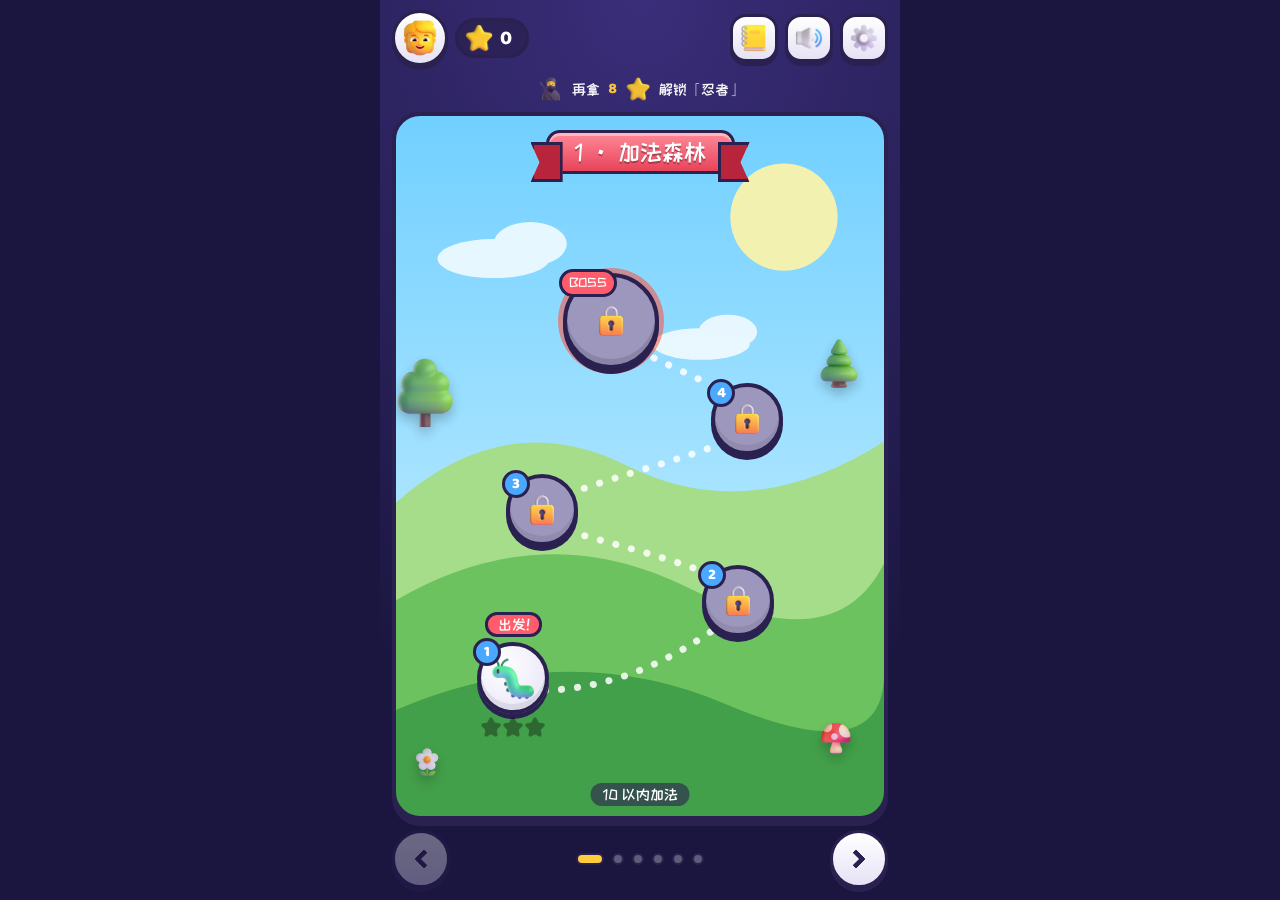
==== xiaoyongshi/index.html @ cb128e3d "发布「小勇士大冒险」离线版 一年级数学、拼音、应用题闯关小游戏，单个 HTML 文件， 图片和字体全部内嵌，不依赖任何境外服务，国内可直接打开。  Co-Authored-By: Claude Opu" ====
<!doctype html>
<html lang="zh-CN">
<head>
<meta charset="utf-8">
<meta name="viewport" content="width=device-width,initial-scale=1,maximum-scale=1,user-scalable=no,viewport-fit=cover">
<meta name="apple-mobile-web-app-capable" content="yes">
<meta name="format-detection" content="telephone=no">
<title>小勇士大冒险</title>
<style>html,body{margin:0}body{padding:env(safe-area-inset-top,0) 0 env(safe-area-inset-bottom,0)}</style>
</head>
<body>

<style>
@font-face{font-family:"ZCOOL KuaiLe";src:url([data-uri]) format("woff2");font-display:swap}
@font-face{font-family:"Baloo 2";font-weight:800;src:url([data-uri]) format("woff2");font-display:swap}
@font-face{font-family:"Andika";font-weight:700;src:url([data-uri]) format("woff2");font-display:swap}

/* Layout: a fixed one-screen game. Every screen and page is sized to the viewport; nothing scrolls.
   One UI face (ZCOOL KuaiLe) for all Chinese, one numeral face (Baloo 2); Andika only for pinyin, KaiTi only for the character being taught.
   Look: chunky cartoon-fantasy game UI — dark ink outlines, gold-framed cream panels, glossy pill buttons, painted scenes. */
:root{
  color-scheme: light;
  --ink:#2a2150;
  --ink2:#6a6394;
  --cream:#fff8e8;
  --frame1:#ffd66b;
  --frame2:#f0a51a;
  --gold:#ffcd3c; --gold-d:#e09200;
  --green:#5ad14f; --green-d:#2f9a2a;
  --blue:#4aa8ff; --blue-d:#1f68d6;
  --red:#ff5d6c; --red-d:#c8314a;
  --purple:#a070ff; --purple-d:#6c3fd9;
  --night:#1b1640;
  --f-ui:"ZCOOL KuaiLe","PingFang SC","Hiragino Sans GB","Microsoft YaHei",sans-serif;
  --f-num:"Baloo 2","ZCOOL KuaiLe","PingFang SC",sans-serif;
  --f-py:"Andika","Noto Sans","Segoe UI",Arial,sans-serif;
  --f-hz:"KaiTi","STKaiti","Kaiti SC","楷体",serif;
  --wbg:#7fd6ff;
}
*{box-sizing:border-box}
html,body{height:100%;overflow:hidden;overscroll-behavior:none}
body{background:var(--night);color:var(--ink);font-family:var(--f-ui);-webkit-tap-highlight-color:transparent;user-select:none;-webkit-user-select:none;-webkit-touch-callout:none}
button{font:inherit;color:inherit;border:0;background:none;cursor:pointer;touch-action:manipulation;padding:0}
button:focus-visible{outline:3px solid #fff;outline-offset:3px}
img{-webkit-user-drag:none;pointer-events:none}
.ei{width:1em;height:1em;object-fit:contain;vertical-align:-0.18em;display:inline-block}
#app{height:100%;max-width:520px;margin:0 auto;position:relative;overflow:hidden;background:var(--night)}
.screen{position:absolute;inset:0;display:flex;flex-direction:column}

/* ---------- shared game components ---------- */
.ttl{color:#fff;-webkit-text-stroke:6px var(--ink);paint-order:stroke fill;text-shadow:0 4px 0 var(--ink);letter-spacing:1px}
.num{font-family:var(--f-num);font-variant-numeric:tabular-nums}
.btn{--c1:#ffe169;--c2:#ffb21a;--cd:var(--gold-d);display:inline-flex;align-items:center;justify-content:center;gap:8px;min-height:54px;padding:8px 18px;border-radius:18px;border:3px solid var(--ink);
  background:linear-gradient(var(--c1),var(--c2));color:var(--ink);font:400 22px/1 var(--f-ui);
  box-shadow:inset 0 3px 0 rgba(255,255,255,.55),inset 0 -5px 0 rgba(0,0,0,.12),0 5px 0 var(--ink)}
.btn:active{transform:translateY(4px);box-shadow:inset 0 3px 0 rgba(255,255,255,.55),inset 0 -5px 0 rgba(0,0,0,.12),0 1px 0 var(--ink)}
.btn:disabled{filter:grayscale(1);opacity:.55}
.btn.green{--c1:#8ef07f;--c2:#3fbf3a;color:#fff;text-shadow:0 2px 0 rgba(0,0,0,.28)}
.btn.blue{--c1:#86c8ff;--c2:#3a8ef2;color:#fff;text-shadow:0 2px 0 rgba(0,0,0,.28)}
.btn.red{--c1:#ff97a2;--c2:#f2475f;color:#fff;text-shadow:0 2px 0 rgba(0,0,0,.28)}
.btn.purple{--c1:#c6a6ff;--c2:#8655f0;color:#fff;text-shadow:0 2px 0 rgba(0,0,0,.28)}
.btn.white{--c1:#ffffff;--c2:#e9e6f6}
.btn .ei{font-size:30px}
.ibtn{position:relative;width:52px;height:52px;flex:none;border-radius:16px;border:3px solid var(--ink);display:grid;place-items:center;
  background:linear-gradient(#ffffff,#e6e2f5);box-shadow:inset 0 3px 0 rgba(255,255,255,.7),0 4px 0 var(--ink)}
.ibtn:active{transform:translateY(3px);box-shadow:0 1px 0 var(--ink)}
.ibtn .ei{font-size:32px;vertical-align:0}
.ibtn.round{border-radius:50%}
.badge{position:absolute;right:-8px;top:-8px;min-width:24px;height:24px;padding:0 6px;border-radius:12px;background:var(--red);color:#fff;border:2px solid var(--ink);font:800 14px/20px var(--f-num);text-align:center}
.badge.pulse{animation:pulse 1s ease-in-out infinite}
.cnt{position:absolute;right:-6px;bottom:-6px;min-width:24px;height:24px;padding:0 5px;border-radius:12px;background:var(--red);color:#fff;border:2px solid var(--ink);font:800 15px/20px var(--f-num);text-align:center}
.panel{background:var(--cream);border:3px solid var(--ink);border-radius:24px;
  box-shadow:inset 0 0 0 5px var(--frame1),inset 0 0 0 8px var(--frame2),0 6px 0 var(--ink)}
.ribbon{position:relative;z-index:1;display:inline-flex;align-items:center;gap:6px;padding:6px 26px;border-radius:14px;border:3px solid var(--ink);
  background:linear-gradient(#ff8a98,#e8435a);color:#fff;font:400 24px/1.1 var(--f-ui);text-shadow:0 2px 0 rgba(0,0,0,.3);box-shadow:inset 0 3px 0 rgba(255,255,255,.4)}
.ribbon::before,.ribbon::after{content:"";position:absolute;z-index:-1;top:9px;width:26px;height:calc(100% - 4px);background:#b8243c;border:3px solid var(--ink)}
.ribbon::before{left:-18px;clip-path:polygon(0 0,100% 0,100% 100%,0 100%,9px 50%)}
.ribbon::after{right:-18px;clip-path:polygon(0 0,100% 0,calc(100% - 9px) 50%,100% 100%,0 100%)}
.ribbon.gold{background:linear-gradient(#ffe169,#ffaa12);color:var(--ink);text-shadow:0 2px 0 rgba(255,255,255,.6)}
.ribbon.gold::before,.ribbon.gold::after{background:#d98a00}
.ribbon.blue{background:linear-gradient(#86c8ff,#3a8ef2)}
.ribbon.blue::before,.ribbon.blue::after{background:#1f5fc0}
.pill{display:inline-flex;align-items:center;gap:6px;height:40px;padding:0 14px 0 6px;border-radius:20px;border:3px solid var(--ink);background:rgba(42,33,80,.72);color:#fff;font:800 20px/1 var(--f-num)}
.pill .ei{font-size:30px}
.bar{position:relative;height:20px;border:3px solid var(--ink);border-radius:999px;background:#3b2f6b;overflow:hidden}
.bar>i{position:absolute;left:0;top:0;bottom:0;width:100%;border-radius:999px;background:linear-gradient(#ff9a9a,#ff4d5e);box-shadow:inset 0 3px 0 rgba(255,255,255,.45);transition:width .35s}
.bar>span{position:absolute;inset:0;display:grid;place-items:center;font:800 13px/1 var(--f-num);color:#fff;-webkit-text-stroke:3px var(--ink);paint-order:stroke fill}
.tabs{display:flex;gap:8px}
.tab{flex:1;min-width:0;white-space:nowrap;height:46px;border-radius:14px;border:3px solid var(--ink);background:#ece8f8;color:var(--ink2);font:400 19px/1 var(--f-ui);display:flex;align-items:center;justify-content:center;gap:6px;position:relative;box-shadow:0 3px 0 var(--ink)}
.tab .ei{font-size:26px}
.tab.on{background:linear-gradient(#ffe169,#ffb21a);color:var(--ink);box-shadow:inset 0 3px 0 rgba(255,255,255,.5),0 3px 0 var(--ink)}

/* ---------- MAP: one world per screen ---------- */
#map{background:radial-gradient(120% 80% at 50% 0%,#3a2e7a,var(--night));padding:10px 12px 12px;gap:10px}
.topbar{display:flex;align-items:center;gap:7px}
.topbar .ibtn{width:48px;height:48px}
.topbar .ibtn .ei{font-size:30px}
.topbar .grow{flex:1}
.topbar .avatarbtn{width:56px;height:56px;border-radius:50%}
.topbar .avatarbtn .ei{font-size:40px}
.nexthero{display:flex;align-items:center;gap:8px;justify-content:center;color:#fff;font-size:15px;opacity:.95}
.nexthero .ei{font-size:26px}
.nexthero .num{color:var(--gold)}
.wview{position:relative;flex:1;min-height:0;touch-action:pan-y}
.wcard{position:absolute;inset:0;border-radius:28px;border:4px solid var(--ink);overflow:hidden;box-shadow:0 6px 0 var(--ink);background:var(--wbg) center/cover no-repeat;animation:wIn .35s ease-out}
@keyframes wIn{from{transform:translateX(var(--wdir,0)) scale(.96);opacity:0}}
.wcard .deco{position:absolute;opacity:.9;filter:drop-shadow(0 6px 6px rgba(0,0,0,.25))}
.whead{position:absolute;top:14px;left:0;right:0;display:flex;flex-direction:column;align-items:center;gap:6px;z-index:3}
.wsub{position:absolute;left:50%;bottom:10px;transform:translateX(-50%);z-index:3;white-space:nowrap;font-size:15px;color:#fff;background:rgba(42,33,80,.6);padding:4px 12px;border-radius:12px}
.wmedal{position:absolute;top:8px;right:8px;z-index:3;font-size:46px;filter:drop-shadow(0 3px 0 var(--ink))}
.wpath{position:absolute;inset:0;width:100%;height:100%;z-index:1}
.node{position:absolute;z-index:2;transform:translate(-50%,-50%);display:flex;flex-direction:column;align-items:center;gap:2px}
.node .ball{position:relative;width:72px;height:72px;border-radius:50%;border:4px solid var(--ink);display:grid;place-items:center;
  background:radial-gradient(circle at 35% 30%,#ffffff,#e5e1f5);box-shadow:inset 0 -6px 0 rgba(0,0,0,.08),0 5px 0 var(--ink)}
.node .ball .ei{font-size:48px;vertical-align:0}
.node.boss .ball{width:96px;height:96px;background:radial-gradient(circle at 35% 30%,#ffe6a8,#ff9f43);box-shadow:inset 0 -6px 0 rgba(0,0,0,.12),0 5px 0 var(--ink),0 0 0 5px rgba(255,80,60,.55)}
.node.boss .ball .ei{font-size:66px}
.node .lv{position:absolute;left:-8px;top:-8px;min-width:28px;height:28px;border-radius:14px;border:3px solid var(--ink);background:var(--blue);color:#fff;font:800 15px/22px var(--f-num);text-align:center;padding:0 4px}
.node.boss .lv{background:var(--red);font:400 13px/22px var(--f-ui);padding:0 7px}
.node .stars{display:flex;gap:0;height:22px}
.node .stars .ei{font-size:22px}
.node .stars .off{filter:brightness(0) opacity(.35)}
.node.closed .ball{background:#9d97bd}
.node.closed .ball .ei{font-size:34px}
.node.dia .ball{background:radial-gradient(circle at 35% 30%,#ffffff,#8be4ff);box-shadow:inset 0 -6px 0 rgba(0,0,0,.08),0 5px 0 var(--ink),0 0 18px #67e8f9}
.node .ball.nx{box-shadow:inset 0 -6px 0 rgba(0,0,0,.08),0 5px 0 var(--ink),0 0 0 5px var(--nc)}
.node.current .ball{animation:bounce 1s ease-in-out infinite}
.node.current::before{content:"出发!";position:absolute;top:-30px;z-index:3;background:var(--red);color:#fff;border:3px solid var(--ink);border-radius:12px;padding:2px 10px;font-size:15px;white-space:nowrap}
@keyframes bounce{0%,100%{transform:translateY(0)}50%{transform:translateY(-8px)}}
.wlock{position:absolute;inset:0;z-index:4;background:rgba(27,22,64,.62);display:flex;flex-direction:column;align-items:center;justify-content:center;gap:10px;color:#fff;font-size:20px;text-align:center;padding:20px}
.wlock .ei{font-size:72px}
.wnav{display:flex;align-items:center;justify-content:space-between;gap:10px}
.wnav .ibtn{width:58px;height:58px}
.dots{display:flex;gap:8px}
.dots i{width:12px;height:12px;border-radius:50%;background:rgba(255,255,255,.3);border:2px solid var(--ink)}
.dots i.on{background:var(--gold);width:28px;border-radius:7px}

/* ---------- BATTLE ---------- */
#battle{background:var(--night);padding:8px 10px 12px;gap:8px}
.btop{display:flex;align-items:center;gap:8px}
.btop .ibtn{width:46px;height:46px}
.btop .ibtn .ei{font-size:28px}
#bTitle{flex:1;min-width:0;text-align:center;color:#fff;font-size:17px;white-space:nowrap;overflow:hidden;text-overflow:ellipsis}
.arena{position:relative;flex:1 1 auto;min-height:150px;border-radius:22px;border:4px solid var(--ink);overflow:hidden;background:var(--wbg) center 70%/cover no-repeat;display:flex;justify-content:space-between;align-items:flex-end;padding:0 6px 8px}
.arena::after{content:"";position:absolute;left:8%;right:8%;bottom:14px;height:16px;border-radius:50%;background:rgba(0,0,0,.22);z-index:0}
.fighter{position:relative;z-index:1;display:flex;flex-direction:column;align-items:center;gap:3px;width:44%}
.sprite{line-height:0;animation:bob 1.6s ease-in-out infinite}
.sprite .ei{font-size:clamp(78px,23vw,118px);vertical-align:0;filter:drop-shadow(0 6px 4px rgba(0,0,0,.25))}
.mon .sprite:not(.hit):not(.lunge):not(.dead){animation-delay:-.8s}
@keyframes bob{0%,100%{transform:translateY(0)}50%{transform:translateY(-6px)}}
.tag{position:relative;z-index:2;font-size:14px;color:#fff;background:rgba(42,33,80,.8);border:2px solid var(--ink);border-radius:10px;padding:1px 10px;white-space:nowrap}
.hearts{position:relative;z-index:2;display:flex;gap:1px;padding:3px 7px;border-radius:14px;background:rgba(42,33,80,.7);border:2px solid var(--ink)}
.hearts .ei{font-size:clamp(16px,4.6vw,21px);vertical-align:0}
.hearts .lost{filter:grayscale(1) brightness(.6);opacity:.45}
.hearts .break{animation:hbreak .8s forwards}
.hearts .gain{animation:pop .5s}
@keyframes hbreak{0%{transform:scale(1)}30%{transform:scale(1.9) rotate(-25deg)}100%{transform:scale(.9);filter:grayscale(1) brightness(.6);opacity:.45}}
.mon .bar{width:100%;max-width:150px}
.charge{width:100%;max-width:150px;height:10px;border-radius:999px;border:2px solid var(--ink);background:rgba(42,33,80,.6);overflow:hidden}
.charge i{display:block;height:100%;width:0;background:linear-gradient(#ffe169,#ffb21a)}
.charge.hot i{background:linear-gradient(#ff9a9a,#ff3b4e)}
.charge.ice i{background:linear-gradient(#e0f7ff,#7dd3fc)}
.grow{position:relative;transform-origin:bottom center;transition:transform .15s linear}
.mon.angry .grow::after{content:"";position:absolute;top:-4px;right:-2px;width:34px;height:34px;background:var(--warn-img) center/contain no-repeat;animation:pulse .45s infinite}
.mon.angry .sprite:not(.hit):not(.lunge):not(.dead){animation:rage .2s infinite}
.mon.angry .sprite .ei{filter:drop-shadow(0 0 10px rgba(255,0,0,.95))}
@keyframes rage{0%,100%{transform:translate(0,0)}25%{transform:translate(-3px,2px) rotate(-3deg)}75%{transform:translate(3px,-2px) rotate(3deg)}}
.shake{animation:shake .4s}
@keyframes shake{0%,100%{transform:translateX(0)}20%{transform:translateX(-10px)}40%{transform:translateX(9px)}60%{transform:translateX(-6px)}80%{transform:translateX(4px)}}
.hit{animation:hit .45s}
@keyframes hit{0%{filter:none;transform:translateX(0)}30%{filter:brightness(2.4) saturate(0);transform:translateX(14px) rotate(8deg)}100%{filter:none;transform:translateX(0)}}
.lunge{animation:lunge .6s cubic-bezier(.5,0,.6,1)!important}
@keyframes lunge{0%{transform:translateX(0)}15%{transform:translateX(12%) scale(.92)}50%{transform:translateX(-115%) scale(1.35)}100%{transform:translateX(0)}}
.attack{animation:attack .35s}
@keyframes attack{0%,100%{transform:translateX(0)}50%{transform:translateX(30%) rotate(-8deg)}}
.hurt{animation:hurt .6s!important}
@keyframes hurt{0%{transform:none;filter:none}12%{transform:translateX(-26px) rotate(-16deg);filter:brightness(1.5) sepia(1) saturate(8) hue-rotate(-40deg)}40%{transform:translateX(-10px) rotate(-6deg)}100%{transform:none;filter:none}}
.dead{animation:dead .9s forwards}
@keyframes dead{to{transform:rotate(540deg) scale(0);opacity:0}}
.hwrap{position:relative}
.shield{position:absolute;left:50%;top:50%;width:135%;aspect-ratio:1;transform:translate(-50%,-50%);border-radius:50%;border:3px solid rgba(90,200,255,.95);background:radial-gradient(circle,rgba(90,200,255,.04) 40%,rgba(90,200,255,.4));box-shadow:0 0 18px rgba(90,200,255,.9);animation:shieldPulse 1.2s ease-in-out infinite;pointer-events:none}
@keyframes shieldPulse{50%{transform:translate(-50%,-50%) scale(1.07)}}
.shield.pop{animation:shieldPop .5s forwards}
@keyframes shieldPop{to{transform:translate(-50%,-50%) scale(1.7);opacity:0}}
.hero .sprite .ei{filter:drop-shadow(0 0 8px var(--hcol,transparent)) drop-shadow(0 6px 4px rgba(0,0,0,.25))}
.hero.gold .sprite .ei{filter:drop-shadow(0 0 6px #ffd700) drop-shadow(0 0 18px #ffb300)}
.items{position:absolute;top:8px;left:50%;transform:translateX(-50%);display:flex;gap:12px;z-index:5}
.item{position:relative;width:50px;height:50px;border-radius:50%;border:3px solid var(--ink);background:radial-gradient(circle at 35% 30%,#fff,#e5e1f5);display:grid;place-items:center;box-shadow:0 4px 0 var(--ink)}
.item .ei{font-size:32px;vertical-align:0}
.item:active{transform:translateY(3px);box-shadow:0 1px 0 var(--ink)}
.item:disabled{filter:grayscale(1);opacity:.45}
.item.used{animation:pop .5s}
.combo{position:absolute;top:66px;left:50%;transform:translateX(-50%);font:400 24px var(--f-ui);color:#ffcd3c;-webkit-text-stroke:5px var(--ink);paint-order:stroke fill;white-space:nowrap;z-index:5}
.combo.pop{animation:cpop .4s}
@keyframes cpop{0%{transform:translateX(-50%) scale(.5)}60%{transform:translateX(-50%) scale(1.3)}100%{transform:translateX(-50%) scale(1)}}
.banner{position:absolute;inset:0;z-index:9;display:grid;place-items:center;text-align:center;pointer-events:none;padding:0 10px}
.banner>div{animation:bannerIn 1.4s forwards}
.banner .ribbon{font-size:26px}
.banner .warn{display:flex;flex-direction:column;gap:4px;align-items:center;background:#14080a;color:#ff3b3b;border:7px solid #ffcc00;border-image:repeating-linear-gradient(45deg,#ffcc00 0 12px,#14080a 12px 24px) 7;padding:10px 20px}
.banner .warn b{font:800 clamp(26px,8vw,36px)/1 var(--f-num);letter-spacing:3px;white-space:nowrap}
.banner .warn span{font-size:22px;color:#fff}
@keyframes bannerIn{0%{transform:scale(.4);opacity:0}15%{transform:scale(1.08);opacity:1}25%{transform:scale(1)}80%{opacity:1}100%{opacity:0;transform:scale(.95)}}
.dmg{position:absolute;z-index:6;pointer-events:none;font:800 36px var(--f-num);color:#ff4d5e;-webkit-text-stroke:5px #fff;paint-order:stroke fill;animation:dmg .85s forwards}
.dmg.mon{right:14%;bottom:58%}
.dmg.big{font-size:48px;color:#ff8a00}
.dmg.me{left:10%;bottom:58%}
@keyframes dmg{from{transform:translateY(0) scale(.6);opacity:1}to{transform:translateY(-50px) scale(1.2);opacity:0}}
.toast{position:absolute;left:0;right:0;top:42%;z-index:8;display:flex;justify-content:center;pointer-events:none}
.toast>div{display:flex;align-items:center;gap:8px;padding:8px 18px;border-radius:18px;border:3px solid var(--ink);background:#fff;color:var(--ink);font:400 24px var(--f-ui);box-shadow:0 5px 0 var(--ink);animation:toast 1.3s forwards}
.toast .ei{font-size:40px}
@keyframes toast{0%{transform:scale(.3);opacity:0}15%{transform:scale(1.1);opacity:1}25%{transform:scale(1)}80%{opacity:1;transform:translateY(0)}100%{opacity:0;transform:translateY(-30px)}}
.shot{position:absolute;z-index:4;bottom:40%;left:24%;width:56px;height:56px;pointer-events:none;animation:shot .32s ease-in forwards;filter:drop-shadow(0 0 8px var(--sc,#fff)) drop-shadow(0 0 16px var(--sc,#fff))}
.shot .ei{font-size:56px;vertical-align:0}
@keyframes shot{from{left:24%;transform:scale(.6) rotate(0)}to{left:64%;transform:scale(1.5) rotate(360deg)}}
.fx,.part{position:absolute;z-index:6;pointer-events:none;width:0;height:0}
.fx .ei,.part .ei{position:absolute;left:0;top:0;vertical-align:0}
.fx .ei{font-size:96px;margin:-48px 0 0 -48px;animation:fx .6s ease-out forwards}
.fx.big .ei{font-size:150px;margin:-75px 0 0 -75px}
@keyframes fx{0%{transform:scale(.2) rotate(-30deg);opacity:1}60%{opacity:1}100%{transform:scale(1.4) rotate(25deg);opacity:0}}
.part .ei{font-size:30px;margin:-15px 0 0 -15px;animation:part .9s ease-out forwards}
@keyframes part{to{transform:translate(var(--dx),var(--dy)) scale(.3) rotate(260deg);opacity:0}}
.tint{position:absolute;inset:0;pointer-events:none;z-index:7;opacity:0;background:var(--tc,#fff)}
.tint.on{animation:tint .4s}
@keyframes tint{0%{opacity:.5}100%{opacity:0}}
.flash{position:absolute;inset:0;pointer-events:none;opacity:0;z-index:20;background:radial-gradient(ellipse at center,rgba(255,0,0,0) 25%,rgba(255,0,0,.65))}
.flash.on{animation:flashA .55s}
@keyframes flashA{0%{opacity:1}100%{opacity:0}}
.vig{position:absolute;inset:0;pointer-events:none;z-index:20;opacity:0;box-shadow:inset 0 0 70px 28px rgba(255,0,0,.8)}
.vig.on{animation:flashA .9s ease-out}
.cd{position:absolute;left:50%;top:50%;z-index:21;pointer-events:none;font:800 clamp(150px,50vw,250px)/1 var(--f-num);color:#ff3b4e;-webkit-text-stroke:9px var(--ink);paint-order:stroke fill;text-shadow:0 10px 0 var(--ink);opacity:0;transform:translate(-50%,-50%)}
.cd.on{animation:cdPop .95s ease-out forwards}
@keyframes cdPop{0%{opacity:0;transform:translate(-50%,-50%) scale(2.4)}12%{opacity:1;transform:translate(-50%,-50%) scale(1)}75%{opacity:.95;transform:translate(-50%,-50%) scale(.95)}100%{opacity:0;transform:translate(-50%,-50%) scale(.8)}}
#battle.quake{animation:quake .45s}
@keyframes quake{0%,100%{transform:translate(0,0)}15%{transform:translate(-9px,5px)}30%{transform:translate(8px,-6px)}45%{transform:translate(-6px,-3px)}60%{transform:translate(5px,4px)}80%{transform:translate(-2px,2px)}}
/* freeze: monster sealed in an ice block, frosted screen edges, falling snow */
.iceblock{position:absolute;left:50%;bottom:-4%;width:118%;height:112%;transform:translateX(-50%);z-index:3;pointer-events:none;border-radius:18px;border:3px solid #e8fbff;
  background:linear-gradient(135deg,rgba(255,255,255,.75) 0 8%,rgba(180,235,255,.35) 8% 30%,rgba(255,255,255,.5) 30% 33%,rgba(150,220,255,.35) 33% 100%);
  box-shadow:inset 0 0 18px rgba(255,255,255,.9),0 0 22px rgba(125,211,252,.95);animation:iceIn .35s cubic-bezier(.2,1.6,.4,1)}
@keyframes iceIn{from{transform:translateX(-50%) scale(.2);opacity:0}}
.mon.frozen .sprite{animation:none!important}
.mon.frozen .sprite .ei{filter:hue-rotate(170deg) saturate(.45) brightness(1.3)!important}
.frost{position:absolute;inset:0;z-index:7;pointer-events:none;opacity:0;transition:opacity .4s;
  background:radial-gradient(circle at 0 0,rgba(235,250,255,.95),transparent 28%),radial-gradient(circle at 100% 0,rgba(235,250,255,.95),transparent 28%),radial-gradient(circle at 0 100%,rgba(235,250,255,.9),transparent 26%),radial-gradient(circle at 100% 100%,rgba(235,250,255,.9),transparent 26%);
  box-shadow:inset 0 0 50px 18px rgba(186,236,255,.95)}
.frost.on{opacity:1}
.snow{position:absolute;top:-30px;z-index:6;pointer-events:none;animation:snow linear forwards}
.snow .ei{font-size:22px}
@keyframes snow{to{transform:translate(var(--sx),calc(var(--sh) + 40px)) rotate(240deg)}}
.icechip{position:absolute;top:-34px;left:50%;transform:translateX(-50%);z-index:4;display:flex;align-items:center;gap:4px;padding:2px 10px;border-radius:12px;border:2px solid var(--ink);background:#e0f7ff;color:#0b5c8a;font:800 16px/1.4 var(--f-num);white-space:nowrap}
.icechip .ei{font-size:20px}
/* boss */
#battle.boss .arena{box-shadow:inset 0 0 0 999px rgba(60,0,0,.35)}
#battle.boss .fighter.mon{width:56%}
#battle.boss .fighter.hero{width:40%}
#battle.boss .mon .sprite .ei{font-size:clamp(118px,35vw,176px);filter:drop-shadow(0 0 10px rgba(255,0,0,.9)) drop-shadow(0 0 26px rgba(255,90,0,.7))}
#battle.boss .grow::before{content:"";position:absolute;left:50%;bottom:-12%;width:150%;aspect-ratio:1;transform:translateX(-50%);border-radius:50%;background:radial-gradient(circle,rgba(255,70,0,.65),rgba(255,0,0,0) 66%);animation:aura .9s ease-in-out infinite alternate;z-index:-1}
@keyframes aura{from{opacity:.45;transform:translateX(-50%) scale(.88)}to{opacity:1;transform:translateX(-50%) scale(1.1)}}
#battle.boss .mon .bar{max-width:210px;height:24px}
#battle.boss .mon .tag{background:#5a0d14}
#battle.enraged .mon .sprite:not(.hit):not(.lunge):not(.dead){animation:rage .22s infinite}
#battle.enraged .mon .sprite .ei{filter:sepia(1) saturate(6) hue-rotate(-35deg) drop-shadow(0 0 18px rgba(255,0,0,1))}
.sprite.dying{animation:dying .1s infinite!important}
.sprite.dying .ei{filter:brightness(2) saturate(.3)!important}
@keyframes dying{0%,100%{transform:translate(0,0)}25%{transform:translate(-9px,4px) rotate(-5deg)}75%{transform:translate(9px,-4px) rotate(5deg)}}
.ko{position:absolute;left:50%;top:45%;z-index:11;font:800 clamp(84px,27vw,136px)/1 var(--f-num);color:#ffd400;-webkit-text-stroke:8px var(--ink);paint-order:stroke fill;text-shadow:0 8px 0 var(--ink);transform:translate(-50%,-50%);animation:ko 1.8s forwards;pointer-events:none;white-space:nowrap}
@keyframes ko{0%{transform:translate(-50%,-50%) scale(4);opacity:0}12%{transform:translate(-50%,-50%) scale(.9);opacity:1}20%{transform:translate(-50%,-50%) scale(1.05)}85%{opacity:1}100%{opacity:0;transform:translate(-50%,-50%) scale(1.2)}}
.whiteout{position:fixed;inset:0;background:#fff;z-index:40;pointer-events:none;animation:flashA .8s forwards}

/* question card + answers */
.qcard{position:relative;flex:none;min-height:88px;display:flex;align-items:center;justify-content:center;padding:12px 14px}
.qtag{position:absolute;left:14px;top:-14px;z-index:2;font-size:14px;padding:2px 12px;border-radius:10px;border:2px solid var(--ink);background:var(--purple);color:#fff}
.qtag.py{background:#ff6fae}
.q{font:800 clamp(40px,11vw,56px)/1.1 var(--f-num);display:flex;align-items:center;justify-content:center;gap:.22em;flex-wrap:wrap;color:var(--ink)}
.q.small{font-size:clamp(28px,8.5vw,40px);gap:.18em}
.q .op{color:var(--ink2)}
.blank{display:inline-grid;place-items:center;min-width:1.3em;height:1.2em;border-radius:12px;border:4px dashed var(--gold-d);color:var(--gold-d);background:#fff3cf}
.q .term{background:#ece8f8;border-radius:10px;padding:0 .2em;min-width:1.1em;text-align:center}
.q .comma{color:var(--ink2);font-size:.7em}
.q .ei{font-size:1.05em}
.speak{position:absolute;right:10px;top:50%;transform:translateY(-50%);width:42px;height:42px}
.speak:active{transform:translateY(-50%) translateY(2px)}
.speak .ei{font-size:26px}
.q.wordq{display:block;font:400 clamp(17px,4.7vw,20px)/1.65 var(--f-ui);text-align:left}
.wordq .wpic{float:left;margin:2px 8px 0 0}
.wordq .wpic .ei{font-size:44px}
.wordq .n{font:800 1.3em/1 var(--f-num);color:var(--blue-d);padding:0 2px}
.wordq .nm{font-weight:400;color:var(--red-d)}
.wordq .ei{font-size:1.2em}
.hintbtn{display:flex;align-items:center;gap:6px;margin:6px 0 0 auto;min-height:38px;padding:4px 14px;font-size:16px;border-radius:14px}
.hintbtn .ei{font-size:24px}
.qcard.word{display:block;padding:14px}
.pyq{display:flex;align-items:center;justify-content:center;gap:12px;flex-wrap:wrap}
.pyq .pic .ei{font-size:52px}
.pyq .hz{font-family:var(--f-hz);font-weight:400;font-size:1.25em;line-height:1}
.pyq .py,.ans .py{font-family:var(--f-py);font-weight:700}
.pyq .ask{font:400 18px var(--f-ui);color:var(--ink2);flex-basis:100%;text-align:center}
.pyq .ask b{font-weight:400;color:var(--red-d)}
.pyq .plus{color:var(--ink2)}
.answers{flex:none;display:grid;grid-template-columns:1fr 1fr;gap:12px}
.answers.three{grid-template-columns:repeat(3,1fr)}
.ans{position:relative;min-height:clamp(60px,9.5vh,80px);border-radius:20px;border:3px solid var(--ink);background:linear-gradient(#ffffff,#e9e6f6);color:var(--ink);
  font:800 clamp(34px,10vw,46px)/1 var(--f-num);display:flex;flex-direction:column;align-items:center;justify-content:center;gap:2px;
  box-shadow:inset 0 3px 0 #fff,inset 0 -5px 0 rgba(42,33,80,.08),0 5px 0 var(--ink)}
.ans:active{transform:translateY(4px);box-shadow:0 1px 0 var(--ink)}
.ans small{font:400 14px var(--f-ui);color:var(--ink2)}
.ans .ei{font-size:44px;vertical-align:0}
.ans .py{font-size:clamp(28px,8.5vw,38px)}
.ans .hz{font-family:var(--f-hz);font-weight:400;font-size:clamp(40px,12vw,54px)}
.ans .tn{font:700 40px var(--f-py);line-height:.8}
.ans.wrong{background:linear-gradient(#ff97a2,#f2475f);color:#fff;opacity:.6}
.ans.wrong small{color:#fff}
.ans.right{background:linear-gradient(#8ef07f,#3fbf3a);color:#fff}
.ans.right small{color:#fff}
.ans:disabled{cursor:default}
/* hint panel */
.hint{flex:0 1 auto;min-height:0;overflow:auto;padding:12px 14px;font-size:16px;line-height:1.55}
.hint p{margin:0 0 4px}
.hint b{font-family:var(--f-num);font-size:19px;font-weight:800}
.hint .htitle{display:flex;align-items:center;gap:6px;font-size:18px;color:var(--red-d)}
.hint .htitle .ei{font-size:24px}
.hint .py{font-family:var(--f-py);font-weight:700;font-size:19px}
.hint .ei{font-size:1.3em}
#battle.hinting .arena{flex:0 0 112px;min-height:112px}
#battle.hinting .sprite .ei{font-size:58px}
#battle.hinting.boss .mon .sprite .ei{font-size:76px}
#battle.hinting .items,#battle.hinting .combo{display:none}
.stept{font-size:16px;line-height:1.6;margin:2px 0 6px}
.stepnav{display:flex;gap:8px;justify-content:flex-end;align-items:center;margin-top:8px}
.stepno{margin-right:auto;white-space:nowrap;display:flex;align-items:center;gap:4px;font:800 16px var(--f-num);color:var(--red-d)}
.stepno .ei{font-size:22px}
#battle.hinting .hintbtn{display:none}
#battle.hinting.wordmode .arena{flex:0 0 78px;min-height:78px}
#battle.hinting.wordmode .sprite .ei{font-size:46px}
#battle.hinting.wordmode .hearts,#battle.hinting.wordmode .mon .bar,#battle.hinting.wordmode .tag{display:none}
#battle.hinting.wordmode .ans{min-height:54px}
#battle.wordmode .hint{padding:10px 12px}
.stepnav .btn{min-height:42px;font-size:17px;padding:4px 14px;border-radius:14px;white-space:nowrap}
.stepnav .ibtn{width:42px;height:42px}
.stepnav .ibtn .ei{font-size:24px}
.frames{display:flex;flex-wrap:wrap;gap:8px;margin-top:6px}
.frame{display:grid;grid-template-columns:repeat(5,20px);gap:3px;background:#fff;border-radius:8px;padding:4px;border:2px solid #e9dcae}
.dot{width:20px;height:20px;border-radius:50%}
.dot.a{background:#ff8a3d}.dot.b{background:#3d8bff}
.dot.x{background:#ffcaa8;position:relative}
.dot.x::after{content:"";position:absolute;left:-2px;right:-2px;top:8px;height:4px;background:var(--red-d);transform:rotate(-40deg);border-radius:2px}
.dot.e{border:2px dashed #3d8bff}.dot.n{background:#f2f2f2}
.steps{display:flex;flex-wrap:wrap;gap:6px;align-items:center;font:800 22px var(--f-num);margin-top:4px}
.steps .arr{font:400 13px var(--f-ui);color:var(--red-d)}
.bm{display:flex;flex-direction:column;gap:6px;margin:6px 0}
.bmrow{display:grid;grid-template-columns:3.4em 1fr;align-items:center;gap:6px}
.bml{font-size:15px;text-align:right;white-space:nowrap}
.bmbar{display:flex;height:28px}
.seg{height:100%;display:grid;place-items:center;font:800 15px var(--f-num);font-style:normal;border:2px solid var(--ink);margin-right:-2px;background:#ffb07a;white-space:nowrap}
.seg.b{background:#8fc1ff}.seg.c{background:#a6e3a1}.seg.g{background:#e5e7f0}
.seg.d{background:repeating-linear-gradient(45deg,#fff 0 6px,#ffe08a 6px 12px);border-style:dashed}
.seg.x{background:#fff;color:#9aa0b8;border-style:dashed;text-decoration:line-through}
.seg.q{background:#fff;color:var(--red-d)}
.seg.hl{box-shadow:0 0 0 3px #ef4444 inset;color:#b91c1c}
.bmbr{position:relative;height:28px}
.brace{position:absolute;top:0;height:10px;border:2px solid var(--red-d);border-top:0;border-radius:0 0 10px 10px}
.brace em{position:absolute;top:10px;left:50%;transform:translateX(-50%);font-style:normal;font-size:15px;color:var(--red-d);white-space:nowrap}
.ppl{display:flex;flex-wrap:wrap;gap:4px;margin:8px 0;align-items:flex-end}
.pp{width:26px;height:26px;border-radius:50%;background:#d6dbe9;display:grid;place-items:center;font:800 13px var(--f-num)}
.pp.f{background:#93c5fd}.pp.b{background:#86efac}.pp.m{background:#fde047}
.pp.me{background:#f97316;color:#fff;font:400 13px var(--f-ui);box-shadow:0 0 0 3px #fff,0 0 0 5px #f97316}
.pp.hl{animation:pulse .8s infinite}
.front{font-size:13px;color:var(--ink2);align-self:center;margin-right:2px}
.log{display:flex;align-items:center;margin:8px 0;flex-wrap:wrap;row-gap:6px}
.log .wood{height:24px;width:40px;background:#c98b4a;border:2px solid #7a4a1d;border-radius:6px}
.log .cut{font-style:normal;font-size:18px;margin:0 2px;color:#dc2626}
.xrow{font-size:24px;margin:4px 0;line-height:1.2}
.xrow .eq{font:800 20px var(--f-num);margin:0 6px;color:var(--ink2)}

/* ---------- PAGES (overlays that always fit one screen) ---------- */
.modal{position:fixed;inset:0;z-index:30;background:rgba(16,12,40,.66);display:flex;align-items:center;justify-content:center;padding:28px 12px 12px}
.page{position:relative;width:100%;max-width:440px;max-height:100%;display:flex;flex-direction:column;align-items:stretch;padding:34px 16px 18px;animation:pageIn .3s cubic-bezier(.2,1.4,.4,1)}
@keyframes pageIn{from{transform:scale(.88);opacity:0}}
.page.gold{box-shadow:inset 0 0 0 5px #fff1a8,inset 0 0 0 8px #f5b400,0 6px 0 var(--ink),0 0 50px rgba(255,200,0,.75);background:linear-gradient(#fffbe6,#ffe9a6)}
.page>.phead{position:absolute;top:-22px;left:0;right:0;display:flex;justify-content:center;pointer-events:none}
.page>.phead .ribbon{pointer-events:auto}
.page .back{position:absolute;left:-6px;top:-18px;z-index:3;width:50px;height:50px;border-radius:50%}
.page .back .chev{width:14px;height:14px;border-left:5px solid var(--ink);border-bottom:5px solid var(--ink);transform:translateX(3px) rotate(45deg);border-radius:2px}
.pbody{flex:1 1 auto;min-height:0;overflow-y:auto;overflow-x:hidden;padding:4px 4px 6px;margin:0 -4px;display:flex;flex-direction:column;gap:12px;text-align:center}
.pbody p{margin:0;color:var(--ink2);font-size:16px;line-height:1.5}
.row{display:flex;gap:10px;justify-content:center;align-items:center}
.btnrow{display:flex;gap:10px;align-items:center}
.btnrow .btn{flex:1}
.bubble{position:absolute;left:50%;bottom:16px;transform:translateX(-50%);z-index:5;background:var(--ink);color:#fff;padding:10px 16px;border-radius:16px;font-size:17px;line-height:1.4;opacity:0;pointer-events:none;width:max-content;max-width:86%;text-align:center}
.bubble .ei{font-size:24px}
.bubble.on{animation:bub 3s forwards}
@keyframes bub{0%{opacity:0;transform:translate(-50%,10px)}8%{opacity:1;transform:translate(-50%,0)}85%{opacity:1}100%{opacity:0}}
/* reward pieces */
.bigstars{display:flex;justify-content:center;gap:6px}
.bigstars .ei{font-size:clamp(52px,15vw,66px);vertical-align:0}
.bigstars .s{display:inline-block;animation:starPop .5s cubic-bezier(.2,1.8,.4,1) backwards}
.bigstars .off .ei{filter:brightness(0) opacity(.25)}
@keyframes starPop{0%{transform:scale(0) rotate(-180deg)}70%{transform:scale(1.4)}100%{transform:scale(1)}}
.wintitle{font-size:clamp(40px,12vw,52px);line-height:1.1;animation:winIn .7s cubic-bezier(.2,1.6,.4,1)}
@keyframes winIn{from{transform:scale(.2) rotate(-12deg);opacity:0}}
.note{display:flex;align-items:center;justify-content:center;gap:10px;border-radius:16px;border:3px solid var(--ink);background:#fff;padding:8px 12px;font-size:17px;line-height:1.35;text-align:left;animation:pageIn .5s .6s backwards}
.note .ei{font-size:40px;flex:none}
.chest{display:flex;flex-direction:column;align-items:center;gap:2px;margin:0 auto}
.chest .ei{font-size:clamp(92px,28vw,120px);animation:chest .9s ease-in-out infinite;filter:drop-shadow(0 6px 0 rgba(42,33,80,.25))}
.chest small{font-size:18px;color:var(--red-d)}
.chest.gold .ei{filter:drop-shadow(0 0 22px #ffd700)}
.chest.s1 .ei{animation-duration:.45s;filter:brightness(1.15) drop-shadow(0 0 22px #ffd700)}
.chest.s2 .ei{animation-duration:.2s;filter:brightness(1.4) drop-shadow(0 0 30px #fff6a0)}
@keyframes chest{0%,100%{transform:rotate(0)}20%{transform:rotate(-12deg) scale(1.06)}40%{transform:rotate(12deg) scale(1.12)}60%{transform:rotate(-6deg)}}
.loot{display:flex;flex-wrap:wrap;justify-content:center;gap:10px}
.lt{position:relative;width:84px;height:84px;display:grid;place-items:center;animation:stkIn .65s cubic-bezier(.2,1.6,.4,1) backwards}
.lt::before{content:"";position:absolute;inset:0;border-radius:50%;background:repeating-conic-gradient(#ffe48a 0 12deg,#fff8dc 12deg 24deg);animation:spin 6s linear infinite}
.lt.r::before{background:repeating-conic-gradient(#ffb3f0 0 12deg,#c7b5ff 12deg 24deg)}
.lt.l::before{background:repeating-conic-gradient(#7dd3fc 0 10deg,#fde68a 10deg 20deg,#f9a8d4 20deg 30deg)}
.lt.it::before{background:repeating-conic-gradient(#bbf7d0 0 12deg,#f0fdf4 12deg 24deg)}
.lt>.ei{position:relative;font-size:54px;vertical-align:0}
.lt .tagnew{position:absolute;left:50%;bottom:-8px;transform:translateX(-50%);z-index:1;white-space:nowrap;font-size:13px;padding:1px 8px;border-radius:10px;border:2px solid var(--ink);background:var(--red);color:#fff}
.lt.r .tagnew{background:var(--purple)}.lt.l .tagnew{background:#0ea5e9}.lt.it .tagnew{background:var(--green-d)}
.lt .cnt{right:2px;top:-2px;bottom:auto}
@keyframes spin{to{transform:rotate(360deg)}}
@keyframes stkIn{from{transform:scale(0) rotate(-40deg)}}
/* album */
.goals{display:flex;justify-content:center;gap:18px;padding-top:4px}
.goalb{position:relative;width:70px;height:70px;border-radius:50%;background:conic-gradient(var(--gold) var(--p),#ddd8ee 0);display:grid;place-items:center;border:3px solid var(--ink)}
.goalb::before{content:"";position:absolute;inset:6px;border-radius:50%;background:#fff;border:2px solid var(--ink)}
.goalb .ei{position:relative;font-size:38px;vertical-align:0;filter:grayscale(1);opacity:.45}
.goalb.done{background:var(--green)}
.goalb.done .ei{filter:none;opacity:1}
.goalb small{position:absolute;bottom:-20px;left:-14px;right:-14px;font:800 13px var(--f-num);color:var(--ink2)}
.grid{display:grid;grid-template-columns:repeat(8,minmax(0,1fr));gap:4px}
.grid>*{position:relative;aspect-ratio:1;border-radius:10px;background:#ece8f8;display:grid;place-items:center;border:2px solid transparent}
.grid .ei{font-size:min(6.6vw,30px);vertical-align:0}
.grid .no{font:800 15px var(--f-num);color:#b9b3d6}
.grid .r{background:#fff1c9}.grid .l{background:#e2f6ff}
.grid .cnt{right:-6px;top:-7px;bottom:auto;min-width:22px;height:22px;font-size:14px;line-height:18px}
.grid .dup{animation:wiggle 1.6s ease-in-out infinite}
@keyframes wiggle{0%,78%,100%{transform:rotate(0)}84%{transform:rotate(-12deg)}90%{transform:rotate(12deg)}96%{transform:rotate(-6deg)}}
.grid .shiny{background:linear-gradient(135deg,#fff3b0,#ffd6f5,#c7f0ff);border-color:#f5b400;box-shadow:0 0 10px #ffd700}
.grid button.picked{background:linear-gradient(135deg,#fff3b0,#ffd6f5,#c7f0ff);border-color:#f5b400;box-shadow:0 0 14px #ffd700;animation:pop .5s}
.grid button:disabled:not(.picked){opacity:.4}
.craft{display:flex;align-items:center;justify-content:center;gap:6px;padding:10px;border-radius:18px;border:3px solid var(--ink);background:#ece8f8;box-shadow:0 4px 0 var(--ink)}
.craft .slot{width:50px;height:50px;border-radius:12px;border:3px dashed #b9b3d6;display:grid;place-items:center;background:#fff}
.craft .slot .ei{font-size:34px;vertical-align:0}
.craft .slot.f{border-style:solid;border-color:var(--gold-d)}
.craft .arr{font:800 26px var(--f-num);color:#b9b3d6}
.craft .out{border:3px solid var(--ink);font:800 28px var(--f-num);color:#fff;background:#b9b3d6}
.craft.ready{background:#fff3cf;animation:cpulse 1.1s infinite}
.craft.ready .arr{color:var(--red)}
.craft.ready .out.r{background:linear-gradient(#ffe169,#f59e0b)}
.craft.ready .out.l{background:linear-gradient(#c6a6ff,#7c3aed)}
@keyframes cpulse{50%{transform:scale(1.03)}}
.itile{position:relative;flex:1;display:flex;flex-direction:column;align-items:center;gap:4px;padding:10px 4px 8px;border-radius:18px;border:3px solid var(--ink);background:#fff;box-shadow:0 4px 0 var(--ink)}
.itile>.ei{font-size:44px;vertical-align:0}
.itile .cnt{right:-8px;top:-8px;bottom:auto}
.itile small{font-size:14px;color:var(--ink2);display:flex;align-items:center;gap:2px}
.itile small .ei{font-size:20px}
.tierpills{display:flex;gap:8px;justify-content:center}
.tierpills button{display:flex;align-items:center;gap:4px;height:38px;padding:0 12px;border-radius:12px;border:2px solid var(--ink);background:#ece8f8;font:800 15px var(--f-num);color:var(--ink2)}
.tierpills button .ei{font-size:24px}
.tierpills button.on{background:#fff;box-shadow:0 3px 0 var(--ink);color:var(--ink)}
/* heroes */
.herostage{display:flex;align-items:center;gap:14px;padding:10px;border-radius:20px;border:3px solid var(--ink);background:radial-gradient(circle at 25% 50%,var(--hcol,#fff3) 0,rgba(255,255,255,.0) 55%),#fff;text-align:left}
.herostage>.ei{font-size:clamp(84px,24vw,104px);flex:none;filter:drop-shadow(0 0 12px var(--hcol))}
.herostage b{display:block;font-weight:400;font-size:24px}
.herostage p{text-align:left!important}
.herostage .lockline{color:var(--red-d)!important}
.heroes{display:grid;grid-template-columns:repeat(4,1fr);gap:10px}
.hcard{position:relative;aspect-ratio:1;border-radius:18px;border:3px solid var(--ink);background:radial-gradient(circle at 50% 40%,#fff,#e5e1f5);display:grid;place-items:center;box-shadow:0 4px 0 var(--ink)}
.hcard .ei{font-size:min(12vw,50px);vertical-align:0}
.hcard.lock .ei{filter:brightness(0) opacity(.35)}
.hcard .lk{position:absolute;right:-6px;bottom:-6px}
.hcard .lk .ei{font-size:24px;filter:none}
.hcard.sel{background:radial-gradient(circle at 50% 40%,#fff7c2,#ffcd3c);box-shadow:0 4px 0 var(--ink),0 0 0 4px #fff,0 0 0 7px var(--gold-d)}
.hcard.view{transform:translateY(-3px)}
/* parent */
.toggle{display:flex;justify-content:space-between;align-items:center;gap:10px;padding:10px 2px;border-bottom:2px dashed #e2dcf3;text-align:left;width:100%;font-size:17px}
.toggle .sw{width:56px;height:32px;border-radius:999px;background:#cfcae4;border:3px solid var(--ink);position:relative;flex:none}
.toggle .sw::after{content:"";position:absolute;top:2px;left:2px;width:22px;height:22px;border-radius:50%;background:#fff;border:2px solid var(--ink);transition:left .2s}
.toggle.on .sw{background:var(--green)}
.toggle.on .sw::after{left:26px}
.seg3{display:flex;border:3px solid var(--ink);border-radius:12px;overflow:hidden;flex:none}
.seg3 button{padding:6px 10px;font-size:15px;background:#fff}
.seg3 button.on{background:var(--gold)}
.stat{display:grid;grid-template-columns:5em 1fr 4.6em;gap:8px;align-items:center;font-size:15px;text-align:left}
.stat .sb{height:14px;border-radius:999px;border:2px solid var(--ink);background:#ece8f8;overflow:hidden}
.stat .sb i{display:block;height:100%;background:var(--green)}
.stat .pct{text-align:right;font:800 14px var(--f-num);color:var(--ink2)}
.mlist{list-style:none;margin:0;padding:0;text-align:left;font-size:15px}
.mlist li{padding:6px 0;border-bottom:2px dashed #e2dcf3;display:flex;justify-content:space-between;gap:8px}
.mlist .bad{color:var(--red-d)}.mlist .good{color:var(--green-d)}
.muted{color:var(--ink2);font-size:14px;text-align:left;line-height:1.5}
.vsel{width:100%;font:400 16px var(--f-ui);padding:10px;border-radius:12px;border:3px solid var(--ink);background:#fff;color:var(--ink)}
/* runs */
.runcard{display:block;width:100%;text-align:left;border-radius:20px;border:3px solid var(--ink);padding:12px 14px;background:#fff;box-shadow:0 5px 0 var(--ink);color:var(--ink)}
.runcard b{font-weight:400;font-size:22px}
.runcard .rpath{font-size:32px;margin:4px 0}
.runcard .rrw{display:flex;align-items:center;gap:10px;font:800 17px var(--f-num)}
.runcard .rrw .ei{font-size:28px}
.runcard.epic{background:linear-gradient(#fff4d1,#ffd76a)}
.runcard:disabled{filter:grayscale(.8);opacity:.6}
.runcard .lk{display:flex;align-items:center;gap:4px;font-size:15px;color:var(--red-d);margin-top:4px}
.rprog{display:flex;justify-content:center;gap:4px;font-size:34px}
.rprog .d{filter:grayscale(1);opacity:.35}
.rprog .c{animation:pulse .8s infinite}
.cards{display:flex;gap:10px;justify-content:center}
.card{width:92px;height:124px;border-radius:16px;border:3px solid var(--ink);background:linear-gradient(135deg,#8b5cf6,#4c1d95);box-shadow:0 5px 0 var(--ink);display:grid;place-items:center;font:800 54px var(--f-num);color:#fff;animation:cardIdle 1.6s ease-in-out infinite}
.card:nth-child(2){animation-delay:-.5s}.card:nth-child(3){animation-delay:-1s}
@keyframes cardIdle{50%{transform:translateY(-6px) rotate(-2deg)}}
.card.flip{background:linear-gradient(#fff,#fff4d1);box-shadow:0 5px 0 var(--ink),0 0 22px #ffd700;animation:flip .6s forwards}
.card .ei{font-size:62px;vertical-align:0}
@keyframes flip{0%{transform:rotateY(0)}50%{transform:rotateY(90deg) scale(1.1)}100%{transform:rotateY(0) scale(1.05)}}
.card:disabled:not(.flip){opacity:.4;animation:none}
#confetti,#fw{position:fixed;inset:0;width:100%;height:100%;pointer-events:none;z-index:35}
@keyframes pulse{0%,100%{transform:scale(1)}50%{transform:scale(1.12)}}
@keyframes pop{0%{transform:scale(1)}40%{transform:scale(1.35)}100%{transform:scale(1)}}
[hidden]{display:none!important}
.chev{display:block;width:14px;height:14px;border-left:5px solid var(--ink);border-bottom:5px solid var(--ink);transform:translateX(3px) rotate(45deg);border-radius:2px}
.chev.r{transform:translateX(-3px) rotate(-135deg)}
.ibtn:disabled{opacity:.35}
.deco{position:absolute;line-height:0;pointer-events:none}
.arena .deco{z-index:0;opacity:.9;filter:drop-shadow(0 4px 4px rgba(0,0,0,.2))}
@keyframes merge{to{transform:translateX(var(--mx,0)) scale(.3);opacity:0}}
@media (max-height:700px){
  .node .ball{width:62px;height:62px}.node .ball .ei{font-size:40px}
  .node.boss .ball{width:82px;height:82px}.node.boss .ball .ei{font-size:56px}
  .qcard{min-height:76px}.arena{min-height:130px}
  .lt{width:72px;height:72px}.lt>.ei{font-size:44px}
}
@media (prefers-reduced-motion: reduce){
  .sprite:not(.hit):not(.lunge):not(.dead):not(.attack):not(.hurt):not(.shake),.node.current .ball,.lt::before,.chest .ei,.card{animation:none!important}
}
</style>

<div id="app">
  <section id="map" class="screen"></section>
  <section id="battle" class="screen" hidden>
    <header class="btop">
      <button class="ibtn" id="bBack" aria-label="回地图"></button>
      <div id="bTitle"></div>
      <button class="ibtn" id="speakBtn" aria-label="再读一遍"></button>
    </header>
    <div class="arena" id="arena">
      <div class="fighter hero" id="heroBox">
        <div class="hearts" id="hearts"></div>
        <div class="hwrap"><div class="sprite" id="heroSprite"></div><div class="shield" id="shield" hidden></div></div>
        <div class="tag" id="heroName"></div>
      </div>
      <div class="fighter mon" id="monBox">
        <div class="bar"><i id="hpFill"></i><span id="hpText"></span></div>
        <div class="grow" id="monGrow"><div class="sprite" id="monSprite"></div><div class="iceblock" id="iceBlock" hidden></div><div class="icechip" id="iceChip" hidden></div></div>
        <div class="tag" id="monName"></div>
        <div class="charge" id="chargeWrap"><i id="chargeFill"></i></div>
      </div>
      <div class="items" id="items"></div>
      <div class="combo" id="combo"></div>
      <div class="frost" id="frost"></div>
      <div class="tint" id="tint"></div>
      <div class="toast" id="toast"></div>
      <div class="banner" id="banner"></div>
    </div>
    <div class="qcard panel" id="qcard">
      <span class="qtag" id="qTag" hidden></span>
      <div class="q" id="qText"></div>
    </div>
    <div class="hint panel" id="hint" hidden></div>
    <div class="answers" id="answers"></div>
    <div class="flash" id="flash"></div>
    <div class="vig" id="vig"></div>
    <div class="cd" id="cd"></div>
  </section>
</div>
<canvas id="confetti" aria-hidden="true"></canvas>
<canvas id="fw" aria-hidden="true"></canvas>
<div class="modal" id="modal" hidden></div>
<script>
(function(){
"use strict";
const $ = id => document.getElementById(id);
const ri = (a,b) => a + Math.floor(Math.random()*(b-a+1));
const pick = arr => arr[Math.floor(Math.random()*arr.length)];
const shuffle = a => { for(let i=a.length-1;i>0;i--){const j=Math.floor(Math.random()*(i+1));[a[i],a[j]]=[a[j],a[i]]} return a; };
const IMG_D = ["UklGRhAiAABXRUJQVlA4WAoAAAAQAAAA/wAA/wAAQUxQSHUQAAAB8AYAsGqn2bbN3sfigiXBKe7u7u4ULuy68BRPqbdA3Q2Hq4a7u7u7u2tSCEmAhOTYnh+VtWb22ufcfkfEBMD/+/+/kWpF2gx/fWTL3EGa3nDmbQP/6Nv7Wljw5Rp4Ef928mt6cKV1uYbCexOCqUIbUOb9ysFTr3SU+7hikOSaYaDsO3mDorh9SLhJC4JK3UDSPsFPzcdIe1kPdhpmIHXjIKfJCyT/Mrhp+ALp9wU1tZ4hw4fBTPlU5JhjC16K3EOWL4OX2IvI84kWrITsQaYHIEjV5iPXn4KVich2UJDSw8/GnxCcVMlEttvAnJoztmjl2vUbN2pQq2LRaEfgkecW8u3ILbxazw9+3nr+icfAv2m4Hx1fNympTWFbwGDbinyP6oyimr+z/KoXSdP3fN+zkBYIfIF8/Q2AaXSHH096kadx+7e+cVbXwc9oKrAs+eYuN/L2HZ1QXrOwoqnI92IYg5ITzhpoyisfl7Uqx0Hkm1YaqKMTDxtoXuPY8FhL+hL5ulsBcZVfXqDZs2bXsp7mfj6+3kCqd9xjoBIPv2q3ljwPkK3vn0Bp63MB1XljWIiVLEO2nj5AqPe6jGq9P9xpGf2RbVYHIGxxAtV7s69uDQWfskmtB/JLr0M1H21oBdpG5HqnHEgP/yIHVW3Mi1ffP5HruYIgvd1tVHnaUF1xcalc9seC7DwLDFT8rmJqW4hMN4WD7E6PUP3PBmkKa20wWekCyRE/[base64]/zKoViwlyusJhCVVoM+GjRmWyz4G6n6bSTDLxVQGLYMTSl/9y0PiVsIDWkVtKaDFPgDNM1RYaTQOZsNOHz5f9KAFpn08n3TICDzbaaQUqMjCHI3r2mRxhwtDWdm8XuZRVzFfMxGAISK73kdufdeOCb+43bzPBKpKm+QPozNglh55H3qV4O4O3of5EX/mImZzKDNiBxKrI+21kD/rb+t1gZXU3UHel3g8Rmfk7Jg2xgzpC3njHC5Nzm2UhnNJAQcQv5+qbEgHnzLzX44DzTJHjptoHEH5Dv5bpg7k4P+RjNzTIO6RtLqOFlY0wPA7PnWcEGL7tMcoLuIIjrh5BrRndQoDYyhwu+ZY7SBl03CQOQ66XSoMY697lkxJniAyS/ZReLeMhlWwyossBxJjjTFCfp3gLxD5HpPCeoM2IjE09JE7xikGXnFcv7jMk0HVTqXMgDF5lgDJIvAvFvkOcUDaj1wo36vP3RV999PmFMl1qxZGCbw8NXjt92ulZicZk8ftaBNKTFVztT8W/7b695s5qNBGyLWOBCdpE5ZPdtYp8jyzV2IAzrtTYT5T7+qaWDAJybWHiLc+uE5N+CcHQaixPhIL/0jAykvD8xvzyIPMkBZ3CbSldDbCxyTC4I0qut9SO1++di0qDQIw6ZeZhdJrupCdmucfA2BdmvLPQjR/[base64]/iKadb1TBkyjM0rwWUU2VewwnbeMjDzn0bzzdRlxz8nwHT63yXoIxfnofgOJrj1o5i9kwCd0h9nE+qmMBKF+SO4tLkGbg6Y2esjI/YzMl8ClMVLfAOH5dAtA4nA0+fNSEuB7MhzAZSTZAiHtHplRVULFLLPhQbuEol6yhVymk40VKonke0HceQ7N/64EWEuWojPZRVZfaABdbwnvoAIzi0joRIblmDyg8kYKzSB7GiJW5IUKcKkERwrZcB6RfqrLIHyCbBaIz0ElGnXEYCbZXB6VkHqZkCubrIlYcY8acKOEFmSXeXQimyhUCal/[base64]/ahuURmfECeUyqLozqEjWWKgX1e8g/Dndybzw1+UekWEzIT2DahSD2mSVhBKpzoqtJXtaFP5uYx/ZGCG4RDWRQUOyQkLjqPaKnSJ7A/[base64]/Uy0UGwsVbLYbKrtDCpS+SOE2lIZuYWGESWJ/[base64]/i2WRHZaArTLlLM2FMTHIbURL9STrCuH76l2iDUjw2oSoPZDCb7PHCCuXyFL1oQmkNXl8DrVXbFYH9mvMiDvfEPkdCOQ2RnJN4HwIrJCHLpQ+SKF4CpZdn4ZAE22G3/n4gAbyNSO0o0XO0uV4+RQmQrriM0mw8lyAMp/vCfTQOPZ8e+b6iC3O9I3EQp1U10HjpE+qtfEBtDlvCIJAGyxhaJ1kB56gy4rTKgmUm9lAfepfhErZpDhGnnEnyL9ZhAeRTaJxzaq82JwmQ67mqKam8EYsYVkiTx+pPLlEvueQXI+E0RcQnp/USHtLlk9HgOosLNYYwa4WWenLUCGR0G4JFL7InlUI5ssZnvIAD9n9z5yHCf2GtkV4OnKorosBlM5GIOZDfRz8MSLrSGbxwQOUxmviNXkgN7erPp7keMaEA59TjaSy49UOEZMO8MBvUMYjfYhy/[base64]/hGS/wyMd5ClhonBF5z++Gjtx/+oFefQ/qBHVekz6bQfWd8JFXM9pOvCaSwZDpEQlczsz92pt69df/DCj/x7gnh/JM8M51TMIDuvi8EAU5h3hyamnaFbDaxPkmF7CdpOC3lZBsTbIn1fXu/RHdLEoHSWdbwD4tp+upcxvIobZNhaAoy0jCN2CS2QfgUwP0p3VJOgbbKIZyVAXDvEoBu30XTYUwLku2cN/UBiJ6R/[base64]/i4bmacbC30kSFD+uFGOSA+QWT0WOu8DEuzlgRllJ4PrRUEf6qyA56hyybGKmOgYHvJJbEkCbe6o4UBwk29cjy+1g6pUscHeILIidbagg5z07SNZmIUujjrlKu1ngYl0WQNOL5ttbDqR/jDxXgMm/54HTNWngeivNXMmDdJA+Dnl6ypgtNoUHfqNJA8gzKds8L7+MAvmjDCZTwfT/YoJfaPIACk3LNkfOtAJAONZAnql5zKfvZYLfawQA+T97zC/j20JA+Z6BTEeCAsvmMMGfbBQAYYMOGqzOj4kGSv1b5HrargKYyAVXhJIAQNnPrnJJmV5PA1LXAuTqrwdKdJ7mgvvzEAFolT/Y56EyrvzY3AHEefYg21mgyGpuLnitLNUfo1t9vO13Q1L2iVn9imhAXvkmsr0fowoYzwbTOzD4o5bQPPHLJTvPPXyW4/V6sp7cOrpu1rvdKrmAZb9MZGt0BGXaD7FB34c2Fn9TszkcDpsGjMN/RsazQaHFM9ggbk1gxb/6JWR8J0Yl0I8RpnRSl+sjDzL2NQK1/soIjd9iFVXnLLL+GBQbfo4R4sOemoJyzfQh61121UDpZ5wQt5ZTjT3xMfJ+mADq7epnhZ6p+VSitT2HzN31QcUf80J89kmsMhrsRvbDQcn6CmaI6Z/mU4HWZLuB7KeCoiNOcEPMmlnWbI6eR9CEm+yqgvx32CH6t/dwmajwh/fQjCcjQd0VnvJDxN8n19BMEdFnsxdNeTMBVF4vywyIeO2LmjqzmH8sy0STPioJam+bYw5EvP9z91xcbFXe3OlG0z6pBKrv5jELInpP/NCjiEYU1fDN1Y/RzGnVQf09POb505TtPw5vUSpcE9HDizcZ+Pmqq140+dOaYIXdcsz15/[base64]/xiEMCW/CVHdb7F5SDALfRdusrcs8tAAByddE1VqV8WhABZb73ao6ATg8MgkM7/9iW1PJ5WFQJureakB6p4vqizEwJzW6Np98z3++wuYRDI69U/Puozj+fwx3VsEATm6/XTVYNfzpFvOsZAEJnQ/Zs9GWzc5+cm1QuFINRWvMsH8w8/9hN4Hx1YMLFn5RAIbrXIss37jPt0yrxVW3btPbB/3+4t6xbO+vr9xM71i4bA//v/P+QBAFZQOCB0EQAA0G8AnQEqAAEAAT5tMpFGKSssIS0WK6mADYlkbruwDiUSb/T9ft2T0390/ab8wPnHsL92+8P5Q/MbyEkb+xnyB+t+7n4jesj7tPcL/SX/Z/3/rzeYz9mP2T92r/m+vH9ovYA/nX+g/9XtB+qN6BH7HerB/v/24/9HyMfuF+4PwE/sl/9/YA9AD/l8Lj+AH4bfbvpT+Gfr/xM/wA1c+zl1k83hhZpKf3TYK6gf8e6d/7W+wAj4oWwmZE/if9OC4TPMzIigEb46w9OH2vvFC2EzIn8RRhOH0N68jNpJfnjzkefe+Fn8E/DBjNHTmqJD35U3Uy4hCbVaw9QLYL3eNhP9OkMUQ44RsFysB0iwYtVjb7ndu5iz4/603GFvDn+b+dHDlBvo9NCAmsMUGrGFxwR7RGQeQr0LWI774yYF6hz1FoJ4Xfs0LLaJXHWexurInRZiC7AriZisPvoIsSvhKowQnpWnHN9R+pj2EF0kdLMpIOEfNa/[base64]/MLpnB3jb0S+0MaWzUjGJep0IT3bgjT7zOtjUO7toYz246VrkydRnbGSLC4j3+T+9FFCTsAp8er5n+Wye+dPuD41wJEZpb7ORBk+xIypbeGnvp1aZ1U+wiklnL9993D6YGEQbyNtKmxNtS6cjpcmQByOlyDm0mfqn+OuF+1WufEksngVmesiln8n/VosC971uFAvJ9hL21btp+pFQ0+zTH0QvlLjc1I8oJCHuoqRSS554JI6YHTOekpZlJHXBTjH6GcJFZYcnP40Lk462HVwfLcBfC4wnbXse0zKCWpzMvxEWj2eA79/iUnzWneZzQZ/PNOHq3txV3Ki/RrH5EMLUVDuMABYOWuFnQfpIfvTHkxD+RAWoenF5ft7f5XO3jll4zzp9IEi3L+RXP3zhwHMWEzD5hoqp060tTs3/W5J5UcrrH8c++KKv3rtYKTi1JrLP/gOu4coju0TFITMifvOKNKWHPzj7dzAAP79bkgAAAAnSoAAz363P5M+l40IfWxc+0Ne0LihMgUfo0b4DsiYn8RP7Y2XjTW2fbmjtSRAtAQOg2/wuW9D1w9bgSSI0HgAIF/7Eh9TkSkskP4/fgC5DVeH/CDs8wITLsAS1kRfgAAAHFjduU9WMODPFclkNUQOd6YWgTDyMt8cgb3fjnHwAdzHp52WIRwOO9Fzgk6+eB/iMX5H9R5jSh+iFTj6PxJJo+QVs1zPHczT/SN9nm8Z3UHTU5AZD+8b5//3x+XQl8mpu1ZOI1BvusBK0jOI8KIuCP2VFRbAfXJX0fDUDAerF1rv1ig57UAnZYli4kBbGnXl7OijAZZvmblXOb/HCzCEsHRgQaJcPbawJz5gQqJVmXe4SI+cAjX6ABZUSBJzseri7HkjXbrk1o3Wb5NPOth1UmDB5CvA3CldxbV9XrHJV6WoMNq/RKXgxtjdY9koQpMeYgN1UhCF76/8K0f1z9gf/7BmUFCTRiGEnNeVLLFLoHsDXg9YsLGYSI91yhuXkOjJ+Pv/Wo9nxMDaF+sWNuWpSQ1sni8f1ZO0hZaFXbE1UCS7+yWpVtrLTEyF+sAMXwsHwuKQn+910w1S6iIRBkk45CoiCXNNGoYAC1wdqDqAZ3ipUyNpYRJNSbpQYBSSbORIh2IBnyA/y7qKgZMvhUdRJLDx7GHFXT7wibujnl5QqsZMNzWJi7Hlc7ovWRSlA6kqgAopeLdxRTx0yzSmuunuDj20U/YcCiJCLD4kY3DkPSUv6830Dx310oGJBs5TgzdDklXgycwuN6OrxAyvE5L1sq+JKpEbZkFTyMl6UZNF+jvUVV4DDRuRUDbEY95GkZtqsspWXUhq1oZrDG22g33zHr47hUhsiaFvMqezjz+/w47v4+A8xift1tiYFY8qpeSWjNKsGSDfzGDfroS2UWKzqlHfQutPpkJL6CqjqiuDulswjGzxnX42IzhlzaAF9UARSAA3JZUd4orErXAKtBwXeMSI+uojlguPaIjgUUb2+j1TPb3BkT0EMYAqgrgQGHBOm3FTdpMIS5vWGbYazborL58H8R8fo6ivy5hGK3cTsU7BKvH/9JVRDuYuk9RVMvWzYzF4lJ/clKWv2IC+KI8apYbQL0mvF/Tj8oqUcyVdxlHVKArFSEkSgttniyUaEEAg5tO/Zm3ARrEUCd8YW5vi4MqucbU7MSeR5UfKrNoSyByCz01VCT1jx8ZjGDJ2ADvTqkNHfEDpfBXdQNGy+ycbxEoY0Y4Vh29/OtcZlabF83B04fl8smi6mcf+LAiR30RPAxR///JKLBeWuBurWUSMxqAmNeDMFFX4RRsrdagYUBQjxwu2VUgQHTgORQZcJbQsyFAA0x7awkwNGbB2NBlwLWKSXj43lSHB6vlfdT/3EF0l+J4XKIkOhhLSIxrxprhVMfj/ke27mnKENom3jJflYkuMRU3aIAncJPY8e/QYuFC3+uwP50R9x9UWVdqXLj6Wd54JjQyS5L7M8mhu+XTBRF7O7KcC+xEX2xGjKt8moVn9VA3OHsPsp4qzyn17Wop0Rmhg0TpaOzpJcLC1tJeA2pIY2NWX2thWmnQ1umPbofMO3JIyM8gd+ZLzFmIDm0/cKPXxxCo9x+Qqc2b/qIm9OdZ3plsVXRH8YpKl8ubsGSbkBMHM1Xrvw+Cwk8XigYyFThCyzl+V/cMXY3WojRkL2V44jCah6gX+mVX867/4rer7aLQ7iqgYSNjjpSldSPNqhtCm9b7arhekT/LpPCJgE5UgnYAuqtSLEPeoREZOOUXYUjVgNBx8rk5Y18UJdREKm7wgQSkJ/wh8WgG8W0p32XT3Zz5CR52wd5fv6+3PSrmwDBamJGo36XiRcbhq52OBeX3QPXytXLdtIyBSRboz/zQUwYZZs5zXEkNBNLAE2BW2LPmUw0SC2AHzYAlZMLuT5TUE5LPQieg0v9WN+NfwCfF1XlAz3ga68aI9pikfUpICy7gsQ03fcgdd0N5L9GA/iajvkf0sOG9hNzjVj0vhFkYezr4jEYtuymNCLEXOmaLAlQ4ndBUpEvBvA1jtjb1zlr8H4hJJSB873ZPSC8x5FLdqaNSORo9Eb/SQBbM3BzRnNl4Pdu7swIml72pehJ2CNnYTV7G3w/+xU8VPs9uTK0wPj76OUaHQGFfmANnnP0btAy3Ud0A0UhVd3SASGNapVP4Vtwe03+fVBAF5RSs8VeBcscdP1CSB3dcTtGb93srm4lLWkkpH0NAsJqQfeuoVZqnB4TNt2EwaXxN4jqJRfzI3rrsLXE8BX0lOzdJOG4klF1lYfj/e2K1ao0DuSaD4VFPllcsDf8gWkdKfeq+tklmBKoUMiDmPyCwneal04rVa+FGcBTELHP6MrKjNdfsZJGwrFSHeRbbSPaatBnPsvs8kqa0oWytVt9dsxo+GqWaT6f1X6dykSfopRl9nV0p4dk+NPfZsVpqPi0zPISm8yqD6ZXyzas+3x7bATUJi/5vHnsXAfgj86BCjgT/UrR5CaRJRiI+elTdlI2PArHpoVu6sKskA60QRv0Le9FCWkpo6pYwww/8c7nf2dNVtilzlBKIbYSzXMf+XxUxspVfChcK/s/HwQjYBJbMJNFxe0Xb5gxMRei8ZKlY+znY8rIKtx1hNw3M/Eo3yJ6nzmL6aghM2I5yHjU8yFo68FHgtK1qm93u3un6ac1B8SupFtZyG/SIFJP6sX68eEnokEgdgJcvuDISnyOO7rbtFjEtqy3iRB5W3oxvKl4dv+Y9u5cq2OMSz+PRucraaNS1IZ3lC/yGYPcz8B8+46iz0TA8uAIZ6hzqLjefKqtZE/eHl/sqBL7wYsVzfjVESDG7kbo7+yW44BMAIegNrSlK07f5ADPksP9FubVOFSKCflaxYjH2D282/[base64]/pt3HOpTDPwQ/eZ0eXyOBGuqn0N7taopR0qhjvHBDmTr3bGFQ7biXldw4+mjg2d3jZWfRuf80crcHGmkEpmeI4WpvG6ZX3eHEYxY1B344+vERNn8Bn529TvVBkHGsiK4TJXsgbzEw/BF2XCGmKf1nKFBTCsTs27dyOs1Utkg/SAokI/FGwI4gn0EapIGfl8Acuz36SQ93rTvgpK12LNl2KfVZi18ftWHLu0p2XtsOZ99wIX7Lk/[base64]/su7dFRPFPuvfaM2M2sa/qvLSmP5wMYHkiMj4Mayl0BWyIVI6wL1MXcTLRYq+V+5fxIJ4I6Eain/WIpU2/rr4CM4Ac4+Ix5y7ngipe5tXVoNpU7DJ6TpTswUhcRoAtLe/0+Zs4EhkZ3yK4YfgpPRZG1j6KlDYgIu5Msfp2+Ul5qHiMMXocCwMoMMNC6t5LxREbSO4BFQOp1ASoLyxT+rgrnATZp/wr70JpFaBsg6L2Ldyyki7I+CQ94O5LpXPA0D8LEztTjM30fG3a78b1na8lpuoxA3ZjPRUWuaYVyn6Q6iXuvIUHqS6UsTmthRJu4m7UduMrtgzFmzYa+wBw64dRwpoU/LkkFwMJMl55rSNyGJA9uCRffTGEZv7jjfx19Zy0KcfE9QsVUqFg/xcpXd0+nqqDHN+2CQQzn65FdgyHJMCZ2Tf93nbrYn58/6aEnSEjRYqtuXgAauxUgPTwSCl8GRP3N11BadCkoVuzlLN+oPubal2+VEuytQefnegrY4cjqZzdFlpFmMk6yLHn30fDLpvSorsqFL9xltr/SArcy/UsX0sQdyM4IVtGkyT2B0RhgJWETpZDt9kgqCPIKEcAnkUP/E2OpwRBwcWD7D8ZYQ93rsdxeAmzT/hXwWrFKs5dnsNDLwV8KfJEp8qTRlwVJRSWWHKZABHEbAwOKKA4kHFNUxuSo4uMSZjXQ2dr5u9KWrM6Tmco8kL7KcKauPXVzwvmP2ODyQr4198MH/4kEN5c6yjsUQdyM32dFAW83gQ+WZltWftJT90jB//tXIHOYATQOM/wTsaIds3VQ/A21ddk12fqB/Y3PstXsl/609aAM1fMtkRI5+/YGq10LjZaM/kBJdQuSxqwclzenRadcUtPAFFKvO4K1YFzxwP+F+X4bzse2C9VqKJJqtAl9cG3zk01eUsM3/evw2eI7RWluYprJBhxXDV9MnqB5B5DHqArJ94L2TAJvx1ifBbegsxdNg4l7rDHdIW/wIUm57a3URldYy455Kayceoz/DCGAAAAAAAAAAAAAAAA==", "UklGRkIUAABXRUJQVlA4WAoAAAAQAAAA/wAA/wAAQUxQSHgGAAAN8IRt2zFJ2rbtF8NKOyOzbBtL27Zt2+YMN0a2battI1lMdDEVEZWh67yNiOs89mFHxATgE/8zazmOZTuOZXr56akiT6YdDgSdkBsPxyLRUMAJOpZ3YO+O3g+KBAVaGprrW+Mh1zAVFPJ5hX9pJ1vbkx/8pEcxY6fmdM5qD+UnJjN5T+G/N+JtR6Z/+tcSH0Ygmog0phfN7Aji/55Ydelrny5xEalrq22tbUyZJVRo3aV/eYWI5IoFXVEDRYVKrrnx2z0kNC/a0JXZV1So+JVzfpCXnpts6Vq7sg3Vmti4813Rhdpbu1u6LFRzt9tfFlt41qq5SWNaobrjHdunhFa3/rjgnmlUv9E6ITAj0rzh6MUKPtk2lpWW0Z1e0m3CPxPZkqwiSzZ32SX4qVsuSyp+3PrQGHzWVEpKwa6FJyyFD4spMm/J8gB4Dxy7vi4D3t1Vp3kF0O40H32GAd7dlvWLQiC+/[base64]/MgfrmSwugvvayMVC/8gYF6mecC+6XnA3uuy6a5u7Qq8D9nLPB/dzzwX3jRTnu5t+gQH3qohKoT1xeAPWBs8F96pIEeac1gPsj1oL7lUeCemfDZeB+1VHgvuEaj7vQpSVQH7pzAtSHDw2D+3Wbwb1zvcdd9E5w756quDNXrfW4azuxDOrDD4F7+3iDvI0rwH3r6QXuWq/ywP0JFrhfdAy4j10A7t3rx7mzlqTBfduRJfIOqQf3nVeA++gFIP+ICHnNR5a4S55TAPdrusG9ewXIP6pE3tKTwX3s9Cnu7A214L7xII+8MwxwnzgO5J/kkdd4ELi3LxknLz1bcRfdmAP3zetB/sUgv+4g9s4C+R2ryHMunSJvdge4T2yYJq9lHcg/H+QnDmLvUI+80KEg/2DFhKqGwOYsE2WzCmY1gsm8U3n2vDwVE8HKa9sEKodTlTcvToXaUQXHgsrxHXbFxTdxsXMcFX8KqBz7tV1xiQ1cvDiMil+fo2Ln11Hx7gYqhr9iVd7sLvC459nPmah4d/4YC96egb/sQRXWL1AEeNm9u3u3DysT1dg8E8LPDg9s6R0rhZuiBqrzMMi9ODa67Y13P7RR5RvFNjT00dCWMqq/sUtmufef7ymEDfjhEiWx7C+fzdUa8EfrWIh7d98P/gofbUtJa+K9vwyY8NPle2SVfeVXWfirtSQjqo8/vdeBz7bMhJwLW776e/hvV0FOk7//cxD+G5qZF9OH387AjxMzlZDyL/4gCl9OpyFiNfTYTvj0goKIiq/+Fr59ECQ88etnA74VWCaiL/Yb8O1lkK/a81QRPr5KPt7OL6Xg4+58+bz+vSD8vDYlnj1Pu/D1xfuF4731JHx+1i7ZeIPfCPic25GTTd93XPh8rE7J5tMh+H2bBclmn4b/15clU/hR1v/c5pxgvJdfNv0v3KIEM/RTC/5f0w655h+CDpMJwfwuo4U2yPW9P0CLs5VYMt+L6GEVpJr/xRS0aHWL5aNXoMe6mFi+52qiTUll+PfQ5AIIdfop6DItlWfLurDbhDL2m5AuYjGh9H0MXTZBprt+Bm3WTsnko1F91Gdk8jNTH7U5kWT+BG1anVmR/[base64]/e9Dwa3+6tE4M279m6Kj42dcuWR0Xwb6/ft6Alot/+XnHMW0xQ3NqbODZEWj7o5+9m+rsaI66lqElVc5PDA3t9GxovPBh7/bdk/lyGXo27XAybkLzhakD2WIZSk+fqB1WUDggpA0AAFBPAJ0BKgABAAE+bTKURqQjK6Er0usRcA2JYm7dXgMiv6XriOJ+V/Lj3Da9/Xvwh/dP27+WnkdJY9X/kz+594fzJ/33qs+8z3BP1T/Xb1lf1A923mG/av90PeX9JX9r9Qj+5/8rrXPQA/Z304v3b+Fb+x/8T9zfak///sAf//gJvRP98/Hj9cuP3eAaZu0kPAN6WISxCN5nUA6Nh61kYbP/qoNauHH10n/1SzeDOj/YII5pfyGIGQLGtUPceiO77BJzywMi6xTLNB2N/Vmz1alNlmw/wirq6GoYv+VQzJWmo+oNsBsNpJVrzReVNBdvDk7jv4mzBIdQicKmPv+qNmx63rHozq54KXdPPS8rf2i7Wn9xS/6c5WOPLzMCfW69l7dzPdEQVDTejr6LSwp0PzxlYo/+AJkFN+ppQudArCglMg15AkTG+LGHorPOTqgMr/3qwf/1gH6/vvU9kuWYIOWKA9j8IAtWtRUF4Qcm2f1oB56XhWNvfNyRT8vRe2DtYFEy5Wr2qOL1c91JA2mMxDDF2JL24IDaGUXLmPCxTMwz8HtJ6EzMW0f9ctNdW9ecAawQXJQkJyAiV4AIiqq25zYVfnxqjoPvND+TZfygdU1kxFBkZyns71MkPiH+S1ou+HGtd/[base64]/YAA/vz4QAAAAAAGyfbmUWc5ol5FgbXw7gQv+GdTFbLS+LSVgXWI0/zAAh0DnbdHJRaorfSh6887imbDc5Eg/I3bZxTKHUw9As2hBGECbDJyYZ6AkdzwwE3aqVwl3glSOa4e7DmbfsBrqUZN/EAon2mGF3TeS7Rcj5o/DUsa/20UgF14KZX6f/hJyP8MDwQtsaHeDN/tpupD6mzDLkWwH+0AABQI1YdPP+ndMKiCp78hA4t94EBrbKigA1MbU4vkWnFt92LbDWkPw1GBkWXNeIf+V6k3N8DxjXmvROhBkLh0o64zrtdlG+zw5X75RYZvCa5MV5BvUOrOr7e/nNQw9eQQt4Ptota8YyqMN6kGe0M/0NYCJCzH+NqPNee61fjldTF8flzcSFXvpmiyF/5WWYK/Ydc4KcFhsadQJfPCVJvxPIHd5kq2TqPcnbTahJ1pC2ftdCk1aHpZ605/8AAgzoUgZM51u1LlT6SYNrciZ+k7MIy5pCXxkkyzTTtPauEUQzUBFV9D8xSgFD0IJjKh2yahG9x9v0j0rSn4HpRsLsRj9JyTpflRy3eBjsPmfpTZL3ND9nbD+5cZDZT8hXhr90BUH5KuYtLCIz1CKjbVyUSndYR6hPHfG1td/M6BjBPXkFa7GK2Lt+L7yGsACUjIO3p2xhVoXKuHoyL+Ae5RCgUQA7BFlyTiwmuiYS2Ccr3997vgfrUFItMYUYv486lM8P0pOnlKlEiYwQuuAq6aHWSW90pQq1fFxftmVl/05ZV2Tu6siN90fdAKQKxBM2ZpJrK9WJVytNqka+KBBGpVKodjUbfx5xCB3JdXm9CI2zq/xFNtxBVtlZxY93JLV7hcncdRXagvWZ1atLowpJps34pTNwmOO8YLHp84q7bFmsUfThaW1ZtQRjt6lBsiCagBJ4wt1EhnTBj3zjHE+lQo6quaNeJTBruZNFbhLZGnApi0oxWpsbj4JPUJ/C2AKzNJugm2TfIN7BTC2BFst9/SvUrhoRmrZeit/pEf92VNyKUIOeF5Ot9XgiiOXQo6jiD2fzyb3QHelSxomguBGCSo8r7jxtE6zhuV6ToChWY+6xUgzAyH6jsGd5oVpmfIR/kwd2m3t7SOq9C8ompJ9+E1RFM56NUzVKhPU+0G06bjwd+4Ep7jPLvqWy6YAFgVNcBDOAY4uAm7ezb0aZ6qa/+UcVFRnDYMSb497o0w1mfIZaO/[base64]/B/lLlu7Tsf4guCMFJwkXnpMEsAGxJBiJ34Fvq9yVtL9yhfGWW7RrsJbsgBXM0aWd42JLYJ8ax6jWoTGp58gIP5CWlPliQPuSAwJ6P46XLlI/h5kj1NwMWYcI4boxG2IajWh9djxnWW7elvpkLfY1LHGESh9+R2OWesDDTzazlXYwVsSigyVMHnQk5jc4swUJxaEQn3Z024cYLrcGnUvUyz9D4J3wa9tXD2YGTwQkmJpNTlKlaD5gslTIQnKsG/saZYjuzBHxm8YhzWJcxGoupdDHJIyVBTf4Ek+QVKK7p6Ks9ZWGtRgI22tQBg8F9Vl3E5HPHsxRSZZZmOfvLjEIK2r/twzbOIxGaeTal7hsFLkze6Uc0xSZC8KQIlfxbZRT6oGXOCYj5ijSL+JQIovZISlPAMO65bype1WP7zd+aFaXA6Qcss0AzdecBiN/1y+8UQ1pCf/ZfKBETfAiJ/tRgkBNt0jo/LzTq8ryo8HmN9QahqXhZL51byyHwNtTqjepqZDWDKwNnGkWrhKVPYEXX0E1i81crB+WxycOkIdNk94TyViR6H2keVTPH30Paftvnch4iam4/MAIuh1+W1fWmAswrNqvpzksmQl5aTH9+TnK4zTTmKoRqsdcYD7YoQks7oGmLV6RuX6H9rCnj/[base64]/MiDF/NpZleCsZ/dGUiKWK+2msFqQ9ZX+OkcR3dHAHBsUuIgyERLxfRhNydanFxj0ZdqSvnfEs9lhv5rRZO5LdnCFU8vgNujcnfSi689W1KrwBBcOjdtRFu5O7eYoCQvV/Y6nlFWBagLMpCzENvCfEp1ynmmm4nkSG8gkkjSv7yXplUPGky5yNsFcZonKPXrO7TO9t/y70XbSEU3dLVq/E64dr/RAcJihbCIBwzKqriMc6l5aqNsVMeQsD5/xLl4YfupMmVzjNu88PpRPDbMrSBcIOri9lI6thkjEyHGPsQqfliTgQMrx/1UkgRSLRb71ooneL8skS1EVoq8s6AtoZ/hTUCBqHs6XaE4JV729dtHD5RKgLj5nQ/uTUKfxjitasqZl4Ykajk2hsi8ryJhhoZmV11YBqPswbN/Q3JQdns46EzcHMfAfI1uFNAk8P5kMjwbh8ftSwiZRL37F24TKQR6qiEiz+6IIrRPVsWNcAh/2MwXsxPbQZ7Jg2M7ykH8KggnwmBvzoxuc44hsemb379CTq1i61nO5PYh4/NZbaY1OuSEf97nlxdDqngv8AMTzPV6PehryjyQa44TzYTWGVO4pHcBDQeGdysWI6l7RFzXelzBuWmZ7iUfC8IS22M7vdxwhf+c9epBj8OUaUreilRBAGZNVkopzaUR0PlFojedkXg28ZszwnwAFewSn8e+XXy4uRbyviYI80AMaAYdbVjJBqBu/4tb+urIrVz2NNZJufr2MHOS+itSPdzgd+oySzQMv49typOEapodjvjozQDa6rwpTGtEfmkV8q0Jw4CKjW3xGqpJe6okJTix5Bd1uLjmF+ZTxVAlngJkvDQcKJxLdPxW2rq3JmlgMYjIlGLvzdOYIKOLsF8h/N7tFe1YbuA2wQAP6m/Xe3MtITsXCiz3puBYy23R/AiUWsm+qs8eqxjr76v/5MgheCSU+oABxO0x+ghsbYZo6LuMf+26AEQy1e1Or2q4CZmB8i7PnMuMb4dDCNH/LMTo8lRq/ukN+dOyC4hAA58gdyddmSPAqArTc2H55OAi8WowcNicoiPqdg0adf9SwzFPHJF8lqGuf82torFe5Xy0RRAtRlgrzPQAxOwuCJ39B4oJrlNU6cimH2QY2Oxuq98ojkbHmUxwSCvIx6S/+aOs2WZ+I/BmhOdaSMLHneVdi8G8azwZNEKgDtLIUJ97i1AWPLgOfiy4L22kCwNA2p6QoQKsH4SrK+WJWIeAbbnq7CEAdslUg3B3ySZZnW/wLVZvbLutm94IVSvNpMjBugLXO/S60o6Ibb/5RV9vDMt9dR+xhcNHDXH/bKHZSEvlkJqITVFoJDsAgDIxZlBmWkLiIZnqMyX6E+gwXBQ9Wxzv3yYDc/xF7XQcyXfPeimeOgyLi40qrNAH7uEtikSYuRmW3bSUc+p5jjosJXaR8AAAAAAAAAAAAAAAAAA==", "UklGRggRAABXRUJQVlA4WAoAAAAQAAAA/wAA/wAAQUxQSJgCAAABkKTtf9pGsr0p067d4RrPkNkHdjlBZsXMzMzMLKWNvZvZjY+QCwwzlbkasPtEf/Xxzw48iQhHbiQpknMWerD6NPwBBj9Vk9UMpXecv/dc/A//9y04554SvPNxIbyleFu++TxVeCME95bnq2HZIr198ZbF/RsQvnBPP5cpk6bfz+6d35EeqllJjL4d7pQM3Ey5O/uMlaF5bV4GdvJrW/RrO/hbBnp+H2zTy8r8kIGfHxlLox5XQojbo01qVILIaErT3mbPkoSRpT2GBuZlCSWXTfr/VySYXDao7ZFwspt6bUt4LKVotzoqAWWUcqOWKyHllUVntQSVDN25xndUvrdROShh5SDVifYoLqPNNNZKYFlDc8SZRyZvUOiT0NJHYSc2Oyi42LgUF9insJmqUTckwWVQXRqdtLod6OxQdx6dc+ruoXNX3XN0nqnj6HB1Aj4e+YnoPzr6f5X8icp/FX/nHbzy/7yr9N8o+X/x0v95V9n/YqLi/7gzC59T8U9E//OOkn+Dl/03BP5G8X+W4v9iFf8rElH3vqtT/ZCNjl0Gcd+l7O9LlP0fd2XREfCvu+TCz3Unp9jNqfqv/J9d+h8dftilbrnwI4fOiLphdLLqnqHzTN1tdG6rO4nOSXWb0dmkLo5OXF0vOr3qzE/YfDLVsYfYPGAEUtgkKTRNITPVRIFdQ+YaI9E5g8tMJw12EpdTjEjzW1TeNlNhqxYxWYwxuhzAZD8jZEF6+5KblFjtSzxe1DLa1ML5y2sZdawDUFa2uN9iGhJ7jcPrGNOTxkOTGEweamTa0nH0W/D7dqSdaU1t8kGgX4j59CBZw/TH7I1vOn7r6bBtO4XFVi6ksGptXzW2SnWFVUTY79zI01vHN8V7TAY/VZAxVlA4IEoOAADQVACdASoAAQABPm0uk0YkKiIhLvL7UUANiWRudoVto7MU7H6T8jvBBE/3r8iv6/0u/CHe7+kdVOjH1r+ds6HpK/MPoyfr314/MB/Rf+T+0Xu0+jn/U+oX/Wep69ADy7fZe/cP0xz/p5Yv4Mz776qePzFbSet0kz9tJVIAxETF2bdeEGGKg1QImR2Z/geb/9wQRZuLJqtldDm7nGEjLnotUk+pRUCm1/Jo0n12CLr/1biMdvNjZiip1jjew8xOufE+wnFbWX68B1FNqEbS36pnHabPaXukp5r6xjO/mSs5YOJLsS4GalIeP6Dh3kdkcbGCPG1TlvBA9to+Dv0H6ExEPfxyVk/xS+ZDN7+1MhY8Hf5E+rH0A/lSrDqAg3cDnWwGG5SlyrxjkHD6N4WCnNh28ieAO+lRCPp/+SnvAv1lraAH4vgKOMYIMb2WYA7GpEZjFSH+vNTt/ndUt1m0UY8dCcKQoOnru4M3IZYVBlR1xl30FjtcUeg7OgsC5RqROwSR54OmNuYnLrCY87Etzh7NehRRW+kzURINVw9ANCkMFK1WUPN72XIfApQDC3lEV2yHkMar68HeFc9+u0F4oc07hHhIHdgrD+bLAwPzvTxdqbHZt8ahBrfTiRJkIogOaj3EziGcetv/k+uDSYr7CD8myFhH2MxK9amXz2icnsXr4d27f/5yOX1azGYe+so96vp/3Z1ztFopBrWOFINfu7CtX9tSEq6q0qljB4UYBn+mIZXXZarTBkxeY+QTVU9D3iJjj1qC4n7v85XIj6SIDhN00J/D5rutOEmlopYDBxVV5C9eto2oHTDd/5fQVAcqURBEti6EGkKz5UZ0h2ZICj8JqilN4pejzFvdIK/Dkf/O2YF4txRSm/0YdRWVdWTSBbmvEaIOoiQM8BEOVnfs00AA/v02aAAAAAAD5+6Y2qnJSupyI0cG/2YES0BibmDTd+sqN8S7PE69okCTBSur546et74KbMV34VW9Ub9o0o9OhJiSdxW8nzNYkWsNGD07YWm/2EQvPOB3wmIfsOOojjPM7LgzxkqPXf+EIm2i9/4mw7Vofu7/jIaVcVdGP9gYJRaYGvS1v2LIvH89T8Fbzr4nFjGMJQi91J0klhnzVcC+BrR4EfZEeiB5e3+3ppWeXuZ77piL5/v6v8qRLh/FEoWtA8/pd4ChZ/B3UEjJn2hC3D6ANMTHLl22Su5m+V1X1dIX+xWvRdh43TAvzxTE7IuysY3xtVaDQtX832mKUz10sGXJ/mVzFDzefgUY3mPwRJeUdoGot+edP/Rrzm/aBOGIeTv9R6z2l34LLo26/zpvcvLDQlp1f4ND4r/0HGzqsOjvwYB561R/aA9zAq13M7uPe3uSKEcprn8VPqZPJaGTiL2i37y7L0du1iJmX91fb+o/[base64]/qe9fiAXTiBKnWpyhwj2sy1E/jQpa3OYGeq/PjqYqrJ2OeER0nsrCO1rRa6Vb8lRkHg9sv4ruGdA+kyg3znVl/VhdGKGA61L/WzyveKV7ptoFmFXGP8d/mE0ybVk30SV4E+ZmlACVZTZqwyx6elkyo98RseDGHXfJozYF+crbrFH+mOeCwYX/jlhkfG3V5F/3do27Ptnh2YH7SAs13Ly6sTrimh68NggK/j285CCYBOzfwiyJAf3RXGjFvg+/Lq/9kyvKLnpY//cKvEoTFmNqzxSPDvLX08BQNpa2fOrvefrB3x6LEVXzbeVR+iou1e5/MbJ22Z1eP1tWgFO+2NFRgRLTPyA7rX8K1eZfkCHCEa/qztaMX127GgS/SGjoR54YFRQH2SbPAPgKqPom9Mjux4675SXhbSF42Dxuq8cqT++8l0uZpYtR8FUEqrJSzG7TwQlRvKbgtkSypjSpv//1pkBVoph9N5CB+vxJLGTDacHGTXEFEIOF/IJvj/H/MsHRc/8igr94nIytiRNtHmf3GMmcbVLhuInR7eqId6eNZON3jW9tiSBPR2xGBiRfsqI9d91SYufB0lt8s71I14m9/gvv3v2Vwy1N8Z7+5CBN57CKpHa7Iu4QiO+R95h5HXfW9AnN7PHoeRXIvgYRdoQWud7OXSq2Oc6v8vDhsR+NkLaFjbFtg6FVdr3+ofWI1A54iZmIiWf+RQUnGPmUFVq1HXn9zBd8KnQWSGMQe9lfWFrt4BpgTPdD8Lut96Fw11tJlKppnC7tYSFUR/pGMUaMQsm90yyG6E5p+qqo8CUKEl9loLqPc/I7Fvr/7CafOnEqDgP3/6MTJQopenzl1gPYmYnXCESN/WQYxpMJ3HHixKv/MmxozxJ9xB5kLZRCRSl+bL+4XxIuaAsMSN7b6RiEwyZAY/FSHXDBQIVkzR1AyuyEqZgIRHFcjYiQyBFM8awhFRPs9LiCGm5SJTZsJ3WCPA0o04z+CzIEAYNT8j0NKPgRCnen7JYYqZrjo7u3SQvmyzWtu8DsoamOSfIxPlIw/[base64]/vFZ432eN0dXvg1+k0lMyHmhy5UyG8VsgUW8F6Un8zxYqHAQ6Z00hagisl9D3lf5gknF21srZLONBZlheaJZP8YJW97y/8GQav+nakR1Y2HFKjhaOMO//5yBE/12KCu+V57sl2njKGd1U0jRv9+vth3pzET90vOGr2x+Yavo27qRY+FaHmKpFdgp/[base64]/XLi2e5G8SbA9U+pfnhq1WywuK7/bLWPTP4v0y+eTJWdTCoGDO0VmEx9Bvqi7flF8wPJQ98y8vIf5OlfnjL0jH61pDuyPPuJrJYLPYvoadh1M1gIV4DTzy5V4ipHR0K524Yo/ns82Q1EGXtY4OcA9xCwTTSvztA0Tsb2iVeryOMUPZyhCIblDfd5U14zmAE8IfnSxaFt/AHyEJWVvj84SfQG3IrLmZgB/NfZqRp/Tm0AAngioF7IQ4rbWVklAnKnFm++QXHq+2HiRxUVTbYdSr13w2qz6QfLQOK4DWRMnP1/ulcRQsZAyjb2t5P2k63nuc/mEw7wJgmd/osuQeuq5BSS//XOQ68qI0lxjOdNcOkp8h9lKi+kk9HHYXRPYiOe18jIfXodpJuuPF5+nkrgvc5QM1V+Puv0dnidVFd0AwkjRT8KAOtfQz+K1zpJ/dFsXa1j2/ViDoW3MJGUImyUxa+oogDw5V+7hXKGfQ94zOU5Qgfta3PwfjbQt8dcCQfgOfGwmZ5jLAIcCsPSTBsgM7OTMi0k1zuy45XS2u5/v7dpB2NpQEQSlmp7XGIPMbESIdImsHzy/7WRT7kdKmyxPU0hEYFJ3daxsz63EJmTEfkmxGcqNODVImAozRmRH66jmD2GQ+vKufQjdwcesIEL+aTelf2AWfHKu8WFQPAyiAj8dC9TMkrAzJtufFpy/X2BO3F79BBKA3vIalxFKJuNhCSJsv5yn76NDvgDOgbwSSlp0ey6sbm2f87OWm+7BELhFa2/xJH09BkFPsvfADzo056+vLN7GSyP1zsj2lc/Bew19ZUF1bQFVl70D8dCwJLP6HPabx+VHjnDlIEpCi8flpHP2+9Yj0mmMl5wL2PbbpGis3v9+JOlfWacqYtFSf9bPMwysQyweGhxtRmPpN6JxxiJI1PqE1cQbiJJKyedXZYJ1ghozYw7klJoQpCJL6y5Y/bo0p2J0c5eW0TFlkZhM2tHWZRkv0QMJoOZqfoi/KNUEV5F+e0rKclfUhAYEtnSE7O2A4twwySVXSYCVNu8GM0nkSaN1bj5IRDSF8HWyqZuRpKQvbfmp9rZ0r0+iVtTSvZs81b02ER6K0scEtLQ5FthJvmVrSd63soX79PERAf491q81MjxCD2MgtpGXIsYao1fheW6Th1soVGVodcX4GhdUWC0jpS0FVVPZocPx5xGkbf9/2ZyNznCr7wNWYp101yU3CZOkfyQxCxt4EFEvUd4Qe00rnvqg2iUTzT9+2lgf7jvJAdYU9KkXihvd0npSxka1qM6ZUSo39+JVsW20JfDSwPpnk55vQJXZF5L592kFnDBidGRvFXBK9BIYLlDIePt3RCcbd9XLEOLAN/ZM1kTtfviz0dmAS0DX52f9xxmhRpcZHLEsM5g2JtFHF0hXi1enBa1LUK0oCAAAAAAAAAAAAAAAAA", "UklGRmwOAABXRUJQVlA4WAoAAAAQAAAA/wAA/wAAQUxQSFoGAAABoAVJtmnbWlvH17Zt27Zt2zYOrm3btm3btu8xttZ4uNp7jdHr80bEBCh//Y9h8qqdBvRvXzGhTks64rZKP3Rc7BNPf8WdHkW/HDLaW2eVfUO/fT+vrmpnoz8YUVtHdXDSH7XV1k0V7fSHI/LqpITv6Y/f89ZHC8iFI3RRersrguPqocnk0j46yPjGNRd1UA5yrSOh/mnnIqqmfya5qp/+WeEqf31izla3R89GeT3/t9JVT3csG1XFR1+Y623+Tj+MPNTOV5nmqh+GrymkH4ytn9EvfxnUxy2I1G2pdUKqY/TbwW5CFFxfFxT9SBp2DtIBxcNJ273hS/OZNG4vD57pNGn+dWzsOhODQdB5veUgLD5yLYnFPsgd4uEMcD7RPNji4FaEmCyDW3MuBiBmNJnNJkN/Lp5nN5vNZqMBpFQtZh+5/zE82hoTGRbNBakxMdaY8M8PTyxslwGcWN0uO4l59Xa/eLhY+nwhEUNGeYOS4RKJ+SAfJMW/kqCRdQApFkai2urAkeYzCRuRDwzjaRL3gRcWHUjgUVB4vJIoOC4SjUnkvkjslOkiEJZQmZyJcMhGQlfAoapUHXBoLlV/3TcAh2pSdcQhp1RVcPCIkMmZFAflgEw3FSBbyTQMCZ+PEkUmQULpJ9FkBUqP6/K8io2Fkj1cGmspBc1aVlkcrRQ8a4VJEt1CQTT7FTkeF1EwtfR4I8PXkT4KrJ5NtodyF7m/nZ+CrUehLlPWH7n69FNYlNVmtzs15HTYf2qzRkd8fXH9+KbpvUp4KTgbTGaLh2esTK2uakHdXDONn5enxw8tFrPJqCDvsUMDXRV9mSLG7U4qevOs2/XXHavdrrbumO92FXTHbLcroyc8i7boN+Ki2y3q1bSwpz7ItDSENBuyPCt+hiExpGnraBN4xsWk+XUm7IYRg5Ogy2XlwFkKuUPE4hUjbqWIyQa47efiugG1vCoXVB219cTmadDS2/mgUpjNJ0b3Q5bOyomaD7EFxOomwBJF8uLIjNdIYnYJXF7vuYlJiVYHYnc6WKYH/IQnxKoeMTwOKsNFjr7GQqossTwAqQM8vfXCKZ/KE3XGaT0x/cSMUgY7V9QMpbnE9hUDRgnC+aKyGA0hxrdDZHnBmS0FQs2J9WEAGa7z9sKCTyVivgU+R7i7aUCngModVUVnE7F/ApxMdv7UItgsJAG3QZM0SgJHVmQmkIjLgIkbLENMClyGkJBTYPF6J0VoAlQ6kpgjQDE9lOOTDyYNSNDukBguS/LMgkhFErUZIodluW7Ao4AqC1XDYxMJewKOTA5p1KJoLCJxt4GRLFoeRzYsgkjgFVDE+S6RNTUSg0jkaUB4vZUpLAEOnUjokTCYHkn1yQeFhiR2DxAMl+R6bsGgAgneAoMjkt0yIJBflYyqI7CBRD8FQEa7bFRcvgUk/E7xkkVJ58wuXRCJv0K4uMHyWVPJNogAnC6a11sEwhJI1okgHCOY6REGn3zlakgg9hTLcAmFFx5SlScYW0t1CIc7RpnyqzhQTZk2EpBnRMpkR4KKS7SAoNwlUNIoLJw55AkiMFeJE+c7GtY00gwiOGcK4/UWj/BEsnQgQMeKYnqAyFc/[base64]/Oy3bErhs4yepAjCpxspggP8RI0mjM1Hx8BBLo69iI/Q01W1ou+hHss5iwvMQtLD4PTQj4oTxcQO61hYNCBH1DDhZjd5AB7xDs7Mm1V4PA76K9Weht1d4Z9J5r7yV6VovmPqPn8NbcY/SiTJrbj94dRfMD0JurvZRW8IpqT1mC3RGFwUQfkIvIyoFSOho3Z1OFx8qhqFnbKFxmOoHZ3aIKn4bKm4PRijnawqzwas5Ws+OAYaPGjBn783E/HD/e/+fj/d06IMDf3z/A398/ICDAX6vj/f3Hjx/3/7E/HzNm9KgRg3s0KuSj/PW/+wJWUDgg7AcAANBDAJ0BKgABAAE+bTaXSCQjP6Ok9cor8A2JY27hbGDrGpyKI9alPp/wF03SPUkvqDeYDoZ+gZ+4fWhegB5bv7VfCl+6WC5/iBdv7qmWkaC3av7MkZkwEAHamAgA7UwD52aHrfMg5c08fGAQ7UwEAHVScvbH2ke2+rO0H7yBDlwSdOslI37JXtiUPg322Cy6QRCyykioexTqX/eJW+V5xPMgHaWM55kqOMLFbWcOkqJA4iONmYPQRyNNi7VEfJp+rvQVqYB9hsvW+UZ/borWe82yC4SBooxcZT3uapoDHp4W/67el2ylnTqVCrp2pgDHIMo4z2s/Vsi8MYBQXnaw5L4QsqeXsWOTEG2QKhA4F8+cD0H1YNwSkXeE3j764ozsi06TIkB+yvAir42pspfAblWnt1Y8iG9QS6VqxjSA5Mul7mH51bu6ZT+ujzCCXDKdJjUbt9QodUfgT/1So6/eqCjaBTOsm3HjgJ9+I9FQmd9yr4z3TtSeGpVGhi5+9mp/EscLw7Y+B1eKbx654ZF2Zcna37vAeYK1JveWc6F1BBT2Puws2Qc+kRgnOewePf1bO9LBGY+kbBxMgFNzG0EDrwxz964EqhvgZqlPfBCtO3+HguN+LZWFKdvLQE7iXz/indEW4CCZd1A5aFhmV/fUS3Swx0uOWk6L9YXHSBNPMtXS5HK+OGsTU3u8WlzccIuYNeNd+hB0LQhBeciHM1hPgpKfKhODZHgAAP7+6pAAA7ehaXcAtm1trPtguIAAi/i8UPashm9nxsJCUrjX9k4qr0RdfLIFlb/PqUJbNCNzTb60g0DheaVEXL2zJdOvXkeJuP1K4ThaPAiGgnjD2oO55T9tS0c2OltY75eJ+yQbIbD2B7+ce8eJGCI5fCR6xlnYJ9gekBqy0p8iQJQPM+3BXIPyEVKd/ffhpIZ4yWnjAaZ5i5f8oVz6Hw4hFU1osPtb392tLI5TSnTPyl2VrE8en7ZkRHuittcGJXz6YMGfpkv4VJyCoIjZv2dkiDCQdsG5Dxavykpj6tPR4EraZ8r5QEP4gKOeK/0XcnvFLmaPSzz7sc9i//yzxEnv2KJ5z/mdqCGj9VCwwKjQrNyJjTBsoYu+r5xn+Q0rNTubYDMcAzXk7Mn9f23HxcSZQU28aP+kvgXW/iqqbcwOIeCpedREURjtR7TyjipodHpGjeo/YT7Oq2CgEzJKEkA8O1dQlFZGz2E/7y1km5OAiZh+HYHoBkP+UHNTurZtrWWQhJSXBdzysff+P6PatDDsFC9NoApIo3E3L/0g41oTaqii+6ZCz6ADuubCfBEGLHtAWFrOX6u/xKaHxQK+q+/7/RDUh/ALsJurh/FqToWqI9ULd16eDCAfj+iTqj20zaHuc+KwSD05NkfLRNjjqdcgr4bSj5JFM1gVpLfgNY0waqcK1v1+McbBpCC5tGBCQeXzy2983fYsPYVyAkRIK7tr6BLzjDS+/mKf2gMfdOVVnC0D1xD/6Smh8UCu7DBBYnPPBc7qwCQZ6TyrNO29BqHQVOsPeJY1v/Z762vdVzYUH6YO/Mek+ltT216bZFTgcBHwihDYGTf34ccrGYZOJ22lPhS0i+VCP4mnVF1zhLsStHmG0JWj/s+/lQbEaXHh3Qr6jbLxbTqU8wiBVZyg57Jk0DsGYXHZ0jqJwwLKq9z1HFVvSxzKsFKvoW586fjpGeFT2y0TQW94Q9g62OGzlbfqU4V7T6/nltVGSBz0Nj81T5xGVNBqgDJnPN/Q6LL2jLe/eXBEKT3Qta3XEiKIJwOiJgZdUApGude6xWulbOFloyEMTySdddAvq0hRnQCWAaJ4OQc0m3zKkzx1QG4YUh3BVpq4AXHozHe9oRPfGa8tpzTJYBQYF6U29RZj79vfuItccCRbUe+1DfOPUyBNekuYPJK6Rv7BtKA9MXb8HAuXJWLcc/7bskOhs2OaLUxy64Iz6XTNWmKQLbL0EK/1U7vGddB/WA4WTBDi6xjm0cSvXcmgoVwr6DYUq9jYlxTt0Le6QFd3kp9H3OdzDLXgDOIbCt5mGTfXWKEHLO1CFQwoAr9R4YCczROWkPN4ubBcSfxJvpfyWMCHsZkPj7n2zOe6zuOg6wluBO6o6dUYwRvjwFsGp4OkDQ+BqjolQUzc7BhjJQAX15jETErflDBL/PU2GACkXmldoALV1ucKY56PSw3jWanKBQruK8v7UUSJvp3Nu0UzEoCKWNTWGBkJe2ad4gPK8uonoY4axFCxCdIaqYIKe8BoIHRrAznIH/k2bxXzco7+HUDKNF6tPKHT16cwK9MHw2guAp/[base64]/zlMquVdVxoQbrRuEtye+xLwAe7ZtP6Dj5XkNKGjExLgw4cWIPXfV8YE5W0Wfs30jAqewXMQrTF6pyQeslUyazjgIDSAqXzAIvL+wGT+PEEPXMmhifwZqdW6o2vvws2qsUHjUS7WUkmGbUPCkBJnDNTTmf0DnS1FegF7AAAAAAAAAAAA==", "UklGRmwOAABXRUJQVlA4WAoAAAAQAAAA/wAA/wAAQUxQSGAGAAABoIftkyFJiurute0dY23btm3c2rZxtn1r27Ztz9oa9nTFcaY7MzLir3s2IiYA3vn/nf//992q/8fp3YNSyC3FUvzn1cpi+xH/3T3Wklmw5z8QF6UUWWdM6IEsEuuRILwUILBKCcOIAvJKHZcwfFxMXHA8EfistLg+Tww+KymtzonCp8WElS9x+DBcVs6XicPbfqKC3V7AC5lF9Yk3cH9KSfX0Cq50Cqq8d/BDQWW2vYP95eR46SV3LTHBKS/h0xAxbfIWnk8rpZ+9hsssIc31Ho4Q0ngfxFWRUT8fYERmEbX3Ba62JNTYJzhQQjV8ExkmoAq+wf0u+ZTwEY6QTwFfvfEXT4ivcI14/HyGjaWTy3eXkgonp+9woPgep5WNnwI4TjahKjxJK5oiKuAY0VRU4l5yydRTArtLpqMa5xyCGakG1hDMfEVWCGapIm4/uRxWBKeLxXqiSkQSqWSyVcEmUimPyq6VSnd13LmE8pE6OEooOxS6aInE8UQhLCWSAFT5Q5G0VCrCKZH5SmFliexT632BJI9S65JAKqLadog8JiiGg+SxTbUV4kgZpdpDhzRqo/Lh0nhfvZ7SOK/[base64]/0e8i71z7Uf+jvBuHBG5lXZlYChZwLv11pPBjxlmLkMSJjBuMNL7Ht4qxRNRnW94HSGR+rqU+gUTGp2Kaay1Sed/[base64]/FIfTnWZHk/Csk/YTEmw7RXaMDewNb0k56hCZ+n0ajQuC/HBNOVadIzNOMM0DbJVx5E9Gys5yQpz/uv0ZBvs+rzEf7n1dE5qLHKLYpDY34E2vq5/wsxdlWTZIRkGXwKDRqTW5/BmMjHX1ZykpCx8+oYNOq3oO8PiUHEiC9qJ9PLCh+8KRYNG5lXo4+9gIgvV70XYulh+Xf67gYaeDZo3MA7/4xY0K9EMrVSVRy26JaNRn6UXifXNa/9M3L/V/0qZXb4zuVfb/SCc3Fo7oGgdXef/Kv97PCiuUOaVQhJ77IS48xQoFbv2YuPv0XDX06ql+u0zxJoRz+5cmTXxhWLF/y+aOWG3afuRNrIw8ageVVbGbYuB+1/ZN6r3Pplus+7gUBgM5tzh5wUwG+MiysKJGaM4NsEILKWh2v7XFTAh0x7FQRkJj/Os25AaPgbji2zKIFODLudGWj9il0xZYDY5Ie51QfI9XvAq5+B4AoxnDqRkiLoZvPpeTDQPIdNsTWBaMfvTLK7A9nJtvNoJhCe7iiHFjgogyzn+LM3BdCe6xp3zmQG6v2u8uZidqA/zyXOXMsNJsx5gS+3/MGMWQ9z5V4ImDL1Rp5cCwFzJv2VI8ezg0kdUz3s2JYWDNs2khkLk4FxS9/lhGe6AwycYycfXjQBM7vmeJhwNgyM3eQZCxakAYPn2Wa+F53A7I4R0Ybb4Q/GL3rCZFHDncDApGOjjLUtFJgYtstMjzpbwEZHl/vmif8+M7Ay3fxYw+wrBewMX20bJKKDAzhaYZcpno9LDUy16h81QeScTMBYq+5u6iI/ywXcrbTeQ9iz6dmAw6GfvCDq5si0wOU0/Y7b5MSvb+QCVhf96CEpd2YHAr+TNvzpGRFPv63iBKYnq//DPe3u/9Q4GbDeUWLSQbc28UemlHKCBDM0+uC4W7mYQ+83ywaSTF999JIbHkWiTvw+umoqEGmGMp2mLz12P9ZbnmenNnwzoXl4UhBv0uzF67TuPnjs9Pffnz9v7pxZk4Z2b16rXGhqC97538hWUDgg5gcAALA9AJ0BKgABAAE+bTSWR6QjJ6Entplw8A2JY27hcTD53v103/fPeejcP7v9MHOLnd7rJ6HmAfrX08/MZ+3frHelf/IeoB/kupL9ADwsPhF/tn/d9KrMgPxQ/QDjbiYMs2zvu5vQA/QAoXDDbqq8n0gkItXDDbqq8n0gkItXDAd3SvZ7yQjCgKyR9IJCLVtQulnYs5JLczHmtyk9NtSCQi1cMEMPlEvdVzqtvwwLqcASPpBIQ3sRKGx8ouUCOgP3/Q8BJ5Xk+kEggKGawnHT17U/atPf3hC5qfSCQi1LHZxwz5cP7huRmTVOFvgJH0gLSIZ4cjhL2t0cJ/fPhq2OyZaUcKDNXDDbn5OyrfgKRyjyb3DqJGi7xLadilI0kLZr/EM/JTAP3UBdK6MmAHDEkO4Y/LOCOy7HFIAn7FWnzH2lrSqhV2b1jdmUiYFi/UzHHpfulmjPTO1A5S9fR+uljDfL6lggvPjH+A8CIAW23g9/u595RbNMp/28w/2n2EXETH4UX5riNaqnpu8a/NqVSN4jwJZTACTWtmQCJee2tYwmxA+KotDF/nj/a20xq7ocKnkeVtJPAFBZ+lXqhisfa2XK8njI2klhL7ksYXGucjNSATCCNTRAZ3fpmDvyBB0U6AurYDFzvXnYiuGGo4DoJ+8UQIyqtkAA/v9d8AAAAX+OtAMratesCTssPpJVkVN8uXiF/JpfdGE2sKOSLHsgZNUaVnEA9CZKwQy/Z7ygBdTqY3YsISmE9qWuNccrbLY/7oHNH2hHGLq9Tt1R3g31CmIvKppZwm3HSjS5zfsF38ECvhBJ5vqwCMjSWs3glgDF86GOaGd8rmNDSSBsE7+6xLcuIA7F+9gqGuw+HIiYKC9w+Tl//9MDDwmt9m7LcCkpRIBP7KraEOi3Syop6tYXevOkG0bPUjOVQeu2oy4Tp+nxf45NywazZjD9YETu/1mPT6CZZwQIZUqql4wlbkxEv2Cg2XC6gAQviSiRSsYdJXC0//LDYbAAZV+p3IAlwQM+1hLrsfSI9EUyA5rtdIYj115PMzY3qdemUcYui7I2arvvU6lp6/GMNOWF5Vrli/ypwC5WXn4xLhURwahyTzLw/gA3X9o3xr59tS8MXEYvt4Pda5RcS6AuBPrMtbsco1sn3anbNIgPxK4i6QsH+fgfAZISxce/ZzuUxuTSHU5hd/ZNfwCeH5gm46gYAQZbtBv3ATmmoH2AsM29634m+bD/AcJ09egJLwyvw+g4elVDx8T11vZ5PSlaYA4uktpM5EnkJYdRGFpSknqk/COINE1iQmvLH3UwsUpTuYDxxQOaipgL2Eh6j8o8xz2Nv8PM2LRUOSvVtmjsFxbdVQGQvsaT5EivzaJ0gwH/p35RnqcMUZXps9jZ2tPGvKAk5qOipOEzvt2wXP8pW7Ck5HvEL3hwAH3bhtPY8l5MFbASXPkQOeV57tMkMBoSTANbuBJC7zs2sP2FVQdUwoVhKJwmCNocCxTVVWU209kbsNxK3o9QpJEJwASsU+PzGG5kIqZN6kvbPInuwzAgwqDa3F69By/mBf0kUzMd1rKg47gNkuW/GBZzecPLvGQ664ImFcjQ6BRvy6Up7+sQVN8LVIFbk6zKwIG/rmGw7SQRSRSMCPcKyTTsnIJ+1dB4FJesQrHQ7iAuEJUzOIm8hQ6MSbjlujWo3wggL/NIah7OqjcsmDovpkw+HhBHdq9/0ECHVmovuD5zY5OjMCDeuBDIj0ddGTNVOifX7CPUsGqg/ozVkbTFWgmDz+u0Idd9n8wAf8yw+ska/5qujzklpvZbpql3xWCYZ8QZ2XgPEMU3kagqmy/jAKKrXXzO47GkxlRKFpaaSBLs9ZLfsuOVEVzMhfA3BG3LN5ZoINvVH5oQkGqen9/lsx2JAUiYKBy0dZaHpj+PmNA9vzRvfiPO8Tqy42EiWTl2nzNyF49PrpzC5WNMIVIaOj/oi/DUYXzre/kHRL/a4Ls3dh6ETv7dCYPsjdA5qDFyfwFV9bwfHsK0d3BPOwub2iQIWmV/3TMl2/aWDe/RNCcEZG7ZtMwt/gtdx6e5rZds94PH67tLovsMXZLte9g55TH27z8gQJZdM4d+BluR+B+frRV/KYs7VUTVHwTygzjlMYp3uF2K5kg8166E19dUQViydHovjmVSaX8sA8ko4vZ/PUVFMhUuuHzVDS3v4+Kn0c0V3m6FDPm2jpwkEWT0qonqMSpU1k2ZcHwk1kP/ZUdof4zaGiHS1vYi902ILK7WcGqHShERjSqFYMS+ocfdKLsrhpdUAX7LnwLQ50Av9Zil6PamZGoWh8iciZ/qe8higIelO9MosDqsz9qoYLUgz9QFEYq6PI+izAci02IdYgD2xon7Ridz0aofdM1R8katUUm6yaw6DA4dDD8Tcsq4XorhMx//18WZA9SVtJdNiCjPfvvnd5B9gj/XR+ueeFT//5A+Kc4LRx3XwGDdccD8DYeMWnMTtTMK4t/OFFRZu27yrxw5MdOGjovflth644bB5C1PhchyW/LGfOYB/fYOg1vY7Myz2Rgdxb2iC151ZphQ8rc6/6Ujn2X+MPhjnfVU4M5nM57KdwMk00zSI8lWb7f3AnXKqiVV3wbTvn0G66tBm0VaQ6mVdz4KY/vVfy6ihjgWV2ZM7/9Itv8kv7qhxlmmNyxKWUo+dSY9P/xl8AAAAAAAAAAAAA==", "UklGRuoWAABXRUJQVlA4WAoAAAAQAAAA/wAA/wAAQUxQSMwKAAAB8IBt27Il2v4d512Egt24dHd76yN2d3eDPrbYON1lTSfmdIddMA5214TdSpg0N9zX8YTcZ1zXcV5PPxExAfB///+naOawdcHRO5LTz37UQr1y/WLfWLv2jdh+5UzhdOtDyz/wkcaHwUpVeOyEHwv0n1hSXrGiS45k+a6uaqQFjkW5WPBGlzrlP8hBzpz3y6vU+TY+Mv9VD33ltmHAi1RhUx6iwAdTmDLts7Hgg9Wp65WEgd8NVSP0cxT8eagioVcx0IdjSAta4Ufe/kqE/4LCd4er8WfkXBdOV60jyL9SBc8ulLjLo8QWHjzXgqoJ6SjwmArvotR3VPCkcWHufAdFRT5FofnF5fU15Bh9FPCiyC1l6fFeRMH9pIVeQclXQuXFCsHb3YlxxvpQ9HJpC1H6AnlbxaB/WRAlZXeg+COyQm7LuxUiy5MmCPFQDToqX0GJeUUlTUUFp8ryovi0YVS4D6PUPnJc51U475IUKwH9Q4kYj3JfkzMclRwuaasMfFCGhnhJh6Swo2ocZVI8aVLwWRKc6ZLyisjojop2l+JFucdICPFLwl4y4lVJkBIrKd1BgTNd1qsSvIYqhlfGVkkZJMDPsg5I+A6V/[base64]/[base64]/WkEawUq1jXr1x99zkNic3396NaptKUZbcN0Bsav3phpIuJG6d/Xi/nWCyXGUaTd56cazuaiNuWc3LJ0cWcZBgrNZzJr9dw3UUuPu/jUxzZzWVm3pddTe60urWle51XmoxXmry1nU2PuozffGWJHrbdTqt12W4/4SNfsLl8Wwj1C7P2LWMg01fKql1MzUscwaVrIZtXyThUSipkdax/e69p1llPHpmq+MVUShtkdZxaf69qlVnNW3PyzCk6tvOR5rKI36bpSyhsoah5WtIULnIqyhkF/f/IWsgSXpWxKzBtiub9vAIp/QtyesoqG+NbQKdkzXjjGrgHG6NhYs0/2rnp1xWQd08uuYvxNY6UodWwGW6onXr3iPtUDRw7p1pChYbYkTenWiBFhv6TM6daY0WHG5s/r0Rzmw5ogLunQhAqy68hU9ulwZrLv6dR26Xg2svNYt/blVC6y9XrLuJNcDq298R2/uNAbrb35fZ+41Awq9D/XloRdojEzXlfRIoLJTpp5kdgI6e2TrSHZ3oLRvjn7k9gVaB/t0wzcIqB2Zrxd5I4Decfk6kT8OKI7264M/GmieYeiCMR2onmvogREDdMfqwWKg/CkdeApof5G+F4B4toy6pYw6YO/S9i4D+l1bKNviAh0sdZuuW6VAD4fRNQw0ke2lag/TBehNVS+w8KAO02aP7uGtUdzDlHBcoumSUx4LKlHT22PU7KdWrPv6reEhCrnmJ+OjDd+98we2fvrGMzFjenprlfAwQfAqTa+C0OAKDdv3n7TwxXe/2nHo0oM8AwO9OUSZ0K0o2vDdu3Dg62lFBHSkqYMAV/SBXJRpzFXlY5SdMoSvsI8iX2G+0ntQdn4HNTqifP9ELrhA0XngDj6C8g+q8aUCmF2L62eKEvieQAWNWiqwWyrgGq6NFG3gciepgMNVcPuUuO/i2aADzVHJySo4HiqBVXgSKErgGqBGHxVgtxp1eM5RdI6rtxK+kkrMUyI/nCM4l6LcYJ7Khgo7Qckqhgp7gLM+klyfB/apME0NOKLCAJ4hNA3h6uCXl19ekSUKrAfep2l6mgvmGtISQdFahrR1Hq4vaPqCD8Zmy4pRBU5J8j/[base64]/kw5MoW2KDqykbYUObKNtmw5co+2aBoT7afMXoa8VEt+SvgnUjafvFepepu8n6n6k75ip8q/[base64]/A7lZgwla7FYh36AFEJMn6YyADU7KBf8hKigBdbJ0uJWWWB0zrmZUiJd0L+tjhobisl4uC1ML16heWAVD0lSxxDzuATja+JMj/SSWQ2n2nDzHv574yACp94hd0qRHoZbF1hoiEFiDV9T4WuNYjA6BFgghjXTHQzvZ7uI71ZSD3LQxwlRxgfY9x7WkPWto6LiWA+590ZiC5nREIdpcDwDp/[base64]/gu3tKquL/YH1ctaBDQ75ScaPwXYIHDNuiLoxwwE22d1m8tyYmLlzYx45N2bu3LkxMZPbuOH//qcZVlA4IPgLAACQRgCdASoAAQABPm00lEc4P6IqKbWZ4/ANiU3YNQPPI1Cd3egDEANIam76QIjbyW78QLsmY2Q2oz3X+7/t//YfeatD9n/EvNrWD54Plv7J/zfug+Zn+i/1/s7/UnsAfwr+U/sB60vrZ8wv7W/ud7wHoe/wnqAf1D/BdYX+5fsAfrR6tv/S/cr4I/6t/w/3D+BX9nv//7AHoAbo1+gH2SpGcgHYyma6cgzVUE+Z67h6f6AH7AGVOTDJhkwyYZMMcKq5Ef0awRKQtN4dxurmIB313PsTJrbTW6q8rUBa9FPWAdteTjwGprm6wL6vZh/uYFMXRwxQa3OQ/Cw61KBb4UWDMxjvXqDewYGzwQt42tJfZ2QXq4p95AHyCGAtsJqMIAI1nldziSNEwcgshm81zWYhgeKbZM6v2XY62zvo9azKJLFnvgB431JavR/[base64]/vz4QAAACG3weOohBhJnObAP/zqsr8Bl4X/GoVD4KMQWoUyMGOl+GtXCwLddqN3nf1pYglXm5+GBMwZv9JTSPHImyeNWy/3JcqT8wUzUbfPNHJbKc/cKoECjq34OO2sCbmqT5jr3BPwZCvFdp01ORd5+k3Jgi3P2/inNn+CG+vQ7FH0HIn8z4EPzx+VSbZ58MbKvv0Ng8K8OGKXabpWSO87sfzYDm1g70/BZwc/0lwP2nROeVnLvol9zp/[base64]/FXJumgruf/7plFZjgjU28lyv7rjT04AFba7mQn3x3dX3pQWLFzsN8EspjHN+pW1FL4F2H//y/2n9l/iuFxHeGrbrIw7ctI8cYKqz22yuqktIrcOAyhVz6D4HM4ffWT2tbbrZb3uNGCM83c+4MSd0/AuAx/1tx5HlFnKmvKSBmoOp3Yl7ehIidv3sb29cIhdCMXXKWnL3/HNQdEu0O9n4OtfYkvjLDkZMy1AWEluN301FCiRUhbwXHptw2GT5hP0HHfMzBlFGFd0sDZ28GnIhjtMfXjSsLmkbYxcbSwlvQfy334geZTCPIvwZFuILE4gXBadxcLxjwHH8BUd0nwhXASxUXT+lYAk+1kMu+iX3OnXxSW5KN8Zw6RyQG2fVba2gj+FU+CDpevhH/+bE1RIFObYVJghm9paWIGX+18v8trbto5FXy91K/k4dJjqHHJn73uRF9PGxEjXReZQvUFtLnpMIsTpFgCjdI6AAXJR11qeM7LPLy25XPrVGygLueqXwP2yq2XwqC2vApMqtO4pcrGAXPhy8Wm/g+bAhd1YC2RxVfCSfc9DdoEjq7S6JBf/5ukNAv9/6lCaEWERS8QkXI/4WoIPV0FOOwvOWKuQynb/iJMQQs6r3pZ/7V+XRVwEvTGw3roBxTTOhorK+y9fZKNrBkKTmcYmMwuprE/A/aaTvx2XtGnAVHkOz/gcv7NfTt0RMKlsuHWzAZKkvLGTwmOmsNRh0Al9R5NjDlveiOXk+42t0XWM2C+oVF8ARqnd3p2GTpRZahdMsF5cF6FNbN3G2MEclaU94+aPyLuPa0UspFdnuhwEWX50CCYrL9HlClyOIV37hrqaQzI1yTjwS8lIbfsqonM2UX6TVjFJR+jvhiXXfDLqWv/ZmHAOHvDN2kAGV8Q0a80TCbGX+DlzxeQ3/ia7eAZ9mHyS0TU6aIem0+N5g2tCPLpyqJ22rp76D8KswEo78VqQ0knL6enF+Qhvs8duchtej73pAUGIJLQXwOI79scAv9/b1X9qZkoVHUSTxoN7S/+45f/s8nbS7YMV2bFSNAYR9WCjnp8uOwSOy8KoX+3Tv7e3Q+pW+6eNpqyoRXZe1pnlZR67E9JfNFcTYIMz36KZYjkf4E+EYKPlchOO+BZiAWGo21hCQVsZ65wETL/6G8yG+VRO21dkTxg5CktRxPvWWZAe7QAVflyjUGzmtqUkxO9bNWtbRMHCMqL1SvAOMaVsb+MIj4VlVnc1xGPOlXsTd2ZX4WqyMWFTLoyKPIuRbr0dWT6pnkZzJHnQce8J9/xx//+CbnPNnJqAAjcjnsY6WjTLPyABKHecTkDfYmoDDehT4kniNgRPCp5i23Nz/BhErtlxNzSvrGcO2IVJeEwqS5MjllYBNLk93DlTAo2s+dPn8l7lFtJ4YZ6dzv1odRbanf4atBmxhnxRHiOR7lNHH1X4t+YD4Xbw6ZR/hdeWIvBzy+HAyOKyk8mM3E5LYpWiuuOuaY/U1bqaVPnxJB2QPDeVpZcGvO08YkMA+kHVWN18Ys+M1twagmrJX9S6fkmfT8AR+qRQC+Wr85xUSDGpAIevN1MBvQRfyUL/XJUOMi1Iybq61kbJal5iKRaMP580K7Eh5u2L6nUcYpkj4rEUkUzJJTtRSrqOdWWOfoWwrcgwk8aLDYokQqO0YMZ4VkHBK4wo9Yz7EybK6sQwiPiAPjhPmCvTOaLj+XiHYFK51aw4J6xh+3NknYQslt5/48r1ipUYwkWm1w7IEb5PsktoiPnfhsGmXy250sZLWSWza1WSVjqMVwqKXETqHNj1ojD1APQksruwkVNgTC/l2RCex4ZZB8YiGL1GqbMdaGHQpPNuexfI1YAAukPQkN3AjS3in4a8YxYKQE/xFDovOBcp5RnmnQlooM57oSnVUi0jnFqf4lNwFrzhyp7OcEY7nSfMTFNAZmvOXMjvBCPEBpig9bx3UGJykM3vs1LhdKgcR9S8YxKkzhLv4wqdpdixE6ld7smmlV9S/s1RnzkvMaL+HtcjmFQ3dJRm8XZ4DQAACF+hVl/z1nqw1XBg+ZHb38pp+hoMUfccXLowFeRt/0c9vrGFjRyHgyS+/LJ0aWRcf/twLzbj3mlw5DwboO6OuXkOnHdDMhNl+GhjpGEt6jdR0sa3zYJjzcYgW1vQSRB32VSDPQ+kg6RxFwbIm915QAI7kABUQV0/2oLVQFqSJGoLj+UgUrAqITlZZYrNrj0pmUe6KbxG0R2OwamNrfIdG3Ks54vePt5t7Z2CxcHX9D+cj6ZSbiJdLtq7Dgg//[base64]/BXt02ZbpZujHqCSQjFhbCduvM7Tp5RmYlecwZMk92e5A297YxXZLDc0rjWGiKAhXulqGAWuUOwAAAAAAAAAA", "UklGRgwNAABXRUJQVlA4WAoAAAAQAAAA/wAA/wAAQUxQSAQDAAABoEbb1iFJ+iLKbtu2bd7Xtm3btm3btm3btu0uxteeiS9yxfsZETEBwvG/sm7RkmQt2bb/yMlzbO+sCUP71i+WObGf7kr0SNlrjNt9650h7XLoqyube5RP5eMy4rRadPWNtN0Rr47PLBLJJQTW3f4iTNrz4Jsr4GM1LVavm4a082HHSkS3lFf+KWHS7j8ekMzNOtHbXQ+W9v/73oqWcR/9xpAcDL9f0hpa8lWSje9HxtHU05Ou+MoH+aZfJPXSLQuWnHw7QVNuVrDk5Ydyivn2kOx8WMdLJb3abX4Yh1NrCqXaF8YPGTwykjoBXYMlRx9VVKfEc8nTK/6qaPMlV8uqkv49W7bEUqSHZOvD6mqkOM2X8KXRVNCaP+WLvJhFhYAFIYz5XN9dgcRHDMZEjIxsnkbPJWcPpzbPq9k31jwrYF6kwQZrgmuZF2e+5G0P85LtZs4M81IfY84y89JfYM4W8zJeY8528zLdcPzn+M/xn+M/x3+O/xz/Of5z/Of47+8ZLzNnm3lpTjNnrXkpDzJnvnmJNzJnvHlRJ/DGaGmeb/dw1nwqZ55e4x1rbmUzT+S7zprNiRWIvdlgTHg3XwU8R35jzMtyugKi1H3GHEgsVIy+mS9fR7srISqHs+V8VqFmpDtsmeCtiOgRwpQP6YSqGQ8yZbmbMnqZuxwxjqQW6kaeFsyQNw18FBJpdvDj45RIQmU930d2bE8iFK/3gBfGlXhCdf/2rzhhnK0i1Pdv/4oPxtlivhYQURp+YcPx4u7CmgW3f2bBx6WRhFX1jHNf2b/QO/0SCAtHL3shwuaFziriIyztnn3QQ8PGhZ/vGFcXlo/b5OD973bM+HZ3YXlf4Rrj1pp96Pl3m/X16u5R5fyE6/RPVKLN2JVnbj548db2vnl2//qeRcOa5EnoIVyr5hM1ftrMuQrhrwSAQAQQiAgEAhGBiPA7gUCgPwIEAAQCACIQACIA9Ef8kQAiAAQCAQQQEUAAQAARQIS/EwACEUAgIhAIRITiBbJnShE70FM4/lcXVlA4IOIJAAAwRgCdASoAAQABPm02lkekIyUhpHV62KANiWNu/FspdkTDd7g832MHnPx3lZeSB2sfMG/T3pteY7ztfTj/g/UA/s3UL+g70q/7m5Qwpf5poDZ/4UPWhJgH6qlKnZ6c0AJlOzx5mtH+Br1kfSCtZPq5MyY8xdnI+80Vy9QeHEoRVSt6dOeNKpc58wl0ONWnmU4lbm6JPe5MLabETs6XUtuj55vBXt9bymqy3tibq30sfZpQPi8nX30rP56Fi7hngpGqqrAtEC//RfvtypD7p0To1xZhhhQ07dEczhagtoaUCeKFccf5xLSYxhpsK/euPpjPePnoWEcYnAVDAtinCAmRVfeZXHrZHJB/G1Up/4VBGcij0J/kkkRZps+bRHGDTwn/vJST+wX/iK/JM8abTmdWxchNWEEPZ6ERHn2+KBpbyJUkoC+6XilUvV6MAkVP33hYnCg6paB5Xl2YVOe1jmVncKzVXfz71/H7J22SOSwrGae9YJjVgMMY63btXqNyelJja7lklmwzslWMMPHDQ7goUCEZmtrTWugz4Ny0FkPOWPtWEvE1nQajy+v+ObPEK1vZkx+z1d25glixeMWqQwO6H1SqCRjHhVj7WWE61grytpszoNK7d/cl3ck/gnz6ym8r0Wnl/VedV5XZk1UHZ2x7a4JIWnvWOeMebcwW8JRnQGrTWAwH45mZ6dudLjfhZC4E1JascCj1j9O+F/Be6j964ZrS36648b7KroRSUcuhb0Vw8iEQjXecQQAA/vytEAAAACn/R8NggUtlQrNU/v3SBkzUMFb0qu/bAeSsDew/5YEvtgXq6ZCMfsfH4nwpMrJD8b2cng+hE1Y2lVAG9wvfKy2gYUXgEVnbQoGgOXS0x7ZGP+/yieUkSeE9bIZAeabeV3uisd2Rr1q38pZREaojX1Hv97rspCdmDzfaLbvCPMBrZFdtah0OaMeKcMiRsRObSuLI4fo0dRZ0JOyP5DcLsKRhymNH0awesPVd3T5iQJXUN/At2abDvXkZlH/lSTXIkC5Vh4Pfv6o0xiiOwSfUspK8bwHABgO8kYr+nG/QJYVeqcyxrNs6w77FngU6Nw3ulQjAMug1ToBGxXxZWnwADssXO/zUoi/tBuK6kq2bnIOTc2e8MxE/kG5b1MegXXdcbGPERPfCSB5OVNGULTfIc3/Ou4qZROiVvsR6ZZdcnvEm7d1Nr8nESm/kp6XHxndnGSuRm9RCnIr78+RqbGgv1I/VrtSan3R55Q9xwchE0eCqfdbeknGp+wSr+9/jDrrGY6JcqARzS6MzrbltPX/tfdU/[base64]/E7B/new7ta0waBnP9R4jJnhn/ujZ8Ou6Qmrd/8CcTS7PsqiCVilbalMTRP9YUtf/RrwkIJij9ctTQdw8dYU3dWO8bdMZYJFKBm91XoJQ8+S9dgh4+D6UEZreYWrEtamWONeysjvNrmHvcVL+WiHWsL6tvV1J/T9BTHIgvKNY48h4bT6a8kHUJB7JZ7Uf/6vHyanb8ZyN1Y7eORhuN0UXu4q59CY1uhLnKzAK6jdVLbA0jbUQKRfxI+DVAOznarIVj6MCBUoYhVhCKKcneS9Yz0Vpnz0ZyfVsddcD3xzzNZ84eB+5CA1tJpbWQn5f/YHUntO9xV90/nX0r+pSGvGHCs2C582AlaJP9YaQ4xRXXeL1BXgMWQAYbn97Olxp+7D7jyCIp9HufApAdEVRSj1GNBBXz3tIqqr1C9yRdHMdlsKH7+qVOr5OEAux+AEnCsT0xJx7SEBUTwIhJH/A+4UFvrHUHzg0CW01ZyhKg0CbgVTzquxmdZrbUsw/6GETD5CCPvXHCUc63i9fl7QLzGM74bNl648qccAyHCwtH7R65Fe3UFNXCLotQgpCgmN+KzYvgxns2hvKbQkN4k++YOSJ8yqHSZxjCNJyu6NkxKnBYUjmcCPLCFTgf+KrLyPxYZj0fTGPJmoTVZbfMJyGSVLtoPgpMtitPTO/qe9W9uRY10dI1H7tBLgUlytCg71JidrzFWhEp7HpqertQsf0/yoIWdx5xeCfmCLvUaHge8majnsAC1IN6NFE+YQdhIgjztnGXqnRp7kHOPIQ9d9MB5nKOGWJqghpH3V9uWznVSmCs5rOGTZsjqMYffyXsf5S8M9OLc7Ism4/5TWaCAouvpCHHkN5C6MNgEmXFNP8wfj+MBW+34sBuey/foPc7TRBoC5G/XBuq+WoFy0t6h9UO8pvbEafQgqcz61eRVwUNPUmJPaFDy0s0DSzeho1+xNqBu/gjVlE4awd3fgmQQ79iX1mS3ZYDN/wqLg3fylx6cyd9iLa6zkU/xbN/lNYJLuulnK1Ozig9dwET1yJEamvoZ9ivcipI+A4+7hGIdCbTmTLZV56ONNAr8cBlM+4CRgx2vR0vSTkHOy8RHCi1ZrqVBGZjNT2FdCY9W6jhkq7xumI0yF2PG9/Sh1SveZgLC8cZ+jL9zyXU/RVPcPj7qBBH71ronCbYrRn6d7RCJYyg3fOy3z7lnUgxrF2Bhp+YGxFN8spD1t+v/WXVf3XzfqxE0JNaKbKQXTN9S57qN9yADjOsVNRcQKQldqZ0o+uh3R4Bov1PCaK5IWkKM8RBTzPyePwbPZDK88q5L/hZKkvX/yhMG4dFog7Qb7s0US4qTTnH581hHVD48KEb9obaxTxkMxAe5RjZrdRBaZlsLsE60CLmQu0QN5SytYR5Q7/JLodVg7uA2qdpfaxSiTBaLSE2gPvucIGHqSVj/IYcZwyzBl8Y5AYLWBvHoGJir/xpAznieF/t5l95RrLFvGWrbKYfCR3J0T85uEuCU/pY6dsn/BvP/b/f58D0fGr/t/XGzjk8+qYGRmRN6SOtsuYaFcKxUGEg2TUit47N/Ae/hQ2kvZD1DvHmk32ocQlWrELMS4fgD01zKl+3s0vSkjIXaqiFeI9a7F515AeVvEcUe9TAbM/QzbhSMna1zjK9i6WbXFQR7uzixFHkaF+6myeBTK44fmKvlS2t3dcV7TxHsjokSSECS5eDg5IVJaCI4OsBMHvqH9XwtdAAtgwqLcKRZxQV35yMZ3h0rKc4VK+a5d5V3urGQa8jDYhDggTdnPzPi8/taL/KKYbalveXexQJmdivJB+JOOmE6UPsgEs5v+dQ6rf1uaCKUJkAFv3/MEZrAAAAAAAAAAAAAA", "UklGRkYUAABXRUJQVlA4WAoAAAAQAAAA/wAA/wAAQUxQSHsJAAAB8If/nyqn/f89z9nIstlsBHcJwV2CVgju7u4uCU6L1ttQdzecC9K8kAruVHCXV4NbpItFz3n+FWbmuWdmXv6KiAmA/3feVaRufO8xM+bOmzVpSOfmMT5DoyJbjk/628mHNj65dXf/t8/3qR6sO0bM6K/P5aPIB3tebuvRlkKdP7xoI8XHvyRW0ZDQrt/7kbB9elmsXtR8+y6St/eP9uqCq8dOGwMz8+1KOhA65hwGcN6aRqoXPCYVA9xOqadyRu9z6IDWiorKVncnOuTjZWFKFvZGLjrnn50VLP4SOqr9XWHF8rxrodNeb6dUtU6iA1uvh6jTsIfozHtLK1Lwe+jYN1soUeHt6ODZI1XCDAoJMnjEnkdHt180VCC0+fTPd1325+Tl+C/t/HRas9AnanoHnf6rYNkVGZ3yAFnvbxpfooDOD9H5N4TKzGizIQf55v3YLwQAhuSiDDe5pWV0OYwiryT6Jlsoxx9CJFV/L4r22yjLFaaM3K/loUK+Z8in2jFUyxnS6elHxcxrK5kEC5UzLUYqy1BFj3okMh/V9At5jLQVBQfKonk2qmpmeTkUu47q+qMhAyMFVXaEDEai0qYVc74i6WqDXznfu6i4VjOni8lRHTxgONzXqL69nK1sjgKdDnK0l1GFhzmZ564SnTSdyxyBatzZgcKajHhx5Z5LfkuRdjqLUW3cVydzUa3tOs4RFP9hKqr4B05Ra/kNVPQMjxOY3XfZqO6DAs814BQq/Y8B1+YoKn5e0cCqkIzqPzKQzKn3UQM3BlC5naiF990B0yMNNbF9gJgv2qiLSYHhWYf6eCggovaiRmZ7AqDIEdTK5vSij6BeTibnPYia+Sm1oM2omweovYva6XfRGo8aWolUzcc6Ek/JfQx1dASl11BLnycUl6cnb9MJPop6+j2dSaipKWQi7ujKNjIvoq7uplLkvrbso7IItXU/[base64]/[base64]/cDJ232l3odqwbO2uiuYlnvuMFpq/1dqVLbgQOX2K9O+R/4wJHdn6jS4Thw7JH3VejWWBMcvNIO5cl83gvObo5LU5r0JdHg/EU/zlOWqwk+kGONNZaK5G3qEQzyrPVdjmqcW1AWJFtq4Z8Kcf7VRgZI2NX687sqkLt3XnUDpB3UYunebJnl/fFWt0iQftizc9aczqJkc6ZnXd20pFMUqGNI+Zb9Zrz4warN2/bs37dnx48bV3z61ovPz5w0vE+Xts+2aNKgdvXKFcqWKl60cFRkhM/nCw/3FhgeHu7z+XwRkVGFixYvWbpcxcrVatVt2KTFM607dOs7dOy0OQtfWv7Rt+s3b9935OyFixdO/7Yz5atXE3o1jIR/DrqaL1i56/DedUvahFKK7P7i6p9+XvNyr2hKRs2J7yX/mPz+pFqGShRZeg0LTnu7HJWW67KwwJzkVlR8M89hwRdmR6iCOS0Tn/zx0lAKFVKQ8ccYCsaoO/jkd8YYShD9I7L/WkZcz0xkvt9XXEQysidHKECJU8jzSmVREy3kaE0RVfQo8jxSRHreP5Dv5aJiBlnI1RoiJuw35HvYI7tvkPdWQ0StR8j5UU0h3yDvzyXXH/[base64]/CgOdbPEneWxAsX3kdJAJNiKzX0cxf/[base64]/[base64]/PwxwD/mMb8PQOBX/PwxIPVCJ7mNAJGzuJ32iChyg9tIkHy1NE4fglBzHaeMGiC0ZRanT0D6TdK5fO0SA+6tXDKbgeDu2VxWBskPqp9ly19sguiQTzlcqAXCn7nNZr3qAhX0Ls9hONYSKPa5xpD7ng8IllhjM1xoC6pY6d20gqzd/VxA0zPt7BP4P60KRJuuyy7IPjo6BBQy5Om5X2zauvb1waWBsFFn+pe/7N+9flkHDxCO7rd804HD2z6fXA3+7///+/9/agQAVlA4IKQKAADQRwCdASoAAQABPm00lUekMSujqFUZwiANiWNuwEgXYBiADqVIkrJJ89gP1nKu9C+KfyM7IFOHZL+1+6Ptr+YH+rP629gbzEebv/iPVr/c/UA/nH9q///YS+gB+z3pu/sf8Ev7m/uX7VHUAdOvxA/CX9HfAj+OefZFcOqkHzilqxpSmX/QA6HPoAfsAWj2Ay2LoDMOqhQHSlLgTnJzeMy2BWEGuilvfNkM1LsjwyVDXzJzeLWxsn8RvAYWdOqgyFttdp4/KfyiEZ2lm4szqckK6A8D/0mQE3fYiC9A5peIVx3qZuV835UOQbIVz51CkGNu7rhOAv9lod6KK/YGn6wTnxBDILDb0micEd34gCmBDH/0/2TRQnhV6NhYWstyomLHdBBs+iceuDVjq5N30Tkfp1mdgpYSfvCW/rA52jHFgrg1MqbpGXvR5Robct0SHTQmVSrNrmzXkFEXyBmcZ6fAg+K8mHRAXrXCinSKhCxpmHs9LTUvCDo1QWtmD0TGTwT4/a3PY5z+rDtZO0llM7MRMCSfhkoaaorJpv2qqKrt+EwFVFgJulIFCtO/Whl1tKCF2fhHaJtAl3ocG2nC5CYmmehXWTWPj0x2T5qPCD4LJJu/Ylk6A7a9TwlRdfu+1E43Ewh4hBMK3eMwzhiFBAeBSz5TlVZ1cydfwf8+jrBlOWJzvgTcMCql7XnlX0Jxk5yn/2T/86JtaTWETAYKPrBOn8syeVrRo9I0ADwOSS9dJ0XLk5vGqukZOGAEsBlsbbnJzeM25yPAAP7VyYAB+zjWAD0t+6WDcxF0Pl7eiDj5WAd47ehDHlgCtqwg4SAAG7l1QBAb/mfTcbkjhvmBzYc0Eq1+kH7dUeNj8+mTbJ909gW5QShQl3qXOTRV2sv3TV/uJEWswJ2TiRFOuGmCcSfjvvaJE3HTh1a5xKR8fjnrwPUb9u/J2SFjOlJDul7QoQehB80O4PP9ooytFIvgAg7ihv20dj6yS8rXmJ9g7rgX3WFb84SpmmK16XOQ0D9TgG+oinGuC4GPr3JwaAjc8Beq1s6MzkNVyT28ltiviqQs+VtG1khYj8s7smoqFlOiQWSIhD8AB0TXtScPBWpGd98Lgb1LqLvj7VjCgTcYo0SUaSf/Ht6+X8uSiQv/4ZUWlXcdgjqgQ7GUNLKGxapSM4lBbEP3+QKjnAT89WF3ZuZCqkttUZzDiFmfOGCZUqM3CiJ1gh/+5Z+8coeI6aKJhzcC4pg7lwNr5jT5tlLCsK61QBqK5BtQ/ySZb9kB33EudhVJNkv7v9Yp0IWe2HszUh+7BU6RGqJ0k9Wj4oOvBCfuWeuTF3Hk6HATP+fk+zO1Loki/bjb/KpoMkLubQ48iYr8bBzGGhxKjREqPCLCbhqB9h17LU0fb912+LcO9z/pNzvV6lmMBaRUNBSm2XgoflU9ZKxDgVojLIm1Sa9hWmDXX4zpIUXKORqvk7iLLnWSJMJI9w23mOc/Q39m3QUiCAz5EY4S6FhNSF9jYK32qXLBULV4b1YGUuH8aoF9MzSPxsjBKM8pAq6sOf6pnTSo04l3vSEkhwJwgS5hH12RO1Z28PCpwhIa2/8/8IWwf523ig/8+zecHr2tXIG/Yq0iWibX7dYNCt8Uu7NE/nmaS8Ek3NN51Rj8GVTlAgv44ywweSf4a7hzMabtMcjHT6qEkrzzsD4td/+7YOFrVhc5rsjcShSJtQtycKkHHj2o7/0Y4dstOzGj8EyPjByE45F2bxJi4/63X9R45E1u+yR7VHH26udmigx/+0MQkX8YIO6XV8GOP+44XSGJxApb1tc4cNPDvszF5+3sXhZzHmRmx8o+1TNDhXNjOAKHCcBoN65CibVs4rTsHdhks2Omkt5No6cibqi+QjD2WZGjh8Uz8YbRIiE6LJVG+jXXXZCPP/aC+779n+6kvCaADZ1Tl7pQ9/VzPPssX236259VjPHkaGBxVlLTx83vX/yf3Teoku0IhzpiDZdPanEa2J4/a+ODNgKbHFm5SUAwSiSgsL99l0OaKvCCe6CoPuaxSlg/7Hwk7uVmQ2hY/tFoUuJUJpPjONqFocBEiv+xbdcSt/wf6VlbABKWlcyrSwIZuErAuay7lETMoXi+fJdIu+D8EJRsBz72zt1UsgqZtKgZ2cWcky4yosZ+NU8lHq10XkkbjbQTg1Gaxt4AY/ijSLYowwdUuRjrAsl0n+EHakRrSRIjeZGCgAc2tHB2BX/TbsDG/4ZpqSI1onGz4lQsm8EMGlPnXWDbnqNPF3HKnv3zOlrxbwb+JBnmgR+rbyV4G7zrZls0RV/ktf2Dn3J3DVxJ02twaVSp+pBLb77BfYC28p0Ww82C2cebOAW3pgZGHa8cT/4XjhtS8pccLJab9zxnmRSiyHr5//7CcgWqm9ItcoSVzTjLgaIRI6CCf6KU4PyPriCg3YJoOuVaQnJrK5341h6hJmIb8yOIWCyvDOx1EL52XaKfG3Q+gBL54wJG1gRHX/wQbRSGsxNnfmXE0ORuIpMJyY41tei9fsmrUf/YPf/4nD/FbP/+Jz0CP2Lat0Q4LITRQBkD8WwaYovJ2gKcV/IDqWGT83BWLHZKA4MYp6aUUsJ/h1/g9ERZnOblXIzaHp8sGMigRUze7agX0CaEvBomLeJG6VPnbSWh7KAedqE5apbSFxSLtnuLc8AxPpANK8YZSY+dYOgbwnq9aOac+YXwgDbsBhnYJMjrqCQqEoBG2v8J1kSWjk0wJGdSCEO69aVRK5VrPvYNarL5ktocsUA/[base64]/CC2EQfgWF0kpv/zqSMQRFi24cu7E3ukjwG7S7gt+HebYwbFbxsiu5qFm52av1N8arbEaeGztDalo27Zhk4I37Km1mbxTyV1n97a//mn/3ssf/62Mgly09zMfMxejL+50Gg7bSXGjz/nkv/nRg22eFf2//pMBtWKaOsxnP2vSFOkeiLhHOCXSc7MHCwvaaSvjx7zLfWkr/rEpmPPd6qRGOPmR+t3MMFVC/plBfJW8nv7ECO3THtllowcyqUjPe8pKxlRqVwC/IL+pxGZQdBIpJGP+jvrmP3FuGZlH37+cwdUoHj9WDyRRVKCUxklYiBFE1rk+u8ruDgJoTWpVxiD73kLFk3/bJgnNfmxzi6x0fFpAOukQUEOyFfHJQ7j1Th9TUbWYVEryrwAD/1ZYnnKcQ8WNxk8qqcvxwov5n5drbE/yK6//c585u3Z4LMY/f3KXfGHD++ZjBS+dPcetXLNxjYpGc/rlmLa+LqrKwFA3OPCLxpxcDAm4GVr/O8H+Abc0c+zQ1yuRHf+Ipr+YRPBqsyzFXjT3Cfm0g1Hn/PFXByeC4r215paQWLAMIwDNKIU5Ak4L3f3n1gi7s7l1nxV6KtMYqd3JS3mLd4+An3MJg8FDd+JHVLT5YzKiBf/7QobcahAAAAAAAAAAAAAAAAA=", "UklGRjQRAABXRUJQVlA4WAoAAAAQAAAA/wAA/wAAQUxQSIwGAAABoAQAkCFJiupxdw/Wtm3btm3btm2ram2fbdte2+OZrorH7HQpM+J5ETEB8L//zUdEx2SMDtIfrM/n83mDjgraG+XN1Ofz+fx+vz86OiYmJjY2LmNMtD8qLEQh0SHdMK8bupUBa/WgjZfjSw1DD6QnP7/z5+evHVo0oFokZVSUYvKn8ysqrMv47XAv8xBvDQ+liCYTxK/LcQ+TxtJDlQzi5hBqaNLBoyHEUOWDBxTu4VxaaDIKtCGFKiO8lY17uId96aW4hzvZ9yyKe9iGfevY9zH74kPJoMkKi7GvNRlUaY1i32L2bSGDJq3D7DtHBlVar7LvdTJo7FOl9Rr7zrHvCPu2sG8B+0ayrwX7inIvKZx7XwL3drJvMPf0/Nz7Dri3lHt6ce69BdzrxL1PFOYZDYB5e4F5v/iY96Qi8O55beDd/frAuw/[base64]/n+OKWPibge4qDqmy5hsEmnmrpYQH2corS5iMDTX/XQeHAvezOKP0WWvtGMQbgCScoY5PQ6vihDMCe9kUcRDv3R9DvUX67vK+jvW/6yYevK/aEXUW73/ORD0fZsw3tvxJKvhdF7eiHTlxHPnzHY12+J44wOpIPx1t3Ep15Nxv54otZVdNwCJ4bNXXSwOYlIlyjyQ8/CLHoEjo85ZttnfxEw6nWFA04LWP8saaK81QKJBW1ZCG69PueHqdpFMCzlnzjFsQv6zpMJYHRyIK4gHtQ3+4nF35qQX109W8VnaTRwChtbrC7ML6Lg1Qa4FJzc1yGgSHU+lMxtdBtGOhPLCOXqemuw9TGtMLWpvq4D+/lo9UMU7UFgG96SLXIVFZdADicVAtNwV8ieJiVUt3NHRQBriGUXsBcLyEk5HSCRoQvwXxMoghwMZ06WwDHhHAr1AEqDV5XrKgnBGxFpN+zgaUfCmEfje6XAGsbGSK4qdinEeCvUmD1SRFgKQJ9mBMsz/1QBAPsU2X3aw8P2NjVEMA6ygTuf7Kmtgfs3S+AV+zTpDW3klcB++MeuO8b+1Rp5QBnrnbfNbIYcQ7p6L5HClV0v0Pau+85XXwOmee+x2Qx8jrkK/ddB6rg4zND4hxQ23Dfd3RBxCdTFLuUt9D9r5MGcYtd/VGAW4iDo+0p9UwEI6nzLJsdef5AEdagDg61odjvKMIX4eTZZV37hyjE14A8l6zKts9AMY6nz3lrIqc8QkEG8tNnvRURo6+jMN8E+rQ15x13DQXalT5feMwUXXkfRfp3KHkeFYWgsw17T0exDgPqPKwKQXp7XU5B0f4cRpy0Y/kh87zbn6F4jeZAG31GBGSe+waKWAPiIN7okll/FPF/[base64]/ptsQf0q79MEXn799dMWgimHgUrn9WAicGVd74C8WJdUCAcoscYsfnNvZohlAtF1Vhq7atbF/TnCy8ooln4USTS8Gbsxz24KHxYBoH4M7K9039bA6UG2sS6D4tyZ+KAlUS8jiFgifejeI+zMjgWwHwcUR3fb/8CI1/[base64]/JvPVq1etWrVy+eK50yeNGtyreZW8kQr873/6AlZQOCCCCgAAsEUAnQEqAAEAAT5tNJZIJCulKaQSCrlwDYljbsBKvJv05crngVQdm8dp0nyf5TdKPzt4g6NY/farPK/S3sF/qJ1F/M19zPux/7v9bvd56BP9N6i/0AP2A9Ob2Lf6//1/TA9QDRAM8AUB9u/+qdQg/W4nOTr2Ng/2n/FwUbYUHm4WrqLvMFBqfVzMxxB17GwUJIj/xJ/9VaTVNta/oU9eVx/MfdSrD6dXEIqVzHAgZg+l1Uq8OmCBbg1Lh5hfT6sn0WUL69LRsH0wCfi7o8qqa+3+uVQuQt090Rn4PtF0KezMaeU+qxsK1G/WvsJ2iis8RbO6Dj5JgWtWqVPB/ssozEOzOoCIWmdFNa22DFu3oU9mYsXODI8uK5Vf62ytoeVBGSleUxT3+elv2b2id/wVyR3RONGJFeaCZj0V+vNiOhCHAHgNxsyhGG7oYwmAT2iB9jWHUa6C/n+kI9OkPpVOLaa0z5tJwTUp0FlMrW65EtA8uX4Vvo+tpR0bqxqaCeb1/NOFk8pRqyTiKxyecCCq0kaKc6VuwhEFkj95tD2awfWYreHRb+RbQ3X/6J7S/zzxNlaUww3D5l9T+JQW+nhvCY3w6nOXgwCUFSqvaJIcQVIl4GS2/+wk49gba9FITlMYN9CbQbjNBN0/L3dxKi9mjaCFqMhKgTqJOFP2I2w/KKPNgT+F0tVyz7BznBhBURI6D539A12YkZUA8P4rPBxWmwj5l3WRRdjRbF5KqRFUiLdn1o2D+6AA/v9vzgAAHX29VvQned3/5Jedkg3jE//hLONeubsUWxfdmFFcaL3nqNBtFX1Nv/biFDFBVfm+fHQOL0RqgIovcJWTBfwrnrCuJEeH/upxjkpwJYtvmhGAmpdqdnbf4sGklFHvij//hFor9ThXnQRPHFZvnnaFWu7yzX0pM1kJGVAkgavDkGYgCUsYfiAcLnPYQ5Zf9noY2j+Loc8VuMbW+9xyOHieX/God2m5P/BfZEopTb6tQCgKthUNgU84xngAUJ34p3S1fVyCAaz7boz2sSK+MyQQnUVd7xGlIoZpvlH5NTZ6k+389W0FdBd3JWyZfZ2VAAFbrhxU4YZ9QZWfRAWVIOR/bIJLNSf+XueH2XfJ2a+b0O9ZVp7+/hKPBOnvlITFucwZi3DusJb/2rEfjSTBhiR6maHMIO2v8yS6D/tDwxeY3Nee0P7OUFiQBNKXGTVJ43JSMQt27wPwgmKqxJSJw91a4sH9q3l+kZwHKE9oTTL8r2VM+ddkDtctc5Fb1UEO79AG4A6NSj/nz3KNzso3MzsSJJKC0FKRhGrMCRRJxtRCIvU2qPi8QUTB+XWizzN90ubAjxY0wJ4REWp9LtWducAoaohQjieNEMrR4hJio/yaWDmagzKrgb6lar7VODE6ua1ZDZByvZnEY0JclkWMbXFzeskrSPaV3mmFi7vRwK8NiO/JuFo5uV/tP1XWw/Qc1Uo4Nq5st78Dfc5Qejr8mghWigp4ZXxQ5SNygWKqr1Dn65h0ofJslQh01C33L3FebEPOlhAEzIJI1MyaP7+byAAFJdvEpeDYFs37GGWZhsWeHT+YqJY6lx4yNR3JDZgDGXjaW47DHS3mo2he8TUEaGxkglEgUNoALdo0c63An4/V/Wmg1HQSKPNA5cBSHiRVNx6FklqMC3hHQywrK84jQ5TEg9O7Kz9STvW2zSGmz43hFU62SvocMbtrF/+LO9l4z1tRs4fKVgtnO1TT1Spnimzgs9FkdcWmOMl+13Xyzcvi1Rd9CtYthS3fXUZ/BxJyVTGn+j+WJ7dqT6VomRcfaU7adlo8wx7CU5HyDgAigAcFnyFyYiApJUaAKsf6yJVtXx0OUHS6a8JxkXPEVH3KFGtf2iv5lOWnC2HZYY7w8fulmB293NmqJHnlepAoSbi8BNoKtVZ4wqPIM+uEQsepMa+8efzhVBXE6qujUl+msKBoDv8yk3gch9ygeZ/6QBDnMn/kSdCRtMnTXx2myV9NdvxeEEqzlEQhRFG34FFwo0OWmIbZg/8wO0nW+YDS56GEAVRF96tF5IaYPp4Yo0zBi4w0dOxNAPHMP3wNc1GKTNdUKU0fz5H9P+8/Qye8yyKQFEZkSkk2BlTWP10+TJHmS6/cUGGPJDkMO98bUXSVqbZPCYqnGlZsCuckI+Rfkqmi3pEInUsXfTsMj0V18cXxl51tgfoan5mAN3KELD5nnHd53ZZo/AS1n7P0Wvet4xHz/bgd6+Tb0wgNo/AHpPdx26AdCHodD17IOm8Ml31W7tlAUmoKrXTwOBh8buPRAn4ZSXo1xd9w19Bh2Rx5kPmyaCuSJj7XH0Gc++hgCSRQsfyxoXDcpBgF29tB0YzQ8C+Fn3itu6LHP5yISnjrLA2EEzx2Vap/yN5rDKDMmyrSeuQ7CsBj4JKBdBJ1T8aS74lNG10Ek0Bx9V6vC3YdoXUXfb4ELrgWW+ZH+ZyhpcKJ+evIG9s/dDo3eG6Z+yevqQ7S/yrIvdRfoW0uG6pvF3Yc6v/E3z/gum5raBvaRz/bHvpnX/38J2E9iHt7IHKa7uHU8qvymndq2zTeOWHMMCOcvcLfGkyIwDIf+hr+5TPov3hlPCZ8dJ2uRkfDua8niJ91OdY+0JqSFitFL19HeQ5z9U7Wqq8zGTpsiel4rWwfor/krIKSQPf5+5aeZLcUssOyGLqzgYPlNtqmpRhbWTpyzm3MCc0uQK6czZkZ5CWZdYY3VIUNfXIxYtMJvYCzQwMg8X29Ev/QgwoX170fn/XPlcgnFtDUWMQePiu6ZHg7DvJZrs9rLvrLOgmWbDxHyBlsNDheO8nDWh1F/+LDPH2PMdaEDHJx9sG6y4B/JYEXWSeu+Ct4ciWbmhyFEtojZe8Lvs9wHUMrLnwibylVeQf4xNkATeLGLEB2QxO6LodJPAv2dhPgQ/IVNOPnFSfpcaMNpTheDYyu/EssL5npS8YV45ATSzNK0ydV85xpY/cdpznRmKw52asz5KFioTnpiCT8rqpEfnboxf3JrhX/t1CdmnIVssFCrBkA1S4dQDUwbCYAAuimSxDFICiGNjT+mS3AQ4qViGhzh/5QxTQYScOJKiZZhY4UNNfgZHX20N6bIBRYAJjKkLYhcHuxnf8l12/PDR5SZUDAMCxM4tJhfI/d4GAJ/O5HqWwDwVlqE8ZEGOEbtZnue2fD3Y9D/RR9u9MQtffgb0gnsi+hoWz2yWFWcqqed/8MAA6pf/s5RKX11pImgfdYYTK2PPm47byCYF5U6BiJ7m5khqmd3c6K5I/1jUmYOdZfUzDa/3J8maA1DzTwy+KrQ3p7KWd2eHpC+5vE/cCh/MBRvyqTiPnYGEgesN8pEw3hr714F4G+mwkzkwsPdVwAA9i6mqpefOB1AjCYJq6Ouu03ikVGa/Y0/YTKtA3Y3MhZpC75Tq0K83Gc4ip18Cv49pvouOPCi/Rk628zmLAloP9sHm6S2HJBIb+yy7y3xQpLZlygyT3C9KZDkMkNzfe6zvgQ3OoxZYOJfKNN2HaqMvdX0TXf/BFgJ+ZZL3ntY/DuZf80PiTQi/YXt57oSjjduEEZ/1gN2OAAAAAAAAAAAAAAAAA=", "UklGRowLAABXRUJQVlA4WAoAAAAQAAAA/wAA/wAAQUxQSHkFAAABoAAAkCFH6tmNzTOCR862bb79f0aSs23bDA47Z9u2bdvaCzZT70+mu6reFxETIN75/53/3/n/H79OuWrUyOXEt4IzHwEAPJpZkGchSwz4TWNJCMO+egG/+8VX3NL6GfAHjX4ar/pCKvZh1UdGahgfMSrwIaTqw0A+jYVUHsemDxJTK/EDLi2FVF/KpHJG6hnlWGQ5CGl4wMKhryFNv2aQx/W0ue7Bn+6Qxt3Yk/5FWj1Pz50pkOZTmJMrOe2Sc/FmDZhwDWuqgCmrMMZ63BzHrXxpDCZtxBbvO2a548WVfmDavkzJ/No8rzPzJAZMPJslBRxmcuRniLYZTL1Z40dtMHltdjifNdsZZ260AtO3ZIbvA/M98OXFEJBwCCtC7DLYQzgxD6Scx4hiKXKkFGODthMk3alxoSFI25AJrpfkuejKg7YgcVsWeN+X6b4XB9qB1G0ZYLko10UL/YqB5MXoN0C2AfTbJts28mn3ZbuvUc8lSbZkF+q5OWRzuFHP8kq2lxbqiYOyHRTkHyLbEPpFOORyRNBPzJZrtmCg/3mZzvlzQIScl+dciOChX1yKHCmxfoKNRebZzfdmXmHBSq86E48lmOftsYl1PAUnQ1vHn3ptgKmN16fiW4UywavZUQMkNY409aKfS/[base64]/+6X9wNldyI6/dVfg8q+dQefTwJlJx0fHRtH/I41dDtoHS7rYYTZdyibgKCNyPdqGJtfhOQvNncSpKIPYDongh6WDrYAVV7BwsxPHRAV/cgReaDgPDBTIR47wagfCOcDCHXAelrIUTIehnQvpyVBN4nAfGTXgTQFgHqCzX8ugPy3dEr58DOUQ45z4uA/kUP3EYBAUehVsJBAUdxxLRdQMJdGl51gIh10LKeoMJxK1afARk/xWoHHXYgldOgg5ETp7FAyHEoOT+mxGNnjEoBKUti1J8W/TDaT4v9CHkn0yLZG58CQMz8+HxEjY/w6UqNrvhMosYkfGZSYwY+sdSIwWcuNebgE0eNOHwGU2MwPpHUaI1PXWrUwSeCGhH4WO7T4r4FH7GYFosFwtG0iMYoSzIlkrNgJFZTYpVAuT4l6uPkfIYOZ5xxEjXpUENgvZ4K6wTaoY9o8CgEL1E5mQLJlQTmUQZ+RpTAvVESdkk/[base64]/LAEAVlA4IOwFAADwNACdASoAAQABPm02lkgmJiehJxbZMPANiWdu8YA96mKxmt5BvX1xLgQ77ibzKebvprO8uf4jzgMx6/AClWhbesb1AOkh6ABIaj+REREREREREREREREREREREREREREREREPPLQYo8z3RoHEP32Zw5/jsiIdjYICxhVipXB1IsBisuHQPyqoY7Ng5jK4HVdeYAxE5+FT8+kYfKqqqqLUGi35fb83x9q4AhuQEjgfRxvttMlz+CBzehh0D8qhdwBKL9zEMyDyGUeF9EJ+Bxn4cJEksOgflIHdxU/pe8F/l45LXrJtzsCxWXAD14l/jJqgCyGMmRH6kREQ94noLEfklSwv8X8Rbx2hrHKcInWafh0OP3SQNtkPzdVUX2QkB1AA3JlqrysrP3nSCsjcqUmqaR/HWzuG3ilCms9pNnPtFUyepDn98Qofayy694dODzpKW8vFfeGn/B92ZH1EhTMzAgz1Z7t0//RfMqdLhdeVAWWp7/zzLyWb97bXNBtGeLkKv24GuNQbUfx54J4DK7ayHTIKEBVvNjEGVVjq7DjXWSnDDMzMzMyDRytaT5kvy+AA/vmJwAAAALbFNfucBzPeO0DabbTb4+PWUyva9kLnzhXro3yK8psvnC/3lB8oi+wccZye9qeGJTyIHAA95kWhaJZh65Gc5Pl9494cFu919tYMgIGtdVa4AP3A8JypQcsZNJXhZVQ0cfNDm4l3BaiSqz9Xo5fhV0LPFm4akfZHYdhCrJGK5Qb3to3582YDeFya+O5A9M5/KcQ42gtcx7ltBzheqK4y7FZBR7us/ZFXjxyBqLu5ezt5EOe1VNDVhkDCfHjgeOuAQD4tA0pmt8UWN/UK5wNNPgON1UuHPESAsw5Umo7M1kFcyFBhA2mtoKbpqch9pJebyJqeLFRHYtIPwwfHvhn0A1cuDK0A/JqAPMg8V7xRrMS3cAjbQkW9I+uJd/XzxT39jCXn44rL5kwMv0/hlwrTP+fVCwz+Cmv1j+BIaeDPNcLSs8b8ArOrOY9NGgSMNVWyv3bEQprIrqhVRIQbhNlRGTAKmz0s9k89jmW9diu+Db55q8r5V7Ltdt4/6vW20TGGIuhxjEX+Lj+K7UXpASiOu6MXr/EKJVsv08Fsvtw+Lvzrjp6ZFdaWLMzAQ3VgBtRTH08v4pybe1jesegBlnXMUz64H9jU/skXfKwAapJVMoNzBvN3aegFmr95cWF9m1OuZZes6R2RVKUA0+9auunzaA96W35CixurrP/1ln3f5wsQMp1q9aeEWBzAubc+GDIoskBPIa1LFgkqasKmCmXugVJ6ZqiZm1JRHcVNBtSpnkUJN+jjWJ5zl9WVJcA/0+GyYIEnOSBZgmhAq3Iqo5F9Fvoa6WhH+xnd2nTTI/WnqJmzML/jZeC84PoqpwacPyAAp3WCL2GSUNnxe5v0/2qlHmtTBgo8scfXDJKGaUf+2RGjblNg6w3rn7WqdlbCRKMtNLHTneiDe5bLM3rc1lK0Z063r3V+qyPohzw8JJT7eHILst50HLn0sgElR1wA13xGe4uANGkphbZweMF02692tf1mHpCY2goy8Pw9stMLdHK+d5BvNqW2yA5/K+O5kYrp2dfFyUPWtXfJULaGc4wSQ1MIxWuACO2Jnz0nf6aFyBcNC8rFaTDzocfqj5vyZ9K/p51OqowKLw8CBfR8CDKdbXgugxbaAE7bRUu85yCUm2nlTaQHNolhricCYqzs/8gdSvTbFNLd85OJZ6BD83vZM5rZee00Wb3IfLC93fRRbH/5pw7kNT6yw2NNOy9K64291QHM2EphjNajAT8dIgBDrNYWIxliFMfAgrt2/sikFhgzV7SAyo7ByyV9dm833zlj4fTxXROuZLTGeYeef+Gq3aC4gI20QVicx63dutXj1PTKMALaBlc3oSXSkg5omVH1/RBt6KD9sD6Udcvj8df6a84HHlPZ9yZBU4Ls8zkkiND7Iedf3Hh7Lhx06+SPHryBmwY9NJJyz3LMjoK5xgAAAAAAAAAA", "UklGRvQLAABXRUJQVlA4WAoAAAAQAAAA/wAA/wAAQUxQSFMFAAABoIBt+/m2+qVJytl2qtm2bdu2bXt11tm27R0bs+0tPQ2a/3eM5vve/3EjYgJU0t39CzXsO2Hm3NkzJg5qUSyZzjIWG7L5qot+tevK1pFlzTrJXG/VE/qdn62ubdY/uec+pD/0wXyLvim62UV/[base64]/4OQ9WLic/tkw4+ZXsNP8hMXxnRlOLER+/2gvfsxPjr45PLmcCxrvRpjck4JMVtUyY5J77mMS8OyUzHkW2uEhUuzU3Fjk3uElcx7L0OHiPjyORXww0ghD6EYl9ORSC7jYSPK6PQTy/VST8Wn/hMr1H4l/[base64]/FUkcCvy1wWdLvxNRGcif2HohPG3Hp0N/O1GZxd/+9HZx99edPbwtxWdjfxZ0YnkbyY6U/kbiE5P/uqhU42/vOBo2fgzvsXmmRd/6iw2R5SA87CZJEF9bCpKkNyOzEtvCdQhZNYrEXsg01iG1N/h8sxHBrUelzAlZCVYtMJSGD5F5X0l5hBUxshRBZU2coxCZakYlWyo2CsIUd9GsL4sKUJTOwH7spQAjR0E7Yui7FWLJ3AfW5gr+JrgvZaOtXQ3CODT3ox5HSKIlzA2kjDWmrJV0A4SPc3ElPEywbyDqV4EdEOWUj5G6poPR1MI6kEMpXmN1UN/fiYS2APY8X2I1g0TN20J7kbcHMNrLzNZEvBypOelDwHenZe9iO1ixfwGsddmTkoS5MU5GYhZf05WYhbLyXuYXWbE6xVmLw18pNIwc6fkI5RAD+ajAmrl+KiFWk0+GqBW/8+j2qjV5qMiapX4KIhaQT7Sa5hp6fgwxmEWZ+RDfYHZl4rRLZht5WQMZmM4qYJZFU4C7IjF+3OiTiF2QrE6ErERvFg0vDQLL+o9vD5QzPbFqz83Kd+i9TYVN2oZWksVu7mdWDly8qNisYpWDOeIQ8qWjSM1FakpimX/azhd9+dJVXWj5K6uuF6C0jLFtu/HGH3ky5fK9wKhZ3kU5zWc+NirKN67uNFxd1DcD9aw0for/odpyLgHKAl7J+Di7KpkbPQWldd1lJSFrmDydYiSM+V6RFYlV6K2fIzGw6ZK2jQRLiScYamVwAX2aChou0KV0CV3JiDg3FxUCW5Z+Fi6u9NzKuHNda335LoVXtWoEDSE9F71uUMa+xerewUbFJK+IXV7jZu1YPHSsPDIqBjrcqs1Jjo6OibGarXGxERF/vz2xLE7MjIiPDwsPDw84mfDfxoRHh62bMniJYsXzZs5rle9EF+FeenEUUnp2FJ/+ZXWfaWS/FVa95VK8kdp3VfqP3+CE0cRPWNYnqBpGml/aMIag55Ryj/lHx6gktoOAFZQOCB6BgAAkDsAnQEqAAEAAT5tNJNHv6iqoSi0ajvwDYlnbuFuNnYoFZvWynH1HGGeI3FnmX85HzwN9k3oC/hvwA/[base64]/or9piDz9ug9Vjc+L6fxXK/35kJbXaDm3p2aMvqunXm6JAebTRDe9qIAcRjX//5sjEdTMZ3SwwsNTHja5c01kLKJA+n7vXMAfbm25xMX8TZNq9PCMx+EW37bI8EgMi1z6C18uM/2EArP2zbCbuZUn76f0dVlkfhHjTtqIJWwxWNix3ZqUGrMycoqoIj7mOUMm1G8aVjDu2TSvAjKJcY/HVgJ4Nrdi0pwjmn7VqlBRIZVvt1XzOqBTi5ukPiWWEeTlG4KopK7qCfoY0KlknaBkEk6OLmrRa7cvqqkvGlA6tJIrAZLQyx+dZ15xAwa4O4c3dmtVth0js2nYxsrzWhWdd06bKi3jsXY9MWcjzhIAA/v7WQAkLsFLOv5jeaIO15Z+Olrg9QR0s+pA4ABV02P/TyNw/7dLqAOlXMP6NeOk720IsfSEj2DXwxj87xwGwFTLAAhfXwG0IzosQYypx1QSCiR3k+iTSwnLDIobY96/xZBzdDV3uqIIgFco+Bb47ei3C4bjRRTnO4/XNNjnzfFhzrQ6fUs1Q74GTJ28Y/KAwMU0hYYxP7jdeyowRHnzeABMO9ujOMmmCTVQyT51+Vymiwhktw91ekWeosM9h7gosvtUu40q92PgFKzFkpvFibkZY6dfAZ7+9/6AzSWFlfn3K+RWOGcC+iIl54xY/GStQ84Yt1Bb5Pxk16bvU8ZK8bbwettBplAFAyH6pczFEOEeMqBZD4JlRTrtFW8bFT7igai5KbR3F9z13JT3gPM1r9HxbpBz08Ak5Pmuqrp46HRFHb4dR3SqNOc12ywz6hSodDpD50tOTMFlnOmonR/CDGje6f10QI91k2fxyaI6/Y/0IEfKZ5lWSBykOCuROptMzdTgKkq7rXon+zMRf9E02gwu+dJW/RoIJRwLbhySnftdppft5JGtBt1Wr3KcX7Irc6uWEvkIV3/bevl291cp5MBrk4k52GbnRIeg/oRZ02mRT2e+ADgOl8Z0PTlSIRb/mJ62N2KnoidAKDaasQmM3UN1JFf8H6ecIG/UEdjw6OFsyaApWxftBkCl9VEWgBkTTT6nJK1ExREJbejTIWGUS+KGRnWAdKNOf/fF1NQsqz1zNAZPIRQvw35Q9i4kic73zYQBH9dZgXGpPBb3eK4Y0GD1RU1cJ3TwbWTus5yS8u755A6JV7VMNCW5E06Y8V9wF8qaNtgyjo4TWede6vrHFxRw2yuTAgRUqgnwgnV2VjvDXG/[base64]/6PHrIctbgly5YvSLWl/r4Nue4sCNsHaH1BHNX6Vzms6FB4/m3r2JzPjJiRIb/Xquxpo3Zl8rRUyQ4FmQFAnVlN5WmwDKlxHIbu7S/fH5K+NtezvcgR7yclVgL4PWnYhf7j92+1ajIA0qQ5gqowCTLB0TxcMpzLY8xY+ad54kY+S/sML70ZvDNLfd2HaqHP+hGXNKkmgWabXVs6xM205pTF5CXdHVXQ+aIxtJgS9SycMyk41zFDVrv3M3TjEbrGv5w7+6DhgpOrZKErKT+bBDwIvLGF6UUBqD8FDKtzMEKppPDuHCQg//NNsmnOduNcwAeGv+XGZFbwQUPFVlKL4a7aOGQO3ySXAAAJshKqvocbBi7LuHe6CorqiMvfAOn9LHeBVpGtfnORkE0AkOtlURW6qdwwtACELY3T9r0B7+ARkO8n6xm84X/bvTOLj6kTpbGZhxQAAAAA=", "UklGRvQTAABXRUJQVlA4WAoAAAAQAAAA/wAA/wAAQUxQSJEIAAAB8AcAtPFG/v+dJPVOmYyxHGvtHa89eu1YHdvm2jtY2zbHtdthBu3YHRvBc/5o+urNec499+VXREwA/N/Ocdd1m/LyR9/9/NO3H708rfuN8WZVr/+HXj9WMVD6ycD6hnTFtJIgKrbWzL7GeJwP/[base64]/[base64]/j5Gxzh6vzX1m3btl3kZo2GWpci4vrGAM0/vYBVLOkbEZZnkOe19ptGLnEfVjx417sBVOjtEIYbLKlMJzccw2stjlY2H5lep66crUVhQsx0q3rFGOaEDTfUVNTbGJr4wobFCWpiNkhlGjkYY4UNv3UogXorTAHmhA9T1QA07HTvPfeWGcCbBI7XUBSymJv16g7x1TRAAF+T1FR6HyLFc54wFHGzTj/J50ngRH2std80coORZkEYCrhZo58fiQRra6NEO84jRLCbunxuitWVk5lKrT5SfVJdHjeF6g6TmUKtDZlv1OVyU6DuCJlJ1LqRWaUuRxeOY2QmUkslU6Aui5t8dafITKA2isw6dZncFCiL8pEZQ20cGa+6DF1ciWSHcbVZe13o9NZOpi7eo/Og9ApVJZygc6ehTEG6zamNJ7NFc/VOEKplJFGrka4vWjtZOoj+BgnvBq62aqNIxdXZSHmZeXiePoekXyA3jkyppmLv++gcEn9CfMVOV0RkTHz1q299dNySrPNIvzFbZdoInj1/0R+w0LYnXWyVasP2q4CtMinNozeWTKmUbqI3xjB2OPnaKqRngP5os7Ca2WAUmS2Q0Hde/yTpFABntx9AxMNthDOGs5OnseLR6qK5WJ2zysdULVsSH4IOFkrm4tVamFy1HEG8BDo4W69quXIoT7LHSGL+biCYoaABfw9QmCeGNS6bjCDl7wGCsdqATYdT8vcAybwPdh1GyN8DJLMlgT9fD5DM8aZg26FkTrYB1Tki8HUC/spAebYIsiJ0liUC/CKCv1J12TLAzyNsM4zMVungy7YZTmaLulwp+Otyt1ldnhTwYe42qSvQ29HH8yu7hzuvukKtrb8GkvJCHaumrSKNWW9eBgBJeRUCvYC7rQLZ2B5Cxs3fXL60Pdh2GJmd4jg6JhJ4HEqmXBiXFrqBSzpnnJK49Gkj4HMYGX+0HHbPrQec0rE8ygo14/v1kQjglQ42kYBv1ahawO5wOndob88H3ZKB42F0HlJWoIMzuW8OauoEpofS6acsn7PgKe+y92Z1axIJnA+mM0ZZHje7UgcN6Nez64Od7rzuingnaHAgnenKcrkpAN32pTNfWY70etJ5QVmW9LrTeUtZpvQep/OzsnTp3Utnk7I06d1BJ1BbE4XauYoOTjaUWD+dQyl6KNIO7KSDP7nM5C9C+FmUkTxPCbOuVJHOTbF+niCFZ+YkVi1DfA1pIZ5YdKOzCnnicx4hhoh7PhnVrn6My+FwRSddeXOp+OBPeiED50+fPu+3kF8dzbMJ3yUaus/4ql0wPVhlfKnGl3Da9GCx8TW4JIliLcGbxlf7tOnBbEEUaSp2h+lBZ+NzrDA9aOEzPZhnfFFFpgcN9pkeXHfC9ODmsxIo1tpYy/DGWmh24yw0u1QLZViirepnUYjF2uqBlR962a+1Im2lVlbeEjrsN7HWlZS3AIDkt4L6KtQWfB3iUEsIeVOatvL1FfeuDzGnMVTqeHSzpko7d+78+J1ROgKofntDB/y9UcP3ain07g5aUhg7ukxbeK6JCABcD//k0xS+IwQAqDU2P6ilfDkAwFWTc4P6WSoKAKg76NtDmhksDQBwNh3w9jq/Nn5yCSRkfJtx72YdsTg7U1JSUrw01QWidXhu6/vkl7l7zvgthtJB0s7oxHotNphcyExu0uSVbXxZxrfa+P7iZrWknM3btG3TJpebNEG12Yosp8up5TnkOUNOXyDTmXLazlWWnNZxlSOnp7jKlVP8Gqby5ATxT63bf+DAgYvc5Auq0t+5KfiXv3x5/fGPpjzjyzW+HOPLNr5Mef3JTYa8/uAmTV5/crNKXr9zs1ReP3Pzu7y+5OYreS3k5jV5jeFmhLxu5qalvJw7ePE65AWDeOkOAnf9xsnnDolBwl98fBsHMo+cfJqHo8OdIPaUSSWW3YJ5oxJA9rW7zP8qq+z4xYBlUbKCgYvHyjK+nPdYLTBER0RMfFKKO6TH7fZ4PB53RY/H43FX9FR0u1NS3BWTqsW4HPB/sgIAVlA4IDwLAADQTgCdASoAAQABPm0ylEakLaShK5OqybANiWMvUjs4bK4Ek8bP927Zkk3qO7H22+r4pxA9tb0/bg/zS+a36VP8dvym9H/4jAd/wA/SLwcb4BfYW9n4sfx3oAfqqfJ9tobzD19n97AVNQ0K5g2/3r6z9xZgX3hJ0ayF96CIoOXRlc//ePORwFTUOtzgipSGuVQLq0BWNA/vvTMHWG8fuXNoVwUr3CxO0/vKwCsvaXqoCKORN9VoJvSMs4493YsAMP8R+qs61u5YjeNAwZDldSu4eM6xb6m2dzmAn/ySP44woNyJ5nYtbcfETTFNszyQxQHs5cRHKKEq6CPjk0coowqb6DLwiaawAPWQB8uuShZ6uPBdAxhSLdT7LLiMuK544kk3yB1RIKN8InAMpYkfvYZomsurf4d+0rNumNeLeQxRJpjHLnZCSAyYRWUBhNhu5WEt/YJVGLBWOyP57levp8wQaP3/5s0XVoEcwNxS3glGm/PFhSzk93d+btEZaqD1/Q20+ktuKuvnU0O6BLZs6nD7WNGJwcROPemQb8G43VlJjI/LtD2W/vfANzCfS5zDkv/gJKpjiSFk0UevdEKDSloPHEonBnLTopADA6QWhStHHyLmnZigUNL1DI8MdMaDmdNqSRnwf9lNjBP1D+byCXj9koKGTRaE+VaiLjPefBWFlUvM/eLkgF2l2DLNShYe7/oqsveYITM4WnWPjmyuRBmX1FZAyvMbv4ECgSNVV4n+fi8pgKB3Z/aEd3cQjEv7DXkGaG3ttDrfT0MuWsPdXuFg6QyCZF7oTwCUThBU+O4idI6jJl2f3sBTw467sK7Pd57xMapnHkS+DfUq+N9U03AA/v73VAiP7EN///pNkBVS285kM2UW0j/1ih8FCXFuUi2uk87Zg2O/d/ZX9EgAAISJDTmVbUEv74Pva9Iviaxj2F/EYWhcpDQoMnBCByOJ2bb6ssjahAOU2FvUVeZEbkASoqpmMWphMw5nUHv3YrjTE/rrl8IEUZUsEHfQXj0IzUqB7WVS3os3o2s9s9o2RZ8duLFFBgUOFqdas+hVdvqmKBqECpBbeZdduLmSOYAAjlo1kVbQBoSW9g3vzWHtu6HIyQJITob+FP/MMpJuniK5eXwmcIXSH1wRSGWznNdwKrFG8ucIPcp+tW41fdIzX+ciurhI1YmCs4Tnm0Rlf5xv//wiXtBsDQiZCDcIVgxBoNswYzL6HX0ZI6FL6yh+EZ545+l+E8YI5XPj3yF50Hnba89hUFeA8vGH3D0B+vHh8AwFFfeAjoKiu+KUuLhfyoygThADIl/NiEIrsxiJN4NPly2tnBfO/[base64]/o4PTxPFUdY3j8T8PlJqPflq+nnOeXTH6ntvrNQ3ck+UxxaX/lIVMnz6yl/svCzgFulG4/E+Neqk9dtNaKLA3F9uh5UZhZom6FvW2W/bJfC00ZzuiMYjEq/rCbLETLtYlsDcvPG/o1ikeekSSrxG9yuSWjhWMXwBN4lIw7KXQY61tIlMOCn6vqrCKDB9qAeB3v6hgsSaleb4THcfUkNJMnq2xkN85pC6BZpm6XPznFowBvBlBPrKi7CkpSrYz9jozgklR6yHjIed/Z+1wow9TvGuAQ8aszGoRD12M17nC7eqeYJtGZT/vChf/HIrHmtGG2K1Ja+Rl9yFy95BLlkqRhM2rV53V+QNjjR3LuoPmVUtC1tGxkryDtf/zCvlI8vvtPZmkbVykqkVD8l40Lh6zu0iPMXciHswDyUkCOsMQLic3g/NjIeWduusYluA4TtUsLIdCArrZhT4aur2ogN4gALoO3DwKLPFslbGO9/ww3pQo5SJh3AK+O8gAqeW+rtP4L/ecb98PiqHYATG93IXkd5oYNv8PaJhiTlXRMXeQ55GmxvNvz/vsuv/+6ArPwLmOKCnj67pxXp4ke7EfydNfLfYRCx/rXsiC+2ZlPhoVDTRSSNnM7DvDYUEYZVoM46MZoxMoh9X/rBhlUECpIDcExLqJ0SXzteTEaCd2ckdBkCVX0e1CuJKHi0HoPs/ZaZ58XtXNfxzvzi8Oj/l/buOwrmzq+T//2y/YqVDaJmP2YKmCY8ZgsSbXmVPUh7Q0tfuqbIk+Dft7WhQmSImc8GbXbcuBIBrHh5zV96RWL8aquRB/sL42tYIykV/IvQ0RF8l1yG+LvOqF/KrSobUxj+H/5j13B0WnVg7/opScCG4cj26D/FSdkH/HV5e4g36tlf3iqmDVMt7eOYmrqJTizlQUzQ2uZ51vuK9cTWRHIwjTG3iiSxTMwjXkrvf1Cuxnxrv6Vknqo92HHcYymwj9K+6YR/V8HimcguY5P+oWRh0uPfnzCLAtFD4iyxsO94H1cn7q1TLhJHnrF769wA/mT1O8nfPk1B7y6zGdbHWqMy7l0UuD/OrzCXMa8O0S4ld/I/2CfrjmT1k3YEk0DUmFmwNXF50cBOcHLcFmtjnYG4sXJZfwfoDU3SypKZqn2IY5mX1J1YoPiC0LXrTWCq3bXkW1m7UxCL7taPcDj+OUtXr3muXn6GiOBKxoCmGzrkQeJ3alXWgQlCyfWmIy9xkIT3n4Ct3JpgGRpEojk/1ocuQiuILDSCQiYhpskk7SvvnDj7ifzwUaFFRR1FYlPgNjkHxpERlwMXBJhZHHQL8S+xDQDvRDszqMJdE8a3VlaDkQ7IdUfQHYZW6/zx9wuKFoT3BlJeYG6WpPkI4A3458gL+OA3W9BLE7euF4tkPHJ//ncqoUU/zC+IV7NW8sHi2AVa6MksgVm9W8jSl5SfGq4gcV2U1UFPMjq77Uxh2vyfYLL8FofKdQ6g4yg9AlExxIehk2rJT+GnnIkXBIbkURaEufUoW1U+K+P/iHDq23h8qwsizdNLZYUvdNy3MEaikoFmd9bVicUGbB/is9R4rXgeofLrCmb12xzKWZ8UUekQ405aGITCEdqE5B+5kez0tW8vOplrwnIJu4vbeAAOhoZVK4U8sPmC5FswHMzyZOxbRe6VBA6mDt4AbYQHjyidSmv7xZYtGMeoAU6tqAJ8gNicNaY3pn1QASNoUzklWqgVmsNXziG1xd0URP8mps9x8YkK1bZm8f7OtbcXm/xxosWlCRpxSTJkVHucbC4Zd7MlfPBJnED7h9Miv1zxZVGX7OmioXetf5NVNQkZXi90lV+VOODTBjjU7t+5TPjHjcAEqL0nubXlkAU1BmNgx2RKxQFm7GyE5zJeAWOAcC+wu43Ne//Ldyqtofvf8EROgkmSkN97ZmQM1cJkpRW4x89pBisflxBhrFKVRxiEGi2e6NgG4wL3Cz6ykVPeOO3JtVMD4XvcxtZ8XOlQsa29XLSjV0SEKn3Az6juN1asSOl28GqRRrCSMCGBJLVPaAAAtD3yFdgc5um5e+9LLs6XIjbNPfqLEybNXHKAaATig5Idupb/oo05gK/fDTc+AAACFZUjD9OJFlQbt78jET1VixOvUVVE6DXVMIlwflrgsc+KoB6TdH5d5KKqIGc+TWgqWH0bDFVYmKZ+jmICsG/gtmxTtLxRdUBN2k0ACxYtQKklwqTcREy9QLZ5U/wazXx/aqxdHhGEmT26alrMO33xcRH7HjI0+h3WoDAyHCb8cYDGu2mNSfNIcWHCY2AAAAA==", "UklGRsgUAABXRUJQVlA4WAoAAAAQAAAA/wAA/wAAQUxQSB0IAAABsIZt2zG31vPOTNhpOqkbl0l34xqpvWwXx162Vdu2bdu2beRIpnvVbpJJZr7v+RHN937PPO+vfayImAD41///l1uEt/yoU2xx4jp93CJcKFGpDxf8T0dEz89F+9mDiPqtBR+VUp1G87KwUP2VorysY6FZ8xopjGi/H4vstBdW8hYWeX97oSi1d2FxexfWG4u7q46KOCZ6sNhPyxVU7mmx0DPRoRztnOjNwQUNQW8626lFwCgNvfo8LF/YC6+gNipAISIOobdn5ZuF3j4UoQz1/0Gv628AvKF7Df+prwivZ6GBruHDXGhg1mtK0NmNJnZ3VoBPNTS19in7Omlocq0T817OQ9PnvcK6Os+RwOd1GBd2C0l0VmKb314kcq8/14YgmYOY1lKjQ2vFspB0JDQ9hGNjkdSxDEv10OJOYZfYjcTuFtx6Bcl9lVmWk/[base64]/WDfQNfmn99udg8bULI5tZC/uJrp8KszYfdUHD4ufs65fmR5yt7cz76P3MQZULSqOrSUGVBznR+/dmtrHRFdXXiQa7lybnC86mKjsoX8oyNxqc2S+SptRFeSihtjAGALZQtQUAYhZpKGHeohR6ktfqKGnWn37wDVXfgN+fWSipvjaZlog5Gkp8NGksVWOTj6HEntnhdNh+eYZy60i2jnI/[base64]/Q+pwiF/MGtzVWgOpq2lCv8xTdIRVTiSLJ8lss2PMy/qqIz6hRk/[base64]/w/qMUPYEKxRCWWCDNAydPqcNoO5oxyqoIzCsya+FANHiaCees/UYHH9cDM9R7w70FdMHetDO5l1AKzhx3m3eEwMH/gVMbpUwKBxPcecO3Bu0Bl+HKdY/ryMCC03Xl+nWsHtNo6XeLVpU42INf66kYPlzybXrUCzRE/7snlT+7uHyOA8pD2vVdfzNJ5omddXN27fQj4QmuZGinNF/NiUfPUGqWt4FOD1/FiXTD42uijyMyj0T6m4R1k552GPuXlLGRo1ss+5I1cZGnu6z6jrQuZ6mrrI5KeIlufJvmEsunI2JtlfYBYh6xdJ+j7Gpn7FXnRz7jzLIq6Fcje5cQ10/mjNyNN7EcG7xOUtUQWt6RsA4/WE1ZN45FWla7+yOR+ZFlucOmGoCoV2ZxCVU8+9aRqH5/2ERXs4lNOME2NkdGNafqOU9/SNIlTk2naxamdNN3k1E2SbDmcyrZR5NA5pTsoikFWx1AUz6t4ilJ5lUpRbeVL5FUiRVV5VZWisjqn9LIUBeRxKs+fInGHU3eA5KOcOkLTEk4tpqkPp/rQ9Dan3qapGqeq0WS5y6e7FppgNZ9WA9Hf8+l7qmLZpMdSJS5z6bKgCgZyaSCQnagTdP0KQXoCXXCcoDatCDoGhH9Gzy2r9RY9n1JW4h45QwGGkXOvBGXQixqtBkCsRk0vID30ITHrAADWE/MwlDb4nRa9Ub7GOi2/AfGBV0jZCAVuJOVKIHXQSiMkL6GgBDchWiugfxwhI6HQkYSMAx8YdKwY+hPNNNfthdlvmMbzRC/[base64]/HA7pTFPTcWJI2d55YlswQPIPaoFI9HVQGJq4x+JMXRWOCi9dN0ozw7u9hBcnuXnR6j0v9rBUb6v7vZ7b0XG78KB1NGfLXxhffcW971B26W7zTnulYsLXNtt2aBYOLAZt3WZmrF0q7N7VQemFq6cZdeE5Zs3L5j69q5I/78oEGoAAJFaIMP/hgxd+3WHds3Lp3Qq2uT0vCv/4kFAFZQOCCEDAAAMEsAnQEqAAEAAT5tNpVHpD+iI6kUqTvwDYlN34GulDEAOaNTKFS/PYP9vy3HRHjDpzUq+u/xL/M8Rr3i/pD/fe4H+qv62dcPzEfuL+1Xu7f7H9gPeF6AH9p6jP0C/Ls/c74Qf65/1P3e9qTMiPoA4v4lm2IurCINZtqB9JH0Ef1uK5k/uJG2zCo08UPc6Sx2iSye1k0/JbtlEKjTxQ8SgvaBiurzYcG4n4w8N/LUz7Q6jz9fSV4CHvOiQToGF+0Z32fHzKzNKRS+LeGPEc22Po+gkX/Ib5+EATCgHx658ej98PUD/wT4Uk0PvKS4jOVjNyW4TG93JN3glqG0bKZv9o0OVZvq5qn8eBCpN/P0HyA9Gy0UD2zejYBW8fbreVhpom/zb273pgvku0iNAIljRSa51v7+SfZsP0IKAaIiawPFkGq8Ru0IgA9vftf0Sv/ngzhqZWQHan16xxMoMbeaXMq5Savzad4b8rguaSkpyCLz4s2L8Z3/jF7mE71MO8G19zdrcTs0caI69n2HzMme3qCA05RNNLeANgh/fHGG3eMrTZapcc6Bs8FH6sMNreq4mMaWoWvCrRxhcPm+JJQodxR1AJSsfhAIsHvoq5N5boWtx51fKm/RZVAn1nF+5MhQP7cHnfUdZ+fR9qXjuCw/8BuRNjjvENlsXVQzX5+OEshpz1KKHfqowmmQCdSMWP32S7/rFHTLiGBpdsgiv2U7dWJQW8SfRif/iJq3a560oRmSPUfp6Hm85ZbVKGI3R+XuzcNZ1exUuENfYJS9NrvKjaMUOLZhUGNkZrPmi0YrEIWEAAD+1cmAAAAARvL9gO8qQAEPRf5CfOMdK2Hu6+Txx35ShTGc1MtM/[base64]/VipOgCMR//ePVnpdMWj6acGOu+8+8hvTH4K3CF/+fi2cpbl5TPFxv5EMdWSzQ/baQD1v1Ls6QXOjAAIrqVQ3ZzK6V0iG8zrToYsft/1FS0uXstEGuSm5QFQ1TLF1hMhzyFKgnUctj5qzR/Gpniq1v8/X1M62WodXh1yg/CLCgDPoxEBGgBSl+McXO0EFYANJvpHJ4Io71rXdpbhHFwUy7UqQyj41a8YnHKLTf6cPrcyGdLAyRZsC5DZBArYhLln8P57SxHYRvZ5JWhcyc0303tujvonCSujy1BlNmMG7J8bGY4eO2dHMvI62linmz//gxaGN6zL3yZwVGzHp3FNmxg051s6wzf8t9GcnLIav7rXw7qUdBD3ekAsYiaQiMTNUNYnfCO5hpmw/GK6azEugHH+iXFfS1Ag3gwJd1Tta66VlTtUyoVvo3Aeh2Kpp9rAZk4ZDMCveIIYU2t4G6UG3I/RcuIFxnVbzXyNK2ispm+TSXdrqjp4ldjkdFEgQiPIVmMay6kMKILZqxTE4egTx/pgimv1urTrjjZtFhv5c41vDFldpjDkccrp6aNoI4VNIIRlEfhAwixcQLfuJbrM/K9lNbjn+T95iFbGMxvpnt9KgWu40rh4mXW6sgjib6nTojq4ai9ndfQEepjguX2bRIfUtzA69/WwDF0EqCeHWe7QZ+cC13a+80+fI+G2G2+yvhi9BdSF3PCiE5rlJUOdpUIHgvWk1omvC45gx4z99jHTAHS4fMdyNIJZWWV2q3uLpElzWXfRkizJilYSE5MpeCxwMHK5jay6AfB/ag8urjt2g2Bwoc++FyzqK///Mq/rO//w39gZsbbyPz/wTz2jK2CyYgBlQRA28QpI9On5giBYpT/fBB34Zy9Bmii+37EKUpXEjiYEnzjCMpVvItJD0/RTg91onszejvpxd8wJqw8js5cRNmvLBum+4RCzlCODziT3R/JjW7zDqpJDNHHNW+VA8AWdZ28lcNKIib+jvf5VvcgOOZDJSt3Yuub0f2mmz2zSFxXe7SBtfZznDUDGWSQe95lmlfaAcYXoxAwp3Xc9T9SBrVWofzd1arqeAAyTZoya0fTX7yxZZnJBIOB7d28FMkecWc4wPI/sGpr2pffEzkXcr9SYYkD18rMEN+YrBW43AHuLVIF/X5eve60GbcS8pqT25WOr99XtMM0f+ORP9/Vlb52cXdzGXdl0W23V7P0a94yGweYsDmIzeQtHcBbXBvICxoYK1YQP+s/8HwNvGqCpQnJ7UQdUBBj5iHC5XjOrssC8URVpTkOWflBmTDiYAnZehMwuPi6LDtDYgvVTFMoap+tZH+5JK7umnxpq/63I1p5iIze3Bseq1kWjeGTqOq6PkRWGQ3my5PF5f80K0FX0+i3Sxv9T0gW2bhytyMBv1INDFsMYwoBjV9NA2r/lqam2q8aIyCfmd+sz7pNgza0jeJUk+DxyuZyiOzDYRZJEAbVv+9aNuWDxwng/d4ZZXarVxEVeepVvdNI05pTVI/KP6pysRsZh0rbf+JU5aSRKae4z6JYRY86nm649UJfMOQcVLeC1269lHfyiuckKRQ6LYRO10F/9dkQMARbXHXMVaVSx4Z4MzFAkyxM8FAZ2T0OWCy1mO9zR2LTWOBB+3SFLKAf+8P5RM22x9Lx9j1poajBeL4g1Vqka/hEGlGc4d3rEEayVK5fOMtoslpaTEPeCJ0ocPGrutDeJjrNReavAyl3tOjRI6dUJIXcRt6Z2RlqZF3OOc6l4ArvIp/maKvGyy3iEvVIpOzTg/mPjODF3BpnZLi/0a0cGPgJ/zLjcw7soFqhkcPx+Eqk//Faki//pxdmLUWURNXc68MuRLC15tZZIOofErqB25XLXeIxBYZ+JwXXPLA6LdtCcRzzbGBe+2V/XjV9ph0VE4BDGwB5lP3bbH0H/5qHU9ehHG/gmaXcNYdaAZnTzl8+aL6B6s7GXVKHxLCAT7Ly/+qO4/9MWRP9tTsaocmDiagA89M5eyFr+WDwdDOX3TaRGkCOBv397KdNQfA7EcUMkKZkYRon1u8kGlhmq8Siw1PTEKZwDpl4vcoTx2HZgjIAEhefPOmbgzNVU+3sMP5/bMss2EtlTmWhGo/A4lcdLnTb2t4jP/w3+PA5BHmI8uTL5JFKqj4AJxWnPqH3wF4cJ1R8i/SqFhRpZNXE/RUH3Lv8bJG2v9Cks7zGvVaVlWPhKIA5O67vCFRplhmltMzFaML0y87txkXlK5UqaZXHfCRFRQtY2fxzAnCJ9hzt9roK+ovOoZHEpDOuqbGKoL/f+hu0fJw5ZsmNFM/yv25ZqjenQc0SwAwof42eDRT5ohbgivREovTA++Ve+hzjlfsLfaKyJcFnAhk8CrZp2bvn2REBwKbrCdlWPbHCGDZMpmewl/7FsZqGJUPBFQrb8H6Nc0eixerYvBjHIjbBHd+dDy4M+/Q5EG8UsiCiLFweg+7ly4dlMPISfa/lrl0mrPvL8G4131dUoQQgWYFoijYWimhf3tF9boi6G1RAIe3nqsCDmC+bUXRpOQ2JdekcmnpW4/8KiAchDZg5a0fBMQ4wp9FPKSAHzrKNjrVxZ1up0YpgTQK2lehvaluA//ECGSL4heVN89KujijxGmr/zltrGnmyLuBv3ECBF3DoH6j450+9fEQ16lenP5mpHXAUhXQu42n7NA9zxKNkNiOw5EilmB2awtDi6xu7cRTwswYYQqI12cki3nesGSRHXRn2OGJlfOot7ZUIinL7WfHVhkFTsBh93749nYwBSBv/3GUIimDKxvhVCj0DDNyYi1lbA4imz+dxKT3r459SrrWnEiGowLQuT/ryLO24WA+y/SuW3WCfEoSUHYhknSx9qO/gmAHeD4b2ctcudtxGNj0Q3olBLlU3mLBfMZjNI5JC40kOX+4gMXWlD8BU1/+voakUpY3zhUe3kdWcer37C2LbUcYgeWp0DoxFeXyu64KzTsjTg4QglT9vy/Adr7mty8Sba9RvHsVrc8W7+8z+hZ9oEWJiDm3dwuXWzegGaN8Y8VP8r+66TyL9Jv5isSd0vl0k+RFxY4Q1umHvhCxw7+wB9OpPLDbx7h50DneB8tAtt+bmEwDBY//tLP//de4YnFUm6kWKvAcu0ye5ltV/8sBAAAAAAAAAAAAAAAA", "UklGRkQRAABXRUJQVlA4WAoAAAAQAAAA/wAA/wAAQUxQSBEIAAAB8IBt/9nI//89krbDtTWzL61tzKLT8czatm0N1rZt2559H8fatm2r7w6axxuL9Jnn49G33xExAfB///+jX1FURXHP1Fz1h60+fOPFh88fXtw4vGZ4g1yqO5W++eoX+PMvV7fI4B6Zq29NQL0TttUwuz1eXe6ga+929XZr1BaP0PWPWpncl2InUczTxd0U85BEFDVxmMUdyXoIRT6S3f0o9QTFflrG3Yj8jKJ/iXIvajpQ/ITa7kREAhoxMdJ9KP0FjfmlrLuQ4yka9Zmfe2A5hMY9YnELhqKRh7sDxRMNlViSf6aTaOzTJva1RqO3457PY8M99WVeVzR+d96Z70vggYV11VCGNVi3RQrbOZfeIYWEDIxrgnJszrhVkljLN+WJJF6obPsVZZmHbdWk0YBt/aQxnG0zpbGWbRulcZBt+6RxmW3x0rjFtt3SuMG2DdI4w7Z50tjHthHSmMcfnyKRbfrEDo7u0cjqZ/qRrtKI+RFTDmuj7tFxcX3aRBXxYcLv7VbcTMIf/XhwXITvt+pLo/W3TAFDD7zHH026uaLdH9T9MeSyhnp+3VTPEwCaS6PN3/06+jHqqV0ZkosutVq8E/V/Fvdb5kPS2GYyVV6fhLo7D1RXSVLrXkJXayjPZ6/RxZfrqfSUPo68PF6GGN+pycjN5Gm+lBS/jhy9UZyOFnbkqb0VEeooDbmqjVUpMC1Azi40yU9dhLxdokpvEnJ3quw6I3+7ya1iIoMSK8ss/[base64]/[base64]/r8TZ/cmbi9TPpy6Hg7wEf+LGIP3jaPN6yYBX3qTVQg7WIW09CzZS5v2JBZ99CAtCHoYQNoIJowjbz4QDdKmvmfBWJSuTxgQtK1llkIvlyKrBhlpktWZDW7J6sqE3WX3Z0J+s3mzoQ1ZHNnQhqx4bGpAVyAYbWb+xIRdZHnYm/[base64]/QAfwOyLQ7VLA0pRznYIkxFhAF7BEOwRxzk8FXK18UYj4/AB6lAcAyBcvxCUrMNbc5r7LLlRRQJ+AvwMl6rzL7rc1A289WpxxhTM+SoVv6gagRsY7XXGupSfwVyk17ak+2rVhueH7LgCAXMOuavo8nVFGASarpQbteaP9kPPh+i55FPhR1wAouTuvf+j8Ie3N3kGlTcBr1c/WKnrc9FlTR/VrFJBBgZ911d8r6QMa9R01ddb0cdGtg/xUcDd1KP9z7q4OAf+pzVzAGhwSEhoaGhYWFhYeHvHNsJDKJX7xlotXzuKVQsIi/j48PDwsLCw0NDQ0JCTYWthCnO0h6p/8eO+4etlkkLn2mN0Pk1D/[base64]/59HL/y2Kf1GlD2wGwBNmPcqDegANWB04uNsA2EePAGiPBjyssKBgogE+59Aj4xsDOMsCD6cYAJfoMR0NuAiYmOqxAZI7/[base64]/7E4TSK5nh2YsPYNmW8gfvm1H75S5SrWNlqtQYG2my2oODgkJDA0uE/XNIaEhIcHGSz2QIDA63WShXLlSzgn8YC/w87AFZQOCAMCQAA8EMAnQEqAAEAAT5tNpdIJD+iJaPVWkvwDYllbvxwOM4gblFBMP9jP0nMqd3eBufySHDm28vmH85z0n+af1NnoUdLj+63pVZjN9AHYKd5/gA7CklRqmqkO4PUA/jfTa/a72AP1NIqYCIkT2TrlnnfaYl2TsqC4vJPwDStubyKgkU977T5gBujWEWGeMqq4xVsd3uIIXQ1VMAiIzDIAzhi/OYmsVQ8SAJXzINgKP5nzv2odq2GLwYK0ZzqZTCA4fMvO5pDlPiV1sJQUwfrjHrwVvn1uWcdwdTQ1DOMf5AhQrJpAOkAPHvGZFdw3NO+8D4gJgaSjUB5pTW+2dlNm8qw6j2gz/K28h17rS6b7MDK+jsWnKpY/n816gF3mmOhkiodppiVYiReqgVJtEsvOR6GupZX++V8aMGNVXMmwfId/4Q8eeMHsNUByMlcLjQoVjjo1gjrm31EuMyQU9JMUE1TKFQ+W7/83vsUDMNmQ+G8Jpx0p4ay60xms8qhE9iq41X+Wm//f17TM8Su29haCycpZ/Ltydy2jz9QrkLiMiWMICYdQGphT2nynG1oiP+3Vbg3/6bXnl0dJ2S9loSr7LjX/tBw+t80rMwKoHl6pPgIOfoTc5wMNq7nxUNmOzsTAAt4wf+UsrqX0cb7xzOyLa4wF3p95q99hGFLCh1a8MPYGdfvXgUngCtWT3DfsoaDSWCRMJ7+aPffaHgLXt446k3juEX/JE0tjjGAAP7/TgQAAAnfJNMhalObm/Sz0iejyUTjSUSx7lHwi+N8hH4+36DXkIgcU2Qylqbb2A7saP+8+H2q+j+UuGDE9h/[base64]//zUkf1d46z3TeQ7EFNL2t0DATeYdyegui1iCbI5YvTrmOsilq/WMRwel2IVEccOeFSKnyl6mNRX5Kc6FgnC5Xwf20UqJCFpdvo1u9W1FAsIQMfxWzvdNZ9jxjoBYfK3oSDeHRAoPSsScpy1A0jYVAy3BbzYuUSViQVvHLE8oiuoZTx5Vj30SwSA4uy3IH5tDgAU+cLuVvLamtF/FFacjdfmRVENBVKDzubFULHbRleOcbZkjSCeZILMfeZMPJVsuCsltU74y18eLlvjFI+Bt4v6D01VY5vqDWSrpMOMewMMxTbHnF28FQt4k8nKHP/6FXnJgPrL4C7lWLBDmPyRSkG0Q1Uik3YiWD68bG/yl5szT+w70A7oymP+De7ivP6XhqeWcDGVd06crpmY6f9cdTCuZtrquvDH883vNfezhd82HolmtsD/lclsT4pXSq7v6f8j5HuOp+vU5EWM5kUzNRrl5acWiNTKPtKLh6fZJ5STywgQ8pzGKa/ElRGMagWqj7RWVdAbZPjT5ia9f4iyYEPM/FGZ+Ux0XPimQFFlOM0GPz1PT28XYTX7ciSuMF1XmJtKk2Fw29shG5HncOmJ90EhnllDMBLAqa4RpmSe5yP0nVKMV/bcOTHOyf3Dn6KIPKAHEsjPYeN1gy9gLU55aPjf1hJpzK77VBLDHI3S//1Ij//hhP/4WW//8J97RipX+RLSQAgfgBFQtAom1pESHk/31+FkrIc1gBKOgpLUpqjV5Olyo8cDF3x6h/wU5OAJfE9B03NlMYaVMhIonR/JLDUc7leXtJewt/mn8MHj7VR+kwO5TJQmEte+krpj1R9hAuposjsIsZPQsFIFPm07fpZyF7VP24qL3gpH/gYpF46b2MgRv5K69SdH8ViFGp4OJ3Jt4YqXaeTKBBfgD4SazdHM/GUeZ2mEaSHCJ1oAb1dRLCaHdAFAuN23B2PaDqaMLnAZu0IJme6jJsk56yHnpMizDBw4ZztJknLhCJQkjgrqrby09vkRrg4NTHPXGsYMAvkm0qrZdRCQmf61+ILOQ/OtKYJj6oK7cbJ5qtkqQN/wNRHErYQdkWuIqqX1S3vSnusPs+D6glSwevbwiDudv9SWQ5o8NwwM01nWsvNzFNvUZnpt2nqG2vyg1YtL4/0sSVoz+j2HBO1YHx8TqjZMYYErPF1jvOp5+8OZYY/yEmnYNhP6B0+629Jt0NhTbpm7tVwyWwuZB2HvANCzkuHz+9sTHLdrGtcT8HP5cW3Hr3EdjuRxg4wID7yAjD+8js0nuP+0E11ZIRAIk6VFZErcrLn/pxJJJvB5RmMGBGneVJbMweU+pXbHBou/B+jRXHUBxwA9hPqMSazXrDaQE0Yl9bgKPgMwBnM3upX8/7jTjE5Ak7NWKUZiC5yO7YSmnTsnOiIPEijthmz6Q5M7aLu3LIe1pBZmhr+kAbqRTOsfa/GYMhHEQ0B5sWxLOmDjV+J7Tjy3llHER4ZGWoe2YovyQI16wzX//qjV8Jvyz5aTrCPww0R4NS6eYoDVDXiHPmIHt0/7E3WjWIDjhdB8vnTT+m1waMrYnGH7fNt3rl9tFRI8DUnDR8FHXWc2OPnK9tWkE4BPfw58kCGOq3h1TXuE7QkgksxEpRNo8T+kJ9tbqzey5FmxGLFVKCHShCzQBbqLKF3DvhU6zO22fC14S1UYClg4w6hzrZ/TihHlOnxuPKQxrICDBRFC5Vzfeymdrt8llhWssNJ3rSnmHumX04oxQRQgJEZgjfdeu3uyXxhmA7+IwkG0QPyjY9dCXhBup1f2jcuqkATrWTdk/d3+SFqjO9KbAdtCGk5Uy9Af3vTJaFw++cIQkzjD/F17QRAVIwxNqWSV8D6+Oh2G/JYr1/fb5Q9Kjz5P5purVpsi4sFeYfI5+riwfp59qBjaH7X5V1EgyypY19hgTo0wE2wMu5qE8kCmlUo1/zx/HJsTCiLjzVSw211uc/+KYnlFe8C9M7dDHdFo0O4ADksH//1zfWwilh8ihZGbGtboGJwxR5R2gMwJllzM9f/Rtx5BtmNXgAAAA", "UklGRnQSAABXRUJQVlA4WAoAAAAQAAAA/wAA/wAAQUxQSDwJAAABsIDtvym31prJhLVt27Zt2zYnKWPUboPaPj6ndptGtW27cTL/c5E967/W3v91fSNiAtj//U9Ap9wV6zZu3qpNu/YdOiJ2aNOkUkYFsdR2P3AvEYRNueaRUSlMdUPegvAPK6mDqVMESPk6nypUOgWyblYDR68kkDbWVQUKnAWZyylAndcgdXH6dYwFqd9YyNcjCeT2YdTvkARyR7pRr04syP1jVkb8/K9AWlvqtyvBDRn1Hc8C35T9A6oXzJk9e44cObnnyJ7FzcwU0Av4Pq/NVLlyEp/4ikyVzeeA72qmzL2Ac1NlstzhVVSZ+gDv6soUwW2WKlUH7u/yK9IqfnCnshJZXiFA8sGhlTOaTYrTALBTY989f/rkyVO7nzy+f/3MljG5FcAHDTvez5F8ZyUDOOBAPKdY6WAy8SqC/M8daNdLB6A07WbpQS3ardCB1Ny0260DpxntD8mXXJd4Z6RLHMCIHy5Z0o+VGfUjONlubA+cNW3ypMlTZ3jM9fTy8fX1s9vXZ/7MoU2zMPpz2lmaqXM4lxlMpc/x2MuU+iyPymp1hsNbk1qd5nCLqfUZDl8cVQ+6qtU5Hs+LK1U4D/g0u7RFnSK5AED8y4f379+/d+f2zetXL0dHRYSfP3Voh087FwWJ4cX97TiTclwRDCDUpBpXhYORqnFNvCcOinFdPKiofE2Vr6xiXBPvjlkxrojXgynmJeF8mWpGCXajC1POCPs+nv9h09olgT6enp7evgFBCxcvW7l2XXBoWPAKr2EVTUw9w+35ua4DU+zzdswzMeW245CJqfcFbY2Ygl/[base64]/nMBMmPOFJnv6bBXPqkypUS7MaoG6ipHo8qscA/JSkxMSnt5CS7E+O/PDjsVZrRt7OWWDcOGe4A5/iQ1vndHC0WR0SLg4nR2PWNhi2MYzBwvl+OKeQsDeU5NLFxiivNVHKohuz2OV4DziuZKo0C3i1UyeUpt3KqNAK4N1Yk8w1+ixSpMfCPraBGGxHgdRsVcv6IARAxp3XJTE4WB65mk/Flbtq2Tk6TdC0A35acEB8XF29vXOy3D3cPzS9taF3iAMD2+qep5UxSLRQANzXEzbgszyDtW/MLShQpGcAJJ8OqCJqT99WQxTVROphtWN20Adh+LCtHdZD/jcWoJtoDkLQwvQwDdADKGNU8+wDu1ZNgnh7UMKogHpDsbhZujQ6kZDWq5VwAdruJtl8HfmNGvY4TnMsq2FH5YisYVhgviMoi1nnpvrRhhr2RG5xxFSpSso/BhZhxb+YHm4SK4pV4csm0YX179ujZu//gUWPGT5zMccLYgW3LOTIj34IAg0SK5GNbnYcReCvGx9wCXeRiG81IjAIhAl3gspPRL6mwOOe4VCbSFhQIkuqjmUibcZ47CHOWx2NG5E04UEeYczwS0hFpI9IcmWAkkTYg/SLMBS6fa9FoPdJjYSK4QOLqxlktZtPfp0soUrKrKNF8AMCW8O3rl69fPn98//[base64]/Y8T29vH1/[base64]/UgQYgtZAkOOapuDlGrb/Dfz9b0WMbyBaU0H2aOqLZOn8axJonWt8/dFaCRKgqQaK04j7YOc+4+uD1l6Qjlq+OmN0vgt2nzG+nmhdBHF5pSGM8S/wE3C8ZHzd0HoJwnzTSi3Kr9cH4HnL+LqgDRDFmlayEy/HFTbges/4OqIN04sMh4AzAdqjjdGJzBeA913ja4s2UR9cTwP3W8bXCm2aPmwG/[base64]/ozA2swNZip/zO98cLqSw7GXKc815fFWN0IwphT3yMpOhKK1YEkjLF8w/e+1IvdWK2owhgz5W851i/04L7du/fsTnvP7gjxfsNqQhjeQ8U7hVVPfaKwaqjPLazy6vMYq5D6vEKyZVUe0wekFBflMX9DijUrj0Mc0humPJZEpDvq45yMdF593FKQ9qlPBhvSXPXJAsg11ScH0h2z+uRFmsTUpyDOy/QKVBRnKFOgUijHzCpUFuNtAaZCFRGSmjElqsrPNpSpUQ1utilMkWrxSp3MlMW2Y+u2bdu2bd22beu2bdu2/sEpcSBTFzHfNWFqF16EKV1yoBNTuuhajPbSPRnhwBTOFj7MmZF/cFq2rKK9/21aKaaCmUaPHzd+3Ljx43oyOytZ055p/duZ1plW60zrTOusuXOsE3o3ymdm//e/7gNWUDggEgkAADA/AJ0BKgABAAE+bTSVRz+/pyEqNSmD8A2JTdfODcAZJPBXXAH6Z/2ZG40z/gOw5AN7Pz1r+/kd+RQP2/57/9R/t/aL5hP6n9NnzO/rZ+0/u7/9P9mfed/e/UA/r/+u9MD2a/QA/Yb05/ZS/d/9wvZ8//[base64]/LwxQT2U+gU41J+Le8OU7b1x6fXP6bEEjrYTxaeNm1z4nYIOmYpozOXinD6CWJm2qhcM7XBM+yJFfmCRiZM3DZ+wFrZHOVaJa5eRLErF6Opn62Pnby98fIh2zgRVoK+9kH/KskLkMA2G10ToA5sgHy9hcENBNVL4g8ZlQbcw8lp7SwG687UgIDmxZ0ZD6u7e1WRYkvDvmoQB+F4UOvLEGqGEmZtJwLVZXuljhQDqX+KFMhjlaD2tNsHYzy/YIOwnjMe17jsk3IKaD1r223IG94kQ6DjNn7CemC3PA6tCd5s9AAA/vcRwAAN8TD2Ga8j38Y3CRYEV9PAPyTnTgOYe2YmsSqR+/7W/tZvF5d4kcBryH6O/lvwZg/+1/EFAHNgj6uWr7f+Yk/No82u7dUl4NrmDmbXHd/dc1/wAOaDm/am71zyo1SWt0AJHEBrc4YH2vfSDdRuV2w+YOFuPa9TKZwwgn/Q5IcK+Eye4LetP/+7EVoh64cSq2TKN/ut4zjulxsBZMjlZd3WvV20HN3OXtZvNgRKmlbq6UsME9vpe5yaQqRvt2V8KpdwbT7/GJ5zndLG5nLCG4a7j1L5uhmrnZckf2bc506JYMRiRcHwzbxHDy94x///2B/2XFesrXt4kRwmYeuMS/33/xYQd0ugFSbmjONsdeglAFRKH3WAO5itxpha5bKfFhU9ZFEAFYcTOs+1q0J9VJwJTL63W0tMDx+SUSQskepU3GlzPEa396RrBVFzk0Kn5XJA1uwb2FafwUSwNvA90ErQUt1TEGQaG3kwxE4eJbb9WKF/5u3pQrH1p2p5oAbUT8y2pNo7EaSMni8WcLfv/vkoTbwzURuTF6tDSWlwAtKBLPDIi5irKWQmBjImYGuw0R7drGYP9qCXIcp2qP/19eG8oQ5dP89WuLWIvO6Z7K3FRF+1t6kDLr4QrBqDkAAI/vMB9g368brbKaUkx89mvMfNA/pW0ONEpvpWzDxRo+Awrh8fAbfbBbY3b9etyr04YCg+aLmzLVra/2OKP084bkbl+eHmnZ+lEgZAx/koo/r5/6fO8KnS3rhxKyD7TcYBPNGSmzeNjQL59BXCJJpj1R7Z97rI9eQ1rTdzVyqjnE2GOAOdzX/4Qaet5fcFJ6CxpidUJvcuJpgeWsBcf58M0ZcT7+L1LCox9RZ8/3nZlrdlczhSKcV19JzKPflLDQ9o1SSdZwdFyPP/Z1myv6sC/kSEH5/MtsbvF02yq2s/Ysr5z2Wr5OhTuV9MWx8KI4xBVTEAByC1RYakFEApj1YwVqWuer3qBu3PV7ypsC2CyZ3ybW3g3zmXxP3XIesqBtyUpbP/7QVfeYzILzeS0txOPjPfK+22KEHmgcCnBiJ4ltvdF34+UZdf5QczsZbIfjB1F9O0oTmp/KTxPN9tKxkY9r4nt6SSxv1CeKIwJ+048X8eSJaLSX+tXYQwrtQ8fwtKosQprJVWIHjeDk6jmf5blfOuWTXsRcYyC4vI+lAJSFIqydThSE/vMLo8jaty3xoAg8re3uqWNzeHefBrbFPHMF9MfyCe0hgo4o/HtdoLVZ2FYzTXtxCt6moFU3yY8P+ffNihh8osomJsGb3nabGIWSunELt23/ZprH63HSvCn8mYHfsBXrZieCxpRrzS5sTeXhJplWUGDrDSjPBdcDM7gQG0MoqwkhfOeNar4QotTSk1rRl2VUY+3Yf/jFOxwB0VpqGTKNVziiWtl8AvIWZ5M5anP9K1dS+2JFNDJ5GvfNEOwbuu3+iqI00WbX/7EicfvyzRb+ICv2D2p4DS1uxl6NCgPsmJpi4koaUdtCtMahnnSPx5w+x5jLgp8mbWSdtnIjxsR7IS1sT9dquTGI9sYT81L5zzCv/eJ++NJAhz+gt217icjkllyk0AQf4of///fclDmBC4nUwOgmwtS/i5+3tcfE/By8Zdrv4u3EYNsE755uD84Tl+AWwfAS2L0Ofec1Sf7MiHJomXQgFOfLLdjvGIWmZ2xrqyDLxScsbJJld0wEu+32iQyRQQn/R9gICV4FlKihFUrbUqUNh6VGRcE7rxTnXVInGEWMPqXqFr3DOyI9cbgtHTL7EGZamDn03MslRwXfI48xIKYPMUzJMp4XTAK0Qhlb1TpjXxajxaz+i84+j9D/H/[base64]/H5ixont70sNpC+sL/+/Dlv0O3U57B2yAHsNHdr/hVqwzU5KHAykbTyKtYU34bMgB4lFoNknwTD3SlZYdctjMBwkDIkF4QVgOkJ+JjUp8P9bRy7f2FuTAE3rKAdKKRF6t+MImXnvBixbthSa6NfvMT0Mm2COfDirIdcKfE7D86A2Fvex5yxF+LuG73e81zg9D8f7J+ch2mMYoNKFsd9lYxw+hC7/sp1wNVkY03p16XBrAAAAAAAAAAAA==", "UklGRmAYAABXRUJQVlA4WAoAAAAQAAAA/wAA/wAAQUxQSB0NAAAB8AYAtGol+v+tcy5ckBIUu2YcMWACnAan7Rq79dHptluxC6bbZoaxY9rujukuG7slL/ees14I6+y17777vHwiYgLg//7X7cpT5kS5uuZnET90c0P9iOiv79rCPsQys91a1JdY9jmvO4vfjeW3d2VVfkDiEjdW7RekXq/gvqr8gvQOriv+e3Q4z21F7UCnJw13Za5C58nuKgsFvuyq+tkiVrqp1EIUecJwTzF/olC7pntaiILbuqb2tqjRbqliHorOcUvvoPBdLukuv7g8l7QRxfvCXVELZLQT3ZCxhwMbu6HmyHq3G1rP00yvjPYrng+CZIvnEa1K/BzReli+t5H3YZ1qegwRcb8hW+RFpgyN6lSAZXaQrTMyp+nT8wEs+7Ah2TKu27RpiI3lt5Mr8gaTnaBLL9pIPGBI1QKZizya1DmA5DZSvcl1DPT4znyk7zNk+p5rmx7F/IVOW0oU7+eap0cfoePdhjxPIPdwLcqwnOET8oxke1yHzEMocKc8n3FZiTrUFYU+Js1hrj9Ag41DYrbJYl7jmqdDGSj4YUkq21w9dGiRqM2S3InMvngNqnBdlJ0hR3OuraDBT6LwDXJ043pGh+aKsx+Q4lmm4gQNMo6Iw2+lGMK0BDS4ls1g3yPDMKYMHeqEnF/[base64]/8W3mesNJ9cfAd3+gO+CybTYwaX7QLvb8tk1mL6lHU8G/Y68woYPMR0g/VgbdHwBXx+mE5SvY0HLH+QbwRNeQljgAT03vmebwlMPiW1A1/[base64]/GodiSenwwVYz1IEvsdcK1SG2oXyQI50lQ+ZqQxcD6NBJzQRu/RNGlDfhghoi8RJ5DlLbakG4Lw08lSLzuLNASWB9A4plwbdiM4gNN+GC2swnAu4KSBbqYZjPgCgmq5jtZavIk+QlWI23IQU4rlQ+yHWyNBN75SNwCuphQxIJfSlC9gLQ3Fnhv9VGe1IZnkde+nw/eoFg1gXkxEv/1aMMOJtwgQfVCAj7NlOKnvAi6WMXPZT/EB9mU/UzfIvFMlDYMRPbtEiReIdipLK2ROhy0MZcPm/NBFgE/5Ij4k3ImWhuMUxLsNfgaW4RrsQwTkPoqaOOtKGNbPthOwOfENSyiHInQh25SHDb5+lB+MkR5diK1B+jjDCmwE1/keQI2EzUcqbsMjfhcjp9NNphDWS4orYQSaAoa+Zsc2J2vgUXw1RYS9zdS3wd20xuTkFi1SpXESgnxFeNiY2Oio6IqREZGeMPDw8I8hlLMG5L86mGDdQScJsJYjdTT8Rxxj41YuOPf66WWjeXatm1blmUFAgG/3+/3lRRe/v3dKHXEWZJgd752lPMVBExAcmcQbdw95UApSjpKHUko608mm+c/Aj7jrJtFWgqC62T+ixIvVUdTabADGwyj/GY6SS9Eal5lMU1XlKLUOerIkGcXX8INArZ1kHwRqYHmILLRWgsln6aOh+TB+9jgfco2Wv1TSJ4GAqOzfCh9T3U0kyiXr5FFsO+j1D2C5K1hAtL/xSCsr477JCquwgZfE3ANoe6/SD5WBRyb4/wYhCcNdTSSCIfwPUqxksupfxTJ+angOGYNBmUOqLOKTD/wGQcJ+FlZKaeQ7O8IjqsdwuDsoZDwEonsFDboRvE3vunBS0i2XwbHtf7E4CyKUwgclwin8Hn+JuAyAOhYgPTp4LjaXxika0Gl22T6hQ+epth9okf4kf6B4Sj2OwzWzkr5WCa7AZ/3OAExgA4XmeDUXIPBmudVyssy4St88BLJaY4HHI/EoM0EpaZL9ZUEkSeELfSA4zRf0NxIVEtUsUyXw/jgOVHvmeDYcxCDdhYodq9MmCpB+D9iphngfBAG7YV41UyT6jkJoKeQj0BgxMngGQSqbSbVXBk8Z0W8KuJZDNoNhnLCzsu0TwbzlAjf2vHd0uIMkvFr0ORVA/XOl+mKyWfMQuHWld+2LXt78vDn+/fs3PFVDNb8e0HBj8pkV2aLXYFqL24DKjaPSIRpXI1+Q7UXtAI1j5GpDVOHq6j2vLtB0VUKJerDYmZaqPZN1UHZcyV6mSN2Lar9xismqDvJL89ghtt+RaVbuXVA6UvlGSru0YvosGRyaou3/1NG6Yo7QfEpAWleFPa0Dx2evB8AwGj44rKTdvAdm1oX1L9cmr6CzFk2OtxWDco3anXIXP5zUdBYP8x+wIRQmByQpY2YyGXo0H4jHByH1c7oPfqN3HV7fz99vcQfkKP0v6+mdkiEkJkrS6qQ+O3osKA38Boeb4W0gUNGjRk7bvyEzEmTJ0+dOm36jJmzZs/JysrOzs7OmjV17Ku9HkuKhNCaVCqHXUlEzZ/Q4ZG7QM8XyHHGEFD/P3S4JRE0/ZYSKTaD88an0OE74aDt70sxw1nKWaT7ngWNr1UoQ2tHTc4i/dJjoPVvSFAc5yTpNNL/awx6X/UG3zpwWPso0vdXBd2fwfe0g4Rfkf5NDGh/patc+XG0iO1I/yQcXGAm10IgG58g/X0T3GDFizxWCm0M0rMNcIejeFYDuXWAlm2AS4w5y1GaTLrlEpLfNsA1DuZ4E6je/UheZIJ7jDwp7nhF0hwkfxkGbvJ5YVZzoD5hkQ5Gg6v0HhH1OlArnUTqiRrgMgcK2h1OWorUorvBbYb9KeRkTaD2RPJAcJ89RdxIBWr1C6QF4EI9PzsraQnktUj9PdqNQCdH/u5A7onUklSQPiq5Rf8hE6fNnjVz6sRRg5/t06nVI/ffmVQzPircNPTBOOTA3xvIiedJI0Hqiq0zvz4aQMG2VVpw6dTfP+zbtm7Npx+/OWPiyJcHdHq0sTdEQWtaSTegf4rUHR55jLTM/aUYhAXzIkOTsYPUHugtbcqN+iBrg6n/YtCODE3QzKY8TYv6D6kvgJxmx00WBvG3IQrWUo56SdOQutmUwtP/dwzuraHqDouAz1Aal1DybwUZO/yKwb4iVMFKylFvecZmpA4BCZO+xeCfFrLusAj4XHndkXrAw+cZVogK7BSyYAXlWERZ0ccppanAXmcnqtCqEbputwj4XFlTkJoF7O0vohJ/[base64]/K9eus0QMhIV+neCRgwSgIj2fx/3qunI/Ech15JBI4eLudk+kvtaszhKOqqz6DHQSON7cWUGjq1/a3CnB+pFe4wP1FHSHnTyUZTUKrzoU8b15qCVX8ii0hN3g1bWD4Sc7dVAL1/HEOsb6wG9jLpEubT5t4Dy9qaCbg5EYl5NgCq9Fp1W2clBJmjnPsrLUKaZNm6nT015w6NAP++wCVdjyro5rsNbP/gVYx8aFAk6+jYS3wGn8a2mfHvWVsWx7FTQ04jzBLuJo5uNGs2HfrTpn6LgKtoxvqkJutoJiTuAM6zKHQ93/N+rI8dNeePj3DXrt+/78Z+8y4Wlls2WfzhncHok6OxqSj8WsYYZHlWpVlLqA4+27tz32cGjJ816a+6nK79av3nr1k3frJg7c3iPjBoe0N34YsKVKOnc4UAkzgVXvo6S7soSfIQjpivrh8QZ4MpXUu5yZd5rhL8NV/YoEmeDK59JedCdHSSc97iyiqWEXHDlrZA4wJ1NJth13Nl6whFw5cYZQq47S7QJr7mzdCRmuLPWhEC8O7uL8Au4c8/R8sa7NOhql3Ukzq3Bs4U3/dIA3Hut4Qvf7RYO//e//gMAVlA4IBwLAACQSgCdASoAAQABPm00lUckP6ImqXMJ6/ANiU3YCTSNmgBhgEL8d/+v7OkB/q/zC9vSyv6P8U8xUgfs9/j+tn0yeYN+q/TO8wn7Vfsz7t/pZ9Ab9tuti9BDy3/Zd/dr9yvaIzab+xfh3+oHgj/C39kuZ2/SXT97OjcS749QP+K9Q30Fv1dMfKZOeNYp4t8W+LfFvevMC7NNLcPAiRVeAbJzxrEalTmZKryKxTYdVyVNpPXX3oonHfGUmQp+L1GtxF7gdDopbyMc5kSU83OZOeNYhCJis8m8/KAgXOvPe87wT58ffjAwtNGzonHekk29opTYcQRDwhFyn1rRge4QNtQQwsENe1q6VsOBsmOI+TeMZT5F0qzTF1ng5WVFK9/eYgHUvPW4hGwr+vqq9fGsU8UtO+7JYC+uBsLNN6OZojqtD6/MLMgaG3mtW093tew1zRboPA/bZRklzyOvO79cQJTrju3DTOBXcTbgGF8ouUXNHC2AZmNX24VGyt7aLKRYMPlz5duuO4/C2u66DrDBvwZE6hlHl0raT4jJF5LOxEtY6I9jDNLC4Od0S5kTGum3caxkCbpQe47th0CvU+Kj/wiKYy0nww3vT+Y0sIbzjxfPSxolSaJF0RpfFV/1i2JZV5qOnFmPo4r4EAMOfMrr0occPpKrDm1pk1PettN/+vOZUNAGBj03WEgkUo/Nh/3KNaP23qfYft109tQKeeAyBnEXbbSo6oZWLCU9+b3GtKuEBQl3F0UeGxpR4g8qiD73IGQM66pTZ8WTiSB4CT5QfAeoRMWNEyUH7aZOeNYpWAD+8T+AAAAFDdTEQlT3vOyefSJDcGY+x3LYkHMfZHjRd0Ackuu+y+oPFe7vpHcyJ4GZsQHelOFVS/WBb2tdL/pmQY2CX8xrCq6L5TyADHbHpVdQXUcRgqLD03MlDB2pZriv/jSuyRU3AEqBcEK34Pi9x5ozaBY5WrW6NMJyujVUDn8xR7XmqIFcYOQ+PoDPmt6lDxigfjfG7l5J6gMO1DiJOcE8wFAgtSIw2cpShs19Ev9AgMGAXuJcie8MzSrQ6imD18AAVl+opmgOBZewCEHk7yg8RxxfS8knCqv5c7Ohsd/QgFaOTIipbUF3m34fT0p+LB2CpCf9o1H7D/+aFAkownyPF4M+dO5Np0yKRJP7kfPBiw57MaiOUg2UACef+N+Uu+MsUbSggBX63N+ZGAaOcX68gHqRCG/ds6RuXjMtntEyHLQORQSF146eZ7p5kQe8djuoQEEmArdeuWiM7K905mCrgTsoRfZXUX5dlhF/+VClqqflT+6FdYcwvYzFZjWq9cMzQ79SCUeZzdHZ1LsH1VTHQhkkqJMmXkdN+LbSzlRzQN/zp9QeF0SDADNNcgSKZb6jXGY+7ubRfTiEwzdXwMDrzSyszWzdp47AQnpp093p1fxf5dgQRVYebBiYu/jo7FIOk2PxNOUnhtzUdDPRVCCznHTT5PjzI+/a6S9no0W7dPCinY4uhMCrYOoVe7HxRufHZxr46Rj76eGHTwen+Kp049i3Qzt7j7b/bZ4FBtwGtaCnWvYbivbwQP/3dSfd/FV8PW4axxKvGUAABB4w5HfhhI5jDlihzndiQjZxcLbNC0wRcL1qZnjRwFG4YD0KhTQB56m3eYlcvhrkw4xrJtW5X5BV0ETzBokL++jj461MAXwNyCgJ22YhXARTwi3qlYluW1NCOyvW0nckw1uubM7p11nmXh1lKhMSPeJp/rcz2z2Kb/IQzzQIJKVuUpMfrWhublfi72KblLfAEAdyqy6odmIMEal6dsy9cA3SOOTxuzzydtzZeVaE9kPnwuM/AZ/pCmgDYp7gU/FkTWpaXOga+h6HvtkE9ukS6Jwcxfwl4SgHCHU5KOh/a4/j1g8SJOqjw830MRhtIx6lB4gOJXNRH6AaG/fTdbSv4CxI+rNJ18TY0A06kc+hqMz8+rOPH+Zs6QCZJrVNSVPiPO3KDAucFdngkwdMF8v8j2FwroEbTc6yYf8xxcO8Uv0U5uImWEV8nxfH14f6d7O//9yPIrh6qTSt5V9mfW4MbbcxEulaz2J9YEmEOQthbq0LWGXjfut93NKVDOerdG99mNh8w5uVRzsfPZz44xpFqV0mOC080yiaHUu+ry6AmAkzAWTyL5hSOrYeSRfEWdU9HcvLQklNApODSDqjzTxX0/BqXST8lK9h9Gic7+Qj8zCX7Vn4YIxflmSnw0f4xiVb1bjnKXLwSi6Hk0NWyOs/9vXDvT6cids8YQ4KhReP5lZNuUTzhdD2/C5InXT60NLGvOJcGxz+tpG9p9gJh9gnMmyTYBvS3S2FCUbLkibV9ZhluxFU7ZDFkFPoiYGvoiE4fjyroyLiawzUdhhZ+ytC8C77x+/rwHbWLpiyHW51SeLa+6HFhTNX8HEWsPXPLxiM0+nObMVOl589ZLJe1cH1EyFVUkrE4vokqbarXo8YEo/nRTZvzWssES/LK6CYTraYicAs6SyqwPbOu2aLFXLn80P+WPmvtpMMD7EgISNkFYX86HIdkYZ0WMO2Jk42gVwp7Grj0khSs9Dmb9yj7xtQxujpD9Qa8CVJNUYTkg6nwuNlFMTo91ZCCbMCbav/k71zxVMLiFv9cyXGwwu8sqG1YJrDQ0DjoKn26MxBSFAgAU5XoMwUjG3lhaLNoLUWJ2o7LEwsqfhjP4YjhZrVvcMHqbxPIFYHegAcyaKheY1vp4ybILK+sOkFlctMSJrXhbSXIl61ohHzTP/UmBrnGFdMVyC9oSBtQjhsy0p+zKh5xm6PgEZVONgxWyk8sol3wg0Sy0Awe3m93vH9nqube5yrKqhR94etSSwtu8kES8zC2SLHzwTkTp/OPHAESrWm8I5FK36b4EWF7yvCrM0bvaGz1UfAaQv/sRHwnCOpsegPruQLnThCNAQkfAyKCbxGhD6YS7jItyAYrqBbkSKFxnQ/l9ydABS/KVZQD+YAOt3reAL/hCWNhSw5rOVzJBRDRrY9j9zbK18FJBHLRxRdX2dg7pYcTv4SVoeagast4W3TkOK4xSEc2HxE5a10PypwQlBS/uzQO1i082/tQWZC2BY9avmSfy66ppQabm+XAKYoH7qBxKcfcdDV5PpDR+PuMZdixfYmDHcJYdQ5OHP+rdEAg7+s/[base64]/oSXUEjDecZmia1oXdvg1lBMeHNeTQajVhBLIDdvxoyIw33eBEWkDzL+M66T7QNj0nUi7Y/3ma9zbjcEkAg4XSjsOaNiGAJc5QbXg40qfELu6/[base64]/ENr+kV/AFT4yZLCu2bARBcEQ64E6Csvy57Cvr2jZgj8BsBVcFGjQztTgySvZQAAAAAAAAAAAAAA=", "UklGRsQTAABXRUJQVlA4WAoAAAAQAAAA/wAA/wAAQUxQSOsIAAAB8AYAtOlG2/6tk7ZJyjGbmcvX2PbMrbFt27Zt27Z92ejY9hTDu27TpFkf2maf7LP2Oh+viJgA+Mf/lAdV7jJh3oLZo1qXshole40+05avWTmjX60whhWb+rsTs074dvSn0mnl5112YdbuiJklWBXQ5U8Piqb/0NpPpuABt1DYE9HVyiW/ns9Q3zttNFmsQ6JQ3+c9/FhU5Srq/10ROWrcQP2vVOKPbYELfZnYR/Od/ww3+tI1N4A5jt/R19ttvsr+Dfr65wKsKReFvv8hzDeOW+j7lyUYUzsWZfwtzBeOByjj+8psKR+Lcv5g1S/7HZTzfQmmFIpBWbdqegV8g7K+zMuSgF9R3r56zUF5L1g4MgklTiymT123RDiYIY4EmfBnTQ/7fZT5fS5+rEO5u+sxFeWezY7ciZK9ChLLFy/Zu2BuDEPZR4stR9k7c+MP6aLsInmTpDvNjDxu6bCPyAyUPsnOizYo/y3NO1u0fFiXF4sMgDW8a4sGHMeLb42ww7uLRtjHi+dGiAv2pqDLCBGssKUZATt4MwKN+E7jRAE05DFv/jCEy86JUsZICsnKkW4IT15O1DAGtspqIBrza0781yDbsjprkPKcaGKQKL/MgpMMUpUJlsA8nxUdYxCskFkjNOjoWlVKOkIsCvOvOHDD948S3GjgSZktN0qm6XE3jk5tEKIge4sDH9D4P2V2x1CZO7/tnU0t2SdHIYmpIRnC0wlAxNgl+dVh6RODVNbP0BmpjB3tr4g8Z5HOhRm2koH4U7gSSrxAQv/O8IgQjC6ngMrvkdK0MACHhxKMrUVeqQ9I638B2iOtseWJC3+FxE4HWEkMRhcmzfobUnsBIIIa/MtG2SIk96NfYCo5uIyw6m568KsqSK+7Bln+t5DgjoMIwtv+VPVHihdvpggHEGWPJOmbv0mKtNPUD0l+m0gS9iVJu00T1Tc0iiohq8tTtIxXCyi6y6sbBBXw8Co9Fz2NkNn/[base64]/UGRHd/w5F5tUGfO9S5+xE6ygVKLHHDzInFJHlBukQ2JfIicmhuUnGPIdRa4zre2grpLLXikOPdvwwqA4rUy0yPSVZV0ZmA48LBA9z3Rykm/vbxhEHDSUnrEqQ/K8Dze1iUcOOpfdsjepx7q0i6v7lQYWJu/0bTjj900pVzePqxaELBXK9Bk2pFImt5/t7RrMX/e2KqOOvLSg7THfT+ncU6eWGtM/S4RFem+trJ5Dl5oRYediUPFuv6eXdvKBFv91U9Q0R8PdsulPFuz3R9R6Wnf9s2lsvLr3iEDU4839lOTtUsEsvH5uOzqsQ15jqyMm59TLVqHp8jOj+OsCvnqO2Tp7RrK6JmATHVN91eCdTMy9nx2BYR9h6y9FU5e2O/I3AcO4mw/Invv5CBN24UM/[base64]/k0CYgOesGl50FUQXMmeZoA3Xt4tBMIz/6AQ3fDKIPSCfyJLQ6013dyJ6UuUN/OyZvkZkB/w0TOxNYFFZa9z5drRUCNoWtdPEmZEwjKLHPUzY+ULZ+DUr+c85AV7r9H5gflakUGbr8S51Gex/n04sK2eUHZllwlazdu13WJmhbWr1e1WN4AYGE1NTUBRlZQ0/84UVRNtTiRX01lOBHoVpKDE9pHFbnsnIDrKnoNrDyiop94MVVFK3jRwABxKQJuA3ThRahTvuWPBc7L53HwAn6QLu2T3wUGxEp3HZjZT7odcFJg1BzpJnIjZ4JkqZ/DBoGFOT5I5izEDVgt2XKAWQKnYYxku4GdhROliswG0F/gCVhvSuUsyg+YLpOnNQDUFHCHQTWXTMuAofbLEm0GAMiV7h1WBpgq0Z0QjsCX/5fmakgG7bVAXwC/89IklAKe1kmWJLIQZHpRYB8AZLspibM+cLVZihRvSkLmywQiLQAQ/kAKZzvg67/iJIgsDVl2EcBiAACOOxIkNATOlnrgs5ufQNaFPAIDM0CO73z2uCzwNvs+H+0MBW8fCpzNBALmun1zMAewt1WkD6Lbg/cbBZy5MwGoe88HkW2BwyEzE3RKXpoDBDsIYN8swDb2nU7xs0KBybmnRevwbqEDhPOnC3yfFUDY6Mc6vJ6aGxgd0GR3jFfv9rcOAj0vC7jCvQDwq7v2sceb19sa+gO3/Up1m7vz7IXT2+d0KeUHOo8RwJleZXQ0Hbdy75ED66e1+9oC5vSTdIEYu4gZ/lUAe5qvISLXNNOV3yWADU0XHBa5ajFdNUWwk+nSIkSe2MwWdBHBEabL9lokrpDZgnEieMp0Bb0WwXZmC/[base64]/EyB6aSYLmiTohbraYJKj6Ri+cYpbgiyt6pRQySxC4WSecaJoAeibpc8ZEQdkHuvxhpiB4mVuHC6YKoMY9sVkmCwIXugTcRcwWQNmzHq9Wgxmv/YsXF+2mDLTGVzNJmWMFs67VnL55Ze/c8I//aQYAVlA4ILIKAADwUACdASoAAQABPm02lUe/v6IjpxDqq/ANiWNuvnBuAGDV+gD+AIz/auE74nM3dueM+idRv3NT4fMI/VTp+eZTzePT56AHS6+ir0pHk85kb9EvYAd6Y9UiteHOmYnle+LoK9RX0Hf2AL+ov661nn/iliHoI3R56v5w9FQZ4ZsxUR5cIHmWxbDYBeEULWxgS4Kt+slogSOxqL+SXalo4bgR4LpVkvCIEagkzenyTjxHEvvJal7DjRI73NbtSszaX9ZuWIz+//HEp0+Iizh3RXioAavTGEau0jbt5KfDGyPoJW2IbertoYiHb2INmfvob5jo1HBeUbKwHS2FoLU3uhgsJg1sbEHxZO/1aC1JaIq3wCMpqxTf0Ul92tDOfJrUW+ecDCL8WdwGRrNVhkUWyWTNgxkkk6wqQBUaVl0tvBpbZg90N2t9bf5bXzgl7U43gEMwffd2/dgIr7eh9gjSn9RevDx0UpInA8XLitYgAmdYCXU+tk5mwxYvHXkc0E+cxE0JW7rccoz8aAUz6IhwHu3Vh5peeqbqGqWIdMArqdx2VN+l5G1smWdPqmu8LsnqxPYSNQIggKeIWk9LaEPEtNuBno/SwlHj5DkBG9hPtU8PQJLQiBOfhTQz4QK09M4AdgoYK+8YdD6trbGW6ZPmCDYuUTXw+R+XQMFupBFt8pPNUvGDw7yOvuS8APCLOq09gAP9jHzMouqHQAuFH9avlq1Q1yzOg6BoeLjNnrzYsi898mUUTEMqG2VzJil+Df/11Q6+LEiQMzQsQbrEx2kKmqwH95aCmjwiduutZ5/3/xPFNbS5w3qa2Kblrk8bZ44bdSYh6TUXxVkP5ZySoGVBPeDotyg+MKsFQ6/rrURZmlQ54AD+9xHAAAucVm9zdPlEHkYxcMLkH/zkPCew+ZMVua6B+x9jh57HRDDW7ULAUQHo+7jUuHVBNBGDGGLRzVCesjo9VRWApB1qNKi4JtEuSafa2zelbgbe70FbysSc6lDv0vIf9CfyFeBMw86f7xqPJtqZeAlh+UswT/ov8BfNw4jc6lkNEqPuz1oJldAcfbw+RqLLOjkLj52rrWXO77GNhJmhuopzVonDrVsxaHKz3FUP9pkTVnrHWOeKbal+IEzcNJlP9VP3nN1G7f+9GMhyDilIf/Ase9xPjfZV3IaE652bb/J5tcJdazlNWh1Qf6Pan4HvFPsn/yIGtnptDK87foy0DhOjRRBonckGWMaLpIzdiopt2v/1XLeK9UkMI7qGTwPDWfTDQqB8RFn2XazFRRXuxDfQ6f3/cx4SEhM4licAb+ufPn76SkAdyms5/AXmMPbbkYsx3tOluF0l3RZKUsnddSLRDYtRX1QuqnZ8phZ0FLCNLZXI19/AltMdrIxhftz2LcEEyKoSQ5ldfidetKo3uEr+C2xzBcPalc19xkA9k5c/1EIX/q8/9Y7DY5UO7OFjxFCRW9ssENnYthXSW3WmskdI5XDxb55k0FZFPB3Dvw/85Zlzu97hwhLdhr7VdZ8NOfyeuZe6OmaJ278X1buKMH4gjvXPtGuCe86fjOuv3pQdt37qjgkS+F2Yr++zrv2gzrEknioEnIrf4iivjy6O+6+AIcQHiB28DvvDDll4nM1fIQCDUuQL23PJXJcT9OvD/kM67Bf7W909T6ffTeTRWbkxPcEue4EtKEJwPj4PrFPucN0bo4lyD9JkdV+6OeEhe9PzSPMvIDKPumyPE1kXDTO1AaN1rvzxMOLUCYZbKWvIGluRwyqp+SDT4wn0xxrsP4ebgp5LZsFx6CWQ0gL+zYoRBJMT0YZKSM3vZS+tFahw4/2Z9zloEPCejk//lxbkH7B+HBhaM4VLoSt3F4Qro3VnK9+w1D1P0O48Kk7wAD67urb6OpgzFP1KJjsL6/p4zXx0GJ8uRTdcq6NUDukSPeTbnPW441QHlrALtJ2yeC0RsK78pv0cxh83EfbRu9esb/A8gGHktoC3QN9IVrZIvdJLNfE6tdXmBziKU+qnkgSG+lRdFF5nwjikjc9XObqqSw6kxMlIRNjYm0u+ol8CbSYrpEYpFkeusagb7JW3HkuMihbcw1MulBJu980KAQAOIbcOpl2pTIAzArglGYxgY9/8gGGRA95K1mTSD+mG4gv6+3wgwqOXhbdRliSvRT1q2+Ppfa6liV03IB0SEZB6PXvsW4V7GVZA7MdnMsiYqMzG07/47mZRUNyzHu6e/iQBDVq95qD3afSwmOwplvP1ud4mK6ORzdgwcswZzwkJ/5c97gaDNOFbsxfP1XCQdZoR+NqCuasSOZj2+eG9ZECi17Rn+7JApCPgAAhu3HQ/MgldrUWnWVMfwnstSc2dxJtekqCrOul17Q0pLdDcY5fI2yeizDvbZt7FEyCWLE5J15lxMshcFhOJINSrf9ESzjyaLMYyMg8UmXZek6Q4X9oTtgEd4OVUD4emaHJiohn0FcwYfQuGXCMU/Uza20YvONwzeFtbkjJVUt1wyVIbPUNidsg/k64LXyNTE9aHMefp14elvMLGSDskjPCDmR6FW2/BRbj0UQTguL3kRcWP24GDAEEC5f3PO2NUcNG5bI9gjhVDZ0JZuTwek9Z9qCoDrjidxPbr5Z1HiLBS3mjNqu5rHQD2PbmKr5fEltupF4/pFaBThqDj0rlzqOIN7uuvUtmph8S9+qeAcogWoVugvA+jScnIboJpAhZMY9KYUe4fAgVLaHMVMLclyDPNye7BJA2CcAoNYL9UJKhqEgB4p9EPNdnOshcUmiETXeELPVd1X/0FZ31A2baSxqyiikmUX15rXJTJkE33t6Cy/At7pPXidkwV+F3xc9kcyCfugf4T76ikn5XuVV4wrgG+fRqtkQbVCXNpv5+yAJTKFMY1AlhZs6BRSMaGGQ4R9AnIVWgi4RHx2t6gpsi6DULh+w/MbQI6p0CzBPzj3ltDQdzcLRf7BSrONtVUbHVoAZ2y2CgKz+Cq4rZSQx9ucbQupYYxkO21UAnA2tOkATt+UCKdNgT6Cr/iBkf2/Zw4rmvG6UWLfb6VPIc6/2Gmg/60qWWOG/nhmgNP4Of/obqmNrozIwwhG3i3J/8FQpgDckrZ8CQlOlyM+Bh8i+dkS2CdwLykfVsCzpETrfAD0ALIBRziS+64cojWpxBQM662kCD5snvC4FGcgT2IGm7nv+Mo9JsRJIW6bS0yYhM9PG16akqKbmT3+l2AIcvTxmvQ18SOm6CZh2nC/6ybR/4r69MwZ0Ab+SRzE0r7V88+k7LifL1+Kv4OnazQRNGhCzFJDvGmM3WNp8loo3udOtKhjI6Imx58b4Toh7YVjpmyJHIUuhUOUExOwLPv6hrjTtZ4oqSRRgjKSAR7DIZAAAAAD9jF/4b6urSCmRbP8Ee6Ui2wi3cYWMz72ylRXxpnJ1stuHsQM2jeJJPv+OKoZGoMUGFrJZOoFQQlRDWq56dcA/PcAAsQzGKx34rJLpLfISdJrjOoe4dc3mUsTNuVySugenQsU4Wr4N1rsJgQuDvn6dJuqiQjmr5WgDid51HWlOCh9AHoAAAw5ZzA8Dgw2l1kdwFM/pNO0sVD4ipl3uyKKRx6vYEcMdCXKVwa6fglm3jQFv/KaN5o4dUoF1tyLCg/kB/vOBvPY98jcW4bIr/kh35HMAAAAAAAAA==", "UklGRvYYAABXRUJQVlA4WAoAAAAQAAAA/wAA/wAAQUxQSE8NAAAB8Idt/yKn/f89Zi22cYcE9+BWb3F3d2hxlxd1dyfUgApOjBZ3d1oS3F1TglPi2ezM4yV5Pmd25vF8/vuKiAmA/1tbafHG5OriU1wxdZ5p263/0JdHvjy0X7e2zybF+SuCCN+BiN6PFGHZEtpMmrXm8F0P6i99cHLTnFe713JRtxbLHCkipcrAb3c9RN8XHpk/vrGLrlpaWedEo9SesPxvNHPutneeddHUG8su9RdJaO/fbqAVH68YFU3QYIbqFkbsmM3FaN2CyXRpwWIIGbGtFK2t9ZU55cXF+Wj9Y/IWPOE0mlBTvV6vqvnE4ydp5T5/iMZrD/7K+HL6gDbNasSHuQMDAt3h5Wo0bd13yqdL9mR79eXZqRnCcpNWcW4hGuw5sWBKi2gb+DCk2YjkvXlcqUCVSln5n4rR0KJdH7QOAXO6mkxd+aCsW4nyFfZZARqonU9uHwTmdjR/d1/unfnlgdyh1DnG3UX96qHXailgSZsCBFP3wjHUf/atKiCVw0iLXqii3vz5TysgmcNZQfQow+6j3qszwkE+OQLJSdiAeo8NcIKMjiBr6CPUeaSbAnL6MsNLTHga6jzf1way+gorgJSnryL//UkukNeRLH9ClCklyF36QyTI7BhGqR8dgUuR/2AjkNuJDI+TjIQs5H4ywQ6SO5NRYKei8S3k3lwBzOhIeL7f9E/mpK3ftnvvvt3b12f88kEDC9nC67Xs9cq0tz76InnOb4tTl69YtWbtunXr1q1ds2b1qhV//L48Iz0tNTVjxbotuw5kHj1+LJtxVyGiQy7y5o1VwMdKua7v/X6yAA1UP7aE31NTFmY+1tCip4DGwSXIm1UTfKrUmZh+Q0Pj+5tNqf/a1ny09GYaJqjIqc32Ax+G9Jp/E328z1S2Z2dfQ8vPIuFfGnLm9gPjw4auLUTf31fMU+WjK0jhRApe1ZDzcj0w2tVteSGa8gSY1N51s4o0vkfAdA05d0eBwdU+v41mnWkO/zEXkMyPrTdWQ84UfzDU1m6DF027wWUG/0m3kNC3LNffi5yzbGCka/gp9KXn7ql9m1elpyxLX7V5918bRzrA97ah15DUiVarmI9s7R0w0jX6KhqsXl3z2fAXEv0UMPszmUjsIKu9jWxtBhhoH3oFDS3c9WGHKLBmxC8qUtvNavNZ2jQwsMURNPJicrtAsGy3v5Hedlb7kKHNBP2JyzXUf/q9JAWs6/5FQ4JbWa2mp6z3Qbd9ai7qzvm2oQJWTjqDJLe0GozzIqL2CeiufRD1qlt7u8DavXNRTqDx3K3zW4Be25QC1Jk/pxZYXHlLRaJbW8/Q6A2o89FHMWB1+1wkuz1FL2Qj/5MPw8HyzhSkuws9ylQPcnt+jAXr21OR8J7k+C1A/m1JQKDyK1Len5qoPch9Z5ACFH6ApA8mpup55E6JAhL7a7QNpaVRDvI+6As0JuUh7UNIeeEx8u5NBBoDTyHxAyhpk4+c2tdOIHIWUt+DkPaFyJnfH6h8xkteWzraFCLnrcZApeM4kt+cjOfykPN4ApA5EemvREXDR8i5MxTIDLtHX6k/EZX+Rs5V/kDnx0j/DaAx/AxypjiBzuhcAWzjC564dF5XxQrOrci5xAGEfo4C/Iar2hVExBUuC3yPnCkOIDTyiQgG8tgOYZnvmW84cq52AqXvoQC1ijxNsOxbitkaFHDsDgBKA++I4ILC04/hDTSZ+xyyT4UBqaNQhMnAO5ShBpnsN2TnVAJSlRNCeJZrJMMbYK7uGqv4WaD1eRThRRvXJIbHaaqoHGSPAmKXCOE14H6DkWcz1RJkzwdiwwtEkBfF9zkjG8zcVmOdDqJmNIpwFvAvYBw3k/8FZBY1AGr3iCAvTsdWxjYzvYnsV4HaBK8IPgadFxgLTRT/hHXATs5kFGB2sA6/Ysb7JpqHzOK6QO52EQwEnXWQOdg8NT2sz4Dc0BIBbFX0DGQ1MU8qMm+46emO9OdVAb3JDE+gaep4WYOA3u8FMAF0ZzJOgGmXIfOQjaDj9G206QovZfximsqlrNZAb2gpeTlxoLs3Moeb5ntk7gSCWyL1pa1B/[base64]/atiOzuJppEjXGbJ5b+n6wFBwn5fHnseDT6cj+BkzbH5ldOZSH+hZYK5WQy9PDwLfNi1m3Q80zm1EazvNY31JrTaWiMKO9HXwccx3ZA8C8+xgngOeRvmXWqlhKQfGGEeHgc789yF6jmMeRy/iV66G+VGvBLMvdmN8nFExoW4rs+/Fg3mrIHMv1QF+axZw/eq3jOfnbyBoKmPMbZGs9wcRdWc9w3deXbjGAGq8v3br3z0OZZWdlZWVmZmVlZWbpzvzfQ4f++vPgvl2b/5jzzsAmgWDeD5DzBzDzqwxvCNc9fRmWE+E7yHnAz1RzGdkKD9zVt1x6lE+Q81Z5MPUWxm7gvqPvd9mxz0XOvMZg7lOMRXw5+v6QnOA1yOnpBOZWHjE+5rutb4XcVDmBnN4hYHJ/L2Mi39/6VkpN94fIqY4Bs8cjszdftr5VEhP0o4ac6ngwfRKrFd8tfavlpcVF5PWOBPM/zWrmozWyEr9YQ96iPmDBlqzafDclKeS9XOR+8BJYsQOrEt8NfWtlJOzNe8h/[base64]/bOID28/q2iMp+zIDi/R8+YwfyT+vbLyqodp5Hyz28eMYLgSDELH2PE8Lcgf8b5HYHh4SGhUdGRcfExZUrn5BYsVLlKlWr16hZq3adpLr1GzRs1LhJk6ZNmzVt0rhRg6Ra1SslxIYFOm2KVcB/0FfJs7788NWRXZrH2kGcG/Uhaqrq9XpVVdU0TUOTa6onL+fsvhWzZ3Sp5jCdqH8xgszc/bP7JyryM4qw/9Uu/dw7XHLqEPe/JbtmVJEZ2xX6EFE7/GpFaYGvhICI3l3D3ZJSTxMEIv4zt76UwA5xIGp7ejskpKNIEPHyxEDpUE6KBTHnVbdkwH7RIN6d7i8Xe8SDeH24XSa2iQjx8EsSsUZMqKWVl4algkJ8MtkuCT8IC/FAbTn4VGBYONUmA6+LDHFznASMFRvebiW+PoLD0lcV0bURHeKyAME1ER8eiBZbJQnAC5WFFqxKAN6qLTJ7gQxgTpLA4IYU4O2aAjskB3gtUVzrJAFPhglrrizgVqeo3pEG/EFUg+QBhwnqGYnITxJTuCoPeDJASEq2RGCykGCjTKgthPShTOClQBF1kAr8UkShHqnwNBAQHJQK3GcT0PtygcME1FgyboeIx3ZNLvAL8cA3klFURTxNJQMzxKOckQztGeHATMnA3Ypw4oolAzsJB1Jl44hNOM/[base64]/[base64]/LKXrfm2Q44ju3x4sIOlYEki0q97AD5buvvCoRNVYmqapZWplm0nT1KJL6X0cIOGK0x0Zn1ixQkK52KiI0JBgd1CQ2x0cEhoWERkVFR0dE2vCmJiY6MiwIAf83//WBwBWUDgggAsAANBSAJ0BKgABAAE+bTKVRqQjIiErFaq4gA2JY27fzACGRNTnI+H+SG5l+QbKo7Hz14KG4I8wH7D+sV/t/SS33P0AOlm/dH0ssxv/An9Cfp9sZ/th8B7wDUB2tqCdy1lw/pGv91A/4T1AP3A9hj9gDyQztaSFP8NG+fIYJDCs7NcClajKMAdZLViBtxSBQzekP6fTJf9Ek0m0siTFLfocjxKIuUgrLJPdllHj55n3HQ+st+f5TKBgiMAM4LwSQi+hVeSmwb7zCfCMONEsPxakJrHr3Rt++r5P5MNzoBKDyvSreB5kwLgwZLb3OEWh0EO7xzD15qB/IPgtJTNOY3XTJ6bOl1WwzlTn0qNUi4pVTwH0wcdYyX/F0hbP7ejqxZmEsMk6XvPmDU9hba/WldS69U69YrA55Ow5NrkgKfpTt3kt9eLh+ztUR7Aegw2BqZ0tqeSaN/OGf7JuCu7QAb463giY2O4nmhExx596wMHiqCj8p5IacoHfoCelV6LUeYTeftAdD4PnXbXJDncO+5P4J7Nm1J/59Jx6ZSx9gKB4DEonOXW7VU0nAiXqNbUzugP47IK5eqxhdHRN3W8Q3/EW25bgbop6w3OsOJdCw4hFeHM3dmDAtgx0LowiiKqrILMBvMRvRVh3kfPuCUybyjLRjfhDa1jVf+3R8TWM/BazmJgPds4B5139bgeYftPbSVM/RwrSfp2izX6Nbr7+yaSFvpRgzElvJAdkgMp92H9jYj0DxPAw4hNU+JBOYoRdOE+d5tuTd7KPdZBxM/UIoQmwDriwzhkwQtQT/AISUq9DtR6tuYLxQ8sLYiWfJBwqZfDnzeW6hdynWkm+3SvfpnmkI9t2IGsohe0G0w8zzUANZP6xDwPFhrB4fLEojWEzyuHwAP78+EAPH4v/0mRIh57/z//+1zRb9zw+dbq3rKd4px2mkqTPgIVD7NOfZ7TLLfZZIXTrEOlJMXf8Gli19/qI1WCI5fN+ATOc7uSyyvF7i7UgdHOLvfHjvMEaSaHlU6sNABdt26AFDFm12Xksod0CiDVPneRVTtZcRlJLTqyPaBK5MN58OsBHT1Z8gaFQlweETHCAirTFFhzXqhm2Ksg2AgUrhISaXaERun65dRNjWowyiOS/8TcQ52oVlQWcQZIyQ5YpKifWkWcNVAv28Xjr8ck59Y44X7HWOOF6y+BQfif+LzXzhNDbbuf5PQmEOmwKm0RgOhb6hFaxkN4kB2aKeQfPjR+REi3mGr2hXdzwnwTuJZi7lo8qRFAyChbdODC1zU9c8D/g74jUeLhsvaOOpUQU43ipWbgYUZ3umFxDAH4s4eQva5dJEWTtGTnL5DoDWE3xD2XhzaZBtMTIyx4xH5kSAi/BX3uqzkco3Oy/UpydnNeJgOXIsfrencpm+dKBoWzpghOWr1+RqvrUsRQE8X/FHujHBjXw9G3L4Sx2pSRzFzVcu8xw67lMr0t8csprWlck30ClyWXrxq21WcunvaaMkWN2ezoZIrvBnx3lPap/4xcYx3OjK1+PyHIspZWoyDxuD01GDi55qzFdGTi9MKzgr3BI5dtkZ33ZNah4RiezXYlzTXD1acUMKmRgO3rQnV3e7gsKfWdxQXILrPsy0CO/ORoKTqSQtaQI7eY1Hg91otetWi6fVGA1QTeBkhb39dv563+dQ33yW0/92icqheoH8IP3StEfOGFu++zvnUtnDJknwfc7R2eC7FugpjR2LaPEtXPLUPqM0qWGIj9YIWmJmmq70AkLqUoLY+bChk+e132SvgX5WQzWSBrHFZkYmvNklmLc14uXeBxCfibg2W4t/hm0BvD9CsXUUXHF1yQmdcNbU58KN63ramOUOag/4JEfKQ5uXEcCWOXDA/z2kFAzcbDD6fb7WsoTGJbPGXoz+em1UY+7AYxKc47mFCOkISAXJ46I7Kgw3hI1v0cqS2GcpSSbpznezJs8MeV3GX+6B14vZeyPEOnwyW2oiMOFXMStEWWzBtxmeGD66oAtpt+x5svr7P6zar63CDO/6v0JkIqai3cRSQWA4m46DccoV0xPStgGQCPHMrPq/NRN8pYb4TWDEji4XfZMEflf17n//z11+IwZrZmqatK2/WyqgmbpGUh9mcQMnHj/HuU3jJIRVfsw5hMbMdqUGeMtUqZliXkjTvelaunlSVofos8ikShb2l5XgGn9MpU4ZzDBBE7m4EUdhWR/BMdN7F4AXn5I/smFfmdKfLduGOs4EPxzNemRVyw21fbwkvwWVDbjr54cEz8yr6VK0lHKfVsygkqktqAiM8RLvkP/+NA//jJD//xfWpej2+U3/oIKBketJRwZVtr0UCncOQQ56DnRq2W/33lnyWT6Cs9kgcdx95pvulfTTt5eIWMKxUwtT6ahDTbd/NrXTg0gzh6WBDul76tKNmA0RCXs6+ZwT28Llywjq4y96kZxGFepWgmv0hYk74tAVfO78PvtHDxDtEKxwVZGXfXQyILOvHAcX/[base64]/IaFIbkkCOK0coPE6AAAAUNwx8KT3d+P24HQbBGLRTotIDt8pqqJ6VRprQwFQk5mu8DjGz/[base64]/knTKSeG9L69c/74+CayBqxw0ZM3ORVMJCzTowJq2fKppAvU8UetAgisFJBstfNt0/JUf20XJLC+yDCbk9fKLcx02DnQNWMH4lSL7+UhHsaojfjunTzOQsiqr1n/W72xEPxvhCBc+Bun/y9gAAH0tZe2tfUWDGjmEAXqoOk63lXI+dNddCHt98LW5MQw/E7U2+mjtn0LJXC/kNNK5aIOJgUv12npORUPKfC/x9qf+2gD38Ev04/bdrZ/sehh9SdZTVyOkhcWhc8CAQgzuct4eipGf1O5SUQWOpddZJldAGYlUSU2k9y+VCDhpExDW5fSY4fI/VnkREOmJWCHJQx+RrE9Kt+zSGs6CRAWgtII+U3uyaia2KlgKjrgVgVrNPi4d/6hQsQ440T6qMzP2jKJDjP01p2q2ofGiwT564uIcBh4ZA7If1XKLEhvTyiAmqZ8maManWJnuw/fgpNaK/+ImXB/0OAAVhnRwi49zbJTHscp/cSl2/WU+k+Rj9JCOZVzFMjfDobjUsRLeftfnt0J3S9Un9Z2Ld6q230SStZ0IX/CvKBkJ5HaSmen/G+ANjX24mqWQwCeHcAYinBfOM8eInU2FnHGllWZjRoPVIqJKT6cX+2YmVWlh79Hc4e6Rb2OQkmiCzY5H9VjVQEQbOOG61W6r1o68heGQ2v7UY0JLZCYAB1lmIK4587R/p6h/IOUreRxKEdPdwl7rAlz1qHTDUsnLldPwRJYl/sYveIUg4FmHafM508qBci/Upjkaiy4naXmMdSuAx3u8sdZbbkwHz7Krm1ULaWTU31FNqZ8MLXyA1EGfgcCpQbMRTkwliElb4/8/LBrvBDglz89hbXUDmgj+fe3wMQAAAAAAAAAAAA=", "UklGRgIPAABXRUJQVlA4WAoAAAAQAAAA/wAA/wAAQUxQSEUFAAABoIZt2/FG+r6k3h5ux7Zt27Zt27Zt27Zt27bRSZ3kWSPf/d7f/puImADtp/9/+v9/dt0va7k2g6es3HH4zKVrN2/93ZvXLp49snPV1MFtK2QL0M1JQPGuC069c4grOt6fXtS9ZJCZ0NO1Wn7PLq7ueLCybUaLGQist/SFGPf1iobB3MVtfyhajB5ztEsC1nwaHogVjPYjTX0JyzznqyANW5idK2vVY05B6zxdy40mjxZ3BfOjtp4Uubd6LLifd/CgR695V7A/amDhJucJwX8uPzGB8+yiQsfSUFL0+m9FlR+b64zE2yIq3Z2Ij2ofRa1f6pLhM9cpyl3qy0TqK6Li2xl4qPRV1BxWiwS9j11U7RhmYcBjiah8jZf6/PaL2o8FqS7kgqj+eny1Jbwl6n+QTGUJ7wmDT5KpK/5d4fBJUlUF3RAW78VVk+9Z4fFKgIrcdgiTBz0UNFu4XKYrp5Ow2Vc1JWLosFdSS+L3wueXVCrxOC2MXvZWyAThdLY6SjlIcVZVRdArYfVDPEWsFF63qKGKkxhpoAK/F8Lsu2AFTBNuF+LLFkuOIz86/aiwe94Crpbw2wybx32CnntD6yAM90bm85qiT/[base64]/K2TdDtbghlyk6kZ8DbDvGqK2BGiY674g6U1TXUPt3eG6k5/bXXw16Ok6rTj3KswWHm4Ld01beHh4uC08PDzS9cL/dZst/E9t4f887PX5Vd0y6ZoKdYsBG7teVovr6xq1W1xvuGYu/cJd77bJqCeu78xoLjYZQIaYCt9wI9wwFXXEiM70ZmK9IWSQifjlhzGum4iaYkxnGvOw1iAywDT4hBnlsmmoLkZ1pjILqw0jfU2C13fjXDQJVcW4zhTmYIWBpLcp8PpqpPOmoLIY2ZHMDCwzlPQwAZ6fjXXGBFQQYzuS8LfEYNKNPo+PRjtFXzkxuj0Re4sMJ53Jc/9gvBPklRbj2xNwNx+AdKTO/[base64]//8MMwBWUDgglgkAANA+AJ0BKgABAAE+bTaVR6QyLiOoVNmSQA2JY278Idg9Tu8IMuT/7zl3+7vFHPS3z5yvSF5gH64dOLzDfsl+yvvKf6r9o/eb6AH9v6kr0APLo9l/+2f9D9xvaMyS/9OaYidAH2/rPBbSmzy3e/fLFLBVefT3jxrpAypEgZUiQMqRIEGgZQR6fjjoVVFMBTdsGw3rlpejDmSzcfUgFW0wVXm2mNKSoG8hnIpd7Fe8hfMJAh1WK7TOJVTpQVjWILF8dtqlGuf4vuijpnQX9GOd+kOqTWiJQQXMuLsSIK2qJUcvy5xpu7ZiO9vTMLcRCJ3iHtrZDPUjDX71j/rqlKVmvpV9U93ADA73ZpP459VIgUZlbo3QfsUQ0Vp1aSdLCrRTqVC7GnsAO/bVzZUFauTjRj6fJLG1UEQh+Li8PtQL4rZSjmHq+MM2+FTLLrXX74qQDW3//vPKnQP1L4IkBUjVbuQRQHl3Kj1qkvgj9WjqnWKzreIb2KGtQ0Iv9rx3C3RcYuvG+hL0m5v11syn7Ns/0OTQYAYpivoBcT7u/IvLzyz3jxkbfxeem9g4xIZiTgU4+IhPNo4zrI8OUvT3jxjzE9ook/0W5I/eZXJaf20a7c+VIkCH0lLThdXAiTTiIn7iear6YpG3xsfdu/n0941MQC1+QMxTZUiQMqRKVKkSA8AA/v8T+AAAAAX+lMqKTETB/rfyP8+abC8KaL9rS6+dJGA/wQAabLkBozer0NMKF3kpuusrTw577+msMAc3FBz1M5b79ufo2c+nyvixa+UYuKP0jLhL0k8tOc2LB5ucsyAVyY1ojM+BnZmNrFxzrIXAUV7n4XrAs/IEOK97SjnU2X9VZbPWRbxrghIaC+ZR9BDS3UFmNMAV4K7kUTpXhZtKAQC1kSoHKWRkJy/IlanwWFpQG5xIN0obzGMNPvi2GhxScwiQKEQ9jNEA8TUBO8AAXObw4TLI4iuKaBobXS10kTdZnEwBTLuFIeinSGsM/Mxv/ozCzdBgLEOAkdFSecW3388OP2qRwDzoKcBTicculkfV1GCnnY3jZ+H05qcr/Rb9HeIq5klkaTgsKB4hhk0/+ZoHfHPcsDch2G9leWfjL8ZJSTlFT/cXRgiPDzRFk3QoVdfB1ngu7R9y+P8BRuL6V/yV3xmIDXz1O0I5W4Q2j4PjnjCa9xto/DaISnsVsvc2Hkvs9s7I33bSVl1H6NhCCKzmi5P9s7WvH1xaWzu4xQARMfwjAZh8TERjiZroJfvaXYLonkeldJWy6cWW8NsSw6T+SAaQMX3qDpLSUkljKqlxoKv7YTDc31/C4lwr8Xlu8JevdN03dks+N2mQW89xfpsU3Pt967hl9l3Yp5fCqBf8qUup4AV9LdPmkvrFonW4l56nQ+Zp0JtXWUeHPufa7USkG91OWeQT9HIOzmIEKT/BMcovyycabuUCL79B8lMTGPcvqGZO+6ZNx8Ski+V/T6FGYmuKfGW/zWeGKwm/RtGSA27QO8X5w70WDmwPgWS7wRDT7V9THUxur4lTWUGBwv6AEftnlKEYvh7KNDcpTI0E8r8/x//m6nEWiCVGnUVLBFWm+I0lrXPdDQ9WUhLoZAGtH5suGpRrMHYVKmJvgJEXr1J87xMNKQzkffwlSEbEd+ZcGTuXpS9mylpF+ApYIrA0lgQKiD7qLYZpyqdIGI9gt4ORP3a7A7hL54Bi/WUu9rST/xhT4N6JVUftNGaV+mZXbBZbuhPAd/6szLXxD3WAXFmozLFeJp/RSjJK1uc3zfKYFgcByOF2IVn5g3cRAmcksHoXzp5lDx4n7lqQAKBVXMIrMYZjQC+XbTjeG9CmPKVqBu417OrDh7lk2rt+HoU3uG2cjgU23OgK8visGbi+ZHrIkzO8rICq/Htkbqc0YbKwCwIa8bKenAa6wJkXJ/oioSLwqEcKC0Pqx+kk5OCsBmKkC0fIIBRzTylHmF1owwesJriDdPQNUJ9AxbVcQI1b0AO+u75Bcw7QEBdEXSUm2fyo7fAE/+bME99BF6JoTJNYp5p34bfMBzRgz+Gv7IfQPeIvrUk4IYaDd0XxyChTr/U/9FEwrw08H+Isxb7c2MhhFc1ZJLXixSvCL9HOstx69tXWkz5SKQz2OUujWkIlD1TREDG+dnxJE3eS1prMoQkpVmKnzpuO662e9vwmvGUrhvfkpG5+rT51RW7qy1+Kei3J4Ks9C46sVf2d/cwC8UYIU5LQZARiaTpPEmXRryQTy2EBBzDsxrFXGRxbdmBDDHGBkVcst7V0RMEDCqYYHOcduVANK+l46o3+va5vyKo42gnV2OsNzvsdq1f+rbOpolJgtzXxcwKNyRxt7bVOvaGKUSAGMQP32Af/PJcTNZptdXxdbK6djFGkhIIlrYr/ZhgLrgk4H0zSzcTsfvqR2Fp5qmkUmtj3RCJlCqd5BwIn/bzR9/0o4kc+DpozazyDEO4jY+vbjdGYGmjAZBOzaG5FholOLbRrC/IaYCHtFVheByQHGTEfN2bQTXfFB/+V4X5mY/zady7vpXw53QB5sYyXU4wDWB/cIeclunrmkShdcU7mHVCMYaDuPEKJv8hJ96q8xDqyMSr8XtsDV5DCwLLcOwFb/pcANyScS36hG2jh3gM1c2KrXHVFIX7t3pKAqAZ/CMaVAA9yEC0WeuUvGD/M/XqDl+Q5q6K1VKk0SfHb9zH6MYYrSmEU85wfectS8/3gwCv6cZ6ZH+q3ahOFu5w06UKzQZoSGMqQKT/unWb2yZfnlcfnLFCPvVer3Vjpw1j71wXj9NOfGKGALmUAAAANqbrXDl8zIKFdkBEQo8/WkrbA/5NzFr2vocVBdX+AFcwDRi2UQydzI3T1/r7fbAHTaBqFwt//QcTonpBlUxYApt0f/H9SguZIw0MQT3qROtsP36E+3W7Nqj1PLAziXqB1oAqHtAcSNquO8yVMjrtVVyCEHaYH2BeCdyKOBpUUbLioizCuGfDoxdcBAb46tXrr9A1po85Klik+B536b0lihQ/wIsWOht1mXLBRJGNr3LmpdBtjDcyOwpHdTTkXBTVZl8oHTk2a/uaWyZop2nLap6vRuaP5gwBASgdacVrl7UsBGEGC1QSNv/P3jJKCiBhoDjNh0yuCuPatxCpp0ddWe7nitW+lDnXNkR6ZMgPllsVzaSqZS1E9NFAjZgf/SA6fVmPxWLSt5q0m5+LztGGYTPMRnYjhQxaAB/KP//3esy2APWtBxQVODBcNjnHmjTPG3gnZgJL/aIcEJDVFYAAAAAAAAA==", "UklGRi4UAABXRUJQVlA4WAoAAAAQAAAA/wAA/wAAQUxQSIgIAAABsAYAkGm32px70zi3tlLb+trUtj+VqW3beParbdt2n426Se3GuufMhyR77tmd2Z8vIiYA/uq7f5i/zhWc/2OylfLz4iKaZoyLx/[base64]/vnbL5jUfzx3eppy/T4aKRXPPr+a4bTfSUDDp+5WRxWwbKPaEdfn6736Fdlt/vF/bsKWX2FuDbflHXfCij29Nz2dDF7FkP555+p5KQycmbygr1ELMDGOYu9nGOHSsd2sxgTpiGM6uEvPvobMTFwVnqqQNdXgV2vecic6/0SAzHkusE6NcDdbEoJzeBe6M3PFio9gUPusWSnwyVwZwW+xdHnkiz5ko941SGZwT28Mgd4tNcSj/s9rprRf7yXFZwht2iRw8oEerKlmJKL80GtUYE5HOHLEEPyfl67n8u0TM2Iw+OK2WW3F5R39roTJjG/xfTzEs4Zhco6+YaOOTZfUMZQX941AqKvVtdQCoY0Mnh1Ren4S2/zwgQEWuhqteo3KflQbIaorNdkSZ3Sb69H5/t2rKLryLSr6RCyBabJ8DQt5NQZ9/V0cluUdet1DVF/zhmFiU4bOI2+hE7zsBinC33ZuCKv8SlohZ+X3kmpKGDv06XAkd/kTVR/5LDDv5JmgbOvd5hAJqm6j8+C42vOMTz3l0cmIH+bojgb8kiF3xhecqOjuls3RFTQLsTA6xL+AsOj2pmWxwlCRsZpuxEZ3/upxsdUySFts2BmX8wyMZrCfpa7tqpEiBG2TL85wib257An5FSbtKBv+gCHvYMxtlfeiRDDZStNmWwvHS4GLZPDcIelGjcauWjavm88vUKpQ3sYBkUDWBnowTftgwrKyRTniKRPiRbNDDIivdex/WMAA+QJljsssGi9QW/2UnHyHi95HZXkqFI6VzbVKX9c2I7OB65DPEtyj3t9JBwCFFRS2tAP+/ygGyW6Wkg6BTCopZ19QN6XdVHo6TD4IOKybtWI8QyLjGXfUdVQAEbFLJj+MLQGZ7JKL6X/spAIwFliIevV8FMj/RRArLqgCge4wCEra28QPBmUhjNzVA2W8lMy8OyAbCYywipigC/OenSnRnbgmwsYsXifxUFQCVL0oSu66RC+wsH4tUblcHuHrdc555PjIM7A36Bck8ohCAoAlPnHVvfkmw/X2k86RSAELG3nNM/ObmbrC/RhohRxUDkOUfFy0HeM/294AvjUtI6C7lAEDZd6J8Y14fXxh83BkpXaYiAHeDD2/YlXxiVDj43PielFlqAgCj1ICNv6cJxJxb2jIUnNgcSe2prHTDavx90jurNm1f/+X8EW1K+IFT99JSVW2S5k0hJSGABYaRuaFI6kWgPbTR2GUnfoh6/vLRb+c3zuyUP51jtMymrOyMyykoaN34tKlfYAItNcgKGfKNhfY+3IKk3jaIyjr7BTJxDpDsHv4cuZhamKTKXyEftwDBxpgk5KO3IkHB25GTG4De3NeQk7GF6Mn/K7JyLJCb61dk5Xk3OUFXkZXPiwC1xiZkZWoLIHcYstIaDOSWS+DFNCDXdRE5aU0GeiORkyn9gd6QR6yIbU7QBORlUidyAh4yA5PbUtMT2Rlfm5iz/MDHBUgp5GUIXvCjZCSydAYlh3mSXIEOvxie4FmDjCrI1U5k9GbLjy4qFrEF21OxlS+nqDjDF7M4Ed/wBWcS8QtjfiDiV8aYBWn4jjHYg4ZznPmUhp2cuUDDO5x5bpAwkDNmGAm1OYMlSQhI5ExtEuAsZxrQMJkzDWkobTGmLg3wDWPKETGUL1ZOIkJfsSXWRQQsZMu3QGXON1xZRwZM5MowOgJ+ZUp5OqBeGkuiDEJgPks+BUr9TnOkLimQ6wY/fjNogZKP2DEUqK3whBlPQsiB0nd4MQ4IznuFE7cDKQL/Tyw+dACi20RxYRuQ7Xk/mQXROegCKLE+lb6UukB70XefEmf1B/L92619KGYSMhdY6CrX/5NTN2O9lmUmPri8bnzEQDreMXiQviswzBPshv/vSYU1C7jajYikPsDWZjTcqQV8rUKBtcYDjM1qqu/PJsBa46H6ovLzBo6qDy/582Y2AbiENw0o8Eawxv81AfiLP2dgIwU4hjWtSXjh4Yz7PgU4jTMwiYRHAZzJ9ooC/CdnYDoJx1kTfJ+C1NycgS4UYB/WwA4KNvEmZzQB9wzWwN+S1Wfl5Q30sZSHTZkDU9Q3hDswW3kL2ANjvIpbxh/oHKO2zQyCsj8qbReHIGBxqsK2sQigyhl1rWYSGK2vqOodLgFAxOZEJY1jFEC2XjtfqqcjqwDAXanfBwe/jX4bF/Pk55PLRkV8L18pbmVouAxId6V0r91My2SkdMeB+0Us2SayD36SzCrPv1mS/Qr8L2bKNVkD4JhUyfl0oJVU60AHja8kSiujBdBCotWgiYekicmvC+FxsowEbRwmyRm3Phh7pXheGDQy2x8SpDYDrSz5zHHWYNDM6q+dNh20s9ZLR1nTQUPL33VQ6iDQ0rxnHfOsGWhqlvlpzjhTGPS1zg8OeDvCBTqbZdhTH6WtzAe6GzohygdJq0uBDvt3PZRsi/XzxLygzTl6rL9lZu7lkfFlQbdzNuw/97MN2zatWDy6XTE3/OV/hQJWUDgggAsAAHBPAJ0BKgABAAE+bTKURyQrK6Eo14qhcA2JY27hbyDiIl1p4hPh83H4r4j58xL0Nb7xvcA6B/ma/XH9pPdw9KXoAfuH1nXoAftV6dXsl/u16XuYy3A+6nbEQIipt9T8tPJN1BP5V0xP3P9if9SzUEsvIhBmHUSSPUNQzMW8kxQo1PobVs5QfgBRTeYoXihRr6L7H1Y43ZXBlkNVtzUjrXBb7JW8Hdefl9O//FKKmnvEmjrEN3GvovmOFvTjsjWJUgyNpkUL7Agczk6VFaBJFpzlqwup2UD9tmxzZcagAW398b6hQG9yLyK3J+TFWpD2y4ykm4jA/77Bkajgcg94BOKs0b5NdmRyjICU0vPjFVPYcSRmgAMdJ4gKPkiG9QyIXm9qaQYFPevfb8Oatnlc26QVqsYegy7MxoE/mLniO6cnd5j9EhH2nvJJjxQusN3sNnqhBCjazrv/wyEXn22Dek1+q07jUvT5TNLQcP7i4qPjPR+Dm/0O5nWj+VukaMfh6d/VKMFzE9u3+Ne+SAU55yxFNnv54ef9Dkp0K/zy/[base64]/8L0Uysbh3Gqr2MTqpBRrQNUZiQH1gYLn+5Udw7/dsy/+wDLYOQRt50nIAPCWXkmJ2GHCbAayE0eM9elr8kZZeSYoUXgGycizPMAAP7/Q/wOXJG8QMoeCzdXbVdjPJHF++U4APXiBmS/tQfJjveA3MERsBlPE3y3HNpnKX3C6rPWPFfROzfIqJ+5CWT0D3azY9Q/iA4o+VsKq/knVh70uN+ceUGAVF0rucFgjNUiTobBM/7Swt0cgqGOYJmwMkTPa906vlWT40Ogr9fFRD6M+Ae99I2z30wGXiRanAD0KhxKoRtaSzQVA6Je2VtWB2vHIVAWR5ntECJUIgJNr+OCJEM86iYL3DuSxwN4353/ijhRgkWRYia5/f9amD6FNPuiiWu/A4+RdmmoOH4XVDBcyrzHs48kAWDkr5EwJb7sQAUQlRuUK3f99rEqFt1qu+0QWcC3UOZbKd91DT03CT230H4vCFGcLibEXi+8v4UecWxEw3Njrk5P7E/zCh+RqjH4nTiVqZTcVAV0x6Wd3qPuPpxaDaol4mH/r2xlPlgS0LwXN6dkqME5gTEsMoRoFTrmfWbwqLOir/tt/[base64]/NV0ATbhCQqwUgQPK2HgUEqxMKSS7VD68o2P5o98XxBJgAP0dO4wZ76pzY8TqJr+xB4ZGfl9gcc+tSp7/wrP5pIiSW1ss0csG3v4b078zI93SBxemGumY05pHH3VbawhvcPy3uCtoxsr3ds3CRZLNTNJzj0gSEsKr6C7czvdW2xZTSSa2PwC5vKPgtUCHfTPqfp6JkNCNkAmoyV6kBgO/GT6X4HPZv+S+a6qhxMFK5aLZ4+0pmEu/G9tBaeXSaTS2ygCNqCEHbFD8CmSypCvIct/DOFRUGKeyDnrzSNIxrBbZk1Sa8OcUu1xR3AJJWClE6rf5JtIfKDeiNHU81aCuQ/RpEGJ3WqxKgi4ULjBCjQlqVGB4Ofihrr2Xv2trRPiBNdiWFG/0vFxUOwYz3J4mGhcJom9EBbwtgfXGv5Jlgh2v/YUL4WtI7o8gXjK7eTBk2jly8h+KXusFhTf19K+T2gEarVgLxD8TOF2Hlh6s8tbGvAkTQ2z0DE03FFT9HOKfLMdeRYAswm/cnrG/wtvINBVoAXb7MeGOnuX2ySV2HVO8Y4cPCHbYQ56AZMMCJqQHq9uY/4D3aKd6e3ZI6XVx/PMDRg7VxJ1+LjCPPM3khbySSogxcRaEEWLBixmlAc0brQ2KbHBuoPXLZGeA18mKn7wZUHUU/Kjmyn3x9taVa67oDig923YDrvEsjA/vhSUJwQVqG1D7zhknf2lV6c13/W5gGlTzLTfyVFjC0cjQZjdU9kakghiTLIBw98hSOiwASYs6KCEfnNdvNCRKJGZRdMDbgOuAf+qw3frr/nvRmh7kDAbj2jCfotHGSeTPq3/FLsJ+r1g5ddl3NMHIFD+KhstC3ZEiowv4r1+aLN8tEZkLt5VsULXZ/0zN/bAEV/RIugJPpFT/1WlSzvsYPUz+llWQHj8OxqHTaeT8O5BgBJLAAAABaWmyuNTu8a4uar//13gucVSb80dY+x83zQogO3SBpZpHJjULOBIfkv6Mz1h4qTuv7HlgPogKw8GaJNsSoi0omA3ehHbUukYhcbB2k7/7sRQcnpRLUBU8JYaszD/stX7ZFCzXJxhqM2Bk1YQhqKLqOKUjvVEHa0/Xr4EN/iZo3Nkqmxlw6Hv1c8i7wcUCLMGfhksPXRZvqdXH21mN2EGOrUz+OC8SxIV3XkpGZZYG5z1BNbqAX/025D9MTeOIBd6EFzsC/yNASAfQjXj65/Lf7Og7b1tGZx1rAQekLqwQJG3VXTRZGM/NIYY/RTqxw5vBBZ01nMAUb/2IE3BbvdaW86iEdy2O5LBz41VtHi6G/U55NfSZNBkKQqArzOaTfv+5khRu+AwIwCiDcAcZKbNcHkj2Y3rVBLsXAi6RvZBxbSaXd8KHxMACiayP5Umb037faR8ErisDSMosmzIz2Tl2krQ4t/oxgSY2zPJz4wPyVBsnaI7E6XVIMhwWZE38Aj38LOMgUYAEgLHgkQhigDj9y7sFtmBsCRavZFsnsFvTHDR+OiNwbKmWCeqJqWIgTMxFNC6FYBo3qHHv06noBlComq24HL5/KbpgwFXh7DnRCNrLtIDQKsemfE+fp1DhO3zaLPflhN9/M6MOPfk8p05UYYH1aX7k8gSOKBT8q8eGb+K0jjGh94v0VlMISQhAffLX/8SQUj8q8QBgwD2rdqIIBhijrjZL/SyvN9GH8PztDR2eH3qf6aST4wIFXgO5Wqy3yAwuKMo5L4SLHS6b+zPw8eARcqetfb0/Ls7cCu1vVxOzY2v9wsv0qPM+KaA/KASg+L3VAbtwv8hpRYkrlphJ1MTyDyoqSjvGiGk7LZEsUTCHDY46kOIKe7wstju/ZmzQz8kEzn7jA3Pzgd6XVIoq0LGACtGuY/nzQffwcI1P8pb3qLsqDPKaVIqNqw9WmY5cIdAtoN31OgCUpGKOIn/qtVj6L3CP9zQlzCyM2l4vU9Hg0MQngMFX0cgl7GkD+v2m9trSac/DCho3J9sFnrrc5ZkFkwlsogAKxhFEM+zZ2sLSgkrO38vci9xqQZ0bF3ocRC3FRgUv9qmH10msg0YnFKH55VvQU/3OBcBe9CHhjOvUyAS6rH8hTb3IXe8n2/86eA46fVggk/FDVLKul0e2IUfw5A82W8R4oZW47Dls1Z0fQbcDheShQwTzpFgjPAITNQuPwmjjnmABSVTh9RAbY37NhLvor99u/rXmwLLScOBQVCNRKb/xG18jAh9RjxVatlyhEAgn1sLDwIdS0zwfAAjwUch6PpCLuBiqkOtjmMDWFZKf3pUTNztql90xddND5bCKCuW5Sjy1kBXy8ZtyDAvHL/Hun/3mD9RJGNsC3etUz/mf9r3gRo3wwPTJKgAAAAAAAAAAA=", "UklGRgwVAABXRUJQVlA4WAoAAAAQAAAA/wAA/wAAQUxQSHAEAAABoIZt2/FGer6kGtv22rZt2940a3vHWNveHdu2bdv2TBpca+V73/vnRAQkt5EcSREMbK4/+d0XmPwe8D/hysWB+DTl7UD84J1A/Pj91L4/ncqn/GwKf0v84K1A/KBdoHfaNQXtmoJ2TeFfEz94K9A55WdT+I/ED94K9O1/[base64]/PChB/LkK9qag3GvUGoF4H1PsA9V7Hr2IhTCGIP69CvRNRrxrq5eyVbw7q9cLH4mH7t0vx572odxLqlU7Jtwj12uNtsbDkaRB/nol6JRLyjUO9tqh3KeqVTsg3AvVeRr2j8L5YthNZjvrzI/wvnuWcA+LPnHXyfYJ6Z6BeZLEGbwVZ/fO7hrbLogZpEbJ5DkT9eQ3q5a6W7xXUq7RHvs8BpL+fg1KoPzug/jwqrcTb2dETJX0nyM4D+dqD+Gc2KUL9+RHqVdqK+mc+IybvZyH588TP7LyM+Jm1Vz+rvlX8zO5RPwsGip9Z3e3iZ3an+lnQWfzMKq4UP7PTisTP7AX1s0gv8TMru0D8zA7dKX5mV6XEz+wp9bPgU/Ezy+0pfmbFx4ifWYXZ4mdWbaH4mdVaKn5m9Zf7MO+FeWZ1F/kvbcI9s5rzfZc3LfStMsVv/239jDnQ0kM8lqK7zIkWtPdWdl1mjjTSMuOnrD7W3OndCR9lak1zqWeu9086ljS3WmuCZ5J6PjDXWvC5V7LxQnOxt+70R4bXNDfbZKovXqxpjrna/JYpH2TJ6eZyz1ji/nfaX5c2t1vyfcefuPxic7+nzHE46Y9Kmw+a/8JuVzP5JPNF63TNuJgtj0bNIz17inNJvFvR/NLoXcvd+mrTtYn5pwXxde5kwAnmp5Z8Zq0bLzHwDPNXi8eWhf9LbfcTzG/NvXFcqLP74ybmwZ7yw96wZuHTFc2Trfjk7BBmf6fzI+bRBsd/uDFcn2vHP1zBvNvcC7/cFJanTH62gXm6eee8vTD7H24DYvXM6w0aP9J1S/a+xs5+77LSpqA5R8XaL8/839k3/q1rqpqUVr7opfaz9v8/n2Y2Dv/w/mPyTVPzD7r08Xe7jV+TyPyrj7JdC4Z+/+adp1UNTGBzyzc55YKr73i48Ilnnnr80ftvuuzsY2qViJj6Hni7BlZQOCB2EAAAUFYAnQEqAAEAAT5tNpdIJCMiISMx+tiADYlibvxsF9viahWH6yf478zf63+0fzmWP/D/2X9c/kx1edY+dl5T+9f8P7zPnB/tvUf95nuEfqP/vv1o7EnmA/cr1iPxm9+P989QT+g/8LrQfQK/bf06f3I+D39z/3E9oLqAP//xnH4m94flHrQmNfRV2syysAHe6TNftBg7PLd4n6+9gb+Q/2frUehR+tjDrJ96/[base64]/hAEkGHU/vcbmd+J4P/yDEa7OiJI9rJkB+LjPKweVidKJshkDS17z5JquMplnmhSsLtbtXbgad2qmrXCzqqSG/eAHyjY/+4KEqGLQGVA+x9pD0YNKDPJ09cZFsGESf5Jk9wftYWFaTQrSrntDdl9ublMVupiG4dDJWwfNYNk5SZ4kvCDYdiSY3j+l+eSCxHwLxMDTtebr8Qhg7FbNH4d3ywYirdcUP7goLK1Kt8S2NZvM394IcmjDkZfixF28z9sOBmfWyxH7Pqrc3yLRlRZuEmq1fVSD/x7sQ64W/TVHAG8qxVanQuNkXXMYfvkf9rn8qe5CqzGS3GZD98l0+bAtT4VdjqfHCdM0PenIatW0gVb+zS63tS1qFKckjCQ8j/shtabvlCijpvCVwhc4l7dT5ua5XN8yAL5Vk9I/zytibUbb/5jEpEtYujq9MBmBc/ERT3o2n2rqSuGJAuKshQmRsfv9iTsbB5W0IPQLPTzHrDAAP7/JOAAAf/+TkyTUFMHf4a1yUE5R/3cN3JgTb0XEDp0b0/HMg2YI7as59Bi/pJzmkBxv8jS05JBXM81VfzEJI106vxoA6E0sxHxcelii/B4Hv57W7s6fvTjfNQ9tv1IwVqgQByfoKpHQen2i76Z96xKOioMStzX3b/w6cTDDcqqhHgu39FwPRyMuosAGb/mTEBCRnF8iCLefVyH/nh3t1oI1QouciItVdUDdH/WKulo0/LtQwQK29xggVqO30MwN1iTqGH78NCtt4+wZe+t0Bu1WegiBUL6XtYKlcF3DoTRjD6u4FbyYyxN7ET6UzXTJkcvB7vD2NMeuIPTIk7nK3/HMWVLrw0E9RxI59su7ohWulKDVQNO9ZcqQu4AULYF01zKxXAuF2vh8Yqu8dQmoFl+4qJ1ebS+lVVNs1iyH5KZvmeKDy5YPzs32jZViDr184vpjKYaTnaXeIO888O/lP/xsDqRJQXwbQURSuTMfOGH/FeELtzhwspRxVroIkDwYEpV0jJhUo5Neqz75/8/2gW763EGYs3bI6Ue5l0lI3MqLA6zcSy4VKYV5yQnEsXEVbWQgdiwI2pLJY2h2SjZvb8lA8Ly98jvMN/Ojwaz0TA0HQClnT/aL6IywChrpNLHGR0gGDjBrKdA//53iGgG7f/4pYdT8LR3a7jvbKZlK20umJs7KFxN6Z5+F4C8so9Lf5plmWAQN+e855bjguu6m8ppYyzH2RUXHldfkPCmGuTZ9G3XCZEr/IFcHZHp90/dqWgJLgLUjrMNnEV6BXrhLQaHF5bxCZVwlY1W538kQzQEmR40yQO0pPymtDonDrTWl60JNHuwsF5wgz+JbnwfBTUI49kfKXph8PAM/mq2Tox/pXS9GeXwNbhG0PThtDwd74QcS1oFVnRqCymfzg2GJYV9byi5kF8eKYa7vn3JJmBvSXwxmoef864IkULZKIxvRL3QKN84498pP+erfCuG4CO62snlenDVqjFmW/1zr2Fbi8CY7cOaEkCkeBD5ZSAJ3p8ToKV+Q71WdsBvBPaCSftmoDCQmm5kMp/yENyRnnH0qfBjPdaJthfWUau5n08H4QpLNPwnbMQAmIC4wCdaLdGbK2WBJhIZW4xSXfAVd5cnZRLla6MNY6zfpBpAzT+c95Q/O4IrKv8vjxJRXBkX2HDD6QepboMBs4rls7M5ekP7hcRz8F2Ip9dJqDJD3buBR6bizcSIEojbCIK1Ka1tBqjvMHD6Y302uXx4phfcH8ZHSEq1g4X5UQ/[base64]/k6/IbHgMauDH8LTzvvOqIzkFD9WSMb1e9RbERfHU7PfdVAaBkVj9n5Q8UMBOlidDBf+rerfUnVBEzG/zJOdYEgP3V+TGpjBMVsqEvZnlNsLzTHC5UYTLwFouSPv1mdZmOhVLzJfOmkPD851Bx2N/Ft27+dOo0JAkRz6ZDMjl9je63mg3tcSe2JgtTW2nly0R8dseD4sFgbIjcBPAXV0MoIAckmYIvhL4kDrJnoi6OP0zrxW4414Zs34zewBZ8ptgaDl7NaUNGHa/s79DrWpcoRraGDlL9od6r6XsQ8GJvG0YVnTcHhb5+6nemMId/Vkkdn/f240CwBGo5EpsLx0cWqyJw2t9SwiGRxbtRmohtsLLCFml20Jn494qu2Z0uJWn/vq4XYZgxD6eklW9d4jgRBKMdPO6kumhUaU93am/fEoCMwVtNYkC5cODiZTYaY2+OnT1dUhWscNIBqIEoVFdfmOpXKUxgFMig/w9RhO3/e9ExZapvhw1LpHqZbBZc2v8JGtKG2RkQ6kWFEcFtGl6D2fXQkcUNZZaKLK3rDer4vHl4DSA3g1n7LkiSa4J9Z+TY+yoIVAm1j4kPzo61TH8UbgcIfnTFsp3duVJe/ZGt/U2T4X4P7z6NpMt6kL7NyE3+feLsD4g5WfhJFOScnNOW+9eQBUivyj0QVNi1B6gnvC5Nrh7D4ABUVcG5cf2ce7GnrTZI46JpuRbpYXOfudm5gbo/QbiiAca5fzaLK6S4s3Arv7zEsUoP+VhhC0aZTTILI5FVMe2DRHn2NnDpEPoYSXtuCz+f+CBLOEePi1Hf9VjdALQAVbjHdB3hrJ1IiSqTP8yOlKESI6cqxI8UOx0IN3epFhRO8wOp41CW6UAOSUDOKyGQ+BsXMVq6xajDpl7JmiWw+YVv8Bhah41/g/hCEE6Q7tfJgtO13dayQ+IgFmGi6Cr2i2doYN+0cFLe0/so1qTs/WH8w6MR7msxruUKg/QTkRySpnSxa3Up/TgDDp/+m5ZaC+xKttP57yQNpLqKv/MPvDbaKrKo98E8ZwELFpUzt6oxtxIq918Bd7162AxYGMSvjhaw7nbHijZG7AmAdW38BYdr4y+k93ASrcqMFDRlcf5D63FvK/ZYrFoRqsM94GV3qyWRKAoZyDsnqej0u8FBDOYwUFA1NvcU/t+0/DRg2OAcIv1Eq20HDolGvARWp0JrrhLy0uZjzh4JVrWyL8ttPTRxXzldXZ/UqBgfO2Onm8H8z+mKBXc4apv7e/Zq8SekhtvFkEnhMrOmNMfXLnbp0Vy1esjRbVdumUm6+U60+4hjAMrcxz0oNsvYLJLQ1z/4I3Wuz/u9L6z/FehqFJ8oTfVo+8pCgdNFbbx5n2yqo/Wkd7NCt0Sg+H2oKNm4eZj3bA6vFCLFDTN3D/cF6T6w+EiFVcTqfDuJ/jJ6TKJfKxx1oEmDcfzEiHGP5SRp6XGjlolVCCL5wcRk1xdAlTep7+e2H1tf1U+AW1VWrHliJFtKe8e/HgoGMHVQKn6WXW/PNo15pcqkxZ0ISAuIj/ZSfs6B+9HmMATBfPuyjGamlWjXrZ2qNbKx9wBckJhegPHDkMdQZe/3OftIJepmUVQzYh1vIHoXKKNdFuse4Gy+MP7Y+urg1QuaQs13uJyQbJwYuVApWpEX/[base64]/qJa67AnLfnMO42vo3Gt5/PwSjKObY+Es/icQKfMVh7vwZCwnEIklydkwOkgjRlvDiEjq0kxyanTU2j4bVfaQqv8/GUyBwrduLIbc3ug0m7f2Mw2zXVURdOxNqmu4X+47YbB0C/QL4jUJrAD6blF/3dF8qMO6ho2fhqTF1D4iGaptcFow5kSDK6JRi01kFW1W/wDQ965N16Tudf85GGVEvmvKdozWR8azdGjWRPuQL9OFFM+IDGbo5nwc8BWqcJvbOj4yjF8q15k9ogEBBHb8tvWvd6Gohm7gYPaFmufGTWqQqF71f1qsq/WOgnU1V1C72HxEM3cGADzM/RJizGFojRXejb/apXCX+RKPv9eJb7p6H/3yADCQznAUmpm7CQGwVbzLBfrmAIcHe/fP3Dlub+WTSLzYfKYz46bu6l9pw9ma9g2KWVIz9cVybcpNIwPqC3WgOkQfMqBGJ9jlIP5kE+A06e6GMB7SyNhkaGdXylyU2tKAQuCltXR6ZURcgp3v21JYxuU+P0o+uemJLN59VUjaerpBVhkHPFklMy083iQMtuVJt77xSHZihxfDx1W+23cLG6S7/GGAzhk+7LQW473CsO159EdaKIWimRAFm+w3IdKvMPtpUUkNWheWAvv8FFO/aU+O+qHHP/8uf32l67Tyz+1rL501luZ+arWAJZDsy7R8PT128UElA5dhFEtmDjPCR6K46Ntbuykw4joesPWnmftaGHKKxVx078EQPeGNs7W58K4rnuFrtWOhN00/Imyj3IR57Xv6uz+Sw+WSnfvrwsunuQkq1kOjGiA9ntkE0kXRTf9EX//o///0cV//0XfBCecJ1zZ5W1Ct/[base64]/bMhw9Itm+FA0RYilwxm4+aMbeJA1befSwkLQ4dZc3g8GKlXxrWFnBFnJ3LkRjOwXmcW+87yPBl2LiMaqVo4iNQRsCcg4vIRO8da1jXZ6ikMtYVSV8xvxOXjlNqBfuKitM/mEi278jv99XkJAhfwnzAmJK2HzLDH/kYGKAzbgAAAAAAAAAAAAAA=", "UklGRmYUAABXRUJQVlA4WAoAAAAQAAAA/wAA/wAAQUxQSP8JAAABsMf/v/E227mSNGnTFGuzelZn275tz7Zt77ZtzeYzezWGduy8pUOVdGmc6/egSK5zzu/899wRMQHkH////5CSWiVsUljDzs++OWzUiEGv9GxiVAtXYNexX+xMv1fqlr32J5eO/DizfzWhCnluxWGTDJUuSvr8herCpOm+Is0JVfdmfNrLIEZ1FqaWgW8dOZ93VQtQl19ve8HnZaeGGUVH9ewZG/jTc/vXRLGRnjnpBP/KBRu7q0SmR7IT/O7MHqYTl7o/OUCB7luDgkUlYNpDUKT35rtaQemcCUp99JxOSIyLZMXA7VckAZG6nwAFZyUKSPAEm5Lg12jxSNwCivZMMQpH/yvKAlM/0Qic7FQYJMUIhvFzULo8Ty0WtbcpDkzNxaJJuvJgvUEo2t6m4OEbQtGlhAJnUm2BkPo4KYCSpQKheR5odF9JFAfda1SAebkkDIHv0OFJaikM+iF0wNNPJGEYSglkNhU9yxLRg0NNRe/xIrUgDKEGDtQXvTtz1ILn3RIteHDtZdGzrw4TgqEUwcFOQjCcpifTNQIQPIIm+Y9YATCMogku9xOAkLFU2SYF4y90AlXwayP8hU+h69pLAjCDLsccPfoi5tAFO2ugz7iIstut0Re1kjIYosdezEe0fV8Dewnf0HapNfZq/Uyb+1U18uquow0+jEFeg+3UHWuCvMTD1D3uqcJdixTqYGIg7lpfpO/ncNx1uEtfdgzuulnoK20iYU4a4KYP3tFhTv0mMPDTUMxpx7HgRBTmgpawoKg+5kK+ZoG3H+YiNrMA5mMu6jQT1mEu/joTsjBX184EhxZvmp7AxjZ4CxrJiGF4C13LiLV4M+5jxF68xecx4qqENXVrJyMcBqwFvQusbIC18C+Y8SzWok8zYwLWGhUyYy3W3gJmrsPa5+w4io2A2t1eHj521KBnWhglv0g57LiCCVXtIZ/uT8+5fufunVtXsk79Nb9/lOSzBAc7iqUqSBwzvvlzyq1iL1TsLXuYe/ij1oE+GgzsdOnKUxm7Dlnw7V9bN//2yaQXa6i4I9VcmVXokKHKsv3R5k5an+xliBxJCDF0Xnrq1qPip3aXx+2yWwrvHl3UTM2V+JlZFg/42HXvi3o+CLUwBOqqGi5IeVTqlqHSXuuNTT103DC8eQP8a56oqtIbwNIp62zgY9v+9houaFtvcYPft7TUV061gSl+LfyslcQ+/Rs3QIGeq+/qpcok3OAFQNIAHev0o62gzNK1UVIlxhbyA+6O0bMtbKkHlGo/3CWwgsCDbo6AZVK8mmFhUzygXNfOvoHltXgCXC2dFM+u2BUWULI7+ZWw/5FW2fgC1jVGVsXOtYCyvUmDIgghNY7InIGyxRFsip2bB0qXs8eFEzIiD7hbNi2SRbFr8mXFAdxePLDPQTt/oPCDBPbEzsmXgcYHyafMwGG56ONY1sSsypcB03LJZ7XYEjPbJAOu5ZIvElgSudokA7otPzZiR+Q0kwwIz/+5FiuM000yYFx+9GEdNhiXmWXAuVz6axMWGGeYZUC79c/a9OmXuAHz8t+JtOknuAH5G2vQVX2ZG9C/rSVNwcvdIIC729BTbYUHhPBY+yBKQmd4QBD3daRDPcIMwnigERXN8mRxgGNxNMy3gEjOoGGLQyiywynYKhamZhQsLhWKh+0oaHFNFokbURQETHoiEj+oKSBhb2XLwpBbm1CpbzX6u52HDx86dPDAgQP/2r9/3969e/bs3r1r186dO7Zv37Z165bNmzdv2rRxw4YN69evW7fu77///vuWFyPeU10lOggJCI00VjGy4ohyq1U6PDw8PGLhfeDvkzNnzyYlJ6ekpKalpadnZGZmZWefO3/hwsWcnJzc3Ms5p75/IUYinFQPverg0Ono6OjomPJjqx4XFxsTGUB4qZuU4wIOnyRoDP2oELh8Ggva5j/Zgc9ncCAFdzngAU6fRYE6dtol4HYSBoJarSoCficjIOSV/R7geAr3NN3XPACup/Ku5qAjXuB7Gt8i39hUArxP51lQ149zgP+Z/NI0nnnIDgjM4pUqcdahAhkweI5PUsKI3fkewOF5LkW8dcDkBSxe5JD+2Q13nYDHHO5oemwscgMmc3kTv+qWFXB5iS/Sa9lmGZB5hSuNTgBCr/JDW3NFAWA0jxuhPXY4AaU3OCGFTrwmA05v8kHX8lcLYPU2Fww9TzhA5MJHp3kBr3c4EDn2KmD2LvuMk68Aau8zz7j0DuD2AevCR94B5OZLbNMOuwzYfcQ2dbs0QO9jpkkxJ2T8PGGafq0D8FvItGcLAMFFLNOkA4aLWTbMhaIShoU+ARSbGTYLcGxhl/ECkp6qmDW6AElWZgWf8QhezwJAchmzvijDkk3NqNAML5bsrGr/CHAo82ucGQVywZ9m/zlY9bkdBdavGvxU5jcno/QHvCjYFa+q84PTXy5G1UsDDD7uSoi6yW6PvzRs6noRA87pAYQQTd8jsn/cjHo9DwHytwbyv/p+e/0UwKZx9xBwIJGUH/Lieb94tGyRqg+c88Fnn3120sK/zGZSBSRwUI5fdCxRN1x7qcBcarVa7V7u3eulJpU0jM/ng25UPqCx4FUNqXTAkkd+CGSHfqwT0GgbZiBVDP7I6jNvEDOksU5Ao3l+OKly2I9lPtMzIzYfsChbVsQRH8atdzJO+hqwKJvWGIlPa/9d6hu3jhWhBViQTatqEh83PVPmk2IVK3oAEuWiFQnE530zfZJFWDkdCZ7r86oTP/a/7IuvmbEGB67c8RHEr0NuVc37IjNWocB++p0g4l/pnXtVyjAwYwoGHDue1xJ/a+bkV8E+iDCzKwLMnzaXiP8jhuVVyvVZEDvC7nOvcHpNokQp7L3DzorMnyQShn7Auysjw4lCde3WZtj+x3poWl0NS2JyuebZ2lNLFCtFtnhu1gfvT322oZ6w9a1ijpWsaCgRRWurxUSHqglrg94p5Fbqi3qCwsC3svhk/6uFgSBR3XD2eRd/8qbU1hJEamq8MHLC/44f3O1jLrj2N5cIWsOuMk+2nh8ZTjA7+CnjnA/XdSC4Nf7sZlrJ+ZkhBLmqRkdldjnPLapN8Kvrk8cq961fu0oEw9pBt5jkvvrzCzqC5PAZJva4r218T0/wHLngOmPsaZ+/HiERTMfNuMQSa/Knz1VXEWRHj8v1MEIuOrzmmeoSwbfh+U0WFjgufDO4mYHgPLDlp7dpk807FwysqyVol2Jf2vOUJsexxd3rGAjugxqNPeuixJH68cCG1SSC/7AWC9MpKDmy+pVmUWoiiMFxL29zKKnswk/vNIkODSAiqTN2WZrmUMTT7F/Gt4mrFqQiAqqKHb3uissPsiXlpymdDURwpeiekz/661ju7XsPTPkP802m+3fzLpzY8uXcId0SNESg1SEx9Zq179CmZZO6kTqJ/ON/ZAMAVlA4IEAKAABwQgCdASoAAQABPm00lUgkKKchJtHJ2RANiU3bJc5rBcTAAzMRzXn6TfgPy09uq5P478W9BWiXtknd+YH+nvTl8w37X+sZ/mfWd6A39Q/63WJegz+2Hp2/uR8F/7p/vD7TH//6wD/8cKz+Hn6KfU/0eymTLvoAdEb0K/1mKONxMqDJiZUGTEyoElciNJ+7s7iTEcqDJiZUBWArMkUIz8B/2MkYvp7agyYmVBgRZwaC83CbYFAWjuJB/uJM+FMaXXH665iiPFjDaqGnih4yEi23zuhcwlo9FhuWFmHiUr1NZOa7muiVX+KKYTaJOUT0y99pK3KC6JTZ7aYYRRKmOFa1mRXJyaVhDVe87MXoaAQduLTZDfF16fbt/Av7BK/Wx2bfhVW9AMOZbx5aPfmCL6BXfmjnwsP6bwjU0tiJMM/Udg6WBEjzYoEfIwyPMvw1ae5xf5rejL8dvwb+qkQJvE4H6aXcMfHa5UbqmDwZyXm3cEtu6l64DuG6yHbsfVVRjvWXXkIh0jHhyoSUy/gvXoaFCtxq9K647kogY8uKlUKXfOSTff3bitDpR/rVIi3XyyckcEOjppLTkuYkBCzzbUvEe39THwbvZ7Bzsg87uQDGTdA4cPn0HNr2brmtad9u9/oELer9zgU/p4DDzmav4gInr+++s9lXrEFUBOFQtKjJW1Iq0/2ieliRU3IvLa5UWXgMBazkUwGC5/cTHAAA/vQ/[base64]/+skGkOAHXlAS9Kq9tCL+3d+Q4KIws7Trp6+7D05vY7SE10Q/2U2qvMAiIchytBCaJ53+Ap4gowhNA6lNlG44FPEockdBPyR3IAJyGbEjd2V92WqVQGeWnZK+cz1Jwf7Anr7jb5eLjdMu/dJyPShe4AFiaYWq0EpuM9iDD+CtSagXJifCOwL0q7hND2lccVo5lOwFDauAx4XbJuIJyPm5FEacTAQM6RCMA8GeRReab9B9geLtLBC2soc8OH1aZtcTStCjjcoC3p+Iho8nKli+6AHhvPRRwGVCN4B/i8hDY+DdlY//MRmZW214FsOcotghfqOwlP69LSrA2FbqZ2hz4CpPtip3TwXPbGL45BKcw0ExDCa67/AdqkwlHsAeKYiBtGGuhsa9JqtaYz4/izVKL6xUbYMQYGgs7RqTu8yKgPkUiQ7Ni9uBVW/VIAfuPS4DU01HhgysIuSMnqQkmyaxSxuX6DDYcBbInuUe48ct/fR4XClgKyMnhM/eTwmftdYp8U147nVzq/1dVOhjNBaupq0lK2GpV9NKh6jRFVE8AAU1Ql3Mv4A/mve4F/PabK3M8azlHi3CB7PEOt4LXzonjR4ekaUbKFxhNXMmJaPm9pynTR462Md/c2GrBOsLo4fPVgaEG5LbB1FU13tIHjs/epOEUHwVAojhbLuq7uoyQmoJu+i2B1tgVVD/uAj3Wn21UZ8H3fSUoPhBMro0d4237cARXXMj0cGvIQj6O4N5zf/LIzL6334F//AtlPGy6u4qZa3+1ALT4/kv0DLImaFD/kVqEBPWqfm+yXUMRQxg4CrgFgW67wHDFMiTX4k4XYTzEsZKxP+LPyt1aBgC7mJgj8YnABnfVwfIAeb+kaVPb7Qlxf3i8qWgH7zYuVtS229znPIjxh2/B+C3/MZascn10jZz11a6UYh70R8AAmN5EfpsWByl12HMYcElp3RL+2bJbrufklXAU+1WQc3RqDM0mCJoc7T5er7bKRKm/I4tn/Sjjzq9OMc5grJJoD5JIHSU18yQYj6kvbTT2+EvvnKYC3tyr+rr4murn/E1fWWfne6qy3tvj54wkEZdlj2XYLMcuwXWPNrXYri6FgsUXFf87DqO/PiV9/1ng+DySZXM+EInX3/zJF///G976SKX58YL16PQiNbeNpoQLC8Dgww24kOX8cd1pVhYtjND55btItfigHzGCrO4JSiFRz2pdrTLgWO7V40inzgU+p0Mxpq4TIzUvdMvHlN+FuSbkio+onvbqzt2qdS6tn7EriXX5H1vdofcofehiH4KoqXYC/1facXX2E2IuGovOeRAdeuZ+hw/eATzlcrABmNuFoI2/Y3Xs5T4YoCm/b5+vdKXzDs9FkvQAqSaeM2JTQnk/tRy0d5vSeOPPGV588kZ7dNVNKLa453iL/cL2+II6vrc8QihFNH5tT/HX6Y18Unkii7+alLnK2GfawWVh8EDWlGvykcWFe++Kh4QrEKKKMKkp5aZvxyBKbLj5mkMce+Ub6yngCSO7ASzlwoNFniH+vJbtQ3fSgubdnNXrB34Am1+Xg24G/JXyan//HIqp2FR+ejO4oaCov1jh39hy1ToWDtBfoKLd88as7N1zl0MV/hPmgXcm0Fl647LTjgxqEd61B8S+cVaMXFlv9a1UGfNisX0T5S9dDX2siFrda38GsiyMqVHdW4HiDWMC6JsC/65L5RocpsK8dUdNJGUSmGEZVkYQFdOSO2KGGO6G4u8+Vg3keNfQXsEKJOu190CtjVS/Clovt8m5IhVcSwXL1z+rLf/oiA+fPg24KheB6v7j6qn3KnsLbEAZaMDm7SXb25tZFPTsP2tCAFD+4sVHRd6br7UHN9ZCa2FASJ2vTD9onCu3rwqmebZuk/HDIHHWFohRFOI6AzlJ0WfzXF8vmNzrLWFcFTkHLREGMt+KHMyNXMIX2BJMHlVmWBOEOe2xdeGBWm0rkhB7t8ZiF/kZiuS/7Xbq3Sr3MYapHf47n++XGRH61Pmeko/P+rYlGL+uIT7UESjasU24xTGR+7r1zR9lzqLTV3iJLPYlaL7iRjzeKWgoAQsUhdz0hhelLdJ97R++770zONXEl/wOh7vz//u2mvWZ8w7NtSHBXxRWSbMQq6/6iMZ/vmGi4pqV/D9sblfl6n9RYZRD6d04Zd//S+GA0gAYsdH67TZbeLT+LlISOuwo+M6i07fClK3mBvwumwRZOz+36TbwnwjAnvFapR7blimght6dTZMv9L+qp/NOFkrdV3v0i33qpLmZgm5B69fABYqZ42zgAYJvqnwNvrkYFQEHJp8vmkmOMwisTL2OWHnEPd9vrrmUd9EDZ/qUni/ao3x/E7MvK32CuAcaYbj2yWbrsHX4tjABq6MmQJxrME6zUNKkU7/5WeIxGZU5XC2Onkv/PJZ0FBux3H1Pbibaj0h94FA3FGV5KQLD3rSY4H/9t2bYMcwrLtBrKtdQZ2kIetTdB73Hqr6VV/lzXJEzfLmXr6rVxOXoEmP/XDcoHRuZIetSS/Xr7wNBzNIPyBywAAAAAAAAAAAAAA==", "UklGRuwQAABXRUJQVlA4WAoAAAAQAAAA/wAA/wAAQUxQSLAGAAABoIftkyFJiuoem8ue9fnWtm3btm3btnG2bfvW9o579bSmK/46VGRWxPkiYgLgf///58LU6k1bt2v/ix06dOjQsWOnzl26duvRs1effgMGDx0xZvykqTPnzFuwaPGihfNmTRrRo3mVwmGCWB9EJb2nX17cyWVIIDkPFTYvbG8Xxb7HUfU7h5s4eVdcOUS8OCGecxF+DSDmzkvgG5zQAmLW2FC27dcE4om6XBuiDQxuieHZA/pAPFWBZcZ5jaB3IMdgk04Q1zsZ1kgv+HQEv0LT9YJvRbELtmgGX4tgVxXd4JMObhk/6AaXcguGaMfszq3oTN2guySzYI528HMnsxJztINjmQUz9XMnjVlRV7SD+5kF3fWTV45ZxmvawReZBcXd2gmWZRb00g4e4Rbs047fxa2ob3SDC7kFxW7q5loot6DyXc1gK3ZBS59mnvi9HKlV2w6fu2rHkSeeemrf5uVT+jR+IJwL0Dmgl3uxvy2p8aT9X7tN/O2+c8/NaZ3KAejh1wp2/VWOhwbtOxVES4PHt7aLsz3o4NXK4V9wPDL82A2k6X1rSKrNhW/SSnYogOPR4UdvIGn/q53C7StteTrqdfSMF9NRxVvL0+yp9CEfstF3sLT9PHwkiKwMHn3YXlI2BZCdgS0p9uEcmY0szR7ptInHPka2fvyYHTimeJGx3qlO7RV+C5n7tktzDdKRvRkNdWaMDyCDAxMNbYXuRCbvDtVU7CvI5tfjtJT0BTL6i2QNpXyDrP4hv3ZSfkBm/5SimbjPkd1fJWgl4h1k+AcRGjEOI8uPOfQxD5m+XBvdTK6ZPTTx6B1k+73yWog9jow/HaeDvcj6gxpob/IOeyhXIB2Zn1VQtaPI/ucVa2byD9spFXUOBXgpWqXpKML5CuV3y+CeS53NKMRdyhTzScH/gCrbUIz7FEnzyiFQXI1VKMgNSsTlSuJusgpjUZSTFHCclMU5J726KMxm9A5J4wly8fel4U2h1g/FOYza2/[base64]/igKcFky54DkG5J5kcZKySyi0UcyXWmUlcxDNMLuy8XtpAGfyOU9ILpOLkupdJVLWyouUyrBfFSMC1I5AWT3SmUrnd5S6UzHZcokL5UO/CyTL4HwSpkspNRAJtUphedI5JaTEhyWyG4g3VkirWjF3pOHO4IWPCmPA0C8ozxaUovMkUZGGDXYLo2NQL6GNCrSM47L4luDHoyRxUhQMOm+JO4kqAA7JbEZlHwsKIfgo2rA63J4CRStL4e6qsBHUvgAlG0mhSbqGB/K4ANDHahtSsCsAyq/[base64]/nxogtstvlZXlxqD/YbOcPNh7vzYsCWUzd4eeDbURhsu8gWj/3595YEW3ctz7a3OxuKge3HjvjBvk6NSwAWGtW2ZSpjBoOmMrl7ahvAx7BWu29RMm99tH/+4JbVHioYFxMdn++BKs0Hzt33wc0gpcz97SOAm87qcz7wWGdmvrdhSK0kA35XI7HG4PXvppvWeT+eXysEmBpZc9LR4/7f684Xeyc1KWyA5UaBxhN2f5pr/k7+08cm14kC7kY93nbCymNvf3XuWrY7O/3CDx8+v31O/3qFnUDaUaB231lbn/3g+/O3st1ZN859/e4Taye2LxsF3DZAiwb873/NA1ZQOCAWCgAA8D8AnQEqAAEAAT5tNpZIJCYnpaaU6UDwDYljbvx0OyXIC02AiiG0Ewb2k/S8372t3z6otIfbJ/E+532mfah5gH6o9PzzCfsj+ynvR+jv+4+oB/S/8P1oHoAeW37I/7pelVqj/SiO99oszhglpMv1f/a7Dv619gD+OdMn0Hv2nI1mZmZmZmZmZigRE5h8iHsdFZrUTIzUdDBRXQ91VVVVSewbSjJwqLCqx7aJMyb6SfNBj0NkBb7PP////+wykwgn03B45c8Qc3iPaPuskdvJJggbt3zHkzOT9EgEFpG+AFCGz5tG1P8aQ/e5VJOg+IKixt8S1GIuWuV9yiTYj9ZIohfr675KJZRbSDgqP7JSfwZnDysrPjYRjBiu4+yk2mD8Hd9/BYRPrdpZPZYCttrj9DHnURP/fiYt7J32LLN9guoG6wS3CA/XkhOBCXSoClIBLtr1UyzaPg7dR6AD2rnfc+AKef2+2ApwxfJpUzF90WO4K2uVZONyt/PmnLHGZv/tsk4oQ432yFO3n4XPh2troNVltGHblyVR2FLxv8XyukRIXoMtP2nSLOYT27/+5Y37Xt2dgECzdCQhh0+oLGomQEIcxR+tIhL/fy6aFDGXzFFGLCdqtnE/FwvFiIfKvMYZqgRm34+QTRyuT2W37x42yCO4JudjkqfdrqnX+QDoJxddBOLrvy5QAAD+2PkAAAAAEl9mL6zuK02Wn5v60mar6vAg2aL34SlC7E34Bl7cahudHer6jvpBEZ75t4nO75Zzib/8OwNscTzUd06jc2kad3hDeC5tl752iv8nulVNcyBhtlTewYbTEMEe9HsDzsXZbP2f7sVTHIgAA8btuFmmcyA7zMSgMU6t0OYiGvX8/hd9rdXlwNmTXVL9rMllF+YvvIqPs9ywL9G46KBL0drra9mjYvOSxD9yS7+elixNtVJWIe3LaxkI+ngOhik7ytqSiyYULVPIzuttWvJm062TzqC688SH7G7+LK8J2hyvsC0dDGlCca7Ud4AADjvRvS8M6x7gia84aDct/ZJW+qrsq6Qg5xieUrRIIqfxopApoCdGzUuj20vRpsbv/VfnmIzJggnbgN3trFqOTBL35KnEE0WCmK4aEuL9Hjl82ecuNyDsIN3t+bvtLN6IToOi/58nJYZt/O3FxIkeBq1gocdXrHTqv6qccLTRWeHHbs8Sefn2zfPQHHd69YCPwe2XLw2v/eLMbTqPT7eYJVoY8T/b0vazV849S29q7wnRUxgY6v6e/QgpWAtR0MnyjbyhimKisq0giLycRlM2FcYlY+A7oyZkAVt79H6uxy/5hP/oaMWS7/5Zfz3HyNQ2uYxUSFouOQKdFJwNlzCaBnX+K5vhPI76fMmIwtnzBljeWMh0w4c50Omuc151byvRepiv/0L1MEAp0rQ1LabWZlLbRphncm35zq5vyG0m/GheZeym+VKwAP/Q8YT/+MZ8cmkIXaK9x8KisY8xlCGQ23DRHwDME+ITm6PeCZuVJJpSyuHd8Wh4BvG9M6Ox18nV3tPrrKJ6LvML8PmkZ+QNX1JFcdGzUMTvFPL5kLtMVyzSxeOsNKjelffZJ3fsV/4rwkOfDpyZxEOv8qX4+THI0+ZEcxo9eh83WYboTiTVNncM+KPbVeJxeEPt4xfkycfdL9VCrjQIzuNWSox4tHuDwxx79T4viro58oKtUxqWtFbmvr2RQH8GIDod6INkFcowsbiaWqoYInQYIBtJ7k/o4H/0eEf5XHF0DXIn1B0xgyVhtZqXDDu14nGTY8rvO/wJY6jEWSlWx5mYOZgSr9Z8OfC2MhGwY2ySn2VLpmfpOMK12W+sqVh41/97P0vEOSHJchwqelLb2a8A7uTMHvOW3V4tgZFJt2Ypr1LyVyPWmRybQcadASJxwcHSONsjldaOhzVJBZG1dwfyZ6Oa9cRgGO0gQuEeMo8j9sCa+6zgMGyQ1M1RQydpWQnhm96DeaS2h7Q+7d0QUnMslAQ/pEnFqiP1M28jjitHmeUhDlkzoUnxCKlKyc/ykYV5sutZUWj+/bu52VgCCDzYHpATZjM9PyzeLymam6kBorZsKOVTAHFCEEqVq0ePSi/iFtErH0c1bE2tBQwKZ3Zy1DQ7o++2NxNTVxO12VoV58wZQqq5ZOHfc8PCY2xH7smp5YtE+k25UlSG/TcHMrhaxPLS9+iaiLb6UCXycYKuc4j9G0Sg2h1waydDHBVGU0ot70ZAH4kiiAAIcbu9Q29h9eVVgJ/JEDz2OC++28ai37wVdyqNJoxIFyxhjUjU4cXatLF/bm5IT2BugrEc8Z6AB82sk68HxBLlNzjCM+zr3wSgRvgMHoa9yHAW+Vf8FjbHt0c0ZHUoc77mK1rsapBP1xGUnbdD18JmLgJ+Pp2eL6eDqmczydT80zlCrm7lrERLKGmCWfKjopcSQ20ICZ/zuWUusJw1xuUx994MpN/EaMMnCuEdpIkXV7k4EzhECBLBvKcjtSh3sA2wzsht0k2b+nyDJAHibYSFd42VFsvITwyKeKATY0sHIoDhTt5zLBmzS47bks+VGXzWE8f/ykL9pnPyfpBMMHK+iJPuzN4AItkth3iw8p9yAWGR4j9XPfikm1bBe8kdPM6RovoNOu/0XXHd/PBztFxSnDO1A2AFVAuW1sTrzcNfSxC5oMFm+7k9t3aXfmwn1msTcCs1X8BgFMHOW3Q7XC/9k1oO31ljCAu+2lnOt2MiRUcxDC8q6FXPf+P5GA9/Faz9RX5nUOt67tr+qSR/bZ/hEbYBuOnkeDIGsRZZcEGbmN5Sl/6Fu3aKauZ/jmk9Fh1E/PnApiuoxeXbcTm8F3yE/Jo9UC2PHoHGmIvu4iR9jMj1EPrgLl8675xm4PoUue844Q1jUAguY05MFk8n+1GAL2+vJeOe4gZJO9Yof4gKyLF5LPKDYUwuVI8JUKDGeTGjgtwFcvKXLIuirM/BKiWL6s6P31bmpZdS+Tbf1SElhVGB8T+4FNyS14Gv4DKsqAJbfhaS3HjC0rlllGpZit5e0nFxiPxlT4EYcuKjbr5SG09XRfVP+lyPhoFS8y/9E1mYsR2qNZ0mofw0+jxHeajqx5ud9lG31fsq3QlW/VYp0mejebMoMu2zd5oRZpNwzC2VmCZXrdJ71KameKdVy5dJfNWwQ+X1Qcpct1odr5a7Az0RCjyk9xPJESGSDjlyFAzB0EpkU9xDnh+SJm53CSZCk+VNaQ4B+ol8Jbhq0vJSVWeF3KPFxfmSL8/Zq+jDJZcyvsAROFSqJJ3qqYy2cHQZhUxynm9rDUgsonX1Sl6NwPXis2Feb5oecZRkGPiE5j/VwHDqmIkvz4tgotVwCGvgvupoCJYWnSppqzY1d9H/8LtlrKM4f8loUnL/9rBzDpxbZF99StKz4Hf8kv4UU0tVZeKAsdx6AEzAyfoFu5rAAAAAAAAAAAAAAAA=", "UklGRuYPAABXRUJQVlA4WAoAAAAQAAAA/wAA/wAAQUxQSLcFAAABoIZt2/FGer64bse2bdu2bdu2ufaO1tZY6dpWx7ZZJd/7a5S89/2uNyImQP73P/qEihXjTa55YkCpQGIzU3M9re74lMvMnlR3+aSRNbbvxm5kYjvVXe8wsKjUu0uNMq9S6h5LmVete6llXvXvpb55NbqXRv/77x90LIfLGxkTn9D+XtrFRvvcTodlHI7o/FWadBk6ZcHa51/flvjVL4fPXr2Vmh601X20g4G05BsXju/77pOd7256fOmsMb1b1S6RyU2bp0T76c/s+v1aUIV7yonPXlsyoGYCVVaR/k9/[base64]/LhaWFzobbA8SQpNluhGano/MWFJeIkH6oXluGK0F8cSBz7GVEtkDRVlG5G8ion6TlxxN7mRI3H0VWR+jGODaykJaCwjrKi2qDIadOyFEUzRetWFGN52YdiCS83HCAe4SXNDWIZLzcdILry8rGA9H7HSnoTFBK/[base64]/mqyU0N/Vdmpqr/y7JTTX0F2CuovCztZ9OdL5ybdpz/rCjdXLP3J79z8JgB3c7MbwTpu1iGYxc1MBF256YKgLDdlEPhSmUn1IZCfmflZIK5nZj2GkcyMxFCOmXIYXFd5ueLCIJt52Swgx/EyFkUJXkqgsA6yctBCIQ+z8rDArMtKXRzOU5yccuKQRzh5RIBW5qQSEutXRn61kMh4RsYL1EzJfCRnwiIb+FgvYCvabNgV0IifDb/Abc5GczzWd1x8a+GR9ly0E8CO75j41oFIWjDRQiBbfh78FiapHGQhWFlQr2dhvcDOcZWDqzlwyVgOxghw1zcMfONCJuXT8KWVF+yL8S0W8N4f0P3gRSdlU7CllBX847GNEwIdm5FtdjAgmY/hOpZZOKyWgiq1mrA4AtUI4fFpTE8Lkd5ERH4PE5IxCU9SRuGy8AU05wsLm7WSsSTXEj572Ejs7sLoLCSzhFJrHY51Fifi2Y1it0dYjf8Fw8/xwmu+0whO5xNmK9/U341Kwm3bgO4CbYXdMbobI/w+rLeHhGDnuzp7x8mQRH2pry+jhONsR3R1OJuwXPKyni6XFJ4bpuootYEw3dfWj91XuJ6rnzlCtrVON+sstsSzSy+7PMJ3/E86+TFOGM9zUh8n8wjn5a/r4np5Yb1Fmh7SmwvvQ2wd2EOE+SU6WCLUO14Kv5cc3Invw3BL9An7GX8Lr98yCv8FzoTTmQJigpWuh8/1SmKGLdLCJa25mOIAOzzs/mKOc8Njjhik9Ww4PGOZhLg3h94HbjHL6C9D7ctoMc2sB0PrQBYxz8JnQ+lcETHRStdD53olMdPGqaGS0lhMtXswNILdxVzHhsYYMdlFobBIjNZ67ME9ZpmNOJ99UM86xHSt6YEHEZhuiQHXP3r/jtYTM45ZkXx/kpfHiDHnefjavV17OLcYdUzvty/fzeW3e8eIebtKd5/18Lp1D8/qXtol//sfOQBWUDggCAoAABBBAJ0BKgABAAE+bTaURyQjJKEp1flwkA2JTdfOduJrlAcSUba9aeI3zP5Ue2tcX8D+Cud/uL/bfdv20PMA/TXp8eYb+df631ev99+t3vQ9AD+qf8zrJvQA/hv+Z9Nn91Pg2/cb9x/gL/XzqAMhAuDCLFie2ct4YWjw7dIM28zYgNIMK3IcOqR0JYhsap2kGFc/RHX7Hjr/9KYSOqoA0gwrfJSj+DWtmPAeLmDv3D4jAF+IDRuw2/Jb8yz8LzdVUEBJzFdFHQwCabeX5uEu2oDSZ1sw+GKBiyBeD7MMgQqaNfW5gM7a1Nb8L7RfeR2cFjH+haai74EizjbSrduHHINR797ljRbbaKuQ79MaQUrsQNVJ0I8K8LjtYoDnHf/Lz6btZPwZWrpffE40nCDiiqrMzxC29acCFPHS9mnqUwbt/WVEFfW3L3vlaiY1pMep0zssXjIXjV/oq444Mpc2HiFPLOdCanZPzx3Xplfe7usG6F16qWva+npcadGuiSTH+dpo0Zvsw4pMPkDOmEUYd6PoXAxsW/2Qkg4XyIiuYs17jQBxJTQ+iCvrLxYOMHx25KkWN3vDJ+W/RwqTTYeHbnxGBBFQw6pQzdcJaVYhG/Ofx/NBE28zYeC2nj1KNMYJkCUG7Mde8boaNCFiDCufojq/DcUniSl7KN9BkbJOjehsk5BE1O0gwrnh/A4WnDfoh4AA/v+fCAABm/4wmDSfC5s2f/m3zsPc7KflLPPODByisPVo442juuUWG1xi0cfVZGONZAU4N/6TEqI1Oqqa3064bpuvTf2tcl6b/cSpuhTDAnTfAOkD+6QwacxSwUMejkAP3+YIqLLFqusB//rqXtTdd84bVcYBOGf44MuwmTiAJO03T79P7bmh2j0LnA53OimtJFDcRhwYHlcE+qX/6pPMYVfe6heo+JHEOSmSpZMwNUTVrr/A/TzdoH30PgRjuBXOY/4cfJ2BBET0LjeieXopbSKTO57a/m8CKDbjRl8dT+sngeuZQTrZQJfCLydTGPlUVn+VgItcgVOkkLDLxdL3iugcujN+3wh7DgONj1lXHL5gt8G+aZJ6+NuSW/ZYhvibQe+XwXuX51lmqO+YEZTaoOPCAGxCVnvSzfHAp/DVISzgVwC5enwyzP7CJeU+oh258EdP2jAKXOpcLwUBk7ohBfEa5gTjgv7xVeAVT2Dwv64U7unyYeDZRHW17j6CF27GrlmXfn5TW5gJkHVpdId4y0uW1cGatT+G8tBASCOsjEMWx8rKckk3yt6VoLXDs3IlD4gc6tq+SibNqC/wXuL9s4BcP7BRQCI4KqnSYnehJOZY6ZOCP2oiR/ujGNdOB0nLyHlL95jlcK3yhe+2SGtGFsCpnKGmZMyyFs9Xf8JoJWB5QuSbi5qeiZnmsD3t2Rz38Ot0gc6V7ZpUCAB7kcgK4UAmyRakdkS66o/2DUKYpWtk57I/RByAbvvzYhnkH/VOQn5DqCrpE2LWgyosykdDix7UaA6bjU7Fbz7oDNsmrzocxz8k12C4FCkvlWIrQ1Xo1fYAl26f57cBr7v0BP+y6oWFYhlDuCgDZkv0IP0mV6wGVu91osuHgp+j6CjS6vcCkRJ9YTn8NuggQwDzFygvDsX3ZrR2a2AvJXGfZ1ii/fXmsxNgvpDQjknuyAGg+3Z3JQWOsyHuAJ4KpH/BLJ0aM2rU4McnQcKYgTnmlYZLx1CteLjEmDAqDBxzQV3jvmtqUpRY+DSuYjC4/Y2qjuJ8bz5X7GZWdEtc6BorWdY2A/2rsJ2QA3k8Oi8zhbfP6Cfjvz9TBgl6CRly2/63xXc+FCxyWO1R3ZBNXlEXiFoj/HHu9Od7Pvq1CZ3KrOav4smucLLID7sII7OLSGkyZzJuZjssAmR1DQORc5keZlWbojJIHoWwvIL+I0GluP2Xlvtu8JfMrQpmnicuj4hrSsfkGUlNEQGt4gvEa7DDrooqcTkq92Z9/TCsM/xakWbhcB2jkbStGQeQitA7wJQMmO/94fk00Qe57Yv1TfYfgC86EpyD86hVWQCb+wNrBZwDKZrp3A8scBiSXYJMef9t1v29nndmRSr8H0gAVUDRidfCoD2QUURlLjzXpPQsgDPM2g3hVAjOks6m/[base64]/KDHPpihtJJ8KZZKOAO+k+S7H6xLOY4xAcKTVs2W9cjcgCu7DYIG5PlZCaSSXPFLl9SwM5jNi0khpm1C//KzCPKKONo3CPem4vYI8Bchp54/cps5nYwx11GmYYKoENtwVMFDPZuv5OdojRiL8XxHR8+8/zmRbYUhwsvi6K/0jMWSVJSqVeRENcxZY6//ul9/5kgpyxeJUN8BITnG1GpEq2bqRoWc4J5ormiWOIM5mwmAo/WrM+aY7ZeKxuKcuHDkZ9tOvi0Z0HYDo/eLc5SYEgV+4K3297OE0qVi4AtmQhV2mh9GxTmpqYZSKKl8seq/xqfSrMLP52R2BtcndVBzL8PExonlE1mZeWoMkV4MQby4orb26FcpmVFJHtNACCmLNdr4JcNpd4Dt6oebDKgJWGrIM1IJCX1R1rDU0CksEfXOoweKC8NReWIgiIncq1gVu9S1Vv0rk2n5lOsdBVjapIkIWm3WB9zYOV35RNXvjn/nu2/ptwF9Erljou1D5Kr/XLFzvcUZEPutaqlGyt7Gqf+8HmVejL8hsjwbEd5x8dQFQ/kwGENn5DXYRiMNwu0++WuXIBvr4DnH1evVHyEHlunwngbi4YY6erLaxUM+wnd8bYGwD1WbDOMm7Kpn89BJ6Arznb8teKEr7irvr4vav/Y6lSqURX8M4jCbQ/oXsGutIp41u/bPSswkwhTi3OtU0LqoUAuKM/lyoemGpWaluir9/k9/hi18Abf+4f//wv3/4Uv//wgaWB+E/hj36IDm4zrmAAQH0zC0yfQZAVgxpOTgnA6a0cnAlCgnn1ibG3Y65l/E12VqAfDSoJ8dVGmGXLdeFad+xC2y7AMF5lnPwcktgkTnNZw0je1hzuOg0n/UgjVohY/+CH2kf5g/l5O6lZBgvBQAFj0JcN7Xr7cxV2k0PtDSpolZ/Fe6z74lDzplmVhVIR+7M4i63vAaCEboosXLneYt5U5x0+HLVv3l8kP+5YlnmJRIRWJoYPHZu9d4G5YY1c2YBt9r/6wRfgP1JFiq423+rJWMrbA5BgBp58fWoK3ZLocnJArwAAAAAAAAAAA==", "UklGRk4QAABXRUJQVlA4WAoAAAAQAAAA/wAA/wAAQUxQSIMEAAABoAQAkCFJysrBYby27R2cbdtr27Zt27Zt27Z6zO7RDqriXVmREeeJiAkQef7P83+e///Xoiz6Vr3eE5Zu23/s5CnHnjy2f9vSCb3rvVVUEktWbjTtWJIFiFqJx6Y1qiyJVLTpqmhAOnpV06LkKd39tAmom6e6lyLMyw0OmqDB3IMNXqZJyTHxoM34saXoUXVpNmg1a0kVWlRYlgvazV1WgQ4hk56Dlp9PDKGBbBoL2o5tKglQ6TBo/XAl3cmOaaD5tI5Sa4V3AQF3FdbYOy4goesdbbXPAiJmtdOTz0wg5AxvDfltA1Ju9dNO8HEg5vFgzeQ/D+S8kF8r+S4AQS+EaCTgJJD0ZIA2fHcBUXf5asKYD2Sdb+ihOxC2uxY+yaFMzscaKBkHpI0rgZ73USDuUW/s+gN5+yMXmkWfrLqo+VwEAl/0wawHkLgHYiVSaeQpgddyIPJytCJMKpkRWO0DMu9F6h0g9Ds47aXUXpTCLEpZoRgtB1IvR6joc1o9L4JPHyB2H3TkPWrdldi8AeR+A5sZ9JqOjJeLXi4vXF4Dgr+KyzCKDcPlDMXOoBKSQ7GcYEy+AJJ/gckwmg3DZA/N9iBixNAsxsCjsEUzqwge7wLR38OjGdWa4TGMasPwWEy1RXjsptpuPM5S7Swe96h2D48YqsWgYaRQLcXAQqZSLVWikUa1tP+GeuGXJRctqpnnltT3c5pXq0ggfmK/Fx1V4ggw8HYdB9WNBhamf+OYmonAxKwvHFLgEbDRXdkZa4CRJ6UT3gdW1nPCfl5cNtQrZ/IC6qjXHpjZS73F3Fit3iFuHFXvNDdOq7efG3vUm8yNcep9xo0P1fO+x4tbXuqJH1hhfS2cOIsT04QjvRfxYZG3M4TRIZ0HGZ0M4dgS05Pp55lTSjj6pS+Hbz5pUs28uGPc9/4CQZlGtTQpkPwXADfV3GgYHrIZ3POwz80+D/vcf/[base64]/9kmN8w5/kLxiN0WJ6xdEcKBNSe6uOCaWFM4VIb23OwyaWe6NvcMlcLRRr436mdRLaveG/kNgaFMo1qaFEjm+e9PAMNNNbeBhXhKtacCzeNUO47HXKrNw6Mp1ZrgUcKkmVkCD3GEZkcEor/T7HdMfO5Q7I4PJuI7in0ncF1Pr3UC2XwPqfUgHzaiegKtEqoLfEPjKBUXKjCueI1O1ysKnP2m5dIod6qfQDt8t0Ufa0+4QL321Ge0eTq1tkBfVm04fMGadequX6fNNQuGN6wqRZ7/HQgAVlA4IKQLAABQRwCdASoAAQABPm0wkkYsKCGhLteaGYANiUG5aF1Rz2AJ4FTvUvEKdx9FzhXTvib5Hsqju7N76kcnnqT/Pn/f9wD9SOn//VfQd/Mf9P+3fvPfkB7qf996gH+36iz0AP1r9O32av7N/3fSp//+UAZUbmf+0yfJ7fk9du72a8AL6T0AEPJTzkp5yU85KeclPOSnnJTzkp5yU85KeclPOSnnJS/ny2gi3Fn6YFrBuuOtfP7pEBa2czdwFKec4AxZy7H5/7CsONQS2HYB79sla011TYsazHUSCEQbSWkn+FKQeeHbuOTeK58s6lvd+dfb9LvUzFF4OCaV52FfBDSEq9Liw/xw0lhjspnCrn6KvW5o726aJH/vlRsfeEH7W90LpESLDH1/G8tWNSE+Aq+pXaagaTwqUeIUrd8k88fFSTD1tkOqNExChX65DWh7bFilNNA5hLqEc1P9tQpBawpbPfVZRatGZVyUnYqF8ZDkSBXXbvCa3Cp0hCe0uauuXZ8pGAU5UhHxj59yXF6EaYyXx7ZhOGpPBxn9ew/SdvNqkgDdeANiyQ/OgaGZUnlQF1StcKjPKNwBij5Y1YbOBYolKgmsfciw/huiGKoMTVbFB/nuLiGJY4pdEYHnZypQ8ur3P7kzUh27iZ3IcjZmjR7g0GQ0SyobnKi/i/GOADMxoaW8IShtL4KguuQ3JKIDHlrAuLcGfcRJXphPY0G5roH5gM/XpJfQ6mI4sZbwS3+2NDuU8X7v4I4vhUrRtdXmSiYnCWSrhAAA/v8rqgAAAAAAAAAAAAVn5t/62hZjlnzrSICRmT7sRPLb1Tz6ZM8ps0IUZN2H/Al1hAKecYdxm6DXnvfllTrBm2/xuMJb4fbvtGylWtj34yg7kMzlss44U5HbOI4NwBv/YniISQf38jvgQLJnSZHulvA9bHjoRfvBwF2k+tfYut8/mQcg70TjLqOL5Jc9fv3/6msn3KZF0BrHjdA7dqUvgxOJ/ClnZw+R8wmrEiAcOG2FfAlr0NsyF3AVMErjox397Jz4zrQF4CzjW3v9t9jhf+CJ1pUKFgpBdAW2P4xjY/oMzC9Gx6ZwT4ItG32stBS0tYW5RvfIs8PJHB9o6jaQbnbS1v+p0YuxKcuZPMtVXfEGrR80CJK0bRLN/PoxJXeRHV/on27n7zMAn/5dB//uorJAdA0MzkYJMsNFzF5945CvcRYK88k2npV/rcTtsAIauEEqxcnw5xSokQZpG6lPt/u/QTFxJER9LLQSvXxUzT6Y+ZEFky7tjjBcGTW1oFce83+Pb3aey3AgDAIkgnD9ciIJYfqgqbjRQSONuxexy9maPmIZeVhx0l9SS53nNLjLohmDOTyKJABXmpWbGkdr5u7vfmovvk5CWGPdyDnVXFAgDZqds/INNoBX98w/5IjHRIhFKgfixbilqAfrKqjpYL+FwUkFm//k5QoFu8k4iA0u9MuAAM9Z/[base64]/mY5piMbI32MWsFBpm9d4F6HoK/qmEuK9FjuGXAmIx3dkg/KyxG29H5PnlcueGJBGZQzSlO6HCbi+d+F38+BtBscZX1HKkco/T7qDKiBT1lCNBRjw/kU0pLw492lM13lEa6DwIy8Y3p0jwinI4X8/rkf+unT//pUdZA3nGD4WXmH8zl39Kmacsq5n+4u+8ZQYb/Eoy8E9yobJk10sEz+POMa3pILZ9GYZYZ4qD6wn4dZ3WGBFKcutTZb8IrhnSKLN0d45MA0QhDwrtfEs6DETE/+qf59q8qV2b85pyas3mPTGrWLbS883SUPsr8fhtEDtSz4EN9tpliG2ZfKC15w7lNxYeMKy6bLO2DGIZh0T2v2c3alV78LEeIuotz5PwCHz45fMcJDNCZX7UWfDLks6H58+euHFH7CpmsziXOSxzvmS9TvTAlsDIZ7G/Ec2xcNW3Jg63zs/h/vKCMPTTr5GUbxKqBHvBwPo1PcCkXPSzeS4+jBVGX4gLGR6eXjBsDGtKZZ7kAtGnhNchLVh1HIxuq0BiUcFDegjT7A3zCk9bAHyetRSkXj93yVXDjCsOVMuRyr4IaPT+E7AFaADaa8sKgQozXgu/E4tqK4M9g1u/+1cje75GmCKfkLpj3uLRyPJLGYiBjTYb78NhA4IDE+VV6lSw6p5f8F6CNXpMXVMwqSoYKx1XahMJ3HSCHSbFv9semGDlkJGdLf61L6SNvS1g0Y3Go4cIsYNQdzFHEflcDuSn5w4wv/xmXCyq+mlknuZ151C7AJnneckY8ULp3U3TlGgC8CsnG6MHe7cxRuepQdANd9cBJE5zKYnlKaglzWYVO6vO1jvZv0T/P8r1IiBy1SIpDLMlvgDmP+syOhqoAocA7B/HY+pGYau+g9x915XtCbUf+RKIlFUwEBxz63VGDssrfbnfT5l48Ip0zFa8Bu/DM5tSJnAPttZKkJeOG3LOsIp5YNAsLfWFNRYMDdzqqjSPkGBGbxQJjifczC72VloOT/dtbkJxac1T4sorrtob5DU4WINHPOHvyygErxbXy7Tau2nHPhbqzCr9/+UCK2rSh7DlBf94QUnh/SlYWgs38GAhgY0Oe8JheJtDL9ZGdXfbFYh7FVcWKtQXb04uP+TDJvXvV02Vuva/0MSj9Hy5jQ2XWVyI3H+5Pay08ujHdZfCG7kNlL4rqPcDn5no9YhW6pnXOiKU1dYbQlCoed1cug6sdVyAiB2hX/PXdlxRUQteDThI6Y/ZyxiAs6hLV9ZGtrb8Qgeq/wHBacS4NKphAtNGmhgzcBkUgUA2B+T/hZ+Y65BURqdcwfyO0huOJlaMoFI9zQwdBzt7ge4Yq6onkk6jRfvi55apYI/OpGTuQE7HDWcWVvsOZkYIvjHK99JklAQrTNAK3V/9Xx9rEVt67NPhp3mb1B4ot3W4JnkzQ9sGP/0KD1z1VlaD5Y99RpjyA4iN/d97Id8Y1DfCCzK5xxRd9CeZ6zDk+ZK8FJAZDKFx8HPVh42LfeFulYLdRLqPON9GPwCifLFKKkCT1b04ZYXIFlazWM0j9NVQR4W6Vk2+vIyKbefGDRoAHREdHsyu6tWUBVdzqtxoG2hsTQe7PdJLD498M55Rb6a4m3FXxY6povWlNEWl7geOBo+PiBrjLj++m/+06DeoqBPtUMxf+mVw68/rtlsRtdV2i8ssRt7+/yIMaFxzTMRG8Cr3kEpj+CqPs/4qU/OZq8XW5e4kLWHcNWLwjSfp6EL/fDV+gS+Aru0caU1tz8+E3i/9i7JnJcZWVQ9xAtmyqtu14p7G8Qkol5zBXGBY+2/Tch7WUUlLoZMdeicAlokSeGwvDJYxHCYBvQEhWT/DWZVszBzbIzg+PArO1avBSSkn7KUiML56mWx7xbyRoSmP2B8BnTAAUmLTphdhvQEJljAPYrS7m5OFEJdcEviZYKhBdrq2jJzHX+NrqQCKCX/w3IfkNFDQfpC5LMH5VAFt+azbtAOkUGJxi24EbsomyOXx5WmK/8dz7y+i6kwDkbgMR1Lm4GwrjMOvz+kONnGctBOi0DA4zGOYvJURpkaGl0Nc3raVfR6IbLV5kra6EBWneHE6zd9gPznW8Wr+l48BN9dXp0m1wWMafvvIVvgJ65PDdG3T1yvnoujXNVHEFno8e9Okh3lp2oS/mkv0xTuBglIsd79hADIGFkrNDNzJeKw83fprBYpznyMjAcXibKlHgzUnk5Mlgk4W7EvJqpGqkI0wzfIfPj1X2sUEJnKA6neMLP63oq+ot2V3dpkmI7P+STRTfAAAAAAAAAAAAAA", "UklGRmQTAABXRUJQVlA4WAoAAAAQAAAA/wAA/wAAQUxQSG4GAAABoEbbtrG9Oc/z6rNVxMmn94ntvI1tJ7XdxrZq27Ztxnbtxk4+vd/z3V/F1dn914iYAPrf//+phxp1H33xFZeePbBjw2TnnwVyWvQ9d9LchQumX9irbgCQULcVK0+Jv+kf2vzuQ0smXTB62LAxF05Z9thHu0/WiL978I3LTsOiwQ1/COXjb/VxYCh9Li703DjAgSDv/rjQ98MS/rkXHRJaV8wPM6/ex0L7DR7nnPOPCQOWXemwLedlYcjXc5jW+w9hzF+7cSzpDl8YtHpxmF0ddgvDri3lVert1cK4ZVODfHKG/yqMvL41l5p+KExdfV8uh2o9XC0MfnhyAndybyoThv/p7ABnMhYeExbcOtDhSvL0g8KSX3RgSeCC34U9a16ox4/OG4Vdy+Yn8CLjAV9Yd1cHTnT9Wdg4vjDIBWdaXFj6kzweRJ4U9v6hhANnvCNsfuCSM+zmNJm91heW99fMbuLYKn/SDsHEHZMKLBQa+EqlYGTlKwNCdkm+6ifBzp+uTLZH5sx9gqX7ZmXaIWXhUcHWowtTzOee87tg7e/nuIbrvE6wd21nk6U9UCMYXPNgmrFiPwom/xgzU9JtvmCzf1uSgepvFqzeXM843Q8IZh/obhbn2rhgd/xaxyDuvYLl97jGCD4hmP5E0BCRlwTbX4oYIfK2YPzbEQO4TwvWP+3qd4Ng/g3aXS3Yf7Vm/av5V91Pq1oHBID7a2kU+lJA+GVIn+UCxOXadPVR8LtqEtkpYNwZ0WOuAHKuFsXlSJQX6fChgPJDDboLMLsr56xEY6Wj2kAB5wDF3E14bHTV6iEA7a7Wq4i8olTdOCLxOiotE5AuUyi4B5M/g+rEBKgxde5B5R5lgntQ+TOoSjcBa1dVluGyTJVVuKxSJK0Kl8o0NXoLYHursRSZJWq8g8w7Sji/[base64]/[base64]/zzO5PeD/HvIdI8ex/39mXrRmdzbyJp73zEuw8d/aiwjHNlhWTC2ZybTUaMbOLbpogZqOg4144VkSnHc20cmfMBnt1PBk3ayLENiSahBof5dbgBmXWgzy1/EJl2DrfmkHGdB3j1gGMeCr7JqTeDZOKUlXxamUxmzljHpXUZZOrsTTzalE3mzt3Moc25ZPKs1fxZnUVmT/uMO5+lkemTXubNS0lkfneuzxd/rktWHHyMK8cGky1Ld/FkVwnZM/1VjryaTjZ1p1Zwo2KqS5ZtsoEXG5qQfcOLKvlQuShMVi5+mwtvF5O1++7gwI4+ZPPQVQdsd+DKEFk++9Yym5Xdmk0MLFh2xFZHlhYQEzOmfW+j76dlECPds548ZZdTT8Zc4mbGhR/FbRH/6IJM4mn+ea+cMN+JV8/LJ84m9b/hq3JzlX91Q78kYnBip0mPrDpqmqOrHpnUMZE47dbqfu7cB99f/9PReI0+NVVHf9rw/oNzz+1eyyW+O+G03NqFpd5fRz3Pi/5dz4tGo17Ui0ajUc+LRqOeF/U8z4sW1s5NDTv0v/8tCFZQOCDQDAAAMFYAnQEqAAEAAT5tNJRHJCMiISlVasCADYljbvwlhypJ0sRz/2v5XdCHz/4N6TVIfaN+++8DtueYJ+sH63dfjzHecb6K/7j+AHwAftP1oHoAeW7+13wh/uH6XGZFdbP8fPYNAwPcXRKrv906JHvJag/8h6fPoPftkb0ALOFDlEVfTimn/uW1fqoLIIACakmpaDpvTNnZeAMxI/wVK2Xnk6fT1nCX9Oex+DyPNt3Do8HwmAtrySINLnv3NYCrlwFd+XNZ9Vbin3K4XEHff8IiEowkNIErlAnvDCZ9W/[base64]/pLruje42qfmU5KxZEJ+4tjaAHkVr+b5PC3mvt8dluhy2R+hmMQASfntaZPZpAlNsMdwQCt1RmsMq1o+OPiOLDo/zbqT0UiysI8z8xlNmlriIQwFP6Gi5ZTSVz0Z5F4XsZqmBJDuHetE2lMUofdbt9AkQFQKUWivLbi7t0zaA4U3yKzVzs7Ecw5icoKAhamNdymsi3/pFNxwnnISOjINWhlC+Ruiq0Yw4QSgeitVmfOV8ZaaYfz0A1A0N+kp7RWW2NSNXTfQdKQMT/VGvbiRv///6tn/z8tYzUtutIDkeyC0YVzJjHqIIFE2mq0kgmeRfN2dUx9zjQd3IcfQoOAmDW2fcNX3S/tQArHDNHpgjQ68M4nvAA/vz4QAAAAB38l91Mvhhnkuz+r9Nq3YahoAtPdDtiEi1meju0dwwMMlVf+sc66BHTkZas2lIyj38expZ7qurq2r7ykX1R+CK4ObYVwxVwUewqUTizevr+1yYzQv8xv/7vmfGf01bPvjyZ9PYdCI8me8HLYfU0q7vdk0u7ujAlCbwoiTkX5+W31E72T2iUxvlb+Lvc5LuTmA5VQIwm1taAX5FVmlMxUkXjLVIqr/d5jOTMG6bcVS6LoJ8Ur+poFapSg3VtuBAAVHJlKK+WuXdMBDB/Mf/u0qu7bgmA3Wxog1rbeT6P6FoEENSP33xepOKmH5/Baso7X8srgq+yvRc9rn+VLElIDg0ZBKZEvKOy109T0gykSPaEsb7V+je2cvnTS7EtDS9fD3guDfEgUa0IaJ7OP7gZHtGHWWKVu5xR5O4Hx18Gw8vcfG/n7fPwL/F8/l6ud1ydPWunfGTAGaJyLnR04Lj77SM0jFu4IZQLTYi/L2kXdFnde7I8IrlcKNm0JpoL0P67GzYuY31giGT73+eZ2eY3S24c2/jnR6oxx9AI3xOaoAEo2n7V+NU5f809R6pW1JrjOchOomAK2L0Sxo32PNQ+oe+8FrHFO9Af9Vpmi2VinQHz/wmFr8VxhXz+geM4xRIL1nBM/ZMpplA5j2r1+a52dZGEZKRP+58LgGOYWQzH6trCvIgpzCFLpu49C7vkQgL6KaIW7GCDjiZaNvYMEqFsThcTMw92wBEm479XI0z/T3n5XJXfxVhnfgoRzXWX/+qMbWQTHJa5HnCHkVlEp4TJWBLT6P6ur/ldUt4UgA9pXs8oynkJ23svF/Eb+iDqMabslDqwNs8lVlKekhD542JGYTnpwHtvwUJ2S39c0hzO1K/jfkOBhs7UnP2FoGn5/LL4/O6+ZVPdoSP+QwANd4bpa3dCvc2bfLF+HZHuXiVGl5bRV39nHWks50bvGRuHSwU1ykYdwxbLcLChfyUgOhiHffBeIuRVTVBr6QkXJMnNpv5Mm0hKqqY23pkFgGBck+od5sp/jyBBxTHALDKlI0qaYsGHFNyhfslPlnr8QqFQLBNWbUsAfY4sHhIoRZ1NfK2ohlNGdEBB8zwZ87HdzoqULFfeyAA8TNT23SRqnWaeN3sD/NJKNxSml0hLvXk9lZ2f75510qHyyc1GEGQqJQbFRWOBq1JJADc7ZoEiYz7tG/HDn7FYeiTNPdC6exf2gkWbZLZDU7S6UipKplwBKDVgLhy4LJq4t3lbijnccBYXggH2ggVdThAIyfCuRsqBZVcybFbYxFtw4yv8LJmzgTy8u2BDDkIEHsyax7F9azjMxWIByYtYuI+CT4J+4irhhroBOek35Gebc9/5PCOuRcTXWhKVEc5j8TIPguWG1qRAveiFzoTKu29P/y7OkzUivkt5z9uJVB4MIE86vmS5TsIr2zl/FZP0e58FurSIGkHC9rzXZ+RhLD6JXhESJgBwmWrrMOO9CgzQaS6JHeQlU5gGCfTo+REHtYvV59dOxA+/WwTnIR2iwJy/7nKAzT0Z7rnI5t8IvZoBNnRsNL2bn57ruqVALdhZq2e9fVvtflFD3StdDu+gVhxBMWQZ/OMrrcK4lPQI3DUEL2IFYiOUXf9C4xRYvvuFFHgwdDFZT38XnMtOLWD6OeHelioedABhrEm8GjqjpA59GCtqaPpF2BCA26cv+9FMfcTgxY0+VstY/[base64]/[base64]/hBADWHUgEOP6Exx7zFVKrwcJkPFrRmHv3rv6JqFGAwVUo0QDi+PiTdIm0+L83mS9Uugxmu8NP3OKUZKOhBrNYYm5x/n5MGie/PJaM/hsIP3MiA7bVxQkXfn+1KepN27m44S+u7dk7mdRnLSR4zJPZ1h0M6bgspNKeUC9fUgl5QaNyUI8eRCwMNp+tpepuUpGSdcRUy7TRq+glZzN11AbwP9O4PgZApMCVNj5csrzbV584+qc4qn8S2gkUnv519OFYy7Qf3cINVdS/3140FbqgbbJ6Pg0DjHELpxoOYI7EjqYMHCtzzDpwOqi7T7lY7pxBu5fKK4I9Mzw/bh4Rl5R7Og9sjSeeeEGLqodVYNZkHx/pSg04FELkiWuJA+T+cvWr78BkduElM6WAKZHoLfYOd/ImqaplYVb2rPmEIRCA9VJR0t2wjzZmk376xA6MEbdlZUEye6i8pHEqBh0tURlIJOyHOD0UHikXef5k6r3aPz/wQcQx5bzfwdZEgfnm5g72ZgK5H0ajZV7iWl/jZQ5BqmfnLk4IQiuEEXcU6pKzKYI4LjCfzEOWBtL5FdqtKSu13MfwDUFhLb3/iJgkT+GZRXS6IikaIPwzsgD+M6QhZw58Cldj/x8yuG90/pR/jyPg1EeUXr+N/+8vMdsyJ8qjrCvL6Jw92x6MK0TnN4GNNkyFBrJf07fOjklfEvdzbf1FNKe9yN7/dj/[base64]/lzuJnEQXS/ACHl24rTvu5+vfgMuxB20A/T1Qo5i6IIGLJWeog1+SmQz/w0kxO9DFdNq60Keas0FsOfNHtk0GVsJcwIVMsFYkrojhADTbN4IL89zxT2w5XG3nDtG1llSmBXN04Q7/SucHdL8pvd1w+FtWnuAzNmXOUI7eFKxCbDXazImteSTm7WYYOjfAipHB660AnL3pVH3Iuciza0F3jsPoVxAeFzct9g6gwkwbE/4Co0AAAAAAAAAAAAA==", "UklGRpATAABXRUJQVlA4WAoAAAAQAAAA/wAA/wAAQUxQSP0FAAABHIJsm84f/EeIiCR6zB4qObZtPW2GlmHR48pUeAiGIaQpMAd9X2UqelM5UZpOCS9+he8fhwMTQAOQulzhQP2ewy0dERNA1wFgSY1UvJ4LItoeJEzkOxyI7D+A9Zkt02Q+pCWcHg0Z8xmei418O0WaCxYkBLE7MCs7JPN9RCC1eqTK36tXlUbEBGh//v+Be6bthbFIs7wYVnOl5tWoyLNUxqFnmz1odCcSN+pp3XaE7epJ3YjI0eGw/GRYHzrGx3qY+BYIhisfm4/uS34sS+kavFO5yvdN98U33ys5xbRkcfcSibzcLSbZNVFuhkhq2CinGeVutyIkOGptuyxyCscjJHt0/JfDnczHARI/+DjBmcXDEC0YHi4wRa330Jq9dcUPp9RHq/ZLDi+Ud4HWPfcUH2JLAVo5WOJCtonWbmQ5MP75D1o8+jRmu9jmLVr+djNmtfk2MrA9by/lD5GFQ19ZarKDbOxMWsl7QkY+efaJ/4vMrMUtMxsgO4NZq+QfkKH3eYv4EbI08m3x/BOydeeZFRJ1ZGw9YQG3h6ztuuSlAmTuaYq4dB/Ze5YmLdVHBp+lCHMDZHHgkpXoIpO7CaKe1ZHN9Wc0fUJG75DkI6vfE1SIeBXlyZl9QGY/zBATD5DdQZyWGjK8RkoJWV4iZPKJZ0+TZDgdZHpHUfEe2e4TMT/k23COBNVGxrcUBZvI+k0Cxm95dzNm3idk/ifjshH3oqxpTWR/07BlFOCSUSqQQKBM8lCEnkHOhQzOHXNKKMSSMep/[base64]/0VF0Cr4ZOjO6Cp2KboTOkK5A54EuRyeny9DJ6FJ0UjqBjqSL0YnpQnQCOg8dj85Gx6YzW2xak663xmalMXzC5omDwmbB4Qabaw4Cmz6HCJuIg4ONw0E/IHM44aDVyNQayyEyQx4JMgkPHxmfx+kHLu8WD22JS6MxLXEpuUhcJBcXF5eLsUFlY3CB71L5DtpWpPJBn5xUsvqoS5lcKn1gTya7oHFRJkWdkqFEwqRO0JRIE7QuS6SsV/qPPKK0XtCSRws035bHlm7uSBojVzc4lsYRaF+QRkE/ZyCLgaMfVGVRBQMzoSTCjAlwKIkDMHJREgtmQE8OPTB0XQ5rpqi+FPrKFChJoQTGOhcyOHfMAU8Gb8FgFUggUCbBsgSWwOhYg38NMDz7h3vRG9PgE/[base64]/Pkfs82HQ24EcwC3aN17hRi4N1S4+cePTAxpMdPnQmwc6OP+TB0Fdg7bk2B1pzYPPY5o3tbjdjYPmxT5HNok9jwMBsw16NN8DEpcBOwRLwUb29sM+5p4CVTqlvl77nADvVWs8evTUFPF08CG0QHiwAYyeqA+oG1Qww1ymcjOgaHRcc4LC7/V9EUdTacoHP6XIzpCVsltPA7eTfu5dUXO4Wk8Bzlat833y1zfcPWQWsN1xZNh9f470p5YUBMrT8y0F94HSsB5e+paGpO1H/Wj2tW4p29bS47keOrkFr2l4YizTLi2E1U2pWjYr7q1TEgWeb2p//f2IAVlA4IGwNAACQSgCdASoAAQABPm00lUckIyIhK7PJSIANiWVu/ErZkYUkQOKG7/aczD3pMvf+uY+p7bt+Y/zafTt/a9+c9B3pab+m+gDzN+3P193gF9j7RZb0OVkcKm327/keop/iPWK/3PH19g+wR/KP711eP3T9gn9VTVcjmRzI5kcyOZHCM27eGQh9SVKEMAe9EjmJrSWgPmmWvmWEC4t/V+FXjffyybWEhpAZHib+xZWX/4vvDyuItDOV7ylc2jGfT62t/IUUs3Rsv4hZjvqTIPcd9Y2v3+g90a4Gr9roDiWF8UHmLLZJu4cXSZb0lnTvspsFlTxM4bEwW52nI2RdlWmEFPoC14cxpkX4J74Iohh962suu7AzW61hOBownK/oRkw0XKaZce5+BI/vrXuKDO2ieIE+XYhqXA0Xe2jCFrr2waBBHtt1TJt1l6CyaGzwphPIUxVVBh0pwF9Lm3mKeJFw11KjX5Qmb6neYRLFranAFh5W+dpdhxuZU4e5Y8kKxoV/Sk1/[base64]/cwaeifUbJeCANFQNFP22ppdr8/GdHkfp8Nmj3FyNVN1+JtkPEs+JKTvReLz1Ah7//0gKZRso02zswxmzYjxTFAAD+/PhAAAAAAAvstjJWJJszFPhB6fu5zvEMWO0ydTCRlMRaDIRjoVrZPie3Lrxs1IyOGfaKH266zPXywXsbll7NoPsH2u5K4+Q39hy+eroyQ4qo8xQwHu0t9INHaif1gPFr5Oj0ca3dbU3MbZd1T4MH+bH3u1/o1E8vVwwk/t53Fe6GFH4OAxwSrs+Pq2uLdj4qhOklOcxG112AkbZszu81BnzYDbX4rTCraAMa4ajyqjbOPPhJexw+7zc9fELl+zSCO9ntBTHVyn934UktLvZUlvAnkPG4GUDZ7CuBpFNG7VDqOk19uOx7wvUSv2/M54BeF3R9mfTHXgvaWY7pT62ux7BGYMySwLWkoYc/uoGZHxdHWkh7lXKAUuADE3MZTFFW06bzrZ3eaBw3qrXOPkDvQ68NxwMSmHuvdSvfh+ZRoGYb4KWvqdv2cyZModRwDwQCI96kuR6ekh4cQ696k6i9rrFSXVwhkrP+Pp7JNq9vyihwEhbuSJR5V9TJqpd+JqLk/AfqElx3mSoZPp85jCxhpf8bkvflSLGQtbhIGXcrB7D2gUvYyEm2/dqt6ehx2wB3Dqk2HQkip+KdvSDDl8WP0JZFw9d+MSoaNto0Q0U3AaZYYsKDIy3FTBlYdAE2ACRFdaSp0FIH47JF8jxxH2BBfXsdH7uNd2ywv6cF6Rt8VPMbE4XERa8eNgbpNTvicObDba+pkya+8IUgwcAo5AQwyWK+n/ZPKSFhTIQnS7pyyVJHwfFuTiBsRZJ3q7+BtWuV6mw9lYiI2ZH5QJznf7JGBy9o5jcOAuZwquKzKGjnfSJOzosJcuuvCpXp3mTzyTQmWJyhEuA6JPdb+BLG7mlA6UJwcgzi1EzE8mkizxEPhA0ESs17LzbGOs5RpB1eNUoZf/qUCaLYV95rf47SFgLpBOeHukm5OBeZaRjHoAGOkCC49j3iW3OsX0QL+ve8i8K/tDtbU+suVe4gvdl55SC7m/iRkRSgYSrI1tN2H/wy5QdQbvYJVSE5/4EWpTD/2QxrLrmedBFQvn80dzhrqLnU/qfbh9JZqxdxHRWeXSgMpEgxrI3GtfTrdN/CYWfPFHwO0rAAbBj1VEmkEn4PorqIBvk/3YCBqpQ+NPloXjrIWXCV/sghVHeyPNQF1q2+MkaeujpJZlcE5BQPQXe2OCBWkzE9TDYxzHhWU+GoZfNx0rMzMfBh+ibDcVx1x8N8OjstsB4Hph5Y15FDZXPSzsMxvGrvI90Co6ETPnYQ0j1D2aKZnM05UntSoy7E7gNg3DgSGZ6dTDYsvUX/dqGGnkibijGDMVKTReLhPRaC1sEx31VTtYg7TlFXxfJ+WmVOv6G+oNr5ifOyK47fR3QQGIoQslugf0R5HDVpd8dlgKPARW5/Nb2RU/D9vrJyBQ1GADGlxwjyqV4aSt4JC6nS7tiE82o3Mmgvrmoa5/QH+QUMebX3n1LbL+we45/IOK8KN3ty7GpyQ4Dqt/XCR8P7f8P1HiUpwFVx6QA4a4QQNbehTK2pPEMVcRBt9KdHGHDrHKK/QHtCS/f+BujkF8pLLo79UYDTTxOLGhzjh88P0kCNJg4kbNGY5QWBOKyVCSLSx/GC/E59MX1A31D+Dw9oyhSFTRMgP4wBxtJu/ByX/exansjhkPD9sQFcQuncy8pH5v0lIce0hpkgIC9V/NOsucLyhIxIRQzQvU/5eOV1b822FKSWNac73z4UWSbXPM8MCMmmtTVnyd+jf4ToZXCWFVIB8iTbCtNgYDrwHW3Dxanc+I6Nip2UrOoBWB6P/aDVeR7wu6YI8tyje6uxkPEnGYZLemWx+UNtQ4aIALHuuMR4IjCRhXtblO0Kp4prHwLxMZ4phrYzLAyqDJ4hgVrncnwSJ6ruBE0O0HYruH0I4Jf4QhaYT0yu2oz7cdoG5GnUDitbLc438bfkOLzp7JMRbVfEzOFilkFdb/dbEwEVwgVnlla6pF1TN+EYx1xibdKmhqOB24W7VJiHfYq7edusejyzYD3tda6c2OisvHyyCaiQR1sHVDnlCKyGCGqUx7M9e+N1istTYtTFO5R3Z5eXxx+E+cyvSo+UtJIkVLxb6yni2XqoRD5v5DA8EtDzVbMR+0VpNV0IqrMWxG7DT/bkZm+JDsrq8ym2u75SfZuToKSJz/R0rw74c25y0n+IDAZqhki4qjRAKz655lTyjb0KheNHAxF/8uj3YIHzia4ORAtfzKTouRkqriAi8JphUwuFWew2iYLDIPnGWEjeaZOqeHMuGEM1tBEvSvIGCQ+fcjdW4dkRjMpr5xjh9DCTOw+/cBDxx4fBjnzH59JlmuHQF+hkAmP8VZh2rRC1mKKwqqzsbpNokikZcCCzfwWqgVFWHY0gGG3JAEQv5z80rMMShz2VeTasSOa8jKIxn5sO5m8TTYuBv8h+EzHbpEA1HSHrtf9husP86A/c+2RJxQKUzYkPosArdmhqSxWydpXcKE/zLSyd9rxlQer0Cwxyh5B5Xy/qXtLRxSUJqzirZ8bebC5Prg/uQG2/U7t/kuS8oOxnlmyo8pn37JI6K78AEPyQWcL04VHtoHshaPZTMkm7wm+Kv6EsD7MJmDJw5FPnpmIM8Numk89wRT0XO/bdWAbH2o8FAP+7VhPozukwg3hcLnD62oeG3YEGauqJCixTXJVMnxtiitXjgVpvpFFIfBQ8BtKHy1qcCTptiC7p6igHQ+aUZaQ/ffSd+UV+jEaP3G7p4m6ydoFSx4IVlDxRQonZUP2Pv/03flMS6F4QVNh5pW2EDZMQs/Wi+6Fa8DYzMXIZubvNTTnfFTR2mK1gS8HZTVhxQ1v+j/de9s9t0N3VUzg7el/2Mzj3T/+7mM2wYMZrfHOwT/jLqgKaJ/3FFkrxx20V9dpT7yQ4qb14YR45NMmfUHne+SoWUn0D2Gy3ejNYEYpbZXa8F1NuI263NLynfg+Spl1dNAE6/XbMmwa6ZZaRGTr8EtxDVWiznkjiwtZsLkziLeMZg/xRgj7fAQD0oRl24I+7p6keZgnCVDN88KjXERjJZIDIFw4D5FvCzxTf5pXzLoEGZGeWq9d/vA9QYDNTbn30ogJYrfEZJUZY3ZJdqWLHYfxHLOVAixJqlpnFnS8zfaTgsAnjOtglCN/cc8NIxgmu/tPVPL+h3K8+csmimmjupm3St9/[base64]/XbphSg3jFdDHQAABIHp+ZO6AJ5+JVbJ/Jaf88eEzGgAZ/pxZiWVPywtQnrPQLn7mpim2t/hFoHI8ZB+3I4UFfe1cP4F/wAJcmth38uEJgJ6x/BOTRRbBbuY3Vi01Sj9tUlooAjhwTBAb18sH9DeSHzUQ33b+ABPBSLRBfL9R4/G/Z5paZJohkeqOq6S/ieILOSFz9VUi6UfA0VZRbOm0MX8137pB4RsYo0/pNiczHaQYCs611FbOgQZClHXWNCJWqxnSsKg8gCFyv6nAXijY0zKrySAVpb4hLplmxJl1Q1Wr7/w2e5uzOrnoWXJwssB0TxD/oN6O/TE2Xk96zf9SYiTruAAAAAAAAAAAAAAA", "UklGRvgXAABXRUJQVlA4WAoAAAAQAAAA/wAA/wAAQUxQSD0HAAAB8EZb2zFJ2rbtxxlRkdmRNltl22jbdtm2rbZtu2zb7Atl205EROLcfyQizhj7sR0/OyImgP6Nurdai3vualzRY2YV+0w7Vsil+nZ/3zbNsNwvrbU5yMDMB5VBPbCHQ7qinind9KXNIS7oaUZJG9jBd5UBxW5jR4eZjzWHnS1+yHj6sNNHowwn+4ZjPNFwfmLnL3iNpmFRGHB7k1GrOBz/MgLLbYWmM4flOQWeqjF49v4c/9Xt7zcKrnleeNhJ0EV02mFzmfbSBkG0ucJh2hS5549y+Qs/ii2H6unncL0Pt9i/OPiTbd2lqBYrOHwfgy3rfxzSYx91fLbLe7s4nB9GLXkvS3kvaK5lLGYL0AawnDUxS7suh52C2bssZ4EHsrjrgpwnyLuzoP/BbJUkyyCLL5Dkd8juZ0k/hmyAKJMge1OUYZB9LErv8lipTZ/qNe79H6bNX7Js6cJZP38yacCLbW71IPKOKB1LqLSHRv66/brNIfXtnTPlhSouLIaL8qqq3uO3IzY7fmnhqJYeHB4VZeNxDt/rs7plg5AQkCTcizcPq4gAzdEXMxevaefV351aY+ZL71XSHf2pOeaiWS01l3hEd8y86l6lM6pzTX/Mq1rpjB4uAoDtmVU1Ru8gwOx/K0ZfST4ImE88pS1aDQLztDRdfQcDX3hGU5/jwPZ30Vr6EwjmPbV1tBUKznlFP14fFmy/7dLNQwzn3GjN/IQHb0/XSno+IHyosk4+ZUjP1NZHmyJM+Hw9XdxyklG9UEcPtQ4zrmeraiBhQh4jezRLOu/[base64]/[base64]/yIzjbT4ITJ99PAoMtX1EJ2Py1GlB1qIy+ekyR64PKSLrCJY9mxdt2LxvNkzZ8yet3DpilWr16xatuDvr6f0vi9dGFoLi4PF+z9uJkp3vEqubCJIfC5kXDBSiUE/YMb8iRKjOWo8QAy1DTVfNSmoLWo8XYyIk6gVVZGCBqHGk8WIPo/[base64]/BY1U06TV+GRrHEkm3nm/BeIr0qwYWIrHf0hDR/ReB+Ij0fOsGHEZpiipMKEDhI10RNd0Nwn5LWxQ5tQACfkpfRPXWQ3AsXmNktT8NAM+wNEYUMylHfzxRa0TpH/u0Z7fVG1H2BzmaY18LzREljzmlNz6RrDsiz4sri3XGv+uPiKpMPKwxuzkCRFazdw6G25l5UvA0DIhI1Ri0KCdcAhsmNHPVF8Mfj0LJiBZDph8rdsY+v2jC/TFERHLwo0iUVMl39f54yUGfHYydf3D5l4MfylZUpiAj0CjTnVKr1YPPte/Wq3f3Di880rpGoouCFeRDUMJQkM+M7w3U6snR3fgamd4Zt+m9Q6jXlyIvG7YGUowl2BuFSeC8z6GtHrNZ9fBNFPHgcifO3UZGM0FRSfXSxZBdaUTA1w+DH6ns7FUhOt2AkK/lXE5qOcg9JhCKtdkEfSXnfqDy198c1NWBbsI+3blngiDrxW12eU5NSCb0o4udsjODIaKaQ2buuZJ37eDiyXe6CX9XnlMXVAhKKkuRKR5xah0Z7zKnvjOfj50abD6vOXWX+dxsO+OPMh/a5swSMuB+zrQ1oZjzThyPNCHq78QrZMSuFaH7XZkRZRwK1UovmXLW/0Pzm5fMOeb9wuDOtVdk1HW+zS3f4cGxZNzxz3+x7Uox24GTiyc0scjQrdikJA/963+pAQBWUDgglBAAAHBTAJ0BKgABAAE+bTKURqQloiEs8yn4sA2JYm78V3gy4NKrheL69y/KL20a9/ZPxb/dugPqL0DPLP3//s9Lf9Q/873AP1c/XHrc+YL9nvWd/0P7Fe7f/B+oR/Z/+Z1qPoAftP6cXso/2L/qfux7S3//9gD/6a9hu9sNPaXMLhr8k1VZmKf2T1iu839gewR/JP7p1lfQV/WQ98ZTCbcggQc5jjKcO/FjRK/14yK98rbhuOOX1ufbzF6smHhrCNS66ohyuy5LHWfWHejlixWf/iF6l4fZJdLFjU38Z5kdAKBZPsAo/MFMpW6uZ9TZbQ1SUQLeUwjYGLyQFBCU+Ex4WATn3ZIpMa0f5ExaupOrPps/Z4a5/KOD3zUt/GQrrHScOJ1Rt3hItbypV+g5viXeLcsCcpi12Rv4J+Vb50Sh6tiB1mFWrtCK68OlUMtMKO9C7fs5TbjLNJF84/VYgsMKQ96/eyKDMji1rWpDIwcLu7/0EogtDta97+expJsB7A19c+PRO3xiF1w5C7BwvItjWMHSoV5tPxhtANjc2NPx2ShlvtKt+D9q4b6fvhSBkrn4e6NE0O0Aq2dch5zsIOdwJyHokdwrKMpjlsaSWacKv4udnG4y/BMEMMGrCe+1T/U6DRdeY+np7DEdQrjXG1kufo+hAXwQ0hQZP14DFJ3uQutT5GY8CkGK6/C1t3AbuEf1UOyLeUmcl8YYPNtLekvIXbJsG1XUGSn7rQZnF5HG8DMdcNwML/BlkBcyvSkxvByBOiLk1ct0BpEuQpnCKfmCOk7qOqRfjDcvjZuL4H2rizfLQt0PvzRdfFx7DJssJ9NnqSwOrWtA5KU9+nGbCshZa6UehSXuyRscSDfm2I5P7c41h2WiYdyju1cd+LH5tFegU9sIxQAA/v8T+FZ7uDWUFvQD3vL2Nb4q4+bOZOOGnGsSIsWitkHL/zJ//DQAAwu0aJS0Pj+qrxL73Nf163oSpo636Wxdu/Iwu0NYpVP2VGTSi4pMcBOe98q70JJt6BZ7JcDhCu30FOb4wKMxYgGiskkydtGqoUr9tuEdPdjfgTDcWO9KUVs5nACQLFl9gubyab9S2/6ZrbOfENYdjo20tlYifyAUNWHZBWu2J+0tQTtCzkS8hclfzup/4NsRzkiI6gd2ohEJj7elEM/vagABfd4YQC1TY6bAdPOHcGB9qppHUcX8q+Q8iPg38rlPOti9gRChPEOyTT/0j2IyUgGyWGGfUaYt5AvO/JzQhJDqw7JI57PJlUfWKzGzFn8YqGLu8/TPPbQOzU+LHBGHoRi+SOXQilXNaQ1u7czo3Nals7nQNjCBY7QyaU9nstTzSMzr+GM867c6yNAkAAY74CMFy9Nr42lyAY7wWn/BhL5LNOpyoqAGMSge42QFutD2I1Qo+KOhDarf8OAZsvxVCwabYMC8Gw/DC+y0I8TBPXT4ux4dyy1EDyxJ40XU8oohLRjiOM7OtLh1kVLAUAsCIh4p2/thMIs3yViK6na18COOuZWkotrZcKzTdqQQ+jRoQ3pN2o791LB6Lz6Fiun8dz+WeO8ilnM+N/iMzo8QnkB7JRTeECBHmQ9ZqhqNArqQDOsRQzPCg8UKbf45pIXvj+2QI19coU6TukQdcOwSyj/iffEZsUiNq0em/XE+UMJ8PylUifZG3rp2lVWzWAQBWuBt2e8Oxek8h1FkbarTl5lrIFA3UUmGa0mejxXzU0qH7Kz1P/TryJb12YaTiSUfNodpuH89i+8iMnxQ0vptvQ4l5Zwu6d0tDDor/OLHz8i2FJyFREjXrZvWQcqFYcbCWlWZJftZqecG2Y7q80J+c8ufeP8kHV5fEdd9IrEY9XN8iruBXwPmEv0OYXRv5Ewl0qmQcKX3Z/elC2A304yAFqnJGNLiwgxGifqqpvolFxiDcucFoyCyKKB4PPRAfQNC4nCvLLXMmiqhoJk2OLiT5cWW9+nmsHPCo0JGNgPzbODoumn+9j7VPMsL40liMqXC1ZNmykN/MWE78KbtKQ9FmNPjHNhEsJxyCwKITtQCjJggn1VhKbUHdp7z/sqoClSra9J0fJRjcuYN9s7d7MLp1jdPUg3Bxt7SppApfK2t1OEE3cdcRd8o8fOBn9k63gpqZTzUuoX4IHz47PXyQRSZzXe6Z5KuJVVbaYp/piCimQzco4ujimGluUiR7a6De5mCybwQKehLw4+CMKpxRW6+hVixPgxTnhb6gGBGwz0RL4DtKvpoWTuDKZTJKw6h14AsklBR0jb74iA/pEpExZFCUOKii0TQR6WlEQkD5rynOwLwXQKy1pGIxHd6dqNiuX1qcQGRznCfy3xTPLZzeTJykZ0036vuhO09ntK5LpPxuTDdMIQjJrQOmxS7YiSEhxUhol4ijd9T99/3AGFPLKVL4I27z7iZkCpg8ucYKRwKePhq0NMzIwo2PnC09IouseZKYaW4Ifz/ZnLeb4IfCZN3Xo3SFpaiC+LOn7/2cN65QkH6svT7L2fKZaFKjXZvIdFBiU2QLERpa5PySaSNEgdVe3pRJum8vh5QH1Zy//toddUhfKhk2Abh7p2ktJDO+nc7z2B13+H1w73pI9msUnIUhwwT2CbpD4mYnmG5/BqbZy8KdVwF1jY6dDTA6qhu/DzaJynZMIKmFlG7fFXMUZN3l1gTl8ViEwzQ6eac/CrzeADCBx8AHYBlPCzzEn5SkRq2ssIzxDW+upA+rJPMIZ34JZlUxwG86Hrw7nyuuBBuCkuYwU+w5l0fcReQlXDLan6tsYF3z7Did0AAT4GYn1p8w7a4BFMUICL8kZGlwYpT2hRgUZ95yHd6tAQ6LAeRf/X1nKoakk59idcRMk1DD2KXm7SGEpChzbrJfWmI/KNgjyVeoEdWUL3tFITWMDTlIYvGoRfsW3+RD4DzUdBNKd0f/b/ftrbYsJ4Fw0qkLUEWq9mobMsHyD++XUNXFbzMWBRXsg5tcj9k/gqGF0LA9Yu9K7D25aEDBVkZL7X9npvYUqHaA/7c1Z5eH0mhSWVkyu2tGK47pOvDNGfFsuxInZBB2YxjhFVgqPU4Hb61A8Np0WFZe4t9E8FuWElzkaT/XT3b2aCcTr/FQa+ye2IOH+aAkmDn7OkSg2PnUyFAcFvJ8wAOperAyIPJpaslGzsr1v4DI/PIwnyMIiv61JBqv6H+nsUcbY6wke00MwHTdMHqG4Vq8gk/a+wxSn9MSU6s7EhoJIsgJ5FQ2X8LHI6bIDMWlaJeTTOSQNiW2aboFLpO7BYQXGNdt1YnDNw5m1DaJZm7A/hrkscpMZk6jHlcdQjUjpoKMlsDArAsG+8FeDD+SuQqPmhkIiQkLw3HnIRpYKM5lsiLE4qbut/Rlqax9i/Rckjaac1e+aWBq9J9Kmlu4zZDLk4Am0YI8oWS9D1Cilsu3P11B185zZueklMQd+ISKYjmgdKYYt2qxO3KHALDvMzQfUu8ETwNBgxkEa92V3dkapkNUi/0Gg2n9ocTWCsPdQKiD1dDbrrfR0Nqgz6lRXbgI0dViyZ/fVJpktQ+c7iViN4bKB6RZAlEZ3BpoJ9CIFw9TT+AjsRvrgqD2nAWQVGnVc/0rqHu4hTJfzkYcWUtB4iuB/9mSJkxIezW3UDwRZ5z0Vfe3fqkNGJ1dzjjolRcl3YJW3tOGHFzXfWFfOfzKkuaHKhS6+znzL9Fh/j0Y+CWzNOMK08LkVEHRutg1XuEe8MNX9EHFd3eXvZuuV/f/pVABVKITQ5bvFc6/076TJkCM8vgmDFB/U7Myj/uBTZPmlY06KpE7EFncjOX+PYpUbnrZ+M6GYZ2goocXfI7MKi+hfwCCJxtLDXO0kdr5KTsggWykcwtloonflY7+dkCHw3lUMltHY0MOJ2DB7C5qA0Ez7jym1i76KKu8d/bUIctNp64QBqvevbsYUFbdDqKC4qVC0cq4Zycg3KhIkE+WGU5nAJJSa5GihHkQUZeMHmpaJqlLQ9e5XtYADwMkZK3ho4C81nGxMaqaohbrPOg7XJ7lc2idzbw6CnYF5qq03I+fLZvY5grRjnhR9uOyiJM47fqecApn9Q2xU9x63lLlj1r7KXJSOmE/AU3GqWQL/2mpuxboI5Fyc+8TfDyoq/[base64]/u9xxujA5rMYsFVw+x98K+JiqBYCS7jf6D2mKYDadTdNaHI/E0ktvhnVS6gEeRaoENYNWVDUQhsMGO+ZWLB2D7hHNfH3Lq9q/2L0EFKNik9pRjATmRaieGzTqSY+R6PAzp/Xm5WnPawu7gO2b2Y0G3X5tKC1DO3bN5pqGkDR39Whl2RdYFiMG0gTOwR/9j+wgehf3P/Rf1oEZNrckxfkowvrRcYgSDAzV964NSlmddUryK+zKlBaHHDClTJjfbJBTDjWwpRy9lC3v2ro1bqRChuSs/zA+e4LAJ0aN9yqj9CQsTQIGvFssEg+aAl1uPPOPxAnhcfi33L4tVpZoMADgSN2h3Pi9emVpDmJ7abQLuGZ4uUTBSywf0iKO4qdon1w3ZIkTNLZHJKlanpKjKljvRXvKvyTAlNWiCBwph/c4qNbJIJLWwl0/itI064/aGL5SQEWqxG/EdHW/msT9LSV9zNKHIiLw7WcEbxrPqDo/OYpp+qTumlS8IDpqqsp0/qbyiewSW1pUp8YAMp6N98y4elrTb/irFIM+Z4aJKw+uwyNdlLgMK0fEfEcF6gX/+EoYC52LdB2RI6NWcRieb3bTj5hpEH8djw+NKDbffEIyV2yRoRwuJBQw5gBu9RGqNAv+G92g2BQzaO/JFydDhec32k4IKtCDj+/rCuIQoYoK4WipAoW6zM5Xe28H77P2lUHzzrFeivZtdzimbOMrNUqP9uIZPZhQlY13K3tcgAKbvj8A12geL5jqiG8DBUYrk6qsSp5CdPaZlJF92I2H2IOh/qjkldn3ndMX1SimrtjljH/SiZHcGqFhNgJ2o2hS6DizdTmR6ewntV596nq0+V6+pfmJma2am8rorloPjy4yxGTWqK6Su/IzAqxUw/Ucobi3rrfbP5mcS29ieYi3DZ4urFnX+7kQ8bqiIfQbg71/ppoL76v22bucD/NCQAAAgcDwdA/elAFZDjlHjzjNBWBs1j0rMeB59Kpf6QGvN/UOL/wFgPTKY+bwWO0VO8j0DDY6WSw6lVDRnkRBu+lgfLFStGN1TbSgj5RrlBoLZ9YUAN9tWmoxACux2B0xinBUR50jLo/XCIVLLO+7YGATzz98niAym4hXhL1zVwUpQvHaBhwzLMQmbepgSDodN5Gp0ZgsdDBDOve0KuiTxz8/e+/EQ5Pdg/jkdsf1ba0UAAMLVocmKhq5Lzsz+KXfISE+VjoZ/ssdlaUh8XpQintNDgBYjmgpK7mogCRFV/mh9pHJjgJBDEKB9XvShiTvct5z25Jfvq2c7gUmWsrnjFPYIK/f2D1jSQv/s5wf7WIoAAAAAAAAA", "UklGRl4TAABXRUJQVlA4WAoAAAAQAAAA/wAA/wAAQUxQSCQHAAAB8EZb2/K22bZtp2SZoiZ22jDTaBXmMjMzU5iZmZmZymQoU5hJThnCHFNrZsuRLZ178bqsw8e+Hz8bEROA//yvaVfDm1+aNHfZa3Ff7tz9VcLrK+dN7XV78wgzcnpeXrX7bBlVanny/tf6dwo3GfcjC3bnU8hLvSufr2UiVqth28tI2QrvlE4Os/AsOG2T6mkbrrdMoeaAJJuq5smJjUzg2ngfVeGKbQ86ZOd4aJ9NVf1ojwi5hfU4RlpMHeuWmfXocdJmen+XwG48SFo99YQlrHrxNul2fxtJOQbkkYb9c6LE1PYwafrsHTKyhvpI28GlkQKqt4W0/lNb8dyZSZr39ZaNNbaC9L8hQjDuRGLRW18sdb8lJpPbCcVzgdjMv0sk1+YQo/5nBXJrIbEa6CmOu0qI2eBAYdxaQuwGe4ni2kJiOPC8IDw5xHL5fWKoe56YLuwkBPe3xHZaYxFYicT4D9ESGEusv23xd2cFbzSEvXqZxLy/O3PWFmL/tJu3oSTATay18UnAfpQx52ESYXoMXwNJiGvYqpcnhcC1XMWTGH9y8XSjLQfqz5J1kASZXo2jR0mUkxkKOy6Lglr89CBhLmHHcUwahbHcPETinMDNPnmkR/JyrS0P6sVLPAn0qMVJTZ9EqDsnA0ikazk5IpOcSD48tkzoaT4WkFC/ZsM6LZXL1bloZUuFHudiOIn1NS62yyXVwYO7TC7UkYdHSLCTeFggmc087JFMhsWBM18y1JQDD4n2KQ5els1CDlbJZi8Hu2STYTFwTjaBavpzlcmGPPprSMK9T383S2eg/l6Sznz9TZJOnP7mSudr/S2Tzm79vSYdr/7ipPOz/r6Uzjn97ZROhv52SydTf19J54L+EqTzq/5el84R/a2Uzh79zZfOZv1NkU6i/npJZ6n+7pDOcP01l87D+osoF05H/SFZNsEaDOyXTa7FwGuySQKD/WSzmoPOsnmFg4hS0Xg4gFcyBU4WVkpmD1h8QTJzeagVEMwtPMArl1wXE1PkkgAmO8nlFS4cqVIJ1OECG6RyEGxeL5W+fFgnZVIawwcmyuQDMNooIJJ7OME2iSQ7WXlQIuPBquOoPApieEEPeSwBsxGp0vA35gZjpfEu2HWny8Lfih/0l8VqMOw6KYnCOhzhCUlMA8vWfjmkuHlCG78YHgfXc6TwOdiOOiuDosZ84c6gCIaC8yUS2OpgLfIn/vLrgfe2PvbsEcyhN3tkT2EOG9gjmm/xFuHlj1Y7WEODZP7oDSdraJfPH8W7WMNdfv7o80jW8GyAP9pejTX0CPJH+2uwhoFB/ujbK1lDrwB/9Etd1vB8OX90qhFruK+QP7rQgjV0SuOPUj2sofEP/FFmR9YQ/Q5/lHsta7CG+NmjwltZA7qfZo9K7+cN7o02d3T5cd6AR9O4o/IXmUPM2oCWvkpThwJ9mQOu+0k/KY+h5QV1KDicO7j6peulcPoVABqdUofsydwB7ikF+vCvroN/rPurOkRzLe6AWkuK9OB/pyX+/apvFaKVDvaA2AnpVa9gSWP8zzUOKESvOfkDInsdrVrJ42Pw/7p3KEQfuAQAWN3W5lSV0g/ucaISI79QiD6LlACAyKe/vqxe4GDfGFRyeIJCtC1aBgCqP/5aqkq58a/UQQidbypE+6pLAYCj46TNGSoU7Jl7iwshdqxWiI7UlMPfraZPLdqTEaisYG7S6lc8TqhoLVSIfqojin+03J77Bi2I+2q39+dzGZkXfk3aszlx6fBHOsRYUHiqrQ6dbCgOTY6y1aHzzYwE/YPqUOo1RoJXKtShjA5Ggicvq0M51xoJHvSpQ4W3GAnuKFKHSu41Elyfpw6VPWYk6JylDpW/YCRok64OBfoYCVpeVIeCw4wETU6rQ/[base64]/KbDJbHB1cuiGGQ6ang3ZtaaDBsdDlBpmPKj1Q2jmwoBjvaEoaWhCuGJPCKbBjKM3V9r3UYaEiI8rKaMJjDnsjUpJ7QCDtkZV/H8/NIFZdz34f5ROcMG0rQe/KP+3S1Nqwchr3jdtXdx78wdcY+E//4cSVlA4IBQMAADwTwCdASoAAQABPm00lUckIyShKLP6MJANiU3cLfogarP9V1z2VvH+c1YX8R+M+bprnz3+gvO36Jv1d7AX6zfrX/hOy35hf2+9aj0a/5r1Bf73/0Os99Cf9o/Tn/d34Pf7L/0f3e9q///+wB//7jHknm3w6ZFnNOd918P6AH6VmMMQf7P9n+z/Z/efJq9+yyd9CFl1c8o5sdCpJXsd8THawFJoULH2tM0CH0yMDXAhGYJwnof690zzL1CfOcFK0F7/mZy1vsBFd6ZGq4N2UEGTfsK45FJdbDKDQFbx6o+f4V/cVgn8uOO2BkdMv2x3IhGaU5VDBaodq/46uZVdvQfxfAFy5KFGL4+XYVLD9DH0rSv+/AZX+9bbkr6XwJwl7KrGAqelJfmB52dJV7s5GAgQmZJBdl/NlIY+lXv74a8ppyff3VSUtmxTrIW3S+uEeTPu8rhLvQJX4yMbEwi/9suKPwwssOwgCXRVc092ywwgCg2VRum57CRaDbRn9W/SmDJpYUJyVmkC5mB6ZQ7Qzp+WYdtupWttKDdRcv/c2+ulTcG4+oXGiSxYULabyn3dj5xtPGF8r4ZYZbP2Jv5IF3q4dateHsc/izPeyIqAfJiL2MEme67r41QZOZhabL1u/aW+a6s96WrpZQ/[base64]/v9SjAKD/ECQ/0lANMvED8QXzGP9VeFpy7/e7vZt5qpc/V5ct2gMMm2UC3Ckuj5oez0pwp5JtumxbNF36ciu9geNMebFYGWUvQsUiCVBPJOQVowmqNmTBbChvOld3uthPHBRM2Oq3mV1SULF/dgwe/K97u5+Fgzz9PpnZhjTrPRTOUZfDMxC6KN3oe731wVmGxjakUK807nZYxxhLXGyiQVmQTqQNRJLiCuTWw+xd1g3A5YU2/JaTqLL1IzEhdvKNL9JOBwqPPWWcGF/Tbv9nwZlX5ZaEKLsWKgq8PJ0eBrVqtOewIX3wGqkghXqIoM76DWV/VmUQdjo4wRjantE1ofZE3uefXMiRGuP3biWSCWGS1vseTQteMVHBbynvDmThdID6RzWpplI8UkVwliNltvhNAkXFo4+wsvQ/hAo6/3M/0Vym7F4qOHFy2jszfRDC7t4GT8WZMKKPbTWR/2mJlg0JLdtM7vzuxYMNa3d1/7aH1KeDgC67zwQ7INDwHv/Vji56dTWkf/Dgb/xCR0JrMvhb+3V0AR/QSHjMX8YA84IWNhwgynQwm70jF2JR9rMLnwm73BbuYhxXQhm+O2s1LyMWqmJP8e3CfDXKiAiSkZ8RLO4X0y7RTf7MG9mn5gATD3Pwxpi+Dq30K2EXoLuecmNAYVInr3gPfJmOrgluujlL5u7fGh741PdkbS8/hr+HYyNt2GAfMj/CM2/MYUZmh2y/UwhP87PuMIn+C6+NYESzkLsH1Yy0kwUPnkBHcr5JnIJrc9Kg9IroNCA65/yCnJqdjRGTo0rJKLKd7C7v1+YbLySm5d9ySMd6B4ZU43SgFrppeXPZkp6hgRI4fdqwEAr+xX2reb9obeFUs7xTuWDhUl7PoybCQUnBNqBgoYdG3kO+VqGSf3zhn/5BNYWVTMZwqRCU7ujgM9cYWVu0BdI0fRQ51lz8YlTFrAM5tu9k00+M2r+Bb8EDrYY107NH3V5pYXxLys0LXGLXuInTghQi3CgB2ojQH2PLPWO/5JyQYJM17pyx6J9+38ghxMWdNKSr1sXEF9nliCsvkYioWnaRv7O9lEMpBe10z/isHqQaM8tfTB+ODwyqwt7MLj6tIjOvhg1iKyRWboLT47nsUoGEIe1nt9ls1+xZknECo3hyrGgewfSEbaufylnQ6+GFOmD+67XnsTCdk/5VUL73u9u4Q95HbrB1N/1jn3lg39kK7dX2wN70TcGKocfg2Lm3D5AFNsH6fOeVo/Gzl19HXuhSk1mfScsRrLID//o+WUpPJeuVxWMM4K9L0RAZ487qXo0arl1ggPah3AqGyWVJ3N5AoVp0GQzSdvVtwK/bU+dRYbsg/UG0DuAF30i8QfENz13DQ2U4OQ+hm0gQ3PWBAbTewic3ZrDeVFDGQZ1xvLf0EuQhASalanNn59czoLcGAegNBcFy8xcvgQxqDcDddYM7X2Zbegxbcw5zm51C/QstxIZ3Eyo87Bw28uXmMsSjGzW/1JslVrITZfo3H55UBkARG/woY+a28OdCXyxgjm8WN7nJDgnNCEnNAekfZKHNc+0G7o0JPnL+JC3ThfMJKTjTqxrzWaVX00ywo4iJPLK1DtT8dvdqtSe+fdefLcFfZK64I1W4hjPWxxGv83QZt2wdYLszqrwwnbN8FOe2iGzq6yDG1k/bSmMQg6ujlKQpV2mUJTwVDj16VbcnVq4J3lDhvchbwl3kxfa3EBZXQ0+Ac0VKC3ngcD3Pb3gDlrfIpUEm+5nlEG7fMSHgPjHmPvDqnbM5oOTiGrxbBY6TZpzepwaJEh8GEkw+WXlGU27fPquXZqUOW4Xf1HthTyjh2fd5Q/AOl8e9v7bDuza7gaX/sINfYfPxSr5K5lkWbPP20jwUnA6qHm8jTMOdQGsQFdj1+FerRaI409P0boeEw6e9Gcwh9dF9VpDNvuzdxHqBY/aVYU0dGqIOJLz7OkuxaEz6TfNUI0jQt2P7XASgjN+LzCQaFcEqwkrC4P/MEamRgT1bpSGnxFlBhOLcI4G0P9lAx7dYPQRt2rq8d5XKqR3DuO7GDJckSJh2dsG91VJw+HVx35BnL2dRNvpWbTMf2c5buPxvXxY9i88/fvJN/tPhppEFizcH8LgyqeEi39Xwv7ISp1Esvaue7DOg06tkacicZ4Is/gvXtlHl/+c76EoDEVb2YjwK4t7ACmhhVyrEkZmtzw+cj+1DygAYFLsPRgx08NK/7h0G2Jb+1ydikKtpsVGbtH1f5d0wOTg/+1fz8hrPL664R1f1Q7uW/qcHQb+ZidH2guSQdo5qWPcme/XaHGVHJOoSaYV+ktzFN+kq46Ot+3UTZyUbofjBNp2ciQRQKUpFl9itwa/YOr/2vyXlFvHH2uU5EUfndS/73et2fRuT1oSp0AcHV1w4xlbEW9nAwr+qfc3+KbtP//XRXCv4K19YNgzfMz8Jdl5vtce/Cx5IQb3DuY3r7NL7RdgbbDtp/[base64]/4NgTj9EDTiRh353i3icH4ZTnPvfvWMuCswiIhTQGsgxF4WlD1wPHGp4S2uHZb8t2vbzaEG+7Oh5zMsilViyC5uOLY0KqSszhNgcfH5sd/tAta0RHNfmZe6jvy5s2K26ylHi3jvSvWM2ynDiJ0p9jAAAAAACtJAZrZZGNxUsDHN5ZtEvflpitco73nAdRliKmhR30M9ue/mGAOErXJy3muo0jm+fGW1Slq9ocBj5ncpYA3r2uwyb870H1/ChKpx5LR0BJFXTzh31SHsDHqNrELYsvzjgbZWVa3GTZy9VbP1uEuS57uVBsZDHOL0pSuoO7X9haQgh7dyh/k9nCjwJxhm4GMVuWScgZXolb2iDlElpjTgfMhET9ih9HoGOhIFnKLwUw1t/G3ADRMcqXBPDEzkdeltwPfN05JM4WHgT8/1+cID85z3jT2VNkb6gEUKw1PE0fZJv3OclW5zBeDBnjWYVxyecOF3sO6KeIxaSJAgBdCSraHc2OQUKGtn0SFotZDLSqiSRiFsh6XFgakkXd1Zc0XH9fBUk5f3gAAAAAAA==", "UklGRlYRAABXRUJQVlA4WAoAAAAQAAAA/wAA/wAAQUxQSHcEAAABoEXbtiHJioxs27ZtG8+2bdu2bXzZtr5s27bLithj5Iu8cePGuWc/Z0RAkCTJUVOFpCJihIdb3AcC+lb8p+I/Ff+p+M+/fikMX2fXA/bebGYb0kw85yMk/[base64]/oGDBoi8gw6bDC74z7dpfkneC1w/sYMGQC7/CH8afndE3jS0bIMZrWvu9XDip2fj6yNRUdqgxbi7XN7NFCwR5U9FnLkhbEkxMYecYRpuNuwUNEOUZHrNOjBRfb23erNSlLhn7ltPlC8giXt3fNdMrSHUbI9ci1TPLuRDS/Lidr0xAOg+aaFeTzmeFJMMbxYEDfGUnC34JDcy1uX8MKH+wksfnrTzlBJuLtruBTWHhvOQN8geBYHVPOQ8WDjewiw0rEyyDRC71lIttGGtgLxtWTXCMSF7zlEtsGGdgb3tuEUl9GzUYb8J+z7MiwWCF2MeGFQk+lckcNZhoYD8bliX4WiYL1RiZYuBAG5YkeF8mi/zkQhtmGzjK9sbR+/Q6mVSd3ttHzrZhzRIZVpezS1WFkjTiJBuONvCE1Z5kEYmDbXgjLGNEsw0NKEklNoeNe5e9g/wgLCUTs+1eCN23WKLvXQAIRqdmWPnRFWfeXQuAYryCLHKMcwHysQwgH8UvwT5OAcjHoAawjysA8tG/ChrGGaLjoBLcB4pPgn0M/RHsY0Uj2MeWLWAf27WAfewcg3v0Pr0J4B3lryWrG+KKdvRKFu3onSzVQ0RpH71ElPoDuRaNyK1oR5dTEkUmTunikA2/ASW/3cjZB+3PjkHK+OzQDZeCmJc4YVtQc1sHtP2KG1+3zc5qIOfqDl5kZ8eB2TmcHYf/7c9h/H/964/D/vd35LC//fcc/s8///9zQH////rzw8HsOCQ7G7Bj/ex0/o0bv3YKsnsYu/90QPF+ZtxXDFzY/m5e3NXB1RevjqjnRP3hYeDM0bdFfIhuGx04ddqdZCK6a3pQ0nlwqVycfmdEp3IZoFI5DdylfER3plRuB0NhIvcB9UvEgNolKlQucaF6UT266O5EiQ11J0QejIolPnQrL5x2V6ReeTGgZol+BKbx/CLX56RqTXh1MKqUt6FGeR0qlPfhfakQXpcaodqW1pu1qEoT3q3EvJugHdHdiVIrvD0cVR6BvTgc9cKbCdUORnSpGWJL1RBZ6oY65eUrM+JLxW2QuFL5YESU+iGmVD+Y3IvCQG5FJXIpOpFr0Tg650VpwMtS5/XJ7EXPiVf/bk/VVRMDinba7Lqvbfj6+k07BTwNx2x+6m3Pf17T1NLSXP3lc7efssXoMGBs2Lp9+zZhQN/K3gQAVlA4ILgMAAAQTgCdASoAAQABPm02lkgkIyIhJNNqSIANiWNu/FNYw+JXP1E/geffav8bxwCGYUv5+9gD+Af0zpmeZH+Wf7D9xffL9Jn+k9QD++/6brFvQA8u32V/6//2fSK//+dIf21+P8EAAHfTTy1Yrc9qG9Lb0WiWyDhl4kHDLxIOGXiQcMvEg4ZeJBwy8SDhl4kHDLxIOGXiQcMRi22rp2mpCINsWoYoLa8LhIghSh73oUvvALL7xYWa4S+2hfGoDENpwZ2P+9hCG0u/f1heMzsiwupdCbfRhjJ4tmV6b7bIpKttTNiZsYQ/wXxbYM1spU8vkc0c5vqr8PNcQY2R9aapWbzBLPPCSqV5lfrdp8V0uYT84z3ROHvl82ttLhqltENcbEsEbdSyXy5A+AKCTJE8PqqglXcaj/rZq6e+ftL/wCQlEOpv992EomKp1cdVYQ49xSC/FnX4FNrPmx6uLqhqpKANOeydoPM1AiT8JhKxHEi3i4/lghHTkWKNV+w87UkzK7C/0DWVFeE0af/SPXSvQiukMuwg/354iKgmX/W9FANIlMs4rz+LNcCzMjFLvlt2EAqv8ynuVi2BckTUK0n4//gu2/1PE3XSGeJb1TkbjnFgLp+BTzgepSych3SeGXz/szCFsjqK0G5TNWmiEqv/3M3//DHkovcDKGcNiOTjfDbqUNFVzgn5FSBL//HZP/9HC3/4kazXusO2bE4wDmnXU01kHj3eP5T4EffIJMeZ/7j3HT+/XXmwDwwH500f0OXfSQ5qbMyiLCb//pt9PHEVp2JxzQs50gmhpq5JTPNDo7SS+zEnmtK/J1qtbxj6ztUPgVFlvDGDgeNxIcAA/v9OBAAAAAAAAACL4JfAXtQmiCArqwV+Nh3ENGF5JNt5wcEMUEThEsFZApWP0JYHZ8YSR/6T9cvV8jdqKvM9dDEAE75WHYSKf7zmuazideM1u9xaFnURxzGXBc/fLl2G1HwCkcKoLhRNqMn0OsM4LUI80CAnvBGhYRNAzZLZhyMxA34F1TLb1nqEyfjXtR/oWSaLVCAbtoW3rpNaHp69H8DUqE8tseeCFA1KYyD6Ew93cNUsC/It6h3jUi9r+7BmopJ5Shlnz0oD3Y/7nP9MTnDNeqqnvEhFgUDR9l4c9m4F4sBzhRVHOgkOSyqvmX5eMuReODxr/01RLjNuXmeVu0+oWYWRfKt4gPYdQdg5uA6oCT3YTY5R052llFECh115RxbH50sTUpEkwY/xBvf8wuTN3BTimppibiU7wGTmduNZlx/EbzQtRALLHvcNTd5rqNP3x6wsi0TJX0YO5d/qjoqrlKWgwsdRyTztf8m8kAPmkD50CUpH0YGKXzK5rlDkLnBd5jRcQ3NVjO9RDlE6nLRpfeofKP3k4LvphAaHEz41/vXf49X3vODeHBR8ZgGcjW8Yqd1KCGWTvnFQubJVnx/dWK/Nvwj7NTsZPDFQYAg+Gms+RUgNirc5jt23WyfqlRmh12CLY3vgbj3ylaI84N+WrAr14hA+mQaQgrgMNGI5Ah63FcdqwFF6O5y0mLoGH9gRWzE58CtbvGFniUwZ+jL5DX3+CHt27QhfdeEvpW2zpRpo/cWw7Ecqo3xD0DMQQnvQSeMXIHGlS1fCQcgBXyMAuPeshiv9OXCKgQnGNA+9H1wGTe2QSvJGOUFS9vYXB92aIXjrnlGtLjKS27+i9a+/BuA1jgl7cjTIgoB7/XNzhn9Wmke+awcC8nOtzHQ6FPJUXwjrUHgJ77M+Fa0scJf3f1E4XpHpqoUHif9XxiD78gnAldlsOyN7pR6zSFlZ8GqOLZiabCH28QdI+8KROr9ojhnj1Qp71IOo9qR2NhKZ2rwHwANIPdYgc8GQerI0IY2i3UeBEvLAT29nV/IXSWuhs86bjO4r7NPpfwghNecSpAGSZi5wTDrUigKM6Y8a9Ynr98kyArug3b53RXFEH85BqKpjXe20bAMIHkhe3AizIID96wSjsTph1fYUc7U/O7RK2e8q6LfxxmpzT/WuLDvAN7lizXptntb43RbVIEebJqN0UJv7Cv8BKOLHO9Qj/bKpOntN9ipXbbcMU2Kt+QqtTIfM8HxuQwCeJ84C/8IAiERTzT+dmHI223YdyyrhLCpTt1ecIBRUD0pxPaYF+IYZMmW1p3A/3CKQssn+zvsBSgFCyBWQO7WHbIVJ5GHYUeF9EyYzoAuI6VZ1UERFq+74qpGOUcqZ0TLzi+92I8buxf80er1fsu+gKZ4f7XI0xnkPEnKIc1xaJwBjwsGsewPomzVOfKPd/1qikXGiyTBqPVU4F8UNtvB3OD39G+xzka7TU2DQCi4u+k7ItRNJ/J42s5qCyQcApjZqY0dn5vkbkiUN8N2ESWYg/nnsshwe7/q3I3CynbkcAGXYjVrmKVhxY5FLLSWIXAe+pzJJ/IJefzEOAptW7wnQiBAZKF+u95lP2vQWy13q0EVd/ZebMpb2H/yI138D9Qfz9g/l3BRM/cv+wEVHJIy84gXVRllIZpfun9lxqcGjWpYHKRPdw6Huok53S6h7wKf+goGcCSIAjRT8s79vfJ4p41CabFKYW28mNHLVGgy7hwLd8Ua/ni0BWQCoZkbhkpZDQVNjunf9WUYwXU4R0HgWZfA/SBaLIaUevjUWbdVHLy6oaaLk5oLGRlEQY+bmxQ5eY5yiuiPYNnW4D3A753zbFibHUPxP+4D4wyE48jAQKc2afTQTk5Q46n1thUL4fP/5kKTFKYFLrpeBy4QPuv2lkJeY0ouYsiPQqynFKyhY+AxcOGL/5DkRUnr5qfswVZmreekbQ5rT9Gabg8b0yPcFhmkSE+nMsCglQ5+4/K8Tpg0JtA6oGgBiW6n8tKGHdkFwDI11zbEb1FxgKBJt79Rdm7HE0Y3AD8CdA6DZxcmOYtzc6XH16aUayDJSqQIqQQNT1//k2flFn0ZMTKl9cVYEU8i4Gd4E9Dyjs+NRVNZX/[base64]/PrTib6d6pmUKbwEYtQ2h6uYnslpxW/0WAPyxWwW0gMJFjB5wzxDE770FtzGkBsJpCT75xOS7ndvB+yJ3Tj3tHgq9EZ0cRqyDQ6JHCQTpd96MaW9X3sGysrAJmVb8G4OkLV6KBUSuMGRV8PpmVfTJW4kB/NUPIJKkQpOAdBTlSa07evYznbMvPGw2NwQE21NSI/Ak7M7i2ofxlwp1rjW8hRXyqIK86xASBjXpZVdbiDQ3oLDmOK5tGFvsAKdz0ZSLzlVLlw6YsJ3NXBFK5gf7w0LZFiG5aIwwT88PKaBw8KkDan9w+m5e7gAoxZBAG9VdFONLVZAnMbY0a4ynkQamsroz8OcFRtOFDD5LUMMAq1buTUiy+TGUWLQr25e2CufWRuUh/JGL3ejuC1vLA8foiCrrzjQaJK2WcrUnn6ElEqeQaWPXZVa8BextZkgmiQCH8cw8wo/C3qIAhfdwPKGJorsy0VdZzer9dDnUmP2ZvGFLUhA0HF2B7W/Wc8tLylW8pkU/yszcQTqil08MPknfyY3K0Q1lVntag8I0pzetd4aaZc5Ire7+z11fQ1mISYWAGHsrMWEDQkNu58axO8MVRQO1oj2EtDbqklr/3iywpVszrV4ibu/[base64]/V14ARguBAj0oX1NgowfXvaH+9ymeSERaC4MshESTkjxmX6imgNWuhvWoauiSp2qqd+GhVUskJfyv1NQt6WlJqOS+0PuIRg7SBNtl91PClYZjPzRibnHGkAAAAAAAAAAAA", "UklGRkINAABXRUJQVlA4WAoAAAAQAAAA/wAA/wAAQUxQSBUFAAABoEBt29lI+9LB2rZtK1nbtm3btm3btj1e27Z3Omjy/hi03/fm/baziogJYH/9/+NXiZ46d8H82ZNHUUzFPXGWfAXzpo9tMbsE9Weeem2DEG2vzixomcYMEtSddvRxEIRofPRY0jq1acXudDoYwm1cG5kOt/jdztog3MaVoSnMKPXcr2Bn297ieGVe5g92Dt6S32xiTw8ARx4tgFOqlcHgQH1LGlOp9RIcrK9IhE/Ukd/Bwd/7uphG1MXA4bsWCjIlbgOHx5OYRFIP4HNrHEzcJtiAy6f5TSHDA+D1fi7HuSXLq2r5Urg7LtFJ4PVLWRNI9wT4/VLFIbHrLfT1hxCtV5Y1je+QrA+A3+9l0Ut4F3gOamU3pewWK4QzaG81i92Kvgeev+RDzv008K33tFMFL7DrtTqKfcp/A76fJsFtMvBuDLFH8l1g92MZ7FHDCrwfccGsmM4dwDglXLXfgwO/[base64]/m1JqJTz1qTcSnFLX645OaWrXxsbwjVjp82A5aPVYQakOrhQzheP6kKo4RW0GpKwpKmYIJ1YDhPJdO5yxIxX5Ape85GNaFvtPIaM3wrmalkDGIYV7iJX382zLcE6y0EedIVoZ+1gXv6eK/pSTDNlbNcZuPnj53wcPTy9vb28fH18/Pz++GTpb7l/[base64]/LGlcrGTCRjnvky8TC4Cy/BAHl7mYWLGX63LgbE9GRM265TrNurpd+bkZWLHzFO6YpXqNQbTa3yN6lUqlskXh2Gp0qsGQ1aTPlX6tAh/6h//aBH+VKefJn3qT3+a9Kk//WnSp0qfJn1qhD8twp8qfZrTT5U+7Zc/qtNPc/qpTj9N+tQ//[base64]/QoUUf+f8SIEcOHDhk0oG/PTk0r54rO/vpfWABWUDggBggAALA+AJ0BKgABAAE+bTSTR7+opqEqU4mr8A2JTdurrDlxrf0/5AcVr3r6ng83alnP9OHmFfpZ+qvX08x37Verh6ZPQA6Ub0APLk9kv9yf3A9nLVNOvNE6tTtXlPQd7l8oYDlymTl08W+Le57tB6JiliHA5yPVBJNTTHiC3g435V9w5kZzVk3yOoktCjKTEft6ON+eosPTmwLFaOu82zfAzrnBzd2H8/OpO+b5BdAQE4Dy8jYJ1ZLNusrmtKRMSs1tCS+3eSpnMw9ylMI4yIJ8HCeTnGRHsY0tQJrU8LUJ3yszPrJz0+AZTTW/1UOAr1jQhX2VBfumJpzCg4XKpFQvHcJdJ17Qp3vHLZP5XMibQm47uW4HJMLCajfkmN0NSxIFQg/z7VNkTb23EGOF4buUYAJQzqToYwj3Z+pmcIi0kMmUiGWHC+/Klp0CP6RKxc3//8mdjbRrmq7+XIfjvLjT5BKcKUBqq3K3Fgngf/tKxIA2NJdbRHdBOA8H11UbRk9jXetRyxvq/xMPpciW2kHbZNKaCaADnPaBqDzlVtlvDEZVcvSfm9P9jFq7sbxuqrEUfB+0rY+AfrI/PWZkeXfHXTL+55UViyDGmoqLfAAHO+17DXeYTZKU+jWxovrpgIVGVsmv1vuxwosNoDBiS6YITiakK1TeaIM4v8cr9iybAAD+/TZoAAAAAevlNeNNOUlM8bN+a2cOxd/M1a/wopa7/VX0MGg3LQHVYcD4tdO4QrwOTCJGiqUpotVDV7s+8MYfddLKn+rnlCDNWJV7h9yBY4KdunoqGRE6Cbbwj14SQdnM2jNiAYIbmj/K7LiS1Hy8HRPjeUucJe3aKsGIxnFKbgB85DvVYa5t/qvz3HdX8I3JuabpYvfrVq1uz6kD5Yt3SKQz+CjzbT05CteEY3VcRtj1Mf26x/VhWCmpPkqiiZgj08CiFcNeAilz8RrI5iq8/9DR6MgtBeCeSmEiNe1ymVrNilaxoZ5vonumWe7FdRrj77YKxCMzwcC7JEkX3nwDshqT/byZXuhJWn9TLQ7sQyHUIDswpvVSl4VH7ikwKlvGm0fArkavBVclPgvDI2ewNx0ZSk4DY0ZRHQtkDHivjTKVLuE+ekiFycOL9EghxokiqdQTsztGUwpt/QfR6PudndU/t7SVduhaHv6VGoc0pOIYSfQhv5j1Bnr8k/2SF4qbV5+Ze1eLBtspV/Bf9hXWDbJ3mqJ2eEHWVtnfGJSGn/nW9yG4Lso47Ww5HyKZCiGBoqP2wc6h0lREiMq3lOjoiekzXEiMbJ9ZKHeAGgLoe5tpzZMzOpRFKJDqD/5TVWQsVTm6LUhXExzH/3Onjm8/5MQQAOj1uPEIPfFsnXQf1F6l21n0o+TS48HMak2uxMVsKUV//jFsZ2qOkDRAlNFDrl8uhPeJw1sFB8HTEfqexgGE+fM4VJA4r5G3bLje+fe//xd+KL2L/cL2eUP4ctFRwLNKcfbCPwsmxwrJQeO8HdRfeothokCV8hPmStfL1EMNlZ2rmMPjKmL/[base64]/l07llEfsRLRu5pTtPvemMBOHXinf6NW+yJmDAYPsLuf9GyABJ18Jyh0Dq363hbx2gnzJHa1K5BCqARrrexKoxLY3GN0qcTv4rtNyIEM4aCE/+EV7n9fBZ+2sHymaS8jITxrZOT9s0sqMYQHXCqcUzbnkcJcHl5SdlYXTFP0zfBSB9fJrUkNM6ywSUjVs3URWmHtYzfQd2akQKnPWGjUpCp2UGoijN4Zj4ewDwWiGLFtew/60um7SlmM68mwq4W8CK6WxwXtdsCoCWJSst/zSHWmawe0ye8CQ9pddzXk7E9H7vnqeSwKza24QO/ZMUG5dFPMT5Xuv49RNayWwAwG9kVSnWwXc3uNJVZ9NtoNZXJT8Dfoqf1ImmXzTWDaCkhLFltbh81lVpcHUu6mXDCG/G+gY/yZQNw/1H2HJJIR0NYanVWG4YNkluLt4p/+DVucw87wf/Zcpw2x9Ywjo55+/etC/iPEQT2fP3EUPdkhv7oPsDCM7jvEThZ45n1fQhh2xATh9joJfT8tKZh/hAIu/TiLKMa1q7/kOhx0RFP3neZL27YcD/zpf//p1nFQnFYS2YsrAALZa0vy3hXhb3BDCi1/5slymf/EYV0E+DUDAKUMfkjrsGX8s9So2YAanmN1xu8mIq0Rd4UvLgjTeEtLX3O7JVQgyZaUXZ1Q8gX2/s3BWncMpYaA6gm7VHty1+25n3hvwRJMuUARyWb9OOwXdPRUuyU5u/6BtuPzWMC8/[base64]", "UklGRpoWAABXRUJQVlA4WAoAAAAQAAAA/wAA/wAAQUxQSCYJAAABGUVt20Dq8Wv5I+6GIaL/EwB0LrJNEpgTPHrwgVmOgrZtmJg/7R0KETEBBbVBaLa3ejuSbds1znlfzgxW18RVHaHJ/VsWMQET4A/7P1OOtm37/qpWa6IjOWzbtm37GB62MgfGNg7btm3bto8jTo6kk2ZV/f6Y1d1HVR/bqtNnREyAyt//d5TWafqkx7nEhvgw71zjet2fcRRZ72aJ1W4YZ9w6bDawVPO9bonJw9Gkh34SPRa7xWikmjHNqR2PMxpLXHzNS06NZqOxwayh7ZHjEl0EgPGPfuxQzcVKA5DXnzHg0Pr7KABYavQZUWPPmjwIjPilpxt3xqgcCIyVhkxxR1xWLIDAOLL/[base64]/+KEDNWe3BxKltZoxf8CBDVdskUQIZWgxZ3RU2KruNymIQ4jZ8NwxDpze+4ck4hBi1ksdc6kDUzshiTiE2OgD029EA5rULgMQhYDZqD3ki9aaBv8ekxAIZYZWo27ttraj+iUQBAqBgdLzxnEk2D39c0ABIZRJG63mTGBbzd1pIQKmEEAZXX/6XFs0oS2QQqIkK1bbNT4TBWhMq5QizmGAKbLecqknLC2x76+BFAFKK6PV2Q+3Wdor/ZOkOJVgUTBaz5zMPWDvvh8DShpwGAV5rdT0aWzn3K6spEEKHEIIMqxT58y1Q6NbgkDGNYcRRI7Vpss/Xh+d1yplkFKgMIYcMHqTZZ6ysujevwYiKQ0ohCF0XqtTH+20skf6RylqNCiMEWSV1hNn1bex/knKOsUoM96vlT77aiuDezKBaMih3OSfrAYdfYuVE9tkIGsLKJOCtNZbiPr26KaAGnIol4J+o3Z+J29j99ZAJGKqrKCYN2q/p20kNvs1ELWKy0GylxXvV9+6nZJiwpQn8oaTy3xngdb+Q4gEc1lEeWPW+5wtrJLJkUholC1MkfUG9S3aJYgIZTMZGF6kw0Kspo9IMJXFZJjr+5WFRbOQEKiQmc0i9UESaUFg4hACVAA2GhZZSIIKAHAJggrAmmGRpQRUACYOIYCNZKj62pYFOBsHMYEYYKCYAps/bKj04kBeEDEBxMRgNklGG2y2LSUI2TgTEzGIGSikCPxbfZ9sLMB9gxBKAKAoAdHXYoM/25hgMikQABAIyNYS8ftWfliy0SBvYgBAAAHI1BPMe/U9vbcEsjoWEppZiMg8C6vP7EOMvgShNOfrQfyYlcIbuwnmvkELhBfFIICfqO/D+EZgTsdFqVwyTozr7dx9cA0ZM5CiEpytF4IL91nBLSMEcSGXLGUK9SB8WqyPZ44KAJMNZAgXYwmAv/zGzu/[base64]/OtXRrlmzhdw8MpXr65DuekT4aAesXazQLnfHYvI+PGwo09NlfpwJNy8e/r4/UUJ8/BEOKlHvT97w1LZy+9AhExPuu+6nUNyI76Gqz80//LAciG/HARnX2xe4/pkyPPHIVrWz0J4cs7Tj7qCNcYgfLmpU752BfvujvCdDx2ZjhLJ+1C66dqbH3FkpetReu3LR/zgyP5DUPqA4w/KR4iJKDe47sIWJ8QtKHeJOUOME0tOQ7nb7jI+Oix9SFloPGm6Eweg/C0Xf8iJUSj/zHv/iAyHosIj71UuDKkAg291ITi0guR+90SGrStZZJGvHKAtKtnqTXZgDVS69euRYYlKsHibA/HaSpr6Cw4sXtESrZFBViS1A5IrITIOyIqkjgx/iwR2gCrySyY4yOQzxC74LZPvEfse45/9ZvRCXv0NX+B7gopkTV19MpmIx2LxQAZSChJERCDC0hUd+R2IARATg5jAAJXHiFElzd6RhImEWFhYiIWFxRVxiVUqWvpCMIOZDbPRWmlVKBYL+Vwu3defN38fNeutv8pKSy7ZSHB4GKrQDuQGl5uGv15nu1pavv/+408Gqm25w/dbC5E+/+7IZatpo1EbIvpvM23+htWy9MzV4YfBgecuXRVDm+GPYu9d3EtdCb9caIeUY013wztXTTnVeA88NMUOJe+Blw5k3LkEnvpl3pWDm3wFzzjSOBne2vqCG2PgsXf0uLDMfj6Tm+fCGfDaS363lzzSbzrH29sHnntSztoBvnP7/bbEjr7TOtjWCvDerdnS2v6z3w+WVvGfcx61tJT/zJnve0vC8g6fhW2t8Km3NcenxtYSn1pbE3xSlmyKT5IsDfCJwfcCYanDR5KdpuEjhCXjQ94HW8KXLJkBIksC2JbRa4QvWUJsyZ5+7/+G7/kf+Awf/8BH3uf/7H3/+q89iI0dZTxI2ylo/9GWVMZ/MmTHtPtPOyz/6j+/2PrUfz6z9Zb/vGnr6azvZF+11XOb79wG67PzfpO/xN634/1mPByc86DPPPi9C/rwm/zlxqfgZHH4Id/6yTej4Oz9aw95VfuGee26D+Bw8dbtHvWNR+bCdfYNg/+4zN5H3vev/4HP8P2dbfgC3//f5H3sff/3/78Bkvex9/0DVvuGcc/4hnav6BtF97K+kXUv4329vtHrXo9v9Lj3s2/85N4PvvGje19m/CLzs3v5t/ziTVThvX5xXzXc0eUTXU9XQ99Un5iKqrzkJX948dPq0Id87gufTUSVdm3/oh+8OAFV27XrWR2LRr6OqZ+jivXFKx+0x4YrJCJb/uf3n34VVZ4GEF960YbGxlQiHk8EUspASgqPEBxulNZK6XyhkM/29PR2/F7A//3vIlZQOCBODQAA0FMAnQEqAAEAAT5tNJZHJCiqISf0WwFADYlN2yKlDVcG9vxD+l7Zkavd/7d+6HTrdO+NvlFyxfvOWP+d/auqN+jvYG/UjqBeYn9wf2M96P0lf2z1AP2T9K/2OP2q9hny5/2g+FT9z/3Iw3b8Wu5V+RNvxurNxbM5Gb8/T1x7AX8r/s3V4/cz2E/1c//5p9a3zxlmLM1ms1lEMFAMk5l2e3sNk+q/eEqgIo/wc2nWmgQEKIf9FSKM14YkHjWVbjmZWwIAgpGDO7ECET0LK2oETUzUg4rgTWNiOxa50w5BaIjc73iyth4XEcMA4hkyq9VKVNghKOJEvBM/PKlX5ZdHtsimHQzZTPwc+kfNnIEWzuki52h/oCEpuNSGVBxlHbyX51nIqYmKwOXrc7rMW8B4QgUDFTfzEKIE7olqwSWFnJtp6N6BKNsp6EUWbrDSQbX2XJZCvK7Egxuw3uar7RNNViOzN8QD5USgdGu+CEOkjLQVMon8dHZoXgceVUQl3Xxx4YQ0pdTa03TLEd5TDld1JQYOoR0GEBKthiUjFN8VS72F5vcJbXgGIz+/q2xjXoMIfLkf5DB05gJS6hDnkRbrOUFY/raakt8NIXyN6fbF9kuwGQ+slXedgDy6hlc47mEbQlizT7wbVRhwtyTEO4SG4kh9/yyLgHlmN6+WzJ8aJcN98f6gRyGDQm32CC/Fff2r89jyvIIkrD+W1Gpv8RfM4ayA/S5dhxmAMRfA69O8yGEV4trLjSiAHyX0+0E/fNnotTRTMkE/7DhfgvMmWpTbE0o+dUX1hxZ5rDfoVf/ENBy1PEkaETE6ZwF2vhZ/b9LP1QrtBs/NNTcJeohMVqmPaitRq6OT8njxFkuJmSTriO4DF2WzxP/8CVbCL3bGnP/7G/rtxJ4CAAD+/K0QAAAAAAP3rzCgxotKwS9Z5kS+WTSI2I5jb3vQU1ZUnsnjytyEGXyH/uB/nczL2fPBFLnv0U/[base64]/LhLl/OpSP8TB+G1zTwPeS++l8voKwTIoNdDJrHREuesqghLIWUyrrDMKu9LMZgKaMIH2z3jTVUmoxFtx/vF3PmoqAPMhkk/3bVaLDJr/xcfw63jya9R1yVEZ4Ki7kHLCIYqS62Tg4Gu/pGvkgAATQIDQkSo+PTBhWWuYIPdURCx/2M3brG+2qW8zmYXmpcDoXGrEcCfcy8sMHpJuShyeifDOArU/Yv/8uyPai/rkneEc4f9nxrvNBo1+8oSO06kTN8XRCWY8rPRW8vNa+VuIXb8gaENwCPjNZ2rA8gCNMw+00xCMkAuUhgAO2IW/E826BfAaxYgBc0M/TCWC5Gn2bwiD43dWpyGD6vcec5Gz8VJ2WQaFfcepyBtT7Zt4JPc/n0wgwyE0JVyGHS6p/[base64]/0hQv+qBVfjWEyju1PnwUv/VSb9MeNyAzfL+N/lFu7mHG2D+RvOyygw4IsO07nIJbwGKiNCIL+I6UhXyWzn/lzleYsaViOVjlc/plv/0xdu0AszCy5UaxArpDCpQRVlab7XC6tvmJNrgY6v4fSRFTXLDYPqtrDc1qsXdb2IHHlhCYD4LogoT+7JqqcSp3fDdf+uLfsEHtxKjoc9Ktp0f9J8itoByKR8Y3lAACz5BEqI2hK0tZS+IP7Xuzdsm66FbkkGiGbq+h/IlDCovtDE1QI2Php9rhLeLigYa9sPGsK00BkYMRKtxCTzuRPwCqCJIOz+1W6aavIHoYw3UCH81p8Dvd8V1Nh5VlYDegLa/TwO8oZ8DgC1losSkUa+askO6t1XYBY6J8WI/H2vhX0GIV3fVaehBVAnj67sqKg3r99921rQ+Uit5dK4ySdEqYB1rRwM9A50RGtYK/SofDROmmzvg2ZUZaNnRmvOBskEtiFV5l6PojgEQtB/hPdB1339Gsj3fyBEgXCH3goxpd56bAqjfAA5GFMXpM6nQCGDyQE4Z52VjryVMh7sbXTS7d9ejehNR3hawRGb4KUdzdamLmOh0VnscGR1xE/sVmcUuGhtU+XN68OW3t0KJA1SyM/vva+WbZWorSwkZ3vBhYUBZ6q4kENSkMy29fTjnkyoFmRg+lUfdxrsIh3bh+vUp5/Cka3XbBcJJsjhtoGx+121zy+ElLQR234Aiy5guKOvh1IQkwYyJf9sevN9FKef37PbvcMkAi/VMsUT6WOYidoSfI4VXUmF9iIfgdS+wVyJGzUuVUnZAdHOTw4tOU3UDB0eCXdoD0vfz1+DaxhM9GAMXyit/IH4mBWUH+weuFPBV9YoyZCkDxvoiZ2N/LSkviyYWE8R8burUHuOT4b7SbJjshqr/ha7DguG9/MdiHRzG3fpV5rR5Sxraj+KQzdsF3ceslcxNhroZXp5josKvWXdOY1J7KpCjTt/Z1p313Gaqke7GKjMt4rQVH35tM+e5yRn91XxkQ4dOonFZe9PE31J5qGFbZCj8bTxeinegG/7bIDSIZ4yw5DITC+4oMgOWx9NC7d/Xw6Ibi3K4R6S5T75inBxlzlYGhKXgx+h5bqdXt1yLqGUNldeovndvkWyIK29qoLRqh2EMG5HDTiiN6cK4lNLMGy7Uu7/9LW9QH4BFAulxdt3Z0M08QR9SoI/bSqTfkhYWHdS8xv3GsxjbBPYADdBD1rU3vgvqfkiA8Z4zkGBrYCalrLT96sGyNyEhpW0hLFBqcbop7+idRKulnOK2By8gglhvJrJkfZSxgy/WxCD98+b87oJfkfuKQr78cvPieg1yLEPEY94gs73bGu/zhNDJmD8kkd0h4k4AtWEZ1SbeuzB1Lrhp6xTejSprh36dbUb3wU6Qp/Jn+k8znxAs70nK+8optYB5tHXDNA1zOgKjqa6QiYRLGz2E56h/xCGL/+r/1ZxFx9P4t2MdPfQNgSDpDWu1al+vX6DCHBLI7rTvHxDZ83phwAvypvyOglCT2yjHThCz2E4pLwjabHmugKiTE/hxCkgrW58Hfb0PFBjRHwov6adLEumVpeObgE6z8l80TglcXpsrO48IVKAU4T6Qp0eSliG0hAYaIZQyVJCkeBPPBaewSu91kez/4E+PSHGP35CvbTNghqwL7osJyQ2HkL3wD/iy8yuRKm0Z0EF6nHTLJf/vLI6hlSE2dCH1AZt7lLmiplBi1fzMh2kiXJvyPB0TZdck3D3BlngQ1Jh6L5aewMmBL3m1uTkCq1tmOVOA/6L+QI+i6Kp8HeK9hfRdkBZLexPnOVs+eEUUb8zLgAmBHZFbv9+5hpouIllMGdfW5vgOi7t1U0VTsaQoYXFWWj6ZhyBRGW38mv1VJuHeTLWyUWFUO/4QDZc4KJ+rxWkfuo8pPPj5/fYr3bCfKIZ0uBHvgyf3bL1niBDMgeA3Sb+kAuQd1qGEMCd/XX+JyH+x8/q9mpky7aSAepfyMWALwyuSDzz0mJA7gCVzmYsHB+d1jNVkUFuRXazWL3165P1Pq/oB0Uvkl6Xh0BNTcn6t+wICWZM2HEZYk0//PxWMEnMiSllLAhQI/KO37Rjf++QXrP+uXJimyL4Sw6hX4vt3LZrKVFCv9qOCNpn8oP74At9DmRt3k/mXELT9J8enwj3GqkGHBcYe1eG8azyHmLJgzf4FMAHGmxmc+IrAhYKNox+ihWQP0nTk4tSDmt9Be4do3HukNKbD4ovoBV6hlJdAScYzXiD22Pzww/y2f3KdTqzHObDTkdclB/UAYAsFdb10t7SMbEvfiMMn2lgURfOuMTPobaDSTYGtZQlK+Zr5HALDfySpXu06xkDoN8Wwio2KNY9m+UKSfyakGNYpPTyxNeQnmbQs43kkKEn3pm8fsZnHAPsGm4JBCY/FueBUq4aRi653588DHIN4Vv4lYOERVZlzLBCDcDXkpjyDB7tV1AmV6m3VjTnRTZNEuhmUivaZEHlZZ2OPVXOQd61vG+a7T4k3JqKVOe/AJHdZmdedFdN07EebLOil4bb6yR2LrkN6kV1tPKxFxs6CsintZZYEXgz6+pO7HauH14qq5muYguoR6jH66BVDEa5l/zHiHJd/IttohV99EaSTwJ/TfgVzjFZ4CC7Ax2fqjwAAAAAAAAAAAAAA==", "UklGRk4VAABXRUJQVlA4WAoAAAAQAAAA/wAA/wAAQUxQSCQDAAABkDNr2zI1L/btDG7RPvADqC3ahirSe427VXH3BFv7nucj7v9ASpySmXjnnrxRkuf5dvZmF4uICTBL/leckl26btvehp6Dx8/2DgYjrkszZCZmZmIiIqb/ycR/JyYmIv6jN+QNeZ7HzETMREQ8Y2Km/8jEREzMNHM3GgkN9p09drCnfu/29aVZKbEmq7Ll/suvNo7++vJ+a1VmzEjbGH5n4/J3wU1psSC7adrG8dONWX5z9j6xcf7j3Y6vysYtgONl/kmt+Wgh/FiT6pPcuxbGu7m+KH5kgXxQ5IPVIxbK4VXq8sYsmGN5ylKvWzivp+rqtIB2qqr6hsi3KkXOqIV01NFTZ0GtU7PqNSqvV2rpsLC2K3Ee4/LY0bHVArtFxy1kbqoIvEbmVUBDuYW2XEMXNl0abmNzS8MkNlMKnI/YfAzIlVhw18hVolMhV41OtdxOdHbINaHTKNeNTpfcPnT2yR1D55jceXTOy/Wi0ys3gE6/XBCdoFwYnbBcFJ0IfFE5Fx1XjpLdaP4jTvoj+HjeP4KP4aOkP4aPlvzHi93gpD+Cj+Gj2Q+a94fnu+HZDy/R5ckNJfy8hB+jw0l/NPtB8DF8lPDjhe4YPoKP4aP5D2ixey58tPABw0cJP4aP4OOkP0r4cdIfLXbHlXPhi6IThS8iF0EnLBdEJyg3gE6/[base64]/UUPkXhYZPyYexeHO7nGn6m1HzH4WJNqfFs2jsB4mfGzs/txvPd4j2N8ntU4Hc9NN2aZGJi2MfQ2Pnsb2phmYmVmZcu9l1/jqa8v77VUZpoYm5JVum7bnvqeA8fO9A4Gw1HXJVmXXPpXJiammTN7nucxM/0jM2l3XTcaDg70njl2oKd+z7Z1JVkpZsn/igFWUDggBBIAABBaAJ0BKgABAAE+bTKUR6QipLAokisyAA2JZAZ6zdFoDkXuO7RUb3kfyY9tGw/2v8MeyrzPjwdiH7L7mfmR/lv+T7JP0l/t/cD/Tf/af2/8kO5f5i/2W/ZT3YP+Z60v7R/kfYA/rv+k///YdegJ5a37yfCL/Zf+P+4PwL/s1///YA///tw77z3KyPz0Doe4At2XS6TyPfgfbmps8jCOh5qdDzRHauqYkuvJU0Liaz56I6a1mop4Fgph+gOYp+Uhc8T1rew8BybH3G1f/H5R/PHfnjdssSE8f93bohqQgyFQXwTVrtVJ9SsMnLpD9I+Jv2K+OZ4DNe6zrnqKjaCzl5vX5+dokGN9HMuxFF5lnTtSwNJdoKFpUTFdbhGuSv5lrHE2/qxhQmq/Ayryj1sxo1501LbunAq+nQ/Z2PIV7N3RMve9ysEc/2IgogY4nj3ZTecwyaJeQTP5OzXFUoU6Ssxw6DG1H5/9Ky+TYtq6LXTW/zyojw3Z5BMUBiwX4TZJvwd2gC68h+D4P+Wsr9GqsS8W8djzWb0AlMj8LGPrlCw7Dnco+WFN944jIB6AXif/3V1/9OEP/voUZUc6PndYfNGe9ANHmIM/vz+Pwk/mtPysvyYs/yyiIfyFb2S+He0uNHcb4B9gHuv8vLJT52qgaH4kVi//3tDDHDCf9vN0r6l9oWPAGDt2ZSbBVYd41HNfjsUBUzrqsGz87bD+427bwPqC+qviCJbV7N2oR4JIqHiZ8wpdEFUOP2dlX7yTXKhnqq59LOyXA7juwTyoucglbjaPeUD5KWy6/EgipqXnK/WvNLYcowYakcLWPe0pjPZHAcZxrnlxPB3wFIOaVdWGMlfcMkj3zB+3NZsDZW4y/h361ly5kYZ6sXJLVYSLG+oTFNV788AWSALvIMQ+U8zsYdXLcPH0ciF7WrZSFC71/9QGmlqJ7RohcLtfkwcYP5uXKLLsPhTzQ5+PAAD+/PhAAAAAAnrT0gASYYxBq9wb+7S2A4r8/m/PG+KPNGPC9jylZxC4WBjV+NJkCmiSZwtpUPr62VDyAqkwON+mIIh+9HVmwN0ubm6mWoIoqWKpcB0oXekYy0fSM7dmyC9aTLxiUEewnOjH86GJ6NDyiRYojcE1ByjpHNMeY/nbpJv0QGh+MdZ8mTD47Gcv6b+GX/KG5tpj4muaGlLD9OPVE+JzXIkp0WypuLYTexMeA/cXR3NZzF8qrZOYT4miovEkd1UOXqHeYTAgJZD5HQgO/dIm/N7i94cxSLm6SkSN6054ifuAgg/s6+zQOuuDKskq513IKgPDc34fMNMiWxpVBVA8C7DvuEmLN76j83VjE56Q42rKLAZWXH+nYC0wfXlwPIDQ+iIWnkh0/05+I7O0qMNEMhcwm4CWcOE09dWbHoWqPwk3VirxJE0eJmYidd4R6u19gdb/HRtHYNq3/EzwbWgC/+t2AidSAkuJ0AxB2dgLthCys60v+xwyPKZqGZxPTbi+tjmQEzhApMN2ZXwkrVf/z4Dm/vtFy7TeEbwa3CehsH2MK/L8VAUxFcm5O3eiocpD8K+jS6gATS6lF3tiAxDhGfxlfX6ar38f3/n3ZtB/[base64]/FT3JmAmKgM4lsunydgDFWyGxA91AaN3Uebhlp0BIT/PJ0xA0CexVYwBSG9zE1BgIaaRJvbYq8tTNkAa7juYw4tZcWB57MwtKjsuQEcTja6DEMzPzaKENtRYDqTyUc0s9LAVqPQac4SEGd+AuzpYOPY+McoDzXQS2L+gtEq+Cr6rxGiMG5Xa+ICmyXyOS40GiyVwmOJlGa+sm/u6xNh6QWEMEKo+Axau9z+sC0t7QLNRwZjHXvvRunzHBNB8EZeVzcDMGvVWh+iFUZUSnVMTHx178pb0FEUSw0xk080geDYvXBntuCEQQbJ45fy/tPYmKP29xxUKAZ5FEyvTD/A3YdQ2YJHyebPv1kv/hciwWdjFVC5OTqtoxFkCWuYLqxtQ/XUWtnlyhuM3g2oyQNeoUR29qrGgliNnEvSP6eP7WZ3sNdth8cZNDWSpgzRdLNnmtDP8qUiwsWL4UWKnrnJlEHufyKW90FzJJLswFQC4yv0c90N7Gr7szuNDk5P6DEnbo9hSUvOUFFNJX/GjNkyPgkW4NRCE+vtK5EbqQY/MH2AokWKcyRGtbDh7Qxrp7oo4F7GHoab8cKsqlRrdy/g+0tD3Ly44977xFakFLA3iHucJO58uTwRdTEwfCV+B4x6nj0VLc28pqLYc5RDEudZjq2tqPRySgc5BG1I8NnLKN7lxJ7dLCbQDifPichGZFo+Rk/7IzfqP7EiNfHKO5ALc6tc7tYRbA/p3USMcFjacDePfKm/+XuarLsr5uc2geDrTVshHdWGZxL3p/[base64]/3ahKj1c5kXPoTzx/UP8UZIGpOQq/BNAlH8U5oKJAYaj0HfkqNKWd5eWVLo6UWQM41tWtXiceBMu3ihonojdmtySG3Iz4zTM1DRUrBPr3OHC7zbnp06lRPFKg83PPnVNpY8feamUSwMQXtBlTAY1cf5vFYUI7ZwWD/[base64]/Z9s5XXf3ChTzp+ArA70vxY7jWW/OtqOhfit3zRYKZS1hfxeuPXbRqGRzlSLbug322km8VGHRYqJD9NbmJKNmccNZg0nZZFHJQOnVJ/dAs3t2Qi5//nIiTAYHzQnc8bmLPbQ5eciOnuTPsxKdTxC0ukoI/kMNaSOslGI5Sz4X0YxVQ5wjHYGkxMjoOUlyLsL9KGe1lcGVLn1zhwuH3XKOZEepk7gRBSuyLuF3djLE4EhViacdp7kGHss8TTrVoQF80rQXOe4AD7wFizpIGGo6F1BOAe1JWR4YMg5NYomeBCrVz0yujrWUHwc9DhwEbg9t9qDEEm0V2UN9ElblpPu3gt/+TPHlwaafWF/qFZqB3R4F6/6B4NJgNMaQsWkdtJuY3pOAgFLHNeOf39Nv7A1vRCTkGP7xy5TRvG+X+LjqRrxtmAK17E4lyCgaBa4xs1C0BuDxRZnXCx9bvOF0Ink5lxR4fP10u05NbGV5OcLV3uEJqy91jFkbbIHsGyvK0rdcxkXc1AEb2oZkQ//qnt7QdZ28kSUF+ZTZrX2/+S7ogU2+cP4xhvQOcLXSXH/m9llYi8bSxLjXMfuyVRGlPOpLxyEvIzzuIa1ufKN+0QFudtf/VcyTR8BfBxfUiwcnDNVjYwkCiWttq4a4dUWuxApn5xl1WO80C6++t5BUdlsq5fADdU+edZZKIxvTcDvP4Pe5TaBZ4Lr3D8l1usZStgOl4yIpfU6h8aEJ2pXqoK245FshRR1+ocsapGti3G6TMhpq7AQ3eLvjz4LuO5JrOY3XiCk59P8AiYyFDdnh7/27u0s7Ztk+LEY9xx/MASPo9hTJ4tsum/Se1AaRMtkDFlvN0oPxje21INJfNnQ+FsSws5ubuDT8ID2Ak/V0dUp3q/i3XJRpBAo3xjRPo+vuooMVjOgqmHcUscP87HO4bm2bF4a2H0SF0aPMJUMeLpJb2ex26yoQYWFsU9ZkBYwtTtT9f/dRphPnuRZ5bVjFuJ4dRGElHeQZzTSC/4wj5PxO938J5LG4p5P3QmPDFa4Y45U0ZiB8H6sy6lDJE0s5Rh/HGUXbsWMzl3rcKVbkAS0FjTA2rzAJJF4CImyXULy62Ep7zaZ3xKdD/uJyIQ1sQSecN+k6m6mEMjuswE/9o4OF2HpuHvNyfMXzTvkbrMs3FxzyHUPVrzpvwaLueI/KlLP9DDipPOd1j2jzqUrUp+Kehr4PEDO+HDEn6uugHQ4Jiztl9BW6W6phICYzoPhkjniATyMPxjh38l1ak3FwSF811bIExyzymCdIY33FuRZ5NWm0l2eC37onZW5ovcsK5j/xaewPIKr5SzmHNAJB54SVVEUKpcXEGTDNKdIhWHy6mepWPSTpyQ0MB7Ajh0mZgRybsOO7XPK/1pzbNxVzV3/[base64]/[base64]/tT/n2UGb3ADlkZnhOmq5TJm8mRn1eD22L/JMAHwr8frBL1/mIVC2EsO177u3r52ulGJjIQXQ5fX99d93iPbsUCUzxgt6EFKseDhDqzuPqLaldYnytwv2M8L7ReyrvPmGxQ4YbhZu9d8BkzWRC85ZtGeZsR46rphkO6WSvGERUy0zA7nZxD3YO+N6hSWOOVg2qDIdYi1MYISNFluhZJNC9QWjQW2cXWa9nxp/18cw1oO293JOTdPy4/ICPAiLk692SlJikPeo6MrCHCK3YEqglL9prqKgvdlZp31HMkRiIYOYhWYrw+lJvbVgtWXJVYDj15+eo1zbsUoaSN/j47D/4QZsaiAwaBeYVnQWrT5U7OkOQReUfOH78QGJII5SgUhAZsHMPxHOYd3kWH20vREgy9usOmtnDopoguith8RCHWTalORc69+0BamDlS3mAL40tL9bszSqrvHfKtdw6C6rdo3gt5fX3Zl7ydbHGrhh8ABhdptCnqIP+Lgi4uQCbnh5cYSyJnNo3/wZ1JAMWYC/IZS7K6hTJDY7aDyX1oJmdU5WTnxhFJL5S24ya43TnwW3lJt1UmL6HwEp3CEiEUAAbAYJC6D73AG2ajPuvTyaaQ+OGIEQpHHU4wTJwYnARTpwLklUm0o7Mjm3NWdEbSD+KXhvHQ5j9bPNIOwf1BWvWTekP7kLYsO8zNPIaV60I/Q/P39iDbKYqKEzzfY//Ngm3FwYOcGhzfwRpmVLLn+9yBHFlQ1YYKbC2bSl5A/T3AzKitZ081PjOHy8izmU484uFc9LGJkHtBtJ+hTxkLPCKqecOmjenlOxezuLpPQMewRsdRI5OppyGRNrED3s7g8CxSycEMQOBCdUiy8j6NE2UC/TugoIcOrgK1bDkeYRnBm1OrNnVxilCgwnbBKNj+HQ/5EG4pJg+pa6eMzuZOlz2WxFuVuj8R6Z91uUPsk9YD1/+f+rGoBv+5pMHKSd5sNxTaeivANNIC+/moC7Zoj7bvYctcanCi4BDW61DHY2EXwUoLfj3WHkTwl1m+bgTA6XFb3zhk6KD5a1+JtgYQ7HiEayOLhp97T+UdjGipp+hY6heYs804YDuTF2cSgAAAAAAAAAAAAAAAA=", "UklGRtgjAABXRUJQVlA4WAoAAAAQAAAA/wAA/wAAQUxQSAgNAAAB8Ibt/yKn/f89Z1YT0pCgEdw1uHsaXMIbt9SLu7u7u3xapF7cHSq4u7tDyTsUopvszjxvkMzrNfOS/dx7R8QEwP/8///MzkajlywdE+3kQNjoo4+fHBwYIlnukS8x09djAhhT+iVhpv+0l6riV9Hg9ZJszcKstd4SVfwVGn5TiqX2ugHMqCZN7mtIeDOQHftDNHxUmsYg8UR2otG4VkiSXK/J3rqZmUSAXSQpBik2Z2YTySBJGk9jMjMXSHpK0koa37GiJpC0lLfvWQnRSKIkaSKNqayUR0ItWJKa0WjFSnOSBEWS3PFkCYGs9CG5ArI8mWw6sDqTZI80ZbtDcv8TZjaSLJcmKBdvLKECMHuWZIQ8Qbl7Rh5UAGbVBJL2EgVB099l9u/MYGA3t05SWaYAssVO37BhRtsgYLk2EmohcsXFr0jeKH7XXJJj4HfvI/nO71KekAzzu0I1kmZ+Vz0k1Av4Xf1J3ql+11qS4+B3XyJZ4XdlSyfpaZajRJ2a4YpfUQ9Jq5lT7acERNTvT80rAzma9h3SI0plbzSJJ8CMoLUaZvn+a+HV2ZWBHz8eFcTafpLzYGLOC2h4niI0x0INs35Yky13IskKE+x/IuFgkTm2ouGUpkxFI2l3EwYjaVoJgc1Hwg+lLKIGhoa4FKIFJHpBeoH/EOEGcVXXSPCYal6hXj9e+eDT9YzXx5a0DzWi3Cd5oNDrgOTJQcLageRdTXL2OKGhYc/2FmoWFZF0DdBfQQGjuVbg6/nrlvQvo1DJlUHhgcsMpeMDpHitrZLJLKJ2Jhyi0ZtjFXb78GP9dAyNVkizvwl5dyHlQ0UBQH1E4sluwnEaw/g1OB2z1pc5yAZTeRFIrcozpP6hB0ADJD0EJu6h8QW3JqLxX1Wi0VRwMK0GH9BEfYFtPVEfM2bSqMqr1joBjiLqSee5m06VD2ju5iQSb7gZ9Sm8snPK/RhJU/[base64]/KjSqUHnlKHGJOk5swLX33SiZQL6pRnQFtiBrnKOipbPSGeSS2A0/3sapxWpgDJbvZnoxxoA9W+oYG8jn5EcMQQjabQC2YyIm7VqXq/[base64]/7Oi/9k6GhQz4i/dvD/[base64]/PcO2JJJoU0ru1pHZlvybTqWYJUJ1kmImBE73IMNf88NW8NO4QaNGDuzRpGyQYmgylZKWKIyE6W56De8h0904EfLltrdo0Pto9+RmoVlMYSaPTnAXaAcu1pDtylwIW5KIFL0XZjVwAsB0KkUtob4i+JVW1HVk/ImNA8oX75D6f3+MdS+gks8SsJKgA6VvUpD1wcC+bTmam/CUhh5qjSKphq7aqbi/R+bPOdlTViGDXrc14FvdQGIFoBlxGpm/mw/Y74MsJqoWgb6eLF7WApoVn6EVk67uXTNtRJ8v4uK+6jdqxpqdZ1/7DOgbcwL7BZOYeAyWLfNLMiK+mJkDaMa8R7MTD01pU8gOxEpQ+faTNl16E39xaRXg4Xpk8rR1ANyVahdVgWpnD5p7d059F5iqKMDHiHQ2tlmJ/lc+NPPtokoKCHIosrmQA219aOLlzwNAnH8yMoi9sASkf6aFCgJ1pzLSnL15SP1eOwWEWgUZXZuTNdtLWsljXCDYL1nBtz1tbBVDykeKgnAXMIN4tipT9eikDlJBvIcZQu+SYIZqUbldEQSsvGQJ8WkbdvJoFLYGg4hz62yh/ktuVuAikTZJBSE3RObftGPlaxJPdxD0APYQfw5lw3HO2IfGIOrVPMBnMQYctfpOGNk+3BJQ5ImRl1VA2Ce4gNo8VybBk1/jx74Dda0AkUeyOhwJwra94wPi+ZIAUOsJZq0tcVoAlJbb/qtp8VtbKCDugjovMDEOolPQ8Da7BQBADQ5WQegtkJ/6zwlIOMsa4h/FEYreKCn6iWf4kxRd4lqi2zqOiGotvxwxbfH3v27ZuWvn1l/XLpk24qtW1fM5Fe65UriG1SygRjYZsvLwgzSk7Xn8x3cjWhW2caw08r2dSWGxMw7+o6Ml3x9b3L24yqcOnOtoQli37+5qaPHXWweWt/FnCufqU7LVmnFJQ0Zf/dgtF2e28S0jhIYjZvUrZDvjr8GFeHKXbweBWKm29BXyUDszOIIXQRl8a0aSe8h15Kf3QNcALlRBrm9XDCk1fkpFzsbPCedAHNdu5wSDjk6nkceJ/RTmZnPtdcWsAvo8QF6vUlnbyzVMqJlJ4OAXyPGpjClP+YYfGgA4+75ArvtqsBXq4xwmxXS6j7w/zFYd5L6G/NcKM9Wbf0L8lqllfsECpv70C9aypL71C5awFK7Lh+b1pCSnpHk1Kw1gqTFKY+r1nYuGdWlUIX92l92m2uyu4HxRDTsPnb/tcpIFolgaKgXx+6e1L+kE+vZCLcdtfaKbcUZhaZ3wXv/Ws7QNrKjk67jsukZJjwGWzwpNuzCxig0sHfn5xnc0lgLL9kRx6ReGFQIWXU3WvCH5zcFUMRT1i9mlgV1H81+SDKSNswHTsWLSjrRzAuPBX+xL/ejlksLA+HgRpa0tB1wMqBjTsKgKzG8UT+K8CJDKm+KZBHIZmC6e9FpyUQkF/ChUKuJEhL8pMjFHSBgnE/vE9C6/PChPxYT7FWkI9QkKv5CGOijq+Dyy0EdYuF4WlotLqyMJf4kLz9mkQI0XGMZJQaQussduGWiCQu8vA8PE9twtAevFhj0l4Jzg7tiE50gSHLYQXnEU/S7ruCq3aVc3O4faCi8j0iJl1r9HREw/0EzhzQTh4RBL2KZmYNY7cnJmk/hOWcGxEQ3fCufLTfH5wiwwHwnPOHni9ogPu5tXSyPBUTwphxK4xry9SByfjSOdZeCSaWFeMuzIkekykOoy6z9IcSlHdsoAFjZrBI19HHkgBXXNGk/jKD8+8UpBc7P60NjEjxooha3Nqk1jHD++koPGZjnfkOkV+bFQDiqaBVPJjin8OCwF3mDTsj8j8dYEbiqvpOA6mF83lWA48DOPLgXzLABN/jWijVU40hBlUI+yAhTdo2dx41Pg6UAp2AcWrTjr78fPzq1pbgOurpEBT3mrfKwAd0/KwFAQue1fCVihCK0gCl+fpYLQWwrvZVsQ/CjBvZ8eAqL/WWi3BoeA+C+LK+2XhipIoDNFVLeH5QY5LIFCTvu1kQqyGCuiO8PzgESOFo7n92gVpHK9YO6NDAPZPCESz8YYFaRTeSOO+6PCQEaDfYLw/B6jgpxWQCHeG5EXpLWVANI3fqqCxPbn3v1RYSC3M/mWvqmxCrL7A88ejA4DCT7MrfTNTWwgxZc59XBMOEiy8oJHGdub2UCabYn8eTwxH8i0w8OZjJ0t7SDXnHkyKT9It/qeH95drewg43d48XRyAZD0PVzw7m7tAGmfzIFnUwqCzNdnzbsn1gFy73jD1NPJhUD+F7Lj3d3GDv5gMS8jzyYXBH9xLQvePW0c4D9GvLPc86kFwb/8wlq+fW0d4G8qGyz0Yloh8Efdf1rEt/8/DvBTg49b4cWMIuDHBu00K2NnrBP8W9sUnxnXRkSAH1z3Bq1Hcyoq4B87B7ygcH9uDRX8aHfckQwjGSfHRSngd+dqO33z8UuX/v5tYotQ+J///U5WUDggqhYAAFBwAJ0BKgABAAE+bTCTRqQjIaEucsqYgA2JZm7hba4rGXwAL+g/I7vOMd+C/tX7Nfld8vlWfrX4B/rX7ifFXue6y84ryr9u/4n98/Mb4f+q79FewP+oH+p/w/+H/aL4pPW55if6r/iP3F92D/jfsz7uv7P6gH9x/2H//7Db0Bf259XP/r/ul8IH9Y/5v7o/Ap+v//59gD//+oB/4uKN/uP4cdyL8aOSP/YjTU7LfbvNbuQ+UnNxwM8Lf9k/4/sAfxT/G8mL7E9gP+Rf3zqx/vL7Bf6zf+1GEUhASXYSEBJdhIPzSBrtg28Z+Q29clkFnvYsR1Ta+sJ69H7OcBu0l/jz98/XbVd4Ysg+dFH3jVI71UGZnOrYN9YHqwrKOtAKZLoeCQG64vSn6NaArBYUR0WoA/P9XKNRysI6vV6KoDyYYvjEPjOvy+T0EcJztxph3AET7c+8bq8cbGvDmbf4mq9lCER5ZNyB89pLAKdEIUUxGT+YJSzG9bgvIrr2kMkKWtDONnG6bq7ine4WWMm1/jvO3C1U1nsKOiffrdWITCBpUOUljXk1nfRLBpJJ5OLbtcxuZtVoVryrTeSJbcGc3anmKXye84BNYp0dF8CZql/j1mMeh59rsnFLB6MgO2u6jabRcuUv7a2E0qawuyr7h0Q2Tl9L2D+Em1a+vQLlBLYE2VVkOHo8Keb8RRjyn+SwU7n2bgx4Qxo7chYJSLYOuZCR6qleWSZG0VR1ryNCwT8r2p/34jaohyotRc3fLLdl1uBNpyvnfFyeb56ryiQCIYGwU0hRJFLmUWfLZ4b/+SB79hC3+WV+ANjOd1e93avtBAxYqjCm2f56gJhnB2ZaEpJLEU3b90yyzTub/nsj8YbAAn+wQ5DMNg+W/9JzT59AnhXvfmxS5z0AV58H+9TwGHj91cu9B9fDNOALukJvDUuuOLdfJwqN9YEZtwfhruNcp0Kms/W+0Sub0SKAkOKFEw9S+6NGkJ0kRlf3qyi6WmJw21DJGqrpmrh6OyV6O+cCMOujHV7A6RsilKQ6SQBs5y++ym5rDPuWyqhK7kSG33gXtA25lXdg6IkaxrADoeNODD4M26CqSZPyg9vfKQQetPwuym2SCsV+Ejd4Wk5brVKuvwhihP8R3kmHe/kN3dChZfs349GCvcoMSBVcba5vV/suu29ehvSLiyND0YNLhdYP4t4LVWjS4XbYKQAA/vbiwAAWce4XOWkdbW4OcZA7N39+vUBTULsLtxC/Imp2GbMnoFtkioFeEcpI1FZX643bepEQXCKF9gvVe/VdFX/qpGS524rB/2rRvAG7vOxIkWmwZ+eU+cL1R2brH/jJbwG4MvTHhCWSwLSEhPV2yXDyOOx7bnpp8LgR+/pSkrSUQeTTbCWsI3AQKQMY3k5Q70KwkjXEfrhBNinW73sCy0cHr2STyDn2KoHldlNix8xt2SWsKKk0rEOzstjCkmbaMhl2AByz6AJrWoUrpY+wPxPwaKcSkOmLc4IjG676i55RNQJgqpksGDSJ4IBU1ktWfbZkybiLjUYKGVHEoa+tSXnh+uKRfwD/VDpoATgGLmW4/d5/[base64]//v5JGwFwS9WGMR0mDghr76DRsppRSJG5pn6rO9jOevbileFmfNAFE+ru6N6LH5ONb4vnghVu+ClkXSWQuevidKnE9XL3J3kbA2HvUatVbUU9xXW4SeL+0slcj/2aIFLZJseFeCGokp6AKglgPHOe5PmNXbvfSA4ZKmp9zAgRA3N1W24wthKd6/C5M1WbF5QTiDCJefsAgkSBXQUoQhp4oIIJvACnWT6IIWVLBxgk9GPZIxLel/u4PmyjI46Lk4OuXkPSbgde4dizTNHVrVAH1H/[base64]/qh+7OEEzz8iXUrFA9Gx9F6IZ8vmJJkSDVuhYSJ9tk1cmeBMeLkokjAZX9+oeFzzFhLXhHC8H8nFppOWhIJXArAtMetJAVePRmqM0DltfLl1rogz19FcKaKDnFJQ2Zh+s8vFY4ljzsdMWySOynbSVK2tn0FlXhUeTJYRiF4lDzOjQR5ng53k2Gyq+KCH/q8h3qi1F7Zq9EfAntt9gZuXtsjKTIDcIyyC3U6BKkl0BiCkCnJ1v8kM0fbHsXDqSPV8Kr/[base64]/fsbnHPGUzO1GT0KqufgNUScZPWr8gtlSWi5xIEoABsEmSoW7T8hVo0plDBDzcin4Yczec0l2gl+XwItY5V5qpqPxKK+4owCfXoVSmB03vBMdc7/KoOBYiy8FlKfVyiAb6bThs9d0l3hRlaOohWuhocIopEo/RluZd1mCouRgEe23//+Ybh/5xX3ZSK1RK1Xvm5/XossTUQqVtcxa5ED5HP9R9iRgkMcxU1WguAlT9EqC/dUwiSBufEKuKMFEuE6g+fkyz9DKeLIuqzXtqv1XukcbckjFEUoJXXPiiU9Y2/xrimPeLsBaif3LiYmpJXCAcNY6HdkoKhjEPmserY0P+/nPJtmTXKxO9XpJqiVf1eCFriBXI6RPBYkWkfGolDrvihsHAGG9OZRWWEDN9hljF8ckWKLkVv2McXJ3zhdP02WFdweS8GbjyDqavt+kE5KWzRdBq+2fdveYVHiCJtK7hmPC/jtFA3wt4qzPiMt1wPXis+mGvN/lkddbON5kKATY6PfYpcOFoq9gSknDEUQ03w+k7MoEhuLdn3Oi7nMEv0SZvP8pXypZx+GfnDtcywEf/LGlVvV/fN42+OuWlNJplXWWfUVifQXSeZyT0w3j+pDZlrGoyhcV2BTsvkxzCzf8I1crUgHRtyL8t5+TDpCs0Z3Y/QzVkxTz8CE/BEytXVe9iR1d1vgF3MtUtGbtgIe/3Op6f06woyyKT+GHKrL9/mwZH6StJrsVfjAMjrCrSi6Xzf78DlpUSY9lnf5amq3QvtI51OHcM5WGJfKFyuAjpx42LJw+m08zuyMho/InQNsR3ooEq/QCDk5LzVU7A/OZNQMm7A+ExLMaL2wDpVoaxLXrMKwOFGvzgLch329PCTKkPOhLt0St9hB5rADkeiszarpOC85l/moOorUEd5JBd1ZkJec+CdJn8aYD39BPY0D+aQWhk920qX2bIpZWC8Yb/oG6ahrGPrOT6gvTmf75KBwUgCbtgZbJ5eOjmTAFWH5Jcd00LVaBndjBkzrQNnw3pXObIMeJANzDqq30RWSTdzUWHRiqpjWcjLzr1+ql0+p1AMHk+O3KVgmNxLf62GXB0qCtvCXJoOzytnx7ToulfdE9meMGo/kc0LgM1+nYSJr/eEGjlyYBNUbqjKkmKP6ys2mRb2ex/9kk7ibOxrso2VIc2s1OQYdoS4gvmqCgXw8GyvIwakMRcO6ly0wJQGQuD8cJ457cHRnHvLZqPbItAnTw2Esbr++DVnu/SUW/XV55854orzp7f8sgIWOT2bwnrsXTxi9Raj/YD0q+J7xlEMu3YiddppRZB1HTklwwxp4Y0esnqkK7TCTRBbsX2JX0sfezpfKIUAYxIQoMW2O3z8tpyM5CVd623EZfWv74JrtLcPVcb5SjfCMB4o9OSDLOqh2auSrK1TazVG8it759WCD4PWFhr4M59k2W/3ciRQU42SkJHYspAzdjUvFvV7Ti1EJT3m3FPmQyOrf/EUmraXItfzUH4VDLGku3ajp5qKtnC6BBDzlUWFu1a/3BP6DtwtFd+J+oAvgh/OnBUnMv1TLVMeV/ANdeoqhyQVrhNejSRMgcfPknQAQvy+WZf3rczs2oG+G59LvhzCRZfP2rkK1nBo0zbu7jydpsqj7cXhseoUDNA2T6lFn1SlsczArTrxPUYynsia1i9dfz3ULKmjIBBiQSVESSwS7eNTrhEPdGIlgmdmCHJa6Rb7BwolQRhqLL8aWrxC6Ejm/SmXf/P3JPd4y37sG4cOVo/c6ez3tTIFLvbLnG61mafDDU/l2i/DCIGX80mmIdFJ+AKPI9lbKS+zzV1mmiAy/7SUPlWRrb2JySihS9Omw/9v2PJZKsXdptvFNJDzhX19/MbMQA/wiMUgWnv5Pw8YSq8lEAN17PsxjxyDI9Oyyv1xkJO069MUPL2j98yf7I53P6tuJ3gUxKarfALP3e5MmsFnsvIVfe9rwyaClc7izsa1E+fpEssYAbxWkNfvIO2EAax2T2vS/3CBG2OYgvhsQkBX/eyfMolwdCwLWA9E7iPKJXggaR93ixkTR6y7/[base64]/8uwUx2/tNoKW0GFLnYOAUtG0HrZfUHiyWH1NZmw1V/aefO5ORq1WyTLNAkfVpgBw1M5Ehyh6L5cBXJc2BpgWGFubnGJ92bccrXY+5bhMX9VLpMKI7cFgALExehUL7ZgMIMEnBXyiqV/cfuaQoyKx2QK3jr9MirpwlqVSM/WWMyY+w1wTrCbpfNz49vEfMbM7gnDFeoiOxpJceMdfTDVVV4v8DR9DeWY3ECDi5G2nSDlbuylvBFALnP0yU4YH5aZQ30rEeyu8N/5ItWtK0IEj8nqfl09886FywCBKTQxb73BHtxuvOi92q5A7ekX4JQ3OunQ1NWlec47hz5CEEUY2qRU6lmSBEMOO+SSarpRtIg5mFMjNwNr8OWMrz7ERtpIW/xDGisi2fUQ7rWIotw0SG1s0W5lfBpzIApSqvDzF1JG397Y91MdpQ+pyU+8+s1Yv6GV/ZfatgGBlof7saxQ3CtNDZZtuWyggKkdYNEqgOt+a841u6jjhY88PFCeoD1pZdjoa/5cHUv/bNb1tRzbjqGYwRnTdnLADr198iOEC8fyKmdo9m8I5PZMfXny/nNTqQvfNHw0S9BXhn8jqy9NCEI2adK1GC/dldOnRkH5PtPXquo0/pDa1pxgIzhRtmACh0tCHSyeQGc772JOr7RXGeQUhogWOu/sBUGMUDTvgUUtmHoubA5TyiTtm0BMl3tgaOGefKwfhGry0lJquKMbR1MEzQMYqkAGFt3B6Lw0MckGWLAhrANxMu7TNkOqr3ZVlTZuxzDoqkUULWJoz//nZaj3v0rTHGQ7Kx8sQXawORdR7QCIb8F//ywH7P9Rug2bWtSWp8OJ6wHk6PVz7OneEYc9Nv8Jn1WlMCGSQRIC6bHHcIadoDPlJydFYb4eZM46gL+94EqGjn/6uGeY2y9oAVQYt2SWqjXDXM3XBSQ6rQyLrW3nDUhy0HwT1KYbeuUgzTTJDqT7uev0rU4OGSXV0vXL1Kf/s/yaWVdx/Kd7UzZukmBxrWnno2EnzTH5wxVv3U/pGHjRTTDfvWidmpMb2DOMaqpVr3L0dEQvqHoZvq9s/RU4kxBJ7blp9XM7VlEy78n+DPFNiPfOOrhDGeH9LIoy/Fj9taPji6Ay4pJPuTngZQcVGTgsqwyryL1CoJ3ZnxHbfFp8l+Z54OshfOseq3CLmHiB11Pse/+CVSWRQ59n9xRwTui5xwODjScDtw6oWCQuozuRqPf8zDpFrcYm9XkGZ74AKpqUdl0zrjVxJlgQTHdBeEp/LFk25kOBcHkFEbKyEogRRYCHIY0JGpu3EpUhSgVJhzF+XUXqGNb3DjFKQZ0hW1b/PeGZltcwuJWcpqjisTZsCRhDozVUlMH7QqBiYmE5rJwSlRC2+doql/Y3ojQ0vDpiB0oq9Hd7O7K7MTuvsvO01f90scv31ZK0YSsrT9hFwJ8dka43pvEa93LZSv5wKOAKopBB95OdoEip7+BgDDfcgSICA9ffJo1mMWHE/+CmF13HaLNWyGZuIk5+RKtr78231yMh8Jip/uKuwW54zswqdChtkE98MrFMBPS0n8Bct6aP4frzxUBYoGZnwTynJWpqiOUkznYf75Ci4En3lpo0BVGTTO4StR9uc8knAb6Fx2D2bjHR1X1lp4MrHDqfCD7BbZDla9L/2QdYB8z+/bO7Zp7z7cAWjikXRifkPn1fHG2hAy9KVLQOBoRxqCJj88afXXC/jTZsZBcKLJSuWuzq/I14Yggok6W2InyD0TZIdQur9/UsO3iQh2CJq7XQXN3ocd0WmgMlegsgYj1wuaN40tVpFFnDoQ3elJOs+h1GXWDB1NZeollmXXeEkr18+cPbKZc8KYa72HqM421sWCD9sxjVXJ5PN+R2J9dwIdiqOYHqQFBmbRyNOop/9snMI3a4EU6a8N0yNrKtcmf7ZpjQJOO/HlSSe5N3ZttKIj4J1e4XU5FiLnjGLNL+U9hXC4ALSuX7IYn6fKPMMrJxHsVFb7GLygNCGFTazIbTAHRXNn7o2VCNTxCQMtXGm/zM8QEeHDjwPHPqvbACet/aNkPTdTwZB6HcMtrFA66+gIJi+PMUYymJt3xbfhlqR5pQrGSR3TwuDlqZxK27RT9MXbI0h5tPkFowZrge+jo7tsRX3sfzEFamiiz0Sv1COE61qdUdBVcPwRICVLoi2x/NgiKXk0f6aVCE/AkNOZqU/NulCXXnNhMA40+afkwYJb2NWPvlqjrNQIa+dfoWVPG04ogOZCIKxdRQkyENSea5+mMhqyZ2qSR7tDzyV5vl3VAs4QqFPxeSnv8QZoy4MPM3/nRYJXWmHFwN8YSIAB8Sp/9ylqwUq4TFzmmSdR4gk8G7u7hcKTmSMbGazE9MTyY+u1BiyOhbYB89/6G/X6/ifCRSNmUllatyp7OL9gJZ4mYaJL4pcIgRsqWdCkTrtKh3cGDdKwVSs93FNoOOsU+4fVbE+KqO+pATd+wy23iCZrKLrMDk/WBdUUmRBy61BLkQcv/yBTySd2rpUDXBXLL6dCkrLPHXb6EJ0v228ozxr1J+lrmB4/SA1PJsxNby9rMtgSf6Mvhj4DcbHLE40YJ3YZ5KLufU1nu7cYbKGm4cm35rQKDW2AAAAAAAAAAAAAAA==", "UklGRtAWAABXRUJQVlA4WAoAAAAQAAAA/wAA/wAAQUxQSNMKAAAB8Mb/n2Kn/f+9Nh7cvS0OBwo5uLs7pO7u7o67y426B9dICdSwd3B3KO4aw5OT7FxIdndmnjOzF98RMQH0f//77Qj/VqTVy5MSt1/a6M8iO03YnMMKPejDrFZfX2EuT/mu8Ee3MPcX/dbAfczrFX9VcwXz7qusV64zjhd9VPFFjOsZ/1RjP+N71Dc1ucA47/NLTdMZ7+0+KXCNcd/kjyoeZ/zX+6KI1UzgGl80kon81w+1yBXyjw8K38F83stM7L/+J/acoDX+520meJ3viTguKs33DGaiN/ueJGHbzCL8seSjp6U/tW1UKREVcoXtNopqmxjof5UEvMiEHzSJMkcY7BwBf4g7ZhLfM9xbUdxibog7YxDlcoDsCtw6MfGXDGIAA74bze1zCTIsc/gCaT9xT5TgukHMRVrE74QEN8PMYTfSUG7F8iS4HW4MUbeRhnBrxEwqwJDrcesrw80wY3gA6VYkt5dkyLaMYTjSDuL+uQyXyBiXICXwmyDDUXM4hPQpv9kybDWG2Bykfvx+lWGVMQQZcnV+82X4wRgeR8oO57dEhqHGMBZpE/[base64]/Ng11+ylPKLTnKnFyfpu3Fh7LciKtmqDzslQIAdObFtFdURcV0XeYmtCLI1L3aspjJqMT1emFybQJtyYyerq2KABuyTs3tGEOz9/NiRcor4XG2hc6unP13TIuS6AlhatBrmISVVrlK5YJXKBatUdjzscKRdrVjCryWCzVLDbqShxHm/[base64]/DDrsr86xUFIcG3eJ3nhX6r2QHkT51aDvnss2kzzs2pToKdbjKzdFuIFVsDlK/Qor8YjPQ2+9aIFRzlyD2RkDOBoGCAxlyjQIxaxnweBQq+rUtRpvZ4QVmMWT7ARSi/qdNYDMRUf0QFDsRCUMlpufo78cCExl4Xxyi+svzdfd+gS1oE5GImi4J6a1HgctoC7GIqo87ozG7SoGLaPPRiMK7zDxqayo9rEAa2hg8IrKqPz7177MhN6f3SZyBtJ4KjkTrooTCY+t87PQASbwK6etCqt/FOhCuEKL+TvESWWeR3iyERkLldyfdlc5H6lxYxFIg+31S1AMStWPAdvnCKGJ8CCX9MVJVvESvIF20HIjqTt57W7r8rLSPSpMBzET6h9w3kC7FIgW7eECi1UjTPdSXLpmUFi+PdRnpJZN5QJ4KNlJbk4mXpwsDzivlC95GOk0eA4b2LVKql/pm8YA8aUgTjSZemrAMpGd8QTUbqbnRPCBNLwYcKuoLPkA6SkYTL80vSIn+YAvSaF8QcQPpUd2FVW0ULDwuGIwLBoPBuGDwLacPgsFgMC4uGIwLFoyLCwaDdYtyqMmQG3sK6KXOt5dtJn9u2lPhXgYg5cR4qq8T6/07DHXjPR4+R9pPOhvFgE9WdTcXaZHO+thIbHWYq11IQzUWto9hD3ATdRtpiLeAPloz8OVuAgy5vrf6+vgY7Zrl4gGkW5Eam46WX9TFMKSdpLHJaHkxLhYjJejsNbRT5PIg0qc6q22D/eAiJgepn84oFSs/6CKOIdfgENBIvZtQs8jlY0jZ4Rzqa4QG3gFKjXIzFmkz6Y3aHEbJnRBFbpORftIdRT62+Mhd6S6lja5J7o8hva+9gsnSBchrsRBSDyNIgmvBgO2qvuBZpPQwHgHzmoS0nnyA1W4/0tdKSNFci/8x6De5NDAq65Nchj3R4tFQuj+0Np3BTzW8d5kC3+XQSLoVGmt4RwW3G3hrLF2qxhKZEhO9BbmF8nmt1FedfDXk1/HUhM+dmcHoMo9s5/[base64]/MNmuJigLxquhmHkfYXDgVok9IOQQyeNFTmsgsNFODS9USD/xxIkuOuxQpZaGqNgFl5WHPGsNzV12bAAiY96+LuVi16OJJ1Rxwy0jI5kglD0FNjWABnfZ1BHXowk85uLlGiRKWLtQhpKfiDqNlK8Lwgw5Pq+4AGkW5G+YBjSTjLHZKTFSAkG18DNQaRPfUFMDlI/XxDHkGsYRIp0DV08jnQ93ODudzEGaTMZ5B9ASUg/mcQK6Rq5OIb0vkmkShfnVCyE1MMkVnKyLx29yyvo1IIB21VNYhUXe0HQohKvX+DT1OlZpPQwk/[base64]/rkuDwj7IKnK3uRH2zQQ40J+PsOHLK+41JwhKPjJn8SmlyW/nDX+ZKP2fagAj6v/+1CwBWUDgg1gsAAFBPAJ0BKgABAAE+bTKVRyQzIiErksoaYA2JTde4EGCA/QAh8Tw/uXYRkd89+YfUSdv+N/juwXvWOivOl/y/W5t+vM5+3fq8+l3+8eof/aeqB9DPy6/Zu/df0lsyR/AD9O+xe4gDT/ZexnXzFepn6DX7HHQAnE4nE4nE4nE4nE4nE4m4X3LmEJUbMJmFY8nsMplMFj0YVK1i5EqwAKYh5gInR+nT5CHYLL2GUymFIx8rcCAyog//IQoNaosnolaBoHLdjtz4jIfFbgCjS8dJ8ptpfJv0z7/8efX4YDmzx4137lYUP8+jllK1lrrDwMnDS/nGm7U1biiWqH6W7bXBIkp79pUH0AQmypt3NUmJ/4joZLL1JqRNWc9WPF4u5hdQClH0FdrNaMN0Zh4MKmn2yikN+rq1ObIWtt4aM0abXjsatLbC9mXbCelzToJ5vDlv2zMDlAo5PS41gBqt+7efRKyuI7xK+3hqcZ+IR8IO/fZE7eP+97Ode0SjzcmGPojbcT3GUpvfzMwegyjL94ZuWjPhBzZIUEyiFGPy7bcYPUHqSxBhfI1thSl7HfToUXCpFqHnb/OK5e2NKltk0naylzNYJldmML8UjSWVf4G/ZcTFZIEkze7QTPsz/LSDtY6wk42o0fvaLVwH7tx3uO3CHhHnxfDoO9b2QAHWV2ekZhGZALwYT5nXjqNpcpQxKzZ89gTKzqDiptNqegVjHO/xwIIclwQZYyBA8czEQ7+rEcx8BqyJbEeZ754jnE1a2UepEfg4xsDNBec6q5F/C0TV+INVQhVh46wmkuOFUkYbrrEpad7E9sDgPwGxfv4qd6LChfiwCD1RNuRuDmm56Jr0PMpk+AAA/tr6AAAAAAQP8ZDmqxNeIxqSUdmPDPZOKUQzZOtxrSYHBOHVrzZTLPjrQwJIBetffZ4fn3dxiSgzVF4zXj3Vh7kas1huoM6uf8XoWaqR8H5FAAGlOU2cC6FXSJt9ErgCHOWzaULF39F9twjCZins9kKA2pyRJvUFSD6f1tef97o5xo+/be8Bw28kkMaCzwaDOy2zc7n4b/kmsuk7Hl2trJzvxbpejJW/wJkQTOuF0yhVqZ9xFiAT3NpoRE1yz+q/Q+gBBH6Fl8jeVGybNTDaEVy/zz++ZrXjNXX4pvbIFWE4GNGUzQ0ECIc0cqYDGUTc4ucW7tpWeCKnnV9TuVgB6USYVHFnN9fPmuXr7/r9DsokP1mvp6qk2Ls2lKcMNeyaA9U2Od0dKTyvrUZ7YlC8QcT4GHv+jz+YzbHYA2Nrnp3tyhOm18xX7wfiBWjiS5NL9mWOPcH9Q/EnoOyvqg32PhW6yYKe80+q7tlAeawWyjc6I+ADylZHurLre60LbW4HoQaPQPOXFQbrPqzfVfTLJfsJl62ShfjXe3ldlrmHk72/v8JHSGSoIoaNSD+W/aVy4l1RRpF2H1H4dYA8F0yZ6tkY/XyEGvG8PdgtUcrPN3PHW/UHviuADGB9Ccizc2SnScuAdZ0b9vfrmZO7/ytCPsPTl4qz8POPsFjqvxE3vg7yB7F7cRkoSx4w/C6+2SDgVtIr5hNBSHJwsq61N8NjV4FDKCKWjmGLveXEWxqTQ6IRgbWOJcwVynUg+ryYsImaHhvhuuLY/FU1ug+nycrlqD61iVH9wXicQfJjsMhm84FRXt81DkVmUyM1nw7BYHDI4Cu8QWstApf0t5F/fZ85AWCPt6V8DTf6yk/DwXcisu5tJUIrkhN2ikAk3Nvj178BwGwm02T9RAPVx/r21vpFvT90oow180Baej6MnwBaQESfMkZSx8yEy08z5J8Nsqtd1DEomTNHoVOl4N7TiYxENy4JvMN2ujgyRqb55iwD+LyzXw7u6nzAAcY4wWabn7H/jRiudO/93b9QrRNjQUiFdNlHwjXKEmSR+62GWzXCDQZZX2/1u4xa9SOGGBPwPEEhbE/UBJs/0oAHrBCD0uXxN5vsmX8TYVmznYH+/fvnad54qh0FzjEHnc4CztZAasnm3gVoR9oCDssgkCr9wUWkUQGUj9t5Wk7voHuxDnLP1OJ87WqIcpaWkOpl3IcAO/g6I/ydm79hOIoz0Gfhm86byeHvcvJTE9XjnhfqjpbBEdlfxQn/SYMjZCHCDOxxEoEZc7SAjrv0LABmHvj4ccfCUpxJz5QSQ5mx90369MMpSTizEAEwD4y8ob6ps9adv/xuwritN0PefRWBxa4uTZqgFIks3VxsJPYdYDIHeFcMseZD+J9L2IbdpkjZEqWwfLH51GvkzfWjAeatfm1shTKdXpvXhff8Q8mcmLv3Lru9NgFadAib4b8Ghs0c82Zp2I/2y5ZrftLDQ+4K05w+CXObh5z79B/VYIjwmnsAiQNlxD92Y0uMu2Mcz+Y6q+nCXaYEqq0o6S1khIsz9Aq+ufHcl4xSyEOfWr2/sEJUIkGoT0gFxi7o8P5pVnWCKUXoRyUtPYQtgbhHj+UfnBpa9JfdwESmYefbaTJ/sCvI+9a5zWQQ2SsanvAshbUkD/dXy2WkZpRPd28hRVPKJKGoeBVbqyABI8o84ZSv/9A/HdS389i350vCPE95S2SCB0qHsdm0c2FFTVnCEfMORDV6uuo6DRjYuPWT4ULW4dvuzWyoSA/7aXHQbAQSjqutpI6flUuoc6RwUCLuyW95vBQB2AZZVnszX/wbHvXVtdVV3WUnLRwuLQX6/5DJxy47Hsb8pJM+ooX3c3mQwj+nxi0RG0xSK8i+e51IF4lDleei3iwbNfLNnTRfTTFI7hQqMfWuKKTP1TFZQHsa/q5SZJ4QUdS/HYb7jA4TqNEs28EulbDUy9QgbmG8W98785GMjhauUCf3ffNqMAOGRCxqBecIPLPyHHO0UByoTrM7Yf8Tv3423BsswRTImw8OHbWY3xoerj9/EL28QaPGgg5zzchiX+OJzAgKC2if693coLYBWLBfc/79R4IIrmcsKQaltsmLzdDjDD+3l56aOlFPeNQM158RYLJHGoFj8uu7v/gP/2GZ//2C3xXmcQltCVjJWKhs7CJb+37A4Jy5wwmceDIE5r0ITJMYpBioZDfqDIF9r8lKFJRCb9yPNRj/qyvwUFvW2hc2p5c24v3CsQuo9aZaxFA5ACEKAR0CEwvWgwTOp8YiJ9Ev/LXlvROgbbc38fRp/76FftFS9bjAxMoinq4bjbojXuBs7+vjJxSOM/9x4gYjFMgM6TKwqhQc5MXMpnbEuKwhf8WuzS/CNDT+8MW6Wrz3865OCZFyjhNmM5M6sNmJsZumCgABTYIcbRJme22evbZSmO6fc3c62RHyrAizTVaXVJLKpxvDfslzvq3zr7KeOha/mrbAyLkZ9h7vJ/94Izaeo3k3/j/MzK5X08XuLiu7uihLpJqNu/QauJO697B1PTElK7wg398Ny2dQlAxYb2rgfmcmh/rfYdznk/UFhfudSrdhFFScOrBwmwtFdn/fjLkSx/pkauvmDK/O93/i5yXJ/Oo58NOLe5NqQ2fku9787lC8Lo+mT5vu7q2HjI+U4Q/31Y/W/pVYbzXTw3eTQq6cbPElJcLCB+JtoAcN/eu1VFgf/eLPhm+dnOKd8l/ABM5MhJLbyRm246rP3Z3wwOlMYvS8SfOJ1BECUmCLDveucBUwbc4rUbTbxY9p3arJaon6asgXZcNKMc/WisjmFolr8jKaXdY71iEkNipmyGlFkolgNkAayOic2H0zaIyk1VgPVN+ewbsrbCWadO8Vo3eQ9SmRpqGWwX75YmRR2tvZrkoL1/AAALf1ccNN69aQSbtgX1RlUwYiumcM69G9dZBQzwosejvggFHybgtZqj8T0h7YouugD4NKi8kj4vMTz51CZg5Hs17F/EXbk1hGEBkgAgZ6moViw4Yht+x5kQyz1nGjf3KadxwEQQ9WxAHfZnPtUIv/b3mLQCfIUra8DDRp0xLiyGUjXpsViGegKLvxyOQZmygjptDywiaYp6e+0S9zkB6Ra9YTYN2DpbiIOl8gVV++MKSEyVG/srx9b0+sQxlwcK0QYAAAAAAAAAAAAAAAAA==", "UklGRhISAABXRUJQVlA4WAoAAAAQAAAA/wAA/wAAQUxQSLMFAAABoEBt2/FG+pLUbse2bRZj27Zt27Zt27Zt27aC751V/zR9v+efdBUREyD+97/CXZIXadp94NgZ4wf3bFk0iavO8i0/fO8HCv+3cxMrxdRL0Rpu/Er2tR1pE1sHZZn9hSLSsrWwQd8E75cU4aerm/RLhk2SHPJ0sE7xHGkhR5VL4+iRvNfIkV+W1x2GblZybDnDS1/4LCPHPxFbT8Q6S5HxXnr9EO8qRc63OfVCwpsUWd9k0QeBV8nelvu7F00dNWnBlss/7EUv0+sBtz1kV3lmUGFf8ddeebscstqF7kbXAbPJnq+HpRHaY3e7Zw/a7QpfHbLjq46+wr4ude7agcail+S9NuvkaML+Hj2+arMVws50iDQ/LCgiNu0pTXTXF7pGpHlvNBHRHvM00STkAp5pmu8uIt7QU2qxpANuFGmdYxQO2VFqoPW4xfqqZblJOOhALTI/bANJ42kv4ajGpRpoC2o+rzW8TSzCa/ROkDmkRIXqtWvXrFSqQI5k/qZwCZ8bGqwpQGtGGhuIP3pkqNRz1u5rH2ykUX65fWBB/9o5fP9E5DSHj8aCdkDDDoMpY/N5579TBFturuiU10OIiRreeECWyKZhxtrX5LBfdncv9CZ8VAKyzhS5pYYZkO2OZFqfmgBz/8wKZQIsH/HaBLCuzMzCy2MTM+fRcm30gJi1jI0BVanLxPD7Hp4wpd5GTN+tZIDIa8h34ntHSoAK3ybWv/Z2A8d/piTuz2WFJuweKfBHbxdYXIdYSY0HEoGS4DAp83UZSAq+IIXahpjwaGchtW4JAMN1Gin3SnIofLeSgl/mASLGSVLy57IwxL9KijbXBSHRbVK2rTkEie+SwmUrABLcJqXLFsqLc4MUb6unuKALpHxLWaV5HSIAv+RVmGk1QfgimbqGE4iX/VRVQ6JA641qSveJcOylJO/LBKSlgIpmEJSPYqinvMSC1htUE/sFodlQMYZ1BOf7RGqpSYBuNagkxktEqKZK5hOkzwLVESwxoUnKMJ0hUC0ZVdGQYN2pCK9HuFBRNXQlYM8aVeD/ChmqooJeBO0lE3++L7Ghyvx1IHBPG7hze4AOFeauJsG7hbtj+NhS8padAB7H2yyEXnly5vMBIarBWR2CeBtn2zAyx+IrhhkjasFXAwJ5N18bUDIHceX5CSWqwVURgnk+VyNxemJk6hROlJYnfwtQLXkqSkAv56k/[base64]/TpyEK9TpF+L0C/7bySndd9rpEuL0C43yFxbl5JTT76TuO/[base64]/g6mZ4LoNSjfd2HK7DFJpwXd+K0TLBOfDELofxJrrPny+5hS8R7+OjrWK4D7xPWxsjQT/ia8jY64nVBhjPy7viws1uo2ToFxMJZRZ8hEitoleQqEBE81wXAgRik272gbFvcYuQr3pZrxHwbqnmqtQs3f5mdetynu5tkUCofSAfA0HLdx9/vHHH1YpVSGl9cfHx5f2rxrboWRio0DR6OrlFz1XqRrNuw4cPZbt0QO7Nq9RKmd0Py9Xo/jf/3wCAFZQOCA4DAAAsEwAnQEqAAEAAT5tMpZIpCKnoSSQ6njwDYlN29Z6iVxFdtYB6y/zPyv9sy1f478OexXzK669CXnP/sesb/iesP9J/5/3Cv0c/5P906+fmC/oX+X/b73c/+L+x3va/vXqAf1r/ZdaP6AHlsex9/Wf+P+33tC///rAP//wwH4KSOHtFmhRBOKt/O+AhWyqI5QXGFqojlBcB166I+DAwo9dMXRo360Km+m/zcgz7AwBNB1cbCrYuYrhL8WvrEJYiUg/55vlTvTZJzoHrSVlvwTDPdXGwq1YRrR/U0itD3VomVP/XDvUpBFZd+r4CbxECYYOyHDXBGneXMMWr2QA6VVLJtoarzNPoEXR6nQL6F+55EKz3Rrehad7jEuD1ZNpKqgyqFgCkScrCCScAs7dvS1OuVbIihhUSa+Xr0UH2gQPLFdFfsu32Xhd33lBG7c/C97CJ63WnP33PyeGV8Fb4uNBGitjTzbChYbUP6eJUC0Erze9rSunVKdtImNpU3EjbvAspCMk9smMI4mZuWarEQQb4wWPWhQlL/6xlAyPRntTVekiArK4O4WCTQ2D8HmAakFMA3dzxhbZ1/SFNpf2TiSOsIADCgZ6hicgoxnXoTgWMXclrDg2xDJAn+fb7//57ZwB9tmg5M0Xw/nP3zG71g7//aBD8qQXZfP0jV/02U4XIfNBQ0tC3XY3pDCxOww2Q9+0pyezEJyp/zmVxBxdcIaV9RoiftJeW56Vza5q/+WEJKypNAiGzqXH+ZW8pXk+kVDD12pKjhuPYsWr2AT4nVT/Cs/hL1q556ZVWmzhsOxKqEcoDmXT09PT09PT0/VUAAD+/K0QAAAB5xJh/chwXykTIciAGt+CE1Zu8n2MndYDcz/+DQSV6cmuRf4FzAIQZGAHI04/YhxCqXKQVxc7UsnsUopm7LzZxYPDGn8XqgyowFvM2dLIu/lEU5hr4HKOJ/UOWL4EaHZcZaH6iSmw5R52/MxrR1NhwWDhGTIh8N0eOX9cXJRHdbnrNa17NiWaDf6ijGHsACaziycE8m8+ZbcGyPUjRukrBWaNo33zKb/g38wEvOHJx0Cks3wR0RyBtakcX/MwQRSUcaATH3cFU8pIPMzB9dAgRO3Jm9mXLv7yH6vRw5so9Y7E/5AWg70jZOPzHrBADMWA2zYwH3tg2JPlSB1JI1rIlshb84WCBl0waSJKYG+zwYtCa95F9hDnE+meIWwIWyEsZQwHCF5XfTCWyYAB1tTzC5yxQmICr1SAtOKaj9oJaRfwrj884HG54gX0cMqADl4AU3FxsehBMnnFUbTI8ufClP/JzQZ2DI+vyDxM5mpuEOdr6+isaA/qWb1AjHQQ3gxs+t8t5F+JyLNX0gBBUX0oEd+PANECKRS6w4oGvcnC/TA27PibTU5lzeKvLVWmL+lBcucjd/N/z30GXGu8tM1TzjEP5McdP0H/gFGge8/pSEakSIfesOLb7D7rhEtb982iM0U2FxWIH6vO4b0+ZfzyMXbPVEDmB70iZc48VnoA7UnMpZvyWEr6IeP/jmVMOlKnVbostyR7aaaYg/yrcrkBYIFcSCypQ2pDFaULQtU5+CpGjx2qZX//ROV/nC6dzN7V6NXACejxfNS1SwTOTrXEQ2IKndUx8aLecBwpyXDS0zJxhFJ9Mp9h9kyzhByuHremJBlZdL5ll9IU11jbR7XkQ58EGZF9PrvheDPR/eMeMd/Hv5u32nKTnW6sjHynoTzXTA1aSG7W7OVT/uDb1UaZU+Q2SLUbImJ25csAdx+cXCKFw3iPvD232eoKukZz1KraClRoYcLqtkuuYleQd0j/bGkoJ+l/4CI7+IUUS2A0jhrXBPshRxu+zrbaFcfdk2SNzdZM9CrHlAEEo0kJyigiR9K9XBSAdzEJeu9Mb5P7jmUuCR/qjq06Tx45cmQlUnkuPQncP1sgHq/S2F9QzaE4GdtQd5oA4+YjeMnIQCeGV2dciqs5Kui9jib1m09PdvJNoF2vgoS0WT4SrRt0Witr6hq4k+VgL7znrC+USXhqSSggNpevjPw2azgtHKX13gZ8/RLC3uRNpOF1NU8Y8L6cC80oi6Od3TPJaBAqhvzzXDKGdca8GDSDWLC+Z8bRFiX+q2f1wszaK2gVso/MFuBKLzAbKWug+iuHf+c7t2ROfS5B1VQKyHA+Ip/v4m2fewrtfK9JXnVae+oyHs0J1BOxx8DGKajbMaQG+GJcFAaSHx1JxZ/WzqKKS1LEJAOvicwwgPtkxFFin2dH22kYQUkKd7rynx5tGVmhmBWZQuctjeZumBIGZ/Sd0zRbqRZ6V83rwNEO49+tW5JIsqXeBMasI4AIyJpLOtJabQegt994rivBBvekH9KA9UjC9j+qEv8WnifLjRcSYIKtFrKFG7QGTfnLllo7/7xE5EBppsmABvjeV1MUrbLeffuVrmipr1jg+Q78F7V/sJsmXA/oHPuvY8f/[base64]/rwAORX4ZGtAZojcMldGAFF73eMZSQ6zjGmkYRWxRUS+rqH93YK7xN9mYC13qxgqZv6nV1MuXDm4+OPSV/ariABEAh76aEcMiOIAxlfeCHFkJ/CC6uKQq+DMMsVQXel2gI+950L6HC3pEBjO3h6+DSxNJNyld643srrJz7YzC8S+v2QjoQucPGXsXS9vVPMgMrIHOURazwQTd0d732OBZX3G/AyPW7eXhmTPBaXrVwnkyqZ9gsVbaSaoK3FIRtfDB6KV99Qrz1Cp1xt3X4Qn3Kf2O/tyqjHVEUKZaOcF++zkBOs4DSB2jkeOiukI3SaJ1mHvTwNXxj0OmYatGm6y+qeO/g2RiGdH9LdBU1Dls1XB66/iRpDyJsBscMQ47FcWB2qZrJqGxwJRuVAjxtmorhBvp9EywWk+2zDsb8biWZidI07m4GQW9NeKMOV6RHNJVXUAD8ZLpTCoUpPMFiB2cCOXf5JuAm8qyzDVTolJ0EKiFkZQJshNErrt/GKecjKLuzhQ+L3ctvBa/OlVb03lRWTuuhcphhpM+17xqdKKiRXGNIJlrfvlgO48QIFpKl0Sj1+xdtBz7wkxtpzHJQZ2NzpoD+2jM4JwUXH3a9irqKo63lgF+4Jkc5Wck/5Swpsudmf4kG9ddUigLzxfpiMs6jwgqBSYoVaCuey91piT305tNSCr28xrNvSMp3RoiQ2zJM/C2g4W3gbpkeJ9ZGJRVjV3bBe3AUS3nH0cfkQ1sqt/cNkKCk64s2BxNZoCPmFTZXGbDSbxmBDHC23Meli7THgfpbP5svdGwZdvhhWtOTmn3UMcj0IPyzKN0YxSaVX5crqJ6P/kmEFpV7sWCFRieYGT9ExZSJUnv3sGZMmkH6gkClfx6ZkEYzrJAyvpT+1OXk+06aJepN95UJgcq4Wr1MagREvS82S9PGfk65/Bop5KplFcnXQtlpyB+BprCNCJUU66gohlSm/HVOxCksOSaHFbgAL7V5muxsegKXxL9cCUWmtOeGfMKAWv5dPLqZXWcpF9Qu3lpUNzBi2tgLj+c9A/ypor3QBySQMtyMsBRLLs34GRJLXOiKLk/6QZODzp7w0t05buLJ12Dwh0uxmPu2dSvcwVaMDbos/3qY07JbWXWV5dLIuZE1m6EN9qyAELJV7dRhJIo2zwEletLnai/IsMphTakPZR//dHiGJyTxK4AcXB6rWsX+my80uEH4JPRWCJ5NWzH6wKl4FWg7i+x+cQzAn9GzZQv4c63Xxbg8EwLitk2LHVrkIl4u7nrKQ6VC7VaQWclJm3vLKUqxqv8gSLWgYanh6kz0ZhjS38WqnbbK/SDhLRxViWZjLNnsoS37xDrfTcrK9QljXy27T+e4JmfrLXe998OUGX6mEJVp81XCiuXv+nKv0qel04bvteG6xO5UEvEB1uly3HB+YzWroeUsKX5QAAAAAAAAAAAAAA=", "UklGRpoRAABXRUJQVlA4WAoAAAAQAAAA/wAA/wAAQUxQSIUFAAABoIZt2/FGer4k1dFO2rGtX3Y1tm3bNqu1vWPbtm3btqdK8n3vWn3vezwbERMg//s/6TpyVmzZa/CIkaNGj474i5GRkZERkZEREZF/GqHL0X84avSof3DkiKGDerWunNcBxtFg0UNF5qOFde1Aih5RlB4qDKNGnCI1tjqIfM8Vrc/yQTB2KGJ3GgjKKWorIpjAzRQEF7m5ZugvyOTGTKW/gorcovqrwE5l/dVjp6H+WrDTWn/t2Omkv47sdH3h6/byqxM73d986chOj/df6/DC1/FtJ93fftXptb+O7HTTXwd2uuivLTud9NeCnTb6a8BOY/1VYae6/oqzE6y/1BY3Vnr9Gde4uW3Tn0zmZrYArMBNTQTGbmYO2xBIkXheXCGCsa3JitVNUHZ2c2L2FZxV7zPyqI4gzbyWj03ZBaut/X0uHnaxCdw0k0wezGnpBHLYYRaOlhbUjl6PGHjc10uAp5tsojOnphfwoQexHQoX/I4eD3A97OkQCtNMMDGZE9MKjcH7EO0PFibtXe6jud/FLmSmHutB4hmbWggtvgfH7uLCqb3DXQx32tuE1hTfe/[base64]/[base64]/j9j5UH9z2Jmtv93s7NLfNXauac87np14L92lstixUuouj6I3t+6K8lNUd2X4KaO7qvxU0V0tfmrprg4/dV74auuuBj/VdVeRnwq6C+YnWHf5+Mmnu0z0WJl0F+Bmx+2vO9sjdh4aupMT7JwQ7a9mZ7X+fmLnR/31Z6e//mqwU11/[base64]/[base64]/P04l8c0Pa64++f3LBszskVIKkNesO2+yQIDk/na5X//YwcAVlA4IO4LAAAQRgCdASoAAQABPm00lkgkIyUhpdHKcKANiU3XS9RIF+79n+ITvX5b/lB16XO3g3pD0q+uPxR/J/uXUn+lX4AP1U/W/rmeYb9pfV7/zPq4/sPqAf0n/cdZT6AH7aemh7G37qfuh7W3//9gD//68V9IHYAexne2nHq5e5t8v6Ev6VlSiDNvObec285tKpkKSzPgWzjOo6rZFaam9j7MhtaP9zWSRceM9NvC3vVUgPn2fmgJYCAKXroTDYDGrG3kIC+jAnarbn9hiAPcZxOU0JvZNv//IuSVST29xJv5QfRBWdpz/32E4//X4Yq0BY/m9kvmWasuR87c7Ce5ZNMPFqMkLzktoGlJdPgTK6cQc2RQSDoHAn3DThEI9DeWzSNYaTaA64sid1PQ1z74SGR5VNBDyoOyX0d+6Cqf1Hbms1khv7AYnik8wbiISdo00xOTGYZoKQmf7IGDqTIqC5YXJmHkRbbZLUAvAfjTkxfeoiCSx6ecTBqE6mU3/5+6t6m0tyXtAjMNHoJKHLr/b7WXXiAZelY+0g+AFwlhGqQ/6Sqi6VsPu7VGomPFDWck6N+wiL/wMcfGg3rsqU1nHiIluHSvPKoPo72M1+c6wzgBdfl5hIPyBrqTdUVoaGbSRFPx2ovhzTL90dtH3UzEajWpL23+XloroYCR3RDbkqW/cGcxg1FPn8w0CnMjEbUrTr/zl8YVmnh26QXZ3vVtjF0pqjOK/h4ICnHtakgMFO/dIM283VkuQRMQXPOXgAD+/K0QAAAF5d5cBmeRgkVqckpoNn+IP5M7ZWFZtasNQNef8wztdmyNDtkEh4Uij3i0GHWYHXNDjIAih27KOP4oQTA8zqmyihSzof3bs1m66RG0oCqn1jHoeq1kVIY939oU9uUySjHzSaeKXlry1QAS2WV4RCBarsVxfuh0aR34Dcqff4DdPeztcWxQ2G7l/l6o/fLapwW6UVAFvy78owJKF9R31NQRVQrFnNwAPOb9qvAShfS4ZcoAQqL4xuBVgWE/yINfxG2NnXSPw4AYAxiT2Rmn9KoFJoKe96FfV1N7pfMsBAKlybmHt2uFWjY2N31wc0wMxwQk8546MTwZoi0HlSmsgjn554Z6aigRmMuaDgKaCjAKADZrnQaLfrD1Q/GkbcF7ivXOtLgxKEgEtn2NLEBiRuRXGLg0IRetDBbrcj4ODjsQ+GT/6/lWi9a+xrEpHO2H59yf3kOnZM2j5KxH8htNPegqu11RTQiVREuw8zIGzFIRiRszxRx64/fEHFA9NfEtSQf6JAvhPUP420xMR4yD+agxqW/NtUHkAWd55KdiB/PfRIK6MFjnTzvRR1oLnpKjRjoz6iC3yzyT+ViAByUcTmDVkZCl98EJ9OUyvvOSQNjWWGBNW/T5G0DQBoXLaOhVEDDtajc/0DNZHNoUZk58zyOmvwUDTQF/gFDxq5BPQhU7h4JMPM2o1mbDm539Z9rnBJtsdp63VfcylgRGJJqGDuWcHS4k9UyywCcdt8mpVGG+ltP+FT/zNmU+zllUo+5p3vPlQYT0D6KhK+zAYrqB140njWSJZ7LuvQQH7G1osKv/H0Wa9TwOCz0/9mHcMNBMLYWmpM5HiccCCrCMcK0gcGPHw23/wTrf//JjX5FKEFLev6zo6KHNOC1vMdLXpXeR4MiulCABc74JJ1wpi+d+CskXv6DfwkGXsw+UhcXi2GeolhiQmCnE4tN+MK61c0cTBqIvxzzL9PmcFRTtb685XlOL6yYH0qSWmdUrFcm4a1qKxdnQx8HaDRH5YKeKcK+LryeMGnw3T/G0HyuRkg0vtP3CXcAU9xwVWgYIkEchUeK08DsHxLcNqNFgEddws4/bcItj0aQ6bD0vmmi2c+2YoGzPMHoALNPjZdol2r5VrkL3ucR559iBccx5zRkk/pS9KDGepFkpLs16hopc43nX+p4hbK42WRhrlapNW0rAKGnhcifqqA+6qt/ZT6d72FXbxd0D9/BeiLRXZf1GsI+GELfsTB4an0d894UpQ3NUVgHARzsny8Fi2lZygGiDVSO7B7vIsALU/Olq/O4MLaixJqdHk8uLvr4H48e1XWiLMPEuuFmWgCyXxDfG5/Dhg48e3f0DAIp4ffPxS0W9MeozweGhElcTEV4BScVt94O2FMRYVyiKbT/+NTmBgsyjq7fLT40n3mKKHQ4lYdm4MBwV/Tzb74kDFAWXjAZeuN+0adqiMCpy9hcQdcoKzCYeyxuyvTjwFcKhgsBPnnD6gkauZZlrNZ9odyUiqUjek9teilvUOsMT3bIcbA5bJBu0hoaTdxdn6Dau9KZj/SC5GJcqzF9rRPvi8VWBSgUY+2+XXMAi3OxnA77Kpti++KVG5di10c/[base64]/9gx0OUd5l8SK3e3UBSxw2CchZup7+HWsvVEDJzqmxv5N39cWG2yz3Jwov+mwO8yZOSHI8s0deRsI69aymTWcQb+BlTc467itZ3+Qgy//5YAEv8ENeMv50fBK73wImfCmAKghjv8H8KyHF9tw7bSbVVCCsWK5LYSV0hCT1FnEdwpJZAzJzjQgp/lvqhyi8d1LF//+9r0kY1XeCiek/[base64]/xinkOfKPIVkv5cnafSNGi5m5OBPmgxt07qregVztiammN3NK/bPSBM5KZ5SV9nTlAlftPKzcGJokz+cQC+e2pdC+EdYB1Iq4GrQYgZQLWsDluER+X1t68VIj5C/lDycWSJyFgCLPyJFjABTbgRr7y2ECC+zVkPe84nPtD07meRQ+0pDgoissB08dBdItqFMJ1yZA8unYWQhQnfDjKF4/9W2xAK6fhpaDEs7+yGezBdy0RFW2FPuq0VTN/IR4TwfVUcEJminmS7XhdYCxxY+fp+N4UopeKQ2y7aIcN/2Hu5/XLP3dPKjSpFD8ydqOzp4OsmucCHKwACcKQKc/HzpfdEllDOdtAX/Wjl5sF8Bcwik4l8LdkV5Hsn8xucfzcck6JjkM/aEKhPk/e1XSSTmWdpGv1uMA0QeGkxKpSkRC8qOvSgC+DbxKQpGFuHVihLnq8XjaadfNxCZnRgxoGpayUUNhKwVhqZpIhe54buRPBs3qvppIwACxA+BnBopjxd5Nm5PFsvvD1tu78QWx+KzgrPG/KsfZZSCzTcK/BXE5ytmL3KNzcnqf5MsqnAgADG2SWfhYYBJUMWLjVKYYGqCsEFD5gGYjWknrYBpTnBCyApTtbJMSlIdDhuFhzKFa+H2CwCUh2KiP0Y1gOpG2aFjqYyt5e9zbq7hYhkvzKTEuvJjkI1DmQPKM5av5fMH/7z+h/[base64]/+0oqGPdnQsJIwekj9wHZQgM+wUbR9OSN+cH8x6VgYUa//veKZB7LV9DV0BbJC7/y67/rVBatKSzL+HBYmrzZsj//6QP6rSQ3og424rlVcDfjFjJc34Mo96eZIDb7lPWUMm5/+VquSyMQs08AAAAAAAAAAAAAAAA=", "UklGRvoJAABXRUJQVlA4WAoAAAAQAAAA/wAA/[base64]/DMsTWD55CtEzwPbN3gybKV/vNljf+M/4z/jP+M/4z/jP+M/4z/jP+M//61yrCVwXPL1gOeY7YO8cywNYsnyVYMT6jCVTmMR/Jc5QWwzVUKUfCDqc8gIhlnalQg+555evJjkkiZpUpUUI+zNCqw1TZHWwqXWJsMbVqCXPWX2CkOKAHfXuDmsV3wu1JvvLzYLnFEV/Lyl5Hvq4RLnNPd2DO9vM3j1vxsZ7NLjP/rFQBWUDgghAgAALBCAJ0BKgABAAE+bTSVRqQooiEsEymxEA2JTdfNqfBVBP0QPef/Jniwe9PylsWfNt/F9gHpV8wr9IP9Z+rXaA8xv7D/tL7u/SAf5D/Hdbj6CflqfuF8Kf7p+kZG4SL0EpgUHhqLyUv7hPSszOLB4QAW5YO/82e9OL34KPg8HaazJsVVbb336m/6WHb45Xb4f/+3aGy3Xejfc5hf28ZjXUtoJAvjy27bLMin/OUFOLUP79kDMTA1OFp8MLdvhRNRHwodgWv+O0sL9zDr7Jbrkt5qfutjlYgzG4F1Dvdz8Qb3MfT+f+CkMgd7MINNZCpUeXnm6cJOp+3NGPpBdlB/hWJ8fJlCUjuFNidZLueh3iUt2TizVXZp2AhYPNs59ol3p+buWhKTUE3ThJ1P4eeeTzPagJYP/ZfkcfdpNvzLHkWhUN+UZSdUYttqWm3kRAb+x+78y56f4+/7xNlLBA5Gg3/JVTWszwY/xE7mNXWnV312RrUTZbC3FarINLusgv0Fp1Q30G+Nlf4toLzu8X5YT4mDdVOv1onmXS7sLweGZXKDtObpF3u+E3LDhuzawxnu7itSokoy5yC6c43mvejMgZUQs9un/NbYs+r9/JXEfAsvGeJL6T7DI8xJy/MhnEAzKwO+5TxeLYQAQWNAKBwYm0Z55laCW2xeSBdwG51q0eEk+aBCoN7eCL4moPbUmL08LjoQdKfJVoDqAFqzHg6AAP7/E/gAAAbv7IUGgtv72DUfgQDibMR2B4Tk6/NqS0fT4P/nMp4+m3X+KFFf+oGBh7CoyQqrFjofZR5rZyUGLr7sme512WoIZoElcQ927RToi4WX4bHqQ0l4Wey1NgU6SwhaTRCqewKsfLqtiE/3A20RKCKpfAAS6gpFS2wCbP/y3flrsx3Omz4NJ4L74eGalwJrDjVZTIq1I3w41EvvmcHAiHErAa84t4CrOtKxgGM9heXFOchb/U2CHv73qWWV9xUJvvYNdr+it4NY6aDKE/jksNllMZWlqtN35xNmSq1KhHgV0WjBbfkjC8yOJpNS/FGOxGS/nGBe9NaOgtTaxTiAdD8xw4qQpfGSBr449jy01g8yROiRvVRXlWgF5ZzNDN4ibLP0+/++TBZHOVYoxY1H/CqG4m/W+Ju0gyYgq7GWq5UZcEBAXgjVAeSFBYVcYGx4MD5o7Bdj5lf0fNTKdDgCuCg8SvPC25byR8Zmipj0SmkmbZMhT4F2hYlTXvx/j5ixi0aff/miTVzjA///hrCrZ72z/j30ZNedwDr01iRqhRPmmpj6X5dUUP2xoZTPGuTqh5hX4uFEmYpxN3jrN+WNVm5zKhPZN2PMLdnO8BQKfK1wmvxCKP/+Vf6IhzrWyImCmMo+RadVFjItCvKPA/JYTXYU9KaN5qVl5GHpHsj1AV5WI6artU7ZJobmmbZnaRgmfYcnZcjrASUDR/dEj14W6RfMvTea/BhZEhw9TfAxVjQ8tG4bfQJBWDP2ERES8JxKcbZv0gnnGprAAqfTFdhIkIxTgxv0ShfFO5gv9eu9Bx3qwGLZOYYXrzJ6mftlG/D84E8ZkN6gs7skNRG7GM6wNy+ABrBXI9RD6lP3LXl43FNZFjI/+zqGyJZsrm2wMoGQNT3YkOhYI75k4k1VENcyZO0giAaOXIOjOg1SZelKJkMToa8p2A4kKI70SpVpKrwVAkhBEiadLg7VOjgcIGL8RHJxphem/ryRAcjOhLuva017Y8uexN5FbDnLEFOYhW+isk6HJS022qwgAa/Wq6C9+lJ5gtDqyPja84BQ0czc7MZPtP//hfmgYeNjv9zTQCiNWOknUDhN0T+YEV2yBeQ3LYOnLVFV/UUHdq5xU9+84tmjAAPUSIs2cjx6+xWCZcm4U5ZQEWr5M0al5rf0IRQE9wImLpXY2RnJsrA2VPFi7ASXtNLUcBU+vTY0pMFBsQVaNhjellw+4++1gIRX0Ut1R5ADzll7u20IWm+3BngUJVxEXvCw3+d3iNmZtJEnAOXiyzKpGlof0Q8Rds/weJb0uvxM680xF/zlZEsZuTW7iVa8wp4ctbMi4TwTkZEi/ERGLygbYwpd7IHIUPvJGi73MFYGhz85Qa73Sj/huFzlXGwPiUrwAN4WHBxQwcQIshh686dBeXwPSGrMlmnzHprrprY7dlBxcf7q0QlxLxlZXZO729MT73kTxMVNXOG/pVQ/FyL/[base64]/EQ4K11CcKKTNvgsEX9meMqeL8wnJZfv5VhCvbiClRsYb3Jtrxjs/TVIxN20elDzzRYMGj0/doKbbmkMEF9dc1izCSIX4glIQVJcsmkM/teyEUywbfr2lTpQZg7WjGPbZzlJz0/mDyc83lBPflC96zb0eIGuCEfQBOpO8BLu4TEEGrl9ZGQivYAZko0LhCYsp2lkAik1VqZ+kwyzsr6v1Nz8lySv6b43DhCDqldlENtaeGe/01f7vn0eDZQ46YFdzJuI/jrQnqNZlyg0J7ImQ6fCqL3ku0KoDB1rlVMEbnVux6tIscWdTr4go8hQa3hosSddFvC9dDxl8MlPRiaiG9zlYpGpL1s+JDY2e02v/byn5slz8t4L98oRj/WHASCleN0sTtNVg6XhCUguIWzzGYnXYqpA1zLJ7zn6AlgD74+e7kkBN7y7Tk8nqaf/fYlpAnVt7UBHdLH/Jc395miadDLeFkDWSQAAAAAAAAAAAAAA", "UklGRt4WAABXRUJQVlA4WAoAAAAQAAAA/wAA/wAAQUxQSGEKAAABsIftt2m31lh7x25U27Zt47kntW2bR7Vt96K9ta1js0hqRkWcNNl7r3GR7DXXWHOt8eeJiAmAv/wvY7unjXNVN9/LzEn5dd/wUoo7vlU79O7dsao3g3w2OTFP9cmBiW2qlK7RafqBP3Mw18zrE8KY438TdU9fE8qavyPFuI6MaYs0nWP4cpkIunpzJcRBBVNLMqUJ0j3BlE6E1Co8aUII1/IkOJvQI4UlcIyQWpQnFbPoYDeewAAHnZlMgXN01jGlgpPOIaYsR7rHmXKH0GmehLoIHeNJMyR8gCfDKa3jySeU5vNkK6XBPDlKqSlPrhJSI3nyLaGXCk/uEDoCPH1GaCRPCmXTcRTgyU6kexZY2sZFqC1LCsUi3e8Vjnh+iYTbA0ejkPAlYOkMQlkVeFLbRWcWMHXKBzJf1mYKRDR9RwSz6jMFIIYKbmLL12TWs+UEmQ5sWUvlkMKWCfo93vf9n+cH2cDtop/7MKKFfj+D5kr7snFsXkr+xn2nLFr82fxx3Wr4W7MQp26JioaGp1yI+NQLAJTK007Fquim486ufuHWC37RzennjtL+poq5DoWSn0SjSMe1If5Wa4luWCYve9RPmPfjU04U/m55QWtVRdWteW6eg+8h2YzlIVYKrurW7/98xjxB0nH9FAtV16HXHAC/yS+R/MkI6wRz9drcdE0sGvFFA+ukzMnRx4lG/TDMMgFU2PpC/T9X4ldbB7XRZOT1npYJQIms1aRBhSAFAAJd8sCrYdbJbVuSRPBhFSsGf8oEU3pYsctSQdd8xXrtlgviEX/L9Yls8JcSVmuEdDC+mcVqLx/MHm0ynq2mTKitGGgJPUd6pksnxK1eZtLmISLi9cKG6eai9X5fn7I+NntQ3cnXnLrgzQjzmOjEXB+16tEi1AgF3iFpR1Fws/ROhx74pLpZjFbRXefPE73IHUbKjn9WA/dr39ED06LMoWUOar0RSKy5Sih7bznQHPBvPdD1ic0EwmNR+w5aym0km7m5OIhUFrp0QDzqI7/tKDC7IKnGSDV1ZUEQ3SNFD7yVT3aFskVgD1KHiLz9JAx0rPpID/yzqORmotAbNenYP3XSeBkE+oZd0wNfVJHbd2LQdaI6kQLXkGg06O25QQ9831xmIU5BiK6jVSm0eI1U7+oGMPyDDpjVXmLVUEfX4cp62eY7kOwdAtA4Tgd8GyavSnogOv9ZUZeIi0j4LgUo+qMOOE1eIS5dEB2Hyolr/AIpR5MAv3/[base64]/w7Kbb9W8XK8vLGziBXlPIuVqY9H+3xZRt2OfIYN7tasRooD7VUlhYgnrpqMtlhT+5McPOEgL9yn86EsMR/MjLIdYVm12wA1i+CCIHROo4X52FHZSUz/iBtyghnFh3BhGDndxIzidnLMOM2A/ObzKjYb0sAkzlF/onWAGDKXnKMIMn1hyOJsZMJ/e2yLMyJdMDq/ZeAFL6OEkZoSn0MsozwtYTA+/sPMi3zt6OJEXMNcAqcV54f+KHp5VWAGjDIBRvPB+a4CXQawYlW0AXMsIj/VoyJxqbAg+jwa9pTCh1J9o2L48aJ6Ixn0ZwIGR2Wjkz62f5wY0dnoRqxd+DY2+2+LVeIyGzylj6QakowR3WDjPjSrKMCPUuq1CSY60aspUhyxOWTS/gyjNZ9as2I8oz2TFijWLR4lGgwUfk40y3WQEzw5bjjY1Me8dKNXMUvSqrX6NiMkFTCvwMsp1HBAvMOUXFXOdb1bhP6BcjwBp317ncjDvaMWcgn9Eyf5KwxZSo+uklUe/f4/uNzQln9soW7WSLp6FG/Wevfnc78kqCt1uRso+NObbFzrg5yIU/wptR3y6/+bjLNT3nY8JTUJjJtaYpMdDxQ1beO0eU9Yc/yHBiUR7mU/VLGPEVoHgFB2wHngUatR77taLd1JVJH7WdLx+QUM+KwcAm/R4FJOJRs0pYDYz0JD3iwEAVHDpYOipJlMg2RA/RUKul+X0m8lsQiPeCIbcu8sJa5hKwUwjHPOBPD2ey2mtqSxH3eMEbLaDmwvlFOdpIt5xer0d5bVVi3MauJ0/zSUj7GIiUaiva08EgDI1x613nUFjnQ5SOmIiR/X5pRHk2vyZG1+VBO1XZZQVahp+qXq8n+gBeYaszcolfrwdBDZQDRWzsuFwlwAcbRpdULxrXwFwu+DkI5f3DvADsWcN4/pxfmUFAEa5BHxjGjvFfVcfCNd0GSL76vhikOd4VZta3iTsr0Q5F9iB9BF6qccGhIHbE1VNuNgk6qFgRx8gXsFBK253Vz/QPEXV9NRuDotFjQHyewnFrGpsB6HTVC3Yyhx+F/RPoF8yi4bzu7mVFBA+VdWy3xRKqmLSCxoAlhHIPD+qMOg7WdWQGmAGE1DsKjCi7286Je7/KBD0H+tyDweZwWUxaZGGgNKvxanRq5p6As1hTveumUDwBzHLwaCVnopx3J5RQQG6PT+45SwuvygUmhJhFMh/QVvS4QHhQLx9qjs4T377xSwB4yq977ijxqxr5QUGrPXand+l55EgJDnMQAC2Vtv+yFZRTbwytbwCBi32gxtqYdk1RKGfguG9IgsHK2Bkn21qHlhddkuFvMtnPBm2j87tll12fwhZAJbQo9fRmJc3x/uC5EuoIhKDrIFZjkORs4DTF0TEBnAqIFPEZOB0NxT4wpdVO0SMAU7bXgh44s2qGihwCLB6voBoD159I6APsDrSqe13G68GovbuwOvD2r5XeOX5Tls74HUz1HxLYdYKTWpTYPafmi4Cs0uoWlx1uTUWtR4Dbp/T4qzMLb90LQeB251QY3Zpdm3Wsg24rTzWkFmEXZVQ42pgq1Ihat7aA0dPnztz8siB7WsXz5s89G/tGlYpMl9DSgRXQhY+RZqfAlNrPUOib0KYUuwtUp0FTD2AVF/7M8Ujncx4YKo9nsoTb65Al1QiQ4CvRQ86Kdz1YAxAleMu/aKAuXXOqzr9ZOMOQOPr+nQCDrf+WoenNhaB0vknYcOAy7aP7oiJ8WQTgL3/AxH9gNWew59q+sPOKwDvCa819AB++81IcOcHhWEAQQvf59UemB66ODWX2wrXACLXZCDm1AHOF/70aGf4y/88BABWUDggVgwAAJBIAJ0BKgABAAE+bTSVR7+/oiEoswmr8A2JTdwuHsCMV/QB/AEcKRnXpXz7J+X/tDV5+8fhv2L96EdT2G+UvPnU7/SH/I9wT9Pv2D/w3Zk/dH1Bftf+6vu/fkB7ov7r6gH9d/3nWKegB+2Xpsfu98Ff9U/537n/Aj+z3//9gD0AOCL/FD9L89m07mVu+VbG7UA6NPoAfqSW0rUiPOmXoU9l1yvHLWYUgvn7xczpl6FPZSOwPKzlBdaYAeoomChmBcdLryLmNtv2n3sD4szGWcGHPQR5sX48G2gMzBusccyLCc6+gSp97DvIZJKhWqbr8ZyxcDaC48fh7fmuDYoqOrcYoO/T8bA3MRDGVRVPvYBBZ8YWUOIeMEKArfuYqWHgFxcSINTjlMM4//7pN2eVBtPkw1/sUorC49Bq9vOtqpjn2UkdnypK4fetb4H8r+O7U5bELTrR82t4NKQ5QESimSf6rU1HnQaxKuOEKvuxvWXQFoK32C/CDRPRJL6/o+yjzpl6FOspmbifEbiotLUv09JOD/9l+eYl6rx/tPvYd5B3tdPH6Dzhj6gLaD6MeyzJ4+wEEk35JAMwFPWCOA9UofSuax33yjPskjrZ/nwe5eoxNKppMKt4PZLsekbW/op/md+y5yj2rh+bI+VOv4zZxUQhSQIXrQA4j6Ef7xa7Gq2tKDRhYN7ouplI1HeVTWWgH64CF3cWP09zAd3dywQKePIvCxcDQ0EW5OvY22/GAc3xby1L9IUarh7xvZmVbcjbb9p97M/MrNWy69jbbYAA/v9dGgHHJZ40m1f/yK845JOLDuc5mna74xOF/7xc2mCrDUKsFXHZUwt160tE6PGWXN4z1ORr4uaXeOR8+a2NE837+9rl47/LnEsYG4BnxChOJuljyzdEqrHd7iYATzfCSbefbXaQvs2wERddHlkC0BUyqqvmoulx9BepM7o4DiC9MqJZACpRqUGjRi37WzkPV36mc8eM8IHFl6uRALIOTbOA2gYf852pX2UMd2Svs1X+Uod7DSK4ZKq9W91maESInF3ifIHL+13KdYz9Nt1ORpomGb+7P8S4t9/hIhhvT+WJC4OBqRTECqgb1IUxiw4APof5VtVbv1BCZuo3B+7M1XyN/BMV/o1R8qCOizBYkay7Mox6oJ/fu/5tGmPxtVxsijRLPrR+Tg/QzsODfJeFR+zpnhFkDE3yLtySlFGJ+SJ3+lyhPlk2ns/K+c5of9CYCzh5a83XOi9DF8wTwsIcw4Uju7qVj/sJw2rQ9pxWIwUlpKjFiiWcVuat99WEcrAquSEs6KFDASSPkAVxm1HIP+N8izeRcGoP/PUMjc/+TdkAr0GmcKN2ZfkhcQaCHXxVblhPwTxQIuWrUdKkc4zSAnMdnTN3p7Gce8bcF/7ZNiTg8schbrafT/evQHNzwazUPWps9v3x+wYPDGZ3HCTS9x29NIFZil+qhi+PTe5CyDWM3/qiEutlFa6xXHzwN1zdF4jYiQBAzuWMlUPdQHAYLIhG+gz7h18vb7HeUBRTFhOpcZhMrDjtEey+YbwRPwBZUdGnjarEBZGUxySbnGnUbULXt21f2jIx6YnIQzaEZoEOkXh9GyfJ/QiKU6eoS5I+ySjHL32omvXcvq7ujNaGdd4ZfMOQWhWLcYZnszTYgyGvdN8hqnMsxsFW2LLazQQGEbSu31rDKyrmpxS+O9a0ol2lRhdq6jaKq1RofVPo+4oOQBpvQgFKWqrXo7wl9CBW336r/tBR5Z05pEwnYoPkZwPJYuKOkLlL8wp0x+4MROWaJTVLAfFiHK2bygy7oKIRboB4Xiw1iUS0+/N7CiZM7D0zCWPVr4fmiizHyNbe/emBr3riZp8IJr/VUTHbiTPa3kXqjrrOheO3HyEV/NP78NT0CdAR6n783xWQTAZHdYbOYBkoSIsjgg/PjEX3BXpD7c1jjYvw66oNNohqbTu9WzrV2kZ9BX8xMq7Hn3kQ8dWAA8XvUNKZPhuAsE8PcKhQZJ4RPOzHZQKFpy36CWKO9NG3vjwKaYuA9VtjYd3Luz7Wa64KNBTcCm7FpCsRaw8MFH7miqGJaGVMCYOt3nWecX+27jDG9U8efP+Sn8WCJ32VMLEFwdlUWFd/RSWWgEHv8DUinASc+F4fOIHwJ6KB9s4jskQ9SLSVAE2FJKdiWprTAw2eQpUR9RUg/BvW2DkYF0jw0nb6wADMnO9Ac3kWHH2ErM4EfDLt9IBMCVkxeydT1DpB3N4Jdu61BaHvuwQV8v0FH4X9At0HH5TpEv3Z4snySnAkxY1V9mAOwwuxXZOC3+GIC6GpeK5ZV8Sza7YbQAnPu6oXvXAp/CtB8UTjgafXMmxLJpdxhUczQezmBxGjjfwtjly41z7f/D+WhMayPri3QthS6M/[base64]/GCPkG1on8GcP0a0Ikh/QBdLaZySddCLLAlyhAA31XcFaH034fS74S5mycSy9ofrIIRTl8G4FgucK4j2IUJgSloYsTSfHcCxS+nSFKlz5Edy6fSgj+B9Lgld6ueskD702innx6SnN3TZO+3mL7mAIEswUDNo1Uppro27/4RBpDeysm7g47BkCd7FwADiixHnmG/9UUetr75jY7BGa//9cO+31piUF83cnQOXru+ij40uLZc81Qp2jV+vgRLW5NDzR1VzmBF+1kTKpZfk1CssFSTAFAqMW/QQaedWn5P24dSD2VF8QWdqC6uFQjMlG0JMqRDPHEbkmAq57bzESwCgxlMMdqgk/2W9o371789CNzFfZO9PZ3Ytlt/JRtkLxWNHfgLHngZVlAok5EwMDGzmXqE+ACcBqnmy4F0i30KpBY/YmBBGOYCZse+caby9Yl0Nz1xUSSEAkv436EuOrd9CIKuW8dRmXwi8GvmpglpBICgjMHhqPmK5gBxTnHb9qkNCjZ9zNnx/Pc+sR/7qWWbZV0922w+ZH3DQJtsEsrtDUpb65beey86+1O+pPLlzRxDv977gYz0gd3AuuEdmj8b/hps/wuo/51V/SNGSn+ccdKr3TXqbgFr8sY8B5xgkp37unFBA69QNT1sVTpys/gJ7WvwIt8Ag3CbJ2nlssSt4+m7T+bXLufIr0b2W/8pPKKnFJwlbYyFQ5wLsZWY0ToJ6fcJjRoJF2Ni3nWtiCXUZfjN6njZK2GJ872rzeA54DvwhrkqSw/6aWpfcW714AtVCOEOp/BnKWxoOTF/10wjjUtb2I/rr0qzgUSEvwnDqfkP08A57CI8/ANp8MnBjSIi9ccThrohhH/l75A//pxb/+0gRmSHj6UlcAGgRxu9fT1o/8h97AJtdvJZyEwb+/3qoYYR1ScXjzidzNeOvCgQf7SEiSbICSGNtplcmUdiwX04JkpGN3jV/HGRQ9bE35pT3rdL2ApTOFe3ljqDYGc/NdfBuVnx4KYnVUsZoUpxj88dlarDUTCeO/nBij9TDK4y6mGp4/qfYPfv4RCwsD1SFynqbEPS8syoPf9GlHYbKnEUoaPK4HL9TfldcLmfySczdfkUu74M82hWgxqLkLboRe3Oxerh+luxW04l65gK4UGy5ZnQYDs3Yg7/1yj6Oa3Sc/0uTEvyD4AAb9w/zlL+j9bqsI5ey7Ot/4UpckHuBK/c2+l3rGZEnw22+CaUoWEOwHApnL/gq0lF2PB8xFEPtH/zOvvJV7zGn/T/8GwdEKv6s+6on+FItBbHEbguIPgvLJFuvil5H8AAAA++Mb5AdV8F11T2hSmXjw35YGj4MV6uH04/YXxP3j/9hnxyenBlKeEZdEAUn9Pi7kQiwLzxPRhWjDHsWE4nG+urjMis7dgG139PVEiHSdkjM4/d4QvpDeRmFxI9cFtI/uMwEYUAcehQ1lRA00niEYghofGPMeApeAjtPJjFcvOkJcuSHQkguOT4FOo82OhrBouHnPsBE/sUoUQBvYcs/7Dhb/qH+JXMPO4SmceQnSuOLHEvR1rOoPZgVR0zM3F+WakRuQSEuNiBUAAAAAAAA", "UklGRjAWAABXRUJQVlA4WAoAAAAQAAAA/wAA/wAAQUxQSIQFAAANoAVJtmnbqo1r27Zt27Zt27Zt27Zt27aNw/V4ONd8Y369iIDgRpIiySHlMdPMaO8D/Of3v/+EJAbNKE0yQvvJ8vPxABYAFpaf75kv3vzgLfe4xB4eBxkHmShKJpIQjXA4cQIOAMCBAwL1fgB85yZbWMYvpFhB5gTsu8PPxwM4/Pk+AHDgxE04YpKCLJTgEB35GQTispgYwSw8aalEDqrxCAmWgdGKcNKEalTBI9D3r1NGaqZSi09ILzdLlFKIUvQN5BtappTkdKSj+KaGcjpxhMuB0FA5dbnIbeFNTeW4GEc3rAAfL/RVjpNqrBPe5FJQESKxOYB6KSkH54R31BFNSePoj0cAJKK6kuLxQnTjCzgVlIwKTA6Asep+5oQ3r4inpH4s5JW/1zZiKeo50us0uZUUgd708+dodIKyTopvNlBNUY24wXk/[base64]/FlJuGbtZTAjtvKHaSLo1rPxrw2nEM+oh7XYxjlXE0oQrtEHinaUj80mvATsYjdR7TF16UtnWLMZyAsn3jUakYDghbOoTzZB/FuPYwkJS2dBBumAKnaMldemC20a+0oc7mES/GMRRZpDNJr/pttIPE+kCbcnGCKIo7gGdMZd8mMs0ZlFIYUsZj+n0+q8ZgFtZufnBNUwmB10prbSULGATk7Awk8Iw3wZCMJrYNOcX5lFU1thGHZpSi4+YRbFYYyv5GEEt3mAOxWC17WRgMrV5hxkUnrW2lI6x1OYb8s/[base64]//ku1VRw1y4SPa8cGlPV7Ith+E056fwp3PRMKhNRZfhTs/8SGCzoj3foBnJNDcZ0W+3SOF1twX8NwkrdbcEPBcIovmPivy7TS5NHbmYXFGwPMcD5IZ/FEHwF5Kass+Ic82KmjLViHPQTIRTUs+cFXI48lmamrJWuTcAppp6ZxjgaDnAh7k1Y5TyLoJdNOO8cKezSQjg1Zc5ZGwx5eBDNeKAci7bYSniDYc4rvAx6IjEwmhiVsadkXm3WAbvbVgNHJvBKXJpoFz4F2CHw+aMtvmt0P8Smtk3x1GsxCHjY99miH/NnCNwbY1CDNoGLFoaUtzeWsIY9GO/NS1nRWcwBzyoSlFaGwrizmMWeRNK1LTwza/58ZzC/[base64]/vc7AFZQOCCGEAAA0FAAnQEqAAEAAT5tMpRHLCMiJqoS2lmADYlibtkh2BLFeU3uAEO8a3+g7GT0fg/yv/n/vhWL+2ff38wvl5419T+gj5X+tf8z+0fmd7QHsb+9T3AP4b/Ov2W67PmD/aP9gPe4/yH6q+7v+veoB/L/93/9ewP9AD9tPVu/537pfBr+5P7if//5FP25///sAegBwRv40/qf5r/5D8cv3W98/w32lPaPppx9e7v9Txv7UHCH/t5gX/PnT3xWm/xz/y3gDfAP7v5mvVl/tv/f6E/6X0pi7LPdCSYoYa+nH4KkUACPaqp+d/aJAnrqbNYW0w8OMke46Mq4f1LF0wrZITdqhBrtLkx+9x21knrWe+2NiAKto5Ylr0puw6L7X+2+t2piTPN5+Z1q70NcATgMCcd8RNaRlC4PyvZHgf3OS5aiy6SMhKiUDJe9qyLIivvYYYsIw6R4cYuhBvzoGOwIY2zctjgAwUp+1X7kXaDekGDLlYHpHC0/dwTZtxH1NwMfzprkMLoRsj765IWyYNcc4oYawW7T+4RXiVuskDwII7W5FS9C5yxkWyLLV66QUMNU0aUqYHx1X+A9REzndTgYtPqP8NDXstfTi+2veKQTCVehFjFFQc0DyT9bLGoY0DnB9LCvQB0yJu2DK2Ib7htjb9k5/jVlcf5BOYlrGq5dET8aL9vXrOIgJi5HX7zo+u1ecrwNnjXKYjvtUG574fEYKr0aSt0V4kYBlTWzjqOLqyWH9AJ8/izVChbZE4jp4C90nQkCMHjhCGko/zz1XeHsXCGcMEtQ61aqR5VhkXQkVKQE5ifEmXdJ2DzhdqDLKFDRqUzz4I1uVkxV/XSCwnfDRW77vPHCZmpiK0V5vJ+mAvQWAAD+9SjAAAEygKFnE9lqu03uBcM/uq3dsRF9tJ+jtvt/7egW5kCPz0JYDUlGDkpD68YlkF3t8gqWhe8QmgqmwyVt10xNn7gnvwWj5gO/Faak4i0nlYiT56gTA/sk9zWMrxPJXT4+7/fLkyCixjM5AsyFCGUixYGf9ysPxiHj8dtS4QvQV3QKmoOQe/5NeV/Jjy9XQfkBuqAenBLvu06Z2Ex18h2CGaacxm0whZGck/81haeou/+rqDVSSjbqIruqp/iHh4AN7+22Mjw9s51U78znZynsSCmMb80IvadfqqvtUoerw5BtyJgYVHt3zGPtuOwMsa0iXWLNAn0bt2wUolALxNDdSZtVwrfY/sgwF42AG/2Y0+ecs51fQeqWhrvszWcI4LKgkFmpWDOZ0a8MWUgtgOxrPfhsK1GGm78yaoQWfydxgWtXuO/9LkR8a3zeLVFnWhGAKFnhxlveL0SQFnxfW8AOKRmZ2f/i+HFhzHSJYE/lyP4IGYmAc+1Z5MX8VTX+mH7pEpMF49iNA1WcHEW8U+pMC1TJKXrmVCK/TKAHAd+rLyLJ3yNewQELWAEs6ipWdrULpDWfLA6Fbgs05eKHTuXpliopcKkq0eRLQD8jDOn8GvH5bi1rUyw4H8X+AnNTozTRUEzeYwYpU0OXz+532pOm8SbIU+4ICrzCCbcC1hgSZIx8Z9AW+EsFXna3dRhEz9TnpvzElg7GyPLxtyHV8nOLfyyX0T/elssYJrA4bTmbk+W07pr1O5XigEBp7CcKk/Fo90MwHTSomL1FOtnm6+E1fUVg+yxRzazWSnWz7csB+akhVgbrY6f7bH7ghZFwKjk9NxQ7dHLtNeqr2RgU+1fomJF9Ok0D3qRB9Y0Oe9Jlfduq6HYsusoc813c54Zg/MwdPCmC8bAeVM+2/AKSDT+DAo/mn+W+4sqFnMLxcfxPokuSkoeyLmXjnGaQAuzlWgm4Fx43xNfx+YaDJD7iF6NEGffbmwyIQx2uS8ZCmafySfYAwdNyQ9gB71C9Z+It2X/yfdF5YESR72fp2Bzz3CZZ6vzKBROKJErZdZWhK1YC241g2tSdTC8ZV8kqK/JEMnXjzicNF/[base64]/V0W6dgpR0s8Omc6ZC3IMSuGrE/03KjqcTpIptmdSgRBlImjALbPE1YwdUy52lW/08aAsyBiX4F08RhKUukcYFtGuadPwu1FRLR/pHWwWz6AxbYyCK9Spu0TjBQYvGjiDILhfYKyVhT+FnvPPA9k2K1cnbmOiTVpuBvbAQWYA5z5bbTcG5xvgvwlSEi201Dj6COrXOEUUYL1Xv2RIGCHlFy0GWgxe/8OqODSA49z6rzZy5TVXZ4qhhqQZoQR5gZZlwkQ9u2C4iIjcAEdWcyQ/BoECJK8h5yGuZURwC3nfwIyyM3y+hybzZrEZUXYnsd5A/xQVsIGXjIGp3b3ZfZx2DY1o7/csaDyH9KI+q0SNKr28ow0F9c5+LEfeEze4+/fY59CRN6QHZ94qIl/XsHSp/iWvE8+88kQqmBp17ymwW4l2hFwpWScd10l1+Cf5xlWGaaDIrkSic4jJOFUii1pU6Ghj+IAKcqJnYWoQnyg8je2DROwJP2Ksj/yySbK9NZ6SmeFilDz6PgJd6V7Wfwg9s7MngRtRLFdJ1jK3GEe+K/NOdx8Bg8F7Kf4P0ExAokZ8E421e4lECBQyCKbO05jq8/GJ59rrEhxc/yKB3IEN+RYiciHGwNeDBKgVFVgBnW6qzZhPd9YTpff6a2FWP6ck7xpLK/aakSbq+pHiViU2bB39Se9vfKDGDK6umxoKQOqUG3ySEOZKDceHz9UcGvyvEt3b0KE3/guKdLZfvxyroHZUUGWNSBhDrmE47H9B7eNs0vUQLlGjlPrir3+Iidzhoz88+LAxXdkOsD6mWcspYKYMxDp2pCLdvbQ2dKupHCxX+Orb67CIuZsUucxQghUQBmQyi4uQzd0jYCMsl98Gcjomuwzezs/Ksv2XgxeNDziu3rU8lxN+aeljT0nYv2VVTc4xxXvBRkjPFZTvHvxr3Wl/TEw4dQ1syvnsRl0Zazl/dhKtoxt20bbmef23gY7bPDjT8RqmCy+DQPD7jDOMId2sH+g3xbnU+Gb/07d+dRt8AAI2xd9o5Jsuy7nz5CLecxhDa96wZC/veDLV2C2OJRmoqShGD0pEHna6VrSklkWZAKvJb8dFkIya+tg5nvotpNvg/W7OLTQiohUH3O1JTyYeu13Y4/QFGnNyczVT2d2nzGiQt93BEnqHyHnhQ8o7RKg9+Hi4PU4ViVh3wIXUoMVAD7qTX/HphxOKwJLzFDfxQVq7zcb7RLVMj179ZQHsyOTjCtljQCyy54AllE5MIaUMOE/RiWOPAESpUDI57bODRfu/mgcd2Xj5tguubJHBivw+BQSmD7xAngJ33q/IuvKCy6tWwAAGCrkBhMdE9O9HaZgZphXOgV+al6I575MbwgJBvwrtZ0VV5vA3/f9CgR/wfD/b/BNrtCCC3aqzQ7Gv6TtFv51sWJrva/yJ9NM2floNR/eoUQjQqPVBb4oeVM/pRAFGPpbHI0XcoRD7AahCkMbhAYaVoNwDyFL8yb0uDzoBfHv3hSkuVTxQg1SCBX87nhkmZVoqXI2vhKQLeTvkJ2TWmPw+5MG8O5JG6lrHOESNwIQER3CgJ9zarwoNRC+aWnpMnZ63ejZJaZ8/d4N7/8CM5G1v8Dkh5DHwMvFtAKucGNXvBTEJbhdUBfGpLDmK89FYg/jQgEglyeSOfZMO/WTv0jnIn04f93X6zebzYR+VW3ZpiK24Jk0iimRQl2zW1QqcCkvaFlRUwY/4sH6e1qfQW4YmIYnr/NEQCUYEOS/OTTNxL0wLLs8pQr2Usu3LA0VktX+wws22bZb+uB3j5Kwy5BBqowBy/0OJxwUAylSoLpl/0awvNIToEvWxv7LgFjcDAo9pwLKSYw3/[base64]/1Ia5DJ2myksJSFxUEfKX6ITZor10A278k71ibL0gAVJ9iwJMB3yk1qCablBiylzJB9gYZdl0qs74g/Y3AXVueVPg/vsnbZ0XnkirKzFSRvDwEuMsdPliGnAJzpl21J2lHOftsiI2i/[base64]/kEPZnhKwK8DjdUY09F8DMdmFy6KEZhnUsF2oXm1bKhkJFVxqm6VJumxCy/UtvLCVM5Vk5Afulz+Jp306rIpisMfvAGMbxXxRrt3IP7JjdJtiyNSYFsuUrR6IQd7jKKyQ7PvpBhIaQ+K4EMiakJJZStFW+5s+mxProF9Wx0oGBmRikskT3eVI+RDps2MJeieGohy2EX5PyQT5S2ie29f3CXKHHOr6EN+OPVT+nSJij/Sgkhma2Az1P5SKoq+awEBsSMaM0v8cihQkBc3Anh5GzZEn3uPgtRwzr9oM7fZp4yBLhkg4Sc3AAtlVfxAgRPxRK+vDmIiYwexND8+k/99198K7mqPQbm3jV8eN0XacN6SWoNOGsm1MwZHz4pFCA7iz3jmNICA+3HrTh8XyBb7rpWy0cTW0fJ4wmjVQiCniplwCkQLWKD1bjgk1HOi62fAViA7asTdQkJnWLNAJ6SeviFB3tkPdwNjLbWAa5w2clbsptWTLapYsitIlZwza3H/eAE0jBaEO9mykujqyxJ+devF05AWV0K88po+y7y8E2Drv88zXPp6vikT1iMiiys/ruSb4YHh8QRzg2/GgrA/+JhuZZl4aXTATnDW5lgOWlP0EdWckYuKZ+1o0UiYvBm6sr38NJIqTgGztVnLzz9i2IRglUXFtqHjwLkIK6ONy8wzmzrBNQ5DKDQAEZfwvDIcj0U0LdSfhIZtvv1A9jA8Fr7TRRgnpWS/Y5jIhvOac5Oi98wiOfezh7p5bgldw/99rrZTcznNoAAc2TYdZLFVOmwWeXZZn7n0ds7h0WefrKAOEUqgq4+TvnHjbbCA9r1WEO2rkoT5LWVjFy/0gXrxdYAGjs+41fnuQ2LxmJe0iD3A0QeIFjAYcxHu89StnBZsURmNAcoCz23GPGNqRVGoOqGYkdrm6I0kXOjx0Yx6dy5DfTlrdMOGhTpXsCzyFnrv4F8as9sC8wc/gM+jB9Iha9nPyNFyneKIGPCPlqEM+4Gbk1nY36QtTaxbtQcI4XEkn/BiNJC7/2tbHPJeCRL7gAAAAAAAAAAAAA", "UklGRhIRAABXRUJQVlA4WAoAAAAQAAAA/wAA/wAAQUxQSDUHAAABsAYAkCG5Wu2eL7rYtm3btm3btp5i9Dwrtu3cxsne29jW2Tf149Czu101368vETEB8M3/Sq0jLtgSB9qcGmizBdqSDLQlDrRJBtqMDbSl+IKowxOvn5HQn704shlJ3cyQijotekV+rEZiV/PjCDVH+HGCmuPf/Pe/v/Q1u46dMWf25P4N85JmKdhkyLS582ZP6Fk3MyU+bTcG6ZjCd9sGZiHoBEC2Ibs+YQr1h1va+tJQeO0XlI/b2/oUNSfb7I9H+c9rCqovzx8JaLBOjY4Gx/+eV23WKRHI3shpHgrLfBpZfCarsoo/RSY/K66ocp+QzZ/KK6nIR2T0hyIKSudAVjvSqWcbMvtf5XRCdndUjP9Lfr30V8sUZPhkpfi+M+LprzNGTVhxNpa6uIs/[base64]/pzxk4hSR7hEMc4UlQhTBryV6MSZThKv1REoITizVeKqOv6RCMvEl0yhEv+oY4IEruHLGpQcr46KMnobrrTWZcqrw/JWAsPr86R+OEq+sagD1shg9GCODIpG2R9BoeWkEPfm4kauvShfRiVwSg7DZvhzwn9GGMqfBKXWNQDxRS8LFyy9XqCRddQCu4xAvFafB/VtaOhOUGzuYEMQ9xdL7iA1B5Irtg+NDc6pGuhpEMatz5rUP9T8nVSWdXFocHdQ7w8GIYbOTpVoIzUbE/nPDEGjvwMFW7cbhfiqvxVgKTVLAaz9XqLh26wqAu/thiHeaABzqZkLDW6g8du9QM0ea4xDPLiBmo0H0YlrrKDs/hHGcTJiAKi86Hn+XCwKarcMfM+bD0OtoPyAVTF8iVkdACQW2q7zRN9REMiscYkjl2oApZYuj7nxuAtQ6z3uIyc+jfMGggNWRHMhekUAEJ3vX50D+r/5gPDq5+g7Vx2Ib+ugzdEO6Pca9ZGuD6O9gIXplkbRFLU0HbAxz+86PfofeYCVFU5Rc6oCsLN1ECX/[base64]/kD+xs9dqcnjcAM+i2OdJfIxX5gEnP+qruD/mtOMJHld+uupu8uDyaz2LoIV4pYVwxMaKZJDldxTMwEZrXcgofOe7iwHJjb4uOvOuPq+OJgggc6YyCY4v//Y6gzhpqjic6YaI4WOmOBOdrujG3myOEMhynKrjtDz2aGBqNTB5uhs845a4LK6M7Ry5iff9DJ/5qeGrqz9Bomx+cOOv2uj7lZgy64xtQMQ5ccZmJ6J7hGQi/TMl5HF9XHmxOvTejCm7xMSMbT6NKnM5qO4g/RxR+WMBnNgtHlg5uZirHx6IbxY82D92Z0081eJiHjGXTb0xlNQYlH6MaPSpiA5sHo1sHN2Tc2Ht08fhzvvLegArd4Mchac/aO01du3bMnGWS32+1B9sQvUYkv7fL3bl89s2N2TQsXfCe9QKJfTPJjQdVHSPijqgzoGIWkR3ckr1kcEh/Xgrh8X5H84Hy07UMG7ietGrKwGmW/8+B3wnwjeBDuS1cTZGJjupZxYRldF7hwgSzPKC5EeVJVGdlYiaqxfBhL1V98+JOqB3x4QFRmnQ96ZppaIiNb0DSPE3NpOsyJwyRZvnLiq4WiosjKIhT14kVPitbxYh1F13hxjSCfWF7E+tBTE5lZk57J3JhEz3ZubKfnGTeekpMT2ZmTmvb8aE/NEn4spuYUP04S4xHBj3APWsogQ0vTMoAjA2jZypEttNzhyB1S/OM5Ep+KkvrI0nqUzOTJTEr28mQvJW948pqQ/MjUfHR04UpnOpZzZTkdZ7lylgzPKK5EeVJRAdlanoqhfBlCxa98+YUKB18cRATofEkIoKEpMrYJDfM4M4+GQ5w5RILlI2c+WigoiqwtQkEv3vSk4DvefEfBed6cJ8ASzptwi/oyIHMzqC83d3KpzzuON3He6oODvDkEBJaJ4ExEWQqg1gO+PKgNNHo2mfndpq1CCC1ZITRNJKkJTQghNE1oQhNCaEIIoQlNaEIIoQkhhCaEJoTQhKYJTWhCaEIIoYlkNaEJIYSmaZoQmhBC00SSmkisCSGEJpLWRAq3bvpuRhMP+OZ/twQAVlA4ILYJAAAwRgCdASoAAQABPm00k0c/v6ajKlQaW/ANiU3Z0Ae0WQBQHi9fSDP0X2se+ZbH8L+MOc0Pr3Hf1Onl5hP6c9QrzGft96vnpR/1nqKf0vqV/Qr8u32Tf7J/3/SKzG78Fv0A7BT9lfhHeAagjKcNCFnVTc2fqYGX3X6/UCDvtcwCgeVz8a0VcWHlBQjHZ2tV14dqbnC9Admjx9LWVJHqAlcLTa24M4dK5eeeNFTfWClklqnBN97ZF4LVVlqhyJFzzaH0NLpBAUNs5+S7D2c4P/+g9H5MYrkONjw0ux3LykS5aXLsllNpHOpA+CtjiRe/EWyXJj5oNOD///bN3oKESuYCCd0YokRGUJlWV8HYKX38UUkVsRpAPE24e17NOtfitG3svmAlWXyOgZofyBI9fq+9MyJuKVgAKW4FzWW/F4uon8oIkGJ8XQsnmyOaJpA6NsjsGvrr2xqimIcXQ0SNfsw7gxPjtm+IwBGHjBfrmF28h3+N/Itft/HM/UwMvuvajdYB2qTu8Sy34rif9ZAWB9KaQ+WJ6z9TAx/gi0eD688Ds65ehRs5FKyThxq5tXiwoi0Zzi0Y8ugB/tk6vuvf2vayoQy8/oaPnpbxKXWWST+apiA5f8qx7mz8ANVRCyNh1WMOwpcG+8h+7M+hbhVx1/xk8Onxl9gSH1lBPezMAmOB7xE9ZP80gojOrwifMwwneJZyGq5Rfr4EXNyEK4R/KTe0ZKfDVT4dlU8hCpLP0/0x8qEcKjmY+Wo6SzAA/v8UjAAAs746uwen/5BjLpBb/44/zs9tz0mhHnCYQwDET2olHn0O9yruhXGnMzi2GMKurO9ocoe72m26bVdJLD4LvxtkN8454JgGB6eoBIoaHe9dbYzUroet/w4tdVRQNXKewBQH4ctPcCeJh/V8gKCd12caymaU3jKW4Bg8YSMCuvbRZWBoeT+Np4WyTrFk3vZVWBHW4r+8uuPbb6QoLQXb7rhlx8jZhdJCQca0A0hrO2rLhO5XAilmi+VhrCgyT/rL8JnpGTzojjTQZAGqmk3yliHiJ6gzriK8mgvKJNnzmVw02dohXf3DxPAAy2QEpPB3YorTEv/ri9yfFuj8kSxf2msTnfhuJ4hQYpKZxQ41KjB8DG0T5/qt/zZubp2EXrAvYqIveMe06mUTcDnuMvCWyzGMlwtoDXfvBZPTeQ+5bTIhFEXqOJhpCpQFIQpFEKEMO46eMrkS/4sjXNEq90W53Cw71JEwUVXO6luAxBT6F+MJzNZn74bDoJEoBs8N8UNvZ1lR0x1wjRao+MZVLSoXn33rjc+ZOS4zoC0qOEQ+GafGN/oFOnUuUARyMtiVMBpfaMuKMIm0uUkMIs0gXYw0S9eh4tKEHPGZTqn6yJ+hDU4VHQj33Q/FF3gPF6afK8xAosQM5ARjdg/+YnNFUVlM2nsrkQn2d0GeFf5kIhICJxKRzYt9vTqFotlszK6MwGbO6uN9/Dv1V1wsybAgnlkMVQcjl6N92vDkAVtYSAYRp41eUqUg/NVA3BKqTkhlxi8YvsNdsPNwHz7wyWhx6ujeU68kutANQpw+0ytmDLdsRaGBQqyh1Iv8v+yF48wB5KVlQCoieCJ8XsLjJnb9z/1W7hi/jvsn8mV5gXvtsJosbdBpOBY57FB5b9Ze/8CBzXKLegTh/1mGcWWpUiAaLFU+knh+7xuiEAgUKylGVboHji/4STYayuSkH8N53XEa1Xp3nmXr6+z88ZjALLf1rP0Hexba1Uy+us6bpsDrBJcMqtnqBtqwHiOo+SLLxqfHf0fUUx7RkmmSA/vQ8WwcFxapvRsGXvqRuzGsKZrOqeohf0TwIEKcjOuiWgRKspMxkl1xvu6whmOSSZ5+S7lZKTdf67PX9wfIvgfLS5yZ98LLWMM/JAecQAygjV8CbTKfHCaTn4FPmz7IUy1KbTRHYIf/6LrYod0Pp2K1539Vs/pvn5gQkc2knNBvg8Wh9N7AfTaR4WK14rqIIj4RX67TVeu9OmppSmEg0icDcyePTULoc7PiF6FIjewBa/raBGuYbWhKkKRhLnHpG0puw8jvnDO5Lmh3wxLbtX/y4yLf0ABHDDTg2xaljaOyu+UZ6v24AAZAqBaZow2C+jGqgRVWvjY1Thvvfs2Ai1OCxubI1tK9ic2NjaZTobY8Xof/hCS4v0MH2rEOxofvzjTHU8isGX/aBZ9X637D2mgDxXn/gK/QJbJAaADB4Um1421tZVPBrh5xeNkhrbspoNiR0amKcXc40Zfjk28WOgB20tQBA8rhkMNwqZAAek/DTED/1/yRYtFFHNtj4JN/o/kOW1BbTemiz59HRbj/Io658ACxtyglXw+n4KIC66lxGz20NntRLNNplNYjRR71CWZkPh6lH7xfQ+yIwS3M362JqYZ7vY/aH0DTMwUtRwT2s8KrT4cZBWc9CTmBvDE5uTHLa9eWr/KI/nHOAA02jukuTHRfzMjEnj+lUfgyITtiWJ3novPyKZTbliPtsP0nlP82BT4ubQiMh95b9VQrIB0LqpCT6oUDwcfJS6J1LuUQC3jcVTxLGs0KM7vRu81KG2Y7zCY3SGnLNaqMSTXwnLK1IV41b/kaBZRuooku7+ItnGF2raSQibcBlvXowCjJdVSvJSyfObjSKs7YUlvqvswEv2iJC185YuVdMC1VyZ//9P/+tCZ9PMZPxmTlSb3mS5C+VMBO7b1PHby6bM9yoHHpZ5cclSP7v5PJlXFbR7L7MJxehkgpfy1LEn2goQyrJJmgWmy1I28ztWx4TaRH7tBVuKweYXW9yIrfoXoIzyQ5mq0kMq3RbJE770Q88EhYYbLWdeO+2Bjv/hf8bUPjaaLUJpG13WnSFqy+4Ri0yXSiN1BaNQk/RMHOE2WIK3cahaktn87vCAcciPvkeM671Z6OUUwdRzjND9Y4MhMrTpkQnX+Ip7zJH+3R5XfvBpo1tfAf2YIjITtVMR4wgdwWWvL/BVJfxNAI5Yj+lxGscgQLf2v0uITI2kmS0bmMebDxg/+hKAkiSoz0sFFo38fBG1UKodm71mbbzdYqWBv5xI9ecMpN6b1jxJBUqOAJonNvNjG8sh2k98rO4++x85JvXKyE/sPGon5Crw+qCqAUdyvmOUtpCpcvnvJO/1IwQLtwHuz6XoQCMJX3Osis66bhhQLCke9ttH9Nl82FJZDVPjtl6I9//l5AbkUQvizDTaTra0fl8PrK7dkBO+XdG+C/USbVSwa7mK7qTWlDCWOOHGWjHpPjBh4uvUZVm8qzbmsA3N33fGziXLWtI7/xTiHPZ+ZlBT4JmP14/4AAAAAAAAAAAA==", "UklGRpYNAABXRUJQVlA4WAoAAAAQAAAA/wAA/wAAQUxQSJIDAAABoIDtfyFJSrqm++nttW3btm3btm3btm3btm3vGO2u/HdP3cmm+n+uiJgAovtf97/uf93/uv91/+v+1/2v+//fagv3411fwU5P4H0j5n/ddPXwvhIDOz2B9w38xfxXtbg1Ri7ZsHbl3LG9mpTLFoeiy9T8WgSD32aOsM/XV/coHhdT5rHB4L3j04Fe2RQsdQ8DH0dd6puGYijzQ+AYurmcET89VR4A7vN1TMgx7AHe6oXKAaiJfpkbgHtvDoqYmDcEAAgfExN5ADeKUuSBdZgZecAOpEQewMuSFHkQ0V5BHngmmZEHsC6mRsXJV7vbiKlzJg/rUCGLyTfGxFkKVazfusewydNnzJozd/6CRYuXLluxcvWates3bNq8Zdv2LcUlAUcS/EpJO0VDlJw9d7wIsjH4NXOGPlvbMin9I7Hz1B+65vSzj4GhVpfKgOPX4pKAi8ni1Zxx9WOkZsRrc+STG7xlgVsqGgkhpsx1xxx+GWhnIObnopKAN48iQERZxOt+wwq+dZ9r1GDOzS9WBiJ/KigJUeVgrHXWBr5XrSD+h3x+VpJ5gSDbd7n9qkInXCDf1zn8qCr3Gcj4ZTa/qd5zkPTnQ94e+eanVH4G/v7PVuAu4C7xQYY741QX4K7iZ8Bd3IOAvJZW5MU7BcirZ0WesgGQl/kZ7gyFV7oxpxRf/ZEB3gLKbfrCAI0/gany9m8MECmcueaeQAaoPG0RylLvcAhgczMVKEbjk2GAzwNE2Fgtz4QDRk9TQeK2vxQFOD2rCJGw63UrYPU4FSBpn9t2wOtuwt3S574DMLuQX/IngNve/FI8x41aA3vvc2DvfCzsTaPICy9DkHcuPvLUngR5t9Miz9OPIu90CoK7sDoEd+oUC/IOJCe4u5GPCJrk0he+YaJ4Ar9o5Ve3KI9KUlFI3KR80+1mQtgnpkyqmfWDxbhThhJZWlZ6BAgbGItoaMn3IpwtQIk8lR7h3B7Vi0Y0Nd1JxsuxND0lUi10iXGxr89tIBobbVQon6ed4hDZmru/9516sUEsosFZd7l8Fzwni0IknGDAK+YT97nWSSnRZKX4Trtvvi4oYCGSjl1v2zfmhfp4UYWElGi2IcuImy5vwo/0zmImEqcJy4/be+uLTWXuyDfnNw0smtRINN6cpd3KMy/CnIw5gu4fmt8kUxxKpB8QM1HKtJnSpUwSx0T8Q2qOkyx1hgxpUiSwGIju/39MAlZQOCDeCQAA8D4AnQEqAAEAAT5tNpZIJCMiISg0uJiADYllbuF0oQLX+8j6fzx7g/m+DUOF3C5OPVv93fuDfqf03/Mn+1/rOekj0AP3D60v0APLa9m/9xv3A9qTNmP7H1quX0U8WsqrmGk+Sr619gjpVehX+0xH6OfVxRotOEs4kYSWFAuE+rijRacJZxIwksKBcJ9XFGi04SziRhJYUC4T6uKNFpwlnEjCSwoFwn1cUaLThLOJGElhQLhPq4o0WnCWcSD4rF/S6EvGScJI+NFzCYT6uKE8vvWJjs4TFdH8HjB2739jz62pi1VFwxCJJTticrq55rqAjhndZRmFolga1zaB2aOFMyV+hoI93a7ia7BKqHnm5SDFxouvExfhkOuEgAztRQxKQKsmhDb6shGZOTYR7ENN8Q00vHrdF9CVNTAu3w3ksS+15EU8zH9J7tmKhgbOahrZY/[base64]/UYE4dbbJXSOTc1MELIZCvfNSzAAA/v+u+AAAAAAAAAAAABSfHXOEenwwX1/u+uqH74r9zfwYPES7H+hDdcN8xOSFWBjW+TlkiFZHa9GgCGGfVAvNjydTo2qgndu7VDp6uxNOl1Ee8hKC2JA6dsakHTUnIDk8H4qS9E+Y/R8By1/wv5f5S8OX/S+Jnstn/WyDnPSEQq6z/H/JnToVsbeRz1Qu5xIPC9it817J32PMSTBYO0SxmxIal7gnlQLjoxx/maq9wfRUoqvEzHig3Uo8YJUcfmuVKPptcIXRwSFVehmICje6KHYIGzVf/LRtMPryvHwnVHaZw8t0LDW/YaZmAcdmzftSAF1TSui1t8Hx1NiqB+3OpmmPZ6HwXxuU61GBJRNt5BXv68rZ2EtPVTtcfdiw0R0AhyPvR8Ja1sEyPMmFW5Wo2cxsLWpBA3iRTAp3GyKjaE/DLLN5XHxeSXT9qXgBApDlFtJ2gHhT580KTGFMgDEnYK0NuPG0uOnMbk1BEuucbLNpxcq3f4apP0gdCP9UdF9eZAQ1vdsmIvR0/TUdwi0gZ7TxkNIFPffDOnBErm4u58dAiFiJZ7CIQwtDxHrvW0XC4On/7BwX6jYBu0D8bSDOGWp6dgaSh9NP/pfI8lmWL9Zet8exAIArbWlYVPl5gTpdU0hdYAUy4NBeXxfyrS3X8zUatsdH91Q9VqNhmCdE1fMRmPOgbIRavd/P+/4vBhdncrK1Gb8ZEI7EX701ApYOJcQFm4L2CgqapCjYaUQ621MVIZZWswTn0zmUhU3tXTPDImN25sUkCflXSnShMjVWzOHYEoz4EiiqbeqL0MzgAGEw0lWLIb8ZLksVg6lM2MtU3Zh6m90SfUb6s0mWSr5oLqtRmlidjT2WXSa3qYhRZVK/yd4lLTxiT8uWo3ZuTBoNPxQTIiqIc3Y7yKxA8aLSyteN7GWNVFF1m+9718F8PHSGX1WVm/MJprzrtuu+ptkt6sA8ScdeyZ/jxOnpn+44Y16t4go4kY3SsOp7mYNkepSYIO7e6PfaCFXfhMl2NGlgH73bvf0HIwTDci91po0mLwAB12zGE/sNXwM9LoETiMYmjboX8wq9lTY0xKk4pJN1JR2BGaR92HzvoyVq0/Nb4X115DUcMVl8PLH8IB8R0nf/FfoFDud7RUtPuGFzgct4kfW5vQVh3jL6vC9RcJNgs5W7/a60bBQQJb9s4pnoYq1Ly5lcPpRi8jejl6vAW1VMv9AQ2D8U5nxEeN0srdeOvo9X7B0DIqiecx8/wCeqXag/NJ6PnypLsi/E9bvMHIt8BXsBu6T75afZsWNR9RJhAzXuLRytfWt4qw+tWNAfjQpWIC90fLOuAco1HMuGyujyFP1r3vNINRuuy8nFkjxfpPIZeXH6AzA8RnfZX4QoMplEZHhZifQnfm1VA/tWHjQK0MD0Snp4C93+7G2DWmIhDYnKf4DbQ8T3rfMt6U7hOfssyhOlZXo+LRcLXLkBzH6x39dTasMLiQKRLPM+/xqZ3r2GeNPT5e5Le6QTRIOd0sNGro/+xUx9rnO4M1CtdK20c/phDLvtW7sOFeiMYLw2oDVsZu5FlbO5NmE4go+WLHAUhun0PGVoIJfCC2xWQHpl4RT9dwXkpj/+q2YDymiGlUF30VH+b4f/7DMz67n7hx6FFAQrltNZgwpu/rEZgyPhC4eY9S54/VZJf1n/qqYYkOaA6EpK8bkyYzjdO5xiZ+jN8X3/5b6Vu49zI+eQ1HxMEkvE2xY7rDoK9AZ7Sfcby23Z3hCU/iGfEWN9D7lwL/dvJsjQ9fSTZ9ZA96V9RIGJcdepCPO3aRqESe+yahD3EEEYnSKytCznKIUm0zSZ3exdSk4LYEyaQ1sRgDJvjZcJNosDeO0E/EZ/6cqkhvZK5OquOX3wte7iAcwMPjJvft5Zdnjg7Uhhy9LGCfqcfVxpbnEdN/qDo0bM8A1xhzjW7u/zfwFr7+bPtPRi3O7uHxTzkVQ1CU5NjX7+aQshZ/2//Uv6LRPMcwFmgJuKzPahFMs1wpcrW2yXhNvb6rttpu4aKb/+xlBaNppJjqJ37jAic9RuYb5vbgqLoTnCJ3HxcJ6BARjoMZfy89CVp0VDsp1+DVdxyAkKSeCJ7+Qmb/B44T7n125+w8vDn1XAMGfn1Tl8oGbS95qZ1/XmV3QhLCAiEB4sUQ6NWojFvUTneC1ugy6OHaJGr4zK862XdE1KFqfKOqJVBX3a3799M2/pjVXiXmq8hnKMdjv22yOoLIyu+ZPYYJRrNPeoUTqYNX9nHaj54NCtXdViay9USreotW9gJQzrFBXVDLNxcNBVOYmlTB2t9gKvvgL+7FmnVOObk4gg6kMF+UqM1PrV/tM8HHG+hRNeC8qQnQf6Lm0ndMKlx0r6Bs4PFBN5n0CcmOVDpf+9MwHXDVHlP3iQWRGHOQfsXpMRUcBjf8HiHSuKxMxlQFNRLg75ET/acr/iTiXTjfrKSvQcLuThnqJfz9R1a2EkDycOfQ0dUNVwy3qPG4pr4kXbZHPpby1AzVkPUiFEbW5oMvSyNdLjn/IOLUb87Y5wmWml88wWgAmhiP0OHGPsHKwr26Njsmc/nXg0Jcd6Oe4qHG7n8sI67zLPFKgEknHgW6jQpdLehnXArPRe/MdqljFVf/N/rGl9E41PUu0H3Xn6FwQmY6nt7wnIfNnVRpBmjLsUzQAAAAAAAAAA", "UklGRiIKAABXRUJQVlA4WAoAAAAQAAAA/wAA/wAAQUxQSN8DAAABoEVr2/E8mi/5tVTbtu12bBsZ27Zt27aSMWvbtm1E3302bd73ee7nbBIRE3BQ3v95/2te6eAbXvzqt7//+OHth87vWWqu+reMSOE/7x1xdytL9f46jQMYjjwpaqR28RAHeurBFip/KoUchh9VMk/Xucjx4u7GOWsvcr7zRNPckIWDmQsNc2kIJzPnm+XYNBxNH2uUNlvh7M7uJqk0Bw4vr22Q4Cs4PbTQHtfB8afM0X2va9njjFF5IZzf2MAUwefwcFiBJa6Alw8YouseP9KDzFBlITxdUcMIkTi8jQc2uAse32CCg9M+7etpgLpr4fWiKvQVDIXnXwXsPQ7vryLvmKx/e7pS13ADBJxfibjCkRDxs4C3pyDkFbQdl5ViTxfSGm+CmPMrUVY0BoJ+GTD2PES9hrCTQ1n29aSr2RYIu6QaWcXjIW4iwtVLEPhOqk4OJUofTFSTzRB5bT2aisZC6OGFLD0DsZ8h6bisXOEpFDXcCMG3tSKocAREn17Gz2MQ/n16jsxKh4vJqb8e4u/uTE3BUCg4rxIzj0DFz4k5PKMDLqWl7looubsDKdG/oeasUk7uh6JvUjIkrUl4CiG1VkHVTQ3piPwKZYcWsHE71L2fjP4pfdKDqKi+DAovr0FEJAGV4wEPt0DpG2nom9RqX28Sqi+D2kurURDEoXgiwsAtUP02AvoldUv1V6/Gcii/vIZykZ+hfjzQ7Q4QeJNqA1MMJHsrVnMlKFxcRa3ILyDx20CrO0DjdUr1T/Gwr5dK1ZeDyMVVFYokQOX3gT63gMwb1emTZCPZW5nqy0DnkqqqRBIg9LtAk9tB6Q2KDExxsq+3GrVWgtSl1ZSI/gFa44EO94HY21Q4JMNMaqACddeA2pU1xYv+A3J/j0j3IOi9V7jDMvykDxat7loQvKaOYNF/QPFfUbkeBMkPiHVYhqXMwULVWwua19QWqWAoiP4rKtHjoPp+gY7LcpU5TJwmm0D2uvrCFI8D3SMKZXkFhD8jyhkhY+FJgrTeDsq3NBOjdCpIn1AsxTug/WUhYuA9PFWEtjuJw9bmApTNAPWTSvx7H+S/6t2FYD88w7P2u+jDtpZelc+CASeX+PQBTPiaRxfAhuEZ3rTbaQRsa+5J6QyYcWKxH+/AkC95cR4sGZ7iQZsdpsCWZs6VToMxJ5S49hbM+bpj58Ce4TlOtd5uEOxs71DpNJh0TiV33oZRvwxcOQ9mvd6RtjvskuzjROkMGHZpdRfehWnjQe5OhXEvzt0j1nki77+8//L+y/vv/5F1Od/t2Pmux87f39j5vsfOz2ns/PNj5+9vrGvu8u8HAFZQOCAcBgAAsDYAnQEqAAEAAT5tNpZHpCY/pyhzGWvwDYllbvxCuyWsYTS1oSIrIdt/81b0PzRfq7+u3vu9H/1AG83/tR6VWYs/hn8YjiTVXwc0mTPpFp4oe86LYmVBkxMqDJiZUGTEyoC/KDb7lTbiTpTn5rHkKbf/IIZcwqMPFCb7uaeB+0zMjr61zic2o5FJcCkh66CoWdQQ8niVPH0dO8dBSRHe23G6V4FogbNHRno5VnUEGpk1I38wQiwY9gCQWxv5K7ArMa/Z5tq8jM+VCyJKWCC9TKGQ95ejtQD/agYNEc3riXpL8bhoPQ0XmLPbQZlK2lNi/YR7bs1n+lM+LDUQZcfhaJguUm03ungouT1CCKEOkoZQtiGF/EBMdeTzDUraqjld2NqpRNGFihLrPvVm9Uqpsrbtvc1gkeFZku+lsQM2UBq7AhRlIOA6LYtcruXME/CUXJAA4UBGhp7ycDg1P0ICIwB1hktKC3BDVSYn/cePQ9QgHfDTFHHIxv7/aufbb7ZHw+39QX1uWp90IGJerTO6RO3zLafcSjjMpwSy8PdC2SBcNz1c7C+d/RvM0PV9AZBbBqGK5nLtIk3PaL5vnAAA/[base64]/xpzbtAXKXBTsLurTs0d2+Qo1ICdbfyBdsdTwJSal/ZlijZXGru4xNUtjJnhch1E8Hmqmd4opPW9pDmkldLYivqe2vFcNocpMHETrC/d4dcG15006a1CJuxApA4JhqCxkXDzi4aWzclpq2CpzTKs/kZLNqjaUl19Yu+0jFSZOb6va8L+l9IWhY+M8QNgDJdjXcDlZbsj6L8JZ5ssqVs9QOeZAfPOf1GSZpQgRn1fS1ej58w5UtCH6BesPOf7zFxe4D7RwHvreOqzRXJ74u8khspIoVyg6A9XtBdV0G9AbeGQVkkICpcRP9CxafhSpbE6nFtLhrRW27bB//ePh3dzavYsHYeGLVMa4jflO+B6VHhFEBIw1148SkQnjpYaB6khQ1Wwv3lbPfDP8VXHADCU0IXFS51egX5cLskQbysTUybuwJ7pH3nRUFfY6IRZV0AirJNctvTjqU2HNHxkcyP6/+E9PwlCOwEjjxguDtJgjrlltDkGg2g58s0EyGiMOWCREY/fnTHVnzv7F7Ouqg8il78H0aUKD0BfLXAuRpjxDXrHRU7TPS3+D/Pf2XVhrLU+GusqmPxNaXgeHRRS2j9VjDddA5XXm8VQWVgEgOa1xhVHqKyv4P0N6wYWYuxdZPux7bdSpdqDMySUXHEacN6SocVMjj/PjY9gQIMic02xy72J0DrL4krttcE4WV5mUjtlC9D/[base64]/vhiTHFPdf/E1b7RnU93IyfNRAQPRL/H/Ez5izcyfpro/Qg3/UHw1kpqYJHXBlP2q4S9HunFpY0n2RtQ5OaXMD7Tn5VeuP82YHmiLsKyRv1x+6vbwts63A8C4UZKgNKLR87wOj60GGJ7xBagZo2v9cPYcCkjITmTJ8ja8SEFphDzX4S833yV5n8Cg3zHdE3VSsUwn2BMYQk0jA/eRlwpWh6WSa9hBMEg2hyI9PcpXGwzCJYxxU99+6wkj2rP/SyHQ4ksfMmy/g1hOGY6Sb9ZF8LnGKogzSVyy0oIdjb+RpOM9kzvYFkjDIeHIswIXjG77IGBSIEicQeAAAAAAAAAAA==", "UklGRnoKAABXRUJQVlA4WAoAAAAQAAAA/wAA/wAAQUxQSDUCAAABkLv9nyFJe1pHZyPbu3/[base64]/ilNHjMSD1cXdVeACtpiJ6V+Olupca9gJi9yoh4itmvkaoYAqgdrIKsnGTrYAu73Dztov8BnXgpmOg/EYDckfLbwl2lsjPjR2X/HZjZ5f8DmPnkPxOYOe4/E5j57T8zmLnrPzOY+cc+c7LL/5XR7z8EsgXT74E8sWTL+GXX/wfdv2nsNNZl/KKSsrKK25U3Lhx4+Z77Ly/cePGjYobFeVlJUV5l7NOu6f070TDdj1pBwK2P9k1rHP0S2sDMral9esE8yuBlJXzRQtPBWp2pIQLFVsABC2IFSi8FEhaGi5OChA1WZg5QNbZgvT6SJePvcQ4BIQ9KESvaspU9xRhLZB2rQh3aXNXgF5ttGnr5dxEIO5E57ZSZ6tzydRJdu4ada46l0OdHO2/X3/XyZej/af9p/33M+A6+XK0/7T/tP+0/7RArpMvR/tPAI/lsH3hgs2tUHOftje3uX+Lc8tJzi0nuWVxb5tz2+ac27bNva1Qc25fuMAth03n9PsBAFZQOCAeCAAAUEEAnQEqAAEAAT5tLpNFpCKhlZ4GIEAGxKbru+GmzkE/c/qv4m+MWMzsP4dfxj9m+0X5/7LdNOiu2X6U9uT5gP4B0sPQA6XP0APNe9XnIVTnHDhnm2JD4NNy6m//7NsCd/87JwumZGEuT2eqWM46tLtdO3hGvPB6PdWkf/41mBa5belsDCwIwcs5VRyHAWdwPInWJOMOLqdz31tZFSGAwhq2kb5ulAq62MY67A9wcYIfKAF1O6lax2DZG5Vu2+oDSVIVCdld++/K4ZXr5ApeiBplNQo1NhaUXcOkwOAB1Vohl3nj1YCMQTFnV6RtowAJuhdn0T4BCIAXCnqenHKFnQp9cKt3B7f1S5ys4vQnpByDTNXP4+tpMx8QeK75zk3FhdEjMzk/qCaN7PEsUHrTSf0dT4NavT+13cCycjHQbdw9rk2wv33y21AjNaWtm+82dyDgO0qAPTu/1YtHyb2k57DIjw1RFJj/A/gbT6cl+yEg13L+f6z5MVJ9MufAIQI9ibvw1rKoGE0vhV0fDTMnMl3ymsDEq0EbNSAtrFW4DBVod5rxkvQ/5lTTRL59wByh/5lkeIsKc8+RuKirg1g1ozCpODQolvpuCEVuDCKgtF7LaAIeeq2w5MHIAVld9lpZ+vX9/TAWkA6wQ6EWChy0uDiLRJ7fKCWypYTX6r7cNLX06O5a9X6phr+wRf90pI0jOVkAAP79NmgAAAAjv4Nv9Rt5bPSZkMOw84FdMksmlDAjaWb/25HIj9iK+l6fJiJIPab4t0NHRvyyPrryUajTLeMOdjtNHNuQYCaMcPAZa0jLN/Xex038edv3Bki6jR7gr0CQgt1szqOpmjIFBAts3b9URhZWClZFHv3lBXYI+gjMsYU1rrANvCQ/jPjEKi2B5XIwAgnD32jSBu6ZgDy2h3gHjoxPYEUwAMNQ8Kfj6xTGzk8BMA3F+BDcyBuQEkW7nTyeJMZa6UFsxKlotZ3GlfHdkUKQlkFrVpGAr//DMmuCk9iu5fyZOhHFbS9m80q81Kn9HtM4hkR8q+dGdxspdK/Iax7SamJ++lzq9iwu9JC/qisMqTvdcazMKV03VQTOUf04712SDwAcbvQWlw30WvThTH/s0dgAnl+q6uhO4A5wdvk6/pwMi5LhionXk1i5WuZknauZWakmZGm03McT09ZkrNBttBoTGc6Bzuc4/wWOECuADSoWMXgVBp4Q8F7og0NU9frIsRsOIwXRuQDAKH+gRVKbwZg2Xke34zzX6xwtk4v6dFrXfMXIQG6YroVWDe4NroywunfPQzyJTY+/28uKaHP/9p4N4ItrI/Q1JeDZBIPYqcfvQyvv+XXiVNsIOSEBfQ3RBGpsOp26AIwfH6/lzY9DsdA8wLlVuqRUDshMjVl+4/[base64]/qZxDS3ySMd/rI9rudCYVfGCp2NDQt2cym1ggysv9UkdruVqo5SitMtK64Y0NAGopJZFWQblMiL7GQOVLqUHfJIJZ1BcSbXRcRUmnS/PPgtJys3+Eg/[base64]/67Kj9JJW1x1UCOruOnUTTfhv5v30FVYj3DUEROPbrDQleWD8FpGI+NyVx8mf8aa7nVRsI+7UUao2B8vvUjwJDudq/4atl9kqL4kE7bbQcWiCYLjN9pGo/c6FPmclWGOfI9/uhVq/BU2QiqVmJhlJcEsb7Wt+P/KVh+wxSWqryVcJ5uXvN1TVNPDC0kY/Dke8tXFyiGD37qMvbDe+SxkTul42lQWuvikQ0dJ0fnqI6HQtPH6vkfycCM9mpd2+QhsO8KzVpWQUUHq8omImCaaTirAIrcI21Ggufq4tEihVxz+bgEHYERpHPthohFvWDkACKsJVh8NB15IBRSSIsQ1WcKNpvAzoScE/F9sbL7XW3be7aOqAdCoCoZZoShKJu409IWGMWJQy1pWI2H9u8y++5Baf5xRIr6OvCTcoAD4Pw7khsdxPOrA6hbZZuX7JQ1zRKYBoc5Icp9YoPJ/5Y/NKxpX4kEciF2Jxjkgogtzh1hdllBB+p+k7IpnlmUeag2oAyMEctKIY/MKbfYxxebzp07BmXgwPalMopo+PVugStH22jnlMnRwXxx9qKjd40U7tUDrHutGIEVKQjns+su3kfLjGwqvOKbU13cJ3KQUwEu0GMlK7/F///IkN6sD68JCLYs9Tuo0rGUsp6XbKkSMRy7CG4CtzQHu+1ywPNqGgO3AaOArc6U45ewehXQiXnUBdkxZ0fIAAAAAAAAAAA=", "UklGRl4SAABXRUJQVlA4WAoAAAAQAAAA/wAA/wAAQUxQSMsGAAABoEZt2xlJSqptd+/Ys7Zt27Zt2/aObVV119q2PbbRGDWrKs+Prkre7/vet7/1RsQEOP/7X/z8HLvLG9K68f40i8t4DwBGWNyNSHqcteWuSPada2uXI+XBlpY+N9W7lnYqUns7WZn7nQ9MtbKD4Tfez8be84UhFraz56+5k31NQ8BHrat/PEh9kW0NQeCbLatTU7Cl2Xb1GAgvtKriBooZaTZ1C0hPtKjsZTRfufZ0MYj3t6a0mVRvWdOJoPa2syT3azJMsKQDQB/rbUdvKcAAK9reU9FYZUOToPRBC+oTU1NbYD8DoPh666lqVLU4y3YegvLzLKewTt3vIbu5ARoeazVZi3X4zGrOg5b7WEzodz1etZhjoWdia2txP9cE46xlH+ja1rPjlH9mlQ6HVP86ffr039+/[base64]/o5AaWZc2OZI2qwHy/OdwKLEn/jyDRH2ACtk/Z2HUJB6p7u68jra8m9nR1a3ur8/HBRniNxKu/jUzMdahlaJ+7lOjIn2zBkG0chb7VJltzdyRF7AoBZ15U4SnlbBngfnZLpCH5yyyuHhhzFrDkvrBu0tSN8VnGfNMnczE5dXdk6T4phyUWuXLt+4Xnf7S3Z1svRfnhIqtNbASB2oVwVi5H8IaH2bUPS+GFijUfK+I4iZc9FyiX5Qm0aT4UakS6Cz+uEegY+Y90Fcr/zMzMkUs4aP7hfoF3ge3+RzobvJRnyDPc3WaRP/eE4cYo3+GupEmgrL8Cb4lyJgLcI9CICxnsL4/4SZG5InLz6IHhEmD0Q+BBxzkfg5ZlUUdOGU40JFhHnq2A4mepx024lKmsM1tZFmO09gveo9jXM24boOhDeJcxgECb6E7mfm/WaQ+tOp1iQLkrhOgo8SeRsVm/S8m5E+4H0SFEuAemqbCJnx4XmzNzcIZ5I86ok7vc0OIPKKbxjetyE2M/X5zrEVS00se6C7ALij8kcp+CmH9t0a/n66myH/GYQ3y/ICCpvC7IzlsPIhcdQhWZTLckQo2QjFZ6nesSDoYmbiQ4C+XFiXAXy2lyaK2CudzpNmO5NKdxf6HAuSddGg1BXRtGplS7eW4g9ofBzkhdh9H0Ud0LhI0KMVeFtSxBaatZvBGnzVSzPFKG8SQUGEPSE2YmiYEdA6SkiXA+la/OD7WEYNgsWVfOeBKEZanBhsANM2yFQt5iaRH8B9oPib9i7D4qfFGCSKuzEXPpiVauy2atqUTaUuWOh/[base64]/eQylLlcL9zOzjaeXtiNoZOg+bw0bl6C5qMZelc3HMpMfoNujaXs9E9oV83MhdD+WnaehPZtXXn5Rr/fXWayV+mHu1nZAQbuw8zpMHBhOidDTRjPzEcm4GhGCteb0FzJyuaeEa8xcimMvImV52BkrAcb7g9mzAoxkltrBh5kY1cYeiAj58DQpRlcjDRlCiOfm4ITmCjZaEprJza28Yx5i4mrYeztbAyAsfE+LLi/mjMvjYn8BnPwGAt7w+DDmLgIBq/I4mCcSdVMfGMSTmWgvMmktq5mZW+62x6771K5I4z+gIEbYPQ9jlO64x6777ZjoQGdJjaifWKlWYnNjNtpplmLtnk/gfYtwwt0y/wVTD5t3E0wvAmp3wlpdiK4XHOkabNN832oZk+xgZGmcfqYZuP5aOw4DNasho8O5DDNon/5q7G+6P/+qLG+6N/+aqwv+je0odY37F8Waqwv+o8/NdYX/U8KnvVJ/38fvH/86QhK5/3p1xHUrcb6oux4f/vrCErn/etf4k+X42/h9vlwOByJhFNHwuFIOBJOHomEk0bC7SORcDgSCY+9hd1DNfsf/QBWUDggbAsAAFBNAJ0BKgABAAE+bTaVRyQsIiEolpoRgA2JTdwtqfNVH2R/ltlu9B599n/s/3z6OlAPrd8aflvul+b3+l/SD4A+YN+n/TR8wH7G/sZ6MHuT9AD+gf5HrZf3A9gD9ovTV9jX9y/3e9q3MOPxc/YDwX/jfcDlvDuHmesKdL00PvAPQdMAa4EtkC6kWGuBLY/vc6SwclcvlQ9zdT6brXyR0VIrwxKK4eTrXpkjKAEp1+buK18kdE/vu0wcZ74EuU3wakezW3nuaE5pyV7+yOqfwv6DrfC90f/rmOHXyPwfv1NN3vfrXDs/9iTy2IWCR+4qJc1KoVm0XPe8/82YP+Rhgwqpy6kPKpP57ihz5iYYqXWHBM738DbmjaOeNwYMBddwuVJSBIZSWnAfRRECL8M36Effp7WxvyAhUuaqnolAC7pTnlLvUxVgdreqgOPMz+Y6qjyFI2F319Cbh2MpxUyElWP501CZjaVo4pGY6JVCg4KkxCnpAnP/5jnkGp4Q0oYToSVLlWJrFqNDOuCDeOWSKwePxk10ZIkvIicuTd5gf/c8Ek23yKudU5AxEOkunVMej4oFYivFPi8KpDeL6fw3dePdiMOXkyjfuYlMqJD26pgn9HQgH++PyFq8QvA++qF6uVxCStv0XcMitgJiryF7HShkl8vQtgaSFYnfVdFRh/wM83G2bRP7/LLYAtsXbh/R4G1s9SNSIGC2SR3fk8DMmI3XiVAEAtCBUUoVgtRciLH/zgoSsep2p5rmkCKOrnTKYLyrzuaAbZdsf0sSKysFW/qLXoL7NZmhpzbsTUpCp/rVMunF4VffukJk/jMS90ydgZM/AAD+/xP4AAAA3flQfmSEiEkwkkzzy2H15B0GwIr7EFgJje+T/OYpP9W+aM9Rnj2Ek2V39msUCc5fWFGT6z0dywNm40mUZAJnLn+ru18dr3Lv+lYPOZ4dbSzodMAAKwfrxJmhcPQvPiFmh25MgIf23P9XfprnVmmRMPrP/CevqIecX3G57Dv/yIk7iXtLsS5pF8GcxPD1LTlax1uC6HsHmpA6IshWRnCeYAE0WhL5cR7euI6H5QM7EgdyS3YNCVEzSEhl9aW5Uel7+u22zw7tQni0GhZc/7eL3+1bFpSHe5WBxDEIvfyge7LyXJY2mxyjOEcUHlbkzkLEBPCHUvyxRyK2beWZUzo8DN2KxCZQ3V0PTxzw835LnVb0looUEORwR89kBybevo8x3jGbEFZVUelNOCC15mr6lCAsmGdIsiTdD827bb0/qiCWqcGe70ZZSyHsm8iHEulXr4QZg8/1hgYb8kwC4vw8ah0FityoXt3rXwQAtPe5dP+OAMhfkvyo1+G9Q/4Z6qYfDcFOmgA3bkM5vp8E4I8IrQrV4lUVoY8zR4IxJJ4WHUKNlvPxpk79jaJwGMQGCkkkRzsmAXsmRB86MoSnPFhGvs+cC1pcbzB33nlkl/EXW8A1I3Vi3QIIeZiaqJWr9KYsKf+CuZdeVOSepTFJAjZB/U52nDQzM+Qv46OAdjcAFHonQc4K8k5TZxB+Wd6bLgcv/Tx4H4GNvrKMmG0ppiMEJUOSgnXmVYDnTQCDufqXJEGxMLmh4O6NiBj5dbXoGF+MEjLRboEQStWL0JZSLg52o3pXmEy+fORVNetxdgwMeRzj+S8a1TCdLMVu/foABwifQp8tLmJRj73xRjZI3Mo+5NmTLTyw6SrgDLQar6b9R/IuORQpPSCzOW8NsYzUhK7iB32COs9skZrnI2+w+A/co+el9g4aN2hJX0yzzNVHI23ffYNDt8+PWIvoDTelxxXgvHa6gjSvk7b7Sfk4TMHmpoghd15FRAUE7yLQLSyjv+JwDqmAS6yF7WPTeDmaL03ZEFtIUx3sRtPOCEGl0naDqSqrJrIQCAUsCs/1j6gOHf69bIcxOYyCZgK2ywwLF1S7aR5F+u5PEbk6wQnptezuazdo/+KCdAL40GkWq8JT2ignl84+mOg8HqJEqdwXm7dCowASCqj0BsFV8Iaf9p/ChJG8BPiZs0dPqQVfi7wavHpxKH5IPwURxILt5ff9zpDgPIqfhxdpcBCqiz99Ldsv3XWpdOELx5wdkR+U9NY4jhzrLJBcHEJVX/pkpUjE1LteoilSqTiVudPEaA1pNE8QhUiE+W3LHAeddvamldJ+zAr8oCO4W9CJ4ZozpZ4r04yjxx2TGz6jgbwlROJ9iuauiCm2lOl1eSjZvA8lGqVl/XcHZ/UI7lU+UPyzxaqYv6a+UkWPu52RQIrJntJfNnjnB6FbRRYqRvXd6yx4EzxGotCFOStTyfjBN1Laci/ux0IKhfRlGf/MqpyP2wPEqap6iBUTuq4u6mjcIqNa+Ni80nD3P1qgNEP2xKYkwm+7OhYd3kRU5Fwh5iBEh1jZwL5ssVTg45hOcUeXSfwHxhGYBS46BSbTjyxaIGGfNpr2JDwLSLaKDeMCJvwiYpPCpVEHmtSn+Ohy346Ox5baxGbDk5WtFP9JaX+wzbzrjtn+JRGsRrKl/cMXphY38wXapDEJUzYHtrWRDplVJfHfe7FtnhX9kSuLSqV2+FTX3exm67MyvqzQimqjzwIaboZWrd7+D6HnCd1ZRuE1C5NSVU4zNfJvlQLMFdWoP5+Mc4lV4ZlaGzDV84aGIs+o+D64kW0/FNjrhwKtdvBF7COZhcLm7WW7nrPSPIDuTOnBapqR1OtQtOtiXJTbRmUESlwff+t7NHnYc8YhW1W28Oew4DV6ZTw2qJzr+Lzh/f5QH2Dn8MkN9xwAcaxGOOhUg0JmQALK1pZFTwYdU8QLFbqfR2r3whGAMNzH4eBoaGZEf/3zXMt9XwhlTHLQxGexrafy36lF1Ftxu1zZUJ6/kitSSXCJ3ADmylNI3+aC+XFO83gAjZOZ1BmiOG0QsrZtbA3ahFaXjGaxeha1jry+YmdZ/SsT91kTEcRaxSRmYOLEWm5cIhvmwgzfC81hStjbEZFvoVBhuBneFkYura6zYKg63CTAwmvyFN/pN5anUbPZaf3vKzwn8I2NwCn8snC0o1MC+NG3kOUB0aBR+7vefeG8noA25wRdPPwpzr9P0uBtoFZGgj4LwUwUaa7SD76KBpnFzlk8Qj1dEZsJS0AozGIE3rVSeLvDT5zaxjRnuMBweluEPUToykd/YtPN2Y0/aNt41Tuq+TkD1saojk61Ilvy5PbjIJOVIvsrAoVPvUdJ/xanDZgG3xkG/fe4lqcVLxEXPdIF7wy+/IQtNS6y1G/OAZIbtOZhPJL2bwKy6DsleppdkCWJWDESAcbmQ8L7EimJCVLFZHA8v8yK15M0ULqlwfdK92lC6aVojG06/48BVdF1hP2ARWeFvJssoG0hzqvXFZqX+4ryT5olRGOU0EN9s03Q1+g7EnvYXXc/hN2y1YlCBpMLZAd2BaKPb9pdxTU8iwVlG/mQA0xcecbpDL4fLXd/gnDd4ZbupULzwravOFC8yvOpILwmg04cm2yA6DvhV8mgrvfkTogqXalxlAEwIFdtQhQkCvqN3wUdLVzTWuWmJqG36lk1SMeBe5+nfZWnne8QdA8/HUt8bMTJHXQwrLiTjHL7lK4WPeCUEVKexRiqfvUYkvKtDEHOQY0vNwKhxuOlfkvjTq34oGT/wRKZnCC+/p5XOYxwdt4hrRZf+DHjzQESXhzR/P8PvlmkKYdzZ6TEWIOdEcpa9Y/9Hrrm/j61S0urei6ai8H/KpUePi3AsJhorhMIvtnnybW/tquA7BKLwicaFXTyoP1ZrH67iBu6VbTbLcBYsyNtg9lLEfBGa5ah8rCeUAOFcQS+AcX3PF9Fg46Y0riOQfvR1+rEcdA9LDQyKCQI2kScQs8+2MA98SXeelbT3HcV86Ufw7oz0xE2vUoMYwDrYwkqKQAAAAAAAAAA", "UklGRuQGAABXRUJQVlA4WAoAAAAQAAAA/wAA/wAAQUxQSGEDAAABkIDtfxlJSTt7a5xt27Zt27bRnG37bnC2bdu2fWtj2hyGnUz/642ICUBJ/rdhjgdd+il3AkNfrikKtm4B1KB+sQPMhknU+C4OYmX01NRhEDtFTfZxhVc60TTaCl4NqJlz4NXFnA3w6m6OJg4MdkqVo3DJUiUKZU/piGHlWLDFhA2nn/lGSdSwFOn9+MSqUQ2y8fBRFemz/m4otbzvubnN08JFVXL0UV8qQ/HpimaeAMnQbcdvKuOIs8NzQQIXm3xLpLKXHk4ugEGgqrrkPbVV6dGEnErPsd66H9S2xasDUik35yY6H8rCiH3NHZWYR5vtAZSdv5YVsEMBR0aV4G0mfe8jYZSx4sH87Jtkzv/fdW2Ty48vNfGmnrI4rBvzzluCUhpxflR+LB+cpduW75TZ+nqs+2Ch/9+tbZVWBnz+HhtfS5Tp9zHbsL8VKKXic83ACl7YUm7FO88/60vZL+VgGxdsHYPilwva6QNbVC+dP1vG9BmzFyhTs9Xg6drzn/TUXjaze/Z/EPjGgU8AH4n1J4CPJPlPAB8BnwA+Aj4hxo/E+hNi/EiMnwA+kugvAXwEfAL4SKI/hBg/kugPAXwk1p8Q40cS/BPAR2L9CeAj4JCigr2/ffnmHRwlAUv6fXkj6Vgtf0pHDiOEMOeYumDNblO23A6C0PeDpH4GDllalbfdwmthVhDYhv3swCdd99wcsr5L9enXoyxE2IbeMi7k2JD8GMk3VYetPpYQGHeSZV/[base64]/1FhO/nprfIQ+PlL6VDLqXbDN++b7LT774h0ZEhof4fXp0ce/SsW3KeGEEQjmYiHmVg4rHCJiyAmqS/6If1ODTxPpTg0+T5L/Ef6nBp0n0jzrGTwM+Nfg0Se/pYs4GeNU3Zza80olmtIQXOmWatyvAyuhNGoYgPkwyYRcHMtQtwJB+sQMCevoptwNDXqwuiiDP8SjJ/0AEAFZQOCBcAwAAUCMAnQEqAAEAAT5tNpZIpD+iIibQWCPwDYlpbuFwEOqyIdVMAEzVu4/IAEP5Oi8nReTovFajRdN738l2fpwkvizzECmF6xrbRSvutu4ela1cG6rjOIpX+AJzhcyIi7cnb1K5hIiXTquJlCndLk+T8q+p4slXrHXxULr3MUC9DCo98TArwQ6VunXfNXiq8EOk8/tlxNlRJPCheDULEaUCr1RL7/0XQA9vzIZtDtn+gVqE4K6vtfqhuDthnTqxcJNyhbnyW4v7XO522Sh4/1wIIPDKk8jNO1soENJN112Yk/8nnnCxN4ntkt1BD6gh8gwgEMOenThovJ0RRaUThovJ0Xi1YQn1BD6gh8gvuoBoIhYxatfKF5Oi8nReLzosj5Oi8lwAAP7/BsAEL/v9T/8OFCendDwCbxAA2ZVJT1xoakVmp0y5A/w5Z3W3R7utEGTuhAfP/aqwUCc3e87wxFABHFXOpko8FoFCRxY6YkebGbtOfNwFfCgzy31c5wOfuBz8EYVpepKeGhQR23sf2VWkk/01zBmmgx6l1vs2///nwdzHY9qZvcw8z/3NZqk6bYEJ9LqGB9YnfQkfvZiNg5yCC4dgh1KeXPjlFT5ASqn26oQon2jhwMK/6AkXrOIwhy4yovRkEbv+9a+FWG/esn7/9E973cck+zywg+GGGj0Hssb5YsVTbPrZwWPOyN1DZAIEuoywKKkRi0rZZlwL3C4J6rirA6KuRBGhOFFI9razMzFWk42+nbn3MVYlsRIAQTy2/oDkV58QAN8kMswuvGZpKSJM6ZxBEo43CkD7cGNVuv4IPQiBUPkQYcuf/1w9mZ898Tz26BZdf9TlVfi6e0GD9H7cq4IZGfMDYT0ew1+a3ZOPVgmOcOjelM0czoFravSyKWnl+BPSjzXsJKXmrmCN0Fu4EFwbQXIDtJ5XR1YN2+7puKOsKeXs78nZMGoYeltgDvmjzjX/6QAdUOZ3sXm00fkF/4hFLoMV2ryBEVKnkLaPp2qTZ2nuqiJkMYJko9pOy8sQAD9ocR02U3/7Kv0ODkMx82710IhauAvSFBFqBZYQMvyE0BAadMMBwQeIKc3N1ulfBulB3mXJcAAhNPTgwAsMK2gL1RAut+57czRmF8zYVyTpHIjgAAAAAAA=", "UklGRsATAABXRUJQVlA4WAoAAAAQAAAA/wAA/wAAQUxQSP8IAAABoMb//9lI+qUda23b1nhtnNYcrm1bZ9t3zdq2d++1s7Zet2OtxzNFfg9mb5Kmv/z+Dy8iJgD+Z7rk7lemtI9ZzMr2W77tamaRgoojP+Hsz9M6epSgTLfpX+w8G3fz6sUDPy96r5YkIk2WXbaj6qy9kWUBzJ0/vW1HlSl/Dg8QC5/oOAU1LtjyUSpqmyd3kYTBb0EGuubVwSYhMEWmouvGdRaARufQpZXfyzJPGp+Lrp7UlXVefyCBtrkS38pfQBp/cedalTtI5R5PnlW8h3TuceeYXxxS+qvEL9NOpHUBvxYhsbbu3Aq0UoMp5Xjl9RDp/YtXK5FgpRunauZRhNdNjPoFaR7Jp9pWom6Z2PQ5Ut2TSz4vydrGpZFIdmEZJu2lC0fzyCePsM086o2Ep5tYtJYyrMeiY6QN5pCUQdpyDpVWSPuDQ62Q9GMc6kHbVU0ks5dfqdKl/H08zBILPqDtXolM1XtM/Xj7+UcvCuwOBRXFYSt4k3L/0uE/P5wzJLCiybhG0/bkP6p+8NGpF+hU5dWlHya1cTekMbTdBYCyg398pKBOsw/PaSIZzlDaLteddcaKOn+0tonB9KHNqqArKpfGehlJB9pcN31xaeOozBPEl4t8jcKUxRTElDEmY4BLbEE818wYvmYMFi13N4KhnEGMa2gAFe2swexx9MEF3iD+7E3eTO7g5RrUVS7iDqYHEQdb2YP5I4gL4g86FtAGJ/mD+LWZtCCFQbjJgzLYxCE86E1Y2FMW4Uk/qjzW2ZHJZ/xoanwF+XzSmyBpUi5yer87OZX2I7P/lIgZmIHsXkuK73cK8luJIKTdA2R5YRAV5kVFyPTkyjTUOoN8P26mYORr5PwS1yttQd5bO7pa53jk/j1vl/JYZ0f+b3SlxldQBK2tXUaakodieNHkItUOozBGuMbIlyiOqX4uUGE7CuUK/b2bgWKZVV5n3t8qKJob9FXxIopnVlk9VXuMIrpYR+XuoZCmeurGdBAFdZRuZqCoXtRL5TfCojTVyWcorh/[base64]/K/[base64]/J+k27fF9n+aahsW6kypSq3SFwdhQa7FSq2qL2U522z2j6U7VEO6We0xKMpi5VF7S7D8425RhMjhtR5Wzafew0KdNg/gGih6H2nZ0GZw3mc6p+0+6Fu/OWGswQoqQE7X4D59coNBR7JaKqK9qF6wDWG0ocEN0RNT8t6cHzjJGspKqKXauM+qDLgEPGoTShCtYomiinGoBOTeOTjOIa0N16zoZPvvjq62+Kf/31V198+uHKmCagY/fuK36VLbJFtsiyLFveKssWi0W2WGRZtlhk2SLLssViscgWeV9SvqKDouR/rqqbRpjhmgPqB/bq07dfv/79+vTu1bNH925du3QOCw0OCuzUoV2bls0a16vmAWXuqnoTIA769D+Dqr8Eoa5wAVXnVxeqjvGo/jMQaN+1VlT/sqI4+UxMRi0ngiBLLT/OQE0vmUXIrd7Ib/9FjbMaAE896oT1GxYRGRMbGxsbExMTEx0dHRUVGRkZ8dZxxccWH/Ofo0s6qoSjx0VPnb/mu33Xc9CJo4CfUosplkeFaJRfATubrHmIRrrHzI2QvQ401DO+wMs6B9Bgj/sCK83zctFgd3gDK/33oME6VpqAlbVuosGmDwReVniIBrutAvDS5xIa651ewM2/0VAfR7sBN/srBqKcHWoGdgYkolEqD9c3Ao4uRWN8sXd2YwlY6pFCnJKffFFe9X4DM7B1JGqo3Ptt/she4YFvDQoKCg4ODg4JCQkJDQkNDQ0LCwsPCw8P7xweHt65c3jnknZR2blzWFCHpjVKmYG7h9Q9X1MXRNorR9Wf5UCsu6DaNRII9iI1RyUQ7R/UdALhPqoiSRKvWyoOgHjfVvG7gF1XIQtYnIqzArZXRY6XeH2sAkeK10Q1T/2Fq5UaPOovWqZkNXivm2DBL6oQ42a19RKpLhogojXh2vkzp0+fOnXy5IkTJ44fP3bs6NEjR44cPnzo0MGDBw7s37dn964d27dt3bpl8+ZNsmyx/P33X3/99fffFlnevMnyxw+fLYkOCeCSdFkTGu2Xl9ViEQwmCxGL/qjGIfMFwhDfTJb4A43zKUP8w4s/MIc23OvBH+ln2lCW2ANuO2jDxfwBrz9ps3biD0izbZThdTN/AMJuU4aDOQTuM18StoNFAP5THpK1n0kApuAPHygUOYayqXilXgu+3Xn28s37j/99Gh+fkJCYmJSUnJySmpqWnp6RkZn57PnzF6/eZGVn5+Tm5eXl5+cXFBQUFhYVWa02m81mtxW3FhXkZr1MT06Ij49/cP77UBBOqbipuPntbsXd3T08PT09PTzc3d3MJgn+979rAwBWUDggmgoAALBRAJ0BKgABAAE+bTKURyQoIiop9HqRQA2JZW7ZGXsgvwCeBVTRzu8/E5m7oLxF0tdsfFD6hfmT87L0g/5D0gOpJ9ADpVPKqzGX8Tf033AZ3W1ZVmyOvlW6gX8Y6h/oAfpWcIcDwZh4C0DPVXYhh5taeRZuyo4yjA90Xd/+ytZs33gDyk6b9TifjrNwyWmPM071tvT7Ec57tRGjaNrhs296EJhuisvoRQI2w3sFTK5DtLBoDxjdcymnj7H3ZdTw059moHUvBOcPwk12YpT/PBDrzv5nYVCllia5Sm3u+fXP1VqckyEDNOrpSGH5ZPyDi8DDhPvzLyebroW+Pz3F9M8TB2V7YPy4rq345h7TlDnJMhAyXmrx/94T+c2Lz44/6LPbMraxIj2UWr/wbs038DQzqxJwYSxsgP8MTAAQ/l+xpCHnRXXW/LkoxmMlszNG1JLiKrZiKjf3ZmA0JWC9bxAoLkPpnn7Dr/3DYLNbeEF/sGFGTP30h1n6efDJBgq0B9iZXqZ2rf0mjudYbYIUwu8LeGouRJM7WXgkDtD/Qy9NCb1s1rmntDOl85qJs27l6kdfQyFyvJB47vuH/K38fUZiVYITq5z2B6aPIrqS63SbqKkpZ6G3jBj6MV98BTRPeMD6dchv0SQtLc8wDO2xRjS3IjtarA++Pu5x9w/qY4oiBfqRmp9uXReH40mbznZmZQG9NYEM4CO5pVrozjOOhkdZfrj+dVfVgvgnWIjGm1VdgWvkp15bFNOrpKIMeSaLHQ4DPm4lCOw3vxb1/GlYn/j9tTQWPGWWHIQbaTwNleRObNVsZAVr9umYebWnSuAWEHrPwtSxksVeIELZgJkwbn9O/xeTjlutauHdoWkFJFpXvHigImeAAP7a+gSCEQUQXTefSOEsVv+4mNbs8AABv7DDWWXXoun77i2A/0ThJJoaAyukgwWSQx/[base64]/6C4i1EmvZt0RcrkDMgPoDFxRx8hetNv+oh2mkptgjqs5m2beAJuag/XPxUHQJctNGcuemWyN90q8rGIZLZAKrwTOxV3LH3xFeUpHVdgaqKS24M0THNLtD95PhLNnva27rGFUX+yAK52xz3u56nUSBcSCV/rmK/9H7gdKtvN+PO8fDwtLok9hBdyLY2au6IkAZDZttOdDHLcuWNWIqVSPTtcjqcyP2Duz2UAGoQiGAFxkXQCf3j/rITbPHdNXfprxl02Ook67t/zxRn9SMbK03NvJYw6mN8Ax12dyn+6X4eEGIgIyMzyNmfwLcs6tekZ3B883GZZvI8PNJMn4y2HFIx8hUHmDfHYAaog1Oeef3HxYcFLAAA/DQMLI8Q0JeF7bRSWqv5Mk6A1NrX9Or8mOGuYA2OV3GZf8Lc11XxwM7p7AnqroYKZwywFRorKH6jcICRg0DWQ8yOsVpDNh00CPpxFITLawuhkm2fuwK6iegtQuR1VATGKcre7/8Ilr4gJGzJdRlarIa7oqUrkPPNOxj6WM2BfCdExVTjh8toIJNxLZAbehjvErAh/nESyW/yXtd//QSqC70ouh9MNk7LrJbv6oU4miJuI8LBm/j+9mnoZyx0ySPj2uA0v4TRbpKegO0weoC9MfxmW0PzK8+y2I+dWHw6OCaW2+p5VdZ2Hcrrlq7Sbd+k1CmeJ3Yap71eBEE4rk3hIaXhXzZjPhdEqatYDDg8TrVL5o6eDNeG3KTQx/42G/o+5PSAceo9l4ICCujm5011dfzfQlD6nkYbZT7s12+kYnYXm1CCTcmE/oveYWgAa92NPC6Ch1hoJruKiOej1QZrHulyKkoXRQcfk3NbSqFMEHtqTDkEHLfykhfkFgbXQ7V8ShOGrhcgLFQc4Vxkm+bakRRszx040YzVwfxWD0Uybnt7QazwZajjRj/+V+824GtedW97xdnDELkbMH5byU0TvDjlV/7ceiM73WnKzr60LRS+/FMMYQGtcMphGi5Y5+z3PW5uiN6qHORQpc0mVIKVBt0zpbWgOd+TEbX9X+Cbz6rnxMjxekZGirLPPN+k8Mu8IPVAAFWXHUpXCqNachdvLG1V84QM17ZfQzSWj16wTGtXj/RHnF9czuxam1wiqSGvncRiMB5MXt+6vEEbi8bEGfR64iXVMM2U04cfslswoxMYnxR3BqEfmGq5Al6qoGTFpQjmNhtAeTTAFanwXuUlARK4AvnnN7BrWuD0Xznkfxk/wVHdRLpLu5bsavtP9omZ1Lbg90atlOXanIGBcqwKVh8MA/ArWLY7wEKBQRVKb4f+wEqFnzsMkmYDV9iced/nNex5gcAaqgTe/+nFZxNW3lrJNWD5hsJKBlWWfRG/s/SLgcwC5ww86FFbkfiPK/N6bteoEeE+ZaBKNpqM7tESQqWt0OID/JLFjZs3XLeCDXCRKXFElFlLne+cAdR+I76Df016ZQnX6neivOWM4GLvKoDL2Rw7HKAXdq89jIR3QipQU30dfveNA8Qj9tNYwcr/9JWYYkqWMZPdgxMs4LaRYKS1FbMwfP4cA2s6GA4u30p2LO5hTvnqgwymr1S011tirJ6w7s/UA5vZqvucNCIs82EZ7LvVMNWEe5bQA48ZpF9x/c1NpPdcAA+vV31V7MM2V8FIrarrIGYIHvxt12F3Uu6e/gqbNTdVqFnrGhWDTzovOQ9dQyDc4papSAtNw9KnvpbhQwG5W6heki61K9FogX2Z7Ltk2OZp4IqvwXXmWe8AMakxKHS+RyetshLwBa2CK98lU+RzFAz/6Vn9jAzvtfF44qDWZGyfCz/qEuospz5Zb2X3JnxN1MmXkHbgpy+HO/HPAFkV7de2vDPd66Cww6jdsQl+6KHACWJJzuHXNABgNDVYkY3Q32LU420u1hXb7VXlLwWmYgXkqq9Z2+DkTsVDxHh5qZ5ImwPuAgpcI2td2LvWXwhskRgitsGDEVNZaoM4yqW4c83fK9x0llIgI8uE+3kTwyTIFJ6hZidAKo6YKiHWUTXVfEpDXyhnEsopt2/AT8v/w0fpIlq5R/8ucGvwT//lDaz5Q+MmtF6MplgRIAV/cap4Fdfdo8MonxFmz0SJp/r3YzCR97I+ScU+3xSAsW+7xl/U5e8aNLQFiSTW1wPhOHEv44f5q2TSSNt+3uz60xtsHOoBtMc24ATf8z3S0CC5jInwjKe25xXMrOjVnkvlPnOJxsBD0Pq9r7rE2KPUE9pohXqkLRhuT9TTPVeUlQClelXIyiY7zRYNPXzml0CxGK7N4+OFaNjV+9HVj99/e/Ic6TNFGZRng4vij3ynYUp53zq/k0VxhxK0ZKp88eXF0g+phNgVC7wfad/Keso79gIErked1R8qlE6HY2Dh7RO1X962P/nVSr7LW/S9gDNzsCmAAAAAAAAAAA", "UklGRuQcAABXRUJQVlA4WAoAAAAQAAAA/wAA/wAAQUxQSD4MAAAB8Ib9/zk3/v89XjOZJE2VxrXdw7b73lqr2rZt226a7Wa9WyPtGk393mq9VWxz9HpciF7PxxNzvC+9I2IC4P/+F6pmtpTc5DKZO+8Ke5GWbyt5xvk6LpF5ZhQan1DdBap3F5mecn1qRyHb310ev1fI+KHLcw5Zr3Z1euqsfixVMs1kNpvdLO4enp7ubiZN+X7EolPufxtW8i+nukOxA8cc/eFlanZObp7Vbnc4HHZrdlp8dMTLXz9uoWwdsMinXc3A2jTslh2NP69soUVE+wHznk+Q6buq5ptXxFhg7XlUR6bhJlWbjYW/cGMVcAfZ5jUBVb9fxFJgHPA7Mp4Hqt5EL8wayMjrPjK+qinbESz8EjAOQcZR/qDqAVlFDGM0AhnbuoCyH8bC4zzYlItmtQSUvb+jiG3AdgMyvm5SJM82vYcOHz5syMB+fbp3bNOydach+/Ox8LzKbLxTGUUFggqbxoRlI8NjwHYuMnTmvD7fAFS4+W1kmuLPRntakp9HNvD3DwyqGBgY5F/GDGrcLRfZTgG2jbGEWzVQ76apyPYUMF5egi81UG/[base64]/NING8cj9z6Co4UUUmnakolFlXiL/0xUlML94iJmLTMbsR/4zvRVlCpb8prcRVfMFcAgU9YgB+LyyAbuR/5yqqvKdEfhPzRIFpQtgA6jqU0MwcU4jn9KlPD0Kenr59X+G/D90V5YIYxBRdzqKdOoowsNrt+w5GvJF2M/hx/0VI9Ywkf+gGAkSwoZqkSijyWqRJKOtLt8Zl+8Ll++qUmhSuqEWyTIK+5/fdZfvvMt3Qi2SZLRIKSBORh3U4o2EEi1qcV9Ch0Atg+Vjq60YPeRzAFTzqmz+Lqscfn/JJa0JqKdfmEzSOoKS9jr3b74uh5dNQVkt5fyDAgP8CwYE+Pv7FfT19fHx8fH1r9Zy6MY7ThHoH1UAha91MI+7R71B8evc5srx9UATKL/HeW7yf1xSA1zCUk84Sfv+yqULX372Sei5s6f3z6qpctCFk5I6TnoonJdNBIgHVaXukNHvDR3Yv1/Bt/r1699/QMGBAwcNGjRo8OAhQ0eMXPgzijHfR0lqh6NEu6uI2x8o014q0hal2k5FesqlrYrUkksbFdFeunqwweULzHT1YIXLZwl39aBKtDxaKwo0SpBGK1WBun+5elAuWHfxADp845RBS5UBqLfm2xRddC3UBgBMvg1at2/foUPHjp06d+narXv3Hj169uzVu0/[base64]/m9zWVXYnYci1TdpYGCbJ0gyubaULLMTUahp74KRc/OR6GUZ9XiGYr1aHQzUdiNZR6B0Kn+qo1B/6QNGmo8j4b6SMc9JR5FGHG4JhlpCkfI7cmkQjpxbjx3at2fX9i2bNqxdteS9ehoY63YeSQ+ViWlBLvJ+Cihqp5F2f4kE3ULu82uQ2IjEe8ujVxzyvw8oTtepdZWFaZUD+U/yodDXjtQ7SqLsVyjCqUCwWiKSny+Hqo9RhLdNBDzuIP2M0e4SaBqNIsxtAAQPI5ep3x1bv3Da6IFdm1YtaxZTxxQU4nwg2E/no9h6ztPPNwz3F02XDBTiZY2AdyQK0vF4d0tNIO0yUYh/VwCCISjSJwu8RdE4GYWY2ggIDtCFgpi8qowQKr1BIeZ1A4I+0SjciH4C8HqIQrQNBYrnUMD6GU/etI9RiPaRQHGwLiLE8ADOFqAQ7aOAYu9UFPSLKly1swrB9i5QnGBDYT/z4ajsCxRh7mCguFRHgf/szs9JFGFGT6C4BsW+nZseuggSWwPFpSh4R3tOPP9EAUY2BIqTdNHhQzMfi1CAv1UDin1sKP53uaiQJIBbFYBig1SU4AONhw3Ivb7bDSiW/xOl2IODcsncpQ4Hktp5lONnHCxG3m/XAppLUJIZnuTMrzjLW+kGNDvbZIH9yQ1Bvn9oCET9IlGap8hd5ipurAZEtcsoz6fUKto4su7zBrKzUaJWL2JzkFv9SgOg2yRXJtiW2E/c/[base64]/[base64]/hLyGAMM+MljJAd5raEibv5HXF+VY9OMkhlZbHjB/b2CJ/A7YkVd7B2A5hJNYWuYEHhBzQnq5F0NrcTAD+d0ATN+TAYTygYjpN7dPHdz7PyNXfhKBPN+xsBknhWHcCDKjNrCdIgWvTKmNA8azpQAfyCwUWC+UQw+J/VuO2Qo5mP6RlrUtMF8vB1ggrUXAfrskvNMlddVE4JAkYIecIvyA4IeyCMqRkbUDUAzj5F96sENG84DkE04ucOCTLJ9PNRKWbE5mcwDzpPO8LJBsinxaK/FgeSaZ1HpAcy4nocBlZ6dU7G8B0a/5yKrJBxyRynwgWtXOhT4JOC3zr0SOANWDyKO+GrjtpkvjgplKOxsPqaOA33bS+MkLiDaMQfoJuwKAX7f7KMmH3kBTezsFSaaMnDhn6bqt+0+GfrBvblsL8LwIJfnUD0haBvyARNeAMOtkS+JpADA3+XWc+VE8Uo0tKwzTdyjHR37AMKD/0qOX77zI0pHyNBDmNJTjT95geI21j53I4X2zMKqky+GqFxjd6qIDubS3AlFqV1CKwRYw2C/EiZxuAGGORBnqGzQwuG0k8nrbIgz/RBnkjwOje2Ujr3FVQJgfowTjO4PRzbKQ19xOIMxBugQeVAOjvf5CXh0jQJjeUSj+U55g+Gbk1TkVxHkShZ85BowPyuHFOR3E2UsX3r26wHAjcmobD+Is8xIFb11rAYamN5xkDQKBHkTB32kGTJsjn5EtQKAdHIyiDybxFT/VDGzn8PFdEAjU/CuyzWkJZZfF8ZO93RtYH+TBvtENRPo+snWOBADwmvkXH1kHKgL7YA7+7ABi/Y6Ncy4Ubupz3kouboM/UNxOLmedJ4jVnM0kdwwUN3DBQ52Q88cxnkCzDzFbcFUQLZsnTaGkdVfcdZDQ/1hXF8iablNK3V8DBBxq3JsZbmBk4KiQFzqbzJuL6wPpoHAquVdGeYGQy57MMCL3+YlBbmB8lWHbwiKcBugp4adntnYH8uZ++679cu/h4+f/vIlNSktPT0tJio+LjYmJi09Ky8zOs+bnJD6/trV/ORC3pUaLdu3btW3TulXLQlvUD3IDguWaDZ61bv+Zz766+NXHp3evnT6olY8JBKhpmgbF1DST2c1sgv8PHVZQOCCAEAAAcF8AnQEqAAEAAT5tMpRGpCgtoS0VOhmwDYlkbsUaN/7iJcWb6VccC9VbG7+Ev6q+TP4AOUAs53L6/5X8ALqKN6EQ0D6r7Xfeus793/Cv9m91HhVJD7Pf5H97/Kr5lf7H/c/3b3bfqL2Bf0z/YDrw+YX9oP2896P0gf3f1BP61/j//p2HfoAeW5+6vwl/2P/p/ub7Uv/19gD/7eoBwP34b/qN9O9l71x3oGnt2c+4mbpD6EZ+FD1ku+LqDfq31gPQA/WA/Dwjornqr5CVz1UoWYagvgSsIDEdhMkLUagTfs4hAwu/UYCS2mGbqrsCvqM0x1EI0DaCDCPupXPpuXh++KbdmSjejt08Vz1U1GGl/[base64]/4XwkPC6iyKBWpbJynEk5PqCOb8tob8fsVKDfUnxqS8U8Xy6kJvyh5mLf9leQO1aDvT8XNWXBeva44VE6Fimq/k4kGtkwAO8CWz36c8Ug/72V8YAB+oQGH5ynmGUHlC7iXUre3z07tVO8XlKfWIJlWLN2CpQ/y/pr23SAiUZKVPGViK8ctFuyYX7KZoV05/psb7zoU5fxRjJxDTpPC/vVOgEF9F2cKCx8jmXY1WzAt+6Snv/eE/OU/kXx7AE21olDjRx1A9YqdY9Zn2Xr21csVbPywaYYwZTpSILM/m1Mryk8Kiauhr/MH8BsU21iU/7d60U8XDg/46Aq4K5QshZd8edNnnT3GDEnxlZx+qbC4d1cOOdOdvGEZ+yOURXLK3sJyFwyC3nJdKifP/c2i5z20WZEl/Y/jNcAAD+3EcAAAAIbyRQ+Z7Qrms79QWEHtptsgVQvYl+SHcqk1CCXgvGCCnXol2zmfnxW1oU5j/1q4uOZr/9IMWnpPb8/xiMpg29MmRnTGjmqbR0OkU7dpoz1U9uVdU05Qe1IO3jVk40qdKsJ4o0bD15r4Dr8Ar9/8mi8O6Mu8ySvmZJ4Hos42YoxmE6999wbfNOoI/hhvmS+pZl1DynGzo+Re/8RCGe0xv4D7p3TcmnHOjqDn8MtAcFOy0t/ajdGCyM1pg8s+c/IlxhO8wE08n2BE17ftAAuWhymwg8AsuVOGx5UlDeJDDK/MoAVG+T5u+m8pdIeaHl/TVD+umQNwZnMakG6fWKxHzTLKOaHnc8Tb0zn/vEqhZQbIdFR/zPsYauvkNzV1lxLw08CVK/YYBV/b7MvB0Kl1FJ1HsBHWqTYlz7h23eA05EJXn/[base64]/af4OEwKIGArP1htT+1Rj3Fszc8DB6fK7M0/Wcg5lCfhvE5Cb/Yb/LwpF5UttVbq+Hg3isqAmn8/wz7veVeE0Ny7nt7eesFWC12PXYcYWf35G5ufDlaqXtgUPVnAJbALX0QIRTpV/+O3/4mVb7k+vbKWfIhuMKKB7WNnm2Z03HjKQyquFWLon5NS2W2ysFwNYQ2SwKiqZcHdJCm/iX/4QekrjegMm3Gfiql2bf7H9N2U/2XW7WmXTRiajKounry+9P4/Qs+WrORbOL/aDf5tTZHkg8W465TvyNp0vS5sysnm3PPT0EP340hRHS4A8nLY5ShmjqlLD93ERjbZ3ffcACarndZ/FBGYHcQM+md982sLoAlJczXOYbpkU4u3cwPJH6oYWNLNaYDNQ4kZIHLiuQxDQDQwrXgD+3mtA+Pjztckz5kLnSlGTy731ejkQj2FlH2HXO3XtflNYQq7zDPJ3BX8u29C1qGW0OW6S+yvTLC4pcO73b6cwstObSWDwjvrpFpDpcbi+S8gAArm48Q4Kbkq+/ggabZRBS4CB8e1zeF+dFMYrujiNy7nPGmFnGhBhR8oJiewK/ncBEMLssY8cUjFKt/krO0o8GrP94ablAeGYZZvXFHLp8HauRpxpneD+3cRZXwUx4nUediKZuuhlag7HdpJMW34is6OD/n/JFC9+AECK+z//jR0m0s0G63ab8QGNSL8wnspLxFzC15+5DXTOfYj8imrrrVf83WayQRKzITNimqO8AeAcNBPPFJPeyE7s2Sar0SSUjOS7L4lssWbwkkGGfiPa6WmLANF9ud++DTbjY8umr/wypmKA5eJ3FXBm0Wz5t0MMWSggs5F+AO3X5amgPQjGlGde3Ya52cMdi8V+8ZOSn4t2SdGYsCmiTfPwfOBqoTm1x/su35iQzdSOPY9ooPedxdFq+0XzxvuVhkrv1ZaVX7yPKy9/9XDokGfyGfY78ahA0NFDpfXsmUpjKRPTog2OM9fK86wySULQa+OHrd6xd9wX/LtjQWPRxBTYuSGn5CKHKMSKDfT/5fh1xuZVch4fYbbwxVRKmki4PCg+vX8WB+wQagLUC3AorRUhKT7m02EjJggaPVA74JN8PVmDYmqjZkwgq67kf4XbQhjjF7vszuc+ZIFgRM9WG/GZq5vz9mtVKZ7sACyA5Qn/SXVFnD7lLyfJc9E7ApCKcW7qWP+A40YRRt2VKCP+acQ/gjgKcbqm3dEBWmvMOnc/8vwScPzPW15wclwu2SXCzl+WZIkTkxzNi0GEltmy7S9rb2YFa1Nz3hAUreKWel0bTehd1OSeUxhvX8Gvm3QuXPZs9FzmED2i1AiDTkPT2+6/xByRYf1JzP4bCBZuqn4985PeROz4W9HgqjkP4IePXW9dPUUeHC59DjmHxcnGZKqJnciblH56sirkMu/1BAAubke9QNSv/VAKWuGTuFG1ufLSv8Oqst5L+R9ogu3012uAfBkHO2f1uGxxg5bKFF1nOMfoQReO4Co6SwzjP5wiegOMGic52saYsbjA3nGkrCioJHti83iSUc7rZmN8bKLcP27nPi//j/gbxtbHsVKD7HGIdLPVQc3H68qS8Rin2GUvKNmREvEqZcfT1fO13QdqW55AY6cK3hUlx7H2ICBQDf2E8PiGeuiD6lvREQxhtbdpQkBFBHaDMPawmim0Ms+xMthX7TYS7V/EHNxHDhibNK+nWc1Ul4kLgUZX2YLVBTnKhSLXx194eiCals+VEPcLRs02OL52PIch6Mvjqq8W57E+Fgo9blKkQvEdzdTWHwm8F9yiCZplQYSPZx6oddSVdIpPuA4M25p3o56I/2hfT2O4qEBmt56iZ/eUTNgdhYCx6oZuJBAVBNpBg+T0JCnuxDGc64tTlK1xb1qdFJKZc9rcYevmCMFA9Rr/n5subJtlRH/S7GKvjD8oAANis+r1K4M5RQhvUAVsU/G1qbb4VuhwpGu0l4EKAid+y7T/pb5qpbM/ZiXGqKNUG9LcMpFU/TNxhBqJHT3C/xslPzt05oak8ztv57iwASoGAo84Cax0TAz9xO6MeUBWFsPQaDy/fpNf6cZw+9YyZ/4m1Qkk1x0C2MQ6FopuEkf2aKKI00O6CakhnQG+FjjFw8GKhzmp5nBi5+XzqY7258WJv+VXXl8MlcWiA76cQAb8SGsZN4Ia9SYFXZHUBxlLtJyxncEHN4Cgy//F314YOOXF9DcLphD7o9fZAf5NZpjWcSRPeXdS8kGH3KPbR0U/+odTjY0vlnqXWg9g0y6+YLJOJvWMBoquXDx2BddugQGM69HGysz92d0mondnv5cFFBiDwKqg3ZELVSljFi70Q2fC70/jtg/vW5wTrr62u/5uDUFqSeDY4KErYKY5fAnDsIWuayl1ndY/guZvizcajRl7cWspVKJrAIxEwiU3tgVe0yNFXdnjUeUhQ/kyPA6F3Qg0WcDMsljHuGBqVtQSGY4djloEu2AWUL4NmI5S/gNc1SljFVyVzUV6OqRg12QDl8w7U1vifr0XQPVVglOkxGRzpZnwn58SVBlo5V/Tmue7VY4cLVCKHAK5o5Z6uGOkMVel4z0SE/PzEFJkFIt3vGWYTy/acIgZKly6POh1D8PiP2UL+7buKdQrbzwRjsyq+clqGsNrIy/542yL4/KnLDEf83dLuYtp8xE5B4SjaZ5FQxGshJfXli73urXixPN48jQICh9TeNALHl2KXoQ8B8NMDjrG7N0UxfMIbXep68SviNxWpzfKQ6IaEDY3kw7KFBB5X13D7GuHE24tfwJ7MlNWDuvQaPAxcrBEv6jb8L7t/EE8zUfaa53HAaS5VQQs8VFwdDcHQve6FMe5I94IJABan7ZbmGWMwqtWrJpWYs/HHnr6g2Klvy84rlygnPeXiiW82o5dhXR/i+NgBNvPx1L/xuQjJzvmnuxsr2r2QhScvzyr+SF38ftxFml2GE6gwRATW/bBdNyS3f7RLDj6Z8SkfRx8JG2OwoPNPRVGyIQzFy8iFfVA8x3Pqim2DyN3yo8oGx82RXVqYRI80DatGer9GLBeNiNf1UJ8TaxivJ+CyN/naJnX/AV4OhZkv753HetyTYLFcSNsG+Y3LY/aFk42c84mrmFcHdK6j2zeaoS1ElB6Uf4Qx7ePpY5DR0i9Boc8RWBTcS5O4ZDFV07b5r2fzkSl5EKpMP+s5BLVoXyxemX7XdDoXPwmN7/vmQiZWAVFu2Vo45GWQJk0vhdel08yNTABGcjRJ9Qi9Avli8HqwJlwUUX++/uvb3u4S0cAY7DqABml5UznHq/[base64]/Ztp/[base64]//qeNZO2NxWqRyQWugV2ELjW/9uQbdZjnzh48NJWw7dKCgAARdXv8YXElyoArMxU2eRnFBowGdhGGw9X1jwuQyI7oCFY6yLYaEkNnKmY3al9nr0fBFIYMyUh1SIc/bsOsajQAAAA", "UklGRjAZAABXRUJQVlA4WAoAAAAQAAAA/wAA/wAAQUxQSOEKAAAB8AYAtGk3+v+tc2+SRk1TTm3btm0Mawxre1DbtpHatjVmFU1Th9dnvcg+c89N1lp53j0RMQHwf///D9+aOW+ZqrUbNm7auGHd6uWL5Azx0zJI1uLtRi07ej/G5kEvPfa3/9w6vmbqp7XCMzA5Os298h5973lycELj0IyHVm7KDRemYfulKdUsGYl843/FdBizqpl/BqHWHiem139X1rfIr+YZHdP135Nzyy7fdh3TvX1bJblZvopHEvVj1YRW9BKS6dlbTGBav3ik1D4ns7TC9yC1kd1kVfsJEnwwj5y0r+1I8uteUgreimRvCRNR/jtI+F9VBFQnFklPGSSevjakfk0m0fgv1pH+y7kEk/M8svh3SbFUe4ZMvqwmlN7JyOb7ehIJWKYjo/F15JH3KvL6rrI0GsUitzFFRGEZ60R+f8kiiOxHkOVjVjE0eIZMTxeC/7cu5NrdXARlbyPjsTn5C5hsQ9b3s9foF+T+I94K7tSR/bgcjGWdmYwSXMdW9mlvUYaeWjwVW5yAYrym8ZOpy3E3SrI7M+GdN7xGYf4ZwEZQ5T7L7jpRoEOI0fLVb922VZO6VUrkCQ8JDAgIDM1Rsm7n4QuP/ulEIpPvnzh0/gUpkYGUhM6O1NFY97hdLrcHSf3z+zoBAACWmlvcdOA3hARfQ9Jdextq8B/rPqcjKpCOfki5e3Nx8DL/YzJwCB1fUXa6InhfIZmMv61kVNTJetpZAzOnk4FdyYDtRDlmhoC5WRPIuPdZjw41AkkIe0jS5XJgco6578hQJu+oQAB88DM9cX0tYPIXiUiuZ1Gm9AfZrxHjWp4NTLYsQpKv505/ELiBlLMVwWy/TUh0dJ30B9Annoxf22tgdqZ9SLatNwFQ5CwN0YP8wPTAw0i4/oOW/kDrE5f+3owPAfNDTiPtm/zTH0DWRY70Ff9DVvBhlitI/fFgAgCK73Snn3c/5ABfht9C+i9mpgCgwi5X+oidEA4+zXEPObyRlQSAYssS0t7PAwLBt7l/Qh4f5KQBIPyrh2nKvrepBj4u/Bdy+Vt+IgCgyoLINOK+9nVO8HnJZ8jn46JkAFhqz3rk8dWbiEH5IA2Wi0FOo0rTkTp3r+X37Ca5/945tKofpMlKcchrbDlSUgdV7T1jz43nKR6F7nj14MiCIQ3CIc3WeI3cxlWlxtAakrtwiWL5swZAGm/4Hvl9W5em9NoiCTlOaCqH9inIc3JrKfRyINf2rjLo70a+nZ9J4GsPcu4ZzN8YHXnXh3I3Vkfu9aG8DdeRf30IZ309KEF3L74aOFCGtppc5Y1FKT7PydR+lOM2nlrrgtAbcaTdR0le5aguilKvzNAGWeAShv4Uxn1+cnqE4Qxlpw5Ksxw7XcTRjJ0vxNGTndHi6MfOZN/EHVxzhpwp7brMeuGTr9mZ6ovEwf4A9ckpAgC5rvpiKDvTfJBSGwCgHjkFAQCyRvtgGDvTfTAFUtchJ08q+NoHIwRRVFGbnByKgoKYZl6Kn6ImNXqYwppk3kg5xIGyGjWeEAXEymGqeTGqytS4A1UxcphiXrSqAjVOf1WceaPYmWxelKosNXY/hfbOvJHsTDDvuaokNSlWVYJ5I9gZbd5TVTFqkiwKS6J5X7PzjXn/qApTk6jS4s0bxM5A835XFaQmQVO9Nu8zdj4274GqAFEQbV5Xdjqbd4uoeIO/zGvLThvzrhL3k3nN2Glp3mVVQWreGdw3rzE7zQ2exhncM7igKkTNG1DfMnhkEPPUoCE7TQ3WnDfobnBGVZiaVwZXVXpXg9MbDeqz09BgzimDWi7VYVUxav41OK2y1TM4utCgFjtlDUbvMMgfqVqhKkFNlMEG1V/FDDZMMCjGjv97VaOhqmjLetWnqtLUPDXor1rhF6ca3Ez1ysoOLFNcs2R/qRgGZWyp/glWlaPmb4PQZ6mSi8NoRWwW6y3FPOA37IiOeCU3QLV/EJ0zNICOrxF/[base64]/f3r0RBw8dPnrizIXL127euR9FTYQ4sg08+BJZ3S2MvCttyO1WWXSLR37Xi2K4jgwvl0QXD3K8UBBhccjybEFMR55/[base64]/JKDswcjTNQEgZP6fV/tqANB+/9kJYeBl4GNiYsNDgzIF+PtZrVarX2qrRWMsbc5AanWP2+VyOu02m93ucDgctqRXT24enjegnEUon3rI8eGL1XUlMtCFrJ6pJI2g5chtSh9Z1PkV+dUHCCLLcjdy7KgvBa1HNDJ9x8KUX4Opu8+c3DyqsqYoewb57sRSwLBnaPjjx1bIvcyJjO/hqOzP+J8fX7Qh64kB/NR9j7KsyE7JNyjMj7ix3kRpjuamN4pzJjPaI3ksYaY0ynMdM4MFsomZNQLZykuBNwLZxkmWsa8xI5dnxlsU6Q4uKmyyoVB381D/qI5ijeCg8QXkNXLxogULFixYuGTFqjVr169fu3rFitUbj8abdpS+2ueQWWd9MLejaWepK7FfR25HgMmNTLtEW/h8B7K7UzOrhWnXKNM+jkV+7wWD2a1Nu0lYoZPIcEwBML29aXfJ0vq+R4aTaoL5HU27T1X4HuTY3QV82MW0B0RV+htZHgq+7MZLp0RkeQakiXExqiceynq7kOWVmm86qjxhZ1RNd6nuUtTZhSxvtoBvm6lcAadVNSaprhBUJgFZ3moFH1dSvdaOqsp9odpHj/UmsrzFD3wdZFdcgeUKT5bGqqn0fIYsb7SC7/cqvoAmitsQ+DyVuwI52s8sLbFAGsx9DxFP+APMRcRX1QCaJiF6JgK5VZBhfYoGadLacmgzCwBAvW8n5gYAKDJ1di2gdzxDjn4gyp38vGoMsjzLzv0iIMzTzOjrgkGaW3h50xPkOYqVI/lAoBUZiflIA4lq97mwLwgHoXbjwb2zGIhVO8WAa2c5kGyux9S9WVQYhFv4F8o8l/oGg3wzL3ES5bk9pggIuej8KHreRAzMD5K2lB+85uZbnQjPk73Dq/uBxC3h5Rp16vPVmCnfzZ6/dPWGrbv2HTp6/PS5i1eu37x998GPv/z25+Nn0S/fJzlcHv2/6Lru8bjdzpS3kQ/Pb5sxoEE2yOBqFr9MIVly5ClQqGCBfLlzZgsPyxwaEhTob9Xg/3IHAFZQOCAoDgAA8FQAnQEqAAEAAT5tNJZHpCMiI6ayKsCADYlN183G2WkFf3V/CVd799+WXty3B/M8VedHtJ/dfex2vP1B7AH9o/jvnVexH+q+gr+bejN/qf2i943+a9QD+9f9X1of89///co9AD9xetR/cP0h///mvX4q/oBTDjuUvOd+PUE/j39a6wvoHfsAX7ON7mVWcb3Mqs4y3n+RWOWPLch01I+sU/CgyoaiSYh6SjQ1gUl7oUz8rKFJ+q1w0+9+qqpJya9V+MpLCCkVqp5eMRvSM/yZ/iZfUsJWW2+j3f+2kRnc79+XKYcbv6oQVL+yw/UPCMcsWJun6yuFvDYkoP40nr6CONca4nNvufQP4ddH5s4oelbIEaaPIVphXsfCU38eLAi6oWvMn3WBeSckH6XsW+cITgitYtxEYG8Yy3QuNrmhrqeeUt5jx589O4cWLGSNb5xYem9VmzF3z/ZLPBzvacOhcdSRziGvBh9+IqI3XT0lswCxDmeiBU3Q6ZbTl0CRWZo6D2rwtsQfsex/Ul0KvDs3L5x/ArQnbtOuVDr2JSB79qSI9at4yUVkBDhJo/7mV/kz1PyYg74uMCIzX8E94JFM086U2lT/tMxke0thqHGFfHLUiJJvRyEj0mS4Xy5lp43tcO5WYLYXsSft3YrdqnVcZ/f1iy1H3BH5cgzq+0Us7wkB4p1PP+2vHjQlKcAD1vA6jmA/ESj7zPhpfjSryXYzcyqw6j9xQ+AwF9rUx1uUKtBmGoVVTO6nalHeUCtHVIlAAlT9H/Jt6TU181ehYeT7CDbgk+q35sfyErbzwY7q+H0w5DlmbRtD4ZN1iQBhZOmyLXV9PlapFfncocw7UuOCT/YlpqOIV6yBKaZson+bHt3gQpwAv8VTMNedhILZuuvirNp6HAQW2eQ81HP55r654AD+/wZgAAAEDCDFur9kh937vMy/22Fb94oHoBtsEMyO5qaEMjgJv/43EOX5mcLLgQ+EieLC9FCQV0cFY0PfvfUo43dS5vlJqow0jLd5WTT/lLxt/C6uAynTIJ5voWUxmZ5+mucpKpsNdoz+gqB2WEuRPfV0mFDAbemAv1Ab7E5qKosM7mA2MnzGRl/AIJ44fdSFdo3jTc71WYa/8Cam6ZNRkAoQjkW/Z8mKkZDtqEnwHTfCrHKLOt+qWoAaAlSw5X+zUkNKMonA/MGkex4id4cXdL4UF6z+DdpKpEVUg/64X6GQbZy6V0FcOidccN8XJQblJr2j/2CV9a9bqxIS1FF9FZ5qfpfPc16WocVisEXI4rQOBLQNzFT2zVVGs1lFLFA1IHM6iKL/[base64]/Mb61Bcfa7atSmJ71Ju2pZ7vbnXcs5vfbqMzrVRztnpaCKrxNnRfpoEbb3jScdDM9yAr9U88j0utiuF9/7HlTFVivhjKICOQ40P9x7YByj+zEymPzW6Lfxi76NK+Buwo5emIhFw4/Le4AIXBGCOuOINXfgSNkji10luEClIJP1//6RG5jwBKUH9KRzf/17b/zE7GaXiQ7jxmXzAHVrz+6KNAQ3CdNvQbp2w7D3yaahGSVgPbTt8IK/cMme35tv1RfmBrgEPTm6sVwFsYmHLX3PIUDX+8np5DvginDg0sV150mOgLaaRs9MGeCNxhqfiC1Atl4Fe7A0HewiV07HCu5c8D+juXx8vlhMPbt3Bv10ceTlCvrPBCTC0+hBRgHLHr74vM6Adwi4MhHA3z6Ovw5UvzdBehmkETg+ukCWlI7vw/BegHLlrFb6DpeMgdjZadElNkWH89qX1g6zeu/BobdMsr0/Uo9gf2bGfW8Gq7PYNpqgiaQhAAAAG5KI3o0FzTv5ErtNMsgwe+lu84VT31WMwie3L1zWZV/HP0f8ugS6Kzu0FGd/Coc+xoqSTLogkZdi9Uu+lJeQbg/lGiN/MaqF89UnFeyeM1wqHRowsaU6cyG5vA5u+ijnOm4UYRUoZL2E3BxSqIJP4VxVSAc7Vz8cOP769/hiNEd/eZ/8qeQEnHyeklc6/MT98X+oIcb8WgIwX+LQRYklBC3PqankpWiRUk6ngp557AZUmk1+GdKfsq9Ck3/cnE9mZYk267KQkQ+IrSGkRx16EiEp1+WVA6njAm1VRd8dQvtLt1AYMviEi337n5VbAgW1lm8TqukgHnVXufLic9I17MWSFwrBVwHxZhX6SruKDSnXLvB3vJKNAVzOaF9dTKbwO/11qBL6bKo4VHmf6PdRUDB6lkjnq/EXQAwVaOwj1ulnFWruXlrreVpv8wdahKZQUqJ4jLDd3gplchSSh7hI3qZUUgHwLhipf4Lkne9kpH0Go7TzWlmANaobvJsOx+473eMPvUGEWeK4uPoCbJSwHtbtoD5JJbJeBO/GuRdJXYLYfbn/TcZQKsMpVcz5Vl5T7K0fq6rofNyrSvg3RPbfAazmG9s0TmjRtnng6O6GTzADemlbnkVyi6nlAKTyiVPh///CG5QvGjX23I+aWF3iwZXEQpJmMNudNA/X3jHXc3dJs9PGV/fUON9iz8AoGNvT+G+wLk7W8pNUI3ZTATy8fcvn9BgkmbC51FNe5hols5S25qBFz6mruSssLYYiklJcbUl9/9Q4rmPi1vRxLm+rP/HESwLXf0Y5tC7CxHm7NX2b06gTKRg3+xfLfKvHiBRGdiMV0HPgXBmuNQSwsN9jPFKJRfVNF6Eeg/yMRq2fbmEa2i8zdy9w+pLLE6U5OtI7Q1WZPwQocyVGFKhXRdfm0dDDH3gU8YXBwyYZeZme0TAk38jz+uXFx2+MQCbUKUNTK9491+tE6N6DOR71iarlpyI+cUAdjBsUTSfpfDpSeRp5MEKw4oHe6IYoVGlx1WJy4kD/8uAGxpfSHPVcAoz/KYSh0bGzlUmvh8acoqtgAAVKeJlS+9CR0ynJhMD4TYVKYvJH/GRdqJB8uE6xxB3YyHN5BrFpCD7i5QA7lkJQXygj1sN5n4V7YbKrFmfHOJbLm43OvudbyGILZd4JJcDJlLMsbKBBC95Yk/auTGyJFw9B7dKvbxkNT+urYfEBnf6cp8DJJ4a/bgLoMJ+/qJafrOM1hOIYZxJqYjhj6mxVUBpvPn//quwpzJXwNKu4AD4MA4CgZtRWl3gNb/xyHft1pwf/4VvA9z7G9PlV4AnYZN2mX+wljnYRDVZQNNN65YhpBZ/rfXJOzPNMNroDeKtvaP8nYFROUDNSqNb2k+eZ7Jqyx2y3Ek0Dqa+Sg/8jT7yh7Guu9ZJ58EZVbUgiqvn9+5D07bE9vBkJBaiJW4s3g4J3aVvyKpctBmQ/yzg9L2o7hjSn98YHQf/WcNQRHEZ9dwYX5L1LbAcDa9OHpuwnPCp3Sq8/k7+p8Us3gwveHpE0bjFcIgB1DvWuuXmBNQsDK5XlFgAmC18nFVp32n+oVJAFeQHiVvDhnEoEv5KDHy6iEPdqXA6qfiM1b37Fs5IQxltT//WsflqOE9+Y3lFd4mpfppr35Rp8sz5ujNApvEPZaHh7qCXnKnLxuIewUf41IKaLxm4XN6621qYHaODkksAcAi+AjYG/JGrouTBGp3kI4OMSJwFCpvhBRXo+sv+1qZUkhDZWLA5Xs0AvLc94pfKZcE23lC0p81drnk51aA/wYPRmEjcp7jv57DFyDh4UkqizNItJvzasLpJFsf6niaNgpVcR0v9tQimywWtLMf4B731IdNksMVhU0gPTnSdLcuFiU7VTYtByI23ziBZGnmKFlPxLBHjXZR/CDmV4P2rwKixe1tZacyKEHDNba/QYJQzk714xdhTnXqE2/BVij9sL4AoDSTbqsG3Ti2TR8A6tt/L9qcfYZXbN66wUXys0uIeYYylI1rAGwgqC58TmZ9oRt/QleXoF9yxvK48yhYO7SB/iYDHi6BJpvq8vr2Pk0lLkHvh2g+oVTHkcolWy73NslxmvrZlsdq/L5viDbpZ1wgRFLe9GkMB9l8WzoddyN6/QO6LjstRtm0WqZLiQ7EazRN52TmLbL5pNeJqRJnKlfJE4iA/iYc6EtO/1UvWDrSgAx6KmKqJtomV5jr+HqBLSPwU++2g3GbxYVtH9sodYqpVfvCGLSFNB+w7vInPg6jjgJck6KWf+OSEDDL7oidGal5tcS37Y0GDqzlHrb1HD5Go+H055R82XvpUyKt6IpHt9hHxX6DEdBc1Ya2yIgt0pvBvy6e6BXE3XQES56K6/+gs//2gj/9nk//9m2KB8h6sEnqGqQiIyVbs8emFdepOyGV/i2YwS3+XiAELbychYFqxSz2CIyksPEVGm9CJesVBDdxnKIDUxsxpwYs2xraj90CoFsFQU/+/x7PL11hNpmNHRRAF7Rfk9XxGeSxv5dlbj50ZuTNMzoEZhoJj9iZAOUOgUid9dJOqQ9B4mxyjoWxw1CWT2elcg6wEIEuDpExO9Skg6QIScTn5bWkSHSSyOxm7jPVJyyTQDgu3R291uAzhhCTHxnQ0Pbqn/n5XihKym1cX784o9uyY/EFbK3/0x+EzNe8YHcS3auYAAAAAABC54c9tTsObvVQOr0y2ISdrhgdgqNDc+VfjtCLM7xLJZaB8cq9+z1X5SlEiF/lgXE938fsf6c5g0tOexAAAAAA", "UklGRmIZAABXRUJQVlA4WAoAAAAQAAAA/wAA/wAAQUxQSC4MAAAB8IZt27E3+v8d1xU3ZVCbeWq7HdS2bVtT27at3LVmFtu2Jx11UrsNblzHi/Daz+M85+UTERNA//e/UeZoPWvD3qMnPZ5Tbnqy/ZTnlCfj+OOH925dMWNgo1jLqOzp91lc5+qhfpHmtIeFfrCnvCF1ZLm9ewob0auCMd/[base64]/GRAOnRUBy0MgvJ+lRE7B/KkqeDVQGuToII/ZcT8Z3sios0aaG8UVPTnTLBzpSJR1C35OpoFFf4hE8y+o5Wpj3ydDYPyf5MZ5sCr3S+L18U0qMjDTDGzV7yuxhF6NSvyG0WZCRsOXbjKuu1uDvZaH2vZIKaypg0i4b+e/VBXPYyBLv3nK39LUz11EZy7WPkqtWtULJM/3M4uKrn/ms9JPxBwstPQQuM6ztp+5avryQ5n6HuY8O6JlcMax1pZIqLw3FHRUXnz5M6VK1fu3Hny5ouKio6OiYmJiU1beEfAsKy4oTs/S+bsd65dWtAyV1Zcb/GzRL2kKjD42DVGTP1wWcNgIAqd8cCMSsz4wMfAt450CIMhil7+UJre8uQZ+a6f4e/ua2yhEEVPTzCamnsesaI/TI1CIQpqfeiBIH1Esdu86bDCj7aURSGiiNbrv/UZh93tW1bdf6IiTNpcTSZuevHrxGS/o1ZfMax2X7CE/pPlgDIMyhFVtHRcpSrVa9SsWat23fpN2w7flqihqq+xlKlbYtGyN3w7UD8Z8m7zsaD3xgerR9aLeun+Lwv7eT31qAlOfwHyn2N5fWsjlAt5rI/211nkH+uqRt/CDFAtbKvDQqdOtxV7E2agYiU+ZsFfjFbrCswgtZ69zaL/XkWpc1oYmsrCP+qikgdmsELWSofF909Q6Lh8wXtZh84aS5nDMEOUCTvDmtwdpMp+mKGqhF1kbR4JVmSPcGEXWKPHg9TYCTNMjSAPa/[base64]/Doz++++Ob3ez7FuDvOTJhJONa7rGzSW8u7VcllU1orokzrmWduKvRjMMwMmMk4bVjRe/vbR1LWg2ov+UUVHgIzHWYKzvtKOB/2i6Dsthof96rxWzDKNHGaOAo4rzchd0vuSFGB+6BMgZkKc4Xxf2hF7pc+4yjwlQUyWZpyfriUeaEE2eZPPH4OZBLMNJSNjP5zTULNewLvDMhEmOkgkffQLuQhXGtcKpqvGMYEmBkg/Rl8QxBBN7sHxnMwxsHMBHkNy5lF6FUTwX61IcbKUtwP5Uwj/LhELG4AMQZmFsYUhl5KKla5h7VJlBcwPoA6ZilBz3uh/rYRRsPMhijqR/oighQdD8V1EEbBzIEYzsCPypGqlgdqsSRzIU4jjSB1o64hfYowEmY+Qsg9oLcshaiDA+TLJ8gChDqM661MSl8A4o4AI2AWIkwB2kVql08FWgMwHGYRwlmc5GKK0S6gdwRZAmD9g7OfVC/lxXkc4t4wmKUABRwYp5pyFI/DcXIsA2jFsB+T+k2Aerg3FGYFwEyccQLYv+Escm8IzEqAfTD+QgLQMpyT7g2GWQ3wHsynJGFdnM/[base64]/Hldut7mCHu1YX5UooiMNzapRgfTDf3KsDcsYQI88Jsdak/wz7rXpSDEsgtBCXC3Axz5zWcOPeCU1C4mhTvw/BQV6oHYAJ53KPrMF2lOIhzNYcblxn2tgXwKcw8Kebi8CoXujHuOwR4EeakFO2A/M2zreQdoB0IW2B+lKKwg8N3K2dT9HcMPAphKowvtxDWNSC+WTtbin7DyJUROsDws0JQPBI/[base64]/gLwVhKC6fukGEPYuIL4oBe0T7h0LrC2S01qKfP+I9iSOwMPvAfGvEUJQW0eyMQR/CIlXSkF7BLti4bWB8tWXIuILsf4qQPgh/yLxL7mFoDJ3hXpam1RcB8XHLSGorU8kZwApWdmB4olS0EhHoiWk6LtY3mZS0GKBtlmq9MPiu/+TwtomzrEgUjX8OhZfLSwEWVuEORZC6i4E4+9ihCBrgyjbg0jhAklg/GWMEGTNDojhLLdI6Z1o/G0RIYh6JQmRNIgUL+NF4z8rSUENr4nwTz1S/igcP2gjBcVeEeCVQqR+eS8c+2ZZQpA9PUWxpIk2Sbgfj/lsXiGIKr+n1CeVScYSSQpwQkMpyB5zX5lbI4JIypUqsG9FmBBEBbakKJG6I5rkzHNDBebvG0lBVPqYHy51X2kSdYga7N8bKwVRuW2PoR7vKk3C2u+rwXxvapgURFGzfoT5flxekre6VxHmqwODpSCyam1KBEhYW88ikZcrw/xT/xApiCio5uy3U1x48vr8WhZJHfGTOswJE3KJkTaywfgDX9wPZMG5/8HeKY3CSPT6PoWY722KEyRdO1/19v3Hzlq8aO6MSf2bVYmxSYNLlWJ23huWVxQth36qFjM/Pd090uio7EPVmPnJ2UH5DY76Ouoxs//TZc0iTY22iZA25cO13YpZJhb2gRRpncQXl/eumsOwqPA/gqTv+/PN/QsGN6uYL9gyI6r1WJqMnZRbP330ypn9m1bMnzV57Mhhgwf279evb5+0vbOzV69ePXt079a5Y7uWTeuWzResE+riF0ptJ/nPD04sHVQnpx5orGMeGft+PDymoi0fLTWXdK8f7RsjnbXZbJjZ+8qIKNHI3ms6zJzkaR0kGNn7zIeZf52WVy6y95gQ8/1VhcQie70RMT9Zm18qooWOETE/mJNDKhrpMyPmv3pYQlH7R4bE/[base64]/9iNLxQPiK7+Ykkg0mwNEBEUaPfDZiKU0wPRFRi6kcBI+F62iCiEhPe9BpIFZ0QUVTvI/8axtNwzRCRXWnC6RsGcZL0bFcYduAHvxGkVNZUuvmen37sqyTNORNI+yEV2k/f9cafXk15J5ExRsS1GrVkz+UPfr6TEtBH8ukqZKBWcK4iFes9167H4LHT5y5ZvXH73gNHjh0/ceJk+vEn40/GZ9nj8cR7PPGezMZ7Mo73ZGP8yRNHDmxZPrFFHvq//7MbVlA4IA4NAABQWQCdASoAAQABPm0wk0a/qqahLHUK6/ANiWJu2RE7HXIDpTFqGv89+U/9e99G6P5P77c60jTtn/rek78M/iT+nfYK/U/p2+YX9vP2G94H0gf3/1AP5j/0vSq9kH0GvLr9kr+z/9v0uvUA1oj8N/0Y+oPTP8Ke9ve8aucfcjrWZ6g38b6dHoAfrog6yUfDj66T/6FZKPhx9OExNUldpTA0bFQ3O1zpP/oR0xk7h29e7WEDPh6YhRzmWRCDO0zJEgUPAmY68HmFL2UzuNL4HhuFWdkZALpjqObg57jZhQOFeLdnMSr+lX93E12jpmsSNwpH/aN3pp7OOagSNnkop8nxFxEQgXHP95mbJsmNEarkpZl0szTimA2LHxbcDjPeb9pFa3GjM0SsbBLimKg80zpxu5iWhyvTZqXnfljGQ1On5Y8vqACL2JRzGozVQM0HMgoxFWPGr08EQMGEjjBuyVt38UBox5sMzK055fQkdkUPHBekaDsy/c4LigDKtetx7FLC1NOnVp5QikgN5Imffiaxn0qvfBfCoN5qHwr/dbEOw7P+qxUlKuh1CYvP9fM+D/jovDbsgedKMsNf1Sv8KFHcJgsuygS0CCVPpXBqQbBaogKcQbZx+GJE6zHkakgEqWfVu9wtgn11QPog3n7jqWhpxTUiODlYbvXciikigjjBigeeaDejK/f/D5VobRBXTNjIek1c6xVTVcnCEPHUFl3/uB7B8jLMpiIlg7ooICatj9kO5ndmPrVn+2Cfy7NPRVnmd/RVAtCaUECQrluXjfXH9Luj7ELjiv98Jxf0D/xZTItYT093CO4xJ36d7zwYF4Hw5TDDzaYx0QhToH0oOMkdGUOnCT2njCNGlxgGUoXwrD5KJy0+rqd8lK/V7t32OGcn6NGB6u7+8siePshV2+75LMDSfxi1JkXRB2fbzVDvGLu6Oqq2PrnvSkVsWyZ5bXbbVcAA/t3YAAAAAAHW+AQnCqS3yquzrA8wIdBwIE4QxkhgQUxFzMA0ED/2E02XMtG/4vPvBaMmXsTnT0cT8a9FEv6p3zMJPTdENCdQ3MY0VNc4Z+fDUWhS8e3ZCbETgPXKRyMQPUJglpYABIYJysTjIRDDb/2h0zbd30VyIRuAIMex//qy+E3pekfwCVZywf3HOmWnHuLr1jYnozAS6iN0WDlys7Ra580cnABks2Lc76C0tipivBINviGBqDft1flAZT966AEDmsWeGle5WTKqKK7Qcr4K8gmXF7e27Aik8If+UT3ePQNJMjcT8kgwCUNSxpi1VEoBOeuZtzhMDa+FFLMAM+USlHAAy7ydFIMHff9Onb/WgGI19VfJsa7MlDAUz909UzGbBPkAILsu2y1y4XI2pyltXBBg3CkxC+Qdw+gMX9RjNPCbEzlpVSZDM4F6Tyo+ovCY17suW5ZzaUSA2lgbYmcuL39Hf06hfhHv9vnNk49MxCrsRO2uvXPtetZySydMN5uDYdc6/Pg7qbtHNR/mlkJlL6gMnudsdPG+zAMP1jVl2jcgc5Nn5plrMkX4uXP/BYiWIbjXJ/KXZdekajBmivpqtK06TdPZs4tY2YhBbUVWKTfUBtKuROyVtWQXGNtjVZGXYHQXzFRZLSuYwMVfRgodPBCP1ybforl5kdLK6qt6z5BaWTvSZK9R7v/jk8GZvP3OkwUY37EIbasDN/5ZgwnbTeHSrepRFH6tQzm90/hYGrIBhHGSCI/Co5zyUG6E9iS6leVeaEiIyTb2bECfkMkCkrMqMSi1VrnEILAkakgwo0iaZ63yyXQd9Mo7BltwhF7/1svZxa9QZhPDZjN3L+sQx7RR39UhT565yKkW7ylrCh0hXiE7enEAkjnhnLblFnvZdgJaLqCpTyv3/+vhf/sAH//r5GehWe3NAAYmq2+K6lJ7578je/56h//M3S23YX6grosDibble8vPUggiCskPzUwJ1dgj/tjBhjLfmSo87VwH3R9MVaUnaAT3uhWJj+r4wEP7cuI1BiNeAoGXfO8//5cBRTJky7HFdmps0Rga+p9wQG/h/S12+0XjrWnt69ih70roHtuN+0zRet2LtHytVta9kBZ8DVnkOmXJAKc1sQpHUIWkPkIg+z5X6KqECD8PexH7a3I+/7zL5xWTbTPxcqB/XuQVG8Xrl1wxCesPmE5NIYp++KBfmmPptKYVItmXqtFLh9GS2z/j3LUTO3UM/uKRFWBTuUnDimnhX4WcVG6Qxh9EGYPOIP+tlJqpBqdZtXfLlvm5jKkBaq1d+DVJCyb61froK7PgjzLey04fgWPF0FpDv6iAZj334uW/czlcvBrqntNkkoVbvlxYd6xDtGDmI1zbUCcSXMXZvB/nOiZivdags8zfzSluhtBJT9W1LRlL1Ke9K3hM9rHf2g0I12g/nyuiEm22bslO142kh5rKfdx1CTiDMKkJxZJh/YymBM48hDMEjHjEqMyk9HBHmb9YK/cJsioqHdFU9BNS/v0ceN/qfHAoQSZDYbraWFbVf9+SYtZJTjW7NHX/f0WZGy4M3OqcIHNzVxbHl5F27J5iyOV23OQSv5OHkPnSxQ7/blxGnaTcIWJQ2YKD9cLztTziVNRF4H1+JLGSKyg/fR74HkLuI+30aMF4ZjWikDLeQu8/AgPU1A9XV/prFU8YUomfBLS+WGJxOX70+N8CH4M2dLGTcw605wszHPHbuF8nYK9NTqtuIHxKwT/9iMw+fvwW5OdvEh9K2AEMiLAHSIyNC0ZvXY8OklrFjRIJFfIU5co6V7yZ26JEKLPBFGyf8CT5HtlEh29d0Y/LR9cJteONqJUtY6026z0BBl017P6CcldILp4nMplZb/d8iW5Bcqbg3A5q/umsriAMtWofuswKxoeFcn3We6OYDQ60pmWBdCacjQIP0WdEs+QEK+P7aoHHhSE4PyEUMmkRRxSh3P6XcAI7l0m4so59Q5rRdIRLKbeV9K9SGQMaI7uWVuDtcIcwS/p873Ue7YqLUudG86PQLvNk2tlVn0V//iOVpmQ7acLlY5u0y9NagBwYcWsPu2zPQ79f5eyVjLJK3l8WHTOQBjHzFAzHGMf2/pM1P7xjFoYYp0H9J1ffEXtrgKqLMZ8epoKEsXaBGsE69eF1hUkG74loZXgN3ElEG2zDJ1NSzibv0EdswOauAAS873NXMfHyl1UqGM9fXmdx8n+12JEb4Z8K4pkbkY/gCpk9/FvmGUZpL2Ws9Oko5dhF3E/XZcYvM5RrTeWOPJv1UWBWXbFcaylEcMnvs1huhhRymSzHkVdyTlGh4cEo7NDM7ulXdxzHFiX/DdLr9TF9B13Tp1E11CFwvNo96WinJxY9Cmtn9w0IXUNcOp0et1A8XT1N8V/1LqDH5nlE7K987TsjkdEhs4t/FTsi2aDIZitBZQduoGJ8MSB8qICOdiiSkiQxo6gN3l5IvIYRIDJDSKrN/hVlGkdodD/f6J4kfn5JKN34MnxpHua97dnAjhu34gEv6jeHBswNxsleJVyIKpOeb8c+6W26UY5lXnwtFNkGHEyWN2x1IdKzOhrp/m+h3oTuvFI4JkWWUpnQaKhc4QARGBoGrxOKu+YBdPqpi/ToEadvjkoDjIdNlpxkkCzj0NypxVE6Qs8pCei1Jx74rriHr3256RDiVpgMfNGTWkm0ZIW5O2qlTw4QUFnZzFWZhL7j0gYio3F4uxkulh1zRXVZ9YjqnDgl9aIV4dA0VdFfARVrl75LF4Odf37SA+3dIsto2nDQvAQWfS/xbpQshRIZjjjKuFIw1UNo3zCitkf80+1tO57juszL9HRwEodDm5P/ik6KytgKAh+QQGkta0ZH3s5w4W27uFssI30524Sc3l1uqaAnP8Q5vXB4zT8ifVs3woNtQCQ79In0jI2+mmeaZ9xzCojx6KuQqYBLLaeZGk2vLnPvTdIpHg8EKMvBzfxUwgPLfnIEfQI3/VnxM3qTG2R8d2btmdQ2dIPyfdRAYKZF/gbrIv7zM+F1txp4IwHGW8/LHz8oJroInVawPxKQ9Q1UFJnMto6CGZHs4CVQAAaSh2vEYDkjmdePNH9zQ9VyXZOlKLcesRnFsRq45ZLcKgfKH8xyD4ykl33gjmIFHUhCbVOYY6bck/Q15OKH+c4K0uV2toOHbGCKPixCU5mPfqCnrXBzMGTaZV1ihaPggCPN85yG1M1iglU82NHODZoDKNuocofktcXhrofe6iONqY44A/+Cdm2mC52YpYnHJKifOwhWD2zPEdVgU4FLdHHzlrumwAm0e2lm0ng2kgY+12sIjHrBHEtEUrFxuZfuTnAHWxPyYuIf/NPbI6I7oNwZ4A3wCYKaMe8lKtMilxVhOgNHLB1NbXIymoKiBGI8rz4GK8JTBg1SxQq/aljok92LAk4YxgBTyC6tBYwsCtvO1o3pk5z94hqiebT+dlBNWx+1Qqa4I6o9DXWOve/vDAAAAAAAAAAAAAA=", "UklGRvwQAABXRUJQVlA4WAoAAAAQAAAA/wAA/wAAQUxQSGQIAAAB8AYAkGnH2rbV2jsYJWObBzMZ27Zt27Yztm3btm2eOGMbJ9lYdXF27+5a1T9PREwA/ON/Cm1pSzXs0KNLq2oFEhsalqTT7ncm/l/3q8NjyvhpVdblP9HzT5vr+ulSnEkxKPj1tExalP0WetGxMaf+VP+I3nWtz6w3vuNd6PWf4+Pqi2+jByhlWFmtsKXIX7ZSpXJlK9Ttu+41yuqe6a8LcVvtfmuiktczaYGtyytU920ZDYi/C5WOac4+v6OouKsr92ah8u6uvCvqVg9dzVh3HCmMKcO4HCYJ+C4z3wYhkTfjsG0XFTiHbbfJcFfgWgQZGBGPaXfpwLFM20HItzQ860IIzuNZkq+E/EzJMphACI7iWYJQQqLtLIN83+jA8jyDyt/[base64]/D+BP2vdI+wj+7ETifwRxp6BJHUZlYs4epP9lJdbEibEANHcUNviSAy0ydHGnstkT+doMuQzDsNl9/OIFJEmVIdufufMXLJg/KHu6JHHtpOS1iv9pOr69exEdER4aGhIS8tdfIX+FhISEhoaGhoWFR0RGRkU/efL06bNnz1+8ePny5avXr9++//j5248Yp8s08ZdN148XNw/[base64]/ThsaGI7xVtMHMqAhlf6gIOUgWCXurCCWUg811N+BFHGYi32NQCLKYOQOVoLeijEiRcrwNrlALo6eLfNcWgjcm+zzbFYDb7zGSqxX/BPcyvGgxiX1Xl0rq410I5uMu9nuqt4d5Q9UZyL1i9ttybo15N7q1Tryz3DqhXjHtn1SvAvavq5eXedfVyce+8en9yb7t6v3NvuHq/Mc8MUi8H886A5jkLE5Cdd8NAx15effd/YgaAjk3xAVvQwKMfHNHzswGJ2bh1yYD/[base64]/lRBwEIXj3ASWQAFjpksclWhC6DIpr8ZhO+zEgaQpP3er+zBB4koAwD/0mPOxirjfPvo6rmTRw7s2blt87pVSxfOnzNzxvSpkydPmk0KnvSn7b8Tt72oxt8JQHgSkxTcaCMPACqHqhDjYxU40wog4QkFHNaB/[base64]/HrV57IMYENnciDJelOOQWwoQw9AvddSDOaCMxFFkHwbo24ASQDN33tvEBfGUwVpDjDJzEUWGO0/s+gS0AWQ8bh3BlrHMu80Ig1s3b+x565dpq3itokDyHaWOWYlIGGzN8De74ewASxYD1JvF7fWKwB/XBHVnwPPksi1R9xCL4HPiFiuuMqB3MfETfAWQIG/rG25uIkg+TVxXb0HgbtZ8tBfMuOduOISgH29gH7WVxMkz2gK++QvA/hf40eYTbbOKHwxyFnYZMcMkNy4JuxnJkngMjsay1YThfcHWcdZ1wpRxSWLGyJsoyFNc3bklGwqij7oD9JWYUc2uUq7RO2JA/KWYUcWqRJFoeB1viBxKY/6W15mqTaj4Nk2kLkk51qjWPdQkLsE47J+FuNsD7rkewmF/qwLspf0qB+fglHo57KgTaWdQt4UAEYtVyxxNIqM+g0I6GsdK0RlkWUzinyQDlQsZV3L1WqLIi8lBX3K/lXE/vigZmmW+V5Bgat8gVvLRGWWYiwKnGaAqqU86mMdC0WllyEo1jP3YFC3uEfdrWOSIDOhDHvRY0d7UDjIo+bW0VHQO5sEiZwefasFKgc4PSlmHZlcYjaAhJnR04i8oPZpD974WQcsFPI1hwy2h7/mXpUIFC/r/LUuYKF+c2I9+6sYSJnr7i983VgQ1K//8he+9gdrTVG39+AhQ4YM6NSt/6BBg/q1LWIHSe1F2/cfPHhgz6aF/IFE//JdBw8bNmxwj2qB8I//hQJWUDggcggAANBDAJ0BKgABAAE+bTSWSCQjJ6+k87px8A2JZW7hcMDeqlhv+65avpr6fzNx9a+/rd8wD9NemV5mvOk9LH+H9HLqY95y/w2BMfRLTBgurWPaCnTYJX18dJMDpJgdIiyPzAXcO+AcgXTueximkM5ymB0koieNhu/EsliuYI7BodVCjtgGiBrdwP3NFnMM3BSpzxPFF8CzjEcFgCgufi7DOiYrVhkblYj6Q2JkCgESxoIrIyisNxNCF2w9DZH4D2MDmJlvb/+J+RUMhzWWXYrmB1BrKnzOZtbHLd5iKt/XCmcilB2CDOVyYRF2jvjcHbt924/1WZOmUe+KxghozdwTw2D2nuck1gEUFniM24kx6EW/UGPOkCm2SWprVPPPfhK0EVMM54hh6pFJHbkOXOvmMWWj3dgViGWjXXNOcjxJjdrIcfxa01pQwmtMylJRdsIiHo/UMfihqkEPD7/S3LCv+YVKpiEbVDZkf5hscAobuxo32Huzd2yNB6SLklobU/fYsw7/uj41/ZGoiQiS5ZSndYcOPDkthyvSnJDBC0N26VO0Ze7j8arrFwEjydFk6jZagWwk4MROF8VeaDoUP4/Smh3p1IPeiCpBWg3r3Q9AfttXtK9GDRoME02NEvhyuHsCGiwa0Qbri/0dELdCwsL8WIiRtTNKx7dG3yCTs5Qc6tacB0MhZJ3Hi8M1cpIt0iR+pTmbRqIqFpFv6eY1sV+2CYVL70qvqwAAAP7/TgQAADb/pMZV42at2nQmKoRxws0ecqiP+wbWXhd41PKzumV3h9nCqlYloCqQBlTqOy8aQA01Lo9HIKsWYWQm9W/BGiD654NIKmRKdv+9ldPCcoX7Jl2Lggj6AAAcPZUV0RL8OpNOcMqUmsWC29kp9+n4alFYPhjfvn9eXLDpYnOwc9ODJadfN7g8TNgv8GIezCdfqMs/vH8YBm5B3V/ZD21E1aaOH4sI5uNXd6xM/yxMNJ8HXxENg5Uc6S88ZoHlxYmGSOiVBmWAb2U+fXDF6V2ZwUHTtUz+KxV8nFsJ3TlmrIjqQDNrDdyby7IippmYH9OZXu6CI+C/f0p7QBE9n2iuF9/S+Z9T3dvp4q9/UiqrsD9Hsh+RxlgLY3fR8fMGgTCthtLTrslFUcFriqIpKFUilWZ9GT0JazUe2gRgR3AgBmp5I2woj2m6DSwUqcxpk+1+95YJWuZREOkGLFTo8DhFUA5qVBaEUpKK327XUgTE9KfBCrPV/b8b+v9ZZirpDl4GcLOSX/3BWQ5aSTczv4ZxGVhvKpHyv9p+8948KBkSxteFRahSX6PKAsP1fsgjrzDf78q9YMry6/j53IhgZJnHI+BqOTJo0g1f+E7PLy1f9WWSoWNqseyz1M5gGyhEWbvRyoCH4mDmYfw+Gp1B5Xq3lTSMFcaeI1pn4fGePPue2dS0N7P/kMOkNUXVGax0M/oC3Yp9DvLcP0grtB6/svo1JNqM9OikaSBQYMHIAj7aXNVbPLKvN+ndOX5RHriqvWdfx5lfNQjvmJB6HAENfiM+KlguGlYxBye1Ew6lrGwGVX8YYkeXb9AA9mvgrD7+g2KB5q59A8MBEPRLO/6PABhE0W4iilJTDg1PeNunxp/[base64]/3KK3eGPqYQfmh5Mpf/UlOOFK62vG2z/aHaUWr2JWzctUttR4tAg1mrJ5By7r1ZAS+CgWtWbduvitoa5CYHuv//cRBUIoalS0DykdfrkVT37fF4kEPkGHtGGgufSzhL78s6nYh5uNo762c8qM5C30qkOr6n/N2VrEs3ChH/DMFqoF8+gZzn/1h1B/h8b+QKPss2KpFFPclKloL8BwBK6pF7PUmNv3ljiIOwROWQB6aUm/Boei6wRGkcRHJaGwtFqNdmIFlkdqaDLENKHG+2iFDMJAFs0nj9AfpEK3GdpfqjJhFrG3d5z4UCuvWtvv3bBfr7/Hg4B0SCRY7Y1p+1SShMWRqBjyUfaaJUIXZDs6J3FRfs//2ojVOc4PVkKdzXzntvz0wUM/8EndPSKyALuYxabn24kBk+JWsHR2FRTaFhQZ7CB+AzEcjDQT2DfGCvDrwXd6TJ1N2KNBwnoIF+MaxnDsnsH3Q2huMnqDnz5dDQVXqburF/a4HYzB1rGmPXExM9RiBMtmD0yJR7eFxQEC2nD+/cRJqvNxo+PTekYLMFZS/+DPW+FwrOH8T/MAkyXnJb0ujE61+m4BpyLiRgAHyAO6tSvfjQ7w8mxv+//4yR9zrW1oMdKoYF/rYn7Cj2Mj6AK5b58zj965vTBEdDmG7N+hqBqMv6YOPhx6axTkPn7h1dcSF+Llkl5GZttQcDRcDDqBlDKhEoAdXP6cCVFNpX/Eu4iBcIxEx9JnMDKD7EsSDwSU+BeFIWg2V7zbb6rZACLInHouCMixhVPlgwB06y85KhZPyalnXpK1SKMfYMOLaapWdavCSriTWQMXtpyAYd40o9UqR+NnMhiFJhYCKMaowL0Yp7mEdJihEYFw2K4taL5f/KLn17NIjqVkb71zccZ+BXafUyv/QPgEyNLnF47onjfLTaiddbJm/IRDvWXBtKLdxNdz+WpjnwQAAAAAAAAAAA", "UklGRlwZAABXRUJQVlA4WAoAAAAQAAAA/wAA/wAAQUxQSLULAAAB8If9tyqn/f+tM5OJK86LUNwqWC/FrbhrBah7kcqr7oq7VHF3d4i9cHcLxZ0k2JBkMnPWS3jNWXvttSd/NiImAP72/9/+//uIkQ+2fPnTnydOnjFz8i+DP3+19cPRhaj4Vl8uyvSh44LTS79pl1T4cT/53Q4fKvTv/blRWGGm7qhzyPDyhKeswkn063uQ7aF34wofCV9eRdZZPxYrXER+dB3Z3/wmthDRMRO1PPesVUgoMQe1XZFcKGh5GTXO6hL6ub4NoNb2iLAQL3o+ar8mIaRLTEcBdxeXyuVyWeIl7kQRj5SSxqrQ7cuZO6/cuXvnxsHFP/V9xC1XTAYKuTdJEnej0SdtdHhlascImdxLUcyUcDHK/3wBaW+MqybRIBT0NyEenOFDev/sB8XpZEuCL0pQapIf1RZMKi1L2Rso6p3q2lmvZqH67L6SWKtQ2M1uzcquRZ5zEuXog+IO0Kv5deSaWVOK+Evy5JTUqXc+8r3ZXIhBKPBvGr0dQM65XUX4h1eigqravGUj74JeEoxBkafr0smP3PNb6pfslclXTY8at5D/zUf0KvfJzgIU2r/7s4r8Yg6hjplJGtWZ50fRAwsf4/YL6jlPm2K/BVD8wOSSrBrZmmA7TZpdRCNeacXItQN13aJHfz8aMvBPPj1RW7uqDt+hQQdzcR/WB1/R4H006mdMOqPGP/[base64]/lBwF2oD99dM1U9RhI9mPhDHjvX9P3tBKWA/[base64]/3lj/Q9tEVa5jdJjdWCCAzllG+d+CHT819KiA1xRgbg+JoOx82zD/e21SGw9deKYC9L8rEUCT9bZxEPHK6FpU0FUF4iCXRACPDLpuHkR7y/[base64]/dfJhVNzhokKUEd8RKA5UPmw+vVg8OHrmgBJe6pYH4mebDM8nBQYVMJThUHICXcoyHBxKDgzKHlNgvywPJS4yH6zzBQfE9KjCvnjwArQ6bDsc7gKRtKvBCSYEgrO9Jw+FrDiA+XQVucAsE4Om51Wy5jzmA2FQV+JVIAFB3/HWD4alEBxCbqqKgoVAA4W1+P2csnO0E4jIU4OlEqQAgcomxsI8TSNihACfJVXEbmjs72QkUO6DAbilVtxw0+QrLCZTOpMNT0SJ5htto9l6OoPJlOvxeopKpaPpLiY7gsbt098rLU/sMmn+EM+jiJ8PZ4nS5gyFgfjVn8BFd4AlhPgxgSLiYwJpOhutFcY/[base64]/NJqArTNNcR7JO7bNG9qU/kmcr/xkgUA0OqeGVaSwF6ar3UJ34HcF5aC+z/tNUKOh2QtzURdBiPz7N4QZAuvCbAOyRyaJZo08TNLLwdBN79rgrdI/qDZoEf8aWQd+DEMHDb3GmASyXiaVD1+RdY57cF5M698+0jG0KRp0cJmdbgaUDa/K15eBMV4mlQdYk4h59UJQNvcKx0+RDGJZp0Og5Hzbx6gbuGVrjPFQpr5GjziY2R/YwH9017hPqRIpRnHz0pBvoF3QWnLe7KNojhN8wW/Z5Cv/2VQ3DpXtPkE8X6aV9hFn+UTeAmUt8uTLIWgIdK2ZvcFsrXfAIad8wXbTfAR0UPcSt7i8yGw7O6T6yTBGhpfNLexyHYoMH22QKyLzpLyaI4C8wp5bGa7uEBfv1Q3nL2CtDO4/Ylct0YB31cCQt2yHG0j6s+sso/L+dLA+S1bpjsuJw2Q+FFmfyDTvCeBdz9bpLtOrFSirDBeD+RzeRO4v29L5HXyHBLPB96jkOksix18LJI7uNLXqPrwKnKbyakE0PBzge4F50lB4vyivD5Gnv4GoOUQ2Vx/IvVKYO05y2QIaBj97PI80dy/IXlPXt2R57EoftXHZKPEwSQsRfLLEbw28Qg0Bu6NVgRQ5iDqnUT6b4F11QCPScC83kYUOy/sPkXH+5H+bgleg5BldklelRfaKLddFgBKfpONKocC67ALPAYC56jvc1H0BTU7z8pFpTeL82qDLE+Ec2p4HE3/BfCewaMH8A3/yY+mPxnFK+Y2i10uPuW2ovEDzYB3d2TZHtg2v4bmHwvM57DYZbF5y4fmPxTNLOoWi27A1BqEIeCth4B5O+R4ws3E9SuGgP6OwH0ii3eAp+sPDAUHAHfrNIecOB7WOAwFfwD21ZHjWOD5DYaC3wP/fhzsmjxeskMA+yPQcAmHHcCyYR6aP7c3aOi+weEdFmUuoflPPwY61kSGvhIcPGlo/sVFQMu3OKwFjt+j8bNftkDPaRxe41C/wHT2jNKg61EG/tIMok+g4VOeAm0T/Ay2A8OhaHR7UzPQuBEy/IZBLZ/Jcmc8Dlq/y6G+OisNjW3v7F8MNJ/I4HaEuu5o6LyUDyqB/mkM1oNyz3ET5ad/1yIWJLSuMvhW3ato4NmlQMrEAIO2yjx/GehiBIhZB9XbpZT1RgNPBzk7MrhkqbL2mOhjQfoxWA+qG6CJWwryI4NxyqabyF9EkD8YZL4ZqSbRa6KdIOgyBohnnrVUvIgm/[base64]/6oWFsgd/kqKj4ud5Mj60W+CrBX9kkH6jxYvUr140X2LOgIo9+JXPw8ZOnTosPsPHz58xIiRI0eNGjV69OgxY8aMHTP2f8fdf/x9J0yYuGjxIqeLF9138coNqRmbt27bvn371s1p65dNGdSvbUU3/O1/SQEAVlA4IIANAACQYwCdASoAAQABPm0ylUYkIyImKhQLuMANiWNu4MADIDHACG4PzrIyt6uCTO2bh7nk/Od36HegP8zg1/9q/Hzue2pu7f29E49ZYPKd7PUE/kPUF9AA//Id+CDGJDvwQYxId+CDGJDvwQYw/jw87dUUEbImjC5ajl/Id99k6YbH4+4gpnTaQkj3SWantr++adT+FIIWWNqI6OJMzVRetiEXsBCmbZCPjDjFgXan9kuKbsIgZDEZ4nJKcrfcK6ijbiLk48LyqPOQ2g98EnX5ZzwSJhbBvR3iGcHYToW7lTTXy0dHu0xNy25RuAOYpcq/3bNjmyRIFdn+dajnwIH6q+8Zy8Cndo6RmU+FlGDcMmmcVyNSAfYtfr7rozsGdEUg+ZcKDU5akdK8960jFO4FzLkMcZ9z3GOlsNuAvibao5avRZHro1W/K7R/TajI19k4dc1Ti91q5tKs9MwO5p6a1f9phb4inrTc/EH3kAYki0vSMae80MNmbGySltCcnUtOEywov1Fp2cVBJ6P9wHlXVJXaKHiHP/6o2AFIjyzoVHbjfo9GlKKvCXJIsbwGEBcIiMQMn95xldmH1jDbZ6d6Wd8etKcPASdHRS51rt3zCttRDOkkaoU/uoq/VvouFLX4kMNn4UemgXbWQ1GRnpHqP42HvkAKx87NWZ4hEhJBAdnMtHtigtdeSI7ft/2AnzvcrdvF9q9DVI0QjsKuRiVHK0zT/jtvPWCqvEbt166OkSmG99T+vvQ+Nw8RmmsC4ypnKKp0LMsR4b+wY4oOxb21jHcP0JGQJaenut79Gqrg2+sZA79LZdoYiIqZVP3AKQu8zsMPSTOU4cnqghMngTD9L/il5qGcnF25Hu0IEN7zjdaipETNUTO6xnHjJRYEBCQsmBP1keNM4u1qAmuFbgF5g0xKYwfy4xjJrguiqPn5D1E9gPqEW7VRRH4I7E4PKLvB1uE98u/FzRmd3w+4q9EBOtEA5oLVAKlxoCSr+WJHUTRJVxQDV4LEPl+qhslJ0GsQQvNGpVgk/Iwvl8idpBFBuXajLZ63NDy/fG4gOlwFCUUuQYElAVNAAP7VyYAAAAAAAAITpKcGACBjHs/80AJJ/PF2IgxfyMqGzvZBoFezkNiV9hgMOcb8yyHY4Mkfk+XTRNYIYABabBExZ6adGiogMb6ehGUoLSHRTjbvW1NmZONStrrvg0GW0Y1CdyE5GCgjMOw6dw2NAhW7/nSz/U1uaxRG95ccPZIyD5oQetzGonCfOiAfNr7S4BAqAM6wNPO6Te+oZnRhKrWL8F3puapkC5s34hgRnFauaQvc4vPG3K3zWuhCqcRlIOa/xpPdLo/aMzEwsepgIbCmg1Y1xmNxxGfs460BW/Y3snVsrkaehdfSEUllasy/k49vWU05dt5iseWgBROw4Pym4hOKCkk4OMNl+SZJHqWb4oAzKBZYBfbJn3nmvOPNlmdzMJDXf+odbiB5zoaGElJcLCS4inOlEU5BJUfXd9YWzuxeX7w1x8fWfFBvhnjN66oChRRkEOZcY94E4dmv9SlGhq3dcEZg/u8X+wc7bGiLwmn8hUVmXD+aOcWrhXvqTA5hTepoU5F4JpUoAorAbPmvlCNay53pdcayzVj684z79zOsBY4PUeBN3+wnoSBi5MxKaO3BpgVqpa455ATNR0KW8fPPy7PIE7W7eV+voUAmj2ZYBWYdrFcBsfmqN6Uqo/RW8FDd6nFNUzPMorZGXO9d2bfa0fufnntTMewArQJvtjHZZMvFDVAykLe9T2cbcy7fiH2VHwORT76pth4BkzDsmtKgNTDCzJ6CqOxfqyRGAkGaO8HV0lC2J1mgxYhqke6p9qG77LbvNj++VzJt7oBROPq/h1EpGBCu+TYvFsthbGxZZcaBE5nTSioVC1EXTjJTRkM6kRI43NM/aTK1twdWiDQj+khvvFFhO8QAvL6OL1OQIrKP+ECLApjAVxpuXMo1yL04w+VMdwb2tb3bhskderjbWyxUWO1k5Aeg3VKlB7YLcHpgwsFas8OGeajvFw24qMr5a8CsIoGG0uU6V9IpzFOav47Bm9f//v5P/77P//35i67gN+NE34j44zuQOIEwXYVHrCVoooNHcca1fmNfVAkylHtm/sKXAtk65GYfZqw2ncyNOlFzglUldN4wdH3A11NnzK/0cZ6S65Mw7u4HXbHz/YuHQjJGhUv4EIQ9xeGyQKHsFfftpgoTo/[base64]/AYuuxHY5beQB1oHG35HzcJYcWjASWC6O7bRpfyv6XfoM1zoNAAj4XEBQoEfpjA8S1+W9mmGqGKdLd0jff3pjMw70RB5VAdZtopbSy/0gzvzAfg0dSc7ZFJTHBUWE27PmCgoUSCHnP8iXA1LWuqmY04dlpQ34oiK7skcLxaWOmW0nYQXgVT4nAx/1azNPca83Wdk/wGCgeFLR/xY4OBUyMVbKlMTSOrLI7+rcsvqPwUMT0Ksx60lmPfIyuSBsPHWpQRPFMYtSWIX3lkzgtMd7a5Hi3JdiaTxq4c/YNLrQwZ4ZURCQ5Dq8/[base64]/TXbN8qwd9s3OOCgTOlkQCxpXK6E72ymdm5xuhDjMdSTQEMdwJPqWbMLaDAroOoXA2xHX4AoVuSDQnZA4EF4NtvwTeP/FcV08Jb3C5+zp3nJtcolkKsbpzGrZSj8ttjm/y5yY02LLOOx7ihAKx+gC7tJ9z9+5wpWuocFQ4XHp884/WRjzyC4d7PWfxj0hKgrZIHM6EAhJiRLXD5hF6BwZQ+wwgQiXt4pQPKRsj00CM27v0zzFfPjeRczSd7Hl5hnAorsTZPIYBRk0gaCvoBV56iUpwCuNn4vIexXekKoEBL+hyNejN2DL8yAqdffqBLGMrnyB2zt20vIDkNtPPz+LtzNOe/TrhD42TCaGS8e16YFrdnPKBQnYfG50rXfMSr9WOJe/K+DwsXA3z9rlLPexVpsva6vZfxiYXKM+NaGM/+JYVwiuH1xgYmU9zDtfkH8nKzTlo2VClBipjbVET8FILxk9wsIR0qiu7lSwR/jSocoiQ7LP1JsLtv8mCS/4EM87oDG/Ln3m+GePCAw3zMQJmwNq+bjM78NWtJu3AUCBTgJ/pZjVvsmwaCwsw7E3PrxYscYGzKeLjCGpNU1SYftespZI0PqjQWTQhqKxaLkuSugPRcKN/UiQNqsdxT2qZKB55NDkG4WdGBgwM2n0dedGuyVIZ/V3PJxEeIZfrQYbkvq4ivXTxYgmXYtXWY1popcdTQSiNIqAnWZvMpaAPePyc31ilxNVKZmPptjqESHspnCS0C/[base64]/C+Tz3IaeFO1bo0oAwvDarnDwZl/lJUjX2Zrep+nmii/zv7oEX1aDjHGKf8ItZwn1giP4wPSuSV1cBST15fU3R9K3ePaxR+6Knki5AZzHko7zX9k9oElbLS1YX2L1gdrylrDgRFMIiRnG+shox8YWUa78ubAMXQ5TV9b2ZXZz7i8Q0ZjhlzbiIbuYkYF7FvFtp9owyexZwT7CbUnsVd0aA9HF1oWhOBAC1Sv/9XCWkvSN6olkz4XzlhVfFavE0eCb31krcXiP8RGmNppAdUvpgPzSa2Zy3H5TXrqx7Fh+wgrTKA2ry+c6Sp+BZ0DsRN9icsIZ/[base64]/oBUY3hEGg5r/TYuaHQNxwbhpqkeQtTYjGEYAAAAAAAAAAAAAAAA=", "UklGRg4RAABXRUJQVlA4WAoAAAAQAAAA/wAA/wAAQUxQSMwHAAAB8EZr2/I027ZtxxEIXMV60qSkdjql7u7u7u7u7u4yysXpboyz7u7u7u7uAkVKyHFsfyg5kn3ftv3nGRETAP/5n7NaniYjFv65ct2qP+cPrJNdU608vVc9MTGz5v3F3ZzqFNrrgAetdG9vG6xEjpmv0fonY8OVJ2j0W/Tt88GBalP3Gvr+XCmFybnCRH90T7YpitbtNfrrDoeSuDaiH9+IZpce4swVFWrzSePn6NdPSzDK2XTelmvvDUQ0kq9vmtcuRrMkKM5EP38ew6TcIw6lo9d3/uqS3asiZ9D/b0cxSKu5Ph0tTt/d25GZHHFpKOJBO3vqHEefpm0fVjpU1+zRnVd9QEFjmfP1FvRD432CGwU2anNGH52CBD4O40vkRqRxDlvy30QiUz9jSrlXSObPPCmfgHSm5uJI4TdI6XSGRN1FUu/b2BGwB4mtzo6pSO133CjuJucGM/[base64]/OkwoL3ASyT+ahTQ7rqLxF/OCbQHHUTiDzuA+G+R+L9DgPjGJnGeNkB86D2k3tOLuDlIvzmEtDwpDEBzKGU/[base64]/[base64]/IQ89O+R50YuWWi/[base64]/[base64]/wb5fRBuD7H+kixX0mH9YVqwuqIBzxDquApeEKoMqaH4t0h9KgMMFinivBnsF6otq6HaIc0IRsKMwhU1VWCrMAlTFN3ZB9HvKgDUFKY/qGCfIDIW4qYmxXyEwvxC2BJUYJYQLVXKfEEWVwh0pQnGlwLYifKEW/4hgT1WKpzYBYJ9SYBkRRqvFVBGi3ltmsuyoCDDFqqe/syzdIUKWG9a8LzOZZdhOBCiaaEVKXZjAs7+FgAYp3iXWAhjNs0e6EFDllTe3igDAQJ5hQTHg8+2ZMn7/BACgE9MGCQJak4NmRu61ZSHDBkxbJgoAfNZrUXz8vHZO+Ggppt0VyHuHyTPDIQ/9Jc+wojxgJ9NaSGQK0zpJpCzT2kpEv82zahKBMSwzHDKJTODYKZDqdI6NlkuWm/xKdckFahrsigPZzubWk0+kY9vsP6bpT2ZqoulPRqrhN2ZLkG/IPr8wd/bMG+Gq9v8XfnJp4Oc2PVu7baZ/vI6tGmaLqPrtW/+IBRmHb/eDQ6Uh45BpKX7wsrsOGVe57AdpcyMg46zz0/xgXYCUIPB700cJ/XXIZN69PlvngkwGz/P46mghyGyB/T7bEAyybvXSJzs/h8zr/d/[base64]/83SsX+NTRbfFtz0eMu0v75ALfBlSZue/tx8xHK3o7gVA9qmil6lWKuXTwzyBX/uJF8zpt4JfhhWs0a9W0ZpEI8E89V4XGHbt1bFLOqcF//vc9VlA4IBwJAABwPwCdASoAAQABPm02l0ekJiUlJdWZ+MANiWNu/DKUd4gB1tNAP4A+1Mh55n+e/IDcbvD/lP0G3A/fzEGf2n3YdsTzAP016bnmA/ZL9t/d49FvoAf07/YdZT6AH7Vem77En7kelZ//+sA4Gj8EKUTt33RREpmxKk24974SLLquna/1507X+tB0+UyzGuq3Gj/Qj5QcIORwp9pVvF1tpb/XnEw5qoBW42TkKdX4CjBpoXhmi2v9xFcNoa6BtHNoljwnZTKgjE17Rtw9OK2qwiLOfEGswEAFxX7iGityDBlTDnkG7UvzddVsmNptSsis1OsPW7TtUueIaNc2UxgwbiN302W0t5QGNIAO1N2l8WDnZGmaloxn10cPqXENZwpz8CpCg5tcDc+/U7m5AOvH5j6XzbT7kkC4sW3tSenHW1IaHSyqECRojD+czQ2M3isy4H7U0MUi1H/JcjtXozeMZ3wATmzHCIFkOGT7FXINNmI7Ku7xgIBO5xgYWPTo14TjJE2X6ar0DZFzpZTeoi4Tda9CemzDY5HSnhRdAIEPrr2Y/UEcOB5MUe/PiZENyV+7rtOxjI81M+fNoAlBMvd94OUBcP5GC18HmBXEdxR2LxwaGpo22ldRw3sg+5EzttIZ0AKVSELr1g4uQ35fEcMAEy50uaiSZO0t+FeASwrU6i07d/WbrpAA/tHGAAAAA2WZ24bXyWZBSaMsFvbmnxK4wWcEFJFciWbL8p/VvhQWpyIGMEIO65k3ypU17/EumEnViHzm2Dn7p7Nm76JKjNUJJv/5VC+CKq6Zm17qUvR/isPBn+ID9xPyWy1PO16ue86r1DDLAqWGV0r34ErTIc2l7jKPgDe9mjd2tjNMp7HDq0hjIvgU39zuaAvL9sze8TuH7irGB+435C6+2i/1tCKr4LzbkPf/HprsusABx05DqznpccBX0ziR55Ziy4kmirO54o6+oedaXlZSzuKvrM1QbvrxlKXge5kMNshgx9SdaCv0OxzL6teRszajzzpZQR/hW0H0viWUo4FBXUIByEy6ucYyxi4C5as8f+Yn3tfe4ZX4T5TcywImCw4TufGCqMkg/VGXJlf3t3lf1MWqiET1EfHkcanXZizWm3JKhLpUHushgbcGNs3ZneKFfEwA6xgld7TWcfx3SfLzkeMm2Kg/+7xTAOof8E16Y30s8a47N5MfothtBB2ifhkrQHpL3Xf3YeBvep/FIbj6n/oNLsUA3edKnB0rGbsgaPR1b1dfvjGl+0YOn8knVJ8EniEv+lP9FZf6XzeeafnZdxZjWVjUi7b3aQkSPpK2McZdcbvzUEmmp9Gurinj2FsLII28ocywceVdzYNupO/ghYGK6ORzXVXv/Bjjw9eG4nOm2JIc9uplbB3L4iv7Vu99wnCDGLx/PDxiEdYTh45OM7gcfUEjPcE5PeiehoszcN2Xr7fcBifVoToav5a9w/ufS54li1HG38FdY0mdFhr7CvZio8DMySw1/wI+QCNRsYXlBKBbJswm9EFuKoDE+54bbrvRmeIMng5oBEuCQA/Ru6EdOyZwxpA0I+gSn4LxOAP7PzFBf5Eud6LE0+3qpDFEPZ8zv/zua3KaAXQWTGybgqmoo1RqCObrgsySo9tauA77P09O1P+As7ynJ0Kj5hqAMcQUeNHl5ihCwFZzAzoIlJM7ADY8MUQ0toCegVXn2o7/7qCbfx5Y1DvDM9rZ0y+ztR1f8gTEuWR7IsFYJ1oHArXakHwkdG+i+b2kI/EKm3DLgqfGlJ6rduvxUZmL7YE51fu7bMOY7I0R6o07ZstBKkDUGxZjeZEKgr0MoaxvCLq+ZpZZaW6HaoebDGPYArrS8Mu0Rz0If0Bddhv4C1r/Unjj86pvNEcM/0h3vuIINHmN8j1uu5IS5jav0bttUPxlxaPVb98OI6FWvz03rIG0fXK4xN/ZGO/fzkd4XXc6ikofZ/RKvBe/[base64]/oCJG5lZZzMLQZ9n04dhuGIu6KEdyFiPUO6dI5P52sbEpC9GtiXARyv6rB/PPV6Tv3o5M1uQPikP/MeqOX+IEknNnuvrVdTfDSixiEZxFzJBFtyPD5N4Nwn2u5d8r4Kmbx1LMlVUuqFEp93DwHQRd2spqljTvP17K3Utl4DuzixhBhoG+nD86HnEMNZFDaaQStcgHi2G7mFdOHs+xiZZdAdVzbpcJcaOL1kMYuN//4Jol3/nlMig6oOdsb4MCY0yJte/9OX4AxSUqA1KoWgxBlk26XtjQjDxYaVs7WDGUk6uUnSuj0+5Wue4OdlgigYj32TS1WWnMyLN9FfQUpEoyXLM5XgkhIifGUbyEC7xpQ70VYuoy6cRcJBY0mTluU+HPQWD8CJDzTpnZ2tJABG5Vwv5B9+223huxo9N9MXMjyUHiTmBTiM2IhWN22Nqmykoy+HDJqTqcg/nqt+sTxTsCDQCba7yAD18PAf7+zs/8l/1Y94Cz4OHjDEWLz4b8UP40DsKxcnrMY6drhx89Nbspdz0kINRO9Bf0gXlFTef1kz7WWTgT66y6je7i8eMAuYjcMEkMzuX94KNMyHNpUOk7gogv/UsPrbRdpbjUidvz/swpbtnwCjdaa3fSAQE8mzTh5qwPiIkH8UCAenlc18IEBc+UFOQsuxzKSme1tuRRpVFbE+e2i7SqvNjRztFUiHvy6a9njqqUWeLpymHonMW7pdGTb7TymeS3p02ecD5Gp8VO1mrPH8voE8npNsU3knI/mWGhLEnAXpWCwUR18RdC0dvalXlmcr6Ob2/PiMmCowWW+NPx+559pdhrK5KHs1wrl5/w5+M/d46cwvW1+7+cKS0VXPgAg6xPiTI80CYgesQCwloDfqZDmTUMXQVRiIzH9mUsScTp5ooWu4HrqJNK1gFIhJiAAAAAAAAAAAA", "UklGRrAPAABXRUJQVlA4WAoAAAAQAAAA/wAA/wAAQUxQSI0FAAABoAAAkCFHqtnZjXm2bdu2bdu2bds2Yidn27aSszarqfcnMz1V74+ICYD//f8fLOX05VqOmL3uYFjMyZPHogO2LRrdrlwyiUdS8uojd174ggmpvNg/KBt3MnXacE/BRFUudndji6HsrGsKqvFpG54UmPUI1bvFjR2u7U8qqOpQF174TIhF1c/khMfE96hBa3o2SM2foDbHcCFlIGo1mAnVX6Jmb/Cgnx21+4wD0mQFNXyHA9NR0zEM6KxoawP9ylhQ2/3I534XNV6IfEtR4y8N1Ctk19o6oLgpbfFqLXoPHjF2zPCBp1Dr1YnlVqzzovC731Ggz42E8qo140Q8CncGUDlVt0AzitielUYurSNsKOgQoHCOhbEo7sYEKr7XjgJ/biJP+XAFhT4NiJv3sIJid2SnTap1NhT9caCs3Pc9ir8vZYqfRR10ZKCL8zQb6uEVIGuBC6iPy6giDTSjTnYhitdu1M1qNMl/C/WzNEnqfEIdbUuRPjbUUyWqoUwMaQ7q7r0BXpQwLEc9fj83IxnktajT1p2laCCtQh0/[base64]/UVS9jmyzjjBiqzLdhyJLgrncd+Rc1Kdm0h3IZSIQsprT6oYrCDjXNufQuprSiq++A3SXztyqZm3kYXakHN33/kGuagyyZS6bMc54W+Rk37qkGssCj118dr9WAvy018VFa8hY1XR3Ya8q+dA3rk/R+b1QO4FsO8e96RY9n3inuEr9+Rv7DNzzxj/p5+Feyb+Wf/333//srDPyj2j5U+/ePaZuSfz7xv3DF+4J31i3xvuwT32BbGvF/s8X3EPmircg4EO7kHNu9wDU+O1Ry/fvv/wybNXse8/f7fYHAqzfrtkkI3OHj6pMuUuXLpSzYatw9j1+1O+Ip6f9qCuQjt/AcBi2vmJwOUi6fxFADk+cg+aKdyD6eyTD3EPPE5yD5Ld5B6kvsE9SHWFe+Adyj1wWqIQzE8oAE3e0ctfMJB2L/cA6t3gHhg7PmAegKnpUYV3AJB/1hPmAcjlZl1xsO7n6VstvWBh3c9dC7WbeeD8OwdZ/MT3y5JXzrINug+fNHfV1j2HAsPCIyIiI0KD/A/t2bp+5aJZU8aNGNijffMGtapWKF28SIF8efPkLVSsVKXaTbuPnLU58raZAxp3ylF/UlAs535RLjgk1CKiw3T6uW+bwxbhHKIVACTrd5F5AFLxTWaRHCQYAKQY91IcB2gG4NLlpij2UQ1AbnhSDHvpBiBVClEEsJtyAFB0r11zO4kHkHuTVWPbyAeQeYVZU1sYAJBm3mcNbWQBQLIp7zSzngkA3qNfa2QVGwDc+z/[base64]/8JCwBWUDgg/AkAANBIAJ0BKgABAAE+bTSVR6QjIiOos/oYgA2JZW7gwK3VmqGDZg3rpVISiknw09wxzvfnM77R6AHSz/uP6SuZD/iP+nfGdlPd5Cy7Hlu+W+b9B0whsW+eQyU5KclOSnJTRdqR8+Dy7+8vbh7ou/LmS3zyGSbVEJDabuuhA3pzk9gzeuNH7AnqTFcFA0puarbDTl770rZzjzd5s0Jo8RIkB3tu9OyTJtnDnWhdgYsFYYyZhb+JaH7sgEd8lMwhA+u1yyGl097lmB1Yc6SATQWe8/96E0IUXKzOvjpE+KpU5bMZAyNcXNVFxbdksQRHRk9xo0cGmIqyquXwt3E4WzlXw1+RnfyNEXUhSx4kz/nK/EoHrno9J/ptIQWGXmFAR6tjRs5bz1JwVIx1xptALRfvbUwXT/Pl8Fnka4KdVuVsj1LetaF0TwzhXz3m2GInahEVGdcSUojPwr9nv3TsmHBFku5cYKQRFCThuxKfxy4PkzzK88/k6aEcYK/w3ZRfczo5TovwUTAuThstGXRw24fvOz0YBGg6er1amcasdCASAYarImj5/[base64]/sjBcMrcXP28O+SnJTkprYPbgAD+3EcAAAAABe3//HEJQFb/Ao1xG75HCzHj5rLQhaDfr9wxv4XFest4AgGq0luLDCOmLuagMtVOMy5phZNnSZx8t4AEymbdffX1E/ToVWYr9sM3hANEIf6HEcCG8PuwibI8Am2ecPBVzKuMhnQvtauGobJknqSNZM8LNI857yjo9MgpeoVi0ln28KnVMT7v1HW9B4tAS0b9Lg7H8JmYuMvgRTjC3nOupv+p5vOF9dLQKRYet1gvlpj6DfYa84M9JENX12lU/+6tKdR2mWZUxw0AFM3gSYrMrJmmM3at4XcJOXuypFhNKwVnu45OKPeukoXIbpVzVzAvndEzDs+FObDEJucat9+Zxw3dMKimGJiLafPlQGZ278PNQAZQsI20h+S03aReD0jmn5TBSFpAbeRjX/byDFyJmdz30SmKL7cguhPhiJ6ZfVWf7p6ilMfFovwlRsUShLuO88OV2Hv/GsBDmD1ojk+AQKjsI05EwwF+cWTet8AkHuPkpbVjZ50CseE0fGGvZfdaACGA1/fLOGlR1/Ni8PqAKAJZvW43gvDQUzRo5EKkxf1BtB4nOKjrFAB1uhu0hFBntncRilt0iuuEF7yeIdgFWV8R+GPmM3PBq4x9QbVWm1ogAykYWZ4I0oXa0WFLTXQyDxomGcszpVJyDa4Q1ASnPT4gnhn3F0u21pHLSA5oZG7tXrzfJz0GgTuPnfJF8S/QABJoj8fP9TmQdsjam7cwtcLwDPSRPqnjSipdu37IdmeLY/7taD1ooTpL61UvMmT243+9h5gulhHH99tdNv6D3Dpz/KlcopAO7mUcIFFOhArQr5/XyUjbDJ7UGv5IuSCyt1czdE/Q/ZU6/U0BcLXeH9PMEwesaRZjDw5Jhl6JWhJnk1SJnTzA7/mcHigCUiTXkrYi5411mviXf0qnZh1k1JtGd1KIIacRY+fYwTHIFgH2TKYE5Fji6GSUX45Wv4YuteZP0RXoXrUm7eV5vxxwr7/ULetdDD8qdk+W1PME4r3zdTT5tEcMw8VQXNnUH7YvHHvGxpj3DtDAAcu7amVHBjfx/x/Ga2vXDbvIzuMvBv4gW96QEdjMyFPdiTHjf9Sm2lT0PpkSgKRNffIl+KEds8DRjQty9WKxLfNaSZgwakDhL3X2YqqvgGAA0oEqG4dmEOfPiGYi0uXUVTbmSEhzygcNT9DHFRdF9pGK6D4cUXEvIaUsupUjcgvrF6MmjEID0/wRG7KcSkqRMKJoYiWwd1sHTA+kLxfaZSGpcKIque3KIZFbwHJF3NSDeZdj/lIrzUqoAUf0q8zrz1eT8zO72POWGc7D3BJ/e4jW2wyfdrZQljd3x/X3+hAyuKvhLn6ebSyxulElO6qZBhskc6hjZE67gW1sQ9IPQ2BJejFR0Z865GhFWvOedhK9WbneTBVkTEh25gVTG6n6tap8AQFTv7quh1icMEjCXJUEWglTtrQkdU7gqJ1SzBx6TjuCJd+GvxsK2KQeq1HbnbZY2vFSz/FB7Soo0YZhNKptYaBYjV1/CA8BllbXxZcOwYOKcDTtU9b//2bGLfVJ2+omi7j0gjxS/eecYe16JJjhGCa42BDSPlc6PuNBwKolSKWPaLZ0mg4uwJgw9uxau9q56EqiUund7G3wACZG9FyHTiOBv8BCIx0G4CPXinUGuiKmc1d5si6OE/jslQ7AzRVjpHo+edBrLm0QagZq2ZAZM4O1JUlVnhATCWobNk508ZpmmGSBjjojGRimzALzXcNhPbeP0n25KiFf33VI3/dz1n+7hZAunGh9CEe3IEkxngLMbzeWNGlbMoY6cmcMzJ3EuUdGNKeHER1pT8pykW1k7n6SvsqQHt8Y1eEOFEmOx1PA/fxC9ixYaiEs0DElYQy/RiNKNyjOHcgELyF8OmSMx3UXHAIPJIJXnvcEAPJIZiuQbiqREyJIVg5s6/EiJrR5Y3kVTxQNnO4GPwYwdSbk6WTNINShUTVocI73mNloqjf9IE9Lr5CtUKAy3gX74O0NCX9cx6evw07QaOmD+wrBVI9f6PuRcTP+i6t/3urzBs5VyJgj9F3evCs2FvhYFZOImTD1NqryBIbX7KJwUETKK2gTcZYxoy+vExvsKP/lfd93Ye4nzJtQT09CUDFmsXT2/mNUViy9yNDnEG4ALLMkk73Po9VxYLEL/wCSw18bQRfmCkVqJQdK4xVv0djA1p1l9qm8nmN8N3JBKCs8Cxbk/gTqLlEWUqkHRsS/aof2s7I2FQnaY3ZtBMhIEAH7Jj5gB712xhYo2KN7EcisLlt1RZTF5Fu56P1zA0DCsaoy3sTZTxPzqJW86pBV+Jj31HJVV/5eh4O+6aCMXH4980NFy/g+UrKW6jpJBJ400iycfzI930A7Q0hWml76KL7k94W90w5MK2fYAAAADD6IyvEVdhTfIuZ9j9QmSo7kJiyRitUoUeRRYRqY98UW7AawPPMe1gtymcc+OLJDinSHlObKh0W48ZPNl9ALeVjI4qquTUyh+pXVkqWMAAACWs/WJuF8aXyA1ahI0NwiwnIeCGWEe/XhY6Xv3YqBnPNLDVVKWB0+j8eI4b0UsBVg9sThBDa98QYUXfqCGOTRUm3wXgNkV4D6oAAAAAAAAA==", "UklGRqoTAABXRUJQVlA4WAoAAAAQAAAA/wAA/wAAQUxQSMkHAAAB8IdtEyIn2v9Vd2YyITKLu/sRwuLuGg+erDvu7u7uzrG4rksWd3f34KwEHphAGJKZTHc9Gumuqv7v2YiYAPjb//+no6N00/g+IydOmzV3/vy5s6ZNHNknvmlphyVyVOk8cfupp17MVu/[base64]/2cj8bPZaadxprZhzPkL2Hzl5W44CXMZaY00CWmPGbJdQhBdtfPVEIfZgy/mXFP5ycjUJxTiJqUKpcnhdiKc5KMg5LBV4I4nUAhxNQFFOYCjwmSyeBfLTFYXZlR3lsjQuKdw0QHE24GaVPFYxE5giD1cgL/Eo0HhevpfI96w43RJxh3DSGUXamZP1MlnPiN9fMkn246MmCrUmH0OlMpSPnVLZyYbNJRWXjYtqKNZqXPSQSw8uVsplJRcn5XKSCfsbubyx81AJBVuJh2jJRPHQXzL9eFgomYU87JLMLh5uSuYmC0qKZFwKA+808Ekmo76TuNITL/tQuL6L40rQVWCVF0XsWZqPqDZ/oZh/b07Sx14UtCeeoNgMFLW3LTklX6KwnxWl5gcU91Zi6ury0qrRsg4FvoIUf5fEkv0oqYMiD6PkU5l1oWS4zAZQMkZmQyjpJ7OulETLrCUlhTWJZeShBM5K7CiQ2ltiX9IS/Ie8HgXQAp/KKwGIVXZIawOQG3xcVgdz0QPO3yT1UzBQ7DfCLaXUwSoQXXLJKwm5FhYHwgNjpn1/+J5c7h/+bmpULqA/Ri7RwGR+TSpafi7gplRuApurpbKKjwSpJPBR0CcTX0E+4IxMTgOj42QylpPqMqnGiXJHIncUTmCaRKYCq2G6PPQwXuCCPC4As33k0YebfG5puPNxA2ulsRbYraXLQq/FDxySxUFgOEoWkRwp5yVxXuEIPpXEZ0C+o06dwmqWikmiaJbUwnXqOEip9wRRTzm7blh0RXsmSkmiZCbsFaOGrz3r0hGf1KPkFGbSfWnz2M5hDoCg7yXxXRCAI6zT2E2X3JjJU4TYPZn57+lJF1JQlK7zSemYZY+dDjU1azJOVemASzK7CISukNlKSuJlFk9JHq/EvHkogf0S2w+kfi6xz2nJ/UZeb3LTAivltRKIraZLS69GDeyS1i4gt4m0mtADe2W1Fwiu6ZOUryZFsEZSq4HigDhNUANKK8TkjZ560I2i1h9s7FXNRoNS7sMV13wo85RdY1o6zeWoM+DbP1D43nML44sqpghpM/lQKlpE/cHWnqGqoYq9v/icF63m819GNnEYJPqYhlbVtaSQEbrqaGXv5zfALbS2/XJOeWVxJuUcHLc4CQYYYG1cTgM4X1qa2WDEcVYmtZAhnH9amAlgzM+sy8Ngg6jHLEsnMGpoukX5AYw70po8L2IgvyNWRO8ERi7xzIIsBmNH+CzHSYfBYKDVeFoMjK4ssxava4Hx/b6xEumtwYwBidbB0wHMmWunVfB2BrM6tlsDdzSY12+pFfhHEzB1vwzx3awAJm/9l/C+eQdMX+yw5DwDFCDQNsYjtss1gcga52TmnRYAZNp6vxTYwSpAaqFlHmElJShAbbmNPkE97u4PFFda6RbSja4BQHX+4fflk/FrhAqU+7X6+oVk9ItDiwP9/uHLH8jEc3hoOeBSqdx13Y0MUbj2TYlyArP5j0jiUiHgt8JtFOXtCuzUeYbCTK7NTIe3KE53e1YG+VCgvoF82BejUBfZmXD+gmL9xclCkXMo2LOFGajyCEk9HB5xhBR8FEpeuAtJTfQH8E8kBV3hxPX0IKn3cgMA5L5HCnp6UqZO0ZFUbwP4rw29pKA+RSXLvhaJHQb/cxgtiGvtRClbkNif1P+l/[base64]/NoW2vggYtsh6zRSPwoHP3Mt9xttbGwxde6/xfMtyA6u1DhtL398cDN98v26sQ7WAWyXmrHEyvqkPpqz/TYZxzkQrwLASvlszRNK4EmDakuOSDKHtaqsA1xVnPMypBwsaqmBqteGCBzn1cEYFYF1tOOuyll2uxCHvKkCg8u7QRFd2aZdmNlRBgAViJyUmpWVGd9/dNeujqjYg1Fb1o9m77rr1zKQlJU6KLQCStBeq0abLp59/GNekcm4/INovd+WmcR9+/mmXNjUK2uFv/9MJAFZQOCC6CwAAcE0AnQEqAAEAAT5tNJVIJCipoabSajkwDYlN3iZlCniMvQ65EJ3qvyZ9v65f4z8Xf1rpUURdvPm3qc+YT+o3UD81X7S+sT/ofWL/kvUA/pnUU+gt+zPp2ex/+7H7Re1H//82M/Br9Oc8A+yp5mFr60V7r+zvsMfqaV3nNvObec285t5zF7daJdyfLHSr+Z7KOE72kJQO5y2GH2jbpdIyg12i3tlGNeUI3dSem3m2D4j2MI3vvg+JRztmKWx1//+7Ux/XNFVBrmtbYAqavqYCIoyCRragqqvgJW//OEC7ILPAp4mE1bDpNr6yycYfGuYbv9WsUbmlLV1/Ow35U5BUYiJI9eLIIrlbC1T5HxtTiyz0HtV2EanyY2G70VwBwMO4c6AvKHixAe9kJ3/9yqFCvn/GkS51kbU38CbIPGSVZ8SKfpH0tOE0P///hb8YOmw/Q85GFsoJNA3TYZkmbOXP4ptw////+Nn+gkBBTzeY6+QG3+jBG8s1nKrRWeqwsVreNFDC9dD8DFvo5qngbRpX6kH4h/TG5rThl4kYLRACqzcLF1ShYH+9X1TYUEJFsnZKnECYpT9KtZazjzqN6jFgYmNX0mTa5kTAvTyqIOMLD1mfAzyOlAkFxDgPaiFjJ+9Xpp5wzdGUrr+nikP29w1uq/BOC72vrVlOD+yTI70/gEbEYJQgpGhwgt6IZbmlaGj486hH3DdEdYfQWx9qMHMXNd1Dde4WU93p3f/gH8EfBzu8/l7ocpd5BxzGlG3jRoJy5tW1JVNk78m7pyo4YKwuxb2t6IWsJtg3MQ/7qHpoc6twO3YoeP6PNr934JDXL938YYiNCAD+/PhAAAAACTqBA7W1rGszQn5x2z8aQiPnHNA/OXCk6UHa75cVgs2tWET52nA2Wk5Ab/mqesMy4PbCXk0d7NIX09S+IXK+Lqy9O891RW0Ym6/[base64]/IGCwlD0ccTY+j+sL7rbd4w2oIFs9LiUa69BQwqCkDOAY0cC7TKRPgDlAauYQpBmXgC1mm9zaoKqtjST3pkIPLvH8VV4J5jdTxd4i0R3YPW6kvjFXREXF+88BQ6GWmUEfi36Mw9aYSEuWRZwUurFPBmKrKnxcq3MFf8QAKMfUORwP++M8DHoq/62a86kA5moVb+1dEyb6x/iaVJcocf+BvgOioZ5tfwxsOopyTXlNu5vxX6vYRvbSfuBeOXnp7LN758V4mDzE/FlwTZkdEm+CxV6OUEh4gOAmYtc12ULGXQBFB1rO09ZYRaziyhn81Py3dZmfY//At+sLfkfx2XXDcewo5KmNq54SLyfvp5e6q0IMu5tm+DRza6JQCEGU/pWtXHgOYUSjeI33W9zgHhZeeZ3dqzKphJ1uM+nO2J1fyJleprQcfoMDTRd0LARskVWe73IUAY5e8KJNTSp0mk3JmdFxiQ2yA7NtLoi79gUcTNxoYhYSTsCQnn7nOf/j4PdQQZrLE5m4HGCMCCD6zoLUYMecVHs/UABJeHS7fqG8bH172GkNpOK1OLIoISTjcWXDBFi+pVKtv4x+qb5Qn7E5on5RE8tBKBEHe1RAg2zTdDXNrX86pvM+04W9kQ6ta3saVwHb73Xhx7sCQISLfoG3CVCb9NvYG//9DPh4f+o44Q9UEN9q9kGO5l9ilqg/8AmooOAYHiUNzCHD6rzrf/95Mv9BwLgYIPiWaYq5hBNg3YdZkIv9QrWKX8yd/MBiUdT6Y9cAsEzmsI6ide+Kam9ssAVPuLVyPciKmlaJw3YuPG+41Avv4yUTggLgBOXUSCLONe/prycQ2A+20y1nR9vhogHn36qHeItmM+X344Ile+bzdPM1owKXgy+/fFif/+jx/8AQV5k+Ms9WO0/R2xsL7BxVIp4F4mXQisFBCoyhPBI10cGmSRjFp/4NaiPkwhDy+0YWiAzUOdMWXekDE13tveZWGAqHKGc1OzGbqewI4+9pcbM7NiKbdjgSmSCYHGjSHXFB384t7y3gFJGdD7H/TGtwJkSfcNmMLKJLGqBGZmRSQPFw8XWP1l8Sge9Z8EQJKyLLD//wZf+pEjx8Qy9NSrSoIv3R+a6ySE0+3Oi8uftIf4Vuj3wa7veNoDxDK+SqrUhQrwqX/Lc9dBTQ4q6xOoi3GzL/rotCpY/Z36+R7av+yzn+IR+kZaysZLp362FNzD8ReGmB8N4VBS8h+eDyF5xr3omKkyPLV0BMUJgRGEzCQYN8HbAREn1BzWSlJgUYvP8ksbpnSTeqjB6aoALUOMU/AsZ6hvw/Y1Xv88mgIDeqqT4c62LS/9UHF6XDnbq/uI7g92Lbgkvc+8A2KRavQMaMppe2wMMTEDcubkfMXynagzGuJGtdBs0TzDHNF2jxR3wQai0ctYCl9RWRgUY2SB9tFYmuxAstUX/R56l3Gwc4jsULS7o4Hkp/QmDqaTc7IH6f8XDBG9VnNvW++z6uadbBKWtuPJWVgELr59x1xoVhnpouwb6mWeVgc45kT0oQFcC+O6ezs+33jgFvXZSjoizUK4ug5MojLN/rG6IOubaUcA0nNFEP0EGyUGTyR+HFP8kvY4R5PTXgFciCLbXkREyj7RTKt9vlD66tmsh6kN0I2GK83R3gSWJQEaANsfcUZuRGG3Xm5Db63mWCrOqr/[base64]/[base64]/BP5lL9kepW8ntWLZb8ikNw4ZxXSW16dQrrCkX9nQXLo5NBzIlcOpNEHe5gBaT4v3vqg4xZff/rpWuYmaiPzQelVcXatFkIwpPRBp6clBIinw7hJ6L4Z34AeWyf9O6x4qgvJpTJ6VLgi1xlALDBjWsL/jTrBAaUbP0SYyJomAvcXHrveEedJtewoBlCpRSwwaXhy2o9NPqnBCslG8Y2X9XisqLna4ozILNhBUW9Ln4SsGfcFzEO3ze1o3RjQcWK/CEAz8MKgZ2YoZNRtAgY0JupsL87NxyeyiagZ8qpQFClBKrlrnSeea2773RymQ44SzhKHwcQK2QPNl+2F5ZdZDQ1Td+tAgI2rdCLb95/mt8wCP9W5OaWwsaD6fkBcY/KRabggTqqsPMnWh5/SAKY2nDN/tBB6qHH1VtEXNIZKY3gWbH3P1fsq7fk84nW9xr56mEp1E2NhTZieD4GSKiYwqB6zF4IzXEuUU43b7KKgLByh1X7eHKRSYUHkEG0E6WRik/4UFm62L0bI8pqR4KSqviBxdv+UShTaFd4nrRuTCww6BSHaHRLq53l9H7vtlOonyLlMCP6vCc1gXwxDk/5evoAAAAAAAAAAAAAAAAA=", "UklGRsYRAABXRUJQVlA4WAoAAAAQAAAA/wAA/wAAQUxQSGcIAAAB8Idts2lH2/bVXAp6ddp2x23btm3btm0jbdu2bduI21GvzFnXfd/JmDNZs2r+dW9XREwA/Ov//1csGTpzq9Ofw050TKYTabsEHJxbUWJV8tMYZ8S2ui5O59by2F/83xPpGCUdR8HQpcUlZ/JeEI7xP0jCp3qo8vHAVM5S6oCMwlP4tF0N4p8Af2codQbVBpnZ9EAdYuzu/InN54CC6nOw6Y4WiLEbsiQm+8xo1DIXm9Zrg/h7kDXRVHmDmsa4samsVojXPBOH6wIFtd0HfF6nGf5snhi876LGUXkZZV2tGSrjpASrGo4a/6wFrC6+MkwjxFWmBOruQG1/rfcGbrs22BWpDQaYEmSUglrGHm+eBFieoutVRQtcnBCTUcuQ6dmB8bmX/NQA+2s3EjX82N8OzE8+Mkido5pWnRR1YYPcwAAmHfdLDQal0aZCDKqVl6UGg5hlrxrcrUmWUFT7rAwYyA6/VGBDDSwXUKWyKgkYyrzvVLywqRuHKqM6gNFM/[base64]/ocPHHCJ/71y/ePLAxkUTB7Ss5O8hGY2s3XZ+UTAxy+G3d01tW8TdINi7XZTRSf8+3TyguAv30kwPRyePODO2uIVv7mN+oC6Gbmpi51nFV6iff3bUs7LLtkBGfQ2c6cmrTJdRf2MPlJP45PcB9flKdYlJhUJQty+WYpFfCOq4sj0LfzK9R33/PcjCHNtl1P0buXgzHwmM6C0xpoJMAeKOZGxxf4lEPvXhymgkM7wiT9L8oAOjW7JkOlIa240h9jBSUOnNj25IrNyFHZeowdgmzMgmk4NRZXnRAwkO8WTFLorwoZ0RUhBJuFXiQyaFJuzOh+pIdERuNnSnCm/buDCRLBzPhYV0xeRlwmq68JKJB+sIww48WEbZVw8WzKQMp7FgEGkRmTnQhDQM4EBe2mI8GWCLJA1XMwCu0haTjQGTaMP5DChL3K8U9Jk/0oZD6YM5xL2z0Ocr04b16INDxB1hQBmFttis9MF+2nAMA/yjaXtpog/G04YlGWC7R9sSBoDvD9ICLQyABjJlWIkD0FehbBkLYAJln80sgKEKXViCB9Aukq6pTIAib8l6wAVIsVYhSs7CBYBqT2jCznwAS5f3JO1gBIC12SWZnhAzJwAgx4hLMcRgQWYAQNLKQ9afex7yKyLiz+9fP3+Eh4YEfvn0/u2rF08f3b9989rVG4++xujKIH7EK5lMJpMkSaCpzbvJkg+6cZAtCW9u8FQnwsxcA3BdpQ+Yj28gLdKHHowD8xFd2MA5SBOoBy9ZB831QE7NOumCDmB11kEZRQfG8A7O6MA+5tXUgXfMMz13Pjk172Co82FF5mV0OF9/5sFJ51vNvS7Od4N7aR1OF2FjHlx2OszPvdHO1413lmydnG8D46wtD/5GHXwrsa3GK9RHxZNp0iQZ9bIH02agfh7gWSNFRyLsHLN/QT1txrF+qKv7OXZbX2LS8SutrC84nF/[base64]/F/oG0ob4qi55vtShsjEVcdJL6hA/FKMN5tGHUR1oK88AVIaSZgliAOIEyiCABdiPsmo8kBsSZg1iAf7wISvd4C88wHsuNCWdHYlsHE+S33NkZHQugvyCkZUH6LE/RV4qZcmZhtw8Qk3q3+yQ/Yjpg/ycT8xRhnw20/[base64]/rO5TWgAwl5p6O1ZfomanAKZ6fVHzvTDEm6bx4rsOvYhYmQ34mvOu2Ov8IO5RfuhuHXg8Ig2w1nV0eHy/Z3mAepcY54o4Ozq/BOz1aL/j8Y+fL/Z1Tw2a3tAm6Pq1q1cuXbxw/tzZM6dPnTxxRaM+eWzAZkkCzYdr0wHUun3X5K0JDGGaP1oEuauCWZoMBIM4VouuoD5VsAav3IyC7bK6AyYNoJ6sKrokGMY0D9RcTAqa9pRVxDQFA5l8t5Cyyh00bhAq9KkCGMt6N+NRzlUE7dMs+BVP2BQPMJpS7kFrjh5Z2dcLEjZpo5l7j+yeWssN/vW/MwIAVlA4IDgJAADQQwCdASoAAQABPm02lkekIyenKHcpIPANiWNu4XMIGEgsLK3fzvZ/e19Vywne8gJ9aPb5gHQZ80nm7/jd72/7n6gH9P/x3Wbftj7CnSjf3D/s+kfmQH4AdyX8a7gtFu6zN8p6ABRoiLVx1IAERYhbE6sDNr/[base64]/cv6YHbxzuyNZWZnQPg06PgMn3wTqxx1F1Y0JzKM4wUbfPF8bdOOmGIKfxjIgvfTxNDdh/w23vAT2NG8VMvaFjOOeIbWYAfc2v5T6cwYnF9A3gJ7GjsDxpBXlKUH7pd/IUtQh+DHC7xDiO6Ymk8w5rqgmcH0Hqm2ZS4y30efwjATe2PJQDzjhY3xfkBM4y5nzbgbU+gxH3OQd0Hz5UqiAyDE7Fg7z5YsU/X2TaZhrMtV8lQNVINO2qdWe2kylX3mNUbOu8fwvoOgK32f7+u93o6My2nnnQeorcOwNta1+BkEmrXozHY0ERfWBhjKgZq1SY6YTWGdH8t6K1lPD/ZBPY0jnbQHYBeh37cAAD+/384AAt9xoOy9kFqAyvDGWBsB8Zua8I39sYfCxtAGO7Pi6BeP9Z3I/Av9nNQLKxVAS4f6D9Cnr2ku51vN5gjdkXnNpV1S/0wKjLnOsss8RfiATwYo/GElp+6DmPQ0yVIECBzLRnWIqnnu6a8Ci21HlK+l4sKvOx1+DDA96Qbu8QA5goVc/dcltXCQesIMsFrjpy/pmbJOUzv6UBTGLdv66on41qzMSBnW2Z3WQumuOw8g4lEKXKG0j+qlfmomaRklHJ48vl+zzdgpEv5H/BG9Irq+jbfrZxB8U40QLLQ0AC3ZV5pEuOXOzRiFf8rAncjuJIDCfkhrN7jMb6VT4p9JZBlVDbMUSmneGZV34+rCkQgjnMU4O7ynH7Y+0ipQ+T0/x1GigSlcaAxBP4WGT8j1PBIxUUKdgTRMAJ73JZ/Sd/dvoaY8dbmJYgf5EGwA/LIQje2ajBz1G8VgE0ksgth084y4emdDNHgdsR1OzyMRyNh8Yjrs3iPTK+2BuqAzgreMVy8sxqydnjqS0/XkTNl/+bt4tQJkKR9v+PzH3KpbwRAvrNLwf/FYwtNsnCptynqzTneM8F3+AjKmhLWJCWAjYCQLIGqbjdfFbFuSAoUQOy75jpEEpDsEGNrIfavEBR8Ys0hjtqCj+lj5ECnzn65XQt6CeG9uOQNMMhwoFOuuYnkUct30/m8SmWaWlEai4NrUCTgtcRn8c7U3xc5RwW9o/YJUh0AutnWL9uJ0Uq9RD01ES8aBri7Xx254iu/32vLBZZAyURglnQx42gDf1Nr7DZXrZVZSakEguqEdgLQZQ+ghbPkKAutcj91R9aBDi4MCegjj2EHc6ABzSeYfRJB/bughnaLyCFka0vEmPD7RTCltOQxAa+MeTotpZBF2L80mjGDGX2312OR84ZVkA8itI5/+AQNgd8oXlnoeMuuwDHTi9c0q3tY80M8ihm77c8dImUAB6drqzL+FNHeFEfvYaO7Ara6Zw8mQG9EzDO5w5Pt4Rhtq8jwXo2ogubnz8V2Ozj5bsjw0pCRmMlsHhwcssD/cDQ5x0FG3KZ2L3slj/uUwBiZRF0YXW8GsgAATHfYFMBdPgjSoqg1FMcZmd7MOnS36wUoTIw//42zmmq9eYb4KlFSN+ynhAxe9BPe7uFlWHYUt2WOvzF5joXGQOmtA1mzsnRN+N3XQplbMAc74HOTTz8d0BOHBnW0cOSZP6bXIwMoF3ldAA+eXoQJUFWZAU9Qqp2lPI8IFb3WmLpEWACsJOYu1i7eMQ+v7UMKnh9OKj4kAoWKOwTtpRF6xqhRm5XWtajfBlHZRpgX/yG+z+iWipvuejDAsoXz+tt2RtzLnWqs7VPnx3YoCBrKKzhWmQ2izl4WEbx+9dlT8yHEm+XLJnQP8GpWQ13y9BLX5JNdRrt3tOLl/zAPlR+GGKxVnWPasOxv8EpLXt/P/hPOk9PT2JCD17yF4dbgZJMfnLC98CoAJu91qnhzomHPLJpbLfGNc8M1/qwnB0ffadpjEtqeVSQx58IHE/RLh8/fBP98kHCfTLy12nNAdjbaUBEDYdPMZOl4gPs5N40OPdAeB8XMPyqoWQgZz8EaYO+GbkoM3swtpgw63mliq0hWVlb86GDemUQrFhUSXYwVztsA7RyqAYA8Isik3zqqqmuL/NSznAkLSj07/2ZRptg98NcWx09LX98ThZv/pqDVkkFsQuASA93wocYijgsZ8/qlY14NPyvNH/A04ye/PrUAdT4gOFY+bzv43ptVMZHjNlWEC6GOBEQl2Ld++vRGCKo6RAlgb0tCCreJknAKiNhYZZ7asHuXpmutjcJztblFzpK1dNAUmO52ypuDHCcqad4/sn+z3qI85ITbU2nfLeU7uSFh38jVPNwF/lFS1H2rxZy7Y68WbIAAazKGykudYIb5oMwXPXBDBS5XlmIl47KLIn84H0vV49AlDqwBntmxIDJuoWjpHUEdxcJceyPX6dIV93Ua7qlTB6Q2QA3gddNy4VOq/hEcncdQlbp9MuJDciBehoDPIsuObjDCr6kNxP8oAwz1cIq+o30nwpEDvfG5JZskQM/6NsAtDxVgcZQ/81QZWrnGHmnPrBsJcEFQl10bn4I1oulJQJwx2eCBnZcumHza6USdedHlBpFjL4SEgVGOsnrbdgqR1E0uR+Iq5iPK9uP5PMSeC6CPIcgTQ7THuH5Q3gqKoRRLzrPk3dwumkXFY0AfMC8BfVxy591TA68sLhLaKVF7NiUfmxsid3p/WvTbMSMKTobNWWfuloeCaGitBvGVj/rw1AotE5d/X3/FaYcnsSS/m5u+6VVhZWdKWNMkTxHlanwF0ilM2KfZ/4YEkoC8twEgJuXjTSqfqM535udx0WK7r+gEr/Ps6WSNvoWor75EVimYAAAAAAAAAAAAAA==", "UklGRsITAABXRUJQVlA4WAoAAAAQAAAA/wAA/wAAQUxQSGsIAAABsIf9vym31m9PNJmmwTnJvTWT6tZ2e1Tbtm3bto3Utm3bdtPcpopnZv8uOmvP7LXWb/15ImIC4G///+1/emrBRWp07Dd0cJ/WVfKlUC5L/r47XjmR0f5kXZdsmjJpBWe9RLc+HJddiXxbXEH36ydqeqmOd7sX6OHbtTWlKX8HTXgyn7oELdfRlEljfRWl+As07aUsStI5CU38uYJ6WGaiuZPbqIbPWjS73kstvCLR/Hp3ldDmI4/OxgrRF/mML6YMf9o5wdehipDzM3K7U1OCNM+R4xYqEHwTeY7+lX7WE8j3fPJ5b0XOk8OJpy1C7lcQbzTyn5iWdF10AeBIytV3oAhfWuj2ewKKsTTZCnxFQc6gWvgHFOUDoqV6gsLUU5Ms8BoKtDbF/I6iSEcTzGsTCnUrvbS5KNar9BqOgo0iVwddNInexKptR9E6bbQqF4/C1QNJlTcGxesMoFTmtyhgux+hwh6iiL9odAq4hEJ+AGT2PYhiPkAmSyQKejqZZqKom1FpIAo7nEitdWG90mhUPRmFvQgIrKVvGYviriiD4OK5LBwF1l72SkeBv/MWn21BIuLjDv58WGtvTUDBTwDhW/bjT9/1CTBflinRKPzk9OKria6jhgSZq+QuB0pwJYh/IQPix1YW02gVTqEUk8IlEMmEeDqnScqdREnOAgn2M4CxLc2QY5eOknwfIoOwaAOI8708lXJ6EkrzQloZQJkoI7jJ2zPVX6FMoyrIAH4d+8kALtY8ELBYR7k6RntJACBlv/ds2M59Oe6hfI+GygDA1v0d0/cM7qr+FWX8KEIKAIEz7Qy43k2d7SjnT6XkAFDiJYMjj1tGobTjG0gCwi67wuVu0KagxB2tJQGhT119DzQ2CaXubCcJ+MMVtjA0HCXv7CgJOO5qnZGOuuzQ2VESDVxFebFVs6P8HQ3k4B/rAnMx5fmGFEysIAXY76ohS9ATpOGP4lIY6mo8y3qkYnSEDKq52slQD+n4KFQCmV2dcxX4nhB4yio+m8PFU1fjkZSRmvAsX118t/wsTRwtcLjw4LELZ56Mlv+bjcR01hPeGReI+HHfgJDU8dTA2IKiW8uCiP8+jfR8lUpo+SOTDND0nFVcoYscSOKVmqAs7T4hlXuLKXQf0tleUUSlXiOlP0eIp0Uy0vpuoGg6O5Ha2y1i6asjvUcKpZmOBHdWE0jZBCR5TIQwMkcj0W/ZBGE5jmRfIYjuSPhWQsgWS7nYHCLYh6S/6sdfWZ12OJk77SwS31metxpI/ueBfGnX6YfL+CqCCqhX5WqhCuDbXzjy/6wEuJajJqiItfk5qAofw3jxi1MF3MxLUVTHJpz0UoiY9HxsUgg8YuFBe60S2JuH9LpSJOTloDSq5b3f/U1XUzEQf+zumNFc7ZUDEfU7k0t7m2eIivx/1PIqviaZriqI+GF8KlNEKgzij6Jm2KY09vJmWKww8StzghnHqkri/jYhYM5eShK1pkEQmLaJcjivjC7uBWb+SzFeNEsNZi+gFnEFwPz+CUrRGng8rxJLgMtpCnHdn4+66vAlHPhMo6uCXg841Z6rwlzgdqoiXLHyk0tXgq/hwPEFFdAbAs/[base64]/4uetWdStqBciVRIsdXnIwOJkUVwJAwrbHhHiVGqRcLJkM3/KBpHtTIfEvkLW2mgaOhiBvvxMU0LuCzENuE2AUyD3NM+mNB9lnfSO5sSD/HB+kNhYomOONvPShQMPwZ7JKbA5UTHVVTjG/Ax1TbpHR89xAScvgZOnsDAFiFn8il+T+GpAzxaRkmbQCkuY+KJGKNAH464rqgVbtkuIBaH/sc6odAOScEa14ANa34ona3HImpeCRUOz313bPYwEYTqq7YnB+vbNnSrtSgfDzEUwVyHOdJT5PxZYDpqw5dOVZTJJunjm9m/[base64]/[base64]/oEG9Ppg99LUBvBdKq452NDoNzF8qwQBeDqRUZx2NbvLiAOrYDeBhbzplSUCjh6zAZRunAexJpwlodIcVOO1j5KlGplNGIn2A27EG9H+S6YqBxV7ArzafDbOSaRvbdA14tqxjSrSRqQWLPkQDvn33sOwBMvvecpXUAri3nXKVVIhOEP7iZzF/ggCDz/8suQVQOnTOF8T49ZlBiNZhbxGTDxYBYvtmy2UDYVoy5Q6Ev8cOAFZQOCAwCwAA0EYAnQEqAAEAAT5tNJZHv7+iKShRuhvwDYlN182a51CrQvqp6sIsrwvxOYg6XlivkeYBz5/Md+yXq/ekT/KeoB/QP931tfoAdKh+6Po05sp/h/wd/RDwE/i1cA2qivw4F6g38j6g37X+w1+nJe0lSOipENfGqV0iGvjVK6RDXxqlb3bzhLIbC5j4FbtSWJgIyo/FM2QMLu0lOPwNDm0/Cvcsu0gtKepRdgv70UQCXXC1UQ0dH29VSySnaPo8S1NxZGV2zzJze/jWcXd2ENdB0E+bAEYObc/mZq91NOlX7eo4oOO5bgws5Giif2wFeAyYDzyjCjPQVcIeNu9YxqPvT0DmsqTrtUuQt5fttZRrm2tPD30NQ/yQLlH2xxu6HfT/ZSttZw0hYA4Lmrfvid/LvShVOtNoqzOMtVwydbPFYKwhOQAuLOfh8RejvQnpUjgqYHUzcONQY/+Y2sTguL7ORv+AutqDGq/uyvyGCIQa/z3i+SqZ2X5ycsyzBdeYqxPdKUrAku8xnS7MQULQQjR3jajRvf8j8H/0kD1K4q4NPZR3Vn/7J0sknTOo2Oigl19rDn77GVKSDC56gVGSR0UVhpVk36LJps/BsE8wtujkcp2yjn2s2D34s9TU0X+b4UFB6tOK0zrVK6Q0dMA5gNnI2i9HwLqVXy2vJKNPw7+dZqIKqOfmtPbe1dkhv7IOZo6Xhq2ozUjon+UnDCSBDGEjOw+twk3QB5Zvw4y9Uyd5mmKpXRNWY4eN9WJAOjErogAA/v7qkAAAAAAAAVeXmGInlzoSOOgkE9TmY3+Sdy0ZvB96/xfSNR4n5jPt47FU1rVTPM9lydiyyWcD8omLYizn7cc3gg5Bp62AJHd9c0z1oBtPH94fUBkZxVOlgi8FZAuI6lXDGTtIbfm77glOfj06KnvP3mPOZwjv4QKZsvBjccoNFeOsQDdnt5IGfdgAoU5Bl/ZnPcvXOHCbon8Ega2+4n1ZyM90CU5A/AwTgnHt8ypIspADMZnQbxFeU7zg1wmzNxduv097b24P41dySlRhO5zY4/Ci7cylRkhBUe1GVAgB5SAHFcN7TNGE2ipI1DfteIVdca1weHd9Nvv+QzepcL2Jyz/4MRVeHhDD7dk17XeOTteqyQa4SdGpTBuFeHWSED23J0/RfWMZTKudWcT748jP/5MGXBvexyzc6ngUgaNmYH8ZkJ5F/i0dG9KwhgrjPdc6HE59PAWc2SwZuzTr1obyE0KpltzCeYY3j8rrJCVDrlzcVw9MUEA/89A2kQNSyFs2IYJoffbLkGnpOJncTcge77jbezmjVh9J6T6AfvwZt/9Ko83INuQJD5BK7AdJBznIIA9eAPzraGHosX/m3vY8kq1DNx1kwMl7mbaFnOygF/URHrFvLc5WhKWEriNlwIkZS3zrWUpCAXKAg4yKlKDOXQXXr5VWR74KwF9L7w/da1mNqYqJY3kf/ZUJE4+TB/+0LryljoJZQeNj+CjCiqSm35pnEM/b0ljCVB6Ccj1//ghNB/sACVOZci0f8Uq+3tiCivnZBiVkr3FTKRv4+yEMNwcs7ND5QBYVcmk81eUnSoG8NM21bOq9pTsA8JV/s40TKcnsTyG6yuP3eHhC0paNUmYwMNaCHIpIMsVtdYTwe6JK3ZfPndAz592gVK7H0UlDcET3PbM2L+FBJyCRH3HwHmggXjQC5m6VyttxY765QVIB4S+UsmWXzAML/OSVEfyeMJ3lbHBqF5Myrdh34Nvqv/gKx5N/YGetEQuy9d538jIIiVSYLZU5Nb+ZFO1V+L4/64UVjSOx9w/0If8qwcYrCcYqJ0GD1n4/SCPdDv/f/8ZAvMsjwmBhNcTEQrezAAN+aYv8I0QilGuwXSl2bksNbGxpQtP7mnYifhBSSTZxQbz05lhjp+kDr0EvtV0K+eT3IqWh9AWZzwlMhJXRPgI0OQq82wlkbFs8Py+ZcC52aRbXMgXcBhubyGM+3JGdK+mSv0AKn5xQyn0nQiyEBy3NWB5kmhZ+0ckmyQjpzUGAQbeFu9M/diXSTrhLoNfR0k8RXd6JAdsdP3/wVq8GD5Nt/CBIFhes009WBZ8xDQaqqYBhniblh8gadyls24oIPdLK2cgUoqCjGs0YN5tjBP7lPokHiHKUpwOYQ+0IoKkyKglCzQEtsXMRLxI+AxThaQLbuOSQtzb8sk37Yw4deL1NA+DDZQbTEepwGvD8oZFOzzbw+IF4T/iW5S1IQq5Tm3OqQHmQL2gsbz1hy010lpTrdkCoGU4u9ni7X3sTYMNttO79umxSQspCVDQTIluJRm2wozl3iCtfb9RjuXkU9Xp3N9vGb0E9aG5lBa0AUeS3VrbFW1BiyzygFK6M6G7YrMhdk5o43ZoemeIptfLKxSHSRNzAfJBxNwZymu+pI24586ZiH/66DaJRxnW43d3K+pijq2o1vQYrCQa5J4LETh8F7wyHVKeG619ce120hRUtgGNSbYt9YUCq9HP+zgS0RJLcQClqoi7qVd88fMLgIR6ZX65doiAZfe/k7eD8M5uFVoD5ITepueRnrBh3P3ofZ81LvaLDmyLBIX7wA8JCTODUsQvlBf0UtcvzyxbhD9vOH7XPvCKMTPtJEmCzHng0M5RUY4NQOMm6EYwUCDYT30qmWhVJcX6PmRtjzkzrJdrpoesgAjDCW600GwnP8Ru0Q//8ExlBHdUVWPFTvkZ+NQ6oAg/5h0LQKMCJG4pGGa0B0twdSS8vACKcGacvkxlpYKUIF9MQq4CD/+UGPndAqIOtPbUWun5lKkAuuLosLuBAx5iB41P0X5bBGtM/WYF/ZTYTSCQyEZHUmFWD+UbG04yxTpHxXdyF2WJpLM2p994W+yFBknIzF4OVNuwlgDpxc+4x4G5H8n4/Oin50H2v8BNBoZUcv+u0QI6iRheZv1b5/fLQVgOfonRwVu8+oCl7NJVPA7AHByCGAVukSuPCkb7c3lfE0D46XrqjSP7zoLFVViT7esYDKK6G2N+PAUSQfX6om0HxGDRA9LWTFKVbYC7kCPoUJxReN/06+hwSmhtM+uqRZHxk1JbnFs4Zviecl6kBBn8Fn7F/Fx0Xoxd/feFl25KAU6uWPiiRE5w9XQN6R0h62jNy0w6t/lGgyOB4LU6qzEarQGKoqkj4dOw/8ViHTgGvk///QR//oA3//PCHfRU1d470YcWtkMilx0BLQg6HbiHLKmRDXaWIaPWldVeZf8Ny+P19ecs8kwBvgkk/O3WJhzBx0v0gEAljGt5TwFVsUqhpeqhqlZTOqYL68erReCl8kt6xeDRx98f6/egp5rTioJbC0QsqptV/J3aBajVPtQ5Pwr9WpyQyCjfBQYuW+WFS01nNbO3ItxLzV/bQxd2rzbxv34IqEKUpwv/Q5GLjw0YR2wqpreN5745FIG83I2DxnLvpJBQir5ageryOOsSd5UYS50Ux/RF+PAm4HPka6Aprws4rIXQmcd3f6YjIIOQ23WMIBKHAdmVeuNmS/km+60TPFDgNAOZwMTM8DnKY36fAF5c4Xrqa68C34/7A3ZOeTZUtISjs9oW6DefLP8qPrBu2JHWl7Kcr8zCg5P1t1wrZgEUb2JRIQRt9CCWmy+V5Hx2Kxl+14hl4Jm/J3HtBPtdEmXUirEGkf3Ufijw41/JfFIeOxaqAYBuzJ2SHOM2m814O3G/F1LfHdK7+5+ntbP1ZZ7OA9guA5IxMwhCeVTKmZCfMukFX9Kwdx4eN729VPBkUBOKmxXTIZoL6oFlgauLEBhatCEEX8gZpioEIzBgEMuHcv/89YcBoI4qAc21xPwEWIgi8iQAAAAA=", "UklGRs4ZAABXRUJQVlA4WAoAAAAQAAAA/wAA/wAAQUxQSMEKAAABsEZr2zKn1fPNJBMhMkGWQx3tIsEdgleCcwR3OT24u7aEOlZv6q64VZA2Ce7utgJJ8Hgy8z0/yPd88r7v8/1sREwA/ON/[base64]//zsx42/b/3l6yJCCrhfT839BCvnN4t0NZ46Y7+/iXbn71jYLsKdeNusuIJOzf2pv991xK/OQGcXru/lcxGRw/foKGBG8hMuIW7uLRS15Ot4FxD78gMUWd9Qn3m+iVkoeuDT6pxrewJlmDMtlGvRHwVRkkcSmBHRcfDzMU5ocQHlWTjNY1/M84M7hitiTBYiPlzgtUsbX4xSXe+3ybvgISJmjVbCQiz9U5vCPkXZnq1li/Yplr5AAQkBA+xuS/Q2lG9mUzt6oGEgQX6r0HijHf69KOOcRBs2GuEq+e0kXLUhJg3lnNPaumuEnfLbQ8iyLnwnyvpBQ8uyCOkqybRM+xzlfa2qVZm8mIMy3xfJoHYBqeG7/[base64]/[base64]/FJFE5GXw9XToIAZObVVE3EKuXnAp5jXkZ8L1NIqwJCiBJWEnUKOHghRyFzk6Xh1PJnHlPuVlbEOufqVKtrrbAk2UYNnP/J1h6aEAcjZbioIPc+aIx4FDEHe9pZVTELSiBnzF80Z173eWeYc7j5uzqL5M0YkJcRKI7rLos1Xg8jw4NVNC7tEC+cft6sQWV+4a5xfpAprctAFPlxTQRTPyGx0idkjPEKU34guclM5AZpcRld5uYnjuueiy8zt7rDRJeg6S0Y7aqKOLlSf6KApOrpSfbJj/q+j6cIDn83p17HZdDaN79hvzmcHCk2h/pJDBgXR5I1l7SKh1I/Y9BY8Gpm47IYJDA50RI9ipBfMDQPDkFtsuqg9AgBhcwtoWNzdAYmFSL/QEIitkM/1DQAaXqBhYaJtIeeR/lc5oC5k1GQClNtNw3Neu9ohfW0EkHcxaiMFItbSsK1d/[base64]/u5KkM4VdI6WzjF1zpPMOu5Klk8Kut6TzNbvelc7P7PpUOpvY9Y10trDre+msZdfn0vmOXR9I51N2rZTO++x6VTpvsGuRdGaza5x0hrOrj3ReZFdb6TRjVx3pVOdW0C+dkDxmZWnSgePMSgX5/sqszyX0KrPmSWg4s/pKKIFZT0nIl8eq2x4JQTqrtoOMV7NqmZQGsqqHlKrpjCqJkxKcZtRekPMaRiVLqjejOkkqtoBND8IlBZvY9C3IegSb/i2tiiVMyo+RFvzJpLUg7yFM6i2xqAcsygyTGKSwaAXIvA2H9HipaYcZtBvkPoxBfSQXfos9l0MkB2+wZypIvl8Oe0bIzbdSR/bqK30Sq/o3svjvKtJqk4FMzmgjqXHFyObicTIKT0FWp4RLp1IaMjutkmTiryC7r8RLJfEBMvxBokQ65yHL8zpLo+ZdNF20jiUBU3i3piRC96LpG608OxmysdUNU7g3VA5T0PTOSgBP57DjbjWotMsUTpaC/44ZfUUoAMBodvQDgNAVupk7fhnMRpP5g6FU7XtmpECpg/NN4CwJeC+buNYEDOMus+JUVGnQ5LqJy17xEpG+ryoQG+cz4mE9MK66n4btxHub9lsUkIfzQf83UKO2094W7zgpww8m17AhGej+DNIx4WIDpKlgNnQrE37ymIBppECsaK2QGqhkCvzHWbCvDJitHKBgS9GGkg6DhdWvMuBcRTB/[base64]/SRom2gDS9w6Acl/q0tM/jAX7fyANEK0vaa0TALpfkdz5LuDEtaS+ovUgbXIGRL1aJLGCRRHgyE2k7qK9QNruEIB6m2Wl/1oTHLqd9LxonUh/Ogag8yEp7WkLjt1B6iRae9JuB4F3wCnpHOnrAefuJiWK1paU6iQA739PSOVQLw84OZXURrRWpD3OAvB0+12XRHBzVw84ew+ppUzSnQYA9T/[base64]//qHEQ80w/kqNXs2CwS2B3ZrGMtDf4JOQBWUDgg5g4AADBeAJ0BKgABAAE+bTKVRyQjIiGqsYsIgA2JTd+JTd2EH670eHu+ZH6X8M89MjTtn/mf3D2j+mDzC/1F6c/mA/ZH9vfd49HP+J9QD+1f47rW/Qz8uL2UP7H/3vSA///sAf//XcPxf/VrzY/3/5GW/3b47jZk4MoSPzRXe81CekL6CP63HvFIMiZ+KodcUEGRM8bi/MQ9ETU9DPoDX7/T2WvPMGGxMPjn1IMiZ+DDPVwExHuvdz01/FloI3IUrg7U9m+CISpOKCDIeWuTUSMM8QwcGLxQbsixGM2GPyjitqFAjT26cJ25+OHVdi/76SG4d8JkPBpW6b7RJVqPfAFe3Mw2H7vtsWlm1b/REY7YgDmDxcWhzm6sTa2w64CedpLYo4Gt7dEvO0fzJ/3W3u5JnmOEMzvIl5iitejqQAsnu5ksg+Ctg+KKc5w7shK6+OfUR0NOn1g+bKN7QgC+wuJlDkCaAWIYzwuYpx/P8bE0l2sfQWZjQ2enTMbsGidAHBlzi1k+yjh4ErkXSC2RyZ8wfYZ8fphjoPadt7s66uynwnzEk0vljpJLz8UzA4Su5PLhX9kZ2IMpOajY9S9mXBFW8I2bXrvkvO09niQI6Bh1J9ubUZes97cyyN2zf+xWgtY5mt1ZGbIe44n972U0JzBRTMxLFNuQWLNcS/YqSYnMXE8t8EP8E5jxP9TBvsDK67/2HQ95dyEMtmEYQpQBQkXsFcZKBOMj1L3ON+1d8QwJ5dCr65M9WAAGQ0AZ9KVfVOTcOY3pNAuKmuCfzjA7Ze5zkj+jfDcx3vDQ3BTVyMp5feGU/HKgIPErh0heltSiS2PCd7FFp6Qilnw1W2/ApjUkhTm9L1tLJgL4Iwi53CbUnvQyex9zynkQ5dIc77wT+WKJxsb7YNyIuH0b8nf6uwBETLgCwFRr9+QLwlGOzcewEWlajwTvFnfb8wx5zTWaOR8vuptOks5yZ5/Hu1fbqldZzCmkCMLwTHAL/QuntE0si3q7xfOylXzVF8FeAAD+/PhAAAAATe6/ESIeEG5INiTyuESX/pFsnRWRkgvLWd61V4F2mY2bR6YXfY5wfS8gMlfNwNY2Rh+z/R61i8rWN7/yHAiqwLwj0CfaJOFFtIIxjlLWsrf1IxS8HFu/Jq+S1p4YKk3A7t17saJiFDHC3+5Ms3ADYooAAD4ZfEu0NqoulPfkAmpLjYFokMTs9Lcmd+rbUBE0ExWRUxRxS09IKSwUzfM9PGsLFsLgxrA3aFGGWkHBCQ1NSN7jD9SjmgNtmMainqPHdmIY2iagUjMChvMKVBHwukfcXWTXSVetcz59ymmNKM4YQXwvxrZjhIMCM59/6vAHUZZFMVDCs1PDkaThVFDeJYl5RfbePHu30PY8Mk4eQjYugofmBAEmLYZRzWSQ1KGvbhm6J/qbLt97xaEaHnPY41Rkoozm47VgTcTZVP0f8rAH8TR5Opzo9POlGc5bMJXh1wiErxN2Q3pij753QPBkIkTN12OW886Xe2rNk/x6GJBkM9uGFMzOZPNsih9g6uDRYa5N1SdjHHMIFiG5OGfBUQ/FCAU2HAGd16pOaLgrX5v8M9nQ+dwP7hVe8MRgn74N6e+j3EiLUBlb0ud7DgzAnrjYD/c1QL5FjJPX9G+S5KDsvTWAOduwvHgzclIk21412hUHYW0BAhkjAXX6ZRybGWQrWw56Hal5lZMat+66JEvd+X3353tLsRZZmUmph1gG4v58T7texbAxDC3WiugqPP11DDYrEzoxcaoZLQ90Q5mzmpVPfKFaYvabF/X62jTN1hurg3eWb501dKRjN89hT+E/krt44YzsGgnWQObq3RvVyTKyeGlm2pt9BRfi3vywu/xHIpXZYx62IceSX4EXpenFAH1AQOkgboL+EcHaa71mMb+qWuXudqcR+QgzGRKxwaDtJf+Eg+GLt+orAUBkisrlA8npnb9JSsjSlHCxcaeAbPue9Zzw1zFT59vnQuNU/LflhOgD+vUXu8FIVN0JNPaHqpMryhijKUm0Sqx0Z8zXUwOLQoltEhI63nBVbJJCfIaMp/NcW+GW1QTyqeinqf+2pF1OjkmfvEYP9AI7+FgdZcCnNxMdGH7LNO40/bDL1YooTaAGWaMXoXUCGt90vjZsh05gCQjJEpydCYtfI2B8bEGkLtFUfbKtWiT8NmvbUy8zIu6+G3dEwYnb3kE1QcCr/cow5eeTjhbn4PGXZ4OeKq3l8dpIJoikO3hRbuKyS9kPFhqvzlO5kEmu5ajj0QtVaiyx+8xYouwcGGRqSGsJaTotKV/lchOUa6kmJxEP1M9sTy9LugeIdQL0H3eRUN8V+qNJG9waTU5QRpuholEsUqr7QaZTWHCQdgNl9VKanttZRxIePDjyYzSsadeEtYKD75cBaJ7awffHQKGGEo66LOYOpM5Gt83nS+rirGXXKyZHadkHlcZdP3bUrvj939ZflwRNERCnaUWdJ7eC8FpFDYmuNN8sfg/bQ/APHfrf7M6RQXFsaQzS1AVR0byhmIjDF5U3KjtaLP0S5bg9oRTqMb4OTqwvDK059J+lU4XbtVNFQr6/wGRGnz9wjIYpHR7O+M5I/k68Yj1KKKgXJD/zxdXgS1VeA5lmGa9Tp0GR/O06Hb8GZKIg1nQBUa86s4L9AN9T6Y127v8BUghyRmLFHyACp5m6Ckfloe/kJCt0+tTkAKaIuaRHCXm5ttGDmQJoiG2w6HGqDo02l8sJ5Ky5ypeLOR4faVKleegg5aqjRG7TVjRyrb6kn1npLxKwf1G/lXrtC7ERi2SGpkJclozV9ocaY8B+d+oaaZEsFq+Kcot69a1RlHv0VAGj5BRbVX4AtuEPYjCdbmbz/lidj+VkX7IbHX2QBByDyPxxJkM982vQvR2R4MvlpcmgYafeDNASQsBYGQwn+klpPF4j60ghpO0A+M8/UmRCoQviNh3OUSlEE9iDz/nS1RS4FwDnp++/W+LevvcRs8JKON0JOxesw+KQTSItVqXk1ndhWHl3jIFzGSt9T1ntkjTnIZ0l6vuFeuSje5j7DTCWNTHMNUWI/jrEuzDeaNY8nSmybDvT82fw/OSdHRG8qSAua91Zs+CyDGDeGTXwPZDEVU2iseuFxgOhkciA/5RHb/IhLvtBzkv7Uewg6epmW1rxcSrznq1wAANKHpbpxtTlU4Dxtkbp0toQ2/NIc/HABXCUlC7cQhVIaLP8wiOeP0ed1hUNzIDOokzYWsasD/5eqisxXsXVq087NbLbkSlbYNe+YwaPU1HsMU54j3pG80w8hvYs+lHv/+f5eGuU6+7IL57rYjPcLhnuQDuAarHjvDTEJDe5S3VdfHMEcbH421hegBGGPcFC/5CVBZ7487Y36H9ota9VeZYG6PqbmNDRx+P6SvCnwqJjdUkGq62KiqYQk2+kMQSkvlOU3w4dmBj+m1Db07SdIMAQ0XxpglVeYsOu+lpH7AJhuDSX61C8VJlJzdZSYf+fwChXviAIlveG4Cv73QF0f2rZ7AeXjABFNujBdptLfvf/Hb/914QELUIvizdLpicJytxxrxiz8GO+byWqhKnANIMsVFn3v39I0lCuDoY08TwYLOFE0BRSmVhzoVlI93ie3coZa+Uq/wBqn6eXPqkrBK+83jcSk2zV7+H6FzW7UW32hRPCF7f/wR9/dMCZf+CwxvbPoU1810cvMNBTpxbHfnNAMqoTszazYzwnuI7MQsmAH+eMM9PLBnqlvgcw1r1+luXjOnGKqGiHPJIOG3QGdW/1VPfhBNK5MG8lYagy/MrH7bAIrddZWDmTlpy9sTbCc4Czz5zfZSgEqQFdSWxxEeRE9vzBn1k2CiUp0DGDoA4sZ57PJHPFHwPbWUrsZO3uHgc/2FWdW31Zil1gvWyX4zjs2snQ3v4fUN9KQCOafgiAyjT/kDr2EPaKbMH7Ni8XhQUMclX2ZkSk+OWP6l3Wu/t4gCpLZM6avfFrHGE7NGkF9udEOo7clsoHfmT3Gjw3OrwXHsMp7Y0f9mKkJx4DiHvQggeEUvH+DsbtboE3wEe+EQYaffjpZN3rusZTVs7Hm4UhB6LdV57nRoVlSEhtP/T87fa5Lf+UnUVl9vkJKapOYWzqBdxTW/cYzLvkoj+NMiKlhdIHf5Wz8yUrvDBPL30eXd7jO4d8AXhzfxSKVv7U2lc3vZPLBMEwLk1TrtEM/wzXWjuPnQpCOOnJuDumhAzPr8b6TEBPxxDSk2Xtr/J5a3Komi7xRt9+jhIwBtaAGveU8E44+3WuMbpoIjfp5lm2A+YOhn+sx6iu6Z5PQecOqw+PFP+1sxyCsL+nFNobZ3mgcMPfcJzQhYJpdKZdjc35MtLRGGCakkoDyxsfh04TOciz3H9HSaIUx9pxqNNhEgA8Y1N7XmhCXtZQQvOKU1QkAi7sl/CqwzC5SuhjOnurNaEWhZ6TVxZO+9BNSJf+i5aFL7xBK6wqpebwlKZB9aGS5izSLzLBis5dC0ZSHj62BjC1XFfVyebgKg0GtusgBwuBHCb6iZT+cibm1PFuudOC8X/9s2lkPFDmPP/NNzHuqo4MEuFdG8Ps6MxPajrOtPKC09n7sHDvKWYYeZHpaXHlnOPD/FzI5PKZFimE3uL5yiBn8jBk+mf04UUlpROvmKI1kWkqNq642JujJl+YkaftUbu6O6YBrixR4etPnOvH/g3GoS6f1Q+JakaS3cJOb75fRSQzwaiZeShwRw25kD1wwTS1QIs0D9gZi/DEck7i8PN1daHV6ve+9S7ZONaWgIqv38lbnFVsyE/01fhP9GtsUgXjqagYRA+EMJGcIxcQlP8qyMKgd8fKOC6mLlz3xel8Gqoo6rAAoSX85lnV+E6cpsCUwob470X3jEfqZD4hnd33NMvm6x5sfwEd3ZdzTuxVzt8uB5YMk+C/1pQsQln/hfzdypgIvtGBEP2FgxokACGyFX+/Of/5QH/8mw//5J5BY2XBLECGYqoNAwFg1NlWHw0aARb0W7+Hnx0JR85R+rGvc25zDyOICXB0iHJ4P7xCw1DLCGv3OtZ7J8oABJAAAAAAABbLFttGdhrGWHN6a8DhFXnxt0/Tcf/+oaAAAAA=", "UklGRvITAABXRUJQVlA4WAoAAAAQAAAA/wAA/wAAQUxQSMYIAAABoAUAkGm3mnNj1LZtu6md5LG2bSN6r7Zt23Zj1LaNqA3vPfMR3TO7Z85nI2IC4Lf/f/v/96BtXfOWruHWsk27Dh5//OHernXL5m4N6lSvVK508aKFCuTPly9vvvwFChYqUrRoTnvDkdPTa9PFp3EWpKrGXahvIGxarr1nQfrJ7Y1CgWnPUdAf2QyBi18cijvNACj/vkKRg/nnsh3FjnfkXolbKHoh5rX6jsKX4F37eBS/DOs6xKP45sycc09ACb4Fxlf7iTK8yLhcL1CKs/lmdxHl6Ma3mSjHSHu2VU6UxH7guskfJenBtn4oyZe2XLN/J4upwPWOKMn4vGy7KosFwPVKqiS+ZWfbDJTkaGD7NUk8dGBbliQ5JNQAtrdDOY4Cvk+Ww1GFcTukcCc7MP6GDB7lBcabIiXwohBwPqtFvIclgPWVUfjDWYD37UQze5mA+UMFu90E2P+/UF+G2AL/Nwv0ZHo2MIKnRPm0toECxjCQnvlzyKrupUzAdMfybQf5rtx35lpwWETqv6h8C98xZ8bovv80L+OsgExz/T19i3+Y/9lZ7ezkl7Ot96GnSShybNjGEbUdQKZVfULMmPbTv6WW5a+V9ywox18XZ9SxlYNj9yAV028ZKq2Cwy4kolw/b3Z3FM556ifMeHxRKbn2vmBGGX9f30gRSen0Eq06TEKVVkehvB+MzipMBX+08iLZKK3Oqyj36KVFxOgSg9beIBfFPRx1MHFzcXr2y1S0+kapuAWhTiauzkssmz9quFYiJY+oqJ/R0xwp5YhALVdJw8k3DvX1SVs6OW+ipktl0fgh6q66PReRHHdQ20VycFxgQT3+6E7C7jxqPF8KFe6gTqurnAgsQa3nyKDXT9Tvm6U166NqNlM8+5Wo65HuGpWOQ83/Fy7HZdR580RFC9NF1N5PtJKPUf/[base64]/[base64]/QwqPHIhMR5Z3diOgtgSabVWeLW9CYD/QtHmAPA9rrt33QkTckOkJHpqZ2wBRH67hFM0mAtVNbNuj1S6FzAa23dfoqCOQncq2JG2OOADd2mzT9qA9EFbCjIe6xA5I108yGj+7AfX+FmPxtArQ7/DeQCTMdAERXYec/WkQzpcFMQsveGoxAkkHWigg5vBfaADNN7wKgqh+yP9fuzrmAnHdVQOA5ohZbvai2DxGo/[base64]/sSilZDSh0isiRhM4VBisVR8iSQ7Usv8mUFrgZSakxqM409cYVpYipzjc/bMBmLVyUFH7nzKmoYPlVr0lIvM6Q1pTqdSlx5USGCNvymtSVQaCAA+nEkoD2mPodJYBIfbjJkG6RxEpaEIUDWBLUG26elIpZ4QMJ4r0aUgva2p1BbDdIInahdId20qNcSAnC9ZshLSn10lUkUQqP6LIf72GVC+EikrCnS0sONFXsioP5HiwsA0bkRWhAz/R6SgOMoKXsQ1gYw3IpJbHLDZyYmkP8CK9j9IqDkEArsDfEjuDFZdRCOLSGC/nwtJncG6xZNJZBIK7LbxIP5PsPYBChZXscC0gAORTcDq5RMouAgGMMqsey8rg4Z+FJyFg/aROheQF7R0eqydWQJQ5p6urXYAbZsk6wG4btGvmO6g+VhdAOgRqVMhpUF7ZbtWFklAkfN6lOBlBxSdI/QBlL7fdSeoIhDNc1cjF1kA5N5o0ZUvA0xANs89bVzlAVDrsn7EL8gGlPPc00LNJBNQ2kfoQ9KmYkA853ktMksFwOQRJL/49aWAvu1cVS8AlMYHkqX2+b8CIOa/MdayOEsHAAp7vZSV5VJXRxC2yB7VOr9sZARgclv3UT7qjclFQewmN60SANK2dZt31yKRuDOjioP4tt1DrNBDXinzdVoRliCBr6e9mziBLOvuiMvAIkVuKR2r9py5P+xTsiqAGv/8ysbJ7kVNIFdXz7Wv1dTUUA/QTcUxb6X6Ldq6e3p6eHp6eHp6eHp4eHqssdbbee5tmtQundUWZK3kadx/xtQJfxdQQO//[base64]/YefLaX77+MP7R7sPJ2TJ2e/0emn5gH6s/r114PMl+2v7S+776T/QA/pX/P60H0APLY/dr4Lv3N/d32j///7AH//9QDgiPwi/RTjdiasr00r6AHSN9AD9Zi1qbeZrwGkGFc/PdIM28zXgNIMK52Z4h0R9o0JhrwGkDiCx9iSUoiJZXjelPVmM0vVz890gr29VQtsUL/jqz8H/7XKG4jiegwra/9WYvSyKO9ooCSpDYm49mPh0HOIUoh+Rfv1cEKTWKWb6BScCD/4ZSlDqyivGTX4U+j+MWadEfUEUCATlOpeQP3l6QyXrtcIT11SDYz5Rt7ua3Y89t+8VhyGuvPk8bRZ7RlrO66dDQ3zITwyg82bUnfPZdSiQ1fiPOEfhEXXdZASVml7n31ickb3KZjvXv1J00ZIMznvbglrGr5JRBtaH0Sqeuq6+co1jyzCcDpqBJ/WRJxJQNORA4Vws7mJrJu8QcjsItN0V+H+hh10Jj9E/O7tU4thl52hDhmbc4P0oLNHaOTpjYtbx8X7r3d+3vOqHPr0/VtTi/rS4q93r/xjXVAznju7kivuIkwXKRdl2aReSPolh+ycVxeugA9D6WTeLujgPnAOf6VRmw1E7RAmu8f2/WI2JoFPWigbeD3XCKXM05DMxKuYo9hn5ribH+h12NXQ0jARNiaklHYgklNHTd+nW3x573uU6v4PmbjpSQbofaiJ5QnQTbzDzkUcJ+e52AA/vQ0QAAAAAAFWTjt1AAK8Z2wA65a9JbB9jF5KYykGN/eCqEsevxWcySOmL+EDP/dQMnRANGkZU+YQqRTSQACB8tEyYTewANqSjJYDXxnaChfCWYwPvLUwo/5oRUNn7Ldnju/Fd/3BYU5Gqfwg+cpdZY7lkr65zgu34nTY64FfN48O5A+lvb84KTYXgPT2E1BFSKqV/RU3fTUa+CuTCgcsDmZPmMXF59YslVskdl9uaIQJNIT9jtWAJqX9w98gBaBctw+6MQWLxLviKCVs3GX4NRxbESNPRO8Or5Dbz/[base64]/NWsiFDRWCzi+LuvK1s839///5DH/8v+//5J371My0nVJC26+HFnS+mti0QcWky+q8+3QVhADqww0TT4FXYlPUqxU/CBV3DucPBpb0SLzCPogHe8AOuWvnO/A6qM7PqSR+R3x5kUeYC/IAYZX2j5BtlHbKXa6viBo1eXX4eby7HJgMThs0OhREhYBfGQ+mIGwryS7WJKag87PWTacIHXJRdEXnjRspBfSmSOaQVAjyCyUOg0idy+kETpd+N6sZ7y6yC/yNsH0fLmkTUXs9AtqqmA8xBuUM8qGr3sFkgo2rv9+vuJHjy/61J7ih0QfCH5zshKklezvOVVXcQVbEc6BDf5EvKxkoTR7ePap4In/htTW4639KOB43M7Z932ySQVnKmQ0BLKLBFaDrWNQdIVN39YkWYEtbfj/5cTalRSx1fZg4GPOi9oG4ElmlVxYRlapK5v3hBkNEFrcEtYzQCNYYZTQ5+uau8rE/LnI4DeEUfPVFH0MThxtBcd/Vxe8118mdTc7l3g3slSACN5E0f5mMV6ex2vLP+doiU+B4lUEoJDH8umHaiOJCmvMDnIFYr1oNpZSWiVgjU1J8q/6cuZscTj+OW6lMg46i0sGyEmyFDGXEHgXKtzK7wbfguQTSYHbFRiUHuw4JddO69PpoW1Btyra7vWL4Uh/hoX1B61ibWM6Q9Djh3hx0s9uzWYX79wpHwE1xTcKnrvdjkawV8kE2fhMpf5yv/mA/IWOKf1ry24OMXB4i4O1xHdFGEDH49cXURJaIPrEeBGQvrBZsEAYaCyy1YHgsnapUlzSkplqz4f8Q3hNYzJ8gh7uDh62a4EWAWTcMhQM8C3cePhGBaPbRGdUq/Suja15i0IgVLarE7R/iHDE4WOQmp0XMtwl9tmZ8cj8s04r0/biDdVQ7t4yX3qNzaAbROOF5Z1eUreIaEtLbnLX5gtULUotMaqhc9cddTgUsWRuH1MuI6Rk2u4GtsqPB6GB+XXSTKHSVMPhbUmmG4t8UT7XhEGxuuc6e2gGPmVdLSwt1GYBGyMVSyvzGeTpff/N+Mhix56xhCwwGzm50QQE0qHh7R7gxIgNsNmvWZOeQ/if8gr//pdOYP/9MYoGfgR2Zx0thzDVsuqJ/n/DUxa+70oy80Y4kBDDrWiys08Ys6cDF3dWaYE+qbMY8IiYTm/IBVdqLdW3/fKuF5r57aGFtb00qWp+ioEwSKHDGNG/4X95t3MMG/9Ibcm1yNUC83tK5LLFhQF1HUvj0Tsg3EgBPUhni3dm7xb2cLDIPDOCcnQGsn3wsNkBLZ/HG7QHSWtVUMOs+WHdCi521Z/WcA835Jbet9Hk4Zmd+7YGnNDaQEPxSQq7l2b//ds9mT0Z5yj5UbQCzISjIElCqybRbaa2QGKz/n/2eQBd2wDzQbQVaN+Wf6jWfM2m2kVQB1jdKAUvBTFhVB2DZTC4FTfAMQ/406LVvDZY7qZJdWnoDAp6dZcoEGFYddDSFo2jBG6qzSFlaUoEhroeT4B43lG6AiqQiBEBWcGic6EsCVKYBGMhcwIcsJtXNRekr+nrVLJuGqHD/FnE4cDjnFoAH4g3EMFoTTBGynQjqnXJBCXgdPinJDTSWS8hs13teyfGQ8WRXcs8d6i6ECqp3Nn/e5+wkUA4R7WvspWD50lfcI/t3A+6eqMznllCNfbd3HJLDgdQGB9c/oBIdbbgMeC/76la7UAxa/q4slgQzaFbBCzRjrtc3++7rhUpQocLfwj6tlI+9yHfZFs5EleiOLNnKluTMpreEFYX63gDMC7TkGnHHBf+TZcACbzs+WR0p6v8Np4bb6oR+samwTsdJY5dkAApignukVM8BCHTz09Vs1jlGP59vdm3jSmCYP/OvHgdvxGjcmF1sHS8kWm8HYuuBYJqLomfeOv1sVDoSqLnbYNxscDD6NpbX3ePI3eU6u7ioTrHL5Is/TmPVw09MirjCrpW5G3Gc401KjoqhD8scxdvScaqPFIDYNDJCOF2gE4A//DHs7hHE7MPT9IAcRMDP3y3za6plthckihpaf+CsqRwdGs0s4UsLoH9Kxc2TPc18VR0jQRxmkehFI3DBnTvLFlo/ncltZp32ZpXjp2waJVZeUbL4YxHsGJnHYk10mKHaYeJ+RYGiCevefz+j3qld/YeP1xAABoPhwucSSZ0cvn1BEQe67vGNUUH3x/z2RPkG+yltQZcwsu607aEetlGZjTNANOUF9jUQDvNyySNV78LNf7E42sO7dZhxrmS18TvcFEGx/l9rCL+tvQwyMkZfh8SrVIl0iMZ6k2fndSXXKfwDv6klsSltxcKHbriWSPg3/99xpeMav3dg9uyNABzGlTT6ck1hhVGKPlmwamRnMVbcePq6M+kd94GSQGpcVQAAAAAAAAAAA=", "UklGRqgNAABXRUJQVlA4WAoAAAAQAAAA/wAA/wAAQUxQSKkEAAABoAAAjCFJqu5Z/e7Ztm3btm3btm3bxszZtm3bXleeh0pV8p6ImADh9r/b/27/u/3v9r/b//8CbnlHTZQ+Z6EypQvlSJcoirfFJytyzgaDFuy58S4Yvjr47Y3dCwbWzxHJYo2dpNrIXc8l/[base64]/BoA/z08NjcAgYNbi/gxiRtoFxN0UgRbqbYOBrqQhR9gMY+X0JMrQMBkMHNaaBPUyCseVAiwCOmWD0KbbxPBeB4ec6DOe1Goy/[base64]/DITurw07/+znQPK7Dj34tLgFZC+kA7vxYyD8TA2kPwqkf+6JzWr1BYhfDJn3EiD/NFzhdgL971qY/A4DB1Mj8twELOyKaArwcCueypIJ7z2xxHoDXMyKZQmwsROSfJIPK5DsAT7ewJFDMiIkAorlwMkCGMJ/ZkVLDPWBlRMwLOfFNgT2Y17cRpAUeOnvqV4ZZkAM9TpzI6t647hRVr053Gio3kpudFZvGTcGqTeDGxPVG8WN2eq15sZ69YpwQw6wVIslmQEwzlZMXGcHzPNQbBY/YLW3WmUZAtvCKOX1giFwKKJKYjJH4Fx0lRIHcwSux1dILGMJ3E+hUPIAlsDzTOqIITyBt3nV8bvBE/hUUhmR2Z8nEFhJGdGKKeCfQRkxkilwQB17LlMgkzLCHseUXuoI0TGIJfNUErnucWSOUiLi1BB+tFFLiMw7JTOeRlBNiKwr/TnxIa/AGLnZ1g9cOJpGYPXK0fy+/I2UIL8W5DeD/IEH9yE9LL8S5G9Bfi3Ibwb5lX/w7uix48dPnDx16vT+qYUtgfkwIA/1E0ijAPZdQpv4fLFE5oPfPzWisC8yH3yxROGD3981Iv/ps1Mfu7EFeWEJE4rNpY+F2B4KrPZrbFP10R7bRjRiF7Ym+kgmkTXH0wlZaFx9iP24PkbCE8Mf11ah0SK4hgnEE1HJXDoRizHdDIMp4n1MM4VWw53H8z6DQJ39E54TvnoRMc5ieZNHIC/yHsuxKEK3YeZKFEeSCvQpT6EIneYrNJx7S4hy5+s6hAY9Gl1WLnhjNqHp2PXGrnK6vtrp+man64/XTW+X1hKatNJ3mLHO9X2drm92OleOqRNDuP2vLgBWUDgg2AgAAHBEAJ0BKgABAAE+bTSWRyQuJ6EpVnmhwA2JY274SyilGqN/2K4M/U+fLcH85yWCJYXv6Q9gDoC+ZL9r/WP9HP+i9QD+7dTX6AHS236l+L36LHgCYUvyRZykvlJfKS+Ul8pL5SXykvlJfKS+Ul8pL5SXykvlJfKS+Ul8pL5SXykvlJfKS+Ul8pL5SXyksf/SSx21b+7CyXXl3kHFV2Aq/XLmPY+8XcEO3Z+EH/yqVVU/eHyfS241zV6TdGl1QNoc3TB+KYjKben2981g6khErKLIWwGklt2NkAL7FYRTsMGMWAQbUYVo9yTrHgx1blL2f+5zcFaTd1AryFeivB2+3yDLkG0RUaQv7IGboefP+/VxUW8Z7X3nOowejhOngaBWKsRubFmbsXI3/CrJkT5PJzi8kqa7HX/JdV9+mGhTAcPeRddF9V/kK5n/c2fjhpBr8Dz9s3D5erILolsFKDpAJEPzSdBZL5xRV/n8U79zdkWkDiLWuDnIXrN0hVMFPd5yRI+UGub8+9/6n2H/f2TSVhaHPt2dnPFb/axz9UuXXbPwdv/UraGUMAEqOP1LMvxp/bPLw4DmpDa7CdJqLJpL0BuQRXWL6auKcPRbMfHX6FKaOb6MapKogsxkqLKLbMZnk8NQz4SgLNIl4cI5fgyynQ3KNacBWmINaTelg2lUs2QYQBc5tLHxTOIpl6pmXrWDWFmb1YMtos1mS0rpa24G9VXJYeDo7wWYNMetBwAA/v9/OAAAAAAAAAAAAApPxfigSokNpM9vSAAC7ZUcX4/JH4cZQGBmsWFkJNWiNCAml9wp8vp9MfeLaJ0iqzpCXpVWAKU7k6KFSiSOXEzOB3mkrHjHwoU04K2stYmgZjMTM1L/ES+yaoOJzjxFWo6ThZzSlktn2e+oGQHEFj+CfbtM0P37/JzHyHYV9sroSYwAA+8xvFNrbpcQMRRj2OGxtF0LU2vHWZcXRkJSWp8qg/OP5b4e3TOv5ASt0s0z5+xq8EiFVMR7jaQRlObgzqskO++lbIe5ORWUSpRFXO7nmbWdGGy3zoG/EZPptDhGFtt0h08p+x/8AKxoUvp6gJ6VR5KeQcuC32+n8J7pSl9XfasKgkMtZkNO3+ssLZ8h5zxRzREk/RsjcQWQKDBs4H/kil6E40tR+bZL5RirIcO+nC1DToENTxUqSc3Y8b4/NHwPydFBZK/shnOVOw6Mb/j7s0PIPSeVxdJSCaeSaYtHpK/cDiEd+ZjhYVaJGEpIlzzBhy5yA42+e0/i9MFoWFa2HNf7accCOmczE5f3+wC99Uz+BFV0+p6idd18//xAuQ4IQ24lnmFWIbzR79QHezy8mlAYpOAf/5aMoaFI6IYkjYBA9jYHZ7tLEw+ctzfsao4F+KpQejwZ8hyk1goDA6Q3MX8fyGlFB5OHiVUefhEAJDgv3VT3rFP9nkZTFtpQAl68C7yX9hCr/pAbgHW8hFleuxSX7hGK4/82EaYEzj6EgCCy4oKbaGapph/w3tAEngJhT75pXiBo8zHdE7S59Fk4JHOypxN4M05CVDhxWSlCZOLIUrd4FqqfvkrLFFDGBiS5iBq59/u1Pbl877X1LEmqUhyw75Z8zQOMRQuhhoGr0SH3QoJ+ZT/cfSzuQ/UmCpOMcfAE/k5LH46AJfCDtywkMRFOaNFHbh1KGoP3pcf/Xm+VZvPgC/[base64]/TjkXe/1CiX6slrC/hN7CRXIE0r9GxCTV40kVUiTdUV0Up1H63GoOXOA7Lgb8TsE0J3VLURtvJqUHNTJRbPzYiG2KQ0326NPHlETLxBViaMfEeeW7JP0gY4cPnow3eifilad7BQB5xLdEKNp2gZwjGma+oodiwCywitklo6X+fECvsCqfMjS/7gKaRwcL1eCZCROQpFztTibcQYpDQSKSu+ottVS0GB+EbIKR3g12CmblnmAo9TsQXMmZd4kWc/TvbwdLDJufwvhdmuUp127vjCDXri6eRRxVpW/ih6pMaoqH7lVEInZ4apiCQ/s4LepCR+DGfnQ1Ji702gcFHjiaLD8urnH6iBUaOJVQg5eiTmSxrdG93XiWTLim5aX16g/OOwd/2SoV9n0/5i6n+Sy52m1pIXfoegQhAe+6rxwmw1MO7lO43Dz6LMoYFbBlX567xKgIjMQytUM3SzV4sHcUBsrgbBrgmagn4oAQaBQXhMT2WndMjxdjtnEPxheVLD/[base64]/vHt3RfZSnIjyWG71/hnzACseFGLVRTfe2eG5cxreXr3KyZ6rVPDNVExZWyQNaRUg1x+Awz/9lSnRBSc1TfJWXv53d/V3DCSAlWX5cKeMxPa6A9dVES2Zh9s45icnc3e8Sg4V1ILRK05KcfGzvJkDfN85SmzBT2Zit//Xx2yPur41g7A7jjRomv2Vktnubaqf1Ir4BkhUYsDZL1wVpkSDo53ElaM1R/U/eagIN3z0x0H6V6HmMJwcac64eH63KQ19KKnqHQzYJBSak2LONZhqbB27pq40O2/O2j7niKSRW4kFGkRivOORpvMLuoJYAAAAAAAAAAAA", "UklGRv4PAABXRUJQVlA4WAoAAAAQAAAA/wAA/wAAQUxQSMcGAAABoIb9t2k3WuecsElt27Zvatu27Y7ajm3btj2TSW0zSd2giH1x1of7zJm5Z6+91sdGxATAbf/f9j/VMc37TVm+edt99969Zu7wzlUtSVkt5zz79zU//sfcQx+sj4sVkNFizQ8Z+P+X7HnIEy4Zs9tTSRj6m+8OixBK3XuT0a3pT7eQhznoBz+62f5rtCmKsBnH0P2nZ4WJwZpxDtU8O8mUQf8jqO7eHgKo+7WNKgfeqcw8a20eqn5jKusa7UQKP6/Itzm5SOMVD9Oi30EyvesNjtU+iJR+EMWvzilI685K3Bqah9Sers2riSVI74UGnJriQ4ov1uXTWC/SfK4ql/oWIdX7Y3nUIhPp/sbkUMUkpPx+Blm/IumBEfzZgsTfrMWdHj7q8A+TN7GJSP9y3jyJGsyty5n2Ph3gt4wxElCPQ/kyHjV5Opwr4Wd1gUu4Mgu1mVKKJ9ZZfeBanoxBjaZEsyRBJ7iUI21srSRZ/OiSjHodyw1zYwlqNp4Z1X5B7dptWDEoDTX8KiMiHg2gjvPKsaHBXtT0ai5MyUZdJ1osiH0TNT6OA21Po84PmdozVhSi3mfpruI3qPubdfTmuYz6P1ldY9Y2H3IwdYKhq9hfkItHFpXXkvUzMrLo+zlV9LMRmenbcWdbUyuVcrgRfPXtyZX0sRqZ6j/wcL9oPXzFleD83zd1CqPvB84EZ3yzspVJ2xbuBKd9uqSZSVc9L4OCUz5e1NSgCZ5jUnDKx4ubmQTFHONTcOpny1qZxEDtM6wKvv7V6nZhlEC5z7kVnPH9+s7hZICxqIBfwTm/3NkjkgaAlsdZFpz/55a4aAqg1Cs204IL/7mvX4xyABMy+BZcvOPB/jGKQb0drAsuStjWO0IlCHvQz7zg3B9WNjWUAeh3jX/ByS8MjFQFKv8sAkS89XpXRSBOCoi4Z5AaHkEgfllZhd6iwKQGCnSTBZ4q475OwsCH3NdSGtmlXFdfGjjadZXE8ajrSvml8b3rrEJp7HcdpEvjtPtOSiPJfQnSOO2+r6RxwH0vSONv990jjc/dN0caL7ivvzTucV8TacxxX7RPGP3dB1eE0VSBeFn4ohV4TRZXQMENsvhbhaGyeFWF+rJYq4KVLYqBKsBOSdg1lXhREjcMJeZJ4i9Qsq0knlAjPFcQk9WAeEE0VORBOaSbigyRw/egaFmvGDapAnvE0F2ZB6WQG6GMRwo/g7IRWUJYpw58IYRWCs2UwUVDoYpeEbwEKv8ugkFKLZRARqRSlUoE8A6o/Z0Ahio2gX/p4YpF3WDfs6D609yz2ynXLMC8/[base64]/hhEHHfOYc6IckD/Ey5qUeqDBmQHGZLUDLS632VIQB5pcZzOlZDhoc4PNEu840OjqAENKJoJW5/vZUTwWNDuuiBn5Q0C7cRmsyOgNGm5+nhFXW4OWKyew4Wgt0HTka0z4oQzoe2ERA+wnLNB552Tt5U8DzZf7XHPn2oL2jQV5OvukLHCw8S5t5S0wgIdhmwr1tK8p8LHZPxoqviccOGkuuKmbva2Bm5Xf8OskZ1UYMLRTgjbsj2oCT42xZ/VwwAN8DV94mb6Ls0xgbdSKK7SlrYkC9kYtSqQrZV0MsNgav4umxMXRwOfO7xZSY/892gJeV1pzgpKbz7UAhhudXiXC++PkKGB6Jwp8fy2uAnyfq1zm57MrAeufUaogfluPCOD+384eenZnnlv8SZ+u6x4FAjRvOrIrA4Q1Hbfl430ZgdD4l/UsB1KsaTtKMeBfjTKtB83Z/NgbX/6asPfQ0aNH9p9wdg4EORQd/wohnODsS0lsdvZYKB5wtlUSHzubHorvnY2WxAlnbUJx0VkDQUSVOCqKDEG5gKNsSxDt0fERCGEvdLwDBDnb2fuhWO7sZUk86WxDKF51tkQSfzgbGIrdznoIwkh3ZFcLgZXjyF9GENVsR+lGCBqh42Tge0y3ScvWbXT8Mjq+uNHhhjWr1m90/IazxI0O1y+f6inDJnP0j0VIsjd+ZgSLOh5EwhMHMGhxCZIeuNfgzhobqX+SOUP8SP8C1pS5hhrMq8WZLajFNxkTlqqHwgp86YmanMqXObrYype2AU1M5AuMeP+3P6n/4/dPpxuMuW17AFZQOCAQCQAA0DkAnQEqAAEAAT5tNpZHv7+qI6faCOPwDYlN34ZSbsX4fUEXZbEXc18l+YP816dLnPyB/XeqBR727ZPvUj5gH6s+bl+gHvv/cz1Q/s/+03vM/539mfd76AH9c6hz0APLm/dD4Qv3i9K7VCuxf0AZ4BqEsr0zmO9VVVVVVVVVVVVVVVVVVVVVUOC7r9vS5tflauzlfxERERD0bUG5qP2HvUG9K0BNGg6d1VVSIvngCWd9Qp2K5WtXZRRib61uMpILP//AMFO76x3KmxqxjsqSUoYfwa//O/SUd5boBa+gbvi8OCzAVeK5LGNnCayxzThfSdcjRC1XNF4x9+K+wbCHY5RUoOYGo7l4foTFHQIBEAZvY//QGbc4vLTXdbF76V3qys0F/aq3BFHgfzjorkmHQ4mKfZ0ICMw94Kkb2vO4Y3/d/NFnnRrG3LLiudaZHm6pJvxMH+nvuSjcIdWfg76jYXnoEKXqvoG6Ig71DFVSP/MFQt+dxJ8LKSS4kTCDLFBwHEhcqps4MzMy7r63waUP7Jdeg/9EJ6QZlriksrLG+0COtw5/wla24kMgREQ9ToOf2PYCMlzwhCejTpAM3eO22G9QLl3kLTmGqqqpgroiV0RcaIljaqoQAP7/MjQAAAABka+a+WSsqJYWMevCYmTd4wtUoB7BIgCTb+r1P/J0THk/+WWFsymnIbMyG5hMPhc95kr3R2QGOewz0GW4A1x7x3ocKP8AyX/VMatCOFyuubk24m64TqbbQjzvEWGv3qAZoz1/hqX0J6BKfbHOg/G9uv/6DjIuVEE/ji+y1zMZcmrWgFIsbFUoroIeOg6G5MwVt2ZneI+977pxbqUUrAZe0ABkc5e6WE+WwSkMZsNnU3a9NaonEo5mzdwFH3TMQA114mf+4efZyF+fZRdLtdg06vdydIN3J8J854QS/zyoxLa/Fx9G+MoffW5Ic7ZavcNzh5VdInwCcfjkC8uDT7Lmfq4J1z74BPdqeq6hyetfNUjG5z+WlJ2UaSE9O2rhSLsBiJMsqgD71H/FHLZbQX1QiV3oHH1+4fkC3tx3pVxJCOht6ukSCpgbEVcnKSYqbcK7bxnULShLG3uI+LlzGCFvgeGyC2WhlTtwTil4ZDWqB/MGyo3XgP3llNNGmf4itKgEDplgXQtuV9c6X+HUSGZeYR0n+CDxuJSedA5y7JFL2P3qraW3I2PvnZSMeSmQAXkwnDGeAO6XoliL9ioT//ffwtgJ0YxtO4h0a/u8wkk0S8OGsYDdKuq45mL/Xz9ejMMMr2jaAv7vICLtWP9/+6dBn0MR4h+QAj55RPxxrfOSTzWuyghZHyudOUhnm+JrKltRBG+bK0/loTdp/C2f+ZdgJrfixA3hstehmChJaAhSkB763lpsPbk7vn3B2z/jPD8OWBRIlBPdMAX9yvO6nG3gHRaGn8W+QGnLrD5BjjLg4l9bTPgeaJmJTS+al0apz/Kt1NQmFVlHKG+uFzi3qx4wAvdq1uWnYWqpr06wKbdEkoWeU4whxQxMkcIJdpu+Gt0xY0vyNQBPYsqRk9nI7bMrqdGlrlj/QRB+iXRxkajWBr78F6OciO6DWlPRtCSS+i9OIgMTmDzmGzj+7WeDnuFT6P/sqi+zO+OsYtxKNKm1iLd2A7bYhutav6caiEyHbcdNr3/zXZs2LDDA166/cYERkkoCdzTXhmUyCcWzxDrBxHyIjflpVwiMkswXf6uFE6EwPKe2w98+hl7ZUWDN8kpifQeCS+7rfZWJitlnXILY2elwUjP98eMYArbkOM40FeIueYnpc+YrLHefFz3QRXs9TC9gvNcxLUPwDLUGU9/2XHREy9AwpXkXpuDdo2WI9FYh/AQdJO2kj+syiBkEno2/gwX9bwaB/wA+Qy+sKe3S+rHzgofkeaFCwqQzAn+fgUSaVyxv/bkntM8tk+kgURZN3MBuWXmyacj4oeZha8rJCBUZY30wSrA1vF4z9JJD2+yG7eBA4LBO3AMBiMxaN2EJ1DxNR26fxQg5gpKgTNgKHc/AVUDvV/KgvFKHj3dZE18BT0idC3llqYsCDgxyJ6z0RKM9mvSa+53QaP9dD3oHUZlwOhI51C6TjgH/7Kx6hlaIVWPtVowZd6ummm//qaXg3lUMsmaIC7IavWDtKMIHmwvaA9+mBOrcGbI1Qp/jNJ7q+ZRgouOSjYo9+h0IP9CnCWFjK84QCgYBlNWiHq0SCxVIEA/9Kpc9PFFJemqeAnT7CFmNERbV0M+0a6CEaKWyYgaYNSz/q1VQ0N1VXKSWr1LQCrRbPzaIpO52CvDo3l8H8oZQqQgWQUIN496zfj8s7PkHxf6f/0KEqwgH43eorFkusiM7id9+r1SusOXTxzruH1YKOltJZy9XCudqhXYfpRXMqXgGtkGYvkkOcTdZgDea0Ya6SXioIACaqmN2ccdanK9c1iYCTf66PByU4oEg9XNfM68khDZYV808Mfmz0DHUeCgZbNeEwjhyUQHB/2hnGxEmtNfaif+t3Jb1bFCxEYN/CPb6bc11GH59jri7zKU+81h/+dymqQAEjpFw82KUeEQEz8UhSURYgcnzG6m1f9Vhrfy01yqxtFICZq5h+gIDfD7rtZWH5H+UiT+J7M3rHRlHnG8/R1aorKqF9n5zjXNn3QvfPtktOCK4wDSkZO72OZeDb4DpF+1dJKU0TmnVyxqN/iqoQgG3WxH8pG5MUmMhZMRUAFLVm7qk6oD7CD9m9uP4i285uAv3YLpk/TRxYdjmXgrzT/rLnD76V4UQtkPH+Qek1SAK4txV0PaurMa0L9sCWJsiwsSAArdvTNZ3k9Qp1HcCI5XX/gBdx8a+EDV/igEt5OanB3gLHQVhriqTE03L5ZjNXLzXY0dC2qvUlqHNTxCGY+535GnKuHl9gFb9BIhFqzHcRqQ28NVqHEloUVUjwtiK9pAdpQ6AATqSrDcjaZfTDZF/k2JdAKxvetRd310up/54hjuc2LVDtgjVThghOMqauaRIjk6bZhiCOoOKf/BfJdq/RCdNrN1eOYTSK5Es3NiMZcx+QwsK9q/6sfPYmKTEeeqJRE6cX7cDu0jlwA4IWS1QAAAAAAAAAA==", "UklGRowRAABXRUJQVlA4WAoAAAAQAAAA/wAA/wAAQUxQSLwHAAABoAUAkGm3mnNj66a27TaskdpGcpPaSG6ebdu2ndq2bdtKLs/8tNucuzuzny8iJgD+97+KbRXajX749a//Wbx6w5Zt27dt2bR+9fLF8//9/cdvPv/w7ddefu6pxx4umDVtYl72yKED+/bq0bVzh3aZ6akprVu1aNG8eYvmzRpUTwjiW1L/11ZcQ/nNO1vfqMexGs61XlSnZw63InNW+VGt5hBWJT97EdV7yOCT/ZU7qOQ6XAp1XkNFZzGpwz5U9mgWxXzsR3UP4VDrw6jyDP4YU12ocr+dPWGfo9r3AXfjlqLiX+JO8jZUvL8uc5J3o+r/AN7Gb0PVu+vxJnw5Kv8JYK3xFSp/WTBvpqHyD9iBta1cyjtUGVgbuR9Vv7Ys8PY1VLz3lVDgbXOv2sz5LYC5xipU+N31z9QH9g5CBf/5xJOPPTRjTLe6ocDgoH0qWgKcHokqNlsxyrZDSfgDo7qgmj2V+fS3ovBFNlX0qupSBJceRmXnMMnYra71TGqI6jab8+hJheFHPNqisuvRHKrgVxnmcCgblb6SQ9+ozV+bP8YJteGz/KlmKu64jT0jUfXt2fOO8j5nzzrlXYvgTdj4EuXhYM6ETzmBBP7Jl8hZp5HEkkSmRBecRyrHsiT2kUtI52KGJDx5FSn1lueG/bnrSOw0XpR9+RaSu5oT5d+4gwT7q7Ch3LvFSHM+F3peQao3MqGnB8n2V2dBuatIuJMFryPlm1mwgzSzJge2k4aFHPiCts0c6EibWZMBxmLS0MkAqHqetM0cgAanKDNrcAAq7yUMC1gASWsJ28ADiJ5Ll78aDyDka7JwNhPA9jpZa7kA4PQT5a/[base64]/Pupt5yfUtYkQJqf1yMiGiOkWoFYa5E2VJ+8+G9r4bLdIwwdEhlZC03UbC6RCEuyookCh6+FcVTJKqIlLsSZAmfcBgftKdE6aShQ464h87igw+UaChtRTKUe/EaluYQiZy0uRIDruaHxVi6wyR6lzZ0BFjTH71Y2iMl+oe4ooBqN9fE0h8j0RbiXIkBY+uzBi11yGNcJg4dARIyehdaPFaeKB91cwMictpxtHy8PHWReleidYmPXcQAnCRPZ/LQYVXF125iQE6Vx0HfXGvqfFqCATpDnifocyVY0PIXHwbsLHk+pg8dpWV0WmhiAM+RZx4DikonaMBGDGyJdjDAlVAKYbn7MdDlMa4wAHMeKHrWSQx8eSJ9HPjvAexPX0YZ5amFHCyJF6ny9m2UM1+a9izA7Ps1+MqNssozjAf/3ivlDx/KWyBNPg9K4gGMbktNlDlfmld5gKOCBm1GyQuk+Z4JO/ah9PIsZoIK5dmhfed1L6hEG5yyxJq6Vxl1r7H2pWlfJ30olKWn9vXVvgHa108fHpKltz4UytJV+zK0r7H2ldW+ULc2OGWBE9q3Qvs+0oYCaaZrX4r2hRfrHizRPqf21TY1IV8e2Kp9U7Uv/rbuwVt6MEemSsW6B69qX8JF3YMc7TMWaMBsuaDiZf7NlAz6+Nk3TTZ4jn1TpLP9yr2J0kHkKuaNkw/iNvMuVwGQtIF12SqA2GWcG60ECPuOcSPUAMbDPrYNVQRA1/NcG6QMKPsf0/qrA4zRl1mWpRAA+0c+hrVRCkDjv012VVMMQKtfvLwqjlQOQLUXznLqc1BycJdPz3DpTBk1AYCt2ey/zpj8OdIQlG5U6DLz3aIdlzwmSeaD+kV9Pp/P63HfObPaGQM0htnrtGrX7SmxLT2yunbu1KF9u8zMjPT0tPump6dnZGRMF9uZ1aNnr959+vbrP2DQ4KHDho8cnZ2bl+fIHjl0QJ+eWV07dWyXmda6Wb3KdrvdnpSUlJiYmJCQEB8fHx8XFxd775iYmOh7R0VFRUZGRkZEhIeGBNuA2jlib4KVk8U+Bn38SizXkg/[base64]/WdJbrEgjnhN7wpLHxF7UiH/F+lryi9gwjTguVt2S/WIN9CHBL3Q9yIooj1BxqD60ReHVYGUrFN4C+jhV7ANL8sS+1IhPxCZZ8rbYbI1YL5ZmyTKxTvoQfEvIF2uF7bKQmcy2sJaDJs1x3r/Q6XwOhW8VOu9fMGv8tHyn8FOmUEmh8/7507O7lOOS0eHnW6hm/46CeA7VWoQqvzLRYE/fm6j43yKZM8iDyl8Szpqmd5HATzkTtBUpNLMYMwpp3GHwZSMR2J4tFU0q3mRLe6RyLlvKFFPxGlsg4/MFS9S/+K/8cL78v3xWUDggqgkAAFBFAJ0BKgABAAE+bTaVR6QmJyOmk7pQ4A2JTdwuGADVT1nR2nU/DflV0O/R3gT+jdIKhPt5/ofcB27/MN/WHp5+Y39jPWI/2n7R+570AP7T1GvoJ+XV7JP9g/8HpIf//Ncvwz/VWmyOGu9r9AD9ACu+W+wN9gb7A31sYEuxY175KOoD/nE+VvF2HO6QsLc+N5t2yHoiVTbpHmlknMr7QXwaDvq4qF/S++M4hYGclyMrNMYKf6jrot20rXWMxwOasjfb/RwNFPVKFfpLHjSebfYGueh/xFpZPo/EQRJRm/L/t0AF87gh0zfRZZGKwybHMZC4Jdvfab8c4dXN6DA8zT1LWK87ghiLuZpw6XG/gXBj8Qorame5am71Nx+8f9J3PymRidnHR2H8uc5/gZ1XnsNsqq9YM0doMVzoPf/FKkaNTSS+P7SYJDW4nVCcypHaAzyw7WexXkt02/G+Nj2l96j/9+6l69KWDRyfiNawJXcKMLaZojzAbu7GIvL//7ensNo+K/p2KNzamvoj4UeN1uiWi9NpFu7ghgihGrBUFzcdWP/piB9GA35mDwbNDQD6o3HjCB3xaJnjrT57rMgW2/rjbhswslcXEmo3gfFulh7sN0o2V3r8NzbAnuu5ONAuOrdd9bKmaS1Gz12LAlwkeXoKW9NIlWqtUd6jGf4u0S9cBaGXCcRDROznCC77EDStH/XW4coh5kjVTXKYUQWi8ZVf3Kb7A32Ay8KSOdN0KzOV0VoAAP7/XRoAABS9rG4o4QtjI8g4f7PIoaoPYohKzKkChPWYIVGlGtwAVm/jSE5N+bfYu3s3XGGITrWRWfU1bvWseM1JzxkrqQm07Q17dpAzhuTIV0Y5/iuefeX1ZM1hP3GOT7hv6Y5ux6rHa0R4bYyt2XoOkebVAmzwAZHz+Frk9ZWPZKgm5g6pvw+cJ0A7Kw1XQnTO1anve6U9sC8t4uLwGDpipBvqG3fC7aNP3l0jGjn1uX0H26VDg2p5nqaBKGuV7nh315RZ/oDAZsBsg25hAzFsJmN00BZUntE1L4L0f5rMenqQ/0OJN+skPycklqwUo41WWvEbZCRsQEQM/9hMeYy5BSarzta6kzxoB01S3UkCk9cAfYF1wp7knJs8rZSQ9+R6NC+xlU50vCTEt09H6WT29HIVz/JNjm4klajAw9tTExHF+jDZT9GUE/OMttXQfQTWqPhGleEDlX1NLQV4vam0A9KpDYPL3vXn/AWXEi2kp6DI8osPdkUUTI0LIAv4BVMMAW7qv0PsZBxsDo0ZI69R/mn0vzwvSEamDVS6hC/wqgx6m9ntBP41SjJQn8BBwOeY4Z6yFOr9rv265yWZFL1sQhtXrDiH0p6OwX81mJKTFRP7apDffUMEUORma9CsaJM7OZ78WY05dnn/R9WdqFDbZoUpHNi9F3oVs9ocVCAKIZgZTbCxn//qOWPaW6YF1hC+CI6sAD8McPmsQiW91c3F4m6CKdaCxWHQmhtad8QXFsP/80bqmQrfWC2I7JPJwuIJXglcLmPTzZ3yk4rChhyqB1Z+JU4ytCZID/V+r/QsBB7FP2lLPcm9/9GAuLDZ652zJXzyhj40ACM10/U0oqVRAPvYAER9rcd+Y1ZmXjf34Afg0la+QVTC5zCCcmWVcxg5EPYnnMq4PVZmgNZGuqsxm+Hukf4Zv9JKaIaoBlQcCHc5EHbzaIgh05Y5kSYsckgKq/rzr/qFuji6/dqxD3u/vXszPu4KY/Mgi0YP0nDLV2wereULc2/3//UdqT7BeL2oI5/06BuX/FxhJCtoZDrcKdsRB58PdnHiJpCpxMaO5pUoACjGau6Y+tWFAmd64NPxYT/K+qv6gW/MpQDHrWjWjHuW1yskOHpx8GNz6bUN7dUni2AgkCTMLkvfecRih+z/dQ37S/r28NqZT24AF5Z/D2AqiHg/CUTckxsoQ84S3MoptRDW/f4yHGpmqQAUxvKtZZMsF7nILlRrJpZzVoObBhSstLupcPwqoUn6Jx55+zb+r7zThU55doBMD//[base64]/ZKc4xUAo02IfKMU9A4VrHfN1d6KCil+aWbf/yIL4gRp+B9lAppSjZiEwnkdT7ICDYhxCyCPe2A32Jz/sN+5Z23pVsZiRGQ88avuQX5Rso+77eAYHtftJqBSrpsOgu3NLCW6q1Vyo0EzF49yqt+6EgprujgjDM1VP0FB6/vDOGsSaR7WaWHsQhXXqtAJ36R46AikfwuY3wtpGJWubp6zwjqtxrk/lTJADiweR05NLihFJiIcNggzEwdqS9jh95g1AgHepM/OCCyHkaeMdkrAsLL9JSpjq9fmFfpDNFyTIHJzUwg1Xos8xkTQF8AIC+lgCMlIc2Pp/bFNBfaOSuWtdaMc71daEghCeqtAjyx3Xj1y/DVQcMt9Bb2I0gYH1jQFWeGWC0uRQebwxKhWXupqffvVWHNMgSFkFWdkxOUjbfH9ZMMVeQY+QVvIKD2o365dmg7YnjBKX8oN5Lx6A1SgXKOlZQMRX9+Or7Fjfe3FJ2TKm3qDlrwxRFx2OGrsJjUkAT7vI2bxWY5aLi/+2MlCXIYyUmXoHXZ7lJNnRJXP1NSF0b1Vpqta7/L8UlBwf0cn3vjAf6egxrcWCnNogQ3H/YkrMBSbf+1HbZ6ESYCiNhPQS/5SbbWroqn/E+qACWgE92vPBEB+LHo3c5yRP7wcrwHA4Mxju4GIeroTuHfR6C0lAQsEeRmluR0MU4kv+VwAR6taNHsNAD93ffSf/KBzOPGWu6icWt9j7SSJ6nkJHe6sTEHDePmO3Nf6cuTGMYv3eEpBnfG7e2Y8hjxFoAAAAB2Y/gmLS3SoRDvwxMPZvpUMCz+hWvH/L5ki/uhYjC5F1cz284sxXzjYnqBht5J6jWirwdc2uaqVUxVVKFUvg+FzoCqkIFTI8QirlZxEgcmGquA5rQXg+Nc6mWWCo9rILjgJbgHJKBtbOnA7ZM7xHVcOHOU/FHWgzMVMKG3x/Ps/QxK+Qu4id8e35ibQPKKtZX6PqvUyKGMW8dFoD/E+ng7eomqasFleI2yCscL3NDf/dS8F+q5rslK5hgH8faVYAAAAAAAAAA", "UklGRqoRAABXRUJQVlA4WAoAAAAQAAAA/wAA/wAAQUxQSD4FAAABoIZt2/FGer9kmrFt27Zt27Zt27bX9u7Yto1ibGXC7xlu8b33nZ8TEROgvvj/i/+/+B+/ESOGEZAZGVsOm/nD6dAXXhHvi9BTP8wc1iKDESjFbDj5iFMi1HlkcsOYAU+awbu8EqneXYPTBDBx+x0xJQqah/[base64]/FEERDuPgK0Vdc3EV0l4o4JiIzNhO1BXJtJoZjGs7EV5g2MxGMKZgIhx+T38FDWQFdlof+qPrzsBDVQh7OoDpDg/EW1VuDhcwCOzMLfXENIqGuF5e/BQU1fALc35CAkm6B7q0EL8sTAf86F7g4lwT+jcTY/hQCtxvIhguFk4CV9nNgVoYVP1hIvJcE1Y9C41+gWguR3SCle8WEMzOiHULlfgNPTyFzMJxMb9lw50CzW+g8ZGDpJYQOhpLByYg7G5LtQuk+IB2F1F4wUrxk5U06FL8Irf+AqC/ENocQ5y4zDxMgWCbUrgNQzOTGLK0946SQe96muz5C71DNJXvFjzO13jYLwT9orZTJkFTQmHFcKD5n6KuTkNxTW7EesvQ0nq6mC83zNZXGzZM3o542CdHfaSmfyZRZREd/CNVbNFRCyC6vny1s7dROCaG7nG7+4Os/zeQ2+ZICelknhH+llaQexrwpdTJOKJ+sEdtDzp7Y9dFcSG+nj62s7dJGGj9rZgZdjBLax+niGm+3NJFXiC+oh/HMTdbDJeauaSGlyZyk1UFPob6PDtZxt0kHYdzd00B0kzszpvXyCvmFrVefvcbWa8xec+uVY6+K9eKzl9B66h53D5QGF0bG/hkczDkSGUt0kN+MsOddVAoOUhi9XkVcQR2obyPIvzqRUuoRAw+VUknXmxH0vdJi4pAI2ZJPffw1A1+pjwvtjJCwxHpQBV+H72Al9emeDPT4hFLVj4bPWUjpssSVcOyoqj6fkgAzxWeUqrUnHNfLKn3aBz383PPFedX/vo7vuvrfhVa8+tyjwUFKq7baE77Zu3PNqEo2Fc5J+Cb9P6Vs1cds3Hfox0n1bApkYXyFwgM4DF2Ygj8J3UR8mU1sZmZ86gC2/YrAdtjaMWB/iOyhnQE1FtlYRWFCJy5nIg7UHFyzFYlJXahcSVlQs1HNUjTGfYbpWVweVD9M/RSR9ouILtiZUAsRLVBMpnUjcqdlYr1AXk9EJh8mXyYe1grotTQk96DyJGdhqsCeSkK0Z7ieReOgrQBvy8FuZLspSG0iM1MzMFygD2fgDLYzBKQ0sZkp8PUT8P3w/YruV3jGK3SvDHTFBX5xdIPwDUK3Ad8GdKH4QsEF+fH5g7AVEgILYevCQBdsoxkYjW0BAwuwbWNgG7azDJzBdoOBG9iOMXAU2zAGhmFzHMd33IFNxZp932Phx8HPPJ5nwY89Fn4wK5Yi0LCs+p+GZdUX/2sRVlA4IEYMAAAwSQCdASoAAQABPm00l0ekIyIjqHLpmIANiWNu/HA5VOM3D4v7IvrvPCsT+h/HfMVIZ7u57X3pe4T+uP6kdeTzK/cB7tvpc/x/qAf+DqSPQA6WT7scSk/wH4uwSHfojrZU6uEa15P3vRTVKRpq1Wx2qtalI01arY7VWtSkaatVsdqrWpRuCx+A83enxVGsyZkElwuI/[base64]/dmQ/RStA2/WFg5MLfxVnM2xLT9vpubPikbg0FrIniiw51fx4NjSwJ1SFjznC0E4xGvtHTzoYeiU1LqnY947cEN907kTnB/Y2cTavP+kga3QV0JMRvUiDkZx3OqKO8C/gHm4L4SGMaNdHBMeX4F2eQ8amIVK10mCyfa+JqQGM7GlPUUZegR0D4Zt8J1TYG4nkd6a3ORsx2U8l+nqes4XyBAwL+a5CY9qnjt1DGue7yXEVkjMFpQqbfOSnOfw/dmfKNf/ZLlZEJeAVyZh/mYCSVmroxuWrztmoUmT1Z+UskKGli/9nz7slnvNamiOgHJdPlsp6k7GmZIsUoM2qk3+b1OWQOxykgi9PfyIlnkQAA/v+hDgAAAAABTLOF7KiP+M27j134vghMsBqnvT4MZoLD9f+OGVbYw0V/qooiff8RHimAgvNZ36IZCecdjMTcdjaC+qWb4VnaMVqpEY+8B04SvSUV6dXy9uZWsguwWKyNGXXDw8N+O0N8TT+Qu2vJCL5ALBqtrApa01Su5cpMNu8ExJ/mBfMtJgRJfLccZjZnJ2bk4sqV+k8F16+qoT5/94fdwMG8uRDUCib0YkaW/jMdUBVidR9IuW4TUzkzS/R9Y/RLW12slAferdrVS/jfs64fvKOghGnmmb0CpH2oLE/5fgAmVsPeEtX3nYhjzQakvj2fXQBbQ36klW77Q3yN5+l/SRQxwS3VUrbyKZXV/oDvZA/KnYMc6S9b3fKFCgpLH89xnrbLpBOheV3hQxxVQGMJS/2ps0l8BwTtQ9zyD6hZuMhYDKZ4RRPFLxVAhp+35QY0vGd5oi37Pymtu9Uw1/BJhM2DKSVOZ4+0V4eYd0ZUwb+Go3Zl3ibxd1zKXR3AGF775QGs33PWwTOd8MI/l9ErK2yifpj88wR802N5iwUx7Qcye2O9nnhXG69K5jn1afJKJE8QHIIPHk79G9DxBDx8WgOoh+9yugog4qFqXRIv1PNcp4Dew4fEeK5f/fXQb7JPZY+/SuCHOnoVHKA0jHXT2+JG5Iti3YWAXlJu2886z/GE3U6tc05rjySw1bwMtejKcUna1GHIK7K+PvakE45u+8DkCcY3llNWbavHWqnjjDZ6hohxycJYEUVPmOCsueDRHUa9VZZHa4n9Adxxxj9KfgJmY/PPYa/wqRyvlCa007Bt7vz9yEzUG4fVUB15MSsfAipOarJkAMdCOCsiuyGCwqqb1DQSnqHe3A5bJPbEOgAvcTpu8quxOCwFhE7/gNghtQ7mX/o3SmZaPd90Pt2Hn/c8YRrGYQTY1iQF5+uGklE0u5hQIszOhUp+umBszAsS0TSL0mtsprrrKLxRE2tkbkv96z81FWMIWkzDgxetdgG/IW1rLS1jtdbBQOcXIZsmtQoSW+SQgdRGCPT5FXUUqNEqH75AvcbiKWwtjlgDNt8d0dWcBK55SwEFQ5t+JlJDJN6ANHq3qn/Js/r3sCybqPXvT3N/IBoLbR2AB6ji/dOBjAbxiz82q1Y9r2XqGAyZ17/CoBJUbZ51RxXF8vhGsvnPFz50m2Tqe0HCbhlwGRNURSK9sjGQ4NFyO4Yfd7A1MNeibrBNZNokHWWEhW0XeJvY0M/DYIV6qGpkA2tB6Aj5/wn/rl36+fnzL8dklcKC4I31k+/9qtDnGLSh2aB7CV3132r56wvlRLqWSVZgXJMl3Fkh3lurLe1odpVLmi9gMa3wHiRkqCI4xhB2hrKPj0DureGKiv+n9Eb1dZ9Papw+vSN3EZBdCTfMVaycP2qkQj8MZDcLnzKJu40kaXFipKFqBtr2KlwVnGMbxEH0LxR5p1vSQl6Fy6JLw8R8/waaslNp7AZwNgfnE5biNTrmZgSePWQAT3xsjeryTIfE65tssIi1b/2GvDNetB3RkN/dRZNk+CbJmA2a3FRR8d5jsBu4kzCDCLBxmMcAsppi5K6Aq14AF7/ry5w3EQjF0wp4qrXs69wW6XwzyXgMPHkEJSNzk3WAXtQfRp2vRODclF9O7mwZWoCaBNBMYA+L2XXKKEFDq3NQgoIroEO7/wS3q1QJn0YSiFmRYyQOEqJfDCeNvo7aP480njQzH9i0bjTtrICdSQTDvdZGP3XkIH04d1ESHW/PjvRBxI/e2BTDkBoYmIz5Zc9EgP1CHDJZgO0hn27Iw5vWC4RaQmXoCbOjK8N3l90hj1yoHdMWEMCbC4Ivg+/uKBKyLNw94KOQi3u7FnVVQbTyI5oRaZvfYRThz0up/tVekCLOnE4S6peD1ZEsHG1RgMgOppMjKrrX3kMtmww5a/iRbLq8xjukzcK0HhjX2BaikxL92rOAXE5/[base64]/F0D00eHIiWQrYXY4MNcCHSirY5GS8fSFb3fInSUvYJA9+xM8VGvCd/NWGiHj1/M2ck93R3bEyI/[base64]/bD2hmJlKz8Uo9dbTizOs1t2Re64P+3ri82hkcAcvzRjGAoDVYAo8ssZ/LTL0294NcgX+SEQMjNH8W/tfgJfcb6EO5bmGxAGx/h4eXnB8aBnrnSPuBgyvAv3IQWIv2BRhwbzbny+FRWQZtz3/myreb9Ga1FLQQmxHaF5hsmArQ3kD2Ymg64IhAsyQlocXGtLrBU4igAcxmktDgtTlBxIcOHjuCPRgbFqYpKiuKOmpfVhQdQNQ4Wmu9kD9rKkjLW3xpNdZNmGmX7rl33Rc/kDHGCP1tGoIBHhaxe0fjKVoTtrbU5wAKbjV3ee1ikCzHqYL1lbwX8dsNjhnum1sf8dKk95ght0TH1UcdZfd/ppV0WqjXc8YgyBtwRJLvSWusIcPNaTnA2bABGSE5du/N9bAVe79zSETzRPUS28Gqe+r1e6QODWTAB7lu1DMKAXIYvDVgufflOgqDneR4OUScCYO8mzLZ/iO3o8OfvHyX7b57IN4cAUSqi56fCPeBCbokj4Kn1PXeQZKyCJbHrMl/dl4L73/x39HZfGYnEsCbIotxKWbO+0D512KaewF+lOgJxb9lhad0VRfLWiuXDcJf/Budfqegu2oagUtkIjckVR32OFSuapsOZ2M3eFFoA0UqPHmuisd8icbhqJfW52D66Z+5QFNXvjRbxl/tMknI3uT/XWvqPvHcPiaJAxon3XhgSx4Rl9kcelh1cgyhP6SwArN/lP4Tfj6Tv2Ijnnkup4VqLpgncoWh+cklCh4obf6HlUmmSAXB1CYwufB2O1n0wKOLrtug9MyqsfH+x79MAcXQAd+9iGubpe8ecrg4tLapuxYbh45CVoFHrpWmmL+AinPrwAAAAAAAAAAAA", "UklGRlQOAABXRUJQVlA4WAoAAAAQAAAA/wAA/wAAQUxQSEkGAAABoAUAsGk3mvtutKnbJLUVrFnbbVLbtm2ltlLbtm3bZhruK+PXc/7avefMnfnbRsQEwHf/f/f//zt0D6jUctD0tRs3bty4dtrAFhX93e3C3b9ii4HT1m7cuHHj2umDWlYKcLchI6jTgguf5Td/OhfWwd/AzfDvEHbuk/zmzxcWdAoybCRtrYUvpIVPw0JSY5U6JOyZtPDFwlppbcFRbtVnafnH5aUc+DhKLf8kLf+8sqwDuwxDnkpFH/[base64]/7HrzeGpLQNNABghUZ2gUVuBi+g/9NA7qeC7g0P7C1xEW21KJ0kmJpXWJEu4ZGN4Fi3MI5KRR0wd+kpW9tHAP44XcYWVc5yRzDztUK2FZGcLxVK/4ceb1GqNkQwdrZTPR458zKTSKMnSkQqlieFJTBp1ekmm9lLGuMOVu4Yq/0i2/[base64]/58tpUAybwZQIoWlhwRRRWBc5y5Qwo25wrzdXxeM6T5+7qQFeedAWFvSM4EuGtEnThSGdQ2u02P267qwWV+VEJVN/EjY2gvF80L6L81IOGvGgAOi7jxDLQ0vsWH2556wH+Ti44C4OuFZJ4kFQe9G0jOCBag859GCB6g97DBPXEENC91xfaiV6gf8tEyiW2BAzLxNIttgzgWOAq1a4WACx/[base64]/1IpI6nW3xqHKpKwlfFYQrlpuBwlXJXUcjkopwrEwbBkvTBGIyl3VgMDtLuIAJmLO3+NfUrKIlfUL9g6gXrN5B6A/VbTr3l+p2n3nn9Iqj3VjvPZOole+qWU5I/h25F6FdEt2r0q6pbPfrV0601/Vrp1p1+3XTrQ78+unWgX3vdGtKvoW7V6FdNt5L0K6lbXvrl1c0rhXopXrrBW+q9Be3PU++8fkuot0S/[base64]/8iTafKgP+RSIoE1EE7DDHObqcywH26LlA0ETM9wTbrB1BkchaYKe+m+mx2RdsNuQRLR4Fg/16DvhAh/cDvMCWfULf0eBdqA/YdoaREfYXMTID2Lpnw+PCzsTxRp5g//[base64]/j0YNLhdtg0uF22DS4XbYNLXZB0gn6xOcgtTWxI4XNF/0P2/W2q6yUg1Lm68st/KAiU6phhngZmBjQdbfNG0aXFwL93OKOMWjjIb+pp3tZZ3wdKPMaA+EZVCIlGb4yDoXrqz97Zu1eyT1e31+Myu1A5c/Vky7K/JGfVT/HR7k+Lp8lajw5G/e1aU4lyifc2Rv4cDd5KkRkugH2GB5M4YykKBhDJLM84ZiHnbmyivjsnK+lC4jlVS/82YjZaywraqpc2UbI97wMUf3Fi5PlyEk87YG3L/leYGkPFBh9wughwJGO/Ta+YTu6RidEw32qGkBewktJ5FC4ot4cmqn39MMN3tQyrMeQVUbQEXHSce07pB45N+pT0qMiFXcWqZHp/Fygzb0c5Pbc51HDxI50/wveFYwTVkn/+/HUstE86q1U+ugCFPOMEJIQyycv+by6SzhctQBULypmZ4PlJMHSH5AdZTEJHFRPO5oWfx77pjuxWY/BuimZeddHIAO9M+WJZLMiXRYw305L5Rgmdow09MZBxkdqgFaFFAqFpYg6UtSbsXMsTyLFeXprf2ulLKK36Dr4ifTRCNGGnDbvdrxWRvJOtubdXq2Y/eddOjYBGouqSwYwAuCXTgAyRG0JvJc/xkMO9KX4YFfv9fkqtl88JCMpwGL5KmShnyZEG6ao+l1TQmGRlGQMqyN2V8o9AAAD+zXAAAAAAAAAE7ss6cDWHwDDLxsN5BBCSNTUX51xiRK0C1/F7qjn+Q0kdKSVfu9x//o4+/560MB445tIv2j2CarTrtkTljy6M/PrkIZLRjIidWi5gsionFqC9k/uEBg7QO9tOeav9D6p9AL+7m/O77yx9u8+xYRLo2F8I9aIaBLAVv2zgbv33QgqXgaOvNyuksY0SREvskrghYCAJK4XQ94j2fd0C29lmOsDUw1AcPi9Z7izT0QxQxnXrUOcHscnMa6wn5V3ToEIoS/kh2+pMX06rMEkM5siV6QCVDzAkghm5Q1geziZl0xYmsjeD6cjAuE9EVbW04/jnqX0M0La8joPlyLhP4cC/P8ZQkXJ2I6rvLEL0tF8oGallhx5S6PTi/L38MPmtpzCJUzjuPVrUmjjeZ2lIM5B7d+9NYPXhkBy+J8wZIUwnnltg7t4aGefC+GKAD3euP3ye7JjzFSTj+pwB7RL3njT4svks0N2FJF5MYnAE/LAP2JHLFQJcHttM4lnl69D5tp59z5FRCvhAgHlVqnqSTTXA136cUr5jdT6unOhJRDusE2i6QpV8bLup4O2TY7lMhDnVP6GIPK92UWgRia9yw+9ePFU/8SkTrrsEOCCv/eO5NNA4G55Qs5QbKPONPTElpZIiW4qiqBrSh26dp/w+XTdfaBOqGZ+aQHg6uaKiZeAiKzi9CU+VpTggwreFKgVkcKmghb1u1iLwFdXXmAWVgWmqDb2g4Gsapa624g2rA3U2mNwPWtL4kUgNaZtdfqCZ0oAEXMrXVtFfTcry4nJABW0aczHj1Fa/[base64]/tNQeFlY36rIjNG0zfiFmWwpWXhaIhe8//+t3alXYAFt81BCXfw83y0Fm5ZkdNv9GVXfjPbTtHJ3GGMvNqe4zeSrc65wt3XOKqncKU2P9VMrYwxyyR8TKchF0ocxZv/aWOjaDSbO3LeZ5Wd64iCL7ULG3RM9SSv/7Xv+6XhXZ8TTt6vhSBxBe/gyMSDTzoA1Db+mTO0PfN3GrjPeSitZpVO8Yot4Xq3bz0Pub2ZZMP45X5wi7cOqog8rmluwCROwSr7JqQhmf9u8HoHiDL5tTO+rPv7Xf7t6W3h4tHQQFBL7uSteCey7KlKexA4HcUe/j4YWpbWOGH3KOpA/vnFFf5XzsJvbIhmavmXsRFL+v+20owQoakHDCsc2r10MzforZ91xZsUQ6b/6uDMuKD//mqKmb2BVDRjLhleKJED/DggKbhFVVBDbctRlkUdi2BgXDy4PnnwaHoE4KOR7sB01ylHBdEGJamJ8f/+rkbCS0xU+dn7L3jrys9trGXzDb8FtpJEgTxkOMVik7KCtdmpAK4x6QaqFBhaglrOE0VjdYuj3Uk0Zgr3Oinl/ORmKlGF/9DeCjnwPMkMNpCx0b7hMkZZEwCfc5iQiy9/fi1truSspCV0BKmWuCYrzLAlhNcRI2b6S3yM+g5PMvuaYU97WpcZ57IzyC54UCJJRUTy+HHQU7fTObuCSIbz4zUkfbE6YLckh/tf+sUzCC3/QDmXxFSX5kyQ9e7j98HUoHejWLUfG8b3Ja++0GfZJBza8xP2EhFUj5F+JbpYodu0rSksyr01ZicyW7rp62HC60iHmiGBJz88DXkuEd3BB1sdFPlg0hIRgZCx/TAPcQy7e64I6zLI5iiYKeb/XXLgkSVpkIF/7tDdHqIgAAAAAAAAAAA==", "UklGRm4TAABXRUJQVlA4WAoAAAAQAAAA/wAA/wAAQUxQSAEJAAAB8AcAkCFJ2v9F9Zhr27ZtG+e7tdG95tk217Zt27atsWe6Kx5Md1XWRET9eRExAfCv/xnUgvOUrt6gedsOnTp17NC6ab3KRbMFaFlPy1axeY+B4z786qc/Z8ya+eePX74/pn/XRoX9hRHebMzf2y9GZaBhPe3FlQPrZn4+slOlMM162RoM+m7t6WgPmpt4amafvELwa/TlsXS0oPvZ4bmTOhb3s0ho00mr7rhRedqyigKo9tNjtHbs/h/fKeNQ41//o/0paNW0CRpvfr0O65gln60bX9vfpOAu816gtX/RGHO8cQWzctSa4SUNafVnRKH1nXw1PIFZXr/0VV2HD2GDz2GWTCzAVOQfHqTx/s9NA/6v9NcvMauO56nBbSQ0eveCFZd0zLqLONJc6SjIeQwFzkZROvmJ2IGiTC/[base64]/moJijNNY8Wv62fa7qTqKUi/NSOTkuyjRL9nQ+jxDmSYWZSJsCYp1k8ZC9iMo2D4chB5GyUblZ2A+ynYZfT1RuHoH6kLuSQdvBBM3HOU7mTbtooDi8pNWBSX8F2ljRJRejrLFIsIllJ2QkbsSYXdlhIsIeyCkjJJ0nRcS/[base64]/LtFk7NWMC3NeAhQ9gY1FwVTwoxTAJD3PDFJ/nIJSDBhDwBAnmu0YFG5wAkT1v8flImipbFg/jZhSSbQXSell2AGmLAgM5hLygjBlNCNzfeSO4qS9wWj3TS2zAtMouQ7wcAPxjZ6i4giZKZkGho74A2+I2SFZBw3Dd3woaJOxxbJwPuGEv28wQU6dosmf6oRLOLDl3TsEw3MNdTeh1Y2qaLbyIc+RGSQsUs2sNzILh/gKhmbhVM23UBSqA/ryVguHPjTAHbx4UcyZkgn90sD83yYSsY30oGhBqJDvA0nY5p4HPt9w9e99SVjqHigTJJv67z1IaM7I6VXP3yw/+sOYZaDUb6l5vYygIz6fOR6jJkmbegTaTFttU84yIuTCj0/H+PQx4QZVSwFOW74tNrL+1TEOvjY4AuiZ311K0GFV77c8vIzFSeAzxO+Ibpn5bEQ1HrlQ5SXlVQsYuSiEcTnPS0EVe97O+7lGBXTGbliDPW/g6wDuVfomXh6ZuaIoqITI1dNQDyQ2zoAtf+6m5F+shdknl8nQi/AyBVT8GpRCwFAUCB4b4dE3tcYuWwO3iluKZ8/oGIFMHrRJLxVMItspcLJyQWz8ExklgiMo6IqJ+dMwzWOrNAEiXzu4OSMeTghK3xFxWLg9LSC1BrW065R8S4rpxTgSX/[base64]/EUj5dERZSN8BDx0RgWXuhqoSy99xI5oVAnmCHqjKqBriRTHcDYPpTVeUVTfAgnT8D1y1UVVAS+BcSej2MraAYReVVFDqIhGY0AL4XKCqroOMzpPQjYLy1opKmRf6lI6X7/TlzXFNT1CStx30k9XlhYH2wmgLmVNuBtGa0At6D7irJZ0b5xW4kdiJw/46SwsbqLncjtYs09hz7VdQyEDHgGNJ7KAT4r5CsYLQvwZ0XJCDB13ODBMcoeFgwE0fZoWvikOQnJUGEjvXm4bOvB7u+3fIMqY6uDkLMcdU84uMbgBhLPWMpoRkIskY0Q/HNQJR1o9iJagDCrP6YmUdVQZzFL7BypTgINHIDI/tzgUj95rIxOwiEGnCRh7SRGoj1IxYeNgTBfsvB5jwg2LxP6Ut2aiDYPKeQ/JOVQLJVbiP1yVMCQLId45D6nWVBtH3Skfj7r2sg2sEepD3+ozCQbV8Pkp72RwEQbvt0pDx9VkmQbvkYJDzpzxIg3vBLSPfTD/OCgGcg1frh94JAwu10op7+UAlkHHobKY6Z3yEApPw+0vt0dudgkHPuWGJS939Q1w9E/SkSGrvzk9bhIO2Ql6rOL1t16KlHnefxjm/fq+QPEn8H1XoGaQCgRVbvMfHPLacfJrqNeJKfnNsxa/rrdbJrIPatilaAQUdogUoNWnXq3qtX985tGlctHO4H4s+equhtI3a0BypuYH9+VlXZ/hxWVcb2+MerKm57iqHqAranuSo9u+15W5U7xPaMU5XiZ3s+VfVSsz2/qLoKtneOqv32Z5mqJfZnvarP7c9WVX3tz05VtezPPkXJwfbngKLdYH8PKZpgg46o8ZSwQcfU7AIbfFxNFzt0QskZhx06qaQN2OFTKlaALT6t4Fk+e3TGPE9HsMfnzPsYbPIF0xY57NJFs7YFgV2+ZNLOULDNV8xZHQK2Tv/BD2xdwrtgq88b21ca7PVRI08GOsBmL/PtyaRwsN19fdAP9w8GGx58LBP3kcmlwKaHT9y55NOuueBf/8sdAFZQOCBGCgAA8EAAnQEqAAEAAT5tNpZIJj+vIacU2WvwDYlN3GjpkJSB6xNnrTut95/JP+ze/Va377+D/6H0laNO0ny11bf097Af6hfr91+vMH+0/7je63/c/2q91noDf07/kdZF6AHlwexx/Y/+l6Tf//9gD//66j+AH6UZ4B2I5K4t/WSfUXsAfxnpzegB+tZMsaCRfroSDavM9I1gOF7EVlhoL+hZ3oMzWwSWMa+qoAB82eOukIpzMm1MaT5CiI9En42bK3DSDPiGqlPNd+11WMET/XH5E/pPx1wB4FcCjCDeZBILGU5nZ417VX6zFOZs2wLmA6vNvZoLJPVBWYVJkA+VaRvVVjjNZTwLcRDXY3oWEMeNreX1IAiZv7PyprXF08sHAb2dzFvaUkNiF4kJqARYYFcwrK8SNjQyixFoRrC8NIw9C6qMd2MbrroQxsaAUXRyBe/9/koO4ejqS07MJahEOrHagZ163hWTMV74HHLpHlUl+xvSKFiUQi0nTSvBWX3FddCGi24nzDtHkemRj8sFMLLqkAXIiCd+ahZkeuUln9oQbVWNzWwW0EcdTRC+UV6XDpiu5qnbHeuFZxJeFzsg8280RdZdcVW0Mi1p/QmWNBIs6D+rL27SMWDJeSux60T/RfBK64ulhB5EQ9/Xm1XUCxwUyaytJwFNuFZ0JBs5lnEpTzLmtXmgkX66AGSRsuhINqqAAP7/K0QABPAUmVeXOUmZGQIvt6F+1cKl8sAZbT2Je0upu/GscmATKspOjvQ+50mktDT8M587pkEPDH3ebYWEMiWR+6zZTHXWWfwtI8WzeSdMvIRuj6YTQ6gAPzeeJaU4RehnrYnqpvyAovtcvzkN5HVGUlGjv7GAz2ei6H0BT4WCFJg6IKee0OAx6kqd2ImKD+uXSedb8j+rCHIzJ8Jj8C36O7XElNLvxSGrEQDgUfdn/Fgs/fD4YI3yUiq0Zn/WHBFvR2Vx0s6mIJXkESpStvbk8eKUB4rAujvzU8WCUrrPtMGCNlUs/Aev2UF/5aLlWtdr3EwO6Gm37xeumH1EAH52v5Cb5Z9njc4vb8G1oZh+lKYOkpYXmCKrtRs27GT8q4/DbdsOf0nK2P1YJJsCq2TBRWK86CkshDA1uMtkBFzcQkDB8sw372nmvyrXiTgtHdPb9B0mgPTQtAgASyDWZZF4YzNr/lVdUbdBw5/6G+JfO8yRXEU7/KTQw5S8/QACwY+A3sEDOYm4Gq6vyQkcAC2v5sAyrm1dymUo0FqJk0dqmKQT1GOK0KrteljBNa0U0iNDXhR+oqNUZkEH/QzKa7ZGAQ31CJio2PmYLICVO2bxPmrZQlJjQH3R03m6clcmW3nzLdToS39Pdf2GttiNuWoBgKg9vjES2GUeRPlKwx9px4/xbcu9seEgTiox3meeySigClMYxh7kWX/LtAymQ8Dvjb4R42qr4nd0r8v/FNr7fKrfTWG+kBf3bQAPYlpYqrVTSWn3lysuu6vT7xK5NIgeH1vI6aDnhX5mxwOD01b9oCF8+sY/4or1hEItrECZQyKXP8e6iJMkFYKUdvYclDetLrftvRRT2VhNM3SD9/bUBzT4BSVnFq/beQ1y6gbSOj2w1Hsw79LzkhK212A79+nZ5zjTgY2FMd2yLewne4dhMMLmPxHfVnnio44nDOXmzjRERlspsp6no0gfUPYnupBEaEJflapLM1IQAf6zC4HdF78feNFk2omuACXdhB4uoAYJAT5YbnvphSVicYSFdn/2Ji98MPGJ2FmvK0ahMX8qO4OK86+vwy9cMC0rGMgxzbNLK6INjHnfluImMq+c/pbUSKNX3BTUSWX5SZmVhlK48l5hgJxY1YfMCAAACEkVWxVKd5DMOq53OmJgjapE8YXfoYkv7qLHOjiqbwzS+bT5QKJ9o9sj//ckAZ9DN+lXEhqLny7eDow1qteDRqG6lhIQsK956PXGbwSZUWDqcZd1eKjlTWvRpctitC2+BKGOYYNYmm4B4AD1XH0fn+VxT3NF//PMhn2ui7D3/6Y3K3rrlsUdoYTnw1SU4O6cPB7zt32tR5NHh5LTqxQ7gtyPlxfI1yET84jpe5Cth7WAu3E086AqTOLRyZdNvwWjfjc+LYxyns9C+K5dvFQ5M1xx8YTx/eSL2yvERqalwlyKykF96gKN2oLhcMVUXClPzz5AmuroYdSrlKIxgFlZny2ikEbAt9Q39vAtKbl/M3otwZ8Ai33auHNcvZUctDr33zS9xqWWAIJMcH1eyhd2v6nt+JX4RLCwWZNnFU4knLDF4QchS8wxRyYzfBnypmECjVDo6GGZ8G7puEmJx7LGN9gL7OAS137AeKhv88EHfnNJ7adfGYkudrDE+8+QAGcHIYTiHAd5i3ski3LLerd5M47Ed9udsHL9n/KCk8deTMeCZVpBrIheEDeKxbGFd+VOTU4/48FdzKVGwYCdXB7B/sB7OW6h/a98ZgDCr4bZe/xOiekbqqKnXGASR00J/2lVvdpJRBU+8hoM01Q2pttycyZoCs8j7IZgHKFHsybLUZl/r/DKu8XmbZt4eu5MkCKBL9SGbxLLwI+CjqQLv2OZoQhKfM1e+LL66wL+2sIEu8A3ai/yMCpKzkMmVRadfbES+VcYtupNg5G8QfJLQ3J4iksq8sF2LBU9sCM/zDk9F8jxhfdS1OnKPdgzcVfJUaYnqX/49HGgd1mkDMQ0h2PILRPlE79YRb8OYZwivSGViZSBUAW6O9lKqfgoISb8Kn09T/4AlESaXmjsS7EiqtFy/6EfTdZQQj5DJDn2HUSebGwgd3TdxJmDq1YLrK4p+CWbBG+Iv830tqCZYEKQUj0RWel80ZxlHW+wo+VCPN1/4snHtcYOo0Lrox6R8UPfJXgswV9PMF8gFakTUAAA73zhmMVABR9trk06/ZW03p+QRZH3dXK3ehPZaDi4pDo/svIl2joplPXBTfQAE3onyRSwSyyDA74m5glUSBq/OK80vKLBidMXSuVx4c7LX5yGVpXNvxvX/lzPqdfrIJ1lFfvwZt1nVb8dleO4Esmbu8obkk7tIIm2iW5ju6B7n0xFLCMORt2Uh150P1+VjwF38KV/YublNee5Oa0EQP7Um+UtJ1n3Er/37Ci4JrnJtjHL61Z1T+aR7zr21WCFQlvglGiJckrKIybDyZdOooDnoXX3X3VoXD1qT6vr7aGXWbXf0B1O5FKEfGdCRbnr5LWsC0Juw/kTG6BOr1amnM2HzCnz4YJLsTOqjjnXI9Z+QIMU2JIN4Gi38YPUQEDyyW/0V5Ab+mVbQJdIFtfSe0p+DTcFH/wsmM572NdjDiv+jarB8gEB65AXrggLheC4FdR5CwqsW9g2IDhA1Jpps3x54j/8FKsgwU8cuBHNxKmHIdREl/OX74PmwMwZ2163ZtbXm731aOXhUAAABAWMtldYQ1Shq92F8kr5xvZ/gUCQ5WHHEvwXzUAGk1//P0LypTsHqcOHOzAIMzrGHTcY6hCSkA2Ju6tgAAAAAAAAAAA=", "UklGRhYSAABXRUJQVlA4WAoAAAAQAAAA/wAA/wAAQUxQSAAIAAAB8ID99yKn/f+d2YH49WYT3AMVrN5GkNS9jeEOeQt2uYW6C05SxR0Wd3eXtwR3t9DYUixpZPa8dXbnNeeceTsRMQFw3//3/X/f/zYPj+syfKxn24G/3Tp3zLDOMWE8hMV0Th89d+uBv906b2x6l7gwhlyPDp5zrAT9Lzk6a2ATjTKtycDZR4rR/5JjcwY/[base64]/[base64]/[base64]/StfwMKdEBUSkMen/XsaeWyhQn8mfuPfb5nop8JUJr7171smpqrwJyZ2+beLiT8pEFzExC3dH/0WE0XB1kUjk77K/lRGLutaF88FPu7P42zEW5fMxiv+vMJGknW92VicMXfDrv0Hjx/P2r9zw9yMJWz0tu4TNtj+2Lovnc6X//[base64]/bHOYhzYMOyEkzgRZgd49K5zuPso2LO7c+gGds1wChlgW32lM1ih2wci9jqBvRFg58gs+WVFgr0r/VF6f6gEdnfvlN1ON9g/1CM5TyhQ6PrCkJrxuQuITCqQWUES0Flvj8T21ANK9aGF0iocogOxDbfIanMDoFdLPiOnM8kakBzc97KMLvUNBrKD0k7K52T3ICBdf9VTKJlCz2s60B/VZ1uxTIq39Y4CLiukTrpgyMK4MCm1AjDbTRZdgeERshjB0SZZbGJIuyGLbIYiymRRFs5PExRmY35el8br/PSURk9+PpfG5/z8KI0f+PFIw8PPamms4WeVNFbxs1QaS/mZJY1Z/IyQxgh+BktjED+tpNGKn1hpxPFTVRi+Kvy4vLIocPEDu2WxGxieIIsJHKXJIo2jRrJoxJHrhiRuuDiC2ZKYDSx3kURnnqJ+kcMvkTzBKjmsAqY7y6ETV+E/[base64]/y91kEMuA+gaA+46RuJwh1J327p7KZviXQW09e8WDYlzemD57dcuWb66rVAFlJVeC2gV6+ZvbLlOZBhg1M0nWoAco5cRdHqSJC065Myaso+cYGwX8mmJftlkHe1HZTsqAbi1hI8xZQUexI0WUX0OITkHuoRIaeHx3uRZO/4h0WkJ643kGxjfZIunUrpF9C8sT6xe46dcronrTfMIOKF9EqSiZleiOa94x8GgMjMEruUZEYCwMMZXlOIhdNjhBLSdT/6eahHBPz9xmvtsbYx/P2IHodMIeL+riHyiP4qB80XexI0MPvqYfWOvApmtQRPsSnEnK+iReF6eXkpmr/2UQ3wV+92Xq3zXXXwt/rH10whli5/2SUFd/+TaN63vW15CGRQ2ml1TqcFQSCD2mz3mUHEk/3cEnh0wm00f/vHxyDg5TocUuNQh3IQ8Ecn3DaFeHvCo8yVb7Pdh+ZP9neDpdorK0qtKl3xigaWuvufMoXo294miK/qH19F86XLX3GB9XU/u2TFpc/qgPWuV5eXmkHEqx9V5+khTzGaz/k6GhTVX/gxOzDZPz6vg6LRX+eYQiye9xBD9fPR/IGuIaCyHvvBllvmbm35IFYHlUO6HjCFmF+Pn+/QbOH0GLBhuQapw8ZOX7BgxthhKQ3KgQ1jZhSawe/4WWviwvDKwHTl9Asm1vDz2d8zNiTqwLietN74e5/y4z6KiN6MBsB+gwwvIh5x8wPhPcemRYAII9LG9AyH+/63MVZQOCDwCQAAEE0AnQEqAAEAAT5tMpZHJCM/qilWSfvwDYljbsBG38exk3AGTjOATwKrKCR9z4HncXR/Y8x5bfzAP1Q6e/mY/a31bfTD/mPRd6oP0AOlZv5L8QP0d6oD4V+QtDDN3d0ytGMn1mu9zqC/xn+qdVn0AP1AMic8eePPHnjzx5488eePPHnjzx5488eePPHmi5Dl9Z9y7t3tUko0BQWHMAiTy76crPL8LAMJYMK2mfC9H+EFevjhi/gecSG+MnT8fSwlGt9dhAOnM//[base64]/MXHVg2OC13KDW/kaqhFGhpA6TVnf/4md5TruBLJ5H1zRWKR4PXZuEBQAP4d3SdrtxqG1mJdNTc8pww6LuzGwGstl81wHrCrKaMt+YRC5TGcdDyv6PtwF0F4raFu//LppQ9J3+LJCW85tYInIJaYnUXs9dK+q4fp6G/uQDxq6Olk0Nm06E3dtRgUV1ifGWV6V9U1+QhWuFyF76AG2sBx4oEUhvbP5KJY0zyhOcCPGZapnQB2WJ+PKYoieyHuPDAJaHJZyQH+Ar/kCVey6hYMDHJOi/3DxpI2n9M8lQ5xtDsEVX0wNRGECo5bk3E0FRvlT2KgAD+9CHAAAAAAAAAA/0gnIgoUwz6uizgBM0mUXoiXAOKHpJNxEatY0Udw1spgGvEEcltQYWRWV8p7Jjro5ArArdklwqAMmX6lOu2NnKIKg+FpU6fuXqf1n7U3+InlG2cdYtcKr8fzUdFT96JSqZnMrWhzl982GIoa5cAP3tUMvK/nY/bkmJ4bvSLXmnfEp55yJM6tW+ciTGGxH9JFkYL2gAsRv3eQVxYdGgdPz6ZFj/IVAJcTq5yXyfX7tmGNCZ8nYdFQXFkLh62qdzBOne7iucoAjhifAl9+hE6DJcA0lfkwPJuR8HQBv1tJ5TLSFuBJATHAnj3gb5C7ehIMcLKKIe63jtTQUxJHlKSPp1OxDeGaLKU0LNMeDaG7YMy2rJD9K2dxTQNPQ+OEkTXJZYeJbPU4wcY3nuy/R0pCu9LI3UucNwLnGAFPWpclJgfVXwd4dRuB0upe7AXRvJ5hjvgJd1Z5icElpQbYs1V6GVUW4Lwlv5Ij0+7TS3IUcc6oNM17Z83UFVYggJ3Dbjb0Qlbbxc9HX8V0OveQ/UX3vvZ2BRlr63LusDkKBa38TsdhHiMNo2HYez+JgnVnAXBm8I/NaHPt/a2CyzK6IMH9lzGg8KNQkz4uE12xAgj/+2+rGWKLzrqhRaQ1VxlIBqVOtNYjjzEi7KIlYajh2BRHCMnILgl8vvyx9ziS6mWZlM6W/XD4qkMSw2ecswtCNRiNrxWU7LY1jdb0VAj3YYQWjI9cHC9rdE7qjF0NNvC0rfVxc+h8mSImYfolRSzkKVMZNI8OeNcfyt0tdV/AfjavYZwLZ+eW1P0OSzl/F1bet1z5KO8RPMwPRfbp2aWS7D47/uqbf8BPNx8pK9CCqnaOP+eCijPZoU96zmg9HAythpfJNUxD/YXKnr39PUFTz405RtKeuknlEXO6ZIrwRMTE1K7URr7nuYBUuBCkQFgU8QAHVcubfXCu7jtdl+R+jSqlG1s1voTkALqulqvA04yTTcpmW0TFfOEFFgoUerQ3v/7Um1xE85z8LpuRs8exq3kEpBrbiiBXFKzQzYGI57yrrXy9qZwRMhPNwAecKK7cgs7vJOb9YSsUi+b/C0kNc6PZGxt387mm4FjJMRxuSfI0rqRog1/mf4+jkH8ALGUHl5T1vDgHUj8IJwYelFGlhcfGTP7s0UMCadi4DWvab848o1KvPJPc0kUK/HjhALXf20tFpspKtbFIl8E46XGROPiKwzLIJnQl6b1C7cX6hHdXNZ3MTKziyukzPj4UCt0N9HB8MMZsa9PbYnbUFgv1nIbSh1sQ9ZGz09rHC30OQ3AR6Nbufv//gh+SBKmHfMYCm093b/t9GabEmlVJPyimYEWRuzQ8pk9UeYOEeVuoNZJLRtwbdYcSEP7WpHmLNgF7L0kaEH4mFO8PITag1AzH3Uhb0uiUS3qpl3Ub7yNtvvQ25exf/ZYaZUp/RuXXm1RQAAjUZ7tsJalQIFVhG8WKoAZnIc7VjKTzf6UeOJ0iwOSqXNkV5i2n12f/RzoPuALv5FVmXpHpk4xWrsnO9XYnCHwdNR+WKcM9ZsyhHoYrDwObxUuYHzWeO+/SLaWHX0fpQJXLtIflIwJnnttFSd8UP7jGzd2dU7nACM8H/JlvconsTr8RzrnuQGyH3QbjW3FezQIOGnv0RvRiWH9Arweiw2eo1AtAQlyTiJTXWozegj2ZKx/IQ0FUDPfUsTCJP/pj7gR1179VXHJzIh30gTfNYIAz9xvK+npCeSOJZQoVCh9/L/GdS1Vr15WD/TKwmcmtVZfRpw4p61iTbEsgDbWeslkBQSKC26hNg6NmDKdJ51QEigNnjSV/tx/zOkbYlO2Ln4cIIzsajKGnCUEB+q+UkqOtLygQ0IZte3goxXAD//BpwDkKvlyC9bsZMJ5c/2QYXqDSbsiXyWWzk1miQ75mm1KZOQCzNzlaDwhbx0oMKl2iyCtEy68l//PB+L8AJ0ZhyQGPT/rHPYbR8YtFLwst2Jms0sdB+/6GfuslP/e01piXzw1xIPg5g+NCCHZz9+R9krtQ6ztKQ4AtXIOXD5qje36YdW+kkmNVS+m/JUcgUsXAZBxNdoqOI0PTI0BS8ugihzn8qRtZCPueEnwD5/b5GNrS49c9OwD5BkhJEr4+cnzO0F1HJmcLqmY+J9GmYQw5BTXRkF+mIYjjoB+XrjVJ0Z9xXQwnB9hLt5oYq7FGlJynh+Ib49poo7pHmXjzGG6cs/w6byYpANcOqJkCrEDOz/0wguB/y7YLcxQvrAOsDhKyrq2GWPL9tQ9a0FbKldQnBUepoLiyFzhoMre/8uP7iiwnVGIWLXwWUz/sVA+7bHhC1SI4VeCIH6MGQzkXavW25gVCZsScZs862jhut8Sd2W79jz+yVYqpD5VX+mh+QFxd1fq0d92XGiOxsku+hw01Jm8B+uSjAmI8//9buODwhuQDSnp5UK8U6+Yqlt25USVkfR56B/iRxwQvKXrH/69dqMlXaxKtoD3QH9ubv9kAmtXz2wHmLc87K3KrS05JZkjX8djr6PNg7hGOQAAAAAAAAAAAAAA", "UklGRpQQAABXRUJQVlA4WAoAAAAQAAAA/wAA/wAAQUxQSOYGAAABsMf/v/E41u/JJKNMMcXsa7a2bXe9W1ytt26vb23bRmrbNgbV2NZVbaRMmye/P2YmOTnnOb9zfSNiAuD//pdg0JcTtx8daubPPPTY9olfWunXfMdLLLyaPxsWfrmjGe2qHtSxaLsPbz72IhD1g1Xppv3+BRZvN3H3ohhE++81oln3ortRwH2UG4h7A0lWLgbdXs3farcwphzByqeh+/356+8eppUnV1A8uu+qyV8tl3sYF0Qs01H08O8af9oND/CIiVbj0NPtIOAOT3AcqZo7PBogwgCPHM0JZU5ET101Rajp8gQTzHT6A3p8TxPBdM8j/AOZgu55dhaEPOvZvSAqjUbPF4qxyDMcRSTLDQa/E+P3DG5Y5ODbbe7+S9HJ6ZkZaalJCXExUdevXI6MCA8Pu3Tx/OkjO20zB3eva/HK18iwuxjdGeCvvGKp233wTNvOI6fPX7wUFhYWEXn5yrWomLiEpJT0zMz0pOhL++d08+Widjby+PLavI98mZ1g0UGMDixOMPP9aN61l8hjVm0eopHbhxs7aEyC37JoIUZLFm+DmWgdNz5CbqM5aODiBxFT+lkY/IgsW4nRigX+wMDSLwV5dtX3Xj/kvKCXyaMtTLqI0YXJVo9MvQqQ837em8IbYlRTT/7M5GsxvmZS4EmTKOR+iveW8oeOST5uhehMRokxioke4pbPJAfyv9R7GwRAvFjOnU+R6Xox1jPBT90pdxFFXO+9LUJgfi03hrKJESOWzVA3auWjkFsMCu/WL24pmzcBIgS8YbO0uPp30aA2CIK3qhZziA12EaErsj1YTLVbKOh6760QBdNKFBXJaLYIsxlFFFUyDUVd4b15wuCeohIZJYuQzCixqD0o7FzvTRIHexWRxUivxl81nVFWEb1Q3EneGyzQg3KF8hjhaP5GI+O8QuUeCjTYe98LhLZC2aySanKfxCq7kA0F/t57H4nkqAEASayMMxEAajhE+sh7dUXC9QBwxeiuAMAGFLmu96xOkV6XB3Ok0UWaIeS1SE6r9+C2SDhtSAEafsHgaSjybeAwTCgCh/GwQm2W89BXbfryUEtpXLV40G6ozA2NB9ikMpuAy54q05MP/0fq8sifD7Cpiw04bairit6AFzilKqeA2za6muit+YG9arIXOK74TEWeVeQJBqnIIOBa26MeezS+IChBNRKCgPfQXLXIDQX+K2apRFZFELFshDpElAUxLQt1NdAXWkDYj/JUIP8jEDlg8nPqPZ8cAIKHLHhGuWcLQ8AASw9No1r6sNJgkFrTeRkuarky5jbTwFAr9bJFPXPRyPUsytarEhiyKbT913+avMC2eee+QwnUSDi8b9fmVfMn/+nr9qEmkOJEakwA6e6kxk75XKHGFfnkUyNfOiY7Newm2Zgd1HCYZePvpIbTXzZWnRq69V/9nMqn/9ufM1D1dKvqOZVPVz5noOrp1v/77z/+OANVT7f+vz/OQNXTrf/pxxmoerr1v/04A1VPt/6rTUl6lJTNTCTnDMk0eEuPt/WlokUiQSM1mXyNJP1aIuZsmmSZ5TEAidpfGqZ0qqSbZNENydpNFifpckISoe/o8i5UDqOQsKPkcI0y16TwwXvKvA+RQR8kbR8ZbKDNehlk0iZTAiWdtHGWMr42SNy2xjeAOv2NbxZ1ZhnfJupsMr4z1DljfNeoc9X44qkTb3zp1EkzvmTqJBtfNHWijS+COuHGd4A6+41vGXWWGt8Y6owxvh7U6W58NahT3fh8ntLmqY/xwTnanAUJTqHNZBm0p007Gfjco8w9HxnAFspsASl+RpnP5ODzN7r8zUcOMJMuM0CSoW+o8iZUFrCJKptAmrXf0eRdbXnAOpqsBYl++IIi9g9lAqMpMhqkakmmR7JFLtDiLTXetgDZjqHGaJCu6QwtzpjkA8E5lMgJBhnXfUyHx3VBzm3tVLC3BVl/+poGrz8FeX/0nALPPwKZt74vvwetQO7VUmSXUg1kX2Kf3PYFgfy1gXZ52QdoQMKaF2R1oSZQUet1W0a3f9KAkNaJT2TzZIIViBk8/pZMbo0PBoL69brolIPzwk9+QNUqw8MdRucIG14ZaBvcbU74fZcxuR6Ez+kWDCTWQjp8PWz6/OW248Zw3LZs3vRhX3cI0YDeftlGkO0LlO/4Xrz3HYH2k8WbDMQ37RVtr4l64HdWrDN+QH//4yIdDwAVNK8TZ50FFPGPb8R4+0dQxxYZImS3BJX0n/aat9ezAkAxK2908OTYUAUUtPKCR7w8WlgJFDXgp9Nvvec4/VMAqGxw7123Xexcd3b1KgPqa6rdd3nEXd0T/V748r61TaDOWsmGn/cePnXuwvmzJg3v9XnDkhr83//SBlZQOCCICQAAkEQAnQEqAAEAAT5tMpVHJCWpoSnUilEwDYllbsBIqtLBTbjW0t96y/u+Zu8AmsPW7c7zK+c7/mfXf6AH9r6jLeWP3d9KONimn19gOnlNqu28LUD6KfoAGsdPLJStN08slK02z/9r5V8YGmXq7XLfd9JmhIvRi/ay61s1sMxn0fN+IgN3SsEIBC4x3iAgKSzK5CgG+SS9uC2yedFcK0LN/yStWscDe6XoOYMWInYaiavZCw06ljUsVvdpGHOvTat0cJWKFvkixKvUDozlXYndQgkUIjPwY3PlC7dWUKxwuYm6G5raSLHJPg/3j4pi8R7o8N9czmOCDih3GB7qUhgFeaNhuG9H+eRP1dYnQFmVPUwzKxFZ1A5GJ03Ard8rbdmU0ef+dYp2ZUXsefIvigxFQy9VkQYWTxnSEQOOeVkX/fP4MzDvQWnP/7WiTSeMKS9fJq4JvKyLHIaBHLroSV7Xtgg1MEPlQFHZc0NAwCtLr4oj48NROFRJzt/k4gzD9zle1rtAI8yd8YSvKT3RmTwgVapMUodeXIlKWn2r5EoQsBo/7jwXEP3puEvaaxLjy4TLY9CHyMLKfK/nkqWodz97RUn6akQAykzK86FL7LzDX+tivu2E31yTTsQCucETby7rI4K+PZvoBKTaVX4hb25J3uDdrWngCtUyxg9S6w0yEEvHJNVlK3HprY3YEmovJPwMFWKJw9XvpJFm/XJHgDCl4vJStN0yMGj1w/OhooAA/vz4QAAAAQP9wAopXa/THwxoci6nuDid6BNKdv+P4bnL2V+AZn0VTbBAhQOzuIX7vOCZ15A4n33+9je7vrG8k7v/ukYkAt2+555OC06fjXqZC/96ceZf4By7O8RtZxKMkzn/4kciVKP+n3Q+R97N4qlA29YVEBn6fE30Tssvmnu/JKbLmbaPKZ8MVSLu5QA+/4zL7DzidNyCMnfm/b5k2q6t/kh5VkNNYeVwnijWwERAEWTOL2dys5CK6I9Zx3Tixdb1wSqY6Ay7MY7558f3+PgVGD4oTcYoxZND/uPSytlnQ3p6dsGRfdUGcB0Syd92+wixZ1Ue8EOaKrQmUSG2YN0Cd8AD9wA2sCBR+5LrekcvU8y5ULJXVqTV4pW6VCXn4fslGE+pTt/qJJAnaSmwuuoTQlTSydZSKkvtUfTj4LJdjQfBWVqnmkYu7F92bYnqGmwRFUxn/[base64]/ZizL8LBTpEVv7xSar/[base64]/63X9VMtarRSag0aRFtvQ5h4PLr1YkB8SD83ulC+OR5nf/uFIx2svBNisddgOcGjkWg1sZ0Z7SSh6FK8bTiTOP++8hzKzpZuK/jcsSHZZ45zByC40A7iDHOeKQg7QpwK0GtoX8Eos6/miVmqiOQL9pLoI5KdaMAcOq9hf48GgqJ7drExpIJ20cGb7TwZLGQ0nweIDjadai9e0uMzI/FqYvs0X37PE/W8Wk8XN4b+pjmdd49tkHmDVkqO7Je0AqsUOQ/3/Az3XIMJeO/83nH+fcqPHOTOp/4zXYAmrBGqABQfp7JwH4A+a/cZ7TmQuNnNu3O2j2G4NjJqM4nv2ybsAGxdOW5rywbOl35kYI4Z8Ck8POUopmm8r2wntf6fu3QBjGEiS51oHOKVxa438aTpcyYP7NEqFKhViX7uojCVtb53/075+STlvWW7TtUnQRwEjAal3CLGJeLFIJ79FZL1NtRNrmEIO5+i1b7FaPfsnMjqSayi/tm0R1TegAQI1Nn2LqLpwLp6BelroQAMfgIAY8GlfZlmm1iz6NVi7ypvAOp7YDWHqjPkEQXdsdbyV9IvjecPlVKRqHu/+hqRh1J8WKL1nvprbhJBZrFjFOYGGOCG4CWdbKwEnACXxfZl/rdHOut64AFmfnXnha99httgh+iKltd43JPhNIQPi+tpMju7d2AskRLJZ61iJARQRmni5Hw1pvZLu7ZTI+ow2mPSDbO7AvuPPwoPUGu/MdLK0eZkYwnyjPiBKABYXBOcbpRIbvMffUaMa45TWoImIkEY92nNwwrf2fcpDiRxk1V1TewRVWn+EHLD/bkMJ6Bh2MnDWdDHjR9UqC4o/FhMG5ApqC65LZ9opT89XDq71IPlfqxOEeL3aWil+LK9HMPaw6zNsBo/nlsH6pH/1VrAOTWXcpD5ybw7votFxA91leWxVfHtIwK2M0WzeMkGUPcmDZCVOnnCi+qe0T0hZk/qsFk24+u9ZE3UXUmRfvOaeTPUQN5w+ZkJgQsAq1pt+cQAey8yS1WE13vGUyK2nA664+9Ozfa3rZTboBfHjQwumvZRHteyAsymLWzywK9C2iRH9Y/IWBWrVxCgjAJQJWr9ZUFWjVeg9C2HwB31K7GGQv23VeR5Ct8uiqrmiZNtantFtqJRWW1hxD/u1xiOesJHAMFikqp+ycgdA6HQsMseBj9Xvx0KbmovvuuAAESZziucQVi2GI2NOGYitbk40/OWGglx/3HivRTOq7/zp+ZNCn+/7KcjfcH0CnQcnz89ibPAGfsmJZmL/wRKEFZr7we6l2ychuUt0koMMPTPfX/+hqHJJODUrTcY6+ljj6TDSXLi4qkrIl1B0tM89OWv/xyv/+2wf/tn//+2IuogMHvIfT1wAAAXKXJ0fmF3BdkZal59ZBfwuSUIT4okfiUhmjb5uya9qI1NdHfcvrefTdFvaoWyPOT77U1riXbVE1f+E6nlAHmM9s9dP1rcRLayQ3PkEIYxx8fXf/266w1bLXGQ577zNvDzUY6Lhq76Wh+ck6dshA/vH28XkP/o///8oD/+TYf/yT283kY1KvNQVNpuaVoAAAAAAAAAAAA==", "UklGRnwXAABXRUJQVlA4WAoAAAAQAAAA/wAA/wAAQUxQSJAGAAABoEBrk+q2mSdZZraVOkzFMDMzc1Jug2VmDmOZUU45THaZZZfRYbRSMFPBeGI9TdHV7o5myo2ICYD//f/fDd0jrn0k48Pdu3e/v/2hK4ckh6LkoVc9tP393bt3f5jxyDXDU0OLY9CaXTY23P5seR8rlDj6Lv/Mxobbu9YMcoSKJgtzMbgHbnSHCvcNBzC4voVNQkGrR2ox+JX3NAkFTe6pxODXPtKKuthlNaj2h5ujqIu6+QdUW70slrThuah+X1/a+u5D9b5hdLlW2qhj/U0Ouhw316OO9koXUUlvoK7bY6mK3YG6vpFEUrO9qO8nblXOtD7TLlp4t2fTC6+8/vorL2zy3L3woml90pyq3J+gvnubEdQiF3Xe0yho1nHjbl2XU4XBDVTlrLtlXCMraI32oM65LchxH0C9P48PSotz1/oCqDyQu/bcFkGJ/xz13u8mJjIbdX8x7PdY3ZZ+YaO29hdLu1m/J+wl1D0rkpYHUf+lDWt9237Ufv9trRu2HPV/kJTpAQPsEb/lnPySH430vzzZ+VsjbAMC0wlxF6GJR+N/JebCQ2jwoQujfyX+KJpY5KbDg2beAQBRVxai4YVXRAHAnWimh4xufkPqTghbkIcE5i1wnlBniL8bFS+iqW/nIJE576CpLxLRJWAMAwNdaXgaGf8UCYlVnKtKpGA+sn4eBZm8yyAgspJ3P0SaNwSZP8S8q7h3lXlPc+8p8z7m3sfm5XEvzzhXHffqXKbFB7hnx0kvEP9HT1Q99/xRplnl3Cu3TIM93NsDxr/IvRfNW8a9ZebN4N5085rYvLObmAef8+4zIHAZ75ZR0C7AuUA7CuADzr0PJJ7NubNpcPn45nPRAAv4tgCIDNvJtZwwKmCIzTN7MND5AM8eAEJjd3Nsdywl0O47fn3XDmgde4xbx8YAtWf7eeU/C+g9p55T9ecAxRN/4NMPE4Hmzge5dLAzUJ3wVIBDgacSgPAJufzJnQi0p5ZypzQVaA/bjuzd7iTNehAZ/IBF2bXI4usIO93mkX0aWYNrkcm1g4lqV45sLm9HUpoPGe1LIyjmY2T1xzHkOLYgs7c4qFmN7F5FzOwAvwKzSRlQhwyvG0BIyyJkeVFLMmI+Q6Z/FkOE9Tyy/XmLhquR8VeTMKyec/VDCWhaiKwvbGqcy4vM97pMW4HsX2HYSJt//[base64]/Vklmth1cy72jhqJBMhUOHlijaljqMlc1YHa6QzeU63Cebe3V4UTYv6pAjmy80sMpkU2api/bLxh+trhkKt5m67tLppm6EdEaomyadaermSWeeuqulc7W6W6Vzi7rl0lmu7i7p3KnuIek8qC5dOh51z0rnGXXrpbNe3WbpbFa3XTrb1O2Qzg51mdLJEF/m//7761+GugzxrZPOOnWPSucRdWuks1rdFdK5XN0E6UxQ11467dW5KmVT6VIHXtl4QcPVslmlw1DZDNEhvEIyFeE6wLOSeQa0HCGZ4Xo4fXLJdegB18jlGtA0vkwqZfG6wEKpLARt4/Jkkh+vD5wjk3NAY4dXIu84dII238vj+zag9zx5zAXdH5fG46B9RLYssiP0A/deSexxg4lNj8jhcFMws+U+KextCaamvCeD91LA3Oi1ElgbDUbPr+Fe9Tww/WQv77wngfmOC4v5VnyhA0hMWFbJs8plCUBm6k15/Mq7KRVIjZi8oZpT1RunRAC98RPv3X2MQ8d23TspHsiO7jn71oe2vvyGV2k+ZQVepW++vO2hW2f3jIaQ36WGrpouwOMFdC0ALqdTlQ5sjsyiKSuST5B6iKJDqcDptnn0fNMWeN2umJridsDtToW0FHYCfp/4JSVfnggcb/4FHV80B57HZVKRGQdcdy6xKbCXOIHxY0vMKxkLvE/LMC0jDbhvzSk1qXSOBQJ0e2xTbI8bhNjzDTPe6AGCHJWtX/YoEObgTL9O/sxBINDWK/N0yVvZGoQaNsJTrK7YMyIMJOvsuzSrJng1WUv7OkHAUf0vfuz9YrthdvF7j13SPwokbSW0HzL13Mtuuumy2VOHtE+w4H//h25WUDggxhAAAFBeAJ0BKgABAAE+bTKTRqQloaGsNErYsA2JYm7VR90ABk76w/ZOvhD33P8k/6z78Fkfuf4X/t/ui8mJCHsl8Rf1vSP6yPMG/Tj9j/8B2W/MN/Of+t6t3+n/aX3cf4D1AP8H1D3oAeXj7IP9t/4P7ye0l6gH//9svaQOqA0QXa5AW6Azv/x5iaPH97x9d6AH6uIGmFSZfJMvkmXyRzXJaX92BA0aNVUaIvd55LYYj/NGN/HzQXDy0Hx/pCClgCryZj/GVPH7KwgthBCcS4Qc0D3Vqmgdikcuf7M+iOdqJ7SP6irhyMrgrKfopwixKtYBjvSAd/tXOpsEQA92P0WSnam1JsPfLsV6ytB+w9XUaS/A2fWb/[base64]/z7IR6ebX9Rszwjn/yB8QjvHKtGUOuN/q0mrTIbaD+lbiPHZBwLwxSBvrh2/G1vH2JhGTNG4Vk69dERA25bUTmGcRu7E3Tfkkd0fcYTfpavxC3gp3fBC4UKpotoZeDuaVTdr8br0BSJurGURsXafStGVXSPwcT+kUiRnQaxVQsvFIrCDdKWf9U9ZFm3zLDv8Xhu1stIUMiokUOKLs545G41Jfz1UKEcySHk3ffniH/ISqAe9GDexVzkZtofj3nupoDkW1yGZgvuzvcRaMNlvXmFcBsmXBhOb2d6nk4skisHgk1++FVif2HS9/8iaEGmOz/60p7c3S4lzkAbXWT17euCN2Av27FqDjQjix/b9cKI+OmX/Qr1mAXixMjIN+6bVX1o7w3YairWI5EwTxUGgfcPyTpyGjSW1BqxIER8ho0KAA/tkfAAAAAKH67fsKDZTuW2vFwapGn7iefGPlCgb9sV2dK4/[base64]/pMv0pvOthwypcD/+CwRVooGIRKoD8VF4ZnoWOsy0cKO64fT4WF3HN9hmhjTsnMoaRxJ7hkqeaV5x33ptVFACt7ZLJP4JGzBpi48VSL/P9xwTU1k3kM1dPi4Cge4VaTUYP1h/IPxStq+qRSZc5js8s3uUWO+IcEobv9aimVdApyDXc23fKyitF+uymoVvmWQx68XJmDNDEfs7l/xh1tUI0IN0aS3jsYOS4ixML5L6S2++s8dKxsC1Z3KvyXFyhaC6puKJvpQkkz59KMLMYSGsyuVbr+aeucp4wkfji4zMGCeyz0fweBipZzsd+fT4ZZubt9zctRuAjnfImww6X6hMVtlhkOAJn67I/yamX4Nn6bCVUZ8nQhls5Kc2iRMSu2jK+LbHPFtoMniNlho3Z83YMmiQUuE+8JEWO7YmqAZRcC2cJu7+pSWty/v7vz6+lsdpMMLaRknDJUEamKF39ZPXgOfa/9xb3nSEV9sCTtyRDsfzxozGTx8DxiKAeFJjUQPtFJuPEzctSSuOFRs+5qISP7/O72mFVccAhQuj0waYemyxsz65u6HeWiQmXBghXySHsa72ZYv6trvbBakDfp6YLi6kFJHZw+rxNpIhG9nI//GAx9nOJIraVEZIprtvFtLMy1XhAj/6ZX9XaUKMC1GrR0TphtgkovQpcX3LUNteQazMAFF4ayROj75O1xgf8yv63PcStP2fX8OM7sl2mMpJdW7L+0Rw1YxWazBOdCp68KhnvIHxQWdCt2AL6EGDKHn0syGi1Ah6QkdvD2Duhr359+Aeyqwh6l5p/4X0dTWQCaX51if+SfOoNYO/PVmOskWyg+w9BCTctxtWee/5wZvSOdov8p/YB++Q8TrdoGNM8hBF1yGfNtZQ7VvLq52KExaycL/ny4zW9gZgMH7ER5C7urc/+QxKK/ip7AYtFf0RAPMtEsP5ARVv2hdjKmooP3m77/uSp+5qTfVS2BYfq7Ckf/KBaoANG14Ah1/cVfhAuXODx+tc4B4gMSK9kIWv5KHZROP+2P9TM0z9hSM1FfUTa5NHn6b/q/JPc0y7k/6CNca4MdWD+A1V5mcMEFxlJWbvv9Sn+NXB3ARecR7ucxK/3UKayicYqzlJBjZtiYPek1heImW5WWX9cVKVyzo4e5gxPgCUI9EOf2dYbOqiJTH/xQltc0sLId+iLe7IGJYBHhW/uCcybBX4HT+6aH4Z8jZxCkJUDjC6a1W0BqWbUOBRIFuUUW+TwhDuEFRhW2koz0H87B3ti5kHtEDHZpcAL6jERVrlDMHsBGhixcVlIoXQoZVcg29rdidVMkRkhBxzqSfXgmtirfTmZx9nOP4/5tJQo4A/P+JXg4mJSHTiDzL7QntpOjyHVCKWydffps0rWWG0L83s1l6FTwjqLn5a5yHORHvXj+53QIfD9UgoqroMyDdcJe1j4r/LDW5zMa1rbEmrT6RieEjCOkDE3cAIm+Dv6R3Ov8NMJ6t3cLR3aor09DeYCBqKdjo0IixvZqwCc7RSNFcxZCkishBJOuX3OhbFW0a6S0nKUNnJ2Z+zPfbJlX/oWaDHSHxCuvoxhW6HM6Lw3JGEHSYz8xjWDd2cT/+UOvh3n76iN6h5saCD+ZWlat/Fw4aPwLYWkh6zqcUKQBQDXTO7HVcqfhx03IM8O8VYhCs/D4aD4FU/mCL52h2J+T7oFZPQQNe8YJZct9YXVWs0EwBRVWQXpYR3pdKNZKz2EYK0JNorGwIyIW8fI+XGM5kOzI3lI8/qtVJMmOMCFA2RCXN7ExPHk1qSQJeaoEVbiBGAVHCDhkf/xGfvLQuIZeqlPpzUgZ4GLLAPvYRX+RsJiEzzksBZnw6nyLFyYDYDQInZy8iR6hku9lVv6fYyqjGEpVal0/5iEEs+WAZjxFXTvCtwsxklw+kyGlO/ItMQynAMKMoGoAvp8wtZDoCR4tO2T5cZnBcQUuU3z6noexlAe+rSiSBm433uSrPrlEqfNXsjUDAmwm+Nnx4arITg/B3bb5qAmh+rz3599LuuWIvvnO2Dd7RcMXuMkBfYYNo6fg+eASXetCOxvWCmfVMi9OTi6TU8GfkyTYmnv6MiopnW15v0gqiQjPCHyCOzs4hX+I+b7kOck2/Andy4k4D32JE8OBdSKeFFCQVOdAqSW+8I9sV19It3SYg66ffAzh6CtNRRlyyr6zuSfWjOd+w11wiTzX20LrQuw03jkX/MhZN8o+JK507zpMEDj/rPjIJcKuqWwyswB6t6k0Y4EvhEPjucAEe4N5IvafbKCmI8sinUaUJznEsgr7uvowndZlHGYgHY5DiZpnhwpFWkMRlhG7CB/gDcvxv9skdc9j7lDZupEKMn4rfIKRrhjA4W31d3PhZ1iqa8MZCVCxC3Z1mjdJIdW7x25MSgvDidfnv/VYW4Cig1hSoChvV+FbWUTYm0EXxxiLYtRJ4ZR/kYy7Ska4Dny3ctrwBxJ6mJuysTPW283GPlZ6deuejKkdf7SeLJ/GWjxTiL2OXxr1rJmp0tDEXzkFg5TZ46WoQRNSvXWfzixzJpWltUO9c4b9/aVg2tlC4AxhiuLuC+9cqgXDEeSZsXLYARntjLV803WPnEP8PF2MG1jp6X2BTR+7hv9mAwdAfhSmLPCx8efyV1azSVgRdVeStc6oPpzzfqQ6JZGpUoqW8eVv+hUePdighy0K23kbTd5KMzSV8/HAKDbDDypvWUH3Aq3v4pnBy5VCL3jngzWCt/Vq+bXD4YvN8XOF37I9PfGMneGSBk2gahsWklk+hSWNOxykTq78n0h4rqPg2haKjLmVaKjp+C1+EsVfJuAioNwBPVgT+9tGPQc2jiCgVgGLHryJCqlPfZEvt2i70WsorgfEhu+V+zbdX5QFKgy2eLW0uFB01WNbDCvP8c0Ms59oY2PbVhWoInRzX/[base64]/ABIVzbwgIgCVZUWviQU8CsZAtPykrRNAFD+q/R5lgBPFZdqYguAbU2qBsKgGbyFTzUe9mVGjgtEUfRFrq5YyR6nRiSEiejm9lLr9Rze9QEe7rxmDMIOQQyQDpzG7slUisB3p618btFGuzZC6DsyS2BF0vikGliOxAePdvNOBAr0uMwELWPHY+AsnBfB1/s//62SK/rzhhiE8wp2mMywpItMG95uDjeoRjh3UDkEjRikqR3YEYfN0LwGvgxFJNx93TnCygYhW1wfRI/DDhnWjhoddzpbB1y5BS2uuBcdIrtbcMv7R0RS6LHmiFwHRPJMcGt6hPdAUvXbPFwYD5nwF/MQiSbooj0or9Ist23DaNY8g6VvwXwpj8h0RHqK6AQdDh/eO6XoNmz9YcoSZkrKyD5SirHNk/as6LE2yYLR7+p7TBIKeZn9WqQxujc4iFhBLShUeObVBiS1JGv7xZwt3fRL74TkcxVxEKj8DRv7rrLxLT9nRifl0htJIoL4ZyXBKDCrQ2EdMtXnaRm/VI1jF2o9k8qWvabmc92/yeJ7hJ9XHi6fKVS7I64PnkDXv7tepimROsbWGRK51/430n591ntXKSwWCIO6LqS3L49V4L/9DjvjqS07d1N2Ej3ZF4So295/LZFJ8ckkAtr+bfhEC3KEz9EHngjJ5PZp5XJVvkg3+6FEv2t/nwuKor/vcqfw+SG6/jp83GwayN2CWFbqYxEch6AVc40nWcqseFO7TnmR5y91/SyKkbMis2b76AZV745DxdwFkB2QYqQV1NzFy5cih1R6UV8b4FmOvDs/RUXX3/mhSFeWJRMrKsDNKKk6GB7lc1hSIEwiULiDK/6rtTlsJQSg995y49epuM/GxHFf9crTW2WTnXCAHUogx+Sjd680faSJukq2PUao9EglqQs8pu53htRwl+eLnVXx/6HGcgOGGgqoGIOF7DMCDX/r3W0TC811IISSJ//9ZoOeQMCwmpOiomM5S+RZE9pamDhScKpRinAJVFnsABIb0IlW7EFP4ePikEg2XXRsxNHXICJaFRieLI1MpsbF1Z7jkZXhztrU9gSAgGWnqJCMZbHFSbKEUs2xLAOWhmhZQF6TcxYW2qscEb4Ysr3LMD5BX1SyofDaxDZiY8CTcYnSFU/CCRA58kS72UA1P+8PkpP7dtjyg5RkCGsYcF6MRAADKAAAAAAAAAAAAAA=", "UklGRpQRAABXRUJQVlA4WAoAAAAQAAAA/wAA/wAAQUxQSDMIAAAB8EbbtjIn27btoypFBHdCEVzDKaGdJ3IZ7hpBGwSu4A7tQoK7O1wnuXANnIa7u7u7u1S4cEqSY/2K7HXsPevnGRETIP7yv5ozVegwdtGG7ZuWT+rwg8NqAT90mLR80/YNi8Z2qBAIUub26z9QWl3LatutY6+z7C2l9cP69pnxKTDJRem/1tJmDVvLq5R+16QC2Nh6/J8y9lhpK5Q+Rhn7rocNmNCjlOGf2vBr84ky/[base64]/[base64]/GIlRfLYxYmsTzayGvDIxaT73m0kNecx/eYBH5jESUvmsW3QEzERRaR8qJYXBSgrmQRLS+axUpUBrBoIa8FiwGo1GXRWl5rFnVRcZoc2slrx8F0omJ7wyFOXhyHtzZUxD4O/eT147BfwDqdw0QhgpwRLYdOW7Zp/[base64]/+Du/yGvk7zSUZ6zxbxINecLe+8yLl2n9ht63l2l9cbq3XfD/Hb3fheUT0Uu03mL0llhvGnrTrDccveHW64peV+vVQa+u9UqhV9J6mTzYeQKtJ+5gd0cocBN2m1QwHLvhKqiFXS0VZPch58uuAnEZuctCiTORm6mG6shVV4PjFW6vAtQgFuG2SCixaLcTuJ3oVsxqIfXn3DQJevPmnHohVjHK9d/1hfzCLzv7lzXYZY9c8ID8ygcLIrMzMmIPesgP9RyMNZgYS8hvXWzwaEB+bH0eCzIi5bqJl3k9JSMW8EhM19vf/u0Um/DaKJxxv71NVyKPvmnynRxTxSGEEKXcaLlLCiFEQJUxp3xp6sMj671Uni9vnUekPgWtKSL1PK1XPE/lblYeosieFHIfjI+wiTSH3MHqTkgahBC2iPiDbkrZU0SwDY3IItJfPQWplBoi/VkjQoXVZyE1Wyg58CxOZwPVJEq9Q+ldKaHqul6MvHWFunth1EuofCJCE4XSjUX4LDLUJuxL0FlqF6q3LcBmgU2o35hg4mJOMIQWe/lQ8fUUuqzjwsRVV+izxAVELpQQOg1OMNEwE4KFZqNeYfEqSug3729I/JZXaLnRfRTuNxK6Dhn9GYHPo0OExsOW+3TnWx4mNB/+Z4rOkv8IFwCWT/TqyptYXoBYZEaSjpJmFBFAZuly3tSLea5LFoFmhf++1MereRUEpI6Gy106cC1v6BC4Zqo1946pMvP2nFqZBLpGqV6b36vp/ebepQwBsqPif9Y9M1ViPls3oKJDgG2ERY7f9jjFeimPt42PDDME6kbOf3aevuX6F2t8ub51eud/5hR+YUChf7UdOnfdkTsfkuUlf7hzZN3coW2rFgoQ/qgt2PljtUatOvWLHz1pxrwFy1b/+tuqpQvmzZg4Or5fp1aNqv3oDLaJv/yvWwBWUDggOgkAAJBDAJ0BKgABAAE+bTSXSCQjJ6Ei9Osw8A2JZ27ZLnSuLNYrrAw+47yvLPjGHynL3PS3CfmA83z0n+dV1PXoAdLN+4H66ezXmPH4W/pvacqCRg1jlZWatHubes+g1+uRQuIa+NUupENfGp/ixhwq9aIr+beLVCshsy3byTSfscxlcVmXkE7VkjyOgysZaHPaqVG1NkmUeVr9/r37ATIjer0VIhGCKeht0HYy1wPiL6weYS2JTr2RW3CaPRBPQ84kqsHTeKY3YQ18aNH4C33mKpWFC0sXlxr7tvfazvskBn+rhpUQojz/f5NqPRMMTIk0PS7HF+za1kNeTvBexRSNOtqXOVP/mcc1td2Qnl0JrUjRR/mrWrQYBDtIKJpsrKndMvIbjL5a7VMCL/6RU/UCUuEEJAf8imLhq0DVNFDL9ENSFI/zl1zx4aFQ6MhwiPGp97BvYN6GvOs0lYKAlPCdQP8/Tr1xm4VgIzW3UFEruyUA3oaXOv/T8oCkUuIQPXDG3AF/Ji9SyzOtoZJpK/zKwj+sPmhWkUwsOcLhx3LZhfVDNVJZy9KeQf696LhTN/dDkWFzEKawNtCgY8B/yOY8tefIny02PhGMlvMO4AHPan1q6MbSBrmA3kt2WxQ7gWEn7xUk9LCx/sTUY8LF1HLY8KYkkQWp1WOtMKUawwd6NZ9w1ghXDTZ80kVPsDgH1kNPCu4MW3F14T4VwJarZiPMVG0fpSt1AAD+9CHAAAFn/E3/HUh2NMLr/E2OUpUWoFRABCFuQ9V4O65NObKnEGVvSLjTDMxON2p47qdOhFhp+uqt1Pa+zi5QZV4nQDjb1j256qh0J8gyrU0gMKwCWLzNF+4Co2WGLwbPAYgVCl5SzbkOjHk6MMxVKdeF7YEBH7YToEV+qbp+s+4TY/p0yG/vEWJlUunKXYd1VEbsMv3y1RxkgJ5p9aqIFeNAFKHYatRimcGP7DJFTqQ8al35iEVCc2NY3jJsGh1zeWGLfbACehTToZ/4Aso/lBOXKU7R7xVnpyhoa6V/PZdf5s9Qg3GkpZDbWi6CxCsEtZglH+JuOYngYN4OCkT2N/rGBdmfgCXBu2Kn38mIfmrJwlFs719iOB8XlQJcluMqBf7ACxn/8Rw4VFUJifFzmrRBR2jkb+QkxFKX62/vBEhfJIp9CXsbqh17qrbWcmLS9EpwdcPtd7//7Gv//3kEzEe61lYFPQSA7Q4P7jmtuoPm/IbxEsB0d71Eihtpg7uXAQC4YYHsDnH65LXSqAIWc6a91JdRz3tCNSDr3GW1YZfcEYA36P6Nb7hCtQ/w3e0sjy46u1sC/pNtri7h0YboVtt/YoCT/hQBOCD33UFuH/hPfDdIUIoO7D/Z3IscH8rbAwa7JYjS+jNgwPNSvdZn4shmoE1/GAsjg/4do5N24oMfhtyIcLa+jKNuPE09MBpASTrKEnoJBBOVYEB7YtOQf4Kf/4vxwxgZbOwHWtuFZUZMglHR4PNIkKe73W3OgKY0TaXatmqtcqplZhhjyC+uQb+1wUKDL69nghO5ypb9T9c0OnWJYfB/dz1qlrlF+m7ZguW7EuJnKA38eE9+DD+nxtVUT/huKQa06Qe9NdsKxVbNBjB495TdYFaf2jm0QEe+FwiWZlg2yHCW21AuoVXQQzCB/Qa+vYo4o5SGUoTs4t/yWoSB4OVCDK+6Al0fgohrQbVNQFLgMoy2IuYMxfhBcI6w4DkTkGTjJcRmcYdO+qAAplfHwNieoBZB5PJgtlzRHmopKf4ATTojjGm3JAj2nYHv8RY9bw/q4bM3QhQLuHeaaCzfTVmIKHEA2g9KJod7Ua52WuaOUTxL/Ulk68/[base64]/8sN85eeBY17oUqqwTK07ItOtkekHp8o7GAuP+IY8raPHpI1ey9PbVsUXfZitFdhPiVjpZs+dn2v8VD98hZA6n4nVNB62ZVSsrEQdhgL7iPhqFrixq/HnSceBhQtqMgejudpthoLGXSak+gpBA/dG+g50YwS4x/Acr0hQ9IUriD0wDe0rDiOdpsb/4eFPXsB/tJoilddEsWA+mw5ys5bYtf6aTECP/6BxTgB30A7HgLdZGU9j0upBFsrpDvq2TuovENy7f/90k5t2zOP+r8tYq00+MxqnK3Wr8r6WVDjQUd5ParNSlUE9jv54hEhqMzGzJs6OUpDL0GKEqLdvI5PlowUiEIRV/ZAyILw/2lwnD3x3pQgumJIqI+2T+CDKKOmnKC6Rm2PFmYO2fyE79AscLaOLOkocbFtTcxDxgqkSN8fzln+slBNEQCQegWgxLqV9tlrQewZBCpYfxlOhliRYEjBddiVOeO4JKpb/PxTjpGalzjvLGXndE06uClknpvAC8o2Y7Sa6AOCxGnXCGbn7Azqg8ZeNU2k7AMoZg/KgHGKNPUc+zj0WjTekDWzpnUDgkXnWoWVVouZAPFYGsBxTxzqLjzt3cIghvoE7NMPzkcOsSNFy+4H2mfKDbTmRtYVWtb1CYswxde0u2LS5dfouPRD41AjbGBG6d1vkz9UekGv0TyuguHy+cX0A8NZaezXAefV46hvMkRFSJo4FRMsIk/daxXBPNEcw7AguxRBAfE81ULaColcptiYEDjrr7ctXhsiV7XMvCHqw1+2oGz5c0MfDVzpOBhMYla3mgQwEQOKnlFdat9dT4CvtXRQfSqCrtmH//bY+faFtUQPf++3p3ftNdSqEZGtTgJYS35NZzHtbArfYxIC9RGxvUGrU0T6/nWF1ZmgHPehGytvha2bb3v0+Qe1/e+GhbTI4Yk4pYkZTeDI2jSO+djxI769r4yqXHnu01sVAQLlC4Fko3dBmKRXe8Ob2gmO+uYYFpQhWtTXx4i/AZNcpMSnqp+tT+Nnfn2w5G4tZoeqAJ9u0Vf+9AQLf/aD0tQJxA1r76D/dZRzjmwkU2rHAgAAAAAAAAAAAA=", "UklGRroTAABXRUJQVlA4WAoAAAAQAAAA/wAA/wAAQUxQSBgHAAABsIf//yE50q9m0hutcbZtmzF73DV7Fyc9MQetYWyju2P7sPbGzlpxBqs4z07XL9PfP6ZV9f3Vp84XERMg/u////v/Pye7flLim+j+NEafzpno8/7EpRat33lqHT/Y7zZ0but3ME6tz/fTFHL3w5TimTxs8s5Qig/drYyOByj1zffict9mSv1AR1Wsp3RPfQ2Vr52idNcpojelf+nXmPz6EqXfWwnayQzQze6IdL9JGTyhqeAPlNHmvnj0baaM/l4FqzJDRi4aeQZldqUCtHMZIiMfi3yDMnxO4/eReKbIKECiwKBMxz/C71eUeVmEQ5GkzP+SX5EJJD0oeCSZWMhvpBkkPRh4JJk5kl+pKSR1BHRJppbyC5hDUrc/XZK5AX6VJpEstjtdksmV/KrMIqnbW7Eks6v4VZtGUrczXZL6aswjqdtXsSTzq+2ApG5XuiQ7qLYCSd2edEkwkPTYkUcSECQ99uORBAXJIrspkmQXVVYhWWgvRZKsWmUfJAvspFASICQL7KNAko1UWoiMPLvIN8jClbZCRp495BsECxl5dpBnkKVD/ELWIiNXfbkG2UzQYmTkqC7HIIsH+QWsRjG32twGWT1gPxTrqzJ3jOzHbz2KudXljpH1/fx8DMjIV1W+QQx9tkSyRE0lt4hjBb8KFkTL71TPncuJpwLKmdA7q8LhSCQajUYikfCK5cuWLlm0cMG8ubNnzZwxbdqUKXW1tTXV1VVJq2tqauvqpkyZNn3GzFmz586bv3DRkqXLlq8IhyPRaDQaiYTDq94jpuX8yrjgWMavFL1SfpPQm8RvInoT+U1AbwK/8eiN5zcOvXH8xqI3lt8Y9MbwG43eKH6j0BvJbwR6w/mVoFfCz4uel99Q9IbyG4LeEH6D0BvEbyB6A/n1R68/v37o9eP3Z/T+xO9B9B7kV4yezs+DnodfIXqF/ArQy+eXh14ev1z0cvi50XPz64teH3690evNrwC9An5D0RvKbwJ6E/gF0Qvym4xeHb/Z6M3itxi9hfzC6IX5rUZvNb8N6K3ntxm9Tfy2obeN3w70dvDbhd5OfrvR2+X4dv/jZxd6u/jtRG8Hvx3obee3Db2t/Lagt4XfJvQ28tuA3np+a9Fby281eqv5RdGL8gujt4LfMvSW8VuM3mJ+C9FbwG8eevP4zUZvNr+Z6M3gNx296fymojeF32T06vjVolfLrwa9an5V6FXxC6EX4hdEL8gvgF6Anx89v+Pz8fP9s6eCX4Xj8/2zx/ePmTauVPwOwtXGKn98+oPmfcWuJAH0/[base64]/gJ+L+guwTrrEfQeyRLcd6O3S7D/O3p/4/coeo/wexK9J/k9i94z/Pait4ffQfQO8juG3lF+L6L3Ar/X0HuV31vovcnvLHpn+F1A7zy/evQu8mtAr4FfE3qN//Rr4teIXiO/BvTq+V1A7zy/M+id4vc6eq/yewG9E+w+dxa9M5/j9bU1BsFvrPkan+9tayFHeGvb93j84qE4Ocb4Q7+wnNbpGXKYz3TSrJTV5yA50IN9sqyS7XmBHOoLnmxLfPwQOdhDH7dAmyPkaI+4zMshh5tj3ry0Xo1jF38trXnmLU3jUN82V7C74up7KI0l5g1J6dnOmhCHsTsshNb52ZSGmHdnfZL4I78Srddgt0a0/tXD8ST1d5onfvJuq5btPxCJx2M3PoEQP9je0urdnwgrfrTumT0LviaS/wq7XyYR4usL9jxT9xHBsUMzcs0dUuD8PHLPCSUGkQuo4bvIfVcN2hu4vaGpQfhx8wlFfiyGWuxjqhBrUVsjlPkVAzPjK+oQCzBbIBR6XyNijfeqRPSI4xXvIdQ6G6/ZQrHZO9Haka0a0f4hrP7eXqi37Xqk1rUVKtbGGigZYzWh6O8dwujQ94S6s4fV41M/LFsovYP3TWze9LYXys/utPoKKpdXdcoW9ti289wTEg15Ym6ntsJW7/7NuMje9+IIxN/bGxn3m7uEPWv3fKfboPIZke2P7Tn6ypmL71y6eu369evXrl5+r6n+3KnXXjh6YM/Tjz+0e+v66NL5M6fWhHyTxo/yDu5fXJTn7tOzR7euXTp37ty5S9duPXr2cecVFfcb7B01bpIvVDN15oKlK9dv2f3QY0/vOXD0xVffOlff9N7lq9euX79+7eqldy6efuXInse2h2eUD+r2nXs0AaSmaVlZWZqmCSVrmqZlaZom/s90VlA4IHwMAABQTQCdASoAAQABPm0ylUe/v6IlJ9Kac/ANiU3fhL8Si4++hnX96lfovyn/rn7d/PLav8J+N+gFPZ3p5TPWR+l/YH/TT9fev/5kf5b/tP2394T0zf5z1Cv6l1G3oAeXX7JH9d/5v7sfAb+v3//6wD/58MT+FH6AdUBdA0YTDNM9bxgtx15xbrtzGqs684t125jVWdeaDd/glVBasD+LWJLGqsxL8PxkYItwhWhFqVPPi6q2eB6IraSSxqbTYQVaaKJnbvXaDtwTyipbcPExFCDUD1k9/1eLi6WBo9zZ7ZMjnMCjHdxrZufmVF8yerHxKstCK40mTCscB6DCm/66rOu+xeLYd3q7YvQlar5u2O4eGC7ARLs8PIsLCUkAySevtXW5XJr5YPvRlKa1UCwpzcpt86b2YR+I+M////xB2514+1s85e/X6FoXw/fuT1iVDTdGZOXOxnBSlx+lAOieIdBUPUTY3MTGD7E7yH0XjOD033Lk8CbvTnRFiUN8le+jSjKMyjlsjj4bQlwZLllAvauFMUsV2dQmLChspLx7Xsr20D/B2NmsuxzPPoi/QtXuOt/axMAKJEwlesTxymLKS780gvDW+g31Iao783jwlnIX08uAwwP/7F1xsbQWb5JII7D9Y3hxv3+NxGeG7t4Qih8cQaqtouv30fnwNAzcJCapaUGaO4M6RiTPqjoN0S1YOqX1ywXV/HiLNzEf/QOp2wGn0Hk8GvvI7lc94BgYhrFm//4gl2xyec9HlbjGC2b7xwiPt02/2Y6hjFaU77qIlyjPpwcT3LOUAhAnsL0pE75mPiaQbKoKx5jMO93pMgfdNGAe2AAA/v9D/AAAAAACbeGsdbUiy5m4lt3vUBS9dt0t0kuRs/jXZsSGAi2F6U0rE9O1zAENFQLYcpPKt5v/TXocmmq4WmP9OrHHQWDCKyNShJZsLFE21IrjGW7I5Bxniua4TBOSAjUzKkHysjHwpPNy39iLabO7NWt8dq03yvb1Ky83ffjZNIXYN2WiPXY7sxDSFwHQwoWQsa+LtvtuxS/iUloaD46KJtsBW0kthEzACkyE//XVGHjOwasbxfsjDUgsaZE4AEOvIAh4MNqT189MhgA02R3r3p4ny4EnGqRnFy58tVdYdW27G0vO5C2hPeok6qjEJC2gs+LoU9jJpxICe+UiQE98o7HxhEHvdm4/NtIhJk+eTtnxESeL3OPgrEPNF/KOUUL+MhYkDfaYZSY/cxbIN6SLP62sY7GP6j0DwoxUQgDC2ciZyvCAnPLidY5F1pi85hGp/6P7TsBkYJrVH78jZGrH8iAP1wKRbsjj+8WBAorET8TZeoM5Xvr/LyMhSFl78xFBfzRAYjBE5ZL1JbRbZul41NR54FN251+SsXabTTp4Kg6f74mb/Nun8LQxztOgiDdr6vfRrWZ7b0PuT1yrrue3hDypZWnwlDUdu6oF8hT3XiDbTjIBkbwHSkpuzFCxp0e9LjxMiaTSto/ZvRHyjQXeB6WCp43AEUTdyXhaK3+f0joLfb6hMrEKnLaaCfUZ5VMZx/xoFnqNeB56X60zBzs+L6KZaWczyMLMz83P+vd8LUNOX6RuLB1R2tvFOp+LH/QeGV1LG+rwLyt2S6tfZ1c5E3hWx8x/GEKMvEkcSLsh2Mrk4KSthbMxUG7T6pv3w2A+IkvXob4JDDFL+CJwqxGodkpTP8AyViNQvUWtsi5DZiXTuIQRbDysyTMK92bMdvL9iHA8ZpJzVPH+2NhI+zA7UMshQAZet7sOjyfzgZbMhIMwiI+tk+HvU6wsRbS619ey4olxK2f8MGcuBbuq+/IC3MDc/mUJ3BZoyy1DHsGyIK22dMxz99HvbG2+X7IkyLU+opa3WuPzw5iyh8HlF9iFOrJJMPDIT6wbszBFYxqkejGsJVivKvcst40PeJaT+mU4qFJdPyo7dUm/XQCizyPfrKtO5uafauWEvnGr7s7HNlb10r8XHfJRz5bQsP1oLYW5+GuWG/Rg6teP8F2pjjL1QL7AIuteKyjqhowCTo9fVGIIRFuZLTMhqI56AacdDHtyJh6qHDitIjnTU2hYN7SABCM0ihlTq2JaHPuFrYv2U6pu7WtchhF3Gomezonm//jhluUBYFUWmCy7ZjWoX/MfbIJEXAht6Ca/JFQdCTup+5erlizHsdcOs+muD88Tw1Uit6g5fW+t2gynwmPcsx0R43Au+posiI7er8mYowOZJIuGLjzShUqDDffYFrM7FbkZ2Yn/zrJxdvuO7rdD2VqzK4UJXUnXkdwco6eAJBy+STeXS7NRi3QoG/kA/YpEOrNvC8j1M2wwuF8YlhGEx0FwX/Gjkj6+s4S5rM8VwoG6M1eE2aXfOup/XIlgha/ERCdpWMqj8qdMTrd3UgaaqZGfcSu1z2xiQZmH6dnwXdYY9RdXD9oKSY396XJsTm7snYXCVo7JvgG3G7fcXNcKYWyt5DXKTHLE3IRZmdmE7tA2Di4SgsgM3uMykb/I7nhMcu8eVjDXlPWSUUya4r4hWAPJUfUiv25e4DaIjldalI+heJ5GbkK+cJZOJQ7hpGtEtaSx1AfGHrJ9r+SxwXC6Axls4/PLImZxnPOrYYjdvfQIi/5XnctX6UvBIAnL6Is5Xl1AQlQp8GtvmDi16VkRTfIApX98fTduLA8dtCUi17lt1tqAW8+/Nnz6scgs6iv/9Ltim8VX/Fe8EgeDx4E6s3WiOWfcJYuRbpzHqxJaGeXvBttGi+6aKlK+FJN/CNeAL3BgqEnKKeQhmzvF19NLu+kJ4+fwhd7SVUWJqUAA+auICROm492MokSgk+adgEG1nkOqh3BXIivHL0WQj1f848Eybbw2BtNJP+f6v7B3DtNl2vfJWXU3r/4jX1fUzea9vvSIFXFIIOMZOLXY92s/1XyvxPlzYGl5tsezNpumpnUTc+LC/0p8iFwQZVYrT+vMrqoJ0IxW8DocxLTU4Rw66HF1eEiJs7xKyNqM1SDpPb/ZYChiqx7/atsEavyd2lwjrlXZTjsz4Zxe6Vu+zCDcXePlhIbMdSl8nBnQ4P0ybKMhJr/eu970Zwg+peZMtC18Hy6Vc7vyn/+rQpCvCCC75VN23gY2A0AcqXSCpps3MQhi7PuXrzMtOd0Tuf1b68psN+FPty9K4O+XZZzplLo/2TxbMC+F+mzcV0q5tkej3Nq8BWNOCWs9lI5W9xa7MBi1F3zq6E38wKGbfFADgGEoKeSLaSpi8yCe5JL8VkTamfSI7iRMXIq0DsPRL91dv6I73wf31MFs+bhUVWky7Ni6USBADhUDAZG1LlUiE4up52/AQqRPWhH2oDxREdE/toAskCh6j2PHbrY9vopw+rMo8oBgmwmfAku0XQCV5+hVo0dr6Hppkl39lF/Gd0Dpvsj/odrOc82Sts0wZqalUi/byltS8iio0+60ETEfPB68FwUhoF6d6m3uN/9E7HgPSkBalKyRDSaWp+JBEChBmkOMJfLde+ZTa2ZMtnLupFmwFnRqTX0UfKgBrRqSmp3UG4GoAtUUZR1Vk+7sBE6U5hi4qEhY29z+WPqpHUv+JRIG6C+Xs9DR/jBWQmSJANdl6HrSm/X0W9mkMgCKRyc2OqGKNTkbhq6piLP01FxWKpA/fw2DyzNgkHtGZybltYpnUfpteq6ohJwzTNjXIVeLL9XND+X0gbrkvBdwEovluwn7Wa6BWPeT00zG6gHoBFslKFjafIlEu30B7HNeQvVS8c0KCwpOixmoiobCGKSM2XyZr7QfDkB/ULJ/r/zUMXI64HoeHKsPhVAEHW1uqnVFM+V/gjblaLnbQfwGjFFT2kTjV54y/dfGOApC9nnf+t2nUNZS8d864KOYUKT5Pk9qaQXy6BvmM1wTRuld9hdbb9XJigMYSF6KSEW7HTXd4/VBoMpCBI9VFv9pSE5tnklt/RAJDVqqKck0otFWoHFuH94x/oNmWbIEADF0yDciPs9ciCLnAt2dLwoC+DJLTg0Y48bKkU6WLK5coYrEE3qavsAUL5ydIvs+blqNElnXJ8PQAqfG1+X/2CGvBXpOfJ9Z6N16wAUNrkRoZ7cxNGAAAIOBE+QtLGBSfUAZMF3tZrbKVGntMNdxYiDeCY/0mObe/atSB3XxBDfyzmUG8mdxo19JDro5VG/97cZ/dqzsWiAXTlVKlW7BaYydRV73ek32JJHGgAx9TPQ4XbnPNfaafYLHJ/WdFflqEvhKXUyZqhZ/aE9kibY4fU98PzLKJHacm7bBDSyFf3gQAAAA", "UklGRtgZAABXRUJQVlA4WAoAAAAQAAAA/wAA/wAAQUxQSPIKAAAB8Mb/nyk5/v+9TnfPTA9jbXoZG7Mb23Ym5iC2PYrXG9u2beudTLKKJrbG6j6vCzPpqjp1qup9bSNiAuA/p/qUKP2FXeGaHUlDxIxnJ+e0ClAxn/XobtK2FhbVsu5H0jvdNLUagRTPlFUp+xsamBKmUM2Q8mKrMk2hhWttqjSTGi5WpVH0sL8iVWeQWkqNrP/SwzMWJYK2Oj3spkYwl8Ftixppo1OoYQs1Avhm1q1knc5mVQIAa66KvXdmkCX5q1OWZf5HhI0VC7LdIJquWlDGSXJQuWAXyV31CiZJsSqC5giK2HQ65sH9P8/t+WNU4wIsKpM4fVRAqzz3ro7u6/dXBmWnVYhEzyV/[base64]/JsQGJQ7jTGu53IY8lzGCMCw2cNC/QQ/OtPvcdEutFeQs8gZx+ZwLhaPSUOCfSvAl822c7kdPnFv7GoUmO4qvQTeR2CXDfSzeJuNxc1XmH3OqB3FVJQZOcCTw3SkJ+dwPvOR+jSb7KTaYV6x25YM3GjZu37dp74NDhg3s2z+mTnVLlZOQ3uTB3m9Asg4BU6/S3jhSTJnvQyP8UOR4DvLdAuvrteUO7dO4XvjbGaZi1QJrrENI+6EdhJ3J81Mqb/QGV5D9KwOdzddmVbogL3iSF7iL9zRpRO+T4cT7gfQjS3PwlEDrmJrCLyQeEhR4jy9Yktr85iisPvNufU4jvAhTzL8xgdCEnEOa9h0yPkPRAflMaAPfdkPxJWaBb7gQLfbEPENovINskT/cst/lJbwP8nyZ7/B3Q1jrGUnvWHoiXIOvv3GuN3Ka1B/4dLqKPJYGhffgrKp8i/YC4JzIv6ZZ2lZvklmCCg5BUbwNsfUJu6QR6zLBsQF4knpkrh1utkNd3NcEMdxGtAfalph59n5XzybaRxYCmxwVk/[base64]/DdzXLjPoA0I8TTLFBJrolB7bgXIdpH8BxHiZZCh/9n+R8nCgvYdBP0FcIxnA3wSk/N6fVjEnvY8BgrhMMpw7RwKtX4H2IqQ/AwR5kmQad+uQdhVaeZLoxecRxS6ShbxV1Wl9tNEKR/ozQJQLSY5wZrmItOO+yZ3N18tmtbitaZrfG3pxeTSj8jeJ5LnGVzdkqbucacmJCe7HJyF9ZzzdOPKPbx5eP/RTN3+eOpHoDq58HjEx90+z7PyUJ8EgriaiwM/YuLGnkSzlKe8nkWEXbuAayVMLR/NR6NP5mUeCVfkpli62Sfx0IPqDn+0o9k785HGSvLHzUk0XXDF+4AIJduFEO41i/2DlaDzRBU5aouAPA8dFdBKszoU1RnRTeYIrRPu56IWir8vVYCK9Mgf2WNEl+3CVK4kEj3IwDEV/[base64]/F6ejJOob1m7YtGXLlk3rVi6d/+vcmeHjB7atYDdCiVRDyHvi5lLMtEOouEn1WdVG5X3uy2iF+mBfNh4fFWg7m4qowI/Y9FehDB8mM1QIv2OyVokqM9mnRA2YHFeiVkzOKlEQk4tK1J3JVSXqzeS6EgUzuaFEYcrX7/[base64]/P61GriONNaA14L7FeD97yWBZ63jVblL29fFG3jXqs26mSptp0d07diuVfOmjRrUq1O7Vs3q1apWrVKlcmCx7JqRMnsVq9+x/+gpUbN+XJBBJ4OSUwLo62/2D8ptKLdnU3F1PEIlvu5zecmcGGnnw36LxhT46gMFZxtopksN4sVcXECpRLIVGkAHnWwoAPwsOXjGxgV010l2eQAA/EwUBQDgeVZycAgfMItgvx0y2w4QzNUyQf5YyYm18GFZ5dYWO2Ttf9EdPUKDrIu/khsM5AOsKz6nz7XC57Of/[base64]/[base64]/t43+wQoitdYaODV84qgRw4dlOTTzkMyDsx6U9cDMA7Lun3nAgEGDhw4fOXrs+ImTp4aHR0ZFT3czOjo6KioqMiIifNq0qVMmTZwwfuyYUSOHDxk0oF9IcJ/uXXp07diudYtmjRvUq1OretXKPwRWKFe6ZPFiRQt/m8cD/vO/0QFWUDggwA4AAHBUAJ0BKgABAAE+bTKVRyQjIiEq8VpYgA2JYm69wAHMkmfC1hHpx+O/LT+ye/VcP7p+D+e5Px2sfwfWB/xfWj+qPYA/Ujp5eYf9kP3G95j/kesP+0+oB/RP851m/oAftd6b/7s/CZ/XP+f+53tF///2AP//rvH4U/pLTHIvHwj8r/UE/jPUM/bv2AP05OXjVRvjMvQcYYjwtfGzza1wClU8aSNxp0XllTEf+FeGhFcoifg1HCl8hCZoOxtHN/JF6SaUx5YJcMlqoaCxwd1YCuwOYCXrPUFtJ9oYoXFRiQ7dMhMm32vOLpyowO84mXiKw6K41tTA7ASLHTg591GNcyXCEMhB8k+0Bjiq0r2+8qjlThAv4CgSc8J2chk4t6ajsFjmw4iOXfKknivrT4uvI3qFiDbjgKXpL/Vl25AyqkmyahL+/Hrt1BpVfhwOffVS0iF1u82u3M9Ojcfyk1EqbLER8gt3sPWNKEac1PYwq4mjYYmidJGGQV3n3Z2PGHnWNE4KSs7Y11L3Kl3geq9rA5wqiG/ikVrbV6aMeNB33T+4A5pAX9fKZPxUgCM0ssxXP7/E101zQXMD2/URqICGL0sSjPjN1w462fZ7LyG35uuuL0Knmrhz5D1DP5Og+r/jIwHh7CjhGA7Hu/Uyr2bI1j3bL/8+ZNCW4ZPeOGAn/We0g0A4Sd5TJd3n5GtvH1riIisTD5dUQwFfjtfXhziiaoXr/JE6zOgp8QubHjmZvENI2tlEeKXd9mWdQCLDEVQIiGCH4xL1uaNw64IdWPchYCk3f/mU9NwDj1rdnixQ2ooMVAVKD032qlDZ+1gWlw3UhUbpQtsW3bM0d/3RTzEXYX0mzCdPWvB8lgEAkFFIGhjA94sHQVY0NY4WCF+RIVu3KQXBvNinGYURZHbSgAD+1cmAoPG5KT1/dHM1WN9rzRpXIwPROpxS1jqJTOnQ/Ajpr2MfdhgaVZiAAAAxkyusie8FRngZVQmGz/7nH48jfM4lfbRra94/qftW1cGWLkbbK36XQziVBDX7tieYscWsxvF2gnAA8YD/exiRfvcj3ZXTAM7ezKBRXvlKj+puel7DhjAAANXrINi0ZIxCQtARI1RA/pCjuTo7ZqPNDo8kdiqh3I/KA+5bZ84ZlIv54KCoyrEx/OFI65rqItlfGFF4wdjezGPC9Tbd9ZTqS4O1XM2sAEbY0j/lU/6yLD1vKp/1dVxcmvrfhblOYPv8sqV8FbWWH8nN1jys9UOEulZBe4I4kcBVx5yYnoysttN0VlMsU/QUXUQucVbj2xuCkyM48HdGGiEZ/GcO1ZrrdnwFGtIsKPlQeTB4MndqY9PoSiSqgCsaAPsw21NQhU5kL6l5NO4DvZ+OBWUkngAzch0o2Sqb/hdBuyXQi8o7Ppl53z33qCIox5HKm7HDabIBk1wUUccvoolZ1oc/as4wn0/s94znXYTEL6D3vNq8muLrX6ChkuF8udDna0BwbABUWjB9F+YVhP4Zx+rCjb9UQ9hV/Bv9lZEUVS8U545Ry/RlefUIVqOUgfqd3dDd3JQyUkK+bXJh0IX3/peM//cX9mQfByp4NQONxoOtsxgEfGn9dFFgRZTuWUXGIrFL/QSyB7YOQa8867UkV4idif/D6CDMYRE6Nphkwn01zQeEcTonRon67QUv9/5D79w/iif/+wCJg2oAWVR14BYCRywoW/1zUrNb87HEi/waRt7CSGY2OX5U7g3iht1ZXlKZx/+waI498NnLCI+qjWWMY4H8uyzVm8yXqlfk2gaCiwGYe9PlHoQlYGkpnfYvGjRycW+PS1p3/qc2fCD0E25/7d88So0nGpELyUABdXhkwl5NWuex/PqeAgkW5Va82VWODizwFcPdhBj/MlZbEu6xgS3XcXlG6b5Wnm+t/Rt8LLlJ453p4JNNeiA6DfTYzdLygFq9Sy9Du0HtKAYr7QhiW/8mDmTPdVU5EzBL/A0GDHVYVCI2UwC29TaXG5vWiVE1eX68bcA9E6812vnkZYjrUp9GAfa0pAoGXoP/XYrZagv5LNa2s1zV0iAG7bJaNmq+JWKja6uzYPEe50wmKCC/v0M2sDkAVTEXwNj4/DjXwBjE+q1BUE3IoemcKwzSVE92+H5pJQCxRGuzt0h1Rnbs+psOkQasymazkSAeOzuRyVrOc7/e/4xInXDhozFnw/Vi6f8USUMeJFsFZMU7PT3ECqZ4xxwSNOZ4rZbqZmcsSQaj5bhZF+seqBbP6MWd+CjteOblczA9sdnyE1G3lkyBXeUN5SfWvoE1NCCxzcy62wF3mPn0dyY25MiUGs6k/DunTDQuE/6yLUnM9ak5yHIEd9k2lLoeTNXiisr9dSx6pHnCi5Tx6iXFIBVSa6vR+AxCnC+pFbl/JabCaSvgSv5jPhwDh+YA/wVLq5Ouy8b7y4VLlGfqf3Ft2LvOiCyIhSrCbGPXdEccHt0wnMDDkdIeabaOM4dy33hcRvNfhnppdzBr9gzWs9mcVLeorM5Ni1j9knjj+TANLaeNLmgDn0LY2n3YRd44mqTHR2GQkLoB1cXMqz7KkcaXjVTp2Mq0T+9vX/ae59F6CJAslyI4eST7+ucX5xIzM9aNKreBiwGn8xGlj/DCWHGBqwNB2/PvrV55i1f85v2FYFbmLV/LbYdWnqmmY8KfrvRW013czjyJ4JnbtHDZjjysn7s5Xd3ZTOFo8RnpPQZr4iZ1RCrjfudCiVzx896ssGVLp8jIWG1kmwEWkSRzqZZlV9DNLpIQax5TQkdeYWPMnDGny+dycpi07tXJccsTpgZgT45N8+nlOcp/2JSpesufypP8ocNgqvV0ARziTnT8e+slSFh0ySlNnZiyQwq2e1iovmaXLwmRwtDkGuQr9Regrb4ANnv6AecwnGREw6uAXlcdny2+kMVamp+XU5PK/+lhqto/p3Gds6g6f2Yq+O6HfhIgpd43q3npp0Uf/6V3h1PIZRGQuYKojb7vJ/tvzrj2ATBZC7Msg5Vij4q2y5JZ7FFOklSS/KuFnEbNM9eQ7J1UDD1qB4mrlh6oQEBPL8qOX92t5PDyJhhmKzh1J1WGMtZH3Nglqgsow9Ji0cWczLzgIoAyUiMx6AW7+Mg+fVsEw8OeW3WybyCH9MMhPygu8luuu2AIF0WgBSdYyM5xO3cvV9k3gsg99mOia3ZasOffT+AOkJh3FYI3aPovxiq/8XguzDQ7u6PKEJavC/+DQwvQ4A0yCpltVs/9tZ3wh946G3CHT6XaJAj63ZTKNSqFnSC2QrVRM/ng/gkGKLOJPv621nMx2A1vTM/p8E2w9RvX2gZcT2w06CxElmJcsQ4Q+0kUNo1130G9SJ9ARFX6kc6JqVMCgr9nLuVPTYaS3pYGPuG2XEL4aWtsWpTiCocE5dIfu3jg/Ff8pcE6ShQzLbiBq6MgiahgBXd1vravKXvTblgTEUa/SH8hrr1Fo4sWum8Gbvy86FZx1SYr3NBFyC89/5XJbyduMUxjhACpAHKo7qoHzZ4fvnKobwPVngPzr238KnLctSiGH/6wlvUEnwYyGLEsV55gq/2YkzbnoELYZGrYqAJd1+TMCdIhf9G8ETg7mNiwIFX1N+NGieTbepeif6iFcRkzD6mmnJlveK4/regcfGEJNVV6anqTbMZajkLNx3iQhQBlJMenKRQNui3C9/5k3MXiCbg450qVo8Cs2PBivMypj2xLh5GkBb8pCp9hT31Ebt21m5E99zfwEnEH7DQEW97MQzfPNZcJj413DkhFBNZ7+OOML0pbJUxyHqXDo6OIYlAw70g//cBu0kQ45pUpIAL4HEJDk09/Jc5xEafyI63UvHHaht7+Ly7L2VQHwGqirpJ37zDAGsRNS6zll9YHSCjN0F4N4dBMyg7GYF8qzUW7nxIoxpdJSFX/KIPHgyqIYkUpQ5bLUxad632ih0ibk7FWDdaKUr6EwGyANAPRlaRjuNrkAxikhS4zGYeEa44F7N14QdaNV5IZnjqGpJSjLn/wtPNlKGsASbcj0dhu/DcQrHyMbq8EFfZ4Nhuak096Sl0uDuWcY2cJVz/KlBuCua7YWCWk+ch7UOOBTKh3eley4/CcJC0F5qsW1psV3UnRiBWC6xp0v1bz4BX8p2BYAQ///A2wL+aUIsTXDeTvrMNCypyiVTTaflY//vZH/8tA//72ZwD7VAgsKdMrleVrgiqy6DYNh8MzepN6bExd6aNj1gg9NtHPfjMtqotUwgMgj3EMsWbHlIyH55TwdSKpm7EK1uBUTVMsHPkcZ6gW6FRNP5pLI9dV+XvdL8ndPAmMncEXQF1U5zOceteVzhFgFMAe/l0qpOHtjlpASlccvK77Z7SUTFXamrwyKjZ5qWrkmdXsqXihqDZ9i7KKpySAEd/NT66p3tXFu9gowNeroTMf+f8U7ATasDE4QjzK4VLXy9Ilz4QRGky/0Eue/NsIinKqiwwgD4gj+PHLAmftIsKnAaFNEkQx60qXHpSEXOigFD5lV3/FY9Bxs7emVGUcrhTFNRzY9Z8+GaBuHtX8sJUeEwWa0W8oT99hrGXkPNbT2FgD0pkCL/UcKt4sXMsEIlbUpSGpapmeA8vGw1iTogB7s8vv/7qFP4pRfHhqmvQqIy7FR1Geob5RuZGwhQKOJ2kc6U2saeoP+lrhh7Nxu3adECgJvmAsn2wF7V53LXztJD/rIw63k/[base64]/OJ0c2euy2lyfxifn/knRAput7crXOB8YfszWQo2E/VXn/pdT2A4AAAAAAAAAAAAAAAAA", "UklGRt4bAABXRUJQVlA4WAoAAAAQAAAA/wAA/wAAQUxQSKoMAAAB8Mb/nyqn/f+9zm52N9Y0WsPdnTfuevMKDhWgijvU3V2p4O6u7yLB3SW4OxHiIdnd87pAMmfmNXPmXGxETAD8p9iInj8vXzd9eFmnFv5JKhYaWFNZt6LqterYtWX1OINbeNmmXTt3aPqUW0y5JGTMG6hRpYauvR7EQs3bmz5t4rFU7I25p/1YeObeT5t7uJW+g8zmmyRKjVmYuHZ8jK25e+030erdr8uw+AbsDqLVWx8/w8dzBC0WNBRXflkAH71Syb6MAeeRa8E/xQtzD7qOXPN/j+ExCi0fMgS5JuVikcc8dlV8LXLPGGoAQNV9yP3uS4Yl92Vr2FpM3Hpkfcmmuj5AkavjYXAOivzbY6UBcvxDSPmzyLzbnl4pQLF3d6PgjY9bGMXjkIg695A9WNqOhgVR9m2hbF/yuC2gYSpaHWJDHf0o/3wX01c87vCr/wAtr7SfSmmowveYxvA4wq1mMlpPDbEb115U4sOaLI15/[base64]/dKjzdYLJp6dbAKAB44oOHvKZS2ijiCztpyS3paSj0NysPykDhAxWwUEQrO2nMrRsUXjxo4Xso0pPGaQqlnwScc9lJHV6BqCLgmoVORcEOTj9RGi5gONhpMV6XoehdFiozLOD0EaXG/K6G24o3n9MWhg0WEhh+5vQWpdAMbn3BXi9zmsawmC0YyfABp/aUYBmv9YbNrOQ0gWEmm9/L8AofsySpfpySnwGbfY9TK4Zf2bJdDA35XDXEuUp2HDLh/RG96oRDCT7mC2C3dfikehk+Z7sLjL4sLn+DYFebyTexyPwTx/ksBNt1neMyGRjfZbvAAku5NBLjGXgSCVaxHxjMo6Ayyyi2I0xteWw1hLQ8gRQD0Tbk2cvhe2B9g20vk7HaWn5dEBj6u4k0f7IhKH3Z0p5QpoFsO5ng6RuWxoDA8keR7EeG/UCJoxa2xALzALZENqh2n80/AQQ2v4+Ep/jsB7zv5DCkDHcDe2+2zRag7AGWY41AYI88JJ0Yr6xyn+24eiXxg5IcABLG7s9HxOzENx4Dq8+xbbQC7gE78x/JXNHNBQIH+ZH4+YpqCv3Jj4U+/NzDAQDCytQs5QGOndnWWAKAsNotWlX0gNAhQSR/[base64]/XVhqBaDdHsWndwMAiDkgBJOLKwP65BSV3hmIh3yWjuhfVwWIjxN3rQYU+tQ1IbjVrQwov6jgkbyZJYC+r3q9GCD/vrCDxaDIxgVC8G11AMR3Gz6sczTY5XOiFkQC46diHtZWiM16jgnJHWUAq++UEDzu0zR4aqnJL7ESWGxlCsFPdQ2g4qR/03mYmzoYYHmxmILa2gYAIZV6frzkWKZZhJm2ZUw54Fk+XwgeDNG4wl0JNdt27923U7NiLuA9WQyO1T6KxfPEZJawG1doXJnaTdp37/3Ka28NHTZ8xMiiR4wYPnTI64P69+jcsl75+FC3oQ74TQwuUZ/xWOXWfUd98vPsNYkHz9/LCZhIMpBz/8KhxDWzf/lk9IB2NWJccpV4KMbsoDJf42FTdt0Novxm2sHZE9o8Jg38LQaTvIoyqk7cmo1qLdj/SQOXHOX9YnCMkkq8m4RqvvxZWRlgkaC0BPU0WFCA6g6saiZBfVMM/[base64]/ozb6y1Hw5QrLiyIXm6kP+DsFOCwMe5B7BzUyK4bCLHHTqHlv6QSOojBJ3E2D2AuolScNAt3EYWVi6/QC6xGoSmAIrYQCzfiBQGiBuLm0XkPNvOISB9fEXaC1XjewFoFt4oLxlMKyteMdAnPEYWtKbVA7NxP4ksAoSh/qR06ouJEE/qG0Tj+wsbieBBIJGbc1ZKy4VgSuE4oxNWSRuFoE/KF0GqOGXhBXggCWodNHRwLRwqJNAi3ojNcRbCIsLECgN51vtOR1YR4/gdF0/tKS78UVEPiczgItWS3OT+AvOsu05JSwsACBJXRWaEmWS1ScSWAzneVaYsaLKo8E99GZqyVYV1RTCkl0/[base64]//yYpNKZau1GT4vGUl/[base64]/y1/VrXW6CAuB7rZsBKoy8onFmXSVAR1PftoIip+lbJ1VEX9e1I4YqoKOpaT1AnZP17LhLIeFJWtYDVFonT8MOuZQCIzWsM6jVWKFdWw3FQMwlzQrWB+XWy9WrGaDgQVr14CkVwe86NQKU7NmsT3vcaoK4c7r0sDqoumKyJk0CdTfL1aKdboXBCwENSisNSn/T1B6zJ6g9/KD2/Axqb3gGdXeHV2nez/you1eeBJXXPILam14DFO6emIfam9saFF5hF2rwt6Bu19Bs1GFzapSqSvyLunyljZKMl9NQn4O/hKvnyeWo1+eaqOaFe6jb/q98KomZjTp+vLY62l9HPX842qWG8F+DqO0ro1RQ9QTq/MmS8nXJQL2/XFa27vmo+2cel6tSNur/bLm2owM0/ydTTdMJ4BSZxqMjPCPT5/SCG65oyB2ZJlBL/7sa+MZlacdemRqQerCwXzg8Wnat4szt767OpDVYJnjPTyP/zIJxDTzA2OWcwm59UxkAfM0nLLvoJxL4wpAKSg37Zc7iZcuXL19W+NKlS5csWbJ48aJFCxfMnzXlp8/Hv9Smog8s+0bdVVPu4q4eYIys8+zor6at2rL38KlzFy5fuXb9xq3bd+7eu5+ckpr2ID0jMyvj/tnNX1cHm476ME05eWsGRgNZ41GXAfYe/e59ldyc0eNx0O+I1w6pIX31qOou0HSjwR/JkuVt/6ipF/Q+9IWFWbLk7visbQQ4woge029RC15eNrF5GDhJV50xi66ZJMyUXf+MbBUHjtRIaDtm6p50k9vD8+t/eqvVkwY4XdeTTfpP+HbWik07du3evX3TumWzJn/97pCejYt74T+8A1ZQOCAODwAAMFsAnQEqAAEAAT5tMpRGpD+iJqv0anvwDYlibsBL8vEwAZ7PgA0hoqv6AahL+Ff6Af2a1/8mAtml3v1XV3f99P+YntwXP/H/iXoK0q94M77zA/196cvmD/an1a/8h+x3u0/t3qAfy3/ZdZT6Bf7W+nV7I/9k/82+Af//hd/xQ/QD6g7Mn7GfCNxqJ1avqwGeX7yWoN0d/QA/UA9gHYTPjqjldjXK3xmzIPuaDoOXzvGORAw2aE+qbHRx0v62g/b51A3UdoTjztELlnQV+KiZj4X+T8KD5u4/G5kpDtyME6X6gBC762c3089MYhtg5ZR5J3buN8d8OVmEmYgHOLDQhmf8VcOz9alsySWDq7C8F6cKWRBgvvxRendoEV6EQM/U2NbB6GiAfPv4MhDm0N4JVGcc0kovPjpR/HYapRa5OXHtbAh8jEd4BqONHdelwyQ/msy+EOE1mXYvAA5P4KEazpnudtXnw9h/kSILI+e5HVUSfYwMNP9z+smYnLzLyc3MYIzJJww/OXDX+x7ye2I2IqTWLLZi31ZSklHNb/c/8rsUBU082bb+jN3ifMvdRAirhM+Dh+Sg7/RMNdnoop0rNfgjDbSLIcPGy41aY/qT0J9Y7ZOTHrswa8rXvWof2y1hO7iNZ5p+6/[base64]/IP7gnfNEE8n0Bqwci9A8zrvu7/Dzamq7gsrH3wE4GFm2vWz65+s1fxv8J4QHM/SYBdw7kcPnamMqxWlXAdxXs/gAPf0BA5RRstjQItCfT1h3klfl3dfHgYIrVt5CypS1hMtiYo2TGfLzLfTuVQi9C0paxcV1aMBw/7Tb4w+Vl5Cgy5+aCxFx9pqeULEOhDkAjfKY+PlsZIPmvFdktJVpncgkqvPbGPwZ0/nuP+thPdrbC1eii1N58sAoX+136B/jonDvT3//COc2WLUQNsCBrO4+iRKSXqkHUnb/WIjxUdibfG0aZMTCtHSsKzdozOiWCvFsCzScvH8frLgWm3EaHV9g/[base64]/++G4LqMtJfkMTN04FRfDlqnhH/zMpJzivTlM+5iEkQ/72i/uiyNH9wMAZ60YJSUmgMz8jjJv23zXwZWgDHrrDIZ4mqqMPWFBTezu3oXmrUCv77C8bpD4TNd8vwD09H2BKeEuzsPMHALa0qr7i6nVdhY0ZwuqVrXrgQ0XQqFZzg3ydQHEXtqamoZUJ3yQOsPU5xotzVCUT7k+JZ97kUr/ZwmRsAkJXfPHCAoAEHLIKxPcUVt7IacudeB31m6N/N6bNDa9B4ch2Yhpr9hdV69QH+zKziZfYN0RfL32fynHMGci0sw8/00r7Ao9M3Cn6V73dAeApyFdZDuaxcKdHAaaWCVQdv0wXreoL/gpN5bBGY4fPDuF8LEQcIY56mmyC47ASqZ/j5LTVRLM4tLjMmOCpbX9fE/BcAX25hV+HW3Zz9dU1as1/8Bb7BCKrD92VjN22jX1SXvFwx0v15J+PZmdKaTM6Y5WBKNNlP384AvVs6+f2GhlrzNec1hWm3BhNeSKzms9fnbrq0t4AHTMPDbANcWojjNE/0ANslnMNDSaAv9cfRhtvLEKdo/pwwsH1tw821Og8i3L277/6qZ98zZMaiHv+VmOBcKAEsZoILB/5NaEMv8x0J/uPMCQFQxQDwf/fIFaCFteo3Arh/YVibevHe+YcZ5PE9kCNIn93ZHz7Yl04kUDieapmvlcsEyaQONQtXTu39Hbg7pbR9h9i8OvTpWn/IVohI/g6+Bp7bgRnve9bW1vlgONxLOwGDEMoGyKj+kazlZTLm/gD5b7UGpr8RwUXEtL18E++Gy4p6dVTa8aw7Xhf5uqCuay/GN1sQHxuoHKSYRL4Dmyke7cLbB2i/Z5zYrLok5jrw7s/FF74d2firW0vsfBM1uU9d8EzVSyoS9OuODOaFWt1M7z7zbqtiAfJej8Tcc2MYsc5GqtTnNAxgbN+PQ3rol9eqZ8y+SuLUQhM/8T5pYLW7907mTIMtXEuR62t7362yZjTlaXaX+g//[base64]/9LbnbVIb6netMO3tPd7W/NeWdECh7wzq+2GyertIw3THVr0tM/nxVzk9j3d+okB2kBALJ6ChegjDVxZlAnWoXQR6aAsXNum0xrVh0+e4zziuZg/xQsArrI02kiQmwPaO6KqkQPTJRHI8fdRY/oFlnwRRq5GzZAef9p+xsiMoE/APWpvyv+hhghVvbpd9cNg3a9CcPOrYKIFKaHVpnJFAVw1U0HnGTtJznkByqVFlMoZBznbAu1651dt2cridaZe6ppI6W7oOk6BZIYTqAJ04AU5cKc6NZhPAv4VOyJhS9e/IKNZbBns6X5AX6MOAfgxRvy23xlp0peUfh/n6MR2w5eicw/Ovdhl+hEkBqewaqeXx9/kiVv6CMIih+kOCY0dOm4GFKKbQ3Q4Pp+71heCuxByHWdFEjp5mCLNmP14Z9741Rp1utpzAHG4C675mcqo7QPdqX4VfwaJ4v2kr+SQ2MAHg5zrVZ3c1fSVVGCGnhOAEQXhQk+vt1A6liVb2+jKhFe2McLikEjsGLqfvEX4/ipmYcByFgxMtSY/Pt6EcE6OlAlgi2iv4/iQMkaDKk6CCweC2RGJAPOSF7SY9DwykBe0VzEJRJE4S85sO967D65OZgKlb5XlDCzyfmRZC/qnHrJLj/1xAAoWsLXhppvInXS4IW90NhPdgj9tRulgIZSrc5HORjQ7+wNum+4PIWCI0uFaCk4wn6Fa/VkgRO7VsR9vwxnSq9fWJySM824Rp8JenWsWh4Ms31q9rbH7ieD9wHSKJU58Syen16S/BNNClhlVP3/vGBZ7+4nOgC9tG9UScQT2G4lmEuv7JrhStcp/[base64]/9rHp7YaAN5niYDaYTIBh/fRv8IRqLYvNE7BAr5JHyDQOi+J6CdQlrIaCjzVSpfTJFY26KdON61XWluJMNltWl0RXP1Bqty1P8FZ50gdkvP1OWBV+OaowcGCkWhtHu/E45hBidWuRbHsDF4/UY7Hw7ld+I0cFmw4uECOOQj7EPad8APg39w0JiF0Ja4TZLfRLml2oi0ztsO7Q7ctRFvHKGhsrJ6wqRZe/NAIP6WRJ0JDjv/jiZTcAmhIlRYYM3Rku6vMFYmdFSPoQnBA6smKSit4kx8sg4EPM4t2YJ6lpdfGayO/RsHGWvDn4d/i4cpXWEp39cIYvNqZZ28G0Fe/q8z2cglTbln/9UXh53PWQHJf9Xs5ARmrI+OH2n7xBcp7unLUisg3ommsAYR8A+WDlQHlfYOME3UzDUU5nVTjRWknkSihQsMvm9AgksjmmlxZrUzY9CX5wfaR2bNaZAL1OvGgccQz3q6yRPgA1id7G/yt1cdXW1kfu9tD/5jW/teKIBIhGjtZB4E3uyWx9K9+LOALE0skpj1Bx7LlkS1BTWe5SCAPr7+b46OowpP7wbNas8BofU4HcsjPocAqI3ggQ3R9RX8Ko3iICCmU6ur2/ZHVpzm9/ngpJPSApBHuQUWFkJ+jvJ6d0JIs4A3S7B7WZKtZBTBtaoyUjqlAbPvsi6Om5jDewyn2OMNwwuko0Z0akIZJW0DecQzXwnqy0iQceX3ATNkpVcygyMK4YO+Y4P17Wp5n2QJmWm+nuutr+XZLH2mTQv/yG2nSTE+uMzetvOES9sNHkOWd/y7PsTqd+Z9X42QnU/S/CVmIk1M+o/zB0/BcIA2OjAYdOXPehpfr9dcEBWiM9GQNw64kQUrF/C5IdoOCcNMSc3lYi292tUXflzcDLaMMXblHYEwgx/i6wCZGLh5V5fNGIHBGBtygWq/8WRChboTbkIfEhAwiAwNPs6ypXgf7VFaB5T46OgiPQLHn5Mjocm0tdmszkNSLk6y4zguw6ZvxxQBnTw8Kk8PvJELgeNi0sGEBljA0O/xPBIDUCmevcoOwQKZ44r5zp0jjl6bVIMcdZKUtSYKhDHPQvrlh915Oc4HcyeFB51tuD0v8y14Ws0YS0+dWhUyvcAAecAoBfq0ZJI1SUOV+zcoPCBKu2rFhnUMm4elzl6HR8UYkVBBHnAAAAQpUPCaigUPa5y2ySAEYBj5qfDNDpm3NKI/9syhsH3IAHyhSI058e/ej7wAAAAAAA=", "UklGRtQQAABXRUJQVlA4WAoAAAAQAAAA/wAA/wAAQUxQSDgGAAABoEZt2xlJ+lKtUfWYqd2xbds21rZt2+bYWtu2baNtT3Ulz7KRfO/z/pyImACz1/970e4MndJcdc5aoPyaxoqbjX9/1Utvd/wH8ieo7fn/QsUKrX30P0icrrTv/g+4LqKyrJpgfYrCnPwa4dGGCiusGV6MpnYat/SYcy69+uorLjj14FlDWkbUU1ILFFShln7xB1vPmd5CMUnltanrxBf3LG2hlcpg/Dv+yqn76g6A9+oR6eroFA8UgJL7B6rCvbcKwfdfmOloofHlZQjpe3MdFcz5GSF+fTR/0dU+Qu1tc8kb+A1CX3JaMnMrymDDd/vxdpYHO1aeEeHMuQb2fLYdZdfBpn+OJ+x82HXPSQ5bB/iWAdakcTWsAvZ9pQVTzX6Cjb/qTNQW2PnPQTQt8i2FgnEkNfkN1i6bxtGVsHjFbIY6lNkMFbMIuh12L59CT7tyy6F0FDuXwvp5fblJy7QffotRsx8k/DjKzOsi4LEkXgb5MuAaXtZDSG8JK532SIHCbqSsh5zvplIyNiEIvt51/qQGbLT4AdKWPLA0lYnoa5A444LmMg07/vAxDWvT71MInX9WmkDHegAqXr1mcdfk/0oZvy4Oub8aL05SIf6/4ttXn3jkqQ9KIXvi2hRhmvo1oPHVtrKkVvKBn/qIYt4jBLlDRbmYERQMlaRLNSPI6SmI2UkJvm8lSO84JXghWQ5zPSe4SpBGX3CSmCSH6VNECX6KymGmVVKC2wQxc8opqR4siBmdwQhedgQx7Z9hBPMlMc4hGYR8HJHEmOg5mXRgoSzGpK16ooqMN6UxxjRdeMNLGQke/FHy/Dv5YR6wWSTnThBZ0VKii0Dl8QId7XORc11/aRZXg03/7YPTJBlfAUb/PCsqxoACkJp1fIoMnf4Ar5+OlqDNN2A2cV2a9aLvgdy3Y5ZLew70/jnUaknbQXDxJIs5d4Li0tH2uhgk5/Ww1bE+S/gyaqflCfC8wUrTKkG0v8BCI4pB9a+NrdM7B2RfYJuOv4HtgmZ2afsN+D7LKs0/AuE/RizS+HVQPtEeKU+A8zutEdkM0n9ybHELWPc7W+I88L6/HQ7zibvWCrPjIP5RGwwrBfMfW6BLJqjPCV+rb8B9VXLYGr0F8r1GIUt+FOz7zcLlrAZ/[base64]/V94jtKl674lafm0tslv3YOWMbmrHl4GaCpfzvNxzZK2KMMT1zQU5Ktn3iH9y63DX/2/I7sGNusYqf8ci5k5qYmqa+DH66xG0Rf+/WlZ0cU9t7QJC51wbxt6+ZlW7q8ihQ1Co7ZFVvXTsr3dTx0ArZ3MCYhV54yl68dGpjU/fNfgBJ5uJwZD985qg0U6/ODtDk3By0srduP6BbxNT74eDJOBd7gSl+7daD+6WYQPYsYcqYpQUB8L5ec0T/ZBPY1PfBlYk94tdL/L0bF7Q2wb4WbBkz4926KnvlyhlRE/hJCQJigTPO1Acra5P4fuvJI9JMGNN/BmPGmKYr7n2/2AP86uy31502qbkJ7T1g7d+RqNuxTQPHhHq8R50NUz4Dha5gJ0J5zXO0dx2Ut08FCzGx1kB5vaq1tws0ukIN8rT3MHiMyTTYI8KV6QEQGROpd0J7a8GkK1G7SipiEl0C5aVmaG8VuHQFeoWMmDy9fe3dDDJdcRrkaG9/[base64]/yB3Q/srvGu1Tfdt2Xb6ssP6OaYvf6vZ1ZQOCB2CgAAUFUAnQEqAAEAAT5tMpVHJCMprykSu2ngDYlnbuFvILuc3OhtSLs7thNvnmb9PvMV+sfid+qFL5XCYqeWz96moN0k/Qd/WA7g+YvxdnLbbfFn4Pl67p67n4PmL8XZy22ilO5gT8GE6heyAavWSJUYCm/jEJg+YvxdnGeGNOGbVLmGFqiB0oZwPP4Z4PW3lgqNGh/iZ/dX0dIr48nNI2ZEz0ZtwOMJt5tctKtC+znhlhV4mtvFndMSIrEHf3vkL8rtykq4g+zSh51Ve0Jto593bcR9PzvFKTdMKuq3b/GmEeGHsULLq/Zu956ihiKrJxky9JE2Kqz4PX/DUffO5ZcPwfEhRGbnUA56m/stJh3Lu7nNCswIvVjuyIqWs/W/pvxJTup1sZTX4GQnvu3fbxg30jDHvKg0a7ID4hEUKQlITW1BZk5p8msXQT4O3vRlF3UxxgVlfk7EZaCgH4ZVH/JEOD5QpmjJo86dV28V8duHudLhV3pNbZlwhvsCDRaCerFBkGbXuudTRzL8D033CEMpQqROVjRPEm2/8LYByd16Ot6X+QFVWEm8uMzojr0BPnMM6YyNo5pAHyx/Juk5o0rORb6P2wPTpnLc2xE3KcqI0Obr9hxxnK0TVCxAJMNk2Ttdw/TYNHgx3MYwbww7SfXnXrBKB3liOumWQgb+ezZuGGXAN1tnzbmdrX/8TXcmpXSixxQKPh4QqxQuqfbkDgZBmfQWfW1QEvUIUgnC4MxB6WfVIWxCKWW1U1UHTE24E3F/r1cXBFBBKSuBEDhCI5U5z+G2atEY8/qcArZdX0cP+FSq7/tlTFDuYfDYNUNQ8s9rsPi9GQORfRYoes4uMn/enG+/VOmk0Lass6xRgw6gmclQMS6fiQdBnN8Kz3hEOnSxoUzTS3ikHL7tWWV2TnC3AxJgAAD+/0P8AAAAIqBBDGkbamecs07j8ZXVugADfZibtRHl+6GFej60t/ZuL87ESXiGLi8sCqTKFk7GScFlldjPSS89p/x/9/P/XwZq/labFE1HkrZJ5pEAIxxvnbcuWoUyoPfK1q7HF77HA8V4WGvRlGpz+BTWGgoEfmkZ87dM+avGl2xefPt4pMWSTVFQpiAIKtpUiBsMMGnz5j9VlMrjTiOuvTWExYVSe+X4tlhcOeyztZ0u/h6nii/Em43PQKtEA9+RMzjZAoUdS77gSQ3nKBwHaYlm/7kqGNp4kQ4mSBZfcOunG5z6FVB87qXDuHXnJJg3lfY3aJIYnzFyQ6SJ9eY0EOZmUrHCuiAKykZpeLYyla3NIV3nBQa6MHh55ErEWXeGAuF6/3nOqYH2+KJatWNl+S/21OdqxGxNQVRaoMJTg1U+2BXyMq6VDoF1rx1RdVjgp61qt0Xgyu9UF3drNfPDnUQ9eyilAnKlIuAB9FXoMKlYQ3xTsl0D1ZotwmzEtksrXSemrKh5fTM+/64Aby0aIb+ckLviorL7ft/yNHUcWQHvVAg24RSC0MOfJqUs5qW2PiATKh2s/ytTlQROPbbnDfIl8uBVx0vqhFdhePUEfQ1v0cnmYbjhDUB2EIQimqJMnJj3uA1meMywxkW6KDLNdix33/Na2tMiWiKcbEkq/ifTRYDTPTdHd8ibh0W73Ybp277o5OJfzyT5N73N+vp+0k4cvf+Xj2khp1UwD/5UOUxc4Suu5NOjy0t1sZ/q6GLJ/gEk6bQCh9Nh14vQAeyZeqCRKSXl5gnBOfz5a3s2ZtTizHOh+4JaaxaXkZY49Yh9gkpTRTjNA7BjJxiIXjxynfjqc+ZUtlwSqfgj9rT1v/Vj+B0RXFNirI9xOK1Y01tniopC0xPtEKuM4FKYUT5tplEE9CkLBii9uufqWVBoEJb5amOLepm/tIpWeNx6dfAGjFcFjMxu6a3wIFUyBHLZCtv1Wifi7gU7gQU/Sap1ylddZOj6nBoLNqIsytVs5/wBWkrxrmVr3MuSDdjmZB1w1+5ZBGDlyuOmK9Ay047ZCXuBPIR1LgaZ1mNePlhMd2kykr3ftZjQwZ3v4aI+f34F4jteDhosKDbCszUxA+kkC4w19RENSxuFlZxI/oVr/FVMkS0DiPwYaKTA/cKNhnf+G19GU37+x2cQM+UlWVmXzJovG80e6UonGksFtGfqcb91lST8BPT1dxHWjuHNd4hgLDbvc67OVPrYMly59eTmPFfmvbkKvtaDkQb/OCnlK+AfSQBLEnSrNL6N9QgAO0T7bDq7nTW9JyQQ0LGx+97aMrybQHd6tmoPCfmYDKJLBxKYHtdawvLUPDoS5h6NDXbhXWtZNBqHdcUQw+zmjwzJ0e5QQkpslTn8E9vk2oqx/9N5f5+bY5/ioowjym5J9RNeT3CwwkwLZDwgOazwgYbGgBcFdweTceru0e6UOAzfYGxM3jm0753O+VkytAVy01qmvGVfoG4ysEwxbXDiNjWysgu8fAicJKvYwaT8bGdDd31PFMq00NnkgJ/aL7lvRCWss2Fg3C1rv/yz23qmxRDojTIaYIuzZDbOd8XV0Z2Qn21VrRvjPob+0xHV1T9nq+eNH3vYNTdMG110KGgmmMkHepIkXwglwLa7Rj5o+hpElwDX8E0jCj7Xgcv2ctFqLvFuY/CtEo1MfOHOr6sS/Kd4jvsTb5NkZWYkVeEtofkaIQd2ihXpvYZmanZdaPfHEUdmTW69GsncGszPH6AxUrzcGa3poOIqrSyvPF5xSk4c/mEvq2azQoV1f+NoQb1w3rzfVbTiISQoq8W3w5CMJSDjjjsmy4rmK5PJG7xsDWAq0DSCHYT5fOtn7qMBwpfY8rwOynzxcDB8z3E92NY+0XGjeFweW/KgcIvKgTB6/B3MP1GiyP+zeW9YBptsUSpr6C+226CuZn0/9lvJhTLmRk2jwbs/+LgULnH317/7zrpgWwrOsiYesrGHjQUNdz4dXQlm/6739r2b4WEHvTc6ZKvv/HaB2MnJQJEgwZGs88HLJo8rDTBgniGr+4joGVz4GXKuJqUZ2OZ+lo8CYGZ5Z3LLN1e6BEMD0Yq3lMmI7akJ3HnOUHqttiIRfFw1sqCDDrpPH0V0fo8GCSaemgU2o/c+C703GsgcQtWgAABpYT5KRmUxBTwnnKVSZdoRm8MoJv0u+PBWdqP4GbXpddlN/GJSyq8VqbYAcgO1OhAb0o3troSDrfLwU7wEmQXq9kRrlm0q9bDKf0foM0TD5OwvLkVNAGhRg/k0cDA5DjBKKUYXEtuZP3v/gnghTUgicRfTKa9pJsT2Bx9C2wsjy7ZtzU68pJU9P4mN/6XW8lyG9qpflROHiijkrFyK3v6BANw/RKvlDCxh2AYe0luOEL4E6yBOyp+fnclfu49MYJKyAgOP68ulNFToVXKCwsxYu+9C1j6UuFLYiP0DdiU++gX5gxFCa3BwjuG7PZuA5awAmJ0uqvGz5IOVPJrEBlcEQ4HHOVnDhEwkPIsL+OAbYkswKMk0J5k0DJooSqJ4AAFHUAUE98aHT33z2G/42ynbx6RXspflibYOAk3bnk779XDnmecIiSmAcg78qT1d5kFhrkr9WZ8qFSX8i/bgAAAAAAAAAAAAAAA=", "UklGRp4RAABXRUJQVlA4WAoAAAAQAAAA/wAA/wAAQUxQSBMGAAABoAUAsGk3mvtiJ7XN1E5q27b9tmvXWNQ2wk1t27Ztu3kbvZf37nxenTPz2YiYAPjq/6/+/+p/KSuBRep0/WHCrJitB46ePHf5yrmTRw9si5s98cfu9YoHKbzxLd95dOypd2400P3hTOK4bpX8GeJbdcSy82lo2oxLq0ZF+fHBv/7YfQ60YMqhSY2DGFBo+DYHWjh196jiCuUiJ9xQ0fLq3b8rKjQrOvaaiqK8M7k0ufy7H/CgUNXj/YMpVXjWexTw58WlqBS1LhMF7dneQKGP0uwECv1CBxtxGh5H4V9orRCm+iGU4un6VMkd40FJqusKUcTvt2SUaOqkIHLUuIaSvd+AFoHTM1G6niVhhIi6h1J+2pAKtl+cKGn3JG8S5NiFEj9WgADVnqPU3zeQXvdUlLxzmNxsE1WU/1xvifnEIwm3BUjLfzMS8VCopEIOIBnPZJVS8Akk5NWsEvLfh6Q8Eyodn01IzIMBklFikZxbveUyBgk6WyqdPBTBIRKpnIIkddaTRtYnSNR3+SShbEKyHvGSwygk7AQpVE6njLuBBPyuI2mfhIpvIhJ3ofAqOKnjqSc47/NI3ruBYrMjgccJLet7CqXkF9l8JHGSwMq6aKTWFtcWJPJxRVTVVCphM1HtQjKfUcQUrdIJ24hpBxL6tJAiPZTCWsLxqz3mGpL69phafgLxaR7vQII7Epr5iKHgzFdI9lczC1ivdIwTSe+MKW2tvIluJL87Ma91fH9KRhYm/[base64]/[base64]/IlXuhYEsC76myedIkGfNdIpktgCZ9lEJ8j3IdTw95oFsZ1Ej1iYd2wpabPQB+XqvpsQuf5Cx10o6rPcDOSuzqBDjDdIep5Jgjg0k3jtNfi47yD3qlew+NgHZ5z8vt1slQf7+81SJxQQDCdt/kJWjD1CxwAE5nS4JdFSGfJFP6o9eQMp822VzqDhQU2n/QCbPe9uAoP5/OGSRNiUYiJpniVMG7vjCQNjCK12i86wuDcQtsSpdZK6k8kDg3FPei+rLjIJA5KBhF0V04/swoHTlRZ/F8v+qmgpQO7DbhlRRZGzvEwo0D+2xKdl6Kdv7RwDl/RpOv6FaR707t3kgMDBv1/lX3Obz3FzSu6ACfIxo+PN/tzLN4r639vem2YGjQRU7j4498SRdv4xnpxLGdascAtz1zlG5eQ/7n/8uWBabtGFjUtzyhVNHf9OzRdVcPvDV/1IGAFZQOCBkCwAA0EsAnQEqAAEAAT5tNJZHJCunq6hUKolwDYllbr5tT4Kl+wqQDBxo+DZsfTxbgnzN+a15x++q7zD/fcCc+gDjXQJENbyXhRpZceXrJd8J8d6AH6qmUo7xtWT0fM2ujFHeNqyej5m10Yo7xtWT0fM2uhtV/3slhBJfdZo5+ggh/J5arxlR6HzsFjFgE5GnHKmRbJjvDc4gH/Bxn+pqsoDA/vYRuY26g/vn7kdT0OCEcwckI6TszO7piXxuE+Ll6PG//pHa2VTSoa8Zdsm2eHuYET2I9LXsqS3hgdoadqZa44LeSQCiesNU3WT1ko2Dos/F8vKDFtOHTM9jnYHuwCXKXklXy6mb/[base64]/q68fxQzOzpC353Ina65zUoqse78WJiSs++GvjCaXZjeRJLk5eklW0F59OzNfwtI3iGvEfaWeiqQaUWDLyFNJ0UoYsIB+eEqdJ8+BfFcsBj3gay+ktiTBpNcY+a++33huuZRifaQ1aQsHzUywozHIHv4aITp4UiNRbnCK4gMNbsPTQ4Gysno+YO0WXoQqekAo1AAP7+/nAAAAAAAAAAAAACH29hTVwffz4E7EwPzNz4Mdx8Cjnl0Y/CgL4BemHAnxoXxdx9zfBCJ/lx50suG8nrUUwk8LYtTSa8W4l+X/sZfSVxX7fl5SElA1F7Ap2zI0AJY3Ixw4+BuakNSYJ9mdpFcF+B3DAUV/IKxIhTxkagx84NYJMiuXfn+/UdRXY68+YS5am+DLBvcvH6/8f/X7N/62r5r4IwL/WGXAN9eTUtwUZQCmtXtw3/[base64]/wmNf91vlM0n+BxbnJXz0TR1YecvoA/z1/9VPzjYtCUJY8xq5hEAt7HQ5PsDBjbTYQlrbp4VF5nMqhPJVhp4Cy/8hmAQ8XoDc0L9RyZRFI9nTcb/2ZopWQdpAmwWPQ+tru+VSNsIRfYPu2HJw0iluaiKo9Q1+m9ATPmllZukSJC4LOWlChu5e8oukvN1SQrT3WG9VIP0iWFoApMOiB//rtgZatNGJBcBzaC2002HPgD+Cz2fjVHCjGFKOpV8+Kh9cimcZrPd2nAPJD6iUc3LQDWV+VV78Ixf/4AeaxhFu4xI0JDDTrvpBPxOfB3kMcEwbrucAb9+28Ln5UcjvQ31FFgwqoaKKbx+zOWAiFTxKO6U59mNi4wQCFTOk3CTMBzhXpLwugUVrF8DpGdrAj2xICeF2H9FBadpx2wQQvAhvE6/XaR9sGJh1vV3JE5cHQ+jtBEbvtqTKGzk5kDlZpazY7oVB7jkk2dL5EJnrqDEqTRIE2LLkdKUgUi+9oUd8HrVaSVnEOJPdK5M72F+PNT+IyJp3ETSxb37VXdY6euMIGM18jr1txPovpDJ8ww+GzOgT4MA0Jv3nO2lOPY7V8uWYLZ3N4OpOI3FjR9C4MjboLa/gxTZZTeCqxlnVRNoANsOUg2Pmj53GYhF9A5HWksX8y4+Eu9BAGasTwRJn8r6fP/+i8tRg2dO1lD5O/nSYKj7pwoQ2FmBVWwBwa6eCO3kdwOLGvpaOpGEH4DaCjRiWSfI7+B4s2fDYy1EKNSHaYSH4s/dfsFm5eXq2BCUC3QOb7YUnsGXb7gKnj3z0MkA7FniRL68xBNMXbq+EQLap/yXzks1ElYAp8+4gCMHmc9uM3oWd/jP1G1PDtnJB7dSw7458d6lU4HHckH6t3OJ1bSIEA4ZdnXOMOTZuYLg0uJxbbhNSn02ceHYNZW8XMxITJyH/[base64]/dYAgtGeudWM+TXZIUXYVRpYbPs/+NO5M+36hshEjoBFczxkWDE9yN62w4gka9ehAuAOvdARSyY8ZtaRW//XZVInWgahnxv0CbiqB4nKT9ImAIGqOFF/7CpaQAtQvQIgwn5uHR7/KWSbL+lE9NXtB6B4IOBReLwMsSiQAlKoFZDqyIa/RtTW6v35gC2iPMeP68ejAip8bNifdKdhjOw+BYrLyriYjnM7qJUlpGwvW3oNLhm03uGu5CrVfNUZ1f5F+R4aB4eLLHNx/ltGv8m27URsrhPA5MsDp94KH2pZxP3BFykmx0Kzy9+5VVrr3Bb24Ti2fLWDNlZqkZ3J2SCu8yCNkkyF+Rj4BfFX23CXDwuN6UiAPmR1iQxiHn/Q3FmRTR9U4vR3/d7+5oHjXGrap4NLFgyD6Hn5sT4RdVWpxNqJpbbhrze6IZhhkZuuJXlb+E8OXmAh0B85cUDSb4vqsO1takzM29cpjn4oieLPFAKJmTt2rXD4YzhAA9+73SX3g9Rc8WCw7/wEOSaTR3edZq6tnc32AMPfZQUzvMM64+EfKFgJNepF/CpXlwuxyHOEWjFDzlZLqNhQYqpjqMoB0LlmVQmqrlklwkVRkp8YSEyOxSSdq8voKsqVeD1e7hVjqrwfcMy022wx7XCuexpGm3W2HaF2gFhcfMmecrO6jl7HFus8AM/n/mg3vWxko1Td3ypc9RUASK6+56FeUXsqjeCHieR6Mvvim2dBplBaUi4ZJnBvJQyJFjVf5A7xeBE3PjHb+VuOjhPDd9LnwY/NGUZ65+6Wtz4ZGUIdhlZEHbO1cQCBNfmaw7PLy+k0vaNyJyqdZjd07OzWppgOvdbes1/kTXsqZPs9wUDz6QJhrCDk9i2gIaSnHyPuqHLtHhX4mdmWm8ZD4uQrInLPN2B3huWHYpZIN6cVGXR1hoE0Ab+l/4pKA7lYFicnAG/0QaECQ3Vi13iKy3GCuBvxaWE8ZmmQEZFkEPk+30+cK+mbHsohjJxwHA0HvA/ULOasAfSnFsnxqf/ztbro3GlnpJtBGL5sQtAWjv+1/6Jc10V45LQAlNYrj1cynF4+D88ltiVtiIzSxt6upLL+kCN710GEiWFGMNfjVV7tE0PEc+6VQqa7VoTHvccCAP1PjZB2s2HcDPJ//E4uK0iJ57VirXcsb/o5QAB6+Dg1xMXhoFx8cA2rQwrsfcpLqfGxXFLEt+F7U/i0Sf+SQ2gNjeNOK27nqiseRGRhtnO2XCIDLPH2C5b54o40fqDBjgjVSsjJkyosOynqJzYjawJ6jUyHZdaTQ+08kq2B4lkDFV7/RsmwYBP7+O6SoWpwmYeh4S49EJueekQbseMp4A8boJCkUM5acM6PzRTj/xRVhDOQl38DkFagfNMBn9bdV4/5pvE//5kS/x3jweJ/nJeombgdTXjWiuQ9zTb/0hwAAAAAAAAAAAAA", "UklGRjQQAABXRUJQVlA4WAoAAAAQAAAA/wAA/wAAQUxQSM8EAAABoEbb1rG3Ou/3ZTj54dqObaeKaru9tm3rV23zeevG+FLbthvU+kb1Je9zfe+DPqdOREwA1Pq/1v/ca/U6vPLthAU5BcWlJaUWS9nKVavXrtuwfsO6NatKi/Jylq/IyS8qKVwx48chrSWjtR7y44wVhSVF+bnLl+fkFZWuWrNuw/oN69auWbWyrMxSWlJSXJCzYOK3r3Sop0nMaxg5Z1BujX1vO8vD+e19BuXWOEeGeUnJvk/BPcr7qVRZpJ2ivN8r6GMvG5e3T1ERbYPlMNhGRTz1lotM7F6toILaYmUQa6OClr9qJ43IHVTcA2bxzAeouNsj5GD/nY2K3FW8rlRk23f2Emi8mYo9R7y5QlG6uZFwMZVU8Fv7hL8lGK2KESzTSpXfmiFUv7sUgff6CtT1HkXhvS7CRN+iSLwVJUjDcorG8oZCOGymiNzkIMJIisqRAmQbuDCyuXM/R5F51p23CRSdEzkLrcZHdShXprUUoWs1nnpRlPbiyLwfJ/vM/PSmSO3NzwasrOcmgqI1gpfxeBnPifNlvFx24qMLRWw2H5MwM5GP45g5xkU9AzNGPR6yKGqzePgEN5/wMBs3s3hYg5vVPJzEzUkOTFbcWE3snGtwU+PMzoci15tdM+w0ZeeLHV92wdgJZheOnXB2UdiJZBeNnWh2sdiJZReHnTh28diJZ5eInQR2SdhJZJeMneQHHynYSXnwkYqd1AcfaQ+70h59aP+wq/[base64]/2s+SLVW9T8s9Jzt26VW75qB9ybzQAA6gcAYDaDwDgQu9Z/tf6r9d8DgRmqN0O831TvN/E+Ub1PxHte9Z4XL1310sXzqla7ak/xYK/a7QEJjlW7sTLop3Z9ZeB2VeWuusoARqvcaJCir6Fuhq8coEzdykCSCTWqVpMgC5imatNAmt4X1eyitzzgOTV7DiSqTVWxqZpMwN6iXhZ7kKvHQdU66A6ybXZArQ40A/l6WFTK4g4ydpiqTlPsQc7aiItqdHGEBtL2nlqjPjVTvUDq8RZDbQxLPEi/3cir6nJlVDu4L7r2GbO7Wj2qd4/u7Qr3Uc9OIz76ZRohOtGJTnRCiK7rhBCdEEL0rXLaov+V6EQnhOg6+Vud6GTaLx+N6OQBSmk/U0Yz7UGltW8M2Rhfa6DY/a1ysfYD9Q45JpNjwaDi7ovlscgd1Fx7xSoH6ysaKHvbjTLY2BZU3u49q2jW9+xA8ZvnipXTHBCYdUicQ1mAQ/vXKsWofM0e0Oj6QRV/VR+4AiqdXzvG17HXnAGd5ux8Gy+2/Cwz4LTxdj62NQa8Nq3kobIJYDbsKrtr4YDbiAusLkQBdpvvYLOjBeDX8Zd7/5/tF0dAcWCh8f8YhYGA5ugFd/7bnQXRgGqv5xZf+DcXFz/nBfg2Nc947etff/ri1YzmJqj1//0cAFZQOCA+CwAAEE4AnQEqAAEAAT5tNJZIJCKlI6YxClCgDYljbuDAAzCSBGQDiPkbhXtJUk+l5p5Dnb/Pb8wzoBc6p0VXUwbzB+7HpEH/0yjFfPd+9w9EAqAW0ODzaf8dtzs8zXf+O252U6K+Dn2hBKN/Zd52t5X95EMZPfzkDTV0n10ab1VrU4fnemti1ZzD8m+SRryT7z6a1a+FFgDHE89W1dqdqDoNmEKFiXzfWhKAninG0U0yUgq9n9v6khAeYXHU8xqhmIni17b64umLdRzN5CMLZunjHxsfiQOB18DPb9WGwq2DJ2g3DSH1lKby/JvnYFGwOcSvMo7MTf+LoMIQGVmmwWABZn/faHL7JDBT747BlrjcL5joItLiYzIeoEEVTC+QuVUVeXpqC4Ft6NvvXHXaRscjcZlnhHWcc+c0Ug/ikhqNiHwQJEfi2ZYxkZWlGF36LZrAh/KU1rSa5f7If/6fgE9T6KLjz/lGx9I/qo7lX2fdzSTZH5y+wUWX4PYQQur82W9sCH26GysEBA+XiSoEBqv4Vbr8h3tbFsiru82QKUl2rH1IYMNqlR9YOVj8HMIeYyf+2M0ku5EPNVq00UI4NnNRfdtlB2OLnUVVlGg0FcvRtSmqgd7JrGwGAenSvfBXpX06fd/TItbaNSxBGx0M6PUVCL0HK4J5s8Sy0XlWQnfj9pm7dsIyGfx0QAhHlf85I3NGfLFvXkv0z1YkCMDVbJRYVjXbkrcPJ7Z2ElJF1ydOF1pMpN1A2BE/voq5d0N+1+8RPmSiicSs8rEXDFLXt/uT/IvqdC3R1Mp/+8XbYymXKH2X0Ry1I0kuzHlcQnaNtzs8w+bXarVbQ4EAAP7RxgAAAAAAAAAAD//jEYkaCKZ05mzlB4/8o+CGmZT3dbJkmmZrWe+76RO/7CofdfTNMDoMh43M6iB7ORoqio1TYCEKf44R5SfA0plY9sOMvTqxOlSOCwMUnp6p0T6o/D7lp1AVZMSLsQX38j+WWZ7+8jVz8Tpsz8JCczy5GXhVMrqbwAkqqi4OvHXdYEkoOxAMxBN1SeKhvuo5hjARTRvk0zcpDVQ6Rope0uJZuU78J5BgAJf6aoDQnisD39miXCUdTtE3uOg6+BI/f6vVHmc7bJasfpc2N/GBZW2eWXtgWDLzXcDUwiNYymVeq/T4p3A30mCEG4kK0LUYcKZacE8eesn/eIpcoQQ6RIa7JGUm/pJAOlAc4XkrngD01bkDDqhbFRddrntDsszRuPdOL1CwTszT+lP5sp6zaX+mF46+PkwTtpe2AEsUm7H7o7YgO6MHLQcq0bdYaOFlEO2u7n9jl9doQB0mc3aqgR+yiW4T2YvR5g5ZG2afo/PT27ziX0hKDZ5D86z469XhK5kv6aEpixN769MeAGiBeQom3vh9zyejdXdtOuVsZQoJlZrvT8b9EVzeroms+deoVCL++vO8ftxrQudP6NLDN2VVeO/xUUL0Qm96YofzGcHe1ch5r1SCLvl8BO7KmfkuhoppiXf3SV/MW0k0SAUjNgNAvr/S5iB+aUwyltaVO0hp2U0AFJw1I8vyIebW7jB3szXswhKcjKwPMs5hTKrtlKbccVLGTdf69VW+DDpzp5xOtobER/2PBsJIIJAZeSBzx5ZjvrE0OoNv524EUoa4tT9TmOIz5tTQ6+vMzG0hB7/7FvmOVr0N/gZP38zzwQuC4IZhhOAJamneyi8UUKcdDuiQcdoZLED5yuWgHeTluXnw/26K2EEQdi4uhUFrRWhbT+jC8rZ1F05cSV9fy5qfWORQ/H6NcRHIA6LUWUSsR6VAkN+QILB/g6wRDtgYk4+8PFAGMkNTb+x2r/Yvl4Rk5PeCWnHIaD8cLTUIUm0XsWxy/D671nkKMTO3u4Quqi3oP3mUDvYFQ+y6uRsA2t6y8mH4CxhXMZqaU9ku9mbos86PKA7ZlTGopU3yh1pGAU9Fy5ri1BRG/nyN/GPVKj2z6ihea0EgVHZ4O9rCVLLjzr+4/A8yh2y5y8uE0D1dgdtyN7PejDZc/VRqPc9SzqOZWBL+WZ8QjvR3r1An8k8ob5g5H+XRBHoPUnjM9DdXs5BV3LBq4Uv/5is+2Q3fnDA8/RFySmTLaR/xyXxrjP8uxzp6dGO3PaoSMjyxKpnY2s8dS8GmLBWUnN4HlwxClRf0M3vgByyW9T4fo4m2668nZVJ+BdE6YwvVgdncR49Z7uoRXnytDqvb2SdaxEiHwLCCGvXrQQG349b1vK22eLnwAt77GlgusXZqb8m5ebKQR3xkDOn0vaQs01xJXKG+Z+np/DPMBo8zo1jztrwaqAYkNW9JUQckco49S7GOM1/3D0j6dRe6+O/8xQixB4h9B5jRj4tAsowZ6ZDfW+PkLYjCDPr0+c97sPuf08CSwsTm3oXcIOxPJdaV2Dmh3vyfwgUtGTMpPkQ2C0wt7/MA+i3J45UF9XrZi4QF8pfpivZfI1HvczNfg2VB/CnOORJPB/AbdRtk0pEBA0kIBIxJIBFuZKFj9+PeB+Wg1AyLKc1fVkLMsHjyHQN9NSoKYAGwNuYDHI+ZSwd5nUQzdiDzKr+jAkffbQsYQby71NVS3ifsr46y4uBuw+PB/rKfRzW9e5V4wbCwwlUdtR5/+RqFmAtNkW1Tio946ZaLmiBMHk3uikGmPlr20ssM9e3izAaG47A0XdgE/4QDGHwZkMK1RZxZYn+iBh6Y0qObqF4TwXN7Hw0dtto+ufbcKZR2+GKDWlHoSp2f3uenvIJU3ErnAqPf5qYBOkRQtaFxYZe4elqaFcNP03t9buuNIWdl966UqT4k0QCyjlJHwHS9tzW0lDMQe2tBKj3Eyk9aD6hj55nCc5RqzARRVYtF9UUuD6nH0/vY2fpNjb/sM08/LYAK2r+/[base64]/orb0HsASH8zVQxrX5DDOdvWLGDBc0PsZKy1dgU+FHmfI26g7u58yZXmAcrmCDmKAgoRx/K2JLwE5pra7IlIv5Gpqwnzcb9+zu2kEeZEHQLnYVhH7dulfhLYSX5Xh9xAsVHS+VIRTSyxvBd6UuxdOKVeRd59rmLxmdyHL1fpASGJH+dbB5qLNjfCSQKkm0/eAaJ31Vs0ZjJQELqbniF/vDKNNZUAJXGn2JGGKr+RH/TAVkPDX97ZPU+f08GaFrdueUlC4/2U0w9eeri/5K33Dqcajwe4aS8pF4guryBJJeWxInmjF4N8OyB3MIlZjx8oiBfRGJTQGIFS7QNaPTrmSX2i5bsekAYugpZTih12UAWhQDK5ycsrbJ9gA1R02CNanyWU6Boa//0g3Lf8J93Nrdix5FjYkD0i7p/nwtSqk7Iad/0gAPblLyI9ne9O+NPxaTrf4wnrmbExMAAAn+gayMe2yKveU6nY8mbtNzEzMEYgivEKBsYgqgk4zdzek4WKG+C4pxQgIrzyz6rFg7mQ6ObH5afxLeltjb2m5KtuxEnrYRkMdrPPrYYe/HwEL6XHSjuV46vCEsxQQw2NqAhf/E/GLpFwftH/ekPdoxj7ScOIlMOl39MCSfMc/+AC+mKrvSJU7zgAAAAAAAAAAAA==", "UklGRi4RAABXRUJQVlA4WAoAAAAQAAAA/wAA/wAAQUxQSKIGAAABoEZt29q2eSVLQdflNuekeLwyw1ZmZmZmZmbmdszMZe54K3P7h5mblOyM4oBB+sax9H563187jYgJgGf+f+b//+dWc5dv0K7/xAUr1r70xnvvvfHi2hULJvZv16B8bpU97qrd5328/8rvpoiy+fvV/R/N617VTSOt1phlb6yf07GwTZQiHRbuuhMRNo3c2bmwQxHFJoU7zln/xrIxtTSnKfXiY/HPkUODY6zSqk3ckmoK25upWyZW06yKGXwoIv758YulnCTpw7D4zze6WVFy7N5fBOJf9o4taUX3G+I/hz8o7Bj90kSON3qi42r04mVToDcvv9jIFR3PJpHjtH7O4P5YRPOyN2eu+q+mCGmmvFpPzdlzl0Q0P3Y7gPeciO59bw68K+4Lyd5b4c2B976I7jmv9Jr6RbRvJ/+HuD4/GULCxk994v9D8m0RbX9TyY0Iiegf0/8packTIe0nS5L+ST8moh8aITN1tSmsXPK38u9nCqlnvlfhb0uEleZqVVrxm4S1wVJQaZshpG9sqwSlgpYIsTFeUgWPCqu/3mgIRzQ2fi2sPlpQSmVuCELfKCOhBj5Bal8D6fTOEsTO6i0XZZYhyG3MVCSivSVI/[base64]/4wLn+qAVX2DB2+qgFdZw4HVCqBeQL8FgH0R9RYB+nHUG4tvH/X2oosPUC8Qj62pIH9TbIvptxjbT/T7EVlMOv3SY3DVFgyshWsyBybh+oQDH+M6x4FzqBKCHAgmYHpesPB5TEN4MATTKh6sxLSDB9sxnefBeURaBg8yNDzJgonJeGpxoRaezlzohGcCF8bjWcmFFXg+4MIHeHZyYSee/VzYj+csF87iucWFW2gUHxd8eH7jwm8KFjXAhQwVi5bNhWwNS0yYC2EdS1yEC5E4LHqYCyEdiyuLC1kuLGqACwEVi/IbF35V0DzhwlNAe50L1/Gc4sIpPD9w4Qc8W7mwFc87XHgHzxIuLMEzigsj8bTjQls81bhQDU9BkwdmQTzqrzz4VcUDp3lwGhB/[base64]/iR5wUAaDQSJK1sptFWRGeS9Q5/beUHudULUCdUG2c+kzkyQvrqZNptV+UHiWcqcSQQnLJJKl9Qi4Iy1AlQJvABO2TqbJtmtwDm7hykS7g5OOsSghzEEnHVkhBqRkeC0fYO0CPUB5+2QSYnMDuDEjdPokNYYnLn0FSpcKQ1Onec7GnybF5xbe9F0PvNFDRy9s9/p/J3A6YsdcbbDxcD59cVB5wou1oGEVc441ZkqQEV9dqYTZc7WgZCl9jjPnlJAzFaXnOVSK6CnPvGxczyeqANJ3bN8zuCb5Qayehb45edf4AHSusddl9v1cW4gr6vLIVNW5qEuLqBx+Q1PZPRkQ3kgdGzPfUG5ZO/rEQvUzj/026AsQt8OyQ80LzDwSx8+38aBBYDyWp2lR7LwZB1ZWkcDBiY0nPfNU9Nu5pNv5jVMAEYqRTsu2nU12x7ZV3Yt6lBUAZbGlGo7Zf3mw7cyjWgYmbcOb14/uW2pGGCwK1eRyg3ade87eOT48SMH9+verkHlIrlc8Mz/Dg1WUDggZgoAALBJAJ0BKgABAAE+bTSURyQ/q6gqlYnD8A2JTdeDgGnM68GvfHsl+45vDxuZDBNHl8wX9T+od5kPNn/3nrY/zPqAf47qKvQT/YzrT/7d5yup+T+6+MjwX7rEnyPoAGf+KrSahZFK81oi6odfuY4i6oW+0oxRu34/frVcJTje657CO/T/ZSrSrK85b9/[base64]/6m68/[base64]/vz4QAAAAAAAAAAW//nDPZStEgzCAuK1MTl56KM7pUrxNsuGDxEm0UVVpiN5mTHX2tSgizqxG+0U3IzG7GAilpPTvEcULP/YHB2wlCB68PVTzkTTpJQVj5aHYd2mBUFipO98fTZRAUCzH0MJMt/nyJswej/xOHtu1GDciVyx6w9DeK/1TQhwd9gbbUMuWju72LHh8Mg3P8rXuD1euWq2qxk3NjCoQFB/6BwEmmAr6f6avt8/cg32ZryzMWa1N8ud+BsC0oJR9wJpfKWY4obuEycijkNAh30i1V6LKL5RbzSuTqSMpynvfm3HludTld85udqfq9wVtMbJoGb6xBpOSY2WLXCJ8mJIG0nCkI90/vAu7rpW63n9HlHyh9/aEDD4Z21JjDP+eetuRRTWDavtoJjbh75pA3IwWVCqyy1judBfLP41bEPwECnxvcrqbHxQRZ3/mml6lrrG0Szi5BxXMZ6Lgar8D5bnGNGTZ+iSKEM9LpMLviJZuP4atstZ4Xifyqix23H/S2QYvjrtxNuhIOfZHfVHeby5O/sVCUQ5EWHd10GqCoSimqn9eg9fU3yhciVKmYJiZxCQFnqdIM7xjaXaevgvK2aOg1eiTbQkUTVtPnXejPKlfov98KCaYdNQvwkwN9kyMs/15L0Wiuo8I3KpITxL/71+kFlCuNzyDGAJx3AqCPY4Zgc2zzrH0E9GANamsEluAufmKAC5pIWc0ITl71RdzMQS9NzkgMiUhCjOvMlbWy5XYto0qWcoyXsdFAtYpuLv1afrLTFlH4gaYtMYlyzE92fsS3gPQO4NK0efXsTM5TEiKwoCWRMiPz1irXkOhAGshXN9eROn/22WyTh1cVDFob8QHqc08rjmUwL3QLo9ofBWY7Qb0eKWNX+4Lk+UjuvPzbX+qvpGadHoOHzAuoOlPfVg9EfV2B6/cPOzRcvPd8o1TXaycbduf1/eV4yxWUwWIMD+eYSnZ1oC2Eh5p57HcCVrJAJXIN/kpbLVTcFB1t47BOR5OpuiEET/BP/vA10i38eXNJtbIUTmqFqCKA8zJBMv/RUGmZ0MKpalNLeGUGQLwv+1X9uFLGNMv+MoLVNNx9na6xvcJ3C7XwUVqDLldEZLEllcWf7U0c9aXDWpDkLj9N/I4CXuRZ9zuvDBwjyyiHh/GT61WuKDsBPUIfGUAZ4UFjiY6z44s+Em/7csfUCO4FJIXL1b1yyDRDUk+Tggxn+AMYucVUgsQNH8/2X+Ptuh/6DzJuBd/we4VpHfvCwPpMKnOkIa+jZPi3+cBN173jT0X7zylyDHQ03h5EhYf11HYPf0VjKHMpPdkq4uutArrWck/naPDeqS8EmVmpzzQAg/zKCUTyoxk6burCX6MC6u/R1bLc2frObB3uZ1Y0OTLKDubdym+Iee8AjKmTbA95aAzaf9XKKp+qM0+HFv9Hb8LfFh5L79Z3HJmvuSRkjW2fxPVl91m8Uoqhq45Jwoq2NU24imgbKO48VJ2WLwsovZ9Rux6lEvaV3OJpqWP5+xRLpGpZ3uHR5j/JkDjQfWhVubt4USkCdIIUolwGouAolh3A1jEAuOJ7XcNY4ejgZCNCYimWnLhng8FyxunWYHASeu3K4YIDBnHOBhBKeeF9A6vjoyuAQwPqoF99vC9jqHgXXXt29rUQzglBA5ncSZxPDDTJfPBRqXTaWELMSZoQ/PzeVQdoNMDyeDVOXmmcO9BcasYaHSUK2iJqYiGJkootekU640cqSM6gpx/Xkxbs0iqjUO+ENvN9nhB45/25IlCYKd26ieLFzqdMZ212UoJgRT/WThKyiakyuF+msM37a5wriZKo9r+jzwSSNXdKaxXEuRuSIOBMGrV7DsAg2kWlHAvE3uHMnptuseFkbs8D594DZNj/qzgmTymGXJKxHuhgbvOdhCqeQyHYu5+kMq5BPBIhVA3EEjnny+mqyvKltsgHb2a3EEpwKxuIrZu4/rbJiByk+xygEqpvQq0ZvSJ3A5lPxqVNVByewKP722nsCWmCN9uLFOKLqSTLKvdOLeQmEI0fz4glm2BFo2GQVY8xfn59F/259yHH5QlemiJP7/ds0YfVuxsDo0nubWdQb1FldG+LCjLQFoL+BboKhYbyB8zYXkaVwFo5rHBpSdP+DT60GnycCxiVOV6EwECWUk2rJrhDpQXdDWKIFZxsvVw+gP+5mQ9raZUsiCPDtU/mwFq+h13wPJt+0dR5YQK8HdGVgf84gjFJWjmaOXAWfd/6iKpX7iya50x+OJkl2+WX7RM5o7VuzyXObL9JqjPOYcMgC+mcDy9z/yDxPijgizPFU9vRlftaqWXOO+AJO0lxk3O1/U79eFinxPFGmeenDleVc75k+pRQ28oTVFy3IPIe8mjbSfPJegKFwDJPQUtlUgbesLhioxev/0sCqkY+bsu/Xg74KAW70KGO4dli9xHd2QqVeAFd9Zv6LYlAJmzR235xeWK8JNjF/ci5rSvGa3iQZEINIqKjCgiwb/dUu+ebobyRCjVsOJVlfAHVH018TXcnV9yYSMzJDuPhYyyvWTD6AL6k18zsavMOcbzuj/au13BZrOwDVIf/6WEwLgK1V8qwQrwiPzHU1bSprXyJTITkk+ge1M4Qu5x5sf1Dx6oPaT1nMpn1+u6q2vr8vm9iNK5qrMT6ND5OWzlMmE9195Nj6g5FGqS8hXpfSsb+szVDWUGD/1B8jz94gQ1Nh/JDMr+kP13RfbjW09E8XUAAAAAAAAAAAAAAA=", "UklGRswVAABXRUJQVlA4WAoAAAAQAAAA/wAA/wAAQUxQSBMHAAAB8IZts+q2tq1Vl0yyFNIcTM6gMOM12JkQGMzMbGa64igZTOHIg5kZw8zMjJ52mBwGyVbvNdlq1aq3mv8SERMAZ/x/xv9MNutxd8ErVZ9++cUHQyuf+kualy9vy788VTn0gy++/LTqlYK7ezQzAqtD3g/VMWzk0VlvDvDz4x/w5qyj2MhY9fd5HSxX8/apqsF4n5rwzDmcnPPshFMY75qqdK9bXRCqRbXRH/t6ePD0/TGKamtCF7hRu8+jSHD9k0n6JT25HglGP2/nNpd/EUOiWx/y6OV5aCsSjX1xuZv4X40g4QXddeq+AAmffsXvGn3/jrQbhqfqkjqiAWlX93UH3xgHya/vrkf3DUjeGeNzgcuWo46RTA2szAjquOwy9vocRE0/SqaW/BFqeiCduQcjqO2UZrSaTUVtIw+y9ryNGi8OUgouRo3tDMYyHNR6aZBOi2WotZPB1kM2aj7XT8U/FzW3H2LqL1HU/hcvDe9vqH3kLyy1OoQMvk7jdWSw7kqGAmuQQ+dOCnc5HOCaAD8fIo+HWqpreQh5/JCd2x0mcKZHlWcmMunczkzzXchmpqosZHNXc17CyOeR89Wcf5QPDLPSuYER/FjNx8hoQydOxiKnsS4qusQ4wbGMXOWwgr+q+BVZda7iYyzyarePX3ubFxzLRlubGfwofh8js3YbLsLI7emz43X2aW4wzIT/CDuYH68CZPeIn4f7kN+V8VrJD97Hw08MOe3j0x4Z/okF33GG8IX4vMjRcR8H/ZDjNfFZyxH25eANlpxW8WjlsPQGB3NYwrJ4lCPLcxhIPMHTsngs5+lEon7tkGfnqsZd5fCE7fS7gymcbTXGmo1M365fCVeY05hc5LpEv5Fs2W82+1+avWWzNUK/b9lC3Dfm4fSeXbr0TH84vA/5/ka/SYy55CT9ZpvebP0WmN78///MMr1Z+k0wvfH6fWl6X+j3hum9oV+O6eXo19/0+umXZnpp+nnqzO6gRz+YanZTgMEhZjeEg3SzS+cg5YTJnUjhACaY3HhgMdfkcnhoZXKteLC2mNtmiwcIm9sYYPJ2c7uNi7NtU7PP5sLaa2p7LS5ghaktBzY3mNoGNprUm1o0wMWdaOx3cDHd3KYzcRMa/E0sBKpNrjrAwWg0+tEM9LHNzu6jXZNqNPzqgG5j0PhHaXZVzPxiV2mVuBoFuCpRp2IUYbFGFx2TwbEL9fkchfi5Nr1tKdi9NbFmoxhnW3rcioK8VQvvGkms8erwMIryIQ28G2WxwUvvARTm/eSsldJYYVHri+LsS22iPCYQa2fLw25LazQKdBQp/[base64]/VfSidD9W9Kp1X1eVLJ1/[base64]/Dao8606roDt90OmNWBbsBvh50mtas9cHzZJnPadBnwfM4CU1pwNnCd+oMZ/ZAKfHtecczHedkDrN9/3HSO3wfcd9xoNhs7Av9NvzaZr5qCG1pPHDOVY0+AW14x10zmXgHu6S06aR4ni7zgqq2mmca0VuC21qN7TGLPoxa4cPOhEVOIDG0GLn3ld7YJ2N9dCS7ec4Ljds6EnuDyV41z3MwZdxUYYNcvom4V/aILGOJFL+1yo10vXQQGmXjbzxF3ifx8WyKY5p+e+O2EW5z49fEgmKmv39DFUe6ii4f29YHR+q/KCE+tqeeovmZqOOMqPxhy8sW9+t7zVG5JRWUoFAoNqhxYUV5WWlJcVFhQkJ+Xm5OdnZ2VlZmZmZmRmZH571lZWdnZObl5+fkFhUXFxaVl5RUDBw4aFAqFKitKcp+6t2+vi5PhjP+5BgBWUDggkg4AABBRAJ0BKgABAAE+bTKWSCQ/oiEmMKpj8A2JYm7eu04RZPXx6R/lvyo/tvvrcH9nvebv5/Rf2l7M09/sH8b/zP7X+RfxA/z3s7/Uv+49wf9Pv9r/Xfx5+ID9Zvfd5jf6j/YP3G92b/L/4D/Ae8v/BeoB/cv7n/+exB9AD9qvTL/eT4Nf6p/0P3k9nX///8r3AP//sVH2Z/qB9Vr2nfb2py4QlHKnVXd3+g70+vQvKm/RHh3BDuCHcEO4IdwQ7gh27sKchXIJwC6CX8LsVuYmtSpoa+kIkrHd7P4NU6ZhDR71V+MAY49VsTvftE9ClhagpfAseisorOvFIj8AjLJm0g6yen/wK+lKSnv3g1N+da7ypi/[base64]/[base64]//zl4fvmP8PzoDdFHBxSsZHI4IWjYqBWRBh/VnWFR9Vbryl2KImzK+Lsbb+V3vJirwgGLZlyDOq+xGlAQNRSCbWBnwAOe+cJgAD+/K0QAAAAAAAAA/aBIIc3vB2qduwZbZq+tVnyEYTUeImkiVcprkMQGJrgC4R+GZQQyYL0sPfX5o2NIbs8IiMa6VyFusrxdGOoRTjEU6X1u6oCYfpVRE+y/lTqh/1HkWfYbg2bKacfVyvDkDupa61ui4bCa/RKZYBIQBiROEAAPChUpNvrdqefJJ5AlYlQXCq7XisSJGOzPpj8ED7k10wVev5KVhQOnlVTvmK40w+0EXyDODadKOpAEFfDJMIZLuCVHW8j8qG7VR2soDuN4hTHDBQfDB7GLIRllrQJCBp4TDWwWNHzGhRzwcVA1DuH0vaFsD/aLGX4H8BOWvykGidre59AR3StHiqdLRBPaByCZSV/pnjogLxgvDJHzOwTv5kdUmYNklZpsKz06YnmDf6DfOc4j8dIJNYhwA6r2GFaVKkRGjX1X0r5+iD2KDAhK38YIv6rQAyJ6ovgh1fpvA4HciX28v0pHskxJ3+jrOT5QyQQuodMvXIoGmfRFCeqSM/GqsPqfhdCFXTh4krVUjEi3Xcnb2FxS3TNludkUZAamcnfCMYn1X9LhPhy6S7FXZopY+6rjj643vo88f8Nyqs20Kl66NnZhqlAmbxKfFcXcbcsM++b3UilBIvsdFK/DiuNW1vK5KWuTiBV5th2bp2GPsx///iv2Goh6GoT1Jz06o8fCPZ/dhGORbqabEyfw32mH13fanpFvgDRT0XTizghO0C3L+n+VtCkz+YBTuQ57a6pRUqOjslomIfz4w/RszRGKiRejOglDc3WGD8xDg6Z3ZpiA/htEZvs6IP4ofMmkCp0WzQcDObbyQVcpAYXyYAeb158u1ZfsrDZbnZEmNipEwdouzKZCdSRJxfpQGToqfFY+5eLdrJQS4Yy1wqWJGlnzCO/c4y8giY2FLo0H1Wzw2vN6itAk5UYIA+LuI5fH9PSkpUlRARcYdeQlxZSniA8zHceeynH5RQ1PVWCjROI6bbBpp1Sj/9Lci3pYBhgYBXRxd9J+8BdIjNQUDBQmj8mUv9VglhSrpY8Uz11ggliemr5iUoz63hRSGvCMkuHB36zMr2FVn0HBzRl9ElrnDUuN2DCZ9ZL62EwitimBPGw8snmCAB00eB+aT2pXopVJ2HN7YuF6fARM/OhUPbLvoo0QO4M4IF9pKyIArWZcWUK08jtEDBaWpsHEo+NUMvsbuXGFiPxrmH4fiksJgATZgEGk+A3ixcfpIRolFw+k+LxheQixQvEFmEc8I438yXhc4PTl1SYsdauiKPJ6iZhv//gRg5WLxBjCtAUCc3/+g7I4H8zO6dB2grmN3xLPiTGASNatXHhrWWquKl/aGOXE7N0UKH6y1aA4Ck/[base64]/A5dh6zo8NyR3602oRrwzV+o4yntvU33JY/8dDRPs4+xAvm/kZaICbhRukpKUX7Yq/cc5UeszEe4De1xdQWKW6e/S74wpc+/aJjEOOHuPtqPUE26uasfw5d+WSRtjVKL0cFLeiWcZRPtG5KOfwofDyjgEc4mVVQAIZXIC5tSqCaTZ1OsDvJSZzbYWU+l7hWhHMpZCi2TbLirQjYoc/DUeVouagxzgwqtm+w+/IjB1yDH1cZpQQUsrj1Mj4eMSbeUIx8/c67/wMxsmc2jGy7MXlJsACW0zmvYfIGjp0DvJnJWva1ugw8lFQN/GsL/qbD8z10X/mqHDopJLLGMiyd/qtehmEE/wIE+RkIdUuU9gtMNBEvqR9lwh7qIiuHp0tpLHNl2b1IziQ3KRVOMQp55hgy2Gjb/nhjBL4lxPJYvd41+1JK7oN0/RN5vPXZPO6qpaRQFcEWFM3EzBRhJAzdkNqE00k7zC5ctc/4sTVXWxOBHE3GZbVXQPtTErPc6RGwEJ292qj8Y+A06tQxrb2JBPDTkRrMLn9dK4TEUKhmmH8wyQrC0OcOAbNlpAIVCF2xoBMZCE75Un+kjC0ZHumYeH6qg5r53oCI5pnufBD8sLXnA44Em1kEGYO3I2NAO3KQeM9+XBXwUtoc24c/w97y8U65FoSDo/Wi7hUCKJo5G1uUn6LzBV0PPQayrEOT0/Uj9x3nMIm2T8uVHggulJnAgnvv+uG/QdQkn6JBwayxgO7rbZjai+2R/IS1vgTB1InYcgEUERcUSW6bwJrZJmLshng90JDRV45dMQSTaSHcd+lfms6tqAOHBLHBq00nyRWX9Vl1q15W3V1PbzW5SytjUWlhd7E3wJs6UbUCj1fHceLCl7e7aDFdFEec27AQNPxwmFKl2Rg4o6pphFwc7qc5u0AO+ZISnymTEtuZcElwH3EpJz0/kne0rmotdChbV9Ln6ft3F9ugu5X2YVJ+QLEhFWzU+BpmdTum563VXBCzI7dXTE08McMoos6iL9vrqhAu0AGWQTEWinZOMCKT+02xK3gFqH+5LgGAmaQjF96NhMqJlkta6RToXlgt7o1XttpHocND6pV1Lb20kz/pZ07/cmEn91LEvxC80vqXPVMo91sUmbZQ8hGWLTrPPW4unvMRADPVTQjGlvf8/yqiQSQPMBHVhAfT9eRqk6sLF2Z38zCyCp7g4MuU7VBhLgTLDWhBQNL9QIk45iyyG36R0vSAp2R6wvUKJZN/4C2sundX4otPkOQ2pMIOuvk3rmPAzDxBRLwD7BSEvPAz7FgrCtm+3ABEvSmb0s7rqxI+j7D5rzo4H3HSJas6dpnzhg4mRJfZGOWQgXUfig0ic2x+d0n/SRES0TY098imzgRMpU/Yng54kp6DQRH73pdewy7PhHO3Z8ybXeJBjb0AIpfbtuGdQfky4lMF1FuAj3d4q3i5RbrlY0Pi2slT1Z+k3EhgX/GkAR4NvY4WEfqOn5Ld2CV+YFE7Fh16dx1AjGiD/EjYsGUITZRsIiH2QmH++d56lLFdGlkxhBoHbLuumYhE9fxX6KxzdYvAmXAavK1pM6VQzoibzIJHpZCpJ2zP+sM0VcYRoiPKVWqIGYijsE5NvwKPWBPWJHdi//wSVSfI+gzlaOBMyLETcUBmIl2hCHKMe5LGsrBoCT8+rEJf4j7JZtmbWC6lQclaf0dwgr0nmB+13YivBPgV28wuwocWaF3o/xgGtAZWYnf3gm624nsUuwY99Vg1E/pV1WE2UMoVANRWJQ4AqRae9cbrOT70Vpjo7YYjwAL7qIC1wtFTzBO63SOIw7PjYHxI3DL0ZPOiGDIbFtH0zcLG2wmMKLxI0cYw5JKVlOacxKgA8L/i7mWBb+nby8Y7W4MAi9eSqShMKCWb7H+tLt49tZ7aC7FiAa3qLDGSmwfJkFbEP37VjL1X7Mpa8qstQ/TO9w+vV73baiTZo/2ncPansedQMorEI6X974DS7MpZ8kOhiP4i7fkGEsQmAlBiJ2RidpNKpXDeyjFnm0LjeUq/LJ67RSe+oH84XYtIGZIcZ0TLsGHmSRjg9X7smWdS5cJYwxlQnqyT7AAEIhuCRkQf2cUavj0RQicamgoBzbZ6s8SC57fpKEFuLKybksbAEC7cHOVOVAt55CXdlHTOrsaqUY/IyJ//I3FLcg6gJxViVGc5mqbtpaA5X48LVffsokpxDKkd9LVjJuvL7QG8F1HK3RO2tPNKGfMRdBA/o61EHBz4AaYlAp5gBs6tFEb819tjhmyu5xEkHCYSGmkRfgkGoUAmFuiakDHRzSfVsKu8MI2eGvk4+pxWbnjWiEVIt1pk0Ag3Ff/+4Egd75Zl6hBUe30rSrmtxZoGucQL/8pNAAAAAAAAAAAAAAAA=", "UklGRu4TAABXRUJQVlA4WAoAAAAQAAAA/wAA/wAAQUxQSNgHAAABsIf//yk31u/MxM0Gdbu1zVtf1LZt2w4Wtd0mi2ptI7mdrW2bs0mVZLuZ2eH5Xt+c3+9zvufPRsQEiJf+f+l/VW0lmg9buCp17wd7U1cvHN68hM2cbCWaD1+4OnXvB3tTVy8c3ryEzSxiOy93ZNH/m+VY3iXWXGK7rHBk0f+b5VjeORZeiekOL+W11zGjpFmUnO7wUl57HdNLAgsfkB4gYwP7Bkbgixj49wAZG0gfEI4pftGvJOOvCfmxFUjIIBmdi+LxxCRnk6w5r8Xgin0th2TNTorBYhudQTJnjrFjso/JJJkzRtmA1DhMsh+thajWUZL9cA0U9rl/[base64]/[base64]/QNsC+N+wlYukzpwH4yLg3YfpkOAksz7idgR2U6Aewn474Bdj4PNFuI3ablyXVgXxu3B1iW7b/ZK3Sbt/27k3ezXB6P6/mdE9+nLOpbJ/J/CXcD22PcOmDU+N/C/5acnkN56j3/9pgqtv/QjYCvNW4+sqPFYwd8nEPGPtzZL7+odgvZPOP6ISO/[base64]/[base64]/BCXsEce8xZD0IJbPR/Itz65rOIr5eEZNcMwgpm/BcZxrGSEoyga5Rs1RTCe2r0exj283NQyxXr7pFTF0I8ZPwLCBcx9hOMs5p4Ygxs85KoOgObG+N4JZvFuCYCfvvkJwnHfXANiyeecJUy+/zjsqpV4dYn5T9dpxr5t6g7k3Sr0p3Jup3nzuLVIvkXtJ6iVbvgTuLVJvLvdmqjeBeyPU68O9Luo1514j9SoyTy+qXoSPdy/s6onbvDslAH7Du3cRvM67qQi68K4RgkJBzr0IQyAucO57AXE156ZiaM44vRyG0Cd8OyVA7uDbLBTN2OZ7FYV2hWufC5jTuNYKR2w2z85pOMRyng0QQIu6OHbFjkSs5FhvAbXAc34d1rCIaewKNhJgQy9wa4eA2yzIK2c8HrGBVXoXATjfVU7tEJDre/h0OR8mMZlNL6oJ0NoeJgV7C9hRJ3iUIIAXu8ehdzRkotpT/nwVKrA3/I07P0cK9H9+wZu0KIG/WQ5nvo4UZlgvgy87Q4U5lrvCFP11TZhl/M8scQ0UJhqyWufHzTrCXHtlc+PDOGG2ZQ+wIme4JszXPtfNhx9LC3Ou4mBCxiBNmLU2xMkAz5o4YeYxb+Sq5ncF1Ap+UF6YfbGNbnX0I1NrRtiiGiw4r0zg49qCg8VX5qjx2+bq4r9qDd76XYXc7ZUFF2OmXJbv9PgY8b/HjTuuS3Z5en7BSe0vb2fL9GBNHZGXlZMv6dI4NzbSBDsju+96KoV+bXUzu8jzyjPT3MYFL65oZhdMDWmSuC/XEP3B+2PLacLgqOYJ32fqeeY5taV/ccHcsPrjtuzPDP5/7kufJXcvqQlJtRJtZ2z6/twTr/5fgrl3D77/+uC6EYLLWkzNNkNmJC1bu2H9yjfmj+3epESIUDI0rmTlmrWqlS8SZRMv/Q8cVlA4IPALAABwTwCdASoAAQABPm00lUekP6SjqHLp8/ANiU3bIisMSAJ4FTXUb+17Oj9fo/8B6hFrfx3KIV95/vPflE9W3mC893zX+bH6Zv8T6gH+V6jv0AOlg/wXnLeoB//9eF/BT9FvqhpAfENQGzBoqeIbZ29AToy+gB+sxd2FMjnvhJl2WgUyOe+EmXZZ7Zv4QT5yVsgjLBTK7Y+/AXbYBTBU2LyKxmDNSBgs3HOoI5w93Dwjp7tykJ26J868yTblme2fArAJfztn1O6zXyQL4wLBeB67sfRaJcblYCXxiEB9xC5CjUNwJ8MCpM/wfz8UdsXGncWyr4hkTCwHpYE/Eo0biMmAWTbL4BNmcW9n/slqNq/sim6IVyjn3pdgd4iGMUIf4nP4L+yT6HOQ7cx92pY6TxVn0Eg7dDlX36TM36OLYQKQS6V34gdsDg/IDw0RXLUbHM85zc1++6fePdu3AcCG/+aQ5kFVbh4QaELUXlHqKs+QBlwJ4ElCO9TvjZSUVR9+EWHR5vNxGtm4ui4V0IYT0mqQBIpEfCP1bKKVeX75RyEpgabpw4/vk3W36XraJ8VRfIOQyTWrcdsyuopftH63KKF2ydpIamXSe3zUbEoCPGCK+zaVPjQWnNXiknEugluGZ4rmZsyWdzMSlXCvUhA52kJ3GATzUac23aVurhSCJfcvrNcSYoCwVevOxhw50QOlfs4tqCMujD+NIZ2a7pGI8hDAyTVKDjby/Q0E54CNXxoX7LQRdUbZQuK1OYyyYMK3c4q8Yvj4UmAq/WNRfeMAWHXsUrqv9Q0jGlFU2q2JRdFHiyxFTwv8gU6+SbBmFU1X2aSOmH/7VZdkTXh2lCT8cQRgxxRmMAD+/xrkAAAAAAAA2W7Oy1eUMBUH56/OmdwomvnjkPMFwg5zPg9sF7fo0/93In3jNsaXIRO95lgdpeL2mIiYF3wR/VTx/jatDWCCR01ZlO4L0e1H/9nU0o5P0efeKPe0+xuM9U2/haA3EhGGBUIxezXdwlBblkwrEnfMtu83LZARfnnWND9/b7jzhN4739ymyLKOwRW+FBLrmm7NOFE3zywQllkX5IseAjP7Cesvx45N1pSNEwH1GS2c/EScClRfMi1wSqcQSbZ63BHNXuFKeSKgLyAW++exmvMQ9ijwKPG7oCrC0vjAK4HqHojF1rHGeOeJ3e8aL/w32GQAC4EzD/78LRUi2gNOV+o0MGyZSlvp3wwlOePB2S7u3R6tLRP5voqy3PgXjlP+VWhu5KKIscpSOgZuGJXUOA9Qdzh85vYwQgRIMyrmY20nuKLGD3HF7jUjkAAtSru+SJ5xy9EvKACEuV934EzvfzT7TLQjrj7jGFKL95p8QUXvBwOdVVZuhcMgXre8YNJjsq8kj/XA6MATD2lBItNSZ1f0LyrYqu8BGnKZ9vainOqB9g/jlrhoxecxKeO0dOC0DgLFxZiq9f7A75tieB4zt7ZoC03nBcu3b+pVNAKGT0wO6JePwJLzILQnqzPo/xPH00lscJ03N/l8E4NZZCmdtSkHrkb1m31JNDMGFPr6SevYbfS1Mi9qWREpNK0A5dbAYE0Wcnfv4DKrDtHaOxo4WX0xQK2qCe9YtU3I3iNtLv8UEXI86Svw9oxy3mA3r00RkdyfJlAW61AXzjAsfcJrNPLg+dOyuWg4d5QxX/dK0Oh36HsS85jXSAFCfGVtuJ6UBuZE2TK0wI7l9uXh9loP7yNDXD1nz5C+4x3FCYQPCZbvzRRQV0okWX14Dq+yJF/4XltKVWVj01TLUAy/N+FcaMUh7ZrIAGtqEog0V7CjWs8GBc4nYYlxx9zShLSOPm4TvQDdxPKtU2xBf0QzAOTpdnAekg1vWRr7LxhyCUH/wZSfMRKMSdv0ayKVW79cAf+ttUPS2HDJBoGvUEsFocYKeZ1eIsY+ls7imD8gP4T8aY4Ey0ZTbhMU7LQSDKbj7id5LpBLI4MWp7y8F5/8GTpF0+Ngld3Y0DRo88cQlZ1cNbViNQikc7tvQjEgX2pUxxfYjSVOnBT3bUQmHnF2jyI7mHR1rVnULhrHtzrJKVl1SE7HSiapz5911mP9HJRWBzfa87dv827MKLco+ax0rXlbWIgQ+81ubTZ8gaLJ+/nIUWNA1sMSLL3W31tRoQzDUUc9+0A4O/551obCyVgVXPj7418d/j5gMGCcViIRWPPEdKlyEAKBDr3xee99dDCeR8sJvJzoGN3XrNtOAB5lHTdvKxjuN5RelgXyd5TMf4yU6WWK7S0rON4xYF7W1zafVNM4zzqXx3H0HDRR9mN2n1B4zYqe/vJqY6J8tHHwHyMop+4G3zAkI5JaQUoAbu8mDo4RCbxmQuyjk9ZCHiL8QK5GwBXYagt7C+W21z1/bEKhiqiyz9uKEF1Z7gQXkw6IhNZdCPaYnVynSf6eKhABpFB96AxzI/v5oILPAVwudQjP/oCE8djGaT0cR/TEx1GMe14kUeqOJcmMx58l9uXlQomB5OV+9QJpd2u4L7+Bplv9/NvYrP44nPDTxtik9E1CW8Kniz0t0hD42qQeIEuUZedWdkqzJCGH1Bz9H8peiOMESYW5sM8dwRjk+/c4mep2F4P6kJf//DZ07fe5uZ7Koamq2iVCj2yVVrRnLP5SYR/l6NOIRTETs7y5C7cpkQ1nOkGWk1YIhNtSxY0JY9zgKOy9JhkeJpFMmuc5WQu19whLYJfqcRXBDHczb8zc225odgklMAi2U87EU+8HnEP7iPdWtD9jmNKTfA+CsNJszuBXk3X/rvME47O9B3NaaDBVln9O2VWnbaqyb5tLBO0QoH7hN6btgvJfnoSYfwljfEdIAbiRPoVD9uV55nroy3F7vVojU6VbQ3ZAZFUbja+4CQOhI8DlHBZ/uG7/Tq0rAbAWM/IPMdz25Out5WNYizYVszXM25/VkZNeGLgH/R/ztt43zcwQu42W6QoJg42zEj2UInVc3hqd6V7af+GgFcbm2yRkMhP08Cp4hjIOBpD7BNhbRvTy+m3Mm5eDITvfKhYpR/[base64]/bUJSbLYNdTnRIEj34We5bk1Ssx0qXff+bX29VR/IMGH5k7MH+lPi7ZSPhQe6ZiZUpMGkheos/lDSPmdAExhGf2OSdpjRbEWPJRRqjcC3LxtlGIgMippFBig/m+963cv2otew0f50Af82FwAcLNkyzvqFejcOKq2/bPc/N+YjyiQOrzlSNZp/PibxtK5rPqpPpAYK7Dik4T2r92imnJOp313xDOjh446QtyMPU0OpsJbkxGzYuM0lqHaY+ajQ/nl2FrANB0a9xPoMVhaylphSO9VFVJ0IOoWIue6wmnezEVfs9f4z+VETP5bjMZTOac5Li5C7qrfnZSWPRkFokQx0oZxUMH+X1LV1lfFWL4uUidRdWxHwQpRAezfTjN6v+sU9J/SDAIH9e6S2OVM52i76QXjlsARqRpNcYHf3ds8PfQFHfn0yf7oVVDPYTXmcam+4GJaJiCK/SBwo7xohG+PV6EYU7m8dJRCSjyPlCNjaMkNyHfUqDBzgGD5ddxJhG37R2okas/c+yO1jB3+sOfaT5k2M6Z/QsAk9ncVNCvIevowe4AXyL8sh+reo/EnKstKZ08Szo9GFyQmAXNAHInBpENb6NrQm+sw/KDr2Du3wkXvyteCcsXIISSE+5YlbmDrKp8ZuSrkJAD9/MHowfKD3qTkOx/YNI7IUjUrIa1aRAM3B4H0dr/4Wz8VrVNAaL/4BGskKFZqFCpRD7wwNMH+pN7r098CL0fXAOUwdyPRRMm3QAAAAAAAAAAAAAAA==", "UklGRpYSAABXRUJQVlA4WAoAAAAQAAAA/wAA/wAAQUxQSJwHAAAB8IDtkyHJ/v9lV4+1tm3btu1Ze/d47Z3dY6xtW4Nrjm3bZ22N0d1VcTQzXRFRkW+/I2IC1P/9/y+a7gi3PNyFI5yjwv57Zkp8f0MUjffdAd9HvR2i6V3424+byaHEIQv+as1xhKjLkKP3yWAhDLkDOZrtnWAO5PbjyhII22ZBLt92gs9zBUmDnK/yZ5Brqxx/+X25A+uZQIfrdw/yOIS/JpDn14o5mTvGhLwu4q933uBSC+cqnAh5X8PfKD9A1gyXQzU+D37cxd9EfwDsC3ekyZngzwP8TfEPfFHZeUJ3gn8P8zfVT3Cvt9OU/wT8fNSxwFzpdpRut8Hfh/mb7DeAxMLOYSzygd8P8TfRBjjfxCnynwEb9/M33g7InOQMdX4EO/fyN84WgG0hDjAiFWzdzV+0TfBROe6C1lhg7y7+RtsFtzrxVvItsHsHfyNtA+8cF2NtroHt2/gbbh/A0UiuXA96wP7N/A3FAN9W5yn8AGDcyN9gFJA8iKOKnwPKDfwNxAHWM4Hs9LwLONfz1x8JwOvFeTGW+QDpWv76ooErrTgpFA9o1/DXBw9kz3ax0eg3wPs8f70QARwIZ2JCBiB+jr8eqODLKhyEbAHUz/LXDRfc60OvzAeA+2n+uiIDc6WbWPsbgPwp/jphA0goRMn1sAewP8FfR3zwWyM6EQcB/2r+2hOAjAlUqn4FBGP4a0cBYGsIiQFJQHEFf21owAdl8AU8YQHJZfy1IgI3OmIr8hIQXcJfCyrgnWeganIBqC7irxkZgDP5EU3MALIL+GtKCH5pjCVsOxCez19jSpD1iIGi1hdAeS5/DUkBvFnDvuBFGUD6Mf7qEwPPxvL2BEf/AsQf4a8eNQDPmZFF/RXU4tmrQP5B/mrTAwDzuxOrZw7s2LxejcoVy1esUqNBi64j52x9MxU4nMVfTRZYn8FfNelM46+KdKbwV1E6k/grL50J/JWRzjj+SkpnDH9FpTOSv4LSGcpflCWcAfyFm8Lpw1+ITzjd+Qv0CKcjf+5M4bThz0gVTkv+XEnCaeEA94XT2gFShNOZv8Bs4QzjrzgIdx5/7aSzl78F0vmFv7elY1XlroIpHVjA3RMg3h8N3qLuygc68jYPBBzLWtQtCZm1OVsKIj7EWJFkGflq8LUWhHyUrUpZUjIbcnUExJzAVFNTTlZ7llyvg6Dfd3HUG0Q9iKGAr2X1YxA/E0HY09kJvyyt65HcLAJxL2emaJK8Uorzsh4EvomVKtkS81Tj5BiI/AQjzS2ZWS3ZcL0BQn/bxUVfEHt/JgK+ldv3gTxMBsFPZSHiquSuRXKwFES/nIHiKbJLLUFvMwh/[base64]/I1I+sQQr3QJ9umMMU9qd1Y41CH3VHL1Lz41M79OKgIjhVL+ZRGKoXMyjM0It5FNbrxR4Kn+nFjwTKmHphVcA3GzRzJr43dCMRXRGvbqSHYRsE2tkGW4x+TMe2RT/mY3taP6ZjG6gf9bEFX9SNdxX6bl69SK+DT43z6ERmd0Wx8019uNFS0Sz9li58XEZRDdyqB+ciFF3XCzoQG6QoGy/J74dwRbuSR3wdFfXj0vvYRW6c9JYq8i2k159efel1oNdWej3pRUtvKr3npLee3nvSe59cWJb0MkOptQLxN6U2Q37jqa2S3yJqMfJbQC0aleXzmk5gmRauAdSKZGDIPv/6rmXjO9cuEhocWX34oSzOfHGTGxWNiCxRr8uE5bte/y0bQ1IUNbXKDt+1dw/GTOxQIUjlscwxvhKrqTwGV+gwMebgu9d8djymyAce84N1/9NTz8zqUTNc+f0Ri6kYQ/k7vGaPWc+c/PSe5YetBj1lTDufg5XyTcKGuYMaFTSU7ct5WqNsNwo2GvjYhvivU6wcvhmueHQ3HPvowxN6NixkKLTu9zj6Ksi+nI1C9btHz5o5pLpLOXcbjnoqWX/[base64]/1KJkPqJ0cFwmndQRSg8bfkHlk+pKF4Pn3KZwY5pbaWS+R39EZn01PVxpptFo2etJWO4nLqyl9NRdoeO4uU+s3Xng6Mkz52Lj/hofHx8XFxcbe/b0iSP7tq9ZNWd0h9KG+r///7EOVlA4INQKAACwUQCdASoAAQABPm0ylkekIyIhqRC6WIANiWlu/CX4acAOQHXdHgeDb+Mn6bwaHgf8y81aagrC7jPr72C/5R1FPQr/aozvlbXRiWNGJY0X5aP7/WQjUhEMs5vKssjRgWggxEgReoWxDbK2hlMmRw5f6O34df/pT+As4ml5018qdDMngSuiGGsPvjZneJQEf9IHfGWjpxdnLyLPtSNixfv322DFok05xFhTXSjzD7ddaFddCR37zjLoljjm/gqst8x26qnHfk/OB1H//+FXh5ITYVH3ElRiyCl2hdwYvL9BKiyQM+XqUXqtvd+gCuUX4sK6PxmK2CmWcsqBsoNnBpQXjXcjRMaFDQPYJvdenTyf6100bJIhhJVpWvQZS6HfTlxuEiJrW1yts1wV9c1yExoeINlcUc1717vNCZh9ZGUm6rQda9TkuWE5QnlZZ6ToUbd1uuHSfwRk7AJNhzC31RON/Y4sxdSH/az1pG9ePTmeIDEYWAABTf/sG2K71Hn+z4CPJK2PDgus1lAPUkxfJ2JgfidLlO4dckI9Jg+INs00ypo/uFcetwcPx48rbab/lOYGKb69m1ynkAIzKL+XOlLs7VHKMbB1b8PRHactMw3fWX12f14m1/gE8GYpIxTrQq3sN2eNsJOQcM3k3dvffCmpAZ1doZ0wdleq1PNjx8QqrCSQT/3AxKtp7Z1a0Mv3+isP5yQc1ONJvOQtMFMmfcaYvUwXZ3Gaph8JdmL+q9EeL9icITzm4Eupw4AyvHDG/qV85L/6TCA2lde7zFyz7hu9CZMFxHXmk2hphuz0xfr/fQledsKgaq3bWIm+oJjiWNB7WjwmQMqqiGZRI2S9f5D7sUlhgxE/96g22S2ujB3PWzdLbsljAAD+9CHAAW67NuuHUmbvlIp3vbWgEr61yW8cU3j+TntTaIiLPcHznUuYanHqWm11pFRGKhYJ1MdLNDBnh6q2+mh1g/QbBtP4fC4Dio1M/AkNdf3WhTdxnsFo9LAhzyTXk+Jybc8s4ra5D0HzcL8hJcg9MNZJKt/2XQKkmHoWkZHXoNBwt7bJfxoiUjbwW54eJcTCj7Ect17cciviFDbs4U+eJdCFl3t6du8NI2XXFRgVELezHREvqHWgqGT6aVsIIlAvBWTRwB+F5t3RDx/OfoMWkUwMDfZ6hMmAswkXFpEle56lC7bKMZcM/9FSFdybE2RTRaknUFhZE5f/afktlW6KzN7+5axjHnu8RpCk4QYod5Wg67S+t1Heu8p5lE9h8HhQrN2B89+V2DBxYAcHlqzPKRvdbDKMJ6AtRxDNFGjtLIW2qwy0pxE6BHgxT/0ZD2GR9gLqz7TTkAa8iGhSf03EP0khC3Ma20mQSvBLFvrvyWbQyRhGTbLg/iMlcheHbRblt3JHt/6LJF/epGGfrO4BkIf/nZl5wJyMcHfNZXK5SxFto/bK9vQ0WLHwmkplK3xkRxxjk00nFhf5yBbN2Lqv54rBx9ivBdMzYpZxgh7qZEIS0r+9CT79gyMQxd21wUXsvE7fNZGAWobrTlkQGo33foCIBA0bvz+RG91PHa/blSkP5NcOy0IJGrtetoaACh/WTy5HZSzHNMrODKy39pvmOr+0jC/XYICzBFKH4ApjQMIsELVY2vmDJq6T1ZRV3NPrLYsM7dpoM3lRU09g/iq0LafLC9CyWI4L7Le2IX1/CxVXoMo6S1XQOZJtiOGu6nwhBi4C8/BPMttpC9adJGEA0lwHz6H0YCPj6O/6vlryF+BnswktzdHaCsYOMfUSWfF2UJFNm+jq9/j4/xF7sMHbIVvfUBwvsVh4HCmiChBXhQqu4W/9qYXE1kW7uVteKhqQN/GV4SHJZijypd4ODgPhr5Ty1BZ5MQkc6X0/MybnwoXyHkv4NiAqcTY3xjco4wOcy3yEIMrY3JDfHwJg2F561TvuGLXKjKk9KfvaE9Uslqs9MEB5D1MBRZaXvkj2QrB0SfpsoUR7o4G6ypmMNycQNKAMgh/9JeOd998Q495cjPBpVkHVpBAm+B5d9WRacqii2f8Fk+LIixvoksdah01zokwgcWiXETJtEdSINoMOUVgnz8FknvfATsWD1vLYlm1vFDtQxesIZz5MUkQq3YUCBv9tGKxZ8Ldj/I/N+lNBavwLKiEbzw+BvMsiA637IYsPEuFmOXTZmRlO/IOZfmg40XUQ8I5lIsbG8QqmkIlQuclhs8Dmpg/Yum2PROQR7fNXCrJ+gfW8C9IYtgCVETXSG/wY4rEj2NFABEzyJ1dU82WNKWcH0BGBPycFVhrilzZ0G9/qQ0dxh8tTLblZMjzmL2hwbdBmGikDmzYyElZAHbbV/UW8CtTFUCCOE75Wu7b72aZWcBekamNPGczhrML/mIxx4RdP/i2r952KLQiGxtEe/jxhnd0hzi2ytc52oDkq74V7okKc9G354rR5p3gqQ4ofTA+OYQAnz1rCoev6YufBlHd8FO8AxrGkFm78z+xboANbab4mfwwz3Dqev2kyvjkR26vo9Jtg9lnxY0xvkpSOkD8IFaSkltcgDq+83bheU3jKNpluIcMvoppiiMGO6qTCvYJCXfTc4/h89g89FOQVCemzQLQY4AItyAlRgUpwAQxToBg6rP4YbbUV2kTXXuAwDAVBWtKL67OS4+EyKsae0eZ6Eif22czCFHhPTa8IZpVKIIKDSlV/8cn5P8C6Bu1DtI61ojGW7YbVCMEhelOeXt7z9FhKnrc7Wd1neZhwBHVXmm521y/SBRtKaSnu8k8scaJksU/CfRpx1g9BfFx0aGgrrCEvLuOPhO75ItvLzHlIKtbg/tIlNCX0Af/cAuyBVg3+UbkT7HsYTqyjGLMU9eJorzt8nzpPEl0Dh9yWbVa/UQZ0R+oAT4r9TA2j2g77U0tTQegcbLVhBK8A7QHbLIZJr22kbn12PSMNGou+CI6kBE1ET5k435G8KET3oKEP0/awKit+9movy0FZWHBGkPxWTULD63A8f/BcKF41G5rWFK7KbdbDQObQu8iCqjgpTKg2OYrD7paPsKKAKjWYc9nKnFQzqyEiVFehheVwQq0c65Sl/VDsQM2PklQBLSQGXM71kShXpeNq0vxqTF0lXXhxZmbtpfRNv4RT/is34G4etTM1soDM7KcAV9PP9/EPqFVsHNaD9v7CH7pKwezbURecywhzMpyx0kA19brIH8vfUXi8/EJpNP2jx2fRXhSRs6qxNW/5KfebzK2qekIV6j+tEu6xavoYKCnPLifJV7Ad1V4FZEJ0nWVDPgd5xL5EUKkHiy0QSK0rflhwjV92VT9GWytUt40oG8+9YJUmy2vsINb3hjBIdAZvYYepv3vALI3Yz3xHrRXhxjF5FNg2K4jri1bFqiOfZufzKGPoZRw6LAdR/WYLGh4g/w7o3NQd3GG5HJ9t3w2QPjzSmriE4WLlP6vm/UULAsWcxn9L5x8GnRJvrQ8N/RfAGQRIrvjkFAJXBTFG5x03ON0diwR/90go5vAh9zUEj/n4aro+uKeSYUZpeJlAMnyYtDXleS8EyQcZVAp5DVxwUj5k1Peq/N9u2DO+5zateqhf0vKXQW8kt5uKhptN0wslQ7+tMzum8MHAWAW6TtgnjVqDxYQED5Aa2T5ana/HK+8u8DaiPIrhNTYrRVqGZGoPjR5FFYlCVTdY6rCfH4rRdff/18NZHdQbTEAAAAAAAAA=", "UklGRvQSAABXRUJQVlA4WAoAAAAQAAAA/wAA/wAAQUxQSJcGAAABoIVt2yE5+qoV90xYsZ2MYntt246ddWzOdcW20dHE6Vnb9sZOloPuqvqPgvq+qv/do01ETABd9f9V//9fw2j7F0YvzInH4/tXTxl6S7WAXwWq3zJ06pr98Xg8Z+GYF9pH/aLUbXN/sNRlnt7Ws7b/1O657bS6TOv7ObdFPS98y8YCdWWdL/qbfmIO+MJRVzZ/481hL4sOParcLFyZ5hdpKwuVm0eHpnhV8VfPKbftLQ39oNEWW7l97tXiXmTc97viWDgjxetSshOK4+/3Gp5TaYvieug6b7vhkOK6uZLHXHdK8XWmRbwrMs1RfE9d5yXGK5Zi/bbJIlAktWq9tKzmzbPS6lUtXTTAwnxbsbZeMTwjskRx/7XRlTNKpt/SZ8LyfZ8d+SfpqEt0rH+OfLZv+YQ+t6aXNK5co18V9yVhjygaU/xPZV2JaLvnZx44ZinX7aMHZj7fvtSVyDql+MeKekI4piSeSbu0UFbP5d8kFevkN8teyApdWtMzSmIs4gHGUiXzaLWLBDMH77yghJ7fOSgzeJHqx5TMpYa8V5XUz0sRUep9y04o4SeX3ZdKRKU+V1JfEXedLUatNJ/bU6g8sWDPs+YqJda6VlilU0qwpTzUUoJPVRJlxBSAWwxJ9ykI7xVU/HcMfi8u51UF4qtioudROBeVMlTBOFRI+CgOR8MyblFA3ixjExIbRUQLkCiISrhNQXmbhDlYzJHwAxbfC4haWFhRfu0VmO35vYBGT35j0BjDbxEaC/nloJHDLxeN+H8vcfj2o7Gf3xo0VvObisZUfsPQGMrvFjRu4VcDDKc6v8AZLE4b/Gg7FttIYC8sekqo4yDh1JZAXyDxBYkcgER/GWYhDoWmDFqJw0oSmmajYKdJoRgKMRLbKIFBoqEcysYgmwSnHkLgUIokut7RP+d6kj1N/[base64]/IclzW4rGZiHMLld4NHNQcXpxqPuxWwd/[base64]/Oj+ahMVEEphyAokTKRLocSQeI5HGQRwOGjKo/j8o/FOfpPZFoS+JDezGYHdADpnHEThukuTOCf1LdCbZ/fSvHwk35ureXBIfztG7nLA8Kvmuzr1TkrywzCf69kkZ8sayn+jaJ2XJK8u8o2dvlybvLLFTx3aWIC8Nzdav2WHy2D4JvSrsQ97b6bhOHe9EXmzu1qfdJnlzYECeHuUNCJBnN3pPh95rRF4e7POn7vzZJ0geX2WFozP2iirkg+3f0Zd32pM/Gnd9oyff3GWQbwYf+k4/vnswSL4avOtDvfjgriD5rtFpk6ULyU2dDPLnmmOO68CxMTXJxyO3bSn0t8LYbRHy+/I937b9yn7rhfKkh9X6vJH0n2Ru32qkk+UeWXvWT86ufaQc6WeozfDcfD/Izx3eNkTaWqLb8P1/etmf+4Z3K0HaG0p/Zt7HBd6T//G8Z9JDpM9FMx+dsvuw7Q32od1THs0sSloebfHA8OVvHU9KSR5/a/nwB1qkkP4Xq9f10ZeyN+R+dzbhuOckzn77xobslx7pWq8Y4WlEytZr1f2OR3sPGz5u2sz5S1asXL165fIl82dOHTd8WO9Hb+/eql7ZiEFX/e+zAFZQOCA2DAAAEEwAnQEqAAEAAT5tMpZHpCMiISiSmiiADYllbvxvyONHU2ezxFzm98wmCwAnNfVzt2PMj5w/nAb7l+s3BCf3jzeMyI+gCDJcGse7Jr/V2ReYfyRdQz+U/2/q9+g7+oBhb75fMvmXzL5l8y+ZfMvmXzL04x/0LDyo2p6AfS7EQKrTbqBU0ailDQw+Mg1iYCoT7vjLzhLGdmwMR0NQuaPo07L29SROmeeLhw8DPxzWou0U+2/ldo961FxqT48TLhVsecDgibV+l/oaEOBPfkEpzzQSx/1lsGYlQn/+7l0tENwbKGcVLxm/DE30F14eX1JYQO1xUJTbr4FIExjEIOqxguM0gxdPH+ryeEfKk2s4ojdo+m1CmXQRrCXwUi0xEfjvz0TesKXnvmQKhBKnBp/961IL/emjEfSwJa2OAM7+CR274D5rXn4THbruwl0Sbiow/od3Tk7zFp48KsjVL7VaGomLktoLIo3q/8+C99O8cf06I14iTmB9lxkwRpO+3tJpzEmfqF4qFtuTBBCBsj9roN0pOWbibqKQfa5N7vqClZEV63eYmUijD2ERO8FTF5Km9DPaYeDSvY3EzPXl+PnTiY9Gce15n1wMVnELLNHfspjiLXQT/PUG0WoNl/o7y7Fk9BYVEMBOd46HDtySDLmzUCFPcyYzFhFc8yRVVmWvXy1AdCPL8PIXdP7D2yWG1rc5rZUK+r3R6WBvefUNn369WrvnuUVtqARhmSFzmH02Wld8Ns5QmhodaTSaVqQl0HL7/Bj1MUbF5Y46RVVwxL34gW9CNIPM9B0P54F8PxDLdMIPCsWI75GDJwAA/vytEAAAAAAAAACgw0j8qRKlqJsnXwF97buW86ADoGrcZXTDrFCnPOT+0hZv7hnCnc32iSb17bGR7HkBG3205s83bYeXE2D91LWJcH/NUMYrwFIRw1AV/SQvq2qqepi0Y6tx639PfsHFNdESCO0oR2Lb+LLi39o4EZ1548yWcoo5E76tvh3v36skveAVJhsxOFpnb6TuxTGI9LqtynjuulQ0h+ZI+LBdr99GAh+ZAjpjFVDE9y15dZIPaAZ133OhoYbNtXxgOwl263HlUkHW8MfUVoF9YdO9I4SNLVZ7w1mxrwl/oZ/2q4eIV3ViIW+MBRThUfxyBosytKFQiLZme8dbsYCluMMvuEWkwOFRrHLuB2A7at3GFndZs/cWvBtYlvHjxDQySqu8+XPergvsLo2A+4ruJmXqLTiY6yeJ8fon/OLluFIOeQBC/aUg+mu0AMb8A+8RqCjFH92DfgG62wfFXqt1cOZbwyZ+Zl5sJQMe6fl20gpdPhuVaNYTCcAInPvUQybYJzJIrwaC09QQWtTeNNIky3hBJoZ6arsb5bOEKXGi1CPU1eAwIKFIvwA9EOe73H6Nik+ucfkAjwCI5Q0CIj1Us/[base64]/ktUf5ZRpB8tKwcAaJfSHzDQyIU4VVbyrs5Dm59Ltmc9MJzKRfg9k8FazRP3kWUgSKLQA3QTNiXLb7OunLeXxhR/VL1eJQjsFIxct7V31QeQD4bJ8EXK8jWNdsNzpH5FGCeetnrNY1tqg9lWvQqvm+NiBUNjrPwcrsSrdFYwljTbltQEIu4klFriUlGyPhnGk5F3mpukeCyxr6hS7U/mCi/t5XIqTAUiOYvSEzcetSUt6FLUa5LeEmAxwSNulbffF2Niay92jDfXOjnE7RVxwT5bV8yT+7v5P0lhiIQ/zL664r09ZcVUkf5hWxbYA6U0Nc/2/TgePKxf76Jl+Yk3VG3I2VtSJFMkGyEXK/0bMMgwf5jHkfaj4f9zC9IheUxoEZJFNNWItPw23qbkOTs9yIiGCNiItMDskQVaPbDnX+Rp3TFFfRLWfv7nePHFLBKhRoxXgx+ijaLViO+wB3BfSeBNiyiGaf3axcHgq3F5ciqYcbUlZWWHvpS3D0JPJp9dQEKHc2ADB1By3hv/+K3Dur+m1p+G3wwTeo/YNF3InYs809dFYmQ232EUKcM5dmaEwdjmC4/z/DBKN3cfaNiA2gF2XtueBl6SGIEMkz7tAx2nK8x3i+cTRr+BpCb9rxXy3vQ6/P3Wcq/w2gtIikmdnyX5XO6be3CsU+pzx+AZ0e+uC18btooz7ivcBe7kcQTwLA3H49IhI1vK4PT/50gjajLf6oC4QUaKfe6a3a9O2ZIH94Lp4R4IGYYd9Eox6tvdLUXxr8vPl3ruHNMZLlxGVaVtCEBDeLR3sTJtNIHyYXsI3aLElyilJ/3ruJAex9CZI3VU5Y+anP51bbgLrCPuOatWa8H1FmPT3SOgoR8pxruQ8tGOdlAOBwwwr8SQr4ZU9sx3/ScDFzPWCk6hRDjutr8UAZovdk+Jll9MGmpZa+gHIQtvBAakFpPi8bFW4pgUMDFgyxEBhac9oQiVNC9ss9U+w++Q0D3JssM0PNPBoJbzLUF2cHciv0dabZSJDiv0vSq7R/0dBzrbKV/s+aQVSgcdqBxUA1zDu7uNbFcEFfJYZ9nU7ZMkoNHO0DD/BQx3nk6bpnb6OoeKoMWan/MOQQBgwRUcrulPSv/oYSwTV4X9tcKmG3wWHavhgZdNxbHVSmOnpktWvKeFltFWhak9bNwm6oLvpR2EUok7iNYVKXTO5nThn70u3a476+/2hmKc7v6T5w2EfB3km6l3g6jMCf1iLNh3N8Uwo6ErWPQHX1nFmaCsiJeGLmrj9bL4O/eGEQM5ebUk79ZfKNkEgU1oCyxwxLkHtki5ey2OCb3p3uu4oBtATD9qDO5591qxSbG0M1BMzHpQm+t+mkDBjtwJxGnGhwDMzC5iW598nzlBYAuP957YMjPi9cChtEHaiW2zsBM1KloXZc/5qZ/jjd8nRUeHL6fqPMniZePTtUhEqHaOs7x5eHGEEDy4MVQzvmh39moF6e9AU4cCTb2SHOnx7ORKQ0ApkaI4j09/7cRRwldN927oQOsO5ODkg15FFL4cZ3jEcLTZUM4TTDA4+BjogLfQ588XdNjcYhELwbDeB+Z/sIhX5u1hk47iH8MHOWihj+cRK7LfOMw5TkbaTChrJN866oCNLIhBYOcj33HTCJaHT8Mw1Tntrg9kfmo2vENtfE+45Ukxlwfsg/fk+La7zMcmcDabFJm8ufNeftb07YUcoPPGMNNvzyQz4KptzgedIe9y6j28KHha0pimFsQWuYIKX05EHkOHC5c0+CtXGsxUmSEzQslBlEL7j72fQO9HGIR+dXtZIQ/I+c9tWuCRvEcCwD9owV9iJR5DlNcqskNXPcufZDg9t+b4VbfDbBpN7Y6Ng+QLaRmAsrobl5kqztEOY+hL81SNiGNgeL0R3y6pNWvrqfC+46IEhBMzYbmGGMMtg9heDzYPHY/1+yeX/GvOwVhizCeovBBvOuAIgjgZHep+I3rkacvIAO4xXjSWwEyINt2oWOoFXG/BKImYXLCTK06vmEuRHeBaFAPkRnsJZvAGWXu3UWoRPbkIbhV5L5ESBiSnb3te3/5tAVRX7EwaDqidZbk64whocjaQqfou4xEy8MqACXdT6/1/V8EOK3SuTNtQnv+D58SUcFgAhTaNb/1leLI8+Zfv/aS4NmqkWn/6oYW+oGO7d7UHEfdkhQZVaAkX6zLtjCCNnocp/WiGQDz0PQISvLb+A4b3x/xy2DT3VykFg05/zakK66/qYVX0ajC0ifdYi1Wd0Ca+SxRWP82hYHQz+rvAcJYigq9e9aevKPZkdl3FYnPhZW+HvzE4cnxHysEpMcFsHapXZWJ49WdsiqKwRwIpuIYXjFP35M2sIvfDZCgPzXamONSe8zVmWA16911XTQCx30qrQzfU95vumbsIvqhA3MXA4RSt1ipUSteyc9FS/BXsyN+V0/4IJCKNm+1vxRBR3hWGW2lw7gz+n8ZEd8rtOyP/FZxGXD0wAAAAAAAAAAA", "UklGRgASAABXRUJQVlA4WAoAAAAQAAAA/wAA/wAAQUxQSKQGAAAB8If9/6E3/v89ZpKJtr1S22a4iF5+vdY2a9u2194tg9cGta0ka9tGXrXbHMmFmeeLOTKPx8zz/t+rETEBdNn/l/3//xrG9bx96lOr1+/cmPvsrHtS6/hXQtId059es2HnhtynZ9yVnOAXcX9Z9Fq1qnn4gydvqes/8dcteyuoah5659Ebr/A883crTqnavVR8k+UnUX/JPatq93zBtdFeFjvga+VmxaSAXySM+EG5+fOYK7zKGv2rcvv0vDp+EDf5qHL7+PR4T/rDp4rjL/cYnnfdN4rj97d4TyDfUUz3tfS2hhsU162NPSb9W8X3+A1elv2z4lvxR08ZUq0424tNFmZ84w7dktIzMtKTunVoHG/ymBhSnMPTDc8wFjiK+d9jas8IpN017tGi0i+OVEZUjSOVRz4vLVw27q60gFF75tOK+0tRHhG1QvHfU6c2AjmjVpb9w1au20fKVo7KDtRGTJHivyHOE4zlSuLemJpZaaNLvo0o1pFvSkanWjUzi5TEDVFeMF/JLDT/R1T6jP3nldDz+2ekR/2vZ5TMlw15gx0h6tH/aNSn8JgSfqywT6P/mKikzhSXUqWkOrc3H3YgpDwxdHBo85yQmMifhdX9WsmtiigPjVxUco80lbVGAbhDVLaNgLpdUPSHCsKfEuQMVSDOEWP9iMKpgJRHFIyThBif4VARI+MaBeQtMp5DYq0I6ygSlYkSshWUd0qYicXzEg5i8akA6yIWdgN+7RWYGfyuRaMPvzFoLOS3CI1V/J5FYx2/XDR281uHRim/PDT28HsWjQ38FqOxmt84NBbzux6Nfvw6opHFz6rEwm7Ej0qx+JIEzsXiJQl/xOJeCbEnkahqIIFeRmIzicxB4i4Z5jc4HI+TQYNwmElC435D4Vx9KTQOhSUkNuZLDCoCcuivDgQPkuQSBA4Zohr8pH8nW5PsrJDu2beQ9PG6t4zk5+rdJlOe9aHefRgtb5TS/FHi6p/[base64]/HkXmCx6vIlLMwzyBzxuTQSiHrtORwLTTqbxzGYzOewypsVnI4jE0ph++x+Z6BVYVNleVeCwVuS/[base64]/ahstWYjoKl1Fc2tuo2O240FuovEVsx6Eyjk/rCCaR1nyoDJMyYvwAJvdzij2KyJEYTrQQkYXEunUIj1BrXpSPRx4x7xRCI9SZG+WhkUfsO4awCHXkR89j8TwJrH8ciWP1JdAAJPqTSPNNHN40ZVBSFQpVSSR1AgrjSax5AIMDphxqdRqBU61I8vVh/QtfT7LH6994Em7k6t4aQxrFlutdeRzJT3xH595JJC9s+LG+fdyAvLHJF7r2RRPyymbv6dl7zcg76+7Rsd11yUutXP3KtchbjRlhvQrPMMhz/3xUp47+mby4eak+lTYnb46eXa1H1bOjybN7v6NDb/ciL4+eVKk7lZOiyeM7rHd0xlnfgXww5x19eTuH/NF8+Hs9+f4hk3zT6vuVfnzVxyJfjbr/M7349L4o8l3zb9siuhDZ+jeT/Ln9oyd14MSj7cnH4+/ZHvS34PZ748nvm4551/Er593RTUgPO44rD/tPuHx8B9LJpgO2nvWTc1sHNCX9jMme93rID0Kvz82OIW1NvH7BwQteduHggusTSXuttJG5H1V7T/VHeSPTLNLnuLQBzx2ssL3Brjj43IC0ONLyxKsfWVTy5tGwlMiRN0oWPXJ1Iul/QrdrB8x8buNr350PO+454fPfv7bxuVkDru2WQHgasY26ZFx374DRU+c9+vyKNfmFJRs2ri3MX7P8+UfnTR0z4N5rM7o0ijXosv99FlZQOCA2CwAAsEwAnQEqAAEAAT5tMpRGpD+moSvVqfvwDYllbsBJACV5WlAZoDk4k/ifubSm7dvng/PY33PefPJuzGa4Hs7u12ajEPZOKrtuSe0eir+wB0EGt1ut1ut1ut1ut1ut1ut1utu36+PbpuLtKRh98bvYJO79VW+cYRj5M6FYugC2+uhmIFijtke5fogKp9w4t8N//[base64]/2ys7mJ4OQeryuO2wVHpQxwpBsb3SwulbGmvsmiBsLDRj0MbxTcW4FNWegDjP/v/ZmsAvfjQ5QLL4sfbrIS+ynXcjtZvlC7mEs9LwH6cVfDI3kEtyRkps2dXce6hLZB4G7U1e3sGc7Ax/WytatnXVhDOyOQ9LL04D//vB+uJ5HSeTDQOxB6BNgygVpPRqAd7rcJv3z5siPjLXaoDEVNLVipYSkGVQ6HivS33Xf6/u+AkX5Nf1TmVjgrBmFiuW34aPSiiTzg08eypZLBXD3Fb4P34RVvE7ZR9jqs2e1TiPx+B0N7diZAzy4o8u8T2N44sLxjVOEu7Ant58mtsHVWw6UJO0Voe/MPJFCkbWNkWQWT4yCHG+VvPgoIbv2uv4Khfgkvn+bKDsTiQ5w7OPi0PJP5P6cSp0gNUyGSP78OjUmAAD+3EcAAAAAAAAAAAy/AAr3qbxqh7KpohIOpbwzaw6Xtj936YMEs4RVexI0sly+LDYALmRYgBTHFPRIGbA7JFwC5QBV+uzisY7tOpt345G0reyjCchU1A86e2PjQYIoi4Ce85eAaxAa5If834dY+Y5H2Tw6U4gvaSUEor3bOW9tkZ8nt0q/nls9uUmJhK34leyk71cat9GsWyNSUsF1T2zCHifIgLOI7aYYfoM5jv0nfn54s1TZnzkmgYvUb4eJf/v53t/8nFxxx5/k/ipGcUaNjI/u1huhkgYlbZtbtNDKNOb29SDBggdBcbv/GME9z1BEdqJbjbALXDobOgbItikQ/pOmnCPzLZzAoyDlc4u4mMREy3ezwxGu3tMhv15o0DjTRNjGstzXsRStAausY/utoJaTo4F8KBP66ub9R7x+gMt8eLlSjf/c5aUo/aJh05YUBpIm5lV2VcgBRhDAZgG9v1aNgKozSbahTeBjVEKyc9wS2btgXcJh7//hYbLCHnTCKA2/GC8Qo48mnvD6yakFwc1oNJkwV9itdlJpnETroq2cda+yn7sdL1XMiSzB/VMwSkr8zhPQdipF1v6LF/CM0rZgJT2BS9f+E5jKK4cRN9vVnAkaPn6k5wj4EOjlheTHwI63iKvqROpory5hwf9fZAd+US4CF6KlpQaFbfmXBZgVupKiqvhroulJdV+XlPYkOFtdeofdHRwZwgQzqfVBY0NH9cQVcb8nvDxTSKbTJ8dALqEYhAHk7q21rJ3r1doozxmt0Q6mznKdo0JDc9OEfUl/qhEYWnM0VljzfYUSgcEI4oRlng2hBlgEGbMGOnGTOw/juAzPw1E3j2l5mo6MbbH+ieGGAwGA2aAi00vaTBvX8+x8oGiYnfcRQ4k4I9KLL1Rw858H++qOzAcILBVCBm/DSi38F2+ezL12htxNU13M9xCTcysO5jV58QCzukGzYHFnVIHlMLZCQ2noNV/OuS4QGxQcWXSn4/h9HxRZ3fFfVA+cfIdhwLaCmNZPVsbcPt/3q+7zHX1gTxtUxSCVG/OO+ozv7CZoUcBgg1RsqxpOxsdO3f/fSDOQxpXwAF624lELH8isTHF67qCg4YsGw3gnED53FP0NkCm03nF6/7L/63B4wAT6X11b5RXJWufqPpwxjCzIl2vC8raOlO23bUhD225MqUD8UxEaEjFHuz6oHZlFJQbLBQEiJ759M6rHDqpUy+a1K3n+b/zLOOa0rKr0dBJ6bDsGU3kId42T5PF894eTvpDlaS+KBkuC0BVisHJixhu/vSDZTr0pRch5Yo4eh/B4/1wWoQiYIqcN4s2TUyahHV/SG71j4ReQzRf25LFAgGvja3Mz7V6IMGcvh/UEqe1lkTnUU/QWt4axAXiw2+YbbEKEjM0ImG8MDprs//sqVtS9qyBVYXNGvW8vgsTFGVoiSfXFZQgJ++tm93SBdAkGIet18VshwtG6V/KrJMj9PcvoWNJvK7KatAdzN3kPTiCO7vaK2O3SoU9A+iolk9xk/7wjyilBSRzBA5kOP6BGn0o0+9WR2lPpa74HX18NO/D1R1sCXyCX3fWPtim/0juW7++U7nZU4QC0NCXlshNP8/QI2JUdSDgLMQ0vq4WlQ6dqhoMlf/Fk4hd7VbfUUdTKy16BOHcgV++0TXN2bGpTqqQNa3+GBAwEXVTjccIVYSBsSuE6nwNqyBaRPUYuKUWB4mCqtlCTdOn8y4vridp3i3UsuOXBzpLksGKfGDR1ijHT/gPHCZnUG1jATIjZJ/3U3UUO6coadUwLMdqSf/1jhChf9LHc5CfK/[base64]/IF3wFnILiRhyoANB0ERMKUo//zlpGZw3xpPIis5Ym+XID29yfHgVZ08/i162qShuiNvzpGXCjWG59WNm4rCkI885jkcUwKS7K2pY94yNYZuQ5dhhfXBfW/vbFVddj3L72kjUWErIptTDyohA56n6GvrNplo+475onA/00hCgqbEA8WosbbxgIN+iDKm0nRICKRoUMBA34UCMQ8ZdgX5e5cMB3mJLnOaCzuiOquuPkoAB35DNWfg4UnOyEDaHuGjv/yH6ly9mgnWb9asM7G+JFvgbAZ8y02tQNWiJD7siOnkrGJcuf/r/HcKWEAJPMoF4EHvnSfqCFR0wYJc635/QVKkXd1qrGNYZQJB+kx8m1ACLJ6WyrYT1PWm5NbTEJ0QbiQeD/iu6bo5QM4+aC9SSCYLyG7orEIRhciRToQpHKATAp0wyhMli46co7v+mYN5PGCD4yQnlQuWaoEpl7fhNAutbo4Z/ZJqpSWm55J3L+FqnGA9G+SKxnjNk17geeTZVhXARdWjyQLbeUMVHWElYsAxi4asZyGIwT7hoiJe8958ZeXGmbEHdZ7n36Xbmktv3RiZ2Il5FZdXllWg0xenai4UFUTh1LNtpSHwtQUTYW7Yt+OdHqaVf/aw7IBT5kMQzfUB5wX885Jn2aPYavZpZdy5GjXzgvDsqZujT5+CUN/xvmG5t0tfm118ZcKxkQT8neH8oxOywepOdPj8iqRVk+ftNnP/pFI9mWAVpP/9EZJ4BPVv6E3aWRoMBygYBnRMMC9ppyO8xkSO3lDuVpS0YexFaWd9XbNqlbCf+NZdiO3/e46cOPXQ77OpwPozrFFDLkVVWzCKYleRcngMwQ4XMHHcYZJ0Ria9nPNYoVeRas/Ro1cY3F9zmwP6K6O9nQl6wW5fD/yHhpvnc/P+XG1g2C80W//yg48cAAAAAAAAAAAAA=", "UklGRoARAABXRUJQVlA4WAoAAAAQAAAA/wAA/wAAQUxQSDUGAAABHAVt2zAxf9o7FCJiAkpB86K3yVIp0HkAak7kPBsZQZDYC0dCotubkfbA2aMM0xGRKnPsb8jNlEy/F5JrEBHagzY43dKxB21Q9qAdCKKistNZyN/rVvKb73sv3UbEBMiRbVtqq0sVRbl7uCMjNaORik8MmoQbcilyB8PAI1A3Goj54AQKK6Je/u7TPWlETAB88b+5rWzRrVzcqdV2LlbcomOJyXbvPzjuBm/nm1jhZ6p4M38b9I4P77m2XKzSbuv5LFKYsopmz452S5Y0HK81WikkrFajludIwfaOxyGeymjc9mz2qeSPNZ7qdT9RglOr7Ulr8LTNlMi85c+orTlWC09aUdFqy/4vIkG5/[base64]/jOKJwwmEI+pQaxYBOMKAwBl42GccPE73HofR65BjJn4TZINC6HWEMZczhicWAQzVjMkXmFBvPbOK9Fo/[base64]/[base64]/M6gashv8IroNc9xS31A+jW55YP2s1OeTXN6gfKS04ty6DjGxGfohug58aWS9sG6PpHLv0I+u7wqAMat3oc6lk6g8yQPy8zoHcn4M7IAd3nXvHmVQ70nws4E+TAhM6QL0MHzJjpcaWXAVNaHZ50LDDoj1t+bH8EszYibkQNMO2NJS+WN8C85SknpmUwcdZXXFB+Fgy9F/Ig3ANzX3nPgX+ugMnzfmK6xM+D4esLsy3qYP4zA2UuNTgDLGyemOqkCVwsPIxNFD8sACOrE/NMqsBLJ63PS506JM6L5+58dM8XJNK79+k8TO93JNawHOw3FCGJNlj3duvXAYnXf2vs1eQ+idiND7ON5kPskpyjorVNW0QkbG9RjfYYq4VHEler7Z8NTttMkdxV0l+frnU/uSHp2157HJ6OcNz2bADR8VqjfxNKyWr0u+eANEv11rNZpNJS0exZq16yQKy2e++w3Q3ezDex+hwVb+Zvgm778J5rg5idolu5WK3VqhcrbtGBL/43OABWUDggJAsAADBLAJ0BKgABAAE+bTKVRyQ/v6aqs/nL8A2JZQ3OmIl/gGTmrMYr5J4L7eVLU4tIO3V56nzpN+U3n2/X/wv/Uf6cHDTNq/9HoyHVZA8t/neSH604C3oyftGasyqzjdSXqAq6kulpxcT8x/kBzSoCFKMC1jCMWL/6rzUbdSXJUD/347RGdeicUVqA+1qZefxaFl9Xf2dq/QxKE7irqv60V+riG8u3UZGmstNhb9NPIX2R/DQs56YCZ11Hw4vUFmDd6uLYAzODKijG3Fehwy2qk/6UB6webGn7zRyXordUshyhhhws8Du/55qaTv4KrcsHaq+OUVFt8dtGsYVvpbysxbCkoSDDYCI24A7JzLUUcWVoJB6S9yXE8NFYo71onapO1Zdca6bivdwLH/qB5/sVARtMi89w6TxYgJHaKPdlHzEd2z2tTA8KhWRup7YlVhwu7kmB2BZRFlUlRUBpVWvlfKNgy9CY+oH8lGw6zHy0xvJiUyxhbJ6mHmLwNRPo9masAkcqc1lVglGLP/8bLVboKmefJHRVSiBR42sVNFIIshY3WauGVT0Z/gj5DrwA03pei2K7gXLRCWcqtANoUGqpSO/71WIYwxiMVAUB+3H/nXEISmDw1G6Z2a9uYVlUtYo5e2GSWC3RhWH9/90QvevWzIawqfN6NCscXA1wV/pZTqfuflmvQBy9zouW/9xXLxENAl7A37cFjJ4D2unSfwcEPyMbO+j6LyqmhuFzWaZNi/vRtx9k5VZvqCm/8m+nErsjmMSbgKATLYKepG3ldDLn9IL9vLONu66/rc6pJHbDacm3WUAA/eOwAAAAAA8f0OlAHuoON80TAI7VmzRK8DeHof+Q/c4IK6DxTF+CVdGVW5LGuTlZ7AJM3VA32P+lyI+J4sZqHfWf/GsKbY+kDRGUBN7U9hZRbjYMl3g+WWkpORL59vyXRhXvsoTJCCAAAFJS0RZ/WPWhNBT2+Au3Byk7q2rrQJQyImr++agl8L0LaZ1AxqZ7cG2OPsI8uLeCRqD5CrvGvTPzyKqg5oMDViJApVELPqsRf6zVVNbrYJaIu/fTpev19wYKP8EzDDbnrxjy4ulYtG44ln43xwvnbZ9HzkxQDoTcpnzmW83nRqaw/ILYV6EdzQutUkPghAQoB+SZOzbIyLdciUjL20tAGRxWY8uX2mukuAJn22/0u04rENEf/2lb3qnr8LFnU8xamJngGGkYmmto3UJo9VCQ50JDoLZsPv11It+Ps6P9MMjkGldkJMRAQpIf+hwy0MQ5SWKY4deCBbt/QbfsnB3TzIa7SE5Ag243l+9HAPF9QWTsB04ANIEBfXFO7mscFLuZ4Y9aaUmLShoNz4R1Pw0wgX43Db5b6vzTbAOhH6/ifqEB+OiRK6fwEomXRWXfVpoRoVei3PzhufuSFkj1UktpVsTUXC2Oemjc+Ofx/H94bQJFvkNM89oeV5mCpjdDfAZ8oT9ycS5asAS18fm7BoS75U2WkGVKblV///o0JgTn5x0771+keGMj0Zt1V/EmxFMO99QXqO4kI96ayZR2Dqj1pCKtPIz03X324tSgx/77GQ78z1KzL4j0wjayDa6SnRYTTtrXuUXv3Z3FCOhCMZ+zetJZ/gaJFLjx70QQ5KkosyVK0yZRDqyjNIkNXb6T43oSsoe8GpJgDEWGKjVMc+vdEEr7l43Sms+kzqHbo3Z9ketj9thYPcb8JRY5xqph+mCUeUIlCX23lY2jezEL4F40an6FzdQZWqz+8QwpOt8TNLU1eyjIUtgvF6sXm2zPOijSNE3QswJ7IFcTZlW0OcYr/Y+gX0663jsAMEKZ0/Py94RxL04i9+THMkFi4LIgGQYUXuj2OFEBtDRQ3SEKuN79pGViaymTya4mE5GvDZ7pQgrYuz/[base64]/kYM3WDwqUqym66sWSSnhcCDfwHzgM/A8+fIRVOia1R9KhDJLR/7mNTseOnZHlRUQSVg6qJgqaWL6I2enH1M7KvOwzZUo5T5g7maWoU6TUFfyEamVs9wM7q6aC1gD7uUfolhZAi4/4+EyYQXlImH8HX9BwExpSEZiSWRNcwX/[base64]/pK+SNrVdounTLlo8V12jFTHpJCRs+DHiC3lIeoqxMqLJBca7UaYgae11JJQBX/aqn6ZsHiyzhH6CNL/eN6z65jqdsx+yMoCkrLAHqfxiBTNsDMLEojFj/mEq7rw/aDZw0J2m8SqrtGoRLjAMOTn+TtgrUQ+HMqxdFsr+yjQeJFUowy/5b4kdZelSwB+rzYe9kuqAeNi3jcUPjmEnTVeCITGz9BMSKgckEKMOfdwGAzCVte/3rSeiaL9Ac90qpQnkK+ilzmTCgpZswnyf1/d0nXhxuvhUJOlVdyZc/J/IIZEshAFzDzMJez1FGdaGa3U1PHGLyvesxJ3FR1DXgXCq+MBl8/uA99+itngI4GHJDccetFDaJQcD+oXKmvovFrz+HjZZe9L3+ioD5m/JWc0O4RVbgWgZ+097rtSNQa4rc6A2VlEOo98uahb73qNASoEsEZbSQ1bTuBA0JRhIxR3+Od32l3BtyxdiPJcsPhaIz/qQ8pQHmL+3Y//+VU/r7//y5iwsZpLABvOerkmevtLFw9DCKo7AatKreHRGXsnfnv876gFYyfo1CNu/Fza1tgw5bKpqu9h1wqEmoTcjDAoexnSDC/NTADW+zhHgTt1TwfzbaCFvmbw1dYdUjbw+bMeDpkEWGDtdtrpRDkQWUxngnd+03wc8rPBSk6jdZzqCbFHfPH5ymMkYgklr2a/E+5fYCLeE2CEjfTLu0agr7/7pBGsdCddGaA7H/Lj9dTgErH2XS/oR3oWhAa4mqLovs8KfF08+hveocQyLP74l93NxWhu+0uxEe/jWx+vrMZizTNW55w0ToMNK8YyhyEaWIuBkprh8mNUmbL68m1/MQv2N0tlf8owI9YACldb0KrYWV4CmqfV20mIssAOMFja1kmSidnkrtrSZOZJhQ70AfgZ9OyhzMqqiRPZRclp/tbI5A1aEXOJUQA+xmGBTzcCqvguAB0Hf9my/OOVgmiNTQa8rdq7OIvkwNJP2xk3VQVGyDgYlmjzF9JjpA/th7H46Use02CbFP/taOziAAAAAAAAAAAAA", "UklGRqwOAABXRUJQVlA4WAoAAAAQAAAA/wAA/wAAQUxQSMEFAAABoAVJtmnbGmsf49q2bdu2bdu2bdu2bdv2sc+53nvNz/vu2bN7vff1ImIC5H//wzZ8MpWs2rhTj979enZoXqtk9gQ26+Sep83U3fciHOoPzchHR2Z1Ku5tdZI1nHP9m/qrP++tbJ3GqriWnXrHoWKl+XJhNS/L4VJhqZ+K1dFb63laicyT3isnDF2c3yLYah53KCc1r7dy58+j03Pl1J+HxeXOo9cH5fTBo+Lx5tL6rdJiUF8P0srcVdp8VY+x5BtMpdOjWdky2ocqzX4b7k5V6qNKw3cLEdUgWGn593RPkjyXmUrX93NTlPaG0vi3XgY/ZQOV3td7sdP6h9L9zVTUGGNMpf8PeYixzVcQwyvS4rpGgfxWnRSXDQrm95qU2FYpoN8rMrJQQY0oyMcwBdY/IxttTDTqUVwuSv1QeA+5MJHaTyEeS4THdQXZXpWHeQq0X2IWapuo1C4Skgcq3C042KOAByRioIWCvpqAxEHYHCXwrVDgH7qjK2pHpwaAMy4r+BHJsTVUBK6E5vacgV/[base64]/[base64]/IwJRzFIT5jYJZAfEvE9E6b7REwRzHd4eOcL6hYPtQX0DRp2CuqrLISlgHWZhS4C+yIJF2y4znPwM6fgPsvBdAF+moKPvshOUtBckB9n4LwB7SgB9gIC/TABywX7QXxhScHtx9dfwO+B99Qd3U541QX9NnSHBf4WcD+z4dsIbrbgX4ctID4Ba7B1FgJXQbvjwsByZGZZYXAJsh1C4SJgX9NxMB/YBOFwDq6PPiTMwtVSSJwB67LBwjRUjiLC4hRUa4XGSaAiU/AwAdRQ4XEcpleeRIzBVE+IHAXppMHECES/cguTQxEtEioHAwpJxMVAQL2Fy/54HrmR0QeOWUXI7Alnv7DZHc2PLHR0QTNd6OwIxi8uH+3BdBA+22C5aSOkJRSzlBDaDMoWYbQxkpg0lDRAMlYorQvkvTcntYA0E06r47hgkFIZhr2QkFoexmphtRSKqBS0FEIxWmjNBuKzNy+pQfQQXj1/QXjjToy8hdBVmD2F4JMnNQsR9BNqewPw9+amEoBhwm0yU3uBvuQYftobLOzu1d0Hb3p66q690JtVc49c+DGe662uEDxTa2cNhorpzJ5fGDYeaWypcNxfX4EJSUoYra12wvJSXZ02aMr6W09fMwvPq/Q0WIhO801HD1yZkgkaMqsK1T7v9LNVyK5j6iY0OVuyRjcthO54r/WyXggv9F0nT+IyJj01EpZVOF+gjV/[base64]/Yn7Y2jO9WGrXjHUGzdpy6szpU/vXTOtaMbUh//v/v0cAVlA4IMQIAACwQgCdASoAAQABPm02lke/piopJlYaA/ANiWNu4Wxg8GAdfSJ/zn5ae0hc/9B+KOYqPx3NT3fMQ/V3qT+Zz9uPWV9Jf+A9QD9h/S39kH9oPYA8uT2V/7Z/3P2w9rDVLevH0AfVDYz/QDRhSohZ2roegEv09zNcofBICmM1M2xpQNhYWI5JCaBk6ZeMOH04Zrmh8EgAYsjGkQr9K9R3wWwjY4nSYONpHM8XQXY+iikfHirhgjtoYBCkjNS0fS+ddJ/Fy2vi7Vdqlm6R/AN216rP3AMZMEgBea+lOLtcG7iwYHPp5mQLH/fidMe7OUwIqTLfmrz7wzaC3xuhIAksVe4cjAUbjSnN+AA94lK3As9XoLn1hfGG2/TKgtOGh7BtusD0mXjMRMjYW0ANrP7MzxdxrsJdlzg4bU0gLdoFAsx0e1eKauhymT8Q/[base64]/q8KmM1jcpnjYaeCejJolmgAD+/uqQABvcI09BBsKuS++UVjoGBf0rnD2K0LCkfOZx+aS2Z+Sm7m2NPEPw7zzBJuzxhV6TaRZ76Uq3WYtCA7Jmj4KHtgQI6a/7tn7uRuVJTUgETeRg+s4K+s9mTy6ZfrEUjuNZN7K3EJEmH/[base64]/51QGAL2EJfwLub5r+0eq4yBXdvBjwVy1H2MHF8Q+pjcpNInpOyVrh5J2GfiXZX7rXcii5PkSdRCPvwhaXqU7C5IwQ3ccpXA4OmwN32NVFW5X1dJkw5nIPIDxikX9n99YRoUiTBRKScLsMhx6Slo2A/ZoLzZKOuy9xkdJVOsnRrBrdaZBmJzl/lW//+eb6qoMMFGnj/JGd0G5xoMyTUrEg/jCXxsNizSyk/HQWdljFc8I1DKf0vPXyILsQePu2kiPLgPDvUoUh0Vp4prKAp27KLLDk8YsLeynTqodYzUb+D0TTUmi8x/Vdzy05wXqsKbukUcOquv3Ecb/P643A79goVfemNmxj1N1DvgiaLkj7YcNh0+LQ5VwAoX5/5EUT7iXbpwDtU7yr6/rs/Ie5dRvQshpMgi7q0/uz7MQFSOxtR712duJSGEcdvDgrofwTMwtomcHPqObCISHLcrfRSdYRPDeKaRElBXRv7v9dDmskKcfjNJIF6gB7Yjsq5a+xXNenLZLvoBuBBiL5zpHYiBllsJQ9ry9jXjOwz8Q3PMEtYfxamXrnIu1dF7feXW572Zg3p0funOp/ab14UzAmyOIDEP0FYhG6ReNuZp5W7IBZuDTzBJsBGnz8u/XiXDmZivHGJ8z/+3g84LsOIYUcYo1KGoqaB+Q82GgPC4rzasA+X3WyT4C6fQjPfyPfaK8lkM2fmTZF0q57kH0cTFILns/2RDEjcsKm3DzK5CMlgTTA8s6mi/YRzMsZfhCwf9Uhvte7R20RHkG1TfuDcGyNDZ122jdVzz9EgVoYvhE4XuUyN+5BK1+AULPVzue2qTKIcqIOSxBHJmnrJMbIiUSqfeTvZbVPnKmIiNXMi4kESP6hwXRWlnW33yGUKZd2KL0giJQx+Xqvs6mqc0/[base64]/t0GK0SVTlBZ6//xKAB87sg9Wzee2YQZi6vc8+ODh9m+fv08JD/FZZ+uTwCu+VYPW3FB5sW2fpMUsZI9my8jKAJZO6DubqfZrGDhSd5xNfMS0NSZ/JFP38LsaLfiwH5+Dr9B9HU3tD3CqoCB8IHDW+SQJcrAA0Z0ac7LBfYyj5nEl+956g9gUScGZPWoKu0nesG2vPuAXGEq9JxbuBe+nOg6h8qE2aAXf3IWhP/HcGmQrGGFe3I7Q4Iy67sIUl6OoMA180JPCm19e8p1hUA8KbbiZ8Psx6UQaQ8MObvK7rhnw3sTjm1pP89duEXx2yagME1275ffo+aHtdaVxUabKoUL7QLVtLJdy/BDqhAl//XowGcwxx+1fv6WZ/tXVSxqE75O7tXDMLQOi0c02ssscQEtFTtegR9R+GojneCJZAye8jVIUxD3Qrx769jJn931QtN6lK0qri3a6omCExiNd7QajcWYeD3HuOz3OS2wVPf+ypqLOX1Va+VfxNjuEarXe1BImS/4jIyGvrBzVa1oPg8DFsA7Af7dqlP54xalQJbFyytGe25JhG1mk2Z23FEdkgw++PvCn8TsFqX4aaY6m1RtKAVwahEiL6ba/s+o9xp0nABhbbAYfkH3ROS9AAl8Db0PmeR+YnnNrSTFuBC66escsQR4ImPl0d5TbxcrBux8YKbuAY2megAAAAAAAAAAA=", "UklGRkoQAABXRUJQVlA4WAoAAAAQAAAA/wAA/wAAQUxQSKQFAAABoIZt2/FGepJUSb21x7Zt27Zt2+rMamzbtm23Y3umdpN8z3qbF8/7sxExAZDp/0z/Z/o/E/T2gUUrVq1cOrengVAOeRsOnrtu/4nTJ/evndWnqg8/hqKDtzxKwX/WEiMOzG6bU08ej6a/3UjG/2l9ub5LIAeOjdZ9xYz8tLmNK2GcOx1LxQy2Xh0ezFbBhT8w4xPXlyZK4LxotKnlaFN7VnR1Tmto47OVCeIZnoS2fzPMlYnaN5BBbX82Yug6fEE2f0xws1nBE8ho0gg7SvgdQHa/DnSwicuCdGT3QhY6VPuMTEfUskG1V8h0VEMi6IaZkXFtm38GOS2wIuPWSToK2K9CDqM66TIixy3kcLOT/FyOIJ97fP9f4xjk8qyH7DyvIK+f6v0P/TQrcnrHT27et5FfbaHpv3geQn4jgmTmdQe5jqzwb2VeIc9Pg+TlcRM5t27M8zev+WbkO9JfVqYLyL/12i8z9yQi9w+85GR/EOl43VVGujVIyROOEpqKtNyil04XjRgYLpsqaUjO/nLJ/[base64]/vyN88JP4s7sqaqWcuw5kxAskfaeJrLirgL1yVMauAtQpHxghUwpeu/MxDRVzGTVmLKmi1OTFGojK+8+BjPirkWi7KW1RCa8iB6Qkq5Ucv9hagYm5irrxFNbTGjBkjUTk/[base64]/[base64]/UemMM4i6WDSNzrqAuEvFUOiUM4i8TAx9jphA7KWiqLPTEURf5CttVtmB+PO+o8xsHcgwLIIsloEgSe/LREloAtI07SLJ++IgUf1cjR5XA0GunVOosdIJZFv6HSmSe4CEfU8Q4kkRkLJhkpkKa11B1hVfk+BHK5C4+1pNfgcCQe4NP0juWwcdyN5jhVVi2nofoGClR9J6UAWI6DAqXkrfB9gDHYM2WqWTEu4JtCx7VS7mtWFATn37t/KwbMsLJDWNi5ODZWsBIKvvryniS1ubB0gbuixVbPG/hgF5Qxcmiev9GC8gse+Ur0LSLrV1ADIbu90STsySIkBrXek1CQKxnOpgAoK7dT1rEYJ2e0QIkD10xA2NM+v10TmB+FkGn0njJuFAr2BQQo8WK1+zl359djUnUEhdju7rX2rMxJ+dUccDVDSg8YxjnzUbxVxc2K2QPaiszr/6oMUnX6X9Ly0x4ujvg2uF6kGVHbNUbDVkyvzFSxeFTxnavmZhLwNk+j/T/zIHVlA4IIAKAACQTACdASoAAQABPm00lUckIyujKbbZ6XANiU3fjYMm/E1WEJVif4nn6WJ/T/gvnSOj8yAa79U/8v+mfAB+kf6q+0f1a/0f0B/z3/TfuP78vo8/4PqAf3zqAOfR9kH91f3S9srqAOBv/Dv9AOqA8Wkov6jx42hx7rkj/njEMeb7+r6Qv/s/2f7P9n+z/Z/s/2f7P9n+z/Z/s/2f7P9n+z/Z/kIt0PzK1QqLByN6DJJov9JMIzeU0zHvpBWrKNZ/RokO6SN+gJ1JWv47pnxyshMZUgjF9am6cqiPgxfWL+27+jVJ5Pa39WcQkxxKX/rHZeAii6UaeiupHECuCnaiYgJA2tpYtDwE6dFu/4y1dYEAKoE+GSTtG4T5S+t7eU0hQbnLFoJAtPeKqYJFS3ykrYe0xXZFd+5jBmWwkSVGLRtYhg6dANwYsXlYM12iFspi6Q9N9g+190DJ2NOBZv8mWZqwURF1oh/+kaZ94IUBGJqweFCuzKxKjOL3O36NDPbK9AhxkeplmASJMAU6SI+18zGYusO/r6tSQNDO+mdc1T7m95JQ3jktiw7pciy19AbPzof0G0f/vLP8j9I09E1DMvJcs5ozFzEA2r2FX4BMBJFOb6N7vwhUsQh6aDbU7O4T96ehZgwLU7NBhijttwLzp/bxLRMvkx4Bwafl+Q5urQvsZDggq85RmXY63h7XOI0+oyo2i2OnZer7ybe7sqMORg5VlaZuNOBv1fpN42HfqGCVP8lKSxAYZbdR+sAjL4Hswcw2kdFbgkIboGZ6kXM1ieJF5ksTwn/mVxq41L5Hw91780zaFRYQI7kdyO5HQAAA/v+fCAAAAAAABK5jGPa+HZToBLCZi5JwaLZaCGm0qA7/bmM62v+dJ2Gc7iz+puoQwE1nmxTTOK+mP/5czaHrpInxA4sMSbnc6UZ8//ihy1EUe8aL2yFtHulW/[base64]/kulOZ91T/bYoquAxN3/T0jRx8zUr76+GOviYNRj1k9IJfGceYqaM5r3DeG0cp7cC+41Az4yX5jfCWt7jkopnY9lFUm/fsbRN+DoPdm78A2UyP5FF8ZpVtHyla5nB/U2WstvaFtdOmoJSWxtw9vlX3dsv7KBo0qWMcLrdNOqBlMx4OuLF0nXMhbGLGewE0A7vCpsJsWMAq9kNXE1AdNXl44xV5kshMUBya9PcfXo5UjPUXcyEdvWr/AHPjbOk0C3tZggUg1BZox3QHki3vl1Kc8uB0c4sajdP5H7j3OAL/5778nNpdpMRI4zETQJAS4H1BZFEjrzkgi+LVOafPrrPUHFEp9+wjnD/J2tVGkIKrQMWnUqyhRwxf6JDad1oavbbFZ/Ia1Wcq/VfaMd3GE7cpRmdEDeNT6Nft1YCN5u3OvhoNztUxQIt/oyvVu25lPl2KGcjlK7JsAj9bHZUkR+qiMnsfqHnVvfYtJ0jJKtcy76+xBgtus6jaP+/JEpxSErW5fsjh99ES1yiI9CKs85PS8e5pOx7wJA+dA1pJb3Ie7WCFSqCS3x51QdQ62d6fEX2QZsumPSmLv8fhp+kRcNfljMYeLuhJ6YKtQIVL9I4mpCmnKynQAAwlRipbgWLqBtBGhRO+Gcd3j6qBTZGNBcsNZUlkkkHjAmRP3GkvyB9dfVu0q6m/gbZkfT+I3yOQKClB/52DSBtBmNe0vIwyi3qrTs+rWIhhxs0xtmp/sG/YQzdDu/GX8+nhLBmLVIirvEdJvKa2FkKvyc/Y7lBlsHDPjsxLP6UvBz7xOD4n8qgtL/6bpCutNS9qoELIHNwGg6u7pHKd9BYT9aA+edHb8iW5Bs0RIufEvjbKRyHSVi/[base64]/gdFttPU+mV27aLfesPTKUg5V13wRq0FUgyQV451iScPZZNZnOEau+7tC8bmg7oIfsHsIu+FMk/G46cfuXBW7pCcxyQzWM3aTsIUKUyYHh+y3w/wMlvPf1jTaKmQUytxSoZg3V9k63lVp7W7Voadiz7DoetKatljKDoYjnBZv7fkRzwZ8mt2CBbMXTnYbtK5udSWYle4XyqW0YIaAafd7IXRY6UZa56at9XrXT2MucYDcEr3R9jngyISOo7gmL3N5bZEc1wYA9n+O59ynjWrQPyxxlpBwpRStLNmX8JB4A/5TEsO2YQA+9lVFj6J348TiuXifNBSmUmXutuFj3GonvxYB5Ioiq86faKlTtTRevFP1+2lQtj6PKfkh5AsCvbNLIzcK1dRylfTsv2R1+QfZMvuC2hmAS9XNqZnV9T+1mfs/5GX1ahzVR9YSL4n/0W8AGNgo4rfk0DE6X2rzqYOrQazNDifFan995d8R4Oymgc/XwcU0EPaBdIIg7JZcXYHb9Q4uZgpcb9Eiu7l1miKGxAm7G19pnxyFJNnMTd8TcHUic5bcquYYPwIHGS8qyAjFFyJlQ6VmA6Z++jRMLbUqtMLT9G7SgpPJUvay4FCAwaywrqBAFpck7nJpGm5q4wYBD9LMsASGdoinbaZ1QRHtV/aM6griDTpEnXD04m7wDsr1dA8hK7tKhE2hbuosiSRkAuVCWAKMEViG16vNeoBz68h4/jKVj19wNNvWXHJ4sEzKu58DmzUPsG7uXHZWNjcyx1bbMG1hHeZYChwdoEMbAGZzYcYZtqW+OuDX+EugvwDO0/gBt5Kxkt6LvBgoSyfq8+fX/hKL189oxKT7AcYjc04zFmLLW2DMSy8EDQwqaw0qgv6b75FOOObrQEtMSnMvLRIQJn9+z8Y7COS+bVasaI3+Mq5UfWOCQRt7hYJtvWZsP+R0VsBnicyiOTaui03VYQrQ2XPpW/MoGMqvXURNuB/NZ7brbS+CFzcPGBNzL+gUZkv4FVLSsAlh1sYvVj6d65yAQTZtMvXppisXnudZrirKtpnYgjK3D3tVKW3SBRW2JcxhTfmksJ9W5NEoHaDmFs7aXv4Y07fHWPaRff1ksxDPykMpsdBsq9H8f49ZCFPKIHL/3ZD69ZMAai7wtZjuYeLfTUBeijbtqbUASGjNAmvBm3Lzngf9+VQcdxzn2EXCStLIeKboz7oYasrOi864ocC0YmD2U/Bvw+tesC2F+tg/v2gHKOYpbELzIovCFuQ4Fq0nBzVyczMGr62+Ay9Le3+B/3PyIIDRiKFh+JwA8oKDFP7vucWI+nnmoW+oTFcmEnjRq4Us6vupAAAAAAAAAAAAAAAAA=", "UklGRgAVAABXRUJQVlA4WAoAAAAQAAAA/wAA/wAAQUxQSHwIAAAB8Idtt2k52v+NtXc5ZdeRFNKxbdu2bdu2nbTtoBHbVsd2I3Zp195rPKhaHHPMPzsiJgD+BXpk27lLO/lIW/zQAxmIiDudUpZz9HEPZtlIvpLGnlZR62zZKrjZgzpXSVapd6h7kWRtQv0TJeuCAd0l6ycD6klWNVVfccmCL/VFyVbgRT3pPrIFuV/[base64]/GOFKkKqWRuBCqVIWqga8DJQpgFrH9eEAuQIo9dE7PadlCyB0wBltnkjpAlDKf/FOAxaRMAAIHXI5i9cBcgagVPgyGRHTO4LEh7SeMSE/iNc7f52WLesU8OEA0Y6YkpUr5AswLLj71reYafL+EXESEtpn8zMVEdF1aWU1hwFhK9+g5vQvP5CG8NYLN+0/tHPje9R8vaeXnrqPUHfqJC8xxA/sHmsrR2KVxk1q5vcxzLvNlnQ0+I+ympSpHjRyf6QIqr1FTF0QYBfftuufYabJ+0flMKT0OTTRNVyDshINvp6DPr+H+P9Xi9kibNpj1Oz6Lp8uxxQXmrtcyWI8Gn41nLwOmHlybxtUvo+602f7avNdj6Yvzqya2zjc6aTu+ywQvw602iAXGnkiuxbnBrTggP/zv4VmTiDO8Y8GvFrUWtPQ4Pt5NMxBK6aXB4AxaGpaIdryo+bkXlbqi4bfz5FFdY8l8HYQ+D82Bw8opPXRhvhVoGVKpBmHZ/wz8bmGFl0LHdHsdqR9rQcvF7KI1zk086NM+qBVPdU2mXbXjzDlri5819kavdBUtQkAOK5ZBq+/Ng1HEBav6kNc7W0B5y1z8FEoQAWk9GkIXe3R0E1e5tVHs1cCzCMFp9O1yhgcY97npmUUhyO0vIki66xBF0xT7puGB5yvacElVPmmGXTetBjVPOynEpMST1QONHiMaZXQgm+Q2k+IilQNca90mtbUCvS68tIE+3So7y9vW9M/CcxvLSL8gajYvSoiel5f/G3ZmNalop1g0UZC8pSgCSBXrdrFQxWweFkh4Raq7BnqEZJahRFwVUh4QGHECjFhfUZUEtQZBx8c18SEbfgAgwR1zYsF3jnLVytf5KmYsKf4kiYeSUaR3/cTXLXf3Sj6YULzX6ei+B8HCSz+LLJwslFKTJVWbeoVC6Qsz0Pk4asII3yaffVQxf/PuDCnAFVRt5GL8/UFjP4TNau7KpOkbEM2JmfXU/8e6la/iySoBzJyrTbnIhWNfFSBnMB/OJGeS4vvRjQ4pQk1I5GV32hwrkfD02rRotzkhbtIVnPQxJe5SCmJzPw1ixoeM/CYk5Lx3FDLZ+JzHc0dQMlGbuDeTPqjyf8EEHKBHVgHABy3zMJ+hDzmxwkFoAaafpIO5TU/sAXAGvM88WTAPwy55ISb5mEXOs4zBLtGqxZYTMd6jtxpiBbcSMcYjuAFKxygozhLLHmSDuUW007RAZOYdoKQ2FSeHSYE1vJsNyXxKSz7jRJYwLJvSQl9wrG1hCh+QcM4Np8IrzrLj79wqx6OTSEhcvJD5PswCrq+Qc53s5/fp8j7ZrYL2ofMr2E3713I/dJ2W4Tsz2Ozyh7+RdnLcQbZ7w6wVwvkf6rTXvsk4KViqxxuCXgAtu6BEnjZXh/JwAl7HZSBffa6KQNb7fWXDPxsr3sy8KW9TsnAOnv9JANL7TVWBubZq7QMTLeX454ETLIXTJeAMTbLnsa/ETaDj/k31G5JaewbaDdYwb5+tot6xb3etoMx3OtlP99bsgfNmNebAGUX7/oSAIVcrBtAAaxg3WASwp9ybjgJ0J9zY2jw+oNxE2mA6irfphMBP/NtHhVJyWxbRgXMYNvHZGR7wLXvyIAOXPuNDuUQ0/bSAaXcPDtJCHzKs+uUxL5m2RNKYDTLUp2U+N7gmCeYEmjCMcxJCuzgWDlaCrkY1ogWWMmwPsREPOPXVGJgML/WUuN9mV2bqYF67DpDDmzm1mN68qczy+VDDixlFsbSE/aUWUXpgYHMqkKQ1wVeNSAIaqmsakkRbGJVJ5JypXKqK0kwh1OdaQp8xKh2NEFHRjUhSjnIpxpEQfEMNpWmClaxKZGssMdMcgeQBd2Y9FShSznAo1NAeKF0Fv1AGcxj0TTSst3lUEvSoDGHctEGG/nz3EFcwjv2bAfqx7FnEnk+V7hTiTyopfLmlQ998BNv1oMAE96xpqsIYCJn0sKF4HeDMZtBjA0Y004QsJEtz/1FkfCWK8tAmCOY4s4rDq8TPPkdBFoohSVVRQLDOXIQhOrYzJAaYoHIe+zYBaItncIMdwnhQGeVF5+AgGex4nmUiBzfcKIHCNl3Jx92KmKCoONceBkPog4/xwO1DYg76iIL1oLIoy8w4Lif0CDytPAeZQfBhxwQ3NuSIHz/X4SWVhcY6LVGYK6WwMPhGaJKbw1crPdCTO8bAR9znRPRkwrASf81qnAu5ARmNn8imG8DgZ0xG0Tyvo8CHG3xUBgn8gNTA+ekCCF5rBfwNekrN32bPwDeFvzBTduFBsDfvOve03W1kxNYHD78spXepVpGPdzSCWxWyq362xoZe3qGRI++bIlnq4sDs52V5//hMenlhh7R8P9KiblXVHOefNHEF1ge02rxwVfGZFz7fnhpb9Cc1Ovrmx5jnm2bUM4JnHck1B4w9+sdxy/dffTXgxtn9v68clybktnA2LCq/RauP3LrRUqGOyPtzYPTW9eMbpzkAPlWnD5+vl4K/Ot/IgFWUDggXgwAADBVAJ0BKgABAAE+bTSVSCQ/q6Olsirj8A2JTdgI2o8+AMmscAIfq2/9d2PXN/R/lr/afektn+Q/GfN05F5ZflH8D/z/7/+Xvb5+8j3Av09/Yrr7eYr9ov2w92j/b/rl77PQA/pv+e////s7SP0AP289V//q/uh8Ev7jft98CX7H///rAP+51g/Hn8Nvj0bRwqbgEyWkZazZ70VdM5VUdK5R9MjzTUcdTiI48ERzhNpjR0m8YuNk2cR5xblUTKfyx7w8AHNiMC2NqO/M+fbfMMF5pqOOvNBRJe9VVvs+R2eKjtUzbiZZI8g523lhRj71h3vBnfUtlcwUcZLI0OdbeJDNvosJ58GFvtBvHrGpVoqKOpPCz8fIDPQf+TcsljhZzGyAosS/2wWmShMgvVpKEhXb9j9VXepMSIw8eXroLbQBdo2krLV91cwpOVhHu8FlO6WrOWOEI1QVRiLDzwh2koSokaWU1q6ZkjyJ377rpao8viGYNGdnDUZP0QlZcksSAKGrlHb4CJZ/KV9SrafxqAagsq1muxJ+22HiVOGrk0LGM1Sa5g6AsYFZY1Mi73W6dCJdEGL9URTQP3mm3w8P/WklN3FKViUrVSQBEdTAtwZLqxO/iN6+FADvnnX7bLt0Mh+nln9CS6chxDGkEBfdK2eTAYN03c2YMKiwiFuSEx99FHZZQ2ARSUDThNwrlBXcKt8oW5G53eVJkyaBJliWp9omzEKfkc1k1hyLp0pLBnzUCb791pmjk7BsFmW2SKwJ8Yi7v7l5ltEJV/HE2RKSZj5kdKbLAGQ/4059Hv4D2Weset2xsfgZeft9vn7FHtyjsok6PyufNC2Dj/4HGUkIgC01dqC84KuXc7PNnczotPZc4LnSyri9yyDgmMGcNLcIL0Y0WcnsfHNNRu9Y1j+Y3Q+MgAD+9DRMHnuS2869oXVuXXhVylxHYADB3AINy5Zsasv4RJoU1JhrhXj+8Xbn7rT3KGQ4M8bTDnnwVE4H5bIzkETLQJU2T+YxI6pTcais9WY3y1/mByN41ZNadnQfxcIvBNOrEoW0oCycwDVAUEnY2N8lGLf2iNPw8ykKpe+GL+AAod12WDbGiIy5YVCIiYE1mPuGfQhh8M7Utw4/vF27zcedpkfKyhFHdP1XrElmLXDuuraSYB/HMFby409dU40kEtL+etgBOqCXf0oBy8HZfScANgP0ghMBEKJVcFclecItE5/7ErAJfAHB50zl/4pLNRPTfqIStSVW28CPkzpufGdxz6ZddgALnjD/Ipy/cGCfWCnHuaHoTRhCPjV4pKSZcUegBgr9JJa6AtjmJlF5+dj76xUoF6o5B+or+t0WRrhHlTtA6iAmDv9kebd+hVVHH3dlvPg8fqisvuEWb+hdhcc3LTIAnwe2+uRG8A4X3shNPMylB2gCP+N39JTmJQilBP7FDw7v8q6d8vIvokVH3AOgano99f7LvCP//RSuCztcM4hcRQeQvQCngaoXeN/lKJm0d0D3MGNkVQ7C4YDnYZLkRTt4jUOUIeuZYHjCPTHD5JzCmRjGNyUstOxe5j3MbRwVn9t9BeAKu/64eqlY6wivwb55x+Sbwed/vMtdh5RrQ8IMbhv6JfaAaeKz9iVMz+ZE4i044lgmEtig415udcYTMISn/C6FbzZifqrU2xQG7h9gpEzf8QJ5LPoFpA6CVU/uKRD9Ree7/O0t8jCbibDPsChoBzi9a4WghucVFBz93IYB5jv7KS2IWGOKhhA77rfumdDPqImFCVhUxeqJpQpWnRkFfN5//+l4L6IhGoM+oX2SVHbu1NOqI3yGRXAe2Ahblg3l0wEiN2M/QAR68wf47X0cmi6Y8vXft7xb9Jmx2V6eyQgH+ReNXPP31uXk8Y5/[base64]/8oG4Hrnc7iLdsRQTZ2ekxS3nY8hH/5rgyRx4Pr3IX8mVv7GAABu+bmfjcEWnBuRNLa6RZQQs3rQDyqjqTaIAZRx79Tr+s0iyS01E6QdW0BtxFMAdzcZzkw/FITPfn4jNR75yimvG4WFk+u2YmL+V17XGmqZnGPDcno9IA0sOKEhxF8Tr4o3FsJNm1T/poZaRt8brXvB6UW3HfJNWQwjz3rUZ1HJT1An5GKmjn0+oVfN16Qbxd4WIXx79Ug3GRtB8r+Z0guDN7jV3sC3TqM01Asr4m5LOnl0EfmjaBqmiztcxhUhEOkan/cwtMs8bHFyB9/N/yp11/nD3wAqxESk7JV5mElT1wl1fY1VteOm4G26cn2a2Y94zWU3Ik2prondQix33smh9G2QU9axHK4d8y6hI8aPgUv6ivAoPrMHB01Aj34ovHWWRzZeZFFf1L/q5jsU6PgN2FXbDmPSX7SHnzcYBYa4x3qNcy89zjypz6bT9oeWnEsNXCa+rNJnHvh/0SRjFuuXD93t6IPsSd5kYoBCWa3gc+P3ZxLPvoi4Ij4yU7k4n4BaxD5j009N8uOSURs+WADg16gjx35/O8fHvFyv3Cl/OJBf5uepeGfVpczij2VTkKzQNWo0oiXFKm2ayM6sTrvHTHzuKYFHbU3+WaowGz5LHrygmqF2s3IEQrp8NOEeSvTzCRFCL3FoKyfyZbTaIG6uL/ZAco1FRoyzvfj0/sY3EauTFXQTfhLN7efRhDAPcEUIF1xERBhPziEx5Nd9/89PLYMlT1IhGFR/BVEoH5xWyiVS1eHlvcbFRLg/g+Vw6FvnkEefNy4/TRx9m/zMvnfbbckcvmBn+BTOa+eOFByZ/ZumoBZKj7s1vI135Cd2nB4CM4fL14Cju8RmV0440adcX+GXxynfhYjU3tc35dds0uAv2U7nPE2aMAe2pz/pqahWpgBuPT/xIKi86+/1JRfm4FLWPxHujHa5cT4Qcp5h3nL8V6wZdYgLuz4n7tZ4eMKeOtr5Ok4aZhG8Euh6JweOcuDB/bPhlWgbLZyE6tHiyxjnZBpdk/ebtCVDbM1HKd99WstYWdPOdFweehH82TuYDfCNswf9goEALsiNgUI1xsxEge8Yli/8racqaaY9UAEoExPWf7BHd3O8HATblZAyQ+Ij+udGyTOHdT+7bkELXhmoi8rBaBzWOHJBhPpcqnNe+w1Qp7yLtnS1WDEQ4cA7V+5HUZ+8Mid/+2FMufzciWX6sVkfU7AiFHZkaUbznyhdeusUhYKCtjlVe7FGq/Fxa08u0RYbKPWnaJcOfX0GOC27qyV/IJk620YSrnmWBMmNs7Li0wSvZcbvQcZQE7HDDUjgB7NaRH/zunMYGAHfGE8kQK0xCQD7ay0mlcjWSuF/iky93CJTyfZiHgKnM8ltHj6fhnjKAzqEwA47Q8scwEoR8tNBUupwIiFq2YrrjCsfDTmusjThVxRDuJYBJKa1Lb30UYmc9337xL8B+NgrV/TmPAAXDnx068WjL3IAGjirzqBE2c3dzL0xNbHKq83pzN3lS5BRxHJFPt/LYEs69FRdQIE88JsZG96LrCj3O7p6gqzK5mWf0/Y5g1+ddYm1Q+xWvOPQqzL5gQK7gYydOCZxmnIJp8AeL6cED1wJ7ovKUqtwCVnxHTO0QLXnUI6+KYQyrbzasxINZO1jZwb9iB07am0TRTVs56UyNpJwcgPQbSkmUbDDeK4pqfgJzGMXV2H6r+6bV6fdoBmS/1e0jwKbzxoy6KpJMUtmhvCQ3s7/sXtG7uXe9O92br0dC4BQBjKFvYVcE/SAZFjHcJYKAAFwj0bU3RHwpPaus+BOTkyrcDqk199GfE5bcaGP5K4JOxdK00xoKbUX7MukMcsbXoKyr9yktO/2oHCiQAC/E1mSMpL9efyuVh3ftB81Y7AjjHSzjab+TOKxSVTne+Ik4aFvxHTPBBCXEcmxxWUQr21uuuI6JhvJBiEY2hVfW6uzkzawSZ3tMNtrzgHS5/y5cPDAymXxZI0wuvKuPLW/WjOAsX/+nAKQCnjCa9iniz8bLWzzXVHVIJYUD//6wqdnajLos/LlzPWmCdRrTW6lcSNMzQlturOZSdLMEeJR0loV0AAAAAAAAAAAAA=", "UklGRq4WAABXRUJQVlA4WAoAAAAQAAAA/wAA/wAAQUxQSDoIAAABsAYAkGk315yT3OQ2qY0ktf38aiO1bds208+obdu28UWfWdtBb9rce+ahOWf27N4579drREwAfPD/B/9/8P///+jKlNnl3EI7rP85xTBSfl7XIdSJZZr9HE0+n5XJcUXeQ4v3Ih3WRB9a9k1wVNORdLqD6mTQGJ0cU8RrJH4V7pQ2IflGh1TMS+ct5ozmocB5zugnET85opyGCCOnE6qOQqs5odZiWjmhjmI6OqEmYho7oQpiyjshd7KIZLcTgiMijoAj7i6imzMKeUD3IMQZQX+6/[base64]/gYtP41gQqE3BG8KCWjkFeFtJGQqEu5nwiqkXEVX9AUKfVFEQNbXFMY/VRbecuTEgbXS2yFjMklyRqqQGBQcE0I3AElX20Ar3mHMhD6Vgu0W2O26gf/9ZstfxDVD2mZUK1D4CrqDNA91UaEjf8L3vlxSxFblotGkb2moqOlEM4i6oA27UGkPaDBMUO1baDJlWqB9Giai+W9yClpGtIymRIIdEkoQBb0j+ruY/[base64]/[base64]/LYtNtM/IENdkpNHjKPCb4Pdp+1HifVoas5HSW4Im4xqkv1cc7KoN9ZDh75VJmiDtR+/ri1L3fV9VLwmuIqn8O9JfigAbl9ieSoWpM10Ep4m8Vf+rSIJcCYX/K8PvSOvJY801MxXJbw0MBHuHDVj9igbxclFLFQwi/C0DQMB5lPx8AAAsRerplopeRuLX++bWDgQJt1FhQi/NwnIkXwQwFqUfC1DfILsfZE7rlYDU20DScWSIO7ObypxI56tT1iOfp2zm20jfxlT2nUg/TpY6AvBePTMDUeDNaFTgjTUo8LiZ+vdQYB1ZsvsEoO8LdxpatAj1+4qk4f7ChwJ92WSB30UgxpV735/Rr89+X7k4FPo7SLtDDHpG6P+10L/dCQQAfYQHxW6XZ4IgxKP5ANI992/YECDfURQ9Xp56wvBpS2iPfn4rtHqKwuvKk8MnDI2Vp/2dZ52Bwn3Z5dFuiuPxTZB4pzPYKdNEZzBRpvrOoL5MOQ0nYOSUSbvlBG5pMsFuJ7ALpJ7sBCbL1cAJNJArl8E/I5dc2h3+3dbkgj382wOST+HfFNki+RcpWx6De0Zu2bS73LuryQZ7ubcXpJ/GvanyNeJeI/nyGrwz8sqn3efdPU0+2M+7/aDA6bybroImvGuignwG54x8KtAecO6+pgI4yLkDoMQZnJuhhqaca6qGMINvRpgatId8e6ipAQ7x7RAochbfZqqiOd+aqyLC4JoRoQr9EdceaaqAI1w7DMqcw7XZ6mjBtRbqKMC1AurQn/Dssa4OOMqzo6DQuTybo5JWPGupkoI8K6gS/SnHnuoqgWMcOwZKjeJYlFpac6y1WgpxrJBaiqfw6+2fVVJyjw85fq6yKrQRKch032cuJWgLkPH73SqYgazfqMlX08c77C1dwHfI/GeZZWuF7B8r217+fa/JFZTAPyO/XKXQATaRq7YTGCBXAycwXK5KTqCrXDkNB1BJLu1n/iWnkwui+LcDJC/4jn01ZYP53DsC0mf6jXcvCsoHZZ5xLqUuqLD8Hb69rAdqzLHVYNqpIqDMf25N5te7w5EaqDS0xqCpn/[base64]/yJDImcQM/gCWcGYJ+MXCb/mSUtg/wDy+RIGfdH/DlRtufwHhN3nyRzj4z4hvOPJNOPjTdHM93PDMdYOfDY+6xYlbUeHgh/XSPaLW7D1+5uKVazeiY2Lj4uPjv/WT8fHxcbEx0TeuXbl45vjeNVE9Suvwwf//ywVWUDggTg4AANBSAJ0BKgABAAE+bTaWRyQjIiEodfnYgA2JTd+IWxwcgEmfpOym9H4T80PazsP98/EvPcoB69f6X9n/Jntf+YF+uHTg8xH7g/sr7r/+q/Zb3kegB/c/831jn7qewB/H/+D6c3snf3r/u+mH6gH//2Ir/AfjJ+t3mF/ufyAt9F2ige6P6Uf2J6L+/RoAfxP+pfrp7RWcr639gH+R/2Xqw+gP+vpb3c/RHh3BDuCHcEO4IdwQ7gh3BDuCHcEO4IdwQ6kAehRWwzhaFyjCufojwrGMvoyuXhwyB2amiL9Y+SGUhdRzF3hhZPX6C/RClUFOWon2NYHXSyK/y8AzLthHX6jjGLnmLHB85+tVpMHrLSB54ztZiDfDPWGlXaZH5J1eSwTK5+qjXC6k77by46zYGAeIi/9b5B9ElQSVHyOd49IxnSfkA+KiOwIMajJtCpp0+4BjTYQzv+NitfAzI1/[base64]/YVTFqxhPPgzahl16F/E9D7Uh9fIJwspHOtCj0+JtKvs/sJQJOI3+YlqDOCnaersqOivyrv4YsXlEj61c8m+lCAB7/GiTie1FwvwkGNKsiYsMOggnMs3I2rCPtBwQojwxSpOsdoZNgpWO0PDcgAP7/XfAAAAAAAzA5HDbSfE/TamrofFOfaCv83/KuEJ8/JNLRocwttBT03vBJ1skpeRNeLnNe6i/n46DWDdlv8810vOw3W6lHWAOkWJLZW/ZQJk+Eec2/dlL75MXATV5k5jfeaydpBfzezk3UpCa57XTbbMGersfxRp5SahF51kJRb8x128KiUU4UKPMSgot358BGKjEePPRvhF2+IAfQkNAsa9gpUlW4w6z/+OS5zk7B2iCzvLw4qY9ANgDPSBIIVIesiG2VkhFXRSpNWvR110qYPwecOCdvjI7FQ62C9GvI5sObLWGRVgovZchr77QomyvdpbW3FGBB+HuVa90o02r+rs58vUfnotbsPKO7HSIMVbYBFMBrSqBHTva/MdzN6wzP5JwjQr91l1J1sSDtEEn++++d/Cn3MwLEQj/hH2TDD77kX9XSEeZgpP+HyIZMOhq592b/xwiSYyaYnjE4yCiO43L1kBYSPYQMyHh5yioZnmAKgR2wq81eCvUktGTkJHzv0MeN8gQsPtnox7tUaCxn9Uyw4sBgZ2h9+OSChuWI+DpAzPqoPGuOrVH+RacxRTQcOCNjt68OynqpFiRtS+UGcEPubaYpT2lSmGz/vPdxX/lYx6L5Mnb6rLuxFy8ouQg58ZzLd+yqVYYF8vVQiLJAf3zkZQOAEkRF57/GG6j50AklXdPF0zjXj++XX6BmFpv56xdCtBXU/IYZN7jE1MWDAcJfHe461z9dB+U7TM0moIR/Wa0GwQ9TzPemqeCpyL6KKTppEcFk0HmFFAc0pW5ywzPLQb09NNdO6n+tBex6SMMmQHmlKS74hZeoXTFwHOX2eK+ahZZHyvtmOS/n4w+xG+nb/RtK4AYJ1CgRX1tXInAHRt5tcu6U32ebItZv1hLDcaTqju5k497sqGafnJNHVv+Yo2F6o1qBCsUS5Xw2BVfwFlSxTLEpBNuAYZiy+2Y8F0D21F8CnXE11s6g8S1FzdV2JVXG1czaaI1wrmM6/pFJCMTiINYbeZKmBMzmrGHaA2bJk/Hd2vu86pjuYm/ky+IMbkBqGEClqYRxVXlEd61s5kc2AVd7SPsB6LmHp2xPcUeHdTigwutkk3/aCezviDoTif49Nf3IpsybsQo2+3GjKjf+0yFtHr4VwyhuN46IFciHkGVNppZmBN98hEO2hkxr4wJ0gqzkvgV0tNbQgstW+i6t/cfQJpgQtRNa4yZ0vAQcC1ZqmPn3ssZWdivvd0BF8lsHIINn+LUWBEkyKI59uvoR3hJJUD1lx5fiv4myKlC4wSQOhaHghcjNwQLeaCDF5ZGQW2KVXajsmhnl7/ntZLGZdEsXA3doD2WtUzAVzd7U3YAqeWHj0SybX5R0nuvM42D7x8Cr+rlazEFgK2XAo0nQKL0dwYILd2ypZlD5z/9lWrAywnNHO07FJa7wVOaHly2BcrK4SxXG6K4ZjYgCxNU7T/eODl5lG+rD1qzOuTBKEveTiS9TCqq7a9KHNqRJ8oP9PqJxbAnSPRw86YkqTFTM75fSqJiCKx1xKLm9bYRX4E8eKexSec3gqNlN35+1wdwOHxaIxTne1PZP5CGays5RQhP3DFoq+LRwy/yQK2oHI2ZJGLMFBmfqFZz4gU6ybsYeIQ0jelOHVy/Ml7l1x3FPDXkyQZ1skzgbQvUKe/TnYcrod0jvuZscn6Z4r3bRDf9C8+3Uuq0MMNHVP4064bIBvFYr9A1r8D9u4WkeAmEp31934IUnI6U/5lEk3nd6FosXioI9N40b0meScE7GYtmUjhz/3MSgYvpT3GkzYnYxIS2kynLIyNd7+b0bUl8XK1ewsFO0EdtTbrNtgaXZbW3/9UuABmea2VJS6U9QCmwWxIp624AsnGbEgGo9SC0PmlibSHTnOznEgCwi69BMjIAwLPrMDmjD/SM3s6sri7xyhTb90AbmvqY4oWQxHGqkUjzyfRx7K2UVWjN8cSkwxfll3FMVU2c1lMZGuRIjVG7Xfykbb8oXC4AGgeL0Zr1NZQx89++nuJYk/8CJuOTIIkvPLv/1mNp20qmYzhDBNPuVwb5TA9Nram8rvgUMeyYqiyTiUHePcpLokz6TLFmtk/yeB+q38Dv/7IZRYHI0V2ey/D82qKEph4SjHVDYxe17oy3p/5f9GcwCz9QWyyV8ZqGfL8AadEN5uk8tJsbvPiX8Otb2ZgWo0ReUX2UV7K6TI4Tn1opBubxP2rgH7sbiyMSVplf62KyDwYB0fLqzMyn6ad9rSVhXI4k0vIQAqqAL8+yqU0nW///e9xAtjF49K6xtf0V/PxmeU8UtpI9Drb/OKWjdBU8HtCLrbhbwUf4BpNv1wSBrcYL96HK/iAn8uC3L8g1mtaLxZnppY6Fse7TN+Js+auN3hTzGHknwjIE/8tg/VzRM96aLOr1XtLK+e4+VAPSYK3oIxKB02MrVnc3z/xIpIbmhYDxbaC1/v06APCJinOj42axpx9nSIUxEyCFZh+f8fW3qHTWUupW/IYXl6Bp8lwqKH9W43Bak+6+3fZb+fDORZwjIWc2VA9ANvrAVTZqo5Clff23yHa4BfaWaqSKRhHfQ0DdACwkdVuKZZQaBB4AlHsofMAtN1a6uP9dPn13/XXH6sOmFRlI6w4dmbzt2hozWR/B/S7rBZ5p9yH/fCqe/T5VV+4o+kgLk0OML68qW7xaHS4lrsPLH/JWb4h5SRThcZs99i8t249UEVM0NTvsz7/5/g9UbRY0ucEO2xj014I5gdVADZz6OmMfGcFtJYhH1y7E11fxkKPe0SX7Agrjbsi5lq2dBx657dth6KUVYOzmSyqcE0A+alZcPy1jOE/nnYO2PpgysE3WU/Pjch5Y8d9pBL9jnwJ6XuF3t/PLNLtl34uGn7GlN/e3H/wyR4pgr28d9hK5scjZETFf2UEkLsZcFmYaqe5hImu2KBt8B3sYRdTYyglenmsNxwrmJbCE/C9sX6kIFs2AUsZDO6xRdM2uwVGYOQlVcYC1DLTiuhwj02CwQiK702bWqvOd8uRNBvVc1lnMHpdpXTzjmpil7pAt9SstLMtxAfYOTY7xX/vMMvv5Ur/[base64]/fPJfoYjAU67wbqc+XLS03rEnR4Px6/9daDhgVE9G0i6vjuvUcogkHd9L+o258a+vCnnIlUGExr87mIGyNxuRZdgEdL1hb/hQSH6mOkm+XsQDifZkWHZEgwbK7xMRAJcJ95mtdD42f+rMqBhrxw8K9k/meOITcZ2bzXdXOD3HxEzEkmU/h6r34ibS5nhfrQWGkRhvVEceuLdq8RMJe71qpLY5qW9ybJBpK3Mpu8H9fl2Tcx8/lHqtFomYPqLsCGfUJUjAH01e0tSZpKyRol2dTxOV+a1AzYTWgH2ip9n8Z6QMHGfk8ToThI24sxSzos0KCKETCvJRWsQyLzDMUq1Ag9DRSXV4hVm3iRSKASVY309VqPJAAPcgaaqAAcPVxR5GdGIqHWP/dLln/yVOQ8nONwbKAfrh8lb9GMwmrc6mwcyFuGXmtcxZoqtSpLspaADCAuXER3y8opU32XD0Hol1RFpyK/12ITClN4Z83iWDoSGRNIZ92uMUXBpGRmx0IWN+rlL5X604rmf8NQhCFsgvsgNkB8IgsgzYX7bIqAOZEFiyEk5IrlvcVcyysSuzWyCVHYCZ8TsakzaMt+to/28IIcjkollSYS4YipWAXHvqLofPUwrCZsE7Nox4y4MQctZUtCg42/WNxqolQeaQP/o3vtY2Cd0tgAAAAAAAAAAAA", "UklGRhgQAABXRUJQVlA4WAoAAAAQAAAA/wAA/wAAQUxQSOIFAAABoAVJtmnbGuuY1zy4tm3btm0/89q2bdu2bdvm9hrPb2PO0Z83Ihy5beRIkgrozced+AGC79esCUyUMlkIasLK99t402Iy228t7xCFl4ILP/J/6liTFyuZN5r8vzoH++EkuL+V3XI8TDKeYjc1q4Ck1nt22zMGRL5xsQfmAYgxkj3yB3z4TWXPmI9vZrGHbEaH/2z2lPXoZg57zBRwM5c9pzP64SzQZp435pYBfng4+jFzgh8+C2zms3fojX4cUeCHD6Af7ot+uC764YrohzuiH96CaBawV3EVAj/M50PwvOp1p8BZ+8BO2NfMbK+Gfc3Mn4oBWfvKN3lgrH3ni+zgh/lpZgiv+tbHGd0ksnSf6dtOXLl6asfMb0qFS7f2tQ8zuEFUnwM2/k8tOzolkmztex+k/98LNRbZ2Q2/zMsi1yFW1QoeZGM3dc5NLhEDmFUr5phH/9It5KH4JVatXI/YM+eFCUNHO7NilXzHnno4vigX1fQ1mRWr0mdmzwsTZEYzs2JVs7A3nCfHRTWTmVWrq1XUA9Z+M1lbH0ZIcVGNxvYV4qoSnXkbX4StTb39Bf3wk2Dww9xM+0/ozxHdf0gAzBw6b2/MZhEcr/Wl1DLwIljbmcFSWEvXmc5isFLb2yjk4EtcLXe0J7EkNtdxxrEorNP1FipJHkZqx0CWxrq68SOLw1zNaG/Kw2M/rSjnYIHMrhPxH7NEdNeJESwS6zUi4p1MmE00unWehfJNFMJNDiHu254qFs6sujBSLHiRLrSSC3sqTYhyyNVI0sTlcvE6XBMyWuSqHWniN3Jx2tDloMsCuSpAmhi8VSxmky6G75eKj/G0Kc4RqepK2hjvhFBcMPQpwWmhOnXsT4/vn9UwRIMSnmXRfNRMgxKdZ9mc6Kd+iaWrH6lvkguy4cgNvxWEPksE/AoT+moQ+iqSJp2Xi3RE2Je3DALft0TYuxpK2HuVjQh6V7ISIe9Gn/9+FfGPFqK/Rb6cR+j7kgh+3xD6bvjBrzyhbzWhzx4Dv76EvgchAYHBoeERgbiz2uwOp8tlPds/ioiw74R96mWgj6firw+h73MM/AYT+i4S+uzB6DPjEfjswQS+S0TgG0Lg+xxL4PuGCHvTDYLe5z5/[base64]/TgS7RgJTqtR5MFgxKe0OPEQ3rJindYi1ZJBsXZq8XRp3KiFbZFh66FilbwSh0aLhoUMEuHre9SsmUM16BHSUk2v3VpcP4hSLia2TTY/zKEq/w79esnHJTrofpbHz2kK/as+megO0tXnM3qL3tLV8AEVt6hfiScne3Ktzxcusq8VL5z6aUr7Xnle9dAuiKWq//1MyOEy/jOofziSi4SztJPlc/S2RCuKA0ORi0Ik24LZKBT+U7GkHCWe6x8D3NKV5IN6l+UVFi6jC6fld8CyUfSmfmE6j1NIV6BfW2KdzSIxDPPOcXrKx8U3E/tJy3pSECzH1G6JRJC/t3fKYwjDYlo9HJT3QaSkJa/oiyXpYSCvlH1Q2YUiWmyGQ41q0KCmmOrknQnUS17QkF+lBXyq3NJOTqQtPo3vaoYeUle/Zso9YZbfiSxfnWOq0NXElqj7DZTDc4HkdzmmGNRgE85SHST/ubzazVcDUh6A+vucPp0p7MNITBN/7u+3OcEoV+pGa98wwACYnCVud5/wtmLwBhUfsp9r/KhJgHSL/evh+1eO/WelVCZoO6Uqy7vXHoBzWR1Rh385BF3qxBAA3O0HLfvtZvbmgMjCKZ+sZW+mXngqfM/udc/GcHViMxepWPfCQtXr5zaK68fwferxxBWUDggEAoAAPBMAJ0BKgABAAE+bTSWRyQjIiEok1oggA2JZW7hbcD5V/yXa8BPu+BtdwZ5p/Ow6QDpIt5E/czBafwo6jH8HrrjuLdxMz2JIyd1R0853idQD+N/1rqq/tp7AH6RGFvnkMlOSnJTkpxsYEpz/c1+uV4ZMti3p6KXJrEeLY8NjQM3lKkfTwyApbG6Hzl8gOlosZkpyU5JdKauFmWR8tGSjg56gC85cnZtVcGlBSaEwaBMkG/YJlDwF0TANvkQIf9rlD0tZcYKmJ1nk77HiAov/g6NeCA9wTjKRpdJSKifDQHxD6wEDUCWe/ooDJzyGNgINUJVS0fG85RAYzliKZpMCMQLMvX9p85ju+Tiupnv5sdgJsIY1QtmQnBolUSVumtYTkaLsXZKnftCxrX3QOS3YrBupJunccJmNNYk+dfCvl4bGU131vus1u7evQuwnFlI1m+aQkk0x80/JuhoKIGJ3TQjMGowycvLOHfLl1FNzBf/j9UTgzyfGVy96PVPvOUviyv0Fao4ycixRjwxTv3ZL+VBhH3Ft0UFmqBRDR1byFPPFfXGfq/n/B8b3bKQWkOmzRLB0cGi53L/bk7L2Lr+to/JYZzptZ7TxMMyduEf7OcJpRUJQq3jTJyk0JZTKf9QyqynxIWLppDjJSYNuhO7cPnL3mqdikFfUViIZKcfgBHxtVPFyGMcYwBIBAGuuCsuXxfzumXtMzXuYRf6ie0laR4tjvjaYn8ebIDB/k2wEdMqb/axVPipMKOBy+RIMkTU4RqCwHBlv/9+LY8MhJHNt5lTgzWD0hvAujjS2amFE65ykT87IgBWNEsIZJ5FkMpL4AD+/wZgAJjc6kx73Vo2dO8rTkj82eweozf6MeQeIH5XEPuviu4T0BnMvjYSK02J9orLf4TTDsnrDxD0+3ihojMQ13tS3sMTXz2DZPxeITndgP6if8/UQmzBG52PITTHn6qjnF6WmUDBscM0jnVTCXsfaQo5BxAv733xfyweY/z8ktH9ox4WLygdr+7v3+Nf/[base64]/[base64]/snav0hPReGw9H7KviMYLzg3BIk5BD4VVERcMugpQr/TivPxM7QiF2MbiVg2HhdrP+nyQH6k9uwEuiVKqJnqb6QCV6AUGH8A7QZ4nl7dDP2XmbtMG5AKxnbdUJ/JRjqL5HZdJJZpwpJmOrXSpel2V4XtnSkdo+p6tVzxUY/hDV9ih8QLZ2q/tapIdUSmhfJ9p3ex/tX4geJInsvqVvEeGKLFS0qIJ5Qw1WbaxMf0z826kXfqE9zHO/d9nwKn6ElFs42z+8ORDl/s+jlNeeYLDvttH5LghsND9zmVqwdJTNtzvakyAKJUwFCehYoc/[base64]/YNrw6GsyBme1Iy2IF4M2FUlfsnhZmSPQQE1S7HKpfJuHNV1TA+ts2B0lFJFOkx/kXveiSe9WVNMVr574nWhS21LroZP+3uje/d8Ch558GBCcJIZY8SKfERy30+Il33TxYFHoQqPefwvBddP7kzaJBi9ECZD/v4iFGiYh4/lCuAsWrqVTQjTZhQIvkuCauEgzFXcnZKooZAodk/IFETyK5j+Xm1BaOHRiuydS9jN2w3Db7OBJ2CS7XxnLNREGSOSXsVXLaHkRbbsdOQI02d8ra82xPJGCGIBMatxyuiFfwd2o4HVfES8Hde7ryAPn+gGAAhnIrd/Qxx1Snl16qhbhG3I6UKCJrQEPy+xdz0MbrD1DI3hkww37HSPjx/TGcelZzHocRTU1bzGQd44BF6syisLoyEY7jljpKvH9ifBTRUX+bMULCLIVHjL0E+AsluNb/wFx+zHeJrpLbtfiomjUiyxlhgBMatxyueroCJy77V4AgBT2oeUj8TstzAWgEqGFHaDKfwrSpqZTYPKUvlaqWB/MQigGcGSgPT5s3xrDo58g/jfVNl1RCaYwluw4ltkRu8GgmLXHWzKnBRyPegAj6zl9gIVsXTzHmRE5/I6K/NPica2KOI46VukAoPtDK2wr97YyRMk1InNwngGV6q4oIUg7s8D8CZ4AK6X8BzDtiy2zdUxF2lLXIZp1oxtvuotWcA9GP4tTBWTyOnMcJhPowCNyfHvkTSNQm6S5MNWzlPP196efFmYIH/KdD2/7dtp1tKsWEfeq0sIXNFOD6kMYTrZltdb4zJte0S3JCP8ahr+otWup0BXquHM1OoGsWF+0ic+su1JbxqQv2eNGib9QT3gWuapJP7GpeNB/Or5WWN+E72U5PD0TjGJsqQc5Yq+Aa2Ap6bH1Mme0ftQOmDrEzqBfDAjXAwwkTirHQMSgBjRLr6xWVpr6QccL9kRQ/bmUpsaUzbVQnRF6zofgJxbKbfAv5XTjarYIjnsOruXlOXsXMtT8yaBkMPQP/XtYPJL/bUQbDIIp8cdWwLr9E4AEs/dE99E11edAo0SOueStmPWMJYlHlruHtK6H4DI5HewBdC7QINcgeoqC+Bj+s5ozfMRnRXdsoSx86uHOHjPnQFeaMJ9hZo1Q6M9JZChYy7MUCQ1HvB5dMQRpt8chm4pYpctdpR6rquMVclzfF5l/9Dn/8j/uT//PAYdxJGCKO10sAAAAAAAAAAA", "UklGRiYZAABXRUJQVlA4WAoAAAAQAAAA/wAA/wAAQUxQSPYHAAAB8AYAtGm32raNtXa4qyQ14qS23eAYtW3bxzm2Xds2w7qpbbex2njvNS4me8851pg/T0RMAPzjf1N09Q6o16RZy1Zt2rbr0DksPDw8IiIyMjIyIqxz+zbN6wdUrWB1d7FYdF3TNOWo2i1q/cmnhQY62bAVF+XnvsjJzkh+dPvyqfj9W5b/+tnsoS/VtTLP951EO0pe/PDwr+PaeDItdHURUpl/7KuXPdnl8kE+0vp8y+AKrPI+iAS/WPuyziavRCT65owKPLLsR7ozv6jKoXlI+vOvK7InIJc2xMx3rMxZgvTf661xpkaBCSDuC2HMHDTH3HkubDltEogn6zPF324amDdLZ8kcNNNof4Y0STEVzOjLjapf5KLJGn97MkIPW5mPJnw2mAtBUXfQpNNf54Bbn4N2NG/bHM3sfN59jCa/2M3UKn2RjeZ/0Mu8rO9lIgvP1zApre8D5OKdYFMKPYCMfFTbfPTpL5CVj0PNptZh5OZ9P3N5KxX5ea2SiVg+tSNHT5Q1jfI7kKnbLSbhewHZ+oM5NHiIfDWGm0HLVORsblP6Wmcgb6+Xo65pOnJ3KXEhT5G/PUmrdAMZnFSJMLdoZPFywn5GHhvhZPU2mIQXXIjyz0A2j6ZJP4x8fmQlaQJyejpFNbJY9diDoFXI61H0tLUz64pOjRaL3H6JmpeR3RupieNXYRVaOiDDJ9OykWPHSKlVxDG7LyUfIMsnE6Lf5tkBQtojz/PL0fEL0/AtMvSHXPuZjFbI9YtkRLHNXomK42zDrkR4FfHtCyLeRL5HE/EV47JcaIhjHNYjwfU55waS0Ag5/xUJQ1i3l4RvWXefhH2ss5Wn4D7rsDkBZW2860VAE+T9bAK6M+8HAmYybz0B3zPvEAEbmXeKgHjmXSbgGvNuyaelMu+efC4Fqme1Me+OfN4G827IVx2Zf0k+f+4lyhfIvWPKFyNfAPf2yVeLe9vkq8K91fJVMJi3QD5PG/N+kM+lgHmfyadlMu8d+eAB86YQcIF5QwmIY15XArYzL4yARcxrTsCXzAskYBbvjAoEDORdgSsB4bxLBgLr8u4yBWXtrIulQEtj3UYKIJF1WzUK4liH3xDwLjL/Hel62rln7ylZYBayPytQKj0GFTBGl2kYKuEwiawP1eCBpzyTUBEnSaPfUoVbuiwRqIwRsixUhwWS6E/U4YkuRz1UyHpyjFCJ4XJ8qxLfyrFFJTbLcUQljshxTiXOynFJJS7KcVolTstxUCUOyrFMJZbJ8a5KvCPHGyrxhhwVbepg85EDjqvDcZB0njrMlaWWTRWKa8kCW1RhM0jbzlADo608sF0NtoHEtfNUIC9UJnhHBd4BqS3R/Iu2yAVV73PvXlWQvX4q71IagPzNUziX3BworHeTbzfrAo0Vd3JtZ0WgUpuQybHM8RoQWmNBEbeKFlQHYoN/[base64]/PRvZnj9MlCjyESngoUBZ9Ug4qYs4kXYrQWFTImFDx9GkvUClfTNMF849G5Yz2F6prOipoeleBZtlRSe0zhZmJyjpTkHCbutjChXC9hgp7zVWEnqi0PURYoTYrRLikNpdEeKQ2j0S4oDYXRFilNitF6Kc2/URwf6gyD9xEgAEq0x+E1FaqywoQ1DNOvMTjZnQ8Ubw4qyhQPk64nt6nzOeUdy/h4sqDuNatgl23gPcJsznhDZYbgm21gsiWX8UaDQDlY8wlujwAjBHrFwsIPtMu0GMPAADPzWayxRMAwOOJQLaZIH7vXHHmwv+0/Goev1rgf84VJ7c3yNj2mSiZFf4XwNRicyieCv/[base64]/[base64]/kqgeGGMaDVSP9QGx9aYlyhgPlIfv+X/47Ooiv+fb4ZNv1AmcUXN/2SQ9fDcTX3y34f/tCgPguq9MRjce/BoO8bkFhQ+Z/t2J3wrlbT1IzM1Mf3zoXv3vFd/OHhAe5gbzBvz42ENNXdwYTtPg2rKYBlZqmaUClVq2RrwX+8b+MVlA4IAoRAAAQWwCdASoAAQABPm00lkgkIyylo5LrCZANiWJu2R2bAHMeRT8gD6X7Rr0QLPV7hp8h+Rfto21/L/iLn8j0+zH0F/h6a36v9gX9Pf1u7CPmH/dv9mfeI/4Hqr/uXqDf03/Uf/PsI/3S9gf9u/V1/8XsZfuL+43tJf/n2APQA/+nDIfiP+scGaFJeGGlEmreRjUO8rv2F+iixT1BEEgtBEEgtBDX3IJfsrsCq6KoP2Ko4bHjS7cd/nPYStr4nHtowoiGHIa7Kqyqupu207g/OenE7ZLFvxljX4PmW8aCGtm/[base64]/Qldn6hGODF9V0uo3hpkrSXWnthDVn8fl5IERx93EoNXVIUURW5rFvM2pb5NEf2n4J3KJN/+PGN86SAqVEPkNQ/luGfFoRgnOYzkSY5ILL9Pag8dNt755w8oJ5aHjxMi5n4dbcJ6pnofkytERBQEpnDSWLWrvWqrJ0rDqPQSI/rre1bsrx9pFvKAvC3RD/Mp4L+Ew0u+fiFqKr/5AmlYrTCoiqKTsl9uk/jqASjpv9kt+X91JeqGH7V3yVfZIlcCsWfmOYwThIlSXVC8NfoIG/5nuXbHrLcCVCrzYd0YRPu4y6C6RoNhrk7HzU9FDq1tTNFpVvIeAD+3+gAAAAADAfGAf6Qmixs9De4wQG3FV3xx5AK+BGn4dKLyE10d5SrY/vk4KiqNUS6C7CA1bWw3e81oT/AoCNZEPcA8US9+ADCrthPHg2DplDvQRPdcmy/J+Hrva7rGNbFs1uYQEwEUbuZBN9hn4piNFYk48sI/UfSO9iUl/1J5JLe31eYnsbOv9kQOGrLSAbnF9/WZp36f6FWSKwBUnvYO5z9IXRecPPOYuJaeAAlLE/9GvnjhLiXmWHDpZ8zD3AMpJZmhaTN/0oxeQXSFc+hq0QrH+YiKFxql62PV+rn53M3y0M3vBlXwPsX7SG5W9uu4P1WLyrq9wCgR4F8iLUFsgHfp5A/jwIpA094KhNxIDyGPpk/76nkHm95uegcwx+sxwAH6uuBydRfUKNQWPqC937hANShtflfpVjtjXFFg6dvoyJ49BvcZDrOyZRyQidXRWeuoGH9HZ2/o+j3BL5N+jZmM/RNsOAbsciJcXZKRqiN+zaFBj1SBZb3E1aJgGSrZ/bRm4jWuMYTBEFz+cD3DNVVFD6dVgWwXYrAMewgVvWttXkjuS+WcQCCAscbd7dTRK1FxBGq2+RSEOx4hhg4Y4FZRCaRfqW7kJBBY31HdPh7vytG/+QRNFFeT7re7TujPkBvOX4qO3hmseuGFZSE/dn2/6vCf+FB4k3+ZNqRf2+bmPUAECV/KBM0awKgNnWYGnav376qA1PGEdJPcaORtGmlcIASixvlYSBtYeUT9H9G0aeeWS3wfSKl97cVCS3QiXPoiKqKX0cQBK/4dL7UcyC5le7odUBnDTjplj8EEJZB5YvdxqDMEMw1OvCc81C6Mv8VFCvwkMLEj+7NCNoawq3EAs1RI8QwIKF6JSOkY7LAHRGfU3oCYRGjyv/EPHqqER4TjIyBBkVQo3seegXkFTjLKSR7824ObggaEIXU6CgEgD/7tfdWROgpYOaEo4dSU53zrVWw5rdkEUgi+G64+Z7cwTw8YT3iIHZ9EMD5nnaYC6V1cmTcdy9uUqYiuGIRmRuVjJJOuwVusIZwuUGrn2R5Krw5UbcV9QMQ/Vc9com/IB51hUl3ZaxVoM0tYZRPHs5M/aKUCze7F3Z9n/dwOQCI7I4IO6+uakZw+J8wLklGPLytl+CBb6OvNc4PhZUYruMKOyWiNmSkEQbghR+flY7nnABTw+zZgYl6+IrI0wXoxJZ/paqJro2mibFEuEq0jTg0zq/[base64]/aOaxCMYKwh61BAWczRJ8BjPQidu8LorTemlSI77H/QZU5+NwoaifRTevBgYb/RWr9XnLf86MUT9hfvZTgSDcG7do1zE2MZe8aldh81eGyRAUq1ekti0fwECG6vVEOQ5nBpwmDZdytilOpRBeRs/azAyU1p30m+5EGsyH397/Tvm933wECFF8PiFtcbTE1VVqaPFBMy+zsrQDEBvr5/hlHoF87P7qSkfCnBABd8vKdjuPyzvRn8mWSBskRiWJ+UfICesTwEy1GiNgKX94HIRipTc63oN2FkjI+KZhoTXi9Hl/Su6iJOqcJXPNHaBNKKxe3RO1bQQtNUgrQQj3790jmiUp+Hp9Sf3+9c/NkNtsHiLrTbJWVOnoXyb9I+K7vVceGFlC5h7b/PDyt8m1limgA9Zz/Y32BBpo5f3wW7+K1G6iTuST4T+ao7c/vtAN7z4+RwdS2ffLg36vkKyKqacnz9R4u8v6w+oPDPXvl/e6jy61qSnjRm3X3zMMSLfsfk8pFb7xXzVsPLN7k0pg2gsl5PuAK5hQ+xbKX8j/g3E30fn7nCSFPngv9CTvw6o8fkq5pCK8gzRwHMe27kDEOA1cPfUz/cIPkrwFFjVBiQdBunAWQNcJU7n7a5kboCaL3q1Tv2Nf+iyVRviL5tDchrCOoiMtQ6sLUQQzxQBhAD142mx54NB7VgA5tj1+914m+GtZpp8aBg6uTZSkQ6dXbczBPWR+8nDKlzDgXyVcdZMwh2pPgphmYemIHq7NtOaBWdeoUcoiXTFJ1BSirWIf/NK6Ez+1ceqVMHrBxtdU3MP93eRGswWxseHjHP9FMkk8viqKavbmdOH8LjJpHO68Qhaz1lvZao5FW064p6OFRxcLpAzEdON3pJ4pMur1mtlBTFrHcOPTpamZOmq/OWIk3DUqPKqS+OgdueuXO+vZ8t8gtPu6TNn1AO1KkFVvR62v8fhqv2v3DR7uOShKesq00yfZI+uzwBFDvgkC0wKLQpmtPPGhsjKxRqpue/4z7u7v6Hs4C8+ZmFj8PICmTFrx7i8BqoCqceKg6vVQ83E8tZKL1iOAEGZ0HLEMv5cWdoy3dF3N9jIAEyWhKkn6qmwiCL5ZYzkBBFEeK2m/yJicOeyFu1jhzmyZemswgYJ2Jc23monracFEimhFa59ZLFVLH14UwsskyOGFsal+8Tue6tkVhisgf7cwvsI0SX0SaqDO9cyAYD1Etw6EtSw98Zsh6PCRKmsDQGvcGvDhYrWYOl1BX6vMT86Af4AzHcwfuXrosEJBGk9COjg2h//Czz7R+Dgt8V8k8AUIfBfDoWnN3M3fBAt3wpJI5rshd7YUXprvUq3WUI9kwRlOo4WVlwkjcGraVXdlrXsWeSQr8JJhw/74qSVGBoZDWcO8kHLA747JPRhB3zJvIr+7g5SOUL3dsPnNFUISAc38Z13LBooouFLSc5gPKt0eFGILrnBf6finGasc811y9YTBfjlxqJLbNyEua8DLx2pkCyeedStSvYFaxHhX+VcPmzJxz1c/+alIv5CntdkUWr2MqeBCzOh460zmsUydNREpy81q+W46oJsSxHOmIupVkNnazavFcxFAZ6SG6dUZC60M4yke0mYvnL3vHpGSF//tXJB4+vHGIzNx5N4oWk7h+rn7PhlF52UXKN5nEZP/kXwASgL6rK7HTYb1GlM8nFHJ1hug4o42Lh5Hz62tnTRtNupTQVXlZyOqf/NHcgtEWI/TBsZfbhW/8hi1sD9REew95reWcJ6/QCJjali5miLm46iL1DUMl/o0fZ8qB4lB/y6jbSPhSIYnBptNilT3Jl6v2VzAnFO6gdPoNVw6s70srZrEBekN23UOGn/Mr5EG9JOBeMG0DxCLL+q0N+fSs+PS5bjNxpHu9ksFG/dnga1Kh9jIizn7n2BM0LqMbOcJWt2ti/61P/B+ub45/82CSzZ/Dh2I7bbZG6G1ecKg5sM2j2cytyxxdhc8B1rQy0B+h3pE7zRUKCKkMBU1eBkctbnp0zbDNr0my10PxH+fctwAOR7SgzFRnKOnoNYieH9/WMrOBTCafcqBynY044fhUTrcEK7Cu4VYis+kyWECy7RAGgPraTw35uB3tczLcFlmXwwJAhSw60t7uvlrsep5aEWLeDvusLbfuUc3IFO8AOB+FcOkWoL0aKgZasW3tBSopchAyXgPg+y6DhtO4G0z7NuQi916RNWY9hW2E87QfDAy/ZC4TKjj4jl73Hw2MblP6AtzX/QuDXivquFm0+xbg6XVKkltFFWCCvApeQGG17ZxveqZrLKzibtgMHjdRxhY4IIERJ5jn6PcW31C0aV1vtvoMhlMsML8NDaznsM6m0JQEO3HOELpRYQ0fKfxQGueC8v/zEzKNrI62ODJm3aVu3MEg9YbcmDOqqVTM4VxtLWqhi7vq+sV/f+veDBq0sPS+OK4HYbBYGpPBJ/DacqhUWqA7h90SFyoDmnkrYOtG/Ault65A/28Evit7DfxJhmeyFkiKfd+yrpdsTTKUDjEDN6NNZ7vFGRg4R8n8TQQ5n5LZzOsROOZSQgqsXESe/JyJx7tG3n4g8iav1P6O2FIY8i2VQE/tskk/KXUw3ARhTwQZSk3MZlgKWnno/0xLu+tEKxInuppgzDFGxGWwlAy3zmnivw1tvgx7LWhUeZXfBvzVc35zL3bjRs0wpAyrgS313YeZ65dHX33zUgXTBIl3E6D/fdqUX52ST/C7ErXvh1SM/gcvL5JpoARlQwTRB59nj7yEnW2B0SKerVltB1xmiaPtoW8i3MaEG8exL+QcTMDpVDxxPfD2+H/Cjv60lPCDuq5wmBRxV771u49rMH66Z0AhwbvRmd/j+U+S/XcgUb3qQabN0md810slCWxKoMYrE2zLEHTWP0FxFy+Sp3v3nKxv2c9R8IjaeGTwgEPoeHkKGTGpwkT/1LH0lH/6OK//RdiwLJ78sb8eW4yHWoLBYNL/5wP/fjJXscJoJLx75izb6Pw+p35WFLdlDLUqd9x6ib36NWZaDVByLiX1VJ1lVwZNxUxdv4POcbmYCvDNfo+14Mzzi/Pp6KeQGQE/ziHuvWEMSUN+XlvfYoFltXphQ/6Lh5+xsCHiasl6oLxUKGo9CQ1lVmNEc2wl6M9jcpbrQTuEGI/2n1lwxskuJJWmVwZIT/0Nyuzna7/vuaf5VdSfnrKd15cXYtlAauu9OkR/7vD8ef/+jiv/0gR2Q5DWFfAWAA6giU6pkYoT/R4UjFiuAQzbLafyAZ2XhYYvMhI9sVPWmqF7j+farucvN42ejIV4Gz0P/Pq3JGMjwxgGQpI5LrEkrhkIxPbksi5IrEmASzjvfeMbHNDd03/5zIGBMKwJXv4/0AaEukDafAAAAAAAAAAAAAAAAAAAA=", "UklGRtYSAABXRUJQVlA4WAoAAAAQAAAA/wAA/wAAQUxQSE8FAAABoIZt2/FGer/U3UzHtm3btm3bWtvm2LZt5RutvZt2bE+d5HvW6nPf+bcTERNgHvkfuys0Mjo6MtQVdLnyNBr+8rL9X1x6kOzz+33JDy5+sX/Zy8Mb53EFQVb+7m8fvi3/+O1Db3XPbwUxmbrPj3XkX3e887tlCkpyjTmQKv/Z1ANjcgUZ0X33+uU/7t/bJzp4KPHeHUmTd94rERRY9bcGJM0GttW32LOaHpU0frSpRV3Ng6LgwZq85V/liIrOyvycRTweL2rGPx5BWM2vRNWvarAV+apflPW9GkFVqc9E4U9LEdU/XlSO789SxCxR+5MIirIdEcWPZCOopFdU95akp9YtUf5WbXKax4v68c2paZcsAJPaEtM6WSAmt6KlQaKATGxASoV7AvNeBUryXRKgl/IS4v5UoH7qpsNaI2BXW2xME7hTyaibiie1LhWZzgvg8xmZWCmQVxLRTUB3pSHLNVTXsrCwUGAvJKFuAFegLgUhZwX42RAGBgv0QQREX8R2MRrfFAE/BZ77OrrrbnSTBP5EcOEX8F0Ix9ZHCOyN7SQDJ6FVEQqrIJvFwSxg0Xc5uBOFq5uQ2BXXOhbWwXInsBDvRtVRaOyIah4P80BZF3g4b2EqIUSWgBNTpFixYo8z8XjxYsWLxODoeDIglAZOdsBgvSbEvmoh6CbUdgNgfcXNl5Z+OR1unJz6VRZyK+tXjZ2qj/z3P9jKsFNaP3cyN0lu/cwabtYYgIXuMnOnIAJTLY6XuGoGo3voqoOHfh/LgvfQ7w+uGuI2aOuzUN/AdsVxEOvCZZ7l4FkDPL+PAV9+ZGYTAxsN9IYMNMBmncZ32sJmuuDrYsCHfI3uqxB0piu6Lga+6zS2Uy58pqGDzGloGFyPbL2hsEACrvgCHJiZuGYaEsM/Q/VZOAumUgqmlIqGxycxPWmIDD2M6HAoEybfTTw38xouW/[base64]/vsW3bY/91j+2xbY9t27bHtu0T29JgbX0eXR8AVlA4IGANAACwWQCdASoAAQABPm00lUckIz+rprV7M/ANiWVu4W8g3NkZNOZu6y8c9PmeOxx60f0V/yPcA/SDp7+ZL9nf2q94T0jf6/1AP6Z/vOtz9ADy5/Zw/cX9qvaLySv9AIN/wPxo8rlXa3i5r//K7AHoS/qqZiDW63W63W63W63V4xDSryZIn/pQhtTpsLXv8IxvBN78hDZytoh1bR5ms1mp7xFoONDl01CMPv/3pYeQNCSgKHEipGYxLlb+mZWzHNwZMvRXhztvJhXDQENAz+hx9t1ryYU7K3AVFb3IXt2YRPkU79vLHWX0FbvgSCO70CDWDF6G+B376zz93VMHXf639C2281PlSHeMxTHfooTeiGixep0D0qunN3QxPDKILIh/grlwBpJUJfeBw7QaDI0LhE0DQh+XmpjgogPW8qVCPXm5koXzsJDqc5rp4JQqmE8FmI2N+Cep1DMcPYjJk7LyJc+oF85WY9TYbsJxy8aJ4lMnwuBy7W61OOqCEzeaXFxHVcPS6zVQGbUTE8nHTbpbCBTd4MyVSLqCpAk6m0vJKqSD/HqH1m4fDHO0uwCIMuc31jTyPAEGkp2ay/BeRCAXeVjgGX2/4BHHjEhsppUv1lBAuT0M2Nv9Yb5lHoMcsP/6MW02m0sE90NPzVcJqJ07Bf5YFzJTYwD1Wt6l350/jl5zT57Qvf3vK3rRI0xUwXQINX9+BV6N7y5YhyoEZ6tbzmgXLJ63h5+K8bqo9pGS5FJlCKfsZb36JqBTv8dmeS9cqfFZKmSRAVY7/2ICOLqhi1QlY3gMM9KUmX1EPoVHd4hGQcjLz4kZE0sMoSw94Ium//FD8/Ih3EkqplvNu+jUzVIdf0v3UkG2KZs9L6yoKudIwlL6IHzvMIhA8ZtsKSDGo04WqvoXLXUYSwxX/VQKeZPAN1H12lxAfLQSnvePYO9a9yUoDfR8tYq8tCo731nBkg/pJaLg8AAA/v9D/AAARXdXN3PEtgkKn2UF246CMscqZkgvLUMWCi40LngBOpb/kx4AGkjOBZbJOBw97oNsfG2DZFmgP3oqDhd/ouE5Crz+QkjeY8yQqvlllaa6IBOkaXIvCsYhBj/LUjH2qqB4TWi3QgEt/oN3cWJlwliB0ZoSpN9uG9UwY5EfkCDY2TiJ0h5/M/Pnav02GF4jq/WmMrSYOtjCAw/QcAvulcMOifgP4td27hKk2tRpVPPDFzJJd9ab74SLcuAXt/zub9GLD5gDxeWsnjmPSF1w3YZKYAU1XW3+/G2ng35n1DfA/x+me75NECqroBnpbBS5fduMspLQhU1yk6yLTY0IdyRwCUnuEIDjEVxTR9rPsBTQ4/yAYoLV4MUJNAsDx6aOzdqEVVtSVEClPjvzDV1PbKVfoDZ/rFQqV9CNSNG5lROeAusGVHmTZMjMo1Y1p5l6chHxO+F6s77XqxMEZEofgfks6Zzy7V1q7FvnqUzqIu78B3fuG/9VeSYH+0JCaOznMGO4kdIItmPLPzi2DVOMEjPal1lcx7l+1H7ShrPe9Rehm+lUsZ6gAZsO5B5WVCc02tyVjvmT90p9wLvauHNAFT70/Sb/3++hhR10kf/8DBTUaYugaxkjb/FSmMw/9ud9lOsKnF0aY7tcAs1cjRFMjX5Bk12JrASG+Cc6brsRrZYbPuJreIcxTCLRVG12KpeTiomt+SU+mLOP/wMxUzA8AmCPVA29G53UIGv9D9cI6GvAyOcAB8dvwUvv99SbW1t+ppOUTRtyHoo1LuTVWMjZNVfR4ynOgdpdG+ZwMgaplsIrNof/gddqCVFr/Uxmn35Wo3U8RvtvEClqF4NWNflCRhd5/2iIhH/FCe9TmJZzz8u/qy2ykU9FL0o8uzb7IvZWhf5jZJKqerU78A2kyKwDouPpUVi5Iv+uc+04Frlq36EQgbe8X8ry6cz/yr+ntcodUNBPoGbiWt8s9uCJ/+lznfLrYXrxqUFTaLRUwjXf9VkR5tTm6zmt15tWXFg8JlE3tBxl7L9Jl6YXL5rTPqxx0jvhbgd4Il6eKKZLs/ZVmNWJGnGNwgL7hYpge3aisRgpssF5xkJ3XhWH1yBY3pYzIeKw4uQQG8BWm/3nqYGTM/mW2rWxPiWCpmBXd8C5lcHoTiOnn46517qchf5+mBWoqlTZP7Ij3l0Z5OUNg9x01FBFXzmV4PnhYWLXcSx7JKcuv8PszGD5TBREoRiKbxOWKQgECcYRNta4xdzb461oOSrFqSMhp1Xl+MtN5rbCSTY8Hz0S81xqDaovmNaNApXO4LyfcX/jGosD1CJBXcyjxXhYqEvJWzhONoEHMzZm2a36ffIfjlKgRCOq3yEYth5q+ic7N1s0jp/A8hc3k9ygLgb3tTYFscqf/2gtp8Q9rPFvW68NOvAI3V9krTD8dRwWWjhVccLSdAnIhA5SUKD5pI3Ub1KxHIzLBQDjOjhWyJfkAPhoixu2dZ9bdXdvKjHxfavozsRpRQAPt5UqZng3ehm8AkWS6kjSR6UZYmnAKL9V7qN7C6cSqBZ8PI5A0V6D77mq/5T6Aplk3YyjW9SzTYSSvpn6BLyoULyuCdpgbkRYmtPjlA25+U2fDRBwb3nctV5hR1HhsLruez7WxUfJv+cRxCxAI5B2d8jyy0b1V7OauaPkZRotIBLBbdogi0NOzzTftFKc1isvOyIHkc9oZk9EhBJo8wyNqc/cUtIlr+dEHvf4bfcWHloUqfKUGUlqAfyfVAJLUrfR020oeX9nthIn7uX/Lmx6RfPL/tE/+66Q8tQ0UbvthCxNpHbp7xqbaKE595+85oKy7kEvJOZzlPBu6hRpKxxDk1N9YiqzN0moZdhqCY2VWaRk8zj5WAVxuH/s2cSpQVN/eSmIQIXMXWqPcleCTolj9Kf/+gsFv6F6OSNCZOY8yDx3anrmc/mkR9ceAgpCX2CzZYm1e3PcFtwd4XWWA4H1i2/2DtzHc80kwm1zhISdpKBQu1hFhmZvc4fFWGziQi/LAjtVlJnR7uFNOne/YMxjOBeryEu+paxulp4gMimOzGdDQJsUrz3VF9W0OwmHwlDt88umMUaYwnMoVM/oRyp2OfVX3k7Rxy7b3L/Tk1rJe3334JfLXKzR968A/5taIfTjDwiZyHN2ITD/L7T3Kq/x3YUuGgzpFW0+YkFK6G9Xke2u37bpHLL/ek3fhzloR1/cGywimiNtwk5hhrE0TFZtq0JZZVKiaTkYoddYTrQTIqXGF90X/9lTWM/zoBSwuI6DJCAE9hBfXI1t7No/vZRdnPYJvhg2kpMOWeENwy9SRI8gmHDXIgGGXdT07xBh4fhDkCMVETiejx/zx3cDVCi4df83Aflh5yCxP3THUA60KIVhjJ+eyAxMSvyoSgqhLO6Vmn4Hk4oz5xS/ICiLpuOhxUoCKLw+zmNbCQkc583hiEkukl20go70xcaAGaINzu/Wt5m73kcPiDQVgr5C+kmgInwEHo75vw+CxCUxLl0ImYM/ibx8p+Wx7wN9lxkJpLJLUomEjOCB2eVYjO9y9h6LrD65Cslx/ExpOKbUiP+/PtHEM8Ha/XBMyTdZZH3WTU6RzAxb70DlgTYTuJ8rGSwXZb3jzuausX+30RNrj47puSuKeeHPYFnanDKgtsxvtNYtV1V2qazAXJgYnHDADLUn+lutOVyWVOHxCpmbRUA23unTKMuPn4GFHi8Vj0FWUiOh7h0mRI2SerZEajRxMk2YbQhU7Olz7StdyckSSH/Hp79SQKLKGjIE4Lc7so62edl4TyzWLLrqm0wYtldiso10An6Iu4Jt9DaDlIwdAchB0EBjKFJ+2b9u9SgMrqYkFE17fhE3TPMp8ldrk6TjH7jdnqL8R4K1QdXT/Un/VxTQA5aWnIpH0ra5T4Bv/4nA/fOdIfsmsGDowXrKw9a/pmKRbqVhLg+T++eb8c10iYgYSseyZ98E+nTAZ/vcJuUuvGR1T/kFFK4du6mKHhth/McIe9UNjlzma7ucfcHjhvRfzEZnRFrLrfLmZhDnt2MUM1/5Gu7SudMI3ev+79yBRi+oVjaA2lwwbNxrX0HVIIsvuIVc0pDUiqeXf9z+zscEkRuNhSKc7srPowvU7te0H2/Umw8VKtlFVW87KZsYlnFMBDEF7eDh9ZSJDErqcMDUTK6OD6qkunaDyTIb/x5xmxfuqPDCEhmjqikMpzhkeLwbyjTfmKGSw7DjcCfKvWvplTT1rWyRyHxvHsrRJkm2LDJrEVWC6Hydrw76UdAnkuFoGAn7c+YBILYOE8UkNxh7halfVYvWI4jBJjShYigF1DKB9qFAlCG0puxQ3frrLgMktjWAFS+63sGv0G9nNZnVaSxu/ZH7blyhMR79JnHCZYe9g7giZ/jhh6BWFXHjh0T+gJaYOnF2ZGIN/rcVu6xsP2Tom+Ra4vePycPoG6zBYd3uZoW8wdbCBi1QwzfSIC01mPaV9lXLLxqSxsu1qGgAva8bzD9JT+sWyilqhqEKqAp1Ex3wnY5Ee7g2nkb+ZtE2VFLcknXX3PsO2n/lZI9cBQIphOFU86kX9Ck2yaZPuUrxv87t+gAIgOAAAAAAAAAA", "UklGRooVAABXRUJQVlA4WAoAAAAQAAAA/wAA/wAAQUxQSFgGAAABoMf///k2+vySFPOypnhsmc3z3Wzbtq3yqtk7Y7bt4jAbdY+zz1f86n6/Z+Xzed/9dxExAfS//2U03N1tln+axebubvwrKD/6rZM3f8jLz8u8d+3wiolNSv19pZpMXHH4+n0zLz/vh5sn3xrthK6M/7VC/WcLPtsyuYHtr7I1mLz1swL9Zwuv+ZdBrdz7Gfqv/u54UEOPP+PeMOj4d/qvzni/HGIlFmXqvzfz5KKelW2/slXusehkpv57MxeVgKvDHf2PNG9dv3HL1P/IOx2wKrpWaXbVmqJA1UnSLCfVgalHumY6rQdGRkihZrswxADIukqzvsoGT5FDmvlDRcAp8bFm/+MS0NgvaQEvlgbG65oW8WoZWBxxWsg4ByiOeC1mnBckjjgtaJwDEK84LWqcFxyOOC1snBcY3vFa3HhvKPyStMBJvkBU+FyL/FkFGGrd1ULfrQVC42+02N80gmCAqQU3+8tnma+06Gq+RTi/WC1+jK9o3R5rAB93k8tvlwZxl59MniFpGsa0YE95bCPvaCjvjLDJYh2QquFMHWCVw9I3WUOa1Ncig9EtQcMa380QoOE5De25htz5bC7U4BZu8WGt31ca4K/[base64]/HgYjN5iHlsi15KE6ctV4KJKPW74nD/QQt4fE5DncznKxCbdNXITjFsZFH9x6c1Eft3pceOailuvJBX2CWiqxuRe1PXyEoxbGRxfUuvDhVJgpJx/GU8yeGHxQNGZRxOhCzBZw0gOzHpw4FWLKyYnxELGHBid0GLHDxGooYqG8tEGsDS+l8/HKL80LJeOVTMyuw2sdN6PxGs1NLbxqcWP5Cq2vLNzQYbQOE7v+aPnz8zJaL/PjloZVmhs/FI1VFDEchFUgRy9h9SJHtu+Q+s7GUTOovm3G0LhcDXXuWHZClQZbhTITqAEPZGWgQkwNZKS+qSE367PhkaRBT/TgIkLDHsGE08TNdPKwSgO/igXfLOSyfDkI0tAHcZCCXQoD1RV2qrrrTdbgT3K97ehtd71E9BJdzmqiZ1pdza7QU3ZXq6Thr+RqNfGr6WqV8KvkamUUesrualYTPdPqapSEXhK5/A70drjeFPSmuF5NhZ2q4XpGKnapxGAIdiEc+GUjl+3HAa1Fbi2xWCELt6zyPNA83OYSk56pqKV4ckHPZmGW9SzxOUwhpoYSp6GIhRGvc/GaQ9xOzsMqbzLx2+ohUg9aEseOrQoltdVBTDe/[base64]/[base64]/XfALReF2q1w0UyFgp0wqDgAxV8qhXCcshWdJkDSY0X7wjy+0XCU/7Hkn22AnSwV9J8dUgQtWxKl+C/FUOArbewULuCg/WI3AbbM7mLHtzAwLYJyCJq6QAH0K5bsTlAm4KLkfUNQhqR6+V5zO4yDi/sqeDIHer2St046mbpnIVZd48tTG0V00boW+112rSZejU4HnL3lqzafvu/YeOHjt+4kRUVFR0VHRUdHRUVHRU1IkTx48dPbR/9/ZNq99aNi9kytCuTWrZrfS//0UEVlA4IAwPAABQUQCdASoAAQABPm0ylEgkKCIpqXEaWTANiU3cGABkgtg+LP9F1o4IfOfl7+W/zwW//J/gjnpj/dr39f7s/iZ63v1N/0fcO/UD/f/4LsBeY/9nv2Z91z/Df8D/Ve8z+/eoB/dP9F1nXoAfxn/B+mx+3/waf1z/jfuN7Tv//9gD0AOn345/Q6zlAa/KMV391r6byVTTTM9j7pmex90zPUycoZB9dqAitMhJ2LFx89+M6YlhFyPoM4YtU24kkzkXV5MnaR6mrcj9aca+38Qf7gJlxnQqcyJ5sPSRs2QqxlGCOKZ43G4X3HRcsC1XwKvX0FgDzzIr0lKgvvI0869/Gm9wzcaXc+DBNkVq/4TzjHMX/zs3WRQ0FMoZHapUROYbssmxmpJlSm52Zas2Ca5Flm08ScG93vPbixsMlva7EsFS3O4ANeBnpOE2G2j2ERAxgmGXnA4Q1hukn3yj/x7KEloEDDhQeMTxn+EH0Fh0eRxgYg4DyB0xy/EAvYKXt8gcfUsaCM79GI/uS7ThXeHhgHyZakBesySw2mDbJk1QmDHKJTbQ0PID6KoAK26bPAf/3+iuo4bWPaCOc/sNA+lqOosOGvINxVIzk+sWUZzb+JbHd8EeP04agBLqh2DaFeltKmJ6YwwZ4oTIp5wLrFfeXCblJ0VPyyJ5+3F1opcFkqKmzFLhP5uOHWJmROv7r9U2cQxWHWpxaGXffPkRnM8Y36cDckzy7f5bsq2PL10mF9QH526DOwpR7YSbAADyivp+mEhjEAPBkPNxf0/oivI7FalyhjGnu8rk3jRMWx4MpQX5Bkzbf06kMteQy7jxBSKBQH9HAuX3JvBg0O5kM1xlRwol82DMRFgnOJ2Tv1RJ36UbIkWHAAD+1cmAAABt88Kq51UwN64ZrGvPOVEOvS/tqFI/8N96M/tNDpSpNqS6fV/kaVnBBvUVCHYpm7koLwTrcga6GjVxbsDB0i/V3wVL5PWSydMXD/aG5geo2J9Oux1Uv2mhdV/jzzg3we9IjUibvhD836DQ5PL4wz3+3LcuPV3yIjS5bG+wMGtXGnZ4ms/s3XcKtIbSX8JRDAdol88dAP3YA9WXsEeDUm0e5U1wZILPdw0EeM71AS7rjPjguSHEVnBzlOLULwLQNRWOU9zR6Opu6MA+iZe+UaGMbl+3CyaiOoKBt5vmNmYcX8NWwBQOc32Id+GHXOi2fVrzZzaFqtsftGvi7N7UzR/JQpJ+6anaU/eHBvcETmuambyh98So4dHm5dDm9E9iTrTAwQz9N0lNhKdpE0DvgCwFIk7uObs89zIdgS4gF7sJEil4Ew4XZ0rJ1F2PopIpHQLXf9PZHV8lekQQueGwyskgKTkuL3kVcNvnoDDe74twl4CUTR0Clnudh6ZjbzkPoCwpc/sCNUWlSer944OZ4mgdULzHkn+hQrk76Is4Z784QZA0rDl+eVHnXCr9Of0kFVNQKsMl2E1T7nD6zpHY+GO1AQ6GXN7uFXEntRqpOuCCkOQlogs0hBRTbyUVK8J7mJ2yh3ZkOtDatrGe1rlPLnV4fQ3o4owzrcGNd3dMozdEe3jUTXPdbV3pPl7g/S3Z9lziICs+A0Ej/q2nnYXdt+duUo7nBVXNUOK8iwE3kHeX98whkJ8Ps5W2CgBcpFugjF7rehXTgvYEr5hP3GxfmjCKacVyPJt2jZZvTzjs9SK6ZugjfZz6DhdN7vHtCeDn+X3T9uOC1sbUv8eVnbvRjqS7he2FJb0jEKXYvSnJ5W//DFPHwvONndruZz6CY24A4s/DYsxAMFrdI8qoEwnt9R8UTyRlBgpLta/8jQzrLoybzJuq052atk58QFDxmJNfh+jbuYgvQNUt45hvl2ody9za4dVd+RDRpj/IpcMri4rANNgA0/[base64]/YcXN5L5wcPws6pKcHFdhh6651P75TaDx81g1ruQgFI9omtQArEyLNdQXpEtNL48pk0H5Gz6rEvnaucGTCvfLS3oeNk2QI4aUVjqIKkZTFkIbK+EhWVwzra4o/Bsh6A+ZnepS3Be7iw/Ky1NVLwlzyK3mQYNVjwMrhfM8dFp59SVlgIXtgyEQf5AVBhHqsyy+uxlCNNzLBZrO0bOP/Ebfa0imeUNHryU8cEqyoI3xlbqPp+3Y4+djR8qbEn9lx9fRucv3h/0HtCc61fNEHNo+zCXPOrvC4yiYqUFCcHzUIVjua29xaU6Qy+pN0DyryEol9M/LiUjk3n7s9/pPzl4iu3wBUBbmgm2jXKDFmcQxVz89kdxpimR7UpKbIYXo28pYk1Kd/m2EZS9ZunO/kUdaNOTZvVqrKwzqqt+E91YFmhap5ddd+jwvYWAmMml8oNqUhJigsaVNp4dLhh2zZ1q1M0Vj4LO/kepPeicvI8mupyOc0AjpCDpiaAwjqwXLLv4yBEvE7ElM079C1eSs/GYq1C4BM7Nr0KTIH5gUuh1vGAksMF2Ct5MT/eO2mg3L/k6HoXv8TjhPanntSixbATDkn6wDi+/qDXzOebKG7FIR9s7OXrmJA1GLMNWUM3YzxCoemosQIJFzBiyt0Faqk2mqlLy1H8jJb3xfbyjUxT0JF2jn98zc1HM+/KrhpHCCZNHn+2m8KhuynWhG5kwpQqgg1JYV8xZ3myJb9cnpFm9urX5dxpUdddCBOrg7q9q+fkXc+vdc9RUhNpb0/S/JE1gQxQemdoNKC4b/ysL1P6L1dES88S8nRtT3xWY9HQIBzp6hRUWP6JuARfmdjkOvQpXlR3pp6470sLnUFdc2WmoJRXvr/8k/GkdnLIbYFFvoXib/IaZQ5hiZ6JPNsVQyadkIWaSAxMS41HWoTYzpYmsWNFneu73eFfiyecpbuQIosw9+gpL//QYFcO9s9t2ZqKL88YAje4tieMzQEV6cIrNT/3Y32pvEJ30SAB31gU4vDjkh4vw+2MKxG2JVtRPQI6IIF9e34Lr6T/GS9mDHw1ThHRYuZZmsfB3Giwe+smsnAL2lunZ7qWVRQGLyxm31aOTkmMhwrGxzA1IOO7C+Ve7FztswdWQ322lu7NkCycgSDA9wtuXiLr1/3d2fTMbdUAHSZ+sA5ykRYtcw+vnzqRM2OJJJDKwiM4xtUfvgNn/7lF8rnY17EyPmLweRk/6upzb5L8yFR2sQKK/[base64]/b9QOZ4UDBC/67HqI3epeabW0Q5IEA7iYzfsePkoB+8vabqSS+LJDkTz+LrZ0sfPTvHhGYRe/4qrjIlkh+JB4tuhcCZs8bD1OZgk+mKmVGkmre7ivcgMHP+h5k4SERj5LF3GbXZc2r+rkP8KzV403sH7RlRFfFrb5xZXCsSlHHy9J/QOoYCqHoOqQP83sBfrIWsf/YhuyyTOqWfXiFM7bChbzzGTKnKam/MSwskjO+XsLNhQ9LP30s7+BLBh8RYEHtZh995gdQ+84+yZHfZnzgDYOFTEZNrK0tomI1w2Btb/zl3/gflnLl2MyiHJ9UodC/FRhfU5C88mAa8JNDu0IsDZsOR0KwFQlnhYLx/7o7Lbq0eB8qB5ZJfb0+9tpaKa04bUV9b+oTLZ1XyenfnUXGZmRcqGYxNA1hif/43Uw1sxoETvlg0vljd0aE36zMfj7nfXGSAFqF4qTdV3uhjD6QrgVl7sN9fqFTmrMB+7oHZmWKNgOgOdoMWcwPUatMtrXRO/ghTGh4mxTiM39NzViF+T+IEQcfuRvE9E0wKZduKIbGNx1NlWftgvYs9L4PlnLbRpxo+SLLPUkG7fbgGyZE9P/qFQmBg9rHaOzwLjtseqx6elXffCJdVdVkPlzmi15yKa4U1mxPLp5gtHn8+yw8RgVJYtfQjIZnhm84lszzwfvBs30q3uMez8+a50jO4xaiHRqIWJSlLQNcbtg9iZpQhypTg7BE/iDuefKkRmLypEgwCL7N2Oi8sFBFj/+cMcZLA6dS17nDWjqMH9O5ZwZtIdaCU4A86qEkFSRs50drrWJ+zuwRznHspQRv9krN7H3nW1v+MFd6xpgEhJjvrupbUw6JCXcVWNKnf8maiEOY9pu0jV9DCIZZouud4zD/DRLq9GyoIv0UTFSzCwJgfVAaPdUAMkDUjm2vC4j3CzFDl8bpVJHYbKj4vRbBPTo1AmyvCNbMXCin9h4mw1GKXjJff32yRBhe1Pa56NE7At8z75FS+C4MTuYoRhTu3bYaWJ68+4h4cH3njdz3CGv+jAeaX8lPPLvgLUtW/b4iCG5fGQSXwMOvikEUvQiUQ6Uh5HCuI0gGPZ1hqhxxYCyM7f4/NrcX74SnWHbkKHjF9Sgupq7z6lSus9VBWhkKqMxbhbfbA+qQeF905O/aqVqap7eCZ/FO+AQAZNvJgvp5hc7uKZtysXEsfPf656cZ7aUfJbYW0mzTTGKvIiY3I+/[base64]/ANL02nMtudx1UiGrSOR+njf/qj7cUnJ4Gr7PMb5PWwjmUwPx/TrfPbn1tlTVW/+WAgAAAAAAAAAAAAAAA=", "UklGRoYXAABXRUJQVlA4WAoAAAAQAAAA/wAA/wAAQUxQSHwGAAABoEbbtqlHuu+LM8r1pWzb1bYV2+iUHSdt27btss227aCML9b3Trv7nXvf2T87IiZA/e9/F/d4p5yXlD933ozUC4/rHQBW6AmLnnz3mE3/tP7D5wpOCcfIGl+2oYH+46Ytl0+20Blz43fk8A83jQEmJH2HTQztbanBmHQqqSK2P88PxSO08CCx/iUvEIzo74n9J2cg0esN0tF+ujsMcQdJ0+oLMQi53yZt/XcEA9B7J2m9va/4JvxCmlcfL7wzjpL2jcmii2wkA/rLLLkltJAZHwmSWlormXJNF5nltpM5vxotsSV+MqkvQ1yBd5JpX+4pq15rybxHloTKKSBnPxn514JuMopY8BUZu/HV1K7C6XBq+cZWMnvrzpujeorE6nlB+UtftJI72j88P3d8gCj65T77g01uu++F9G5CGFT+vp9cunlpYqjrBSet95OrH7htsKt1La8k9297aYJrdbvuGMnQ//JwVworPUxybLmji+tYcT+RLKuTLHcZtJzk+U4fF7Fm+UiiB+Ncw/sOCdW+L8QdTvyV5LqjtxvMaCbJVk40nuc2Eq7vbMMFv0DibYoyWug7JOCWaIMFLyURN51nrICXSMi100x1F4m5ur+Z5pKg94Sa6NQWSdH9BoqoJFHbkcax3iZh13QzTRaJ+1HDeA/[base64]/hm4Xy+9a3RbL73XdHpLft7ptl197F72C6uRH5+k1hQC8Qa8lCOzSayUCbV6dOjQgQOk6xRGEr+r0CgZ1HfTxNmJAmfoUEogbtQn8AQX/KF2SCcZ7NfF8jIOvix7xBGSpFoGfI1ETrkMuQblIg/[base64]/E5nUOS7G5hsOV2MRyOAcaux+HDs3IfKtYbkTmAR5FyETyGGnj0tiBh/UlLqsU01twWcDldFxGcAltQKXK4qJ2obJUsX0KlZv53IxKIZ9rUFnA52ZUSvk8g8rdfHahsp5NSD0qRwK5nESwTuNyHS5XcPkIl3eZDLZx8ffjsYiAncNjAzIrWHRpQaY+jEMcQXsWh/uxuZrDR9isZtChFZv9lnPHEbZ2T+eywaFTnLsGnTTnnkCnyLmV6Fzv3DZ07nLufXQecO5D+N5H507ndqBznXOr0Sl07nl00py7BZ3TnJuPTj/[base64]/hSlbac9GJQojb0fIXCD0tr7rvxutPRSnVYLz1+itA96QHQNqcqEOXVy+3GqMuPod6X2cldlyqDSBontS1UmHfyGLa22h7orw568UVT2O+OVgU9d2i6lttemKkMPvbFSQpU3DFIGDzjz/p9lU/nw2YHK9NaYeS//5JeIXf1WwUSPcknLe+a8O99+t6bZloDddujTVQ8UnN/PUi4c2GXQpJPOvigmKT07b8asOXPnzV+wcOGiRYsXL1lSUFBYVFRcXFJaWlpaVl5eXlFRcdlfV1SUl5eVlZYUFxcVFRQsXrRw/tzZM2fk5WRnpqcmJyXEx8VER0VGXvK3kVFR0bFx8QlJqemZWdm5eZfm58+YMWNGfm5WWkLU+adPHxkRYqn//a83VlA4IOQQAABQYACdASoAAQABPm0ylEekIqIpKDH7iSANiU3XdgHCLLm7fTj9D57dxf0X4f5uhDnet/W8rT2u/rP2CP1V6gvmS/Z79oPeO9Hv9s9QX+m/5LrSPQA/in/A9OP90/g2/dr9uvgH/ZT//9YB/9d4z/QD6j3Ccm84E5h/VfRvneLAZrfkzfE+hf+uRz8/kosEGQRX20OuJu7gURy3dkcmVwfXevOz2PjV5VFZ9todcEyp2gRG58I63t1Y+2HKV9xHEDtECuVDLNKR8dxnTXLL66OHFKPBFbC2l+woOY7llMpLYEkmCWcKU3ZR/SGf8hxWW0fF9KkJTxcJQJM7ObimfltOpX+GhQdcf72bOiF9j8EiQFE0blufTvW/FOpq/fZ8dsMtngkKzaWKb6XfhAwjLka7ikJfwgmX6IvgctQefjDXhk4BM0fV0fLZqwyn8O8+vhX+rb1Rz9huQI+YSC/GorCWmPMOIcmxP/qmA7aRGA/OI+3uP+yya9yh1BlPLx2Gh1RdepPgUTk/UbpJCUMe5/peBJy0PYp+51zWY57emq3Vp7IPCiWo9A/ZvkBompd6vrRoRlESWbouSf4wFpcSC9iKB7Yo0z3R1ozRD3cUR4Q8Gd3ggTd+Mll8fONYw7/[base64]//qdLNloW8xE0fJlC8KypMpL/exS6XgzZMC/YQercUW4z57R88nN0qCleTmCj6Sqfo+/qgfa1m82r5ZFIsKIlXb1SA2mqQ/Xch+0ND9dyH6zgMAAD+/PhAAAAAACd5QXfNoo/NuTkcqLpIv5wlWQAAYf5azYcPcyMeXSPUOiTVFrzbbOc8BesseQPySgwIsYdeKbU3WG0rFDosvXLLV5OBsoWxXP9Z1hknMT1f1lpr0WtnszqoLN/j4qVDsHJZL5GdaAdx+hZH5/fHsXrMYn10N+HTbEQhD0rt+y1Cbm/bYf5W6EzauBwEvb+cs5F1FxVYvu0f57R8HauodBOGJzilmQSkSAAJ3ptX/+zpF+hh4Al5hq5ScAPJXOIUv6gw+IjjA76SbSJQwX5wUvFb+xZzBzB8Di1ubNZc8AlCQt90RzRTIqKywk5SfKX+t6LuXqu0DXxUBusQln8uJgGrszT1tmxl/[base64]/S1BbCeSGYet9VscGwDLuoETRjTd48MnnKRRSTBr+577hS7+LaJC6zyc9ZkSMZ3i81CPHgOUr/U8HYeoe0I96GRaJomhcWkC9ITfdgFWflRQCCYAwirGFR1JwjHJAnoK7wdTYheGDN4KsTCLn/VdYqn7Bk5IGjvEU2gBO9MILQp2zIlisg6/iWmQccr3NKwEhIYs/v3E146qgwN07Yq6pZXnxwnC6noUH/u4i/qWgTbYAFzxL04skp3s3gVJbd1mC9S7Zds2NEPaaGnlcA3J6TsxehuKJNr7yNcSKtBXCZTMQUg0IokuZnag7tfNMBdRUKcvJmvp1xUPgBbcEsqCF0XRQFXbwz+DSKL17m3NTMe6TY/SQPwahcXshQ0uCSlVGFkhsWYbJKkaVAr0n2w+rjOm5FMoSdNkC3D1FyLNJpQjTxera0+VByz4h8aq8s8egv+dx99b1q7n/rr1yhnXuJ9YA5E5fQUusRbL3g2hfjfjJzCBba1dR6PyKVXsADrH8pFAZbtb92EeiZdg9zFy21bfTt5NyCOsqFufqYczR/76LUQWpe5w26cjkNLvqiYExut3oMuRnrjeKQE3ccWrkbsByNXi45T6G4+Uv9iYsa225BHH2phoIm7D06ks+f9rbwcq60mCCa5hILZ9J3rZ+Yv1Hw2K8E0FhGnZVetVMaN/Eux8oxoSoYhfsMJ5hFyjSBiwcckdHO1PV4lodSelEPp31lboUnK7TYMuTOfMKXBUXbmKYlBQ/eDFKWtfakRA8LnoQcR0gnYE2PAAETCLAjRmce2veJBq6TJdSK5HcfsL84vJqC2tZdSIKej3QrGmn/a8DmVF/0m/cNLqs3raqAZfzLGNK7oDtEA9SHlrGg0VYU5KrW2Vo4/KEsiEjlfp4bPhu836D5XctAPv4/[base64]/sgyGY8eSzjXEW+UbDrwakX5+Y7vYKrf21grIhAspP0O50SYVaend+I8AljvRJrrM3vvW6TWlouaXGIgJ4Dqu7ZUY0+aepHmTZMj65komhiScwbfr33hbVYsdgLOCebOnqJucQF2BP427lbcOwl+hsfcYllGvNx/e4Rd7n0oTlbBGDmzJZfAwdr9NW5dHoGNgHyU1Jm+fq4zhfy2IZIz5I+4SBK+6d2pyskfOIOcOgW8EXIpVzwePDniBlrjsu7TXyEn2/Fps5G7Q7elh9Sa5wCcD6/Sl/26Ei1BFrkxmfXrA+uBNaRbteIZhUcoLCrlO9KLNZ5P08+Y6Vw/JUZc9cXQYlpjoVSS1DfrmtKiOSoU+cmRSv0n+6kzZt/sKSxuQI+qjc8234rfkWvuA2/aByimvKMZIzP3gtnQD7c7bK+BtncZhXJSW9BoHY5mkUls1aB9PTvzsEU2kYW1f0oMJUppWFhmBhqoWdqltfoP+pdQeypZ1dLHy5nmJF8I7aPEorL2txi7WYRPzGMcC9jhX6u/C89+5KfUPdqx3uisPTJEhTUuktvb5Gu4RLZHmGIWnkNzGwqn++iYzTn5OiXAOIiqEVj9GvbCioZmB+tVoSHI3GkkIoBwuC4oCOfZ21a4WAIU//y0IWTiGHePwZbevzNgZIvr30OrGHbyELxq++qoSuVDaeZg8PaJF7Yvp0RAcaC5r9R2haU4KCaEMeZKHNV/+zN/1Fgmj54Wx8PQsG+yk3YUvybpNtSxtjMSKxkwNr5PK922uIHftdVGREArN28XcXFj9BbvYg+1vRsWqmUzH9ZUExR9jiFNSUPR/QuFeE+3Oiu5Px8fG0fD83bBTSnL6/RpM+23fPNXQwNx56tULn0M70l0DoEvBjnd14Zrw1OSsu/FYNASjqy7m2AO5cNcEjc9t9WlL2dNh5gP1H+vK80ZksDlUXO6vP1B3C0EufRyt8RilWQvefN2e8HgelobkqcmlB623QlpuwIRsxrt6VlfpdVnQTznbzBvTCDHPgJIh0YGgK9YbuO3CcoJKwtbvUBTpDxWBG43bs/yKkdj6I0JxsaMiEqLHXuVCKc+0yPQC/nnlDzcyQFT8F9NLxeFP044h0yHUAjdGgMiIb/3yMcZ+5Cdt+cecssb/ZadCJye+FQyvs6UzFwdlYpL8OcDAD0AL0FpEhi1ByQ1C23n5MpiMwG+OBvZsu3f4QAB36dTVnEPXoi0S0qUymx4kjIPE8cFNshlzI8NcndEKAXXeu+nObL7A/Y7sQIAf6icPCEeoV45dJXJ+YVP3sBpmPlAjNxDYX5RfKVgxb9ozig4p9hTA9EXb4PmnoDeFQEu3/dgqJTDeA/XESO+lgl+k5KaAV00i5BCPM/9yYv9n90DmqBIDM184HMRTyryFy59097xz7BTag7ZL20Oa6BC2X2VnOu1UMUjpgz9IMG2g1gD7Tv/Px5bqyYfzV665NfqW1ZGYTOyhi4UCpuhLUD4sfJF/L7XRmb21NEHAXcZAxWbTLPRkDVRBL1aWT72lMf2eGZsTrw3nhzc3FFsV+1e1U6Ldt5tMkUFjV5juXjmxKxZ/VyjteH7z3pVgAsGEr33efyHE/[base64]/MWSsWqrjVEB/zfkQmYqsZR6RR5y4WHMSgY7NJLeDDxOVaj6Uw6h1Y0BKCTKsLwCQyvS+U+YMIE5rYHUXgTtJkijQ4sDrTIqVLq9SB4KAzFEo81mOpVENSslTA2Lv4SHOy9z6Tr5cNSkY05VfTV/owBwAx4EelDsPS7pIv78d6E5A6ByIzPJi4JAq3KhDsG8g1WoGsdYUCr2P0F5Qbnil252Tmlj8Oq0tL6JJZjtIQnh15YUK1Jnx58A2r9Mw1H2aYfwEeHpK9kk5TGNazQH9Kyzm9wG4WEVkRbqfbFI89/3b0WLMefNeCt5vqNqslYSud1HPxPCqMjZouGLawpb+z97NhbR1Qh0jz4+A4gLlrjPwbvW8SU50U+hHt0aODEU8xhrBmzvDXfFLvgD26PXUKI0Js0gSwWW/4oNJO+p0J37b9bibZ6BPWbildY3G77Pc/hnu87edomTgFzbdnBhnDYLtMHTXOK4ViLhAtBK4C24IY8mb9NBuWO6jNUlPxOU6rEVvkPD7YQI22LuI2c2CEKxygRiAMH0kRVALTt/etYX+ineD5PKqCDK3Dfop8yl/uX863tK4YvRXYQygCAAeJVO3L3dJI1AMPAPtwUMgvE1W79ncYVckqprZpOhiVmqouj5Y49XzKdWdGUtvEqiJ/vV8ZgGzb5WwH6BXeQchrnAL1BVTtOgKFIbp/Ia7NP9mRcgH3aqzd4fUWUSv9xrm6jXtPrOTU8bjfbnuzaMaJb8rBUqLNndnWE91yzdhvhXLKW3+WfTaGpL4KyeVftaTPG6FKqEV6/LmIVjdtECUY0Ka4DwvEk0J5b9KVOEPcq+zoC9SyAzx74ERWMor00TTt26yJSrqmXtNSVxnKzmb1A8N2PLyHv6AbCo9Np5/Os8FY3nftsPxxP/Q3Gtv/1iH0GusdfTBgH+eEBZY6DlWxOa4GTtnF3Y4voF5qtEwmsByKcegVcYRttjoGEfZh6ELrh68AXeev81s3Kv63CJjOcMkarLsnUBEU8GR3sFDRjjTsxDWFtzM0hjP/85mY/0qNygGA0Lz/9KEoKCc3xCbsAAAAAAAAAAAAAAAAA", "UklGRkgbAABXRUJQVlA4WAoAAAAQAAAA/wAA/wAAQUxQSAIJAAAB8Idt1+sk/v+tJwlJkNgwNoot0y2HohyH4PRi1xe87L7a9Bn79N57771ZXl0nOH1o9m6wvAhM7zMSMSjwYojB7L3WH0KyYa+99n8zETEB8Lv/f+tzms+Xpuxbt4Jb1m/eXHJLYTd75ppY0ohERNhY8kePDfMtj1CSkeU+W6OUEX2DcUo6HvQboJSyBSpz8qLFRTmOVLJKKOXgwFScOUWLr52cqcThTk/rWp4pn7QQEbVV3x5QyQT2koF7T0lGBW4PtxERtXw61dO10tLdijPnuJdDX+x8fmb3rpP1ZhNS+ye+vi+g2nMVb0cjcPuFjvYco+//5gS1j01vZHUd/9wXdn0ReinfwZb3jl+QiDARvr5XFynYoFOyWsMrE/u4nL7CFw4jGYqtLxT6nK7MS17+UaNk9cqzukiv66t+RSLCX1a4uJrSQB02/[base64]/IVZ/Ht0JQz9JUMrHJvM0/NvUCPdNV0a5P0Ze6GO3UWr6PqTUPxvOU7cPDSBqeTjLmF6P6cSs/mhPY3IeaSEj30vnSV2PRlDb2jxHe0p1pHo920rstj6cqzpSqj3HaZ+2kZH6CsUTnPmTIUThRRmgBhff9+bKJ2+cMS6QM3jcsv1IDGubl+YPzQ7kT7vxyZVv3ls0yA2+xT+RsT+eDkw7/4HGUOzxkXeG2ujkeH317gOHNGJajx7YXX0kjkREbXvuGPVgIxmLq9xcwYSIQYQtZMktGhkcuQTY9v3TKGn+w8cXnBOXUPwcYDxju4S2Z3AGf9Hlo/8ZWB+yXz77/Ly5LpXPpYo3yDwsnUhv4P4hXTb6Q8D+qT/J5qdT+YPHUTL4BFjg+KhkouOtIG2dYHCtywpg/[base64]/jKzcko725fJ1WI6PwML4Kj8movpAtdSvKSLtZcTVsFwk53Iep3k9oUsIXe7PkfTpGYo496WUovwJJ0Hp5PjNq6N11SKLGuruGKUb6X/+lTuLWv1jRnY1Bq4+TyJtWDmJi+EYkoeOGAhYGVCKJHSsHMOB+RSPBay+7zTehgUQfLTDfGpQdrjKdN0LCr/[base64]/GbKmMt2cD/Zpgo7arjdiB2lcM8k34kW/j9eNO4V6E9wJVpZhkRIZtYN9wsl2p2Qf+rSRxvkW1822EO13r78J7L7q03ieNt+/CWMgf8Fe2C9jcw6fA6u1A33CzulWgT3kkzCxT8YA9+mAimdVx53A7ErkwzD2T8xw78JwPM7H9XfkE/mDtrP8oO92WD2U/fI7vdp4H5F0QlF58KDLrfQrnpbzk5gIub5Ba5GFjst09uu/w8eErlVurmwVsut3IvD1lVcvvfQB5mROXWMp0FxxsoN3zTycGwBhL8DyMZUHckJJe4TZkvu5ZEX5ttvsVx2cUXmU5tJuFvVGbr/n/pNfnMlo/S08eYbTaJv9hss+RXZLbRuvT0kWbzRqRX5zEbrEHZ4Sow/YQG2UULzOd+RZOc9qLbfDCgAuWml/cHDgs3otRww3DgcdCqJpkdXzkIuOx+3Ve6vPQvl/cDPtWwOw+hrPDQXUMV8JpfjpLSy/KBX89TMTnFnvYAx71fQilpj/cGnvuEpbRjCDCtbtFlpN+suIKCehkdGw9sB2pkFD6Vr9yQjEK5fAXCMgoH+MqLyCiSx9fU4zKKTeRrCcoIF/F1Dwn5Lr6ekNLjfD0kpQf4WoEywuV8XdAso+YL+PKXy6jUzxcsRgnhtU7GMqskFMoExh1FR+UTnQyspy+sR+HUL1C8gZpVg5LBmlkK2B94V+0JlAk277+zP1hi30vfONioSUNvPPj6pX0VWKbyBua9Uy+H6Mp5Aa8DrFZl5JUlZJBYV5ihwJrT70lI4MS9/cG6+78rgdJ0sPIJR6yvPg8sPeMd63s7w9pUseVhkbI2yEpYXSILLN71s9X94rI6VWl1FWD5D2vWpj1kfVOi1tY6xfp8W6xtR4b1wWLdyvRFIMDeIQvDUG8JwLQ666qbBiJU8xus6uh8JQNQs2qt6bN53UCMA+4KtZ2E8frqXfvrda60Q/t3VdfH8aS20J0DnCBI9+Di+95e9eQNU/OHZQ0Zu3STxhFWLc0fnD1s3PQbn1r11n3FgxWIUynoUOU+1MpP6zO9FHSoFIi31yM6N/ojPUHW7o+QmY/cIO3RP/Py82iQ9w0JTrSbQOA5YU6qcySmLv+VjyOXKYlB79eRC/21biDznEpMBZt2B9du/F4zTjuy6b/B7XWYClZkg9TPqtST0n545eJMl7N7wfMxoyIvFPicrsxLXjmqJaVXFoDcs95qwg5OfH3/GAe067hwGxqhby1yQbsqcN/XiQ6w6Y0skLxnamnLSW01dwQUJBnYa8TeACSpAneG205qKZ3iAeEr/7TFS2cNckKKA4OpBQdCis7Bs5Ysme5XYAeVUpC6PxhPLh70Q+pKKQU21rficDKR5T6w355Z6xvxJDxWMtEFtjy94KaSzZvX31yQDvY9zedLg9/9/1ufAVZQOCAgEgAAUGAAnQEqAAEAAT5tMpRGJCsiISw2ewFgDYlN3BgQDLp1Dd3od+Z86m0P4/8e8xXX3n3c7eSj1Zfnz2Cf166cPmL/cD1iv+R60v8N6hH9G/1XWp+gB/HvPs9mj+y/930tcxz/FXuOfk5KzpRPh/pWfpfQ8Z99Q3+U9RH9svYy/ZJBsZatn/1XTK8KyUfHg7tFeLLKkmw+IgjtGkmokaV4VZy6LK3307RDr22Ts9QFu58/WSaO/ZJvCrY7yOBG+fw0RVFgevJ6bxd8juXt9/hAJwohRFiynjDsxcmvjaseBUcX1RHC4CVANIlKDa8kDTr60AWVBEDWLR1MO9/6XPJgLAp7Ql8ALW4mpcFFGgKno4ls/Nw0IJ6JMOkQFLu0rA5fjahNm5KNzfwZX3mn02FwM2hsVY3bbjNvOc/[base64]/X1wRPubsuk4KfrGzotjgip4uJ3kBxGYyOdkThCgmnqag7Suf8nQ7uceeRE1MBvnvr9IhHcEYaxZ5e46kbI5s8LLqS6Jp+04WxPp+YY4H5lOz6K/Z2dnfONqCrNobQ6mJleKwwmDUT4S5kaCjX4h5mkDjm/A06r9lbs+0fRk0RAMbTUMOquVdCPvtAihAsAwjbJ+nedboazwvPFyWXKTs4VQ/B72zeJw0UhYp+gp5WiX0aZCMZg7/Ox7wMEbNSl9iNHV/kgdv7p0uJbGqaBKPZY+PHun0zSp8VnRULe599ztKKFfgGJzYnwk+ga8VnNYU3Ga0ls1ko+PHunyAloC4xjHEOdmg06RTzzeP9D0kbceq6ZXhWSj4+5OslHgAAA/tr6AAAAFNOlZWUy7Ky7N5PB9gG16rbF4Z/2GCXanRVJbB+aUDsyvPnL/kYTE1cPX22oz95dHdm2mD1KblqUi4TuVx25VhrJspNcVqPS0EuGC1XlkP1xeGfdhgcA0+pmAoo+YdEzwSp1rzT/OvQylJf/8ivWX70BbQwtEPt/V/sFTub5ApL7WIBPXHwRjpdH5EUGndrKspAxYp/ofDz0kJOFvWM+YIsIdA3SsTvP9Aw/2EeuXGJ85sVgXzQLP2vrjwDn1PtXKruxAHRAcyjrnifNCgnN8AVBqMqfFBfWOjxRrV9x7QfZWjJZSfd/X4Cm9gTkgoM0H6PE7z66N0Exjf6TWNGEWFs9CCRFQXndRihn7B5a8R0fmH5rxqi3mRpu3sUHDL2OCUvg7iRUkkW9DKBD/XPep7zH8Jg4dd27oeAzPaWvkE30j5rYSEV7GOhjxy40htvsp756uLStyNRSYny8CIYX2fr51hR8rVA7rC2ZvhYBnwpf3GnZXXRNxWHXUcKygjMs6EVlvBhw9HDSpKwIjBRz63Vhq8e31x2o/EX2vKp9PEvrVIVaQoCmwlABm8+UcrNqVVSS1rA1Ym+7vnfBnjeFtOI9AcnYxZjVysRR0OhbFj9mbnK1wjrrcj844fm+IWUPH5yTDsyPFujWayYM4CE/s/bHfMfBGaSRpn/5VIQIB2/njGmEOxh7Ps2V+ywM1mityokHc0ghzmpC2TAVEzvmyTSGu0dhbu6zifNi0P65ajw7fMdddwBfnaeUE7V153CmTdtqiQ0wAq5S+SSvx+FA5HUXw+gx/1ab/GQhmsOS/k7gO7HuIQRLmSIAaywNfso3tD4so0aJifzqKFY7LvwSVT/ugv4B2Ked4bQ9onfjYom1NscdIJulbAjud7blTwWjZQg+hoz5unC5ovqSLIDMzttWI+5U9uJf2qCrvv/[base64]/hns3qTPqHlQhR17VrcgXw3XdcYbCzns5wJk78wikQcsE8Dq5OuF/cnUCik7p5fDGEwOPWZftZq0CAouSXaFVGtx3MJmpc+0y5vlmO5/YbgQOo0g3TnW08W+4tQkiv6fvDlQ9YghQ65Am5Ov/v6QdlO+lvZUKIBo8A+zLu6Rv87NGYjq/lo3WjxoPQvGanUvbWKkCIw7SWm/CVBzUCCcjhCtx7SQW5eTTtA1BDe6UeHx8pACN3GsObyJvfbwXdZiCGS5Ijh/Rdgk6wV+z6wiYGELqy0LVuvhoO1b0eoip9kI+ADUHMYFBK4Rri8JUyhs5Ki8sZGatPVXXA8aGVb+OOcUSlsoZG6aFCjDQKbaPqIU4y0Cdmyc9NxgSNfayoAALvXQVBHQe7Yph/sEsxjo+lQ+cLBB0/X/dwPdpXUUAxzArEPELCrB7uX4xww9NGYUwr4zPOcQhwGnRmeS6wYdJLvuTa5TD68/602fdD94hcJYoOrf6ltmizxncfEGgrw1qUG8h/cwXOS4s/nrIOOZQJnKyf4rcGjxudrUPLJrhz/7jwx0PTP/menY2nWco6f/VRxS5/EHh13Ig+TXTtozXyPoXv87TJvnwe0i+UbO7cX3fHKT/Gc6upMmfPiiiO5MKn4ikDk0BJjqPgwNwK47EcqdWRDumZG6wSrWWVAgGxvzElvVqwrE+jnvj5UM8w9w3TnOYh1fSQGPqVR0P4r74hLXV6QJQx5lNysPOoxFFfjwVETEjPJQmzUA1OQQw5NibwiG0ugWpcrnnE0pGMMJEdt3f0aQZ1dWoYIev4F4If828KrC7fxJ/rNQ2uHi6BH/nmZdvosp4ZIiQzzQF53IbdzLjMCsYlAUt9IvTGltqd4rhUQDikd/9GAL0+x1P+pqoPBU/mAIRLxnj5tZabzIuLWtV57j7tILauQReFImzgzpfVTjqVb6JlEJjbrer8kZqkgCV8pr83ePFMTgnq/oz64c8zJDkfNWf8EA0x4evDU1jPo20Yj/TFC9lzOwR2aVxbRkvk7QQY8KukKbCfti6JG/u3rlBgUiMD7eTl4JMiOdKRQ+iRXVAHW8fYuxpQ779WnJYKSoEjPJEK0CIktvQcZfH//wv3/4Uv//wgi6u9auYQa7ipzjD9fL+aOv9XH4/AotJ5Nv7/Ii2tVShhMm9mhixjoGn88FjbK27KP0h3hZa1xjmtm8CuwZEfGkf51Mvq0omlzKq90+ASkIgIBYgkr4hcM92YX08J+dOHlMphC/nONtDwrDujzgfb4El+Y+2aQGPy1OY/uoIdM9XM3u25M+IAac7TO0lm6saTxhMsN4yVKFO3pXFNgcRrS9itVEHKsDBxUpK8PjMhvSksT2ZwmZbkfMbuD2vmdorYHmOLRjENNZ/qF1WGyPGa6NSfkKN2KtKxajy0OSzNn5ulplwZVqX+oJhptaKTiqnIId6FBAfy9JmleGnM4Kq8KtaaocF9G+VgH8vaqc6DnM3iDgCSAJekh/D+O+G+76yvzVj9YmFJd+tRop5xAEBgZrZNmS/0febIkWur8JMYxKDaE503cZ0R4cOZApCyoUTvsQGsy7Q9FwBKwI1IcpaTExtEyT+iRAQRY/1x8XGV5FhdGTT4pGycPJHbxR3kK+0Q5eMqzSv5Wts/pj5Y3xXHE9UwY/VL+gBcYPHaFbulcGjR2NfV5llX/8QF0a4KIm5817EyAMnd9is8g5fI5mVv3ePYgYLDFcYEyf5m1CaW4PbyM1/DTMW53hdHR9FcsED4CLOUHHKGA79wKReQQ8YNKLe1tITf98tCE+9nCvJGxvxX4tEfNrjMHqvGkmffYwDFvSTMcffirHrHrDGyeX1tk7c/q2uRaHXvmd8WNV/1F0j7yI6FuQ0aNC9G1OshwCZ7KLKMomSlIEmz3UiWzM1dK3QvWt2ar3U3Yqx0Sypvs0YKQn/6W+B6yP8PkAFxNXRde3nKbBR7GcRc8gBprDXbO4u3tmxsh//2k8ig4JU3ewuDuFaWUjXGNc6s7woVELr8KsR61WwzTNRHHYSIT2khAwPzLUJ2av0Z0f4bB2UacXYqCLJ1qjmhXMVLIXbCNX1AG3afgOYz9uHJAb13coW3MBHvyfIz076n4AjilQQqSCZ/gjr0IVWYI/DnGSjG+HrmpZvmd2QLDXl2eUh3lO28KTxtcF6YBWxejRtubj1yIF/lTgNx8O3EiZr/34DzK7ZSKoJujdw1D31JxOV+L0hkVSEqQTAvqYC31jrYeLtdq0BsvqAae+DZ2J+h0jwRtBZkYWRtQtVPQNBWqHUD6NIaanC3VO6hjZ5Iy8cOT4pyJgf4e969PrNghKX4wkd/CA/4u/iStaPzpIAUyCsB1CDt4FQv6cDd2GNxb7yxrdgSSmgVRvMACdgJmHBq3vnJ3g5HludwLUaE1gG/kynfbhTPPm2YHgDfait74orfdJDgnyyCGlldPw1YHoPV/dM/Ri5SZzAM63rsqYMi9H6UKJ8AeARs6qQtN0Sc6GscrqxdI0kRUSlPcKowf3SSXuhRAZXlM3Ac+TzC/[base64]/rfTHUUYdiPQFg0WEkfjVtnFWJeht2A4x68mbLdKQNeTehL3Bx3Cqe/pTo0LfihtThYMLwJ6ZT2pQfUsbzaW2zBpOqQy+Xquf8PV6j6y4DJqm/1SuS6QVC/XkplUOfgH4T8DZOuQHQaqN67Qk/59cXRk1tcEc7RWOdCUyRi9WvSSn4HtWyizG/nTdz8v4cvu1Jnh0YtOtdSN0C4Acia/2qlnrQclGi+244189qUMxzASeir457cTTPiv5AREwxCqE8VNMV6yfOgPZ8n5iBCZwF44SjFZ6NR9aLO+3q32ROcvHyGYU66i9bcTdVQH6wjGXuJTg5XkV6dT5JtMlkelOdSOYrUcZfTm9eRje362ZRD2jt/cA9yyKXwKgEGS1LEZGUcPVgBAmnqOkvH6dmWPvDcRao0K4AhpJH7TJT1ljZJuK//tKzqLt50EwNtj78hqZEONhyDhV3YN5P+5A0hXXYNRbHcemUn8dhZEXpbCKO/xt4SReT4FmoAApS5/ByZqxO8yYdVdKwnULgPDXadsvWtCpBAZtZTNVy5SsDbHMRviYeJb2lwcm1ky7NxnGXbcjmE5MFQ4rZB6QrqXYHl/RucA3AZqb5X1iGMXb2gKPcvVtyrA9Yvd5So6PXn7zML1g39tAGWzu5QSOVVHkMDOvGBf37Fysyh5ZVZ2b8GVQqdRKBnqkS16tMq41WPFTdmZZQ0YAC7fx4/mhtykf3BLa4eRmZEa39hmMwYXeSX30pMT98qktWbgmqiDDCdCl92fDY3cbA+34CREA2DdvzjNEU5Hs6xbS4srgCfGv2HywYmnZKuOKOwJb8+W3YMOvZzHILE0GeDfEzDaHGpmrwy3Q/nIGyYoPDhx7j3odThyo1moJ4SDxC6DqET3jqDzqd7PbfdxcNtGnTGkXeCb0SfjSfMsq9a0kvhJ3fIjfu8wrLapMzK6EhTlEtF6wTnhdzf9/Smkb9c23+O3UK4f3ZvtLsALHYuOEaPWxzUSEZivd2UEapiR875pfpE9DssRWkydK9DTBASV7BIpj19vjmiBtMJwtYt96e5Tka45QzvVCARN/Bf9U7ggMgRNsciejf8BYSOTF6sYUAAi4frHc2yHJspDodn+47mgs5n+l10mQDI7xSnBDwCpIXQfsz4ZGLWQmrX4WOEEQ89bhzwN4CcxsV5jyYxU9o4JYluPf5ipGS7RaKf2+jHVW7YGrRBWj5TiLSYAAAAAAAAAAA=", "UklGRkgQAABXRUJQVlA4WAoAAAAQAAAA/wAA/wAAQUxQSC4HAAAB8Ift/9nI//890g46We/OTGc1WNu2MbtP2/batm3bNjtcm521bXOU+/P5wm7zyP1xy5/PiJgA8S/ftf+2Ya6izVoMmrNp94mrdx8/eXT3infn+ml9fqyT22GHsjXstvxUMvn68e4pv5ULsDHZPhh/LI3Mf57Yr67LhmiFO21PIXmfrf8tt70o0NNrkOzpO1u47ULGH3YYZM3k1c2dNqDg2Idk5Ysds4FXZVUaWf3p6LzA1Yw1iMPXU8JBK7PZIC5fjQkBLOesNOL0UadAsPxaPyZuzzSBquwBYthYEgZTQN8U4vn+lyAVPUB8L8uO0I/PiPMrNeHRZxPzqZ00bKIOE//LMiJT8y6p8Gg4Ll+/JjXeKIdKJ4NU+bQhJNpwUujrTwBxTCGlpn4Dh2MGKTbtWzC0KaTctM+wGEEKTo5GogMp+XkVHD5LVxPdLYhClZek6tPZMch1ndS91Q8B/22k8iEIDCWlG++pr3G62uh+uOpCbpLqE5yKW0Hqb6+2zwnAl0VUFnIHAdruUNgswvBnddVIB+FesKqchwjFSar6kWBMLa4m/ToOtF5NnQhIo4aKMt9DguJU1JWwrKke/[base64]/cGpo4B54HyngARweingPDgz+PN7CU4Mf2EE7mn+KqHz3Mne++gYwey1QYfKsTcMnnfZWwJPC/Z2wjOYvSvwLOLBkSkkV5684RERkZFR/zPf/y+UDM/efG8c9T8jIyMj8uYJy6RJU3XFA4PsaPrdhaXk6JhO9jX5GxneN8jOplQ0TztJ9naTeYXI5iZnMK2u3aGCppW1O0aIaf63bY5XmN/[base64]/2ugEnnKSUCf56kSUi+dLL2PlBHKUmukqAJLQ6F6l6XFULVgaTtUg1m6BNUCjvxfQZXAURhBfZ6jSli9cDL0PlZGCEOtsKJyDA0B6x2GFoH1F0PbwBrI0EWw5vPj9wqsBH7cBPZZfiqi9cLJzntoGcHstESLyrIzGK7m7CyE6092EuEawM55uOZy4/cSrnhuQgnuM9yUx+u5k5l38TJyMNMCLyrDzCDAmjEzH7DfmUkArD8z5wCbzYvzBWCxvIQYgJ3ipRwB/szBSnPEjGys/IkYlWJlIGRNWZkH2a+sxEPWl5WzkM3ixPkcshhOgg3ITnJSliB/6mCkGWZGVkb+wIxKMjIAtMaMzAXtF0biQOvDyGnQZvDheAaah4/sBmhePkoT6I8dbESjlp6FjV9Ro+Js9IOtIRuzYPuRjRjYerFxArZpXDiewLaJiywGbEe5KEaw39eYaIBbWgYmvsONCjDRDbhaTIwD7jMmVgDXlokE4PozcRi4MUycAm4qE6dt3yHgRjIRY4HHuxcO79G528DpsdcMy93dMrL1Z9GN3/2+++zDKfJ1ZWKaZC/X/FrUKf6/luuLuQ+sYxzoVNIh3jRTs6l3JfuYiRZSHfgxi3h71xe7rPFqWinhw8BPd8pkRDFRUqId9TXh47q75Uubmkf4us4uec5pTGhnZbn8oSZ87/junmQHywkTta/vyDJIcNlNDmNiJmFu2EaZ0vr7C3ODV8iRmo+N4Ccy3GsuTHd0TJHmTgNhuvbXaxnmCT67S7A/XMhY+5Yk+8OFjFVvmPc0nBHXcdNmBQk58+yWYnaQkDP3HtN+F5yWeGrO6z+EtIHjDNNe/S6kdU0xaZ7GiohONuN0eSHz+3dMSiorZP7ykRmbXILZ6Gc+Sx6iC7nd8w0TXg90CbnzrvXdIpdgt2SSb9KXFxbyV4/3VdrCgkL+Rgd887K1Jhh2dXv4dk+mFhfWrLzghQ/ujSsoLKk12ZD6VukrCgims/y1M/UNjGvzP80orJv1ywVXjTdIPzO5uUtYN/dfm56+yZXRxQTnWRu0Gjx55qRBraLzasLqWs76v3QfPHxgl+9qZBOW9y/5WdfRM2dP6PVlYU3863/ZAVZQOCD0CAAAcDwAnQEqAAEAAT5tNpdIJD+/paNUWpPwDYllQ2IK2lAHULRj9qv6gNGA/AC56YWMuQ2DLuBfM55zHpE/ze+pegB0qH7r3wB0QGid7oQO6pEaN5BtQjofei6Rio08SUffG6Oa5eI+iy8Qonq4KZYPBxX2noKz/a6ovpGJdQQBPnfpR2Zx4u8hzxLmHmJDJYmsj07/xnR9AzYGbKil5An8OyjyYe+4i+i584tn3sJS8TUlPv/5ctxIcUcRp+3GPXCKk5W0+FQGzM/[base64]/NeYr4jV/Fsw2YkayuvHSG+yEBS1KZGqvyGNEDn+GBd0FUkgGxNwwD41FohOjT8J5uMYd2EFIjZH7I/Q4K+Y0l9YoXjXyHBqpBYJpHpxkFeEnQzG3PqF89Cr82dFgwjAAP7RxgANvlbnrve13f9hnxEN+DAAAYX/boj/qT6BlwogB+WJv6kc+/fWuEPledugXi9AYMKCq8k5lFc4Ur96uvLF3xcwK+z5MZdkKajAD/AAA4u/ymLfrZiKZioro+nlg/xthzv9IBhzE4oxeOwqu4xcLLlyT3ozzs1+EU1DIzS4boqaLklUIALopP9ZwHvqiA7+ODvH//9PvcgMF9BePw7xro04Bb4ptbHmtik810RYeqZkHRwPJ/kGcMGkUo2mtGLiisGzm9g5K2YwX57Hd1A36fQSnfdvbZywVIdMMfqcxhT6l9S26i6JTXr435o1g4O7bhswfkvuWnaXd4M60zauao49BjOhmw/QRtEVW1/3unR/Ez54/VNNKy5K8JgHJ9iAMzkV+NHZBYrSliLnJtel3Y0Y6povUsR3PVmuSGXxw21wDI6jsT4CeuFtqqE+3A+v3im2T9/JDo/omW6lqCXkdYS2k6u1AwSCYQuI+1/Vvr82ldrz6BNS1LMLjVnMU7j9Qgj604Co+xIuoHJ3kRMdaeltcrEf7SdFSmz0MhvfzU1d0v+U/RXfEzQy8LtxazhIPdsvBq/JZ7Qh/5YuTB8GVG+njC6krgy8kPT6eq4a724OWzCs2KikGkCu/2345PQW5sXiDy9aQeaXI4g1VnLllQwRUXJKqZiPnhObyDyB1csdk2vxaIGI8Lq5khAMqCFCqu7bOQYXet1uyT9l7XCQA2kb0KiAlKaGzpBqrsTDmjgU0uB6Jw2eSR9kbt11siCKMHuzmHTSlcGH+5tza47GN9PM+FmrOoQgT+nrOCpG6ah+/Ceyw/ycSQ4GScJpb2HAdygbFLECEU2fOFMJucJ9zuiS2UCV6MJ75uCbt9cqvXYz8+3cqZ/BdFTqucjxnWn9lt8f3iYc+lGbBaH//jSz/1MMz//lgfKZFOi3EHWgmkaHmcOOfbJUFz9ZxR2vRlH0NcqcIWbFPZ3j4u6AdepRAcMofP8Sgrf5qBGNNu7fvg7x2CKvU2zB7DexNLJmtPHD//YUe2IJ6SN5Ewg2qabvL0KRanb+gXSA7bCwhCko1Jtt/t5hac+xZEJ8DqJlzE/sZTABLlPya7iQ12lefeXvTD1TqOPwt7wrAb1YNSJERqLZz8771RUoYfaIWse2Xp91VO8uzDOJaZN9J+27nb9zVKpcdvQ/BJq9RtTHq1wSIo9pb/3AZ6+8h6i+OKjBeZeVwqQ8sPMIqafCDrfx4z4QPQm9HE8McmwmwAWsuedwAL4G6WnrfYoly3/3tUCQHFeb81IcZOqRh+xCp0vGm4CMlhs5AXDRlgdfyU3NjpFXGNYOK2YMVbznWKd4s9dK6Hed//L1e5z8wO+1bO/yc6kVXjciJLUCborsrTlvLvkcerjtvBSXLpH2hhgNaA6HFEJT+HQ2qUw1rB3lKc1juJWcZMluRjKljJXWYMDctmf2P1qQdOf+GXS2hS798f+TuU7P8r8rV5++EWT5feJvjsyuEjLsxMvhBVqH3KqA//q1Wc5f/wstlTmx1kgqoWc7PQ4T37qCanTqnQM+9Qd9wLMkuyT42ptnPhRIQ/OUF2bn0mV2qZdYV3SEWuJobH6F8hKtS1qOFKqE1lP8ZintdYW9hW/5139noevM4fK5bfvsyYm9MVfVhgsFIhOQeMIok1ulNd2Z/z/z/whxi09svgLwYifeLCFsVbAcvF0Bx0r937w10/Yz/2NfpS4XgAN7FY8A8f7bF7gpYHJhErxQFopVE1sxmQ9FD0WZPqYxJOXhYayvYLGQ8Dp/CQa5NmV3XDFcx3dSmKV//OFB37mRx70Apk6mgq03M0Tbas3ixOWJnEwHzt56sajqC2iDJnYkDmZFDrf0XAuwJM95R4kt20YF3xBjChNAkPMEf6i114GZd5SVKFGnv8/197SPQjuv8RmNd2GZ6FokGv7LW/pQkM+A+gABs0G3OBPa2HAB9LLuE78v1rpW1uCf1QMcRg9PAPZpGb5X3tHTRTbXIw0rdeZlJThkz6CS7vDMpMJT/8qZU69tflUkHDh8gcQOS3T3bhfQBvuxELtECAMYU+KX1ArYZGbTI5N2DUnKYoSR0ybyd25Kk2a9Vk9NDq/o5l5wnP98AGVYE4+adNolzlawlOzjEmxmiqzl9FB85NVwmWOOe80AIhmnaXyNuXEqGGQs36n64UbMPwT9gLnI7bpXY0ytZ5Srmqlvz0khBlQn/+Q7YLlq2pePpIZzFUlRu+87Lkl/aDuIGO9o/sh/oVmxv9pzKN20Tlg0qDYV+71liV8KYzxGQjXMS4f/KoplKnX5HzNMHbDV6SAtw6z9/nyln2N0pSLdPR3ivCy9diu8mmG5ZlCMf1ZKoMaGj7UmwH75RUkqqvREHnrtBy0BOAAAAAAAAAAAAAAA", "UklGRsITAABXRUJQVlA4WAoAAAAQAAAA/wAA/wAAQUxQSIMGAAABoAQAkCFJiqoaz6xt27btPdtY2+bZtn23tm3b9tjtqnjebWRmxPMiYgLgf/+b2Eqs3m7QS5Pmv//1r/8sW7588Z8/fvHO3AnPD2hdMVY8cY2eWPDXwdQI/uehmzt+mP5A7RiRxDYf/v3RABL1Hf5+ZMs4SSR0W7AtD8n7drzWI1ECVp2Jm/yorH/LlIYW6+w271xE5a9+0jWKaVbTd6+jJu991s7mV5lJJ1Grl2ZVYJXdc3EItRte0cfmUsGR51HT50clcajMGxmo8fTXSnOn/Cc+1Hz+pxU5U/pjPxow8Hl5rhRckIuG9L1dlCNRw+6hQdPGxrCj6wk07NlevCj3p4fG9RZV4IMzMhuNnD3aYULtXWjs3XU44Iz3ocF9ExzjVdyCht9W2XAPpaPxM58wWewnHnLw20RjVdqHTDxRy1Bdk5GNWYOMNDKEjHRnWMaJ/[base64]/WRqsw19zOmog9hWy/kKCHecj4t7VQN8C5UGMNWFuR9Xts9Z5B5r+sXKE73EsuotpbyP73Fasa4F+wplp/[base64]/lmpsglF3z9IEU4UgTuy8TsErsgmxyJwUjb3gOAu2ZyjsEo2eyh8J5vlFObL5nMKQ2QzjUI32TxCobJsmlBwciQTTqQA+yRzHkh+KZk/abwkmQk06kmmHQ0nRS6+OBqwSC5bgOgQucygUtkTSzMqcFwqt20yc6XyNZBtIJVedKyTMkmOoQNTZfI5EK4QEUkrSrBGIicsUg9KZASQjr4hj+yCtGCGPD4E4iXypRGuSg0+k8YfQL5qSBZeY3rwkyyWg4I1w5LwmqsAP0hiCShZOSCHSAM14H05/ACKFk+XQl55VWCCFOaAsrFnZXA1QR3o5YlgMKj8jwRWgtLlsviXW1ktGMK/caC4vZl7ex3VoEo273x1Qf0XeTcONGgt5txGWwdQ7CbfksuCHjuFueb2Al3O5Np80Ka9lmfrHX1AsSscu1ocdNokj1/5zUCvj3vc8p4B3S7g1rugXfsvXq2J0g8k7OXUycKg41KX+HS3Mui5diqXcluArtvm8yjYB/Q9IMQh92nQ+TMuf7wRoPehHnumgO5He8yZC/of7bHmNTDhMJcxb1pGgBcjbHnTAkM+GWLKaxYY84EAR7xZYNJeefxwx4JZ22dyI/QsmLbJXV5k9wLz1rjEiZuNwcSlD/HhcHkwc4E1XFieBKaO/pwH7zlg8FFh8wVfAbP3SDNdahcwfbVjZjtdHcyf+KvJVhYCDlqjgqZyFzrAxHY3zZT1APCx1CYTHa4BnHTmR0zjfRoHzOxx1ywpA4GfpdeZZF1Z4Kg93m8K31gbmNromBkO1wO+xr4W1l94YQywtuVJ3Z1rDdyNnR/UWeSDBGBwo336OtceeOyMzdFT8LV4YHOllTraWg9Y/eAN3dx6ygJmJ70Z0In/tQLA8JrLPF14i6oC07sc1MPBzsB3+8lL6l19xgbWx468q1by2Dhgf9LUVHXSphcEERacmaZGyoxCIMaCU+7QuzEuCUQZP+QcrePPxYI4nYGbPCqRld0tkGm9TzMppLxTDQSb+Pw29/5ENjwRB9KtPOWg+1+5+yeUBxlXGrYs499lLBlaASQd1fDlTzZeyo14XiT30oZPXmoUBSK34wsWjrfhf/8bHgBWUDggGA0AALBFAJ0BKgABAAE+bTSVRyQ/q6Ep9Nnz8A2JTdso5mz1b/bY0cA9GvxH9y7x3Ox3/k1kh+rnztOS/SXsC/r70sf+36APOn/Gb3qf4rfOfQA6Vz+99IB//9Iggtq2ryX6Okz773Ydzx3+x5EnzfogfqqZ+vOLqQ9PSahZFJ+oh7DH9BjAwfGEHQl1vSagf+arjZUJh3PK77+d0CrEEyaAi/6RTLzwI7/5YecfJOWxJu4yquXci77E1yhI4dA5I9AlmHSG0Vu7tl1Ddd+hTe8pASXAQjZmbtvD0hdauiJZrfvW/k/cQcngPiil+o6ZVOuSeZvOFWrg3IiYSAXpltxncSPumWB2ssG8SBp172Q99hWlxVgQdmnJ7xax4dSeV7WRxlAxc8EvOATiifuOR+0gbAVfu7RS/Sjg+07E60PnrgGZhNxHAkLd3TbgKrIZUY2ludrcvXmhrSpKQn7eTkHWQ/KDp77gmnnioUUoMLz6JA7e5VZb34eX8KrmlJPd2oEKBoKNyJrj7pvW7CtklnqXKC4M8ssEOEkl7a/X0IXD0C4ppTCqbEr+3n1isOOR/F2imsmfgvTZB4lRIT1tng9RGbcDSM0SitaiqC5pfST7Dd20e32ffCnvon0MrTPG/KYSyOVi10Q0SihBNQsgKQEYWEEZZyqj4h36cI+X7VOIjRnJhYMYDeFNgYzWecUKKxWAYievQ/jhbAitxSo9fVRPh9GQyCs+oHxzJ6s84upDr7mBRy+cXTcAAP78+EAAAAAB8/YhqDthop4v4BtnTd76v6SB+JV26ruBCPrRD7gmuTYhv1t3tH8JNHHoX/bLo7e7NU/JysbKOjpURGdgnUV/0oJOon1Oau5P5uLVVCMpYQw0a1GSW0Hd2BqSL9m7xBb6fd9hiDIdyhU848P8mZI4o0QvtgrxAGCfIOYZPVKqGtL0AIEAVoQyAEF9gHD7vCqokIMG5pTObV3a1X6KCDwWN+HZwXSGcmczQFehmpT1QWWA4dEuB4/lR2mXzCgx+L7BdY0tEScSsYQuWUf9aItdm3Ns6/AquKn8nK3UEt83/uYvibNqjTSgCk6DZeDl0FLIBYMQW/0s8ixJv1xy2vuWRCnK+YUnbPWuEyadNGEG8jNdqGEB9eQEIOfOayRnstirOEPsOxHgG88uOoRBmyB/T3L8dAXgooiIdz6EWkcvVGrphFjOdpC8NQMsUcSSYlJbzBKHX7PFDA8Nin+13//+fhk+43sXU+LL82+NkeFzBY6dOYjhRO/TGPfCanDW56m5Idfvr3bsitpya3fR6uyU6/YCM9IeqDyK0XeeNENT07y0lXkUst+NoLoI15qAhMgsX9e///NoVgfRkJ0rrmJ00hpq6uU4Ecn7wEnlDqxp6plZ0nS2CeTTLUE6ZJwJWhtFwU8CEewoWSM3BwxW64TMC9mVXNIfBzHaC5KVhJCDCFoL+rtC7c9YKZ3vmHn0vviTG17BCItwMmoOCsyyfCQQezXQ1pANOP/GtgTIwL1VfGVUBafQOUChI7cKZ1UvtUyx7RS+G5+/MNlMRwaPOMw9L0tftuiTBg/[base64]/7hHu01u0mHVFkg81gjxKkHcD9JDZrgpM+bk7i2BRCY3fD/UAJJJ7jOLhRZc9UzI70gv17jIHf639vERvDEUJN33+m+SIVxixMMderA+ZDT4AWOkquvbNi8gOGIqqltNpn7P3zlQTSQ/0YY/92YkPWjLO9OtjOx2sZTANCd+1O00Zxy5AVxt3eV2iIL7l5b471MfNz0AKSEVO2ORYS6yQnhG6XxvtBkfRf8nVEen1r8Ym57udexfXV20efYe5RATmUCWmaQfxl6TakSl8oXoNMLiEUxoMB37d7MhjT2ZsyMDoqW5b/S1OKraprMKRZ89gwfYPvr93vtW8tpgwvhuAoE/M4hC2m3of+nFys3CCoeBH/+5hiUzuPuXERIT5oU/97IznTJKrFDvWTsVzc+axtG1ZoTo0eNXBmCJHQClFkAHSwkAizYcqXZ+izurPp+oxfkGdJaGu2kj0UlkxIFjGttytiGwSdPSswDhgvezHCJzsVFsVMoPnjNESkDeCvwmusb+5CI8x30pePehyjJ55SH2sOwQg8Ug/rdc/bJ9OYbMfrXXS+T2FURk3RlskGFXvMciZmXvZaMxqbg+vyKF3EX57pDSZ0dCfQVO2vdvnir5Vm765Bh0+gPFhAtw/R4lDh7YhYtd/sS54HSpXBkXb0eYBBk6FkPL4jg+VRaHb0Ro2frxn1IXH5hm22vFVR03bOqF8h6S9M6RGUtYFGPEPd+CqyVI227HMkBOFMjrVyED3T5vewAQUv9/hLqcDkM5vnoB/HL/KNfPukgWeFqaxogL9CnrtB0yGx6hgbHs5z+E1AJ+gPuLof00GEFAG5ANb5ARyoslCMaSJ8jvaz3el9BijKseKXbH2nfjYLc9biA9a1saKjmN1K7qAV8AAbhOhoMJjZ9tub+hoQmecLbOl9JtmlStU4pIkYM5K6mRhgsKsfGUKpBrZTv0cajH0f1M8B/tfGBs0cPZuMuY23oY/Y+sbQAb9/nsfWLQYd7/fi05pLT7eEbTk48510uScitC3Bo0t7pj6VYWee/35DD48AtVuPtw6xKkYANPqNFFatAjUuREfru6nSKBXWuBABGJG+VXMN+0ZUB3o1KDLb4cA+Q2PsZ9gHuw/ewSecvFTKe0IaFiiJeLGxKOFCxw3t5xdsnHCV4Pj7UuqHFMYaHEc1p8PDCJOcOoAkSy8Ud4NE0O7rlLFqZDTfIwJRV0OP7j/j/UvNytyEew+D78dnjacVUd4OGYVOrL4OJcO8HHTNSkio6pgCvnJAZiw6j2pN0HAWg7VaON9FKOpnHKvKgWv/oY51xAz4g94CHOylAGKXDn1i7K1bGhF8fML2TIe968mghQE/XdNoEFW+OukXpVo/lENHL9ZyedfaiYrCOCTcac6gh4zJrApPzeYHnrWkyq8FT3Xpc3Uwc+m9Js/xO2n8err3qw0axyKgMi0bGnXZ0I2qaqHqG8snfAy+37Xp4t4DLL5IQJU6yI94Rc8GPp14kpBHvRBSb2D9AtyYjGQTQJU+Bj6hsxQkqCjLHl12ikZdbNCtOccy2Ne5xu1opt/6F0Axhi18P8hQb4D7OMHpTCHsXuNrucy4nWaL3Fr1L0dWP0cqsSTSxDdvwagdkmy4Dc0Q3Vkp1WEt4MJRMQeYnCd7oPivo9oxeX5/mRVpfGg+eeS2J41psSulc0D6n2z9YQPGe36/cnmEssPvK9BEY7vcb3Fe+DRGDDe55OL8oB0/W8Dl5hf3LjmRfgYz3ODSjIRIzTPn3YEA2wFoZXiZzNWsfETrl5rF724oLEf8Z2Vlh6hKrMyaXuzaJKoq82AkC0QwMd58qBnaJtnUoTXMYrUg2dYny1BdRXFP/2I+R2oGuLXrmUTHvNNP00QM61qpcv/BRgADQC1LZmRWAkaeHWUegt9UB4bB1CZ43FnfU8Q48+o15EMXnLWp33FQDgW6PyFhrsyWWiHwV2QEIf9ecL6cLeVb6KdfHrYmsyowegj0vzffMXOJ/Fk7EBlmXZmLGTSoz3qccsoWBlFGuCkUufklSOhtIlLxxEl21z2HE6ZYjyRmpcQqTMIDr4+XnjGEmpsqZfHjQXmAJvESx2cQQXJd52H8sgH3P5/nS+S9cRh8mrJEY7AeN6cEx92gOcDq5fEf24YHABnBp8frJTpfstDG+jD4eezGA0Rzyx6//sTGxmfQut+/4AlB/HP02RMvHebb4vxWfG9R//XXp6ESGyR/4Kyv6BbjlGgAASbVqxWzG5CZyxRylYnoS4pbwRnrWraIHate6iTugRyHgEJJey38WfCvxYq/KZ9SoGUPRbw6z7lHjphrclLz49wYmDthNCZT1d5kswOoja19Ti2QzaCr8ryx3MmDIA8Y+xvHB2+1MrOsAGqt9/avtu8ID7tdcPM9sg4H7PTxGP8QSqcBr+Dv2E3XuqAF1/O6qLhFDkaHpRRJHbqCjLyP46j6ap/7KnhKqR23JVDMuXV+jY/IvbGELQxlv+kI4rOgGKkABpscaK4tfNcb4fuDok2/fG80EtafIOgEaPWK5vT60nOJNHSx1RCb6WN0JNUD1eEFvWk0tmJVnPJEeLjiS9MD66j72SzNkOSO8POb1sB1cRf/4HW62WA9Iou7Sq5UiUwNNotr5ga1vsnMKDfY3xt2DXl/9tmRi//aCa8Q4UFZ0Qc2O2RQlUWNgAAAAAAAAAAAAAAA=", "UklGRpwRAABXRUJQVlA4WAoAAAAQAAAA/wAA/wAAQUxQSHcIAAAB8AAAkGlH2v71OffGGNueZGzba9u2bY1t22aMmQ32jpGsx3Y2uLnR3FOr3FN1bnedx09ETID4v///R8TKj82MTXPt3uPKSFr2djOZNXt7WVKGa89uV1rszMcq8yFsfCH47N3WSFaNtnnB58LxYUyomwWmc/[base64]/yNEFrlZq3atG3bpk10k0q6YG/QYgP+3jjwaqQ/NJp4Aco1Fgf9DbMXgs9XX3VareqsUvB5AcM6Gr4BZDa01oiLYNLowK9xYPpydyu96wXTY/n1rTnI72mdDwHxW36dRIBrzaxylxfjBLu0axhwMMgada8D5lV+5aLAp9ZYC6i5GrvycNy1rNDRwMmzCTDSCivA1lxw0lUosjfQm+4esDlf0M20O9vpdtmGfKwjdL/aBR3tIpl2DSufXQ4PlsdB5SzG8ji4FVyGZVShqmpglQVzqyGg96PqD+gNuXU33mSqKXh3cysGL6c6TfUcvBhm3WPgQUo4RXgK4Bv3cEp70gOU2bcFYgXe9j1Qep7UuFT3mf1Anb8/NT7WdHzqgXygPvBsXf5UumferwZI3Dg6796KjAm6d3sxKLB4692BPKnw4XlQ5pm3w/kR9M5VUOrFl5zMGPgzKPdAJ04ET/OCgks/drChwV5QdFxFeWlRD710V13L9LgEyv6xkWXCBz15b0vNQncfAQC4EdvRGjcVgsLPRVuj5pwCAIDD91glYBGUW/KCFYYWgdIvNLdC/[base64]/Bu9r930IYCL0si0O7wv5Fo45kBt6A94X+bsLQfuTEP7Wv/y4tAGgDczKmI5fI/+Agn5CA7YArSYJBAyQiMiK3AT+NFlJbnZQA3prXUfNMbvnwCWLqlr9NM3Y/yQAoAcD4zMS4uISk5dWfa7h9zga+5e2M3rFm9evWqVatWb0j6xQuY/mIn/weiJLuTRJdgdxLottmdbXRL7M4SupF2ZyTdg3bnQbqaZfamrCadWGlvVgoLNsq1M7kNrSBuKrYvxSOENXufsCsnegurhryQ6rYf7tQXQoSVAxr3vf8Ll11wfXF/38YBwi+HXbIDl4YJf27r5p+7rfDvb/j3tfDzxgb3jMb+pp3l3lnN30Q69zKE3+/gXoz/reLeWv+bxr3Z/vcu9z71v0Hcu8P/Qt28K6vqf2Id71KEBAfy7kEZaN9x7miADERPL+PuEHKcwLcVQpKByVw7EikLEZnOs1/qCHmGLOPYzupCqo9e5Vbh+04h2UpfXeZUwax6QsJBN09Ou1DKnxvX9s5/MFLIO6hm26FvJhs8MZLeGNquTogmVNj/Ikcu9hcqbefhh6edUOsEfkwQiu3Aj/aqceRxI8+hGpHNjWyh3ExuZKhnJzd2qieVG6n/8SfF9qX+0y/F9qX+21+K7UtlxYH3hrRtWKeWXGvXadh2yHsHeFTyjCakrT1TwqHnhNSfY1CWLjc9iz+fC8l/zp/bZXcHf3rKridaCh/ay649WiofWsmuFVoKH6JkF237ov5hkaqeFFVFo6XYpii0ZPUkcSNRPbHciFXPRlVFo21Sz1xVRaEtUM/H3PhcPSO4cYd6wj28KKmkHrGZF7FCwUN5cbuKNBdSS9m1RDqoq0h0vYHTVHZNcbx9hZq/wKkpu5o444Wi9bUYxYGyCyzG2BGgKhG0AWGvkP4+hPhQoW7HRMPUh/L7yNz8IKH04UdNnKogv4pnTJy9T6g+6PlsX860Ewpsf9aXY2+FCQZqbd7d8v3VgoJLae9FinJ1Z4DvTodmPc3hDPDdqZcjIt9Pu1Tgvvbj9o876YKRui7K1W7dcNxdUlrma2mp5+q+WYN06+iDZu676iktLfO1tMR9fMNt2l/+quuaYGvYdkA/1N0q3Q8B+vbwcli7BgiL77fG/SVAuJpBXQ0KKOlhhR4lQGl05c9IoM1y0DmygHYkf7YRwU10NwHxNv6kUc2nW0CVxp90qj10e6ky+JNEdY7uHFUyf9ZQ5WlUWh7Vev6MpXLrVLqbagJ/HqIqJHMUUj3Jn1o3/[base64]/a+a+L////s1AFZQOCD+CAAAsEkAnQEqAAEAAT5tNJVHJD+koSm2OjvwDYljbuFq7iX+AOqgR38YP1m/s2qV/hn+IFr/5fR+k22fgEoNu/1XNK9QanmZAAiO3uNvMh+vf7Y+6x6VfJA61T0APBJ+Eb93fR1zHz8D6UkGH6xjUA/jvUF9AA0cbZLa6ZMd42yW0PfplFYmfrpwdXYvtzh3wxK5cHu/z11HT/LQ0MFw/ksXZGgfMVBNvqb5zxjTO8HfnpHvBti/A+peIn+ol9f1vmnad8FZNjQwIiTaVdMmNntHs5W1GpKfwqnRl2b5jZmOMs2HSvmbq23qZNAkDJarXeZaTf4+dN086U5NTnmTeSL8LiHJAItLxRBp5CGhSR105UsN34g6WaGTE6B5Y0PncB4FZ0FQkfsnV77rR/3AhcIG7/Fj0jq4ZDLJu6ZHBwKYRem845GOtFD3uE5QepBPVCPklHLJBDKctdIVFCv0u2NxefX6tq9JTLU8vgVeRzo2S+0W4Jaa4v2B65s1rxc//GpzIMMcKYjVbV16OdUHy//4A7rCJtacJ6rzpKivk9Mu5Xf6fsC66TVC7CEnIRO02w8VYaWQVwUr/RRYQrOoVlst6WFyi4XJL6/fxR3F/2SKDZGrjZ3HX9hVtKGy0lvSbg+CtyFPRh45b8FOJ4tojGS/zFr5xVHL/IF2TFWbFSeMYYKHmGtWBy1H1uBWfX9thdxP5SxHXzVt8HG96AfYABiInd7myceWNQt+wN5bRoMza6QkYU+Z7ACTn4vwhu/i5Jhv97m8b7K//+9eKumTHeNiGij7D7pjIAD+of4AAABWW3uTgTgvTzjd0E3GtHwvIbSiv06db9cbA+Y9NMIi/YGNAj2wVFkxQlYASjEpM9reug+dkVhN3gw75+FaxQUW+NgoIeSqdUBfgwFjpb5YRArp1Cy6fJGson9s8YpPPH31EezoSqMQpEVCEl0dciL5Jh2q/hovcu9e2/ObN4RDDG+s2dZUqas38AO3xlvgyLLjQjD4KqXQ3ZwR5C4SgfdmegzDn/wq5MO2wmldOsyWZWt+tV/1a0TlPXKI08dH7eEXOnzoAMC/6IHs5B22hknfUYOD4PdiAPYwCd4n/pzl9zz5EAAj267F8XNp3m2MbmobqIz92Dmkbr9chnpWeBpkM7KCMVF0QK5Ulht8TK8fGRQs6CkvQfiqskAJv+gceD//3iKA8DJDW2m2FUFO/+N4d49ySD0aas3r+i4aGYknqR/JrGbK3WweCgpqdz1JS1q+O4r+YGra4qRzD6dsH7POptrnLd3FqKAaJ6RWquz128iRopVH65wWHv6pLcc7yx5MGP20UhzRE1J/JPIkunGrWIR5BJ4FvCMw5s/CIaJHYfv/7dvLpV9ZYEYZ9EwXwFzRByO2PznhYrTUVNSjqd+/Mysnl43wCIZ4avoxo2PH5UFmRdyFVzE1BkP4KNOGIuwEsTUjEtGLfL1hqvOdneIWsTGfYeoO2ubjDIHMKuoEJZMvmXPYwteZaqxLW0iRNTyrBUa5LQlCTAZ4UGfBLJX8VVSTIIjxBwQIMqrRtdYDLlM2xERDeMc/[base64]/oHaRAhAB5cJYio8wrank9VPFEMdGayg8lVQhJrRX4QtOM8Ye9G0znFN3GlLhxo9xO3ABEOuNvOFpEsxyt8e7HSJX+3fOllG4u1EJqgocz6C5CpDkjvN7ruxJQ4hYPhLBi8TRdktLqelBdO8ov77kt2bdZpnRW/r1NxYfSP4htpK6T/hT+Nm03t4SD7MsOwu/zsssW9WV0L++sT6wXAi+0N3LBYLHTFab9hOcWuQmBv5aLqbBew2XDj5uf7w0jKJIt1VD3WXSumPFJXivb2xoKD4bfnlJXE6O6C50Wn7WDRmgh9SkfaCQhCF9zj97xw4A2suwgPTlkP49j7xyyFXXQYM/JjIIhCdgIOqQS57wRo+Sv5LcmkNKP9Yc3R4YNrjZ/ur1Nw8asJ0HTUn5EKOrwlGNZY+Jd57H117Zc06574fp8/eb07Z2N6WTWlyQFyIyx8tEC47/CsebgBGeJwKWo0TCNL4AA/6n830fXYxbOlFwauqf6pKB7Q/hbwTXASm3Furl3AKD0ee9eecrtYqDEbglpm99ZKkyfkxopA7rcdQVB/Ha2xk6qxt6gVygFyTJvHmPaiZ44UQDThzEGfLoRR3qHFEal/jdUnBO1g5UFVK07mNIwEfgQzXOVMLG0V1BRs2NPHSEe9mh3qETT7bwMIz0MVqx6Ycc/0lLGkO+zPF3KuAqgAIh1Mu5dO5AITJq+diLafdcqKPflex5y02FuOgtukasSYR5gTfWotS7pFo0G5nQkmorL9Z0wFCf8QH4nbBxB7jjZmf6QH4/4gMeIgICggblJNrs/LAfRY3XGDJ4lpErbwR/9K4mzSUNN5n3Vdene3b4ZSddUaIyAIPPAOGked7mCS+iYZVSMwRi0P9o62blfytE0Le+MXwGs3UZqMMhWleL2gV2cFNihInzPxMTfsBFYSb6OzOZCjt+c8KpgCnKsLMJRYmIHkDmx4SPCfk/N6I/8gf7m87iQxXKGXr7O1IgVhqytqnFhwtDQPBYxEwdYO/ZJh+2huy24j0OJs2tuxLEUbqJbdkCgyPTCsxmsbFm7fEQOolS59vdPErKHYKgni3AceyR5rotMOOFbCkj1/9MSfQaBMIoJEnPO0WidVgAAAAAAAAAAAA==", "UklGRtAQAABXRUJQVlA4WAoAAAAQAAAA/wAA/wAAQUxQSGMHAAABsAYAkCG5Ws0sctm78BjjFNu27eTZtm3btt+Lbdt2crZ9l52d/rOzt9UzU/Xex4iYAPi//+3a0TC29/BJs6+54aYbr50/bezg7q3rO3jkTpxw79t/7U6u1EWt9crU/cs/enRGVw9XlKYTnvzteJWQ0Htu4bOTmyu8cPd94K80XUitpy18sI+bB0rHB9eUCZOWrrm/g0I896hPkoXJkz4e6Sabc9Q3ecIS874e5aRYx7fShYWmvdWBWGE379GFxeq7b/DQKfGDQmHJ+e/EkkgZscInLFtbNIg8jhkHhMXvnKRSRp19Utjg4WkqVZTxR4RNHhxDkx6bhI1u6E6P6K80Yava19G0cN5TKGy38G4HIfocFLa8vycVwt7ThE1736hLgqEXhY2f6W9/IW/[base64]/CZL6VBOsfIOFhJyRJD8cB3reEsQ/Q3LGKJRTRtkEaHnBdnPeazhPUH4dy2hn0Y5rY8FuI4I0h9ymu9+Qfx7TRdTRL2iaLN9Lcj/pcl6aPTTuplrg2DgOlONFSwcbSL1IA8OqOaZIZg43TTqMS4cVc0yTbBxqkmUfXzYq5hjuGDkMHOs5MRyU7TzccKXaIaPBCs/MkH9Yl4U15fvNsHM2+U7wI0D0nXVuSG6yvauYOe7kjkz+JHhlGuUYOhIub7myFdSuXI5kuOSabhg6TCZPuDJhxIpF3lySZEnUTC1nTz3cOVeeVZwZaU0rmKuFLtk6S3Y2kuWB/hynyx/8eVPSZR0vqQrcjTX+aI3l2OKYOwUOZ7jzLNyLOHMQjkucuaMFGEaZ2pCZOghWNtehjm8mSjDk7y5T4bPefO2DGt4s1CGw7zZJUM2b5IkcFXzpsKB11DnjS8Mr41gbku8btzpijeIOwPxRnNnJN5k7kzEm8Wd6XjzuTMX72ruzGffArx53JmLN4M70/EmcGcC3jDuDMfrxZ0+eLHcScBrqPNGD8dzVPKmxoUHybzJBAl38Wa/DH/wZokMr/PmbRlu4c0dMgzlzTAZInTO6JEyKCmcSQIpF3LmDzke5sz9cvTjTA85XEV8yXXIAQv58jNIeh1f5sgSXsOVivqywAqu/AHSzuTKeHncWTxJcsgDz/PkUZA4qoIjxQ1lgvc48gpIHV3Kj4JGcsHT/HgIJA85z42TbtlgpM4L32CQ/yNevAMm9BzhxKEQM0B8IR8K2oI5R1/[base64]/+ccGeLvz81Jy+ESqQUJlWYD+l8xUg5WT7mQfEVHLsJk+lBhyym8NAzp12s5Me2+xmG/u2/vOw9e+2Lf99bAv7trJviwS+kmJNDl9xiY8lb0YoSr2nfHi+J+spSsSbeJvp9QP4fQvvTfD7A9oWeo3x1wWvi7/RaJvpleivzhWsK25/7dC20KuZP7UMq0z11wxtM71i/CnFWMWKvxh+RBkUYRUaRPOlEA3Ittlqoui1CS1SlgJpNrEnkl4bpSmwio30ipAlX5oN9FgvTT5WnkEE2np6rENrbJCHlWsQjraOHmvRGvmDXKwcg0Zoa+ixGktvYJCNlWnQEG0VPZaj1TNIx0ozqKdjLaXHn1iax+Ay1iUDjw/[base64]/RV+r53RveT9+c8D2A2v3NxqiaElrzojmaA2vahlema0KtOfbegPlA5os+4CUPbOkDC0JgYD0jpiWzsgv/736oBAFZQOCBGCQAA0DwAnQEqAAEAAT5tNJRHJj+pISy2WKvwDYlnbvxfmyvMJKPVHRgxxsefewoDzxd+A3kTyjsyR/ET9SfBLvmfYUeg2vp18sXSOzO/2X8+P11v3PRJ/ZkmVN2Wgbg5s/MtAr1NT2O9D+83Rtdfl5KoYaccQfOcYBUCyiNKDb+uFPtTfe9bWCUeS7hfHQAEq6xJ7cfjdkvamQIJeMBz87gqClj0jgEo7tDOReeP216mTdxu3hk8GSTkD/ObaBmzWXUWDIt170AKv/BTkQrJmw3K9hLMXgpAuPu1UydLjtBDVX9Cq26Is+iDgRmAzPjiG/8fM6zxkBvVFWyPpca7pbSZyNeLPnO59qzaDwgHTZ8Z6xICAP2H74neeuCcZjSsVrAhyWgxbq9A8j7QW1+2r+wQMzfFIwNGexwGeYlMdf0RE8sVit6WHhAeKbP6gBl8LIsYqhwM5/W5EQQ709SZ8csJPsBu3OZFYbhvZbN/aWurU0kftI0ZYK5WCDSmqMt/+fwe3t6dIIG4BLXK2aKHMhRD4L/BSeKeVQn8/Wz0CzY1cjRCz06boDdu+2Lvo+yi7pu2DsFyHxFHXejiHW8/Ms9NHsx2iPft18C59Ezj71PAQLBEXFSbiRgZAxEySFOSkkmDUdADdvCm26nbX7Upc/AAAP7RQwAAAABQaq1yxtghWebiZ9ZKfQE1staYjIfRrB3cIa0se2ytU76Qa4vZrTe9mnGwaegpNjFq/TnhYkItdcW8ZjF7R8Qsx+k8V8ya2HkNbtRRo27Bs9iYQMlueiqoAWOwGTpQ67zsahsVnjKA1gaUfjB5IWmz6dSB6Lj0rZC5Yq0P6z7rUX7za0I6ABo58f+OFS/CPwRodIX+qOkEUeUXFsM9eqwcCTn3cgOOgam4WyxIv7Nxs2IHfo1S1tSiAQQ8Sz7U/RNzHLDzLgoKgv/DHZAt/Hepe47ZQ7L343U3YhVgtxMR1/JxsDnXqoAQZ1L//s2oHUf8cOK1V+WUJ9S3N3FvwNxYQIQQf/Hv+VVhh+thU8BEA6UFqDYBc9+n+K/UB063cEekLzbF4prm1FF6iUiHuK4UefgXfVN4y65KmEn2J0LC2hhwkHiK3Ah1YqOptac2iF1Y0vfko0kucBdJShfnnwCBwftd5V//qZUiFXKV14rntkFT3Q+7BfVrdBP9n7FlIqVMT3Hn2xrAoP4c4VHyfj7xTCUpAbd0VU5uL3ixKb2cIDTCIoAt/cyzbKXt9inWLdnF3s/iJj2U1jJg6QNEzY0JLqE7AnCyx9N05EbMEpkGigGCgxWh3h/0DzFvscqcjoHyGNU1g00Z7Ma1T8jIeoaM3M9hhjpAebqSwWgKvU7wg6JFZDMkDvqXMJ1b5Z8YS2A2766kMFdYeEB76QsH10eJGKC+dw15kXMHwX58Brp54JqhgyN2AoQdtjABP4jSCDlf0VFhV9EKg1NI/XZ0Lq2c7XjBrLER372Iy89cA05HG0u0ElLd0bODg+xUKEV2OXPtvcgg1oppQ7N7y2EQiCh+qkkR6D/685RIMaffP0/2mFmv0B9r5UXUJNZ8geyb9mpSEVIqSPla80YJA4mADIU4J3xtJZsZh3PmeWxc6pEbBkhkvnJ/cxEYNPb/of3AI54v5rxnc7BIIokgXhi4So+/M6Xprzs888icC4Ecsh7Qt43sSj5hpt9UEQ5m9+vKXNcgExOxudiX7W182AroyKCpaBzg1t7/r1mWfeurkuixZLOF1n+m61ab7jH68KkyctizhOhVsYbDebzUkk3s5uw0fcbbqdwr1OG3WK6jEUhy8GbI4asoeqk5beev5fNqyI59MeLjxqNgKERdELCylJo3mAKx9ctlKUpm8nYGl+gC8jbn6ZPD+Nuf2w1GiuU/TXvSVRtYRKCWSifqWpV71+ICAUl1vLw//pXXFFPH1AC1NkUdei7n85XP92dXTfPnc62WX5q7qRcBLI7A7sr99xs0FgMRfBLfY29fZ/EzL/U/fwm7ltLRijIaM207isXFl3ElQNQEvpVZuFzV+kiuVxBDbT63ko51FLwZWpEyGb+8NcVB8SjulQSm1No8BUG6M8eZoqyxAXJ63YnFPdDNLTbzObBKF/AvdzRN6F4iZ+DVjXTjkGOuQDdz0Rt3nn8e7at6KazJP3n/qSlM38RqTxE5wmpzoawM+suwbxtjRg8OfQxVG1YxL0KqltoPytXALngMnQH23Si1THmH+4+6nP17ngQQWNZ846D8v2bQkdZ1AuwDJtyZya4MMx3BGRw0B1GWxAchreHN1i1FqcrkGCzLsXluQw4Xa/ZdLXCctq0RD2HWQBl5dhFQNdQrTOJAmYBmZiiqBJ1G7MeaZ1NnRTDiq2vKSfLBZ0FtlNRBsF8T1KXVfO0K9PrzcyoOHeXBHi9N8KQFZn0mfMf0Jz+zuHGwDwSByQiSb4tIc97vboHk9Pz9+y2FiueSibit6Y0H1oqPD6H9OP/1BMVlhHbMOtbEtd+prDxeLiaOkMXc0ABv3cC8RojL8Bis2oDJXKDf5um4lrTuDaIdEuPnPdGv10vjqw5k9qJcrTxTOmc0NzLtHTIng30cSAiaifG4QfJZQ8sYuquGd6rnUHO2vFgeeKZ1BT/r4L29OW4S/iPofew+zfrTfuifKAnFLBQCKgQhZxocB7qNm4ubN/jMamAbZ0L0q7fJHHwyU1njfoFM8/SbukosAAhvDJy4NcbXvRzAOCbiv8HW4OSsCWO4klXLjXyoW3CMmCqKhD6JHhMnNVTZxh6CZP7liChez/mkEE8VL8V1IN9ekJ5/arQTMxIT+TSdJn9HmwjxCA82JCAAE9FipO4zIyx4+fE7tqlAIBRUVPC6AXGX0g3a9FoMVAL/+opl2NdRjgq8LA6iTcbKlRwtyHZzE+m3Q8eh4uzp36QDAOsM5++scLcAnDD3+L4VYcZlikQP8PS0Q5gQQAS30VKHOokt/4lFEaHlOnR50zDJXmzctMHBTpUsLnWjnDJ9MkFjfbq1Qq0EhhcypG7WVRFodDTEBWBFmIp2yKGOxnOy7cgq8SBoMgCWgKs9kB8/vb///BnRnAlkfN9/OceI6kM1ViFPH4AJoY4kxaOs8MVQHRBZtNtmWOXPmFLGE2G7Md+ezA2YBz8zzvtIdOm+MzRe8f/c4oT6/BAAAAAAAAAAAA==", "UklGRpgOAABXRUJQVlA4WAoAAAAQAAAA/wAA/wAAQUxQSDAFAAABoIZt29lIe5qsvduO1rZt27Ztj/HZtm1jjLVtc7QdW03avB8Hed/3eX5OREwAVPq/0v+V/q/0P+/Wy/[base64]/[base64]/ESQnnEuBxg0EHYwPw6W1QwfAGXp+iwlPAreV1Grxh4QeUTynwiQI8V/kRfz9WAb6rhWMvvBrwXusg7g7WAv7rn8bc6fogQtsVvF2xgRgb38HancYgylYJOEtsBeLsnIqx1I4g0l5Z+MrqBWIdko+t/[base64]/K7gsFZF/[base64]/XJHk9geMjywUR+FIwPkUhygcUwDrC3Qx6AsA72tcInCtAczvNPgzdgLuQ/gLBuRbXubtZUC/[base64]/eWzvybQud7J8jhZDyhtvVy2S1agtdetstzyAmq3jC9dfEugd4eU0qR0AIr3zPq/zJ5A80F5/5U3CKg+puhfRWOA7tM1xrQZQPnFTudioP2G9VDZd1ZQOCBCCQAA0DoAnQEqAAEAAT5tNpdIpCKnoSO0afDwDYljbvw2ePrAGWmOAYgAW+dSX4ztKwZ9w/Kz+tdYVzb3g6eBC3px78egOpl5iH8G/kn7G9cLzGdDz+y+oB/Neo859b2Jf3R/dD2tPUA///sQ/wDgXqIruR9ncpXg1pL/2/oou89qAdBn9pPYA/XkfJERERERERERERERERERERERERERERERERERERERERERCahA10f6mrgFxDjhG2H03ORk5z2DQ92/pkoDDMkdz4y2Ef7pRrxxcbX+Xyt8k2DmCD4mgavC45n+eNFj8RTf3FMn4IzDfUFw5j0Ty7G4hmXEdIs18YhWZjnsRD+MXfsNEWTSKF6bIdGzByKI9t7r8ebCMtthD5L1J5/pu9DoETMGKtP8pD02OYuA3ywKNaRMKBkg9uUXyE0Z1AVoeb26zKoqaeGxxB/FgW0DwkA6kvBaVSFdqKCkYwJzrb9KnogTWOdiaGSSdkCBm8REPp852i8hGpKWOev8bu+6lEBi5ubbwd1BkiIiGS4H635PDCZfzM9hm6h6cnjf0964Nid3d3d0gir9PNLAX3OwInxQCm8lqAR2REREQ9iMlujy/GwKbbyhjPkiIiIiIh4EMwRaYMx6Td3d2QAA/vfzgAAAAAAAAAAiN6I+x8YlgHQdTkPsgbJjsTUTc+MwHOfp4maxopeFanmd3d+tL3ik+uxPOTUs88ncLOilLKJeUXM5TamDfyqNO2EwpO+koy6QNh9JB5izhk+lEqbhewF2Obp1dy0bn3r6+GnCBIPehzqp4tINlyjJv9ld3hLS9qlTv475elEOlgc8MunORD/sQOST5+LMFdG0Axfo7KLH70dItzW8zlohCrdmmaNU4lSy4qcI2G89U6FD3ZQ4on7+flWf075h82vs1p3nnHktp2zdig6Ij3+lXPwhOG6J/l3z/jyrKvAD/5cw4srqO7w01xuYCyCS/jkx/xjqjzpZOOocDxqCH6umIWYIoSpP+djTbnLa2zxQffKG1bdgUpiDiaMZJNPHXgDUvZtq1JFjHier8VkwKutKaPmgarQUFsa8JEedCnALIaorsObnV/xmcP8I3LerBqascbiHISs5fr0FsfRJgeda/No+oAT9CXWe1uFnqR9MvxDiWJgvH+svAab22CNuDwn75f/8sbA67zwos9mZ9g0RUcTuJ3w/dQDLaohMUFqSSrByB5lJ1HzyzURrwbn7laDClKXJcb5xl0J5D+PYKh8UW3bWHwdZO26gUsbMRMnpFiHRKbm85tREtgxYcYiQZr0yYk5qCwAJ1ddgTOE3j5H3e0p0Pp2A4RjrFTCfNwYFPlNhcZV/fUP640OL+kUA1bqYG1BCa68r/UDFXAB+28f825S4epSztBBzmJsoJnXaBkLwkrsd4eydRy7jJPA+lTx/n/jlE+Qq7Cb5Ur14e9qoHNNsSeA/zlYg0kT4Iv1/HQ5oxpXiYhOn1Xauk0VfNYxzgPa690Jrd1JNYcqxp8EBpkJchA2p5C2KZlSQd+jRF/v8qtAbdYF3jra5ZFe+o5khN7c13cni9ZL3d09pOoTBidb8ZM5tc9PddhF6/RCH9lA4oDoZ10uwH1BjwEAL7pCsEyQ/HEpfMhE73VU4yPcH0Tk1/Q7/D4n+IImf6j/qG4qRabW+d/3gMGJkkt3+CIjWREOYfIFh21+p2drmIy/DUEmwTmVyZLYFE9soo1LFDOCqzepPOmceF+opTQKnM/RE2mTUqPHZAO6G9jvq5uhvlVDdlS5E2+GdQt7Ztah+wt0ZEha7MODPRd53/TJzLU9fTQVBlAL6+GOLcBocZRWbQ783rFfsrzitZ3V1SICYuaOT8ImDPA0+NIHMVw9igpd0Ji4waD8O95gJDZyaIEjp8wUt9UO3utapTv+XfCOVkArf1BTmxTSUjSFSnfd/eYI1FTg6uEDCg308ACbeWUB54unLRXkO/u2gTt7nJJn/fBKZzkzCZUMVaDNhsDigRhJZmn3uz++4iCgHSwmdvUZ5GXPT0/wIf9KS0PUnlhERrcm37jfymVDlxatRUR6T9ovnNiu698RVevOrTw1/BdbBwoBp38dGtSh1lkBEIAW36Wgn6TYZa2/uoBzP8uhQIb9PPr1yN9PpgA/pDoHskdC7rGTmsk2YbQozwzAwpch8RymzAkOFSLsM4g4Ytr1fEBI2qzHELao4No0/kK0J6ODFzl+m2GJIHXdEbyPT1xF8bQILy+FTM62BkbLoyqyk1A+ebkoQOEiEFWEevD9dg9QC6QFG6hbvG8MqDFHXbz87sVLwMltc3xUAEoKrc+fAMZXBkmRS7/Tps7Ozs4zXpkxM4iUqq4GI7d4h4q9TrFvpUyCv8GQbaWZX3fvuawAAKLYGAb3lmHUV5F9Uf5ry8ESUaUm/m0zf1IjVS1wrlBEQEYDlxWA6PpcseebTPW0Lucsrn5TWDaq4HBALgeX1qYS3mk7cm67ZGOz3eKC8PkfTcuvhcwta9RuYRL6n58b5k9v0zDLQr8e9N1TQeIYyvXDllRB30Ji965nTyko+rYk8W4KT0zG98U6jH3eR0AG//MBIqDCAkp3PmGp8pDYX5tsRUnWaL4Uc1q28buHz5YerNad0XTgkx4tH1QjwmE4hhPkNtRZqjL17ezXAIcovdHSI7u64h3ukqi/VKqcnP23/JVRD90gk5NHGbZhyXQFh+qF3/RJVvn5kZOT+AQXuGvVBzwNnPMvU9CybAO6I0lmCkUgACW2Uvla76ojPXnOJhXCFK5VPbvKKtHEPCz8KMCSeS8kY/St+PGzQD1sBI7l9tteH2uLC43t9xy5vlubHGLpkfbmQ+A35wUaccBrweyCCq1GLYjrN8CM6Ow4A9owaaB9JvKu4/4KZwAS6eGshpezdaMnD/hVx1PQsl4ml0usqttXMN3CpZC9wAAAXVl0SKfWHLGSKNomO0VtUfoxnjFq5HXaAuG8L5q7pijNyULvi7KXE83qBcg+TQ8Lpma7RN6hvW5SBAqn3enD8Z+Ou2zhFdNuu6C8FNO29MsvPBKNm0HltI7tPFZnkuJS0qsqAQoAHxKCFPBe/2TbuvdlORePTkqfiLXFN0uu3/8ukpUM/0W2qAAAAIQrexRATtIkkee+f7H8AJv66PTI5Tso9zfLztoAAAAAA", "UklGRrIUAABXRUJQVlA4WAoAAAAQAAAA/wAA/wAAQUxQSC0HAAABsAUAkCFJVlR7h7e27T2vbdu2bdvG2bZXZ2uwtj2eWbS7Ou/ee9OIjMr4exsREwAP/f/Q//8fuimubP2GzVs0b1ivTIyJOi2mSuOugydMmzF17ICOT5WxG15so/E795/K00X+et7JAzsmNo4jKa759Bd/vhMQoXsvHd42so7FoAr13p3qFZH2HXtmYHFS4rpsT/GJyOcdmN/AZDQV5vzkE9EOJC2rQ0SRsQfcIvo3nmllMY6CE37XBdLjC0pLZ+v1pVdgvbGxmjHUe+GBwOz/pK0mU4mVNwVq/XAXE3nNDwQF+qNDLLJUet4t8B8fbCbt6W+EnOeGmmUo95JPyHmip0ZW2beDQtpjHdAlbnQJeb+vT5Nlzn0h9VfVUGkjbgupfZtiCaqVJGR3r3TgqfGDkP58I2q0qU5B4MmGSMwLXIJA/wozKQnvCxr962wYKv8miDxchJBKJwWZSdWiN/yuIPNibTIapgtC7w2JUuyrgtLclkS0vy9ofdYRjarHBK2uHiR08Qhq/ygTuc45glpvTwLauQS9txpGSJsTEPR6Okr3+D1BsWtIRGwvC5LvPyFZ+duC5uBKLbyC3wmi75SVKiZJkP2GPZyKpwTZfzlkekUQ/lOR0BqmCcKfk2iwIP1C3VCGuATlwb7SVMijTdwbmo99Z1DQnlVSEu2QIP+jiv/V8rgg/1NNjpHCAH37V29KEkbYV4qCaUZgnNfiZNglWLlGgipeXjwoje89wczn0dXRueGtgO0dwc5nkFXy88NZFNcOwdClqOLyOHLdimmMYGkPTH/[base64]/q4c1pBJDGm58xHOPNRxgO8mY7hud5MwfDfN70wNCLN7Ux1GSN14HB5uLMCUCZwpm3cbzAmdk4xnGmKY7ajHHH4DBn8uU3QPoJX9ZimcKX1liqs+W+A4t2niufA9qdXBmHpyVTAiXwWNJ48jMgfpYnUzC1YIm/BCbzFY4cANRrODIIV1WdH1kFcMF3/NgNyPuxI1gLm+0GN74H9Mu40QtfMRcvLprxwfO8mAYSVvVzIiNWBniPE8tAyno6H3ILygEf8WE1SFo3wIXsgrLA21xYDNJW8fLgVpw8sJsHE0DiojkcOGmVCeZyoDNIbT+nfvtB8s7K56kuG3ymeutB+goP1O5qrHwwX+26AYHWIyr3IZD4pF/dskvRAJvUbTQQWeCMqh3UqIBGfjXLLQt0rlOzEUCoPUXFPtYogVpO9bpVBGidrFx6ByBW+1S1tgC5Ra6r1d92eqCpT6VyKwPFCxQq2A9INn2uTruA6IKXVel3O03xQ7/yKlJaGSDY1vWdB0KV/a2AXO3JvelCoWcCtQlTjgmlfl0jptzOu0Kt/yoApBbd5xGKfaM0kNo5Q6i28wkgtaVPqLbeD2hNEcq9EGgtGFSuFzViigvVPmQFYk3XFSslAcidpFaXSwK92sagQmVUB5I7nVWme08B0daRp9XI0x7oNnXeH1CfQD+gvcKKi4qjjwHyTU2fzVSY4AwwRHu3d++rymIwzPhBn7lVZA0YasHRvwRVYyMYbt3X/UqxVTMegAbJCrFNA0N2vKUMWzUwaPPnirBBA8MudEsJVoGRj1GA4AIwdNs1w9OngsEvNzr/SDD6SrqxuXuB8ScZ2t02oIDLjCztcVDBJwzsUjVQQnOaYSWXAEV806gOJYAqDovMfvpesYEyltAjcdO8SKctuEIDhUyNxGsAA12UeUaAUm6MxCAAaJxGV1ZLUMvWEQgUAwCoeJKq89VBMR33w0uG/5l4gKYfCoNy7g9vw/[base64]/yHKyBihwUU9+l0yRA+sGXYq34kCJP8hvCUS1axY+9yQN1LhVPp6S0YHyv2K78DiosvbX/3oJom3doKN6LxHUuVngv3JKRw2g/W08znEaqPR4jxCZrQBjsS+xHK0Nil2qZ+d4wKlNdmLQtzmAsTX+jN61NsBb62J3dIKvPgLsrf1bNK52Ag6bJ+dEyrcjHphc/AV/RL6tB4yu/aEe1t+dNOB1zWdyQ/F91lYDfsf0eCb5nq67z70zpjiw3RQTZ4GH/jd6AFZQOCBeDQAAcEwAnQEqAAEAAT5tNpRHpCMiJSlT6WigDYlN34XHHpwdwCfJUvO4NZ+T/LXoaudvAvVPI09bvkn+V/euqL93vuAfp7/wvSM9gPmM/b/1gv736uf71/mPYA/sH/M6xL0D/Li9kT+0/9D0xvUA///AFdm/wo6lW343R6Eu5oVMfQ/QHya9QL+Mf3Xq1eg7+upby3x1kwOsmB1kwOsmB1kwOsl9SFdzJeuD8deFDbYreEulBMfAEgrLtdzXWcpQf04EBgLbFnkCAfqKV7qteKDaMdsBkloejr8Mx8okpMZezUJTJihav8kYkacaLYzvuSok5vMoeTmlqIM0gWTZCL/VPch2BJs9h5ETGDhYPpltuvriupO+kPn3J6t9OJeUyKXUK9I1WtGt0Zs4m2H//maNOxskxyXmXOOAi8b5mWuHhqQepKb3euxpT3CoV//vEmg+7oNfmMo9dhgS/ZBd6L9KWUJV7HDTlgB95h7GWNk5scLxwSuUJ1yXdCaTPdVlR10Z/z+RPQuaf5SfZTxf2Ct0o1Pvdc/G/xAs9yP1sDq9y0llbJ6ZNXklbfyp5oCrVNlVRjL/4IlVw8rYrVJMvIGAGe7U4WxXCLaZ8jr9kFfJ5oVALrSwCkCZyhJk7ixTTQ1a24/LkqxYjQ2o5s6x2azA0Ca61VrQHkAHnxvYnz3pJtZz0UbzPATzS28bmhqp/DpTFm5jNf7UcRZ7eh5hP/tgJWeuwKxFWPyMnykciSXZNIFkuZpMBslSuVaZdjvcDrJfpZERCrW26KZndXF1RkRqEeo5Jkw0ciTM3vynQZ0thcZMLjI5sCUXNrouLIAA/v9r6AAAAAAAAmO4SG0C4c46EnRR63UuhrHoFXT7lLjWYmMwhJdtjRA4Z2qtbJh16bUbwUYZqXIU1GKDT/KBvW1xzdzmWppFqYmm4tAgIIHG/CA2rG5viBI/SImpgZgGWfOUamNRPe0RWMGENhvVtgDpfByd0Z2/cxVFGy0LCtgVFvRaIp98Wp5EzHkySgH0W2KXCxOqn3tci3Nj1SYyoG53PmwO6eAH/71mDD7FO21CNMc+WGuHfvnTgj0ZWC0IN+8D42Wx+FyO3DwTCUsDsTEt2LaBUrjPRShmFh/wadqrSobIFwZNoeySky34EY11xyIfoUSWnRb8Pold0NDv6bICCRtJmy3lfYW8PfSsn4aZieMlDeflXLypXVjoGfzVCmttuuw4mMv0O7QejZCeQvcPpCgPlfiWKA78d9rAaubGN1eCP3np6XB9F/qQhmg+zt4stPDiLsshF+RG7DpBhuBdw0SZm0Tr6sfd2BXEc0sEP1NrtcfRcubK5PkQS9Fvy14o/bWhpBGRtQafrhvOWpeRmm17uJ240BQ2gufIx8iA09JoVwKlWMZK4A0yppagt5e0EqAZXrlMZNpdd8WE/MQfGUvt0r8fkDstZFP2ZmG+/CCFFtcBuFd/t2bErnA9U/uZ5mNM7roRJSHpouue2nV6p5akzQK/e6EyKYJdgl1kEn3byMLzXKBm3D+I4ZUq/J+Phh5wodh+SoZ+f6F+jVqTnDVglTvntV8oEx3c2pvyil/FnCqip5oZeb7Cb6INs/XLQg7vcNI9He2OpXYI6dSap3cHu4YDEUwsBTwPoQQutL3SVBwliXtAxdsE5hSNwvld3eUd6Wehr91I3ODIJ+ThTLXVGd5OO2TXE+btEFIAKmJMDX1/4FvTMKVefytx4+1KLK9iQK60QSxxo3lgxjDxTar/IjzUhNLRqiC4ffSA8g1TNLmxUrQd3b2aUgEmXbFzHkj1tOHJIWRKp9X1pSDviUSAZOF6gbdv1CC+i8AOCmIfaxQ0knpotZ5x08lglDv3Dn9+Hsd9MeDyFfVGyv24RiUFpqOpqNx4K/KeLxnaDEI82HBOoS9nsaeVnK17WlMDwr/RglH/JN/BLN5P96uPtPiBw9OtVVySV2FdjmQtsvWORoAbwD13LfgX8rKt0bjk3ptwDsMgY++t0zGU4yCvBA1YDgN/psWEnGiv63IsY9JvrZruZHF0cXL6aIGm/vbaduEB6MopC3JZFthF0nwKN5iAUFGfnZiRHMA42+ExN5KEA5O4QQkTIIDNTjxXjIIHLGTOgJ7zFj7piF+Jilb+c3yKCq0DLiO3IbTOc0DItjMb4g8gsz4wor1D3/WckbQr19Bepte1vHUS/JPgYQFG6Vw6RvbQEngRPlH8vVANz/jZrNMx3YX3WCKriUHyzP6Mz+1sGFBBrebvFU/itOLkQU5Di+yBR30gwvT8cjqVP95H+uP7ResgH3IgAIK9kqPfFghhrzV6A+7+WYMfGgGX/cBmej4Tq8QJhK5e2W4pMgfjIyiV/95jDRp7E303UTyCaQLZCzSNNK0bhHMHtAReTrqLq7YkKIhlWD1tjFpDfh2t1hX98+T2MxONfxlbZZLrOdRPMgV7NfK/4qAOwsZ48NbAxtRiSHpszQRg+KbZiaiwpehjHtZ2p07H9Hl4MDq3+pYkSUprtX68w2x9wrIKDfWP8XB01jS80PqiSUI3BdH3pXlis7aJRHmbyjOy06QpDQLyFpmdcYcXgDrSLYLJvgX3EXN/Xq2lKkMcSrjndu0/H+bJelORIYDEKyhqhdx1FNPGSUqZFVznSGo93UVcbDupIRDufSQWSKoKQpTNAWTRTRd49/omJDgjbKPxF94MLhtWwFhEZW9JT/nweNq7bx39rigle215kWEXpBNcuZ8hDV6uxlf9UddTd+9j0yCxvyiJEY7/4J7/xAwdRAteUYy+Hp0+PsPF8TxtHNzfwANdLB8Gm597rvLILrQpmENNu6PCznbz6Ic47X6SZFZGLIID77PO2R2Vn4/h0WysBej86ys4BnRse/KGvLgjP5dLgqfMHgRHI4xS74dfk++KQ/fDCErIeSR7cX49LMUneb+UbL0Y244TeCkhpI8E4Mn6DNSTa3OrlL0KCa5Nphnuh6JhhSkA4VcUB3uAV5g4zujf7GKS8Hga+/ePS/OQLk7BqK8f1GI/4pLKVMcYAU18lkRqwFX/gnX+LNCdqNcM7/s2JTJ6LvfljYHm1Nfr0aGBKdaoO39hj2rQT7XIW4bWYEMCN+QsuQMpdoaJAx/V3bBVXLOKgA/BA4ALjOlYPDpCT02yQlXPa3qWzLvUAW3EdBtngnYuQG+MW2PEOh7C7gGXamixsUB6HdclZRNdl5dseiS9PBT5GeZjeMvePdxFQv2vwGvMh30Rc+eySCPf02MPyH+cqWMPGcby46pxrepw6yOCIVa/jnL183ZLRIRGoUfSwf1xihmw1Zz/qth2JWoD8caycr6vP+O1FiYv6Nx8/zSW77onHTWhWTAewFixbhFKhSySHetXWJGWSVd7kUlUiktjuoyMnZ3VT/wCOnBjDm/944X90FTbUeR4o0k/nr4glMtEODPCjpQ2BVAqHf38iR0371By6uqL5YpJJdUsBmdaAU8ynyCWehDco1CgJZpVNZ+s4in4sSOGjI3INK7pfWFfqA7nckT7ao/vg17IcilSos4rCbai5Ve3EyWLStBBgOkX206u3zg2MD70cy/XeuGwXton6hbBR31CNOWysh2D36YVTL/3VQsjn1/IagIgCD5pKNYDTbyAztTq9LBnUfpVtnfIpjtOpCjbzP+Qw2OID+nj0xrE5mUN5+iA3TYqURLEziZcCpu3LwFftROZmWDg79FvwQ62rUMKT/1i7Gbjlzo76ofQlsp4HQDcBpo7YyfdEH4sABn2Lxw9e43JaM76JGLXANR+452NyfJQ0L/RQHBQUmsRg4RqcszDkwftWveMcaXns4Hy6CvXleWQOoXOsh6k3UXsEB3PnLwdiC6g0O0n++9sDtb9H4CuUNXAAPSmiQ0PYM24XtrEn8w7rb0lwjSGibzwgNBoatI/h/8u5/EX0fGEuvMwNcDBCJ/pVr3CL2/M+Fmk5e7+THxTnyE/[base64]/o9tPNxZ//E+loSJUtDh2aZdJnIbLg1VQi073a8/8HXMZc1OAErCB/X1aYvAGjUZ0bAjHycMB7CXRetDcq4mfnbsl1USyPr/C6svvxaHDqSEYIRCtxTd7I3WW2w+hKuPXtyfRcUBSnOkInOCX4DIlNRfOQrXXRj8ASXW2AK7jO7jEqRflhyZ3aRISpgwYztzYs9JsBPLOrnJNLY3MGFxt2K3Q2myJauS3c1BAi+8excrgYMu/++5IZCRpxH7AyzT5yO4vSTt41YG61J06r48FbGs0lgLFYavJdp1+D+HP9nA/CsSb70MEvkub3aaYAz5ppBNK/J57sZAAAAAAAAAAA=", "UklGRjIPAABXRUJQVlA4WAoAAAAQAAAA/wAA/wAAQUxQSPUFAAABoAQAkCFJiuoxd4y1NXP22rZt27Zt27Zt27aN8XR3VZxvrrIi4rkRMQHwxf8ka37RZVoOmLJ0464DR44dO3Jg18alUwa0LBvtpwlIS1dl+PaHdkxh+8Ptw6uk1QQTWX/RAx3/d/3BovqREtFy9jntQNM6TvfJKYyIzud1NLl+rlOEGGyF1iShkklrCtkk4F7/Iip8sb479zxaPkDFH7Tw4JxL3XtogffqurAt3xm0yDP5eBa2SEfL1BeF8Uur9wYt9U1djVmh69By14exqugztOBnRflk6+9AS3b0szHJfyNa9kZ/FmW4hBZ+KQODvn6Klv70a/bkeY8W/z4PcwrGoOXHFGRN3hgkMCYvY777gCR++I4tmZ4jkc8zMSXgGpJ5LYAlLtuQ0G0uHBmCpA5mSAknLc6S7Ah/gcQ+D2eGth7JXafxohYSXJMVQS8pehnEiWlI8nRGfO2gyf41H3Yg0dvZUMCgyijAhQNI9n4m5DXoMvLyYCMSvpEFWR2UObJyYBySPo4BXm9oe+NFX00kviZ9O6nbSV6knTp7JHXtkPx21B2m7zBxEQ76HBG0NUEGNqFtPQfWk+b+kQMf3SnLgyzMQ1k/[base64]/gvtPKdroDh31PWddJX+BxyA2ruh4CXM7wxJqepAc+R72zondRwOk88dYTlwd4XcFhNY4KwO2WhrUYLYHfI6xlBDDctspKVto4Bt6nreO0N/A8zQureJ4GuJ4v2RqS8wHfu1hDZ2C8ts0Ktmmcg4jX6r2OAN7XVK8mMF/bpto2jXuQNVGtxCzA/7FqjQEBBn9Q6UOwBGCQSoNAhMEx6sQEywAmqzMZhJhdV0XPJgXYrcpuEGMNVWrKweujGh+85AAL1VgIgiyjRhlJeH5W4bOnJGC9CutBlM1VaC6LzIb5jMyy0B6a76EmC1hqvqUgzDbmayONH8z3gzQ8EsyW4CENOGW2UyDOqWabKo86Zmsijx/N9iavNEJumw1jfpKFthXN/yiVKCqgiqNFcUyJGH9BpNeVwJqCqIlqThVEP0V2CWKcIicFMU2R84KYqcgF8d38NaMmhRmKIBpnfhAeYszX0sPd4rP7iGC6ShgmghkqvbKJYKZKA0F4G9wFEJy/xVlFnDfX1rAB+3Pu1VHZCyDB7O9RYRlsReF5J0svHKXn+k56MEp8XvukB24t9lzceV1yfztdkac9G4VJYYYiiBjXUgjT1UGjsgymKYRXxacHiGC6Skag9G5o0qsJskvqDPz3r9R/+XNFPs9qlx74X/s9qnsBJFhSR4XPiOA8qnxYAgG6UqslEGwo1VsC2j2lvpUANFHplCYCbZBTGaMICDFX30k9K2Svb5hvKgizt2G2dW7SgAafTeUc6QryTDsz1jT2Dd+DTH1L9Z4wa+68uyl3d8H8ebMmDagWCsL9zZlSzt9AyoNTajCI2bYiZVbY5ARuC1NioRtIWmsb91/i2mog7IxL7P/GviQDCDxtt/0xf4nZ3y0dSN0lMndUpAt88T/xAFZQOCAWCQAA8EAAnQEqAAEAAT5tNpdIP68/oSSz6fvwDYljbvxj2KPAGQBjgJLfmP9V1+34vJ+dxbf9F+JOYqQ53Cz1/Fc6d3mO/br9jvdh/13rc/vXqAf1zqUPQA/a/05fZb/eP0nvUA//+oZ/oB2ErboiTH59sqHiHoAfpmRT2n15tXmib8se5nJAKkErNdCYFlp6uCZx4rwS6F6kWBnjMeBB035YNpd0LPJxyI8wemdKQBsstdec7igeWAhmbV36t4UMr5Rot2u9if/FQvec7gdDom1eY/0FEC02Mi5+ovwR52I0MS9c0TcXOqisYOCwrnhq//lPX4kWzx/WXzaePUMyavMDhPXULDqgIgrWzjEZmXwRl6jV3lFY94Y9N1//v+LlMrBGgwCwsqBolSR0GLoJvywdeOHyFZFUVeZbhTWblNu5uZMmw+x8TG82EzGUBsQSIVFtwrHWo1g+KRYOVIdPKLOQbrfvC6yolDaeSa7kbcKw/a9fDWgPEfYVXx4Y7KX630s0m7cNVPafXm1d4+pr7940C/yVACQP94qM5pP2huHwn6NE35YU77Af6JRv7Ppau1hYOXqYCg0hwFeIm0kivnUa73LengwEhjFPIK6Rp4+2SOTh/NMOIaDUD6w8TTZqD6/Geha3caLGibnBf6mX1dZeCTveX+QSqXdaKUQ/oxKV5gT/s5OhjRN+WPeGV9j5Y9zAAP713wAITklTcDNcdPok6eQTpfmgvT7UPLHfahVgpyc7SAQt26ZWFt2+Wkqp2MRd+jO1eMad8/sLdKfPLt3gChW3ner4hF5NnH4jEUoIUMLofFjgQpq4/CfEjpLGLC54tuFvv5ASlCDOJMOLD9b1Vbgx5Q2qLiIs5OvZzXOwaCUOkjHPGS8cYFD698TmznE0XxtP7nw+1dSAbraxibApFuGjG/fvonI9Zdkl4Vs6Ho6v/EaqJQh3zFI8VuiaYSS63lg++Bs9i/l0KJPnDy9p1zuJwxQyteO4krS6dwIHFUStqoIdAC16Hchb9feyZYy+fBQ7/Nb8eF+Wst72vYoxzFlfx/UXWq5KRgOSoqonXtlksqan2zA9HLXVYBHnw95RlopndA2j+oVzoWzDGNVxtBP1mhKELQakCGtFayxAAmOmBoJ9iykTgRQGQGe490CLKCKQkThUuSJ7VUz0uQNk0VN+EaUSUwqTA52Vjhct0WIWLd/VqC3+kexOqkVLbtbXx9XWo0crfTDgiMCr3+DqOo/RoF4BG+IfMyyZUh66JrLL4n0TKEBicob47Im0sLiPA8KWVM6QdSbykJIawZwttEAEuuug4eY5ltENNIzzfyfZ7RgRRXhc8LAibpBN2B6LFgsg3YAug425KbCOpo2C5C0rfMnvdHcF5D4cYBYIWfnT8wlTFvcLakDjBILEt7s9PzGjKADWR8/StWPfwKams+zyJN7TvHQJNTYWlpizyeSeLrOAeusZSlbWhW5Z2yAGdVeQM3Naj5fIx4/b85RyOPZL0e4yASgCX/hoNIWhCAmWhCJR1N1jcMQPiHO6vQQ/5FMK43YjGbrtseq5yyXBzn6RBY42HJ9oAdLr+PA+RsEjS2JxjDKbZYIvU94c17SAuLS21MfSjSiYRW1ZSWlaiOID7DwC2qy8pMTV4SIEwadQAuYNsQph42f80/2ontbYNL4jeVutKngBpXqHyISXaPA5zCWbU+dd2rAs4NFO6rcxid9zGwha2Aqq72sLRfXf7jdzN3F/HkfSYqx6a+zRN01wT2iCwPHvFjY3q/FA4/rydZMun1q3Aj+fA8339HPddmdY++EISBWxIAV5gGdgLt3uTWaBwRWdWuj6SF7A3DwDwItn8CcKPKSR9wS9JKO/DuL1NBL/31C71JwyI2TUzSNqXKm67Fbe/7Jb5+1tmtBJjtHIORVBBMV2Q0wIEpthiI+DPn/MpZVXE+4MPISPm+OCBf/Kuib44Z4dwTeB+l3eVKxeXqkx5pWxCL7NmImvSw2cZzqOQFSWHcpjE0D0Ywcw/ormksYveJ/ZqBoVUTe5eUvFzHNwFCE4TbkTVMKPN7SPW4FQY51ERNXvmkrPvRZDSGiZrLrzPK//lV+e5XCtEdCbGHlJzy5SeELyoW/2VFc/si/WdHP2mPR6rr8OdvlSuOwbhvMQXFhaVfmz9riSJPcLLELgT574oXu3HK0p0YhJACGszY16irGPA4HkY3ztPJGVqrs4AyLV1/QVfca64Mt+5YUv+CK9P/KchfpXvBZTLGDxhPjeeoPF+hRuJOIyOesj/EB1lyy2KcAKMpmnV1AvzbMptCMV9ZjSd718aW/2r5EVSCpvtq2jCaDBQzteJ/604XD+mBWLHO/IS7T3cCWxvZSgLYqw0jUtrvvAABA6GTDV8NjUB3tkgQLajXb8kaeF/wn0JzOr+GrK1VRvJg+LESOUnNndumQL5gI8CMM+th2x3w1vBwBvldXP28cYRLvs2Bu/mc/soYK1fVatKbL4bYj06kH/pxwF2gZci8HJWCf9nLo/ijPkVSCWy10efjpQll3cvX/KX7p6MBVg75dQSZoqtMtM1wuRiFElwtgnkXTbbJOnlWnuNBQX0BDzxsOvTUgomd9u5LV+jN5qhawSInKy3GoAns0pcjIg1ppRohmdsqsnLTeTQROtdymJuSFtxe0XkT1liwI000Q/P44zRa9Me3Os3mgNUWPS9b2G7UAuYD7zOHysGU/SwIm5cQI3SgLYHQrcfnkWjpH03t3lgVOTs8C9ApvQFyz1kzztcP76FXDjMPy4UytL/vSEMYomAedrJN+kvVzDap7ndlAV80wOeaso/e9AspvbKNmGk4ALB27f2AWp/FaFiATWLBElMvuS6n4gFV9xyy8bevSKUwhkMw75VRaGSidLlCVX+4vdqAxAaWGGwryIT3kaEdEYe30NiEPNg9IgoQ7DuKf/9kk8RP/7s0H1MT3X9BBjJWRIW8z+r/J3TZFMawXYMTo1NYlxhkOOLxaP8ReJ7F88VXFSdm/49DZXJ1obLkUE9TWJXqturQ2eyStvW6CQv+gKetXMji8dWyNqGn0HwkCGMQdvb29TqCwoFC5Aci5hPbz/9IAJh50Y48fw9cAAAAAAAA==", "UklGRqgYAABXRUJQVlA4WAoAAAAQAAAA/wAA/wAAQUxQSFIJAAAB8Mf//yk3/v89TiYTTtM4qe0Um65te+su6r60ZrG2bRev1La1rG3bTTLhZM79hcmc53nmPB7PPzciJoD+8n9N7Tr96/OMrm4VEHohxuCuwf/PSDO39hGws6Ox+U9FQLCHqdHISLDf8BnaPdUAszLMLKmwOuzuZGT07ygQ7Gpk90YD+w2fgSUVRgPMzTQvKogOezqa1z0OUNzVuJKKHMB+K9awqMAJMD/TsO51hl3tzSqpyBmKuxsVFSiA/V6sSd2nApiXUaN6rfz9BkklFynBzg41aLgNnM0VFBWoQbBXjXnIBoAnJXWfItjvx9aMzqX4//GSSi5SBMxJrwkZexBxvaSoQBl2n6efbxYiF/sk1UUdSnpr9zKqry+p5CJ1sN/x6XVrOIorJUVjXQDmZOrU+BSi7C2qLq5gb74+iSsR7dOiSi52BSW9tPkWUb8rKhrrDuy3Y/Xog+gLZNXFJWB+lg6dShyskFVysVvYl+9e2i44PGqJisa6hmAPt2KmwmlViqy6uAf7Pb87Q+C8nawCxe4Bi7LduD6k4HpZ0RgdsKeTukYnoPBBYXXVAsFequJ/g8ohwgoUawH7Q7+aT6D0M2HRWD2AhZkqettq5kqrmy7Y08lZhyDU7qxpWZd3jOElUKwLSu53Uns7FJf5a1DMha+tDwPzY1ihcdrA/tgfVcxEKM+tKXE3fH4Akdvw0k0fYH5mNEOhPr9GJN/z8ylUX5bKS3JQI+w5v7o7q1y4Vb+MBycGEfWnxOx4nVD2dyvCpcVwcbBmjR5eUAGHmwPcdNUKmN6KyNcvCDff0sjq9OLaMByfbEHcBoJ6IfzrlD1wd6Iu/qs+2gOVpZcTv+M003CVFkm3f38casM9iOFuXnPcci39/nFFUP48cRwIekxlvDuNH1lQARdHWSzROI9BPXVWhxfW2HB1WQLx3M1rLlbku/S9nXB7WyYxHQh6zIMqEm79+gjcP96c2B7nMZ87Sn9gXCF0LL2E+O7uMXt9UTV6eGEF9LR7EuO1gt6C7tVYbYetDEPbF4n1CR5z7laLyH/5O9ug80iLtx4eA6yfvLgQei9OIN4DQa/Rf3MacT+BuWNNiP3uvJVdSvwHSjize5EEJ3L2AomwO2M/WjKoVcLWvDgS4gSuNqWSFHswdbwpiTGlhKWyy0iQEzgK9yJJ9uRoCIkypYSfry1Z0GR25vpJmP252ZxK0mzCzPGmJE5/BSull5I8k6s4CXcjgfYGp0+SQJsf4uQrkmedIWfB6Dy/LKxmPd7/LQRON6eSHFOuHz7tKLg91pRkGJs38Lv1ITAcvIj4t+rd/faSIjBddTcxH7jiiQkHbDD+ODHuy+v7xdoQmP/W4irz9lfmnoEAf48njuv/fdSOMGRY2oIYrj06BDl+RhyPhCRvYWmtKO5gaZgoxrIU83qVIOy/[base64]/Q/5eKI7xACsvo6n5oIAZrbnqLsoUPVtXXZStsgCKH6pFi9J8yDPwwN8jKQvg0jX32px0XwLpLogn4frT0Ku4RENvM96NATRlryW4nH+ryHeo4P9XpY2DxLecrflWW22QchLL/SoW89BzOHRjb3osSpIuuztVK/xfw5pH+tjeUrGfAh8crKH5O2EyL/3jtsKIfPKBK94OAShTyFvjPsCIrdLVz8T8IasxRByuPLsrt9n/fjWswO63HzVha2z/OSR7fdAqHao9MzBzb/O+untp/vcfnmHxtm14izy4pvPQYzhshM7Vq9YMOWHd4cOuP2SFhkJPosYfDgEzsuPrF86o+D7j19/tv8dlzSrHWsRu/HfgO/jr19b10/cZy8D3+tzSYBtd4PxfBLgLWfB+LkY/qynQuC8kL+EEWC+GXfZK6B96arZv1V5yWPM5e2C3kfHP9w5nohaLPeQlbzdVQh97V0/928ZQ9XW3u0ddh5j1rAwNA2t/qRLHXLYzzvwHl8JI6Bl2Yq3bkslhYFy7zji5yp7Gdw/N3PIVcmk+g/vwB1MddoLl4+OfzjfT25+4yHjeeoahIvhHd8/1CKG3H7EQ8qzGLKGhaE6tO6zrrmk5RUegof5ifseakuWvHF7GmmbHvaQNewkz4LCs7OGXJFIWltHPcTuyIxvBpweKvhXvp/[base64]/MLrNlrwu1WQEudhhW1S4UF5pYT0udoNSRkf1pbxojxYrLVfIGlQaxelEeU3Xog+5nb+rOvSU11s6nEh0jVLHVTdDXn11eJM0tP5VHqkiQ1wXaRBqrAPRRbsj4C5xBSrdm0qapo6P8C9x0Q73btCFrMFFAK6W1zTXtsZoQ9Tgjal/J3m/49rDZLp93CpKNZ5Obn1JxptY6Y7d3nxouzuLyYCnu3OfCb3pyn6/CfV0ZRiZcJ4b5blGlFDpwkgy450uXGRIU9X9YRnSy+oeIkPuouxEoinlKXuLTDmxUlGoiTHRVkVTyJzHKrrRoIar2RZjUPeqeZQMOk9JUapJJZSr+IKMep0Cu51ZjVKwiMx6mIJ7DeteZ/v9htXG2VAybH/QSVmOadFKJyPIuEc6udi8hjn40zKvuxz0IfNuHN2JRAPzFUb1Fpn4n9FUNTGykdFMIyN/NpobzeymKLbFmFl9u7qHycx9hdUUphoa/VnNF2TqP0Sy2xvbo5EWkrFfE+kec8uy/29PrLlZe/7vcTL4DwHsSzK5nIMovoqMPrdnU/rL/xIFVlA4IDAPAABwUwCdASoAAQABPm0ylkikIqIhJnBaIIANiU3caU2PygAZpspP4zr4NqeM/H3+pfuL83th/r34S/J/o3kCetfwD+3/v35AdrLzBP0x/0X+C/Jzui/2T0F/0P/J/s37uP++/Zn3Wf1X/UfsZ8Af9K/1H//7C/9y/YF/bn1cf+x+6vwbft1+3/wJ/s1//+sA/[base64]/s2vmzQVWCMIpnn5vyTrA+1scLGNFJ9GNn72GeY49PuTko76CpiRRuJ3kID49u5QfP4q4YP2c/EXtdEqxCZDQ8KsaavbN0vHrDXm7U8QpV1M4fpZoX6e3xt4SS8SloNviKSTKYlu61S1ZIjR239Rkkflrn2CVyDSmUuGKUW0GW2l535wDgn3euR3E/eZMapS9L2QHLl/KzXjEeT7r5d0Awnoc0xbcESQpw2QTEn/J03fJfmV5EPosI2I4uQoT6y3Jeavhd9Tvy0R9/0Nmy19K2G+nJB0NRn9Lel5SFtt0lWD0/8EprSKOMkLkrP5Zs4r40lE/HdPVYx9ivj96wX89QnB+A5HZo20SqTrWKWsYBJx7h4O8vqnKhUxwzoly17S06MCZ5BTbw5EmxprGNG+afCJ5zZgX+WkdsQdJMDpJgc6nLhBdquvwhd8KO2AlEwEmaWC4ly2DwAAP7zI0ATmSSdhTEJnC0W4elgW1RxxGWrhwmwqxzYbP/aqmVe3H48ntUR0s92VGPstDUFq2MxxudFpc+0dpIdBDTAAGivwtYxNThLvRXe3WAv53zMl01MAoCHzyC+eVfLsq+vCTno4eo6ke00DACRzOgMouiubwPpDxjIk+HFn2pLcsIM0Pw3dIL9p3cnbVifZcYMgCc41zS6pAXjyfmDsRX9WzLwVUhn/w6LKXUqSyjE/3ZbOUBNeNH97yI0mfiDX8sj72KIJWPioVK3ZRJAGnK+DwGWOfzOFX7xNdGeOV+XxgkuheuUQNpsx0TQMrR28FYE8YzrD9Zl78/B0KMlpSjmeNbex/Z3wY1pZKjvd4yhRbe4gxLf1dpYB37STrW+p/mjKWTHCE11fwQV8JPR5Idf9QiAt3CQfVlLFSuNYesqwHEtjcZwI9ueDWv36MPJyfA0VOuFPL3Y/1e3+cpRoJ8wTfjYPm8z1soiQi4iUOosJ+srLRK+2IDjzvWd3wma6w7ammMuKc9xLeRp7tWOb52ZeK6jSx5uerqjpM/J979jHI+XMrj7hr7pyN1C+JKU2XKpfWdB8WocI6U4CnzUTlqTiDAPLXJ8W9FfAl0Pf9Jdu7pvCx8XFRf2gXL8qIRMl72fKkQYVqilwcFQEdJnN42G/hA3bGwLL3Tgpto12maF7NCtw9vRAP/RfmUKRQn72looW2PIetZaeHHvVywXu2rLpPxJnRJvRkxEBSW3x0sz3gEmkWMf9TcoP8djRFeag0ab/bKJunHhmNsW1gWxy1oC0+Rq9HBW8nyEKh1JfABol5E1s6cI4unJCvRVhr44bJayrfJftqiRQv7/P6bBjCca5mNBZ6Dipf//AbsVg1TbtBRtVGg+/6S0xD1YhfkVca7VDGJ5vElnFO7dBjjwxSrwF3nj/Wfbq9YUirGV40wIMUD6aQgnyZDbjnjNnbzbPBAtAgA2UuHcYfckME7Dklh8n0LxYjTvLjkrGjZdZh3NSEwMP9Jz0J0yr8L+2JEVYq/GldjgEpAx9q9zii3W66zWm8vVTocXuRKor/[base64]/ahq8YZqbpw1ZWOOjzR3OO6JZ25sf5hj+WGmD+/nf/5QH/8mw//5KSqnk4HuLl1GRv2V0ouT8LSCE0zEuhja/rtQ5z7sdp+AomnYq7BALitM2TlbVDpW9xLLscaesoxwB/sc6roqN0Y2p5OYv1ao1RdkgBWy1v0Oz3iEDcl0xroqtwop4HNpP/CWKi/G5lr6yLwXgMllQwzRP+ZHC6TZTXW4MKpEo5Gvgm6iWa6QHqLDHRN3Ly+J9f5CZaYqOr2fmTlczIiUr/vtUXlNvBtQr6POzbDwmPKvKhmtYCr0Y5P3sdqX7dTSR/NbWs4uUC7EKIVYMjrag+7uIeNphDcmXnaUo7lr1yfvrjWXKokv7Lkd/877vBXCoPOXhbbgI6Rh+tAvHcXqdIh7z2H3T9P8mFmfqRbgQUC3ibxOcYAN1ljcYuwYIx5JdkA9ScYO37MOeWA76wqDaoUm3j8SLTInIdyrGvohEqqrAEmONB+mAHSYll39DHoFQAKHxZAMiEuQOBXxWQLLROzFB32KbyEZNfjahqrv/ptn2ahdPzSBHekQC8ERm1S1XE/3Ejcvdjt1j3YOjFXd1VyNWTvw8cawxxDphy8asLPqTFpKhHs+hlOfc4R1KnYcplANIgqHh3g6mKRkv6XDsdD10EllkKUpFiDLnBQj758YBZphai3qCv07N0ZGrjCpM2h5S9t4BcR6RzJ848LZfM+a/HnZasF2dUBfPRU4KZ7EdL7L2MaWXioyB+h0v40MX1M307kDzp2OVmGxGhnKr/[base64]/HC1NyCsr7rJvDIl/HmeYOxBh7iXFXCerqWra1lMe5chKvOw+bdSq01CgSJrBLsmP/5+KHDnJq6af/Sn89ky25uM8AROfGUs5J6a0AdYk1/QvDQaTY1wbiyc63xlz/PgJ8nVQxkU74okp8COv9hZT/gtHTBrMtbQdJadS8Dhwxd8KfI/gNd9gUSfVvH020llHGrHOIo7vqJMm7vbh0gCYfndQhc8s9wTJYy6UkVKlESzmlUJI7areJsZjOShme3hWl5vLvC/RkM7hvs2f6VlIJp4wlTto4sOWSP/8ZZ8FGj5NSf9s85oiNS2ozuta0MwN7mMaMRGJ2BqlqxPjS3vlisVflUdOGWf/gso6147dVcjr0NXmHZH7XaZRDDRrK7uWFFWHmwy10/hOZpz+syrQUfURfSyxOaZoA34yfw7gzVCr5LhW9EpN8cPRG/c8MP37bs/MSG+OSS0DoeaujQwxD5a6sZ6JgoxmCSDc0Uq2EigEYt9363u6QUI+P6+x41/13QMuOVgRLJw7W/p4irNjhsQDP47hou4sllRa8jg7sB9raHcgIq/39JYvqYyxFd0jMANb3ZRYGckyv3G2ZjRtweOmS6/6mYaGv3WthnhWCwfSVUYFoNFhTPl+IDjVePpLTbVR7d+kkQHqf3fTEfZFNG/hBwKRJ/RZ5n2sGGJGKq5bkQs1vaIS64eKG4OSpq8pclhxkqWsWQB8SxL4ml4kjL5uizpIi4W6aSUS83m4scY4ff2qaLIiL7irjW16/IpL8UkXMqO6hGlbbizlaJYGT/knFbbJP0fX9xcuI6HOHnDnpWuJOh8h/jl+hgGJSsSL02mzx+4hLby/bHjx8OI063tAQDqZyKDD/LO/AHmJN2xSaF5jLYrnME07FFkA/reuOUMh8FOOIjheTJhk+agQ5NJdYR7vOsThqgndEBJlCNIIcdzRqAT4huxFq3wc38RDSg6DCs+jnpV1qcwpF2bpmrT1qKSoRUA+SY34fKyuv6UyBxFv7aZN8fwIjo15N7y89RjkfD47Xwx4SBB9NDy0WkETnxitUVNv9ysT9So7Y/OY60rEYRPxCU6A2sGwksSaAo5j/0ZEpNyq9gL//5oL/8y5//5iw/k2cwAWKuzIRU6+Sj7Dx0DHytGCkf5GCbQGL3dqvWBcPJcbF1yfovbi6A0c+uFiGlfapqCWFlAtNu8W9FzRCPplO2UpgiY3dhteWamkVjrIsduNMEOnkDXiDXzkHxlESjcRpbNVPRm7LM7vwbB23YEbdayK/LtUn/a2iVNedXQXu9Q2LDLQppwle1jFk6wFRgl1Ofj/sj9xIA6TjAPig4PlzHt3eGXZkAnzIdV1YK0/+vj+UC4Diy3hPar5hddgb2ww8uDxuMGAAAABy0KlSguDm7FoY8ZbIA564QF6WdZ4c5YDsjP8732k8UIYD/RklnlLsVbyXAzerQzmECH5bfxNTr39Y2o57LlGYl00uuzZL/eHFrnbsJ3/YfxXnrlasc8xFr9SCTs9fRUdBP9muk/23B11/k8jbAASGRQ+v6lzEVtdMLmFaSct82Cu9nRQbPiPXd+XgQVyDcbLY4nMedwzvjppP/pwzaS2IbbwO3wexg8DjrgTmXZGD3D8iS6Ii0oiErjfqRaRrvXIhLMF3vEckILkgTdoXSHu79WB5McnSEh94n6y8LMGxiJ1tP00r8myTRLGUvb80Ct8lIHUzRpUz/4rup6g6mjIQCN296HhZh+TDO5CjzHNm/Hhu34YA4XLNxNl2aF2kQQK04l4pvgAAABmkAPYJJ2HMDLrH8vFMT0JQ9OOK0x1lrEe7nQc1UJ967+OqnNiTWBEX7hvfDyZlcQG/orpI1uNLfDlj0E7bVt1v3FomhE8m9yqrG/nj8sofMAAABn2WV1Rw1YEMp7vuKVElSxOuWpg5BIGpJi5ahpHPoE+e9bsGdhSZ3Lm/xQLeQ/ycG2GWkWHTSROJsV6PoP487pF0W/97GaCY3hDVLAAAAAAAAA=", "UklGRngMAABXRUJQVlA4WAoAAAAQAAAA/wAA/wAAQUxQSN4FAAABoEVb2zKn+f4J+UOHRRTXKW4R3ImnFqm36J27u7sToN4S6ri7u7u7u2tsJvO/d8j87/t8l0TEBKj3/hc8OLFn+vyVK1eunJ/eMzFYu8zWWz302u4tbUydMr6/Qm/xSnNDm8puoLe8oawmpT6ht/4kVYt6eekd5vXUoCH0jgdrTwfrXVkdNKeJm965u7HWhN0kH7wZpjP/kE/+ozEplm9YKdrivEI+esWpK6PJZ0dpSvls38kurycLyYcXaEkTy5esJhri2Ec+vdehH9+Rj3+nHeZFX7to6kZX8vkumhF4z/[base64]/5+x5YYSmEutTACqdxVtWaXx+J+Z/g6eymzt3ZXTmEfvzwKnl5c9bE5vVJOBqaJpZEljNgDF2kIg7DVySSchkWBzHpDjmQKUFidkCFPOiHBdNTDqSoB0hKXBbktsFEBlIog4EJPSxLI9D8ZhAwo6Ho2SmNJkl0fiFxP0ZjEpuedyVsJhPAs+Hoq5XIm8dJDaSyBuASCChE2BwHJTqgAOFb0jsb0DwPy/XOX8M2pHgbSFw3pTsphOBfiR6PwBCHsn2OES+sST8WPGKvZTuZTHpZpL4M4Vz5ciX7ZItgwDMEK2KBwFPFcnmEYTzBAvPwyAvXK5FBOJCsaK8KHijpFpGMC4Tqo6Fg1VbpqUE5BKRwr1IeMMl+p+g/F+gSh4sPJXkySAwM8QplYtGbklpxhKcY4Up8BCPh05Z2hOg7URxnEbkjEOSeII0XpJ/MflXkOBMTDKD5WhPoLaTYx8qe8Uob6FilZeiB8HaXYrNuGwWIjQXl9xQGVoQsC1kyEBmtgynkTktQkgeMnnBEiQRtIkSDMNmqASLsVkswTFsjgng9xKbl378lSBwS/AXjU4z/lqh04q/nuj04G8kOiP5m4XOLP7mojOXv7XorOVvAzob+NuEzib+tqCzhb9t6Gzjb7v2rUNnHX+L0FnI3xx0Mvibgc4M/saiM5a/7uh05+9LdL7grwE6DfgrhU4p/gLc2LhN/tQFbC4oAZdhs0yCMdiMkaA5Ns0liMQmUgLzJTIvTQnUZmQ2KRFHIjNChkRkEmUIdOPiDpRB7cBlhxKyDy59pKhsoWJVlsI4i8pZJeZEVCbKEYVKlBzqMCaHlaCdMekkSVgWIllhkqj/EflfiVrfwsOqJ4vajMcmJWwSHknSGIfQOGRIo75C4yslrrELi12GPKqhhYS3oZJ4HhJzlcgfZuGQ7ZJJDcFhiBLa/xAKh/ylUpG5GORGKrmHYTBUCW4eQGC/KZlyPZLvkUvJ/qlXOu8nSvqR0o1U4vutk22tn3wq6JhkRwMVgiWvyXWtpMKw+mOpHldXKEZnypTZTOGYkClRZoJCMv6VPK/iFZZxr6R5FafQjH4qy9NohWf4dUmu11CIljwsx+ESCtOCa6RYU1Chmm+cVwLvuHwK2ORH/D1KVti69nO336XQzT/ew5lnfIACuN5Jvk7UUxgHjHbz5B4doGCO2MjRhgiFtJF8lpuzyQpts9s9Tu51MxXgzs5Xubja2alAN9uc4uBUG38FvCN+bo69cubGORT6hXudsc+Z3oWVFhqRo8/Y4ezoSEPpoxE+dEeuL+XuHBpuKO0MTJlxINsXsvfPSAlU2pq/bqeZ6y/nvq3cK+tndqyTX2mwWazWx617DJ8ye/HKlStXLp49ZViP1h/XKmaq9/6XGVZQOCB0BgAAsDAAnQEqAAEAAT5tNpdIpCMnoiV4KKDwDYllbuFsYMpgHaOjD8lzPfU2SLOWfiufj5gHPI8wHm1eiz0AOkQ9ADpP/7R5xWY8fgB+gH1rOOYf4vHWDJgA0EWVs0oKegeM0n9iAETNIrkBp+aKJDlbNKCnnvdfv5n1agWv73j8AnHGr7zD9hRZWzQABTUnzkme8/JHlsXeGVxmlBLgUo6qJ70tkehVC5qIsqi0CeCP1I38iHaPw8eCe20Cu++rQngVCSLQ9PulgKMAuMoPGvdtXeSk5wduzJe0WVNUgC2CTE5u/qOOgQGyE6fezYU6whRTSe+2vGPSVtrIfwnI9K4/Rpoex3B0QDC9UAL4yTYH/p9QO5entcr/39lfPT0hR1T+woptXojCLj843qoUdMuWVNgy/lFmKFdlip//MBm03NiOWBdaE0PY7AJGH8aNeVyeRmx5cfsyWFVg9HfBxSYu1EWPyjSVBNv3hoT7zC+rRX9h5sqT/yxAZiE5zaEPkmScZpQTcqtT93QiRWa46AAA/v7qkAAADBAt8/QRBEBfhLTknAKSyHNu1HI/8sNNYVe2QhpTTJXPxr6H/kF+4hfisBGbRguZGrXvbVbMkAf9Wy6uqZ8QJWezjALYIWdajdnfGlhbrXF3IjHjgbFEou85zT25xSjiULqROVzipeYQCbRlRwKSZQNS264MU+F9mAgQLWaU8JSFLNXQgWBTvG/n1XFX4kcWIbp97U59v3N0KvSPKph0UIfVyzrQABws4nX82XmD5ZKNIbg1OWFcEljFHegiclkjqcteTeePLunwKBY40z9qFU5wGqQTkV14nqjnP3uKTTPwhBJTbYgsP//J+EH/[base64]/LxwvKCs7oipxiCy6chace4YbuI54c7JOPKmXF990PLILSCGggvuipRIosqi1xAhNxMx15i6W4A63U4mYxP/a2jFZXOyOsAD1K5AUMphEO8x2XsROaBzSvApp4QgNTM6LHQHGkWqNhbYSVSEazkdFlKgoNgHReVxqIkagrwCSWPOVx9+3bYJSWz3hKPhoEdZpt4kBL57qj5NqS1BgIkLf1GUFtTmQSOWiEOQmnP02M9/JABYY1goezHrRuEvJWoiaeCDeFRtRM9ZPEYhQBURfLbRoADLb63RTWj57FPgguAr4anLHn9Uk5wHb7+JXTSS20PZchf+4i+RrzQUsCTxduyIe8tXXp4PKaA6W3YY5CkyBbMG3xdYLvVdDIKRqisXzyqpNRCypN+A2gPFUALwTRBu8Tphka0P6pKs/eu1GHd4J0XZpLgnv42OpZmVjIB9NJa5fyzz7yPtn1MU/6K9IdOZOa86TnKLi4laMWr29RbIjRToXqfkgsPK88jrDZuoxQMM6UeqYaNCxbUpMUbYxBWVOv2JAsh1RNglN1v10WEqjalnAXn8K1AILlitvQhZq0p96NteNHq8bwryRnKNVEZs6Yizr72y3KbDq2cekY+FeMLydRbikD98M2XOil10lJkEag2ZUi9C7FbDEvAwge/9ZBsRnwzXvar0gLXl8TjU3uW4Xxh+DAEFmgeVvDJ+rEjLdqCozevhM9/oMQa2bXdMsCrJ6MDsjzqTrd4RaNECa/Ku9dwvzKEOhZURxf+ZOAnqN8gZV6I9dje1SRVIrFJa7WPpnymhggyA/bLVCP7r/+oTJPFBPm2QMZxmAIIw8pxLvZn2Je8gLny3QYX6ulbGL+mbv8q2Sv4oTZxxX+i5Tx5W+pNmW71dt7Mk7/3y5umW2lIaG7lJ8TJ/H8HZVZC/lI/os7r6X8yZ6+Pi0pN5bJxrCPGB/lUwUz1cZjDHDun1eADPC5JAgBx9TVJdbpUHgEiIvGSldnSMzqJpk5xCzHFJv5BBwHJPknayHtf/n2ULZ9TwZrwF1cQJHMffRTi/n447ab9J/1ETHJZcoqClnOQAAAAAAAAAAAA=", "UklGRkwQAABXRUJQVlA4WAoAAAAQAAAA/wAA/wAAQUxQSEMHAAABsEZts2lJ0j5p3M5lZ9lMFVtl27Zt27Zt27Zt20Y68+JE9yARO86OnxUREyB++f9XE+3y1R68bMveI7uXT+5VIZM9t0xN17yHlH8/MKSEM58KzPsJafpjcwsfFmXdYIO0T9rZwI07LpOSIJ2/zSnAmrw3AKF+po4DWxrEA9LnPU086WYDvJ+HejFkKOD+McSdG611ZADv2tmzopwZJDxfkBGBn0DK5NEOXNB2gqzHA5nQBOR9W5gFzi8kgp9/cKAbSB1TQv2c38kF33IqX12Q/b6n6h2SDrYqXgarfFBH7SYBge+8VM4zmgKYoHK9gMRoH3Wze0IDjFa38kDkW3tl20YFlFa1wGQylqhafyDzpaZmdg/p0EPVrAwQWkfNzlIyXMny6pQsVLKxQOkeFdMekXJGxcKA1FMqNpaW4wqmPaRlv4KFA63zFGw8MX3Vy+4ZMdXVqyjQavNXr1nE3BbK7fCOmJnqVR6ILaJeq4i5oymXezQxvYRyNwZaP5jUaz8x3YVyB1loeeqiXr2AVOvfQr2v0zJFqHcBnZTzLgo2FSh9HiDU2+EtJV/yCwWvCIR+DhMqvp6SEULFPeMJ0XMrWRsg9IBQ8pOEWMOULIuNkOlCyYcBneeclEx7SMctP6HkRYHMU75CzedSkTzaQai50ycaEldlF6peFeS3PF/f1luo+3oMD4am9ZCBfTs1LR/mLpTeIw5DUhbB2GaAcg1n9uOwhvPF34wD9vGlIyDVS7DlJBY4qzEl1IoGqjGlJ+C9Zc+TC4igMUsy2zA9cSLIKTCsZNUGzVu1bFyzbOHMbpoB9QHU7SnRAsr1XnLqTTKk3Pr16qYRdXLYG8olXG/ciNByd1r3XId0/HZw6F9ORpFFxwW9KXCpvPAlYIze3trfEPoB8k8estmXXfEd8JqPtPSg7zI2GCZXyPAXgD12eRHistjQ/fCVKHJdMkh5saEjZX0A/yRp/jyog7RP2znRdUGC+GA5IvbrIPWzpnZEZbJJAHNlCFlpBemv/EVTT5AxKQs6xz7RQKG+JpCiM1LAcmyR14DKb600ckKtclhyo3IcYQZC9wVR0xUk3Ygp8zmg9XNVYk7IYgvHU+M7UKtPcaQk0CIL7MZiN8YGBB/3I6QDSKsXx+G+HWh+no+Ow/[base64]/7bphWbKj0x6Tohf/P5XAuBejKwi0Hvs/xwwsMRDbSGKg3P8I0w0MhmO7Tc0l7b8WgZG/[base64]/Stu6KUE9tHcWC3QZzTz4pMfPrGBF/WEhJE6J9YKKfcy4pmnHFE2NiQVEZKuYUMnIWtoDBMWCXn78eCYk0SOVzlwx0vIXCBR/V6ECrm7K9+7HEJybZvivc8jpPd8oHSvcgkCc35RuPuZBIl/xCvbWV9BZHWzoq1xFWTWM6uYpY8mCK2RoF7vSgpaS3xXrT3+gto8j5Uqur0m6PXarVD7MgmS7fonK9KrupqgutAdFYod4S4Idx6RqDpJcwMF8Tl26yoTNzujMMC/TyrLq0G+wiBL7LUpiHlXDUdhoDkmvVMLy4lO/sJoHUrNeaorwscNLfyFMWvZWi+7YzG22EuL2+WzE8ZuKtZ68u67P62GYjNHv7iwZUq3StkchDJqrn4ZM2fOkjNfeGTU/y6U+sKFChUu9D8LFy5cqDD2qIj8ubJlyZYzT95cmf1NTpr45X96AQBWUDgg4ggAALA9AJ0BKgABAAE+bTSUR7+/pqcneGqD8A2JTd+Md2O5N3YPnBevpZ+o8++6/5P8K89yh/tqn4eYR+vnUU8z/nJei3+veoB/R/7t1pPoAfuB1qH9z/7PpPeoB//+A07C/gB+gH1WN2YXQtr+O68d7B5ABfkUjVfUcddyO5HSNjSIUsyHmlmrURqvqOOu4H53V+PP/T+blBXxCWSA6/qtB2mRqvp/HWBg0hDwt6aodNSNYshfEexE1pOpNu4zx13I7hJkETe0ehJkKwGjxG4IABlVGD/blGkG7pA0Z/m77kcVxm4mGZtZZFWcqhtDEH+3CUjE+2FeHD7dhLDI2nA+Akj9o5ScwT4Pr6bYF7amXmFv3rHUdS7SnfbKZ+KuKU7g+hxfLlp8j3/eflAdELlYQEO7e7nXz+netgW5kDfAKOqB+R+EQeQfIf0RVBOEj8OgObYgxXB6YkYE0Vex/cOn4gvCNyvrSlR64zL+KSS4wBPUFQIH394oczobv0Jf3kVGM89CF4w/cgEnk9YEMIBY/cyZKxkcEuxsC5s/k1jnITQPrCHyDqDNS36+VNSJbz9k0JdMjDFJkOZYzQMrTVXdycRl6DkwUy8dHl3idpS5N2v3y8HPjVJ0XOLbddlyfMTc5XN8feo4pz2i+V+1I3/K/akIvqlRhIAA/tr6AAAAiJ73qw6MdZ1quIij0xrjDW5ligNSmDHo0q385LndKuuAYaHLtyKOaZ+J35iht5hgMXgAFK8JVFvHA1QSJAbLIUwHZOOogHfduR+5gLm9yqC4jovbCljvz9HXb602iPYUwdSPLhToD4bnt7mAcPHqCDpDyf1IUjk7YRIvbwKMIob62A3dhX92yNhf/tiHeY8L60ZMa+qtxutgQAHMvCwe5O+u0GfMuQvd3vvQ2VWeLDhT5y+tjLgDVmCBxcA9tvTa9itv9Oiy+FNulXqFgWL6eyn+BDXIA1vPgsrHf1D5wjLIb6bD9yF7tppA/HWgo9ZzXR61gdfqXuFxLtf4GXNsybvwhAcbrl9D//+e8E+Ee+H78GC0dBurX++Q+gDhZ77AAEtosM6rV6dMKLhZMBgSqo1fo8bRSgvdqoJ5hVd37T5EAMBoHPQZQWE1U+ex6fhCMdtoZiWZKjPL5fEhDkb2tFc5nQ+IVygFHwnFEvv/WNXmNTmof3D/5wS/+cjC8pGsRpley3gDEM8fhS8AIhNyian8rTFL7CN5+62y0HwiL9TicGblpuabqYpq4HKsCAnZAP9OV3btziNoWTXkluf7xTt7iF+KDHLJKVhyW1C18sf4AAQ3PbjYQ19U2dmHlvWWkHfc27l1602xqm9rp8qnlE/0yeP/DDeL6OoAGtpu2MqoT6seCeBAIwDl7lEjIZYKp2ssQTr0NgsT+e5f0LGlXPl+QMJYgddt2d12X969g2mCNCi7rkzh+ULTRRzp9h63V6yta8uIrNYBz9UopEaFmRNp9/J/3MNG8B1dWuKSiYY1ZpoVWLI8x/gzSukno/ySf+RDn3xda2nxtDZ/GoXWAWH/UZmjt0g4rwP2+eWvpFj05gfXNKvoQX7YzbyQJD1+NvSUBabbd5nQ7wJHT2p1VCeTifVrC0jsBDAOxOZb91LU3WGBj1FAxOB03qbnFk6Zg2iK9d2SkfH2eEPWZVE1f48FnTAXmE3ioRmdX8ZV5d8UcyFQhfLFv040fkagCBdhPmR2c7dUALbYC/msWFj/QSngf2gu/89Sp4ODxzVGf2mJSZfo3jToIagI8jmmzTJuM/yh0zZR/Q13Pp0/J1xj0q+Yn1gq7Ul7cikX5d+P2kCHcbKOaTFmkqDXE72o7dP9mrEFCWggpH5fUkC8xu2FVF5TLCTe6PNF/+Ri9WYJR1rlRKEaKhRANg5Uyplpb7xahTZNdtBoP4fWNTmghUmFjRXnmDyev8PH7X/6p1qrwwnaqknfT6+xdn1XoCL/bGSOP3UutEsKgqr1W0B3ih7AJwD9B6KtUxIuWUumIw14UEFLZz+cI3P2ylETkU3Qu8rP0iWw+Mjug98b1qL3D/R0Vj32ZGmROHV0gi1vFzr/2kcdepAFH6MdQLHTE5ckD5LX5JitUA1dwgDUslMdbTv+6Xun9HckNkm6sW8ZeDubcVZmLJTIAAGYQ2gwADTxbaF04mPnkeiVvY81f8137ni/wm3BkqDxJl7ogzGAosUFRqN59/plm4DAgad/4+o/XImN7opwnLMt9F3Wlyx3naThoZyxMxmb8m1VC5wOOUEI/qcCciZZGB7qCyBfOrZajRpBIB2NRRtKUvG4WwoUYjG/fWWYv0dnGENI3jdsyRNKrGDjNCcgwsiZmuFZ7/x+kiAmru/9MqvbqhQGxRcJz7z0hN7KIFob3vydfiTOrKPZCcMUCQuJ/QQuKlFYbD3dmCrrk/z+HsqybFyaTyXPBz4uPqiJd60X8kEUlDrFcYstPRVWSDGlWiu/mO2QjzgugH6XxD1bCanqFsLY4mOkjs4Gvuf9Qpk/RvP5QYe40fbhlrIrAi0LOi91cyvEKbGT/bafG340zsiLQWpqH/pyi4DU3OIPOpRmgi9s+2rSf91QoG7p245j7uWXpGZV2ufp71KRs+RLvvwN3l1WUxytZC8APT9CijHup2rOIDPailr8QoQT15atcGubo/h64x9kSrGZ9VaTWXDX5boeuHI2sAnz6uhZj3TYiZ46/yPVJQ1FqilGTK6Cwyhpa/j5J6mbM30Gryc03TiDsiKfVAP28ewSTEDb7y1Gjuop5khNA5p0ikaJNcIlT8UMsP89WWLW5emQAD61ePBjOuC8zSiFAgswAL3qmz1IngwJQ4YPdy0/gD+jXOHZnhgOOktEF661qf8nlKC3TU8ItU4ncOrYJyyz4d4mC7Fs+YtrBFUmW3QcuSzDdfY0AlRkFTHNXdr87p4brzeO/Fog29LVUmDBbrXkbhidYaFn1MZWNWiol15FlsPgJYve4WbN9fMwNZlXOp3YqPV3/1T78J/qEBQXgS7kvKOfNeJSmBcLYXwoAAAAAAAAAAAAAA==", "UklGRugWAABXRUJQVlA4WAoAAAAQAAAA/wAA/wAAQUxQSEQLAAABoMb//yIl+s0usSDgKtgdx7Xdidjd3d2F3d3tFV7Zimdfd3fZ3d3KAVLLzvcBC+5v5vefeXgRMQH0f8w1V4HoyjXr1KlRsVxUsGavgir0Xnrg3wce5Kx7Hp36atOMrpVCbZCj6owvkuB/z5mE6c3cNkarvP4qDJh18p1+JTU74hp4BMbVL8Z3zGczQibcgtEzvo2Ltg9atyswpX58wSuaLSj1OUx8anZ569czEebWfxnmtnQBG3SY/+mOGIdlC/sUQp6Ni7Jm+X6FnE/fq2TBwn6BqPr3HZwWy/kR/Om9+dO++FVLFi1b++7Bn65kGArA+eGhlmo1njn547j6bsp9cHSrqTvOZhkHuDszn3XqpD9D5oGOIeRvd7PFP2cYBXiyOMoiFXmIXKdtKEXMER3irxsE+G9ZAUu0D7k+VIaM6Ki16ooxgP8W57c+zZHbxN5kWEfd+EeGAB7PCrM4zhO5Of8CGTqk17e6EYA7o4IsTS/k8p8CZPgX1j0xAnC+k2ZdHMdzcSqKzBgx9qIRgB9rWJamyPlhGTKps+ufRoB3a3GLsj8nvTWZV2v+owGA5BkuKxKZntObZO7YHw0AnG9lQQYjxzv5TEZa878MABwsbTk+zGkkmd/R7YIBkDwl0FoEJ+VwLUgAoqDxD/iAY7UtRX3kOIGEjFyfyYes1yIsxNQcUiOlIHrpKz7gaivrsCeHXSSo1uUaH/Qt+a3C6Ry6SEIUtjqTDbjVzhq4MnylhctCVPlPPuib3VagPHx/T+IGxKWwAddiLUBMDsvkISr/LR+861zK65pDW4nIMSaFDTheQXUjcyglEtFzP/MhbZymtqm+ngYIRc4ZGWzARwWUNtfXGZK76hk+3IxV2UJf3wlGeTbpbMia71TXAl87JCPq+pgN+Lqwsub4WicblfmdD7diVDXV12LhKGi9zgbPFE1Nw3zNlY6ocyIbsC9CSV19zZaPnj/BhzMvqijW11wFUNguPiR2UNBLvhapgLTJHjZ45zmU4/b6WK0EoqaP2IB9YarRHvjYrAh67iQfjpRWDP3i42NVUN5P+HC3jmI2+/hTGRSwjg9pfdQy3ccNdRCN9LBBn6+ppLWPjCCFUPNENmBrsEIK69lQWiVU6QYfvs2nDu2qjyZKoRLH+HCilDJon4/xaiH3d3y4UUEZcT7eUQy59vDhSUNVVPfxq2rI8TofUjsqIjAxW1KAakibr7PBM0QN9GE2VFIO0TgvG/SpahjtY6iCqJ+HDViqqSDax3sqos4ZfHjdoQDtbLYLmoqodSof3nfKRyuy6aWURE1S+LArUL462dBPTdQwmQ/7gsRzXM+2W1FUP4kPB4Olo/XZ7jkVRfWS+HAoWLqa2VBNVdQgmQ8Hg4RzXMy2RFkU85QP+wJlo9nZ/lQXNUnlQ0KAbKWzAPynqYtap/Nhm1M02gXgCKm8i4cP8ZpoBX7WL9dQGg3w8mGVaKTld5Dix+l8mC2aFZxvAH20vdFe54O3h60hZwIf0pvaGnJ9w4ekaraG3Mf4cKesraHi1/lwNsrWUIVEPvwcYmuoeSYfEhy2hobpfFhqb2iVAfQB9sZ5iA/p9W0NhR/lw/2ytoZK3+PDsXBbQw0z+LDfYWtopAEwx97Q2wbwtrM3rt/48CTa1lDxu3w4lsfWUKyHD9vsDU0zAEbYG8eHBkirYmso/xU+XMhra6hWBh922xuaZAAMsTeOjw2Q8qKtoQK3+fBPsK2hZl4+rLI3tMoA3kb2xnWED1fdtoZeSeXDZntDkwygt7c3zu/5cDvS1lC5ZD5stzc00gB6G3vj+JYP1yNsDZVL4cPr9oYmGCCrtr1x/s6Ho4G2hipm8iHO3tAKAyQVtzd5LvMhwd5QWwPoMfaGDvPhaID1KDdsw55dy1sHy1DmKR9GWIzQYX/r8Hm9lwg0zwD33FYiaMxt5HaNJkHoFT6ssBCNTuIZ4ySgrgZIK20Vwjd58axp5STQfuTDNotQ5yL8+I4EVN3Ll1XBCjimZ8KfyeES0E4+fGQBoj6BnzuIUDqNT6+tvOpX4O91ItBqPnypgrAa7Xt2b1nZrflDG5EGv/8gQ9QTPr2edCHDfsyET+/NT+Y3CX+GiJ1gvKuJQLP48KVwLa/gGTN+WdggOKdGF8HpDZMh/B6fXku0OC/8mfTZjNhCgWGN9+vgLSsDTeLDh5L11+F3PdML9hpC5LnD531FrpLJMHWsEDSJD1vlegfmbiVF2D2+jOJShT01WScpaCYflknVGibvLoY7ke9BqFCzzNZbDFrBh8FCbTTbADmKZ/Ad0WR602yD5aCtfKgl00qzjRKkss63WabxZpskCH3Pl+IWqZHZ5kvShQ/[base64]/[base64]/LBaTvqKuZ4gUv31JJyJUgGICTEwqYIAH8PUUhbcAtyYD0/e2DDdZcN0C0LEQhAz5LFQzAg/gYp4FK3wH/fYc0ROSq3mf2uvd27tr2zvolM8cN7Nap++iNF+UAcOvNJkEGKXMeBjxMinQOThYEwOPd/YoYoM09GHGCKohqPBYFgPfo2naRLBUP6jDkC+qgBmnCZM869f7ImmF+KTL4Ox3GvKAphAYK5DPr8qfrJnau90KhPEGBrogSVdvGvX/aC8OuIKW+KVQuvR5Plg6jV1ZL8O8MKSKY8pimFip1328XS/2gqHGk2iYef02jgLkeFf3nVg7F+Sk5kojqXFLQBlKvtsk/Kyl7xLu6atJLKogCP/TH4wI+iNreVsxbpOTQL/0winKO3KGrJKWYmijk4DN96sgFUbsbCplHqnau9ObueD7KvfstryouhSqLqMXl3PwYRc9c77ga9Gak8pBx53zdGh9AfgyakqyCTaR4R4XhS1ZMiQkkP5fYo4t3Okx1/DFHhEt+lSyvc9gdyfRuZIUjFqXINZMsctE3M4TaoFklonJbPBLFO8hKP7/NI856B1ns8u+ki+KdTha8+KpEOZI6kzV3T7woxImXybI7233hNZ93YyhZ+ueW3zLZ6Riy/IFt96aZ58nkYLKF+Yd87TFF0oooso8Fh3z01Gi350aRzQxr++YF3TCez7sGkx3VSg/YfM7Ll/r5iMJkZ6Nazv7gdKbfHn+9sGko2WHXy23Hr0r4/uSd5AxPVpYn7fGl3w6um9i6jJNstyPAFRIS5NTof54DVlA4IH4LAABwTgCdASoAAQABPm0ylUe/v6uhKFK6m/ANiU3cLeHACxAN7/7vor/AduJl/s39d/aD+7e8DZ38f9MvOLnO9dPmH+l/dfzA9p3+Qe8n9M/8j3Av1D/XPr3+YX+nf6X9tfed/1XqZ/ufqAf0z/ldYb+5nsAftx6uv/a9ir+qf9D9uv/t8in7Qf//2AP/d6gH/r6yfjn+IH6V/ZLRmunIWZq3HynoNfrkZp3gux0VNymiBh5Y5Plj7Ek/Qy7/RC/eVzFL9/fJ1Khu0iKECRC3i1vb9ZZZieVNXRl5EAmU95X69DFE0rtjLPIS2kcM/+6W2XA/bDK8VWkTuQaNTwsAQOfZoXFWFBzNjSM0QqDU6yI3PToNCpU/NovX8uxr1tbgB/cWMMe6ZoQ0gQSgfYOgwuwNuHfTfIKF3qSiKYzTVDdC0acFuarup6GaB0AsJXuI9XHxYCS6C7G0DXjX9JBI6W3cTbUXRrj+QSKfEMXZpHq9mlIJy2MdvKJa0jKI4ZxcQCZOU4ESb7BrACczhR5PbWFgjZM0LJFInd5+qeoc4LT/BqtJFRHcLXCgCBkbJTfXPdEXjC4+mn8Kx27Th+DrXV33VFWG6V3/hecXOGKJeO0dH71LpaB1Nq4YudsEOdGNrS/dFktRMSThPKegbeeGi6Qz7csEsPP2GAjNav0mXNG5NP2qRvQqKlAcOVLHszB4/4NcrRRlhmPAAEJoI59si4DMRIhMiZnpY4otPVKocglYbnOJxaaLAtqdwpXXYpElOBaZk6lmkAgqe6fUQF9s8M0HiOx8HcKM3rBV9e/OpxVlPpSfeUQZwc/bLfdM0uKx/teJpD6mpwKjJG7+zYAA/vXSAGfpH/+29WOJbglexC4J5PC/Qk6rClNLhI587XqJc5xIMZz4Co64vvLiakkLFBaPUZwFIqtI4h9SKrSOIfUiq0jhlN+8bg2lj2vv7vxQ0vfrXu45YS/Csyrz5LlkHFi4kSJnxSbFMGGkEDkAp8TkMXquaC6EjLOpJsnnsu2i34rceln8OBMZxViTYviOT0KvLchP/mjr3LOSrkhXQQ73F0s60O2nZ8x2CRh2cIN3SDAj0VkDxK8HxA+RjLvrAAsXNHEEORRML7A7rCwfijb42ra583pCkD/nPUBbScME9d3Ihlfnt5GgsRZxFu3i8u60wdYMJuZ6egAUC601feacCSSK/Yz8z5dtZjmVfhhG2quAxNxd3KJHYAGTRKfZX5wsy4o9BbiOAHRZ5ew5qNGcekgpaFIFUeiX/pYlY0y0T05mAZoOJv1Muz31Xs8PipNYQ57f73duv9JmzYkRdMeWRBGX7GMrPaS6H5mXSDOOrB2JdpwI7UEpV0QAEoVcqp/vY7YWKnRMDZcbl4VWhieoi7YkwaLnbDtdORQ2JZtnk7YIR1AfhQPT7p0RyXxbDE7t/9LzRIY9uZ2hv2//76PXS9aCClRECn8m0Ut4l25XrDo0FZm5M3xozVsaUtrGnad4bbLFkFUdkwHUXrxzjHBjm2v4hE3fjPydW0XuLpSOQEBXWmz6klqIoyM6M2HBR79baRZiMxQBqT/[base64]/MJQP3LEmWotfDWOfahizglKSj9kgv+Uq8/isIo0PsSOwEW8Gm9QTgV1ftk1GBWGN+UMQ9DY+Ogmjx0bhNaP3QjLiVhggXDlZUI/hIqVorlRotmeyZzTKRyYffJovNeRpPfft3qvJtQt3R5CXYYQfYwXFrV9Xk4S3X3k4VM7QSmnuQ7wBj0re1wkh4juh1RcnHryDUMeC7Sl4VxQ8buh8fDy1gZRRomwfnikVjRU+Jvv9f+VQF5bdUTU8szXrLX5ZFWaH1/AwaKSy4xChEkUcxt6faG0C6rgRD0D4GxxnRHt1zmgJR61lSAg25VuAAPTq19MLDw3D5GrbKxkiitkBVBmUX/jqAPEIuEPIY+Q8GNhbWaZJzTatBjpEkzbnKF6ahbDPIBfkN9xfR+3W+N0sQo8EQMmsEMV78AAWhBQpVTnBfDsOqp+ALQSGL/rwoc24GbB3oKG6jEzzoy3V6j1IvbdSBBIrilGHpftqzuDI3XdRj1drxviv7DyfJXF8YGfDFQCF1/YbqaEZvoCFPTiErU2KRdSh6OOwp+xE1PyvrJFBoOobdyIHnxWetkDZxcpZ7kFW70ovegSFmLWSe7ifnC/Cfv0GADehalarHLE4skZtq5MahCiqz20zuS3kc7Dbmv0TuN6S+5sS1FBGCf1YQiMXs76gu3Z38t0T5S6Kxazzea+oU7ltXS2ddAf6P6IckJIzN9qsh9MUHAYJ8OmnpzzOD59+ziGQeHdUoHoBqNYY9EaCIPHQ/l9WWA+22yuTjqZnm3m7wODPHeDMY3bSFZdHvnSbIj5yc5nlKSyiyT5u8lUz/An1GV8O0/H5nF9ZK2qRTarE2ZFJgoXg4VSJam+ZqolYR2pzKObOBCk17bardbvOqFL9He3EZ6gMj/NDKE8GUepTRWfKBDy+C+/hPnI4Jexy9FJ9ROXR+BFUeghEP2Dqu/RMq1JHlg6D5jbbtUS51LeaYI8Uf+h8MVACltdeAnxsWt5fSJiknnyzUC75fDhCjSMG5kzzGv9FyTNWIuPDLPGYpNvn3ItbQBmhredvTg3s6X6JfMUV3fsfUt4jUHUk/QbzjMoD9f//hjYdkOpRsoYyhUyjQHJgah5OSvOC2Ohi273QvPv1N0qVpuZVjkSkLYHMwiTu00sKHsThEZvbPLvVF6vnHyAQowgPc3KHOOfDWobApxvGoSj88WBCO+fX3iG0DVxPw5Jcwycc3u4g4M44iESzEdSKc6wG4BLzyMpDMJQnFiGj6Q/TEeY7C2ZKCCMrmtKUXnsBeFj2JhZOUCJHosGHAG56aIsAC2/YxrT0gXMf6/[base64]/eTBw1bAEFTdKsAggganw9Fi/mjH+IPasEe0oaHowuL0mP5n96nRBnzdOsKA+dyJscX/BdAAAAwF5PgbVeYP6qFZvgsIzlyQA7u2fbKr6UUW3cJoXHG88pJlUmDBBSzRO67DQgHgNwQJvG7/CSTeBA6uyZEHXP1uHoqOxphHkHoa5jckqCbQD6Do6RH56tKVjMrpPFPhIJ/BD+IBzjM95kbbev/DfA/WXE6GK+xcSNXzyZgn/aLQ33UJ+KKfk7Ct5gA4tbDhKAABtKrB5jrwh/oymYWYHrnzeCS+MSN2zXe/br+kfBrPsEOoAAA==", "UklGRuQJAABXRUJQVlA4WAoAAAAQAAAA/wAA/wAAQUxQSBcDAAABkLNt2/Imb9KPGpoZZ+yEU4XR7Re4k4mPZi3d2q2Z0EpqX97nCfwId3eHzWEjOC8Oz/PlyJ2vWERMgPnvf80VU5pWrE+1tqd3dWb6B7PW0veZiZmZBJn4+8TERMTfzH2bmZmYiYiY+AeJmX4pExEx/bi12cH+TOeudHtr84YVjVMqCo43O3Xg1htXRL+9dSA12ysY8Xn7Hrmi/NG+efFCULnxmivir26sDFt85QNX5D9YGQ9VzVEH4JGa8MSSeQdhPhkLSWW/g7G/KhSJgw7Ig4kQJM44KE8n1FUfcWAeqVYWsw5OG9PlO0B9VVNfI/J6qiLvrIP0jKdnqwN1q5oRj1B5OEKL72DdpqTsHi73y3QscMDO19GLTEaF9xSZp56G2Q7aWRp8bHwNATaBhsvYXFLg5bF56cmNc+COlatFp1ZuKTpL5dags0ZuOzq+XAs6LXJt6LTJpdHpkNuFzk65TnQ65TLo9Mj1odMnN4jOgFyATiCXRScrZ6MuK0dRF/35iCM/ivx4yB/Bx/DRf//9/Y/hI/j4T3cc+VHkx/BR6YP++MN/uuHSR26oWy7yY/hy8LEcD3Wj0gfBx/BR5Mf/usPwUemD4OPIj/51z8JHfz9g+CjyY/[base64]/ROLnC/Pe/ZgBWUDggpgYAAFA2AJ0BKgABAAE+bTCVRqYjIiEo9huowA2JYy9tr4Ghqvlq7bGttcVEbz4S1MWmWrgMWNxk49f7gMg5IEnxlMXwmQvZBNNNITsYCYYLMBkWd7nklvRdTpB9LpK2ePxtyx/GuUYlFPzZ1KptMiHl0dcZLy1CxZhu34+0Lh1t+dtB7OzFn+0uUzJPKm9rlS/uhGNJMlIWdaSXMmYdnY4cjqpjGdXYi2birmZj/BFMMAJBySQjOuiD9hyT21kZbUgFr6ww4id3SnQfjCpm+41y4df6OFpmpdNO6IF0rBczKURrBFSbyU/gTsRTtdjfxMBdX+s13sGy58egO4aNJ/0jq1vxjoBTNclOvQQ1wkiFw/HRDpqDAxZ878REfqd7VW/VMHlzzfkGbf9noejzXs85m5zG1h1XR/pP059PTpjYQAj/7+a5xUdgDbqf74cFcDPKtp06yIOFtuHqV+OrtIDvZqifDakGCn/7exTI2Zh/9w6Yr3vqjBzMnxpjimVR0jjRbfk91EbXs5IG/odXrMunvSel31YS9fHGHplNUs9dOil1cjKclGMVckbdEqd+9RkwovFibMdsW/dmx9AAAP78+EAAAAAAaP/YcXqSCfu07xyBf72Zd/+JzjKM0lkV5lvRdey0/jC7RCZ7wS+aoNpZHHOmeN/3QWd7kYD7ttv/0A7jlCGSGm1147zY3LG9dqqsLDMbi6j+T5kviqNedTOFAUSGZzGqlnTBPpMg78ydhgW9/nqZakP2GZaVLGEOf+h08xjJNtHQjLLbLLPoyqkAR99pkniheJPM0zKB/7Cl75muFQPqvnkztrC8SJ4gxv2LgSUXIKqOvBvQzhjm3pzEnuc8Yg8hFM4o8Pl1tLq7JvIpLnZnV0lnMZw1drFWDYc7WKSe4P+sms1ImwCyuOcP6/Jt9EMM0LnEKrtXBLfHteC9FHAky+nQa/0/OxwTVZ3yqn4kr/Ac5ohtuRfXEq8BjtxBgiIWNkKie66253874U36InbwygPf7YwXqerL02oaYmvW2/UvNL+PuEaIzPW3Y/UKQzmaRhgCc+7V1lxJtDugoW67buggFAR/s5NzOcBF9jMCCtJNTaHYDDX/6I4Vm4J8Z0mVJDBI1I5CBmnl1cRNhdhwRno9nMf+GfpajeG6GQppnDuWXIZeqMXeaGIaXfS8sA8iuSXGVNkIkmrOpk7p3SoR+lGJllDR1VRUQ7fZ/nEaw9K3B+PLON6NHuQrKOxS5EiddfIe4QJCcfEyJO2z6ApXoHjrY6NgPi8/08QqY4DwuOaI8Lx7FaJzZVhXLIVb0WCb9gAq0fU+gLAnpWlbdvnaPPMpyQd0le98qbDLAN+Oq40GzTwHcawR4g/1UKwGuhdzuhaBZKeLP+9oydw9Q8Li9GkQTRdbhAwrPUOka/PqNMoDfxBrz2nH/xaqBSLa67SUDzrv2zfcht5e0cNwAYgBTOyfncaUsIQ5I6w8m/Ti+G49k9s1wFC0Une6e1BoGbznAEPM0Mcnlg3zOPL0tdZ2K61sdKidJFlq3he8y17XXiBL5PA6+dhMLYPe11/h208K+k/2h+9LOgny1UATvFWhfPSWSSsvWfkM/yQS/XyKkIqCSwRLbtHhpKtqiH9K/+ZCtGMv5FKaFPyVINa7203jIdYiHDDaEPpz6gEdJve4uC3B9z7HmJrzUhgJaCL+ilkGf1OcgCYeEZMzgQqzFeZogCHk2kAR3Uopmbfl3k+iTk9GtL6D/zN8oFi0sDJjnhOpe/KleisRLnSdT2+9aatktt09bCfLSp4movWmZnxElo6fKjtB/cYcrRBZ7X1TwEByqLkYvV+UTIsKx7Xy0r3Qj3aAqyt8EgmYGy6rZPcoNdFKtRDA5Wy42LsyEzXHAVCD06UJ/cceTkSRDfmEQ3/y0zbenzEw8Xn/uktUI9IKboQExFHk/r8ZRmCsbP64BFYyitKvGUU1OERmnZ9Ac0jAQ2NVIWaAAN1PmH0QSRxvpCsgNq8w4yLuyVQ+kD1NnpfUO//ygNTV0QUFRsSqdhJE1+Jow8PvJ4mpXQpEU9fvcmKdsvVmXtBZ2OQ1TjO44ow7tIJh/kThVtitcWYOVmx6QySis30vtLzaYvbD5LrZiA47jp3AlQEHACXpoNiOP0fokKTbNRW6IelPYd3m0Y58MM99rhKIUcpqbqmf5d1GU0PcelJN//7zpOcvX71MmD9Pq+lzlF26XYfJbn5yZJ5qJNSZhleHY3TBbOXD/f+xN21BsXQI2/EQAAAAAAAAAAAAAAA=", "UklGRoAPAABXRUJQVlA4WAoAAAAQAAAA/wAA/wAAQUxQSJUHAAABoMb//6K2+ed68cyVow7UkLq7u7u769zdt8wX1y3JNKTTZ74lmaZ9NncLS044avBix//1IlTg7vf7zRcRkNw2kiSFHRj3ElPXSlX0Bxj1+v9ndXJO3Xz51bsXDj6X5Mrpf8OrX7XKiir/9v17RQsuprZyxz/5rRaJ8QTFokd/eXf7JaSW/eoPlBg/pWLHv/BPprPEiVXtv/PTKhb65KqMNBore7o/wM9IkS+vv5RE5617/Rg/U7UWdxPpq7OXvnPmzXnb3f3I8zlbG8M8GSlF7gziPl3ZdILz5Hy/RySt1zZHeLJSSzyExZypXyR0svF2t0hWL/rM4KmQXExVzBnzXZSnRuoDDoGgErIX/8BTJq3WRZCzR3/PU6hQoZ2eXvgdT6l0v0TNOXteSzS1ZejExLw1hxI7pR82UOKz5x+K8JSXEaiS6OitHdkM10siEUet5Y0nODfFeoFDIKG3NUW4WdJrHATEs1c0n+DmSc33iOj3lqYw52a61JuJ/FWXNx7n3Fw/6EM95q6OZ7OllWEesyZ/Zn5zrtyB90DWgk8NbgXJJVjHnFHfRrk1pD3oElDmDIs6DtpWca1TwJkzWEh6gYRvL/qOc0u53obt/cb8Q1FrlYFtzFt3ODVNF4k6e8HhCLdcGYFKCc/elopMGoc4e/mpni1abgDHi+ZsfC/CrSq91olgTJ/5xjFuXWkYcojJB01u/J9KOyoDnFvb+V7cYt7NP/GUiDASNeIDI+kijkNkVSmcAzBmA/2/Nf0v+nsJN2gchrQaJ1Lu9EqEAxFaT6WdX8Y4FIUauqBUU1s5mDJCpV0xqs0yB6QjL2EUr1QhldH2FEK+TuWw/GIXEZvap3BYPlLcC5uLLm3jwHTkmV7puNTwH2LQHHykPy6+oDnKwbmifxYmlVZ6lHPa4+JfYwBdOQCTKH0Q5vCk3Y1KvPzrGECrqAzYno9yDnEAk/[base64]/BwpqdUPjkSvZcgeu5QiOcQmd4yqAN4XDTd+yDQgWd6peMRS1XiT6Gi90ENpsvxOIOkO+t06jmEs1CnnkNIfvI5hFRFPoewN8Ac0B/tLeDhQp16DmH3Az2GF3dheLgIqA9icgyvC1LPIVwPakBJFCIcwks+h0j33qmA9G8HEeEQPqAcIlSMCIfwAeYQiESgHOJhn4hI1EBaK/dhwiFCMP0wIhzCVQSUQ1T0z0Qj2v1Aj+F34THA7NUwrZT7qOcQ2kMu6jlEsM5FPYcIFdqp5xC6Hw8LLqAcIh6p5xChBjv1HCJQZaeeQwT8duo5hF7oop5DhOqcmESY1h70Us8h1FJvJvEcQkUkCk6gHEIr81HPIZQ7veRziPgA8RxCzXcicgyHOlDroJ5D6E/YqOcQwRds1O8l6AUS9RxCr5fI5xCVEvkcol4in0MUOKnnEHot/Rwi/w8Ah/D8ieAQrj/uHAKTvYQqoI5H6vcSHnTRzyH+CthLkKjfS9D/AOwl+P9S5BBesBzCIeARoXKIGgcisRSm1QfcaFj0Ar2OUuzOIJ5DKPd7ENlLALqjrJbgQaJECSqHuAOPyKQqmJbjA8RzCOXe7mnE/06hvcSGh6V6mDFwUxb1HOLra/EowVmrQaxIy0RM/[base64]/vDGWLK9JRa/[base64]/COD5jt443LUW/GMsyO4cbEswbZ8UTT8nij7561unn/rWkbAc2Y4CjQDdMmEpqAaKsPGMA4Aw17CZFD8+JNh/265TgDxqdQw3qcAV8OYQpnoCZaizOgfAyv0eBwBsT2EqBwBtT2EizDGUjjEGELcAbk9xLCjWvMXyzAfS/h+HuJnIGyWKwkl9/dfDYjTqL73vZk9gre6XiyTJ67lQSSWKtYT2Azlma78avIGe4U+afHL0SiM69tCcXOYKGuvXKiyMjU9Je+Dp8mxNqbr7IzSmXb3dx6NBo76Z2w9k3VmFxGrGyLS5t/aFNURf71y5ev8+UwgpV2wbDFe6+5YvMUh8Co1/8+iwEAVlA4IMQHAADQPwCdASoAAQABPm02l0gkIyIhJDbKAIANiWVu/HyYiecPbyp/L0mt8VypzlfMA/SD9X94B0RfQA/9nUAc+x7KmQI4APMv7QP27pw3aepx3+zitL/vx30EP2qISmwUfae6ZA7FNb0rQpwNoLwPX0gCz9SyJqGkwUfae2MW+EmQE8wWysnxHi3VpvXcpEZ/9UTxL5UMX7Dz5gcUOYd5dHyBwtN8lm0MibFt3+e+7vD0yB2LXsYdX6EzSGi9NFGzKoifQMTHaTWEBcpxLepsD82K/k7GI7Iyu3TWasL6HanMBOowMw1v5rVvFJFE4ifsRegCqvEBcn5vNWGfs7jGhLMG4Ijc1V31oPCLTlk8aTupEu9ARzgn3SMY6ixbIH/CJVVGpwX5OVDN2839z7vOGqBB8bc7Wp6mfqnRkscJjC2go4AkoBL4Eaj526yr2HYH5evzBX/6//DsqGLV8y0sZueBT9ji7RLmMtitY8GdcWp/GLBFxS1GC3zYeJjftpokwrCt1Ss2ypcmjcQRXX1f4+dTU9NARfmp9pFnGdi/Y6GMVsoHnVQFVj4T3/aBjXvZKVeME08niCB7aeYFzQPrmJZhNZ3ikFuW2KEImmkBKY+GlIt4k9PZdx4jHxgdzCEv8BB/If37aepr1NmFVMh0NUlcQ5dn46o6uw32NYAtOZA7IpLKjAqP3WAA/v8yNAGx/lVIXUGLb/3fwxQfeRIOm1n7XR7EpOuOSLxNQNU4JXxHtaacx5ijYXuWnYGrP/7HzKvlOLKp+NFJSJm+0hMA/SfzhSkOB66kFhL7e6Md4a4X5SF3L9f7nw4gND+06YaPvWGcWwV/Q0/8dwREi0Ya4TDPukX61K8/WG3X519X/L3S1POJH3Rcu5jWoRi4cwoe7uXT8Qs+dOSBQ+2OYF+9Ohf1FG0uh39WXbpunTv/oo9kyr9UEtSpMx5fUdKPSrVGRRBSk7Wfewfi3h35lOPe/[base64]/q/7eS5Z0ssFg2muBF9eJcR7icNf/QlPE9InKLRfP0D8XuPO4NqUlMnhT9LyVsDqg+XYSMO4Xfbnq2gClb6xatGe9W2gviWsLSs/hSxNw4ON3aAqEQcSoX9/HP09yygEZNiK33c8WOFkRllcYtDEzt8bRJ0zXFeAagE/mKFOzuvjpE0mQq6azIsSf8YhjSy12uHgvuDH7nGGixTjoQGAd91zuut/GvDwiKpxX/yz/uZCmt1LPiZ4Yu+5H+u7nqkQADoEHGnMl7/0JpkMirEoMaesH2yJRrgyAXhqD9RRRgbBpSVDQlBxO0WswDeeQnU5n/GC8NGQN1x3Q/MUMclZtPDcd8PTv8/nillqrVIIonWCj1G/21ckiD5OCZGRNd8oMd2oGIrGdfnLtCJumjFpwGAAvtAGIy/a4KUcqXznqO0OldZ61m1qpFbUFkKS6V/5+cN9nsI5/pX+InoI3hlLpLnOT5Buc5J/z/7JK3X0cdwOqumTlYp32l7GwY84GpMmKTaG8dhGpnToJyiITH8kY09GnyL68/YCenJBPxZNTVtbg6NYSpvGF5EewMZ0VLQjzZ6ulc6YeSWfCjBqBm+bG/2cmVQ2ziO/yOq0Z9+KSrFwfoFDRzbzs/[base64]/tjERFI/VgHEJZ3nx9i/zVvYNJpn2B38kPZSSkvcgObZFd/g+k+DeuVXmtrEqbuL7tbzBwye0Izyw3FSlFKddO9/[base64]/8mRR6IqR6//RnZSZ7LXZzK5JXRzAGQuhkI5EHRrWjGdiVoYBnW9/d4DkmEU0xB3hZXsu64niaDnI03X9shHrkq4qjICCxG7MmNIOL4cj1mwV8F7aNyfYJobLR+cGOvtJHCJVtL/7bDTR0D8HTjdOByEDcM63aFTH4rTn7kUKyiqz9uDMthcCyYlehEbO3802DTaLxc2ZU4EB81rAuQk9ElcMawum3CKOhHy3P+YgAn/2hJLzliygAAAAAA==", "UklGRrwQAABXRUJQVlA4WAoAAAAQAAAA/wAA/wAAQUxQSJUHAAABHDJpm8a/7V1TEBETUJD2kUxqAEAdkps3u7N7NtOcHXPiSzYXJ3Ubo7Zt225je1Mrtp0cYuu8xt3uzKvmbfm9n42ICZBb27ayVR8WErkT8X1IyHfLIKIHOvCaKME9IiX0vQcVuLutg8N7ETEB8P+LJdkkxrIs/VtFZxYWUYvzPC/ylyzySIuiyJ9eFBUVFRf9qYVZsf9KkVdaD9vcnlAPD17y8CDSw8ODZ/Z6/lzHie9vTPm3CWu7uMYT0ERZbfZXr7T8u4QN2exFwQ5WjQwlb54Phduzr6smjpixNhRvLThZF0f+qyjk0y1xdJotZptFRQhSdF63ezaLmforeVJajxtenP3jAbuYmWfIHvzk/HK7iqIuXNbwj3d4UORpYa2frQii2BslJ09ai8KPMuffX42cC2v9aQBZ1/oTZCGocAbyLuMpJ+8iHzqj8a7/6gDS1bM/Tt8vZoLkfuhGslb+zpCCgV8xSrphN5JrraOKIkBZImZm5CzykI4+2iEcABQro64/gNRTz2UaQeCEiP/AQWl4tKUE3Or+k0b5KkMGoTPivnIknrDIwC7501rKO7HAr+TlfoKzncywNrtQv2mzARhWVkFwvA4cu+4YoXY8y244RbhUJn4i3ES52IdlkyiXylg28jihZjTLyioJja+wrN0+Tc+zXBY+E1JW+PWCDW1khpmn1eshPh0neiLA/VWUI31NDCtdoxHw0wyJXwkfuyi2e9MkdsHNlRQ8fFuqLHJmFCzxU/D0wx0iuQUPHiah7Qsl3gTKUk4VfOYnIVa9X5reT9AEgRE7Q0Cs/v7znawKf+h8KOKOkQpe8zHBFDC2maryDiItc1QWiANRHSe7OWAQmDq/1cQ7Y9uPAwwQyFT01jHknNzlo3rkoDFSznvVyLrsp6qRh6JE3XoQQ1U9TZwy9l+DdM1xbN2Xh8XMkNTXXbTmi9/dVKAsYZTh5r1I1ep/viIRQLEyKm1BEynwfgkAs0YeRKrviWTgVuTbjaQXCkzs6v6zSlmcYQJ23VaBxPNDJGCX/Fkd5Y0E4FfSD349zdEtnGFtdmp6/o0REsP6VqC+430gMuraY4S6SSybeJJQPUj8RLjpFOFSKctuIPUXPxNGHifUjBY/EQYeIjQ+y7J2ezQ9zwqZY+lrA3pqQ4bMMOP0Bj3EJ+JEzwR45BjlcAcjw3qtowSnJzMs6QsXAatvTRE7IQw3llPw6IPJ7ILWXzdR8PBDBZLAmWF+oJyEZ2ZengKgLBUzMaDtFA8JbateHJLbx8opecQ2GmLjtpmT93EKUp8/FQJiwO0VM1Og5LWaUISdA8piJ/OMlkUOFogDcpsfHbwDyPrAwQCjIHE281o+7eRd3uf1KgME6jDDgRwE5X5Wj6wreNGOrIu5+yCGrAU5JQ3aEAjBe2Du1AOcynnLhmT/3i9u6Dbsa0bJt+9D8tl51+fIoCxlVPYcN+n4m93DAUCxMmrsQaQef6Il/F7UjIh6x0FxvZQBQidE9zVIVJfGA7/urqBUW8yCZ4Jxch1BeyURBE+EpOV+Pc3XxsSwNntR37cBiKJmgqWcYHubZSOPEmrHiZ8IE08Rqgey7CbKpT4su4FUJn4mXHecUDtO/EQYWEWwvciydrs1Pd9qs8SwtFXNemp1sZlhpsl1eogvJDIMHqqiVHYOY1jvFSoBp+QY+RU/2UXx3pwkdkbAxAoKVj+QJIucGHnfaxSsv6cFu+DuShIGv+puFjdD8icHSJrv4Iel8V0Xc8oweBMJUXWfWbdsv5gJAvGPHqMhqi6bh1WQ+0xjCOLOMbWf7+WBMWDuMcPDO4jsPreBd2Bu98IF3kGM5TADRIq/fJ6bdeFly5GD5oRftxZZZ+rzE7LO0H028i75bXdoWpBVE45jiO4NT92+nFPKvADN+80NebG9ljHK/PI5JO+/Py9CAmUpo9r+3Ezaek2yAQAUq5iJcedZpG4YHgm/59RlM/yUk1cng9AZcfkWJDY/lSDx68njlG3tjSB2IkTMsxGCt0QDvzLWNusFLmQaRc+ErvtQ370MiIwaXEWwP82yMScItVez7MZThEv9WHbTacLFUpZNPEmoHsSyq48S6m8RPxH6VBCcH7OsYIem13wgQmJY/HcePdVbGskww7vn9BDnpzMMJu2lVI80C54RJV8FCLito5lfUa/[base64]/P/Tl5w+ffvz525++/PyZtFTMFEinuWK2mVeEUfSOmC20xRF3fYOIXYzUZnEWWP3idbnRXRVIWP+fHIJ1eb42lIUa1u3HOp+qidLl2cH+6mAWrBR//cJdJ8+dF+K9rfWp4dYs4uTWnRWlq67S9f6UyodT+RpTKqmpfGoq70+pfDiVd9NAf1N19t//rxMAVlA4IAAJAAAwQwCdASoAAQABPm0ylkckIyIhLDdIwIANiU3XlmWpfw6VXaSZ5u9fgLpDzu9rf7n7kPnN/oPWz93nuAfqP/peqr5lv2X/Wb3gfSN6AH85/z3Wp+gd5bH7pfDH+7X7S+1w+W2ViZg9ADo0+gj+pJnnna3IHw2lfERIAhafJasvUtWYAXrFZiI7YrMBi2uKRekFrJdkVD+xvynpsUcDv3B3gCHd3EEWDxelZRijmJuxkix+cZfrDHV2cXpb7VDfw0Usi4pbW3lIMUwTbzxtGcGC/YtKFFeh6Cc/LQuaQmYecOE8TdiCOMe2O1V4lHXDKBqxx0YnSBy+59ojhHVIDZ46Y8TjkcPXLNs5jibiXtTmpjJfGADW9/PKACkn44eSKalUz+YQbPn5PPtQwDyBDGKfNJYTZoEYDbKdPHj1KdYzob0yV3GpzkvN3bM7Bw/HszZzVQPUZEpLEP6uKN4y7TR6mrsPTmvKBcyAPkFP8pnjgrQLcDE5IgsEjozHr/cdp+dL/PCDqJHHkj3/iU73Hm5QqNCROvEHAMgl8+Q/5x4OlC0EAJFK/R+awph2x47Mjwh+AWk+b3fMOI9pImcqGupjlJzZrC7FKWz1Ikv1czKnw3bQ/1mv4P0WHA1IasEENdlNWBxgz+YM+OGiJn5TRjQ+qul3MnFbXLjCfs6NTk8FEhRjJE/oG07t64geVyf3qXQjZUiAB5p0CQ09ZIaesPJGGeAA/vytESv/7Gz3cIwSS1JAYN0dua0x5k25rSLLp+u5WEK9lc34ueZ5w/YRHeyPArgJfQJlHL3XxzKn2AHt+QodYBDm2I4TZ/0FwIumMAsHSYyIqBrsI0eAxv/x5I6eZv/8uQAGsQvuxsHj/9LF1DuqBzv/A3INtCrVBl0G2Uf+2HVQCz/mMKBo3/g8W3L+KZrJ30f6/x/3zCeJ/umRae+sTVK+3a54CLLxuzHak0y5nhPwU+Jw/IDRmtmBHfpgDHnsav+EB4MPGlUNf/FK9n//VobAAbtxTr37SVzh7b34HnWlo39n9fgLs3ctCj73LtqnPoKCHxcvoMr5u3cH0w4C/Cpd7UliIiQYYmIzWBQ1/5FXJGzpoAreyy+bMhAq7PDUik6+kxkzTNHAMeUGUV5JRXrDO65k7rokzAxvpF03aCKdEmikjf0W3rGvoouEIuhbdBjsd0Ei6dA7bfBIAAC5PVtLgsuhVqWuZUSB/lYntlRTdt6jLBw7k629ERywljCY8h96yDqDmCynxAnjadFcldJc4d8DI20guTpzXMvNWJ1kfvwfifK5UjjbbA4t1Lx0tMXb9tICrAxxK3nVr9ZtOWWCt4zgXFsx2xaTSy7IPhmf//HnvjRV4FAj1nCzXUc4ySe7ziy/EoGedFIYgALld+5dKTiKZyyuUBGhOOheyIYDIQW6gHV+yu/F36Xmed5oUMfbB8zTaPz4Or3Jlhcs88Vs1XLbWTsXCO5uFYtOq7SMxUFLpoc5/wJFIjkaGGlONWgbhq/TQh2IL9hH0hVdLhU0De2ysaB9JiCyMqtsh92lljjdme8VOOFaD6BJZIxWMl6jx0yUqbd5+yobyPskUafiZ0qH08v/[base64]/DwF6x7TlArGxck/xZrqn1k+6+m7yXM4U0Y0kXJ5zuKTOLr2zcd1soTHP9bnBeZSpHe90Azmi+uiX9c0oAACDPGbhkyys2pRwBPilxszDmUpvHo+6EhntisxKRt6sqvPnp0o57PHNdGGn7QjtFDcqJj5rEfeeRD4ASByWEA/rFr4E7mB/lncvxK7pZ8q35I5eB9peu1p4E3dj8jSwBfBIcz88icGmaOVCXrro4SlNdqOoXA7nNL+9ZD9nqROuydU2D3h7i4szF2TM5n0pwnsYbJoQoqn5aSovSVbzlORy5NivGMQ91qElTU5trvZ1f+kPv8aTyd4Hhxf67zFuFuAQfCBALkw/jjcfz84ZzXnzGJ3eqZVWvcNOp1hPsDWXA2B2b6WF8DmoLEGYt5ib7fibS+SgXPFV6Iwtt95/AwweYlvAd85u+0JVnVzkkiwiOVhiPLaz4eacK1z6h7bX5XDIhjAAK1uzwPDkB0TmZ7POAatO1f01Uz1+0aegfXIOAo8BxQxA073ZWKf1txwQb0l4xZZGeY9jYiqESM7bwkqkv/oW3GWGx8CaP7VlXiK7B7LofS/24dAmAQWWI225F7tNYQiIuLzGSu1YToHSMS4MOuMS7MqjA/YK7/v0kZJo6WrKbMd1WfM/up6foslZ49Y81Ha/BrHy/S+wlYHNqPbCC7uP8kG0XMHvYB/ggz/0ofuIxJFuDp36TeaLmZz82K4lqQyu4Khg/[base64]/IrUDnQGnfZhANrhcxQJNwDNAHfCY4HUpqOfBiEwd75Jrl6kIZbVvoLzQf4qhg0GX7Os5Tq0DylVk3JCAggLp++YuK2plZHeyB9IrCWohMCapPyM5Ty/054MuM73dJIQ2+HhSFq5InorRh8WIREwbJmq0Eibuh9SZ2t1HLnAWwo2800Ai8sq2CbkFVXxK2CGjX60JiQOKt0w0WQi74DjBOmX++cVP/BgS6bKnYQfh6YXbwzYMxnmnXRmNUaThIdjwlZEg3gsbLgGlXLjlkkK6YNnFYAAAAAAAAAA=", "UklGRkIIAABXRUJQVlA4WAoAAAAQAAAA/wAA/wAAQUxQSLQCAAABkLv9f9pGkh0flpnxLzgemZmkgzKM3Y6ZRmZeme/m0njMzEzlJg4U/BucmPLrabpzREwAcf3v+t/1v9tySZJkvcdSRfEoiieybFySqN5ZVC9JsklPREXxKB5rZVmWJUmScKJzLn/1en2q6vcHgkZDwWDIZDBsQO/Xq6rq83Z3tv359f3rm+ZjtUU20aLaY81vvn7/9aets9urqqrq1wfCBsOGQqGenpDBoOFAwK+qPq/326U5FJ2MesBSe7w62bqU1Y81wLI+A5n0N4Cpb1eyNcm7fIDp6zRUlCZAtqWMmqOlLYBss4LJQcD3TIyZmLOA7wFEyjWE4EGGsYz7gLBWjsYoFVB+lWEk4zWgrI5CIu0jIH0/JlLMfUD6UyoKSgOgfZaGo2cB7QYFg72AeFm4MkB8LwIlGmYtybrkFsy0kqgboQLqu3W7AXXfiChL/Qi4+1IISfHhBh9So0qpB+zXELIGsK/3RNNeQP8JpU/Qg71RVKrhpxUXa/hppVGSPaVGhQHwyFEYANXayVnUaYlrn2sglNqztYlOopUtIKAtFc6Rj4OgHpedchyE9bhDqkBgKx2R2CoyLUlO2ABCu94B9JXYvKT25Wpio+XaNw0Ed5p9paKzwr5K0al0/ef6z/Wf6z/Xf67/XP+5/vt30grRKbFvmuhMtS9XExstxz76QmxeUPvIOrFZSxyY+Edk/iQ4gZSLTBlx5mFxOUwcKh0SlcOSUwgp+SUiv0qIk+NWPuoXi/7HK+OJ09PGL+aGGTfKuHHGGQ/LGOecMW6Y8bCM6xnXL63rs66vjnPOGeOWMm6UceOMMx6WMc45Y9ww4/qF49PJX+VO63YSQZYvWXVJFiUy+KI1FwcTcZa29Zrr3SYRoR53y8ytcUS06aybwUjBmzMpEfH42ZtOX7lyatOsePI/r1ZQOCBoBQAAcDEAnQEqAAEAAT5tNJVHJiWiISo1uiDADYljbt7BVFRifYV6I3fGTM34N3DXngdTzvGeQMegP7NRHgtnW0ogBr8QzQuK5DNHh8hmjw+QzR4fIZo8PkM0eHyGaOBJwR2cG+E5Azdgv6GmNp1EJDSKYLM82KWMQsneDpJrspVFdLJgQ+8KqWV/FiEOEbpCCh2Hockj8+uChadx3qPNxJUawvhhmEu9Zs/Ma6JUoZOx+Q+Q4kXjEjTC3Q9o6/BG8NX2vEL5ncy28cQfb4gR0cpp/jlhbwcIk0mvbze47Xk7rJ37gf+J+sBrvsHe0HMH9+1myJw8LHo5f9HPOTRDcGbEs+WwVWn/K5RBV9IK/naNl4acnghZUowWe3Up6Il7TFh54R0P6SkYaSBCXSlqiRWm/J/IXW+ECUiMCexaqW0t+xLzs8QWDmDDcpTWixt7KQIdGONATYIWV6qbOuHjieGfwwXnGk2MOUWXRhPYdA+XOGwji3xou+EK/IXRQSzqYr5pifEIdM3kpQInBQu2ww9yT+hcQLAA/vz4QAAAAAAAAADx/+UmNyismI4ueMjmjFaMzSqXS34i3WJiSb1qIXcATtfzlAiqm2oUmDW48MB9Kj98qzWjz5BUnMu6ayFc5pkwDI21Cn0EDUU6UWa3Hg1247i6/+h6qgCUjjo9w1Ttf/bcBdsjGPi8r8NuOFZKW5bpaddwvl+wRjZTcRmQdb3XSqaLN+/tfx4lw3NlE24las8QghOHyeNwHj+zWJPjQoAL/z8fZb0ri32dv3HfTOMzOVufOyjn9E3KCGlR2/Gwx+8QEIpm25Xklo3SRNmiOjZujNhWdez1aApoi7L6eMT8wv5qnzPt4rY3Mxd0+81QaFl/aXiegsx1re08FsCeqmD/W2t3Dy1AwzYUTXJUF/IQQl+nkrn/5sWSm6a2CjIL/HiS2kcoXk2f51ih/5FRBJe+P5Nn5vn57xnaqFVv/4SmBz/mIX57dxDWwbtGTWdamGyqRGF8agODHUDgOjLpRep/kyo+im1ElDjMbv3F1llBGSemlzdJev3n43SB/Vd+S/Pnr11+ejm5VPMnbdq84FEXx3/vSKVzo/fNGzH1BELbr5UUsiOCsBspjMSbh5O9AKD8fxVvSIjKspkv6A9QDtgvkNrgP9RLMt+SN7WOw0i263M1dWSzq6D5Mik8Boet9r+fxStsKi5z3SFVEqX2o0coups7G/evkP4dRtgoN4eP7q9sK8OJHDxoM7D7OqOgl6l6MSQr9vO9gg5eHzu5OH7ym4cMJBKeZXZmFAPdXSfpcJEuZ1ZiUT8UhuplqFCVeiOZlnH5liTCVbTE0vmfVoX/jCOvTfpNjTWyLYFGMP8e1r3Ig5kxEhelt5I9UHSofHwAvWl7H+BH9BHCoQ+LOiiS3Nj1bRvFJQDR0hw66rGlzo2T4p7rr2tSiZsRiJXTanVfDWEXSMx9Np2ojmKejDpe265hyoIXIBXXiabnU2Jhly1H7spbtLma8sbNbE5C+8XPRk+kpjNztD43i8uEeXDa6qslA/SokmO+ppxn3l3TW6uym9xEDuYe6yFKK8c+kEZ1vtLY7W1JKnGKXqPZ7XDhPh6LuFd3ECS4OlKcaahP9MYUQ/W57mScXTIpB7FYJSQY4FLMDVptvUNlnoU1Az1uc8YHdzss79/Vuybk9vSoQvnSMe1nxwTBqKjxGVkJzTPvwFcQ8VS+Fd/OG7YL0Dm+RpQ5fF9MUAAAMPiUdk5A7uOR3Ke3wqFHHaM7G3mx+j1vJyj4TmxTrzC9mDAL20tRoqk1W0yv76fvuHDVnLNJzvhyP/HF7psTVzGLBIAFVAAQRLLfrIAAAA==", "UklGRgQIAABXRUJQVlA4WAoAAAAQAAAA/wAA/wAAQUxQSLABAAABkHRrmyFGFac7xs7LrJJZ2V7Ztm3btu35CaweW1XDHptbu2Pn+964ImIChPG/8X8ppV/rbedvEXlTrqjFkPoP0mk9kcyNrn/Sqf2cxosaP9PpfRnBCplO8UJOJHskvfFlRMd0muMYMZioVEYMISrN+G/X4iK7ZNGYWn6IFPGnPXzAS0/fF4Be+ib4vLropR+F75MPen+D0ftnl1sZDN8QNlnw2eX+rDI/u8zPKvdnl1iD2WSVWEPYZJf7s+Czy/ws9LwzMkfHkdKR0pH5dmTujpSOlM6xzV0sKIrnh77opaev80EvfQx8X2LRSx8J3yH4TsB30vjP+M/4z/jPjGggfK3gi/yJntgGX+wr9ETKC/RE1Ibv4AkR2X7W0iJ8FZEivtz4D78Z8DWHL+AFeqKdh56Y4aEnOr9HT9i9Dl5WWiutldZa6dyVVlprpbVWOv+/oCiej+BzK/w9KvNz4XsEn1vm9wg+F75H8LmV/j2Czy3zewTfA5qOceIMTfs4MZ+mAZxI+knR5zBOiCkEed0EK33WkPN/guBmp2e0qCaCn36NZm3dReTmqTV9hPF/wQJWUDggLgYAANAvAJ0BKgABAAE+bTSVRyQ/pKEsE9jb8A2JY267v5RFYWimFJfk9xTvgX5Sxt2fZ8wHmv/57UmfQA6XjyZiaeKc+wpnpzP/kHfigIpfM/+Qd91NJiQvP0aX1tFBHprXBSe6rl1SQd+JUr7NKvQQbmVR91yPJbBEro8UiGPUT8gktMKIL5XY1uEnb06UEdCb63ZQNq2+tjQkJoz40WBx7liRjMtNSsL5MQj9RqrJ9jqWGuMm7O9DJW0thCIq7Pk2E9iosM4FD/VjYal6ZTpJ6FXYbN8Hnwyb/JvlA0agWZP47YbIzcQiciaLyXufQX+6gZZjoXfeuOJlIQtovVuZ9fhB6FtNa52JTOJm1NvlgBzafVIIV1aCfTvV29zD+bTK5uT/R8YoKVQlSF/WACmNgWL7qffrEpRR4yHaGLqbjsLjzkQkalHR9uZhvzNKlZc0kEkXMAH/akndhZ5acXFbK6Tjfmf/ClbIdbYphRkJdCu/d/9tune17AZfQd+J+ZQo5gu7KNs9vAAA/vz4QAAAAAAAAAXP9qP/s/Rr7YQDaus//4aY9oViOnNRSUZIaJR/73I5lf3OwvHKwJEpCx8kaTHcQx3iR0hYaSvidL71/00Zg2DWRH8Yi2hqkBJ9P5WehH//jFtpltc7Ln+a2Qf2gUa7kysACGRS2P25aRjsNj8M2SYtyrMcIYnB9828h68+ufslT006B8LSL5WzbjYEVH/09bxO1N/7JLeOXCYMqHnS+7q/jsn8hfK4qG/Y69z+r91FI/5GdVdod88/piAsMFHEBOMBoUyVUwOgbAtHwyj9KV7xn/ChSQ+Uj4ft9xpAPUgpmKPDZBlh+Lt+JLc073YfxtEAH8kS6TVYDsx2ADK3LyLfGXcMxXShGgAAykJO8BrUzWlvvkgDb1a7DkugRghnUnv8JHK+ZiR9K2RT2crn43SAz93Da/DkDbrXGbWAvyKfcrULw/8b/N2dgGO2fNuF5WqmuDwAMOx0wkvyTMugoSUy1i5ebVYeXyMrCv3CWFKyreB587wRs8QDikgDH0AnWTWJHTbjJy7meXvnU5oAFM/GPM+VdIwWxx261PVRmfG4/NUgx+FYMLLMU6CadVLY7gWRxW8VSOYUWrzgFzmbolqtLjPy2F/B3TncXg0K0jtFO3Q+zMFLFsjN1pHdPE+IJPwhQ8gP1H9R+O0aP2rSXYtL2hDKnH2LXrHeH8sM2N7yzDkMoGU86uVWu/LSEVZultU6uTTawdlzRk0JQLoIX6bDSur2EgrHEPC2ds5JLVj0gvn9WQlt6M5oCSTupvXofW7mGPjnDHb5iNHC+Xe31Z6GRhw3+OREPwC8Ea0X19ooyo9/EM6s2s3F19JFCaaKPjUPrC/KhuzShcc/mtJ8RM7myGjqCbO/1q0RNMwkN9RM+XkvlGvZ/RmxGiXtDLJBstUWQ7VHCUJdW98uhmzC07g/1DUgVrgM+MLcLvM/sjIBKV+7D4YxKAyw2Rl2D6iWu5NCnjpjEa/VCr2gcDzSWeF5EhzHq+AAQgXbHqOt0SW6xq/2Ig6f5b9uureQEsSC+O+1oJlev+XGpVfpcI4l/9nKf9S29eA/kMRcO1fZlsgnv6wczywuAQuAI6iVxJvr5zGy75lVWAwRGtD5eFNyQQIgZQ3+phyRgAeumCbul21Mb4qvsdkBl9mPjEQ+ZvlfoTyRfPH4WfHGFe6KKFjXME1tIMqVMJTFys8Y3b/5oLhZ5gYk2RKsqfUM3rqZaKDnm+jLTjGzCYjdPU1UKrOWqK4uNIqhUMoLHgs4pbBg6v5FQZM/72Z6m7zpZ/pL40Z5s/ReHzqSAAA9+tai+WFxHrBrqGD8VBca4zFOVQQzmouE9vS0RSTWqF/uQFADvUSQN1Tf2ZILxNo41KsuD2qVzGue+rtSqXLg7ET+8qvgZGeACHYOsO/P7uKfDferZ9IvVkkuj6cmhQqCUVBSZWYADZsjuMkcUxPaiJSewSoGrLHhQeZ7YbeqP2iir67VrKF5K0ezfVAT0K9Hh2RePrPmW4+zABhByF/YwpLSZzzjmt1zsnt2xM6diQAtEYIJwYeJTnnX6RGRlwdbbGL0r9Mr0lSG2YwAAAAAAAAAAAA=", "UklGRt4MAABXRUJQVlA4WAoAAAAQAAAA/wAA/wAAQUxQSHACAAABkONsm9RIf5mEbBBzhXZsi7vMxpyAjtoxRuqNC/RKSjio6hI2Jxiu0ftCSM2CW6q/LD7vjghHbttIEo0uTHpNn6aqn0DwszeZG/wcX+SF+h/5b1RSylYL7fOkUu1W2tXMea0u2lFKttub6eHDJtvv0m5Lzj5AzUS23vODNnneu8gv4jBw54kYJtNad27qaTIQ88EbVbqzU408+z6nz7rT85T6djnRve783EeORf1SQ0h5YM2XFw0iz18s/dscNxpGmmNhQS/TUJL1+H9nGkwywe1Yw8kx990aPJovvE991oDyzPlQp9SQMnX4HGpQidj496jc+VxSDSsp10L7GZfnTzxGGliOeGacFTKV4DDU0DLgkGAz5jDFZsLxgb3GpnbNBRpcAnMhOqG5MTqxuQt0Lszl6OTmCnQKcxIdaU7BJ5d+avnfvfwPa39q+9/W37pDbv+vu9b/xdp/kOv/ddfG/2Vq5++8U67+i82/Ye1fyM2/Yvnfvfo/ZfV/2e6fGy3/p2z+7V7+h+W/WP0PG//Uxt+gtv/mXSv/Qq38C7n+X3dt/9v6W3fInT/rrgKdwlyOTm7uAp0LczE6sbkQndBcgE5gzq2xqV1zNMVmQgwSbBIOA2wGHESFTCU40AiZI2LhPePy5PGgFJeUmPh3qNz5XOgQlYjYOCUmpcOH+s+IPB8QZ740eDRfiDfHeBwTM5GhcSu4US8Ds/WIP+IYyAXNsSAr+QLjOc9fyFb6IOYfZZ/sxYkATMHvIoesxk+fOn6lmfpkPd7R7w7/zDLyaC4ihsmkg79G15PxQNAcxQ3C+CIvZCfmV34Rh4FL8LMvGQFWUDggSAoAAJBCAJ0BKgABAAE+bTSXR6QjIqGltmrAgA2JTd8Lz6BdUL/UlH8t3nZku8fll/Pum44N8Tf033K+lPUPn8eM/uPnS9FPmAfqZ0rv7H6B/OG/3Xqe/yPqK/1XqQvQA/gHnxeyx+4X7oe0H//82MjvXbXLAYJ6WKeb71T5gqBEDMaw2LDYtqpEPx/lynFrRsRhnvw5lhJOt8/FIDMtZnoof+QX/RJqcjfh4rcelLSTMrpCjeQjEXEoia6fV4p0gHu5b6ERH350rt8y4x5IBnLFhGbs21BS/cn89h06qZsL6h4h2GjIkwD0n7340/ZuMDZEqbHN2cj4gaoIPe4m8ckjJg67QDOZOmdxw4rGspgqrRpbIKF/1KUoHeAERNp+QGX1ipH9xA+eLyC65nIZbwlKexJFUsiS7f1Sxs+Wr4ikp3+aLoWiAjHbsHdYQTEaOtMqaJzneyh7i8MtrqPr5KETdt+VxbJ2oGwap4yK7fPCQOp/jsBnF/hqtBxfDczAe0E8bN9FZ6Pz0yrmwUNPZkBJX0Ef7BWtkciMoWr+Ujxs9AXpulAmMeuPcb8/mPtS6meBtk2OR/IZA8yF4ctqLiOpsbFTpyx9cjBVYo+ErZssA18p4BKGeLXewawO1JhjL7B0K1QumLs4CoY88q1AX5CuG9HmpdVvUssNUUGiOj5Za97ifhIFb+1NXoy0FJ8b4w0zYKPC7Dq578OZYRJaVqAA/vytEAAAAAA3/nhQ629XxOf6wMvIyKbavFyyQ9lcwWjThkRJoPiEFnkh+fZxLzJJY+gQ798ZfzctXg+Ue5bl/Tak49+XSYe5PDDr+pukZ0zrCVUZ1UuCorVNbR/ny/X1TkNCHf3fA2mItR7xt6cWq4ksHf46vCrc79OiMBmZ0QA3Y15g1UIohWlQ5rBHOxrCRAhn8zM2ZZxKYVtu+Te8uMNfcpFIFv4tHgXEhosnzO4sjhQQe/QT/7N6fw/cX5wrz7zl/KSUuv6DmVo5Hqiypc5E2POoFq1oORFpXEUEkG0oh/6FsRekPpy2D06INYKjwBfxiVgLHn430Wx/2psJW+JQPnQHCQM1JTz/mxa19mN+i+9okKcOUTC24WqO4YxS2D4E8VvG/CJ5lMvt1TSs1rRkmPSQzckG8q7wWKbYm+8u6s11RXpb8zm0QqEi8h/XTKfQ9chDT2Nv02+++NkDKgBulkk7rRVcabqT/[base64]/9nFl+L0T31raHTJGhH8Vlvf8vnz5/zi2163Mm0jjZBwXyqotX9QatO53SfCVnbh4YjfjgSdU1ZBYsTN+bOr5gmOnbNgRzWsjJNlgONmQVIkWiaL2LtORcF+rrDMqzg6Fxpq6ShzOAhzBAu8v1J42jL9cDDyD/FN/hdK62j9OWBqIjfdCdqK4AmbUI4OVXzbixOneiq5rpp2VxfwqjALDfGORURG9ne+0NJ+OetTX4v4XlNkCS7zKJ0M7uMlnBokDNmPPhr2uLtMWtPGqzrMZk8r3WrUcxs53LH8X3I61woOZZoQym+Obt6cBqS955U2vg7tB1CgWkkcJjrWvllVrO1gdGTii4cwPEe/QZ8gu+EKxxK9QtUhBZ6kSIFBh3Tfx/9TsBGOTao77X2dFJ/BtLt12gWcTfCIHToT2cYv4dBwFLjrGX3QaHr8E8oRX4/A7hg0+XP7CcsFY2sV0cCHd8IRi49Y/8So7ZDaJ2vVkWwqcJshfZ1Xf2/cdnE1gxgCGJWv+IUV4Z8so9UBuJcIcPwVcNzJbQOjujEHkbxkJbHToQWr0/PCO1We/gbT351Xq+jK7rlUtTQfOtY4RdleiMGfEiWzHw9UTdjN7ZDkuhP9SgL7Lgu46rRsJZBL7RqobviCBob/LGuzUH6D9zR+Bhv1tKTgFowDkdb5b9bKCjCyBp1UTcx3ICIkrbMCzdwznl8tsYCHRKWlh+wjzVADCyU0D/vsf9Bo6A/[base64]/bfHNa4QsM2lPcDlTguUXuMLVbTrtyNfT1MipATlfy834E3etgglXiRkw0H0QkR6iHdwnerdsQFW1xhHJEB2xcMh3TZ3XEixWOAspjur67uGRYa9Nu/YJfTmICjpTHblUM7M4DZpgwiB6fx9XEr7lr+es2W1C7NdwK5s1m+oloWG3uCTxVVB9S9Lrt9wa6IjheMzzSFukFCA78+SAhkzJNK66Etlrjgj83tf/3DRoMdVFGB0FAuBwvXEg5yaMo4nrx3PpBwXrMIkj/YAFknrctJjqPKIRDusfIwlLZAVm8YnbJhRfeDofqztihmzWmNmyY74F+HDJRlYYqRCQO2GxcZJFgeCze8oL0obpFYsjda3IEmpdNIvulPRkAc9tJmkKVC/9lMS/TruxzRh9uPzs8RDHVYmu+kX8G8LY8hDSO7wfGbLP9ZrPVUtRgUAzHlBgBAANFUmnv2BMYKb+LWmPVP9usk9BjiMHKsKLIBnwg1KZt80hWrEAvZZwsjWj8BcwciMC8FrVeE9usRufDLG0vTN5esmQdSvUmuP2de/uq/[base64]/xwzmzjZXgOwUUnE/QP+Ts3KRnWQL/9BIq8P2yGpEsfijYbIrC9/G2dSAIeBeeOV7f1sbBPPlbok1hKH+ljDONjCNTmxWilz7mKNTXnbgj38OTpN/aEPI0Kb+KbJoODRLj/Yd1n2r+T8zmVHYQnAqkmuer26q2wxLYo876Znj3PhGxG5M7H6mFfIwAG9YV8R3bPvk+bW1rDTN+ZqmujSAYSNZpnAnI4SVYjJtyCVunwIAe9HpwPzZMctH/nrnaTgoxzhe19eO0sVVokzulH+oQ2TxVSMf7sjznlBtTCsr1q/mc5083AjblXVboHU/ZGfys0U0hhIyAAAAAAAAAAAAAAA=", "UklGRv4MAABXRUJQVlA4WAoAAAAQAAAA/wAA/wAAQUxQSA4FAAABoABJsmnb6n3Ou3y2bdu2bdu2bdu2bdu2/7Pt947m62rvtWa+f0RAcCNJkeSMbR0zwwfwL575Zqjcvk+fdmXjsiJa/ubdWxSMoYFQeYcd/06/n+dqtwhciNr7yg8iclwfEFVtRpYpzyiIvWposCDtSQq4s4kU5tf4LAVn87wYkOwOBbaflC1S3+cUzC2zac/nAAW+e2oWdfgHCv56a6+mh5Qv8tCPFJI5MuruIJHihev3jkK4A4bewn0ntfPr/JJCvkKaPxQilfNq+pDM2Aa9ZSOFs1W7QebMEV1rCUjZjBJnyLQ101qoZ6qWcz+ZuPXQetNIydJu8JCZXtu1lvKTgiVa6CKTlwJar4NbtWJM/k6mrwb03hCPUkUY8oks2CCIkX/X12TJlkGIvJo9Iot2BCJkq3GLLNtdCJBR8ixZuA8G/+U+QJbO4Q3mS7fZQ9ZyhwHrJV7sIssXGYwXc+oPUmCxwHYRh30mJZYATBe6x2tSZEnAct4tn5AySwGGs9W6TQotNdjNKH2elFo6cFveQ6TYMoDXMmz1kGoygdOSLnWTessMPos9/QepuCw8/D1Ipqod+g8fPW78hAmPKbh7MmHuF1JzWfUXpe3+b6Tzsuku3MjPpPmyay7rPdJ+OfRW8DPJLtk7kp3tKHEgp86qk/ROSS+Fhwe5NNaRpLdafNekZ/ssPX83E3LrK4JH+iMaSS+m+OKQ9DeOJ74E4l+TUPwjkfgSiy+J/MS/k6RsHH/dScbGjcW3Z1zb/GF0xch+HOgYR0u8zLkxv4bY2d7MmknOD3JNCiM8ouvppEefykuPnA2kR65a0qPvBaRHL2Jr83UHX9ttE/4gaiz9QS8iSH/QQPG9CSv8NUTNxXdC+mvIHV961Ex8S8R3Q/o7IYf4SIdr/vEnGXPc4h9Pxbdd/Gv6iC+b9Nc8tElvBITnSiy9VRCeM7X0v3eaBuE9jgjZr3EVhfD6QngLDeGt9oLs5npBdM6uBkR3K7fsf3f9ZbA/JPdpUhxAbq4jrSICQvvxcP/EGtEBiC3vH/f/O0v6p///bpOIfyRm4xBfGX0l4sK9BNpKSNKXgKQvPklfXJK+WCR90Un6IpP0hXFzU3zteH0nZnZbvx6Q9O0i6RtK0leQpM/rqfj1J+mL8EL8qnrEbyhJn9HXLf6Vha6Ln1ftAy7xvwCLVmnwyoMXbt179PhJiPZGu2/C+JlX4wfSB9+OL1W0n9UQbsAH9WRawGuINv6bajKA2xB/nlMt6cFvSLXWo5I04Dhk262QlOA5FD6hjGTgOqPSVUUkBNshVMP7SogDxoNvhxcKiIYAG+bhOITr995qnnAIuCE8h6hjv1r8F8e+YD/EnWPpF2JfbBAgpFjltvB/DAERQpadljkNKUKhYxbZCDkyKlyxxFgIEuz171mgOUQJPu2emy4nhAlh+74313d/iBOijP5qpqOAQCHubId5+sPkbsUBk0u+0m2WdDC7I77gcpm3m+OiAdOrDz5X4IhJD9X0jjAKRpnzIfbID+b3Izw4na3a1RCqD1hQevA6e+1rIbHNgBVlBbezVzsXbHeiAlYUD/zOKLbNHbxLIsCKHtvB8pIMfxi0zVEBS5oIrmcvMOFGYC9Dz8kKBmBJ75OA88WpPGj5gTNn9i9onxK/zpJc7SHwBjoD4RjhJTE0uxfwI3UjL8i8hB12XL59eVvruJB79ihxotgh/v733//++99///vvDyUAVlA4IMoHAACQQgCdASoAAQABPm02lUgkIz+ppJsaC/ANiWVu4W++K8pqgD20gD7h51Nd/q34y/ADrUqL9Azwn9R/0n6cdZDzAP4B/AP97+ivZA8wH8v3gD+QdQJ6AHmyf9X9bf//8i37bftL8Av7Af//rAOCL/C/9APqVsQXFrcqzpuIz6nwu/5tabPVd61736AAeWjB7xWD0iZ3Oog/y0D0ht8H5W0J5s2LC052UaEOXgSnppkIArDzEmImQraE85zRtX8BKiNzgxqvgNVIoLQunt+LaOYPVZv3AIu+h/6n8ZpdK/EYkX2ScmKTR/c8Ww1xOmxc3DpI/48/Uuv83vCo/[base64]/ORM1S7ynIVlY+VI7J5tWSgjO0hjW+RCzA/terAOlwXZhreW1WgV8/3BEmhs755l+0dojIyRIt1PsRBRpyTnTawTnByMnJ/NZM+UhYyTGFfTjIyRIv2KxFAX/6MavN7vNp9qCRkiRftPtQSMkSL9p9qCRkiRYgAP7i9//748023RUj9oe0mYACvgnXLvGrzFg9j/Qsted5Lp//BO+ipdZKUrTsKM5qjCjg/j7kXbpp+tcvxZO8UoEz4P/MLRJ/pw1/uxac9u8x//m7sG6eEmtW2u5Z+gfG9nqXGqM6Qv+BD832T4qj8SHs6gtPz+fhFcm5XjQhYtmwSkWI78vqt/0f8z46buJ36Z8glB253tcEAJVgCz6Sc2/OYHMMe0AwpJekXoffTHR9crpnoYBXd44wTsKohJsGALaeHpLMFcpGHWAhaqhMJDDuGJy3wc+flJO/u6pXFTzqzmQCHjgCB8h7c9/3F7XFDc5p5Cq8y2V5TZOfMUBYxFG1DCc6OGeKcTQjjUEhUswqAYkUDHTlkbNnQRRIxjIweoDgZ/8gxa52NlVYWXga4mirnj7GVyxGuqbmiDYPyq8tj45T5OILlB3mEYscqc7PhBOpGOKBQmdkSFyOEII1zJv44wTsKpTCKeslVDIKVYP+3Pml4u/9HOV3BH83zioTt7uDSMcS2SH2YvuK3wjA4byEGXU6BOs/xAN7L1prb0fPUxil+80OYs9rhKMnFDKJ1VgSk1REJfIkyngtLVQ7w/7rAQKA/a2cdbH2qz48jtA3fzxOY90He0bMO4gUCLi70UG49m6zNkCSiVDzK18DLqAr18nDiEzhnCKFHnWPsv2WbFSY7vJR5uZ4tu40KcQOtQ+VZcn7c5hN9mKzH4/cP/z4FlAr7bl/[base64]/3iJjWmP9fvsenfwCGkrRG59Wpsk0BCkWZtXwq7rAAEtsLBt8RSe1KZ8u9oOmXXr5vyFdsRMS3PECKJHilLojvd11naxAmV5Yf5PQewrGb0qFZWwPBpkoRXzTBA6Y0rcDwSlQnfslBPZIxtkPiqJgYhqsOjuNopnRkjynh8m5tlV+Jmym448jwv3Fw6Vbgf79W27//mST/+2XFAAfdipErpVCq/mWFGLqBY5PUXsboTPApdcTi5d6PyBrgsanPjtaP+yEc/j1BpWD2xG1IDcZp+o6vlAdar3rTCffvsYjiRm+hxaeHZ03UdhYWj/j99qkAQYWIqvi0YUX6RdkVN2SuxzT7yL3+bl2mVRlmmiGDXUwyAqofRCnfq+JN2UVlEpAOP1g6/laltwDhTXtth3XiyiZNTSrH2u2JObn6BaNeIUhmAR3RH7oam+zaQorTsv1ScEXTXEHs/Pll6aHyvIUqjfsk/goACBzCu9ycd5Wc0hTP+xOwmyhfo+f6SoXBhLl0a1uZ11FXXEgLWN/7QWi62HggWUewa6fHsJWCv+Sy/5bhCzhfUylnbfGUZbs5m9tX3EFez1jw/EZwF3TOIGDEnmqyYrQ9zFQYPISuyIpjPI8Wdn1jv5ygl2/3++wa6lBN7cFIA5M2iAAAAAAAAAAAAA==", "UklGRtwSAABXRUJQVlA4WAoAAAAQAAAA/wAA/wAAQUxQSNUJAAAB8IZt23E327Ztx0hGGjVnUtsNTtRMziqnkZ4uT6NGOvWs7dP2WZy27easbZsxy2gc28Ws27EfY2zj1zk1IiaALvn/kv//ETS83V1jp08fk9Y4KAvtsXBtKf9ve/fE2CDL6vRKFoN5D1lBVMQjm1lyqTdYqjEjm4U/8gRFtReVsPy0IKjmgjPsZHn7YCdmZhE7nGEFNRHjc9n51CDG+9gJNvGboMXTbx+bWV43OLFu3MTGDglKui9ng782JTJtxrwhSZaOrvrGZpPzQ4wInZDP/73jsXD9tHi3kg1PNCHyJ/7/xx8K0U29l0vZ+AEmfMBV3tJHMbHzz7IL5xpwI4P2B/WUEjkhn135kQG/[base64]/vVNqaQdV+OkD0k0PRYwX62nTFEtT+R4YrbA0q7H232tx0MIhpcLMLnugaO1h/62P92NIpabhThzKYBouHrZeyPO5lF4ctEeGuU28I73JM+a9HTzz3/gqNLzrN/7mwYWRN8Evyh5aZao5df5EDexTSifhckeJR7Yp48xwG+q3nUq1iitLNbOh/lgN/NBdS5QIAPVHdHn3OsMupUKMCLXRFfxEqj7mcF7DQXeFazBru7g24qx/hknHn9WXH0sI3x2+ZtUB0tFPClmJZo6yDZNZ5vMN4Watg41h3FHsB4pGGfa486XMTy4szaoz5Kx/gpozznVNRs0ue/fTi6jpTnV+xCI5MifUpIcSTsqTL+73Nzw2WoSTHEr5sUaysh2YnwX/n/b2khQ8Ow0qYG1WH9vMJVzeko41kN8asG1ddPW1+VuKibCLWrgC7UM6eRFlIceIHBog4i9DrE881pop+NCGe3FKlTDOVFGtNMC8kOnIJ4T6wEzYD4YWOaayHFgd0Y/xgiEZMLbTSmhX7eFeA5EjQF4g6mtNTPLRKVqRKXFUKvmNJKP9ZKAT4eJ0ALodxqukp2gBLPCPAyiYZlCPc1pLUWUpygvhUCdqoAfQR9EDzQQz6M94QJ9IJKIoIHGmtjPE7A2ofwrWbEayHZIZovkB+H0RRosar+eG50r2gnrI8wni/[base64]/LtHIA36GWsJ3WNAgmL4EYGwXKTEC4WUILMNiNdMTixGixHuCNFG5GMDEjTDcwT6QiOxj5DVyiuojsWUI4uxmcgxA+JVw0MxWousxfojF0KVt07gWaQkBEpG7FrOJejG1xS7D+FGUAuE2yiPh2BdoBQoxkau094H2GU+5HbIW4YM1N4+zMpBHoWsYmSEc/[base64]/1h9pobgYJNi6DkrBnkfIIxb1rSTzN6D4LW4XsJL197iXBOmehuQRHlSJL9bbES5LPMWonYtcxOlxrFRMskowvhVYTvgjqoLQDKSRq/[base64]/OwQyvBLRWdBmMrWZfk5jR+qQ5BSGHzWmqX62QQWXk2StQig/ypjG+nkNOd+DRF9ieCEZ20A/XeyqXbieRK8qhy42NKeuFlIcoHerVNSHRK3lDL9J5tbUQrIT0aursP9Kkn2I4fKWBkX7lJDiBEUt9v2PildjSLZBAbaYDPaWKiHZEaIrn1q+9bcZzUnY+oHhi01NouMqcng448+R0b+pr815rKCWWQu0F7OP8XQyu4/yrM8Z3+k1zJupg+6umcG43ZtMn6W6gT6BpWR8bI7iUi8ynlnTPLrH1kA3d3QuYdy+ndy4QGvt8lnwXXKlNcOnsg55LHj4MncQpe4NeF1dkFLIguXdyLXewRmVga2LebeeY8nx5Oo6d8779O9tB46ePHXa0QItDK9gyc8td5nqfeS4f+psWLXXWHRndQqM4eNy/VEns5quZdG8VhQwY2aX+J8ORt2Rz6IXe1IgrfP8RX/TzqC4ZTaLVt5NAbbp0gr/0tYYq99plrWHUuC9/Evbn1xpypW/s/TjFJC7/[base64]/D8OpEeThms9fcGk1WRozO3T5oxob5GWG79dbs4sU/Sd8KnPlDbBClHHn83YbgUvRL1XmTCUglrr1q2OnYwIbog8/XY79AAFvyGD9zjxkxUEEYX02yJ2qDYFydb1P/lEDrWgILrVohPY97UpuA7p/cI+uwr2+tstCsIb3TX344xNm5a/MzaJLvn/kv//oRMAVlA4IOAIAADQRQCdASoAAQABPm02lUgkIz+hJHV6g/ANiWNu08Awdb7SdzSfwfmvUx+p/0D9getHzejzenfyr/R6WnmB/rz0mfMB+4H7R+7n/rvUz6Av876in0APLt9jn+v/8v90vgA/Wz//+wB//+AD9Gf2/8Pv0ApucXJ/FdehqAfwvpk+gB+wBM7VVxsKtjtVXGwq2O1VcbCrY7VMvZZ5rrqTL4lg6Hemu74tVEckyW9JNezrk2dd3aTp3pXve2IfDdwEHa9XtituPX9s+/fELnIkaLyFWBvchdp8djUDYW3wO6Jk0hlCnCqRxXRBCE4MEhdy6elVIEuSIwUxy04xWS+C43YHYok/U8IaCQM5KMRcOyhxg3492W/z+DAD+fFVGRQIdmMDBbFEFD5l6mEtPzJPWp7iW+JJzmDU+syvg4ODhPdPfkTp2tknlslFZU93UhSk7dUPNqS+B9yBPuPpcgOSDko1FnjJIfXxBduC0vDaBLFdG8Kb+J/whlsnKs6J9pFc7oh7EcRfzOJvYnr6A0zmJdG/7SPEB16NCkG5TaTISM5wOkDtAdGFAxn21bBBW+swn6FnTKNzM/E+PpwamJiEQ0c+HC+N2AD+o12Zr++x2lqu4vSTJcgZB7p3aB6oGF0TDlNYCJum/+l7p0MrxLv47Dg7sWyxTk4QOj7e0McCqEurFw4Uwyyj7BCjKxC/9Dmvvd/4NGoihmInvM68cZaBRTTyrl/mHmFqojf2L2WFWx2qrjYVbHaqt7AA/vz4QAAAAAACWOoDD6Jy8k10D4zYB/+k6r8bdHtBM6YWMAJ7U28X0JfvfmGgAhJRcrSTOLnF9JsHpCbZmu/lVGIgVjnuA0zZKu2MeY9pJE7BanLfisOxMym9+pTMLN8N4vJcZGJ/l4C9GBfq4/SRyN573vwMgzxTOJAgdyJWCfgIeJagnWh4lKGkOLOT9C0k2eon8RHUJ5VDC892CIzEBVXPkZokPM7NsbmyNQ1lytnQJ6KwcHEvbOqMiq7YgIK4ZO43Ua0o4iJqebV1nIBY2QCt+nc83P1T0IcAESWFeBT05/QAIBcPZ7w4Q42Fx1JSEK5P+vq6kURYgI/BCUFLpoFqQI6KJAUAtWNa9s2klYBNYQZfh8NOe4S0b0VEsoj+5tiMF/aA+IAr7ZD/VG4oKCAuAcrSvHMGFeCuw5jKeulxdARtmLWBFplB3mRLl5E5F8mVqyUACsUpPaxBugrv+8OzCxUnY6HqwabypU2dw+z2G0tO6xJuHxYDj7zZEdF+/a/M+tsFE/lgN9XzUy/fDB1TJMla6u0O+lwf9/lLGRDbgLUoQVRiHukSrWP/tMnFNp+z66blloi/2Cu4Hoo392jwqwf//SIdIDlaP7eyeyx3DjrheDDSXjuwGcvpovDmxrVhnkZHsLiUt0q+q1qAhZ6PSw4mRWhJNRAs930pqQL/xbW399o0vqkfD4WSE+S3mA+u019HC1u/UxsGPKSNsvC4WiN7sPF9TfwnL7SGqroYoBkRnYl49zibzgZgBBfoZWR2/Hevz0hkgyxyJQmp/mbhma0Y/nFNKjVPYeGuH9C8Gxl9TEshWks8SuKO3mIcxvMLm4VLCWFL4ADfZkQJVYIoxaZZkp3AFixeUfL9EcwnOZ+U56eFn/YNABGnuZvfs/vkq5ZCiSr3RS42LKsrZlaBPSscIT+bYSJeVI6w7HJaC1EcmYlBeucJ5RH4tvUkt9xyPvmKR+cgxYa6O7/7LVYp3SOOV14Zk9353KuljtghoaDjJ4pCuvEtJ4FEKyyVcgwwCqvRdjBpsRGdys1eaTnTGLTy2FgH1n2Tu5tt7xXX7FV8Y5Xwl4QvSwhfNsVLpytrOBg7/cfhGtLQH88sw3HtQYwYyivJfjvLukn9zIotQX79gJldsWqVvh3rpBysMQT4MXzuXV0Ee5aD9w9R8wJ8M9R1tPNVzEQzvm0txqhLl2ZK+GIExP8VivlBdwjs8FKkYwdVJoJcfv/41tgaMOoIj8MdTlcLDmAECm5LTMSPQYMsZ/n7LfQDJ77OHhHf/kR2DU2DVp1AEcvS9shO3htQ0tiqIovK6ol+hYguczSKJlsVwLJALk45ZsHra5Tv9rJlx9enH/94cAGg2XjH2PMj8Pdfl3nzNCjYyJrCMOQLcQ+OtfCQrtKJvT42k4CcCs/8R2J2PvwYD+Ti166n1QCv4an/G79KVRfVbpYDTqglOkUcn93x+nAVXDJMqaDZSOR8PzFM3cBzcZUXmqnfBe4cr5nsouQ4EEPUtU4ap+PnOzFtVm9Byxdw3j/nt7DQVCoz3e8A+W8GbBQXve/H/CFzYtkVPQGeC0FFJSLgHs4jaogVWX4AgClmeOJT4SSxOKlD7JX1io05M3EmnJM5GmbzxSSeyBf/OAM4ATbY5EsWqHQ/4Ddju9y///GAP5Li9EGUILD2Kr/3v/pn58Mikdr3Rpc6OiiOD/nlxLqRW4x23/he+e/wcb0QKcUMBHqT6ysGJMaSofElGkzOOw31g8yaTRo2dfxyj3wnx0I+PKl2rR/9wBQipceIf+AdmUUx9wW009Vcr1Vkx5YKOaq4Ar5H9NBhhAB/DtltPxpDoVhIF4CI1nw7Ehf08h3G/tFFIAJ2j3KEgWHRmEnsYxAAnvaOiJDoEzAw4YETD7DmXgqX5VCylbpC0zwWf9M4MzXK1i0fpXxrTkvKzPKuees5XbF8p3+VRFc7aP/rRiYs8U/P8eGpBsADQstCImrrKZwTMxsY/cegzvAU4URbZub6lg9DCZ5rzdUGIVJY88bZGiUJU82gzcTuOCNy2+eYWNLSAbsBvcibGMFNGyh/LF4Tr/iYZIqJBCUUKOsGR+Yy1/YpZqeUkNQN21id/LkPF/fznVm/5jMuyTTRPJuEy0Myq25Tf7NhPFg8Qm+LB3qJIKT/iyf+LnTWHp7YKJGhT/Tpi/oVAAE3Qq08f8tFC7u6fC+5HtzGA5S19Oa0jjCQ4YT8YGqKv58AU39y+RmPsf7ejFZJqp2vjdpYv/tBjn4AAAAAAAAAAAAA", "UklGRoAMAABXRUJQVlA4WAoAAAAQAAAA/wAA/[base64]/HHZgepmm1OWmORdGYkqd73Ae4G8j5b/y1p0r2SRiHlVtIq5wJfQ1DqDWnYw9z4mQfaSdMi2qDnuZ40b5oFuuSniUEb3IFLd5NYtN8LtvT3iUmHUd9S3SE27XeHzO8yMWqdBTDX/cSqCYDNJl6cTeBq6mSGQrOC9XsIseuuN1Qu50ktjii7k9RqHlR9VFlbOjahYd60Xq7u/sGFW0w/Z1PjnDJABYYo9mNZJS/xP/nX2hhBSnvshdNWUuhJZz8hVeqhH0lhI2Eq6VTmXQdXBR/[base64]/2SjmrnrewKFjIHZLcbtPNG0li8DnMzDpmDsvst2nmN9xq0Q5IOxty8kp3FGr5JyByWdICbyYZvCl77tfMyhmJqXKYj+jAtDt0LSdPx2hdrZf23/pAF63fvja5Pkj7u/W/79qpcuKRne6Nr55q5g2oHmnXJv+n2T4Qi59vlNTz15u+lYQSmjxMD9CR4s4MAFTEjlW6+VDYsnED1uZlJH0fPEbC2++tAkY8ErXt/sFcjgsD1PjtzVWwEr89ZWcsdRgB7kZ6xNC8IYhdc2TLtJJCNZ6sZoWTPy5TvO5jorJmn4QS0Oiz5fEHqkomjdgS1Yiy/UYTVYo7fJ3Vg9cWdn04EtsIMLylGaxA/j9DawY6XHa077PxOaIVbuckHl8OHm5JwUWpuKuCVOdG/AG7Kx8EOEv597khscrh8wutfAex+xf/POxJh3S3Bn4CEpoPygAfx/+tucU6HE18NAuL9110yG//hBCeD2P/hhFcCEv/9Svg37453uu447l+s/3NnUbicybnJDZfdk5uMcH0zc2MNQeuqYNcVtJbyMxOt9vzUQnvPP/jxD8PqrokfsRGrEYKh8lBFZeLIfB2pjYJldZH+/Ysn80mcFgmmZbeh9DYFV6I/ys8c1QVblv0YTRaM87+B0B4rZyLjA3yOegnepbuFzn4fwb2ku7GZ5yL4Zxliw+VrI6GPsp5D9X67JbPQS+Y6dxH9d6KE0FOWCjttWHxfkV/orqSNlt22Y2C7NqO6l9BpvlnL1mzWStc1qV7qFzdh+P3cmQAAVlA4IGoHAACwPQCdASoAAQABPm02lkekIz+hJvRqO/ANiWNu4MDl2qadDTGX/KrqWOyvD/zFZaoEG2v3HduDcF+YDzgP9d60/QA/ZXrSfQA/bD05fZh/c79u74AvMrZSz3u9vQAK76m71N3qbvU3epkFvHUfaEtbAmt/3kU4Msl3HC0Gy4aHpaX/Tm71N3X0j01OdIEgfCdKRXMPlyuiyAYD/Z7ouXeLuDkTvc7Skoklmxh5kQozgxWUX3BMG9px02UksArGzQHaxhxVrUlEpJgQ+rBdFAOcATXSx+XDc7SklG8FJde/IEMa7kMphXfOQQb07b28uAQRKcPx+WXEl9HYtt4JDc/amLpxOtHOpTsSzrRG3/[base64]/qqvQE1PY2uexmF2b0+FjJ5xmC9X7MTPJhm9rbr6jac/[base64]/5Aq5Ys7fru1f+Ieiw1XPWVf0Cj+EU/oeU0yU3tIW10l5Ts3YVt+yQ0TQoAY3SeGfidsR6KeJiSMgDL+Jxxdc7ZFZcJ5j1KBNXK9G4PxaVJnJitE9LGl+/9kv3SeliniSfsDCpv/VIZK8/Irs5Y7u/X3Z8ANIQINWVbxGMhFah9gvZk201R/NMExSaIV/L4zsAAOILxV+9xEw5WJ0pqN5QUYZFivL0L1/R6vRtXxy/Z4GPAMfHxDJ8cqAADz9xFP61HlSsaU4j423RKId86VfVD7+Zw7hPtLeVaGLxUAESvnCRN9jlArsIAui/J5v3HEJRycVmQzIqIN/4CXdcqm0MSFyMuuSax1N9yvI4gKXN77dstqnfkcB8NYs4K9f8deuEqq/pjeYkXAlT7hdAcwY/OE71nj+SRO/0grBM3SVmKDk1sPz1lEMuvK/wYRS7rabUnqhPtSzuf+rzrhfIq6IsVvQBJxm/K64QEtPEjsYr4Ts0mAZV3ChqPov6elwvsAEqx6yQtQFmINspXuXl92qE03LqZEl649JA0WuiCzrmgM1Wo+q3+cg2B+pKiiB7WCAQrvEqmXcnhqjpkubbaCKj0cJK2m3Xr6lj/P/+JcJ2B5xapCuw1HIDYczcRmzh9yM+Z38oc4ltJ3Arc4Z72GYsTM7ZWfftiXbigG9p/IbaZnOsEqVB3jM1VvLNUgOvnW6MDIiPT8XzgniogjGsv1eOfhS5/9NtjqgPeckGb8k+K0lPGut2bPeP+EF6y9/VUY371PbouO3wLze2Fh7kbhHjX6ec+9sTD0IdpE6bBBuBK5Sg3gRrXv3WHnPmr6viAk7YQwzAYay6Q+sY1aUuujnAm7Nut41mVGGOmx8davTD2ASh8E7gyqDNCGw7F7pXouXcP00m4nJw7rxmeVFEH5ZE6AkoVNn0n48siN79QfOHapl4SCo/mXSxhAQUY1eqgm+ixeXUYgbtQRgq57birpyUthhM8/[base64]/DEISx1W9AxJ/HVOrr539ihFTz4MN8NWgzvDOG9AjKyQGG+hQpaAZbUr3wtXgu8FO0bqfCQV9ShxoHST/[base64]/0u+b3oG3YxS8prp+/aBMtozTssVEGkkle5DFpw9+fM7R44gkiUjkygLthry2OWUpZydlsPt9h0m4sMMHyYidNnUOJ+a+H/0SxCpT9zRePb7pHgCJ5jn+mjCT69L//tT6mPpKdTbVQV3o/qqTxCkejDyt/eWHI+AAAAAAAAAAAA==", "UklGRiYOAABXRUJQVlA4WAoAAAAQAAAA/wAA/wAAQUxQSGsCAAABkCNtm9RGf4uEzBRzBStmijnLik/ARFKMqfLGBbySEg7VfQnBCYZreF8I6dkkuX9UfNoVEY7ctpEkGlOY6jV9quUJBD87k9n+QXSe5UoqpaSUY9f9V4aS/3pS/lfKWO//KDkh6r/rxuqdVuTfjJUzVt2EYsY+TE4qk+e78+w8OvDtWSI+xkWtOzd1EXtiNjjDSnd2qqHTvg/Jk+70PCZuu6zwTnd+bkOrRf1SQ0i535rPTxpEnj63NNocNRpGmiPRgl6qoSTt8f9PNZikgtuRhpMj7qc1eDSfed/6pAHlifOlVqkhpbD4/NCgErJx71C5dbkkGlYSroX2Ey5PezyGGlgGPDPOCplKcPA0tHgcYmwOORTYjDg22Gtsatucr8HFNxegE5iL0InMnaNzbi5DJzOXo5Obk+hIcwoe/M0aZGflTy39yeV/s/1n3bH67yz/D6/+192r/9s2/9Zdm3/zzs3/By3+zeLfWf9rNv6prf8PUot/s/q/bf3vkuV/s/zvrP7t/Fl3quV/s/nXWflfohb/By3/m+0/647Vf2f5f3jhl6OTm8vQycydo3NuLkInMhegE5j7hI5vzq6xebPNUYHNiBjE2MQcPGw8DqJCphIcaIjMgFg4T7g8OjwoweWMmLi3qNy6XChEJSQ2VolJafGh/hMiT/vEmc8NHs1n4s0RHkfETKRo3Ahu1EvB/HrEH3EE5IbmSFAr+QzjPU+fqa30SwyKPrUXKwQwBb8NLWo1bvLY8SvNxKXW4wx+dfg2y9ChmYjw4lHdwTvMo0NP0AzF9oPoPMtl+1HvKWT28jM7jwLfJvjZlYwAAFZQOCCUCwAAkEcAnQEqAAEAAT5tMJBGpCUhoS5VmiCgDYlN13kKiWwHgiu5JJN3v8x/7h1A3LE2fi/0EegPzZ6sf1V/mfww/NX6q/AB+r3Sy/af1B/sz6zvoi/sPqAf1X/jdZP6AH8T8+X2cP3O/aj2mf/+0rR08tz+p1xM8h3uXxJ+jvRXFkVIzCgLrA62ZCe+6OAMF+P52ShHVnWUIO0Jpp0QAu0785TsTfeXDMgNeibNc7lAxp/pCf5T3y2fEYzdaI0CzZc5a10Q71bGpG01G90tHrTv2RvXoxO1xNTBcttsOn7ZQhLul3xc5dq1FYpM1aRe6Z2mmN87/z2fAwCtkCbbkKmxItomnBzdD25AFV//CCFOExCM7rPU3WFL8qrLM7kGKNK0QGdQuIGTNYHbME0IPjSzZEQYPY91i9mwi69y/xPB+o/J9QAtZIFajoV0zKYdEK/0uwIPhwvjk2/v4BIUGKU4vF+qZpdry620/835oGfIrlMCEut5orQEHCsslgYvjpsWNWzCl3VHBGPsKRc684MO/hg3UwI4RUiuS1Br//c2Gj6mpv1JkwHevQpT7LJ6PmfIaj16X5h35zloz/9C2tUOaAj1EK2g7gngQtafrrC1iLaFjcToQ+pUcFCPQ6SdEbKX9YurC0hAVsMno40c1J1ziaNsY/lo01BA3psfQkBxG02Ahy9oul+N7cbr5rMDLMCZGxqBBSns21kKtUZS1Dyf52RPmzSsLu0eBtUh20q2+1iywNkiOapLqHqUHnVOIvHABmuq7cAA/v206AAAAAA8f7aPLv09CM/+XIIcnndgNahCQ7Vs8coeMJ7XgH1cMtydbX6orbbSDg91fsto/u+zFfBRba58eAD6+SrLDWhjFZ/c8plFrwlt8XMa3jo0LZsRoj3BXkbIni2HLM4sRXyYkorzLwAoZFBepcwXEPTs6AycHijemZ6Pah7KDPwq4EHy2FaH2O6urvibUzMaPdPSnPb30D+CzszqC5304Z/bVevVB8Iq0FW5m7ivSzk+X5jf8v5arBD1AItBoPgciMLmDceAzt4Ab1yiz8XKkQrmxavUz7LjWrr+m5KC1vMvzC9fmymQ4SkdAQQPvlPrGXs8Q3nCPJecNGkjELJKLEsmRgOjTG+Jn/cWqmJlyfvgm9N8SIPheuUEA1vo/8tZfXl5sNFbVkYRufvMkDwglfs7s1InpA5CayC99gB4VEGs0uzHl87YrwtzNbOzkflL6AK6bp6iXUXpolEhrf4Xhy6Vw9o12JpqJVNvcrPVXplaIU6DtfFzCeMb1jqa/9stirrkN7zbc0QNiavHdbRHgKxHtOZ80OjU3DZiWGT15nIAAZpCUkD0y+k7gEMbm2FVKUSB9mx0fDNaYNZItPlzREvqVfhS1mJK2Q93eelbClCUEelxJoE0FhdJNorbNnai7ZxdwHwOIlt/y0YBm9YBwgU6QRrM3aLOnvsOvScwXux5xW9Gfxy/8/7y8iVrdNyI2n5oBO8iSTt2abCwsq+OHYPlxybqbWsjY64222QgeD4rC3E+rF2H02lMDgPh3ZpswuQVruMdIJVpqxowGhUL1Esr2bewmVwGxC/5gZxWUw4Ft7qMgcmQknAcP4T0vDMZy8F/gvZ3qXcGZz5VPUDNwEi/vHbxUsZCthYQyfD6qOWQNCzVJjQwxu57BhF24k7nRVoi+BywB0zRHw+i2HsEDQLCHFDqKySxn16q3zylRuSO8xKXWBxbhtBKYc1+mIItjEyCrgMUyB+c2MhRqHq2qo/7XxbQN+OEN5AlFDPvHg25a4RUoJT7H2p83Ici8ZJb9j42QDhsqa/wnWYn9erYd7H/tJrY72xTvxg/7TYLw7Rcf7SB8HP43JnhmbQxXsMyulD82sz7gAwnCSDE4LpbImiDaV0vTZ0hEplF3Liy1Gv4xsOxtoagA8qsO8jDFPNOjlcDFfq2k0jr+0PPuqZzry84wSRRo8ecyMCaww3xGyeyx1cCdGZfMwFsd0GTgFUZbDgLlPNxUJgkWb8tsfrbwDHo6upEjtg7R9pVALx+eB6/GNTegb7SmHrjAI46uXCeeY/BGnV0UchkEdbQVV1wxID4Ln+dV9JIFUDJuhzXd0DrRrziE8LOptQDCXpKJEst6XW675bmX01YN03SKFs9fKSPW9JkWxugE3+rwng7CBbb++qXt3/E45mplf8hgBRywZ+pxAcjYsYhmNgWQLV7bNnim8OB1V3IDX8c9uDHhcnC5a81vFDtdyCZGgqHwzqrj885siQ4JSZLl/FkIaOXfcZ6ttNX4cvAd6ggWhcsL14dDJIy3h/[base64]/UW8UN4y9GIlpY0uIjGrhhWur8OuBi0Bbp9/[base64]/T0IcvKZlXGAGc7H6kJZ/54QkfK1UU4L8OfemOT/jk7+Mf8lAZofBeuzZUmK2ZlPEXugXhlOntIFCEcOFdrrp2dTEGV97FHrD2OITb5OkN+qEaNkMRxp04RoVqBpUaGogYXgi98/eTEubim0bxO79iyaNVERLZFumFqxjMUQYO6k4D/cBYBQEMFnqn8syAoIAWfoJmHWGphv2zm76pox+jEhserWMUIXfvwAqo3pEEUFIPz1SKbVBsgQe4bEAoDq36Uldw9iTWgkyHgdI/ULRI8oRkPEA53HeNt2RnlWj2HIrzGKJx/2dWb2NCMiF67sIme+CeKVggrpJ9WSATvd6zjSgXLMcgkoLXhQZPL77T5hvyQz4E1eWvTMBYMmon58UJsAKh8/77xayOKcaeb+Aq0TYiJObEwW2KlT12IsZh6E5ikNNHUjwS7mtG2l4ZpJ5VL0gCNHKS1PinXZLqP0tRSwUGKPznTPg1YalHh8no/QywpduCEtoqcgofsxN/JPc/vH38Uw6mmUjhDydvqhhfdaLxWzN8ikewwpCw9O1dBCk7QK8SjAQJzAnVeCjJGSJOR55/2MHHckjFi7EuEGqxO9qZFy3qZlP5bjc2xDBHw3+6Xp7LZYX10j3Oa7ljV87PpFpp55/lKMi2gqRIeXjpHzyRGWVu1PgyEuRGUHTYJdywMh6I2rHdBcu8Mi6OxzDt4OU464Rl6R1G12ohcR1klZX5d+a6Jtx5OgHKlGg9Q8aK9hf1UPWkx8shTaEX8eFxIuPipL47MthhZqBP1MBcLJKUcYP++GKiF38tebQctwWu+mrGWhv33d4O8OZBXD0InXCNYA/QIrW943WxsQ7W101z2h/+3uHb//tX0/vPyHXuJ+OpngFcyLKk4TAneK/vhLWcAVzJMYDAvtXjPxCpWgU1JqM/yjb+9vPZ7qen958pce0tm354YyAdfoOlBnPdbAA2088G6v5/pApKocqTHOPlnMjpua+d3Cnj7vE+fvBaLvurOQ+Q4AAAAAAAAAAAAAAA", "UklGRiwQAABXRUJQVlA4WAoAAAAQAAAA/wAA/wAAQUxQSEMGAAABoEXbtilJui/SKtu2bdu2bdu2bdt2d9m2bbsSEfFOqzJ0zr6fHREToP73v+z55/+5o1csfTPGm0REn1tr20D67UJfPctl/R3tDtQx4wRF9s9gDStLkf8zSL8OOUAHAnQro+kI7fLTrJnk+EZvrQr86ARaatGpJuTU6YZGHXUODdentHYnmV20aQI5295Yk3xfO43CK+pRTXLhz8JatM8V9Dm7BqW0u4TepNWf8eTix4l0x/+tq+hGTM1pTK4/Haw3p92A9vnpTB5yy7VeGrPSPWi2oS0JwtyEhmvLSHJXs7OmBL13G7I30pMO5MYRFXXE+4E70Y/8GlKH3PtDBu0wLrgZPUmkG+XI7a9F14yj7keH/bWiGHnieotO/OERNE0jCpOHdtOHPzzFVkMXipHH/syjB8Yxz6FXybSgPHnytagQZew/f2rD6M6zXPQo2u2NT4Z9JhHRr+nRndWAPHwyPI1+0W9flnSO/yNPM5uB082kSFo7OaU3eXxoPmhamhT5kYZjsT95Hr2ID0zJCHJ0guHQLOLwhB8sid+R42McSR/BAs1CxeswObO/A3uIR7MRKH3JqWbbSFUkLn9kgiRTmHPIVjMSfnfZoFvBgHifIWeHFvtdf2J0GSDdyfmfs/1X4u+cUBM4knxzAb1M8R+bidVvqdHYSi69H18pVYWYPeuLRVly8Y14KtozbmgUFL63XUUPq68hdq0FkOhBIt8LwiHOJ5loOg5zSGh7YRTSR0hFdwJA2Epyj8IgvylYeCYIDpPkRy0AlCLZm8lnnBLuTXTxypH006UzTogXkVG4YiT/[base64]/[base64]/lqgtIlvqqgdJmvQihd4is1Suf4CrSBdIIv4xVIB/lSx0HaytgKkBYzNgik8YzVAKk3Y6lBasKY1xeMyjCmDmOUg7NxGMXjrDJE4b6cxbQh9ESxfhGhw7yNQ2g+b0UR6sWbzweAKvKmlgOUgrnK+HzxYs7vAzzHFPfz4ZnCXgF46rNn3ATHTM6e6gLOM4O/aN+wWaMEnIFNKwlSWJExk0ugViNzW4mYyQ7MZBnUOmCKCpEuApbX3kKoubDMVlLG+YRKATFUV1DuGnL4XMakrxI0nw2RsHiSqCmIrFKiBt3Fw8wji8pnheOwknY8HKXFif4BjOOGOKoLFmZRJa/PNSi2K4mL2IEISyOSmg/EGCVz1CcwPAgUShW3gWAvrsQeDcJUJbfPYQgu+Qum4j0H4EsaJXrun+LZayjha9qkG6rE72jKttKQTw0U7YCfQnCEYKdCFIaDxTobTaHY1S7T8WgKx/phEu0KUkgWfS/PAh+FZYorwth6GQrNoKWivC+rEG3yVY7jSRSmKY4IYR3mo1C1dP4mwfU8Ctmk29gLHeKnwC1/k7edqRW+Pm1f8HW+lMI4sPtLnq7WsiiY/dvc4edUNYuC2lJ+p5WT0FX5FOCJB91hwjzXKZYC3cg59rbpafaLA9Mo7FN32vHZc95taJ1Y6aBPzi6rblvdzXpjWdvMXkonQ/K1nLDzTqg7hN7ZOaFF3mClqT5JCtfvM23z8afhjoU/Ob5pWp/6hZP4KD32TZS3YtPug0aOHTtyUPemFfIk8lX/+19sAFZQOCDCCQAAEEQAnQEqAAEAAT5tNpZIJD+iL6Ty6bPwDYljbuFucNicvYKej8n+UnPg9m+P+j8TJ6p/Hv8Dp2fdj7h/6vdN3zM/td1NvQA/lf+76yT0APLX9jL91/2o+AD9hv//7AHoAcDX+JP6AcZdwQISavqzDuVe6+gB+sxCrpmZmZmZmZmZmZaN8WG7xS/dr81CVMZMhlaRYiIiIiIdIoJiCKhOMC3jQBhkXgfWlIiIiHoVgS4V++Y++ckqMmicZL/VzNg4id8gaXlC5mZlQNaEDvdwCTwQk/qOZovPuCs+RopI7S7//ZE9juWuAHtu7A1U141gqp4tEj9RmmeHe8jQbk0XYh/9GI+SNyXoiHp3GN//pvJJA6VpfVJ8HHSkXW4EQsewsBX9B////un3s6ntdR3oZqU/knnio2ZaSAo8lFC7+J89diELD2DiA3/UysHHoqZd2Jo2XMMZ6WoU0N4p79vUfhSlWY0v/tppKVuJnMny/l+vTzgPwTK8L6X0dajNTOhGDYYRa6r9SP/6hZ4T8oYm5YmAb1o3W9ttsrcVOHRcxzb71yS6hDPIE7sUkcHCK0EZUJ5HdipzmS5p03sorrR7vFBC3TnjL7lirkXE057BsIdp9Isj2ClitmgQlnkQknzL/SC/Fp8+wykNbEj23u5P+yfo6mxdkzz+AnjuREQ9dJ3Bnp6qVzemwRC1WTY4J7t/CG3p0eT0ndb7hLd3d3d2nOm9wPuadu7pgAD+/ytEAABJNZN2I/6rdOa4MTrcX673gAD3FYCV2l+Np8/VHno3LSNjb91eZoBAiyDxYQV/occJjbdWykY8x0t1mp4hcocVc/AbYQCs2GYLLiQ1dU8SJmO7IvL8fMv1wkpTvPSqIjicB1G/YlYoxvnqTEqIiEkfjLASDgA06dSagn6b2LzpWGS/0hrg+rk/3/A1Jax0HKCQDffXQQBl65wJfAv6n7esgGMzG52O8Gjfmd83Nf6q9Fx3HgQbgNrcXDr5yKW6Ma7diPXGx3EDNYb8uYzW91/R0Gyu2u8DuquxC1iX7MAACq1NLWfKP0TFCn9wBkCiS45u5ij/rG2K/Iyz2XIx1fOJiSyhExqKF8MaXVgphkr0U2f0bleOjiq3RlQ/To2b4ch1OScia1N6qm+lsuopMjlkcKqYf6esimS/1kH1nxFmW9T4/73L3yePm63Rh5m7tHVTLOzeucUs5iryzE15HB15P/2q7fg8R1tEt1lN2wOz5cHWpJOax0TuDXH/vOlb8Xcna2JmprIYmCBYAEWv2A69BcXfYWFAQI+8rQ+BaRE2Z27K1NW7MQWYpYKOPVD8IJHYi65OACSei7PCELpRRS8IV36pDUSREfxwtrNHP1CCzOF5NBin7zpT8/NMz+ta5pL5fBMETPyaZe24UM0Cp1cakz0aYSw3lNshqEAzzV7q4lyl8QWhGsavGlJVKPOZa8/wecUELFTECknKjd/j8SP40rbrNwizYYY0nOQ2a3pUuxU3ysakPnYQtILvcsxt0UHi+/VECi26+7dXfJe0Ay9cCPluT/f8nntUUQqe5ayAO9LFfLujzlX+RYZfAxg5hw1/hKo2RqWRNdXQISlhHCeMUCPS7uvWt4A+fTdprdu7M2H+qpqSOlfFT//jFVBPrOG6g2nuPzyRQy9E+DnoKMuA4bxUyFWeA/feB3Vfd8GPd/rvB1TfGXoxcDKy+w9ysvE47wAULsl+w1/iGDqPvGr3UnmKjThY5cGj0mu18IKNBFs/7es5Pj9vtJJBA5SZ1FeW5ViasT066/T8HcFvRhXk3nnag9GovrRK+DFEm5tzATjdDv+ckWwY90lgJrv2syh2OxcouM3oz2u2h7bRLdAqye5ElPCrHbxbDaXbZwYlcPP38xu4I7AKwUfavyuDwMfxF636WSKwisN/pzXQOxCv79DTHpjSaETRQxjcsh/Pz/RdOaclmrY4SA7pGl3H8Qns9cIYvefFsfGfekG0xMFENoJZLuWPrd3wurDlsDQpnf5cccgpBDrOGsHqAmqKJbtL3ain2tJhp/Fo3kNzEqrZD8p64Txb9yR/o0KJ9eqozt/YQmfy4cnQwlvrEpMoJKHG3FiliIvrxBgtR9hSlt7wZYDdmOPGEMQx3GnNiCDsrjvvs4lVE9hLbSg/1xwrvlo4BoVi6/hIlfQAOgra4eMQ+PED3I+7XChe7gDrBRiCHHEehsKrafRblGo57GVxNEF20lChYQihNWI3jdNM2QeIx4dOozl2evICmsbPYsUYYiyz2jJ50KNn4SqgrUn+Kvy6FKWHiDp075HoNY/BU86t2fSqlUvH9n/hyBzCExuwAosWrFW91OHAj5RXNOQiITbfi0rNVKIfuVmE2KxEEI5gzvhiSiGQT1L7Fgph94XpbK9pIH9b8Teqg7mts8/ofiTDhDCGDyLnohNuChgpDCiVG+r5ozmKJD+Bc/O6ehVFI3xEsb8Hi0hOhb+D2Zb/8nlPi0hNKa4OQlLHcm6/Ei3AZ7Erh5scMe8ZlTPLghxdhgtx0UqwG0+oFoYn35GPv+n2OkE5mpgJVuH+c8uzdTyk41Gl8MmeI1dan6HjjI3Z92hSpBxk/zsvtQb2cPvtpZ6Ym7i2JtKYVP+8XLUrGEf7TzVDB/Nl+uOwKZi/HCVot6VH2AMnEJ3cuk6SS7PnS4q07nA8L0AgiNP3G9FP6KSmGElfTqBqf7jL2HWeP3Tplbvb1KK3nnPFuzlvmAkjo5bR6W9bdJY+eBcK5RehIWL51hB7SA15eODtN0+GAE+GDKDz093INevULvcAgci68EgFi8KUG2J/ZKzp8fp5WwJxwi9JysrwVZxQleKlauWngy0f2vdZhHOhDvuAS/GcTJV8DoExDTj2J0c+q6Z6NPKI64k3L1RtaexbRrIxBD31vGeYIC07dUAA2/+xyDSQTPSLi+s5ivIT+gWoKt24c/XymufXcQ0n2csG+bT16KUo/eqd5i84yEjB+d5y7UhFkuVMIoECePF02mtOF6h5zZXEoSTUrcr/dXB43K41HaVfhkhWvZKXDZ6Nvyb0a4AQemA9uGNDYwRhx1A5WSA0+Jz3YGQ/dSq12eIshlw/zjvGpRejyGy2bkXl0zApY/QZf126g0gnb4wXqLobRHRw2qvLb6KLae4T5vrchrcDzeE+IMCLNnupRI3kgU7jF6zV2FP0dnca30r2LG2wCHuhRTxl46Gt4hTM0cvjUZyJ6D4ByDawA/EhzxZ5x0GBD4alN1wkwV9bHi6ZzjylbRvLW5on0EKv6Tg+PhynT5kTpqvAn/+Q8OfV/9IaKKVK3G9O5b/3tElsKAiYdgAAAAAAAAAAAAA=", "UklGRtQQAABXRUJQVlA4WAoAAAAQAAAA/wAA/wAAQUxQSAQGAAABoEZtkyHJitZobdu2bdtj9w7Xtm3btm3zWmvb7J6errhmxDc/b0RMAP3vf5U989T27T1h8dYjZ698d+3ad1fOHtm6eEJvvzp5PZM+XuVCpuy7kcB/e8LNfVNCy3slVXL4zr7k4H+l8/Icv1xJjdTtFtww+N99Y2H71EmGHHFHnPyfTDganzMJkDH2tJv/w+4zcZmgs7bc7uT/fMKOljbUMg+5x0LeH5YFsZLLHSyoY3kptKrsMlhYY09VpCodYJEPVkGpyFaDhTZ2FEUow5wEFtw1LwM61piXLPyrOCs05S+xglcq4uIzycUquqb4gFLlR1bzWlVEbCNdrKhrtA2O3GdY2XN5wGj5ktV91RoJy2g3K2yMtcCQajcrvTc1CHm/Y7V/yAdB5aes+LOqADT/yKp/bKleYAIr7wpWLsbN6rtjVetuMIBGD8XiDYbQ6K5WhMEgGnalOiYyjIldVKrvYCCdDRUq9ZahfFdanax3Gcx72ZTxPs9wXvRRxbSCAV1t0iSOIe2mSGUnJglV1Uhzm0G9k1aLTQzrFpMOIQxsuAq53yLzLo8CpsMM7VGzfOEMrl28LK/QeZ1FujUM71rhahv4GHVFs37JAH9tlSyCIbYLlvwRRo9TyDWYQR4qVtrXKL1JJ9VIhnm0UKlf4/[base64]/[base64]/oSj92tW+W1yHDqx0n447NRqHwzpnVq5MqMQzWrHo3BGr4sg5DP0MgphMIQVHwmB6UfNbpgQqMCqV0Fglm5zALA91e25h37NWfkW+q3Tbr16KT9q9zGldkGsfrB2B/U7rFxml36J2XSLZwB76XYRgauqFWIIi2k2GoOxiplvYXDHrFcNBrGmXvNRWKCW5wsUXnpp1ZphbKPVBhw2KpXiIw6fUurUhYH01Wk9EltU8nyLxAdvjeoxlI01Go/[base64]/0ICVlA4IKoKAADwRgCdASoAAQABPm02l0gkIyonorbaYUANiWVu40b4KA5klMlwGz++X53/nAz+7Df4/Tm8wD9P+nB5gPNi/1Xqq9AD/QdQr6AHly+yf/fskY62fiJ3Lfx7lRG5lMgVQPtPoR/3r0h88KoF+vPpO+wr0F/16IDGgcX7T0fAQWMHluyTLRVGk/6miyGzSLvuXsqqWohgjDuwgoY0Df4JW3l+BvagEfTXddF00qSJAHfsPT62qbV3dRMpXHbZqpniNHcepxhBnJSKGRHiUu6/dBB6Jb4NLTif5lJRthQ5e4H9Lv74NlDAHS9JK+YooWtNotJBZlI4NVIuhfmnZOt+T/WNk7LYacPhaylVIFhkvGSPtdrIfEdfCqxVw57/blR4OHRAkUDxZgceVnaa5StbDBgpWOpmK6hH2iuZI9AzRWTeVMMRfCINfQg/dOLlk6riWcyLHMm2VsXHTOtqj6usJ5JNyybS1I+NmhZ1SZUarfFd4uG45IlvE3tdN2CGCUFU/[base64]/BMyARSJ6AA/tvzgAAAA4Uw6wFweXAxSlESi3gUfklxReE+CGrcj+D580N+VCYYKwSWC9OA4tRxTvWCYbmW/lpkCmLKSg8gE2PBwIVPGydTKaMC3Sto6zQgexd1kOjW/vW5WGazhyUEcrtTmgAQFaO8DC53R1xCeAY+ijQssAUNi6EKp2GC8FCMzKZhVk7hbZw3QVtH0O49Cd2N5OtD72/ft3Ty18UdvoPYfjsE1N7Y8+d1PLAzCL39GyesfUB4IsjTU/4BXXErtZaTLLJ0aKzzJv7Wc5bX/wNK6PkMqX4OLeExxc7+CwbC4O3XlLXtdCurn7yu8TvyixrmS9OCnfdVL3MCJC2wjSc0l2ZcGSrq8NNyX0EMU8CYvYMtlvxFFv+yi/790I/hodVmL1tza4tYCkjxU5KEmDh+UBrYZxiN/1ibB1uEpCMlWPJI6oIhIjs/hRy9qc/+kSm01D0Zw+6KiOvb2IMxDrcHRiKA41pD3hJE+jm3tY0efaMymc9y+9pM+8L46yCw4RuVr1h5z6Y5dxPgJIjo+LlimjxYKpwlcQIV+5//avCwBjrMvKLBhl8zcBaZQhPjGueoRFP66/MSJpwebNMJFqZgdRfBCTI9dTWr6oqOhTlGJUE2qN/qYAg7EJMhlCpmJ2TYvqnNv6sf4Ww537S0uCtN/7nDB+92Q9mm4AMnngvKMQjYJQjTOecJBOC+qH0/wouV6gPBl7UYxikfTBkz8QWmjA8fcmPVolFAIdpzZJwToSbnAAh986zCctSzgY4U4RbDBpAnRszSfIAjipUi9aIUzLglq1rEjQMDCmW96Wt3l9Js90/xqikuPpOnstm+vn0cwu1LvdSz+fluZY16MbL//t438ixDb6/jreJY68K1+Fv+X3ToxcckQinzD4yjCeFYRrUKLAYKNmnduCVrA/8d2VSoaT9ORfM3dknahhaYpRY4YWkXCX8Q57fpR/J6GqOAfDneiJSLS9gZJb8MK2XyMdiUjQ5Zpqljf4uXuV+NNRFNbu3ALixaau01GmSEEYYN2Uurwzazltr9KiwFgjoccbTsM7JhgdfiDaNjJMtAjuLL1kgwZZ1VBKMO41ZHMIB9M7TmrNxzsJAsROLkLEbyDAte6FNuybj6afyyTA3ra2iZuNwlY4vHwVLPjBcIBv/bL3WgFtElgV/V/WzMmC5wGpsTGUiaK+As4zDGGv4DXeHd0iRS4NxTsuC6PUPGXKXojQzUBcDg0RDYcZZPWkH3DuwUZ91u04UWbp1O6PUqtA9THj5Qf9rjTP3wYbRjfS8w8IlwVr4XehlrtHQlbW+HveSqniO8+2WMHbsatv7EIyVeZsGoLKHh2Nbn5aqK//9lvA4WbLRM/ks5y2fGsGnZt8jKd5IHH8uvNFK9RWfpzP06lWQLND38Cdx1yahbq5uNRDwoExJOUukqSSjUrObIAPhtZlv8nsGgDtd4veGw9cKSk1uUtgpWrc6Y73SU0ahCALmvIlvbs/3RzjmkJfpb5jiUw6/rQtSN60LcY2QuCqNv09hE+6vTVo8JhauJ4onqMLjV77fvRCTOs9b8QVCpcw0e/MzLK++sV9ORsNx0F5YlMXjfp1FyCqgFVHjO2tDSsa3nTvNZz0ssWoTXVe2snAA85vMhFolxYH1I987Jdg2QKHKLijicRIAdn7S7flJQUzNksPsAATkyQv8UTllPcPda7ZsoQTD6mAEXvY0kzfkkXW1HOqelKPvrqsF8YS/ebSeE1vpzUq+Ni2FfUV1ngMGmt/N59GK1weaezPOG6xJcw+AHYa4e30jxcsD2qBgaWvcfoknk0vL2Q45Ij2QNfVGOXAAAL74UxId84yYXMPVl9dqRAq8uzZxYojT9Bcm3CQYPB2e5XEd4bwtq5kTmMSRZXYEJiSc/KuKbLVq5x1KxIRfKSuws8JsefnScZIlbXrwy/+Jyg7uHIf4WqO1+XRsyLM3cPVJiA0ec6lieVqPz4ihtvAmIP4+KClsOtgmbe8txc8oXkYS7MbC+W+K1O2PIfPdPT/VDIGhndS1ahCtWa11OtVzPVMytPr/[base64]/[base64]/DhVG3FDzcZvPo2EYsyCytEnFh+eLw2eVEH+eiW7AzIZo+7fi0Izp0oqW/rT3TpMxpFsH3r8xPi7YEs5S3n5rDVS0EnojmjSqI3fs8vbATh64PhTpV5uifLEyE8kMGhOb/PWvMW6hWN6obRUG9bQAAAAAAAAAAAA=", "UklGRkQcAABXRUJQVlA4WAoAAAAQAAAA/wAA/wAAQUxQSDYOAAAB8AYAtGqntbaNtZMdQghhEzYepIYFObgGhzqHOqEuuLvbochOCRWsgnuNaqjgUsMl9SIJHPRACZata5xz720YY8yx1v15ImIC4L/+d/jyPcaP71H+/xeWKP/iECJiaIlflOVqkobvu/zD3+XUz8O/zG8gp9u3l/YPT3It7Y8hIsYelZJ+EYt4MV1Kpo2IeLyDO4mbGsX/87RXRvkTWOQT5WV4T+H/GZ0a50LKfY1/3UKEdzve4naviJb411+Xcx3N87CIT4qYi7ecLeLJImB+c5fRqxCL2kfCo/at2Y9K6FMULOzlJhIXY9El1LyChFdqCuhbJMR3El1DtT14iy/ylTiMpEdK8L10C7inmkvoehFv9Vm+FUi8gu/ZW8ELXdyAZ0IUbzmTrTeS92HLvCWMjvc4nu9jJHyEq3EhXWFjrkduDfFjn8PV/xUpH2RKPYaMx0ozdaPA3+o7Ws9rSHovj+dTZP3Uw3MvCV5/[base64]/wq5L1lUK1DwcirrEhPiV2UdoNlJZM8H4j4oujcR5LHhyabq9SpE/[base64]/v2z5tPTHtjFMpgHwVklv0Khpy079d3J8P6hLi8aNGtRJ8wLxJIatj9WrUqGsv0yZVF9KogVO6HmHbjRVEa3hdJMs4B5N944HnDc1SNaPDeBrqi0WsPcnC5UBJ84l6yHgSaqngb8H2U/gyL+RdRZQn+pvArqQ/eFIxUNkDQWkUVUR0JAslOREbZC8goCKVJUEVCTDDCeaShYuJqAyVZqAYmGyqU60l+yCJaAqVTUB1gWyvQ5UNUZ2EATeTnW7ADhAFqvqPMOQ/GMJNahqSviIDIc6zz66mRJqU6VLmEm313Hq2XSZEupT1ZeQSWfXc5rXkb6WhIZUDSXUosPXHSb5Mt3lOAmNqRpLiLtMdznZWQYifQ5IbEbVTALk0OEAR/EeYxgpogVVCxGjGI55neRZZGwgojVVaxENGPBZB/H+zpDnEdGWqq0ITz7D717n6IuM80BkR6oOImA+A/[base64]/iII1TPaL6jwWRd7TZWTNoHpZVpnTPBh5TJn7Q8gb6wqyZ1HNlAVdYzwYul+VjjeROQDCA1SzhEGACW92UiTjGjLv8Ep7hSogzbuLCa+1VaN5ATKfrgjSs6mypEHlM0xY0EKJhpeRubAliJ9LNUcctA4y4eVGKtQ+j8z2cyD/NapsefAiF16oo0BaHnK/Aga+TvWaATCXC/OrGVfqCHJviDPhDao3TIjbwIW5PsO8XyL3jiQwcT7VPBMgaTsXfu01awFy/1AKjFxAtcAIKPUDFy4yqj9y708FM9+kWmQGpO7nwoEGtQtzHfKDoW9RvW0I+A9xhdsZU+ksMh8pC6a+Q7XYFCh7hAnPVDIkfhsy55YHYxdTLTEGyuUy4dZ4M6Yi888VwNylVMvMgQo/MeEUI1pHmH6tBAYvp1phEFT8hSnSyoDk35H3jypg8kqqVSZB2h88+FuyvNeQN+82MHo11RqjoHoeD74qrkmU51wtMHst1TqzoNZ5nkhjYZ5vkfVaUzB8PdV6w6DZNRb81iPrKWSN/h1Mf4/qPdOge5QFe4oqdoJnNBj/IdUHxsFYnuPFJPVB1vWWeR9RbTDPWs+CfQTFH2P5tSSY/[base64]/HMapjejzPsFjCt3SFPj3yqPL08BXSfSvAc4nuc9DzNNVpPSCH7pKHz2/T9VHkHNU5RfrS2X6+Jkh/px7Wv6j+pciddNiE7166U5Yif1L9aelhnaK7ly+T7gNQpICqQBF4ny6TrxfdREU816iueRSZQPcS32C6hxSJu0F1Q5PudIP5RtLV16SQqjBOkXp0o/jGkUWTFYkPUYXiFUmOko3jm0h2wVIkIUIVSVDEOk82gW8C2SFQtHiUKlpcEThINp5vLNkOTZJjVLFkTXaQjeEbQfa1Jj6byi6lyddkI/gGkX2liR/JyzjBIL7eZFs1qUhXQZNtZL34nibbo0kaXWVN9pI9zfcwWZ4mVeiqaJJP9jBfZ7JQMUXS6NIUKRYi68zXkAzvUKQCXUVF7kDyhnxlbbKuivjp/IrcQ2b7+TxXyYYoUsqmsn2KDCMr8PDBIbLFiiTHqGLJiiwjOwQCPyE7qkhilCqaqEgu2ScSssmiZfRIiFBFEvTwR8myJfQlw4f1iA9TheL1eBjJ+0hoRbdYkSBVUJEldK0klIyQnY13T/HnyCIlJcBPZNhJjzBVSI/OSP4ziFxJt0yNhAhVJEGNZXSrZAyku+bTIilGFS2uhe8a3QAZjelwsBalbCo7RYvBSN9Ihvcq3R/xSlRA8gpKxP9Bd9UrA76kw55K3EV3pxI9kf5LEDqS4ad4HRrTNdYh/ieGkVLqMeBzOnSg66DD88hYV4p1guFUsgqP0j2iQnI+wwlLCrzBgDNUGEI3RIWXkfENENueI1hXg1fpXtUgPcjRXk78GQb8Ll6BrXRbFYj/[base64]/8MkLoMiAPN8XyJ4NRvrOsOFvDaQNR6HDpf3tN2Q/4zMDMvnwZj9L1DBbij1MlNXvJvL3BEOtjXyIOWly4gIoOOCRUyUHBW60TIGqfwrAK0O8Qvw5KPpzvxDv4AIUeKUqmPusBMSj91kSHjmDws88LMG67yiKfA4Mtt4Tgbizq8VVbyMauLEel9V1J8p8zzIJSh+XgXi4dwpH4/VRNDK6vglHSu/DKPR4aTC78Q0hiNdWdUuiKdfnBxvN/aFveZqkbquuodQbjcD0TFsKIl7PGd0upWipXabtjqDhkd1Tu5QuWql2ozdeR7l2DzB/kqD/[base64]/3cOVudXBkVMG/uwOfhlSChzb0+m9kNPdXNfJA85eduDumHNd3fCMD9xg2sAtIQeK7M/qnAju0dd9ztbTEacI5n+zemxnH7jQxOoZjw97ecH6r/acvB5Txw5fzN26LnvU4y0re8ENe5Iq1Gra7u4Hn9gQMi284bH7u7RtWsOfYIEbv/dXVPDXe8C1x821UUU7O86leVaimis87mwyKjrZlTUMaxJu6MY2oqo5LuwuWxf7Tvc1GpUd7b4+0maD+zqkzSH3lafNSfd1SptT7utHbX50X1u02ey+AtoE3FeGNhnuK+5nXX72uC/ooUsPcOHWZ5p8arkxSM3VIzcV3HmlfVrsrwRuPfn1qAbR15PBxacvLzCtYHk6uPzibQdPCwSysgJZgaxAViAQCGQFsrICf50VCASysgKBrEARswJ/PW1Q2+LwX//rD1ZQOCDoDQAAkFcAnQEqAAEAAT5tMJNGv7+kISxTSyPwDYlkbsBKkCO/wAaC8Gv5Ls6Nc9h/rn7d/3z3s7E/bfwr7IO4XsvzP/If27/rf3v8pPnF6UvMJ/T/pyeYj9zvV0/0/7c+8D+u+oP/Qf+Z1m37fewB+z/pv/ul8H/9g/5v7y+0N///YA///qAf+Xq1+0/+V/AD9D/qzsS/sBoy5UuMWIKfqWvK1A/430zvQT/YpC8CPVJQ2FxehsLizQlE5Xc2zMiaGKJYmxIHK0WaZr3857+K9ZIETup+wuKzYjsR8M8xoIo9ZmsoZ5BTVz/eBGGl5R7k7ZVU9qs1XXig+cL7QLKYpCKzmtdaX0DnQDAhXGJ/MV1Tgcpn3C19r543PKDnTiQXnx8kbOwcrUqQGrjUiMxnzPeP2ybmpt2wfDaybF8EXx5e2F3KheLxqvKswMdKZP7w0i0JeRLDvhOn/mZquapk84oKSP1DnsPieTRJyFA/iIgkeNlh/lWqvbwarKFcgJJiqxC9pb3+gQELWo3j0bwKushmQn4lIZd7We+EJ5VUK9kqcF8iNiZur39I39hb4kVCMwSSLIX3mtoFEQm5nOww97UtGNJrjJmY1Is8Rpo3VRLVAAY4E/wbxwVfiiwksNDSy+VT/N7BW9hTtCxrnVLFCMCQaP2eP/o1t/cqqIBOEXGstua8YNPCjmQWmq+RGQXcUZAsH+JANlujSkb14e0rvRD0KZQxkdHuXI3NElAseWXoSls9HrsqtzIPF2bJZRib9SQ/+97FBjWsazyiWTf+2IgGQrbVk9I0HzwIMp/Ij4tqXA7kXYy0Fkc5aZgcBhASwydK6/M7cKhTpisshBGe0eROCfGfAMcGhQmwR3mqvA53gDbLiFCftKNH+TT1sYN/uOyHZp8eV4F6ocGEKMWVBNl2vgA7nqTgQ2pATMtRnvV9tbVp7Myy4AD9+DQAAADfaEvhu681s7abHqM2Q4EB2Xvq0I0eh0/RAYXgfrMUoo5z2yFZbYx6Z8l4e2k8EUobQxKcH0Cl8KgvdYok/klMSYQsCaa1X+H2RQ01WaFKNGHx1cOS1eQmqRqtQkuOxTSWRlophb/t/ljHHb/8N9Gjk1Eh+nJpQ2YqWb2UfyKfD4ZNZ9GVwG4IgVHtKeMwbfT2rQ5dy2ATrcZ0T9sv7O+x7E8syJ3//HYJ1Lq5QxXNUGpu3Zdpsa1lrbOGsvWoe+Zhm4F2d50h1C+KiWybP1i7EWuulEH6MfTlfh4wa2LeY7UpE0sQLLweAVCuNOhXftdDnG6xSa2T0AjSX1/DPAJe/ayyXfYkRfHRsByojYcGi79CGhYnP5PYGh+dSKtSS31CUMxe9EDHZKGa4wFpow+omD4LT6aJlDXK0LOK/RU1z0Rbu1j0owj7faBgGdyrU7o7f+x4ln9Wg0P/dRO0SHP5/qC6B3vJa+LEFX3vX+brZ+ckzKQXdMXT8QXUNnaSuCUz8K2AK3+3VEFZ493IGJAb+44Vt6771C/2Q8stIwwXxNXVTur2mZUlai6eECi+/8azeKDg+hlEPhFULfWeQ9Ms4XVECNeFNApuGHZn5VsaIC93c6X8dZPVhjwtoKMXz6k2Co2+DPyoQBrUz9bTx9gNxxA+4zGCxHQ0YH6lWeoN09odL3TxXurOOMO6FgmxhjA9hqo9kLQfEnYCTAQc/m5JD1A57k2s3tPRryrjh8ZGaFWxuqwtGfifBr+bIhuo50ZHdxPrnMrKW2hoxkC2fEiUuXe/IwnvJgi+SVUpusQkVXgPa4zPpVertj34zGQVtnAUGra2nU04R8qHWgqCTVkEUEQ3sQRM8jNqrx+7+cAtAXRLewWZtHsHlURQUt3xA0y9BL5na0MQ6DOjjRrmkUPiLjX7BX5v7h/3HYY3W1XSHrRmYPDAWWZ2v/7gnhx22Kr3P+rP+FkUmbgGqOQns77Dtr85NR8eb9j7NjCx9HA+IR5lWFXkij7zzWwmYeVzfr4CSHs5YlT+ZsSEpNB3fYOYLA5bDWNNta/[base64]/et5GCtSNdvdd07OQzJ8KVWQlCm9r6DJt8+9MgwACbMi/0ErcGAYtyIyvE3kl2srQZBBbwqYQmnhwpxVOLhWwnFttT7zwIdMoavShK9NBzTelUyLmaThci85fsdhHSI6QGIrdqddcDviJzT7DvVk0k53xHYUu1D/m4xt0En/+rf//7gB/+3wf/+3aQoleWRCEqDzrihw7+gQb2xHVIfQAAEaJWqF8NFWheCC3f2KJphsnzZvNxQRiDwmPepqKZLy2wcwVa2PX6PlUtJ0rj+LGfk887Iuka+OgAgkk00eoqJfk47/XORUXY068zTU+X8vzjW0SAGRlDHMTQfHHFBadoRXZZvSrRqvO9HVZE24ZdcLU7/Gq7eNB0iTL727XkF9s3574z5ggKl2FEc2wAqKpyhLysW4b+o8AYfw5n+jYEVqyDoU5dchdsEnyWHjPrCzbWNn0C+Z9eQX6IdsKwTW0xFaGb8V18d8NGlf+1r2E8bvGB8zY5Or9hJCAYzAIzt1mJyB367Sxvzl8umCPSfugugFIWiY11sbR+4bMH/[base64]/sGzEwG6IMoD/FRGGhOvuugh72AfOmEguNHX6Mvhu+FTeJDBU8+rItXHramXXV8TaTrQLZ4Fmm9YCpOAbVNwkhKGA1AW4IDnEsnx7LYJK/eT4ilMHDKAL9HNCbVQ3DZJP4x6gB0ARg74YuoiOMybGKfsmtMKw0SF38Gmds/UMDbHJPtGtZrr6pi2P4nWhscVbY3NzcQtpdDGxX7P1ynhS1tkfzFd5Dt/QJtp5amBNjROr6auSfUU92DqKZy0pMBRY0ojWbfnz5Prnu0lMBXB73tF4DuYGNndKUMvto+k1oWhiElUwFpfA/U0rYrBEUWwbjvSHYuSlBcC1SXCXiH7j1kRBY3lt+cvDW0PYOG7MgH6u5OGoh86D4hQECjxaLwwHd0A60Mk0SmG+EKB+wFnJz8S4TWB/CZPYprMPUlTDVLYUp1EtA54HSuE6si+1roHZkUJpdrYJY6eqJ42OItMMttGw1dFwSyZhJKnhkwFJLPoBR5Vjnu3If1ANht0aF8woIJ5zPpFctlLVxNl8695oP2SyaZOW/Vg1UDkAoB7ZHuE6JnGAtaHu9ILLnryzIkAyuIqXiiIWtBOi63G/EnnKmVT0xsNzI0LE4Dbe7+GSdZL6Kowdx8BuCGIGypukbFBLyFBdcd8UiAxAux0kpY51jpmvr+1q8cRE6aW+fcxf924dzQzbk8C3iSmpk6sJnIvBCq2EigbqDVmZhIQvm+uWhE9m7FAGsNHHOYx51L5oU9ukwBZqcvdyvcZdhZckVU+e7Xf2/t0/2/XELz9oj3z36FLWVelNa2HKcE0OE4iz+hYOPMRPfEldsm+XWYifiSzQOnyPZRHSedm5uayM7WmFmUbdDuvmPwv0U1V2MKu6Q5gh5QdBFCqqm79QCdTtVK9M8g3wEL442oaffskYtof+IXswvd3pYWKGV0uvlwvqYM0crH7B6Q9iI4cSMNhvINtrdEMjk/KvceKRA5nAVchvM31OluKEGN41bBer6Xr9RdC8hi24DQygln+AZMv0tj2tlyff26jidM7JXGx/mRRzDpekoWmLYVlGexd0YojCj8cw9MeS09JRGxNSas0u71Jz8rKZQW3UuY6k3/XFq6YrWmBECaNgGEj3il+0u+qg0VYjVER4NoOsSK+MJlYLslBPNPWT/BXdzYwKnwoDOjL7yljVlJKptiqXCvuL8LDZjolQEqrc3cUOj62/MdCDW6X3/8uxC8PAQx9LwMfPIzxDXth7LUAEL3ON4FD4Pqy9y2rjV/x1zIIzQ+3aDcBsFUohfAeCnVKTHnmV6u4WlYqG9Lj8obzzwo0YKNnuQktrfstsxNuyeupE3sU7tABAiO23+CmwU4uwUX7pQxCqevqf7QUWEV00OurBJ2rxCT9TU5uInZVrCns+IWaJTqXvGQUznRnT/+uIxtvoUpaq7hM3FvZFoGL2AubPoABIc/d7gH0sgLbxYxD5UGfD2kRX0GRvetT4fQwKeklpszibdeKB9eU/pVVxmC0LCfgAtlueaS41bzv15jPpwycOPM5XAJ1DmGp85O2UC22dfwMjjVtasaREaVsKYC+FBiNh+akdpaxblvQ7UHIBME67t8uEp802kyhHL8rnb7L1OB0m0/yGK79sA+VmduR+Di1+xwAAAAAAAAAAAAAA=", "UklGRsAKAABXRUJQVlA4WAoAAAAQAAAA/wAA/wAAQUxQSEgFAAABoMf/n9lIm+7Ztm37Fo9t27Zt27Zt29bi7Fs0adI0dZNNZjK/P9LXNdmbm9/jjYgJIK3+37IPvvpn0/zx6kFYK7vMhqLWZWUoizwBm/hEBGOnwyafgbBxhU2zxqGr7Bso8ZsybB0LJR+PrD5GaUYfXD0MAT6CqrksCDYHUZHvINDvIng6GAI+GE2d6oPa2AlLl0LglyFpYDa47AAcPQwhPoyiyTQMOhlD70Ko7yCoCkKuRE/kp7B+jGBnPwh9P+S0XQnAi5fCiwOsbIub4wC4V7Q0rygHOA41HRsBPFYUSvaY3wNo7IiZcwA8Sl2Xurw0TqnrUuoBnIOYrjpw6jqO41AIkDp+ykHvipfLgDOn2c+D8Jr9DuNwKVp6muA5lt+BQB3L7zAwe2LlauCOlffzYHjeb7keXIWUninuWlm/DQHb2Ww2m7NcnuyJkyuB2dm0nwfF0/6czeBKlHRNcCefTpqmaUHglmmayVTe4YmuGDkLaCGVMAwjwYPjCcNImOkChbMwssKzM0Zc1/[base64]/[base64]/jq8P4YxzBcPur7aDsq9sTJI9+lgZBnx1FED3yhoZS6m8cRZDdgW8ab0/Q3b51XW36TZi1YNHi8oqKysrKqqLbllK+YMH8+fPmzZ07d86cObNnTZ84rGsECxPPfHFFM2yOPPPbE8cMl77+Fy2DzZv/fEZPmRt4jwUCzN7YW9bKzsqAII0TIlI27FsQ6CcDJawqDkKNzpeuvWwQbH4HydrVAeFa20jV7DwIODNFonpvBCGv6iZPz4KgH5amXUDUvFKS2q4UFlSXydGRIPB9pShSJ7KfpGgRCH26DN0nthslKNIgtpUSNA7EzgfLz+GCg73l52bRXSE/r4vuafn5XnSfys8y0f0qPxtEt1R+mkS3Wn5U0a2TH01069G3AX0b//rQ/+yq/+tDQ5/+Z1fDv5/F0NeEvtXo+x59T6DvKPT1KmCP3Ie+Pir2SEUBe2RrA3tkyIsMeYSMPDchqnpZIqTu7yob0bcefavRV42+z9D3IPqOxF5zH+w9QZCXG448fiTBHb+Q4M48mKAuekNfgrplZUS2hVNHWv3X6p/av/zqWl9TK5raf1+r+bOp5q+XatFUo+8P+foDfb+L5nf5+lU0v8jXh6L5SL5uFc2t8rWDaHaUr7YNYqlvK1/kJLGcSCS8zfci+b6NjJGh9eKoH0LkfNQKUawYTWS92wNUBPSBrkTix92+jm9ma28bR2S/z6yFixYvLi+vqKiobLEVFRXl5YsXL1o4uw9p9f8WEFZQOCBSBQAAsC4AnQEqAAEAAT5tNphIpCMioSITCYiADYlnbvx8mP3n/quIUyL4b8luksK1u56dvFI6ffmA84zpAOlI9ADy4fZS/dG8AOOu4gR0iOvzkvODJecGS84FD9AC2CQRyvbLxQ5HqxyL85LzaUKM0LJngiRSLFAbGJOBrro1G5Q2Y5jV9ZUzopD4rycKRQ149qUeHBGj9gFU2wHenABCQFJShfaL85LzcIiNfkOwoQC4x/Rt9ceBzpOBrrF4WM7xeaJV9T20y0Pame1ST/+wo22Jm66NeMK8piyaXKIU3gt/U/LeEqPFjxkXeFDRGfBkuP3rV/ajg0ofC7RZeH/avEsOGNCiwguk4GuTfXVhY3JFdT8dBjBTO2WtvddGvF/mtJWfi0xbS9dfaUyI0W0H1BjmkMkYj2pYSQzT7RTIU37hVMl5wYbtpHZ+GL85Lzb+o2X9ueUNePagHlJNUha76OT1uuQfuXoLapPgrkD/t3qdWekX5yXJY3x4wJ1Ts0mYAAD+/2LIAmv5ma2kxXfMmIVnvyAw6DW+V87+KmlJ+JEhhncQL/KYe/l3Eo+5yTYnP2Ofi13BWsQ7J1As7Jr+mf3tCPtOzrXMso2IYvdp8j+yySq5LL2whrJw2+en/yY4WkRDnCWJ0LjzuvcDG/PgQFpjXQe/v6OKe8oIuX5OvBmmlMVx8jwpxe/RCxfpat2j3GGkRB5MsxyRhJLVBvemgMB4bdpr/kIUh+V8rEpG3HrhRnO7qqTOL1uJNEmOhpuRtNusa78f5+uXZezaf8V9homY1IGuItxoXZoZn/wUKy1NSE1ZgMDmSRdG7dr6TvGt/OZvgrPKq9DK924nc7AiHjCpDbKbduTBG1WWDDSLNSj1IF9cYazl4CI3kyat3I+JUgOUJ/fI3wUzNvm9zg/Q/eqqIUQsfgQwT0xJ0gx32gge3iwhN2sQguG7XvuAJkaPSTWmce3oHzJefDo4PgjBr9QGD8j9yBJesR0fHpf/7o8mcWAfOjU/wl9CsHCYfO2q4scJ4AAzqZcad0TrdNQlduDQq3Tnx6k6rcF2G4TyHIg4DKwAgxicgP/2r31yGlKUrtzVDNDnuyi9UO6wR3zYczHg5yL/sAABpPV3oGerdGC1n7XQ8W9+8viJ/qDxk/Ae3RWLmLrJwKvxCgANZOwdylKznkLChsFqdjWuGUly9rLTk8gexv1v5pFRyChd9jDi7VZTyLj38qnvlOglGDZEC2TZYKed/NSaWGkst1dWkDncTPPYLNstw9n7qWf1Cv9c7klNRQwYmEw8VuXUwlC55DQRGXFc3Gr7MEJ5h822H739of4hBcoOpIpOTntXozQHkbXcd1l4uTxSIcRxOD1g9oAexMvmEutM7/cb/OWkSL7/H+jK2uc64YP81U85twcL9x/ND/N9WU7Aq1d3GzqYzjhB/NyGC+HOeuD38A0dcMWoK721o6bUNL7MEs9CX0c7hD0o8gAYKr5dZrFcLl0W590rk98reYtpKQ/D24xZwbiOxsgXNtKQ0KbkKRpyP5xasTnxSKXVEOse3iCUI6lt4L8d6ax+14xk/w9jJjKt3yQsTnOE2UuYqMw6u9nVAwIJnE7mgGAVhVBuHS3OXUYqeLwVsdLZ+ylcE5Ff/wB///x++IAVYy3eKsstfqDgqMBmcRplr3s6a1R+TFsjPT7HFh+Ivg2d54G9q/OYvpi+XFDFTVfQ0onJtXp/VHsIa6lk0FK0IAfz4jdw5x0ZY0/4IbaUXoAg7QJUJrVoXzVQ5IRC67zUBmK0ll2zV6iNTG+e2qQppSXuXSYsnPxk9cAAAAAAAAAA", "UklGRqQeAABXRUJQVlA4WAoAAAAQAAAA/wAA/wAAQUxQSEsRAAAB8Ibt/yKn/f89ZzZOCA6BBHe3ugZ3exd3fxd3d3d32uJe3O1dKFr6xqG4O8EJhCS7O88byT5mXq+Z1x7ve++ImAD6v/+dsGSPEe2iVBTVbkT3kv5A9D5m5sSpQaoJnJrIzLw/[base64]/ZVpNoC7JPdUuQk/Kk2szM3BXrysy8KZU8J5ElqhuDPJEm6AAn/ws7lYwPBEvzBBnjRKkajB3fNEKWTog7TJaZnOI7HdHfpcAzZAnzIP+WJV3LCWPqhUhS9wkz84umklRGuJAkX3hTSgpAApJS8n4hSSFGq0jS/g0z8/0qUjT0cIrelnIUgqpLsod9BCKBPniPJNWhQnJ0MTjFpBoSZHjDPt9llCLMjfSSI4/Xh9sabx45eiHuUCmi49nns3BxXRnsIgXdRebL0Zt9JlnDveSYj9wlKQcx2FLccmS7HPuRw3Jstsjta7Mch5H9chxGZotbg7wNlGIOEqtJcUXUP1LoL5A5UoQnIAvEDUP4ayk6IUY2GbTXol5rMmQzkE5SVGG0p7jvoTFS/[base64]/Q4STkW4aEypPUgi4TpEw0W7p2gC1uEuNPKMAXqJ0cJ6IYuAV1EbogK2chSbgwRdQO5QBIGPka8ueXQriD8vQwLESOHmND9LOm+UDE5DGSBDDUZ/YskHQGtlqEhwu2FBGxjabcFCGnPaEMZdkC9ZMnrRRIiJYj0IpuEzGSJZwrZjHizSJDHgyRFykKHEB4qAV1C3gYLaGzIZDQSEPwOuUgSTmZ0G0nbGnoSIsEUhKtbl/0NS/0m2rrqjE6RIOI1VE+eVK8Qbi9BOehX63aw5Nut+w0qJ0EfRh8FyUPToasuccFvkdggq6qx9FWtCopF3gaLC74PjSSJC3gRbiqO1iNc0yL9vHzndYtqMbqOxP/MaFKUTLQTuuIS1xBaZ1EttmEti9ZBDcUF34PWkNQxELcQl/ojEp/Bmj/s8B9rMsQjH1OL68KoUUYu7RR0N0QYbUK4hyV5vHbw5rakB6MbSXjEM+gASf4TxH3E1YX+0awYwrYcYoV2BaorbjTDlWTTL0CvswgLfoFwRSuO2+O4FRUZfREsLOcH6JgmG9WH+DdhNA/aa0F6tz3c6S3YC80l4b8zXImk189B3q+ElTQQo4S5imzTiuZKGIhRQlhFAzqiyUdVIb4QJIqOI7zeXD+79DO3ntHjJDrsBqPGt2THgxAPFdYC8pYwtcQuS0yV8ELNhU1ieBPZsqwH+lRMVPBDhLeY2muXvaa2MvowWNQXbiixkD3oF4jPBguiAZARY+asXc6YiTGg/iQ41TWGp5JNM72CeIKodO8QPu0ycdUuV0y4TjP6Np2oeQw/TmMX6oJ5KgmisRB3dqIuDI8hwf8ysOZkW9dxiJ9FCUr/BnobjV2yyyUs+i30JoOgvK8Z3qfZh4omQHwkSAyNhHi7Bh2yyyFI287wCBIbdprhuNxk5+EYLxQU8RjijtBau6yFfmb4cWox2mrGe5Ktg05h3FkMtcM+FEbG2WUcUvgD1pbEDmT8D91eVOgD5q4pxnUW4isRQH271AfSXGH4jEtMYy/2JifZvRPGcZ8Loa88EG/VfeWzS15f+laGPV+S0JhPjDcj22vrMH5eRAjNxniaL+22PW5rvqYzPpuElnnD+C/kgBHXMX6UT0jEPYz7+aD59phPPvsxfi9CSLFYxs+HOQGV+oDxvbwiKMaDGd18lLNHOR/dDcwTQyKLPmH8TQFyxoYGxg8LiaAJGBt9U9Jv2+GWnlJfg/[base64]/xtOzhp10wTzgczW0XAzzCdKEFU15DKqEJU4yaaHk/VRx9jspYzktLnumeFHMdZpC0xx0qIoWijXAopa7GbT8zXrqj9ns9ezkvPmv2+GPaOCrCJ9sSnmD9M6GTIZnaZ9YPOLdbI6ZIqXzd7IQU6c+5YZ5tPFrCJ9rjknnKOT1Z9dYtP/RJEzR181xZ9GhFhE2njDaYzxGlmcakISmz6bmZw643FTzNcqWkTUNtFZEtuS1TXvsPmDacm5wzabY2NrQYuo/AsneVGOLC6+ly1cGUxO7ppqmGJOnBdlDUX/6RyHo8naXL+62bx3lE4O3zLeHHP89ChLKGC02xncowPI0pzzE9jC9z+R839+1wLmhCVFrCD6/IwTnPmMLC21KomtvF6CVJh+ixXM3gP/CrSAmhr2M5qQhcGN/zTY0tURpEatR7wVzPxocglT9d3sgO76ZrQyM56xtXHtSZ1F/raGmc8PLaIh1RLYEROqIVrJUZfZ6iP5SKWBwz5ZxMxXZ1YNS6n0e3bI96VTCq859xZb/rGPixRb8D+WMXP8kXFVM1L0Q3bMh1FalpoTjyewwF15SL1ai8fWJffeucMOeve+wULv1tdIyeGjPohQ6bvBoaTs6MWJ6vs0O5KUnmdJktoSFmQn5eea+V5dbydHkV+YYeAdNd3onZb8RleNHUmqSdxYSSf/MrLnaUMdxsnOmcgfzd/vpFcFnqO9cpP/mq3V2lhne7qyeRbyd10lu35wqrhORXXyi8uyY5clP3mec83zk0JeOtfLUP+oETt4Q/9ojZOt8YsCXjjZiwB/6Gt29K/8oVHONsrvCYj88pSznfoqMsBfCSjUaNymSx9ZgfGXN49vUjjQv4ioNvaP96zYuMPjaqTxD7RSw44ksqITj40ooytO+3LmHVb8vdlfa+rKOeIG+4W3RuVSkl5tm5v9Rs/OGrpqgttcYj/zSrsQlQT//ID90IddglWht7zDfuq91i4l/PA3+7GnY5wv0zKD/VpjVRZn01q+YJGJF1YNb/DQ6R7WH7byfIIA5pdtNQfLsoWtf7yu++ehREQXne4iEVFI2W5rH1nGvCPSsao/Z4vdh3sX18nnQac7mCy5XrTXoSSLOLa2MwWO97Kl3sMdMhG8yulW+kqesd0fHkvYOyXQgTIdYksfjc5FZic73SSMiHKMfGgF85EsjlP8Nlt5ukkgme/jdH1MEQU2/NsKvlfKYSq/YwuPVdLIyqpOV8UCIq38EQs4roajNEtk8xeqaWRtVsPZjEhLiLTKZ81xUmsH6eZl07EdA8hq7bGzPdYsInK1e2aKjd6O0dtgs8aSjCRwj7PtJoHpF3vNsDHAIfoYbPZ+RRI6xNkGiyAqd9cM8yBH6Giw2dVpSWwZZysjhtIsM2V0dYBGHjYZ35FEp//kZPFpBBG1/WiCvc1t98MnNvmgLImOPM+OfiqjKCp51wQnlrdZwZds8kQkic5+jR3+YqQoynzEBL8uYqu019jk1jASnecOO/61aFEUutEE30xvI30bm/w1gETnuM0KvBYpilwLTfBul32Gssn5OonOdoOVeDmTKNJmmeDRtvnebWK+RqLTXmBFngoXRdosE54KNslwn/GVOokOPczK3BskivQlGD/KZI91jO8KJNH6OlboEk0UBWzDeLMtGjB+NjUJH81K7S+Mwv+LcTMbZH6OPc1OwhsZavHUEkZZH2Evs8q3jOGkH0h40feMP0l0nsRYjF/nE0bfJEC8VroYA+tJwiOuMv6k4CTnmVjiBcbnw4RRF8yoJFngZYa3a+KWM/6iKIVecZoroVTmDcYLxGkbIb4WJFcXhh9nIuHNGI/7ioi+djuL+2siionHjHrCKP0DiHtJlS4WMmqR8BxvMXcNSj7YWQZT8vpeiF9ECqOqBvQqo0zjGF5GwrU9jHejFPXdTrJLT4EGYLxJHP0C8VSJssRBsRnFtWN8AfnMcM05rmWglLXlGDcSl+4p9DFKnhkMtybhmV5iJ4J9UYEXTvEiP/[base64]/3EapP4r/d4ZXDu+MbEt8KehMujGYiHcSlfeHLW1xcZ0ZvuCQgyj/ugbj74/KTjEEPEG4trpDH1+sM4qip4WMKiT8BdSZJXVUW3RVxd2EVF0naDzogjsb5MFqTjC3eJXNPconL60XepZaFiLQifTbd9pjz3Nrcp4hG8mb4iLizidPHuZO9b0NyZuq5+vdRhUjCAYzOJ9nT/[base64]/I16OiKeCFVFGkhT9YxDnpKq9XfIEPWsQE4oiy4g89WzF9mgrt3IJvX8F5mtrqXIn+q5jYxQ10TkgnqeIb3VNRS5pRztHfJvdfVBnirHFY+0UlcX5JVy9I9Ia3V1Q16oJw5pq64eyHPlaG+RruoagDxSDt1HBqtrDHJFPReRieqag5xUzxFkhbo2I/[base64]/KbxEnI8TQeoJPevjTQGV0bf3UtiRjhScaX8Ktz8ntYe1XLx+0nekZi1myoZFzULo//63PQBWUDggMg0AADBZAJ0BKgABAAE+bTKVRqQjJKErFArAkA2JZ278RvgvxKMtug+C2I2L5ZHn+SwYD+zfid7w/[base64]//v2s05xzBiFluDpq5xa97fIXEff3z7MK8ISl/eCZU6QnRtLFe+QC7pCsvY5rlUj0Vs4vH8Eyw4jWmIXsznEFiXDSQrb42G+ihMm2gUMyAA4G167D8lkDs4hejfEH7ce1gTSRnlsQ0loZeDR+KL+vNzPMvpbj9R1x/C6f6UFIlbvC6Eo1ndnTqnvkb8GBm9vvCH0KT7HxY//6/kEpNRDxToMdOtPg65tTFXFZ7buD12WbsSSMtJgfvSCVrfAj/1zI55ziRhr19i0AmHJK7IKTK9OqqmZk80E8vj55Qwuo7HK+tAY0xBV8+wbwsfmn+Wra2iUSxR3fBmJ5UGIjot2Y1AkGBvtYJU9rfNPQMvysyWPerBRaUwkOhuaqu7zIC3LDerwtbbwlwIgK78AYkOu0+XBpHI0E/[base64]//0/dB6hgI+QfTcXH6/JL7dghL8+iGbbmV277yjhZN3/9NeaiOBGE5N5uS2O/gc2cUMuE6yY6SiTL/M2u+mpdu2bOWgclAqNJopsr7luySHS5o+t6CLYab17q5qaGZvcOtz00lnTC9Y6jPWrWo2Mfyz5ihxWDSrURFoJtfz9j8KfDOqo1RT41IzY0u1L0H3tznL2dVIn/5QCUtb4MJz3DXnVJOzSEogA2QHAThOlIPT/+XkQCjt/+Pv36/9P71bDJRCEpTpN75FyWEKQ1BZAp9VrC86D4eeDde7vR3lX2NiPYs4/idB6GnmN/BBzGiNXUslM9RtFPMUqIVMqCUL+K+Q+HzvYUKSS74gHw767tEIZgpbXGpKAoAgiBh6+At40kXfLTf0kHt+Z4OcfmHa3BlkWpGmCsOThH4QUyHLCKczlKK4UYKs/8asOV5wnfhHu7NhMkMo9mLnvC/ITlcTJS5JqQZTHmeEPuUSV8F9udEwURrjKe6XBGUckXb/y9vkOqnfKLttFYRCkyq7ItkNktemTYWvVgv2Pj4XfRCZlFmAl/ED7+Lf2WrPXcQ2qIm5E8AtGefkPOhI7XUrFmmr0vJ3cafMR8Sc3XUQZD08zqpAu9y17GS36EX1LODZRmgjsrTvC8VdAU4M5R903G6zmtLhwBClRBsdPliaURlbafgJa9L9t2NmdFTF/U0LNFtr0j0hdL/nUSAsvTrSGBUlUqjFg9KayhGwM3uCMJrk5S4sh6/OKgku5NEic2V/1I+7fmlL8EJ1VgxX/tsVS+s3Fisu6ZKf9xrb29wD8uKJQFmcSC6QtqK2mB5XwJ8+qTEuQkd/[base64]/+X61KCHoqq7kKh/twJM40h6SgyP0hEyau3bbPcTRqL1/PnJaMt+8XhN89Qq1aLTMnQT9QCjsB7f1sZfChr7b8uc/6VQtXdPv5oL9XrssdaNxOXGTnXfrXrVepZW4/E/5HWsyrPsqX94Eee/6+jKKa/lhYKIcCXCeS+a3+wrK749lP2iGF3RJNO2GKQ3KiVIkXNwVQbmiKcslLnkYn/Gd9a+727ujbgDga54ObHuX9c54CnRUxDhvB4Bn3Xs5PfBC92rbY/UYS4oArWe/4ftZJI+hlDS0gL5fmEJdt7JHIDT7OA57DqTQPPntIqyHCQ8g+b2xSYkSppNqxGq9h2OxoE/MQykFcyzc/9fVuy+CjD8UVYjOYJs3rpD+XKakUuL3fz1bYfxTMdjBfvqTUA3gE4XXzW0RcUesQjHLtanafIqgv9MUqYHe8ViHNqsaj0AYWe36+797DtPuezCEqXf9A1cgBATrY6cved55R1YitvaSx7GvpXe60mdEPXGIUcsjti4k2A/nhumleNloou1lfKkSy2dp626CqhSQoUptwh/yx/IH45UbXwb/aU1qu7HUen+x0pA2kPDOugOm5euj2liXn2M+XIi2tSY+vjpEcNEoYPABsPt4BbGz2cGf3zvR7TZn9jllcye8uYDSr8hlS3dZMy1ph28bj6YCyH5wGp1RYdc339gF7U1Hmkx9ec8pmQ9v8Zawr/DJzy+d07drdiCYeAoJBrSAx2w4eb5BMmhmlsjGJ4EQ2jrGOj314nNFHakz4/DEg6Rmgqt7wvKAAecXSG6lpcUFudzvSd8jd6IotrLedLY6QBJdEjMUWOzeXRDm2YlDYNGZjeeQn4H8Y8h51R4UXj0PSn1KaHT2fbbIXiTLvkPKzCelwA5cZJOgFu2N7HeR8e4ZH7v5PyQ1xnascEfWHvbQ4aPTJCclKff782+QGItpWAypjU/s5MLbkN5Q9ud+FdnBqoAT22p9mLPI++dFz/656woreWN3e2xobHp4/B1lVDBq42QuwQfNEOmAORrVdDiwGVp1JQiMuAgU6oFxAZAZ1dY92ksl7NDT+5cdrGy9GICuFN23uBinUeT90yhSZ3ZESGLX1e4cB2o3qedmgCsT/ZW8KNDABnDLXGJkCmrRY8Q39dOTLVAwYuN4Csh29NEhZnoDrTEkQDR5T1aNx4C+JNGtm2NMnIoZeXBNwghkx64Q+XqsE14OTVfziJli6IwNuaoD76eU5nTrBEqjJjl2ckSLO8Q2ggo1MsUG4jc/inBNah6sTOLt0GInI9pAxb5Uf/QPudinw9T/Tp60NccElPBnJQ1EVuPzRWM2vcwXVLAYxE2D5OV2JITMG/zIgcBHXw9tSIVwIklkcMh4HvI6fo8saNbU41speRNkhyXOTBQVr6Nmwyav47+GW5DOZwnUMUqIj7l8vPxwza7/6INZhZWTkX3TDUYKUZU0K6zfuQlxSpLzdULXzonx9P6uVN3JCTyccJnQ/fo9eXUxViEJ4vof/U1c2E1T02p5Bebi1jw0FJHuxeVG2MIsSKhC3OEfODHAbwvQypLM0qsXyWsFp69wok8JaNvrMn2XBwekdUEyiVNIvInr/dQSmFvYJN/F4nT9GLfi7nchnbrVz3FBcaRKnpa/pM3Csbs1ILE4QMmdTUjvBpfgyB8tKrI990zk8khexhvOkNrXdxQyP/B5AjNn/9p/vi//zSY5+Nx9KG0vQ/drZLlAkt6EooQb/i0aB/[base64]/8DJTNgHpkUmFkJsznJBR5TEjfSoBL+xPRAKZvmUbeL5BPnFnobwLDf/GQGeyELWDFAhF/7xnXt154Z0ZK1ux3Oe/gQdxXyaIIz6tOsTXlavjC+KwNw1c7ivzTzUVtlwdcGnnmnT/ZjQAAAAAAA==", "UklGRgIkAABXRUJQVlA4WAoAAAAQAAAA/wAA/wAAQUxQSJkWAAAB8If//ysn8f89zzmZmiFAEpokRhRYsHeajeIi5a00l/VqsJAE69JssBp68Y3sG3tbBcQF1KDCSu8dewMLWKhJABNSJjPJzDnn+UfmPM7rdeaMs/+9I2IC6P/9/1/+DgsPfP3haF/69j913PSHS9O1qyOcuCI/PQscYuuP0rN/Mmh2T8duMxDelIa1q2C8f9qlbWabBz3p1gy2/fc0a7hhrzo/reoWZoHrlTSqQzkLfSB9yvmexYa7pkuB3Sz668z0SHufxa9U0iH1TZY5PQ3KWMJSzVFpj7+UJccGpzmhTSw9OjCtyd7LDmwYlsZ0OMiOjI9KW249y/jHW0WxWaKmJerUOMPmJGrWIIp5VVYa0nI148Y4IjqB1EUwPnxd2tHrN8Zj9xARHQUaCtruw7hxui+tyFygM94wlOwcIsragTF/2yuNGPAr2wz3J1ufElHmZhtsLCtIE85/12SbZ3tS4mPAASKiwGobzNEXC9KAnPn1bPe7jmR5EtjXhDxv2GGOLe+p/LHLnVXNtlc2I+syYE8CUibE7TDzoamd/oBcOPKeq1QnXPxiHduOTVBIyM5ERL0r7DGbX0/v7v1D0XmDycwnnuvtk9O6eI/J9k/dSDCyzYrytgloWrt11oBcRYLapu+kZTs2PZ2bEnpVs2XtfyZc5xcT6Dl1V5xFbmhLeDmwGSBtYlhIU6Ns+7+m33fjn7L9mpJADeVd0n3A2BlLD1SanLCiVwrIrWA8+tXbTwy7Li+UoRApmq/lpYMnvPpplMXWPKCSzQpgA0LUcasoa1NvqD197MiRk2GD7Vd3cr+pLNZoqCw7XR2Jmyzxgzyyq5wF1mKk3FcmR/Ja91svyIHHhpB9pRJYY4Oo2fSapDEKXG9rckTmhUhEFVBqi6jV3HNJwiNcb2kyNL6aT0KVc8C/BRA1n3AkOe5yvQnOa3j1AhKsVAOLhRCp/ZfXJcGVrtfbaRVz8ki4UgO8KoiIQneurHXYcdX1WplOiq//i48kQi+II6JA/2f2RB20iFxf+d0xkbXFbUku9E8pTQO9His9EnPGLe5H+x1RtWnmrZkkXakF/ldawkCXvvfPfWf3zxVVdZG4YQqq9qaAxcJMQ483/v71+jemDOuskSOhuc4AFUXzBJu36VsuYjWlwOmCJrVpFgr6MhRyMjTTYdb7RYxPBWMEdaIkVOuAkuQYxyKvSQX9BW30JtdTSTFKFxH1pYLugni5lgRhYEoy/E1nkV9QKuwqiheryfR4EozRWeiSlNBeGL+iOK4emOy8sQaLfSwlZBrCeJHiMF8MmOi4IoMFD00Jah1wcreJ8TMOu5LBp51WZLDoa1ICnQB6U5GO8UxHKauQLQ4rMlj4eanhJ6AV0Sgd46ccpMxl1BzkqCKDcRMxginGzCKi0TrGkxyjvcR41ZUOKjYYX9/hESCqpYbfrPQAEdFYAzMfdkjwA7Z7+jLHFBmML/dQa+B3JTWUW8U8TWisAbFR5IicPWz/zFUOKTIYf0sjCplWpyglKtVW9VoCKjQgNkY7oOOPLLKyhyOKDcZfVoko07CqSA1axKpGSUSFBsT6X6VdX8Fiw7c7oNhgfJFCRBTQrc4pKcEXt6ok60ID4tgQSSPDLFqfrMgqNhifr1BTb9wqrKaEbNOqDKAiA+KGATJ8z5kscUWWnGKD8ZmUWItaxTwpoRNb/4RQkQFxfR9xXT5nuYd7yRhnMGw+RZbKWSuzRUq4EdgFUZEBcd0NgjIm1rNs/fX2wh40GDYnE/iVFV+cEu4FlmFUaEBcfZ0IZeA37MTo0n4+IeNNho2HCV0HDEoJJcBsG1RkQFzVw1a7+79gx9asmz70Yh+mlpgMG0UEvwaMTwlvAMV2qNiAODLtT35Ny/AGczr2GDF1ySGDnd54bN/qt/[base64]/SYr2ILHBeisudr1ubB3xi6LRMvSNQzSyhnItiNQe8z6LS5hBoj8GdrveNGA3Cb9FWNmq+9sTHEBaAk2zbvn7yztOGkK6CisCzK5u9yUwT1wfIbueGFigkF3EzLKRuPV8AbpfWJu4Fb/[base64]/IKCZAO1CuJZwfi6INETwGI5oWMA/9rShaYzWJ0r5Q5gGxGR8jLGCxUgB6hCvO8xvtpPRAOAg3JoCMKrVde5rhEpIaklwItNSH0d47lALnCGrL2rGC/1EhHlA0ZbOfQBwlPcpvlhBk+F5KwDHk5A6psYT7dqDZRZ+T5kfIWHmiqnrHicpLxqJN7PXdRVjN5DUr01wE2JSFuM8RSLtsBxC98axt/OoMTvA18ocugBhM90cJUSRjcrcvqxdSxkQdpSzJyY6DzgaCL/Gsbf0siyGOABktT1CB/MdpHRJhK+iOQuBQ4QqC2D2Hw4QXvgSAL/WsZfVcn6PB34JkMOtTmF8N6QawyLMzqe5OZFgTkIZSyH2Li/ST7wfZPAesafVwndAPAkSXRjDOFNfpcY1MDoVlXSGwx2g8izEmKjkIgKgO+IKLiB8WcVgu9A6rtIookQl2a4wuAooxXtSW4vA/hFxchTCrE+iqgrcJgouInxOQrh2iGAP/dJUlZCvER1gdExRuO9SW7WYQafIrveDyDWi+hvQLxLu12Ml5DtEQgvkkTNDkL8ppZsynST4QkkV1nBYLi1LfKthpi/jQDc2Miw+QTZV3Yi5l8kUaezEL8bSK7MlYy/rkiazOgCEuj7DybRnEgiL28EOHy9JOoVhnhXTjJ1/Zrx1R6Se7uOnMkRQf6PHWE+TGJnIlxxkSTq3wDx9x2SRnkwzPhmP8ntEWZ0DIn1r3eAMY4Eez9D+IccSTQ0DnH59UmSv4Ft7sgkuVdVMbpREUSBDdL0sSS8cy3Cu4OS6F4D4vCwZPCMr2Gb+7NI7uVnGD2bR8KDmyXpo0jivRB/oEmi+02IjZma4247yHYb25PcK04z/FeSGNwtp5ikvgPxS4okehRj3tzOWT03s/1IRzkDqhhu9MmgvLiMH0nuJRjPUSTRJhtc/mcH5a8xWWTj959/sn/v7h1bN65bs2rF0jdefm7hM7NnlPzjyccml2wy2ebC6zsXtG+T0yIrlBn0ez0ZmqooVpdIaRjbtUNBft55bVu3ys3JbtE8q1mzUCgzGAwEAv5A7kwb/P4VXk1NqFhiWbvssLEw4JRLK9g9TcPQ9Xi8IRKuqTpTfvLYLz8eOqKzk03TNBLquq6bbD9WX18fDtfV1dXW1tScq/z9zOmK8vLyshPHjh472cACD13tDO8PnL5GBjviPk5nawucUJrW8AInfJ7e7HHCnvTmMycsSG/ed0JBbVpzrxNoUCSN+d7rCLr6kIiGE8eOHj1eVl5eXnH6zO+VVdU1NbW1dXXhcLi+PibA1BMahmGYpmk6ST9y6Mdfjp4oP1NZE440xOK6bhim6R4Vl5BDAwsNW7uyyKaSWG2qea94z86MnIDfHwgEg5mZoVCzrOYtWubktmrd9ry8/PMv6Dq2QUb8YrJWVC3D4/UHMkNZLXJaty/odN1CO+bGpyc9+sQ/SmbMnv/scy+9vnT5qjVrN2zdsXvv/k8++75RiPlRPjn3z+V2NpJkZY6NS0iq8pOUPECkrxGrHEBSO0YFbOpBjm632QY/KomUl7B/yxnHUncFZdzF8OkrSG5eo62D/cnp2kwDMx+QRNoHEN8jY5QuhzcHxeWdhc5cRnKzDrDNmvEeSsJhYYiNeyRRcDdU21ncWJ1lbwyIUjYyWnkVyQ3tZJvr8yk5u5VDHB8qiXJ+QPgzr6j7DZa/[base64]/68G6M/g6ydW2MtowkNzRvwmK3SiJJiEbIPVFxtcFiIh+APKIiMaZEC/PgOYA0faSJjAaG0ZuGdqL8Mk2kjK+BvR2gPoa4x/7qekRoH0TetiEeJmGfAIsJbkXhRFzFLln9kGE16tyaADARVbaW4yv8VHCo0C7BDTJhHipZhWKAf3kKFsYLSE37XAG4fslKV8A71tkLGP8Ix8lPg60TURPYrxYs7iJrau9cu5hdJXiKtQvjlTnyaFxwCklgWcl4x/4yLIMaGVB0zB+U030CLCWpDY7hRzOIpedgvAHktoZVmZeE28p46Vesj4D5FrRXIxfVxO8BJTIKWGw8VpyW3U1wnfIoYNWPICI/GsYf9dD1so5IAdQFmL8itpkG3CHlNxqZBq5b8tfkWMhOYuBx4mC6xlf7iGkFsgGSHkB4xcVIjoOdJEyh8FvvS5EvXSA58iZAuxQs7cx/k4GoWoYaIGQ+hrGzynU2rBq8Mpofg4wepIrL0Dq86QMB/[base64]/[base64]/ET0p8/YkeaDYn4C+qeAHkClam9AhB17dqRnAWBmE91Xyw41ikX4Y1ZGTgoIRK24o60hDezkKKNPd17GzjWKBXRm65OUCj8Bhtq5K8auaxrxhkhUt8FGsb2+wLaU8DLwpI3ROuM7R/XuO6Toydn/fGv1vmONjjMOLZk6okfHnKBX0zR/52kRiI1iW8XA6ylhPPAaVmwwbJaoBPsuHjJtXY1zvhjXluz2qILYKLQzByhJCYOAtdDDBsPm30mkr9/[base64]/[base64]/FER+ihKxqeAuiQg70ZB/VPBtSyyiJJyGqIkAXUSNCYVTBCxn5JzJlDrLCXDFww1azNJ0PRUsEZEed+2LYJeTVUcNs9xWufhU99Y/01lo64bJotenAK8NSKY2TTi0bqqip93vzNvXL8uQWcsAGocEPrzrE3n2In7UkBvdmTsSOljvQLS/s85bYvXRdipvyvu95wzEkb3PtM/IOUFh/hGboizg81Wrqced1DT2pV3hsS9BlRLyJtbwQ7v7XpXsvPDy/trghY74IJXG9jxE1zvriRg5iMTmwtZDpwTdP5rjZyES1xvRHIwn5ubK6AUqBISmh/hpNzqegVGkjDXTGtmaw1QSQKHHOckXed6tDZpmMvuU2ysBc7ay/+QJZrxSPXpssoGQ9BU9+tULcAInzxy+NjpmqhuymHe0hHbAFTYUR+sYbHRT18ZP/jSll5NIVIyQnnXDnvi7a+iNipy3I96nU5kVh1YMn3sgO6X5IVUaqpo/uzON943/V/bywxRHJ6oIVuAchttN7LI+K6pPQMk1H/thP/UWlX3pFSY+/TG7W9P6tNaJfFK7oCZW2qFMG9rD2wDyrCbyti+uae4NUn19V50gpmN9Z3pj6Sn2/SvTQFc0dtqpxhlYoxt171wMTlQu+qekR3oj2enfxyyx/EJSqI9wCkg6122XT0rl/7QKz2Xx+wwv+FJsA84adXxINsNz8uhP/4FL0bt8OpAkwPAMYtev7NN8918Sg8Llhk2eHMmEX0GHE10W5ht/jKA0sde39rgHVlEh2wNa2A8viCT0knv9EaM97W9oNHOvXHGf+1J6ea1hzGO1DF4gojuNxj/qCWln81XYXhDiCabDMenqpSOqiWmKN76MeNnb6V0dVRclN3vOlD6OqzBCXuyKZ0dGJW3KUTp7eCYrFI/pbujTDmLMyj9nS7lTZXSYGWlhPc0Soszvxa2K0BpcpewoO+zKW1+QEx5B0qflfUiwt0onc6vtmcMo/R6vL0ZlGZ7DtrZrKVb1N9GeTtKvzdDRn9Kw7ubyEJKyz8CDgbSs7wKi8hVlKZf8kOCusGUtvtGf/j1/oUX0P/7/7/8AFZQOCBCDQAAMGcAnQEqAAEAAT5tMJVFpD+il6rlBfgGxLO3cLg3AAyvcs7ATU6bPBbCwLJp8mvNmv8d+BX6O+bP+2/C/9jvCs0tfpRp7dmC0R8HPtJfUP936g34q+0DnK/P/957AX8Z/svVO/cP2EP1D/+CLZGGv/6FR9ywMjDX/8264yXyP79LPK/MkFauHH3KEoiE8hXjsVQ+oZfwJdyVMyLmKSiLN6k1PsiclCoDRi1QBQoTWSsRV98ulDdvP29MOH3PlcPu+ipdzLFUW4ctdjVHExECkyNXmRbIusmVPzlOM3S/RI6tC3D1hICxhKiOw0CKb/Hfhi8QBcLBO78+4Wn0BAnS9C3BvuRrABPo9RMD/s7v/j9rCr+u856dlXzLSgpS0vuNB4EgIFTYEKeR86zpBP8twtTLypeKncyQrxFJ5uYH7VEW6BVW0rkJijS+w8rRH/PngUFpasiZsqWQa7qPVIXdcx1vklaSlyLDvUsVZ/H3mgbIlA0hJkVPjBYnKtKfJ53CCJWDHP44Yq+VR3KqJXG92c1+mBhsMLf2t0iJBvUPy6c/mHnsrAKQgdcDQ/nVKCXJGNO7bVY5VWMHAQ7dBlMyxLt7vuKjWUo8XUYyxpX7Fc+fbVQofiwwLsc7Ss35wyiff6m7f0tH4KlRt/5ZAdTl7ruU3px6pZ+bA+rXnJXgH7t8WCq7w7fm38fGMvIbmArwSSAjd04QBl0TXNtWk8DctMXlF7v3YWK7IBUz5uvXUv4PxbKyOy7RV+4oT9gwE62ERo5b8c/GyXMfLCCacYsfW6K6HSjkR0101r+cEzdCw/iqzx3hnYGEdH5ZEDChzxup9s0ED1buJydYYKCrhkB4+99tSGKyvJcgzzWaInGulQR9MMzRLsvLAnSVVKTjD0eNB/mhnU2W0e3Q4lhGPnNx0SNxVOfWqwamr28Q0n3e1rfL8KsAioVQA9CvGL8JkWY9PcQUx28MyzCkAg9igxwwwsC+EA0+X8qvIOQLS7N0dzAM8Omwc07IpVR7p63NHcvU9lKyC2DJD/Y0m+I9t0OxkyO1f3IOz2QaTZncgH7g8vpjdNR9ylCKB0nYdWLcwH1uLmaqGLVAFHw4+5PXG6VZlqvgAP73EcAAADQKXlvrf7AiOUDi4t4HMWXBNaN+notSY0DrOyrdxRVm2g5cf6AA6xHCOwHh1p+dDAd8ZxneleuPfZlGlV/sq/ousbGhDXaxJp6kQHanuIJ5eEGbVrLWJ+/lbR5khxO9Wx1yM+05jLRDSXUApq0pnor/XnEW3UnoSm0ET6DoT+vlINDVIjm5aLnCIMCh1CkPBtPKcRgdJWxQOywI5s6p58qRSE1prDghyvzmC7SHXBuughK2Fy3QCuvuv6Fp6nrwgzMAhLT0/SvCquCwPo3LaQnBFR23HL0dbsj5RcNjDr+vU/mXZzTLYGWrxvdTObMfW2bmFarsP10NAGreigBEwQx/nkQS87gKKqLmGLcGbFACvENpvizFB4S6tdj+r4yVquDJ18oa3n3Q/WnsJ1pA7717N6TbvFesHgcmrNCYlD+nNdvsIvS1u83EQaV/np+5sRam+JfY6vYAxUPzBMQ9WDpuf0UvEKWdak3Cein+JhgB7XcJXI6nkqM20x8rGQ92MfMnlyieywMIc2CuTQlmw4scqAv90GRiQYH12HkX5WA7wXxWvY/JTP4uh7nMmTSRldNRIVjjBVtnweXY//7+c//f67//v51vNoxFoem3fCw0gT7LzTQEiQfovG6JeXo3mLQ5hnl4/2RCcOiy7bx8A4hSfZqHJtqboOU8+PO/pEzL7mW+s//5EYAhrq0E7YcGFafOUS5QpuSyw7mCTJKE5gWxazjszm4oKgz/vlQvuDqF2+m5t98lni5f0DldlajCoJph3+0URnU5PnAtkrbJCe0pbUzSz4esvCd2MCbcvdxlL/P8o2a5oyEbbL18FdHq1XgdCupQvSn4m4w4cF9+4Zm7kTH3yb0yNwtl7+I39x+oiGW+tiGLDnVLJwZpQA+VFGyvii5l2oaworzKssebIx7DyI8wpWmUv55euLRpHTsKyXafnhAKA3e8xOse014LL/pbqQxU8WnPglaqskxPxoHGYpJ9TFoNvxTExSPbF7B4KW6rs6nheq4w0IkGYeyHOVlQ97qoW+sBWD5KW9Q0jnVXLmmORUJWsOmWQHlEhanPU+jqFBRR1FZxTY/crDenf6KX+vwVaoCCJ91onUxmq35V9S+h5F5shDsjy3GVs40QqA13UcbTZeQ8zEp1nEfSTwKFvnK/vir7bO1IAxpD4C6W2eXkogAfPsWGJdHgZDlZ+Jqyb09Pa9bnj3//hhP/4bK//8MKJvlHObxRTOd9YI1tLuOKzk33LtHlIG0HHsiUS6lUINDQTdz+bfU2kynnk5A1wFKwqULvvST8sK8n66kXbEzlas89z9YOpwu9gMnbsf6RuzjiNQk38i1kfxkMnZNTEtrSlkrVoiVb3ih3uJQv/qULHZp469vDpCovEeHvvVolh9pzT6DCFw7eAqLJJjrUw81UkniSzjMw0rGq7c+b1Gs5hUDNtiQ/GU267lytf3oe0nYHtYbPSEjJD0ldzkr7lLNAoChxlLP/IDwAnL9U9Ole8gcwM0rUMwNQhZNrbWDpUZNtAOiPv+T7Z7tgnzieUmi7k8QiXJYnVfP1u77U8nuIXWBAxV+x8JKn4VpVraeCBNxQUewe5UPDU+XCZz6xygVX6CV++E16m6yUHJAwdNNgSDcOFHl6pAwV4BDscZml/p6p9+X/YVcdcAPxAo8UGyMGDZres/kZKPiyyGBk1D6dZsr0+VOMHxr+ln7j5M4ne1q5li6HYGO6ZcH0zLZ+C2Zr2Hh8l9WQQVhKG+XnNSNWs4LYQnmCc5mHOlBxdtgxPFnKOtbrPF9OGpO59EsBbwBq43HBwROR5/O4AbPdMr8UWSARbUty0W+vVSqE8z8zZI3vjqwL75lvwVW9o47KYuUGmEzNURt79+M6XQjJfD02RZfBog9dPWCOTCtoivasSsriuRVTMOzptJQJproH8XRDU/b6pG8GSZgEUjWcj18hhJzkXJL3Sb6mfhdE/RTDTFPiB3cgYUsNAyaw+xBG/4N/xnZW8COwkqgQt5CTMbzNhF2wpdCki1LCktqhop86VYOh0j4vvommU5ME6wPISpOZHu2Dy28AI3KUk4GTzk3CqJHH7werN9ohsuinhzZmRqqPU0iI/B1kySSzAiHNfx8AxMLAAT1ekkiNAqmfAaEWQhip8vRE35e3TIpnBcUhz90qexXQjTNROenkihGywNEMJV2/XViYrEAJybR6F/PRS/D1RRKuUBI8GdbouRjaDjcgB3qk7lH+P4EV3gkCIwkyuCbvXfAVMbpb13JPpf4ARr7NvSoF0WBwrSUkrVozJn3HY17/[base64]/osZzVrVtsx+Yr9pQQiLHW6yq0yeB68db0w46fZlSv/PT8kFSHxjygn19m8MoK6ec8goYTpTcQdj0IyNJicgcbk3Lm+F6x8qffkuvwzWiQUYSNjVvCPxoOce0nTxNWUmunn8jTZkyWgZ25Bqm++ktqMwAZ7TPxozmETYra9gTpfLNEnpWA7vrWlyEYaImt4/urq+8bV7Zu3PhE3iXXHy9yx0oU1u4Kzpd8TuP8H+ND5kS/XH24ulfug/HgpsOmu2j5EhUF2CXDnrUeSWjAGT0zyzlbev1mOdTb+PejYJP4GmWts/vyzxob/THwgxGcqi0OTZ5TUKhP/J40O+hfeLYtT74agVGpqhjhJbUnMBOx/Sf9CRI/Q43Stdd6PQ/gOwQfFvr73SOit9662Ld9BSBndTOW2xf033++varYpheTlVikvB9Iu44QlpoFdiFopJXYbw4QqsZX4R4Q6WFxfP45yhx13if1c41XodbdUqjwrV4NoArsOBt6om0z6vOI4xg7Du7Bk4+FyoNOh9esv/euTAc/ApIijwhLXy1loPJVa2xgkBTWwIEzOrZRS5wxbmNbvCsDw32qCdf0JR6zbWjhcAT0V8d6mKY3fXnDks5+kfjd4V8lVTMqx/DHRv+/[base64]", "UklGRqwPAABXRUJQVlA4WAoAAAAQAAAA/wAA/wAAQUxQSLoCAAABkITtnyE51WvbdmzjZNu2bRxt287Jzsm2bdvJeKqep+eZ6e5//StOKiIcuW0jSdJdszvzBvLDV/qP9J9/Rgmu2KxZhSCRCHK9zuDvBTENph63MFXTvgF5iggo+QbuMzFVy4mpDWIER8lsv/iqk3n0zry6yL8OwXXn32EedV5d0i5DERPvon02PqZMS7dsPgVzV5ePN/Yp6i0WgZVH737HDHlnPr5scN15d5gh3+0aXTlQDCLrTDxsYhCa9g7MUxB19wK91MMT60TinpnUVvMvORikd+fVDUbShdRxcX6rVAUjXgV7rL1PGQe/8T1GSp5raThI76/tUdALE/7lh21/zXh6R81yOzE8fb1tWHl/DIRVH7v/K0Ogae/AfAp8F4FfD4ytHsaTxGazz9qYltyzgEuDSNvZ2c0SecxMvi4rb1OGT9O+gXkKRBef9PaqLnmQQxTZe/MLhtg78+oEG1iauwyxzzf1iQCi0RumJdasvi563zQCoY6DeRJ7VuPEiKG9NgABT5i7QmRLxcSUcnXF8UmAcZqwH5yNjTPuR8c448z80TFD+o/0H+k/0n+k/0j/kf4j/Uf6j/Sfv2Cwmpxi4TRbvyd82tojz887qtbsm1QM6M3ZtaK8/[base64]/Xf2U/qHVX8e+C+p4QztU9YPqI/MH/O/qHwAfov+qP9F7HX9F9AH7Cetn6Hv+Z6gH9d83L2PvQW8uX2Wf7X/3fTXzJvuJ8n4DPAD8jlGr3/id/YXnzpg+7j2PXve973ve973ve973ve973ve973fRxPxWtxa4Bns3Y6GByXiFYUVVO6vPpOqjWOYKwdJ8N0r0l37hB5/5gjNc/7TgNZ9SEnsQIqH6lekzlXNVVrDspnx57p5BnLrh+y0rpzqTo6EDO+1/c3MYw+LSp5GV2cWp+qgoZF8e+mM2AOAn7AESxrXweADOQUrkerFEkUs7/NB/Dc06z5tRujaB+2uj0rCAtS48jMn9NBzaSF7JxyCFpLTsZzH9ee3J9Aazi+R+yrDM2UTFnGOABN9eYBgadM9vqDRyI4rbmEAcWISzHqfCqNv5LB4eOQN2o7bDRln53QIYuxD3UpnTDUTLh+SxhmAUBfezTqujGObEPlg9G6FTsQhy/xZIVYmgFV4ZzmpiUXpgVa5YBbjuq531FIfGt73CXR99QYc9S0vDpjqvrqohC/ScuEjpnLhybAJbi7i9B0cT9KgQhb3dpX5QlI07aqXozYrE8NiPicbxHL/pRWyrCefsgsUokCQSQw2qbt3ssO3e5y7ckEtEZUfI0wWs8zDddjmj88j8xCMv8A3YKLDOHKCAK+emCo5oFvyPlGvTCMQAELFVLEfGwsMNYc3MSe5eQ/ypa3RJJyvIX3TEwoZ2PmQbUT91GB8IKlfkQbp8fWofCmoBnFdCMQPGTL35WNAa6kx6OCEDFE9/5+mqpjVa+PcRqKpDtH/e2VspxBRIzibuiMn2u8uL3cXpT4ELO+AA/v02aAAAAAAAAASv/9QfX5w2snufoFYOU0pj2uSB6cKjQPe1VsXVOSr4tCjezE3qk52GLzy0Hq/que+wvo35zuR6mOKBNpB0JxzeyrK4mogzEhGob+MTB5//yC6Ew2kFA1RkLOqt6L4arKBwP6le8LiFvYGXqyCdPvnx0s/fxVLi5ZISh4zeTDVcPauscoLswP7+hDLxkxZP4l7p339mEJv72wuX/tavzQRSuUeR0Iy81gZOFV+bd4QuZbAIRkJaAhNuOaeoxIRTstPKsRz6hih223bdrSJ4zomfk05pKdfsIhXWiiNSeSbBy3KYGJBzXotXy2HHRlaOPRW6eB9jAizYmHnpDUkPD3ilpqKjEF0/1BMiDW1p5UJjUU2D+9vciktcsYgTurw95Eh42XOAbx4PNS33HNIOd21qDJbhQoqn5DnK+4rjRkfPSJ6J/o/h6QVt6pO0R9oEMzvVperaevGsAppPhXF/dTdx/JiNX8Cm+6CdjYMqlTzLT7ZNwWKKtgIjYBfRMlr4JqEgHX0w7PBGjBiYe8NI8PJ5PXdWQ9ILM4c1yjAwp7eeWGnsHRHpG3CqpqUoJLYbM905c3VBTvFI+1/Wmaw+Fy7GA6g1Wmh1jOfEvaoLCebViLqSQ5F8XCqV8WaaDBxoqrqmH3ScoVNizxtQoXtSqlkn73OsnLvPd3cR80E7HT256RMn6D5cH5FaFumKzaK97T7Fo5Sk+G/lqg77N+yTYHByaS5Kqb2mrhYifv+9o31+w84npcs87H964eQKLHqSpsShy9AaPOnjhlaHgwyjKlrtTKv45ysG9pv2RO+CivbTE4KsyYnH0bOCFb/EtCO8oA/pR61Ge1MF09dVwBsAiH66HENhsdlqPO513Gwq+Qx6dTIDNAIwPICa6CEp1OvNTBYRVrCb5KtZMyRmNZNs258IeLJYahVYe67+LoBuIAZIptfYoA7IihUqlHtpicFfloZdCW3pPOLewFPlzpohllqf6Y+4KIz7qWq0eBDgi+UiNySh8LI8DrPzd3pJL1qHf/zb27XV5NuQrZMMnjj3IexVsn6eRakB6lklfCKi9jxEwxpl1PaY0p34fcg/AP2bIEk8wMh2jx59ct5q9/8KPwoYxQuau56ZJDBHHcyhFJKPQjBoY5lH+mopa7Mnt5jrNdvahNWS5qBPIqQ/EW8j09UNWXHv9UWaTzqnEMFHTa14LXlTsXWm/7sAEg6ASMn4zkPevb+x/JZgyasKy0c9yY0u/iLb1IJ+bitPVyUDtDvBbNa3uFTrHKe8M29U/ixQLSM+78wMD3OIHhgJEozAn0Abgfk4bpSbh/VOapkuQVPZpQ668E925PaWav7JBVWI2Tp5hu5p0HE1AccQmEKcU69uwvTXOYValHqNKxKgiQxJPSODlFoq3onwN2hCGzRvxtz8oGkycFuqIHn2HuKtYqyUjsdMTJfyb3h82bSrv7w/ULtce52+w9I5f5S0XU2f3wpGcLUR61vPgrIArZPjLO/0CzJz7j2w+8YZIXf40+iaiwLZOApsRbpdXj/[base64]/XQl1CN005isW33JYl5B9YgE7CeyhgtW7Z0PYShsgNDeIzKOwMkbZNrrKo9AvCtkjmc3W/6G/XNhIL5NtYkeFo3/+ei7/rsuBCwLqkynAMNwaqMeCT7boGdshjeeqK6742ff1t9JUKqo8M6WHgf+RCPM94fn9F2QZYDxOZLd30j4++tod/EnS8yC+HUnhtzZifcZg1AHBF4cGWOyuVC13MeeleaC3GqIgurUcHzLPx7jMldOBSMnf0kSl3KxcQn1rqX7/SCtA8LGurenj2Rvsktvz2JbYIv2LC6hfq9uoyqJrUVB48KDzwgWi2xuENezn9/hm5YtQK82/28run7wdwwPQtgdsJm04oGIEgryWhzwSiiTrVvOnW9z/VVYB/Wafc+74hYfy2SBGtDiG+TDARmwNJOSZSMlL6AdgsiE+/eO+iek1Eep4xP+JiUSzW7KSquJ2I2OSY5LBdVuzahE7mgG463vqib9k3QeqFor8B2F6GElTfHD1n+Amoy+4P8oascTVm7Q0qAxt3vSsiJBP7zPBRgsfnPc+wPcfzzJaYmoJCnqYNfut1gqHYCtkQcRgm6POehf/ItJaQiwMAURdwg5d6EyCspYDpr4hNm49Y+bdE9cTh9e08enGnsmihBkeNco1l4G8zgmlemNi/7wEgMrdxcJnFhm/WBJI3A/nC4laDMRwbelILMUwGI21+tfTB/5tPz5xin9VuB4VBcdp4PNl18PZYtCBNOr4Q6YhErmMufMQoapR9ratSpD7RZJZvYIkFqmxyBtrldqu2RI5qdgGaStZ1Sk7c2Cna0wdU9RZ7W1jFlkWKpxOBIejuwBaaQLNZT0K6Wtkdv1ZPI8P4LAqA91u+Xo8i8/jsd6Yd+6OEt6XHjAF98Pnnhj7v50UC1dAtCsBly1nomqFFOdq/tp6sG3De8uAf5Lie6h43DmJgUGs5+4ZCK08rhPNiSaFm9eyCqvm891l/Iu4QM1QlerURATimLdD8FsZqH5uAkVxdMJq/d98yI9CnlwkFpQZuwqRpUcTzSkvBWxURF/nlP+g64v62UMc6kcF71Bb4Y879m6Wu9o/ZcRyNXxJBQK2x93mTi64nW9D5b6MXbOYgNuwJRbzqaRWqFJIZgaRuovDPv5uMHuOuz3pSwFP0p73OrBcTNkCYdi3ZW7e2vff63q/RltebTtGKB2BTG1dvE7F7efsiPnAFcXgIt3gVa7l6+ou2Ur/cwRPg//nDcrpPCnBm+9+QzTEDmiEu+Ywp13Eq3X1xvZB/YlegQSrLfD+B6cP2kxJBXEOqkW47tszO18mDujVwnJU2yaS2HLDs2F4f/W7WqDd5xuFKGxDI0ABUi1WPlnNlOteqVX3k46WOBHuhYnCfT4tJ3gTZv98Y+Qiw4CtAgBcYpP+WLUKMdERFJH99g5GoIZCBntJoN0EoNaf9x0FD3vD58YMK+Soo7/inezPnGbE70A8wQBl4yhT3+D8mqFzUMrDmqWn1eGCTI8ab4mb+v9UHEBPkFOeZUs8QW2JODet3mKHkuL9RkMg6mQSnGVR33fyWsG/9lRfPMz9i4OKDW4OHIK1n0lpb90cYKNjHd8BDaqu5joc1lKVOLN6AGXK9OYio/NC3zuWoETzPTfmu/7fydlTklpysi+8/Z6o5ijGae64/7gNnCdKdJnnUQTz+QjSFKwesAPhWeOyTKyOrZC1xZAAAAAAAAAAAAAAAAAA", "UklGRtAUAABXRUJQVlA4WAoAAAAQAAAA/wAA/wAAQUxQSGcHAAAB8IBt2/FI2rYdV1I2x1Nt27b7SmFs27Ztz9TYM23btm27u9Q+w+uYuRFd57Hn9h0RE0D/9/+/qjtzm7VuWTspRksZ+O7CUxYzs3fP4DsLYq3z75xwmoP3T77EETMZ9Z9c5OdwruwXEzk7vrOFw/9LVqyT7Pr2EEd2d7NYJvfGkac48sd7xSqZN4z3cHSq3rFI6pUjz3L0Hm8RayQVDzrJ0b03O5ZI6P9jJUf/oBjCPMr2LIwNLnhq6k8T2abrnfjFuUZ72c7XoFfjtX1s8znQJV4xzc+2D9TFrcH7R1mLD4PmvGy+xZocB1nyXVtZn2UGXrnPHWadBrLQqv7xSdZsc6ya/epl7XYFyug1xWINd4fJceUy1nMXlPqtZl3Xwqj1dNa2LxmhmoMCrO+NhG/+x27W+bfwpD53nPV+HTjxdxxkzfvyoTFKNrH2FxKydWexgE8BE//[base64]/LMu+SL6bLOHeE6+fh2W3GkjX6iQLP4+Er3mYpb9RuLwtLH1lqmypi1j8UhI9bgzL30I04yuWfwWJ/jwDeLdoJRYAp7Mkq1XJAP5IgictZwQ7SVbKCG40BLuOIbyL5G54EoLDyXKlbWAInyO5f2EIT+bKdSdj+BGJ3eIsBt5qYmVtZwx/JbGHMoZWM7EuYxAnk9R5h1HoKdZvDOJyQ6pCC4WrSOjsAwzijjipfmAU7yWh+1so7EoSKmMvo3gDCf0Vo7jKIZNRHIChH0mcdc8qhnE6yWt0+OEU4xhoJU7Og+sYykEkq9H1l7OMpbumKPmPbmY4PyY5HT0HuxnP4/linPfkNob0OZLR2W+4hzE9kCrCRc/tZFjvIP3HmWO8jOvaOO0VvLSHkfW3I73HF0/wMbYfkdZrvH6A0d2VprGEy6f6GV6rL2m7ztuHGeGfSNNJV88KMMRH8vTU4INjjPJVpOGUG+ZaDPM40m/[base64]/O0laU2ExNoHkNRUSI5JIYpfC4TMnyWwqEAJPk9imGwLPDSS4SwFwoi+JbirxDrYg4U0l3OYaJL6pRFuYRwC6lGCjUgjCIkusUidBmDqBhVZ3EoYJ01joHS0JxE9Z6JFZBGL3gEzeRw0C0VjGIu/rRDB2Y5Gn5BOOX0vkf8FJQO4U6EhvQjIrIM/MCwnKRiztyXsdhGUbaaZVJzQbyFJ1m0FwpvslmXARIbpFjvIbDYL0MzFGnU+gthWi/CoCNaPrbRUyPEyIJg74eIOfhVT5gLT6powFHURoGq6FFovaA402i1nYbQ4sEj/[base64]/qp82KXx9HddKiqs+kjEnbDPACLj3LbdOxQ4KGhTRcMcQrI527cFhdlUUXAdFHfYx5caLjJVxMqTofjUPusp/[base64]/KVmUZ/PTu0ytdzKQadEIJ7yIB4+rs/hnLw2WyKSW8Oau9T51CwE4OyltyQSDFqyqG/Y82+PJ6CXxVE2RfNKYZtfoSZrZ1vNqSQV/ytqkEliRTbJhXedkUNg8J4bZnvyOzXeyVS7O6IN+j//o9BAQBWUDggQg0AADBZAJ0BKgABAAE+bTSVRz+jP6Eo1fpT8A2JTd+PkxdRDcAIfFD+unHh5T+wfs/7cFh/t34S6TVCfrL88/uPvC7Vf8L/dL3Bf0s/V/r6eZP9wv2l94r/I/sB72P7d6gH9Y/0HWW+gB5bH7e/Bz/X/+X+2/tKf//2ANZi/DL9DeK3egdeeQ5b17W1Mfh7/W60qeb7378D0ADI+PGB212ESzx4wO2uwgvEqPWr8qyBHvga+u/f97gvOkjJPetPtrsILxLdbRcqPfBvdk8iuD3kRwcdg18FW2FIu4bPsgKmpj7Gv+wzFm0FYtqNRLpj9s4WWesFIwtRQPKH/4JOVfAHmNYAQQ6JJkJXWONp38rZCaMO21n9PmX+hnWtMvyJ7jk6VdJTlyQ4TJ0coVEtzTP90vs5fX7+Y5i56S5eb7jBPBj2jtHu5aRI8o1YBLjDrBjWOV2dhc/vf5EWAujJyNYuksOqJIGKcLVF9jpDbSxp8mgfo8QaXjLCtMVEVNipn/snKKp4EZi2fcc3kCVxfpjEOfaN48DPzTgpUTS0FS7x2XZtgH5t6snURD1QOdtrRTCVppDbk1gOt79m4rjW////+mKPlr8VecjZHjTbbbno6asZl7PIsOpMbmGZVShYrsUXnSXB3wRQsCX+y9YG0JMQozBtBRcEU9AB40ApKiLGC/Rvz66vehulVnVb3NZ5IkPwIbG+37C8zr3zdozgNu3HpGvFhPXBZkpf2vRTexqo9W6sLmcDNxBjb6+4Zeu5OExwwtpMJOBqLBLZWKnhqXa67ZNSTE7lDQFUT8zB27yiReRWuv7g8K4AlZCWrFrgXeplAp94KfNzCHUtqhpbXYRIJUBXsxr6i/bsf/BTRkh6dxn5JM4C4w5rJ/mnwoqGyZSO32rCJZ4w6fAnaneJaDjRgJOZRtGiazeRPWx2oYPUp3hwvQkA+luxJL05aMvmV0t2QDAAAP7/UowAAACd48P+Y/XQ1XOxHd4+RtIb2wgqB1zAkCHRGOiwsBUurTxVFLX83Tnr2pMWnx5PxNCEQUmKUx9sjvtgSR2YAAe0jsdXrkVP3ZeK7M1D/++RqblberG20SPFLPC/VMwcrrsnsc6FhW348CCzPrv0BTTcnBPo/8YufFRQQsQ1uwiJofkKtnqHR0eVzSQcNp/Es4ha57Ke+R3y3NclpQDiwD//pYKEDFHe4AGj+E5NfgoNqVFrvn4ciXLPdkgoNk6/elELDsK4jNORSM4HtzjAcRiQtO9RNbDOvlyUCGJcyEWdzG2P8n5kK/zmwxWsNrDh5ojRxcitsnUkd8xsKEMSG7xHe/qqojoy4BQz9lsN3IfxtWvUIJGkrxGwAWP4UWpleDzJ1EkD34nTXufZOHq3RGTqdan974jxA0tHAI7PjiZFrWLElnOztWYC6/AXX6ny+Un/0BdIINz5UbcjcJmPjbZ8vCWpuj8fsyYJ9nU8r6Xl3tP9n0hkriahkInO83FFyXxsgls3BHuyBngH1HHhwuPtZNHgaPbVGIvT243PAcf44sV1/+UtyYdu1PcQMLd5XsrN45Uf64FNDVr5/lXIfqrVIsr5+jya31XCtiHE5Nj0ZzXegMhngIfyK7WmD/G4gR61NpssgrjzhcF6FzAZe4OQrWgzQonmzQSI43ubh719BWoFLMIINQXAuk7lqQIYZm3SGcszLPr23unqX4B+xCVf2CHqfcyxzHrUmUFZopLrovVCFyQvxjA50c3M2vP/sDswRq8pIUr+GHlG0WgeEyKYa+MG/kkiX2uCpi2B5eOEXSg+ageIDT/F+kGZZMba/xOmlUO6almq5QfLLl180yMJC7OsB8wJFH9JQb/PrNq0PueyEXkz9FacH48KPsYv95H+JtIxHkIr8FLbwOACMpFto72AT2zdVQGY8OctpsC5ir1NaFJ0ojDRUdE6HCURTmpvTfQ0iqFeS3PcXwt6poYFgGVm/H5FkTlVAFYVFRFaYQnJpkS248V7QpKktFL0B9d2jUgWaaX7c6cnG85su4GGyr0LNxOFyzwNtk+laR9t+Hy913EnytD2nDI/fJ/yY4Pv+e38jlP0Anp2MxbqpH/lS0tuY6EK5pDiIHGrfgHuVVxiSFCt7DomMHlShg4ovA2HBS9eZiNfn8/T6eljM7oozntzrM6vN/RcRdu+Nfe4NF+MeNDvAwG7HElexw8fPXyNYZsDfxctfWqbyKXEWRonLl3a85KlIsLZ8nSRL3YycerF3Dyr1YtoB3vfX4lnMn/CZwaJVpngPm7xHAYZJwuPhEohNKoYY94oTE+viqub7yRHdjsGGWPhxexJikvOMs/HEUDeN8241sB9FySDwr0m66tLpVC0WgRW8XF62Ps4UKncp4RFHb6fRfQhbWDNxR+6ckKaFdzMBFKtEgpXvZ3M3SyM3cswMeSHB0bwaUxCWUgO9iL1ugJEt4SMtCtLuvvnsIcweGelFWbRryh6/R8bWjhBP/xFDCUptMq+ZgMjiUBS4gLlUu/5oSfRTUaN/5pji3ADl9dJgs/e99VS8a/[base64]/D7xrGVVehvXI/7cx1VzHfFCJdLUArKvYbbvD91g5s1Lmn5eKvz5q6x1AIGaM/2+yl7yiadr5snNeQTG9AjUmJ0xziQ4F23SUhdNPVZNhXokkPqa3qTkNyLPyqqqlwrfnxq+ZL0cFhLcOGtVbdV5suUCbvBOkA/2L34a0UlFfb7bzNp5x+TWvLSxN13Q/OiqG09amJs2Tycd0T8fxU7RqP4RDG+Z/KoEeE7TMH2zPFe+g9h/SOpkkxD4PL4R7+3c9V8gr5siAH/ZF/+u/805jrJMbwclo9C9ssbOhg7//CBMAAqzYybvHhXKraqqNg5UTQnjE4ddFraHmp3C/XJ3MT17RWun2BfZ8RwEEFVabGwE23qz2FC27S8wIMh1Zl7Atzjma2hdTE1cemoCMyjlZE/QMSRD7ffR7nWfjO3IRi/B/t2ZVtmjMggwM4vU+LYbNG8fubA/+i9E9frwp4cPCDN5vCTWpuRF2m/mTR5UqxcjGVoI5ePDbdzQM+KKt9Rxh/XwxYeoOkox6O2RgNYio9//8FiLNy034lRv4ALT8ut7AYeGedF7TDObYLjWVDrU/OuRHo4/[base64]/FnNrzgalmtd17L6/UhThzyAoT8U0sCdPTbQCwwdrR8qXcI3Qctkh0PPuFFgW9QTu6+xJ4Z0NaVSbun/7DS5Up5UfszyAACrhSjDZ4rWBNgkXoPTHvc53am3xDkeZx21HSRL3sUaIoN0CdznZ5ogLAmQZikQ0QvNsyglHEvqIEwVQRTriNavUfR9MM4o4S61XD2kXjW+WCDb21YkDifMi+ILygB3Xo3rakZJZlGM7DEBw/pDqfwa+y5h//281yNqqBt3VxXBBYB+6TghvXV7yX4hlgbMfSMlnSere34mYNMkbh6N+cw+4/FWZ9jOgn4/Mpmbe2Ddi8ICRro7dAyZSXv/i5x+vyYiXdZ6efa6KXM4j4704q4rEjxCVYqpNvKG9uE5ZGlqyVufMATiUqCkAkEfjMOua8BmR+VUbzCSBw6WL2kPHEztGcdx7DC6A99SFueCJi43fzkaHI9AHK0HfrtyrniCDtTO+O8pMkFw+GiCvT0bnUt2+QSf1M/kqEF2zuDYiYDIbSE+knj00y5Ct7dFGtbvGXhK6QHGQgOF42pgiGZ2zk1IK2+v9nM15ZrEaftu1sbwou/Sh47oJEk86xC4UxZArsKCrBX+SERye3VCaunhwOrOmrAhWaTi3Xv+tm1SnIKo0HcBQAe2SJg8IWNcP/ElLApv8cVIkaO2F2n11uOePoqJbMCFqTV+e4+HGc0jmxins0p/vjBa1xuXTnjE/SvYxVdv2XLXN9rvCLNBfdDLbhwRZtDF4KAkGVwcAIOvAPwwLoAl2tCiMLDTg52cP/rhlv7cr8V78bvI+mQQwHgLc+0vTnozcnvOZYnnGWT7DbOh0/NyVx65soDcVcPT/TxGMF3iwYW4wV2NBMleLSrdgJgDQirDUEFm6LZgXffS9EF0egLXwAAAAAA/MAAAAAA=", "UklGRnoYAABXRUJQVlA4WAoAAAAQAAAA/wAA/wAAQUxQSM0LAAAB8Mb/v6I2/v+dGSAQarE2VOOhbdpQd3d396Z9Z93dU9ek3bq3qRtU1nfrkrq7e0k2hcAACWSYORfCEBLOec2l920jYgLQf/7/z///F7tyXGxlRs61zNiw6cdWFeVb0jqbgC3r2ylk2zw7xhhz86vJNfacpwQ2GWQao73H+/irtVyr+MjXoXayr/3/6wt56OvvtjBT1dAbUv00pAbYYEj125Dq25Ba0tD0ha8z4xukphoMqcFtSE1NNehrqJhyxFaNi49WMUFTsdNHq7abjL5NJY2BNZmMRpPJKGky+jSZTEaj0Wg66BJ95B3dYzSZTEa/TSajvyaTsaxNJY1G0/ZVH3asWF40jdMXZ2cv+7RXJBMUjG7EnucCBqj4/MBIHVMuwnqufsBj7DUfeideEQy6r25gsN77Oro8hE8+jCXNmXFM+as49A4G7PVhFcoufNgF7OfztLDy12YPBu3WNmUWPuU89ntvp3LHpj+EzYN0tow0w85j/x+mM+UtanExbPjFUWWjSb+AS1k4N6y8xW3CwN0UVzbDruPSimtqlreELdDZklAmU6/h0mfHlTfdCgE23hW6shh31R2ALQnlTf2ZGTbmz9Rl8L9rbhzAbUnljen9O2wO9WICN/S6GwckubyhqLdfQSbvvUgU8LRrOLBBwOpXWeHyZlUyGyjN0GtuUiBV/e9uemDiufxFfRUKsGbKNRzoYEDK2pOW/H768qUgv+oRfXB3L14i4+XTvy+ZWEuJAhw2+DwmCUIqXcvuAwcE98AhZq+PK1/2H0DGgd1b6lQo0GGTz2LCkJBRP+J9/N0GkT9s8DEMkIoSh9qRLyztOAZNe+KFDTmHZV1Y2jkMEtaPdoTTDD2HIcIwTMXHEu0RQzJN+gUMEoVKFS5xuAOjUhJs2HUMEN3bv1y5dvWGR/TheHD12qVfPgsj1JSrGCANFlpdnmJPsYh9irynuNidl12VSGOvugESPr0AB9SSRaK0q24MEINRDIz7dmWWOAOvujFEOh/HgRXssUrSjLuCyyd9up8KkOhMIoym/+UioHQ9GbBYsmjGXcLllXhsiLZSWJSuVkxcfJK+bt16dSdfCpQ7bUC/fn1L9inZu3fv3r169erVs2fPnj1Kdi/ZzWdXn118di7ZSbqjzw4duk09hQPseHrn/ms3BRh1RO2GbXsMGjvl/c9/mDl/8fK1Gzdt3rp9x86dO47mBwgLNy5euHDe57lz586dPXv27BmfOTk5Oad9nvJ5suQJn8d9Hit5VPpIyVOPcGCf7s1IGzXm3UWHCoimqapv3W/CpzNX7vrz5NUHL/JsLnexV8QQFC9PbxPBIqSq0yf7OakUESmdJk3fcuiuxYMBemFgJPLN1PjiNZFCazafsPxorhcDNX9SCPKz6pJiie3kiNSPXXLNhQH7cxXkr8JwXUpPBqZizbRfHSKGLN9S4xcKnyGxoy4JlBH1Mq5h4PJ3tYx/mk4iSSLfuYrBW3QUlVKV7BKJETb+JAZw0ZFSJTqJ0TjzlQtCxTc1jH+atiImQ7W0sy4Rg9jTRO1f2HfY99ak4Iqfc7MQQ3l2lF9M4nmJjTFB1XWLTcBgzh2m9adClttX8aKoIFIMPmDFkD7ZWStV852n2Lfl29DgCUk/4sCg5nO+qKtFCDFVu2Y9wJI3xjNBoxl13oWhfXfj5yP6DZww/WAult7bHgUpo0q/wmN4e/NvX7j80IH95L6IDpZKvW/zWA7mdFcGiXbAJSwLn34RjYJT3egEloX25XVRcCqbbMey8N8NejY42No/eOVAkXmhnkHBWXWcBcNaLLXgdRcVvNzRW4OCtcspDGpR8PKeIpeDs9vtDofT5XLac2/[base64]/tAPj0dvVFIiuK1yg4J9/pGMQXZm9blDYF2oZRFn1IR4U+eMQdSPOeUFh+Zg+NW+KoCjIoE/8fVjYFtKn/hNYcCvoY3gGC8c6+jR9gWGxSfZl06fRMxEW6+mT8gQW3Er6JD6AhT2LPrVuCaCwzaBP1CUvKKxf0Ed7jAdF/iT6KA66QZHXnz5oQyEoXrSk0FwOEsLdeAq9a4UEf7oyhQbkQsKzl6VQg2ciIJzzEIXDL/KAsE6lEdpqg4P4qgWVvn0Oh+KrUVTqeA0O1s2IytG/8WB48C6d2B/zoSCcTKET6nkHCtxqDaUi93FAeDgKUZr9/B4M3P8k0Qo1PMCD4FGGiloVMnIh4P2rA6J3u2MCAHIzKlEsLCuPfkJOZ0Tzbr8J1Hs9pzLVIr/Jp5331y6I7s32eyj34gMt5dQfPKMbvzsV0V6/sJhq18Yw1EOdL9KMz6iJ6F/xXSvF9jVCAGRTltDr1ohQCCBVwz9oZZ+sQzDUDrxKqVVJLBBQ+FAzlXY3VyEostV/dFLoRIcqCI6K+IwikTaneoUiSCpj11lFqniuD9YiYCYsfCNSxHNsKIPAmbzeLFKDOzOWQQCN/eahhxLWfUMRTKN+OOekgWj7tQuCqmbEH29E4hU+mtkAAbbjxnyebKLr7KcRCLRVP8hxiQQrfrmuMYIua9jCEeziqEgE4IqdfuUJdfe92gjErDJ2zKFi8oj3MppEqGCEEFLX6Ln5mZcwz7pXCWEQnBUVk3rPOcGJJClaUZtBsA6pmTJ81pHXPDHwm6V6BlYIoYrJXT6/Ekwe881fV/32RgKbl9ZWQAshZDBJXL54/4XV6fGWncgX2XOf3jp9YOOCL0b3aBzf9meLBLYsb6qAV4M9Ep+Nnfz+tzOzVmzYsnPvwT/+Pnz0+KnTOWfOnjt37uyZnNMnjx89/Ndv+/dsy16zdF7GZ+9MGNy5aUJUCIOQulm2VQK/zNKz4Gq4V6KNBik0laN0MQl1GzZp2aZDpy7devTs2btPnz69e/Xs0bVzp/atmzdqkBxXKzq8QgiL/FU1X2qVwLmZjVmwddCgoFWn7LJJ4BeZelZ+IUX9NTYJnJvVlJVfSJWy0ymBXy7SM/ILKVK2OL2+sDlTz8gvpIj+2yGBzasjGPmFUHS2UwLb18QwMgxF/+OUwJbsUDmGdFudErhwY6gcU8YfsElgy8ZQRn4hJm6NTQIXZtdh5BdSNcu2SmDLslqM/EKq5kutEtiyVM/ILxTSPNsigc1LayvkF1I1W2KRwJblTRXyC6mbZVsl8MtFelZ+IVXzpVYJnJvZmJVfSJ2yyyaBX2TqWfmFFPVX2yRwblZTVn4hVcpOpwR+uUjPyC+kSNni9PrC5kw9A5kGe8iEFNF/OySweXUEQy+GVSjLOHWvREetkrDRm10SmFsbo1IGXsEyRNNG6mrVjomNiw94rW5/SIxMiIsna41Wl90S2LI1MTY+kHGxdWrVjA5Tk0s9Yvvd12+sNjvHOThHqTlHSc7FSxQ6ypbjHJyD4xySnKO0HOfgOIf/nKPAJUhhsZBzlJpzODi73Wb998X5pU0JVS3rIVfsFQRBEMtWQiSvIIp+YDHQgiAIvNt1Pp1ImnUveAzmJ2NJNPAZj+FceCKGPNrdPIZ03ufkSbkvgMr1h5I4w/IwqPln4Qxp3noDK8FaU0Gaifmw8uZVI07HFyKo3FdDGdJEnywGlW0JIu8sK6gediOQPscFJ9E+W0EgNOQ0LwCJN/9aBxG5xaZ7+daCApvNDlabzVZQYDHfmF4DEVrbdNLnGbPnzluQCdSF8+fNmfnDx0P06D//kxEAVlA4IIYMAAAwUACdASoAAQABPm0ylEakJaShKrQrILANiU3Xzh8FTDNHrWbnmLK8z5L8kfzA+fS2P3P7+/0n6BshH/Plf/j/dF8wv+B6xPMA/Sv9c+vD/T/QH+y/7M+87/uP2O94noAfyP++//TsJ/QA8tn9tPhB/sP/N/cv2mf//7AHoAcC1+KX6AeBv8Y/2QuoqLFiFZ5fvSahH6wdYz0EP0zPoqf/1IXycip//UhfJyKn/9SF8nIqa9div9U6NlsQ9LOKn/9Rfuztbx8JKbnVx6LGuNNeYR2eoerzV2uHSPHkcmgjzafch5lDDaSnwEpFtjDu0ugLZewKavR1wEhH3I4Fym3/[base64]/gRGWJM4gaVaLRsO1r1uKq8cNEFLGdP/5uKh8JxrdL13zXYcSVcHtQkdVWpv0U+6La1d/cSd4xgn7B9Uo2ytu8cgeK2jh/dmqaXJsxQ2iBZwax9wRJsTad4C+klT/h/4XKwxH+e8lEWrKFY70D8aQyfGpzqa4FALTn7WRUs2qZ71Ik1wj5yHu48zAcP4wlYhRvoD0Mg4x/DrTR8tlRfT+jKsgg9SrFJoKOgEsMdxi74XNmej0IaU3EMcvos8j5V0dJE6EvV0yrXK1sHFpqyLZBDCkdfSwXR61xqic/TY6+4NNaYanv15A0KUKFTMzoAD+/10aAAAAAAAfoSQTkHwk5bRi3+VBI/M4eqTTFyq+1v9rjM3rDn6S0ub0c7DMFgPr6kPx8bG2dmA/RAEIveckC74sHq2wwAABbXbsiYLb79vDJcu0uVn5lZZD+33TZeIc0IhG/4s0MFfwFLWXONLkqT2B8BUfSS0j9bfQG96JmLqVXcRCbup1m9w3qnM/5lCAu59SCFFamZ/qzfYEP8XqxDSFmcASdS0QIOy53nkY98JzzRzKnVbhMuRj5iQ+nuMR1cApmVpehAEQKvaG0uoHJXpb/N7J7BJ3UwW5m4Px57DAZMN1mbpGMhL2h96R1Rae1DVupvaTtfOO/E6MntyzidEomUAbuTy2KFMDv5RRvD9sWLPXugZGJTglS7zjFYvI4Tsa+kERnpvS2JYtzpguXhSutaIj2aL3PaGFJmAH+v208QD83oPRrDianD/fNlMynuEpCepcr+nF4Pwr75RSC+G144zM0KaAWU6sS6dKZuCEiF0S8Z8f8Jhf6hmzvH01VBwRtc6cUX/Q//8zqeyvZV7zPym/ABS3EbnM6THEjo8BB3eot3TOEG7TfQZ7i3I0w/vBoC7+jR0yAHy4jzElEAIDcBUUWz18R9IyfF4pd7/3E0arO7r8Y7AYIDqpoQy6+H8hDFdVrv7s8/A8eHNsNCjx+3gO+VLwAAK8DoiJBwCOJ2MgQEsYoR0hjQVFFsDBcF90NqusVvcbu7sA3zxGMO3ST5dPtBXNY8uCLE+wfcREa6s5r+/J7b/h7t3nfnyRnRlORw6Dc1p7nfFMjkWS1CYZht6leiMrm+S1rxf0OFpI8Qa6tOQG2qQaMuh2J9wOlZ6ncK/zVYBqFsXxLOPhd5mAw27w0SQaQHQaVM+o1kzo3mqdJAs4nWDzUQk+jPPDH3yN6fvP7bZ4ItqIheqcKgMZ15eymuk52IDOIYt4YnQDvMfaevw/4DPRgZDLjpfknHlknXQoJ0/e+3MwLhnLqgWIklvoHUbkulOsDtV3KQQmG+7dhXFTQyhF/AONXni1smtfB4FXvrkI4OMdIGHymbALXp5RRGOousis3X7sWl+rRy9MCsk3/w0ib32NmaSRQPky6yUyH8Dlg6rRCBzxtQI4KW+b3MKS+hQHzPtTctvXSXY2xutfHV+RlYDVrNEaL8r/6VxSqYNIpsQ+GsN7TCgECCwXnhRM4pevtQOgKk5ipU4NPq0VaJuiHrR+SA77xfd0dgOp+dsd7tuyDzVz7hX8dm2f4b4Rm750BnVowcphrEme6OFG3jqjsQajS8lr6XGcGJvQ8IakaO3Ke9j/2HVSgDOWsbksKZMgeXbyoRcS94RCW0nqGcH/B3vzTXP0ujGeLChUayQ9I4EBNj64EOjDF1oq7lIITa7Sa+PO/mg4H0q7H16iHhrJNogOrm6/OdfBjfh/uVhzkP0Gg/vg/51reotmAHmT0GztYU+GwCdCC8c+/6umIuo8kbv05ffYHl+eynG8gDx/wAbD8PCzdWPh9BXu90nxplizDxyNYsKh+ElQ8eKmW0O9LTc5aFmcfxNHM7dNAajpVtBWOuMC8iyhJudS4GHXFy6hqdlE/YWgbp6zylE1Rfr6fm+hjsbj2iJycYHISmgHU8VvsLIRfb76d0XZ48oWSMEjgYCGL5rZ0JcOvyPCuJfkUwZ6l/EJ7q1J2NlaJGVWybtQxuGtXoGiZxngmh53/7/YZnq3UF0l3JXhxwNU0bdk2cGZDPnDL0frg8Rk72sfZG5yV9XAtxyP/BbEbI9IQBNCa1WiQARAVLwUtE4gLPq7MBFKzDy6CIWG55Z+O7RiawwEeZ5xKZpRvG7mS4oKtti2ZtjiqsY5VKCQNP/0uxv/TdeFH+NDoAPW0Q2xbdSkPk5K8YP4FUZFXXP2N4giP07PoQe0U0yHTs0TZlP0LEGpMpT6lDDiYu805Fp9V0O8iJmd0MnA7pJqZEf52/t7cV+bQKjsZiPF0OeTs2+JD6Y4PInW7QuHyR2BGHZeAiyaUXS/sOGQ16Yx7eCJfe7W43D3RFkLS9gfyqatuqWIeRggk/jHKPUHYUQ3QNEEkLQqxP716Hn/V5jofpfQK7Kqz4qFqg+KhbZn9W51EHoAAQToRPT+W0ww2bAbQHCRb3Gfct2ktZQfqfGKjfkDiD/Lq5a0R3ZL2reCTy2IW50YF3EDNetsVrns9Gp3T/JqZ/hqbZwqAWHUpB8H5Jl2dnMUhi3fgn6dTdRSUdq+Mgxcmaev4iP7ZScdeFAbDpN1XTbLl78Z3q+dbqcJmKr+s9OiNRUs5MIIAPzcrv7tQuvO54NSRRiiGMsJj11GfpiC36lqzqlYDI6MSQ6t1czra0BEhaBhtj3FQ6/hWTwRfkuJBKGwS+qqlIgL7arReNRH/Fl0mCDQ6xE4NP1pOT8d7YOt5YkHkLNYXc6Jt1aJPAUOesJPk+HGoGybaMPkGqScS4IZSZJ9FnDIdfHQ3BkwmaLtK6vvvt7NhZejj1ll3pmcywbO15P7HpQKl/UObH91rGuyNadZNwie4MavIW/fCUUFw5yZvCsU68y89+QcXjyFO1uBof3mCVoBjHtkXP+2v81hfiTrGO45j/05zM5w1vz3CV26Hl3ua2iAAAnhx4BCuI4yyIKcy4N7YRs4ijCTWRkeLfEcfESNTVo9Zzq8pE653tD7hkGYDgLMP4IYvXSRpXpUtSwlfm04QI1ShYlOhR5H85Yb6gm/Up4mZL+NalvnN0mrKHJgc4ENRpVp1fKwnJ5RR8yC7jxoYGILpMhFbdV4SOMZZ3MxjubqpTXhJS0RDR/SOXw08TVsW2LKQ9RSEslcI5N50ds2vLNMM016Nv/eqgAASDg9PXTsMR79IU9kkoxvc/I/MH7u2X3xux3XP4avMclOSt8rqiAekrqJfQKbi3qnUdkLubRuZ11MfOUZuXv8bOIY4olVGqJhJLEb12KQO4/vc/PGGy8XGDUWD4LvOef9yJLl6xTVVjE95aTAvxxpiRcCw+eYMibjleiy6qSVLCZtQaQHUqyEPFVaE4sLb2EU9HEmalXdATd+ep/0zhQEWN4Ua2PyA9cS6UPhb9kLA0Wpm7eSAFvqtnLUvAzjEQr53tAzAmmkX88QtcaApKHa/1uVyZUCxPPHZzH8H8Q8RCdLT8yjKU2I90NOdww0I720wSSSW2JwfYOePwXIel1MtA0U3aquY2WED0p88xEdSYLTQcCxS4YLXTQF91MB1fThbS/SSgh55zhCXB1BrG/xk92GBgNTNHxmaCz3IZEKxKrUg5lMDNDUYShdsdH05vFWUuU0baVpKcWBeNRcpXcieK/fgY9R0ECHIgREYqJ/As2H6xtG2KXBZhYETWZ8Pm0C66r11XMGDh4l8rBkY7jnixTiqkslV+4igPLztx9Exsy4gUOAAAAAAAAAAAAAAA==", "UklGRv4OAABXRUJQVlA4WAoAAAAQAAAA/wAA/wAAQUxQSCEFAAABoEDb2vE4e764tm1bqW3btm3btge1bY1VM6ltt+NJnv5I8n3v9/Z91pQRMQHw1/9//a/y1P23nfIOvHj5ytVrN27esji2WhxbLQ6tlv+1WqxWy39v3bxx/dqVy5eCfc8enmUWNcOUUOTlmZxCFucEcvR9GRHzQK6+TS9eVZGzW8VrP29i0ouW/itvsJNoZUbuThetYvxZIVpm/qwXrbL8cfvdShnylf2NRuq6g8bPXrxs1Zr1GxV02+jq+rWrli2ZNbZ/1cTCp+/ga0NVRx6uIwld+VvIQZ/cfCrzfRgag1wMbcKlst+FicjLmNaC1sbODQwvJWRp3iFHb5hEbBlytY+AJQnjy12NeHVCzpYULzfejBCvi7zZwp0y3JPe88aXO2W5Z4zmjUW44tl48+CHkzLkK/vbnzL82ShaJfmzRrRy82euaCWI4c4g0QILdyoK13LefI4jXGV44wbCJQXyxVZEvKCinSueIGCwnCfPUgiZ6Rw/vppByCBREC/Ca4CgQZJgPoTXBWGDJCE8CK8LAgdJQtQXXheEDpIEqy28DggeJA5SV1htED5IHKimsJpAAEgcoJ6wGiB/XJGCRP5qCa0OCsYTKkjop47QakAGSOirhq9VgRCQ8Bp7ttpAChjE3nUgRnf2AqnRLdav+w9/3cjXPdav2w9/3X+8CNLpdHq9XqfX6WU1ZLWLkpS37Zw9vndfhrJnj4yMjIqKioySMzo6OtqGYlR03n0UZT5VPmFHceZRmh0o1Bxq9A5JJ42wIe1monDzZjASr5qNeEkfI/FWI/GyR1FvIxIvUSj1uiD1DlFP94F6RZB6zcg3lHzzyedGvm3k20u97BdpV/CIDUnXLwLFnQ/jUOS50MxOvKSvkHjTkXjG19SrjtSbTL5t5PMi32nyuZNvJPlKkE9zh3rQj3zGm9SDYmHUg8aR1IOKT6kHiaa+JB6AIYB6cPqv/+h3Ktbv5A9/[base64]/43z1u5guODnE2+KnM0IbhsfqHMpQzA7FQ1QepgeR4XAofFnsnjnxzkzeGtwNeBGpAx5U4FomeZgN2yqoJ4m+XwTQ9OZgqUwe4WF+TWDngtk/1oTpC5xQO5gs3A9B5VATR+4Mq7QVpwWjf8gyt364OSCUa8lMF+2AzyG7relcO/jgRsx3eLURUYugTanLCMSgQuJxl32wmbfwc9KGyq7/nRKfulUdlAWW2lVS+dst+ZXkgC9jN2meOx/9ips+e8vLwdezk+5+zZ/5pdAoAsnZYc8vE/uqZPQQlklQr1XXfM3+fQoo6ZgElDoc6Ld5wI9DroNrZWKmBRm7vN3K3H/H0Oe05pmFGCv/5nEABWUDggtgkAAFBMAJ0BKgABAAE+bTSVRqQ8v6Eq9Drb8A2JY27hb5jcqAFMzVJ+M3hMmJ91+Q26A6q6/u4k8wG23ddf6AHSi/uP6LmY3bv8S+H38r9Yg3xvgDnN3tFHqD6g+oPqD6g+oPqD6g+oO/yvCl+Exw/W/b0L9x5YH31P8cGd0zHqsAh359+bm2yYofKMsbue/x63gDeMYfbqGbMhKS/hKlCLn0+grNq78Y9RwXbdBHzo0P4qvh1/uHbCM4b+Wi0Bf+e73IazVH5rCVhzFZVHoQxgVQ55VqS1l/M4Fe9Vv304X+5NeYvdu7ulLDoPl/rIV7mHy+T62VihFzg2duV1CZN7jGizL/szl09svKZqGRWHRQzl1bWRRuSlC4Oqicb9HT86gOFIbcQ7/pGHpvWHQoFBXnfHetJc9Q3RrxoAQNv4EKHlCrym4hpUPXF0vgneSCBlMvZBzGYQJbfY1XDRJexeqKpH1h2l12hcn6lbKnoQ9IKjf9KpDFUgPVy1PQNpPOl4eFIydYFUfkQ8S7kdawTd5mTmuEAO5uP9KBIYLa9Pe7awE3KlTW+m3APX7eK4qHA1JZ3rAcf/gaLtfyQpTRXcXPQDf3x31rGH+KRc9s6TV7OyV9qZPfDEJ/9t9AsXOgKnNyNIsb+HLb0JtAP8+yBP4/GaC9rW9V43la4QlRlU3AG1Nw//lrF3UkyzDxGvYAdgyguusbyQ5ztQxt4LErCFOT5qdRSPyQsvsYNUxiO1IgYImP9Xo/UIyTPy7mGeKuOm7sVsn1Kkwp4dL3gY0KIoyIGL9vBZ1SmK9mWfpFvXXmNxzaBps6shj7kik6AA/v9D/AAAAAAAAcvj41nx8n392F0CIhhipKJzONPNtOIoSIvhK+HA4VByWM+80MqH7n55FQ7ZltF0kU3DA00wf8JE7c4sWkAABc46OaBwHt5cVr7ihEHwfYZp7+L0HbMMonBVLlpTcVqyY+2oR8cJGlydirQupG8dN88NT3vHU0/f/ILsENstYbfLhInvMknk6l/PZGPa7K9FWquyNkVnKKDQvbAjaBgXvELA/kzUyMhXSR4VO9TUghbTP+gI8mJpT9Mh3fVKx2qVSFaWkuG/3A6C6KI+iIM4Q8bVOqBwfN7Uc9xf3TJo6UHepvsRXwidlBTMxiIBkt1zefGgd+4f7pIiAhlN2lPcTQT6BqHQ2Q/sWiEMeLvgju9bU12hnyTuBj6PAikwVKOi/U+g20hWs9JCz7XTx7Q+QCXTVJTonZIBODb6rOrpIHid/wgP+XPOH43TtmqD2zGAHzakbUtmGJV0Q0Ah+MKapHAIM2lmvfLyFd5bMu5tPDLU4zKyWNwd20bbZDKF1sQr/FJa2XbLpw6etr8kg0K4WlFrBfhav05Y+YB6w8JRUurrVLjeEqHN5cLWHeICHVTnIHlS+Convn2IZFMvJBX8xsMXkB/Tn0L3SuMd+rdR7jEjzVqB7JdXfs+cd/L5aNfB5RADYNUIoi6KC9x/01PVBYnfMLz3/[base64]/s35O+XN7dp0IN/u2kK9Zm2Qif5x/E0USilg5NbbHLSzKXRq9KeSi5DVppReKKnUeIA4pqAShBIEAY2m+Mbstbi6G10zdFZywH6OV9wb3ahwImA/b2W7SjK0UXoDEhmervTNpNAl8UhSA4GDEyvCjEMKAvDLBO9iTpUUOxEv1cn+tnDh1wKLb8/fpvu9pdrrPQRISKMwyakiK3F9jSgmMFN3uGS8YHNvQs9VuslHpnpoOPACBo40fgczm26jnpjqTwre1qgYfWMig3ZspzYdeRtQVpnvovL8ATI63hxSwL70oKWvO4aJms/iyQY+jnDch4f1Ft8iUQ8R5a6oV0YUAxtaKSSLG99JJHEh6ZKuoQOUv0UlpPixTTZ+Xr8yKIcb6zCNtMOZwLrqz7qu/5rnisr3Bt+L4zQjSpfUPK8ce1JOJMxT/f0lp0fwaqw+rQRqsdLg55UH9MqyHJSQVOjyAxBQdoxNJAH9tDrgOIbsyKjojat1m9Yj8ijeZz3chysJV/[base64]/UMTxpvk9yiMA7sfgXPX6cVvGO6TXLyh+vMBbTJlMNe7LvwJpdnWdhIAaLdMI20w4QK04770fKPJF/A2gw2LI5q1TbK625E+UQ5ZPlB+P/P0WLHU1Pm2uRMfSasP/kzxYkrGj3SdbTGyvCtCTXCxGw6qiJYSGZEXEbA26PuAXPhofKzuuO7aOJADaXx2XMBmzqKCGwt4MV+YOFqozQbL6e4wTkkx6pZocbzyKydSHkvFV4dN0slbS4nrcoQ4bhLnGfSMeCdbozWYul1Wv/hZmILt3NhcWdJ8bas9R34b3ALn7GlVyKVmFJ9ReEDAYwYNMddT8Va0t/r0AarK6qm0ke9CfKm2EAfP3oV6Az71dv8hy1crkv98e55Hv2lYh+Oht1bjlDa4T7LY90sXKdJ4eT/8oE3VTP+gFYBYjlVl+O2nHU42Ue32exO0XgSF31M/pIwbPBeCaHvQR4Cn8PJgz0/4dSXwwGHMYh+GtYLJBtvDHNSSZZBOJbHi8QhH7nblwMtbOg1wmiJ5g6kWRTgRNxY9Aag3yB5nHM6GKTWlVMF6buRNIeeVWppxt51Tk//jWvzNS9acNWAQ1OCaZdCA6txg31b3PmeMUHl6QYxkOlZ+lNuwrYU2alHUmFIqlRwIcSa43aLOp3sWYqMhjxHTPpEry4t71OAS0UCLZjJowKz2HCUmWsdsEh6rrx3Pl6WlUMbDTpxOvytUyspRjON3rDAO8keAMBkAA0cEBcXJf/6RTh7Wllth6cPjLqY1F/5W8nC30VvqedQJTDK9FnACEDikXYap1Sq/APRyelR/82ME9wAAAAAAAAAAAAAAA", "UklGRggPAABXRUJQVlA4WAoAAAAQAAAA/wAA/wAAQUxQSGwEAAABoADbtilJupldrrFt27Zt27ZtK1Gu+v7Ftu2ynfz5M8b2lNEo9X3vZdxxRsQEQNz/cf/H/R/3P67z0Gue/LBw+rwlq6obW1rbO3z+QChsWZGRtm3b0WjUtm07EolELMuywuFwKBQMBgJ+v8/n6+zoaG9va21taW5uamxsaGior6+rra2tqamuqqqqrKyoqCgvLy9fPXp5eXl5xcjKqqrq6pqa2tq6urr6+obGxsampuaW1ra29vaOjk6fz+f3BwLBYCg80rIiI23btqNR27btyEjLssKhgN/X0d7a0li9asm86eaHT157qJO9nb2friHlp56d2Ep+t2sNObveTWZou/I1JC3flpmtwmuIGt6SkcRla8i6NJGNJ9cQ9kkmNvueMt9vxsITa0j7BAuraLOKgU0HaNO/Kd5ha4h7GN6F1LkQ7wHqPID3AnVewHudOq/hvU+d9/Dc1HHh5VMnF0+hjoynUkfB06ij4unU0fBM6ujkM/AKqWPimdQx8Azq6Hg6dTQ8jToqnkodBU+hjownU0fCk6iTj5dPnTy8POrk4OVQJxsvmzpZeJnUycDzUsfzl58bz/OXn5s6rj8/XNT5GO+TuP/i/ov7739wfILnIp+bOq6//Nx4Hup4/[base64]/S49NbHcB06v1L+yjRt+T+VGB/k8PPv/vltz705uulU6ZOD/LSPbmsrLS0pLi4qKjQNA1d1zRVVRRZliVJkgpGlSRJHqmoqqbphmGahYVFxcUlpaVlZau4WTx92pRSPc/7wVsv333+4ZuAAO/npQp434+XgXQQ7vG85HGX9DsnARBvShcnt3AHyziRBQSL+Rjaib8XOLlBRA/xUQ/8H8xH3xYi2q6fi8cF4GjlYhYIeQYPPdsKAB7l4lIxncqDAiLc9GcOwpPE5FjN3sB+QoA3ObgTBH3SMHMFIMbNvmPOlyAqMFn7YRtBwJ2sDZ8Fwt72G8ZuBVE6lzGmgMAvHGKqBMS50/dMhTYRGbzOUtsmAoGzBxj67RAQurOQnS92B6HeO8xM/0Ug+KSZrHx7EAj2mWFGBm4A4ScVsvHpfiDch4aY6LkCYqDz9SEGqrcHAV/6KwNfHQ+x8cJvsIY+SQEh71ePtmh7iJXbGMMo/tNA1EkvdaH8eK8TYuhJqzfcN48mg8B30wc3WI97G4itjlNm9G+QjgfSQfB7Z/68Qb5+ZweIwds9tLhrfEOd7x/jgBiYdm3x9xP4QrooEWJ1yvH3uabMmTNnzqyCZy/aBmLnpANvfqdozkjj9Wv3ckDc/5wDVlA4IHYKAADwRwCdASoAAQABPm00lUakNy4hKzc6GuANiU3bIacelXgXO0rqqj/9h2PYGPH/kB+ZPZ4c2+AOrWvPyI+wHzCf0z/WPsC+Yr9w/W89KXoAfzzqW/QA6V/9svRAaYGBoWJd6j3n9rzYwzZhpaXr9fr9fr9fr9fr9fr9fr9fr9fr9fr9fr9fr9fr9fr6H8cQA+YM45fKrIm4fwVbmxLOeu5C5u7UfRA2c9+NDg1recUtw/xdS+Rxh6aS4oPRhMz1FZhmIXq2WS349Grj3Ll32srL6KL/XoXuAHu+qGMTjIfAEz9uIWYjyFhR5YKIPUIYkrGMTn0tE3PbyEzdYHeRnj7Bb2j2pqG7D+EqyRpKDPXTYvz6xaVVkug4kkvh1b+R7cY0pC1Dq2vUE8Awy3zfR9n28MmBJI2m2ZIrfqf+4Cd4i5fEug7WqGiYq60CHHlVH+c/rVnRq4QFWo43rAOxyFks4/YIHzxYENVrVDd9dwiEf+CNkYW/ks7PP1nS12qf0qmzzsRJ4dyfKnB+NqzGZC4X0UYXrEnz4HuSNt+7FbbB2VWqeyBq+UTE0N+PDKkMoA/EF1uafBjG3mPKqPU3JAGb/91V/YQVyE7d+4A1tVMOnnF0rIbIljjWbZdhzISPI/jdUNEuzgYttsAwfJ9NQAmHTZ6Vc+QEnvM+NZDPDPDlJ5ApB1s9oC5FgqlCsv6w+jhnsPExk9BnxtqGE7NuKX9ubSOayiADZKF1o5ouk3D91QqIBP5xtGbaR/3VTz4wZ29hlAIiqy79AAD+/2voAAAAAAAAAAAAAAEJ/+CuvyPcR7bJc4Ww2n0lhBaTmY/+6fpWy4B7Ft3Edu0u9k9iDbPoaBysrAGaGZnalAnh2QJq/t+Cw4/YkgPejCD/N8SU2rTwENT4j6JjYXbz0GqqF+rC55MjmjxFnPw8bY5y6l2rPr/KKZ6eeCXUoMC5hEYF/CL2kndPpdPEIDf48smezLdO5QcdHYq4jAFJt6jqoANVTyazKA6x5hRcL+dbYvl9we8e2rJci3bKg/n+G1CfEmxTxKFqI6177lJeFPMZ8i1RogzfT8ncDPStE3SIzi2ClfhbjvqRLWQepq8XIRo7DvqbtWI9j4hucqtFAiaEyM3NgvOKNafWHImJKMOctJQ0geFHWqF7skFqScOSTQqYLreBZUE+Nsj8bdBrynk7kuCB7Unsuj9qbCVkVXkz7AFbVUlxVI665HywXV/zk41LYGqS7ZRWE2oQiHGSl2QnZkNEf6d4TmC65IfY3LmX/9td1laUSlpyxH1gAnFzFGNheuilH/wMQCGIe3/jno4gl0xlW3FqMODdtHku4vqHadcQJNhTnIgF1GI/RnRoL/f7Zz//UYJhMIwa+eQ/bSNDZuxJLk81UldojS6T8Sr3nQtWWPVZyYLoo6WuNV6/pfPim5+yvGPuddrzNNMhOdZDSdqTglazVTL3M5RGsxzwaIKSoz4nDGdnz6b//JZ11TpdiQahUJDnhwkmV+s7kAABYRC+TJaejs5gEt9IlXp6cuRJ6aOP1U1xBBSVDWVyvP7R8xbnp5Qu1cwPKDj/SntPtIP2EA4gvzVrdXJfkjJfzBlnIJVuh3j/OAcnI2oWlQYnSInLNPEON11Xg1s0cjPoLASWFj+kH4GHI3ELWaG+pppCPZoxww3n6qnirFdEDy4jf8TOOcO7+7q/LOOHQb9aa/DJ7xqZYeAistqIfYZ/5CeMpjeHBSJwpMjlNQajyovheS1Mva6lxQhneYV2kczRAeBhy4omzaHmK2G74l2YKuFVIQBqynBYK9jUPHfHY5HE6B9NJHoLnTtN+OQK1Drt3C05NbMDCjy0GgwRFGHY1ub0Rwxx9msDnCueaZKhJDkz8S8t78xIR6uWS04eEleCDewvQ2U1/v2+qP5l2N682ztjIEUfSSORcrL5cmVh3luQTQkeHBziT/2+W2KGQLzWSV3W3Oeef/CxKJV84Gpr1zxVD1DxgvEASDI/gry8MBbx8kUP/ioJ9AeJpgQykUMDzlF4lRYn2CmkdRzugUDQMjTtIwHuwhQfuGEal1tqooiphuwi05BJZ0EwSz0zvpT1Qercv1mSTfF/pU6+/YG/w+gg8V9uTpjhJc00Ib2zOa3ejPy8LPA49wwX6DW6FMWB6L1EdcZXnW4outz6V3o6Sd/mcJJOW6/qtEC/ja14StUuk8ZGpRur+kdHUxd47gmcLRw0xEq851vaNHK9qUA1v2uy2yJmhmssnXDBLMGjiyGWrnLJy3NwPypS5b3tNyme1kAfWyb7Tr1SCZiw7k6wlyFbHVYpiZXCKDcF/YfdG+Ceuq8zXulOrvgNR2iGN/fcUE5CREVTDjfx6ocWfLIGDx0ifbwkNv4EI0gRBVCVDLcB2DqX1a82211Gmoe2ZY8SGIVpzla+D0uVnGDL/ND8UA22GWWmsD1xDItJE2AHfjgW7MtxQNuK6dBv0KPcm5kUSGc/JRe+Mqj4Oy/3GBKfbGEgYW43aswOOJOCG/QalQLjU+LUDYgcRJv0AcCPxFEOsffSW0adgIiZhk55EO1pAxbTDzSw5mDU39xTi4qy96RUTEAoTt0UajlAtSvz7ZlW0guumRY405pyYODVH5R517zIy6xcP5FGb1Zy08153tB6xtrrJFrK67aZsNqvRogJ91xUTGHz565P/MZ8SmKPBOlOXD1PTYYTNl2H7gXz1+9RetYlQbJ5m+zbZTwuJyd+jD2qrnCbIbOYffDp0dmE0ojdnH3CXnFBdRz/Ylqi7wicp0LJ50C2JQg+THIzlCpINMOr3djOyYa0wxdt3pJq/b+yQItWH2shIz7ApV8YlVLt3/02yJbsk5EpOd64VVABzaqWe6HCWTL0z6Ywt0dKneCXBWcLoyP6wLH/1lFf5PVmWYITR24kLc3jnaYJ3LLnvVEw4HT5UT0pah9ULo8gVjf6K0BSN6R518lw4K7ZJAwRN2kaKedU18hk5LJhIxsCwY/F7sysdTzWteA2ZfJS3zFDkppEr2wWaIsiVYC83YbLsZAO9z+L9hQmeJ0+PoGQ7aNTj4t5qf95r4qWbjgwCpWSNlUY775uak9HNJQJGLKm2nGruczgeDsCYgOqp6Syv9sSkWoAkqvmjmscU78J+d2HkPKC4xPuBJzbiLeEu1/9tb26CLS9dNC+wzrVtPphHG1rVx/pyXT0gG0fsf+jpu6LGFwtW02CyigRo6Mmhif+mNkLPSAz74L27p4qo5VVKJiXPtluyrpNomQ9Gg2FY3RW/peuA+Kpz8EOoCkOcY/3WwZReJ4wS4nTtoN8A9PbMf2R4asxA9Rxo+tdSxSngo6hfeqlfR36jI1tHQ3qD1eZ9v8pNVKLhN8Xz00E1dmR8LkQA1SakaZS7LbuFrEuys+oMNjxMro3zjRIt/vir4k1m9XfwGWOhGmoXjaTmldZ9fsEQUgJdwR7d0oS6Gu1UADors+3sW+u3bCNyAEUaYRG1zAw7taG9HxFWS0W3aTuNXNjNNj7zAEMSRZCh/p3QYIheubLvHP1QkrBbhYePbHJFvrjiTCvm7ZHILFSTfCcEgAAAAAADLAAAA==", "UklGRkIQAABXRUJQVlA4WAoAAAAQAAAA/wAA/wAAQUxQSLkEAAABoEZrmyFJisrq6R3btm3btm3btm3btpXVY1X22LY9W8rvT291Z2REvuuOiAlg4f4P93+4/8P9bwEjFu01b+sRNYhXRxDfDseJPStG1kxoYexVNn8jCfou9oxjTWz1b5E0v0+KZUHSnCSpvmlkOep8IdkujWgtuvlIvseiWonOOsn4RCTrUNlLcl5rswpJ3pKs21uFbSTtr0msQUldXrTcGpwgiXvSWoFsusxoqhWYRFJ/brcAt+RGBeSipC9VOG6o4vkk10cmUYc/IyKvWikU5Ujy6ySS6R794aIIfnWU3Wl5JH1Jfi7xa6js7spjL/ldzZ+JsnsjjZy6f+f8mSa7zzZZjCD/9SR4bQ0FlcHrYGhqQBXY/vCdBz9D8/r2wVYBKCW8SGF9Ji5GShCF/WEbRNXJyHIQLTRkGkR7DNkI0T5DNuOj2O37DdkaEKDgohSdHPT826/ffYb4fv/9y31Uql0jiyyq2JvIMgsq1R3CLtszwi7Xe8Iu4xvCLuY1wi7iSQJvJYE3gMBrroOX/xdhl/Y1YRf7LmEX4QBhZ1tB4A0m8Kp7wcv6jbCLdZuws+8j8MYQeLV18LJ+Juxi3iHs7LsJvFEEXi0feJm+EHYxbxF2yi4CbzSBV8MHXubPhF30m4SdsovAG07g1fSBl+EzYRf9NmGnbCLwhhN45TzgJXtD2AWeJvCmE3gNdfAyfiTsolwl8FYReO0IvDw/wYtzj7BT9hB4gwi8kh7wEr8k7AJPEHhTCbzaOnhpPhF2ES8TeJMIvFwe8GwnCbyaBJ6ioVeR0NuBXqzf0atF6E2Ebyt8x+BT4XPAp8LngE/9y88Bnwqf46+uj8ap6LxnhjvQeQffW+PUf/1x/OWnwueAT0XnHXzv4ftgnAOdt8ap6Nw3zoHOWeNUdDbC19+4k+gUNu4IOK8DjNsIzixm/HhsfJk4qInNesZh9J/I/EjFA1uFTA/GZRYPLtsVPthMWM5HY5xGuQbKuViM2+QPIdkUlXGc9BIenzvYGNeRp3uwcC1IxLjPvPSLqHQJ3R6elJkyUvnBi7ft2btv776QD+jmuLMvxL37Qty7b2ft/U5N05xaGDo1P51aiE5N0zSn9tIkwZrmvKjumNYinY0JUvlgjnZMgG3M8VFh4j1jjuIiKGqOc0zAs0zhji6CqC5TzBFRLVOcY0I8Y4o6IorjMsMYMYw2gzuuiNheE+hZxJBZN8E+JuSGJrjCBHnZBI3FFPE5f61F0ZK/5xHFxPpw9/Q3UQQ+4a4vE3S0F7x1YsLswNvLaKJijTm7HCAO+0XOmjJh245y5SnEBFrAw9Vxm7hY0rc8DWNCHcLT26RM5JW9/By2i8V+iB9vVSb2zjovWkwm2JhXeNG7MtGP4OReYibcRHc5GcnE38vHw5VETMAJL/Pg68Nk2OibcXtjMCFH32Pct8ZMjpk0g1x9FSZopY/LoODMTJYRh/4wwpGDCTy7asSPYRGZRFOucIXVjcY2JnRbo+th5VqZikk2xbQXYeA5XEthwldqHvKEwctpKZiEA8rPDvb6825H18RMkom7bn/njzd4doUITNqxCjYbNHbGpBHdK6axM6na01ToPnzSjLGDmxWMxcL9b3IAVlA4IGILAAAQSwCdASoAAQABPm0yl0gkIqehI3CbCPANiU3cLX4aVQdaf5f8jvBtIF6r8hfx27JXojxJ+PfaDI97hc5fp68SnqBeY79u/VQ6QD+X/6rrV/QA/aT02fYx/cr9svZw///WAcDh+Mn6jJueVnzT/Iw+JJbstA2OFAOZaBscKAcy0DY4UA5loGxwoBzLQNjhQDmWgbHCgHGM5eq0RsIh6OyMAN3RRLQG3IQdj6N+FeJWOC2/ATa9paxC0CdYZ9L+zUQAwa4DRAYaEbJX+CBwwHNIpWhT+zkfBN0gVZvn3c0O9xSl/u58FiH0ktXjMw/ItwcqVceUGcwDSOL5mwYTyCf4bZzC2Ncfwt80S25sfNXnzDBOV0tIkpOWxoiCyxKc0Cm9s13AuShKmZSjNmhjsmTbgqdn0aN96lq3EWP3Qoq/2Fdq2qPEfd2Kr7LHGP/cuuKMn8o1Sw+UdoOhxXIfcC1Gy7nnL/WSRg1aOcr6Hbe6X2AZE92j8GWinslZKsmCosmHE4/gCGQ07BG7MmkoVyft8CeKwsPliC/Q1GDeCcfXHhTG4SwtT5gTmP+au+/5Bb4za+qZSFuTU7g6ISxCZITIMseHFujb819KJpUfAHUXnCtomZK8w6neuBGqf/8NC0dZl5HLslWsGNAYPXqDBjpWnEaPozm88oG0q6zuAbuNcTC8Mj9+KFvSfNKQQbGDe+nrJP+oRziYrIUA0eIVL9HeqbNthGKO54C9CkWvPGcME889h5hGfuaTDnlP9hxZk0zHbCAOsmVdaP3SIcc2uvsnwMSI28HMxzmXabK86A+8aAAA/v7fnAAAAAAAAAAAAAABFa3LyIvWerxuw9fSnkqAZteahzgFkUOoV04ATUXM+t/KEwlpx4kSauS2w7HyJpggIgSjwSmqp1QSrBExX0cvFb24URWQ5PPn9nc6FYeR9wQN3lTJV7dTLSr2eAuqvFTyq8bJ2noNVO4Z1CzveUEOKuDRmiseei1V5EzkmbLSAA47SWa4dHyYaZ75AS1kSxDCOz2C0zsu7GTMZdZ4KmQjYBtoOl/Tf4wRjRscEIspOnZWlV2IHrpj+At2JQ/V/vNyvG0eu0VS27FHmFgb6SsAL/xmxAHlPfynYMXn6yTN4qNkgaBYKRGj7S3wWJ6urk93F8WicCJEbcKwQOp/zwjd/qCGwjx77FyLTDpdXzW6MPGO+SNk80b+MX+f8CKv18mBG2wtCr9CjVZDtAor0wMpiZ5tb2XGvvaYGuOKENvmbL9DFK72PuVGCyGaf/sk6SEb0mRB4Q0rCJ9DPDHk7cOHNRwDsumvAcZMQG0pP0lVVLWtFyaM/hr+R0DkHZGrBWCxhBUG5+tak8LQrTnjqH1r9q7vBnmSl9hagQ/XtYazGa3ls8tX7T7myDt11KfZ6x9cK+fE/mqqTPxi/15OW4i860DPeu8ll/sYYslI1rsnY6f3SJ4ZccvHCyACmBcXt/r7YGV7gceeRMsoO+rPGigp7knGR481TMn2eRkMAlo/D3RYAcuKKMEfY1fq6R+yO1+Yl08qPj+n7jBZqAliwxC01HJReIDT5fXWlAUwcRJ5zX+h4uRlQONl1RnrLahXGXTbibyGvu/hlJxeWAAoJYkwrbtrUDR3bEvzin/W+slsttVBmuBsi/I2XcRL8L9Un27GXmOqdO/zDQwRExzQsNSZBe48Vc6rT2A86LVOqKEGLzr794JeLCv+ZYnNYE9cQlcI6KgzbEzPPtxr/kg9gQFDb37GQeEVE7f/UKu/3gH+IANcZHA/QCCr8tt+NKzJsFx9snNxIxSKIX2UkZcRoXy5IXC5E9PQxBj5Cq1WFBXQzlir5k5Ljs3+E2Cr/Itn/4nUsEPEh0tNDvFUVwHnxXt/[base64]/pdC/LXkGeddorCOySkjzDrjZCZzyM/XvCLCZAPpHrnf6w/OVedujQC5UqMVD7E7TCHK8JPGR0BEnf1Dd+dJlPMtzjYt1EVnUY82lk+N0nDJHXIUZyllH/Wp/aDx2MW6fsSRip9JvoHey1cL0OXgypTUiZWRnRw1X/pGot/YY36LewPzN6Y4ID+Fwd2fKRWp+Irru84RL/38JecLV1sQDgU//gRV+vlZ4WmDO3SixsVJ5yyrNY2177bKmeGpHG6NKF8AE7Nf/B5uplDXGTrTTGKz8CA4vPPZE/ePXyyo9zrPwl0f6g72IKM/SpQUU/d9b1Kmr8cuFTC84sUZemifvDN/xC95HcdR9Ln0oCnZhRpCeemmb/uKKyxEfcdnX7YzASNMm+dYHK8lQfa5wKP7ph3jGgwkcaXJZQYHDntEZ/YD2ol7FMwkSjdYBLY9EqWJXL2PDk4m30JNJBVcwI+OQO5wjL+IbxkXljQlY3TIHPDyN+OTIBPsL4XYHEzYkiROz0RlGdARQ1h1rgvgmpYk+kJ/qllzl/8PRGpRPzZGpoyL6/tvOtdbN+JBwyu33O8Y8C4acJfEH5/z6UWYy96e5aVm/qIU4A+SUq+Z1q1mfBhA4Pa12FSncIDv/dleudUNC4uProacLcmmW+QIeg12MaIawu2BKMx1Hm4iof/qVWKRvXATqhCYi1fQuCbTz446S9flVYdNAQ/5xhfWulFF6yPsdSn2HJaEYdNW0higyFgN/U6OMOA6u2E24unv7/jz/EzZUSv+6LZTP6tu71A+EZfctpqQYSzsI8YD1L9rg//STzF7Id+NGmiOwm3RR8STKBVYuyyd016ZfLW2i/g1DrRzCL+exxTspueRijjScz2tQ4yoxSJOVBWHGYvjVPYlh+WUgYg6HAL2tTnAbj2/bPPG9nUcixxHc7vMU8t59IUFm6kNr8eSRakgVGW59MWswsrjAsathzFeQT1LFawf9Wj3vFp77pEROtqpnrNS+z5T6rxJA85V8CCRckxew+ajiNHtMd4tljVJcDTLAhUEqacocTVqqj7QhBMyKl7hAY1aNuzbV6KRSugrGFBYKN5x2BBlY4RZaZd1G5dwEkEcmHqe/XwbdufcCEyyV+zPC6Jmbf3jqKBM0TT8K6gsiYdLwptLDLJ3+pVc85vKuvh0CnwsE4KhyhyIFwcRsjC2XgeTyUf/ec1/1N8gcRLIAtrUNdXo7Dbsfz3MRRKXu9YkivpQ3iVvjXwEDagtTAmYk79mfrgnpSRwZebvdR5cZquGL6wQqiQWcKZrvYXSSy0MdXiCCGCE6ygMX72mMjV39eTajCTD2YLwT5XPhY2GJM5y5Sm/bqKRbePtoEjV/LuExLMss8X04fc865HWc8gG6Z7Bb1cYYOTEiiUeKcRGe6WVFrCaoKqiBBsFqBIWKHVU6KhsMpwkoL4vrIYTp9PUUuiPwCGLanEUOTQJ2KIwm3mjWdTcfotJGkjwLnD8ZWBtvpxW7Fib/oIHQgVA0hl5cFPPlCTLsWsmy4ZspcMdtOq6oArTSjHs63K4170LnXzPJc6FqZYnJwxM4a14z78yRKd1QCMye85yyYm3CMz+AAjZa1vIArJoVpSsak/SzGvux7z6GexaZYQ1zcGIFSb1LSAulpQw54D1uqOhGasV8Tr0Sam7USnA7mxQ8y8Mqo7VW+OM0IEEqJhUgYuEVzEl6muUpMvAMas565MwAqLs/fSK6WExU7rlu32dMdAdvAgAAAAAAAAAAA", "UklGRtgSAABXRUJQVlA4WAoAAAAQAAAA/wAA/wAAQUxQSGEFAAABoAAAkCE5qsUh2o2NjW3btpN927F9eP9e3jZjO3t578a282e8z3cz/biZnampmXp/REwA/O////1PZRVv1BMzO9rYVunNPPH7k0OY1uoboShHsaxGklA7g2NrhOrc+vxqKKkTL/Brlgjxuo1d74Qiu9m1ORRRh11bQvL8i07YzS9v3rIlJST/li2fLPOwqNZpoWPefQxynhS6ykP4M1no/DV/4vTKi2DPx3qJin96fcStkkNXfLB91261ybrt261y18YX76lr8eq/9qMwuvT5MAsXHpMnSNxSxapV/FJQeb2ZNSt/QtCZ5LFiDr+gdH+YBZspaJ1pvSr+QExaScu1WFDrtVq28+R8YrXqCXKvWK1J9OSHWawoeuQyFms1QS6LdYwgt7VyZhHkslYeQfDBgNpgQNtgQHUwoDYYKDYYKD4YwL/1Lie2wRSZ/Yc2ZDP4Ifohe5khy5HFM+RxZIkMuQeXS+JHkgtXB8FN+UAzwO0l7czItlq2G31B6asBbbVs501V2tyrrZbt7/[base64]/StUyvUio/D5VwxMxpRC1Fzz12/F4mSJG4YniSgye1Vx5DM9RrtyMxpnFlDMRaOoIsmVzkovPXlMd0A4iS94iaSSrkEORhRDy7+RiZCHkYuRQZAVZjawgF6R+/VRXt9vtDgPE08kSkjBpOb4r4H6JLhOX4sJR+RkixM6SmBJYIjbY8biKeCJm4WkvmPpzNTRerogn0USxJdmBZTVbREcsx/hyLxJnFl+ikXgEX59BMogxPiTT2fci++LZl8A9VxH3OgjuedkXxb7V7DvGPWcW9zyCe4PYN519L7Evnn0J3HMVca+94N5U9kWxbzX7jnHPmcW9OoJ7A9k3jX0vss/Pvm+455K410Fwbyr7lrLvGfbF/d+9OPb5/vIXxz7f3/7i/vTz/e0vjn2+/z70FHee0m8Zd5bqdxN3vPo1ZI5cXz/bad6cAIQP8+YBDCWuceZyJAYYJPGlqB/[base64]/Aa6OUB0mSRsDwCZ92FLdlEFXmRHHHQ4DiG7Gci2+VEVdgVCuxSi2mejC2qmY1oKpC7GlFETKB9WhGePgxbHbjxFw4H2B2Usx8sCse6jWOSHgPrlSC5VB3KrXUQSBfTPlDAcrQYEVz2CQZoNZjj1Z/22uYFk11b9fvaCOTY5rlP+HDsQbZ+dr9OJpmCWkUuz9fiiNRDe6nM9spdFgol63snX6ozXBqTbpp7WKv/dumCydXzJGhTuHusA8u1jdhdqkOyrAybsHPz8ySI1mRsfrg4mWf3hDRlqpJPPDw4D0y7X5ZaFsSufWjZtSH0HmKqj/pBpy59cGbvwli7l4H//GxwAVlA4IFANAACwWACdASoAAQABPm0ylEYkJaIpLVTagSANiU3cqgAtwKl/3v5Ad+mHvyH5Z/kz3B3RHgrpDzzdqX8H1u+nTzCv1X/WLr1eZP9qvVF/5X67e970Cf59/ruuK9Av9vPTn9mz9vv3A9lHMce5P/SfTdTaO581HrBH170AP8H6M2hh6W9gL+T/3H0o/Vn+4/sZfrihKUvyM+/c4U75DRJLaX0D5DeRhvIthVx/vOs6pfYHyG8jDdqW6fjxYU6+69tbjq1AsWADjSCFP2rq1yPgU75DRIfoNliwL6A6ZsvhRYW9PZITjOhhSI3mRxxI0pyjVtdcf7Jmy/XcFj4YH/KHiInCVz/B7R1u4aWf8+3yNtdhzFVlSwLvQh1Y5oAy2ekZ7wyudipzaA2kd1+BDyO4b9zm7N9TufRhoA2lOxJ9ZzSb11DwBefCB9z8CKz7YK8hviEkRx+NPGOqb9aBKXqax/dmcnR+99p6SKC/h73NkmiaZzxn0MKAH+/IubAY8K1/LedTEClt163gBpRBHSvS19s47Gmn6el6fMS3DQriolhhyNXaavQGctt+LJlpiZQfmdkX1GnbT1bnCmpfnvd/+5rWs+GyG3CzmsJALGjOnhYFZNyEG6sxrU+5k7XNYHP28SDoN1RbXS6wxd6oalg0tyDXxEVCksGhpLoWS9scRmcnDfIF3GWvK/+E2FSs4jbIedFjRGHrpZ/+jWv55lZb8XvWHMGRcOfDKwnDtglSwsRYd59qoR1/7j8kVqyPs7XqLsbswnPxR81LD+anuNtnOAyo00/w1Qb5wfy+/prJ87VAcaZsX3weHexrktU1ddAc0zrPUhh89+0U8urlc3B4G/iXNFFw2r6V1uitLDHRtbunw92JNJ1E2XWj/xH/57HZyIRbzeaGGZ7IqAMpMTBacJbXEKwO85LI+ki/5fXT1j3fmqUD4+0hmU3yD1elEbXAAP78+EAAAAAAAAJz2RcHmUnTdxvSRT7ngmYhDMw8yXsoSs2RVtfHDtad72/1qKPDOyoNjJ9mzpnreTXuehGiF0oM6qH7EN//4Wz4AAAKz/W4TucD4OwTZB5mJqt9GfyvNULH7H9i30OiCrq6+jRpZOTnTs9N9c63792rHuxMGV2s43nBjYEyftAMmbnsKAAQZ8b4vHDu6jBCm006j1dvf0SWxoxZSlIH9mb0lHxFR0xpDEIgnTrR0TvzyCVFdc7tT1BH8cNemdPGCdL5XjzoE+OYANqLUeKVIABaGLWXb/gcVqQz6s67KZg4PEaKjZi95114TkE0qJrQUKNNqdywP8YPPgy1MD/U1+83ksbK8vdSmiLEI9PU/6bA8BNIwKbPMj42vuHgUmfp5U5kLxei45JlnNaZWv9o+LmaDVVVHnVqnMFidlCkjaKA0Jj6/nmCubA9oODedZuwC+ysj9QfBFPgji/[base64]/6zLFY5jRjnJmsQrwMsgVy1MD2H9NRnLVgbfWKFtGEu4fEaemW/j/5GAv6/iJkKxccPUH5lb2ziJQ2aaZs1WmRUzdjscmgO4CKl+GxHuYQHBOyw0v4qVZsYFbyoK5J7OEOzFq92lCyrGOVjuFjUzrdxcyssxBA7qWl2PWqaFUFAEzyd9asAR2hsOqddf+GIUQpNRiMEchG59SRfTIYpu0KiAQJQAKMn6f7TcuwDRbiweR8//go4Ldk234Ey0Ildkt6skp2l993fTd/0o13KbI3zZkLM3CIN5tR04cqoZy0PK12XWxwqyUS5bsaxuIT+Es77YVgXIevbvJ88F/8s4bOkQp0SQmwntv15xx4i4j/5elYRA2eW44ek1l8WJO+ylJAYv7u2s+uul6wLxMKKm4zj5lyoubv9CB2TbSkyjaI8E1r8MCq1/HNtTsUFsRR5nbIdfUoiivsxQkPKYMREu/LVUKHZ6/esOXBOpsTJTU3+tdJkOtybHv4vwFz5EplAKsOSz79KLtzELydezL14llDmiNuvNcIUBecr0yhcQqmcsx3NvRLaUglyOkmKXSE6o8BZP/6gaLo8vVagvm1egUm1IIM17DOTx7F8+SiBsgsAP1PRnaojGkODVFBP1zU4K3YPVhMF6AnjxRZVGCukE2aQ3hUpZ4KIDKJc5F3TnH646O3nG81QFiM36+NynWNXCfd5zN/ukdm1rsw5EO7Rh2DbBeOJPYImd8cHEusM1fmqJmfsUDbKlUpWcDz8fMwPND4CtHIP3vHjXpTitnypEmyMpDgWTtlYGLr8h/ow/C1hBxNf4uYLxte/vk/5oVs9C7rQcPwcgGZ4pBbAIEZHRIOdm0J/[base64]/FB9WgQ5ncmbXvOtzIA0X2Wf/TW2WK71AgHr0uJnRBpWQfTudj93hiS7S+9a34oa9pwCiQeuGIdtGgxPCSUg0yEgA+6Hb4GObYtl8HUuLY/t8tISeMut4Qxw+y0cnGpTV6bLhQV6KuQauHyBM1SuXjUkkb5kb6sWUyginjdVNWPzPaBOjKsarP2RqyxREo48IHdFJQhUzNGw9UpOLuSk5GvnQ+odQIildS8QV4BpvvS6nDNlU6cg4UJVQGNYX/7nf0kDAfi9HO+f+COeu9RsiKC9/svpYcFRFQX9GRR+ZMEEqIqwsEixv4qwjD58Tk7Z7KdieLEdX/te9PoN5W8xEv32Ju3lsvgG/PPnmRYh5iegpT0q4KVylkJMR6CEJve3a0UL3AGR7MxO9jVerlSBBoUYCfzOs/gGutmpr92Hbydq82J2c9UEDIjRNXJpC+QxXv4y7aOPXYDkpUj+0bVNM/IMtw59n8SEQYQ8sa5mkq9ustVDbUoXkhsMbkEhP3wVf1qZWfck0G2In1slyRXedPorvZMsWSMvMDPLPgCXiEbzUy+z/vPr0guDAhYEEPioIyUqMqkJ91b2Gq3/EWoZpovljir5GbKxxiH38YbcqV8GdWovDTIC2/FtRd+nQI/ZGCbanrGxXWKoYPX+07qs5yYkSZKUEQsxuZMMb7XHamx5VaGFLWH8iBuQjlsrYyHz0i7DCH3WdxXNDn+xq+ZGmDRozGc7zDbg4jH+CoX9N8GuQg55jDvTumxIREWyqMdt8Z9LZ2Ra/ECE/V22Nkl2PmdhZet3xgteAmEFH/DvXOxAYXKWO0Rcjz0bWDlZiQbhftRmDXx/zIXq3ZPU/HiBM9Rs84/hC03F8FikDi1lvx5BH/OqOvhD2mkW9ChGiQnXg/Peg9l5S5ez9361FmxTSyxOVwKCrZqTMRooLZDENXarqnW7dZhUaOeZsBhO4pclxOPzKvmRkWd8jRhEbeaGBbkMn5bPHgip9qxVPHVo0Gpc5I0ScgHOpZNVTphzyH/wxhSCR/Bvdvt4LRGepith5FXL92M3vDwsWSmyeZCwsdkjCYge7okfO+9awMj/0hW527AloqyHXSe4DHfATB8SCTx22aV6/gc0zF2/BQLoHq7MP2wrWuqBnnuUmyX9I1ZB8aSR0GRmsM0vna0bzecNwloKIi2YOfJzUNuZBhuB6j/rdU3s5ahybG7ECrq2HF/88aVF+gNr6dJDd35Y2+8EtP0vAZEfalD8YLVCzj47f7+5xT6Eaol+CXClX3LNrGpyhqIwJ8M/[base64]/fht69BW18vt7v8Nq0HH/dRlwveEaARcTdxueP+XjN8aXlR4orYMWdQ2WpHCA3blcTzbhuAQeE0hjRj4XEINji25tOSJ5X1GlT4bZmC3Fu0fJgK00Z6sPWCNpDVfFvvrn/QsXq4Z1eyjiNp9rwukDBn1N3Kn5mSUBwZAiKxE/WOBzIusd3TCa7VlluaXcQW4llr4mgHWEi8Pj9rrFQymjm4KpTG3h5mcPAhm+OEjU4Wy0R6oFMpYT4g5TSvr3CWqgUG03DAv8r7j3EuWZTAZ3/IJgEKAAAAAAAAAAAAA=", "UklGRnoQAABXRUJQVlA4WAoAAAAQAAAA/wAA/wAAQUxQSNAEAAABoAAAjCFJqpk527Zt27Zt27t7b9u2/8/m2rZt68xBzrNXXUneGxGQ3EZyJFFY5HGRa9t+QLBfqf9K/Vfqv1LDtXkrsKg4+N0OXCv3thEeyfRheZ4/zsATsq/AsXfhiX3GsA7GJzN3ZX4CfMqvUGti2aW7as0dPbtuWWM2/NdeC7M10I5bvcGqQf8t03ThKz+fd/fx8w8MeqTgEhRrXVxwiQp6UGCAn5fLqa9sxlclU6UtgRZQstvHx+sopN+QCwrn058+9R1A7UwvGqi7k5gMynegLG1/b9MAQQf0hKkYDCh6mTAfAw7mYWQZaEYC4spT9Qn9AU17iTIX8CiqSRJDDCLwKkmWACZX61A0Y1GB12mayAbzE+A1ciwGbK7UomZGowMvE2MB4HOJlmMPfQRC8CIp5gBGxTUouYkcihI8R4gZgFNhNTpmAFJgQ4bJgFVeZSqmD1qwiwhjAa/sijRwRwy2kmAkYJZengLOqMEGAgwF3FLK4WePHKzGf68BsEssi9059GA5cn0t+MWVwe0UENAS1HpZKBBjwOw4kNACxLqbaRChx+swENEctLqaqRCKdhwAMpqJVCczHYJ0OP0GhDQVpfYmSvijHD8BKU1EqK2RFt4IfQ/ENBadVnep4Y7O10BOI5FpfoceLsh8AQQ1DJUmtynigOwBc4pYBiHS8CZJ4Bwi7wNNLP3wvFt1gyhwGo13gCqW3ljmdbLAKSTeBbpY+qDQ4ubjmD720J8H0lqC4OMDoM314aq/WDnRFajr9lsttf/J6rf9w5+PnDxz7sJFe3sHZxdXN3dPbx+/gOCwmEwjkFhOsKez/blTR3/9eMcAg3w1nksHVsp8sabs9wfygJ0KFkl9gvQ9YKl3dfK8B0z1njQLga2WSFKrgC9FdeR4FRjrNSnK5XEmr6wMY4C1RsrwMm+ek+Eobw7I4MMbVxkieRMiQxJvkmRI502uDNm8uaKTIJ83N2Qo5M0dvQTFvDHKcJl9V3hjkkBXyi2zDFf/9neNOYY/Qa7+1cX+cdefofsuRezfd8znzXUd988dFLH/3Em6DPG8iZLBnzdeMpzgzaE/Q8/djuDNUBnKZHAmwyBkZMcZOyFF5VTGjjqqCDmNMbF10jlWyGqzhSeWLUJeK25y5NZKIbOungwdcXYXkht7+Bonrh4YKzSoXLdpKzZs3bFrz569Nra2F7Ti94y2PXs/B6342trY7N2zZ9eObRuXT+9eVijQMq08KzRvqSL7qqCbVqbg3Vc9eo2uxxlrYN3XVEM94og2/BHvq6B52tiHd18VVdLkhpS5mQoqa7Wvin2lBXuhRF9rs6+S2pk0MEoN7U0aGK0m8Yd83mj39RKKan1L+m//YGX2vanBvqr2omw/CGV6Sf6+yqoYLldWXaz7ZtZVl+h4Teqh33Cs+xqHC5VbaJZoL+J91W6nPB8Jxdolz4dC9Z6X5Ss94n2Vb7NZijd0iPdF0NRCCW/3r0K772qBo+aeTyuyq7L7ekjYF0v6NQVP49q+8oj3RVStVy6V1M1Pmgilq/1qife98XFjgawau0JLIu6FBhj2DSuJ+Af7Yqyz3cUnHg/ecn2pn07gqJPVfV/sqxNoK9N6/Eabl1+23TK1Q3ls+054uK/dlintywn2K+WZAFZQOCCECwAA0EwAnQEqAAEAAT5tNJVHJCW/oSoVOZvwDYllbuFvYAauOuf7h27ZgPOfkd1H3V/hHoUux7EnyT1efMA6D3mA85b0ZegB+2fWhegB5a/sxf3v/cYM33J/56vz4X2mHin0xPx39d+pC0A/U/sFfyT+/9VT9rfYK/XYx56goaQWgoaQWgoaQWgoaQWgoaQWgoaQWgoaQWgoaQWgoaQWgoZngVcf68N/tjKmVVI56goMWT/2AqLbyeTZ7Pl5fNKiBLtPxbRf74+B0Fg/aHHkc8/IrHVBPCuImuRbZSlbFuWwsyxw5jdn135kuXGwefs0CKlbRCUafzBFBhNgCTqEhGNmdKEbubmt3Nybj5UTnTdna+IEhhNJqct/4bSPrxdWvE25tix1e9CqcLDk9sbC9znGTlCxESSQpiogN0qqvtoQ6EkJNTytZvybDgeMQkYZgwAeBq1XPsUo5tKmxHeOD7s4g5mYDB+d8YhbL1UQPscDjgyXUYmXwjQOz/2URID+XBTZcjFvGnOoH7t2Vhu1wQh298190IpjSVKuRsKAlQ4hdDZPLmpC+faEVc3GdC6penkkRj3pvJGXYYU8zo1bXQ05yWAqLm9ZuviPzVXh4YGxzg352evs3Z+BzNnvIPLRMa0vwcqHsf62QHHAmc+VXSy5GM6iHhw711m3CnwB0jfOCEEB8V1c8jppjrvOj55cH/MRUo2QMcXr8M7zhL1ijHrIIfEoDzmGe2aC7n67lyWerYv+su0NdHLy+uQvAUeABTdQbhDWIOnTCKz7qRa/AYYJLg9HAqStygtBKBd1eZje3CIIz3TWbhgK3TWP2tB4DAAA/v9D/AAAAAAAAAAsv9lL//+kTyX+bLmpD14JOm88RwxWz44D12mYynny5nzCbPfBkCYYGoXb/roIAQr9b848V9Vd7jxVP0wkVvCgEef8xB//71oAAEh83nZ/4oL97dZHLKcMXx1sln9ZCky4PiIBMsE+NXj/+M/pkjoyzTkY42la7/k1wW8UqUc0xK+rR3DjOTLkNLrkDaAdgvMGZjD2kEcenfYzwGkLcG4XJLFRZqkKYSN3uR1QZ/7roA8C72GUWVTYOFdqpxkDpV+QMO8ScEgoH1WDfec5ZnTK1Jx2/[base64]/ENteCkpbQPS9/KmGIdUEyCTlKnSprpP0VrBUTLPPCaEFZwIBjJKbwjHdnMmmuifgL2Xisdn/GXUNTXx5WgTHHBJA2niiwBQ+PBFhrm30WVbvJ4BLFHywSiGfKNUII8oojT3wPv1jepkCswIiES4q0WqgDJ/XfoBIKVoZcgEDNK7H+VdToJ0k6EA+ypYLBMfPWRqHQWCOXAcYiJvPCzQoyg7b5c7YjjJz39hPWw+UYY6a0QXY2d+k3FftPqMHN3g74I/FQCI2cO/eliGwQHKDSRJO9Ze6Owa6xKHBPGeIPtUc6LBEm51FjHw+xiHiX8SBj2hqSExFcrv1hcRpnMXz39pT/Qnyp3SJBJtUZR4+R09XiLmsRIB5C0koj/7IMncXk8+hFutRqn/jb4BU2mC1eyhDgUQZaACol/rRTEeJgSkaI8tudsb1585bWEcb3lkInZ9rHuIIHQt2C0mZ6ZiMTDFjoXIYLb8j0IY0geMjRORazdyjLbBUtmJmBAHel1Iu6ft3VVs/Qoowj014iTR06uH76p7/Ec+MsxzMEGNhMA1JOyqB5SmihzZNZhGNXyRUIQzurwg8sP3JNhTnQUi3mhH/965GRm0tERCAleqmVVfI7bbdCCiZOqc0+TQRURXpj4msjjP4o/aF80/a6/+hRvwviNO4vvtY5MZNjErdTX+8NuAN9uFszRR1bvDWF99acT660MyzI6nxbbc7dX10IAWop2cd1BV67Mpw3/+eNB4vqmMK46XaoNnqnnGsikuHfGf87ZFLpZuR0gaco3W5sAvxyPNbqHva7TqiE1794vnWgS5bg541PGjlQH/4EnQpEhL58VFa4zEJgjSJcrFAbNtUI2wEwj5FickTxf0eX8bO3A5tDom817vmo6PL8xTj5s52mf688TQGy/z3/97wfjHkF9OSmkhOT9fgDhm3aT+7nRZmbyDtihFC5YMh4EY+OFOfICQF5ufmXwOj5DwehiJYBzA1tQCm4xf+mMOBxyo6ecJ772vRNZvS8t51vXVFcREFQbQgq0Of8vPa0nfqtl6T9znbF/PxKTglrpsvpoJyovY/x4ln0GZQ1J9Yr3M0YGN4y5AHd75woFHfa319SYo3nGMWXzofmEEyoKck3cLrK61IR4u/CEVUU8LeV2zDctWOV7YF/1AcDEsCs3GUR0se3n6nepheKo2m0Mh6u9CEDhcAr9UlQQSzqrU1Sy8rBd1B4cQaPj1N451CPl6m/NxcjdOA7q/BwfeGhbVO3VoIw1r1mHITp1/BlU8QMh8cGGikUSJlZQM0W+zYiepsnyVNLQbL5iORp8t2XzClt4dWl0r5UNkIf6xZ4X2mH73EAEyQIKy1Q+dxb0MxKcxJ37wAGzQIC2/tTP3Iz1mDfNNGJ+Bm5ma/XpMSgACosxkHXymuoX7sLNu6hkaTBICnZd6u4x6xVjkn5VLe5jd1MuSUTUVPtl7BGKaWwd1Xq3vxqMavXy3uc3L6CTWS8bTQ7rxI9GIYPrHemm4a2b5mfDmfuVh9YsuUAEMGPdexiNoCBkgi+zhKWUiNScugfq1b1Z7R0euZQks+xD8XMNvdsbvFHm8NED6AKkNBI/Uc8KdrCdQfsFWubbEa11GP3EDIiIG3Y3Oa2bZUKSLU7/nombkaxUyWapkwUtJcmXIrKl0raJWXuIuP42LFjlZv/QjnqOKGnOkTYMKyWCiY0d21a8U3BcvllAaAYg8tHvcsM7L8y3nl/5hMlLE5bONUPcy5RJ8YsijiWD5Q/mqVQSWRStH9RpU5cxPvrQYYOvIHDhOMr9pj0TC3WW2I3Pn3NqJrmYP4gmW+hYLBjs7qR4HhpzJd3JMJ/eZ5ea7Wqqw20c7fH71IOrvXKUJ9xU7hRNyt1jT8hvLK3PIRiOsSNxUVsv8ZlJ99gBmsTlQ3h/q+sBuEnYjg2nZn3WVtHco3mcjkA4TaFLzQq2caoe6+qAIp7LyE9ESbpkBikMEflXs6Uk0u+pc2YQ3tMRy1PvrP/9QmCrm/EujtJWzfASYFRvGbG5LtliUBr7cQsU9TGFWyEi9DAdF0WqZXjE6t9/01WObDwKWiQoxb+R8TJ297+MwI+UzCABklNgN7+1K003ktPuO5gM8TZK+1gZ1i5tEpwdhNu2ECEeicFai+WIGUoWJt6E34vQnvPemf17nMdi0nlXuB66gpkrnqFqyIiSoZXtjV6JmIzLU0n2J0i/2j18tr7IlDLkuTKma9vV7q/e7DOPGqWFpJuquTY0ZgcATMXP8w5KrdSE0MJpioTvNzHHdkINGVvwJd9CEFsKMpNcMj9s78d3VuQQIj5k5vy+JyL6mQAfnyR+HEFp3tcYqVdom8yGvxJfPgT2KvB75GWGSK/SssFvQWir3ws4ggNb91pTahM0KoiSKDZAxbG7pPmIYtE5dhYluIW0lMTnqsOqgmvVdNS8UDV1xx7uAmI9xthMjX3cKxD1KHUAtFdhbNiUvn3LrGzb0VbfmaZTx19LOYyRogUP59he6r6WMsxBiMEFMq9xupKi78SdbLtvuqIvAC46jiYAAAAAAAAAAA=", "UklGRtAPAABXRUJQVlA4WAoAAAAQAAAA/wAA/wAAQUxQSFUEAAABoIftkyFJyuoeT3ev7bNt27Zt29Z/tq21bdu2NfZMb1dVrHcrK34R544ISI4kKZLMT5uLudwwHzDql/Zf2n9p/6X9l/bff3tEMrJz8/Jj2xW3U2LX1UtsLR6L5eVkZUQdUbW//bORy8qTKdfzPD+0yCd/[base64]/Bz/C7BX0mgGHgMwl4HbBnIvQa9EwGSyPAMyk6E3cmhl9QZz1IDDUNUWeC9CDoTBJTQWeidDjkTBafIM6EUZwLOJOmG/DONYljKNqsUB5eByzdSKBeh3IDSWR5FEjzQpHQmVDXGWTyE9JMKJUJoJlU3YbzFsUyHMT1JBevPcpMsF6E0JUkM9+BmMnW0Qgz4XyEMBPOhkzuriPxuoD7/UUF8vmF/Uw+lTHdZ0R0I+u3WCCivrxnIko25ny0LWR3M77OIKUhjO+wkNKmJkzdTHJ2G9MH1JUIqiPPWR8SVEGEo9tI1PZlqG2prK4K8acrmpWbH4vHY7G83JzsrKzM7ctqNYZk9WoIEmc9/eXAaavKalOut93D/D3XdVM7ySdh/WJ9ct/wTaRLE+xq9E4ZqVOBY1Hk/iJSKC9u8Uh6COnU/tYctIoYEP0C/P4bSSs32nr7S0gtT1g7lNDLG3Y8QIr5wIp2FZr5xooupJlfbDjZV01HG4aRarpYcISvm64WfETKc5Zrr42vvXNJew+o7zX1fai+79TXSX091dc73Z1uf/8/8Z///zu7/+XXObge2vkpuG+082Fwr2jn2eAu184FFh5ykdRNTcIEr6NuvjcWHJjUTGV7Y6OnNHO3pUcdvaeXd42tHqzWSeolx1ir3acl+kh2PtRYLevERz/o2H/YyC2NGDF8W0vDsmZ46C0NS+GsuQsWL1uxZt2GjetXzh76yY2NTdjdEpaXjRz7hu6QsFyEuy8/0YKQftc1kHJfvo9GnAS8L0PXh3SYh7svR/nlYXDbAe/Lsa/DMBB230GGpX3dEJwh7L4MH5Ix3jE86hjGvkztVWubdxLwvlx73bYfYPf93rCVO9PyIUcTPvLs78u3/Sut/u07DXXf1GmGc9d7Fj0NvC/vHrfnA+B9ufeab8nXEdR9v4mwZx50rXjHAd4XoIuLgqu+07DsEjv7YtRudFCzD2a77ygL+6IUvbsw0LWN57IZ73tP4H2BavR2yW5/63/axrCu8Tulu73vJ20MWPWfmOHvhkWvNAPdd+GrzQ1iBz8/oGKnl3RHvHasYzA66LmBu7EvbJl7nnf/s2+8+fzDF++XDbfvA8++8dbzD120dV/1S/PMAABWUDggVAsAADBLAJ0BKgABAAE+bTSWRyQ0IqEptCmygA2JTdwuDcVjMi1tevqh+g/Iz8pPn+tL94+837yf63pwbm/4f3aduDzAP1f/Vrr8eYv9lP2M95X0m+gB+wHWvegT+53p0+x1+5n7ke0j1AHDJ/5/8Sf1NTb0r07rXvvoAGHCHBoSohQ5HPUhDg0JUQocjnqQhwaEqIUORz1IQ4NCVEKHI56kIcGhKiFDkc8/ZgZmgW/nX44wQmSVQ5VKm8IOE9n7s5r1EH1uCAHTCH/eutPPzOGfa6fn9Ppibp2SgqL58VLpf40Ieod1aRblESwWzW0Uj2NHiTValv9iuXSQPlgmhR0jqZ3upSmwpv9UzbtYeysv3Uzp5VnJXpFtjlhT32xj/gitr9dLwYH1kOFdd67qY+71eSU6nybWQdzk/BTEPBpqLqfCH1PecjcbNnC97Eaied6BGh2kGYoukIUSTAjLx+4EMfLH+LPmpHD1GBZbyh8i47enj9r6dmrer9F9U3v/pmwhqxJUYRENuGvCV/NHwwFGeNjiEAECOoI43BEkp/duP2ScD0La7Aem8I/[base64]/rig2lKm9+I8K1Qvs/oBmzINgXkoAAA/vfzgAAAAAAAAAADUKTKomYX1UIcBm5RHs2vVLohRZIW+QYTQXKpYH90ZrtJBoUozuYPi9VkDKQlTetVC9cCPNA6y0j8Hr8EQbygBSZ/0UBQHldml/vmojVDrrCNPzuiTHG5LzU7tiixbA2dIA+Gv/kGQ/zKEyi77P29UwxRd6S1eBUfGPdzWnYX7P6KiKwocXgKOQedwpbX9C1apPXWxhTEftMamBsGIXet+UUc+dUe9UpJLla62H2CPorzYiaD+1GErzHKU0DyzdwA4gfjKKi8zZxhhQgeYp6exE4eAk4PRGVxEKiK5wBziOrUahka3r4OE4euVhPnGFekOxm+/i+sZJR/VMe9bK27qKgPQQktVusevhBgSFO5NyYMnrkyjKaGi8SpO6UNK91M/SeHQDW8oukUd26l3gEnG5tj49FSBZox0BF9xVZyHsRiCO1KoZapi4DGdDiyX5fpZwJmhdLqVELAD57iN8d+DoJfuPOifFc/Yk8MHGBAUVL4JqPuTqR+jebhIEAbBC5OlEjqbrMV/rQiRms/y6Ylfgh7kaB6ZnVNO7esjIgF+MA53TjTnQ+6RnmHkYgP2UMSEuTFHDDFay3cYfHEj3IA60vDwa2qIDk8ld79Sl5UaRbS2tQLZUaCGnfG0m3f4y/qvFO8nHquyV1w552JSkDCoqvRrGrtBk9IEAj+RH9fAf7jKzPp6/2Cue4k9Zvf7K3DNgKcYkYQqHD6NR7TRjYq5S7BWzwHXK7X/qdeDX/xmQNYi3xDtml9yImwIUltJ6eZi0+EDEDOS80SkTVjKUs1q8d2fPvFP23GQCwkUJG73zrbebZd8WaduwfS7WTW4yPriVvOxAb/nsh18JoAqHZBwTq7b42EgeU/mCtysAooPN0Y92weWPGdWEKEjpEbPaQCueaDvr0TEHEO0R/rJkuO/VdqC43ImHaRvKmjXifFo7Fl+W7Ys9bi1EPXQ159oSpKhsbulMiZqbOFDIPO895k0WYUYctEbpUZ/MV1m11sl1sRtBJhmHnxoBgETTz8XCrED7N6ZAZZ3SIKC5pJ0s6FAWVecCH/+ONUElRMU1z8CsgRnRqTre5wUTgWf0P0uwt1wTd1TNei3y6p0PFkvVNXc4Oy1ZxLHEI+ntE3MOTuQiF8jk23Ke3IqW2U56BGAY5gByt+ZZCmhePBA8osd6sP2Ml1R5pz2f0ZXOuI/lUQZWjma9nHQnGjQNnDSEp9cTQzKmPPEZm/Mqi5hgTYZmgXEmO9gccl0oGBOiApgacr/LYYBFpbUeGKxsMCYrnTIrRbIpRyGwRDz+7mmBKdre4rhcrO2I0O/APVL7oF+BPjAyAyKHmCU6eq0u1dPTAZ0j20pmGghAerJdzzXbOY9SBaUAEU22nQ39I+gbxnR5ld02XcxIR+nPTLBS08YDgXWQ4SQsgY9i1oapA5kKb9RO6r+N/8XlRcF80sZ7boRDNKnda90wriRWSIs3eE+QjsxzQpHbbYBZPjGLmJzip1hhhef772Epzpb1haQ2VgpYJYHxPG16UMPByQVQCV3GEVoc0mdODdC50ju6yKDX9CeeriI/1u6sYqQQhrWtsEttWu4rBKbK4MUv/ltbhWaRa/oAuLQEoZSCJy90WUfDh7WO+WhmyiitAOjldTUbPC+GcozLe960KcViJwkjfMkq8fC8RF2g5D+I9jqDVl1N6yl/B2uurtvnaPq1hkRiaP0rrgxZOQQQyJbyIpwrRP8eKtV1x6I6dDjNT/nmey1SYGiU2WiawSjLSqHTGBsea0d+oJubs6ac+7trtq6bjq9GjLlVli3rGZFumQ/9DF5SKF+TtCkt1eBu9Zibikwuhw5IzcBby8ssY/PNKGe9j0abgqJB2qgYVPtn8g95PZ93PebbY4GlKv+VdhoTqFAAi1wG9o6JieWD4EW8Mtd4JzORyGq8BTTXqEL/DaAoI33a34lbA1hFn2JZ/Hvre6KVSmMO+rcUVbZ4NKUU+LPdUcKAb+YlJQuZzuaxIpQnKvCOl93Tv45kEkpxCsXfOjrh/QRaY5e+nalrUcA0FvWEivIPNOrY1Vf5G8RQ9Vris3P/fzEPUfqF5P13ERdtVERjWYdwpKXuHIbbsa+dZ96GL2IF63yhS5SSL52szS4LVvk+sCO5tSUR5568RdjEn0Axq3mS/Cif69sjOoMTwo1bWhBNPv5cggOBuenctSeZo8fU63hHgbZ8wudqc0k308ybH3UbgJhw6m48jDpEMWudVEp7++XmQMedHEhJhaFM1Wi8fWV8YF9ZLpPmCtk7oftRqYw1DDDqE+oR6wkrIU1/kTV4JQIZWsPNeuQoXA3dQt6B9PEKtqHBTie4l6qM+QCwDhrPaumX4TNPlAA5KdOHQHKUJ4ATikXEG1F13PCRwHiNBqgm17snLt/[base64]/4UeMgI8hkTSJjJsD5WBw4jwjFyLrn+IBaBIfr/Z6IzEG+vGXhDnk9Dq1iGjzWrxabrgkZ1EFs0oOAVC6GdKa07CxiQ1/vX7EQxqOvN6rN3sInMvPaqtz8MpsjKTCcN61ABeQWfkcF4wucg8A3+6m1paJWfrrJD2VoDxIKikByWpCnELI0CSQ92/Vt3X4LCQtypfrMMRn13ZWu/bHTvIgACHv8TFsCrBVr/4CNc81MR0DrpDnlb91WJroBP/cSGTcTmwb1675IK7KBW2RvzXmFiVOYdFUJKdPQzxgUEzfd7+YIftOmitRYIqJ+phSVLM60JItISldgR9fSkAAAAAAAAAAAA", "UklGRlASAABXRUJQVlA4WAoAAAAQAAAA/wAA/wAAQUxQSIcFAAABoEZt2xlJ+tL22J4e27Zt27Ztt22bY9uqjI1t7O7YVtX7Y1T58nWe9UbEBLD//f+////3/391zNF3RVjSzv0HDx89ruSx4zyeOHHy1KlTp8/IF6/duLhlorVGMln6lkSdVkUbeZPAnzlqod4GkdF+SftY3iWx19A+3Ujwy7SPm+h2ap8k0d3UPhtF99ZU8wSJTm+jeUaKjvJpnryvRVdE87BVonPUPlZnBFda+7CCJ8VWRgMxi54RZ+69/Pj5i94gIkct9E3JzNLK7riICmimr6cQeGXegGd6lMCbReBVeAee2WkCbwGBV/[base64]/QogTeTwCv/DjyzUwTefAKvygfwLHQE3jICr8ZH8CwvEnirCaz0n6r7Ga20n7G+RihIjgPWJuw/durM2bO678s6WdbJX+tknayTdbIsf/xOmizrdLLuFmXZO9a1NBVJTa800uDps+xEUeeAgTT6vREmIrBy/UIa/mhp9ZU9T9r+RTu1dXtBWv9DB3XN0JP2f11ZTTMIwstjR48cOXzYt4cOGdiziRU3nfUYGPPX5pwUfkKwvnbkQtpFwLpzMZiQ3cqD7W/QpPAwjaAdyYHJXWj2mHPQlLB8+fjJN58+eXQ//fRcK8ahJxjTGP/XwQjjL68ejFP8tSEwn0jcTUFDb8PdWjSoEHfecJTmLgCOctwFwlGeuyA4KnAX/KdTRe5C/nSqxF0ofGFwVP7DJRyOKvAFmaFHKdacReBBB23Ro23mXEUiQmESerQWPkM39OhpcfTouDk3UajQYvjelkCPNsNHHTiJBOachB51gO8wfNSQiwhowuF7actDODTUD76t8L215iAMG2oK31IOQsE5CN8rU/[base64]/[base64]/SFj28wK458jUXeUTd2uZWAv+oroX1Zja3XnLtBMMK/[base64]/2x/TX3WtJbGs1qTy5JRHRni5c25dC5YlWjWe6LZp69eh87vlZ1m1afHWkzw2bd2y9estfjM6ljFn//tflQBWUDggogwAAPBRAJ0BKgABAAE+bTKVRqQjKaEr08n5MA2JTdwuLcBVx0SfnvyA7ssDHvfyU9uW7P5T8X9EUkmGnuJvNN5tHp0/wHqAf1XqcfQW8ur2S/3W9K7MgPpVVSniJpuWg95gbdpRKJRKJRKJRKJRKJRKJRKJRKJRKJRKJRKJRKJRKEff9scoFgOwzvn3GPx+Px7mGK6Wsj9FBFqHEPKSOeqMWMnnLsdjsdQ4I6gy7OQvt1GSC3FgxkwxR7GBEmjcSnqdTkaf1ZHppwexnLZ34yMK9GDgv+xX5uLNm6JQa3WIJ4/vPfGp+wEGCifCQ60/i7JPgn4+j1MwBHmVODC4pa8KBeLZG8PMlM8F/HU9RrZMbrFbLh2cg3/f8ND5C/VKK72hSFCLE03FVeK5P60K/FEwPBcr5OapCAUfmctwTPtbGn76LZTEp2snfiBQD/yZAgHxq+8N0yVc14ZM/iwgRNIBEO0QLaF91qsg/TKmnk6tg3zDN1zlAoeIRzDDXkxhjoU7jpSgwuOnSVo1GTWT1CpgXZNpKzDjOUpomgZZCGJ5wHtszpVTuODKNCGtnvcvpwGfqYxBMS2ZiL5mtEbB4cVP6NhSIM5eN7f7a1/Y2LwiWyllmhS+W5YrKHprmlpilS4jjmeWN1qLhu1aYc/lz20mnm3DeUctXwxdC3qmFuLMWOhGscjgBW1c6K+ZCGhsGLcOViYOc6Adlj6WNPzTI3wW24yzkqbPIFhLXdc/p78B+lh4z2GBK1wCraYfcsCIwTvVDv71pmZ8t7q1kmGPcSqFy+Ozv3w46xANiUSeNmLUh853Cn7UPtRlQMObqdaTRrj0tSRaoJ0cxL2W/kYNTTSsZDnJls6zDNdTByJ8DbaAyC15H0vIFZfYoQAA/v9r6AAAAAAAArMvZvf8ulR86TCYSgkCmspX4mUVdnQvRVV/fmNbS+2CAdDzK0rnWl0BhAYIOQA4SXBvNr3EAtvZB/U/Iq/HvLWXZ03fygkV/P/M+Y3fqQGzY6j+r8HxVtaffzVfjYktMFcwm9ltDMLyInhuf/JEVKxHFIpGNo+Gjg19xnt96nbSQIqKz0LbAS7pVZE/JpNwVUJn3m46v/+PO/ZV//lY4meIAQFEX8/8ibJTOBAXPwfMQaZj5kMO7cCVL3zX0dOl6rr+KGkafUPkKuXB79KttWQ29yTOwz8ftX3p3e12UgfYa054UVbNvVnnO3PWrG3R/jKw2by2p230V/6MrY+rCxhiyNcVKxw4v6qaHWxH88AZf/BP6P7sHMz/M+r1CtVQuVr7CeSxIsfBffaVfcDXj8VMNvmB0NnOavsvVLULpeKGUEoGLpFWe8QFv16X9+dz8ex1GCG+82Yysqyp+ynmXV/RYOvnQKeEUQk/snagDSZ+neNC3hYtj90P4C+3Uy0U9v4VHDimmzGUihUcdTtV67AHja50REkvZ5fP+JtdOpv4TrUafHoxKSbZZKcFUTtXr8TD9SO0snvHl8/5TBvwKZsdThtPzzTo4H4/xgyZpBfMx0d6aAHBX37gmQyXwqnUj2a0nwQlLoeBO+goN1pWbAL5IAcrwa1WHWqtKIP3t47ltg5kqiUuro//gDSGj9H+KKg0o0ApgVJTUYwiCGL3C45kJFlY4uVROhDOcVP+tD48klN0/4jESt9YKYBDneRJFukCLAEMCZUifyd8lg0O5PGf1gKL1lfBFkiJuoobNgYYBr8gbyyTJRiOhnb0BP91tGjEoIhGVC2+39bjcoi5oMpfrHeH/1STme1IfElWx/Jp82GIklAzHILdVG7n8zeSdrGu6lTnojr/yhJLL8mRUkgNfItAloFeZC3c6NMXX/yjtPHELQ5bMIHt15IPcLCQHqEFbfwKcvfk+wrXodnRUz/6UF8Q9d0M8dydJbWrSNQ3xfH1kCcu0vig4Yr3Aa3kqqxXVbQJBpclOfhIovmqaBebmRmhYyxMVOnzHEas35QJ5u2ZrVCHi8ZqejmeHb3cSYUX6kLjx4m//Ex1O/6bR/sfBH+eKwZ2OuasBfwyY5tGISwNmN9a9gQeCQzNdGo884iGKkVBhZz5OudXO9AzyxvcTqgAM2++Arz00B9dISm6qbPan0GLINBorefd662amQDjsr9PN2jYYZMc8r8dS7uAqx/cJpgBah1Xxie3dxdfTsLUrVNZSBaWveDrUIEL3wo5Khj0v3bcIvNu6YR1eLD4U7Hx9Z+8F6hUngnD2If7j0F2Uzbs2yn+9S8OF1s19yRzPiUM7Va4AWSggX8U8JplAiZswMiudbkCM5rO3zfD+b2yYVjoEbLJaX/W5OX4v//yYZYrQJ4ltCjnjyR4T1T+7L991O5hFKVl386pwlu0g1lgpVqAMq0D53nuFkQVu3uCJP2yf4VKDCCwvr1ii3XaOZ5+wJjIZ15kWJX5bQJT0/9vW2ymXmMlkUzXfpk9dfsN877fQGemKopu6sauNC4RymdDVlYpgF3uxyBvKTHk8huWEReC1FCWrhwtkKD2uGlC/rY3Iaoii3Z0qnW3jVP3q8YYUEyVNn8gi6LSVd+0DobIU3u6K85pOq6vlKkbQVjumr/8o4rw9P2HcCwK7ROo7trfxPfD57f6y5LPhidY1nbW9vwPajaB4clqv+Tv+cV70DHCZ22EXUAqlqIIHAQcOcDU2JMdByV2NRzXQZHPlhR6phRGdoyJ4lv5cH8UOoPcEdpWNrjJ8xUJggWr+RMQZ7hPfGlfj3ftr3Ds4uUKAwHZw7jAkGCmzTRU9pQY+CrNZ45dEhtI/LoBWz8qziNAIEKNyZjVf3HOALuA1cKexy0cfutT8jea2ncoBEaGPjqK947MmKuhtsmI6oyfJC5mXMv8p7KZp3F9CdgSLObqzAKQv33q3Qp3vwX4mkUWu8am8Jn7tt1KdtZfVnd/6+iUskGnScp1uA6l2WhbMgd1nvHJ5jh0DIMDv9UMD05LhY3KIwwPFDa9kIRhqzA/8UknIpFfzzlWsNtK28wW4Biv6YhjEV2dN7uk72/TJtREcVCXC7p+G8QFUTxsLeUqUwtrirQ9e0LriGQxo0fHXZR3Ap9tDA/OmWiO0smOUaJOJBWb0nzBbmeBLFPb9Vfj3HxwxLAsd7T+gvuhYqNEZ0CfAH4Tdc5Eue3M9LcKNGzete8JUpOpE4PxrL0jCPsmFaqEVBlvt5RWhrTZrTFvnfXNyrhIfRQfZwJ5Wf2alhUwK+VYoRhZoxm/dWzGUWMl1yq2t4zM+O1MVp/4SpCgs70DnMSjLV9hQY29MBgpJ0MHMfTBwskij7izVi1S0KyJzS2WTmTH34wbv9ryuX6JhKagZue9vFu8b3u+LXYFCWfuC8jZ1WDfdTkxBa2fBUXGQBuyMgbIKdFrYtW8hz9ox64E7bf289X2jNEcOfAXrQ0ly0rU/2/XFqhTg1ucqsRVhYEEjwYpsuxs1J12VbW7fkMMpCYJzJc4oMsnTgoeGwcEKUHdAsx09DeYf3tFipcijmelpNdPD28b1oGYPgCDvtJSJwwmXqoafRa0ayWWNTMdWMxMkB/xUje27VHW5yn3zkjrGvI0RzfIaZKdtiB5D3DIZK2QuCS4vdY1nYOtLZS/FWwbEB3kT0lBU7mWjQ+qVJT9Ln6bliWzVM3OQf0pjv45y3SreSpkjqb4LDrzrhdcEjbAWjbo9oBIUICh2nW4C9zWA/k/DgRUwNLW7L6vfwtq8zEEqqVtK28OzBGi32H4e4FpqlSp8ZF9IWSOAqBjbEB4mZciUpO/835knqet12T+NLcz6+MkMoPRp8TjOrF/sMbG/+CFwaD3a2Fgbf9kRWds07KLEYfuXLaJ2m9kJ2agHljuh7TegrdJBf/KUq2v0Gn7dHGZ9axzTcjWKJdeLEjk/soZIWMNyKTM99Ch9K6/RoC1JBNFLrGgJyp/5GZoIqDIA38SUQeGm5avXLaiRTI+g0NrJPZyMKW4hPVl1/x7WztCzUwSAPE13VFfCwJDHC7ga1zydZYbTvmow2F48xet+SKlsp5F3gVvKLhmv2EYv+Q+R+UOIk8USnW0c87HHuaHy+ndfHLljyOyXeFh8/EO5imUhVarlMcoFBSSHsqL19WgK+j+18XkHH1kT6qvv2Bhsg3cEwDBy9jzc88ZEhWX9oGn3RIFMfLJRo7ysbbsAAvaPfKxcDjenA7JbGY0AbfwqAUUiddD4ygaPzbiz46+9Yp/+8GywjESWHJ1KKshscFNaAblrCNp1M60rixssW01bOnGfc24BN4DVjBMFkpg6ULdD+nMMlWCEkIwLCqKVPrPlLJEd3Wwtu/sijlJztaDOQIAAAAAAAAAAAAAAA==", "UklGRmYGAABXRUJQVlA4WAoAAAAQAAAA/wAA/wAAQUxQSCECAAABkKxtm6E5NYhWOQDbtm3vc+UEzJ13XHKHrW3b7I6dNKpaY1fPFTtvfd09PyJiAljW///R3D5z1mzac/ba7XsPHj76rqZpuq7p/6ama5r2SHv0iw8fPrh3+/LR7WuXTayvHgN3lH6CWrVvjFo0OfgJ8JlWCjGs4BPkktHKMKL6E2g5VhFaFn2CXdpGDU5/An5eCcZ9gj5FBQ5jO60AjWqwhY3xzfwEfha+5ejW4NuGbie+8+hu4HuC7iW+d+g+4jPQ2fg4OhefQFdAvmLyleHj6CrIV4XPQldNvxx4ZtRXxeBb6CrJV4HPRldGvhJ8HF0R+QLyeeRzyCdiP04+kfLPif7sqM+N/jg6L/bz8YmkT4DPQefjE+RzMn0IEn8++YK6PwKdT76AfH7sF5DPx8fJJ8jHyScyfQrwcXQ++YKs/3x8gnw81VeAz0788ax/bPJZ5DPT/lgpf8yUPwb5Pib+DPKZiT+LfHbKPyvq85M/Zuxn1PkzyWclfbzoz479eNLHTf1lk48nfZzUXzb5THQC3wfyvUbH8T1BZ+O7hs7AtwvdW3zr0en4lqE7hm88uo34GlaDm4+PnQTXQQFmY3vNFDDPgbZABdgcZO/[base64]/9RiRoHkc2ehtIpw0/MovXOUU8EnHxybhJ9fe1VI0HjlFnv+dDmbxh3dMqJe7z+QytR3NBHxnzR6UE60MCFT8AsQThp9T0AxrK4yWZdBXL8ub5HUgkJQPAuUPJZKjqcwZ4Bg1qkwyjn+AKiy5r+h4A1qFtMYz1saCAClgL2yDQu/0lIzZoAD+/t+cAAAd/+XAa/UbqHGSerZXY/U/ow9klxoclYlCAt+XL0w4zRymsvD5Ofggg0C9joNpRXThdQtWy2ng6d4XHeRsR32S7ID8oT+rWIlflySrwW0YMKeui6RasLK7btGBWz/6gZMCmxjmj8P9Y5jhDpOhmNRyHPPzf6DDYtHZ8HswF2ITwHoIABo78YX8Z28yOLwbtGM+hFnWf+g7HTpb6Rsz/xmEAq9nhuJyOZKFxHFRlb0VLsRBoJ7Q1N+/[base64]/Y41Ibm0XqD/A06Pl91l98Cq0hoKvgKifNFNdQUagTgCcAEjUM09+El00dtHz7CdY4kJLVoLhdapjTUAFMeTuEqsgnLwqanp7o3ACkMHb/VqgWHop+m+O1w8oq2FKwmKcZrhwUEXZRk/P3X3C+TEgd3igzKiuBFgh9KDVHJ5n/CN09+dmyQETh/HOmSkCxmk1Zfe7KEF+8VYSYlCACggdQgrN6LPtIZtirw1X018A2ZKdnCLPQg6y+03hzUyp94MgOXyfNYPSVDeyeiygHeersQxcA91LM0ZbOfB+vP+2kU5/KhHOifOyfn+Ojq1HpUFKYpGNitTfqBj/1IMznvj9n/N+lVjwVWvoAC0hm//91o/cLYkHdSyNbDBLqi49JPL4sLjXh74dFhcKZRjROK54YHv8qt4awtsCfb9bb/3y2RvH+U66gAAAA=", "UklGRkAIAABXRUJQVlA4WAoAAAAQAAAA/wAA/wAAQUxQSDIDAAABkEBr29lInrVt27Zt2247tm2ba9u2bdu2vZtvnT/9m7zrRsQEGOj9r/e/3v96/+s5bpQxkzFwFX223nvz7smh+BbGkFVe8YG+f6wzYJav6YeFSRnQChRI7IaMWI0USPxUqAo/[base64]/Sqk+K7zRu9rqv07nJH59Izyt7W0TcgKCQ0NCw8PCIiMjIqKiomJiaWYUx0THRUVGRkREREeFhYWGhoSHBwYGBAgL+fj7eXp7ubk4OdtcW4UcMG9Orcpkn1Iul1zz3+yJKFYY8N70lHvz8/z66mkU65rwNOMSiyhXT87bSWRkqCyokqeZ1k8KJdVgUxXIzZYZLHB47pFUOwGBuSzXMtlMIkEcaX5YM+hpkqg7ki6pGsbsiuCBaKcJQXOppXCSwSMUlm6Eh23u7pggUi1sgNrTPh7LIumCxiq+xQIGerXugAjYhd8vOhEV/z3Pi7UiT7j++XHzppypfZdu6UoAVfsQTgrQw8rXyFAKl4OkEQHjfk6BIGVJejqyBEcnQNhAscXQeBSvNzA4VR/FxHIQ2+/fC9MEKP8sJXnZtrMLSArys3V2EYAN9I+NTcXIHBmpvLMNjD58TNJRhcpNOwugCDOzfnYPDg5hQMntKpWR2Bb+1HFLykG8tq5iqYBrOaVn4fStU+Mvr4/j0IntL5ErhakIiOh3Rp8E2AbyI6ntJNgm8yOm7wucLnBp8rfG56f7jC5ybdFPgm/+3OFT63//5z/eXnBp/rH3/O0k2CbyI6jtKloWMvnQ04QlfpTLqPVanUas33tzCL0yjMOcxOa76vVqtUY9sYaH8is7YGCtOC2XoD7v/6tuH/D8q1YZ1TadQPZj2SP/33AVZQOCDoBAAAMCwAnQEqAAEAAT5tNpdIpCMioSSQ6ZCADYllbuFxMOZf3I767frpP3xZvWm9EH+q33L0AOl9yCGqYZq3avoAD2sXoX1JBbJ9XFGi0ic4kWb6kgtk+rijRaROcSLN9SQUngL0L6kgtk232fZf1JB85fRe2gtk+rijK0wuPGEU/Gbx3+spA6WKSC2Tg/Kkpi+ijs5cFRzfzszJ4BsLz9iqNJfOZ/AtVBnEvh7awOrx6yEpaii7OoSDS2iQ0UQ+gCKD51W5pyQEt2j04L5fBHPnw6Q8qwqzk4Elhn7r8/1HyLSxyAyI/Q8YWdf6VxwBHkwH0J4wURFrm/01CgpDZLNKld8e2PqjsznoEdV/OwI0S1eHfufnFOgy7LXbmbSCeApF3UbR41RoBZ0f4QSLXgRroSePvPCbCn9YOPpkMK2gId+mNIluE42bxGxMXLzPJ8jxcVZ133EDi6XUZKvaIGCH6j8xItHnVHltOAAA/v9d8AAAAAAAACGyUNugyGaF+pOAQwAvvdno3RARR/UJfBiWKF/5HcjrTM8D7COxU2e9C1rwrFV/DfZhAgDtUy5UDbH0DMiJQMMh0l6IfKLIAvKvwNmfAWc2O28+sNsyU9aARGYVLyCCDV1Zw5UTL4o4XzTomsNIFBhD2zsFpCQiFkTfWDxXnq8rwiKcxedRhTakvLAH5WelW156Nk0P1QrKnAnSebPiuoTxZPIUAEUj28OsiXLPUzOequc9T/xegX7QxG1y+BnnuSwivnIA4Xa2LVXHJ73AaNSl+vkbYbcAnLWjLaGf5Ioiq3mrjquLqfw/4HbO+82QnUmIPvvF2cqqi6XiRnEuS3OrDzvnLL5Ve8/uex3ajxsvya/kkD99jIHG4FfRcAAHa3zAtNBQdVYED/PESgxLT6F01+gSoqy5xOpQe8BBFcJONTNpFvLaewUr4/rZmpbKxY+OESfQWbure8wFy2OuJDzDXIoSzZy1pEhbr+OFtGhcAWXh7Hsbfs2036lBrOPBxGh/ZVTidOO5j60xT7yXRV+HbSdUHuaimlIBjsbALP41s3yegsHGe+DskLGqLbnbRteyh/PX9AtYXes31jQF583J8Szid7vAB+PN5zaeX/VOhVZC7l8+Xq6yqFH7Vr2mj0uEZqI4OPV8ZM5uyvDgCie0MPhpo5QlUQSt7+lGVYcU7M7yM4hggU1UX5MJqXxOd7CK7o66fogMK7hp2z9ctOqmMYL7S5rvKXA1kQK9ZJBH+/btEOKlujGBAcvw9FYGJHBqaaHvS2D0Wm8PFWQaULI3nloSBrfdkGxGR1hTCQFd1Bo3l1yDWpV8Bi0N4HHsFpNHhKUljQiX8Va/+8kNHs4+HPhz3Xs65ejSJqvxpBBgW6gGaELD/o2NrZ5FEmg0AIHqZ5Xb4i69UGzjzpgTKWgqPjDIY9cze/pH1OGx80CEs24DB2VzQCNiREbLYYynItyH71nHMUNeuo7XmUlQDX8HvnSvqK3dkgIZHDth9Imz5MHrrUFcu8R9HVdP2slqU1Sdh9WPK333T54US/WAFm8ShSvYdQkJGOgmFDYUskJ8hb9+p2ikDOd4FqsO8+50pL4aL7Tbxv1+bX9YytMIeymTC78Q/fIphDs8PTYH25bAViEAg9JarTSUkHdXeB0IoKkSf8rryor0K0cegoOgAAAAAAA=", "UklGRrgOAABXRUJQVlA4WAoAAAAQAAAA/wAA/wAAQUxQSLAFAAABoEBr2xlJ+lLVtntso2psz3Tv2LZtIzW2bdu2bc9aY9voTv41ur/vzXojYgLof/8LaE8T3bBTr7667tJdLl3XXfrPunRdd+kul67rLt2l/7xLd+k/7dJdut6vb8+O9UumsKGWsdfOJ4rH+5s7p8TLt9U5U3FqHK3vAZV3j/uK3xut3HEq943i+XJBkHznmorr2NEeCKW4qDg/FI6P847i/cuU6DgeKu6vpsAm2W3F/2chyHifUxLusgMzXcnYD5cShhDvHKh4fKqkPKiB0krJWQET96uCnNIgqaEkLQTJAVGWIZLOEOVtGCATlKzd8Qh4IsxVdzh6K2kboRH0UJyvPMEYreTtgkXW9wI9S4KE+ykl8RYNiGFK5nY4VDSEepcfBedzJfWd5BikuqXk/jQcgVRXleQXI+Rz3FSyf5ZSuorPlPR3C4nmMcJQ8r/vbpPLcVphuDeVUMFj3ysUX/f3FSiwzyOF5K0OPsKkm/BUoXl/aDI57JX3GgrRmM2lNBG0ip8oXE8WEyDxFgWtuSSEu6gHCt1ruXlr+kHh+7oiZy0MhfCHSnxViFEYv87HVdqnCuWbETzZjyqc1/LUXCFdjiOfO1BdsTPUVmFdmR/tMli7+HEqsGMSsqOjpZqwsxOu+dxod+E6x02oCddrOzNOBbcZykxhvFQqZkoClomZKMCyWj4HM9F/+kVZvmjLFwWY0/I5mIkGzPkXkyjAHMxE/+0vCjAnM9F/wjj+8cfJTBRgDsvntHwOZkoB5mSmBGAOZopavoKWLy9gWZjJBlgmZtIAlp6ZMBOv1Mx4xeCVjBnbS7wimaGbcJkB3FyG64MHN4fheqpxsxmuq8TtXLjOsDMcrn3sdIBrDTvl4JrBTma4hrLjb6DVhR3tEVrV2aGzaOXlZxVYZhg//[base64]/uwljwVnOfG/[base64]/VCnPYhWL0PinA9EQEbdE6AZ06CNvxT9t5FEbiJv2LOqEvwprjKmtmRAE51jbMBBHGqa3yN1TCiFN9wNVUjlJN+ztMsG+Gc4CJHM2yEdMgxfqbYCGvfbdyM0ghtjwWsmP0JcG2wyYfRmTBv9I6LmKaEepEHPLyrTrin/oSDVx8R8kG74t+TgoS9+7T4di8bwd8hJl5dS08WsMyzePRZMrKEWb6JN+ciyCJGHIknh4PIMnotihfbfMhCan2NuLfCg6xltVdxbaadrGaum3HKHKyR9Ux0Ig69b0aW1GuGGVduFSarWv1B3FgfTtY1YrHx+92qpZGlzX/gd3o+KIAsb9HNsb/d3QGhZIlTDvzE/C1eb6zuSZZZS9t+xVexv+TlkXEV/chyB+Wu2LRT925t65RM407/+19iVlA4IOIIAABQQgCdASoAAQABPm02lkgkKSIhJfUaCSANiWNuu7zOMJLce/0X5Zc/ryT4wylPn180+5H0i+YB+ovige7jzAedn6O/7x6g39i/3fWdegB5cfssfuD6NeqMemfkl7C32P3oGnA99tREznu3PQA/YAnp4oeJdQc8S6g5ELrt/9X0miVnDyVl8mboIry04em5XGrwEQtF//CqxX/FZeI8VH29lUgt/AKfvng5g3d47YbXlc3YvVjscprMXNnvjTeI8LOZ9gMcf7iimqxMO6lU9FO7hov5+ggNV7RZYfRjKXZbiTww/73t6cjw21efbVSUwt0v58genyuo53joFvGRPajrIH8Ce8dL0Degl/keitz9MTPpNFKJrfaDYb/YJkxFF/G7bqJJSPVCuyZIez1Bn71sIIQJBtO/JYM1OLTP8IMTJoP6QcNtV3NNGFubcZiLllReMXVWDxzZsUxOnqHZ0z4FPHbOw08Olds9oX6mikPS7ZGDYpp5Vn49ytP4E9MGdPwd5sOu4eyJ4NQg8Y9JvDcPvNvf8pRa2jqZ7S3KcOZWKQSPBL67RcT3reqFnTsR91V1jObzmeoM/VY3Vq6k0JOpWAxDaSa46wjrr+Z3aBL0Rtsv74ie2zN+UybEiXnqwr0HEXWqrVr+Ryx74dr82AzHih4d1DyJMkX9DtnbbFZigU1g9I5X+Ojf7ke3pHoXZhUaeKHVnKgHVDxKAAD+/K0QAAABlev+y82G/aUA4JQvNWkkP3ZQRdXMB9tad3RH0kZeU8bQJcvk7irGLV3wQkT8ErxYV11eB3l53ZvX83uvo0c5Z3pfdYc/mlxsEw8pBu6xYUBi/hTdPf0LW4xrRlPviSho0UWjMvUybMSt8JtnSp8gNL/8284hOlqOCPnW5LIm3N3q2RUEEo0o/+T7KiDyp2KYAVw6h/jxGNHRHGV8YZB7+ULF5Ap1BhkGIuD0/TO8sGLuNRikZS0vLx8UU1+v4AxYcWCN69MkBPFPaob4e7smVF4JIsY4QzqnpTVifFPXn28Ka98m6z4ls1OFOWa2fh7ORsx0+oufmd0HUjc1+YtxcuKGfegAQ/1V++WOeiu0cGnIk/wVmYmy0+SDsqWmjTHLL/IXMCyvGxP+RMBlFBiH31OkvGCl0OZJmtCVuYN6kHi/ade2WfRbTJ+UHj4I97gUU7GisgMevknbuse2NrlgSdaoXEBtUqlurYeykyDoMiFuMsBw0Q6QoHKyQXe2uyZFJaVJxYUH7f3NWAOiHCyWrEBZgVuThmcWmN6ejzIGKW+ZJeNlgEQW9O3/Nb/UDTyFbzH7DIBILsAK8cQ38jLH08g0eNg7trl18KdhBrpgRYqlt+vnqrhW4BGGvDH9X9bRWzhpcNQ+B6WYRSoAxyQeaPSut+xhHdDT3zpihTT0PO9UwdDNJehZj6NYWoghf39hqXbeiI972PPGDuuW/isqOveFr/gIRbBCqt6EhyHanzlNY6Cs+FkdPx6p384EG916FYC6JSH7Fw7/+ajqhI4yRDnOOScgTEcZerSrw5oGyip7pgXoWDSPpNPb76MtWKDLwK10exE73UlqnMmtCjXu962IiujIoRB2MH4MiR2U5GSZz7QoG9XrRrb6/[base64]/bAQ2FFtYiUazhL0uwah5ZGbnegF3wC8jiLeXvEMxExDaTVgLDpqmk618214KbXOW7sr5pnZaFivYbckhw9gBQNd5Vr9QPV0Sdel7E74H69vQaKk6qJk9/ooq72obQH9WkffKZvCd/pYFhQl7eIrvcUWp4GZnw0s8IAFruIAQH6wkg2PbfARv4gfcADjM6/DCKBngIjtpxsbJqkI0DdBuDakIevXq7gZJsTbbcIGBXGHZE3rA01QateQJ42Ml6g+GFuDNgUQTlVoPx8fSyuUWbgLNqVTSmor/0E7IVpYwMqzLj9vUfhobIsXVU7H8uK2D9AQqj10e3Sm61MhRvJ886XeDLzaNRdvnOHcbO3RnxFFZf6xXRjUkNJaXgUuEWeU9UQSIo1VEV58z8y0ve1DyfFaopKet6wOpc3lMJv34Fyj2sCr/IfZAqAAgRSHmonkqXpVYTz/+ZaN8QAqeVvJePhgUP3D+ihqY7v/VG6ycy/2Ybf+OYDyXATjK/hO8SIy7QthK93E1sgD+nnSu5DRQ0B2pYbLX207+y7s3p/3K0ETd3bKqx0xkHj6f0wEYkePo+HimBzmFsl/nNh00yugl0I2Z6XC0rbmTit8qz1QAMICkEXZ44lxjutqpuJf+8AEkmjqZ8jDppGrFJfdlPoGKdNMdSn11gB2JrfCeZ/onJw5nkwEBTsr7rO7EEsDoAUTuyfuivHelm3qKC1LIxhw2QJ4BDefd7cdFPqaoE0fRyQYcAOJyW7ncrSXd/5XX/RzMPIE1qglWu/prnlnPqSlEVgpr/1OpwPgx7i6TwJ/3CwCoCoQk9z4ficggh5+1g6or9XP/nEATjP5jAakd55OZgEwDtw6A6aOIibGTP3Eotx/5CBYIgObetKhAyJWrtq3jv5k3cTFSbWtTPDUg9PE/0uF72UEOZzvFxyWFsixdSw1aQ3rwQAATCc5r6Ug4ETJOKIMrZTNuuADS2iY8AgyNGCZyOy6TTOe1fXi4BkSVtSWD0WK49l4Tpt0fz4vQnrzdukZKl/HamuANRekFloTnWNDQwDvXCI0x9uh+xQrtOYu09YNgbyBMDLbDdUmpkk1inclfSi1FGN3FAbIGYirY5DATzD+sQCGJcVBl8+1iWzCAJZsqv4rxCNvG8076pxi3PWgF4HuQH7n9Ubs90vLV4OtABdfEAAAAAAAAAAAA=", "UklGRrIQAABXRUJQVlA4WAoAAAAQAAAA/wAA/wAAQUxQSD0GAAABoEBt2/FGev+Uydi2bdv+M7btmbVt27Zt2966HdueyTRJ/2c1/N7v+dcTERMgJ/x/wv8n/P934KJtx59z67PvfvHt999+9s5TN581plVh/xRosujxvDiOPJb5yJL2if4n6N6/Hsdy4x29Ev2M0/HenTj2669r5FeCM3/Gceq97wZ8SOFT1+N4/nlMwGckzduA4/2Hvr6iRxpMfKWWbyj1gAcz95+e6A/6r4O5n9fxAcnXFMDkPePpK/8xDPduTuau2WqY/[base64]/bGcUgvsu6zJy4c0yBJpkB5r4XtSvY5/aHv9uPo7/lkg3a4zWJO/XkPZxfA+ltTLFV2yiNrQeJgG9U55ZMYeLzfOmUXfOGByo0JVgn0fj4fdLaySGBMGhg9xR49vwSnL9qi+VtgdYNjhbJ3xECrV9ECSSfvBLN99euVBm6XaFfhCQ/k3qhbwpJdoPcF1Zp8DoI/VSzlwnwwnK1Xne/[base64]/6fu5QcI5jmlxAHvBI0LRgHnv4orxh0tNjD8vrGib30IfNbQ0rsY4+7Olnlgzw6ENksFlyO384ONSswjn8IX+4UdL6IH842NcoWeoDsLeDUc5LPgDbm5gkpZb7AKwsb5I02+cD8EXQJBnr+QA84Zgkl/gBnGyU85AfiHY0SVLe8wHICZkkxb/2AbjYKCn1ow+I1DNKymXwh/cdo6T8D/xhvFlS4hP+VhcySwq9Rh8uMUyS7qAvUt0wkcUx8vC4cTJwB3kFHYyTWt9xh08d4yR4D3cYap7IpF3UZSUpINU/ZA7TNZCEMyLErUjRQKTBx7xhng4SmLuLttUpOohUuC9OGqZpIdLyA9Le1kMc9xvK8ovoIeIM/pIw9NBExOn7SpyuBbqISK1rtpF1sToiofGvRpm6RCERKbfgiwKalugkIlUXvhvlqJdaIlJq0jM7+TlQRDMRSe525U8F3LwoFqwyYxsz/Wwgw0Dsp44NSm8kJtpcbPgYiD1bbOiC2GcCNiiympi3UsWGN4DXx1LEhm1itETPCIgNE78Fq7kdxI4ng9T8y0Jix2p7SXmzkVjSeQWUpvUXa44Co8smJ4o1i68nZMXMJLHo7aAzbVKS2LRLnAzvfTcgVg3lgMrI/c3FtteDybQlpcW6neM8bLi1vSP2DeVA3bumP7TSM2DNXb0SxcrXQ98bRJwaU+9Njx9H+94/o2lALN05rtBD8scl+l34xnrvmMVynjqpbYrYO5QDhZ89xO+dcr1PefCjNdGjUbD1q6cvn96msFj+Omj86mEdMrVWt/D0Uy+56prrbrjukrOXTBvcrnohRxjsFFfpnaNBaygbKn9E1HXQ+UueOsWV+oGmUA6UzqbpOmi9iqVOcbV2OByFsqF2NJmja6G3V5KijnHFUIehYDY0b8fQNVC9H0Ed47qN4yeYBd0X8XMNlD+fng5x7a5nJ5gF7R9i52qo/xo5HWL6fcpNMBP6Z3JzNSy4mZr2MRtEEokJZsKGBUWJuQp2rMZL+5glWtKSmgFL9qTlSthyBCvtYtaYQ0pqBqx5FilXwp5XcdIuZpF7KElNh0Wfp+QK2PQDRtrGrPIjIanpsOpaQi6HXfcF6Ggbs0w8yEZqGmxbgY3LYN3GZLSJ2qcLF6k/w75DuLgUFp5KRZuojU5hIvVn2PgSJi6FlW8lolXUTk/wkPIT7PwmD6XdIwy7fxh23XDYdV03HHZd1w27YdcNu27YDbvhQ7thozvxcGL7AFZQOCBOCgAAUEQAnQEqAAEAAT5tMpVIJC2nIaYRCmGwDYllbuFtrgBzm6xq5C3/L8qH074g6OlBsMD9LeiF+rnYA8xv7Gfsb7xfo6/zPqAf2vqB/QA/QDrP/3E/bv2kf//myP4d/oB2NPsrcGR7HR59wtWz/wy7Ovk2dZb0Oyo8O3SDNvObec285t5zbzm3nNvObec285t5zbzl7z19NXAr1ha+PB/mjhOFWsXybLyrccUA1zm0l9SHOZFRHIuq2WF8HJgcacT+PW9Y2x8i+7j12cMSx5LH+AGpw2DJG6DYryQezqgEAoZTO2C0ioQmQ+u1qJlAGZgMZy+fN4t8ngNf+2PngO/UkVctxff/Ic7VB0HQqAufPAuWy1ajGumP4Y6XjKnnMlAOiiAi6UjRh6XdDA+2irM1RjpiA0x09jfZNDSCWTW2UORnrLvF90GSXiREDCHd42eHFSNvFWPHb/8x/kL/4ve7mTwVk8QoyYbWfpixqWTrmr/bVqhE1morIkvdDowE52h+7EauXIRXGDJjY7SB1jzQ/7B98PPOGw7Ff611yli7fIDZakPoDIPR5PNc+YC8rS0fDpOdctP8GI8eLX+h1BLAqRW/qICgUKvcV5h/aERkUHnx5C5E2hMMha3PVq9Oydht82tM1jgdVxCcLKz4+5DtyTLpJBV55I+b7BUiVW920xAGk7ZOkth9juHBDh2zNJe3y4Hq71yskyzM5y73lA7pa3nKn+/KaUa55zaIAP70P8AAAAAAAADqaqnlOVlngugCEKsiNOj7BYcfppczUZgZar6bytnFtB4uU7spGKGgu2374hRyoX3Hbd0v8cYi75SYiJL0VsrgJhIprc03xwmtNZ3FXg/lTt+Y9gR7QydwEs87r+uj7l+eRa3/ZF/95t0pXj72i6VXzFMpUXF/gsSgwoqXTkA4RJnIEWDk4muGPaOdMKr2quAWaCDgT58jp7ae3+3SeA2E6D4vxneC+V6G4WTue7erltjwmWvmqw6stG7OJmTYMHJccyPx+nsHZnEC0cjX+TVEatPi2wmL9aF7irXILNkUmo+JFWOm6XvHYxh/NwGHkYdJ7PpVHw/wp16PF95O86C8DqAvXhtiky3zH9zGbFvKqsZ9k/P6ZdYUEjceVJPZGODIrr0qfPgBnczdTC4E0HJwACL187uV0nPz6HTzgCe4ZDxdYK/uqiJFYWkT4edy9Rm1plt/YfYkEHWwgv5xTpOOgplgnvSyJ0V0aNKyowYl6pgRDr/5zfOY/05lTv1RkP379l8oI8X4zbC3bjcsQd7/MnI2RsXcdSATY9m3auO3jD9C58dMuDNoFjp/+A6sg1BFx7zbMdmUrF3J6rZZ57uM0n/m8HCkB0r0cN6TVRsqFWCUsfxsMMwfilIftHROR2NegKxcw9YDIZJw2Ji31yPoMX23F2jqdP0lnZ/ca1nX/+Sg9OJE1KBbP8K7SaCoKpFmeIAO7xcupcw/n+EG/oDtKUboW51DL0BAalCjfATOd3+cTm0ZspzD89bjy3f8OuSbwyMnXPt7ZpwZ3U76cfY3yNHlSJWn4ri9S1dxo+QKqWGRvteoYDTVAb4ikMMS+GRzPoSjOhsKt23xCobYUQBjh1qZQnkwS+sU7zxzVkMXo9kuP7Xt583sa64pzkz2053BpgRi44/WE5Kb+Nom6zU4av6PmK/T2F8BcPGeWggniGmN6JP3v6LjfzHig7c1bjBb7oBsnQk948pOpHb/zAc2qr3pBEbxt5UXFfqLefGNiO+JgvsZb7e9LL8NY1jhEOkXp1RQtRwdhI0ufcKrrrb0zTAK3iEuSB14MJ1F/62whUBf5UdCmRGm128Aww15RkgubM6A+kCUoCi/uEQJMlv7j474GWSu6wgPMiABLWwBvYpfR1hhGpPvmzlpGoUPrcFK9peWkhn9Mb129WiPjLLf+xR/wwwfxG7gGa1YHgESC7xPIZtcUZk8sBjpV9+An1MjdPK0/e5UP1AtL/+IGT+VtJVOERhLfmgKUAutDHui1pqmV88/pbL0hAATK1U5bHt79UKlgLZ7A2A+cM2qwFCZo3s6530xctKWwB0vHkO5AK3uAPKWnSaAiKhC0NdnlAAbQM92aLYVBR3fw70eQ5+SHb+Wu0HmlbZ6PNXeKHPbZHUNl9rveuS+3/PQ+IyzxvY9Z2HlR+VegzNmCrtJ3uSQSxzpNiXZwHI7bUZKiBT6YmTjPGLfKnYnW4wE6NiFjtjgBH6v9RIOuul8oQmIlj2pfc8F/GfgSdXpfHnzMbDQU3TxLn9jcnuHKCBlhWsR5VIsrYsIf48ZmsgpUYdhxeC8ZjDjWiTsVlwzs8LBjtvwAJymPOXxkzdPcS6mF7xdOSGkyr4nSGfptFqVjw8IbrPHfpB4ogicTf/zu42IpwqPWJVK59R/UM9edUpT2DTdh9XH12ublCw640sdyKAvLYd8A63VKGTNu1nDE9mSElhV/I3gsfvjtOCZcV6iZqDLr+Rd3KMLWzUt+dvikhu4IAIaCm4x8NmN9ci23ymbzWJvRXFcFlXak2JHzPak0gq0RuBwflrIdPuwwmc3Javtexg3uM3ACAXcoRgZCcb25JLVM6KPa7a0UZG3vpbBDk3CtSKHHcGHq+Wv2aiDgeAKsVFKrCHq7XKky4ACPLHnJNTAKLFhqR/tJ7SqJ3xf1J1Hxn6MKFZImWrJtHGfbNPD0l3kPc0/r/rH7WGfm0Fl5ddQ+KDAoaTeAY7sQ7uyWOVq/ev6TAxK/2x2vSqc8BwHV63kkuDhnZ1GAUGHzjWUx/+UQDwpH50g3PVwgJurjkdpPpNUc5Hic/+fE3z7R+avuGt1NHkkILNczHzIAWNsV8+UuDqrcR/obZQk3HKv3P/pQrYVOqaHEwCeOQEqvNGB7XHT5auf8w0KNYRoZCnIaFDeEs+vylA/muauUj1oK+8W/x/g9Vtu1fRpXhieAbMzXO9Lvd/bvat54fgdx1afaqRw+QxZfgfzvkzIMcJIrzF87mKzb3P5AUXJuXQqXzuP/T3LrJr2tf1EC7Pdl8Dh4ieztf0UXCTbj/tZuHAOwxHVVmbjaNSysoi+BMztbUPjZCORFyIuvuNvWprnuKQVIUuYrivcYPbJowsGT3HQ4PATtMR3vlZO1m5D8tZdgDZQkws/ypgTTe+gU95xcVKXklwQzsAKrmW+/dC6ZqNlf5zR7+UYioUorO7uGcmHbalPUvD9D7AcgFkYhHCBNKBOeVkBzrQAWlkO2x6fABN8haWCGmQMmFGNjS41O2DkC4wCNS08jsUZEv3/+TTA0OhYgBY7p4OSxk8lsDw1UMn/NuoYwAVUHX/5R0xGRdKzBI60Y/SAI3c3G8R6A1xZ/mnnNa0TuPBIY5KslkjjvllovK3qTQgD5xn+cUnCdh1f5az88KZ/mOVuOeQxpizljxuAAhL/Eqw3o4JLxyq2Rv7yDucILhfty1Pzw0T3m9sAvyesohCd1S4O0YyDyw5z4EF2fgUZgrawBoBIeobvOKFSu8aQogQAAAAAAAAAAA==", "UklGRggEAABXRUJQVlA4WAoAAAAQAAAA/wAA/wAAQUxQSCUBAAABgFVte9vmP7oTAEUwVB7C4IEkRuFwcO6kq+xQ2RODzuke/9/xdSsiJoCy/3mNb9ouSg7xpUNkDPFNDfEFu0HjzSvR9TJdg5iWtZanytU1lKtSCbPjazjHVtTV/hrQnRPkLteQXpwYu78GdW+FqPE1rCMlo7wGthShV8istIT6GtpawhKbhQCTsEmGz1+D6/kadBq+Fp2Wb4hOxxfRCdl/2X/Zf9l/2X9CAnzx158AX8z++/0nwBez/7L/sv+y/7L/7g/R6fgG6LR8DTp9Po+O5zMJm2T4aInNggTW2FQS9AqZlZZAJTIFiVRjXEZKBtk9KrseSXUXTC6O5Lo9IjtHku0Yj3GPZKtyhcWqVCRe14uEQlpUml6n8f22Cx/8ru17Q9n/vABWUDggvAIAADAgAJ0BKgABAAE+bTaUSKQjIiEnMNkAgA2JZ27ezxRW4b6JCuERERERERAh6vvChjeAU41ZNcQQGF/mSy7yBEULUzIPF6I0gDEZjv1pK9J3fx7r2q4TtqVia/FYETzhBl5tpaUvPIYgf8m2LPWO5QouUoJ2ImMUOv5Sx2uXJnBfvWf6N8OWSXxn1PF7mHT3Oqljnz9Ci5MAnTDU/YuThfnnKKliVpf2Vy81zlJ4DObHRnJb3OqmROdYmH23yUksYFAqGxJ2ZmZmZl5iUmIR1ZmpuYxs24CrmNqhLW6pfAR2R6/QChjFQXacWjDdAJZPK4Uw6LowdtcY/VaH6PcQaOIIDC/zJZdXZm4AAP77nMAAAHF/ibWdwcaUnMNG4u5ZbvnD5IPH0coVlgswQe2//fwaoSQXTfiRordLZ4sc86bcgpCLfQc92ZX3SwCHHNQkcv6cBfmxXg9InA8eKl+9d3CaAABfn8sRNm0jYtRDVKWR77Sdt283QIymzUBBkXEpPEyM3gvBoQfWrlJVMsDaiLL3Zjb5UembU80ayl9PWzPlujzz2D6nTGROTZ1isba5FYUkSTcxNU8v2GSyt/pPQidJ7631S6DdnskgB89Cog/vNNPHzXsKinZoxF+ME3VwNUGbpF6eCvnRUltlpoR9fXQezEsLVKkXvriXnPxH+ecM6SkTlS9EmN5y/9FjMsHetxd72Q5zjWwtYPP9Lzy3SZbk6RK/[base64]", "UklGRkQZAABXRUJQVlA4WAoAAAAQAAAA/wAA/wAAQUxQSLUGAAAB8AYBtOq22bYtHclVHRhBSFZJZW4dqcytacq/TBeHQZpWc8nXdHQxOL9KYbwg8lwKjK9oplw7nGLAKpjKXFOY3JFP5HXxdZ21917r4isiJgD+738Te8Oxqvp4unnhqsyG3+VyrRtbVi1ckE7UV8XCXtl4ItXxx3K7B0bQwZGB3bnH4tURjziCFalMxwkkfKIjk6oICqEkmlj3fhGVLL6fTURLeGeVNz17BBU//GxTucUoyzt23Bi368/46zJ9qMm+TJ2fP5Nr0mt3fnzULhaLXx14+7nFj7QXUKuFtjkhxnjvXtw9ivq3t8wIsMR1468PojGH19e4uXHad95Cw378wzJOeGZ+jAYuZK9jQ9XbaOqXHrA4MDEzigbvbHQbL/YlGr6nwTLbhD40f/5uo/0cWdh2tcH28ABPLQsa6zMmIA5NcxlqNxsQt15kph8xAk8mLRP5P2ME4o6IgeDKQ5zAww3mKV2DzFxdapgL8sjO/AVGqTmIDD1QbZCkjSy1k6bwLEO2LvUYYcxTyNinxhgg8BKydldAe5PyyNyOSZoLdSJ7O0Nam9SJDH57osYCeWRxPqCtMS8hk18aoynPU8jmpzx6WoaMXqqlJLI6qaEam1d2tXYuOIjMPnC+ZkrzyO58qV5WI8NXa6UBWd6okchhnh2OaMO9A5m+w9JFEtme1MRFJ/[base64]/IJGCn1IdirSOUkYmGUJWn0z6LDrlKNRyOk1SaaLznFSeIVNyRCqHS6hEUaxRKgm5JKhk5ZKl8r5c3iMSLMqlGKRRgYKtoJGSTBONjGQyNDok00HCc0Iyxz0UIijaCIVq2VRTiMtmPoXHZPMYhZxsNlHYLZvdFAZk00/AOyKbEa9zYRRumXMx6cScq5JOlXP10ql3Li6duHNp6aSda5ZOs3MLpbPQuVXSWelci3Qyzm2UzgbnWqXT6lxOOrl/[base64]/lgWH7vpwQ9k8QNQMFyQRKFMBchK4reg5PWSuE4NeEkOu0DRB+RwvypWpxQ6LVWgUQqNoKy7VwY9bnWgQQb1oLCVl0DeUgnukcDdoLTvKP/aQO3lyH77KrVuKPJvGShtvY7sHwyqVYv8/w4obXXxb6tLrQeR/ScvBLW38u9hUPuiIvt2WIr9DLl/KAJqu3rY1wCKXzjKvdWg+jxkfr5UuSzzDlwAyr/DO7salB9j8y4J6l+GrF8KGqxi3VMeHXyDc7vGgA4fYlxHALSY5tvbE0GPP2Lb2yHQ5A+5lp8Iuvwe03YFQJuzePbUGNDnAyxb6gGNxhhmPwxa9RXZdaAaNPsJt/IXgG5zzFpdCtpNsepQA2h4Kqd2REDH1hdsOpm0QM/LuLTlQtD1TTwamuYCbbt6GGQvC4LOE/xpuwr0Pm4/c/J3g/a/z5qeegv0P76PL50NbjDiDK68dL8FhrRe5kghex0Y9PKv2PHxD8Jg1u/yYnh9jRtMaz3NB3vL9ACY2N/Lg0LbnBCY+vwB8/[base64]/7ja8/GDsd/js5AFZQOCBoEgAA0FoAnQEqAAEAAT5tMpVHpD+roafxiwPwDYlibnuoHpdcK1qZiAmaqiIXjQPl/yp/uPvwWv/FfiPoPkFdvmUr1Yfqn2BP1R6d/mS/bn9xfd2/xn7d+8D+8+oB/T+pI9BH9tfTs9lf94P3X9rTqAOCD/FX9a/Bz9TPvq+u38+AF4G4HUAH1T9EebF+Nsaxonkn+ut/T+6Xs7/syafWt88ZZizNZrNTjmnDtDG4tfHAlT/jWZw02LS7VWmH1cNHPLo6sgDjbtxi0kNTOJSnC/mo4/YSmMuN8f3pNjKtqM6cbQgJHSO2d/mJv/tv/WPNnTfMQufjYSCvcJdVn+ZX81DbiNs8P03dkcL5OPdyB/FxQD6vFAaCjeKH0gVMu8vF/25OnIH1R8Xd4AhkLB902bfj9ieS7TXePVHYMNjIGZRcjHH1lSkCkBsEWr3dSAJEIYUpd96XvekwZhC0nJHDIg782SFOLf3dhs9Z0R/MLNRmhH5fhY4CJDJAwwCQqvfEWYzFeHR5h+CdW+t3Fhql0LpiPD/sKrQOZ6hn12mNX6hekpaPvG8r0FSD7dH9wXi76k5d2mczpYgx1DHiMpebxa16J2eQuruftUe0en1J04bjtD5BwraveJnD9cb6nJKJmIAp4PPPPglQZsxtRd9pcJrqfKXMdt/DWN6zeUCo+E6tqh8QEcEODj4TEUJLEM05pL/[base64]/nsDbSI0gzh3HKlbN2F9H0hjbF/DWdrV4aFc/HXosJwTD+MZwjNoGqA3Tjj1gVEPavv9KZ9ELHGlDgNIJTOZcRm6/FEP4j8hi4ET9am+6YEAqaYx0tOqy3HioAgP8xrIY5Cg0xmRB8rmMeX2XN2P9EjU2OxmBQAdxSjPLadzPO6+4EKzab9iGj2oEa7SWZI4/8oA+TY/iPyAy2hLNj38b69w3avJC//1iQDQEnRFYcidlQ5j4j7OA6MZ7jBJNG5tsdFwi5OAAMLbB7tKZfxx4h3aAVlADlZLDom85UeZm6WUrttiU+S/yLQmBrXAFXPX/uQQc7zzlF420TEIDuJ+HWImNlzIjdLellnAoOaaogIfgO9nYlV6/oHBCX9Di2g+8w2lDIfiDQSVfloqUfdhg4NKP3774Mo7XguMoEifmq2fNzoLEhSLI641WAR1tKQ7/hUQjPA/mGOf4jXKMXVYfDGKXCoXBuQXJbFfSeZALSc3iOAruZkP5xPa8nfNPAErNPUPaH47qP5/[base64]/3QB8BPbjCMOZn+I+iVTkgXbuqIZdS4PKgjL8d+b6nDWfTEXpEnWjyaP+Kp6XxrKh/SOB4uCNVzYRns2K2ivmVavctbnGIBW9P19dkgKY5rTNFeTx4pMdDAcCgLOBbSpYPCUyd9isZ+k/5M7gdTYiPXQifm9jgDCu0DE6XXK9h8rRek4GF48sfiHPQPPFecST8J25OWMuRJLaKK+15AFvU/d9hb136KJsHm3mwWZ01tAPQtzBUbCluU3Nav+C9wzvaohDILvDb9Cb6JtZKsjrrC7E4bAVEQvyKGp00BSFUjV4tUQGGhVkLBQZ1//J+idkcZMJ9uYGdBKdVJteaXEfxQhHd+LkT8xKGA/NizOgsV2dXFChduaj4VyqF8heF2qqRnmelgc93y7WzzDNPRnne4Qi/XyjtgUt4AKr4dkS/L8EaSk7fy3baUF+61L9dKZOyv5UP8qemFZ7LsoNMZ85qwXdameASAm+JfywXgtVauR8yd+3Zf4HETqu3jQgKN2Gt5mHI7Rv9Pd1dftwcNggjy3VvyTZnKGepO+i223BlYU04kPK0N2nyJ0a/b8Zz/WWzjw7+1sCS8haI6AnmfatBOU7AjAmqZ+QKED7y33rxBQfGB3DJbubSrcbmrLrT8vTStkB7yrZy0/2gGSne8n3hCZC2UikeXvYUy0ZF6kiWaGlwB+vHocRkFjitd1/U11y43rLOusBn2IBcey5VsZeBlcONuPg11CNgil7xXR1ZDESquVnIIqcsXVCulRLwWTG00uzBrcVcd3Alkf2uDxjs7U6/9UI///r5ZcyyhHR9xSbIKE6T5lneHbgA/qMcDVlX/qNeW0uVWHuWfCgbPqTMyOM5mPnKj/0AW0XF3mYCQr1vbMrI2XDDYXJ26zc/Kug4wXO21iAoijMYxHhapeLV55gO4Fd1eDSZMKgiwJ1SgcCibgrrSfeBXhDWqCyIzAtfUK5fa7wsqCKiZMD3r5tqE5kKE107dqet7dCr9Y6jJhd7/M8DZNvYPa0WiukNTKgaJLAAhnFyZpBWVXKT3WUaz+FVUwfiIlr5ka/lgAXmlvnt5DRdRtGcMwZkjeJLjfFh+qyvbBGIZ7ZRQRsF7FjQQKb1uek0mMKxsugwpwJYcdqp86Bz2EsA7869UkqWyBXBf87Xpn4INopyLJaddVMSDWeBFlJzAivLI8AgH1oEeWAbUPoraLH39bd33rdiDojiUB3XZruD12ezWOhLt6Wu7/A7+IV8DNnw8Btt+O8EoBO5QMKwIQ/wEllI8/j1alQdVfa7a+ACmHP7rqYIRQXYMvoVyWVw9hfkYFsP/XD7olXkDhegtXfKaGVFvKCbonJ5ToEt5iWFv6y972VNrtUvBFmstrfxt+7PJTXpJsnp09/h0lRzCvNEwtzxMH+JJzr9QixYLUrMoEeNrEUT/eUkXk7PT/lF9Lq0OY4hQO5MAF2iajAxFZZNMTQKmyRv7JFl21i46ajiAv5uCMRbKPfFuNRKaLguSfMlrEKqCLuFVFWv1vCryR6zZRF//JF5UGOwEtkj4Tswbo86R+/1HvIR5H91qdKiR9XBQczBHBkO7Z87F8AUk4a8lauta82BO5ayS9srkTOQabWkYMr30wdWEJ9ocCA5BeEYysnnnbLzuCbOG+YpZh3kAM/BCuPN6r0YAT3u45HeZGt6r5mt1LwmOJul6JCszielfVRSjfnZiMgLaWQy68NE0jm5gCIthuH0yQVEeUwy7dbQy6Jxa09bJmot1db/7SpwSwEEqa540t2E52FrlDPb8sUEGNBA4cQPHjLCk5r/jY5i5fii8LR5uOCPnYVyarrs8a19XOO4aeQNJI91yaW0Zlh1uJmaPIlIvoiwx/YHriezOzzQpshpXwPvZv7Q8HCUomsNyQRzUWD83rTua0K/yQa7m86E1rFuGw6FnvYz0qcC5Tt9+R3dQlU8KsmpOtUncwpUDElJ9CNdFHf4r8tbP355Y5GQ1nN0i82laVZN20Bo1j20Mk7smGPagsjjYeSAoM8Bh1hikDHIZplh9K7IUqZ3IMBQ+t85uJzJT/rbhyKu3NoW8B7GySHQ0FYAKqSg/N3g596Fk5qPU9DMr0/[base64]/y7mk1lWlXV35DlvwRJ29mv1RrlB10CCZBVasWmfv8XckD6CJQBABb0YWf9U8d8u8w2HemhHkQ3dNkROHEjdp4hS7tVve5uUMB68qWO+4qoInu8Io4og9uRjb0bbRCaRhHRkFcMK9cGDSC9fP0Z4YEKTEm7/MRPcnZf7HAaQHMbXnw6k1IyzQUGd5xD539X5AeJwEBLgbyHK+d3X9K9xKqmSfAjUSXuXsBfIYBbFptex0dLZFxzmRYIUkG/chwl1sVvdmk53eGmg7W7aWObiD1GySBPHD39jSV7wmInlHkwkkkGP9Ihar3c1ZQ1S0lybS1V2cqabpBvSxH0wZGIcW9KGepGsfuSqcFqgI1b2pbygNX2mDpiVEc3G/[base64]/zcxpwAVwrRGTnJ1UQnpOgI9glD1yvMEW9W9YbSjd41WHJDFeugDA6FrLjEhLVzSxzubGcx0WgBkRXkWhKnovE75ioJLMB/xLGGrqf/Y7aw7F6nic74n9drg7fvebaTrS9BY20NkqB9rv8vROhp8bSPH16gfvvIoU+dLCPbfqtWr2YrS6tLJHPG1ov4wvq1qNi0LIJXzQg7wKasUF6rFJ1J2r2r2VpOWAonYAbClxsAh/LQaeK2KQB+34VJ1tS16aFhmyfBgTdVy1DpNCTrka5uIIYLDcNZqmtx96A6nG0cjslKjnlV6qk7L58J4mYWMIU9C4LLVbTbZd03Nhdd4lgDuSABPln9r053aed+x4Y4Bq+SMYq/D99kJrH7W2ugSw4aTkJtIOP0kb3G9nNidN9F/Jt0JbFQ4xRJDQSkBRhbaqBLTCH+sJ6HRSHl273L+hFL8OEGZchZhSvNSwL0juM3MfDhEyX+QnhzizlPZehROVlRnZU04Olsp7N5mN6UKiA0nspI1E8NaQq7BDL/PKscMFQVAkRFHI4188PZI9oxkAGmWANSHK3uwT+dN7zu9OFYeTud+q57wCj/+jd6o8erB8N7qZs2Z3aSdt+oygKHR2qcfADUVasJct1LzCQ0kz+3J2PPq5G/lDWzY1IY20DszgXH+4BA3P4W683wnzRrqJHwWDnPSOrgcTX86jW7qqIAVj2ZHNcO4FB+RGHl0KBCU5INlzZgjFCcedfEW9JCWWa1BMvsi0ZdZL1WIOXD3FVvjoJV6OAjliFx2BByK+kX3d/0jPyzT9pTBBSyyPDUK23inxPPSQbUGUgJQNY3lD44AAMxnXM8C4zbt0PkRdhs9YO4abVX/ajJOifu5Ju8jKr/baSnKOVmt282VaKSsmLLEH1tAbCiNC8D4gVP4driEhZ8IYvje4l5ghfAbn1XSXqXcIIdeGLsxwChyuT9PS6crmBpHyY5y5PLhf/fmqVp+aX1totDEBFPWHwEIzqkGbye1kn4hIQwdgNMn/bE6cbRx8MdHHkfkReGqhFm5FJAmLEmYRkxf3tFviuDGPuqHkcEn59mtzY2xaXCV1KEtABJ7wU2/O1RyYdbI39Hr7bqH9jOYEjklDZi//0G1DPt4u4AAAmcGluadjCiVi9g08JEhNn8XQu9mibFGBCbs5PC1CnXQS4WfxvgvlEycoKavpdDMXM+FsU5WfC2IQvF+p8zsBevDg9zGLE4wDDQloaseHZPKJZwLYI3uOA5cZoWfXPO1nud635Vx6cLzbdH8b12VoEs4IAAAAAAA=", "UklGRlITAABXRUJQVlA4WAoAAAAQAAAA/wAA/wAAQUxQSM0GAAABoIDtnyE5+vdOFtF6k5zvds+272LbttYbc+Zi28lMbNu2bdt2Muiu02aqq/79r/NFxATA//7nH/Bx8oDxo7tWeZ56z1XuOnr8gOSPA0TL1OQE+33f8vyUK7Dcx37/ZONMQuU5w555XnaqZZ/HnvlMHoHSfMzPCx/S7MOLzE9fqjCpBvP7+tsUe/s689tIEySnl3E8lIlemQ8xjt6cQgSfZFx70KsH43oiWIR4xvdxDmrleMyHxQugHeLE2sqTo1Srbn0HDhk2fITT6XS5XE7Xb50ul8vldPF1Op0jhg8bMqhvt1alcsjTlnE+qJn3JuO9XZIMVTb4mNT6hioZJNnBy3jTvLrcvFml+GY/Q3Df11Jk9fJidc3rwo19IEOKh6HoSZHhA8a9i3nD+OWUoCVDs6UEOfkNM28Av2/EK2PgYZQR7xt+A8xrw+9V4WJuMERvxAj3Gr825hXhdtMmXH+Gaj/hbLe4FTEv9Amv6SB62ANcHoSJBjN4PQk1D6bzKiVcVYZsFeFK85oOAn6u8zloE24kNi7hbAf56J+JAGO4GAVB+E3YbBIOChpcxoCQYUd59AHxT2JzUjzow+NImBjwxjn/pmSQ4AQ2JyQInOLfuTgQ9ZUdfhh9bCDhJmw2SgC2PoYf218BcYPs957lYAGQ0oWNUwaA/Aef5V7bIBA6cms6K4vZQM7K2FSWA2zFVqazNQJEn5tOeZA19D4u90MlAaiQzlywHOiLSx8gWPQ1TK5HUwxK6XjoJYFk0NTAwmgKRIN4Nw7ueCAbfLELg11fgLVVEEaL+bpsSrueQ0ZPmj57/sLFS5YuW75ixco1bvncG9auWbNm9aoVy5cuXjBn2rjhvdullf8uR4B1lBciR9lea64bzFpvr+9X/jkaBHzZda/OLFrf3+2rAKuL7XiKWfypjrEWpuVb5GME9C3Mq1mTVmwbI+O2opoFfbGOkXLt51YTOUJnxPSNiLCUkpcZQS+VsI7MLoOR1BieySLe2s/Iuu9NSyh8hxH2dkELaOBlpPXUQ6+NwYhrtESuAyNwO9RaMxK3QKyeQSOjNlr5PIzI7jxIxd5kZL7xGkohuxihd4Rg1J+Ruh9C+XRa6XnQyXKaEftkZmx6MnJ3Q+YtN72evonLXEbwWah8Y1DM+AqTJYzkCxH52KCZ/iEAlMdhDCP6KACogELUY6o9isQimZE9CYutdNuCxGsG3fRXcEhjhE/BYSnlFqMQ/JBy94Mx+IaR/msMGtOuEQbjaDcOgx2024lAxbu0u19ZvgSDdkaSfJ0Z8bvKN4J6TvlmUG+6fCuot0y+69S7Jp8ySjBfNeaLFtRbVw29V5BQ4auZgq4KFyh0K1PSrVmFsS1kirrAJkozpqzNBIl9rC6PYsWYxBR2ohCvelXG+6oI7ZjS/iTCbrXZJUC0T230KPNyMsXNZV411almXqrqpJrXQnVamNdGddqY11Z17OY5/uuGQ/nsf32wq47DPMdf3ez/+Ocwz658DtWx//XBrnyOP/3syuf4pxuH8tn/9HMon/1PP4fy2f/[base64]/wpwnUKv0YDsc7eodT0aG6hJrYqArjaTVpMA4cgzlDoehhF88ZhODz4CnKsbVNLLAtYOKjUBtLUBNOoCiGtDKNRLwwy03uQxOmqAfFOdNt4kwL/0fcrcKQpW+N4huux/C6wxy0iDJsbwTGCZxS9Q5HwRsNLwAR5qePqFgsW+v9CghDH/XbDgbxcbVNAXfQMW/aHrAQUeuD4ECw+rv8Znbd6VdUPB6p+rO+OGVV2cVCMGaGh7v87AVefcFmI8OraoR6U4DYgZlOP9b/IULlG2UtUatevWa9AwPiExMSkp+bcpyckpfif7mZR+4u8nJCQkxMfHN2zYsGGD+vXq1a1Tu1aNalUqli1ZJN8Pn78RYYP//Y8pAFZQOCBeDAAAcFYAnQEqAAEAAT5tMpRGpCWkoSrT6uCwDYlN13ghv7RO9zqVP1H5LflV2SsevyG651Evbn/H9a/pj8wT9T+oB5j/3A9Vv/mftV76f9V6jX9D6pj0AP239Oj2W/3K9DvVCuxn0SpuDWEo1fSEz7vwHogHkrH6x+sfrH6x7479uU7s6r1IOBdgdxm493QPqZlEk/YqSJtKSZYx6ThJ8J6lI/lE51u5vgSpyW5m/UkR8wbW/wmqoqpuOglGsQoUXJpK5UEbHku6ZrpdNci/GT2Cu1ufi0NcXJTvfdB7HyF0oQ9Ztwkb+IOATd/u60CB0/hGafZQ52ihg4uuuCExD6TTFsdTgcajUyoYH+445YRjqcZ1ixktU0lwE4sLn9fFEvGbkLitVLNLHPOoYieGS8mLiKlV1r39s3RQHxBS3/PF3Qxc55A/ohlR3Cb8eMD7W3WZt0AgEkH2dg3AQoJQKfqjvAk+/vLclNuEissHm+p3jPhSG3Gj4TwCV94s3xNo87CJn2mnvyLx/rracxOPUERKumNdjaM4XxHMp7r+808kMt3F2DrN2ndYZN/5++Pywmd02E7l2tZOIOlPijOU9uqw8R2Y5biJrqr42yVCOMFAG+s6SW8/fhAekEDXJds8t6II7O6qobwnoBxwMfIOV2pSr6Qm+0f9oJkk+pzMKXN9TTFNgXq84XtJ7UmGtISbZgDVKhyaI6B/Fbb/+NxS/9ccrPTdM7fhq742704TfebQdTgqqbfwtGT1ZUC/7i4BOn0M4lQufqr+VmU0b3ISRAW+aHMABWTe6wLFZyGeqc2pr15Aqh1B1JLgNFaPAjiti5CHmHQ2b7HdFy+Bfd8Hkgb9+C8mCdECRRTtLvAndSr0aEd2IYHU5DjdtOGoIlVH5Xv44IHMRRdeJ0tMu/8TO6x9qovhnxv90EoTFGUhAAD+/PhAAAAAFHo5DF9Z/PC35vvK2SYQkIXDNzRk/AdqciJkYHCHX/mi+5ackJvx8X8h91ZYq59IoAoUgj8DCZY/zG5HC02OFrEmtOuoiVGVWzcArwkkcdeXdlc+UKH136axZXy4KVypnmKb0LrgBBd0og5f9n/iyelP8uev8fsXrhnHSfWgdas22dgFegLaPant0bI1p0NdH0/D8GWLopD8vCxE0rtzzMpfHTfE2Wo1mXVmOIk9yPJskoBgufYnC6T8qvP8erVNgCkbhmomT4DZtJ11ko/JC+IVbtamEhPJBwV9gLarvmmVY4Jn87VNz9t899txpe3W/gJM20gINk2O4vy89mfeg9YPDo/JxzdlaqGdzdbYOlnSWzg+8fSvt6evsqt62PHhKmYRg4+5ItZcx9Gq+bnI+tw0lXwMrD//NDU3+3CzxbsHF3oWcJw6xVbzfET1P4NXm7TCTnkjDub+E3qX8j1A/Oj11c3IEQpqh8GZ6b9EmpIVQ9sqqNMeKXq+1/[base64]/49KUq1jUFTsn3lUP7AxvvvneBvFHwVyT//Eo//9p0JcSReSLVH+BqgaCtCXeV0ju8aXzoXUEpUiLZVsM88JpD0e+VrRnRbpD446oRKv6eQ4z156Q7TbLkrPMN/hOTFQoG6MF9daXtpHUC8iuRaH4rX42Gfrk6p7bN5WVmPzJnglQHGhqNxwIB11O7qJMX1muDJcZXGr6FH7Kt5E1Q/tQv7shPIyXn2l5qNOiuYWYZ6FW8r8GtMq6JlR0xg1IlML9fSdQnHqw9uWsyGOUxvQo9AbKkARAVnkwig/GIJNRkTpTi/NWJoEbTmXX/B4Vsemwjl+EbakhoDgw776QhIxWwG6/uh+GmPvZATLj37e5Pf6/xvEtgOgJUDsnCTa/BmoZcgWR1wMaDaNGN5CY0s15w/WDz7ye/t57ewGnkq5cah+sA8TlMujEwCYkxqjmStWZn6VEqkpub+8rvixBVk9izFyqhpBxESbyDJN/wuGiJpxU0OZAs+Qjn3sULUNqrv7IrS0D9pGApWmHJYbEd5htLPOq/[base64]/SmdD8U5IjWBCxk2yFp/Q9wDpodBsJ6syEd7vrAlF1BdfTN5vT91q29P1C8GbV1/3bW14mFYXsmQOgMXoN8APxd1qcV06AQyBqxIirhehz/MWcJtjUFl8AOhhc/jRwxVI5RD3rVLrHtIrqfPhF885diQuMvWNIuUYIhudhdmbZRqhuYsxjRKOUlTiZ2nN21lWd3AOgrCnZQJ1bmlw4VfTdAWTkhQz47WogI8kesrHNEjrWEGZmgwEltqDJCOtAiAuJcyrKntWhuD+g5yy1mMODudPIfd6MXRexZjkZGaOmpBjF0cuMKz6Ull1RX/qDyu0mds6cp20o64R5Am4pjFRCKrOriNVB5rF+b9JCI8YSYtFTyVqMu+51wEL/kyaFvEPMV3sAlzAYXyhDyvdTyjDOvZdsi23Ndg9W6kkcSON2DvmbKwkTrdqX2QIGWXDoqjxXwejXYWOmvmg4Q0wdk1TIH0A6IdH8J8BlA+fVHNff/NgEB1r5x+bz3Pke4kPg6F+XSzl1Vk2kDDQn02BRv//Aok7aYROtx39Laldt1RUAOwfIw6UD228ii3E5kbkfn2B12a2FgvhKuXFldRi92L75WI7GP/OxQZuW29vJPOpABgqCR6uCC1izPgyvY7iEadhgoZ55sCfU+BpL0fVOG5eaAGnnRLS3ZJY/aMquBlZrLokWXuamZMMeeR2zuC61/PeGkvE6+5WePdhzEdDbVAU5ip+PCXXIdQ6Fg3lLFnB54rPUuBO1Gxsma48DQEXmGKYWW/2RoL6jZ4l/43WQ8/N+GeLRD0XfBFA2E60VuBqtA69TTuBDRGDsQYX/qz9+wCKOUpe319cGmn5QPYN76jd5eyiQSPRR6QiCVN+Lbq9J0Ul9h6fgC2vIkCsC5AjLqC/+9F7ZrTwDsRAr1l9zfSKDE8sZgTazZpFqcAKCxfFKh6fbE5j32mxIFp03LQyY+z5jUgbUaCo1e7mm6qdQ94EY0Y6PqlWYeWxeqPi6Tk1JyRLTqkQprpIo7OXNn17sM+hn5Wo8LDxokFNVr3y7DGkHJa/yra/EbV1lnfFvId/nSCgp275Tyfa1nUdZ8a5lSa2eqay1U6BXA76Urj6FZjP8K5F83QSwKEyC6B6yURaPa9yQX3BiUhStYUB06CYGJu5CrcOl8GQ9I2IrxD+hxn/sqPGQWHLawIs4Xof6ZJOiT4dbcCeCBGn7CLGweF3XvVoBX/K8x0nEOh1QZUYF3GYJucZHGSN/xRVkTjywSvkFmRWe882WX2ruHf4ZYFo2u00mpcRoAk7TWn1iPcn7/ZV7OBIqbTxA2FPDO4da7Iu98Dk25hdlRftFsAQGfqu6JpdZDO3aZMaYzoDJnRX1gyuMBd9y9+PVbNe7H4ZdEbK8D3iAbhwWf+rtx7ohpVrVx0s5wNpMiSssm1mQXoC5d/qQSS6mWToCnVc4KJRrE/QeZ475j8CSP5L3LG9AKE2K+DsfZLx6398kwRaOPlsZZ6JEi6JMczXK8zdOfNlewVOp3DhqTI1vna/EJsa0TppVh70+pnReZJ96suUnjsjtthQpNp/MUwJSr6p0h1OYea9BZqpjSubpWchC1uBDpwVb5mAvkFxFA128Y4mkZh8s/d97amQucUtumkrIo5iAnQ5VOFEnn3BtXfP2tJR+HwpJfk2XlwYGVCfNL9iEMPX3Tv/qk+n+PAv3A8jq3AAAAAAAAAAAAAAAA==", "UklGRt4XAABXRUJQVlA4WAoAAAAQAAAA/wAA/wAAQUxQSLUHAAABsMb//yk31u9MjJtM6tdNarthdbFKu066tr0b1EzXqm0bc9a2lWJZ21bYyZzze5A5/zPt/f2/c/toI2IC6G//6924bOybb469zAjbOv7IQX/sGKb1PMuOZ3qGZXUPseKhuuHYa6z8Whjm2ae2zxN+pbHLtPCrm5tu4Veqm9Twy7NbbbcRftELai9QGO7dq7LXG45Rxgmn4xkUnrf8LNhnrSjMjWjgNULjGRyoFRjsCY3hbRAZHjRfcJLtnSWJIYhaxI6LokKQWLLT5pPzm4cBfc5w0N/[base64]/jXCR/QurLjNwoKixfgWumZKslGM78S/RRB0qLlRFByJaxor3KiVPCbCif2wUQdlyyOJNDswHbjEU3mLVlyi6lC94aTTdxaqbI5yMWw6w86bFQ1oQngUKzO82c2hvKdX0eJ4vwudTTyhxP4em77JqAUGaq8TniiODzGL1Pf6Lwf8Lq38dJLJ/GSvnYtJUjfnnrkSUUubif9LuSkRdf2aXTTGJLHPB51+MpSIWcDbFvnSeXZZFYELr3TD/1WuzBGVX/8mu1xOoK9yxxUIvR6UkBGKXoHKTPvqh0k4f7VCJrtRFZRQqtFEXGwnWpbpYgssQXQzGpa8u+uKSauvB/icuxlE9HDFwoU/18AkBO0YPY5G5Ww93I9NRDx2RiarQQXkUMHmltg7s0htR8UxhbU42MBnOGh0OSVqlTirTEBnMWh2MyBt6eQORL/TyOSIr9LIckUf08ggiSUd0cvgfiFC+pQ8rnzC9p0IXlfcQqs2m7vbXSBfw757ajIA1YnpK1yPGIHBjq2WriiV818m2jgCeLdtshB6X7TGEsmXLQiiuWrLqOIRoo2QbCOIFki3AqFCyQoz+I9l/MKpjyWXVwcg4KNdBAyP6Qq7PCeSZcs1AKc+SyroRJfpIqo8IZW+VVFXJKN3MYt+M0my5ZqO0Sa5NICUH5AokY9SbBe+F0T2S3Q1Rzh7J9uQAlFvOopfnwpNRxsKXZYCTuJ3F356IzSuswVegqV+ug/L6yAxgLQ5A5js9fAdMXLUeqmNx6cSa7ITLZbq4DJcrdXEFLlm6yMIlxdKD5cWFNulhEwE7Rg9jkOlg6cBqjwyt1cFagrb5OfnONceG7rOls+8jdEukG034FtVI5i8khHv+LtfvPQnjyHt/siWyf7o3knBuViBPQTPCup44dj0CO9GSxkpAK9ovjT8KLU+FNBUetIyT0pw00KL90uwjuDdLsxmvUmlK8fpKmq/welead/BaKM1CvMZIMwavQdIMwutWaW7BK0uaLLySArIEkvCinbLsIMBXybIKsWdkeQaxdrK0Q8zYIskWAzF6XpLnCfIWATkCzTGjN+R4g0DPtKSwMlGjpVIsIdgbHZfheCPcqJ8tgd2PsDWiEpLrpzZv2yWrx7+v6HNd/m33Pvxk0aDho194ZcyEqTOPSHBk5tSJY155oWT4oKInH773tvzr+lzx7x6ZXdo1T63vTYgyNNd8+GdHzls2a9u2zh/5fHgLfaWushhCa1WqpnofYxiP9dZSs3MMZFkzHfkYSp+G6lZhUVVXP7kMZq5+bkPjdv08hMZD+nkKjaf1U4xGsX4GoDFAP8Vo9NfPo2g8pp8b0LhBPw0CWAQa6od+wOIH0vCNWOTpqAUWLS75tfx/XMtLfi0u+bW85JeNRY6Gkv7E4s8k7XjeYjDf8uhmKMM5RDO9/Xj4e2ul3l4GdF89jRgmQ+rTyL0M6j3aSDuFysk0TRgfMqwfGHq4k4G9UwveQ8gc8upgOkM7QwOZAWwCmeIZXzK4XxrS5TO8+cLFbMVna4xsTzPAT4sWtx+h/XGSFTLEhYLFH8ToYLxcBQzyM2JF7kBpR6RUtzLMtwpl/IzTz4ZMvRnoXjItQWqJSPUqkaqsJ9FAhnqAQMZmrDYZ8uQw2DnyTEVrqjjRR9E6Gi3N9Qz39dIswmuRMNEn8DoRLUtfBryvLHMQmyOK5wBiBzySZDDkGZKUYFYiyY+Y/[base64]/Lz5vbH/iPwNzOxzu0D+N/a/yA+Dvqy/VH/L9wD9WP+T/fOur5h/5p/gf2d91H/a/rX7qPQA/nH+d///tY+qJ+6nsL/tl6cP7ufB3/bf+j+7XtI///2AP/p6gHAmfi9+ldLqW4Lno/zpm8dnK/fT+iB+qpea+NUupENfGqXUiE2qxoU2wNZjYq+2jgxeuUrjr41S6iYVmCfHO5YgOPFZLG5Y2vInbcbt2FrFlFDzxjbYFWmqvEwkZzLotDoH0VIhRZxOLg2WjU5rKBgJ3FuOp8IawuQ7rsXIgduz13kuEVwFB+geL6UptpKs95AAOTsa3xz/9tSvcu47Kl6hwIUjniR1+e9VQFVwJbC/oPV8AOQO63uCEp6YpcUs/Ssgb/rguPlmyE5p4cUa+NHdvCUZ1Tsj/V4lMMMTdYTm/1CUivxZc1PtHMFvFNbr4dBkZHRUhjShdOVB/1i8UfUACp8q1wLi83HpJGecOUsTRKxU8oqRCqYk1mpWwTeN8T+CckyWTTPdjvKsE1xql1IX/ev2G73+s9mXoN7QQTjdnIt6NQRsrGJW2nXNqPIcbLZ59jSJel1+Nea2rLojixCKTKuKxDDqfI0dQ/cPp1kNuonWAa4+ENfD26yzhhtTV3V2FXwtLdGdzeh311PNJKDa6ij2Jd/njVWt9svZJAUHv0caL9Q/+Dw7ZXOR9skpxy2jKThVwL3sPtdznzWTNnfUQ5y1of6e5WsMZWHMNC8urBAbDI0sOo2Pcx5yPgiIP8GniolJcjFO42VSv/CpnlmkXUjuiIyasrSYVD6f3BwY9+p6oSuMQpBYJiW6tT9r+mS0rAniP2eQCfqHtLYV++gpkOK++gpkOOzwAD+8yNAAF3hsR/rzexQHgDd24LGLAaezFCDGOqMPENZHLWgiM/gOkUv1VVhFVCA1ybff8wsI5LQ1jxdMNvljoOvP4ZUD4N5P9jQm5q1cagS3XODB+crvlvCIqbSF74bnezpRCiYkd9vFLLgFfch9ebHtjbj54i1T4yKQoowYBeTaCBRwXviJ1pOuYFVMCwr+D1CfBoujryx6rOLgddIp+pKUzBoRv4dA+tkcOvfxAz6O/sqf/4h3RZ6HVwET/BpR+MeqvitjWv2XGcjq1/xTLWislEMGwQgyi2ydSPjPJ7rxQesfBP9eXJ8UAHvzepXBTG5ONYLBe+JQnkqV1js4fxSkHheM0Bz40oXBrdnscqg/IhTRWULRXkldfdxezGWLmiYH2xFym+3ntwfUes/yHZ9L93clLV1h72CMo+A24JlwqbA8A9eessBt/F8yY9kpm1O/5LjwgsZSfEvFyGp6U1fzuQooUc3worIjjEoz5B0Hz3L/wSOLpLkzw9uuWzs2WEpzd9TLIkAa4XDr028gBU5DbSdPfH3hZQcsW1nmlFdtbTZkUHc/2CQ4iNk48HFzs9OyDCUYlVxS5YXAk0E32FUWcfGRcirjh+yTPaO4dIfMM6WOtNzg/GbQaZKvX7TXq2RW3KVBFr23i388ACqV0F8YN/KajYm2SB7qTbiBDwq305cvKTKnPHItpuDD4MfBdTA3tzIN5mVOGC5gwq+3bqOYiGlK07KeMGcSa+eXqJam4OzezvU9cc7TQdqOHZaRDEX9LLr+ol4BSYJUffKR+0ErRbtw9L5oKik21g2aaOiZUeg/9lU+VaoocVm9FEG2pp0nqY8+YgbsNkRzJHi2LUkiKmAynxg681pjJSyD+SbEGXzCbaRu0dI2ti8Ef4YRdOtv1RmO+6hDfedRmjzVhlHpqHVuUejFGeSdUANPpKjhOYMbwm34pu+DqYVIcpI92uf7zR3/0PTqmz8s9FxaC/24HcR9l6Dqwi/MrBBnYgb5dCQn8RLBfPG5gpfqE1lXfn1bZj88P0ZdqGnGDAFlvrkNKdyXmvQwNCWDBcSBziGTPYyz+mt0mLjXhg67gWIf94NyHeg64Clckp0Ue1dzmQOSm40L7X9RTbyG53+WvX6+4eO+fXeuDUSgae8WtmIgGyzYw+gMkGGKz2jHNVZKSRILHaTGj2/D7WGfx2zNvdyEoHg6FQ75OI+6KDDs/vR9bWT9JjikPG7IFULbNddT4PiXDahxwBvFP9PjqBpQAHl+orC9vaeaOs4mlir1MvW0Ie1HAo0oZEpvuMwtHKSbYWRtYBj7+i7HYJf/LsTyTxP9J5OeRPAf/LVRCGxEiVxFgYSDORXXgkgF2tlYN3gS3hEyznMkHPLdnDBpeZYrzlnZ6HaEGZP0bE1hf6LzmC3LrVHnQCA/fM8tpRX3SAWrNPl2w+7XvhGlm0Z/Cekl+u+XSbRAe/xQJG6aqO/7Tq3oM75/F3xLCmJDD/Sin/2GZqnUx52lx39jujhf96TH6tIzVoADnFAnWfJdoLph0m7a0QrbxT5300csc59H+qv4ME7Rbv7GBB9n//uUEpT6VORQ83SOOp1P9jef1YO0wLEV5zhWW5kn9qFof3PjvsNhZff8PIa6/Rxei3HB+FPcBJqqGE9D4/25TnczS0yV5NeYsUDrJHmtSROUJgm59h9hYDbmLRjpr76Hp3QAIn6vZRbZCG8LcvLAgDAv2j5pufhDyPyQcprnmZ4RFMh/V7QWxsTSMt2rRRCArxdNKIW47IMlPR/tRnEcCpnLQ4OPu6tqErE7eAtwjKvildSxwn+zt37ZElkG80yyedZOEVa6ATPyL09C6//5Fr/+SD///Ity4kH2XMiB1VlbT5HUBsP2R2nmA9oVM9TabtUj9l5zuEHO/2fH0kHVja1EPJuh95ivwYqMcm91yARgsUfqc4/V/al0D5hfAoH3EijCMi/fF36TYPB7aAPRulxnEv3rFxkpH9U2XU+6uPgydF4imK21UrzwZgY94+L2x44W38zjrxTb7bnpxYVha438bx7gDY7oF8DYP98IiUxXrh7/TNmHhI0aGW4xaXCL2li/gR3NtPAdIRvGc8pEQgJi2hN+skGPqwqh33TOIID+vorLSpT8jAZZmoaNp/uilGJCHek0Hj3TycN4mMPvhSdnPjqlNZX4a6sYDHPiqcfwy0yf0IQS41QGOU2x3Jv6kS2maxkXWtdtsF/AO4rj13E39j+u75UCb94eNA+3U4u/tB1zXL3uxDM3D0nn9zxlfyXxAPR9Rsun/OnLbcOPeHifCv4WxovJsDDK1v4Nw8JsPbXz/iDrLsr+UfgXHlavQWmWN6yky9KANjqN6YvkFGIZ7/lb4LKxecyh40p4s9Wx+Z3EDsgDBeHePlD/ydNM9BbGTlkIiug+oXCa5YTxLghLPRsGwJLLg3/77lN8vj7ppuTqm3LwxWfru+pOFIU9v/zF/CUAKx5HyEhnxR/yaj42Qo3sF5QAyLCGjJcGU0heDTznJqxWOGHh9u0nadaATk2fcS0PrPP6y4tQwm7RxGvafeYn4es+1PMZfvHVskwtN++HbX5TK3Hi5p3Dj2ZkMm9+HAKedB9pgLmVgMpMTY/XtDINoDFGbv+/UFBedvV1kJbQgNYDQjJCiS1eZN3+iAFvqbBNnorVc97Iuz5XPr7nHflOOPBRFZ+Wp3BQNS4yAn9GlAE4DqGK+vjyrxsPOjobtcoC0tNxKz3/Cyi97PbYlDhtyaUzrJ30iX10ojwK5RmI53KaAZEdzWyMaKOG8/OU3AKHyaboGfu3GMQPpSucnxweEkfbeVrt3Tgms5BD0BVf42BY5GOwH+XRA3osrHya9JCJ4/Xv8+o54JSfDQQ/BHOOY1amczvxV/R1XkTX/ewxS3amTv//7HV1F0EzFLs2vAiSBLt3A32PVf4HnojoIFW8DsN+c5NtNhBkp8VBZkfFNNNJsUAZ3IB6TBwLEaosb8z3uBx0KS2WU7gDyKmn6Wf9uK+/Tj0ICNe9rNIZPFGWTCXTTVgjnUL4aw/YisfOL6B0ylgQhYVdqtRVglA2LGabN8yMSlbRDA+1ObU0jpMJCem8mJEOH9PFEVAcW/mY9xGA0TYKMtNxW1duw43434xxFb2rdrq9AfF0+3ajshmZ7w4ibmgbn1zqxFZRqAE22k+wBLSnVk7vvL1koqQ4h0TATNiuqnYAoK10l4UcGVENxCdpvCvQoh/JTT8E7e6zLilufyuxE9KqmZ0Kc8fMC3L201PpUQvFuCn0YsixUu25kbyRSbiD88Ckp5jTFle4bkGGYntDkeLgTwpt6fl8Ee3Rbpw3Hdh9RFNicO5/fTkz1w/JtVQlkquQTXa9H3YM0SWNiHg7Ml2MLxW7PeJZ+pVb+KYcd5LiYoTUV7hKFHJ0igHVQCracI6BvvtNN9MbNeLpFrXbJH9pa1k/qwSbtaiBZluy+iCJJvkqyEmiq9LYa/1OKiXYIDmhu2swgdwI4RFUAESsvvCgXUvjJ9BXQpTvXSfVwH2KwSWlNU6X25KLlKAxag53rJNWPuZrXI65sQFjxIO9e3zKaygd0kIOXBafja7hjogj6f6cZGCw9yfx6sBxpt7RBcu1c3nxz9ZgdbOXYHbDxHylxRVrfgyiaP//Bx3DsvyMp7zVXUwVhMTwXBfUBQjHL6ZtfwoR4gQStam60zZigxfKZ9oEbb8JlZ+mguOzLz6k3rsLXLaFfUae34GQ87XS5BH+MfU6q+DMn3u+gC16gglPyhZfxPbRz6f7rC4Pjf2txwUHIi3r836lZdm71CxoNfCdziM4hL1ryTjlBM2+w+EeExI4vi/7+EbkqowMDoDNFv0x4HjWtTPyVw9H73N6Yxy9DT2Q4N7r+V5aT0jNMmOxfw4JZ2Hz/9oyBtcdG7iwvHtR1zpnTUlJrjS2p7MRsVIRPc186ICnI9pt9Y1jNeYZ3nGmKst/DcQQjTadcZIEOsDoQupF6H1f4i/56Uqdt/Hu3BlTM/QU3/e9RdhMYOj93JJQiWF67Kq/bEuCzPHp37CT3GDnd/cSmQEtO2cNr4johqUvlI5oTlyKJW+/j9frOWnY85EVy3UMgUQl282MigZ9nLue0gCpfPSy935QdiaBmCeHbVgWQiV9eEJKib2icf3sIyFrp79igiJldsr/BQKBO2vR1pKna55wr5PnBW+9+v5YH9xIweDaMpIHVJbgMeTlhq05xnJYRDkqjWuVM9zIDw8ZtNQIgMY+N0KfOrgStIfmagLiSUFKzc/qU9sVOysspfVYtc2yjUW1YeDFts7jgn5lWv9dW/Dk8lbcmEA6j//eMuBDPIAcZZROwpLJAFMsaTIwjzYL7cLlSMzxLB5TGaH8JQECapZ9lzGqpgJPPskdOupyqIe8N1PqnBQGsQbvT82tWmE2Bo7yE8mR0PHT6DbtQJR86X0/iVP06ABhjPTLNdg/NIF7JR/81RSFgScI7nYFeIvRzUixWO5mw/A9jt4qW6mD2T4LvM/3YINsxch91bZaCxY5GB51O2IAAAAAAAAAAAAAA==", "UklGRuwKAABXRUJQVlA4WAoAAAAQAAAA/wAA/wAAQUxQSBIFAAABoIZt2/FGer6kmpnMHCrGOdqxbdu2bXt+rXfMjG3bNtdsx2a1e9Rt+u33/hzkve9v/zUiJkCy/J/lf9xGWP3uk+csX79z54blcyZ3rx9m2KmwrkuvRFvqA63oK0u6htkhZ535kf+pj/5f5II6TntTfslb9cnfLilnWwIG3LHUZ2ndGRBgR1wTn6nP+NnEHHbDb8Qb9Zm/GeFnK1r9rXzw71b2IXSnpXzS2hliE/rEKp+N7W0HXJuVT29y0VchSvl4VHnyOiYon0/oyJwx01QaNGcatDmWK016HKT5bVHa3OJHmf8BpdED/oQ5dyqt7nDSZaxTml1rsPWd0u73ZA229GMNpqpxhtJweiOi3DFKyzFFaQq8ozR9J5ClFUrbHpK6WPqyOlOUP1ppPDo/QcYJpfXjBj9DleaH0pM/Xnfx+dnZo7S/m5w2lv6sNtQE3lcA7wcwM1VBnEpM6L8Y/gnlZbUCuYqWYhkoMoqxskPB3EFKBROHWYGTAwrofkrKmEjMMoxsU1C3EhLhxeIN58OjwC6nI3cimoTcbExTcKeR4f8MzzM/LjopwJ24OI3oNBURJiIznIk5CvIcIvxeY3rtx0NrBbo1D3tQ7aYhdyqq1DwsDFWwh7JwDtc5EsK8uLxhHIxRwEdzcBnZZQqCvci8wQwMUtAHMXAY2yECsidjS8qOr7UC3xqfB50HnvEA3QMDXXELnVUc3RgFfwy6/[base64]/[base64]/qcYnuYXXku/Q/CutDBbPlp/0eWF20qxuoutKOxWfKW3VxWEX3eUziLdwnDwTX3dzCccB63X1fogoXlUuo7SRwrTtR7q52Et4dq13tKLtd4ldHd6pZPXHYXxXMsydZG5LJeQXuW6Hq5XEd6Njn/63p8dDKHeOTDKt6IGOIV+R6cbvnOjo0PsYa2Nib6QuLGW2MicQ6+Zn5d5dVhOsZv5R55P/1zSz43ML/bU1WrBz95P5f15QSuX2FpX3Qlbf4i3PoYV/8OWCXVdYo8dwbW7jv3Cs23fsbNnju3b5vlibNfawYZk+T/L///XA1ZQOCC0BQAAMC4AnQEqAAEAAT5tNphIpCMipCQ3yJiADYllbuFusIqvqAZ0Lx3N4cemifbzOF8wDneeYrzYP9d6mf7Z6TPUDehL0qX9x86PVV+puw6SdRYGrceq+gB+xwqC9wXuC9wXuC9wXuC9wXuC9pstDm7hVH9K839qmWIvHhXt/V1ctG1zxml+rIHa3c5UTpa8tfiQohZOXy+rrEs+Vc0YkPWGBnEv1ZAo4SPivMr/5digJkhCq6E0Ts1+qJliLUL/X2BijWVL1t3teh/umXFB3PqdBW/wcES4H8fq4JP4JIzZ6jrl+qIqln+NufT36uLn+wbr4l+qMQ0v7AVI1deU5oVoY+w+INbyrs52TX6L6/PMIvzv2Y07XfNQybEkbMQtSZHx73tRO9FgqClB+IDvJr5j77oE3o9ck4rUTzU6NGD/tmGmdfqIgKHRhCkbk879abLzsVyFvVErJiMQ8+98NDLviYm+ZSX6shx5t2+aDk2HSJ3+ZfzL+ZfzL5gAAP7/FzQAAABG/kE5O2mD9XdBHkvwOAkLIfLDe37+/Ua2IDsuqZJOkc0Ih1OKxWSbE5ECTsZROpZWeNJ2xP0cxi8BFsY64YdlyL3hfXdYN/fC4VE+HTt8zWan7i+3z3/XCBIs6VPDIUbQZgJPzlOSGDnHQtPaPszLNXCLBZJwnFpSOB0POTfC7Bui2wNXqZZnNI1mVU06q7TvRSZeFz/yi5aUPYN9qsGAWzBinLHg97aGofXth//MHq3p8YOEj/Ylz6BX3k7JWZYw7sq500CsbUBIWamzijGa+9WkFs3KkfKrBoWN5wp5v1j4aiyLLdMBCJ4S9N4qEEzU0Dp0Bin/rEtDwID6n//xxTljwfvy06jJ/+/gVdmRd/KZ3k6w4YHpW/0lkEBW3aP+ayW/kBM8+wrcozk3jlTTDlfUjcFJ2Ldyet+ZLsMUaOLi3ITS75kd1ytlWgvoh3/Zhpa+JivScTPSuJr+1T4Tl5LuZRAGCeRD/qEGvo8nc0pQfd3siclvzRts6GcznTFOwMk5mmMoK7j/aSb8ZlhQio22XwL60hhteUkd6Cy6CQwOfxLCML0M2CuLC2O7PksdCilGpo63MNZUbu4yrHoSg7Tvk9JOjfe8zingFPS1VWS8S4a/7gMMBqzXwRenPMeZLhcGD2i7IZFG+fwneNwQRcL/waZvbwiIf7WyimT7D8qx6sGivzPXB+yuYcGo1Aqic3iYgyK2OKXCY4mvG1Fsn//bXq3pyTKLGzNTwfHfkUFj/kI4yydMq14AI0gpQAhn58D47otegPZnb0T0gVedy2KkuqBoqri3HYuI/[base64]/dxfvVL6jUyYfXylGnMPPyWf+UI063Q2PCVOMbvOxoDyACVkwJwv6PS0+xiYyZu6ZbGjc6a9NgC3WN8meSYNs7vi0eET0WwZtagFfkVSI4Yla29vt+KUv9LW/qIVynf+4U04KtuV02b08E5taG39PntRPn9TmabBWAKz0Zx00SPEbGtKir1rGTRkEZpYNPwA3In8WBoqk7dIlQXJ/utFq4fFHYkjBcKSsxrWZTE02aW9TmiKsSzO1RZ9JDG4MaeeSmpgVmONekIA7lK+0pYrU1HOTvg/RH/STGo7f6/5u+MLBlq/8vkKQ408I3hPqpwnAu/Sl23//DCkyAAAAAAAAAAAAAA=", "UklGRjQLAABXRUJQVlA4WAoAAAAQAAAA/wAA/wAAQUxQSOIEAAABoIBt2xk7+jNzVNu2bdu2zZl2kaltG5nabjO1bdu2bZ2T/GtM875Zb0RMgPjf/+iDq4xc4Puxrus+n+7TdV33+XTd9/P6yKi2psJN6YdbFBvTypB+WcK+5AmT/qnZl73ST/falpSmv1y2LVWlv563La39ZqttcfvNQLtnZLQtLn8ZK+zQeY9H9ageVVVVj0dVPT9WPaqqetRqDlu0VtjyPxTW2TP3L1lrz1x/+rltn+sf/9y2z/Wnn9v2uWyf+08/159+7r/9uf4scxbpNlb7aa/2815N03b9kpuaV/tpr1fTNK9X+/G4XqWD+FPqXJVf9N02DvKck+UXr4dwN0xa4Bzq8hhWICszt0Va4mkHb/lNa5A1eFsvLfK4g7VcplXISqytlJZ5UOEss2EdsjRni6WF7qYsbZiVyMKMzZaWuomwZJ+txczN1yRpsStJiVmmSfPfus0HqzHU5r91kzIxcWVZFSop/LwqCyjXJ0njJxekZqYk0mwGKMlbSeXbJHgmSDInwHHcY+OeA008yaYZH016OmQ6NHFNNsy4aJTbbNxW0IhRbIwScBO84uJVAjyijsGEUUcgbvSOh3eNBOZU899z8H5+KgE7QoG5+FYViCigt8DXS4Avj68Vulz4KqJLiC83upBQeInQKU/[base64]/poOvFRHE1DPjKiKclHTBNMZj4CP2AxY/Ih7mD5GEjIYSz3BKHrsBxhZBqW9YwMxDKDka+wDGKkBpZvGCmEpRYjqbEUYSSyASUtI843SMwojIirSN46KdmH5LqgdAWS/[base64]/UAVZQOCAsBgAAsDUAnQEqAAEAAT5tNpdIJiMioSa5WPjADYllbvGAPb9KngtI1p5+CH23fQDzk4c/+zPuA3mD+RepF+sfW45AwpDakLUdWWJgH8u/5Hqf563pz2Bf5N/Zeph6AH65kNJPx0C4Qo0VwZB/zc3pZZwJZyDROeGS675IIn46BcIPvSGFMMsBHxQWHJT8c6/bH8xzswf4DUcnpjzDt+9sOpZVNYo0VRqGJirGvX0EoMCa0UQ+2p3A39n+eiaDKI4OkM6s4X7+QlULXhEcwMAPjnRZSWqWQeBL4rQAJ8712vkYMGJi2bmi5Ud+Gna9CYhodPbsGI1nkJY3rm85diNgl/6npnhnUCUcjo67jPMCNeyyW6qk8BgQZylegW9xCSvgAIttOYrIAoFgNnFGhYlZp76f1uQ3UFM4BemaME3aaEqMNnFGhpPB0C1V0ZPEIuUsABMhWpBKLnsmw/0gltfLW6YSrysjR6nmzijQ1JP+ZR/vpCD8/tJ7PIQE/BDiCcdElC31HlVbIgklwhRkX4QVI1KqPrUN9qg+OQD3JHZ0sOJxIGf/qddWo5Ke/c9nTKP7/UjYE7P1V9OIAP7/K0QAAGv+tBnkLqv42UyZ43PENnP/+XHxNrzIkGv/kAv/jr+dXS/nQqa0uelEHmTAXIXgJ/8/9cR4ewiD4A/9J45fqTF+gC7J4NEdKCo0NCgFAgCt3kzXM75qkW/Zex3CXZxOAG0EeQGIbCPk5uLW1EoBfTiav0q2KhYoCGQOTxbAYASTys1wWu524E5/2QReW1CY51SPZZw2KT/UTrKgBkU/xyiwoQJJ3tcQLOqM/5PczOOj//O+3HA968hsF+CCI+S1pCgd/+6mBXxAyYPjU/nraC6/xf+vr83AKfR1BUPo7veITepGiEVBIUBh/cU//GLoHpRhGMJ9c7HUJTFLP2QRiqs1MZx08ALi/PFlls4IM9XlbDW/4lv9XP0Zzr/AfvhgoV/l86RP6CS8g5ampYEo2Lw+PQheu9VjjWj5NTvXjD8PpQuD2JtWCstPKAPtAwV3xy8kuz35no5YEbISqZQPpumIyKEUbCmb47eOg66S8R7xkKPO6ESoBWBLjMUhv0nuC1iPhP+EOMPZ4pQaMa5MOiRlrqokP3wsR3kK4gc0BOFQ0g9cyj5JOzla/ikh8XtSIiZDUP3sxHi/EZrIGsCb9ObqhywuuikLC0anXABlfNxK1fFdLpaa5Q0I++sKE7w4grp44yCknhxlif/mVL9CoQHSXcnraAUVqEaFstNR4GkzxMU8UdthwAwDxzmR5BZFNG9tW0+CEOIhRJ5H7w8bsl5/VgfZ7heFOvY/[base64]/UHXFvyum8kbkgcRfqx+04hcnUOoXJe+DUjeuCAHSbt0ft4l/G2hrxtFktTiPbTj8AaghgwubqeS18Xzbe+LLPmInsiaoXw0siODtEdDUXTnN7IUWX3aP3yfXcGk+A8XEjYJ8qek0xRk8X1NnU5yE6AR/Sg2enAMlPluHzLLfIG8bCYPdgpf8TSGY5w1Mr3gxUpJBY7s2B2//+RjHru6Pmn/lVbgF6p0G0rutCrPaldhsVGjerQ/9U+in+Q5Q9lCGUUEKCKyBhGiJ3d55OfED0BoBiq1eOMTejs5rwd1oUz2kLfcq5K066V+4vSrQciQeDo0trYS+vl49I2VtqSAjb9i+rMw9PM0ckwmS+XiNG2WAkmQpVBh3JNttgS2/4Fk5AbQq4nHj2DsEoEQp/XnPm18TByLmOkKc4F1I5Y47k+dW/t/71nztUpaH3OScD53iwMGwwIwkW4rLuTlaaLzdKuD85MYndNzIHZ43aKxI79d47voDQIOBd6GGCD+zWFIQ/st///s4ereUAn0jTlS8wROeiS5lZItDb7dUm9hS1pD+zTsiAAA=", "UklGRmwTAABXRUJQVlA4WAoAAAAQAAAA/wAA/wAAQUxQSN8HAAABsMD/F+FI0qsk3WmNudtzwzXHtm3bVnePPWvbtsa2bdu2m0mn3qHTqar+v3e+i4gJoP/7X2BvbMmaTTv0HDg8LmH0mLF/OzohbtjAXh2a1iwV6/37JmfthK83XPKxrb5LG75OqJ3z75GIBu/u9bNj/XvfbeD9u8JV69vb7Pg739Z0/b0Q0e8QZ9HD/SL+HnD3OcdZ+Fwft/rK7eQsvrOc7sJe8HOW978QprgCaxjimgJqe+oMgzz9lNLK3GCYN8qorOQtBnrreYUVvcRQLxVRV8xeBrs3WlvfMdxvldWeAXdQVd5riK7l1dQnDPkTRT3hx+R7XE8/Mugf1VTYh8pXWEsvMuwXlOQ6g+uMS0eVGHhFHb2M7GUdbUO2TUUxach8MRqqytCraGgItsEaeh/b+xpahG2hhvZg26Mg4yq2qwrypGJL9egnWwBbIEY/BRl8Qf2UQFdcP0+he0o/JdGVlOShh7NGGXSl5Xh6oWkuy50VyqIrI0XuD3zMzDOyQhl0pWVw97/OGTfKAiXRlRSh6k4OfszrvGfQPS1A7I8mZ3as8x5D9yg8Y8g9zvz9Qo4rjO5P8AZwyL86Lh84Mx+8LaGZNZ2WzcQWiJGH93gc5vVj83vhDbeABzvMnYwtyQ3Pe9yCG3mdZdzGdsuAR80t4E+cReewnSX8xlIL/M856yC2AwLQk77QeKXhqC3YNktA71vAbR21AttyEXJdt+BMlJNmY5spAvWzgKc66RtsX8ng3mlBUlEHvY3tTRmoaiA0nuGgqdimCEE/WmDWcU48tpFSxN4PjQ+HO6Ynth5SUIIFHO+YFtiaiRF+2II7BZ1SE1sNMaihGRp/45Qy2ErJQfMsCJR3SHFsRQUpkRIab3E5I7eJzMwpCL1sAXdzhtePzBcuScwFCy5kc4TrPrJ7LkmohwX8iiPoArLzJKprkwUpjzriALJ9slC59NB4gSM2ItsgDH1lATd2wlJkS6QpcNuCo14H/I7sN2lopAU81gGfI/tMnLCDFjwoZN8byF4Xh2qaofHP9k1BNlke+t0Cs5pt8cjiBCqSGBrvdtvVF1lvgWiKBTzQrnbI2koUecqC67ltaoysoUTU2gJ+z6YayKqLZKy0wPeUPeWRlRWJnveHxssMW55G9qRM9JEF3NKWosiKCJXnhgWnIu3ID8zMKxQNtIAn25HdxBWIkcq924LEwjZ4/[base64]/Jn1cBBe9aELLv/VxEtAHTetJgnG0rn6W/[base64]/[base64]/14EqZ+jFLYfuCFfwFtOi7Grobjawbq7grsmU6WgYsr09HaXlx9WYl98Y1X0vzYUU80NL9CFR1Wc11UL2up9dQbdbTZlDRqXpKjcZUnRVdHVO8puIw/aSpnzAd1NQBSN5UTaV6ET3Bqn4CUQtdtUAUr6t4RO/p6j1E83U1D9F2XW1HdEFXFwB5UnSV4sGTy9SVmQtPcVZ2CTxltVUWTx1t1cHTXFvN8HTSVic8/bTVF89IbY3AM1pbo/BM0NYEPNO0NRXPC9p6Ac9L2noJzyvaegXPq9p69V/+XsHzyt99L2nrJTwvausFPNO1NR3PVG1NwTNJW5PwTNDWeDxjtTUGzyhtJeCJ09ZIPMO0NRTPIG0NxNNXW33x9NRWDzxdtNUZT/WFyq6G5//XBwBWUDggZgsAALBTAJ0BKgABAAE+bTSVSCQiriWkM2s5wA2JZW7hawDTXY53+d5ZRFFjj/Je3vxJ/9J1jfMT+x/7X+996Y/xV9wD+zf7vrKfQA8uD2T/7v/w/3A9nj//5Rf1HdJh7kZt8OVk6LOG87UJ6SnoJ/p2V6sFXUmJYKupMSwPFOsV2cbRmU+wvymH6xHh1C7YQvcp0hx6JrPOLp8uxUSIBNdL8MTwNX3t9r4tWoKo4EtZTt1VRjsqFfwmNJ6npN2+tbI8TsVGi7VsWrz7ooZyjWdGato12yi4jenes5k4YzCT23I/T/0BM8jiD49DSzZ7tfnBPWHCG6+vEoWrVgIqwMk6d/j4zabt9Nl3PUfjNZCRYr6QNXhjS4+VeBvW6bSPIma3huMt/GLgIZmRKCs4/RZihZjH4f02iI5tYo3ieslCf91FkRJg+8hicVsmMbhim6QgrpTP2TxhAfmY86N6c7Jex7UejJbWlaOHINpU/7b0XbOtINNArVQrEPY7GeMycYJ/n3NejJ4dY8umH1/XUrcB5G0X95vj5/GleVw5V6eBR0BmH0su0XRTLrHicUyyptwOKEOi/eWt4bC3C9yJYIkdIqtFkz79wb9b/G3P2X3UzfOFlCuVdRA/gFiLQOCO2t73gy1A5yX5RbNa83oS8WE8f+Iq56iBn4QExWFA5p/STV3J+GdnpCTRujrCuLKCMm8OmjI535CkMv89fyPJrZTXRHXv+EQjLGoeok4/06nBvwWKVWdVbBXSCiUN2tzk5KJ2cJHMnHdbZ2QXkVXv/COU4YUGzep6dHOcKX1TizfhIYB/saAfpReBOzheEUPJT2qGve+vInOIZrGcUnfOHgmIsFHEl0JN9ms5DLSk5qqb5FZJOAc5ic9/oCBBnxo/nw0TGIagGUYsAAD+/uOwAABO+8z/9KQ2omAKaCmKA5IP7mdbIJX9B4pWCrSTv6wq06+PXvGVSeOrZCxAu0vDK8u/D19FJ2u+kJFEWGfbR7mP7W9ljRVLzbGkKbiVEKtKYizNYDSN3ut3JxAvHBaKuSAAtVyN6pnYNzayEEmK+l1muIOxpo6jd/BnU1v9AvEahF9VqimzB5uYAx+LO85E3H5I8wz+enna+UE8k7OI6Th1b6YGJg/mkHfUkmysyuVpXyIJcuhzdtdj/xLUCv+DUsjyCwsfjg1IavM6vccAO4r+OXadmsX1KE6IQM9+snFbSMVlOIKOHjun7BtFueEgSocpfelbOxlvL8Vx6KhdR5cX8/8eY99BsajKmbXs2u4bt4x9e+UbXdjRtAhtb0X3nhPLSPicP0WEKp0BKG/4vqmXDmxXCqGUsjJXsKJdtr6Dz102u/IZZ8CWTSbGVOV7eEIwhfZvszoUmLND12cA2Ap72vWHMA9qxYXGbCyFcHpn5xvkGW8N8I+sqVev3VrO2yw/8fcDw4BJusUDrHD6DzbHBd/[base64]/L9fvSneyLqcDMI53y7v3rprmm2Yurp+F3xSJQt6Cxn/I7e+us1hL3TYYJIRDo+xn647hyYS5iyAipkqcrcpzX7V+OzoGbRRXDtwFX53nPBdeK+0H3nBGDlde9ouQDcXS9WLocQW+rVlE8b46zt4xlhTONLjFmw/ZTHz2D1No3UqJnZGbixN6OdQWET4uYh5cUOEGyB8k9DW/S3C7xUscN6LyDZMdZFByvKr4qfqmG14Bnma41D9y/0+mtV7TOjH8DKrvbTZtvBikvOxrUErY4B7RQDbgNcqTHUcSaEcYLHKe2AuuItS2pE2zbaHvnyEj3uJ/fC25DlBNj4i8P+cDU4b0S3UhlZrfEQKE2PwUvIFnH8zVn+n0Muf5kPD70t1wi/VUTTefd0jpN/Y1GEuW2KG+/4t9zLjj5K4c/9cbUW9vq1HGFF6cq7TQoFEnDmpD6gKakYsQwgu9w0JTkI415+osodPxtNY5wSao5qNfbL+HFGMO/kPd2S6M3sU+f6UWdh5X95mgo55Us9AvIGATizuw2vgPKxkgycrq8/rXqq+SrEnBjNnbJAWIfoE7LJLlrM8wbkhKLZqtS5wWJNecWATdjbCP17/2IWfen6HYIR8ZbW4J0r4csudHPuQw6Eh3EHRVm38KEiODtxgSo5LX6JfSZKADh4GfjluJvq+fJY2/cfdC5agKDSKL/8VoqgYJtoE+L3dTye4g78MPYDvvXTvxoU4MiBmkaEoMsJYJ/WMj0iYdExyluDcvn2/UQe5Do37Cs2rOSlf9irP+qkKMz/3Hrxl77Lgs6Tld9m3kk8gNIfWqjjodOpk47wF+lHcLkBjUW2PF+zd5/Hjr156LXQRkLsNitWYzbZaaTdDVrKCojBf+lwf5NeVsDhRALjvwNbXuR++HUCcMEFsfkQzPjzV5Ey/CBxq/pbqabden9XmtLvsHSXCqSjIg+zROqef51DuWBaZjJ1FfI2gbpzaTWCkBMKrc9+C3Ns5luWobybpi4TSPoYy+UU/RluDtzxu1ns2bfgJct+dtPgCuaHRUcDfi5hFZbKOAb/o2kTZDSiHleXC5pLcBfsa5F/n8uLJOM3qHx/PEUOaUw+aFMaicS8VD3rvKKaSCtgpXmxxhdeZw0PnRHz/BN1wP5AeXdUNXeUBBfUlhMXyt2KHdObUxQfUXhokOI6cAC2QB3FUIZ3svBoR9AbP5XB4CH8nUtRmOyOejQllkNSNIxxBfNIn9SJzMZ2J8TuvE1nrxWK+g0R56Qd0GgyZUFROY/lhidrNhtHgRlCSzl3wa4ztZ/8TwrLrwplhzBV2CEQtkhW4bFAMkmEcVAKYWEbjNN/2yBoE9aT1ADX5CB4/b00nNfiCeSHkR3gmu330hhQBFURAbH+UeH0wXlfQ/RBEZWREiAP3LRi9fXZwEms/1ItTf/ZcVqLcIZvhaCIVhjFCvOIGnRyO6/hWtGnwDja1I7sIYpUAVx4m8JGIp2/ilKgjzsIPRoA1dP+Rhsise5ONUfBh4BBsS1BrLJVrkBH6KEQluNyk7EEkUFfqHcLl75FUpe/H0C17m9wbagNA5Yr5tZDn3S6HzfDgEt2b2itJ3LcTRO2CsrlKLQp9RU5qkmkqNNWeRpHTBYaJ8iCHcovdTpn/9CI50GvKQxPmWpvqrmfZeGj0pMc1URLEP9NAIifni2BYwKuk5Bi1ixSZV4VkapdZck4jSvtBn9o/2c2NMAEOC03j+Ot8oQb3pU7F4KgBVUUtJLmbEx+WjnOFS9xIV2dNgktIGZV5oh5IAHv7vL0b8htOX1fDqdWZKGT9rNGs/7Sw98pT2Djc1UMSNnGUODfgkEGT8gIc8pFDbVEB/[base64]/CfqHcIF1bhmDSFt1IWhFeB4YhbIcPS6T0cnio1eXdJvhq17EsE/M2wkm9HoAAAAAAAAA", "UklGRjwdAABXRUJQVlA4WAoAAAAQAAAA/wAA/wAAQUxQSAENAAABsIZtuyq11bdnGIYZvGhjJ+5ySOOeuntSt7jrOanGGq97hNQizYHGU1dCjAheLIKUYC2ZhDAwwMzs7wcza6299l6Lf6cRMQHwj///8f//wRjU94HFGxOTDu6lTQ6kCUzeS3swKXHj4vv7BkldQMK8HbktyLjFQmNpQcYtuV/OSwiQsnbT9l9BLRvNNOZGVj6v7JvWTrKiZqV6UOM6hUap0wQRPUdn3yBPI3Y0ovaFQF2oFSI27hghRcq9x5HLfXT7OEDE4/[base64]/TndEP/mYS1wzUca1Co9TqCKcLK+aKnpwmGlODnmpjRLUF9dwcQGNp1hNuFlRfN1deD22zlSao2UPr5crdV0x7kWe1j81us9ttdrvN7tMG1Da73W6z2e12m91mt9tsfbjCvUIa4OWqWAHulWKuvANEtAO5/hB0+CFXuENA7Zv5GquHcXw1txfPSuT6vEkPpgtc4UrhmEv5Wgq6XMpXqVk0tyDXjgh9RDi4wptFk8jXStDpSr62C8ZSw9XlUL2EVnBVEyCWscj146DbJ7jCMWJZy9VBRT/KIa7WiOUkTxWxoOO4Cp5OCsXexFHzWND12GaOmuwiGY38ep8DnT/n5QdHi2Q+P+p80P0ClZ/5ItnCjXcuGOA8LzdbRJLKi+tJMMQnXbwcFUk5JyXDwCCHlXByWSCBzVyoOyLBMCN3qFw0B4ojBnksuAMM9Y4CHtQYcbTnoHi6BQzWMq1YO2wnDku9Rt6UyRYwYMvkFK9G1y3igE+0cP60qDMYdudFPzm1+ATE2aOSRP0jNzc3Nyc748zJ3/e9OfUmKxi8dcjUN/[base64]/IEaWXz+Lqu8BFVT/EiCNJ+key/IDJYRnbRLgr4t4Mk2Sw2czKJYxCIs3+tv2wL8GajUBRFoQjiDSw5/v7uDwKdovrDxbypr637ePfBH1LSsi+UllfW1F69WltTWV5yITst5YcDuz9e95rK2xL0r74gkPg6JHR10UwJT3j4xa3fe3zx6/l+64uPJIQpmnVxEWBdnDheROKNWgQlTPkwtcaLOvbWpH7wQoJVi41I/[base64]/FDC1HAhUPj6yhOAO24a0j6LH/vEKFjKM0yCjzhRCE7TyDlMpoJ9Uj8AX97yLB2IEVXlUIS1a4UY+uRPJm/JAqs7E4Gx2QkFciH1yHl1/xto8FL7ckelZFHyAbVIu1W/lZQYU4UUcAl+bgUQNS7Gqlf4W8SHZ4KJYGn5OMpIO1WjvT389eDAf4cRGI6LRunTSSdipFe7cCfqYoBHrAQwNAWuWgZCoTtzyPDSwp/sIcF7jQTwGq5WAWE8fnIcivo8HkmuEUhCDwmE6kWgthcZHq/HmJamOA7ij+IK5GHkljwH52NTK/a9AA/scG1BDCwQRacA8B/dCay/QJ0+QwjXE5wk1cWvIP9RWcg4/H6CHYwwmX+klEak/xEZyLjfJM+4D1W6mJfIU55cIb4iMlC1nNAp93cjFCd7+MxlMjJreJykXVNsF5gDytU57b6WiaSAeDGPGT+Mui2r4cVqrMBQpwy4QyGDoXIvDpUP/AlM/[base64]/MLFeWv5c1xXEGDb1V7eEFH8w3gwCjX3uq3q5KOmpgHB3y8UuEPBCuVggohFyMUJE9iaZaLKLCM7KxFkQ8hsysclg7A+99c3ZCxXV1ZeL886d+O37Q0k7tn/y/lub1q99ffWqVatWrV69Zu26DZsOyETKZ9s2f/T+O2+9uWnjxg0bN77x5tvvf7zts13Jh77/9djpzD/y8zJPfLdl4UCFD2VhLbZZz43j4m1sy7of5uAmtU2DV8K1ewvbuM9o911bZ4N2+9s667R7sa0zSbsOjW2bart28Frb5gXg0Ly/LbNV4QGsSW2XrWbg0/Sau23SvEABbkcVtkWyEoDnoBX1bY1rSy3AefstTW2JhndjQIed37/Ow9+rnxHbUytqeLiy4UbQacS8LK3OTQ8G+ElkPwHYp5xWtVHTpoWAngetK1CZnd84EFoPcovLPQha911boLLypi/vBfrvOmNXsZfqr8OL+yjgd5241oJfpef8/ZVU7rzEZ9uBYUaPn7l+148nM7LOphz8eNn9XU1AHJglqnOB/lorHe9e/G7yzydPn0o5nLjq2eEhIMzOn7WI6i6QwtANLhR2/TKLBNxThkJP6y26kO0qCr7+ObH1zUMJ/CBAYHdfQyk8YhfWC26UxKNhgprjRWk8GiykqSpK5DcWAd3vRqn8RDwJ9SiZM0UTVYyy6RosFuUwymdhsFDmoZZeUeEHIunh1CK/3/+Mza2BZ5Q4lF9Qw9PRoCxxG1fLktEOdpgZIIwnUcMfQwEAJlYbVfUEgMF/scNZorCXabDHCj4HG9VdAAD9KthVhQjiJWT/[base64]//5NDK8dPqW60AYHEz6UEDcXl0+IjB/UZ3qTMwrWLyL/Bt7jdl29E/3Szc5Ue3TulrBt8BzSy8YVTQrohuucGVUV3oBGzTmLT349vW6445yze8/1nyt98mffr++uVz7uhlA3Kzi4XDRAcdL1FtMzZTPU1RR2C8h0kcBYfmRhbngGWXUppkY1PqKPLaAesVTKJ5MzWw2MUEupVR7DI2KCBLjwPmDzC5gTsnixfZQLcSsg0G9znR7xHAvoPKIoK7ehY3M4JOhUT3Gtx4lWBnEGiolDBQww2gJYwVxJwgKA00OPjST/NiBTT9kkWYAaQB+6Dtfjz3gNFbP1NbpQ4CjZ82AieDtRoAPHiplWMSCHD4GzvWjlRA6xi3IY3QBCz3v7l5XjTI428MwrlroCs3ayOdM+kwgjdzI917INWRjVRquP4S5Ap20oVx10B1DiR7BJU3mDeTk+oF2YLjNG4rb8o1moog6bqHpsHMG1TQ/AekWzlJUQXc51FUhsgXjFXJMvhLoZgJMv4V2QH+dpClm6Us7i+iVfwtI2q5CeT8Pi/JGP6GE70Ksr6cIN/En6mAYJ9J2pT1qi/vHaDDB1Q/39lB4iddblX3FOhyUUur5nUWkPqgh9dteiEKdNpz9YF9r3aGf/xv+ABWUDggFBAAAHBYAJ0BKgABAAE+bTKURyQ/qSUsdikD8A2JYm78LjfmlK7sGj+c/G7vkOFeg/IP8nPmfs3+H/DP9i/XPpYz8dof7z7qPl5/s/9r9gH1g+6r3C/05/1/9+6+nmU/Y39iveA/5H6m+8/+v+oB/NP8///+xA9AD9mPTW/a34Lv3G/db2kf/37AH/s9QDhkf7H+Nf6b+DX8WP3D5CDTv7LfbzM4uPeWVNoWIN376gzPrT1p609aetPWnrT1p609aetPPuBWfnNzFdsIM26LxQmwDZ6m5XquTqYAQ2IZRr99tJ/cbrV6c53jAO5abXispqf2humPUtu7FUbtrBsQ9F8F3Hkses8eZgJm/qxqQYjm+Xv14xEZEG8fX7ZJbZeR9zXknUUWvrmFCUZznJfCUyuSlF7sT2GN2mBO2kR0TIkfa4C6eHSBsHIrV2fGt9CtpbPxC9fyIwIneZ/XZh/jfQBHb3zSEm9fVqSOptId5oBzNlb4h/gM8AjMqSjsp5NneYQ60K2WG1UJTOzuJSTSfUZMMkrPsJH6b7SvdNh6rGf2oLLicaPHfMSErNT1Vc7N1bQGHEHTB+t58nFu+pwyX6DXsJWD6VYFI/eqxjh3iVB8WhAWpmU2wbUgAqBc8G/AyOQKo/Bfopzghh24ru+nC0xzbf422I/RqtGaeVmF+bRRDm/HTiHTIZExdS4X/qobHnvCsWLNnUCPNN/gku8k1AK/TTWUxshVC6WHtDgdZ3MFBgsX/RdXW8LKw228YxB1Vn5POyzpGWJxC0XApKPFBwqt0mFWfWtMYbaB/tcfERul7jAmA6QCP+UCepI+2RF/Z+HoAQFknaNTPCoWDWixVkYl5sdXCqcpfGmX9mP+hDCM/hiIHc1i3yyP5+VGmuZy84U63Mmx2nHeZ0H4ThQ5A54g1GxBbxgOWloznwaUv7h9Z9T+tPWmvIhM+5yDiwTAAP7+47AAAAABLWS3B5EN7i+zT2rH7hkMLrHxGo7fPO3T2hQd34fDeDNs/J817tio4YfewZea2+GqQwBPkrsodqvFmzpJhvQJLW4cyBkE3bb9l1ke6MxFKq5IdcTRwCTi/AHjuX53wRV8vtv08WE18iOtqBc23QpHk3Sjag9u5pdYI2Vrar76VvLnF7kUoSbJ+JnaV0OnDBnelkv1EO64AHWflAXyTIaRIy0Qhef8JZJm6jBU9RPVVvcU7PVc9+pohca2xQ8S5G2C56Kv1xZlOcxaBetG1NuGtLY1MRybW11Dwtzg2Z8NhmPpdfzqhY/jGJgfvUcaAyeobqg/vQtaCik1c0jTd2rCqSqmx+oCePvcvRchHpFfzwq/s1kOSkNrjrNDv4MNLqejJMztkqrasFTAsI5prXlBv2NsZ4G6iB6ohx3iP0pJrdW7eUE36CJNKp7dk2FZ6iis0/U8ePrCI5RDUurp9gSLzL/T5yvqlK9uXy7fhZevDEuojsJ4dxG6Na9tuGJW6m/w3s0N/OoT35SWTlV4w3HD/hH9gpL20pvJ7Cs+JmaTsAX2671XJ6BgG6AFHe5hVGAL3xSGeQ346SSO6Bl1+/94JeDGvfEUHHtMhsX9Htj2Bmvui3qQeta756oPf/oLu5OPpHuEHtNtM8rDnscAaVXKBjr2pIgHpZ3X3qYfzRraTIq9Fdo9anhdJeQ7EKLKmVNJ+ylVkm+bo9e5dXd79EmHY9ZFuxHCHCKi/eKIdzFiiz4lcOcQlZb8o0JzIcVjMZ1PKLSf7EfB+82Rb3Ol4AVqfihQ3+S1i5jmzh+EKWX7IhBVTMLiL7VTwwgFlupQitRQhN4O40t2b8g3qmQsAFtJvTxCKJozkmBsPTR3wKjm+smRBHNH6/j99v9xrwFqQWalLVEOqwPBpg3vbjVM1KQztam+zmYx6WWZsMi84rqqwgLX57a4ew2ng3NXjNtN7S42W0CBnN/jQBVKBTwBjnrMFnl+bL28Kv//fVSk65zTufhSjpRuHsRMuUA1IfVdmAVS6sXvhUORGP8pCyD//zEv/5aB//y5QER4sJFPAlPbAtrcWR0Udz4eO8+jvz0LEzgCUijWIOVjRulQ9Vx1FM7guROcXLh6tUtl7Y3E+ufPQ3MqQG8UNiFJ7yGR517+Ceae7lK+b0mzsLWoFdUuk+dt6NwszCvB6lFuRcY76oVNkVFJ76tOGcLwVypVuoYN1hYYIH6mQWWissLQSlFhg+b7qJtPDVWI0J/Fjj3O86dUFZY2fRIfa1s5uUjH9ZQKExJNooEsRtFJ7U6Mn32Qdw3SO0tQwneDD7fZ3xOO3MPvXn6smG4S2OoGPoE9CDbHeCr7oIWiHINQ//XcZqDy1llxZ4Iqq17rK4Gx+r7youdBhiTtDvY7ibSoxED64feDD3xjZ3+UvYJRh9/EdAezvWQqdcZXaL2pfDL3fTm7rHMwHtx/Zj1l7KAyvTwjU7CwyPZttze5LcISirDz7VpFkMZ4s4DIHxlwo+hznKAZ7oZimr/jWvC38McZv+Kb8D/Q1//g/RTeQIqhrgK40kSjs1r8UP2aBIDj3X4xAQBh8jDl/WyUcciRcKETT3GmAMsFD0TO/Y5uZsUkcr3AFjWyZ8VvuLKU7ZedGCkxxVb3yxfWg12UPIPTQMzJKUsBLztXb5IYi4icJuVHFJvjFLKG0DGFCgz84WhTzAX3ABavRw41UvSv1C9VX3+KGEQ1bkvZzLDedLNN152PzFy8pKAAWiXzrwsmNcP60cWKUoDwR5peWBNBRck5IW96vzzXfiYF+uN/3a2uwwIA7VL6gAsIvr8Rtgom3KadrMRAEQOby9XoABWj0Wity0Nuf5HhXwOmfAtd1vK87/omL+bBGo7beqcxeW0L0n0DQjh/Jk/bJdAJZUWwCDMN1/MPgHARKhshJ2cRnfXdUKa4kgCg7b79xE9ixjTkhSCZaUJvG/O6G7S87oxLuWzsxaHTL/7Sw6+N8mXGTcsrUlmMFQlaQ8R3W4XSPZ43mQ9lf3GyUf6z/[base64]/lco9eCwJvDIL9G5XuyUtdJF3Mn+QNVPqmACltLyitTTpQAkgPFUFlxAA7cuFcfMtnxdJHTEobg/utFPAG5v1uM/5ufpnWrGHAy1PqVMDT0tVtSN1S6BW/bWNNB/tnopMfN96AvUIbzjVGLf2CCT04G0jTegcz9jkYv/U+sEJUpJ8KfrE1RsHJkiLidNadI62bcBJYCLrYsfOqywNR3p/Luhxwe1qJc1QYlt+UAvCDYtJlpyhs8d9AFa7/lCEy5XjUWRvXyM0IAd5pldzDLWYesMP0RIGS7n73iSFPH3G6Nz+EKJaK3Mnu5749SmV71LXb8EAbdLsEZd2UfQLry3J1ve9/wBUkYykG3+1idejGaqbjlp+89UIZRPCbAX/sZk7aRRC8qMjCR17tmYdHXLz8J5FTpx41DAmu4rc6TL0PrfwSK7bIu4PQq3277dtPLOU5L7XSE+91X+8//OMAMCzQZ8XNu8HtNsSStofmuv8AiIO7kO5EgcCiJ9LTTpNMKiGLXgRcr0BC5idKFZVpnopIasVRP+KY+lKZE/vyveiQZTQvvHxs1GbGuEoCOyNRNyWyUI3FJGn6EAQ0H0prgjqN/pbbWksOyzXP2t2kTvbnsSHFjno5phEbY9JV4VZ64Et+XjTfdz8G2M85Q48cGHMn0/ZK+4K1wwos3MhfmwfyCSlZK3EkPnBttEAMaGh7nJXuyX/Oq2ZgwgIpOwHRIwgLGt854eyzPHsb7bU7DXqawxQpxKnQ/N5q21W3K2cfp4t0AWAM/nKI5fVONWl/uD23L3kgjq05sCkLWRAtKS7OXFwo169rGzmmAeZbHZpp9UG3PclVV/ecFpBF69JlPXXfE5Ykm2F6SbsElBJ+XDnu1DIAwvBBp7xgrcIbqJKkn3+YMWfJrc9ZBQZplKP9qS/6yGQcqR+ggHNp7pIsNULYmj0gx6xlSDiTs+YqNyf/4SoI6neBKKYB/WUi6cZ25/atSm17vUIoUtHetVww4jxZLNQvb1ZD2yBHQB7yF12wWTuThUl0AGbVH1CQGWX6KvLSBSHJXAkXWvG201O+u7Bgr8v2W/92G4mjKXD2mmJol8uIke6aykxtro4Spa8sY+Wq79G/Ni4AEi1hulnyLv+gr/SmPnJVrjBG6IGbOiC+8Reb99JT0tIM78m/A9bP7kNwChTajwvpjtoF6EW7RDa+8G4jiCBL1XpLvGNn2JJ2sCEctG2p9TAJ9QtXFxR8GFuqtxk0dRsBKw2SNhLVihH1UEPNDcS19OZqJkvihS+zRwXpMsjBdEjzYLWNlOP6/1tdFY0eUuSB09hUCElyzD0iymnn4Jxcoq8EDD7BXlbud4O18HihXRST2goHaP+YfcTnQMMR31iNQJDNMcVnC9YA3krOlqx+JV9/5E9Di/YCLS1GoaCjAj1TDfdciYFxO69JoGMhlJkB+ANb8vQrSEKgMMa8JNyMNPhQI+6jkeANhGzHvgMfJg5BsldwJLOs+tmGJBl3pjM5GR0bfOCTmU5fjAnfRBAtxEmBl1N0MJacdWMGp8n5njxE31of+euOmlbW9iCMFZr15VJX8BYsbrlUAuhK3uHS/7/5gkCi5ijhn6WwXk5fQz0tnQecZZkffoOzW3MyfS39hpBefX7+2ZKtsBD7z1790JOgMWBjWQ2oEodyJr56bnZ/HCtz+fNLg18KPQY+sIbvJCyyCBh5wzq54OD5Ri7hETTCIjGZq58NIK81MpHTWNvPeiXh2smSwJcjPe0bGCArBJh8c4NyiSF6dbk7sydQYm7NEk+MWzVD6AumaVNB8GkLyzgOa3l5qHHzO8ZGjqYg3ZjZueVxl3a6F4atJ08+zZRG5to4KWNhmHbwsU/oPLXmdQo7hpjIt/PbL0ughUiaxEGff8d4dyWa7AkvEVUME1+PLzy/TUpkj5SYS/WiRh7UULe7jtzqcvgL/PhAAcMVUmq4bowlrTlW/xOcQw4HhQn80tS9JxGdKqsdx4k7WKn4MOTOg93T+oPzGgvvloC3OJ+g189P4k0VJruVZFvv0SNyxWPMkE/oUN8zZ+Zr3AWGGw6d0oFHX3Tl2T4ugIM7qvW76vYCLa0tIffNGoK45Ev7Og6nrFPHsmIwQIZHcuOGkaeeY6nZZATOnPC3ztLglFmJuj3Wjf+2aFhUvrAAAAAAAAAAAA==", "UklGRiwWAABXRUJQVlA4WAoAAAAQAAAA/wAA/wAAQUxQSDwHAAAB8IBt27E32v4d1500rG13GVXjydRuWDf1uLYdO7VtOxo7RpHJzKPa1h08S3Lf1/mgOs7rvK/98RMRE0D/97/8tbpPDt+471hSYsLR/Ts3r1kaGxUeEhwUFBwUEhoRHbd01fotO/cfSfzimx/Ts/JO5xfkn85N+y5pz6qgsd4tPeXxaOkzLmjVnqTv03JO5xfkn87LSvvxmy8Sj+zbuXndyqWx0RFhIUFBQUHBoeGRsUvXbN554GhCYtKxfRsjJnevpTjn0Zl2YeCyiwmLO7lyuXZanHCxTBjYnjnaWWFVs4UCH+7qrr04rfuuR0KB2VXVlSQUedr/RfmdEopMUtZbuiqESKrzIuokCWXqb6pqnlDorfbP1/6WUOg8VW1WiSj2fh7vYqHSzao6oBRhffvZ3rYKpR5Q1Ua1iIvVnqXaJaHWjaoKVYw49CyHhWJDVDVMNaL/0wboqhmqqleVc8nzSZ6XhWpfUZXTXdWIRU9aJFR7x6IqOqycB9X+rtoD5RwmZY9Wjgj7u3Ch3NHqqm9Xzv1KRJXuK8deX12UpRwxm2iOUG4WKXymeq65uV1Tz0yVNbIpR3z0kVCurZHK6Af1/PKLen4gpX+iHhV/rLbKxeanuLLaKNH8JJDiJ5mfSaoqV6fVu++9+VKdIeZnSJ2X3nzv3dZ1yqmk9sjtZ0qE2dZLzmwbWVsJzgNTSoVpL00e6Gw0l/HnhMk/N97FSNrgswLAs4M1wzT7UoD4ZTNjaB8/[base64]/jGoDOGbwY60/kWorOQLwKdCL5l6CzlW4/OOr7t6Gzj24/Ofr7j6BznS0Enme8rdL7k+w6db/l+QudHvjR00vgy0Mngy0Qnky8bnSy+HHRy+DLQyeD7EZ0f+b5B5xu+FHRS+Pags4cvHp14vjnozOYLRCeQr77+lHtbh7R9a95j8/d43ttth2y99xS9Ph/98Qm5o9zp7wPMXwD9vfuo3Cf8kSTsXSpsKV00erKz1exZnZ9ApHVJsYnS3jJQ81416RmdS8xeydOIqGbv5iR/N2H6uz2LIctlmL+McoZy3SkA3OlqoJdSBYSpLxmlcnixALE4orIRKs65I4C8M7eCbOXn3BZg3p5TXian0dcFoNdHO0nTIl2Amt5CkvfvCVjveUlR97YA9nYdGdYKaNdK4HIPm3sufG8IcN/gG4JOIN8kdCbxzUdnPt9CdBbyLUZnEd98dObzzUZnNt80dKbxjUdnPN+n6HzK9yE6H/INR2c4XyA6gXwD0RnI1x+dfnx90Ang80fHn88PHT8+X3R8+XzQ8f7XB2/4fP7Z5cPn+88uXz5/[base64]/xKGksF4XhEUaSe5xF46yHbNTLjoW9J8kfj0U8GdA1G4ksFyNQw6s4XG1Ixmz7CIWHbcmo3YswKOpOxu38GIHHncnIXnfN310vMnaLArNX0JyMXumEuTtRkYxvmVJs3oqnWEiJLU+ZtVMtSZUuc6xmzDrbhRTa6KhutvSjjUixndLMVVonUq/WJ9885ffVSMmWgDRzlBZgIWVrnRNsZqcsobNGam8ae8fM3IlpQg7QY9R3NnNi+3akOznKJovPmY+zi5uQQ7V4rbxmJq6t8LKQ43XqtuGGObixoaszOWrnjssvOrqLyzs6k2O3vBly0u6o7CdD3rSQKWw4LrnI8RQlj2tAZtLDZ/VZ3XHoZ1f5eJD51F6anGx1BNbkyS9pZFrdusedtqvMfjq2uxuZ3jojdlxT07WdI+qQWba0nJZiVYs1eVpLC5lsty6ROWVqKMuJ6OxKJr364E0XdGPpFzYNrk7mXntpYsIjozxKmPiSRhC6dAzPtslmywnv6EJQ1hiy9bI8V7YOqUGIai1nfFnEV/zljJYWAtbTe/nv9Ben/265twcB3GTssYcv4uGxMU0IZ5cOoT+XPEvJz6EdXAhud6/xy498/fWR5eO93On//nfkVlA4IMoOAADQWQCdASoAAQABPm0wlUYkIyIkrDbqeJANiU3bJAYAbNaRyQ1Lnqyxq/J8+q6/6HknUtwzfMR5/vmk823/h+jp6MHUcehF0vf9y/4tGVyhqZfEPTMTyHfFfO+gB+1R9BCWvXIOomr88kFaSBGl5AE2r740ewzcIKGYrp8EnlnmRZHpfNRAXoU2g8/vRW2PcZoTvDa5jV72hK1hNEiH0jshf8i/v41I/D1dIE/M1vNdV9ybebm05WlyZrTmavZj7CU+V+FlRtETT3TslvHWe1rX+Be2UZVDJyxLvG6Na9ybMeaQfBPLVzYmDMmY5PnedU9AQUR/bNUcf4D/GhwDXLJrQBnoTC2TupCvfr5iqglCFqZ5OwUpKaSoDpwjDQBKmZcizzelz+Pap1hjcB1jkj5E5NZQxfF6/3qdkqEv+R0H6QNzW5MLOfhccBM4kBD/[base64]/b8z4Ph79txzTcVZ+rN8R2Dc2cksxBQpWC5T0pxkmDSP6maJhHV1UpJ6ihRTuVaSHXMoJwedteBjrrwlIsL0k6yC+hBA/tHN4I8bRqfzJueSa3qRgWZ+34BE9jE1xUCl2B9vSy5YXckfhz+RL115gB4n4LQji8ULzezalyrYNE0lYBgnDuYXHK0BvUtd4d67LI1dlYpMicRrOt1EAbVx0nJ5oGniGN1A1ciQaff/Z8fSnhSs4k4qlDS/yua6GIm03n4oztVeXBdPlmHE2rNO6wt5iOepfx8FsfzNktOOD2IY6fEBu/N9tYrEtSAAP78+EAAAAALz+wVh2ziIlUzbMQttmgIH2JLslEwjcaPm82AtiIGigdMjY9fuP7Qh4wU2vbxXxVsJGsHRaakg6GWH7BU0opFqZORsXxCnHjfI0TqD995niv/6NYUonYr+P+A7PS+TkcCjkJ4Q3Yp3VsQxKXX/gWUpBXjiGB7UWsR2ctlDkUKRMTtuugmVNJdrS+5U0lObQN/zhS2BH9oivDStvNsA7f2jb9iceoKVwBz4TQuNpWD1Ji//EYTGSstaVnTyxcuvM++N3DT4BB6Yz6MFdqRqI1fZ+DnWURUqd65bKfBHg1az1PlHZwaEyh/vc9VoMnVYG9tap+3fghc9V79sniEO31YsZ/Fo7mJPvzQdq6Q04xhSK5w60dlyXC/DaTdlU3BHD6kcGOSlFcDlA7UV86RvNbvO8Hv3EebjYmpPbyAMeBfmDKuNhkgiwSQ53AozqIu195MXTIRur7+SXk9mV6zkz38eSljMY++Im8d7LU2v/p0LTDXtbRHs6PF3+14pUQ21f4+/92cN/SUZsWQ08l7003G+ZLM6X6R6WwVa7ggLMbEbcoV140Ukqg9l/XTtk7Iefr6vKoY9/9wUpFP4c42aaMFrqNOa3dJT8NxeOYPqaopF+jr2K6De4RH7FQj8iaNhsWt5+UctbcQzWRz5Hvkau1nfn5NbZr+Pu8dbLnYqY2KZKDCdxGNZzrY+bC/Z5URnNgdbYuZ4jp0yZ+WPy2a08ccb1bN7dhvmOocmKtdxbX9WZiSNy/NJ2WeEfTDSXXsfCdFRDIJXB+VeJj8w/vKdxQelZLZzLgmAjqs5HWFR8auAzTz/ayzTJNt39edn+KKOuO9nAp+zZEgsmLj0JiPg4wY1gl2rvFW09o7uzSpDnELz8DjC5xY42Q8+bjaTqsRkkXgOXGtX36hPQjcZWuhPucn2Cr8zpWxKBq72dpmFWu28Py065gpbY/4zPrxry+KEqnOI13Zhk5z/4oCl+/7hMleFKQSdFahQYRene39EgAmJX1Wnb12I731ocUjwAwmIyIN/P2pL8F2BDl/qlu386tfdfMYvVLcJROG8NbkFFOol0qa9Jtq28uCgxayZPJzTTrGi4j/HSyOLRmTdtPeIzHqVZoHuI/07gbxDIIxr9Zgem0LSvkSL/7+gvIeQfQigTOJAEAQkAC6wN03XX5knl5hkILUuCMo2CNJ3txaII5rH5f+SQg52+8BhN++uIFXsFyqFjW4tKAIo5vNHXJ7x6oggrGG71uixydHpSIGTpbI+0upuNQnkilCAg9bRhFO9Z3BQFTZpqjlZWV83GtEeFCagKA4XfluqJDLsi37DikqJx7Otr/LkJ6ieo1+6nFOxFUBmG1X8rMTMCwZMsg0u3rUddbcmpNFYeGN51DhnfwO86VWZBta19m6CSHqzpwM+0TJyXp6qlHZ4dZ5+t6OLvsEuJTDt7gHNPJvEqlosWOH7raeEtNxlZAalw9oAhmbb0tkq09HF1ac3zfzW1/5vzChqrjOtLiBr/XYncrymDKBBv4F/v1zVmiH+E+ciCFP6uIIJDg1NPDdMpLdfceEUmbcXXsHl2O6qKoTGCDZtSt3t/UhrZlc5D1pRMkT9EvOl3+JZk1mfgesNW9uLPPv4jaNwb4833q+ca3x6IIHVHHB/rVv7eYt17lxnUJdQv8vPWgyxTm7G+4XVHCrcDvba/5jsDz2TrnSBT9FH0TVU6DB9jQ3PwVWQ5KNtjpwv+0azTVR/0quyyuM2m1yLTd77Jboia3aDk+CTg/WCgXWgOjlxRUewgjLFFnl/8mmnOfpftlviQW2q4Ru3VnzRmx2MgWC6WnNxB0DGSQt3V3pTIalAk+H6G0tSVr+pff2hv5w72vTnwntShjGkQEShk4lECDr+Zl4s9uRe7RN+jMWXMOmJSazluZbf9SFdBJY2JxPDVaukV1ih3xfUGC2Y/AoXWzu7t8LasRq62rCDH+QWF9XLMZ3LfXT3ngeWdvoL1/b1EDWn0u7dnFi4kVn5lh1pkmcZGRf8Zg34a6EYOL21n8GV9DUe/hTux1THuHdZJ1TXd1Kyoq497AuN9ACGDRYPOOm04cwmg6EDJiLpfR6V/HoMfk/++BLe2BOq8pEFC3TRtYFqz52Cy0YIP+oriRii0HLFFN0T+uCuhKHuSuvIO0LD2lpwxZpDhqEtO5/Oz4AvwNNmd2DFd0cALNV0IgTXOZKSO+PRsc15BG1L0nYqu6O5FHhONGSGS6Pf7O1DrdUxdITeOUqHHgHDTi8RNin/19rdV7PNucR0hxoFiglEmBWn/cGF4BBsSWJOCxwS4S/MWdRhStALw9JSJQp+IK74wV8iEWxjpmjDUVN8NFc9smc50+b/0X61ctluqDlsA1OfmLKUqqJtB88c40L7MzdD8Ei8wdS5eUgWTQ8ax1BF+PskOMjqPLx64cxkvKHW8FaB7QDmnXVdAl0R942fNCivgHm8BDuzDzLSHAU/lJZYsQMS/[base64]/E6VgwOFJda1j3mVDDGtD5Eg3wCiV0vffPrHBoP8ScFhUgoJpaoxOeUt0HxYTSS/P6TCOl0kWh9QAYh42Tfa66XbywHbJapxoj+blDW5Y8OPUxszF2V8mzUc3zg3UMI7IgJtRFmeejEAs85AJIDw1wMMszwSqsk8NOP5xGjaFql2c3HkXFXHdjKIi4Z/QZpO/92utUSHWiQuHhbPal5Lbq20BUXCxB8Ezj67UmQvEqIAN2S+G2IIb4VvEn2gT3o99ltGNFCIAhIr5y93QdqK9FXE1TLWKhhZ5big6fCxfgiaVCSfTBxMLYTBLa+34SL0vZrX9L0NBefkKxfSD1ZZbUl/KiJotjTSlU/S/DOwlntLdc7cSKdSoP3gOFkKfuQxVNj8MzC7b0buWVdH0EMgPs6lA+46+5/yfKMbv47gTJ4/LKMjNolHXt0fltWyA34ZK/4eS2yEWuF38s5pivHO3FQTHQN/6Yl5aH8dTW1CaINqdl3fsH6ngl0hS3ZMMW/dV5eztEhnWYOhyfCOARNWRrOC+eqqaX3c51KjgYWpCh/eOuDpfse7tDoytiHYXq4pvkc59DPgHm66y/twhv5XIAL1j9jMj9ILNcFs3xmPiCXvv6dzkrsGSEEP/ScsmlMYZ80rGU4xgMj3IWsL/MlDYHQ1ftSBLTju0oWf9duJI6anCrsiRaadzs6MIw5Gw28w+JrAabhCZ3VQbe/C/ffGx0SegPDqyYBRbrhWM6twyEyLnxvqWs0ggievEC77tk0haqcWLYPina8fgvufzOGnhSrd3t1b/pTzgtIS27OTw6rh3UDPF9UQ50oMK7oYTYZL8VQ10RubvCJWrzKANMBMKQRau8Frqy2uUvRwd5L9UHGK4nqP8Gndlm12e1edmQo8p2EeUaT3y2QrSdyo1+SwV2NvWK47mp8SE2Sr5xA0uuwtaxEZ2Yjfx3ldoCiVlh5/FEZb5p/x/u58/N6L8gmQn/Yj1E+AAc+u0Qb82gQVK2VmQZlD4PHYRQVOR+BFRpaI71uT4/WMhs2BzWMhYgclCjRp++yaOgtwqPQBAOHbZ0mtbxChT0t/IUF444JP++jMzP92c/t6VoR4hnyqMnHZiNJLynohxXRoi50KC1cFJNcaI3cxpYezXzXPEqfTmVoS2pgDexY7F9F7MEtz3OGnRgsjyreiM7zsfrVCIJCQ5nPq5Ww4n+gR94VOo0CvqRYCQzF/RyxmJA4EahexRDKORb/QDPE/iEAAAAAAAAAAAAAAAAA=", "UklGRuQcAABXRUJQVlA4WAoAAAAQAAAA/wAA/wAAQUxQSCIOAAAB8EZtuysl2rada5FKKEukDTfBwG3ARAvmfF2YtXOPy5xzQhvbHAfYOZi1c7d2NKfOkVBm7USZvUCwsZapUBAQC6rq/AE111xzzjXr5xUREwD/87+ZKsFKABc0aPOpu49KHDvHhAdkyvgr6N+1uk7g1ehHJL/cMdCKz0O9D/4dWEVeQv2liQHVF0jzgqWWoHbPz537fLuggMM66r2j/7125otZ0QAwDum+AQBtNmtYq7Y5IaCIfP0++q06OCW9kpI3/fkvq5GwalvdwGGIhnxebBEozPIgrzf+PzAY4UV+HeGBQHwp8vxaIHAAuX4YK38dfHzhWvl7Czl3yN9F3rxRsmf18IY9ZC8BuR8me8n8DZG9Fvwly16dat7cEbIHGm9ZIPv1H1LzkXm+fuUOrZmSV/+ZLKS9q2Hb1zU/[base64]/gpz+EixFDdxUXFayVcjtKimCA1QygDjJzY87SYoG0NAiidTjyPExRYaUkxTGAPFY5HqcDMEAn66vgDjoMl+Xg2QIDuo5ZyMbhZyPlKImJWRaPJBn8pYpRTCJyNURyOO9vHnjpQh2ENxKAp0LkPsFcmTJ8XO+Bej9nr/v5AjqZdfyuQ30qi7+XKocQWjapVs/pID+eBRgvCRRf1YEz8rdChEsl7sdIvhE7o6L4LjUKS4R3FVkrr5PBL76MtcVhdhV5kaJYZTMrRbDahlSoroOHztt2phhSfV07BDDDh31koaNmTpt7PCuUYosKO0XfaP50K+n4KuZcQR2MdgJ4mbuKvCgX5/2zaL2ivk1XHIe9XtzJltqUTQxaLXVmZzjRf0XFjc0t9gtFUj51gobAFi9YvBYAcC24hZSrtgSa17h68rRwJszg6AjCvJxCJp1Ew0szwg3qZR8NPhE2+dE8WzbE2hwfooZBb/qRcMrckSRU4GGe18NNp3IH1Eyf4w0mYZ/onT+2chUohxIsaq8vMosqsvLqyhgbpSJWOyos+LQ/F6NQlQ1NCZleVa12KqzlvePCVXVkMa95x8q14H2MPP4EMmvzrYBcVz6HXHdSY8DYtvsq2T4gWmMQeLbM4JBty29QkwV6XVBd8iM20Q41iSii4l2PQZUWx4T0dGWQPWxXUTFMeawAwmrUxWgHLJNPNtCgLKSWk2AO0whtJyg6j9gYLpo0sHA/1QRlIeawf+hf99kMHSrWLaCoVN8/rCxGYRV+NsMxoZkiyQ7xBjY7K8i1AzgSz/nLQZBZ5F0BoMtF/x8CaYYd6OWss5g9ECRDDQKOpfVciPOHKDZEQ/6jiWD4XNEMscw6HTMh57DzcA0o5KjgcG3RPKmcQDRyVEgm0dEcpgFGXWIJFfKgspFUh4kY7Eo1BiZqdNtwpotn+7Z9fHbi55uoZL0E0s/ErXFM4ve+nj3nk+3rJnQLdzslKSMk4+Q+NbeSfX9TBXLVD/1J+29hcSPTqZ3VMzLNv880qzc1Uep8YpYXqmh9Nn9EGmem1/XnGxrXUj92EAA2COWPQAw6BhSd62paz7qpJto6A8J8LtYzkLCD2ioNkk1mfjf0OjKlSViKVlZiUb/Fm8qz99HCb33vHkoa30opd41ikmo21Fa31FNQdmOun2usz8d+TrzYqV5VF787esjP50t9unCbYoZrEKdFbvHNVGg1rCuq/42g79WdQ2DWpWm43ZX6MBVJvCMl+zW0ijQ2X2/V2zefd1BZ9TSW2Tep4XX1IWkj16pCxQ720Vm7wwUba88IkFXE8EpPyLp34lAV51fKarK+SrQTcwlwR8VsY1A0t3hQL3bTTHd7AbUw3eT4AixfUfyvgoGtioSUVErMFD9gOQ7sV0k2BcEhiaWiKckEQwN2kdwUWzZ/s5bweCd4tkBBlsv+MsW2wt+3MlgdLZ4so2CZLefF8RmOVPbcjC8SDxFhsHy2s5YxAb1P69GdM1TDIvwiMcTbpgyz4VY/Vl9EH7jlJ4WML4DCriDYQCWnimNQRafEdHTDEjlIhEtkqvtItouMWpcv5GpS5a9OGVYQoifn0X0k5/[base64]/xfbXeAsQW2dcIcMMU+jvJSqeFwK61REF4ioYoYLukHn3iLwpJmAtQNIfYoCq9TtRfWsFqjE/kGCBVXxvIKFvnQqUN4lqE1BW1/kI8A3hxVcSeOcAbVuBqK7ZKAHM9RI8ihfdB0i4HKhvQ2FvowbLCfB90RUR7FGoJVaLqzqRmrKHoEhw6gN/ziig/j0K/HtqEKX5e6CKDU77mwDUO/[base64]/[base64]/r9UMP4DZgrEVTVbNQwAlHYz3jn6j9vHis9ddPSdGe0UYFCdXWV+iBfToo2rPbTBP3p29urVq9dCXYNbNAgDRqPTLiK7QkOszpwTzQTAMT0vAQAM1lMVBozGzMmsRpYFh4gee1pzFvboyagxUI8TmIxPs3uQcfEhou+PtR0Vo17Sk16jv54s45SOa//wIfumUPPa1sEWQ8brWVPj33reM8gyeOs15LPQLBDxweFZzem117OqRl89s4xoPuvwA+S2wEQQ0Xdp87AIOsElOtJqdNHTmVbEsM2XfMhzobnUrPh6SiQFOKRjSo1WOm4HUYmc8nUF8l5gPoj48Mse+qbp6F+jTjXZDqDY/YuHKMBCU0LEzO56rC4ib+MacJnI111f90wUY4FZoe8DGxksJfobat1G9A3otX3gQ8lDzGtHFnKcZH5tyT6CO3F62uejMM0M7/Uiggbn/BVE1AYH/N3vCjp738OAAIsTiaD+97VVDQS/[base64]/oEcLkZ8N8giztfGnCb5uMuswGIMDSjii/PTOB4loevqoxQEGSvSzyVjwSuR5XzdKkniDN8xV1urj4OnD/+X27uLg8HoUa+fI8LzxYbcG/b6uHi3suRIFzriN0VrHkOJ4MQkw97WKvYPcIKYo4YlPr2wdPn8m64Sh6UV/gtPb33eK7Dketw5DpyHY5ch8PhyHU4Th1Iaw7CbJ528JSDMDfX4ch15DpyT+w9XVrht6y0xHUj79zpQ2+lDooAE1QUlRBMXSVUFPgfzQFWUDggnA4AAPBhAJ0BKgABAAE+bTCURqQjJKEs0wqIkA2JZW7gwJRlRUNv32MJ3Qv7hjnr9OE3ofygMyA/GbxH/4f4e8k/+F+oHUj3Ludsry/cPInymNQP+V9QD0Df0z//6BQsbNEmvImfiz8HwVb0gibCOJQPR2uewWZbdfVelsfHLT5JM8Jviz7aGiXPdqo6wZPfZX0tnLOIrW8RHUCT+w5UW7S+ruODb95Zv+5+D5jZndQhLxi1rcWIwfmswG0oKqeyXP0qu8kNDtCDY9qZ4Te+xVPAqAcobpuuig2OriqTAOQpfsYJEkH/JBaQwZOYLiMSa8HMN+KsjoxZvbGH75WAMHog0XUP4ybKelPr9WXFi/nkajZDHoNP/YB5GN/smvBwgqTzDvuthf8wNWmZyCZf7/gbYMD9s5yO5w1YM54p5wX7MYkSxHqr/HC6le56D+AwwSkIk3+PdJx1HiEQ3KSkAWHgNv+lNkTACy5usdi1YlugcTPWWIb2i7TNrJLlnsRkl6ru2Bzj9Z1f+UtCU5P+YfkePZM6rLi14NNSpkGAdxHrWq9S7zAtfdW0szhUXXlQuUxdpOyLJrcbb7KUv9A+SUAEZe25tUH3H+7gslvvF5T95j/BdK4ctEy2jZDWiMAJn95KcZod0FRjRtU/vQSBAQzooHSq4GzDccWIMFmYnB63UmgYzooIPlUTI6f0m9xRqLXv6J6r0TQ9oIqFOa6MBuYvMJKWHbJuQGB4L+03OoNB3qGQ2eRg0UJ/MRcqNV3ggpPwQQ3OkJDJenUxIm6uP4KGapm+41WJfl+E+yvReWg3op68r7ophvdGRh5NbZq0H67P7qChcZfNvdfrQ5vpJKglMIgqa0bFJilpIZIaeyaCdZnxotR+oF/n6BZl9VDaTGQoF6bLxOxBR4y7O/nNmup+QAyed+dLjoA2FEXxpoAtzTFosNsPfuaE6Zx1RScxuZvL25TRBlr1jHVZ5Z+O78Ni+F4MyuVWo1ioiRbB1R0lSo0px3Pni9/yHcKwdkHaBDlR9qK7/+Zo71/bTZBuexRon5J6hj/XF3W2AAD+3EcAAAACg6rXdie5+Pmdmn8FArAUH7LYluQQHXwaHokZMRqPJqre6Vqx4pZp8vm0xU/4fV9hm7fj6U5OEvdvTp87WoTjs3d6CLTWRN2sg8fzvx9NxSYCmyygRtEyHpR2Yhbegd3wAAx77ZfnFpsFmAMJzphvkrfZOLsYc4CoUGnxBwYzFAXFBR1LlBXxju18QX8nkNYwjwvLwCfkk/qF3rIHSbn12ah6vZDfR1YyiRAEUUbJEC9SFNUbBRp7b0LbJ5eRyPaSAbvrWYMopdxlhvAOIIdzKyg6gNITV3ruFBsp/zAij3sbkBR0UHymK1K+xgLMoN4ocqdiUIADCfnOQId8ylH99WVhS3NL3nt/aBxex3+JU0Q1V//9lbtrNcpkVZ8f+yJ+0ACNYviFpwdmPJgJMbm6nBM83ZtEV6/f6HLoQD1EmFz4ZqK3UADNo4ZaEdj2sctggAHlc4MN4Oe3LqyLCVt5w1VVg/ytKfIjKSErjR6Y7FpKY3F5whBhIAAUMxX2BXlwGmaNUnwWr7FSTxwQrKOP2DhAs2lAuuC4MG4GvxFdyjwOtdg0NgkPzKSMCUhyxbD+4jIGwi2OkU+Ro3ufwoG2zHGdsuKkAFPuP5ZA78C5VNScZE62XmIR4/Qt5Yru7yayXPghw1pDkXzrWOCHdJwxQM3tN11GL7dKJ8x4+kyAIpOe5AICcLTgKPbj00BSZkv9JpvsD7/Ouq0mBjxx4efGvp6SnPTfJc+vBiHQtox4LP2dcIiBsZXJDgstsPGJkemOzY9yg9Kz5ZdtaUxWvRFoh8BH77rY5dH93y68vjxVMSnVWb1PYs0GI0LOVrtz04s9/a/tLlbSRi99X7xqU94zzTpZ6i3cEXZXUmFsls6uqB5h1eA2CnZbquwOI1jN9KTzTFJBIqr2VgQS/0C2hbBYSg04ZbRuwPuWQrou1mHkiGXTqIxqmIvg0usAGS0tPIyd/Yrp/8OKKLRF1bw8nEDf25Mj+66i3QYemjDAJI+6Kmo+4NrEQBcKTT5Hm2Wnd1kjwb2b7uW0uAWOOOAD2GUBOokP+UTK+b/ziuY8CzG22LGE1U9/rrxkzI+IBELxiPBRxdGXISDmfSjiTW27XPQ8/uTY110s1SKSGzPlKm266YBb17HlzDZAefNawVY2ndevRrMn1KNTz2HANFClHRYVUDsu6Hq4SEGwJM0uA3kAnaaebQZO+IC1W1O99unC2p9pxdP3Aewx1ftwFXMmfznI0+tVKe9p3+Ep4g/QjQ6+sBemF5gzgIV0iyQV3lcVzzoBq9mcM3WKsEwTIKRByVZwhW3X1F0ywFLDsiaMLQB1w3kCoNs+AUL1WtX7TSoTWfdtv1PRVLDF7e/aMkwsjf42ZLSOS/Nu/hFR/8eyi0LXel6/wSmmojGb72p92AzNWvcgOUvVi7Ht3sGVLK9SEVtaP+m491jqcrZMqfPVd1gtC1yEQu4PXwCgrgfQ8ymeWVntZ5zwTfecvULdVpTEPqrN43iSSDVQQQJxyZzvpLP7b0kuNt8s5dS54bjczUg/bKOAjHA8TBGODsNeCApRP9BjayX9MsIUQfNvRGhxUY0kI9Upu5zmqiW/QoFfYWtWmW9FtNxP1qB9Sejj/VV0gtzeHO+GnJZODAkH9bV0sbYMufcLCucuEInW5JV3/4r36exDvvVxPzWxldq5Ojtk9g630+Hb2mA68peNlPi2GFKR7bOEmyMbp+4CA8tNIbEBL22wovqBmn07j/czj/1ErKV1SO+53XX3JkQpH3sa7eIwnXbPC0WmupKVfukiVMwCn5WvUnjignG5uOwG5L3FedU6KvJnfIER1pMyz5tMSfGp55lc6k1ucmobnU7lwjujW988iithHBRkdGRgCdqLL+DQjb6ca/1dyVCl7GYmeuVjkJ3jv53nFaORcsUzKklrVljEK7rsgPpWCtS68L2HjuxYMUOCpE7XmsyB29zt7Uoo/nwfLTZvUgC88VTuDrgpPQZnJvD8tYg4XLszhmP7lZKPpMHipszxx5gCrj9ZO+7KhfE1hCd0M973jdSZ7T4txofuk2hfr3eYM75fYTpxsWJCeJaXIdxU9omb04eUfymjV4RPKlehu8dA7PFYJXA/Z2F9eZFBjoTYmIuOP18dL/H9iUUOC3UyaY60w5xpQhUuOZkkOEG1cv0eR+sS6HRLA2P8b4ySJPYKVHSdJOYey3JMSl/WK8F68G8vIQnPEaHQRAvO2JjiKlMqE61M+92bj22y9lSiNSB57yszonIzoiL1oUVdfXIwrjY+NjpiwmF6R77PdjAKB4Ce6EVEyagc0Qj/NcfvFoeuPDx+MW0DlZxy/bzHAK+JhtopHKsWbpIAQjF6kGizv9vuACibEw/YNp283sZpay/wSjdM8vOD1l+f4ma7M1tGIB6zkwI1oFHDiOz3B42AnAMcQuzS0SwlZbZIUbV9fgOciXI0ee9tN7SR5ZarycxNpWjXD9xz01LsdaActEW3vuJI3E2Yc9jqNOgr+dXg/uWSBxGSoQOf7nQavyCRyxXQNkiW9bECZQDwlIAvUWEosvIVo+MxB34w6JKz9ILkBJ3VvdZnyNm9jOdCGrBk5jmuZh/3qrJqbX74f8EP0tcw0rND1rc9K6dA8Xxxi1JMVU5sCsxk923+wMtmjcICfdgEv20hf3ZB4kCyYaJjjOKji+AIfv2jtAl1lFMFp6Nc/0k2pfAZfJV8uHNogCavx8pljIgyuHNpwH2xWbu2bFU76AFyU4T1Yv0ZjuBPLkm1ZPw6FbTeeUmmIyK7J0v2qe7l31qa5TVPV3dJ+70AVlXPryt2avVijJveT1LRQy/oiyHXAeKNTpNP5K/YByTMJIMLDCpbCs1yjFiMeItdhAJOehlJFDFsktFPUAp+Yhz6/w9Tzp3gXHXHNDRmBBKMeVJ5Wlxm9AuELKnlOEgcsgloDvpF5v1wurPhRzq2hQgJx7QylcTWMqL06/7YKMfnOaeoM9FOGaX3yoSoCTMtmMBI8xBB+6y2G2eDlFZ+v+HfR5SFMchWS73XsF/erJjhb785NCeMfxxspS5Oe+u+OkkylJQa4HEmjtVpF/d4HN4Gqql4Ctoz+JrjLqHkOo93M2euvUg/r67TE1jALeiDRKCZBgesudPHGLoABiXUE0te4cVUkYBUcmPpVR7wrijDZcuyEjsL6r0poJudQdLCxZs5AiJ0RzR4IM8fGK0XVOtHGA36duVKYH9QgtJRpLq7Y8/cHfa/g1j7/D8aPdbVeAQM5KzYsABKNVB+aZVOG3o474vLAvqsZFsK1wj2kbHzDY4rr+Qzl18NT/ynHjPi3vtA41uYdgQXDCpGfRj3wL+qvCb+6IZQ1zAJwAoyMExTV0z53VUs0ZX/rL1eKb+JY7UjYJfJHLIlGrNmBsohAQDjn9oZpWvWfP60TfpJJyghQGA/xuwDE20RgUT37APJZdmQZoRlHIuuxgKAQmIlkajVk4QCt9OEOWdi9Hvylzup7uxx8izRy8MAc3VwlGGoKT/4Ac0/tr7z0QG/Hf2E0do0CbmTjL37eIqe2sFvTWe3UjLd0aSJQ/3d1Idx1DxjJGuyJQHREx6HsrGdgypoF5UX8v5KZ3Uq7SePAlpvIfzd6xsAuF3f5anmDkeK+jH/KaBu1fZXwLuLIJpwh7YlHJN5+YCEB9FPbV0o1lWGJvYvlYQ6gHSo4uzmtTABHt5R3SEGnxxFZmmny6GHMP96GTcN2haj0r2Ky0xNDcDF2hYCZ3p/RSMLKzRpAaMrccsTGTNVwoQC2YWdHst+ClAFFQ7PwRUo6ukL1Vh0mk09Du89DLmqhpwoBKwzAxMpEoY8EOHlIeQRdN8ACpGqN/P6XAtkkaGe3k0fpQABmuEDtbN61pYJNiQtKiXAykVlydU9FaJIgRirVJ+0S/0t0AZX/2mM+aP/TKSKAAAA", "UklGRuATAABXRUJQVlA4WAoAAAAQAAAA/wAA/wAAQUxQSLEHAAAB8IZt2yFJ2rYdkVWJaluZ1bZtjNXuHtu2PdO2bRtje6Zt2+6ylRmxX6jMjIyI4zh/TkRMAP3r/xgPmj+8mdL1N4DgsHiFm4n//9Ovbu8Vg+u3K5s/uxjoI+IVjR41igH+CigajQ6D63commtjGOgj45WMSu0LA/wVUDKqdTUcku5UMuqSHw76KLeK0cNGOODvgIrR8EiQdJeKudZFAn2UW72o5O5IgH8S1YsSL0eE5N7qRZ3yIoI+xq1cdL8REfBPooV67Lj269M++dHnUSC5t2VKpQDA2f7yc62OAvoYj0XuRPGrKkuPSuyIAthU0xqPhcHVvtIj/8VokNzHEv3DwVhaQXjUPica6OM8FmgdAXDhZuHRPXo0wOZasUsojAT6eK/s6OPokNI3ZnQoImB77TAlGt/yyFtDxk2dPnXckLceva1ZKU1E2orooI/zxGpJFEi9SwsMHvn92SCi1a/8PvWJFvHSoYSt0QFbasXopWgQOmsghunfvdXSJRqqft4EpPSLTfuoLHhu2g1xgqE22SZAH++JhSfbcgAujm0iFxqomwBsqR0D+tkOgPHnvW6p0AemIKV/[base64]/gx3hAGzWIHxhPCcP/KDor6yIIqHGcH2e1lQY1T2cHlRFnQLUXsYFcJWdCL/GCZJguaxg9eZCywYe+sOlG5f+InvzVfmwDkf+yOgsodZQeHS3DVGMVubxUFNUxhB8fXfniDj6P+xaFwbLnI6MZCdv4/e/[base64]/s10XBzqzQkTV7p3w28UiUSzjpljfSknkVeToE4jyRYaeNWSRNKYFNwODkKax9VEvJz3zINHL75Rmo2UahHrtJTcPtS9Brvu7cFDlGCQbGuN1vNI7INytAYfz/gzxXm7naHGrIOCsGxxMmw4RZ3dxrk8h5JSGTvW8ISUcLuNM94Qg58WOdEsBJN3PgTpmQdTnSzpOkyQI+2OnqXUB0k4r5yxVj0Pe7zhK+b0Q+GmXg5T8ByLv5Rye7yHzGY4RtxJCP6M5hDYdUjfqOMTnkPuDzvC8IbjRjjAoBMF/5QQ98iD5vQ7QLBWiT7Kf/xxkXxBvt7J7IXy9hM28v0D6Rjl7uZZB/lXsNQoKWN1WL0AF/XbqF1S8jjlQwoB96l2D2lU6BrVL2AS1c62D4k2A4r0KxRsYUrwuuVC7hklQu6onoXaltkPt3N9C7bT5ULwhULwXDMUbHILa3ZAHtWudAbWrfRlqV/4w1M7zKxRvOpTVb5GHoa4Ba9TLVDzXX1C8J6F4pa+q3ntQWr8FPJdUbyBUb43iBGLnTle91lC9x1jI/3vYFLl87njXv36vWwJ1y5XLDCczTi9+urGLiKhxMuSyyKn0QzMfSKSwlU5AMPOcqGDruH6VKFLPH5DMaKcp/[base64]/b5gW2jerfxmyofsAZEXUYXmeCaH9UwdUJJu+DBn6rURU9oGFJ/RwxpUfhveuQPYtnySx/y/Xqf+TL730WN8OFTWy9xgIMWA9x0zMU70FULzGQdVbCzH6mWqtq94XkGOApza66q2H4jXRVW8BFK9avup9BsXzXlG9+6F6f6peE0P1JkLxfEmq9yBU73fVa6ir3hgonueq6g2CPP3MfCuQAC/ViwTi5+UNCLQaL9slUpmV2rpAjDKsvAqBBr2s/CKRDI2TMgUSOUycDoBEv2FlukiGsXJIJLdxUlWXSIaPk0GQ6ELidKxEjDas/CGRjcSpK1UgOfVYqQGBvkCs3iCQBRovT8tjvZt4HSKO2W5idqow0h8jdj8TRdH86sRv/Rw5nBhWi1iu+9GcJUstuWydyevXrV9n8fXr1q+LeO28CXOWr5w39KEGGv3r/xgDAFZQOCAIDAAAsFoAnQEqAAEAAT5tNJVHsiMkpSey6opADYlN185DwFWvRdC8aB9z+WXtrXLvrydogvmAdA7zKftb6unpE/z/qAf3jqRvQA8u72SP7j/3/SkzHz8M/0r+pWyBnkRKgwnWJag3R19AD9VTDKf+IuqHX9daR1pjlsv/izcVFIOn3ZFUv661nnF7eY/N7slziKF0BV2PSuOGmQEJUiYdXl/h3N6UEYZsbjWgGEdgqHUBodIRfQJfDU+1D6QsaHPtwVmyLQ/Mq9yGbmgCjKt3XlZ0ew5AqjZnO+n/zl/iBXfkLYKh0B9uH+tQPRHlL1dVWY6nNrXmtQD150g9VkkjM2Ito1/ZzNanCF5rsAWJf+Vzmegf7usCeiCB/XThcmwTUGtMYkzZm1G8ILsAuiZbI5S9IpqoU2aTqdA6HU+EPgEKSAdrUSC5EgNZAxe3nxkqx4zkVR3ISU1pEuSutUM7L5PS2TTFqt83XX+dSjI/c9bDgfy0ZO/B1NNESKnIzADG/KOeuKZXmcEosysW3w6rZMcSwxkLKifN90aUYZaKJ2c4Y3TTKTJ7HxdU+WgLgEa0V/Z1CIZAlnXGIfw1zBXACaR5WSXaHq5T/tNj/t9T/rwtlkYdrOGZZ/[base64]/9CekrpzwKf2gem+q7Rwc0U0vZTgJpejEBf6rQNy97vt9VdWY5UOf/rJcnINHC9m57XGMcAf/Shi1PnQvHyEHLg61ZCntU1ZP4GVVwqtGUbwNNg09QklAAA/v97qgAE7pIk4+fZ0HQ2J1bF4P8Z/xVQH5o9VHNiNx8KC2CegQjthdW3++ZUkJNh4JC9D2ufS2sorIm2nPhc1yvE8QYjy02RTgevl9oWsg+RwFACAxrkebRU2oLyvtdmx76eUhH1sW6csKKX6taZwRZU3xBYG+GNplP1FcAhctQhS5+43gJMoeqIH7iEjlaRYnkhzFTpSJLoJe4fdWG62u0SH9GZv9HFZ/2Nh6s2/mjsf59NP42N3Tf/Mun+iIKx7wImBe4rdMvSdloB1gHHTzPoAN6x89+NR0dqfX4X9XyBJ70/AKWXUzqzoG8VLqS8tLLaQUhDIW8ePD2D0N2/GkqzaAHJnWAQ++cIDF2GAHd/5OjDR16bFsnlUVAxI7f2U1d9iqroeGLgelB3fgeLM39WPuDBDnZazamI+QZ3p5Lo5v3LGGKRrxqOJ45YUdzOmgna7XgAvil/jZy6D5pnvSuU8CP7eiDwPN5bK78/a8xuSYhxf/fkcu9DLqIgXg2q7qHGf0yqha10zoS1krf2+72EpeWBl1r87/2uvt+wiF7qwO3mLvVDMY47ZGyMMJq3bur2XdClzCj98+kYpKwt7u9R4NC4Hgt4//1lpvw9eql5qKg4d8knikxwB4niwXIRXDi5RBBchoYwCPJVi1CyQ4vdbgPn025DR7x6AWl32h0w8KSQJUsz+Gi5wshSqZH396t9ICGolK/vZ1rMo2lddbjb5CPiLijvDikksX1P85/lP3Ic+EMoGaT5jPG+sRmlyGH/6KEGgiIE5En/D9+6nuNvegw2LVzEO7nCVwGn1Y+tTyIMP5v30hnTzjhwRofNDsF2wCHfKzzM2mL3on/k3NnNw6DSvcX/MPaCuWfF4xkDPkbWcLTqHyfZpLD12uyTMlH1Oi8IXtjVvmIdmXTAejVIJcitIRF8RaT5Ow52ObLvvA4lYDYvbGqxpEOMuCTD21X+klKj8aCABNj1ipqmYVw0aRHCXSBI61qlBaJi21qa0/XKmsd4mKAN66t6L/p7JLl+C6wRd6a1cBLt19HB54+wEiGVV1CyKmdJIxKCsJawUG2J4z2I/xovWXbB5jELJUQY5IHUZlDBRrXRd/M0rtP89fhVrrGZZ//5Fg2L79eyAT9/ouNlykSFRp6aQCrhaHqO4WGZNlG7bxXv379lbF4IFL/48qtZ6XIczbBgcBPGncAFMiI6gICr8xmX16Cd3eQ/08rj6gGSM0HjbXGaILsXuoyKBfRZsNuYNYuZCsstAvTo5QzmAXl+5IK4gLdkQZq2XUT9L/Zl/Ut52/7VI155/RdbJb9228dTVNWE+5MdFqQMZXVDxCsVsl9YJWHQqE+3Y+v4XARumoExnEjWtOKbpHDHO9dsBWiUTbUYQdHZHcRSb5BnYUfSw1kNJx6mQ6Gqe/ZxgYRniREPpqF3lYcNH9gMJiIxjRyJnWGptd8g8gJGUKnn6QjYY7wM+W/MCyqDoSbjrrhD4JAylWMgXSJ22N6tMbR6N79lQ9UiLYmSkWESN7tlO/VB71qMO6dvqiQV87iHYMVcolM6c2oo1EDP8YNlU+0JNlb8Lisiu7OFyNPOt8d2K5pIB0tFbaZwd35eAu86keOL2g2jjr4XzLE1DQt3lUI19IJmGPFZmnlC9VA7u5MPTE7c9QgPgBOM8Kj2SEV6UPfcC6JI75bCWroOsx/ZSClXLAOC3uz+klsBq2dBeOzSqjCleYbguj28pQIZJLzmdXmLwFD5Gis7jRIVbXi40ye2+zDxX+R0GxSIhaG5wIb+MyCauArxm1pl/j8z1lke7/Zdb9YCkOZIGeZiQv0Xl1iZf+zTmBrueKjTp6NsfFpGxOq414Bghgr7Ye/3M27kHgxXM2GyrdIB2Nydxb1evJHiUuBMVgxAxdHJ++jGYN0BeQFKM6kiBjvPsh9jauBip7179if9oHUfU336zTrJwSa8HSlGDBSaV4RIvPdEb4lrCuZ2SYRmzTiqd/Ym8OcfTorJuwpXGMVGIT6retnAWKOTQnPQ3EQo/z6yLUT4mef3fJiC5n1hpt9f/R0/2MQ1YV87/J0GO4G0O+jvEwOVr/SFKIr2djWeAeoavvNANshZBsFfFklExw6WopowOinqhGm3VcH94BNsFtvs/r3aNKA148/vXZjZg2Qo87o+tA7PxFQIAJstuC/iTCH5k/dKF3xMtkWYYw8hVg1RbrU1oMIFkmcp/p78V8W1fKHi6HzvnMdYpUBuOrf703kM1DhMRlLQIITL0YpWF+5KjhHPY8cR9vYfYdgo49y7aQiY0PlMUj8xlekzZXAF5lGmhrcPNvZCURmk1tQLj350SRWKF9S2dZDVbBeKx1u/50Ek53JFXP4lCqdwM+gZUfoISraxpiNlDnDh7qa2Mpcc7gY0Y8ATxb9cTY8GeJfI7PMIMmatn/UJLWdPsyh+Icpf3wkWDUkrgjCblAYD6SwTqzYUxa+DYVhNq82GBHZs2BZ61sKigkl7mnIv/1+KMoCCyAdLLMEvGTzvuL3+bZ/opXjE4eg6iu9NXez5LLWjwNIy4HaPNuuBi4nIEsOe5SXeM8HzEMq3FSIaN0qNsoktDHhZEQ9YWEK0GmKWjSBQCpNGqzLVWO6AIN5ph9NkFXedOUsS2091IcjD8gE3kp4DzRY/zDgAAAAFnyNyfJfO/sejy0NAiU/eqqCHLIeppZEOxF1+/[base64]/7CNubjlgZ6+HGerUi2+2Rk2hNNka8LfO3PEt64VJ6fNn0bXUaTAVucbnlJQyA2BzbFETkixaUv3/wWdXVk6wJNGL8zOpv2gN50Br0szqbb4OihwPPn21VQ3LbDah5DBDvJgo0dfC5En7mrUS46ayW8cL8+HUJNgAAAAAAAAAAAAAA=", "UklGRmQNAABXRUJQVlA4WAoAAAAQAAAA/wAA/wAAQUxQSDIGAAABoIb9t2k3WtfR1LZt2+7Ytm3bdp2OjaTj2m6Tc2rbuLGTe/4founZa637MRExAVTl/yr/V/lf/kCL4dc+/ta075P/nbdgYfkL5s01dV7p+fMXLFiwcNGixUuWLF22fMXKVavXrF23fsPGlFR706b1lyqi2sgnf9ySD3GfVUJo1DsbiiHzFRqIu+LnDMjdSTzPkNmZkDw7IFz8XVsh/BISvdaLpyH+y5JVfzkDChwkV+DeU9DgCZ9YwzZDh1NI6JqJDpTYX6gJR6BFyyNSzCcO1HgzSdxyA/R4MCTR2LNQ5J0k8H3FUOS2gDzed6FJZxyJG/gSqvyRxA3+BlWeqCtO4DeoMjKZpPV+A12+TeJ+DF3+5RPnUehyfTWS9oISXdi1Sdr26VDlylokbfwWqPLrOBJ3NjSZeRvJezk0mdqc5G1wRhU/kcC/QpXJAl0EXf4qT9wBZSTK8yKU+Zo4DbO1cYM4U6HNztK0KNTGSa80U6HNRBK2fp46hkvzCrS52SNM6IQ6riaGa424/bWv561avzEl9X/cAW2m+LhpeONXeyJQdGQ4sVrn/lUlUPZ04rTPd/lQ955qjAya70Dfeb2IzTbJDhQeuYa4DL6QD5U/QVx2SoHKneeJy2syofKSe4nJwOfQ+amxxGT1+dD5n42JyQY2VL7vCg8xWW8bNL73rhjisloK9J33+2Qfsen/[base64]//urdRy7pEUeMf6AFpzVJPVUL+ECsWZXKy3VvhJmivlIlVmLHZL/XvT8zgwN1hZpdocinceTmW7jB0qB4R8eTuxtFuMF0mRIr8HsdcvtqdnCvSNPLybzFQ65/hJ+iERK9Wtaq1mRgkxJ2cLqVQEMcAPnP+MnIufxgU4I89NDhI7PakKFXMoTfvPIYHTrOEF5WFb3MUeRyVdXPZQjZPTRFn3OEA3U11byAIywJKoqmsISpmmqYxRLuVhQ9z1PhCEXF7WcJp1vqiS7kCXaCnugXnvCLV0/1T/OEF/VElzo8RS7VE83iCVnd9BS3mSfsr6MmapfNExYH1dS7hClM0ZJ3Jdi+U0k3gO/CYSqqdowxnGqhoXfBemq8fjoU8oafPOr5D9w/p50LwX7kIt3E7OUPmV1U8zwk3FNbMc1yRMACv15+gpAfq2WEIwVuVYp/E8QsGKSTByDo8Saq8FRr3aFBgOqGJcG6WDU0euDvkxEA+anrIOs3Hh10/qEIYj+ugdj3iyB4yQT5WliQPdxSuo7HIP1Sn2wND0H+t0XzL4cCnWslewzncodt21Zp27Yty7Js27atsm3Ltm3bsmzLsi3Ltm3LLm3Zlm1Ztm1Zm12F3N5y1c04Jy+SyR3chUMNxHoF5/RsgknDXYblQaH8RyuVlrJs41mnHNxs0kVuwzShhqLiWx9p6yUiT6sHrbL+MulS1+EOmV6u0NGrvFS+5+L9pTL9Bk12X8FAkeZU5J/aVPFqvwBAA4OGuw9HG0iUWoGv/VRZ7ztAYYJBrQ3AipBAh8ubH6D/8aoFd5HBMUUGYKpgZxsQv1tNwB3ypJTzADH8rREFQ8RJKutUDEe3G4GTLaR5saxPiePmjhHYVE2YgWVNYoksM/CXTxbfoTIa8vS4IXhPFnqhVFGQp8aFhjhXy1IrDUCejyf62hBktRGFHuCsW4khWOYVxfsvcIS4/soU3CAKnZdc8ABbTTJN2eUThShIfN9uCkYKw7nnV1PeiBoowTbk1+iBmuw1488ogprvMSIxmqC6a0x4IKqgmCmO65zW0QXRRUfcNpeizhrv5buquFf0QdR8Sq6LnqDotPZD6yLuKH6Kotdmt365ueBcFf/Zm6LcYOsRVz3w3Jsfz/jy+59/S0pKTk5KSkr+469/586fOyfxpUvqUpX/q/xf5X9zAVZQOCAMBwAAsDgAnQEqAAEAAT5tNpdIJCkioaXVOYkgDYllbvGAPd6zTxHO/+W7h0l/rt/NmePm7g3zAecp5xe+7by7+53pVZjn+IH6LUw7wm3zBBnQPyqqqqqqqqqqqqqqqqqqqqqqqqqqqqqqjpaUIsIHV9RV7TS7YPtK2o5Xs/yLh0ZeB/elJL/hvuYqDZwTg4EyCm/D/zYM2R34e9aPDTt0pFdIbBuv2vCc9W5DS/G5vvpBboeusxFHJwj6i4hrEicSUXgJ46YDQx6QqSriwa6jRwzGlgWt0Eow4Xjxe+GjmsxhR/rn4lB/uFq/qOQ6SYKcjmCM/QTOtmQi7q4HGAauqtylCVkKdR+0Qmjcod9cHQGWzZJQcbT0/zCkFn6HNznQr5UsUjiy2jJL34gk1EqqqlGeA+yjahDsErWKP2TWdc46vwkH5kC4dAcCbTDWyz52+RRVWxG4Fb3eu2ttDNNOPIGsA14rbzdaegVb1Y122Xzl7TqGlG2HLt3hxaRjCET7K+Ua7d/ArEd3Mp0Qx4CedG+HI98H6m4szHKZQbbNJkUXlQJDWxOxgUUjSndd7knBTqktjG6QOhERDx0mq8C5cOgflVVVVVVVVVVVVVVVVUIAAP7/TgQAAAAAAMlw18B3irKuwas8eq8ZE93OvjjPQ2Ddx1d1XarqabQ1RfBk2BygnS4aFeUk24iShp2z6Q5KMUwRgo3cIMRaZGIEyXpzAdcwj/endkgSYqfnjrmzHzNmQOU++qHTTmlYCnQRz89fWh9JkAelEz3CBJdhPLgo41071OMN9BoEGcleli8c2ZnTWUG1rwLlwzN+YQgdYEFECbAYZu6phJomFGa/4M1IfKH5jqPGQvMI6BMK3K+Y/ZAAw9+dpWaKmCFNktv5ta4ba2jQLAiqBFA2xYFSGbo7ZG72NweVT5D44F7phOYpfbQSMFGYSGrdcNFN6jKoqzSf53D/3le1Sqj8766fBqLBh0gA4usGxCA+xcfkFLdctLoHzdHLnis+l8PTnGVv45enFkHxkhHtCrEfV/iGj2/VT/SSVUn6lplktENUmIu/k6yykc5Z5t8FgBh5RmudMEWP5uOgXCETMj/Ge4Xh99iw4+Yxh99gqrdTRJN4aVRxWrz41Cfq4wrODPVdtP19cCtsS9Fj09pHfFwjHgY82kC8DPFxvcNxHAJSXWYjWo92J/6Xq+tLKjJyBIv5I/6BVHgAXPYC0oUfO1M8vjmF6aLCqfBhW2WhXeyRjdxr8Jlv7jZ+ulDyKpF2mBKsROgnTf+9vnt9f9BKjp3vLWnDY+TeUYtwuaV3Wf7ICIxYWKcVi/47UbbAouq4iz8p4F6CfiQWMXKbcEsq+Io+3oqZjNDSv1G64+vAPqqZS89j6YXqqykBgM04D6llkm4tP9ownzMof1ATHmpmrNffJh6XSatB+VfZH/1UwmDWEnqh98coGPq2PUYCnoFE9gLus3kbp6RUtvXGtveLWc9WkIEHm7tPakuPC4FvXycrDuAPgnRxykXr8Ki7iseJZFsT7AZnk9T50etZDqh5+X86FnI48nrG1uEkXbjSvJ8AmNX7V4L9ztK9zXyM1qFw7RmATRXfpUyiWZU8mDQA3fif///HEHDn6JtDMtqpsZfLvOLZ3lQClqsGrN7fZdHeLaI5qpLyve2wsVAROSqrc0aiaBxxVfJ/kbuwr89Rp4TP2ygZQIHSOg37mgAA4jpJlG7dLEIkgvq1568JMIK4QcWOUB/4peE9hNQR8AQcVOIl5/jltl+900ySsQbxUc4lb/5uOcFkiY4pxjcF5zsWlocTSaCHyoqidefrmUqPFey8/Vm9WrOB5FQHld9hP7zsXrdPEniPAnyYbPOf++ATwC4RRl5RpFkCQm+VSPFLE20OP/zvCjWALEBWvh+SJkc08ePL9U/bm/aVAUBCIm88FjHYTwUVKNG91HpRlYcMCqEL0jzQtrtkrihF4k9E2qUw/LfMLMCxp1DCTvpGvfI5/HqDgQVvzU0Lws6SqhC4wbH6ZAyNyaSx//OGlKwTVKbK+7DJuFgJ0K+oYyCi1pNtnsHhil3Xmx4066uBF9ZY+WDzDfCN+jgAf7Bj78v2/hi9NJP25rvQEV/bmP7wJXzldjA404yngWpD9f6gw3lSfM2Q+Cvn0CUCk0WzfUzWZ5Wtf91Z/h1pWsbho1ZBaQq1AesjTuCBwDSvrEcYz4hwwpV3+EPzmFfczFwJuWk5rFgCAIpaCOjCvSnXpmj1NZtUSGNpa3Y79RYwJG7khX7+teEC98UwXWGmeCf8NCsgDqrhWG9TOjvHmgx5/5WzQzf7qmgE2tqOk5WZTbC5a9vCFCwfpbBlPN7Ht1n2mU2I+0vU4jvpEL0HPsGf3CiTqs69FwOz1AXwoVwfejarZujQyAAAAAAAAAAAAA==", "UklGRqgPAABXRUJQVlA4WAoAAAAQAAAA/wAA/wAAQUxQSH4HAAAB8AcAtGk32v+tc5XbqIqTQVQEtW3b9ti2bduobdtWVBuxpr0+ax422Vjrz4mICYB/pG6wzbhz8Evzth6/Vnwhe/[base64]/yvgTqvqe6QEPyOA8pbjXQN6lAbb0IBC3LVHbMoBA0v6qwqUDjuHXKuuokEhjjzyjqBaCzY+x6n4IqIwgFAFFjv95Tbt5SwF1RUuGV5kugtyWqWc8RU+978MF7p40d1L1NWmyIzQDD2fDpEil8yQSrxp5SzAVO2t0SmK1YEeqXYBOwshNK2JcXH0pwxGCF/ZIE44GVw1H8c3ZebJfgIWBlOxQ/P4QXyyV4GVjZJCBeZQQvZqP4nwArU33ieW7nxTco/q/Ayqgb4gUyePEqir8cWBmcL0EnXtyF4u82WGHJkmA4sLI3in/KyovVEjwArEwLiFcUyovvUPx3gJWRN8TzJujOMNTyMoo/CzRutHl747mS/EO/TQxXhvOaBG011usA/u+yN0MVcReKv9/QluMLE//vU42VYM2TYCroOmwt3mppKxUMQ/GLgnVVexfe+vXb5TP2SPAJaDr6EFblJkO67ii+2VBTGSexasdJt0GCraDluO99WMW5FsnamhJM1JHjyXKs+k6SLUfxS4I11D0Lq/MduZqaEnwD2s1YZmK1rpRrAUrYSjctZvuxmvdJlRGQIMvQSvRdu0ys9mypZqOET4EmjfBm4z/d50cRT8jUwC9BoGvK7QkJCfHxsTGRdWuFh4UE13A67HabzWa9VZvNbrc7goKcNYKDQ0JDw8L/Z9h/DQ+vWbtuVEzCnakNG7do07Fb7wHDxk2595GnX3zt3U+/n7Vie05pAIU9KdPvKL1pBgJ+v8/n9XjcLpfr5v90udxut8fr9fl8fr8/[base64]/n5uWAbGPKWWDE+hjwr1v3I0LvEWseRIULVcnOks1CjkKOZQv3BETNSJMs1jrhsImUiR8+DyA+zZJdQS1myUCRLIUs+ECkFWXq/SGN50kukj3lST6StLPEECWTksyQLBK5tsmSuSK2RpS+LNIEnQ0V6kSdJIn3MkuuGSDNZsgJEXseSl4Q6yJJeQmVxxB0mVC5HtoHQJznyqlinOdJRrFMMKQ0Sax9DZoLY6xgyQrA5/LgRJtiX/FgKgr/Ij9GiDWdHkVO0DHZ8AaI7PdxoJhzkMWM/iD+bGeMkuI8X5+wSpPHiUZDQcp0TxWEywHxOPAdSTmXEpWA56nr4MAMkXc2GbJss07hg9gZZIzxMmAnyzuZBcYxEHXkwAyQ2DnNgvUUmmMGAgjiQOiSffOZAkPxJ8n0BsgdfJt7+GtLBA7S7mgDyB52lnKstqHAk4cwpoERjJd3eAEUm/kW1rwxVwFNE+9MKyrTvI9kKByg0uZRgS52g1BEmuWY7QLFfUOtnK6jWuZtWH1pAvZEnCOW9F5ScdJVMpb1A0U3LiHQyHZTduZxE82qCwpvn08f9kAFKr3+WOqdagerjj5Im8HkoqD/0N8Kc7gJ6vOsmUbwfh4Ium54gyYYM0Gjwu15ynB9pgF6b7KFF/pPBoF3rg/l0KH4hHLQc/nIpDa6/Uhu0HfFepf6yptcArdd96qzWvEv7WED7tqEbA7rKejIGiJj47BFTP2c+bmUAJdNeO+jXiHn01SYG0DNq7C8XdWCe/mFcPJDVSBz53qYyhRWuf2/UHQaQ15rU68FPV+eVBxRi3sxb9fmj/e+0AKktoSkdh9/91Ouf/rJgxbotu/YfOnIsKzsn69iRQwf37921Y+uWzZs2rF+7dv2GTZu37ti198ChY9m5J06fPXv2zOlTJ44f3L1t44qZ37z38iOjuqTVtcE//lc+VlA4IAQIAADQOwCdASoAAQABPm00lkgmP6IlpjPp8/ANiWVu2TIZZYmeu/4jkHFrDMPYM4p9uPNt3/M55u/po3lDeQv3O9JbMUvxR/Tu8L3PMsAzr6AfRS9AAm2ZMSKgyYkVBkgi2oFJpNLlkf22RDkYXe7Jm3+2S6YkVBkeckAq4CwB7a9QFJGFgZ8DyuH0QgBp5Nfm5WgpgUjZXuskw3KOLt8ExIvTRphQ4oQClvLPkPhH2BEo4ha3RNNBk0TWfCzJgnVJUcQggLvi4/Y1c5Ddw8XiXKQzOLFzgXbgbifXKEtpEE/P9cp3KQsyh8TBXLRMnD33WvXWYOxRgO8mgSeL2CgVgwwN/r6K++v8nDHudiJS5sFHjw88Ua/8mj80rYuC4K5PVeURYUok0oeOdOSls2WCH0vsLONkRD59fy+B3XdF8G9jsey9CuSZ6DXcM8LCU+hL48T3c0WSQhbE8RnArwYPQolNhP6yxsDiXbAk5OPRgmKB6JNc8QQ+YhtpG7aBI9Gk4BgV/7Rvh336wzr5Q+l5UmwEdhNdpVC8XMO4hgFFILp59+a6kxcwmzMae973hxk5ZYptk5H3gJRPnYMWjN945uwYA/faa7FgAb8ZYY+06yIbttQdAsSnavklmgyTcOjPuyY4vCx4Z4XAAP78rRAAAAA/qZRqdC99UvLTbH/UmQU9IzSQZXfls+LHU5YQtVIJ6ZsuuyvP57mqnaW91Mh7lYf/xGPH9G5SH/spn/CTDYP5Cazkdge5pRs5zPymIe4w4vbovAYRj11HMT/ouniZQt0F1+tz4CinWDMeisW+2J6V2p71m/SIh5fXKQwHJBHjemAAB3n3JlYXheYYhhaUtu7U60rO0d9uBlgDoYL2MwWlT/U0djgSxTistOeARJ24xBtoXMiXJixPf4HhkwZQk8ISGHAzGB+l5AiPANLiHj5pwUrfZMSfij1nqJE0+igAAWcqgTuz6f4+w5HHf/X79xm8DcGqBIzS+UQSRNv2Aq3hhG0ayhAw514U/nv6nmfs/vOp4r/a3jvFh6nNHPZ8tqnRVyVm+NGllKCguYgp3Uj2aWGNxOUfUd9urdlT/rkNbR1G5/9PGUl6LI5QfmSeaasFdSI/rIQnwV4wf4qEhWXLpZQbiRnvypig1XMA01XyPR3+7EAASf3HAGrGWr6mTL/waKiEjZD58Hy+6RqX40rYqfOxHenPdh1vb00WUHw50uE9YXYPhiMvCCK86XhpV4V7iPbX5LJMxB0MFOIyi1agEJVm3D+JYPieQkql9Wwn+pNjFmDinKsQ5bWeN1zsviDRVK6/TgTJ4+tHBqopwgvxMrN3megABSZP//uapvsted2GD+YLY8MUj2SG5yNl4ME//Ftr4aS5ToqILJnLe/vmcIj6wI0r7iZspKdWsmF9y/t+ykNqxRGXTyk0h1CYeoYHJQbY8PkoS4eRB1E8Yr7NmAAAasbFjlCsp9pwpANY6DlSE3zWaBhH9jEV/dQqlLlTw8EhMyWIA04AJ3btCXooT3+AsOL2uIKTtRanBvq9GGUzn/xN6ewAod9ukAAi/4nNvaG17kJQL5pPrNpx78YnDzJ/azodU6Z0gx9YpfryFcQb/tzXdEiBLPt22vSyvn/YialG/GpN4kW+76BDxTtP/sFUG1Xm8v8WwCUdA4SlaYQmKQB2KBf6VNVgKH2JpyebUr5xX4hxhopmFK+t7YipC/gC9gqHg/5U77wUnRDDWrfoAaYuaTGRY4sq2VOJFYAxmo207tQ6S4HoIm2uVrGGmss0KT6nM61YuZHxH/9e+NocPfdmyvXohDpC1cFpWPNcw5k+rgl8rEWKMx7smHsyVxHjyq+wGBTj9BVeMKoBYoVez1OsNbC7w4iobVb+JDLcKe3M3//zcBPQMH0sxJI6HRzE2PsaNhG80eQD+3uecLjzfwt3KqW+75mPMrBA381jwbzQy27NEmTYBlGij4xun9E3GgXkXXA3HtbMxIHNDKSV/uBXMSOHunvKMe2FbAt8hFrliyKANqhsYMBWVq3J2MYHW2FEAFYD3hQ1abzPG2ZrSG+bD/E5/dCk4sePnzuiJYK9/xYhMoCBjjrCyWwZ4zNe1/q2D8+QlWC5H8LDCQ1xGqv4sD9WAtDxFxVhtlnRBPCeeSQYLjCH8w5KC/loqeG8e73SiQdPIyn8u3XI9rFeIUpRJo4vCBZmOJfGrVqJkc9g/saSEOLMaUZBRtixjOyUFrl3IctZE+RXRO6IuNoMBHXU43FoSr4yVLT7AgJ3kzDh+lg7eC0b1vUaxEKThDef+QeVfViBT/MjV31UrTMex+rIKlv3/uTHRw6Fj/BBXk9v6guOq5dTDTwO8BconRK9JmnJnNm8887+RYlrXAnwAEeJsl5jDB2nLfKPYn6u8rH9oQsy6Y9GeavFvM+KwGO6aEJAc2IPf6rpewXp+Z8FTS+aj9Py6YtmEDtc/PLYbIhX/XTf0D6WK3T/WFkvv63lSf/PvSqLoR5xhusW/f+WeB6qOcdAZbAx+8EMloiPaaSMIzzLkCK/YmhCI6CwE+ULZypLpoHGjEztDlD1qg8pnKR2iV9VOGGQHMG6sV3xQI02Q2JTuHN8ofLexf0whxoW7hPL4ypddczz0QTtSEvU1IwfbeD19rOrqLrAWb0aZhUzDPBq7246mj64DD0u5Jo2uvpxOismWpxWyoY4rA8C76k7ZlRHb2+R1Yf/IZ5FTeMQxUPhtX5/r9AAAAAAAAAAAAA=", "UklGRoQSAABXRUJQVlA4WAoAAAAQAAAA/wAA/wAAQUxQSKEIAAABoIZt29lIe9IO17atYde2bdvez7Zt27a1tm1zZtodqzPN/WPb5G3zvs/784uICaD//a+trYdFaV21X0w8o3P1DgPYoHGNTgHA9/rW9CxuXKZtzc7jxsKqutbiAoJ+Rpre4iKC99W0VpcQ/LhLz1pdRsgVpOWtLiNkYVUta3MFob8lHW9zFRan6Fjbq7BYUlXD2l2D1V2k3wnXYPkt/UpMg/WV2pWYBpsjdCspHXa7aVZyBmyn6FVKBuwnalWKFwJTdSrVC5HdNcrjg9BR+tTeB7ErtanDdQh+WZc6XofoDZrUKRPCc2O0qHMmwthFhzpnIZwPaVCXLIT1oP50yUaYk3SnWxbC/bLmdMtG2LMqaU23HETgPTrTIweR6KumLz1zEJmvaUuvXERoaRdN6Z2LiD1eXkv65CKCPzM0pG8eIvpu/eiXj8g2F+pG/3xEemCpXgzIR+SbT7o1YmABHPl3HW0YVACHehdF6cGQAjj38Kw4DRhaCEdnvDmkDPOGF8LxBWvv7WjwbXgh5LivNddGFkGW/zFtZBGkuYFno4shTXMay8YUQ5rmzcTxscWQZmAZcXxsMaQZmE8cH++HPFcSx8f7Ic8XiONj/JDnlmiO9SuCPAtaEsOb+yDRu4nh0bsg0TOxHJsLmc4kjm+TyXE3x1w5MplPHDe8ErkWxzLaJJFHiee3ycNswbTKXmlsI67Pk8ZNbDO+loTZnG1U8agcThp8ozbZUniLOD/JlMFC1tHbMkjmXbkTzvPH8Y56BBx3grj/uuP+YF/la057n0u9t/zSSRAtcNpzXDoF+BcLijrgsMeYFFcCwHzAEEIjHfYwk+JLcePLhhBjl7MeYZK7IAhed4mg8c56mkl0JRjecYuIOu2oN7m0LwTedwugWx31HZf+DIUP3QJqFDtpO5fes4CP3PboOyf5XEx6xAo+dtub4CSzHpOWW8JHblvl8h2E0UwaYQ0fue3QT056mkkeG/jAbWepk/YxqaYdvO+20dpJgQY8iiqwg/dc1twZDsJqHtEpW3jHZYl+d9JOJq21h7dclp50kpnCo48F4A2XlTlOwvs8ekQEXjUsdHdUUT0WLRGCl4xQDRyFV1k0VAyeN0KUKXVUUTMOJQjCM0Ywd76j8AOHKgYE4UkjiJHpLIxkkCtLFB4N5nPYxSr8oUPC8HCQTIfhC4M/a8XhfiJy5zsNS/nzXxhwD1FcqeP8g7gTez4cuJPqwPn5Q3kT/wvCat7WQwIouSeaMWX/QpjNtTIAdndhS7m1UGTg5WieVNgAdd7DkoqboNAHOFJpK9R54Y3KDKm8Hao8em+iQQytvAOK3DLURSytvANqvDDRIJ5W3gEllj5TjphaeQeUeLYHqXzgvQ/fMX94h5rRQiptgxK/rEQqn42QhefWf/rY0iEJFQwLFbZChaU3G6T0l0KFDnh3/fDc6lGeWhVbbYQK80aR4ofas2hCiVk9SPnvilNjThdSf+y/KivqRxyssFdd5iziYY3DynqRuFjnhKJ2x7KBGp5RUmFbYmST8yq6i1jZ/JJ6TsfxglpeUc4E4mbrq4rZ52IHtb2mlpnE0IQ0laTFc4QS0xXyJPE0KV0dycoqM/Ppx+bWEUfJGao4ZSjKmJMGACXv1xZGKV5FvERqjv8QIb1jhFGKVw3j1VR5IyyaT7hFUapXBWYdJVXdBeu/VxVFqV4FnCcVV9sLu2c7iyKPV36/q6j6ftj33x0liFK90ntOQTUPQuiWdoLI45PdreqpeRCCix8tK4Y8PsnNVE6twxB/frpLCHl8chuomtpHENa9o1wiyOOTWlfF1DmKcO+fGSuAPD6ZdVBL3WOIwKuPtbBHHp/E2iul3nFEprltTVM75PHJq5NK6p9A5JpHX5nU0GWFPD5p9VRIg5OIdO/Gd+9bOHZw/wHDJq94aq+0Bqmj4SnwdJwyGp0GUxepovEZcPVORTQ5C7Y+ooam58DXl5TQ/DwY+5kKWlwAZ/9SQMuLYO0e+bW6DN6mGbJrfQXMLYmTXJsrYG99ubW9Cv52k1rCNTB4pswS08DhhySWlA4WfymvlAzwOLuCrFK94PJ8SXl8YPMfcurgA58Lysmo43Vwup+EOmeC1TfLp0sWeP2OdLpmg9k/yqZ7Dri9VjI9c8DuP+XSKxf8/koqvXPB8Gdk0jcPHJ8lkf75YHlbeQzIB8vPGtIYlA+ev0KyHFIAnpvJshhWCKZvJkkOLwTXB0tiZBG4vs6Qw+gicL04gaQ4phhsf5CkOK4YbF8XLYXxfrD9Ym2S4QQ/2O5LIBlO9IPt1zuTDCf5wfZLiSTDiSVg+5YGJMOxfnC99JkYkuGQIlgs3PbWzZOH9Os3dOqtr67LVo933au3zRjcMbFtQoeegyevuv/Z93/dftEfhj2dSIp1sxAy/a0hZclyVNIt60vVcf2LuW1cJDSmbufJ939yRMCxqW6S470IGvh7dCyJrHf7aSWUfD88lsJsdH0vzVLuVwPcJMt3brjwaFMS7p5wUHrXH6tHERnV9dZPtp1MO7P7mwcGxJNE63/yx+sD3RRW97x0qRU+U4X4W+0Tif3VjHg8K19SeUsM4rLnspQOtSFGNz4loZ8rEKsbnpfO21HE7IRsybxsELvHmpEQKC01I+Qdgxj+elhyN7+0on/rGuXi4svXbNNn3tNrc8L0cxRxvMJlUf51t6VGk+3ozg8eMMUdKE88ny/E3LK4Jglv92yGoOwWxPToc/YKXm9H4S277KyQacT2u+zkPVGLwh+7PM3eJ8T3hgFLpa/Xosis/HrAxpUqjKOdVvZ3osjtftLaNOL8I6HMF2Ipkit8YuU/g3V9Q/hnU4Qba0pDmJ2I9WWLghSOoMifGQj2OzF/3Q1Fw8mJtwUbxr1lAPzjyJGuv25Ij+Ze3Hr4hpJDmxYA+IDY764XTY59GMBk/jk6fhuuVdI6KjuiGv3vf/UDAFZQOCC8CQAAMEYAnQEqAAEAAT5tNpVHpD+poSkVmUPwDYllbuFs/kC/AJ4PEA/gC48j3/S/03vdSOpGaxvm+MhS3bM9Dm3e8zHmy+n//Wb8rvN/k6Zs5/RPwP/XjwOfjd+4HIgadsQK5L6sztu1AOjx6AH65FfnRbKZ1B3E0NIIzotlMltsnXb/nHDLCbV/Gi2UzqDt9YgiEZnw9a48H4+CTqWYfA6LZRx1rMn3piGRi1NOyJ/Fegbl8jz8UPgczGSVUYMHz7tn/IdkaRH9+mHm2g43KRm6QdbDE5CmlLGVftbfbxFM6g7eq3/SPNrYmiPDWhvqLMndp/koJp4oe+KDDmFOMcRoiauexir1niQi/SgsvuLNungcvxQpB5Qmr5WO5U3SQwu0/Azfw4xzr32glQG7/fwsb2fN5AItJFAkq5fiRfB4e8Q4865Nj1qLj/UiM+dpNTE8hICKEasnm5QWQYRxCLitlOnKKMDK1QAyY5Nddf3JV58h5LmirSvBNLT6kCi1BtWKbni2X6lcp86mqTObrxq7mgW7T09sANAkgd67/85nYsEuuUGP8R7GTNIu3fjImR9Ws43CGVLORnimOHLmiMtctNSDBaITQR/kUlngyeaUIgKT0YYYaCzPmvdZOYK/DvNvdRGybMVUwvuQRDzi2RPWfjRNtriOSUt72ur+3fErqmMgkDX9QPUnfyZH3p424qMLQwrixmQpohxuW2UoPZUQZ8uhDSpWvDk/CBVpDXQaB3Aw8ewTpLwOi2MgAP72voAAAArmyFauE55Zts0UqXxkggwBtuRPV5q/Uj6PY3PDsyAsTPwDz1UD0rOEvQeXXkesfCTWMbuwYG8f6x6z7PWvWACuP/cqn+96vpPWsvg4qgRTAQLAVjtSjCAzqjy0CUWomHHqW9Jgabk4cx7vVfAM964WO5ok+Zp//6jdeqJfVjha74s83Zw6ustYABXHsy0qxLENspeoSWB1ktI4tQOU+yGNeu3tX0npnreR0VgQAZ++7q79F/FitiLTpuJqBiqybXp2KlaXQAQFOxgfOl48zW34hipDbHM/Iv7z+6u/8BVLtTqr/amWygQDxE/xW9mxLmRRCGkWNHc6Q/nZPbRLc/21SNBYX+YvdNFGlH6IAhpXfov3+ZVkOZBhg4UzvNhdtIKvl4yqa4l5zLF5AnY2KfXGj+vG1GWd8+JbJQ82eQ0Rx/RfgA0u5yvVv6bEf/3tSw+uKCN710eBb6x1zTXa0umVhpnER2TYGS6e0RsBB/2HCKcoxjy91SlBVNG3r49crb3mbtlvbaLUme12wT6KzX8DkbnXsf/4sgV6lxs4Ex6srts0R05A0gIug9e6RVFG+Lb9LPtniBGdI6sM4X9cjWXd72nZEHWZIC6mewLcAjX4HlEje5aIEJObqT1kN+IpISApAAFLF8MUV2fW/FH2RbmHa4CBVWRAiZBQJFWNg9uViZL0n1ebQfkC/r+CYeiSNB+sgIzFd7Giuk1sZf7TzmfeNb5X/4dw3hS7Zmz2zj9+ZAGrUY+IU5VLvfNbBp+5JaxjMXeXkd+Z1ZVfg9akJ4JTs/3V2eb+dA0U7lzEB4/x5VsnCqAtc2j1r2GVNF/2nQTv7w76IyRxtAkYoEh4WcnbqKw28gUZmd0JU/[base64]/u6SbPGec8knjJg4HtsPqLSiTukMhv92dhyqw/+JC4Yy2x69wOth3CMHu7fTuf9+r4WJBUfcDOUCKWbMhsNf77h8WgnvDCZ0ak+V7We7JXOBG8iHnA+TL0EhNGssuBtgzBPL4wzLKNUCGvNX6aQ8sse5gnkElv1sHF6Sx33KOq84LT3HqGqDgS3wgJWVLhHJQZnU5tlRC8Dunw5pFFrguhMPN9t+FwTZVD/9KWwTWECdFi+XLnKkJrxea/EIrRPRPoCR1DEqRx/vQmkDNMgLVuWO80BJhNVK/COjC9F53NxPkHP+r3Lb6swQa1R1J8BC8AgpsqOvLtOEnIAzYh1uBDzkggKllZE116SY2BynF7B2ES6BZoPFOHCXBjTEx5GEdI+CSZfr0jB3OcTEYDgvQ8y12r6TmxYqCH2Qxr13E7XzSJR2+WIiXJEn/K8IeF5R7x1HGmHxuiMg+WYl7mDhRbRIy6/ZuatG9Sb2ZBEFiFRFIpO3Rn5J0TpVILNsYSTwkPaEqygs7HU/Kh4gVGhDW9XlIlWx4cTGf8GgLIRwnpE9hRKaG7S5v7TxHOGjZiuDWhY/Yqf4vHwEPKacWKUIeJ+c//GN76dltUm8CfhQUcgT+dIf8D3BvsmKhcuElwQK/vuK5Xoq3T8nBGzSKYbKsRR0jsLfz+zrzV+pIEQStRMSNeRSa3TPwJoYgcCsrm3CBje+M9zTxBAISbihzlEuZg1kq6qsvBuQA/XfyX78dOzbZwdkadywrQsXbLC409r1qYoSBzcWEpivASoDvlrgBmcB4e3o5KLk4GmBHOsagzxi2HSVqqXZCXbMZWu1IdhMCgyZxlBQ/hcpng8wcs7O0Bm6pmTRW4V07uw2T4afgbbyWNypv+VqWJI1kWyMuQKkLkfF/[base64]/k8qfoRcqTu2snEVtJ/94KE8aIFr6Oj6ee0a24LsGYFj8fxZbIKwvipEvcSZtCni5IBGxPh4KpZfip73ScMx/MGoyNIAcGZYx9SVcZiCLI44/[base64]", "UklGRoISAABXRUJQVlA4WAoAAAAQAAAA/wAA/wAAQUxQSNMIAAAB8EZt27E327at+6GgaXLUxpXadpvaZpLatm3btu0O27adWknjHEj29fSZfd00rl9nREwA/Od/6deS5KnesvewMeNG9ShlUi1z3jZzT36Ox3/4orFCWYoNOxqK/14fp0j2oM3fMLEDFShZ+yMONDDEpji2Brvi0OAaSpNz+mc0frS6mOodTUCKc1XFu9szJLpITZKN/YpkF6tI8onhSFhBko79haSVw9r9MxJXjbpPkLxa5DiMDEqaZjJbrFabzWazWswmTfsLzwlxqDBe/hWa9hm/YPPhczcev/0SFhXrcLn/7HLGRod/D3l689yhF8im/[base64]/SmU5Nm8qvEVpXkEl0xj4lGe9fYc8juAUu2syp0cj1GyQ3NzpvJPlO5ndq60c6CEHzTxQxuro5SP5IZlBUq6uxInvPaitH9IyQW/syjxuzUOpLqFUt+WvQyPUO7DMrCW6QXK/n7GMr9C+W/KVMaXqIAffBlK/[base64]/QwoM3P8YlyNB5Lv292TdzgTJV6jQObN2+c9duPXr07NmzR/[base64]/+iyIfX9zUzAdHrD6PTi2mFM1NAT4wM86JnWkRtHxpWGZxZH4vw5fEdzb2JgXvUvjhi3jMxh4Ln2MfEQMWxpAVqgjXT/o2nGnSXTjGswyxBE/VgFUgDlnvwDV27DrOFUvnrwLdVPYxD1Y4VIgUfPl3/l7gSGl0WqM4DzbYxCdC+yUwIwBUw9fu/uxlJg/Bwq8f68g22GIX6oTYqu5xcq+4D7fs+NQ32RJ4c6INUA/kGhaOMQb2blju0llSuaAKCNTgC/B/CmP1JtAEJcRAEdLfmSKZzKHZMYbBcpYEJ/npiOIdWGIMj0nyigPoYjQ5HqVU0UUN5JAXECN2q4qeiVQJy9aeAYThT4hVQPgEC1DTRwIBeyfUSqjpwigSR3aCR04EC2t0h2OojVP5QEuhswl/[base64]/0NGELy2iQiu04zLPCMUGYwsCsL3eUAEpxikVdjhQhZddUACc4YTwcFGJO12D9lMaAtS2DiBiD4wsbQiyyKQUb0vSOI0IojTzYmRstctZHc4yKLlNBU8lvHf2FsddCLDI0Ee03ygghHj0vyduUC/Yw5kWR8CMlnWSQXReXpylxatB8w/GYqMx/cAuexLh5uOQJBMbatgwiqDdPo8EsqrPCCheSIEcjolSGlzXRT6XCtI6mxBhDcHabWeF8KNHCCx6T7xL36qDaS2got3z8uB7A7gm2uGN0ivtoNnVwqDDCd9zK0vHUwgx3ki+BQz1Q+kuZnOIdfKTCDTs7jjWpsN5Np6li9RC7OCdKf7zJG3Q1OAjFdyc8J1sL4FJH0cD/S7g9KDvFuuspZwe3RukPt8TpbC9nXLDPK/iJUvBwaXtIISZokn53q+f2LjrBqo43UyzpBLO2b2qZPHE1RzBwH90YqelbPYQFVPGPZ5zP9AaT1/GeSe6gOK2xKN/VEJVNf6xJgveUF5h6Kh4YVAeQvEGuKuBcqb5CEaOhTUdx0aukdTn65o6Es7KG/xOENiCoPyJnuNhrYH5dX2oKELQH17oaFHrepTMNaQW76gvB530ciHqUF9J6KRd9KA+uZyGHHMDxR4GyZ+wlQLKHAKV+I9rwRKXBYT+8dQT1DjtHGJ86SfLyhz44//ynF1YlENVNpausvEJVsOHDt54vD2JWNal/CG//z/f0QAVlA4IIgJAAAwSwCdASoAAQABPm0ylUckIyShKtEqsJANiWlu4Wz+AL8An+VaIMOF/vGp/sv0KeDP8d+Ju02toIfXcz5mqsh9b/4fqIf2b9bOa/9aewD/Fv7R1bP3Y9g/9Nf/sdyGcar5BI9VO5m0SM4zIBSSkJOT6Qc98rF0ZaLggumZTkgkeecwJcgbTj1+OC/oSIi5ql+LjqSTs+em5Zd3CKajYfCxvkjfN/TFDg0Yf1lfKtlzmNQ6liGj75tBvznBMm0oCK9gNT+duWIcFC1KfA0S/7Rdr72JiRf+cNBnoT4r1VEdGdODU3zfVcy9e4pUpmeuwjk90yDjUj42hzf7jOPp0Cp0Rx0iTq+ZBXuer82+AnHVW3oimD4bkDMoQKST7S9Bp0m6owGo9aTDEEkH6bTWGtW6JjaEYvqeez+pT9PBci+kI9BbndRsx4HsKRRrkuz1etQ0RK2RchSdq1dcnkVwsynvty/QE7Tq3ps0z+php+959/OztdjXtOSkF47P7I2r/+1zMKywGcWOgj4m/kInheThxrgNYr8OkBoJOItSGs84CNIGr0Etsa3/ypkaXXttfDEUo/1tpcuW5WsB0RCdmhJlfBfqLK19gUhI9WKCbixh0VKbH9uEc7MYrXnP87HcOMbkFZeREphI9Ensq6KMVxETLgSjlALD0TKA+HBRuO9zb7WRtEj0tgIqqdtscVQ+NuJqHMtedfDdAKwv7YYJeq3WDlboe0ESBVBekqap5mtN6jP1Gtvaw8eBc/E+wkYq1XLLhqvhyDV/QV7tNpkHZic69eGAdnGq+QSPVIdDv9GcarrAAP70NEAAAGnAUQORxItiXUJacaxlsU6O6b++jWFBSl9EWBC+Ni7ichR9YgLUxqfMbv+M4znSOjDqHo4CPmsdriya8toIcHUBkwfgN5fjraQkfFxGWPPbyNI/JrW8z/w5vNybGomxgIJBcpzl4rRQLNvIPwa/42mv/[base64]/ewuCUhV7Nuis0b3vU80ObHXL4kGUSqAcvBQEcdousimI06le/RhFJshUnRrV4ZV/XjhyI+YHgftMxeXtniybzU4teJgXwN6eQKzUqktisDJqXrqfYedxKQ0oN00eYg2w/Wn140JtP+7j1kq0dlxArF8tWda5f7SrBhRlziKAzorEPv29/kT4//YS3UKm6Q+vfd8LNTXRB8zg2GTemsX8vNj5A3KBFSMdkgv3Wma2w689tEv2P64daydsXavN1n+2JyF5OaOpq8gHa9+lzwSm/3NLreFYEBZhMTGRmKP8adefVnH3TncyZOuQVUTaK/X1YF/hi2/cOA9QmCd0CDy+lb98Bg4qceHecABugztQ/EM4z0Sl6/fZGqLuYIUO4W7zMlvAdWlee2LtJwTQ99QgNTnQ/fnrcwlUjdY/aSXjVPg+o5imCX1pRjrONX6834CJ/YME5K6GVmqHZ80rT2q2PmAETQ3dQBv1DteG5c4E9K+xm27DkIoeLmt4JC28XmkTstJIiYrfGHUE2m6ED4gWAQLA7T4OwwzVxuIu+oHc3vq+xQ+nZKDFwspQ+HVif73OvsofekxMPXfBGGeD4nFjNXc2l9F9D4U81UACtNVbGmrk6a+TcEDvWxjXgXWA+JHSW/Cc5LvmrBR8PbPanIKZKA1M9YDPjInQzrf1CfFyJMV/lRzxdyrtd2f1GkbpZqiVptoAy1rqbAP2mE/G7+ITgq6APUQI3G2sSntCc82ACSwXxNg/5uqDP0iNZn5wQ7bSmYYEOaORzWX2qeM7bkwfV5h5DOuai3m/BlT+5K5rN5FG5zaKkF+m0pwWgdxIb89EPDRfydKGkeZe3xVy1G3b7AlutUDGtdIhz6jWVwTSpY7p3YAN1CrOrCL0JnwHst/RG4GlCy81337uwJRG+GLniksEuD6Jna/obtgo/kSwd7VlMtkNifsHf/+ldX1S3ClYXQpVt+HJJvcknd+r0OSK7hgP2kNC4CYE3lyy0CaOACBIwNAveQ31Km/vFSYq1wYJy/3jNwL4c9oXzBVMFrn5nYzj60sLuQald33waGifddFRVOLmbXGDe+1X+ceW2LUXIJC/Mc5X4T6JHnCBZbsw/[base64]/G7fdDyR+wE8CZbnCYYWR6YwfBoKqNlc4ZchkEMrcTFVSxAclA+DguowylvtzLIB9pUIritRE26xH/Aol9dvZETzTWXTRPFPz6wj1mcqlmOm/xtEF6xT9YD2dyjCNvWBFWQ0VxlDuT5E20ahhbXcoZmSiweD81rlJbhRRo0RzjBRTpHOAMEsMxxNbyPw+NlZJDDKsY9ynASDOchHvlar/n2YoM7E2sHdoM4ZOOKwJiQwzgEeV68TEwhIJPV09e/YKYeNJg26HRYcYG9B8zjWrlEeSGNUEnNR6EMnez1z+ArQnE04Arn4yVvCuP+wkBvoIb3UAJnAWAUVfV7nUgoulaPyaTojELDl/8uOYZY//ovUvc0vrRTi4+hRgvsoEXT3bAXTEKoQONPGLrjnTtHI+rMYMa9Z5OhSGwjAQKxjzhB3cPbxdCh0jf7vf6x2o2mhhGFfMuP/ggrlbUWj3v2g3izI4zgcYsP4WL6elCLTpnuCsbffJQQpgU94D/gXAyiw7b7OCqjU8VoJIYD6PXf5AAlzoRiCc1B9ONwd/5oaXS+v7zEGSM4ivM/JcfnlGHjNDBZv/NRq5xFF3QJhlXu8aALzzExZdUbCKGMlrLBiMVvQxd03X1JZ5IMoaR9GGv7Wf3L6qNMR9tu31YdXBI9tfVvgAAAAAAAAA", "UklGRkYXAABXRUJQVlA4WAoAAAAQAAAA/wAA/wAAQUxQSDMGAAABoIf//yE3+s5O0idGbdu2bdtWztbuxjrWmElt2zxf2rMVnY0kl263nd8Z2c/v8+9FxATI//4v1WaDAdPi7nUnpKSlpaUmJyYlJni9Xo83PiEpNeOxZWvsLTv3Hzl++uzZMycPbFnmnt+nkoHCqNhnvnvZ5gMnz545e/[base64]/J3CXB55SZ1uVltZnFMDleNo6ANSNd98ule/eUACdtnjkLAKdnhXAPRymnO6IZDdTuwVyzUKeCmtiktt5ul1Am8+y9IyJShr8zNHPDQT3Qo4WCHBjH0N7DWQSm8dPXqxg7+pjx9dV0N/[base64]/5jqHvYpDJgww9KNDDP+Xnk3BsMpOfmQLeVcBOgQtdZ4cdpzO6fYre/eCq+/[base64]/o58A8Rfd/Kwa2i82UMLBOtm3v0t8fUm4Sc1d3ZENF95HN6ey5S9B/zks5eihYGY1/U1wuxwmHUZV1dihIWw4/q6Wi48BicpSM7WJg0PI5ubnoMIXNSsV6KJwqf7XN1ktteGC1/Sh+nygunpsevB7/HFFq75eggp6swG7PJQedsihFyh+Zjyx8i/EavuoHrxqpoobjdc6ieayssu2Z9gqhglkuIDluHZ22YUF0hD09eBapcJxXgEwZTCxXkhUSV/RbTt2V5SlCgE2gK+wbV12EsLVSwF5BkvI7rdYOjbgp4V46ykGVRFPIDsh9CGBqtoI9mKAubTZBRgK3A4Keuwu7U5WciODWRn2R0yfzsQbeHn2x0L/HzGbrP6DFL0JWY7BjfoPvGYEf2odsn9HbyY/N34kfm+5D55gvD9R9aZ9uW/UfL/puW/deW/UfL/nPLtm3bsm3Lsm3bsuw/Wva/aVn2uofry//+RwwAVlA4IOwQAACQVgCdASoAAQABPm00lkekIyIhJbVbSIANiU3cLcXQAhyiw4YPjfqx661s/w34d57lCHd9/L/t340/Lz0c+YX+m/+0/oHXQ8xX67fsN7wPSFf3v+uf//sjPQA/bP03f2T+Ff+4/870bf//eyn8qRfJANtqHo/BtVn7EYqTWvJO+P9GD9TTD7MW8kxQpOg0vtaxy0cqfcpNigwZlTzkvrEHyit5Xb7mJ0j15LfRW76uzxa+F4CdSYuKChONYqeuUZYiL4Qf9H5Tr1h4SblAposS4bj/xF5tyxYSV/3hCWKq9EPDpEAa5eoTnIqv8cX+g58mi4OCOelYP/G7Lf44X3bkSz0tvnJqR8F/QaT0Z2nsGTbWPFgCiGBNuto5IeWFsN/j9G+vY36FsUPLHbJst/CAbqsm/L6eSao4gy/FNHYH4G89/sHU34WrOSOUQPQRtoqyT/fZgh/gc0WMtbMnsBWP8pldQCbS/dIdeLVxsl+DsqixGUAMOwW8cw0OUyUiS5j8T0XxSDdIdswru20rK2yg4gHEHxdBlqsfe444IFDn8JcirAtRQQVvfzkDUdlNMJuFWjLIvoCPq3p2nbLxfbnIpPSMYuZXIIcSmJpi2jGY6yE1/fGEpgzBLN8tZ6Zinncd0zSdQDixGAQiL/TZJBeS0VM62uZmOrcZuIDCQaEUJoqp/yvWXS+Ljvd5J6mHOIsZvN4r25rX8EQ4i1B0WNGov0RPAHa9gpHM6MwR0+wymQV67jTe5mRXD1JpQKGu8Oj5Yx786FJwYFRR4/HFnaCtaiUjTFE0MW8mMaYtsRmJzK8Vnm8UKThQ6T4HcCVp+g/SECgloclRCAmDyHi12O82B8L/5F8JrF9RDNid5JMkyTBMq1FsYk/HlJk61q4n2zGTZtF9zvK1Lr8YbrFMJ54oUnP9IUuz1AOKo8aMQAD+/wZgAADa/rbTjMmGqfbTgDwLOArp5b7bg1X8R8wLyBM01lK1rK54nLHQdmlYYwKrZUdiWeVPPZ7G3+6QoF1YdpQP0YpJIZUEV9zOEQGoS1LWTmRTSPPA+XwvCSFYmF0xW+Fj+nT1YP0/GR0Hrelc/kXVFtHoTM8UXIFgEUjnATwdQ4JmmSaUJOV2W8FfFRRrwS/vtqQvuLMkltQ613vBqWZyN6SvEXFeuH7ub7p4+yoZSK/S9QvaLkcf2Gq223KQnZLdisbZyMaGHv/E5JCgEb874A+5GHga+zKhChic/jzKtLYeYSN2IUXHovQoWjfAU5pcxpksSnFW0DtmHwFRJygDmHSWV9yKH2XKIs/a7dS+Ves4lvJiZsD8JPUSAw1pY6UIGrhCmBcwd9Le1CHl31mgXAOo4TL8mzWYFV7oupFnMv6dN/CG4aUyvXMZVyY9eS/w88ZKmc7aO2x1dFHtAo3cQMGE8/sJADACiFYBmEeHnVRe/38eIdeSnjF6qbst5IeZD65slc+5VfYubcT1gSpKjNoZSpmi+f3LFvGCGP6cXCO9wqK3Iz2lX9WQKeEJ/O51vOQU3FBQT4gk0ypQ77OW3K/wBiXn3Vn7Hd4zhhMhXqGekpgVLW5iM7q5/zXcfALt7+d8feEHUonoU4vxScVYIpEJrmQvOe5Zj8sOKUYgU1bcazTwnHhiDN1N2Csw8cLUvXHjT/gHgUAqKosNHeQ49dxeHKRQz5OGSlG9BkVcKrQ2v8tCcYSyfCJcYLuUU2zQl0vaa0kIyRKmINjRaD+a5bZIucBM/i5w/cbAuXCA7o4NBql3DsV9hUncYod0N0/5WJ326m4z+GwAFWajjdBFmySQEhp+czOBegt4D8nJ7adoy01NllpqjNOle/M2npeksxRUkJU2kBrhnJPpQH0ppWo7rP4T3I/2GKKrFC7iYDlfpUtJgTend0jO+6Wkeb0U5yTXpnhi8gF2ew2/cuDLsD7WAptZ68cOlPbhcchhA5HAghdg04JS86Aej6qkpM+shRBTo/+3RgI+pMahZnluf+p0WwBLXsYDPQP72Z3vOKF0YP84bUjNNQ+u4/RJ00YBxQCSOHD+B4DMv3cUyk/9Nb8dQqx8ywB0hpERsd0BmXYo2y07q85vVpmsKZx8WnAHSsk2JyJ6ydrS/Zs9gDmj35RmCT4ZV3JZz9anOqEF2JL97uCGLUmJuKIcXyrvwE7K25fk7Fr3C5qqJmKvV9Q4dZhaqeV4JN//KWdhRhKFMkxg8f8bAlHn7e2DbNbuhIPNYRfDlqE4sqdw4AQVwF+zX2wSn8r0uDdQptOymXcxCNf/XVC89KMMTcgtlQ2PFOJ0AWZhzSWohmd4kGYclWDwEJT4vXpXdIWO03OsERPs8GRp9GP3JHtk8Qw5ZnkFHtPFNkHLp6TLZQa0jFLKiHEyydCvmIg3Zi775auKsDL1Rh8aybNaxR8Zh44e69dwigx7XZ+UZUOzsQCQM7L0qNCR0fvaTnDSbUO8mqtVb9b4JqcbO/sDS6qAqZuUEDpysaE2qidTmN72uj0MDunef9xbD2Mj/N7XRly6aRiJ0ML71oB75kpy++EsS++LE8Gy7z71M2T6ifFzrdiKW4j9bSvuGz8Dh2FZfu4oCZsH4q6wVHvj76SRiz5s/cWu4+X+ucrGUHtEXGp1EiUcju+LX13dh1hZhMIxo/5nbI3QibnWSU142lNNp2/tT4y23MZKDKr+1lJuZ4Aa23RhwlZshUPGKEHOhcBSNR/nLo35ED+xQ8sicC9IlkV1LSK7PO4lCupHurb6pl89i4teWegwydxyWywaRniaqYLFWxHeNMyzAi9/KDDCL6lWhaSyWtvucbZdoyqXGL5SKcTOWgyCO5JWr/UaG7VHgrHSBeBR3zmbMK5Pj2rM0djjcpFUxC83ilDMqwZZy41HePtr83K8FuYovsE4j9iTpW08uRNPqq9cUC9tS47KjfJtuIaMn9UabDOdWHiYngKf8dtbrtooMBQW1+cAGHWG/J2Ba1FmPtidvb2KVKGhx4l8D6P/AtqFBQSKXeA4oqZawlgEsdZkSXwkV9WAvZ9aubJ2UczFSLNtRB5YkHPZgAw3iCzEpAUB9j3h7xogzd/3i9igcZaqLZBqBZh5epD9b1Gw/nXTyVP+KasE81nuCWvoAZ2ounCI1f8aN8csiU6PHARZN6YFGDLYUNBU6Rio1psOXu2ijW3LibhdbXKOuhdBgz+nWVtmdASuHMMcTH1n+VJJkMU7R2/3M8NvjhnDq1pjc0g3DKYkVDu/ZM//[base64]/[base64]/GQDLKk75cEeAjImeRJX67zAgs1BmEVYcnUW4efIIynEvmzD6rsSUYwSEfOKHSn8gmTOyYWG2ochTZOb+3V5TPGZiLJ/9iNCykQ1ZbnkbA3nlObpFSmHff/q3XBJEuUsmBAU6mSm8duys6HE1G5UY6ap7jJpJWr5R98qu7gBGbuLBgMxqAiFLuSdMaDanX1EkzVUGPHasTIRxyTLIsFuj+PgZqvDo0Swi/DQw6nd+Rn93oWrPmeXWSN29LbJpRONFAJNqrToZSPwcF24Yvn9sMOmU8kmupSZYo+lt4t06Me2gw91VwnTPGyzjHeldgCCH+CeVzk/dWKOY5fjESHvo1D7dAT/zkAQp15RUwym1ocV2hXhdt5xmDecT6xLpnJGE+9vuphNS1CX0OjfFAd2qQZCdoabNJqY/+SH4MuJKdk3wSMs42eN/IKoQardeXMPMT0rQB/oLR8P/4rZmIGO4QNPXI/QHPv32GFJtwYxmQ0+tHfI4mV4avDAHbW9Glt2/qzp+n/rsnNrUrgPpsxeRzkpQ7TvA5wT9cgSGO+de0K0BCwy186IiB5T4DuYkghCWGFBQ/+BWDKHqymRPmJORb+F6GF1nxqoMiTKcDSfnvKrPejkFCJ12ehihH8xYYnDXCcYdT9d1UgJk30NkFjoh1MyOJgiG3xT18oNdQczUtcr2lT8FrPhwJ7ft2iDjnSc7CbljY7DdvFGF5r++m0/4Mo0bAtYkErYJlwBFivxnz9IKVzXlxW6Bbo5s7RVr0p4X/KlG532P27H/QpifmyQZjiKish8j0aPrwTdXjkmpUMbOzs3seb1lm4bda4+Ix3omxwQe4DrniqJDBFyFSqWLlVT4nZk10AYU/mU3Fnq0W0Kk2lS1qlAOaxADl2t4nr7KiJVLUiMr1DQ5Ad2n8LmKYtxgSnlGlhBYJ5lbqlNG5tMUbPphOG8NANnmHygZT7VTMMK+C24IAclQ511GyRJloU/jqwSl8sP6LlW17kR6o7TTK9DErTnWTYqdi02sVgdd9Lb7jL6YDfqhxzCG7cG+hoKcqvLKU+2raITl8d9i+SifLRxQMg/XP9q7ZlFkM9ShLb2TTR4pDH4vsX1BtwQ2tDOAsrIG6Vf98Ycey5r2Cb7LuqXjT/y27JIJn2jIMeTqB2z36ongc/ji8UEl2I+Her4PSWhCIX1lzfWQcKA9JFDovv64mvrkr/8pLlERM8Aoo14O+/PtP0uqJ36lfaqUw6UhSgD4xtEOUUcZ/f46WuFdzCh83R48xRjj3pui7ybSvhyAu84QN1hv3ffPNQK0KjabVfPJ6zyLPndIlCezE1X1Ss3Y04n4znaewS3JzOjKSzFAya/BfU8FSZhLiM6P5lMVlNMx6nY0jeURc24X6Usewpfc88WE/Bg/yNkiUqWLCHGYWe/B+vZHl2yj988bMQW3sXWE1oORMJ2dUvJVczWMzeKe6bm6bCi2Gagy0dknnrDJFv8atmfHk//4X7/8KX//4Qz4AsFAiJY6XRiM/9cVeK9QB96YbsMvam89rssFT1vOq/0ubCPj6ZQewp5fUwKgXCFltK2OyHn4n+jAxQaiatmqNT1LWPf/VYzVo9rAQC75ac69DgC10qC/7GiR99KHjc3HO4cjgbIjWJA/hqAanIAWgr0PDf4r6beQgPIL9e3vH1DHC0REmdLvbvvPp8Gn89qo+QA8scKUxLpeXa9zCWQIzi6YRmj78PfgqbMdyWUNjXAID8Eg6ZkL0L/98MjJQf09gC2ohWAfz4QC0cRChorFDs6fquBYAxbJFJE+a5u3e8OykohqszveAouHM4qQWaFJ4Q5lP5//HfIq5/vxqCpUIYiBZ6aT6aPYJ7Fmy0sz2E5fsj//+Qx//IDf/+PICxf9yQj6DqkQJn//h177yR00poj4Cj0YFqfnJKaaowcMpu0buc28JMHW/3xHkGkK7urfXOCYjN2X7vqFvwDCYMrlA4Wr0vP0Gxolxygv20WluQaLg3nkpvSjrww80vc24P32Uh40qZ8DHYjriPD2Qt2T53dxc0gIRojdBf5cVMz1WlBAB8TWiPpkliinjUTGnwKSz5LgAAAAAAAAAAAAAA=", "UklGRgAUAABXRUJQVlA4WAoAAAAQAAAA/wAA/wAAQUxQSM4GAAABoIftkyFJiqyuubHNtW3v2bZt27Zt2/bNPHNrm929tsaexlTFX3fTlRkZeb6ImAD43/8U+/JKEmkSCXEcso78stbFyOJbc6hJOueHmmh47WsTBHPGL8bfbLjepsQ6fzv+5pQhnLEf7MDfO6uMjuJK/L3h231sySzHTu6ZTMXkPdjJnzKYUrYKOx06hYZTQ9jp1V1Z0ncrxrDjUgoudTCG2wcyZOBujKl7pXpXuRjTqqHsGLAHY+xcpNrFDsa4ejAzeu3EmHecotYpHRjzXX1YUbQBPQztp9J+IfRwUzEj0pehp3X91OlXh54uS2eD/[base64]/RVrc22SIDZRkUlS3US1efoPQ/yfITSv+VpkY78rn7ybGfK587Xk8VqOAcIYOYgwpO0dLergp4mAyHo5L76ehXVHKu8E7MU2OKhia4auAB3h2IaroT9PMtKlrhXaUi+K12+nao4g71apirSkc/[base64]/u0sFnvPlEB8t5s0QDvhbeNFj0FSNv3Wz6JjIHh9N3CncOp+8G7lxE3yPcuYO+N7jzFH1fcec9+iq48y19M7lTSd987sygbwl35tG3gjsL6VvJnaX0rebOcvr83FlJX4A7q4xvNX1B7vj/8hf43z9+4wsYn5++AHcC9AW54ze+AH0B4wtyx//HV+BPvyB3AvQFjC/4f6eCf3yt4c4a+tZyZy1964xvA3fW07eZO5vo28Gd7eSJOu7UCur2CnMnFEddCXLXLaTuYPbg/tQ9yJ97iPOt5U/Qou1cZPA5pI1o4FDDKLrsixuRxc2Xx1EhLJ/PZ9t2XHxyVrexpz23Fdm848UzxnXPSo6Ps22fz2cJoYDY//kZG2qbW9vaQ+FwNOq4yHDXiUbCofb2tpam6vXTn9lHSJU/BQ20PEei+CVopHNteS5CQz1Tnu9N5XN5FpjKbHmmmsoUeV4ylVflOc1UzpUnN2omTqk8MMVMloDEl5nJ7TIVREzE7SUT/GIi80DqM03kMrlSGs2jLVsueN08PgLJx5jHvrKJxabht2SDc03jSpA+cbdZNKTJB3ebxZOgYG6LSYRLVYDnTOINULJr2BwiPdWAN83hLVC0R8QUwt1VgddN4SVQtqzNDFqK1IHHzOAhUDijygT2ZKgEF5vApaC0bwn/ltpqwQSHe84kUP1t7r0JyudV825PjnpwDu9OBQJFOee+ExRAWT3faouAxrP4djpQ+RHXPgYyMzbwbFMmHTAmxLHwOKD0Wo5dA6SKz/n1iaAF0vzcWpEC1Pat51VNT6D34CinIvsDxZe6fHIvAZof49MTQLT1AZc+saiC+AoeVSYA3anzOTQ/DSjPWcGf5dlAe4GfO6vygfqCVbxZmQ/05y7izJJc0GH6NL7MygQ9Jn7Fle+TQZf2Szx5LQ70KW5x+OHcJkCrJ7Vwo+VE0O2ILbzYPBz0m/crJ6bkgY7thxwuOI/ZoOnDqnhQezTou2QKB2Z2AZ37bg3pLnyHDZoftlxvy0eA/uPvCekrdG88sHDADF3NGghctM7do6OaiyxgZOYzEd1EX8kBZvb73tWJWz4EGLrPHH3MPwB4Ko5YqIfFRwlgqzh8Nn3zj7KAtWKfHxzKnPL9BfC338vNVDW/OgiYnHHFCoqWX5EBjBajX6qhpealUQK4HX/Ux01UtH5+XALwPOmYd6vUq/nwpFTgvD3h/vlRdSJz758QBwaYddST80PyhRc8eVQmGGTShGveXxGWpWXhW1dPSAYTTRhy8l3vz9oeiZnTHCx/6brDuttguvHFIw448cJrb7//0adfeOml55966K4bLjrp4LG90i343/9aBlZQOCAMDQAAkE0AnQEqAAEAAT5tNJVHJD+/oSpUGfvwDYlN3Gl6BAJEA1C3ADk/gfeXpZ+g89a3P6r8a9EUhzum/l+k71bfqD2DOgf5kf3M/ar3XvSz/ZvRm/wHWw+gB0tf9y83jMZfxLVXfhNpjGd/QA6QHoqmlXjA7bWfttZ+21apIUe4/aacxBEEZFUuJZY/sgtyPjLiqQUxVgwPl4NQ1m7ymlWIfPbhBM+O9Uvpum1zcUh4Fhi2xb0Aq5yjf/IzlgBAk2YJ8b01jovjeOWnFPjA5JFF4+nH4olaiUT/c8I4zxGpbOCQAYB2n8HYFw9yRVHWeTY+pHhfunKjnR8WHD/W5dozorTjSoMofF4jAr8deolxpTRagBGVgJgiH/kYWQTw83LmVd7yTtwbtVezxW5oamUBbbfw/kQGeXcG79IL0eMh7BhNiFjecuUxrrdgYgJZQ/+8NozAcFsYOZH7bHknKAhDoUIsv/r0S1xou+vC54mHgDg4PIxNj5gyC2LgBFyi4m60Ew6iPr80Gs8evX2hEv9YPYGMf2TtasDEeJx+aK3zKYqkjTK7RbvAmEB2HPQ3d22E9NjnVQ38ZfJZInYlWuPluaU64jv7/EinVgayRujvHCOC/g2SlbKyTjN29XpEhNr3BtdoO0nw3+dk3aO3Xsy4wceBYxA4R3UW3lwDxTzrAi86RxFqiBsPza4xpX/jH+EIBUZLn/r97grvQG/usy0AY4pQS/SETkCrt7lWlZDOCK+ROxbmCQTPOBBdzeVbJuraZEJ43bg+56/ejAl55V/U5PI2uTW+03IASYdNUQhzcnJdawOdSl9vJKaVbF3RPH8syW9DpAAA/tXJgAABJMxHPi1iFDPE8XlsYYUwESlrYoMjrRCqf7d8dWWpnG+K2+twpqt7GP+9WDg5jI5ULAAQByCxpDioItPH7Al+NtlyNtn7jVOE/V3WlmLTXkXp4elWkVM7Edb+4/SyY0N1Bpe546a/4+OHYDPiUHwrDe955xuEYwhbjbIzgPGyNqbqDEE9ZEGft2Emr3xMMcqLEIgA31Ewy0CrknSPE5cs9S/J+i+wQilp/[base64]/7WuaReGSEJ8fIrHPRiFp1a/Af12G3bwz1L+T25V+LceAdrkiIR4WG7lgGNREsz1EJWmz1TP8QrhQAEDV69AaO1FUsEgpQ4V+YmUxQtfEJtUpoUr/RODLNxwgykfsxeHLxAG1ViM39I9aegxOQdyCxUTy1jpe8uCPaPvYqtCoPaXvXs+WI76Ir+ddkjz7miEX2djNg911HaFwvo8M+e93hNj74dov8VygwqIYuu1DTrFzS8/+VbIn8ZC53JmcFb+QjaxCTAvz4idGRbYqL9ssWq1Uqz+rLeUCBgCFxuj2uF+viD2SjTuGQUxJS/BspnlnedvwKNnThy7BlExckn3e8dQyl8K8gxqlq/mHKoStq9ccTJ6fZS/R7MqtCx6aFhq3fBbFobMp55j+j56EzpWNQX5wh2IMKUmLVH4xNf8gnNvfvTWl6OdnB3dZ+eNrLCWQkbmMc8GSruTfqN6ZsrLv/[base64]/WAiFuqr3/3Wup6GkxmpzIuKTIhYVxwlbWaYw+ztzgWt3rHozjdhsvAw2q2VMAAx2wRSoxfSPSiVdty/nQ1xC1VFpJg9/2+wneDyqf4xzxeDPbkaiQb7Te77onklMV4dUVmHoTBuBMnnyySHlH8rJKqBe7HaVjVWPMqG8niipXd4/cgXnxQYiOkR/545lZWXGqDtAfcdbAdDH94RiO3S+6wIxdk1nCG/xV8jFbOMukaiaZdgDWWYAeDIX0PACGpTp48AIzutoZ64JAohdWh/YTAkoFysCSj+BP8ouiiz6/Gzyg/B1GPlcZ2gWq7x6cjU94wBBxOaDPsblWuokn3zcRp79Y+UCDp03LwRcAAmqLItg+U2Qv/piGRMvvr7K/3/EQXUMBwXgASvE+UQt/5HnMBXuvQRhlLjsvc+PKR7a0OftG74/ChvmO8MAHC86dYNc3KDY/WeJ80zHlH1/OZf/mMFTioMAlR4+TTk8ToQNjCdUAb0x1uKoq1Z7ZYYPuTXNH8Df1RoJcHXHuVbwAYMzzRQVvPLFl+K1YmkVmmafvxBdcR7NOR0b6wB6topx9BILH8Tc2w5UjlD7JlCCvrbbPw0cPuHkWjI+s/GmY2Ien93t2jSxPPt9ZAHqMFLgjh5/82cGU1acMvb8p/ucDGc72Zc/7XM28G+Rjcpxrs3DRa8dyXg7p3TXkPzEuOCPUDAwrvgF7VYadEfLvWN2C8adJzm3YRFxmCBeKNGwMTltSXp4Lxf76DMu3koXwnPyNhcdSye53KMZ57Zs1NXIi+PjZWZ4QAqjoupmyGbmEmrxPRLDNa+GpZ6ItWSAtML4xNJfI7dwJ5FKVvDA4YYQB+Se5x4rlyRu/2YaXYlskfrVjRVTc0KyyTHBd4UJBeXiDE+hBD/EefOwGapaSWUyj0wY84Sl+Vf/mvl+O9TnNgK5nuQnBNixBYxYYqBFSITyKEAc0YxoCg/tnm3KcPaL4L7Cj99MCTn86Aji9fP7qeQA7oSj8/ZHqf4WEs5VN403Z8y+EXZq/QRb+WSZdbWvQOeYa/Pv2qIWdEAexx2jMYP/qAvMsFVW3ROiw9gql46rZ1XcCIGFNj+iVma6nOB7GyM+C0DxfACvFn0+7OdjLgySHzjoCezvxcMICT8ZdraVQ5fK+MMpsHuRAY1TQp9jLNxFjOrFaFKjxmO29373xgKax62G7rG+vO34loZ5a1TUImaEwiKtLU3LT3IS81DPezk/8uybszV8DRFm69zpUoD0V7cO33F6fTx10YkK8WEHMvA9jOdFELcC4bHHtIHZOymAI9mQJTZdbr2FWlCEWmfsgx6BaG3UVJV8j//7h9bfdjxWpIzdChSn5nB1PoFMxRwjjLqaIWUDPQ4M0WXj4QY8j1cTZGee1uasa4Z/61a3WrnWu0Yw+ENn8GlJgApvVJtPjg8j1wGrldpMEGgi7Apb+5ozNH9e2Zpi69ktF9GBknR07HLvsAKYXP7UZJqBDrl4YozrueoWCxltDk1SLpWGGAxnoOQQx6T7hjwPcbgC/6OSFfMTV1lG1I+iqQy7NAw/wSnimsmDN5y3gvEi92s4VRFxWyy2ltbdIIpP/Yn///M/E9EAfg65bhsPRDT60xoy7FONUB0RejxRkquZ4+4FhxIgG+cqFES4+xS7+Kh3JCC+HIsj4ZIvFhBEbkivXLVaVge4E6X6doyVqOx4vkEtzht2oeeHQbMz0K/nhC+Pe5X92l8I3sA6B6mJOPPiWp6aKYVLmOvG+9KXGhWlyYJBt6igN+BVNoRCxzXXBZiGTx9yEP4saSNKE4hj4yc8SxChWd00yeqsmjOFQTonNFiEXvPxxPZ4qqbP9lmexLTaTOSbM9ftMOrtjxqs9ysAYYR+MFp3GUhi91kHY5HvQ0a/7bVQKB/B0V27vVaoyDJFjUul9dlRAAGCx6TLkWlYtShPluGMVYESwygsYjwPegEinzeYVgKo5MNr1Eu4ei10bA2tti/aExg9ldwP3gLkteThy3cFjZMJPORISFzKKIIohDm887RuRDedfTsO1d1bS2DUnAKPJ52tEWmVoR55k2+GQUXycjjRGcX4bsQpIbnIhCWMXqPYAwbI2hKlgWm3PSlvQGA25vNQ8qsnwWO1NZEC2ev9qSXKbdr/7588r+xBaHhIQItRmQsSp5PgagG8fCX0AFO/+yqlhl1fKHOMl8YrC7PLUGf8WLg+3xYAZ2dY0tmH/jR2hjmOES0AMQpbFfhzuAabCbpc3/9ZbPme3BFZCBwrWqNVLmc4eBoOIj4lzS6d1wlyEM0DiQ6r3pXnUby/JplUlwcOEr/3YXStkakhrTMELK847MVx8YFnVmn/UM/7DTUWQtuYfxGLRBxWJirbtGvOca4A2SneO7f7yRYHKqBIW2VYqQR33fVqFc2pxrCG+bhIlxYYNTlHViB1FsoRD5/6QJUpT76G4iEJ97EmS6QbiyQ3QAAAAAAAAAAAAAA==", "UklGRsQjAABXRUJQVlA4WAoAAAAQAAAA/wAA/wAAQUxQSLoKAAAB8If/vym3/v8990wywWmmqS7bTm3btp2rdo9d27bd5KC27Z6g51XN1IyTwX7+0a7JrOdae9aL73dETAD8v9jNXwQIYA7x8xVMGUvkzWAWKsuWFPeLcYHEtB5ReuqpokIFFi9TsmiwcNYOq+/H6YjulLtLOmUVxfoUPz2bhZRlI36aWFqUbAP3RachIjqidodnEajUllT0OGVNCTG+wc/fzUUo+A/8/E4x6h12oMepEfUFKbDDhel27SsmwiUGxuYjk+E4MlPMAlQ9iunX9xUToccH9GrKT0H0jrMwNjeRoGPIfqeRy7zcjV5NG61R81+DXo+uSG6lB3gnMwm/CPTwIlBv8AK9vjGIlt925Jgyglq2lx7gqUAC2kr00FGJ2sA05HgqiJJ5G/Jd7k8L6n/0ADdq/[base64]/Buxxes9xC9gaNlN9iJNuRxE46eCYrKW0HC7d5bTKybwYDZeufSPc3CsGJhPBBCUpgfcDS63spTwIrvjhQzn8bCb/[base64]/+BExTdFRTJu88ICVSEPWA82zvaxxQDN4B4oqM7xTgIbpLwZW9siazEjKTCPHRRTWLjN8UZ0ETGRN86gbMjcDybKPUFyb1DCpK4ncLsYdjzazmpNo/hEFtssN3d9oBOA0w53HA9MLxht/CsOdKLJNcojrAwiMZ2BvD8oicxPwNy9Ase3Sw5NZ+JVirfJgOKsHv5DfUHCb/DCmODfTM8ZdDzYz3Dm45b2JotsNAN/W5wU7GM4QVgwjGnhXsaPwNiPAtP68xjKwJsPqYmzg1TERfSPUp5n41GaFM6ojcyQfbZIbJWg3BsSdwVwyuhjzGP1ZdbhYVqMUbUaBl3LwgKeM3xm/MPSsPDIdQ98KH5XjcYJxk7GR8U7jUCQKJWk3DoxryWED4zXjKOMGeL/Oa5SlzUDQOdJ70xiO1uOmrFgxZdwjxiHv9UlBXwxxoZ+3JjPSv8Vb2s86+mj4h9VLw7y2zEtBW1GmdoPBW/m8089rc72T/TxK1WY0+LyqV3p5bYFXSj9E3w6TOnmjk9eSqnuh6Qf09dA9WUtX9pdew5fZ0xXuQN8PcY0lPZuQ48Z0mOeifI0Jj2f2rLLOQ6/kUYYIlLDdmDCqqEebketmT/JcR3XAN3U9yJ7GJzU7q6IdpWwzKkzty+qNnHsz2iegWqD+q+lz63mt/9wEF0rablyI24M+E8sr5hP/FShtQ8ML2QHAFM8rTgMIPYzythkaPiwNEOTi5QqCQvdR4nZjw4/NIBtyz1brFcrcZnDoGBbk4uUamIxStxsd4oIEXqij3G3GZ/j2f/uz/RvETeW78X/csiufTfnsymdTPvu//GzKZ1c+27/87Mpn+7c/u/LZ/uPPTuCa4jwhcFFxHhA4oTi3CEQqzhkCKxVnP4HvFWcBgZ6KM5ZAOcWpR8CSoDTOjATgsNJcAooTleYXEgXcKhNGAs4qzF2NRneFGQk0/Z8oy/sQIjBUWX4Eqv7RivIihAw01dWkDxDeoCQHNEqhfyvIi1xAulKycjgbAvHOLsXQhwD5UbpafA8CDnMrhP41CNktSRnShoCglR4qwvN6IKx1na4C+7KByI3u+nwPO4Dg/gNjfTr76CAQ36/DQZeP5j7TMwAkmWPQ3me6rxV/YEx+kKqWr3H4lJX7j5728OyNxwm6T6An2m6dO80+deJwxKrve5T2B5lr+TpPjbwT50bfUU+4t//XDnk0MMRM3dY+0tE31R+t75lVdtYBh9LQt3Uc6R8isTKrEtAXjltWQlJVfnOjr+yOqCqhUhE6+tJ6ZBnJZF7qRF/buTSzTLq+Ql/8RUdpZNyCvvr6EDmUj0HfPSZMBj0S0ZdP6iWc9quOvr3+iyaW33r0/[base64]/aACNDeECt+tGEGWCT9s98uRRewAAU5QRXON20whGweeDhl9yf+K+NCIIPjvaCG5yu2YA8aEMAMhcsV27ipmBHZpgANe5XTCA5cBzhQFc4HZMfno5LuV0+R3htkt+p4HvGflt5zZPfl05dZPfHG7jpGe3cLI8k94Ybq2k9xPw/ll6rbgVlp0jN7c8DtkV4+YXL7ldwH+X5BL8uMEZydUnUF9yZ4H/TLnd1Qho9+Q2k0BzuQ0DisPl1pTAF8ky+2glYf0os6RgAvCHzJYAzSUy+x0oDpSYXppIGV1iA0lkSZXXWaB6Tl5pWUnAXnn1I9NfXhFAs5W03gaTCX4nrdZEzLGymgV0Z8sq1kwEwiXlyE+ogENSQ4Fq4FM5bQHKW+T0JIAMhEsptRCpwqlSCge6/tEymg20Z8so2p8QtJPQi1BioS8l1A4oawfk0xeo95XPAY0UFEqQzRGNnHZENvEFgHi4ZN7nA/r53ktmEFDX9khF7wIidtGlsksjB6EPZLIIxFwsk9hQELBsgjxOWQSxnJZHQjkQsr1bFrFZQdRssbJwtQdBx0jieWEQt8hzOegjQdgfpfA2DEQOeyuFb0Hg73Tx3lYGsau8FU//[base64]/2Itnl1nW3M/7BidWTmufUwEi1XC0mrT4RG+fUUXc7k19cj5zVp5QZDNccGBIamiHABMZtCggJDc0QYIb/97/YVlA4IOQYAADweACdASoAAQABPm0wlEckIqIhKbLscIANiWZu2W+Oypff8nrnvfed87Ovf3H+5/rT+me7Xv97E857zP9t86n+7/43s48wX9Gv1V/0fZy8wf9R/6X7se8r6RP9T6g3986kj0Fv2q9PL2T/61/tv3o9pv1AP//7b3BYf4T8bu6L+N2YJN/9ss1aH3yifv1jW876YrvN6h3Sc9FX9YG5yEixBGbb9YfQVqfuhzW01rTgFBJhpkOlvSP2eWs5kjEWbjRHwa6OCGin8AEFIzwmo19e9JWjMU7fmrPdpYj5zMKS3nMn3xXJLtLxiFVVTRzMIYPSE+7cvWdoo2SD5uVhzUA2jRSzfGpj4Bf8Fr1oSCJcBWsYV91/vzhbmu0wwB9bebJRqIftaPIt8f7jlbu/WYyyoPqv39NFvzNRcMZyYnSZdULFdjQRKys4ppnCF8Q0bc/GqxidyB6v/19h9eUgZHhGI+GznoPjGL4+o/iVl47fWMdJ1bFUPFWceU//+EVXVxIUfxhOhKKI+iE6msxwF6cc4OWLZa4gzLODH1/ZfhAIpGc1AxGVyyTtuD6chXWkr/dnEktL6f/+ZLUtzQWzvFTN+LkMSdr76nw5NTjlEDqTBm6PkJfc5WODYJj+pG9im/jYWz/9mGLlef1fh9ZIHRhlEc2CUkYdQ3eDbBbIKSVT008nzVWYpIxJcnxrwuVRN5PzbHAwT6uOSaDTGQ/KN0E4V7HZkEVyJVHHfPKzJHM/QAWRgAaGSR75vfj/5+eZJmuVUoqfzta4epnaKIt/y2QUSXZLsn41Wu1Kv6vSULN0qySKXIfcTmignpgOZwaQRvN778QH8ow6b/4nqaFnIH6ZmW4t+kpfMFyBiAHA+belZ/tacOOwk05s9De8Pp6hjtzeoTaeUHhS3WCCSwHXspVR3cJuFG+OPp+F8uH3JteBflbOqmolcz4de0Sw6kjyvKMYUW72sLhbxHF/7k5roP232t1YahTRgyOPlTpn8PCG+5p89CUPLmihw43QqGBzkR6QO3nAdu/Yi1+6KIL7gv2CPHeM82pbJku5/LIz/GdnsFPHWmwVTxc0DgErl4vy6Ez3o0ypuROZBkOHSljsj0vErr+Hc1G/t/8YsTIIQ4E+XY/OGCG3hxD/hAoPmL+6vNKS4C2Yi/r7alC3g/AtvKUgOcT9okFzvdWqyOi79vgRh4zlV/cE6nfjwDvGBDFYPFt0SuQiA5AUCf5ybEtxVBrw4iGifzw6fcLjFse6sVKM01RMGc7fEpqUnuGt/B1F6oi1P//xqJDLnMLGZd2hgK0AAP7+BtABl7A8qXq+gb+XFFYPH9P8eN2bWCd/jm7vvnmwAOHVi/x0KfJlrTulkFbwMRgn/qpaUm2Dj4sthJPXSXTVy5oBsw7/ojnPYJGWXy1kdXOGZY8s9OWzxDYC8Pq+3hPQoWBCy2bW3aIfG02BjR97sShaTc3Og9Kid60MBiOXIqf/7GShnLhwEbPSbGDytQoASvysZJypPdGFL9npRtxycbk20lmgVFBZYFtz3hZsuK/tOakjPmKhtQbQS3Wsp7o1v1edejI7xC8pAHjizpTm8zOTq+UTPzDDrrCwrooMzAK12b7gUTBDB+ezz9BZTyGVgkp3xwADnddmelkva4z55d4kLbHpvLSlb51NxlRqKCO4C5/hm167/EUBf2xD4WZYolYCNrRHYmZ7jKXCt2UgvjwMR44QpUJgCTO34XiWPjZjfYzy3zDiEKfQBzbo9uiGVnjUx6a6hLwE4nVPDC8drP+cO5jekVQ9dLsEh4L1g22MskPnbtTHuRmc4nE6MvhBtwOaR/A0dXvbL3zFr/WYzCeaFRs1Vfgt06xr6dxySCQRdduX9Q1m13UxhAFbpuNOwxis3sD5EAIloK6HUo5xu6tsTdr9YWR65HktqkLIkQMoKwG6jslBdqy2jmp+S3T3TW9IjScdW2U9S0OePq5I+EjRwxIy3HdCFT2ByVCyeiEVBHuvq7Cm3RpSxDwLxPQYWJD83ywSLRsvI4nbTbRbgpv/Wb4o2N3EdLQ40T3bjA6rcf/3oFrP9F3aB66X8k7HKYmZXSa+B32LUgfHMZL94eTWNJBlgGH5Yg2+qgZYUTMhSQAVbw2rxuMA1q2RdR2I2LvwVN/VuWhTRM2oFWKGI4YUoNM3xXEkB1euX4ibRVec/GH53J13IdsTHJPheXoSGpvlfSzWTMoMs7WWJjrKnUfu2iYuO6doIrNtuFJ2+wHpoVJaqgx/De0Zn4oAEEW3Fdyhd+C61IzykpZZYBV0hI9TxIgTJ+QEjaB0QdbHUBlQs/Ypn1aTR6vAcnvkChvl2HRSLWGOZ6h1kY82AMDsU1RI7mNmDr6Q5n+VWZ2VzD5ro59qDaaLy8ybln3i8jQTeyXetkdzIm5zsXwEaPBxZxyP24L3hZM6s8FrMf1t//8k3//QBv/+eJzDH78lEDuuxhlpaJeeM9Y/u1m5oDut0GFJJR7yJ9OyADE7Jgu7ekItSMxYZSlAhKyubO4eu39n65p4dWLukhwNsUN0zxnsBnYdUGaAHX3p5OBhaQcMxFILA2A+jnQyblDbs2I6Acp1BoORbJWgmMXAAuN1+BAjuIbWFW+JgKMQFYm8tZuRZGjqEc/ug3woqyXpX4GKE/VzA+iq7/wGr9/X/bcLt4ufAlBrqNxt0MIyoDkw7fyql7wfLXZ69Zb4csqz0YE5zRvi6gS9QNOeIQ/TuSlt4xxf8vThbRAbVwWIjdtAavv6BNN+3DMxZWZM7sqMsUmz/[base64]/KeygqNZC2bbYDjKg7nGavHBxhAiw9OENIB97CcAJuljw1w6SZCxF5RtiTaurcMDXHXmc9h7sW1/sK4NV6JnJBwy8IprEclneDwszemb9hSVr6fwvgh3OzaP+MKA8WuL4hdD5mKUEmCcq7VrBqtC6PSJ2GTtE0ZQffmb+fJ8opM8poI8bFkr5ebJx9O9t2k/1N3G+W6EbybkBmdHKuxAaYC3szmi0bC+YT5wPFAKLPOelLxxWH1mv/35DxI2s4Mu2OSA4ABRnGFC8V9dXBPWeTJHHvwA6Aj8LUw3Ewul5cgfAebQxuXt6ff8s4wG7rIdw1eZBeRsN6EYG5uTBMf+tcGJXSnfW6sHj6tEU36OtKdwEql1uYccRRxUBcUi5oBZW3AO/v9wnS8XEaFk7Yf+DkxIWa7DViJzGwRCQLCUnvWuqwF0oMdSS+6bF+fhKcZOewuqa/KAA5J1RSKRa2syt3X3mwuF/[base64]/Kmd0Hot476RY9pIFEsOQFownP4tfJm+wgqId2k1Pu68ez7i75E9B5R0ZgImP+Kw4HDwDO+e91OwX7I6i8cvt+XRMeeqbNJ4VtzH/j38cVlAh0Hnn1ZDIvGRKE3vqEwYPb4weT8XpBuPQfYccFLjgo+Qr2Xs7c1fuuVlj27/ZwBHpvTuKcGRxdbifOlZozzJhzG7s4w8L1zpbN7jrThG4OxAbbAi4Badf8tH1gHGbl061fqLO8QOxDIU4CPN5nB4S9XM9XkvTKUBADgXkrMSZJyc2xAum3/Cs7ak9OoPjeXMGVvIDlZLH2OCQM7IOPZUHt/IlR4IdhN56DGnfNNpQB7ILc6BZ9+/gfJT9w9TexEj/u24XaNZXUklCwPSDCAOsuqZuA+k1TmKYk0SS0pMz5Rjgf0XrgPGW2vF0YK254RSoXGQEWwWEQwoliPwlFcNtLWsQ4ixlArtfx5iH+qzFiGczLCo7FOkux5wjemnL8uCS94+hNoSciUEU3ljUTBPM4YkSwPbhf8CH7fgaXkLU+ic8h3aiqqlfNXrAa12WgVAq2k1+eu/Svvr15vnh+/1u2nUm3TT4M7mw9pB8TVNGHJCc6jFjEljJnei15R9emmLyPFX7xPBZ3TFto4BP4p7gHfMJj95hUJNdeyhddil2pvaqsBbcIufurOYVi9jdAEgkqE1FhYgBqRhWBT0XGzpvKVdGioMXxtqFOq3t1rDrHjxBo8S82QPu1WpG1xIPn66Iqh+u1YWeYKFiyoJSQOUMjLyy/wH/1Pn5N7JQYDBjdFHDLZlWqBCcPJhDp+Yltsez2HE8Sduzi9X1yBLnbCkwLH7pbrHWvMMm/3OP8+XItW6MhfD4E8TYC8ceCevzcKo4sB5m+i84FmlWaFcnQGatcUqwcE43sr4KGXtMiW7OR+hcwltSFevkdWGFHQ2JDf57H8bxKBSmh1G5IyLLlQ5h+h/[base64]/i+QoOE+P4VNoHBtBPIfQiBCUrwJJMg9UeRogn8pWxctoeLIctovCxM3WH+UVbLRYGIY/8oS+r3TOutA42qD+/7NjQt+jD7pbBHiw/FTMpPkfbBMKDOgw4ftgBq1KJqNLPm4LZcw1YxSm4/76CTD0dEMmTcIti8WunKbiVun2BGEs/V076IrK18h9sA0GoY0FyjgG9EL15mW7ABgqEWtjXrsedRhg/D+Nv2shXhQPW4eBQeJBE9zHNWSAq9MvCDGsHWnB3gDxysTyOcvL55YbfLE1Peu4b7vmFhnBQrYhcEfGYYsf8qkbbTUeracYydIX7wX8SPZObrsFXC+uTAcL0h1YnDWk6+c/PprCFvOhp9MGPWuY9LPMvccQwLyvv1Y6dm0Is099uoY6dVyBp60eP7i7ZDZ8sv+OF4q4VpS/U8qOt8HiI6UjO0nxLWmvY57GjhnCwX/FYQRHaqOOZjJZOsoCrn4k1/zfxZmOw59sA9rb6CS2z1wDdJO3kwaRUz0Rjg67yYO7HKqV0Hagvd/WJVWGrjKGD/cRrdScRfnwq/xV29J/lAZ2TP5KM+mv9yIfY1A+GIVJreX08rucxtD79d/5KsXimPByAyTAHNqlZmvyb8bwkhb0Xf8kxmWuJYS90lBk8FXYIWKGpEBguqhdJjp+X7WfXF6z9lmW7d/I1HIpoHzghAEoykk42hSAHJ+ofRQ44tsKe9p/llbL8AFcNr05a2NOw8fJOQL4kuuBLmDqMHpKelhfAj8g0NGXF0shNIvZKxbt+Sg9XII88LuAbkv3j0X0ryuT8h3Hqg7cAiKgQkg4knTN7hNT/Q9bu4dgq/5TpHb2IZQInxbvPu15eAJDWc729+w/jC3Afm37WBi+lDnVcAywEqT4eW50LRPd9kqxd3OTn/VndUEZY0PZcoP9/AGslw9pKXyhI3EVG48Gs108ZX7mX7UOsh3ssmBFAkTUWWn0XXpLCbDfdJdCOi0xSEM3aqsyKJk3JEzJzuxZxuYvI/8eOfRkJilVFHi3pLy6cJAz8Wzkr8KCqI0KjUGrFJekSF75axeO9+zOkzSlXqTEppeF3bXFvHjao9iG/QtAbaHm/8OpuzLT1v8a+QJL33yFkZm0AFLsxsm2UNMebQ2Ng0Jma6Qypap/w/Kmaftg4PPSEvaDFccWe1yWL//+TV8J/hjCrqGdetMkP2pT0lITN03BW8XScjbFYPYkEST1oopXHVjy/3Z/VkJdVLhkfN+MJqnX5TgD2s/Ujy6akz9vawHaSaxF2yhoxmE3f1Cs55bZpWWZ7PmFUCREI5YbLz/cygrTG6hgxFV1CiDcqHqJsFDViszkIAzm+8SQH6gmEzCniwEIIRhiBL5ZW1WVjMjPoq6VQ6SgTj38uBc+mSv1Yb8WH4UDbnrcn51rYOUgnESZqW1iBbLeq3pAkOoKm/cPMHuGA2F+FID/lufSpL/vvBqBWfTg+wsRRpi8JXjaPTETM68iLUeWUSzyBvvqhGyFxkXCswS7ePhDuY/zCpUixDOQsjMdwqA9LATHi95DDqZEXBRGEI1uppjOZpjjhbrV+Ba97or+OXgnkiOQ285gPPvsEYlcG5CzItWVz5F82DXsQRqchxqA1iYU7W99LpDrbvP+ikhDFJgIKDDUzrfze1ZaNm5d9g0OjwMB1X/yaGGlaqTTYWKbFJfdvnUjKFxX5IIZpUMugI3Xauj3w42j1RKyeW0BpiaG9lskwprR5GoLXb5K8zqtLWw5HTBhVNnn4pwtKFiP0OUQAHvZGoVA4kSirdhm35U7nr4kStvJBLDMEfI/pBW61ZTf5pHKzlXG0UVgwI4fIFjJRit43AGZLVYhmAPuKdkf7TFwR35Xn41DyIugzah8oSMyWRqqNcG+R/tJZ+D+UCwVCJj26yf+mnM/wcTRzHjNe1OyMDQbPx3OxTAjnGPllvGyUyvRUSn3nYj1w22plZZpNJGzCieziZ6dLWcDA7dO6iRNFROmLFWTbjOf/FwiR8YGOPB6cJqtxANHTHAAShBgX3mI/r/gd00ICm2WmuIwzFxvAQ7Ap3bGjEImc2df1Ki3nDr4wj17FPw0JSlrK3K6wmzIF0hNAGztGTX7O/Z0TIw7dVm7GlP/oX81//37o//wdPJV4FGzDAW6foYQVwzKNASsXGejSmX8en5VG/YovRxJQdMmnE3oK4g4Kqtl7Hg+Fc6Ajch4kFOg1db52x891Sz2E81YSBM27G3W9CXkgEOg1/ldwTFp7eE1tju4kaR3YB9O8sdiYb7f+ZlFsPJHzjP5Um0sgHZ9lc/+W0geURCQ2XAapBFWdppj+s/ypiSwGfmM2LWnBn64GJS71kyCFYoprVTFWfoGDt1u/cJzfNY1DR8Kkmw/o7CdMEWknGw8OC6lQ1R91AysRymIia/L6L4+/3yWO7lNAqO4PaNhXcdZjN7o9vLZylJ82V8dCh9jg6DV35NZhxBpnCpd/RdKHBGH9IyDdu/oa7ADqUS6Z5MBbXXD1LUPVYjQq2zok/wOEaSSAe4EtcfU1P953CV9D8/[base64]/3+dqol/CKRJB38XJ47wIbe5vZWyeCb7HyCdV+Mr1VNN0yTR26D1RtjwH1RTLHL5bJ2b58yelEc71k4ADr4kalNT0mrAlMbjEBH6kvEdeSumYAMShaxZ8TJ/[base64]/MmHtgb2lkwIeFRkTJ1opdhQAyiAYSCftIfXyBQEeYkVnLNjTBSqyoa9xSaO/n+NGDlLl796qFyJhqg1tGHLCa8POaXxIAFnQLoOTT36r298AOwyUp6Wkfee/AmUFWM/ELwv6v2JegO1aeEqH51IYRDPdLTvrP0T8w3ntav209fUa4fTx+LWVf4sM9EnKkBbil+sDOqoROUZWInAUi26V8QokMkU1zNRUjMqJQ1J1SptFNHDKLANpVBBDUegBLlln3VtrNol8L7rN/wIaQKl9nqVOKc8wh/WYlFTIAAAAAAAAAAAAAAAA=", "UklGRgAPAABXRUJQVlA4WAoAAAAQAAAA/wAA/wAAQUxQSLgHAAABsEZtk2m7Vs1tRFuxbdu2bSfHth3b2Tu2bSf3xLZtO1trzbqIds2va95/JyImgP7xP0CffK2/GjC672d1IlxZ8taTr/ErPYf6FLNcVpmpz/hND/UOdVE1ttj8Nm+86++S0i3gt36kiCuqe4uT8MWHluuxvvdw0o71cznWME7yxUGuxhrKAhf6uZmfWWS05V6ae2XwB64l830WGlfapVjrWOyJIHfSgQX/5Ur8z0iKy+lGurPo+S7E96wsb3H3UZOFL3IVwWXe/av/dmmefO4h7bg4duQEtxD41SN2aGx6dxC8mZ3b1x1Es4PvJ3cDzW0n8acuwOcCO/qCn/6Ks8Pb6O8Xp+3U30qn2WXVd9ppPEt7frGOi8+gPP8Ex3G08nyeO48XfFgnk4/e6AAAZrbvb/ytRqDShmF46eMF7UI1VsLGwcxPplWy1EUboTDz8XdCtVUyEQzznR9S6Yp+gcN8//tQVQVewcN8vaevoqgfIub9FfXU4Dgm9sZE6Chsns2wbzTVUJ7TjNyellI9pe4w+PPllFP+EcOP/8zSTJnHbMJZIXrJcJ3NuDudVny2sSkv5FFKLzbnraIqCbtnEL5fUiP92Kj3S+gj7IlZ+E4BdXzFpr2WXRtHjcNn0qgiQ0vbPLwvhR5yrfOykdcHaiH7bTb1bF8lLGNzj7JUEJZoMO6jgqJs9J81kM42Gv9lmY/2mI3H+5uvYrzZeE2k8ajedbPx5YrGo+CmcUZjz7DkpiM6YTbmG+8EmG6m6ZgvfxWVJFbaqt3/mLD8733HTh/Zu2XO4M9rpLbAvGM+5vilXdO9Fd/cbQdsvG3zG9tXp3ZIiySLVwHM7DkW817ldH4vswKyVn1v5NZHnISeLd1SwKB/[base64]/iqN7mojikt8dBIPbrjRuA2K24oSC2K24fiK2KS0yFYYPiuC6G1Zr7EcNSzS3CME9zFzFM1ZwnJYTxmuMyEIarriuE/[base64]/JaAsinvFYACri+wsprDaCo8toAKO76SiivLYBSymvj+toCKC0veq7L84RZY9zdbYv8N7m6Y0QUdcFNlBK3k4io8GMXUVLc1v+hugnuobi4TS+hTl7XUFTcxpfRh7ZbKCRuwyvoU9sl5HMOve9B82BYP6+8dgByiVv/GtQxHoo3OpxovomyOonqPAJyoBIR0YcmyiBuw2tRgdMo7rzjS//[base64]/[base64]/[base64]/frkbfNBnwvKte4+fO3/6wPrpcxYuXrJ06fKVa9Zv3rZ9+/pRhQis9eOuQ699+FASnrx1+/CwKPrH//+PBFZQOCAiBwAAkEAAnQEqAAEAAT5tNJJHJD+uoSs1+evwDYlnbuFw+KhV4IyWwK/7Jev1r8O6UYGAay3UA3QD9QCFOgXw+g0+x97NN8RDT4YyqsiEioro39vpGS/clBugOtUwUBSdI89IYCNdHb1KndymD9tB/ojyIxYs6GdmblVQcJrTxPVgxtRKasSU0/OaqbrbBhvOK/JkRhE8YsjQx0v3JOhi4t0L1Y7hP0POOkZ3alBLVCa6OAaU4/qxmcl6SJs3XRVMRwOSeAXcciytgAaumn06FBKF78xXSkcNfAM0ZUZXro+9+U+pHxN3EHuVQr1JgHJRzpRibb2LQAQXB1nTHM9O8aCa4sDgLvtRrO8O4ClSMJdqN9uypH9jrr8BoZaOQtx8UC/KH9leX9gWfpxYTQvGzIiJETNz1RifmNeT3GcmGcUdekg+Hw0WaQ3HlDJ/ibCuUKI641EqmeW7WmNWrhBXbDqWSzaK0G3Q2WulygKjh+JPsd0uwDCIee5DOKR/KC5OToHN5h0Wf9tl/gKDx9Ut53lffRNMDbJZY8fzrb0JHp/zzpJ/KUSyofLwTiP3bPkMbBZo8gddRwWmZ9Ne80WZpXtwgMXSoWLG4UBEkPyVfiOw22mx4j0vv4tpVyp660RFU5PmJQlNMC8yehqv7b383E9A/Q6Wqjo9KrZhfIardchPbNul2fehu2iC/cuxZhNgAP7/KjAAA7eKPr0fTxcQPXUyYpxLKyHlXbhZuYax5fBS31vIVMD8g+b6RpNxkvd66cjTawymtbsZis5WEHvxU8HqcPzAni+/csz7NjyTwA9eTrrVrshc8sALBunwEtuli2UAZpArJm/vjxMUV9WnpKJ2LXrUPnZzepa47AUs+bkJfzvIVM+kppOCrElFMc2SYheIBnQLKE18Vy1JNS0ABy+JR96pVpQ3/L33/ZgLTPi1exyAwOSxUdAL9CaaEmPK89xwAGFkw1Y1K+QskSuqM6gFS95TmIBkRXo4r72dm+tXiWJg2VJNiFrcag8t64eIkHP09SVg6txMz30Bz7DIkYFj1apMfXRoh5DzvZKua7rdcXJ65y+XZdAv8UWQVL03Mcq5XkxPhUPmuwnYlQldlvh0IuRRcJAwTsHTZg7/lfXTKpC/zog2jfN4TtYwhVtkSvA0kpfBHNy2ChMPL08tqCLCbKE1lQbjHrnhIRyyGw6LB0ZD3ucpKeBLV7jPVgorxw6X8IhCDVgJXBXEZ8qwfvRkdm+v6PGnNCeNLYuNMMyLRY8xbziKKeJHw71cke/cXnxFK8vvToLJMikT0b8d5/paVekV+k9aVD/L43Pcy/4Qv+Kfah//sf2PJz01ZsZwXnesBdV3SVTd+H6e4Qaz3IsnqwMKz3sv68JVsJGUIaL9LcBIUmtClap4scWgNZG7KRJDfdpyzNkRZa01XcvViWL388/YiDWSJO12MN5F5sMIrpfB1XtR1FryTBQvNCZY02UHz7QEs8jVme5GlrquGBeEr9lkX2rcByWf/LF/mXDPXaiAaEqmsC5Zj6MJbqRbZZl2mJBBE7t2XokJC/w6KWZV5gsYo8aKjoI0GmsD4iXiFbCpc0s2/NPg7zFT+m6oKoKor0x/lIAWw7mfOBMS7AROSZFkFxzqrdSgQx9J0224a0T55FhoJUO+DYdvg/HYJrfg+RJaZ4rDtv8tD3rDdgSVaMagTKNXRo6fvNOXrRZX+qWm4RggD30NDOPeOVqrSp9eGvZ3vWsQ1dtQ6WXh5CQS4ttfXpU8Ng6GuYPXAbmxmeLcbUDM44NhA8AwxY8my5fQYPXQ9/[base64]/QcLt8zyul/ph53wkKsn8xJ695yxUKaQD8GVNdWszWAVmyAVFFwqFzWEj5DYrU53drv8v0jd9oqdhSzxvhwDzwzOTqJkko18YcASEDuERpa5ojdoBngdQ9BfZ0lv7mopbq81od2fNm/+YKOQRmAFj+ZTl5jj5sCv/xQaZoW+4aXNmv8f8e9z+f+LS1Q3tCZXKNvldyj8e0SBNkXseb+/QaduhammwfDm18YikBFuUnAAZuIpqYDsr6FFZQUzRrSIamm456zioGZQBkOs4ztxmCeJ6VyjDxR7KvZNdZ6qe0TDAbx2QFWcX2Opcd2sFjimQd3JSBDC+02NizBqzN0gDx98Yzyuki2o6BZl8CSUqWhZQUR4S7JmYCqgtrjrw9xw3mrcCmMzFrSoAAAAAAAAAA=", "UklGRhoWAABXRUJQVlA4WAoAAAAQAAAA/wAA/wAAQUxQSKoLAAAB8IZtm2In2v5dvVbcsOAJEdzdN3d3dxgf3CEE1zv4uLu7K5pkcPdxxWXIBBJIsvr6kNXVVVd1VX28I2IC4P9YjmrYvnlpc4t+YPc9RAwcT69oZCFTL6Nz/rYy5lX7ELJf6m9aQ3PRrb3eZ1TTAsjxvXCDmmkj1y/CjWmijZzf8RlSlwLknmFGNW4gf3u8CcWdRpF5zc3H+hDF/lnOeBag6O0hhtO5UBiuM5uKl1B8oJ/[base64]/Y1RdnTtG+ydO9rX4Z0Z7TvE+nyQnTvqHRYQfcuyNdQ86z/5GttfG01Dy7L10z3zspXTff2SBeI1b2XpLtk6d5M6b4C3W8k3SLt8/0hW2Ptgy2S/W7pXzPJ1oABHpKqIMUEhkj1Kpigb79E+SlGAK0D8qwHQ3xOmr/iTKHU35LY/cAYOxfJ8SQYZLoU+yNMwveeBBcSwCij9pHLbQaGWfYMsfzuYJyVfyR1ty8YaKUzhO70BiON30fmZnswwuQuyW4g6iMiv9YB980m947QrZLvBtD+upwLCPmIxK54cB3zISL+0Uae2g9PLqEe/x4snmm5gN4UPgoD9+9j8ZxESUp/YCP+2Vw5PTB4JzfdKTQF97XsILhcDt8eLH6llGrWO6x0049CKofxGPx7Odpj8IXKiBu/9MEqAO84vAxQde6GR8s4DKSQyBI+au2cmgCLHU4C1Fj2/JoWxOY5nFJFh8uIWLA2NMshK3RtISLe6BhsCIUKDFXPIGLRU1FPOlzxLypARHs9rW0OdoIayt/EoFdsB/sfDHq9QpDBFCo6Rf6IQS/cc8BLGLwLqdcccKga5iD/tCADKSQ4jUD+b5H6wOl/anhewHtB+lFIcVohIJvU507b1bBCwNYgPSnUcZol4ANSXzld8ymhdhG3QPMgnSi0cEot4DeQ1LdOmKwE2MDtCQjaikJnJ1jJ7TOL1A6GQWoI+57TrvBg9SgMZfB/yOl8KSC9h2G1GiDuMJdjJSF4AoUpDBDxHZdLVYH2XoZvFAHxJzj8VAEcYwIEVrJA9C4OOU2A+CGGy5YioPxPri6lgrM/n8CLTBCb5epeN6B+gsFOVAVUu+HibktgvUhgJxuUPOVmCpA/x4D9lQEPuXgMmI8T+NsF1ClkO2zR+4VluTrK2Gz92b4jEIh3AafZ1gL9P1k+VYc/j60X23MEsLebo2xzJLjI8qc6fLls/dmWU8hwc4ptCj3rGosdrwzrFls62+MUfo9ii89hu1+CWyzYVRlwgS1wem92Zuae3bt27th1LEABL2ZnFs/Kzt67/+RtZB9Fz5fLNE8dp9m8tSc9fx7TG+rY4V1N6IXcZTqjjic8qyhWUMkJaYPC3YQWMhVEK+N+zzoHYttfQcRzNV2Es2ELZSQGvGqbmAo3sPjpULaoIrYHlAFZXtVKTDoG78EWE2B7Qh39PSobxH7usIwtzmbLUofva0+615RXx1e/erwVwGGHlyBm7u4TLzcNUhLZb/mVAeX/9qJ5wHmRjYj2293uOFxe8jciYuGwYvEuMFUdUO0371kHnFsFkHdOWQAo72agQqDCex6T+4DF61nkPxkAKrlZrhKATu/le0fucynA/UsBSwEg0c1HagGIaDrskbmL0hYtXLgobXF68cVpizdfp3Qofe7s2Q8PaRUBAjME9ACAZDc/q4b3IErv+UB8zXvcjvoAINVNUZwW+E4QwicscbCAV35TAIAabrC1FsAoSviMT5z1Eh97HBSv5eohPfCfpISvhgiDkPe5zIOgdV09oQfQ1aaEH4QLg7BPOTwNweu72qMJ8D4p/DpaGERkufo70qGRqxs+TUjMIYVZJYVBlTw3GeDYxBUmagJMoYVHywuD792Md2rqrpcu+LbTwh+ThX3pZohTc3cLdAGS/qWFf9UmNtKphbvXtQHGEsOrzQV942acUyt3x/QBXiOGOZ2FxP7hZpJTa3d5YfoQe5YY5g1gSnnwqc+yDh0/eerM2fM///ZPHrqd7NTWHdbWB6iTQwwLRjnV+qwIBU9yasdhqEbAwAAxLJoUbFw+Ch/h1J7DCp2ANGoYeKjYqACK7+7UkcOHWmG9Qg0DDwCk5iLB6k6dOJzXCgjfTg0DD1ofI8H/Qp06cyiI0gooeZwa4hWk+B6IwEZ6AZV+I0dzAEMXHqM1A6pd8KBMi6Erj9W6AfWues5/9YGxG49PtQMaXfeYooEg6Gf9gMbXPCV3IDB351EYpR/Q8IqHHGgIwrCxhkDdi15xcrIfXPbgMlZHoPof0tmFF3Ysb2mB655c1mgJVDkny42udaqlJCcnxodbwLUXl0/0BMofk+QrEMznvKZAqb1yvC6qN5eCCE2B2O1SPCMD1tcViPhEhm1SDNMWCH1Ngo1SLNUX8D1Gb4MUb2sMWMvJZUhxXGcAFlLbKMWdEK2Bz4htlgJTdSWiw9wn3/n6NrHH5eilJylP3EAZnxbVi9NcHQlflo9yviTH8xpSaifK+oYcmfoRexSlfU+OK5ZuWJ+gvB+L6s3JLqMbI1HiL0T14YStNSPsT5m+kWSCZgxEmb+XZI1mvCfVDlF9eX2oF9Y/Uu2U5KRelLel2iXJnRCtaIIKwiSt6ORp/bh11YpuLvJm9OnetUuXLl27dBt61gP6c3tEdeWGT67H0N5FJrBO9LCNipt+BxG/SXFo6uIHpuoeMIDbZ2obhUFv9giW6uIkU0iufAO5nVHbiWBYMClISZvtLyY4TWC3qMHc7oSoLOSuA9oLioUVsP1rMe0kkClqCDdMVJn1uxPiZh+A9R9bro/pYwI/iBrOr4PKYCULvhUBUXcFvEbgoKiR/CYqLeYsCx5fsgfZrwLzMwSOiRrDb7nSoPp1Fven2bYSOCtqPL+X1QZTRHzNlkHgd1GT+W1Xma/6qEwRa9lWEbgq6mF+59RVdstlFNuPLY1Anl/QTH45PlUl/I6Cb0WyTSMQiBG0iF8gWlVvoOhngX0MAawmaDU/[base64]/BCV+S44bQLxb1PAWdymo8hfQOkPBQustAg8QuJmAqf4q0K2qw0evoQY2NsFKNYigbvDuFjvoNAnFQehjdpVBprWnyTw3XAeaSh2muooP0sDM1Nc+VfZgtrpUx8ieGdjVSarbTYKLojTp4h/iSAGDmeMbJEQF1OmTv81J1D4MdDoV8kEtwM2ktyiU12Jke2tU/7fvSgnUqdgoRe9DVpd9rYH9dMreNx7LoRpVpV8z1kLuv2Y1xQkaVf5Wx7zFuj3Am8J1New8LOe8gboeMeAh9xJ1jJ40kPSQM9jznvG0TBNg0Z5HnG3EWj7RNsbZoPGZ3jCh5bO+V71gKNxoPWh70n3c0XQ/NA3Jfs1CbTfv1WqMwlggjMK5cmMBzPsclWWFyPAFCvvkOL2/WCQ/um59PbWArNMft+mdfF+Hxhn+52Ebi6JBSNt/1ERjUvppcBYU5b9Kqzg6xERYLS+5utPBvjd+GBiWTDhyiMf25vjKu/4a9OahoBB+xPaDn108eoNmzasWTxlWLsqofB//3stVlA4IEoKAAAQSQCdASoAAQABPm00lUckP7MhKZW6Q/ANiU3cLYnDt+AEQugXYgd/9R549uf134v5BY/fb5nF9PvmCfrL+JPZt8wv2k+6r/uP1A96PoHftv1qH7newB+zvpx+yL/bf/L6V2ZN/QB2Ev7AXUUL21kmoH0cv279iX9ADTAHEgwc8MPJ4FIWTdRtrsWJn/+qKxQ4hMu6noWTdRtsjpBEAo3bJVlDKrfOTxNttwbbJbW+yLt9zQOFfpYbmQRVnJX25Hx1S0rAHLg21zWJ+vUlpIgIkMK3jDoX5b190YlwR0jEQ+TbpSCBDX7ToT6dJ/6ssUKDE1xI3JchLfc6+hA5CBiWqsQCC0IZ2NFcRoVTw3n3b6gikLRNClfxXxdweNYfz5Hyh3F1a+eFYAuuT5RAAsYH9t8YbkNPUZMwm72QYC0V3r3fhKfMHPIrru0ANcLx2BL9Z1ESBQLnP9fcXWrlwJNqXGUxBFZ/1w6cOPdjAnYvfovw1MOs1ycVgXIVD0aTKosDLGPpJy4NrRav/i1trqbqUiCNnE0/XxNTkXiTypmrN/9ILwymL74gHvvgwc7qNtfPuhZAvHRm7G1M1dLZZKP7H/xbNfEfEWsQMh1lwj620Oe2OrgTLs9Jpdi4Ae/0aDxOKf6Aoe74pCxwj5vbgFi0TFHutapT/Ti24ERNuuvmaEY8ZH/n3nphD++PPSNRZYl1IF1asTNk9XGaF3MP3kb02Iuw8owzUbbJbW7Z/s/GpkKCG2qCIhBrSfauqAKsbYoeV8p2nLg22S0diXJeP/EaAAD+9D/ruawf/9t4O9lo45i2e9DgTu56j02OGt1LA51a69gMaxMA/98+LlCciWCtA9VcBuT8h1rXw+doKth5nHPJOkTzjjaP0HfwpOIDd4L6iLNtFngAt4V5vscbRMFgs+SD/u/+Bj3VMpfAkUn4Jwy3i57/MjMAC++sbdMzpcfiTCkSFeaHVOFyFZLAkJnXQVsMKoIt1UeToGdhAHTAz0Un1HML++6T38HUXYrRHc6DUFB7CBPEy6tAumn/ms/8zWBLH9SjUUWABOnpMwN9TcVTfL59GHuqqehriY5+dWb2flcIbx88Fw92oo+t5cwssOpzVAYaqzXnOjxyr6p0WZiGOP9tJ8tOT9lfh3un34dLJyCTFly+rmP1qdll0oYxLReuKqjbPPLsKuN8XwdDVC2qkBhHXr5+S4+nCOluPFkxsIFH302C1upPturM49ctH/KgIABmW7kilyWGfT5AJSwOwSmGYrmqeyZk/JlP+nMLZlA9xwh6fjBhFzo5uVfU4y9GkzTSAlTnF2VyaAMJKPmTLsLkv4/x+tFZoBCb62m7txKDZ4aeG+2OIrN/4ePIbE0G6wf3HF8y0YJJ0a/GpBskW2fnYoEWJCC/zxA+VcuQjCtoolQTg3+Q7/4WTe8MLaS8FglBWhIv6JhK8BL6G1gw1JHyBpVVKp+PWnV/ClhjePi56MMfX5dGL9VZQ5qBPNuu1O+SWYBLM21WcO/ntCcyp4LeoFPPGaVFVtGBXnwIcZjpOIHwRoi+LUyv1AAhPvdsdZm1NOWenSyoZdXAycCWYXME1V3dExw9/ftnjW5jz9Y6UmwGhQqhgEL/b9aOYxHXyW5Pz1Z3vlbAVLehGm+NeHtLEQBY8byY3q6vdbdoFo2vLzD1rXILjHgNlKdoSrVZ/nxFhs7mdKrhVK2NansDH0xGBJSYrfhZB0XU03reugOcZYft10a5x29PZXGLC/5aGus9vkXn0CSKR0GP/rc0K+m24IQh2rnWQuEN7qT7DY2czpj7uFoTpw5pCAL5D/Of2NTHhprPyC9HVkSsnO28GQNXcyPCYvZfb03aBW8QrgdwWv68/ZcpmUCTTmpNGkZP7cDQ6IzKgmIoaRLn8lViHtrpUUhzaMoD1I66aw99oQUoMKBCuxLOnzcpUKdE99lsQ2gHy8r9SCroDrmDfAAuPLjtryGNIvBZb4DDa75x+l4HYm+7twwuMze47YiHDUqJPcf1bFXjkCMZwEvpSqnFhnbSo33JlpIZkIhh3N9/WCTD1YgGZbpFdGwNgD91ENNCpU35MzZj+T077//XbY/5nVEtBEE0IgipAPgvB55tbCcIhKmj39l3u6eNN8RqQqnDhFxSzNJUvgjWq+AaoJP7NiluilpQFfnkjPBiVY0CjNwYoG7CGHh3+p7RMUntBrblaBeYiWyh1Gv+ZGiQ/i6VcaTP0wAAHV1JUWe4Xaz1yAOnbakQhSBenqWNWCnkUQoB8f6Hb6ngBVvJUPC8k/Xk77MSFx6U6Pid3wIiOOypWKspVdxxq/v/1vbdvjrfWfo2BddnlOx+UmNReJJB4jPUQK9/4QBKGpccDPBmcUEswnvYQtwxylyPLJQ6ZFKPnZGijFRc6JuAI/avwAJLtv4d02klUN1uUNismiASAEpx1cJanVBv9fpc/vHxl/b4BqbVck+XFoKJyP13q6eAVl8PQellsOt+zeA7hFTCxgDhlfQOWqpvHFfd9Za72YQzPTlVHmwGxONYCDZwTcUnUlO8mjEdzQAFy2NHpX5bAIILeS0cXENaeeqVuACKd9xO40e/194Qy6Q9430twRAk/3tlZhwN6+pAOp2hAWW00xs9K373V6xxTZ8agetqikigQBs25L7f1cvvxUwTnw2eVDETnK2iyuEu8U2TbyjRG8N/BkJr1ZgB7CSWMKSb7nX//v9l6G4ycwdN6y/D93dFp5OnxvnncILhmnr41rT2KkLWhiMSoagKDB923AdImCultdrZGfFof5V2K7K0M9IDAYm5uqPsQKe/6ZSEqj1BSFGfjJP5Vqc8OXLffejir9cJ9OqDL5gdhVnDC4VcC0a7Q9AuC+N5bOlugQPv/n5cApP6Hgy6LnRrqFDJ7OovYTOCSWNBBCGFm4fOLxADqSyRO6mAcnQDUHmN9itarptQwCw4b/qmrJxb0HfebO6B/EX1fKiIM7plM61JRRNFkBa6c07cW7ATsuACa9YEJAx6b0HZ0mNgYl+G3q0nJt6nabzZzr+euDcM/Uzv//6tBgD+2qxVrG1Ri12e0pK9r10fN6RokgVI5aAcYmTxz7OMCr0HZTqnlBrwvsRE4uCDwTt9tfMcyOMSu1krUnwolw8cqP5kwEM1qVfMNmnUUVG4YdoMZsrj0J6o3HOQ8/gi1hoacrp7xyGHucq+SBJW2hZ1e2zONnZFAZVTP18HCaEP/sLPU6QZzvhnj4qY5UPGddk+UOwhQABCAAcnEoWOgcJ6Km4uZRCTnL2A1YQCUipHXVehZlA7bD9es7jEf5j4fLd1q0XSTRWi5ThnbiA1Ab/ipDAwAPU/RLYAM/prM5g3RWOnCEW8DLjqaAQdYiojoRji1Y0shcweubgQBNzu60f6HteYQEqTy2+a3DlY4I2oXu1iT0gAUTW+zFHt1uWmok7yAnHJ9xzozn2wJjoyTCtNajpXJyHWL8iIU9y/YqaKuxedmqHU2iB5ghgKNciEAJ4Qpbn3wAAAAAAAAAA=", "UklGRrINAABXRUJQVlA4WAoAAAAQAAAA/wAA/wAAQUxQSFQHAAAB8IZt2yFJ2radUW7btm0bhbbtzB7PtIdt27Zt23a1bZSdjONHV0bGcWac5zEzFzoiJoB99f9X/3/1/1f//1+NSvYmP07feOj0uTNHtswaHJxPoVX2PuteqqBd/bDVlJtKafqdtIO+zvMD0xMo36xowIxdUJg4ORZYANu+ugBhfIfEAI9Jk9JQpcw14PVlIEmUbxKBX3VBSnr4rwC+bxWmRvoTwHt4PVpkugb8J7WlRPqr4Im2rnTwPwGeae9MBWUFeKqtLREGgudaAklQOtGDIKEhAXyvgUfHNZK/IeDhia1lL0eMp4H9F0XuFoIBbsogc/[base64]/2BE7IIri4+WxZIC6njFgDq6smlJFSYrAFMV4/F95cpXwx8gsX8ZDxvmwu7nqrVNZtQ+xpMpzoV/Ml7lljhAai3VDca7SMvryTlXLl+5fve5zyC9LzMaiG/rDZ9AwjcZhu83L0HO1bYGUek2SPubNIZgtoDEjzOCkSrIfHwOzxsEkj/D45o4ZC82I29Z+q4+uzK9hvRvQPp/[base64]/j0nrpF4ZoN4gMvTzlAKfyNCXvyMBqbJW/zMcyNiHP9XhUIGSvfCqOt0hZ0+8RUDc7ninqdMN7xp1uuDdok5nvDvU6YQXSp0OePeo05587fDuU6cN+Vrj3aNOq3/8WuKFUqcF3m3y3aROCN5l8p0m317yLSHf79QJxmtNvlxO6rFQ8o0mXwE79dgW8pW0UY9NJ00QFynvUo8Vj6QeqxtPPVY3kiyBvLBid6jHUky0EI+xomusxGMs19ALNtoxxtLWNY1duGnvkVPnLl27eef+wyfPXrx6/ebt2zevnj8OvX7h1LEjJ6+HqTLVnDs+lfxDPtKOMZb1FvVYGSf12A3y7SHfWeqlSxDa3alXxfcnCH0qU7rHCy7IKrYhjLE6sSLLOMkOYu/[base64]/fZmw6fu3o79H7ozUsnd6+YPKRT7dw+LPmcgBzrpWmyAKaC8d5l2FWwHjKxKA8NKFLBCsE6KZjcqgE5UmINxNqgbRJakOe1BE98GYUEBbFGYU3RNtH4RniCtc5NrFpYi7EGC2aOB6j92EGsdlj7sDoJZiN/zh8ZW471E9ZVrHqC2ctdQhfG2FisiVjvsYoK5jBvd8oxxth3WGuQ/KxIztSCOcZX7O/[base64]/fJCR7AEZ/rOXCYUqbFUfPXbx8+cqVq66vXLly+dLFc8c3f5+a6f4KCfJi/IE1hrdAA/DU81jVMOZhfcNbc2FtwwrB2I4V4s4ktGbCmoE1AOMMVkV3xqM1EtYgrOEYd5HUzO4MR6shrOZYIzBCkT4q7gRhObIIK20MUkuMbUhrmLv+T5H2MXH3tqDs9cEo8xHlcT63WKlHKBeyC4zlaNmrv8m12Ww2mcymL/v36VhJYahpmnTvN8CUvNlkNn1pNplMA/p1re/PdPSt0/uHQUOGDhs2XPOwoUMG/dCjosK++l9PVlA4IDgGAABQNACdASoAAQABPm02k0ckIyqlKddpQVANiWluwEY0jtiI0hQNNZ0xOYBx99QXo+fuB7AH65D09Y5nrHM9Y5nrHM9Y5nrHM9Y5nrHM9Y5nrHM9Y5nrHM9Y5nqVcMck+GlhtRmm1nrHM9Y4cW8BgeLPOyxK/NSST2GsuwEolQejZVignWL3+udrkg9YShA/sTeX9znuezPrXEhZoNltYrD3+i8Je4jDumTB6z9fY+cC+DlsQNzrgGz6UsfozmuUpfooh5X9Swyvvk3f1beeYE8gsJK30SEaJuP1BbIhbv6Hh22iqEBtjF2wk/9dRKa8TcjPoOExTrK38saaAM3xGWr9Y6vbE7DoRmSBhaNukcAVvXV91DbiFYa07F65jWlkbZ1/2D4QOdq/4I5WElOHOu3i34N9LE2MSQKvvj6u6Enc5Ap3TJrCh1twgWBnXdvvyMNcwWkg5aQAKBrbvDRHsYYzbYrwYfFQrq+G+bojq+BfkJzyZsagGHNuj83yW65gnxOpTiZX/tW8RD+Agw/VTrXwGeEP1ssSc8Fa9l6/gZ5VvxQqWf4Bcc4oVZAAAP7/BsAAAAAAAAAAAB4/fAX0+jv5DmkKTO7BVW1T27wxnYNFVxG5fG2erskXKxxisYCgVF6JjbEAAOv9BHj+QuncA7cB3wpf+qziW87be3AZwcZyIaAQjUETdVWrcQvIxyPdKtZIhG07h/fB73Janx/FUrsmAEDmz068zmeanXbEAn/5q2EDzOmZ9fcCRJUcqbicdCrbA1juBC2fEHWfp1FaInrNc09w7WrOJlusCVm6ZhJ3A/hASTFydDGhTOm342fu6iDgNbaqWIMHBN5Coe2rX6hcnMYxb+qq9ot7B3NwbqWrqyi9FZ7PETun2/k5j+Ufrb/jzCnJiIbRfOdV81XmYH3L5zSGdVp+/7/fxJsCBH16ok5FnQq6IS93P7MOACDJdp+TiLdiPWJ/IbZJo/Im72AzH/MVxWyF5VYekwQ1qFkKM80d7+3xStYYHFz/VTgYJHA9JyagEUnHXBDGKqNHieSufwWSDq/B1+dPmdEWFIHz76yZoija0DNXbJNQ+MiPjWxRvtz5bo3TSfUis+hBQQbnCuWN3SzbJnYQGohO8OWFkDGrXcCqHBksUh1kAxoGesuWDRjtqjujDZjucqHX1SwQ9zkQNuDfCAUgJW9sVjJtUWYIvmpkUKgPfBAEFAlZ1G0g1TePxviUPGBKK/INM2Hn/Pu/3eqAHTL5+2qOJXNEvXkqz+wbuJhxEEwGzW9OIhRcs+vS9G1dcefKJZnhHDe78WrakSxDlvgNifrJWKHKOHRbhUU2vRpz1VZl0UhqkDlUL0g/lJ3xCjuf/+3bjW5W+vrsbVyWeFF643FqekB/Zz390b3LjRHN4pkRocc5TLfPDdX5VCDMcX73pz3au0nsJys5N+xOyW7IRR8WjCgm78FUhoOxvzh0z+ZXEI67RZNtHv+vUlnLeavfUiJXJmfDqS4n4SJCgl4mNSR5zEHbil4weS5EBmdVbU3h1Q3ISvb01f/Q/U17FzP0UN7v+YsFNNfr7/juA81wRCYzEbdocMtYeyN2AFB9cQ5aNN6OSAS6q0wblKQdMvQ1jMbMOLCDZ62f61CE1WtXXeVYu7/nn3tzXUMrKx8SVX1ua42WZYyiotq/Zm5O6UIO7f8ANneVBRJbzXmR4UX8LAMTt75AHIyanvpm1bzNCOfbU1lhjO0XArXwGWcgvwyJ1OHwyr5ck69ArfbCsTJuOZ5xhaRsuiWSnPf7T+IH1coocmx0SLFME1TlxVF/ZwPFjxnTEmWzlP14p341mq1tyc067kyUuYoUtAvoK47ajB1HdA1H9BSded3SnJKrHdfV/bnixJU20anIoWz2Hdm6N4yA/lN5jneBoEdEUm293plBXiQ/0VMv8QTMLLJJl/pWhlENK1RgkJ+AmCs4J3SthkuJMA8O9TZEvNDxNYNdXbp6WtzdstLxKuQhmd26zmSS03rNL64ikd46+CayW+JbBtLfURfd5K949sR5Tsu+4rsH83ubOJPFg2P8E7KNOZSLjiuyJXWEYPc04K8cT5T7zO/C/pWYIpMfelSCMU28FbDPoPCkGjBwAAAAAAAAAA==", "UklGRpYeAABXRUJQVlA4WAoAAAAQAAAA/wAA/wAAQUxQSAkNAAAB8IZtnyI1/v+9eoaBBAiyuEPc3d3dXdkc7IaNv2PrFnd3d3d3d3fP4QkECQRnGGb69SBT1UN3VfWz90bEBMB//v+/4CX3ks1+mLDqwOlL12/dffDw8eNH929eOrVnxaQhbSv7GvWNoWjnf3bdT7NhAco5Lw5N7VelMBsMklgEdZ58PBlVm3d76ffFJG25D7mc8XmehygE9l/3Skb1f9g2pJSklUKjE/Db80YBkCr+fcuG2v24vm+gBpwHvUNiC94Z6895jZq33ZvZvJCqPEa9Q8pRfKs67yOyMuvE2PIGlVRYko7UrTlWJPYOqlG2ybIqvv20oX9IgYWNuikj/QMnbpVa+BULMOfBwWVTfvupa8NygR7uRbwCwkpUqtem/+hJK4+/MBcEItqeLO4Z7DCXBuNv2lDph+LAZ0ProzZ0cO6DjT+3LWaCAnQu2mzYyrt5DvtWfrP7j9aRLlRGr+oDF17ORgeeDQEum6IfoUPl1+t+rOgCKnWtPWbnO9lR9i0JD88d3LZx856TN99lyejYhB8NwGNj9Ct0ZOqu2KISqFyK6L/ihew4FaaN9wAeSx0foXL50eR6JtBqxMCtidpI/Oc74HLNc6j8xb+lQOPGqr+dyVXb41hX4HLR7TZUmrm+gQRMdG8375Gsmoz1jSTgsufMXFR69ydPYGnYwC2fVZC6tYcb8NkQHY8K8zbXkYC5hgojdn2UHZdxZnx9Z+B15UuoMGNWCLBaiug6ftutNJku79XhWTFVTMDvIrMtSJ822QdYb/AuU7d5246dO7Vv1bh6uAvwXer+AemzZ/iCri5xHOltG8NBVxf6NwfpX4/sGPv7tCUbdh86cebcxUuXr1y9du369Rs3bty8cZN448aNG9evX7929cqlC+dOHzuwY93iGX//r3+Lyj5GAWv9ElkqZz7cP7V/BZNAhe5CJmdemtMzXBIh09gMZLf8bv2AQNFp+BBZb73+exlJXPzXycjFZ5MriIkh9gvy8/4Ib/GofBX5mrWmmlh4zM1H7spXepiEQer1Efn8ZmhhMSh1Evn9aUQh/rlONiPX3w504lyHN8j9h615Fr4HhfBISV65/pOFgmieUIhHUtc3KJDPG/Kn3CkUS9sid754z7egcL6oyxHjD4koovl/G3lR5yaK6pkgLgStt6G4xtdnn8u4dBTavGGsa/0MhXe5M8uKHUARPu3FLPfJuSjGj8LYJPV6j8L8viyLKp1DkU6qyhyfxfko1l9rs8X4UxIKd1pdltS7jSKeVpMZQRttKOZfKrLBeVw6CntcURa0eIoi/8JXcxG7ZRT7K67acvkjC4V/q6SlFs9RD/6tnYBtMupCWwettExEvfi1uDbaWlA/3imshcKfUE8u0UI71JVyZw2M1BeYFKi+vjoDD0qqCzDrDBygOlioN5IDVOf1TmfgJtVBfYvOkJuqDkbrDHxsUp20Q2fgKNWBx1OdkeKjOiiboS9wnvqgr84wR6oPtusLXKUBvzR9YYlSH/[base64]/RAk9wL6UUiUOwP9b0iU20CBuq9hyV9MiEoj7ZboSmaStgB92WzSWqCvlkdaBAXdP5cdy1lgvIDEOF+gNl1H4jsvOpe7SHzlQef2FImPXQsM6icz4yALfkOi3AboJyLR2hjoZyIxvw7QL0WiuTIo9u05++jdN/EJCYn2ExJzmHGJAdXySAuBvl4+aRrQN7WSJgB9a5n0GyhteMCC7H6qPbdnSHzsSufxGom3nem83yPxmonONw6JF40K/HfKyPJ47S1GorkK0K9GYk55oN+AxKzSQL8DiRnFgL76J2R7uqS1tjLpV6DvLJNGAX0PJA8F+mgkxwB9jXRkvNmoMZ84JF4y0vknIPGsgS44mXRMootMI+2R6AI+IevznTW2A4npxYBa2ovE1HCglo4iMSkYqI3nkBjnC/S7kPnWwtoagOQYoI9Gcm+gH4xEuTPQj0GirSXQ15LZZ3PTVEQqaa9EF5RC2gT04emk1UBfIpu0EBSuRnLayoFNa1d7RBE3p0+jWtXmssBdS8bzSIzzBfptSHzrpWA/El8VoZNOIPGpq5L7pDXfAQAYswnW8YXg24Bc7VkLa+kXJMqtgb6BTLA1BvrmSLTWA/[base64]/ZSasBSqUEQqwSYwphoBJTJqGPRrxkrW3QkGkPIj6rDIoj0L4tRElJtG/1U1IR7Vu8NGLM0dpkDYHUZHQHF1DelvAalHYmPAWlvQj3QaNSitaGaMnRQwnHFY0i7FX0M2E7r9qx5y/CWkXjCfMVTSbM0IohS2ul2TOZMFvRDMI/iuYQftGKq1VjeS7smUGYpGgOYbSihYTBapAUAkiSJBVDjb8A9s4k/KloLiFW0WJCdMGEfL/8/PP45JSUlFS7KampKQmfk1NSUzO0todB0wljFc0m9FM0n9CtIFqdsiKz/2bQX4RoReMJrRRNJjRxXMghZHl7BvUl1FQ0kFBUUaw9OdRhdROQ5XIQg0IsdhJNiiLy7byRFJWw2XkuOapOJjL9NbB4pZ1fQfl6O8NA+VY7MeDg4M/I9i1McjuKiOuMDihyElFeanCA5zlEeY7kqP3I+CFMAkPzoTXAoYaWQ6uBQ42th1QGR9dD1pdiE1PXUSQv7NWgWqWHFO+md6tXtcoHrX2QhOcBQV7sAQBgzCZYfncGAOiDWl8PwnvPnjwM7Boy7OW2g2/d32qup/hMsyOPAeI2O3kdwO4c1Hqet/h4P0FEywggF/+MiGntwW5Tm+bOgQB7/3NoSRWgDZt6cHoE2A2JR82PEKGCdL+FmreGCl3hU6j9SyDyRU4hA4eIXNgdZKDZV+BaJSAL94CweyyxIRPbi5opJh7Z+NYoZm4/vURW/gEC7tJiZSoyMydQkCRJkgxGZ8/Iun0mn8xAlq4CsTQVbRU7Ydnu01fuPnn19sOnuPjPnxMSEhOTkr+kpGVk5ebLyFxbGXEwlBm08nY2cncfCKJv/80JyGVbFSHw/OGEBXm9FwSwzoZM5Le1EveMva8j19cB552inyPfs8P4JrV/hLyfBFwvdRy5/86NZy7jzcj/rsDxqvdRAI9I/DKMMqMAZkQAt70OoBAOB26XfY5CeN7AraapKIRpUcDrvmYUw4HA60FWFMPtEq+GySiGLz2B0zE2FMPcqsDprlYUxB+A03WyURCXAKcjElEQzztzyvU2CuJzX+D0GhTEpBLA6b4oiJl1gNORaYJgbgmcNpxCMczvDryORTHM7wO89k8RA0sv4PZaFMLcrsDtqlYhSG8K/D6NIvi5GvC7MYrgo0jg+FkROOYJHK+D/JdnOAHP9/AvsxdwvaSVew/LAt8XI+9XuQLfvTM5l9wdeD8W+X4kGHhvfM21L99LwP1OyHF5eyAI4CmOPW0OIljWxq2Usc4ghIuR07lzfEAMPdP5ZF4aDqI4HHmcuTAMhFF6wqG4P31AIBshb+WLvZxBKDdzJmF2WRBMj2yeZG3t4AzC2Rm5+XVrjyIgon/ywXJjSiMXENSh7Es6Nr6FBwisz0eGZd/f8U+nSAOIbsisi88+JKSkZ2RkZmXn5OSazXnfWujzlFvyqM1mc25uTnZWZnpKwvvndy+d2LFsyqiedYOdQKQlSZIMBoPRaDQ62TU5mZxMJpOTyeSkQqNdg0GC/94OAFZQOCBmEQAAMGEAnQEqAAEAAT5tMpRHpCMiISsSudiADYlkbtVH6EG4M8qY7+B2HHtfG/lR/bPe9sf91/DX9y6LqsfOy5m/5vq4/4Pq2/UH/Y9wP9V/+N/aPXO9Z30gfAn9l/3O95r0ef4L1BP6n/qv//2I3oE/uH6cXso/1z/j/uf7TH/5/8HuAf//1AOBk/C/9K+Kviq/qrp1bQfBu6rToVZXz7ple9zqBdKT0DP2GNrJuo+DM2ujEuH0hcMikRGdkgic5TRuzC6wJexDlkdy3VwZb3m6vSOrOV7OUIco7fxqibo5YoCyRdMFKg/u0spKyG4Z/Yy93C1e0PufJSnHCb4/utsxBTstfnzmMDLwtXSqjT1WQmkW3Ong89OtKYxrs5vZ7EAvCJv3e3s1HLCz2RLkeEDSWUbTROaYtFeQ+78qQPH72z1qPd38IaT2FrR/+QaIy2LMSut/[base64]/C0x9QFRR8JkMi1Oak5uubEyVvFT4fFw8KxIpXXQTzmxt+1rQc1yGVbgUtoI30OjZgu4bR+SzBZZW68CKvuZKgK8WZ7Alva99DioJG7GMGjTuyHp9yKhcfygcEG7hbK+YE8xUyYBT4KqemeCH8K8RQ6QzGFU9TxDjc1prm3Ggv0a2dgJGh9IGvY4y3A/2Ifmu+cNObijTZ49sGI4cLC+fuXy0i3TwVAf6oBVAzmQ8L/y/1cijqUvX67YilRtoD1pahKOibBYFYOtec/IteGZCTG1cFfRjSG4COz+6KdGY7fSFJUSHyozc+Ds1lNujEeleGgKgXcSL7hn2tathpUa1CZiwMy9tQRR6/z9/8Th9II3CnD9ujg/MxKt3KHRUTzKV8J+uCoAAP7/AYgAAAAHA+d1gv8l0XyaLSRx2EETBTfSsjI5cdOuUEt0IL6VKI90gTg62Ctx69i1PexMQQUYyhhBuFyLYcq6DFPJl/aFPYNfdcQwAxx5Wrii5IvFOvHq88n+OuNLxRdr/x1oieL7tayo17e5iozhzIs1nfjx4fXRv+9Lkk6X7bp1NrLCoo+uX5CJUFuhErXstLgA6M0Zwu0qKjKLGBYGqGCFFgt/o5bLMafyBK9WibhYqBE2wIwQJt1w7Mpciw64Pvh/NAbi/F01Gv94PYN1ra0yDz220ulVu68kDTKFMUcPwRppevYLhUPCdb4KmcdJyKKFg1OsEi1x/NwKrEc3KukI0m3gk76LRcVQcvCOY1TNR8EMwhLX3fxBkHOWGpMv/jWHyK8Zvp2waOxtXTtyp2RObL2Qn0if6sW1Ob6fLpWtJ66MVgfzFiCXs0eFvZWBGJeCh/ifMYa5379ZdhJzWMvI8ouYS9xfkPgQcs0eylk6S7eZjrnkG7ToYaBSint3ebHhsD101ahilx/Xi8gGdlHBayXFbvs6Geog9DjZ4RYoAv+t4Gc9WxzQzF+t9dvqp9a4XVJ8PaRhmG2iZlg6jR0f/8SazZfctbK886FomzIhyjH4wVgv33+ElUV+ofGMUqcEok6nn/2cpermqK/e9ns/8KEiWggtCukKRHB9tvShxVkX7vh6pG8SLZYfLGpXPItH2eaBdzb/Z0RD8GEuVcXVRX8+4M/9UrfirZ0DRomLNbbIqcspOUq3ALdq+X66202YZ7U/4+U173tF3PJCj8Ib662C3Mr4m0XrVw2utG6kACNtaWUdQTe3GdA6fOIwlHaUp7IJOVH/Et85NB6eUp7gls2c0ykI24YxR3wuC2P9hvRI+mjsUgvIZHXdavuwSJfNXg14NTU/xPu9yjwAOfXoHBaXy4sLRWwO5GESrx82aPFlpg5dugZRBlil6nID9DOj6281QTQlZl2JUzDQtaLWeRDbTbZJSSyyFaouV7/07BVLA/[base64]/ZAEYt9GgBtISyMkuD2/jGFOktGRnlkXy8AP97I3Znv4RIRcONQbrpo6y2JaLsyhdMisNtzq6l5V035Nw43bQztfn8TP4oC8x9j41tQNqBMk0JK4zdKqKPabwmWag6w//5APUboSoFWMgHZ9N1qqlwXf/cR/cYD1xFJjikT1+fKzSMiKBncBmTl3MEVomyVv0WmrNIMxwUkO9eZQNiYNleXwiZHx/ij+TtqWw/[base64]/peQI6AZqVyDErAcLMuVjyK89eYm9RHofunGU1nya+7TFRrcL5aI0LDDdcS57Q18hyzTY9B1X1onS10PTnRiY5cETKR9fsIplwqczeIA4EM6Y2b0+3QM1zf3tjmY1UzEgQFR4d8AEM//KFtljs41yDPGUe3bioj8fRiZbtQuGGsZPtNDX+MEEXaMqdXWY8NM+UKsvf7v1gagi0/zXReXOzS7Vmowp8E65BRMqgjxab3xAmf3zaW4/[base64]/nkwwtZqPGhyPC54IkenbGLaszWoCt2Qoo6RDRUf3Plax+NQPxWzg8IkGxzsqnezkrj3eRWy77jpMPc9NXr0TV60vPgDF7dq2dPDu6I/Q8Wuvonbzir4sILu91xW0L8+sDPr96ahto0YVXAxEjdtKuD6RNpj9j26/DuAt2GHG9qjAU4+zEwcByb8amRHAzii3FbLQQyjy9xI8E0jchRpCksgYUrcET6cpRKIOQK4vbfPBioreJR3k6YENe4q8sOP6v/uUCEOH4HezdcIKhlOw6GYw28kWtNbLYr2h8Oi2+hYXuQTZ/rjA/ZxsE1vj10jmJ4dQp8SCzRd7ly49ndsKp+TKfzGBaqx5KYTj8dnZh/y1zTVBq71qAiccRxHMV/yWwadrx02mc/h1D0R0pvnqw1TZKxW8mGsos8T89G+jKban7p06UmOTQwPb45awyiTUylf4HmfDjCLxg5CqzKUgtwjdBsVzsgRN0tav8q7swIYFoAuy/GIqC/b/AXNHI0St/9BAj9PZ2KRvwCeOWf384NiCHp0HpL2Pt0WyUrdCR8i5B8i8U6OZX/Fz9l++R4MKDfuRcOOVg699/ZOzEwDbs/4HNLPZMWnGfsecsF5ZWzT57IGye8+hSIQr2zuI+5xQkgrhhrKArcjMk090nzj+nzX0zGUb/PmbIbrmbGODv640inSRxrzZbstDdUjdCm0+VzWXWrvAf0yuRITWbxW2c/7////zLb/wOm1CpMlNlFbrOtwagiKZeUbxyE/XGlIpvdFMmbLuguCXzEuW9bT8qyTyXzwB4yWrZj6d92qtFP6PKpa33bMvH5qBoDv640ijmfbfu5WunX4eWCzPLPyvh+DGW3Y9zpBjk9OpFBACYtpMSq2Jsmeu0xqR/D59qug56HfdDT4P75w85csb3vLeTQsjhL5f+UVwWH/6TENOooeuUDZd2jVPbjJrUvAKB1dBbGCq9rJway8TcjCUlh7yK1ThzfNnG+yOYwkHHpt36F7IrqkBiV/TsR6mdgdBaG3gxTwdhcj9Vv1Lg7kgOh2vNlgn1oDx/mThkChQRhXmxIgomE+ABBzYlnKhyJb9KhZGXfOGJKGy9WJ95Rx50K+CrrGW4A5e2EkGZcB4JVOafF+ojHVcv5GepJoYr1Pe5OCbFVgTILIxx2cxO3g0XRvckE789MdJqiB2wKocsYPZJdwr3Ex2dtfneXo0MwA3BKZ3sZhWYLyX0dt7aD8J8utfRDgcr+H4MEYgsAE+/1IhsjNdcEJYK1bLAAjAhS7Uoy8Bru8uLUac5gnO9Gqawu5uZPU6UmoXppSZc8r3lFQbFsOQa9qyX4zE+8CGYddjlH5l/wxw9lEeX+9OCsx06RJJXAHcbFxk8FhobIRSsXW2kPapOz8nwBjHa4dxdz0t6W0SzPhdeLklBn/Rjzv5x/snMr/SYUCPdOSZW0Gjw5YRV0+8vRHfpKDJbGNcyZxr7Ef4WdHgRnAAAPtuVkCr76WUyaiye4uBvmD/O2dAXoY0XvELypADHsmdtpy7ff2SMFWbwMDZkUlw8d2ZVo/qOpU69l5lGLV9eHB9qpmZFdUPzJ6TYS3zE7PKuhvfKSdH5p33ibnw6uoIoPapb8DeUzfZIyppHURuemE12ucDJOkQlRYQ78p0HJgNA0vRO5lQJ/IjdxTycpZDRuICEh+gTc3QYM58smZ5jXvpD4yThTDbwiCPPOVeI/EoOm1v1iTudmkNwft2Yll0jtCqm1RAegFddlTUDWM1BjA8HMemI8VvSReecE1bWASA2ECdwDGaLoKeqWWdxbPiEXgOID9bNzhH376ATHGM+x/lGjt70dymZWB3d1pELJYW1hAChfZ0wuxlItbjEkCl70axPgjAS8YKhTNEyIIOV85fKzUMLKa3DsoMBwz7bs+q+le3YRaE+UemW9urHMywMZXDitE/nRLGrTVjKubzTTdWwlJ9Cn/E7zdiBc/PnLvgDbZPEXtnYeGlNGkDlNcF0xtWn8IFPCY4cj3LFlemGf+0aQSqej+LnPvUTYEX2x70fDKbvOQMnUDRztGUPWxP9dC7pV1dWfj4XI0w6TIQ5KhMUDa9yWBZWFFj5edUHkGSvvXJ+UQGeghYG9HJ9n9i0YvmEqyT3GgZcMxnaNgNLuAIEN1PX8oR8bNtg6w8D/cjQDxXmGMRYbXmgQor3QuQTWfcSQoAYPrsKPkNIoTBykLw2X6yg7pkzBWdwr2qKjZHofho3FiUR/+3q/dcnNfLbe82S/[base64]/U6EpHObAiL14KRt4r4nksEAoqBsnXeRrzHg6+1zYAvdfQoV4f6UtAoPXjCquIRSDDNpjn0cCM+gW2sM6bcyFE/AaVAxeH8LKzFHJNngImmvy//FYV6k0B3BAksAAAAAAA=", "UklGRswQAABXRUJQVlA4WAoAAAAQAAAA/wAA/wAAQUxQSMcIAAAB8Idt2zE52vYdxe7YdjKK3bZniW2jY2ti2xl7OrZt204ao9jpVLvquFV1Xcd16v5vImIC4B///3/TUimkbZ9ho8d+MXHy1GkzZs6eu2DhkmUrvvnux59++n759AHBudWmWN99r5A6Y3sri7KUWuZAY95qpCgdX6FhXT/mVhDLUjT0ySLKYV6JBj+XWzXmoeHXKUYjl/GwjVJ4pyCDf+dSicHIZLxCmG6wcUUhqiKbrorq0J8R7K4OX7OySB32srJdHU6wckIdjrJyUR3Ws3JVHWaycl0dmrByQx0KpqkerFK+6jlsXFcIWKx8ea6pHlR+onpQ9ZHqQfmTxrumGGAb/dpoV1UDoMj4B4oHYK4zPOHEjcTfU5KTk39/S3ZFRTSaG6UTXVYegDVElxRoKtFFBRqjfMOILijQQOWLJzqvQH2IzilQT+XrRnRWgbooXyeiMwrUQfnaEp1WoNbK15LolAR0On/32OJGdo41Izopvi4u/O/nCypyq4nsHEW32T9V4FQjohPi2+0OMX1abi59Ljt9PEF8GMKjOKLj4rMc9whz5tn5Ey07UCLFI8STZbkTJT3w6TPP8LEPbyKJjskA1HvjGTqacyZCgiDI4RlmdxfJUTmARlmeobMvV8KlCHq6PENnd56EyhHM1YDZTYVxRBosezSgw5cfIZIERf/QgI/KciOY6LA8QLhTA5735kUQ0SGJgCVa8CteBMhT3mQtrpZCOCgT0FQLvijNB3+iA1IBe7XgDhMX/GSqZo4WbKdasErTk4L82y8ZVZ1acBEP/[base64]/+tGr12nUb+PgFBAaHhIaFhYWFR0RGRsfExMbGREWEBvrUqVq5RB6z0fKm6ZPM0kgivLV/r9779h04eOTYqXOXrt26n/znk1fvHRnZOU6XC43ufH9n+9QoLwO1Rn2fszScSpTvVkeajbJNp1QzQ0PkABFvdrAYokK2ThlWhgZIA+JFPyMsRZ0zWeojEeic70VWxqFXFkvdZALxQlmqn1DvDAtDHeUCHzek8Xfq9sHMUFvJwHcRFN43Ufc3JobayQY6YgiWoP5/A8MdpQPTInVr5yK4x1I3+cD3DXUKcCDhBZZ6SQg+LqtLvVdIeYilATKCZ+w6hLxG0k0sDZUSnKmtdwbSfsXScDnJ9tdQbC1ST2JptJzgvbye2AY8Q/[base64]/Jzfv6gD/F8vNdyDAYm+k5msRwDCpOSEEy2GZScslAij3VGIwXAjgkyoxM8UAUR/k5ZwgwP+5tGQXFgRUuSQr2EIU4DUrU1K+FgbAZ9ucUnJfIADVlzySEFdFkQBYo/dLB/[base64]/[base64]/MmTTvbUzL/8mVQHgWtwnAzr8C8OqSdwbhrdaP7NIQvkXBjdfv6dpUr18iiRQ7nSyBy5eJc/[base64]/zy/Q70RLQPIhqlLt6LqItoLV9FtV4fkGnbIqchRZtlpU0G2zuYLCL5EYJTRB0NIfkUAGOQfVJP67buGnz5i0eb960cd2vi+LLg56WJsu26L6iuQ089Zu+eYvev3QrBHoWDWnVvVefvvHx8fH94t327dO7V/fOTT81wT/+NzAAVlA4IN4HAABQPACdASoAAQABPm02lkc/piIhqPSJY/ANiWNu4XAPLqv6zpAL1vp/yF6HeRnQyJA7eWgboEeY/ypP0d96XoAfz3/Yda76AH7Jemx7Hf9p/7/pO44B2FHs7ccnG1opZgBXyJAU10gKa6OscXu0c/uZ4eG5UlLrY5spbATsoOYWT3kprM/mxQQ0Mstu0A56NhV8YxqeyprpAG1CVo+35F71V/J7yUH93mXz5A56BukTCwbjS+Y/7d1mCFuwfvODLCamfZGrLvp9NjiCrSeQtk7WlY78Bl6XUkhtxjU9lTH2J3Z0o3siLvs//8LAPItUkLo1Ur1NeRgxPkELH4B6MyUMyUy4mI7TZRs3cP5yoQcWOJ4+7c32fCkqXu0IY+dgeXhzDJt1OvkcVVKUVbk4HTbSSjlSUtG9LRGvBkkTLYzrslRsF+LJg/95qP6WG/RBA207tfWV+Hwm/5PFhYkejzxMa8HHV0Jw4o8h+IILSwu9SsPNEvWDsYsGgGJF2daJfLAeEjkIm6rjTbMQrkfGjbngpnIMCExhpHu25u2WNN35PbucBg85vQaRurIuq6qz+Us0GxC5typ5MBqXlIMkFQoihE3K+EfZdT2U8jBnF9R1yu3jsEhcjtS7Bs/pXpwXl2EWATm5Wb3F/9aHAAD+/0IcAAjfqmTEZSELV4q9IvWUyobQC7Bmp4LxCcB9vfzOvOWglCU1FguD/WmFWfmGBpWSf2HUOSgEjkKeLcbDDpG8OCxqAAMk91NFwgkKdidu8pGHe9r6K+P3zd0zmUQVp0CsG//5bN78cqoD2Zbl2UEuInUCTV11QXScA8YAdfAFVMR5aNo/WMb98XfbIdC4vgejA7bTvkw7TaB3kMLVvwUwX5aj4mupYG70nXE2H72kYCWqDNrvHydtlafAARUOyx9gULkt+IfmCmawpmQCwAFJxQeSzoVXZ5DAx/kpBm6Dg3zW8O/ZyOgshiApUokFG5XY9Uig+SEtrvPXGs5WMtMiZafvaU1CkXq4hSqQ7DG8zF/vibbuvwx8eSa9WKIzcSgHQUBQG7m6q11+8TcDFrbXtZaBU5OeWgHrN/3OXJJTUBmyckLpQhrm8fgI/nkDTQkoJdE56A1vXhpcP6Pm07jJax0HSQlTcyCIVhdkGY8cPmGEx3FFw53NWLbYcw8fgcXsNkfsyvv2hlgxyp867tNqDVcv8/xBxclyVtfD6sBvUc8bBVI1aqyYFgq+ZrlhDzPr7p03KjPzI09IfYxaS2BmR38ugzW2ovjIb3uFv80r7PnQkIitqVfsyZQDG48XjJtLUAhsP4AtUi97eB5XwgSRWl7AL+5v+nVGKQyMkWJN7lK58U5L0cJ6aza1AqXoyfODTFT6O6Wty/ixIDlnwluQt/SsiQ0EbdHPkpARK99uYBpp7HLfArimn8SfDbWRT/ihW+yr7y0sbSBZGtwXfbJnI/uwbGbaUtcnQb4b8LZXGiFfY2k/31oGAY2B1WGtYSVelea6E9eaDqDJVRRF/SJJDEv8sFT2FbCBbNOL6XsBCNubgnUF6TbHeKpqpZF946HJ3S++2ExLrJw4+FX+i/1cGEe0vrL/KRNyBKz3852h0MAGHcR0lwVQjCf4FN4DL2uMPxO8dIvr3Nnnzi/k+YJ7vp+9ULRm4cIRYzq9fiu0L1h60KOcVbl7ExiY0SvugYcjE3SNohLPAgJexIl+cy6nB+f6DqFdVmc9nS4ASJculv+c8iThSb8llDya0X5ndJZs6N6ES6C//4beZ8Nzt4no3wUE4gXKdsGGhlnvya8KWAvB0QSKanoWQr1+VX//uue2XfxhH/Su4B8oNzTSaD8hHbteOwkzi7hPSPwDXpvRJ6f2y3hn/4ucAldQLJ/A1mK1gnxFW3ceyqS4DGdm7BfICw68ew6RjMIvLQW5Ra2e5bvuAK/7le47UaqZnR18st3p5jGqB60yKXAlhuFyF4xghE08HLSZ+5vMr+Df/2j8xgAd7fcDcWmN4+1fn93YuMkMiaJc0Tj8kZ3WvNTQbZNEX4ysbvr37NdI3vQsRwNcPEtiEvP8pit4nL0FcsuLEGDdL4+RbU4SPgEiIHDQL1KPfcYgZFK/esVvZoIJS0d/5eH//jgHPYMV6t2gZdjW2t9bppccxFkHL93SupZhgUL8EhZyqWC8NT4cJy4QaoJeMnkAmI5bJtmvArOoSqKZRn13hNLDYEDACxubT4y76/BqRyRybQ0IqlFQPqbJPfX970mefue2sdYt2hhg44F5d/l5AgYe5mIw6Dxvoiv5QiUp+eU7UP37XPiv74HacL7v2goWvCGcITnMQB00mFN++G6kIpYqAbo11LbF4o5oGjl+Nwff+5poFj+88nTzrdNE2lOfx6WpoS43JVm3UCqXhDXM59iXh+Qc6D0B0dEfCBVXWK4b2y4kYbKOf//x3zCqr1kC8i3hd4dCo2B46W7aSp7ZMlJw9Le8lIpe4t4FF/[base64]", "UklGRt4SAABXRUJQVlA4WAoAAAAQAAAA/wAA/wAAQUxQSIcIAAAB8IZt2yFJ2rYdkSpXq6pt27Zt2zaHbS497uVq27bdXZFt27ZVSsbxo6sCZ5znkdf8moiYAPjP///5n1lr/pY/zd60/1iMnKRTdsqyLDtl2SnLsuyUnbIsy075e6dTlp2yU5aPH961bGrvyhEBQJoem96jiT1np5SQKCdV3eBC898YEkm2mieRkx/HhpMs63bk6Iv2Er16fEW+bosmVsgK5O6zcqSKOoUcTmhDqPQ3kMu+nmRKfQ057etIJMcx5La7Oo1mIcffZaFQE4VnGGOlT6qXyPfh9JmFnP+WiTp53LzDJdRZhtz35KJNJjf/cDZtxqEAv0ZQRrorAuxCmaIoxB2UGSOGuGDC7BEDVqKL9FYQI+kSpQhiGV3KoiCP06WpKG7RpacoXtNlqCi+SGQZKYpYC1lGiSLu34uR/y+L/fdihDAksgwXxTe6DAv4horiK12GBHyDAr4BovhCl34BX3dRfKZLa1F8ArJWF8VHuuQRxQe62GMF8Z4usEsQ7wjTMuCzyGJ4SxjI8S6QCJvRz8EelHovgjei6Ih4Ipo9yHtRAK9F0QYRb6ZnDxwj3nLvhSjyICJeTckeQEjntQ/cCs+eicLyERHxoM0E39sjo9NpT5+94VU+PBYFOL/DqSbRPYuPC4+EsTYJX1WuwD1S/[base64]/7s6TEnz6odQ4nTnMKES/1C+fNdk0XqIP4YUoUV8LjNLlDyYP4dXIkR9qg9rIEQnzdw8KNbTp0JxHisTycSOfW4TciYVw/iQujUcfdVEJcH8EB6wM9btMJr2U3X3PUM85KJ3xV3GzSKV2UlITCT+VMVhv1zU8p/FzaVNJJnaqaxmKz2202m83uCAo+Kwx8m89MLVHn5qbIO/nosziP1+NyuT1er9eniAPvpTFPyEO9epnA+psPBX7IapqpqPcIE0xEsU80SymPbr+wlzpecN6K5gi7ibpPYK8jiv5OiCmWov6T2JspPJxkhr7IkzXiS8jBXhWXERPY2y0+XMtc3ndo5K/sHSCAvxhjGR+goaPZO0wAXM9W1HU0diDJvDlZir6MBndi7wgF8A+GMt1Aoxuyd5QE74KZKfAYDS/P3nESYEtW6n5C43OwF0ODjWxYfvai8f4w9mQaxIaykGEfsvhRYs9JA2xonNTpPTJ5Adg/QYRZhhU8iIyuM8FJIlwzKMsCD7L6qwlOEcGX0oiCi1zIblOyYQ3dwjsd9SPDSjYuvDsopNH6pOuyMRbZfimZ4KS2b6XHC2mZJkfBrnOv+pH5TWDCGE3uOtBJSGccVqvNEZo6e/[base64]/pb3k+p+MIdgCakaA4+j3hBqE/C5FZ0+ZOAULCdTe+B15B0irQR+F40j0Z1IjkEHhUCxRYHrk+mjtAW+SyvIMx5479hFnCUS9yDkEGm22UGAoQcJsy8YhBiygyx7Q0CQ9iVE2RIMwpTG+imywAYibfWNHP6fJBBrwVvE+NochBu+lBTX84OIW70jg7IoDMSc7jgR3rQAYTcigbImGsRtf0WAu/VA6DOE92lMEIg9u0ds8X9EgfBXi+zbnxmBgAW8wnr2cxqg4WIx+fa1sgMVM3wVj3JpTBag5FDBuI6OzAXEtJ4QR+LJ3xpFAEFzfxWA7/Xx//UpGwJUbauw4Pl52uyVW/cekU+eOXOFidiYmJhjR/ZtXf7X2J51CoRLQNvfWHDbQKW0kYWLQGrrFga8DjUQcSXQgJAjxvlCVEGW58adJxaEHzHMH6YOCr0z7By1IHSnYeEaoNhbo86SC2yzDVIitED+xwadoRdAr3hjIjVBhlPGnKYYFLliSEptEDxPMeIMySB4iks/TKUDQKt3BpynGUD+PYpuaXSBtCsV3S5SDaDGMb2i9AGoGKPXZboBlFuTyBJItQ/4dblEOYA0Aw67taXWDQDyz3yiw3naAUDKFotc6pRIIwAspSfc1HKafAAwR50/3BgAsCzUcCIQWK/[base64]/jdp1tWLbFkWo4G3SNbbhwb69LAswABjgB8NCdFmmYeG3ibYUAWNCdYkzcYAY5SCbEmz0OC75PpZQaOCNEh/[base64]/KA/uTPLB//75d6+f+2jQVaM4zYt7qdXqvXjilXTr4z/+8BwBWUDggMAoAALBKAJ0BKgABAAE+bTSURzslraMpFZojYA2JTdwttcAZTJZagR/XdbmHvzf5TdMR3L4j5nZBUNbzBP1Y6iXmw+273hvS7/afUA/WbrYPQA/ar06fY//sf/S/cz2r/UA1qD8Fv0A3DEpO6js1N2iw40FOm96Ev7AGTY+345pqOOvOLpdt+OaajjrtyEiDpwbWtJUPmIjHQpF5j/IE1m1UaHW9XcDy2k/BAhx15xBrt75LCqaUGEVvqeEaTjVcYQO3d3iBNDFwvnFhzFz5o3Otc3cQMsJ3+Lpdtt3J7E/x8Zi0pZGQFDzlKIRcZlVITHJfnKQH5oWOlGyABmDs/ctRLo8tipZq+qH3in1L/xdh20SsILTL8HHsoDy3E8bGPhOykUDG7QJVr6aSgI2tFTHnzlXPKHQJLNXgN77mK+6rUgodAiaMvGKBcXdv6MdUpNkGHhhkttnVrZliV9XoqrvU2QY9hMVdiK0UjwSBvTvairruE8KtmXgviE1r1k4fmDvNps6EH56X5S1OuGNdXrXa287V7sT+fAScxOFP1gduBVtv/wqmjjzuFEb4bN+Tci49n/fiLqoT8kPF2Z7MlZJCZEt4++N1xKh2U4CRCr6gu/93ix0hzL7f4JYpKBuoKqZez3+EhZ/kidDFyM054Kgwj9bP1i4lzGjaTC2b66ZhgjlYbV75zplOL2WoFUUjm2XLc6XCcclPG+QiMzvvlKC4ZnHZgkM4Xm8IqizTUcYx4tF5PXpIk/U6bsbU71hW0wWjbHSMC0b83a7/LrJ/agKbJGPt+OaZrDJzGU16MGENcAD+9D/AAAAj1Hv5CLNsMXOtBeLpERdl3EYUlgtUL9WKixjN+e+3ZYwMhuLo78BRpGEP5YzV9ViU7oNt298dJwmVhhAkTCBRF9R2oUX6Sp1DaohPIs9gZc21CBpFORz5M7D72QaIsxMndN3bkfdryfWn9nDdAgJDA+S9ogWbpJE3PFs5QpGzaO45RNp2EoGr9mYzyjQsHrtUm//bAB/acHKTpncosMKj8ceLkw23+vxUQ0rkfWthv6qS/yonSI8WTtin5UVWbatkcdi54AlAaVDONidMryM2l5Eqvl2ZhJ+d9Yt7XUVciIx0aohew2Y3d453XEOYRRNJppITx7CuBAwuRP5efrPl/W5KiddfmoKIR/RJU2mhOCPhHC9NAo18Ax8+wIn0msiHbsG2ezqGDV4XE46C6DUUDlpg1L7Fz0P8c6ZaPqMPTAVkvkC/1CxKeNQqsxrVnu6+Nb7Z/nlOTw3AJL90bHYVp5uOS0ZOVuxznM02B7HjYzCSKDcaIihYBMaNZpCBoRG/rxE9WzSVy8mOl29Ge35jAn3Vk1JmSOgtK5NAvJJ7mznS1+SFOe5VTQFbhhB/k6RuocK3XZQAXIM6lE/M7tgDNWwZfP8CdqDFN0/SU/OroKGf/W0H19q3/KAd/FWYHE87k32yCyncCHmtAGiCkEd/6FV8FhTxhvQdgUPy5UEQwVeq0X+HnVzqoKizXqzu8ll/4GB8JnNP3cboApYXbghoFVldLzFa5FCIhlRwvHuLH4cxoA+j26PictvgdOQh9lAJ+kmxPwuStxEB2U63k5CkD1pqeWJIkENxRiDfjtTBkZuqd7zHgUucbV1Gb9w/RMpxST3yYWV7/hEr0tPPHj+Z97pJ73+liCLo9P5KFkOMYdKChgf/CssfbLTTj0nkdrrHQBnbg9p/[base64]/s+Ln/v4VkB+wbL0WIE/k9fUxSgNqqBLNwdyWujCIikRd7FZzBwybHxHuRnOSTKtWixIGF8U+UAztzpS51bynHO44ArDknkiQ3aL9cgJRw0WKv5sMu4S/YfzDf1Due6iTFF/mAd4p8Q6DskoPE5M3+RKPhjNZczgqm/wMavrPTIJ7o5o0uTBBuztYLj49PKBwGlD9FXQDTPjZDU8GXTiGYrqTnKEUXtY/bNBK1f6o0F6LQQJ6+G45VAgFTQvKDYFXaBSTZklhUlz5ugFzCPuBIRJYGvM+PQNb6EtKzd5mY1okbeUWAnCkg5Z1WCxQpWlcc0+lGcD5dNiq31QEgFxH/OorrP2SJnm79nn4HEKvxIazLYvXF7IFCOkpugXMlHhuQhNvzHCFKVUSZEPLHYe4+43MPWUHFAwnHbL2MOmt7oEUhtB6V4PEt2TwWjQ6BlNCbDp+tfRfFlL1dEAxD3g94W8rquJX4JJk9fWdK7koh5XXZPyINs0Fs09OSLFzl8lisp+jc3qSw/+i4av1w2uV4U/F8ZW1iG37ZNRDs0nrXOmrixFKYB1zjZ8vNXK/DC2rRn/OonPJ858CUrOBg2uX5KNVBBfHXHGweUr41esYqWgNgwim9efsIH/0N///YvovUmhqf7K0vsIssRPwa4qqAQ97OTZdrCWk0xwW2ITqZGA0WSrtidp7a4Vty35UMYWUjjl3ZgA3kVVKzp+ac8UBZsZFYKmth8UYtw1l5hAdRBKAtdn1MptMoM0N9jpvUMIhyt6SEK4tP/0ReZTZLkwTCWUIFUC6yS75LeG/ohyqNyL1Nw/Tals89xXRol4mIlqJz/eVnGFQWCmtCIaO0pZGBrCfcGl2K80Eagng/DTAkYY7s//zmSoz/tDmPaCVHe/d0Z/he4AaPg7dVRirjnixWiDqVPZtFfjr/SBUJcKpPsq4AFNFlAjGk6OmzHlGWRrJjSP9Fij1+i55gLhVW6XOzOiqx/5EaWQF90fY/lD9jHj/DxtzwixzhKrVrnlY3Q3539p10oaOg4xyO3sj7Pv/EGmWaqcUIgNfn///+7+yrIp2f6uOo3z5a4Czl9diAA/Q9w14dAJWV7ibUG7n4fHChEJacL+7ZxLvD+1B7JlA9eCsgf7gJBO5BksHU/KCQRoaHqo9swnhndKiMzgjbXj/6Jb/74Z8ziWzZ8SD+TwBOaKJwQWBWdHhWsbsjh2GPcwkOpJerl9PHVL8+OaWHAUF5J+gS9E/fHW6Cv+ZdsyAFke/S+j3i7EDnxtVfilau0H2WwlrnpFz5COOGMQiKg3fswNMv26/HjlJk2d/mA2vT5yOIYyz4etJDZ+yPX9Yxnrh55/1v3C/jWjIQ9/0O+7etCBPC5RGyO9ph8rJpSJEZl1z79aW86S4ocnQUjZkOhHbzB0qI3gDwi4m+yisnf/S8KIaQ9aTW1dx+6ViumYPcmGdncaQWnRHnz8vTKEwmwbfoAAAAAAAAAAAA=", "UklGRrgUAABXRUJQVlA4WAoAAAAQAAAA/wAA/wAAQUxQSPwJAAAB8Idt/+FI/v89KklPu3fa9tieWdu2bXNsr23b3h17junusW3b09tBV9Xjhe56oh7P5/PPjYgJgH/9/+/TQynZhcVF+VknJTcJWoaVcdWYPxbtizj4/67r1Nftn/eQZUwJd8yoR663GJJ1xzbk/asZpf+O/JcYUf4KFLjRhFKWoMidJvQ5Ct1rQOe6pleFYneYT3tX0GrzGYKCZ5vPVFHfGk/ggKiBxpPhijrLeNqj4MPxxnOGqDfBLItvGfP91OoFCxfMq5o9fcqk8X//+UeVoLoyeRLKT7709sd6Dxg0oPcjt17co7iJjpw8yUbp+4GMiT0feGPKthiyRtb9OebmlkGtGGSj/L8HhKVc+lJ1GEXu//3ptpYu9EEf/p0IYosemxRGGTe/cXpQBzrH5LPHhkBk+v2zbZR369gW6vsbpa/uBQKtk7/4ByV3pl4VVFtzR7LY3xdYwD904zz05YaHE1U2ECWOrP7ynjwQGHf3evTtzsfi1TVXgofbtWjbpVvXtgVNQKh1/Tr09eabA4rKrhfn5oGU3eeg76u6qukOpKHpuzYSaL+RpqJxNFyyA4nceoF6OtoUJL3rIpnOW0mKSaxBGfJFtV6OpC5vrZSC6UjA1ceQ2OM3qiKu/JpP/kH/WQMcJNd9IUhcoOODr/w8Z3MYpRUT9wmS/GsyZTljdqDsQhL/[base64]/QD6nHPpgMe9YeT4m0MKrjKosP6wBd2oqfcWhXhBXRAYHDMB/VNPL2ASp5BCEDrL2qli4S8ND2qJrc7JQDJl4z4ef7usONKUxvw8iwq+ktaGg4mZxaWVTRrd/634k54CW5UVTibIK+TZboQlf00aU8JCwc9/KCupaTdJMxObCyjTl1uO8quE4Z5jT2ICh+htB6N1ahsJWXXi7u/kS6uytxKwm4U90cjv6DSHyPsFnH2yQ3c5Krtd8LuEId7z7Ug7sEIqv1QiK57JEDcOHsfKr8jXQ9KoYUP0vWELn1I13O6NJ+u/rpUGyJrqC5hOVmjtelcsl7SpvvIekObhpH1njZ9SNbH2vQnWZ9q0xyyPtOm5WR9qk1bRCQ3Lwn46ENt2s8tf+DCGOLOW/3ztjYds/ikvxbGBu1evnlJm2oDXM7YgY2/7Zvh2hQO8rg5ih4n+6a3NkVDHC6tR69VvrlXm2JxbMWH0XONby7TuO+Rhu7aVM/[base64]/UQw3BgXaSKXPU0HjcNvR9OZ1qrCMxX1zvIOABUVais55BxSxLbYlUUqepGh8G9Ctin0LL3J34lijotjIzfA8dPSNnVbgS/UjVV7kfGHZk8+lGyohzkqVBD0nJkrD8beF5MyA9pAMP5lbGUq+FdZO0PXLNsKg7fY4FunOmwfG3xgYU0OF/lw/8P41fKUqaCwGJkrE4EzkNJmNkTGh6qE1ci44Yc4N3C8d/yyyxodAi/YpZSFUxj2N8C+M/w2+Y7guBxML8ilhIFFNje6k4BgVf4a8/j8eB5EL8C9dyDnt27QGRgiY8O9U8BxoHSlCrgY28/gdjzXb8cG5kOzAP4lbK0VECVt16C4Ed/1L6UDRz78evEcooCNnkrE5W33wfh1/OBax9+17Pco4Bd3l4KCoLLHNki7xQB5978PmT5QQEbvOGmL14a2/eaDH4wQK7oB2XA/Vl+R7O8FYYVMJOh4fCbKdysd2U62gwEPs0PP/Jk/YIKeJML4vxUXhD4UCK8XcSTAtzHPVgjUAWXccIPuIE12pVnZ4qARwWg+3ZqQ1lfoxLi93KKFXEDuPWENDhawEMiEA+8fFGrtpe/ewzVAL054e0CoGW1NHWV/O4XI5SkpNWc+oiA4EN7JcE/+N2tE9DxOJ/7hQCk9d8rh3sBt9t8U00SnF/Lw20tCCDh5nERCXBlHK/rfDObJui6kcM4kLHp1S9P32sLwid4XeSbKURBygv/sOwskeL/reTm544+JuJQNqeTffMLVQB5A1a4XmZVgNyVewXgB5zKfPMOXQBQcsPo76bNnV/115hTLZD9EleA3ZVPfNQvA0jz9y8CcJbFBdb65RptKasVgDfy+c4nbrm2wDAR25K5POaTHZa+JG0TgCO5tHT98Tlo7M0i6sp5WKv9cY3OWFUC8CceMNgXhxJ1Bi4U4Z7JozjmhzdBaxOiAnCuxQG+9UF9c73JdUTg+Tza2/J9BVob/ysK/ZkHfCJdXbnWnLwUxdYm8Mg9JNtQ0NiirxwU3YMH3CXZsgR9SRp8AsXfwMX6VqoT7UBXrZu2ooz3coGUxRI5N4CudpuNct7MB4q2ydMXNDX/ExslPZUTtNwpyyjQ04S+x1DWcDIvqFgrhdMX9PTy9SjvOOCfOVmC49eBlrYajzJfLgCCg6OiFrYCHU19IYIyV1kiADpVCznRLw401LpuO0p9ojUIDty0hlvk/ULQ0eI/Ue76q0F88OopNo9do4tAS285gnIfvQLkLH58wjFP9uo3zw2BliZ+4qLckypA3lCb6we88eX333w45uEz00FXc2pQ7kUXW2CWxetQ6jXXBsAw89ejzPsfiQPTTF2CEodfTgfjDPyK8jrfloOBPoXyTu8OJtq6TpqVl1lgotYMlHT3/SEw02tQzmNDUsBQA8uliL2bC8Z6CUro/toKDPYPCapPA5PNjArbeL0FRnsrCj74dDwY7mdioq9ngvGuEzK+FZhvmi1g42Vgwj2Qe2REIhjxTdxq2oIh9+MUGxQCU36dz57TwZy/5bKuHAx6HI/txWDSMziEu4JRV3PoC2Y9n21NnGEtYLsWDG9lwLSqme4H057OcjTFuH5n+RCM+z2W08yrL8O6gHldyNAbzDst7Ol4loHB956Gg4l3iHpYkWRk8ITbyPZKMPQ7D/6f+3cBGPtJd732fv9O8K//dRNWUDgglgoAALBOAJ0BKgABAAE+bTSVRyQjIiGpVrm4gA2JTdwt4cVuQHVOEL9z7fD/vivtF9++1/2L6UelkSf2pTqvMA/WXpoeZv9qvVN9D/oAf1jqOPQZ8u32OP7P/4/YA/Yf//+wB/89d5/Bv9D+wz/YDQ9SXRgmsbe6egB+txgVUcKAcy0Co4UA4w31PgrAOZaBUb/q0Qo/xkU4uqiMfdTr/2i+Zuy0CoyFaRzx0lgRjeDFdMx3MVBvmtohztC3OwWQidxtC8JXGIGiw2MzgRuRP7nWEN6O8PYPZ6XJ0WyI87J3JIhP+TYdTcNCJsg3nbg6mXBKvtz2qL0duUfjXQsvxVRv/zFyzKSfF+neZIMM9FoU0GWd40pEpgoeL9dsf2SqOyPuQ+nZJGF6GZUSXzflnoPaxLWOYU8l5fOQbD9iOfqbu/tr9gR2bMbm5gt/TLCmX6TG9O3TSSYojw6iXUEc8sOOxGz3mB+Xh8qcDCexic3tU8uL71MTCa9WIr1vAzjOax6O+oLeXA0SsnDWfLAgs00bzGD00zKpCuXXQLfVbFBp1bVO90E/ANSS7uAzA1eeBjNxHAaeLBjnz7J4NCadkTi8chBBrJ+NqMXTMd6fjmKCIt5dtGPNO2OpJb0FVMzlJo1mxzAJF9QYGIaCt9xZRrvLB3UJebsRXpf7NRyxYOu5quLYGo003P6P5sQwFNCIr//kOjsfq6ISKLRj0Qr4BIhis6XjUNCov62hm9+mfsICSHv5xxBnZT0KaGgiva4dutChc4c8R6QH3xYu7FFeAwZPwuaWNj1TBKq97X1vPqyZVQVYwyOgBlAOMqxqMYRtgzG5PMtAqOFAOOpOlDv0c+gAAP73HYAAAHMN32AhIT4l8sKL2JtpAwZlfKiY27S+q+/[base64]/VZ/EC6cmbY/neRQlsRnRUgsGpTc5Nv1U+Bg7gzricPSLgxO6PxYMMyyHZNOa0am+Chh5XRW6T82FnUNiZ/zGeBAIxwV3Z11R87nJFkeypolsyw2ZkHo4LLVSH4b1c9EMGY6dbQzDOZmBxUmtRZQ1Z4fguQ76g6qzFU+tmcwz/1JO0JNsZBKElpNE3Spc6/5e/rkHd+qf0nUDrpb57B4Bi/JhfF7Xiogm4+oyEmgXZFXXwR89LuwDmlmtP5UeSvhf5ZCT5I0WfGIWZgN/UxtFbMnZ9n7FdOs2Gs2QAA9szRm+dju7RqMpeduenlZ70ro4/y8+FQOFzL9Qwr/A99XRjP04o2CsfH2kD5Tj3PgDJRyTeMiSoJ4vUS567JnGgBaQIwSs4t9dSvPMxvxhew+zlVvaBoxoN6sKDKVd/+U5fejXS9Z6rbuhwHsswRgzwUW2dKKCwA6SXH5sUA1hsvu+0GjJ5+lmoRw5yaNdb/[base64]/HrJAGaxYSDhNXQKKQGrnF/I7GsLGZaLU+FzKhiSRh/qeywC08BWbDsvJCvl9dPiXs+WvNjq6i69KwR1XLItrosZoLLplkjvhi4Q7JV6l+XWqA27HxmOyWIqoETrynh2cReV6Gsg/l+KscHJ2VP+c/Es2UCCXNbIypyWxNU98c6cVyAM0gRYWQ9Gj4Mb7GzpfnegWluVfR7nX9Qim0wuPAh9xKQhAAX1FlFOS9T4TPDakxrZ2czWdCDCfNALDOTBynxqbLlQDCXG8YW9mr8fcQ/FvwHPAwNOmBR0dfXhmV1DijmC6GBJMly1wroDnuDuErALK2RAAFufUUN3ribRBJkUB0v3J/tifmeO8PL5zV4gwGpi0jbS8FtXDc3HndxH7EqZmSMH/xQnkemYi65LJ1Knr3ohpFsYqUvJlPAiZqFCEoY8Fs1AQIloBD7ZagAEtWUTebZGhdSORURPJm6k2/+ltGPa2wpogyR2Wvtbm6BCEu9iPMVJqftaqLVhruZg1rek7Wbwldq5Rz9CY+fUHNGcIr2g8qiamyYImW4sbi0/5P67oaGKr6HZHr0Bzi13ZOBLmHGDXhDlIYgS/p5Fms01B4Fo//4qO1qA83om3uZ7oq3rszSvUwGz69mBO8sgFWp8+HmSKhpxwbKCM1eR2B022w08IUMxwErTdsteh0yT9QcuMkKLkEhw5Tyh9Q5cSsvGWI7R9Gf73sj1AMRFaHx62llvGw9oGf+4XiuzHHOs5h8hvVfnEHTfLViCjuc3Clv1ej0nZTEiHMkH/Zl//9gVuX/zV4QJ/rC1gs6s7TZaOVLX4sptRw/[base64]/PK7D4AOOiC8banRIJPTjDixQqboPrzwTKpN078XzuXv56BOcAUBOkWFsNpuF18l7krY3V1cJb3qWxwJPC2KZSO/GIe4oLGhJ0jm9MKC8m36/SgtDYw+JNyqNJDtZN5fR2/EAPwJCw3kxtDR4/OurNi5IPrF3tzlFcazv7ayHlrDj0HtuPifm86WXcTXNilWrU/ADNLj6J8A57QkhqJUAAWZTvd3LmnqIuiEp7EX2zkTj8URu9WXJm5+2n/TCXgtIJSqLTWaKTaHa+LBEIi0CZu8WC9YfgG2DNY/8FnLE8GREMcl7qZgNRxzFJnUKTRvfcwzm8L/CwD6uklbhaUYW/l4HnuTdvPKCrdwV1fn2MhCFfaoUzUGkYL6VWAAAL+PPmXhvZZ3CGkib5ABB6Z14vza+3xVWKO8C92vnbokk3CUyuKKeA62/83QqQAAAAAAAAAAA=", "UklGRrwOAABXRUJQVlA4WAoAAAAQAAAA/wAA/wAAQUxQSEwIAAAB8AcAkGHH2v/VzImdtc1rZ23btm17b9a2jWdt27btTbJWtMk5Z+rRzkydnqn+80bEBMA//v/H/56vpo6o0b7v4IHdG5fO7StdKWtNOf5eQ51Jd9Z0/1mVpky9TjrR1JfzSjokSK2w04WETwalkhy19lWkjp2URmYKnkVP/NTPV1ZC57rRQ28WkJNCj9FznSMcEtIlCT16b7hseM9DT7+ZRS78tqLnP80lE767UcRnWeVBXYNi3kklDeNQ1KM+ktBAEwZnyEGeLyiuVksGHKdQ5HfpJaAHir2Zf+k/C4ZV2bcARb/vy7zcycJhF+YtRvGj/FmX/qsFYHvWDUErvK0yTn1kCViScYXQGpczbqpFfPJnm3LfIrAK23JoVjGLbS3RKu+wbZ5luFNz7ZwHfNq3+kCcB2B5pnnFkSX2DQCA0HEuugFMy4bUiaXg/zfVyJYzrThZL/j2LLJjTKtJ9dxXR5p4qgdMa0I1GvRuoPqgSEmErk5USd48q030wUtXcSp3AM8qEu0A3T9QaSE860g0Sl9eOelAVEPfb1TuIJ41p9Ey6itH5fTlWQ2aZ4q+dlTxKs+K02wA/WOpYoDneWl6GdhMdZNpgS6SAgbuUx1mGrygiPfTF+aiWs61AxTHQH8ppB7GtYkUow0MIKvPtfoUFQ1sI/uNa1k185xh+tQ3VM4grimPzLsI+vMj9UNg+wLzphhoR7aRbzXMq2ZgNdkgvgXHm+VKoU95Rlaeb7DVrEugP4dG5U7FuMZmTTLQEqnvAeND4kyqbGAp2XLOwWpzkkP1KY/IOrKunDlnQH8Wjexn1jmemjLKQCOk/uDFOhhhSikDc8j2Au+zOE2I9zdwk2wI82C7CQdBfyo3WQnuVTRhoIFqSJ0UxD3HA2MRBiaRnQP29zL0wdvAObLJ/EsRa2Qb6A9OJqvNP5hnpLuBskitZZSA7zUDPxqIJHsMMnhAX4xq4CjZaimoom8t6PdPIOsiBeo9XR0MFEPyX6UAOuvKZ2AI2WdvOQh6ryNKMbCf7CBI4hgdc0C/TyzZSIb4+CoihNz9xruMBiKQvBwz/Bqse5bsjFpTXvE4yHLx/7wvAgb7kTnDWOHdJQq/uT3c48Cnw+kvL+dlBqO7yK4CJ3+5jHovBnkcAKhg3Os92SxGKF2/ov4FIpj5K5I34kPQGjTq+t4SupNp2diQ4xoan24JG8ieKVwo+xZNfKxYgBpDtgZ46BjiQjO1TBaQD8m78iDDfjS5jAW0pfuNBQ3fotktLWA52WdvBmTbjub3F095THYQbD94ZDwSjhYvs0Y20u4CesQg6TTxGiB5WXtLPfgVEs8Tbw6ZM8zG1OIrEpF8iXjXyK6CXSs/j36EnrhMuHAX2Wx7Cig37QF66ArhKiF5U9sJ+KH++JOJ6LnijabL5VGOVD+WqNawbfd+Q0ZEjh47duyY0ZEjhw8Z2K93j87tWjVrVK92jWpVKleqVKlyleq16jZs2qp91559+w8c9L+Dh44YPWXxtjNRTvTw5cIdIYtWPENJX77P/[base64]/UvMndKA00SUTYekt0F3cowDTm6Uqg0brJVurwWIE+XCVUJyXvo8d2ATF0k1DC6IjoC9iBX5wq1k8wV8q2A/cjWaSIpMWQx8E2/vcjX8SJlQfIb3/DdiYwdKVJ1ugf/z3cbcnagSJF0zpT/E7gLWdtdpL10OBEAcpxD3rYRSHnlAdr2vgvjkLn1BMqieQCLKwpUG+WwkEDjJSGPQEfkwB0ijvcXOfisivMLyuEtELetJBwUaIEkLBPoqiREihOYLAmtxSmAklhUnI6SoKURZ6EkvFPEOSsJJ0BYR6wkzBUnJ0piW3GqycLv4gyQhEQ/cRZJwmkQ96gkTBTouSRUEyfAKQfOFOLkRTk8C+KWlIS/BaonCRECdZKDKIdAA+VgHgg8Wg5KiTRdCqK8RFooBZNA5GUyoP0o1AoZOAVCL5WBpmLNlYBXfmJNlIDhIPZw/sWlFqw7/6aB4A3Zl5BRtBLsmwaiZ+NebDrhvOOZNxLEv8C7qCALWMy7FmCBnVh3SrWCnznn/BWs0PGWcZPAGjfw7UGgRbRkm7sEWGRaJ9emgGUeZNp1P+toybP4H8E6Q2JZ1gqsdAHHFoOl/qzx67y/tcABdkVlAostza3YP8BqlWO8clYD6y2mcUprC1a8lVMDwZJzJ/JpNFj0SDaNUazK7xaPtKFg3X85OeTqBFY+lEEJtcHSHQfY87oQWHyaZ8y5kQMs//c41mwKARus5uRLcm8FbLGFmytPCoFddnTzZE042Gc7F0PeNwJbbZjEjs0ZwGZLv+fFizpgv3lvMSJ5SijYcfAqNhz6EWxaaR3Lgrs1FLDvXEfsL7qTD9i62v69vb3pFwi2n3aRy76i+wYDC3/Zo9nT3fb+wMai+zXbce2qpAIr/1qTbCvPRuUAfmYc+sgu3i0u7QCeqsVmv7Q87f6MMj7AWfX3QQdjLct1Z0mr7MBhn19aTd17/6uVuD9e3TG1Y9FQ4LVP5gKVm3YdGDl57vJ1W3bu2X/w6NFjx44d/7/Hjh49cujA/n17d+/auWP71s0b161ZtWLZksWLFi6YN3fO7Fkzpk+ZNG7UiEF9OresW7Fw3hAF/vG/xQNWUDggSgYAANA1AJ0BKgABAAE+bTaXSKksKiQis9oZgA2JZ27ASGSO1KDANYk8B3n8AYQjE189J5Gfo5da76AHlnexl+23pGZkb+Cn6V9g77K3DQmAXTq39QP+E9M70AP1VHZ5LMzMzMzMzMzMzMzMzMzGFsBrrN/P40ofWyj3lC3/////+EaoVc4eWPQImDzSPixN3d15XtDHdqOMdbMR/kw0TZ9leZVVeg7BLMzMzEDN/ULVc3ntvFKOOvveOAnV2FzPx6qqqps7M4kata3wPzd7NELn78Gm7u7OU3IgFcsjJjh+Z/AFpm+q43uASFVIMpYCEqlA/ebYoYEXKMA35NoBTjELMmS5nKh/eFfNWwUJaRXdfiMbv2Rfle6gdlUe2u995zQoR+i5cHl+vYfjPuXhclrFWkdQjw6Hxc34xiyIdDzr01KaBNIpYNDOLynOIwEH9gbOzfKTeIztY5Tv1oWqjtYrdIK81bTkSJC8jB0Kyqcgwt2VHX8P7WnXfoC/sBm7SvaxOn1Rbmudrs+hAvGyDxpyHFrz7sE5WaqvZvlUedB4rXTCBvsF/1z73fJZmPCXnWNYznWM7JQB2QAA/v9CHAAAAAy/wnhf4UjITQ+834I8OZyj8pKRbFxBMUeDrYSKBymzjRG8IgXfUoXrIEP/aftFzHYHOXkuTgq6cgEnS+ADcmyBlPUuI/lwovPwgBbDKoSeDLxW/Ex1pfOWLzeaQ/zDnOqMtfzqGNBEzWjryAG6wwCb5/lcCm2P/WLmJcjGbExv3jEn+YjEQQW20HyUWvw83GjvhKxjwU3gWkehWpvfaYXIwlgDFTOjnU/R8xsdbGLoXoTpct8w7xcxlJ2kLUc8tQdcXzKtUz5ip7mXUYXN3h2YrPBkmqScLf/cZwAT/3GQvU0D9rRHYLqNwMnqF/+dUETWLY2Yn/aF2/LI5MaJh/LcnSTrmSAcJ0h3TvRsSe88RFvBgHyEmFQfaHGW7S36/kEMCJPTVlvuLA7M5rZ/iPIa6mpMstomRzE7yxbsLRbAIFflGE6M9rBY3OhUCzBGZvy9vCDjwCYX3YgKKHtyE55UkW05OB7FLwHaRr/1bZ4ryi9AhTer0fyP53okOWXD6Yq1P7jMny2yCAYjj+cH+fDX/n4XLQ+nJMn0NU/ouvVhQDBro+At91uwIkwiOdnDOdm4t/BAur+32UULGnFYzgR///e1IiaABQFx+AHj58o78AftGwZk9wUpB/qRwxDe3aIErtn3k6kfGjChiWrV04SCbJ9YxlZ3YrhI+Lzrojl0M7+KmwM9GHcp0flLD9ELoIcjqefvWOdJhvH2N1/vpNoYNn8y4Fx4EhMfoMjwjK8F42XMwMeA6cn66MEkFDi5VkrA7sZ5Qidg5yGkvDR/kan4s2BzYU/R4FtM/mwePZcn+zzx7Z6TFrUv4YH7nkGT2udhtCtQQBDC66gdlbrpRVEX2WCOkeiwo6ok8zrXSs+euk6j8zqKVhPOqNzHrNXF6UNiDu7jTTt5Fuu/Plo2wm2QtpXeDUjvQQ9DmgzGEPJ6cfgGDMdBULpWCTItE4ZBFpe1lB7cJ58HN6k95nIXQ6iVjmCMH+nwiH53UnaQEe4p2VF1TYs0fsxPMtyUdSK+AOdebFPzFBmPnlAlpaFcWq5vKaDrqn3dcl8dWj9h/SShCW30nz9Y+03csUMaE3xqwtTjmcTX8i4rXj+oW1mkjdgQ6PunyzgUNP17smIzELN7T3rYQ/6RYtAsnKdgBkRHrhBIgMxOutfgIGNVVN1fXGHdL30wfObxNdomPEQzDPx0L6KJbVRr5F/J0//+QMY9t+lHcy6Mqkr6jsTn2RH5onyrg38jJyNl4BbqieQqB1TVZD6OXidZ2DBRNhBl68YsR673aecNmrVLZ4tzl2uWOeRcuawf9rh/4uUGk9LS1QJFT0TKsbCf8vsey2LjnWSylPmNuVABupJ1bzTa+0LxkRagOQWnqsogfN2Oa3h2KQsHnVaxG2GCpq+I4iSsZcNRFr0hsSetazb7XyJHl7qM5tzic+EkET/yyCp7hl/ai76h4i4bIqjGeEd9xhcLVwOGlTKjlK3RB2Alz3DfSeusj8DeL+c13Vx9VLXsX/VSfKh/rDuwc0abRoS2I/xKj7hC3YvXW0AAAAAAAAAA", "UklGRiQLAABXRUJQVlA4WAoAAAAQAAAA/wAA/wAAQUxQSAsFAAABoEZr2/G4+r6M2o5q27Zt27Zt27aN9Jh1O7Zq27bbNF++56DKm+e9358TEROgJfo/0f+J/k/0f6L/sU5eofu0NT/uDQgOPrLHumJShxJJFUrPN/DHqwZ9s+3UhvZpVEgvs/gqfX8jakQmxUkx4jw5276ngUVdMi9/[base64]/grWR+HUUgCr1e4ZoA1SjieO3KYDSL7BEg4EqRzwfBWoZU2Z+mCw3maLJMBUnruNhmsSWkR6lYLaoPUhJ3vG1BqRKxPcJkEYxZkuK0Q+MUQmMznLWAaKkNs6mQ1SUOLdC1Iy1YIiGs3YKooWs3YboF9Ze6AhFs/[base64]/mCS/ItILMm4V4TgBGlZ2l4jDGNkVSuWUDTSS6liIAHZW0KVDpmE5B7Z6LWCCMx3PlJxax1PeLaUiP+wq4ToDmkUWP2KMH3qKQXP1gEOgrWmBHLPu0/IrubOu0uwg7C9beHMUnXzS8K3DF8F51wniOcylXPcCZNAPsdR9lFxDsLZzMdN3nHxDsJ6tGskK9th8KSxg5tk17/OUnb2GZPgDnOBvBMTPtEXry8vo3/Ot/[base64]/0vqscNNLC3/U9VY56aJXu6lUhhjdE38so8V4kZ1zSVzn1aFT8v8NBf1Xu1QAeOHfJoLV4iG7+HiXJpr6/UPGbiZ19fV9dAYzDpkz2O8jJuHl3TKoWtsWjJXbz9o/Ix5i5evWrN+87ZdP/765559Bw4dCQgKDg2LiIyKjo6Jif183P9jY2NjYmKiPx8VFRkZEREeHh4WFhYaEhIS/P+g/wd+ZYDzAwMCAgI/G/T/4OCQ0NCw8PCIiMjIqM9GhAYd2vPTluWzJwxsX7ugt5bof7EBAFZQOCDyBQAAsC0AnQEqAAEAAT5tNJVIKSiroSbW2WlwDYljbsBE9IcQA5AdhEygd/leYt6O8Jf0fpikIdzU+TxYupX5nvNx9I39x3yn0AP2O60/7gPaZ1Vfrh+AH6AfcH1womB3tTlxej3+VDF+2pYx79Hv8qGL9tSxj36Pf5UMX7aljHv0e/yoYv21LGPfo94QiRgNpKAmPQzv80vyoYvmqPiWG9+ZspX4ls/zWyKdSwwcEBnQfSIoTVDF9ZJuu+9GnvaxN2pydIn7xyN5Uopy4u6v81Hu2pWoiYryJqsU5cUpOydIwnkznLz6NxrnSLI+613mWj99JcT5sGcqYcWTXnHGCfPK/+L7O7GpQ/IGRjFkyiLhrPKFFttQMlAF527AwJ9wH8EWmfc5DprzMwbBMYBVl050KPiGOQzixRw76Uf/95+usG3kGizrK45E9QjVyzHEERDkXlHZXiqXWescDTl3vTkFrwFCEyutHbhQysWRWDOeog2G2O6gQ0AA/vXRoAAAAAAAAAAAAAr7IQ5JeZ7wG8/QSrazVgXAuwDvxzJEpDBAxpDPMk0b78eX+7RM9oOe2NAaNF+0NC3Y8Ww5fGtt8PXeB9EFkYrYdfEw+kvU2Zc1/GAvccinLuMu0AFzppbf/5iD1+Nv5LtBcaQOIzgdH2Vdn30s7/I8o6ONNDFlpGmOeIxqkUsKvgWI6eW6cJO+XvfYBJRdt7dGA/LXn4Z20V4cPZl44VQzjdx9X7t2j0LiGZ+HsqJRlfC/Pksg2dyZx1hYg8cTlWJyF+taLwK/qTXYHhSkxKgyb3bZUxf9W9R9Nh94F9ErrQ3eqWtJd50+0AFh1xRSN0c3OLmuqAvU7HH4/61iXAyR842oQqab/g4BIfPzvC0W3wE+ANGnBVmsYDujb/17U4wrpPPoR5zEtiGULR7fX6vsADxrMy7Gc78vI4n5fqxJfGNfVk4jEkCyvUlnj3oel4tme2zWMAhwK3z5s1s+12M8KHIF3uUkt35eZFwrqtIOA5FdVHymbEQ9LkvHbWHIqW7mRHyapkIedHTVU7d3TvDolL//n9/OrBS3L0RfznnLbLnkMY0c5MRLziK4ECJeIqPrXbixJPOdJN2L7rVDkl5of+EypkgU1MwvB7YChey+2Wx7GSFx84RIoQUP2ufyTuiKJ00P6Ad98rcZN2z1Nceq38cZMK+YCCnNiTJjKW/473BvVeVb1DgLh+0JGWJ3BQ5/eP7JtBLx/zJo+Bv01q8BWAvQ7QUDtwRbkl5nvaaTHVXqmSjRtLzP6lJ5dUWnnNdm46oSYWqi4Rg0t/gvalrNCYsJEL9p//r8LNAJjuHKLN5mPL/5bopYubc2BjexB3cRuIb01/b8T2aAhKJOTxEGNX87nGR0/L/3alcZ4LpYymAU7E89GIxn1O+3O9eeJ5uRb4sE9Rm/c/fyiUGGDUOMzEuhOkYZGRfGGhVmN4AOEDN6vLEUbxjJp5dzAgMfhxpf18uw2MfmzhOCSRgCvnLGyY3C+oo/w8L/[base64]//E83Vd2A2JEj65EvDcwr04qNaHYpYeSbehiatcex4EFSMpEKG+mlyiO+WKCKl8lYJ84/0Cr0ISfz0cyQL3gxLzwn0+dj6HCLuBuN72MdrjtNxx/G9CW9jBKFmmDa43gh2gPJTbgCIEStJqjFly7rgf71KTqfnTI3ePt/ztJIAyprkeyjZaWNueLpS4O+Kt2Ol9rIRtFzHC/wbqh4WeKUu9iPlSF1EGaO2AMB/1F/nYFsvxc6/ri9q1GbD+a9CDESCFPAAAAAAAAAAAAAAA==", "UklGRqgOAABXRUJQVlA4WAoAAAAQAAAA/wAA/wAAQUxQSEEEAAABoAAAjCFJyuBs27Zt27Zt27Zt27Zt+9Y2BqvJ+7+qu5L3RMQEgNP/Sk/bYtTMRYtmDiwbn2VZJ7/CX7dfHZWSWRnHv8bfG3NjSBI2mbsdicE/1L6ruYlBhtbbolBg2IrqBt7kn+OOwl2mZ2VLponvUc64eyOSMsTU5XAsShx1pKmJF80321H6kCWV2JBzxnfU6OdJ6RiQftwr1HLs9UEJSWdovy8GNW/dW9dAtSbr7KiTwXPLECzrlE+oq2/HpSRVmtHPUH/jLvY1E8nQans06nTk9moG+jRcaUNd959WnDQZJ71DBb4YlZgoqfs+QlXaT/cw0qPZFjsqNWxLBVJUXmpBBbtPKEyEtBNeorIfDU+gvFTt7qPaLcc6G1TWeIMNCRiyppSiCi+ORDJ+H1NAOWnGP0VinhtoVkiqlveikKARhxooosEaK5I1aEox3Uu/[base64]/788Hf6z+k/p/+c/nP6zzkAv7+6rv/t79qfH77cucq+K+y7zL5L4ny4c5F958V5c+ecOC/unBLnyZ3j4ty5c1icG3f2i3Plzm5xLtyZKe4Gd/qJm8mdDOJSMucGSLiTN/1lyGXhzFejDDCeM3VBzu18WQuSGg5wZb9BFoCFPFkLMpd5wA7HzcYgeasnrAhfVwQ0mG+KPxMc93okBq22PhhOP7f5+UDTpv7nSGfd09AE2i8w1oVojuu9k4NelpkfSq/PM3OCrhq6nrBSKnRjRQPob8KhT4gUfaJdQtDropO96PN8WDrQ98qbwynjvrAQKNDU62wUTSy7GphAlUlHvyJH3KXuSUGtJWcEUOLdlKygYEPNXRYaBK0qbQBVx+t/OU51UYdaxge1pxrvpjDHg/6pgILlFgSr6dvsPEBGY4OTNtVEbqllBFomGnLToY7YMx0TAUVzT/FWw6vxGYGuVZdH6J3/0qJAXHOn89H6Zd3bxAwUTj7qoS45bvdKDnQuNCtAbz5OzwHENtTZaNWPsHXVDEDxBD2uxepB1NE2CYDuaSe80NqTUWmA+hUXBWvHe35+YKGx0UG7Fiw76hqBj0mG3YmTy3GtSxLgZuZpLvK8mZQZeFptZbgMQcsrAGPNLY9Fi7Hua2oG7iYbcd/xRzluDk4OPM4y9esf8WlCFuB0xTkBv81jfgngd/ld337p1bJiwPWUpWqXyQVOvgMAVlA4IEAKAACwRACdASoAAQABPm02lUekIyuhJxV58XANiWNuvQGL2IG4hIj/z/PtdreIekiPrDB/KX/J/P///8iPzGftn6wXqH/znpHdVBvMlCuYjLn1+o69bUA/inTA9B39YCp8dIY01bGmrY01U9XQoOz/W9TjzeR4+zme0+/qL7Y24JEgpvgiQb01Vbufm/SGt0vCCjc40gO1tCkr1MK7+5S0E/LV9bA8g/EEZl3Jjv8CmQGtr/hJ/5mDh7ZbJe/6STGTvNoLZI7qMNbsWSLmDsRTz/I9QaQU1HXau6o5bI/0/xFsv0YtHpY2PZ7f7fjADBJxPZZ8a5jp95FY6ctEnegCEpylqUFhCP9NDp6l+UZ9cp0AIsL2/k5TmcjC/Zvx+zFriu3lOae982aDwtNn0Ci5k2G9etNLFkTB6G8YZt/PFICVmQ/0/dMEi9r3YRbvBWajktaptwEBSi7oHHw7zma09AdVyGouXQnd7lk16gLnQXT1R4J/qeYPQRya/DbWlO3JUA6NYArcKu3qg2ZuxQqMrWbfQ7rWdzofNM4Lv8TyAQaX5oEAqPvjLN8AQkEaYQY4hhnyNszQuOcSBFteQ33xLW+gasYZbnS3qhAVu09o85C0WtyHW+ik2zwnUBraEqR+0MYzCMNAuSGWp7//rqZN95CHArygIPRa4Zk0i9a+C4s8oX6NOuRnziFrM+szQP4/goNy1poGd/+ZYWo6pSNNGacEyB88tLurWMm3ETOtUsAA/vz4QAAAAAAAFn/p1UAoyjLqVEwkc8oRcF8xzwz2YWRrNW9Eb7IqyOeHP993Tf3m7j+b2zjoqt0EZoSKjWvdkcERWMe3TysqRg5Us3nCGD/LxexN3zffV4+ioA19wNeiuNB2zJLQkJg6hKdgf2cZ6PUObZeQm0jTDnSO+dNpv70WKm5JTalv0LDTY67BbI7/gE47NCc9bkMeDaSQIph6HyuVCR5qM27U5dpfDdD9kNqgX+kyhpsX20yjbKbqOdff3DfrZvNXuV80fVctLwWjLfVvoufrlTPWlVTHqVzkGAAm/o6w//crHUqzn8S+06U/[base64]/9QHzBPrmffFNZVhlPm9zK4HAnQD74kQBiqU/JMTA9szxn5Kf4LxNVvw6qsnzgH0qHowmnnqw5OsVa8tz5svs+hFWp9eYPbI/CukudSXSmz3lCQVzeFNmnPqlNpPqtYy5sT4Db4kdHLMFtw8Fmc1feEkLYe0XrPX5VDWdMKyRiIc3F7O9j3s+x9Lm/ex8zA+P3n1CsCItp1jKIV/rQDKZvtG7WVYrvHGCL9f8+9d7Ui8ig1jIPPPD91E9hngkh/bfEDQ/pKBwR9g9fclTYM1hkrMmhHJX3kF8yfaExDodH1PwksUvNRtxTPol4TxfhAy2TUOhSVSwaGt2lqJ+21NkFDmxLXTiCzuqJJbxqr7eHu2ibFktc2nuNhYMKm24ppcBkvBRoW5NCVBw/JWSeQsYdF6VormzE6NMn6K+4luwWa72LMUktqw8QqNsVLJE9GmAn6S6LvLJG+/FTQ2MOxn8IR2WCYAiMnBAamkVntjlhF2mgVBRbRe+nhQsNjHTI7w9PrrWYez25doAgM+rsMRxHVDNAgVSqx3GWFjlVH4vr6sXHg2HVg57iXdH2rMF2Qb7he6ROG3YRgQPP8qkHlBIUTxZW26W32RKSuG8iRl/I0MNauSzUSiatds0FA2KuypkhZW785GJJRdJ04ajgIZhhhutKfm9S7vnYFgQfBscBfAdtJ7Jjv6Lbx6QPJV2PLf8M3/Har0MdsdCEfM6r3eDqqu2H8YH2xaAAMy7HsvtnSwGNo4RyOjosnPU/amDcTVvu6VcrLC1gKvpKvEhlWa+ZtXRRJ09Zhu7zcUiVzqzyhNTu3JCEHUkamaLWs7mAB6PTKZFIJyx83WOmrbJKK0aSBHkMgNqZkkC5Kh7Xra+WFolAft3wsH3TVjsSOpi7DH/lhUDPUdlY7VZ11J6djqgcpwv9sz41OG/vfZE4rt4XNW1el8+5BUBRqKZItymDW6GtxE0HalNp/mro9e0XbTEq5giiPnZTpjuoAXTLYpTsxivcd+4qMOysul4Hts6ImkYg2wYWyil8XHl80g6J3o0j7QopXCDp+gIeePRAA/9u+eSr46FxpMSzLNQDKLqg7AyAk9lvTGkA5KaGeYDKtZskoz+iB2pb6kOCN88/OQAh1LQa43EnI4V8pqA9Wv2PShiXRM4vJYTY53OSIL0pMRe3MJ2S35wGw/xwdZC+UbbtPYFZ+pbibtt+YM8DIREbVlpQjHRVTYcY3KFo8qjtbxUjDZr4WsxR0f9hI3RwW0Are7rtKkkMBEi9s/[base64]/jjVsXeCWfJklruNaSukX25lWwhk+4rNLr7sNXT+p8PZKTd110z5o7iY4GZbYRoiQvPMbivFugN7o/RilvcvcVkZPWkrz8XDT23PoBURU2P8+J0y/ZFtN8/kLY2UEahO8FgycQTpr696YKrYZp1uwxXOIsi7/IDcc+LyyJ554em632LcpAhbFbmy2XwNIE9xT8+Mhb8ZiyDTIKx/5DfvbbedR7mmaGyzN77BeeNHAqDm6K4L5OqWBVwwlUd7LhC1ylE0gSz1pPf9udd41NLOOf3gAp4v+TTkQv+lbSFB4AACgAV6RyaIp1ZKezuT+Tn/+a0uS7UPFrGvPp/b/eHSfTFx45OGEQRJax5N37dvMYej3McL7j3992S4eqiv2x4Zt2vK6dCyI1qupAC4FTHTG4MxH0TZSy33rGAcegr3v7E82Em01q3+U/NwBqkO1IHpd/WmyFhP31Qnne2dO1e40/LfzN3TzrLzv8vMJMDyXvOKMOhTf3ayJNJ08m5u7+mAL3/xVcMH+LpVuI+ETcttZr+3kQjMBv4XK15V0MUatno0kEwWjaflJUgnTCy/+JxTBLEH3E5HyHrv39oqSiremGZu0PX+wyRsFj67urAAAAAACr/b6QLn//SAAFH4AAAAAAAA==", "UklGRtAPAABXRUJQVlA4WAoAAAAQAAAA/wAA/wAAQUxQSJoHAAAB8IZtm+q22f5dS5KhpoLk3hBmZk4cF8LMzMzs1BBGx2XbYTC0DTMXdJeZMczMaNUgac2HNc5cGs0918dGxATAP/7//x0d3755Cbslum673p3LUKvcBg9jjD34ZseRcz7GGPMfrEMpY/rfDLFwCp3CchmuOZNKER8wbP8AGkV8yPDzGlMoxs0Cea8zfar/ygLr3/Af2kQty2cBz3s9ljAvn2dS3htGllFeJusCorTyMWnN7iQx/[base64]/[base64]/SuCCmtY0K4mQjN/8PibksD+Awvi7+0UGM6CejgBQs8E15kQ/RvJgnyE9tmOBdsxm+61Y0HfTvcOBd9BzSvpDT5vCb17hSnwFb37XQW/a101UwVmVZ2bw5Q4R+e+UcM3GhfrU4MvVt/6MEX21rd0VaTr215V7NW3dqpop29dVdFV36arYrq+paoiVd82q+I9fXOr4iN9+10Vv2mbcUsVtwxdcxSooiBE15ymKkynrlVkyqyga/XVUV/[base64]/07UNVfKBvm2W4d0+GzfqWLoGvcmWfBOn6tkCCTwA+kWC+vo2SYAnAUglG6tuLEgwAGCDBi/pWVoJ4gHgJyuqb41HgygOUD9wjh77B18Vc+tRE8kcBRPmRzE8vFfM1aPwqXmEMbEIqcAA4CpA2QUwRb5XODeGxN4yKPpy7BoBxF8dXwXiT8YfoXDmTx1bbd+OcBQA4i7PbvprxzbI6Z5wthr1bKw/lR8tPKHm13mPFnjV0DlYXx9I+QvnM8hnKh2ms+FWg9R2eIO8oygeWD1CO5D1BB70Lv1fc2e0o+yz7ULadLe5euN5BDq/gaN1NKJstW1A21j1awMsGzW/PywZIR1lv2YCSDpDDa697ITc4XwCsQHnb8jbKCoAvODdCdA/[base64]/wk80+RLBG2YJ8yJ8SRM3QoHD4ihEcNPkIILHZrF7EA7SZDvCA8NiPETYRpMshFvAuY2wiSaZCFc4cAUhgyZpCGd55xDSaLIQ4RjvOMJCmiQi/[base64]/vv2INqFJNzMVziVWjSmkhM4YXYwqVporTFPFF8CL8IqaTKpF+EW8oL9Qr4o+kSphXJN/Oc+SLeMOo0omJekN4IV4R1pEoxqfyfGrQZBKTh00iSU+vTN6eBOlbyGRihX2pYcz2MbmYL8EgRfQ2hhoYxrZGE6LcHywY2B/lyPD0ORYc7OzTVJjNgoUlUGFL8Gymws7g2UGFlCOHD+7btX3zO7nZ2VlPvMHOs2/IeuLs7Nx3Nm/bte/g4SMpVPiH81ZQOCAQCAAAkDcAnQEqAAEAAT5tNphIpCMioSRySQCADYllbuFz7AjYsrHfmvO4tr+E/GPJqG87cMlXsI8wD9XOmH+4vqJ81/0H+gB/Of+T6xPqVegB+y3pv/uB8Fn7f/ud8Af7N///rAP/sbAH842BOoN/Iuml6AAzEI2sIRtYQjawgz5sArF9Wc+KUsw/DaXRphQXyQKekny06DPhT93q6z8xzRD7GlZcuWGcO/P3yoC0anHPGETseInYbaFJ9em3lwYCDToccqMRPJxE7Hgw2m2Vzuujc9nNPalNrIWNnTTzSrWEI2DSGHpWoabR3XgdEIwjM52u+djxE6MnBCcg5L0B6mGoojJhGQ9jb7K7cYuTiJ2OgGt1Pg/+A7pTRaI9/KB8KgziTs+5BBDQsnBQO6SJ9QFcHpTcyZ3m7Fwz4UjVme3XffTIno/G76acwBAQV1xoCnGHrhrKPZwqDPcIdqDSNLIWaolb6LtIeph9eA4KPS18kMJFA8ROx0ulTTfC+dSpsJ596SMCjG2JxE7EGxKEihLA1vN2LhnwqDAvdNEJf4hjNOgz4UhLIhn8RBne8CwRfj1ap7uyZjdCn/nCoM+FKv4IiRswInRAAP7/mCwQ3/M0474QRrstveEqIUK5oT2iKS082ei8e0g/9L1KhXyQy4zADoy+SHUO/sQAkC4N8JtcE+/R88y9TVpL+871cpqOyBToUDPGEgXfeY3TZNHi1Os4Vh+VXBpL9E6yj4cS9/jBpeOXqv2PXwEf2k3jREA0Pj44scp3qcIUcaekLs9FTJSFY/AD9VdHgfB1srO8LZ997pHcxA1h3yf7OuO2Ti8nshkkXzn7UXNqq+xPc+tUvg+nSex6FjqKEp7833i0qdQ84833ME2P/XsBBslJESy0w5hDQDZI4vz8Sp01tT5j1rqKlPDHgLrBb941/P6h13e5coT5RN4qh0Adp9SmwKi6+MiMxMHyElZxVzDVSxGk3YFYuP5Gvd/Ln7lR36d1Vi9rfUhy5ap7p+MM0bxzyPDba1RR2mEfVmL/tuhN7KcPMpf7lSfx0Fw4Ly21s/yJBbVBmCojO8rkvoihyo9X65hKV7VrzMAUgXx16mGh6tPJPi3uZ+W2Z6HMUUoj0mp0CjHzDcwWqUKHc6egBmf+IXCbqRDglPmkaaIgONVXDNQe4msAybPSpEi2pPowpKhV4VsS6baslas6y1Ll+ifxspBVpFmESszzC3aqTpT7kHs7Gd7HAhJThcilEnvu9FLX/ylMGub8oJjTlKAB5jRntEl3SADTgMICuUpLMJ2vmQByAW0sKb2NspR/sw7KasBKDBR6SZbnz/WU/KK8bnqDXoY0vVl/S7RTb9/BOnHwt6cFj8OlNkyy+6QCbIstU1twxGinZ+Buu+EngGX8EyKj9uHVz3WnX7nhwciCA1N5MmFHJ7qDGXD6kdA1/LHZ5MPRMkEY/kmD/rUOgclEH6nFwcN3NORv+vM7oYX73AbtwANzGS6CqoxExQJmxZLf8EI6/IkzFOs5MxOPkJ/tgWuY4B+eEDNgEad/eT8pr/euwGs4XyRXIzF0X4cySuCeynU+4KzhkqnFafWXXRLVjpKJfT/FWp5B7Z0Bm0cs8Vnk4SzTY9Po9ouHNgMYFGzAe3jZCz93BuMiWvQ1hhqxM55dKztHvrIbrMRvGavnZd5JsURPu7ixDpPY3U6qT0ZtFZMXq+85uLk4cPOar8G/5jngdt196vPihfTK9dNxjmlB3YabY0jMj/P0RZbGsUBMwkx8w2j5aIeKGCgewDhYQpUL2uiwqXuNi/J3UaeES5kQuGzNDJ0W8lnUNvRpl+ADgDgcDu/0RgDwHtKlUxW+KOezXpxNpcHj51pMSlmYpp8bfHQVJW/+1XvslZzGZOg2A9UqhhmqhkuEG3TjVLAr8swF/GoYWQQnS2wWtLn0Km/3NRiXX0M+pbWnBfWJbA4dICDDYtPZgp9dQyRUBo70zsgwSGjgJdxrMCJKlJ+VepABj2liMcdCg2v9MeTQ3+H00SYQ5jfeWdTR2GlLXwjH0VxkMf0uZJnqx8K/qhObes8ZkSujwj/pijwQMka9qsZLHwMIlyY5xI3gX32hsXVNEQkgkidCLfHsyaWeibnaVlcBeJhLQvUd4QQsl7kW1m8LYFIg+YVb/D/GdEFyuUBpnJairX7ogkL96Ah6tqyvpVsSw6ud8rXJA9etPQ5nVaDZPmB2DnKZ8KQXY4BXQ1+pjvrA4vimF1gv157eiIpyD3E+8LXu8wmoR6HQVGwTqUwYap6Z1GZBomRuVIrS9fElRyCTOZPVjfJyMoQF+qoELeF+bQrwPmiCu/h6FcGaWb/59YYWunl5bu5wAr6leC2JluyzJlD/YOzqssKvdfPrKASlgTLfi67z+Hh4+hG9hn6Chg9M19HsBSezk5s1H7ZpPZxTek4xcMdW7JGr224W6pymtXp16h3LxwWog3YZH+/WJ8nKMTWCKseTsbYWboAHy5otpz/gMHoywXJNHZQQAGx6M5CirJVejZK2R3JyDKSRwVgkLP8wLI+5NAH5TPQkfjlz5bn7AitQKRUq1o4lLJcBvyKznAaQhBlydTVCqruZKfbLzcgcGGY7/X6ughlLxcEyOotv2k4o/Fc6nZjC8VVbXtpQ8Kt7z3UgXefk6YVfqGGAWHxWSdTxsBa+MoULkEF8DXc2phAotLFGM3BEnIh1VtO3xpIr4XM8CjSpvZgJUCQf4ZkCqMLo+RfYDLHkOcTYMAAAAAAA", "UklGRjIWAABXRUJQVlA4WAoAAAAQAAAA/wAA/wAAQUxQSGEGAAABoAUAECG3mt27RnWT1Lb9bNu27dq2Y7O2ndo249QMquBu5/vtzM48v4iYAPjf//wb9Z7+euC48NiklKSkxIS42NjoqMiI8PDw8LCw0JCQkJApU0LDI8IjY+ISk1NnzFm4dOXa9Rs3bdq0aeOGtLWrVixbPH/29OT46LApE8eNHjlscP9e3X7+5tO3X3q0a8OKLgm5n0/Os5Br7+2MjQndn64qmYBfctEBy45EvRgglLfy0DFvTnvUlIdfMjrric99hVEhDR0392NDEn5p6MQb2snBnInOXNzNlMJAdOzlVWTwhMe58FA9CVTJQyfPbSSAaHT2rPqOd7/X4fB0kMP5HETHX+N2tpEowJFOZvzslUDZXU5k+FZr2PmFvrtRhod8HMVs+cnEFcfyyyyU5M/OUfGdqedRohcrOYP7hdm3UKq9nCC4Xw4KNt1kr1HkLZTto8w1SixF6Y5mLTikGOW7g7Fyv15HCV822LrvAMr4jpupgMkeFHKBi6fOx1DMq4Bj45dilPMPHJWfgYLO8GWo4T4UdOG9wO/dF1DQZ+8Gfp8oQjkXjq0C/L58B8V89ONKwPDzxSjmsurA8b03Uc4elhpdQknHM+S/H2Xdg58YlPYkFzOvWuLCOf6sVDuHAt9YhZM4FPm+YD66emSGx2pxYWxCqZ+oxcSLKPejwSyY+wWHuytx8CqKfpUPPWOn7DCG3iMo/Z/IzRdfyUPEGpSJD3MDaQ1FBaaSMrM1YL1EqSOqMLs8oV90gP0IzVTC9ap0MpWAw8kEerWQX5nKE6jGblS66yHLRSRFD/gikb2KmEfDfUMRdwJJNERNfkLiCVXMI/G1KgrKURipCrybQooufqWwRhepFPbpYg+FPF3km/YzC3VhBdmvXKkusKP9KniV8Zj9AlGZr9qvrjY+sV9Tbfxov/ba6GG/u7XRz34PaWOI/Z7Wxgj7vaKNMfb7UBsT7fedNkLt10sbMfYboo0U+43Vxmz7hWtjsf0StbHcfjO1sdp+87SRZr9F2lhrv/naWGm/6dqYY79IbUTab5g2Btjva228Yb+HlGE1tF/FYl2cMOwHy3XRHwg+oYr8IAowXxHWZ0Ay6KQayroB0dqrdVA4sxPQvWdUWvq1ooISod3s+eobrz7ZygeoG+bHt4WGtz4CFo0hFordGmJwMB5FP46Bfij8vuRe90rP+zqxRgUo/oJGpMwNqMANJqVPUIWfEArI00GuP50fUIk/kDHTtZBuUnkc1fg4lTg9xBIxz+nhnEmjFSqyFY3PNPEpjfGaGE9jgSbm09iqia00DmhiP40jmjhMY48m9tBYq4m1NJI1kUyjnyb60nheE8/TCPTowVONBuzQww4g2lsPvajU9WihrC4VWKCF+UD2PksH1r10YLEOFgHh5rc1cLsZJeirgb5A2rVefutdtKBGjvSyawD11ldkd7kN0O98WXKXOgOHrU7L7XRL4DFwqdSWBgKXxnf5Esv/1gBGa8d6pOWJrQXMnpZWJrArrgz1Zf7xdOpPv5N/+p34syXjnyeO/9mSyc8x9R3/syWLnxN/tcrk57j6jkkrnZ/D0jrFz35pHeVnp7QO8LNJWtv4WS6ttfxMl9ZsfiZIK5SfXtLqxc9r0nqTn3bSasOPz01Z3fLhB7bIajMwPFxWIzm6X1b3c+Q+K6kLbo5gnKQmA8utvHKy2vMEy+SUBkw/ZInpKa5guZQ2GGy1K5WR5y7ge4yMwoDxgJMSyq7EGXS+I5+Se4H3b+TzE3A/UTpTgH3XdNlMd/EH7lmSme4GJ3RHyCXEBQ7ZrVQmxT+Ccz58RiJZ94KTVomzpOEJrQgO+8AOWay/C5zXfGWHGKy0pwxwZOOe+HwJXJzSHhzc9/mQQ2VOdmfrqAfd4PgV7v1kWPyyTXuPns7Kyc3OPJnPWVHu2QsXzp/NObV/y5LYge938AOR1lrC1+JaIGPjw8s8Xf7QADEHJ3r58SYEgajv28XNrvtA2uaH2ZxkfWCCwP1+OsvF2R99Qej+P+VwkPOTPwje5+MD1PZ/5APCNx6ZXUKnZNYjBmiwRrdDFgXrYLcaoMc2Qw5a9rIODmkD2qz/+bRcyx5W7rTP64NOjXqvDVt0svj3KD65aNhr9QxQrk/jRz/qMyF1+ZYD6eeu5OdfOZt+YPPy1Al9PnqssQ+o2zAMA/73v9MDAFZQOCCqDwAAMFUAnQEqAAEAAT5tMpVIJCKkp6XxCuDwDYlN2yInYBmE0AGv948j6u9/ynXwi68z+Uvt1XV/K/hnoZbJ89DoT/p/ct8uvSv+ofYD/UL9afWv9hf7i+or9u/2195X0lf2H1BP6P/j+tA9AD9tPTj/cT4PP6z/xf2v+BD9i///7AHoAf+/hjn91wEySMnFWGNY8oT6/0My1+KsFQ6/rrRF1QqmybiJwrrm+koM+0RS50h5nmqzllUI4quXE6kvbn8+f8a6+umDVscy3K1Jt3EshsZroM+HP2EZz1P2N2FfS6+X5SG36Qhhupd9Tzu9eBS9n5BgvzOo5Gr6/Nu/FU/YMmAaHOmFiBc7F8uz7nZYivn2PVR5AW70o2OzpX1C8UA5WasquMQWxbhJB9LLiCJYsPaEemHV/wcYv1X7JC8HaSOKPtyAxXtN1Xqvlpfcdp4cVMRyhA+w1aqJoNslbtsIomamr+/l+UUYVQSVqcHfFY6ngtf70crWickPPeqZejJgP5nfFk691ClMCLk5dB+B3NHr2cq5JQ7OMc0WSUOhnYlqTJ6CIJYqvefi5YoEsqpAe2eaPMo4k2XaQ8A+doHaUvILuLGd3k6C4W1W8/lqh8YymZ/5z3k9GfPTbQNacva7uAyHbDDXCuHmbxGqgmjlIex0yCg38tm0/uxW6QHpgUEAUARpJxOnGQ52FD4yf1NWKEpD8tIEZgLd3vVQ+jg3L3DwUnKs9miloc0KAC5GT3VWDeW/KssG3PqXIz7PcoCOPgt2i1/HBH7bnj40px20wS1w0hwp5MFLFAoBN0vKXwWBACB5IcZGUTGvxN7lWhTQsP/tQkharWTze6azTtAqO9z1HzCWapAJNQcLIgxvk8X8mLq6rwX6mYGwbhzNv7iEWhbed5WCodfzXnM+JIibxFy4AP7VyYAAAAABCf/yC22UYEkgxGwmtYwg/u3/rqK9x2iG8puQAlZzTHBPZlFHw/C0Kwex7iFrLX6t+nmO2DI6r2oePadMQtqZHDzLByfhibgV80f70Jylb4nbux3okTBQ28AR45qNu8ikd6xInwjYEZiSGPtI8k3Jz0zcTtf6//kjxGoxmYx+hfUl99gAVGWxoshVbNrMfLnpGG01TKSajVEoUeHxg//BhKII6H+bjejt2labtT7G8UochASP9haFMQoaML77UTYCPlM0tTAP+Mjbpg+P35yB2uZygW4n9cFpjznVkdHwZa7PUi262/mMWEBlyeXsYBZapfNCiLE0VvAALwkZ1ZsBr/Xn2fI7cZAFiTo3JnpZfFEq2jWabpUa0dGO6FlTD4f5op2WJu05U2ikYyQjcoHsxae1ctjv6i8n8oNTSTvdOG1DdarTh4yO4FzBOk7vaMbbk5uekRQQ/mKq/ZlZMhLDoIfAHX/b1NUIDLNMvFbR9fbKYqaT4IMlAfXZoUVHzjDHj/adftNIARLxeW1IHPA0rQ+9Qxo1LCSGEmGVBQCBfR3iqywn/xw4UIF3nBcgM0b++Xf0FV8iBGM26aIz/PW8AzG27GeAslSEL7vLviL+/+6Sh/FVFSj/IFP91PhhV+pO5XpP0KgFznEYXAavi7Z+hXyQCqztsHQ3L+Yf4k2ABTwtGHNO3pX+y1K/eKT2a/o+jw52XIm0y0dFeZ38Dnru4n+Xeg1wa86HAQbjnJKtiB9/zooKL1YadXg/JdIQdlqkyv2C0D5UsjccQE0gOxIuZ5TVichbvKGGy6zXb//9Wgn63cg7rA1GZxNGS+7XwutnS1qQle5dQs4NIBkWLJF6VFza90fgYrPxpAfjk5uBxX8FIHf0LEhR2cOHQgIQ2nyT0USNfuhw/FxBjbHIi8gkCWQwFpNrHqdId1l0PkImyhSX2gLdMIdn8gZI6LjExRbun+cSdYnOtlUKviVcJlz0Y2KhfYT1uZ9jUITTaV/EgWkrJ2zrw9RMsX4P91GEPO5YPSeFhf5z380i/oT37dxmwnnnUV2NtGLX2Eg32fpf4ugB6QpUiUB7coBJWy0N4sVHEZ4Y6jgQGN3dnQi1soOC/pyd0RukSF1Wu1WS525nffkzdbUd8J8Iks5Ka9bNuuSRcLTXkNkGcjU/fkR1PkKbjUCu9P0c2gNefz8riLuh0U1zl3jsVbbhOdjnveJiVA0GJeCEK0hPKbf+qYmp35lrbGQ9s4w9ynqU+5PQql5Qwr2/NsCLjbG7kpBbf2E8gIG9RVCcdWbvDFB4pdS5tLiK3mAXVAR6i+NphknXQlBJpvBl9wrNzZh9eAZ3malz2MsATMq2qznZhTGbPm2giNY5w6czOWbpaMv33/orhFElEZbHo/[base64]/NB8YLwRt1V1HgfKfqrLqdgLgI7h7tKv2t4eXYLPBQ03avxyBGGq/Xh+vllbNHku3KW6eoMnLFLAHrAHTWql968ozSrJdNF1xwrfUt45R+6dS6giB5SjB7hb9dUkYtz7fRnldo9GQTSDfkZyHO5LF2DyChvE+X3tKMZ/9p68IMAhwpoHZyz0tpJgOU65I8FzMQP94WBIEmzw+V11cw//79RQN11X2NmuXuYcujeHeZXHdmmmIKHSJwIEBBGuic46neUJ3VDF22cmduRaIAbNT6KdRnd/JnI7EdmO2uVityb5Hx8Hp7wrmLp1AaX3v/yzV2ovbjSV0wJb6ZWnrylHuUyXRsnylWx+z0LjEzXs32M797TstQ1HhNvZbSlLDoPvcKAMcjxSyijSvSLKLPs6kPfxRj+k96G4ynW0TMLnOsfnjEKe0FKY+bbIunYgiYsvg9TyX+AxxzUZv1+yF5ENA4p37HebkmOwvB8PmjwXu44f5iued6RFRAaggo+1y4z/BFOa3FGGQDc1ipYCZE1x4slt42MmJLrBCn4gihUzR0sLYvZiLV3z7VRWEJbP8Tj3Zh8DbKlOcaPk3sLWogtk9YsVGAudKDr7+ThZJHvbjO2Rrg6n/e5l4ej1+0hb20dtPsjJIZn6sf440i1uU0tMP2wgi17tEz5T9hJlA7iBMqIHwYCEdWCk1rnJLpWk90Kvc9ANhC+IPornb5mlQhVpy0nXwMarcUvaKVzp3Ya5tcTthnJ/kSR7xUCeVX+Dmfk8v/kgzXPtw2tbwmV+KdzIkN/k6v/VoashPXtCLgbplAIXeRFUz4+Gik8COGKPjVX4gIo7Puriof4dq7HJTclbp4MF108Z6otiXDMPplNdf73pIas6g3/D3MrtdJi9bbSIZLTlvNcwnlVB/MxzWfSEqKYORMAqmAVOgNqwH2zVJuy4UNvunKFdXEtbn9Y+LXoXUKLzYQdm4fPQu7dCKYyHWqRe6puNNA/cnKK/n9Jelq7uuW6layAL+QKwV+MC+JfamitFOoBsnvyHgQFRYnF7MLIVQNOabrteJswe0uX+/GqoQB8JdEyv4MBjs/NfgmLRRhGxfOKoq9Q3T9O0Fa8jN8Wl5TxDX7Ba3ilRdfdscDUG8z4P3OqDRa4SS2uaEctrv9n4uTKpBuPZfMcVWLRJnaFvFBdnw8bn1Az2rw++71BKWge8S3dgnLvH9775aV5UE5bQItADyLzd9eN7rk5Xl2qN7FxgNlHwiXiexEnTqzh4vZZP/1SYxnfd1Q1f1V5PNTpNjdjWDSZ72QjtEHrcCKJz4gPy0G4Ok7EqC1zJy7BstU8HcOYoTqhamlxxIWkDCWUcBAsHLJddKxBm42kikdCBwD/YL6SVKugVQAcwBkkENW9dR9CjFJMJe97u9fJC0mgY0YCEfOCpRiYJDn7KuzvqnZXWzoy8OARyrgWvSWyKkjWjK/nY86PFLphRYW9/8EAbJxZ4U+At8xB/RUYJeZ9Z8zVDpMcXWsoRKL8aaA+PynxmPSJXJFCmg6VFB/iHe6eXn3w4nX5qD9JJTatutjylDT0NIUwMygAGOCRqxd3uMQmRk+fQmfl+kapsoa0XsI5F+MET74Dd45thVtLTsgzF8/qiO7/5BKODgfGovM6Ue+KrJ0a/kXPQmCTOL9MA6madPMsSrzvtYw8ppFuFjKOdsLNiNtMisIR1RWbhxy7wEm9oPSS9bitlRRN8fzbbd+oOZLhMEoW318VA3D0ZuLW/xbkogNMCggVs10We/Kc4QaP5A8E3eovlvEp5Z4MQgPqfp4tc/7G/DtMaNd+U4YJvCGbnBd8gHCizKwhG28Ou3EDfCQHmU8uhqVa+8duRKrUC63YqE2HWgONQQqPlFZp4eSoTwdXmOADg58yWHCtWowGn9Ap26IXAIl/nBc7dw98y5oZeqC/zDGo7eZdsYIJTzD3ngut43Y5b9EcLfv3Kzcf49Uxe/H3F1WItBq62pfOPP/v772W08l1d4Vcdr8yC6MVezgMGD39+tsKQDZHL9tyZDqfhds71db4DzS36OIYDlNDhLEOySzX7ukBmqU/w6MLwECc9YqigWCrH+6jjrkwSIPSLjw06zBubmjhYNJIU0gNFLIqc7BvgC/LAZfgXYmExcM5JPBkA77pxYO5PLDozi3bVUAo1QbRZ3SAJlXxylephMgdwhx1fZMSP1dcxK5vDo2ikxLs66aBihPE6MAQ2jejXKe4jYIBEKqP/dTd+1iogQti6WOb/2T1b2axKb6ZAnIVoDzKruOd88r3SCAGvrkm8E3THERRn2XswXawVhAltI4dbksqxMBOBSOn62dJYfJItYwVaUValeQh07KFuT93ANXPeJBOjaUw/yXPl3cWTEsPGp2Ql2UFQZC2wleY9UeQh//VGx+dRsQwEJlB3DLRMfoxC4uLRWOAACXN/+zyc9Cra3pFTMGe29lhtqmvz3BVIfUZXZACn8nlLeImCDTaZijr8QAfmszEp9j96HCVyXQv0usPTiH7r3gscHTFnvBOcrtN8lcj+wDSnDsroa/l8q2L5iPPSFUX50B5m1k8WvMx30Yc5mJlKc5Vq44rw/JjtMjKy5bVBm59su9P+JGLSKdV+EsIExyoI+pTuyECNlSC8rzgxmBEvX7RWWifeh4zf0K59fjAUg/6Y/EDB9e/QZnoXeGV6MWLQcM+IV/xaWUfqbhoMgUt/03yt//+zglvem4TwXZUjVYRyheIcmfGRqW6AAAAAAAAAAAAAAAAA=", "UklGRq4ZAABXRUJQVlA4WAoAAAAQAAAA/wAA/wAAQUxQSOkHAAABsAUAkGFJUtRrY/rGtm3btm3bdncPusd2b49t27Zts42HivMrRMT73IiYAPjb/6wnrTYoZFXY8pAxXeqUzOTtcvl3PW/F/9v69uxf0zoV9XSVPId9RY2jr83rmNvi+mS5gvp+WlHd27XJ+wH1j97azMd1yfsFjRmxvpaba5LhDRr3zaRMLkiSO2ho2756bi6G2z40/Oup2V2KYDSj41yPf7gMLVRTIGLMuvyuQZ4INK99fSYXwPcemjp6oKKPkr3lhGWbtq8N7VvZVyyr0eybvbRTyi55o+L/jjvVM5lI2qP5t1o0srS6iU5HL8gkjxwRBOAkbYpfRk1jJngLw/0SUhifSQO38TbU+nYeWUxCGsc657cfdYyqL4liiURscirpZdQ1sb0cPO8gkSud8TmLOlsbimEyUlnPmfWoe0whIeRPoGKL4kR3NOAjPxFYziCRYV7w/6eLMALOEkFnpPFaXXB2PRoyIa8Akn42n+Pr8cnFFXA2r90YuF4Ac9GUcf3aNaldpXyFylWrVCwYoICWa9Cg1izs5Uk0Bw4Avf0ijYIT2NuDJv2eVK82aNiH3FVSzYLBeq0xjpqRN+USmjYmvU7PjYPteGuCJl6qj5/NQEGsud03U0I2XQqjgXew1hZNvUaXqkY6zZnbI3MlZtOjoZGucdYaTb5cj3pGusKY5a7Z4jPoUNlIJxlrjKZfoEMuI23gS7lqvuiU2qVSDbSQr2pI4FTt6qOBL/[base64]/[base64]/[base64]/EAcoXcd7h2AJChS9ilbw4x2N7uHn6Sm/9UkhavWqdJm06dO3ft1adH524nVTYeTxkfGDonNGRm4NRx/dvVyecDAOEcOVv/[base64]/qDlegmA/0kejvuDWMD7Cge3vEAwhV5w8KmQYLrFIosxXaXitQLZXOopkrQXkNGzqQVS4h2y+qaobsHstI5BZqOb6RXEzSgHsmsfrlMwL5b5yHKoRQwe4ch0mIce10L75WHDexeyvcv7/9ngDCI6DmXjwfcwMn7UVxfE31U48D2BrB/z1Qd/ZqXP5xgyf8RLHzxEnvs+ZH+Xhz6ObMQpa1CAq5T/[base64]/Y7tht0x5ELF04dO7hnx/b/e+vycRUs8Lf/DQoAVlA4IJ4RAAAQYQCdASoAAQABPm0ylUakP6ShqXPa8/ANiWRu1TEzgGIVjL4Ct/Vdbl1Lvv98/bn+xe8/YP7h/bv1Z/dufCNz2sf0/8D+Xnw8/6ntQ/Tv/O9wf9Wv+f1f/MZ+0P7Ve716Pf799wHyCf2b/AdZL6AH7pemv+6vwn/3H/lfuN7WP/29gD//+oB//+GZ/ED9QKX3iq+Gel9Z/8yX+29Z30AP2VOP56rKcjvIfhkk3IXSVKESBzVcjRBhBc21V0k8FBHg13lSHXeQ+/OJWmgp8a0S1d+T4flWcqFeOBLXzEZRJEQejGfDMYqqaIyWhk0l09JEumLDnwKA0wIlgkgWt9X6qAyfmgLzc10VXnhROc7owyNY3GVWxWipnsO3oo4rPbd8J6WsNBNHznjzw+GgRVHXE4li7cP1XeW0hc9zFYGqNlbIJBVI8sVa9QU6/ieU0oK6LHiJMEZt5858R9xLINnvU3qxl2shMFPRInbvulVk12D6V/+rik4rTYb5pTddXlunyjgqHli7za7o1cuKaSQ9+oyyLoVg9OISH67jZ7x662B84/kjsrTRM5iZBbB9o8dv51TehZNON5hvV+4NLOHUVuT6OwT+frWmkcOVcuCCfHKxrW1YUZw/JuO40F0r0UiKGfYJ5af+yq9kBw9Utt3/WAB1K2yIEDfmLiFeAwoxrajNf3mJHOLGC7iDc8wAZmvSBmZNI0WpLeNNm9zpytQOnSvQ8ETUGTITxQAoX0zO55bVwbWoLJR3kIEAgi/7/V492Svt76qCJi9KE6gPXJo/MpkR1ta8fjxlNfnupqr9k7EQebJS1QjyAC2nOTAZ/JfsPwu7ahXtx936YWzx8OmXhbKXF2fa2n2tP1Dse/mNS4w3rO3z9aTgvRkZF08F3N6KmK2tNUPzdPoRXIvqrYXAIY1fu1d31AsjfiuGiJLg0yNJVTNYXBBnWdp8L4/WCXKjEcusLr5BQV9V+SjMhyT4XUSaDzZP//cYUvlY49JuJ8rbM1e8nm31/+vMO+KchiaIwrkKioqKioqKioqKiplWAAD+3EcAAAADyyVZE45Rwj4vncEoqbESeyjp7AIsxo4WfL8UnnsdLbjHBwQKmIfhd0Ce2EUXx9dIvDai/kJQk1hBNVIWcLihssXxPW203BmaltcK4mmD74qx/Xk3fEFSPfT/B9D8qIDgPXWx9G0gBUhnFvZsd3cDUhisdyuaiiRe1Jd9hhUk9OXXFgobUmpcgpB9vauoYblvnZ2cvS6SEcAEhzlCZsK0kZiJV9ujFspYhsWkEVYv8CDSbNlKHtwHgPliy22LkE/szAKbHxoJehiB6f+aunl+m3e3+04ylWOV7XBR1D1u1UQTx2BK2aJJ5sVjc6R+l6SAMvY7wsjJvtKvgTySkFo8xDab1LcK26aY6YXStRCfeac4ZBUKg+t7Ps2h/RC3+SQPjmOW0e0tkFaejF4ZtUlWubZdOXTXVnbW/v2dKjBI8HD20Ll71HkdNgfasrbuxsJkGGiv8bY7aMZoCZMWUxOP4mWInGxqHWFbjMuFjnHeXOyuvxU2X+Znq7whaqsTz/ufBKq8VSvpEq/gC9VsmPFuMZGv2HO/KJbF4S/KT5kZB330Gd9SC5tDU67enjKD6VaDXat0FNWrTHDJnpM2H7dc//+KjG70H7dx4VzYoNP3J2EUbCFC9v/p18AzUDF5vBltqSiwaFhb2vTwxVYbA7X/miGMqLmzSOTPyUrTZfOlkJForD1qCRtHjztMKJDh3Mjs0ticgKilPzbz/cYVNxMwJvgnHU4Ens4zViYOfLaQu8Vl9OS/PiTq/fDk4N1Yj+rULgTddzTr5iGDHTpTcOjEGsiCn/4j6P8lSlNkyAafq2oauTIj1dLi6ttsfkI3s3aTW/RDYBeidagq4eXE/vRvyWsXCrOQrcBHWWDv//+y8RbpYxsd5AVsMe3NC+3UGGlxglr+4hpzGvwD///wTAuVUFG86Iw+xh7+xb0bAj7loQXq/mtM9wxmqJaKVI8Yyct1CKyMwm6lHqaWAkWJL3sGJvjInoBk9EzuTrVrRRv6UFqOYM7UN6oCy/jiwh54GIcSab71u5HmVg4Xq+HoDJjchz/DADSpJyu1hOooMVzK+dHBF5cvElMNAH4yIxzHsE/kvS8wHVNl0jVF79JicBN/43XjBNrBOZzOaSjHZNuW5hH+5xWNLCJnyrR2RikRK400sFZ0FroZ+HEbUrjxtE5S7NRB/imOXlMTH1TikA6ijQf0DW1ed69ff0qPTOVPgGi+IzlXH+12UMFwgR6MaBKjQORkKMyLMofIyW/[base64]/10OC7s+dupwl87JgJ/WXkyzbgRgZ0bNCDQtSuKt5xCqFh175lGR9pK6XKEwjlWnB4wLaM9nucSQA/JOWr5h8FMr6XuYNkmzv/jawD4roIQ2UlQrkqsiL6lGQHrRegZZrtz5o5NJ7Qn/KZm3X+2UKibScIKJsJYJEtGarE4YpPUyNBsJ9FNjqH2d2hLjfP6AKax4nIrwqPTfDlPYvP6LbEXIkhWeLZaQ3VEY9TFMCq7CbULlr1la9Eiju5FVt3JGlRG97s1w1g0jKEL06bVeDGX1Sxno/4AtzbgqYXcaoxUwsfkZ/o+2mAAnGba8uWvy/S3pJ+1KfhUcWCS78wkDI/UEMfjMKdS7smThjQsl6eBGgeR8tEou7d70cQ93sPBl0ZljXX58SnJjjnaibsEk1AsYbzN7vdWxK1xBCa9lEHbSzM4ZjNo7rueWpAHDSGF1/0973Y3Hfn0WRECZfCEEjJ2WJz+wZ8N2dPO2Y6ilrxwjSopGA+JWCA1kqlZCnMydf3qrvGX9rpZaxQ6i1PtPHkzHvGvsxW/yZ9kuYxPdFAkB/NfT5q2Lev9dwvFcqN81I8KeLNujJEaeMU2XVnSerZe6z2ENXtJVyl8h/LHXq/P6D5GG/efS7IfSM2v0aCGgsm6LT4WIYZyFyBp7TwDkCHyuoQy36FHcP/PNDBFdUtERdjsD9nLP4N94a37flwELNkhoc5MuETpQqQ8hjyGPCMkAoQHhDOnX/XH+e1LtseQJoxd89C6f3vp/WSoQcZGtagrkq92ZJU0164w1jBaUPeIUkQVpPU8rNxmSNQNR1wcFVn1qY/dryo0UGFebGwDFu4N9EBcC0sF8lT9Mirjw1UGj85yU+U12tYKHyWR2+TQ3pt652Jge96VLV2J9gEIIhPzAOSW5mtS8rjEbpIGorlvpUKNKMVSojT3pr2/0DJf/zjqy8n+RMnMbEV+2M2TDf8iS+i7bKySPgXIlVqSxHmqALOMVTbTXycUUSgOoFk9dzJWdtDPln+5zIljxVrZgw3FvCSnk2d0ExwPkVv+d4q9f5p1Xdi5YU3Ui/wKNqU74MfsU6QZSZqz0kzziFEJXdSn2G3viJXKJ8ZKxqzwgFuxrwwyaQ+g1AzuJ+xeNHjV0Rch3Ge8qr2wSjdrKQB1wp+qNbBhQ/kWEPaEZoXwrvEpPqDN4SP45BiwzW3Mr9u/0AKPjiMSpHQi3xbQ+QsbcrnhlqGL8WsR/zblFpYUzTMD7vVbJ4MrFQjgDR+yL/y7S7LsBCcLAZWm2fHQki+Chvd+phbXqZPiZ7+XgtQ00JqW5I/xqxrOGm/xnBRp0Ne+gfGiK//i3Sz+6zwt2HqYwPOgh50N/cHy80ledKKhvh71DhF9lH+EUOf50IIx0faP13I83kOij0cvABHrvfrHAu0ihJ16hpUB/ZKm9KrQBUFQ5o1LHS1VirgXN7Qbu96VO36JZwLO0zpP46GVpCB8CQOZx1hy68VNwQSaWTa4ts7OS+36cnOcVXe/fQESNAIseO0vPNJgAnL3X2srWLl7JUq0QygDElht2psdBzBXjX8V9QQDsX/7jx7Wc9SBznntUxW0jPdvAUsNe7HKv4YjhwRivz3QJ8cX0UmTMtYqGL+ME2NncU13xzc+05XOAVPMruRMuJNOZcMgAzy6yciQ+67vOei6aZ3PRqFcZuW0MGoKARuVEl/lHRGL6yeJWBjMhxr40dYsGKUlEABZg89Zsu/pdJCXrY7IaNQBkctGhGVUOiCqAGvXv4Ke3Y6JxLIyShYDBf8r/JOEtbfJf4zB2gtPMBcZAHEgU2aiTbju2KClvjvZnyZAXkuENEwY+8+elwxVU/3CvV/xlPmpIyFntuEHwa+JJLyzdL4UkhFh5gE/eBE85PR3EB4XOphHSPH/rYuXKjRYTItpGzM5VJrr74ZQ5xTtnFxRoSjv86NwE7+7OzYmdq7xQXIaPl6afdBlf+Xmlg+CocxDrhE9yftnjM0huvjk6fWTl4UV03pxf2GDWoTUnp/f0xiKLaZV+E9NBA7m4b/k62uovudPFvJ5VUDJSdKTmWycduQ5gwAAZFs1/iXOnOCU1+AfnL5B3i+XKitgUv55Qhs4pZes2XgWT0zzXSf699VYn8kRFeVfdaBjg4aTTPp1n1N8MYfMmne/Bkh4IeJ5fSQYXbM1lUe9ONcP/92hpibCulS1vKPE/EQJMFWFujVaDsuW+yf92iDewldv0Pgy7r1MBTDD/ppGrLiYduoBrTdEaSLyPOb0QW+8JeC/gGRiliNhjTw91n3G4rmVaa4j8+zqssK8aKgIfFdtITD4prBidZPn7CcIyyBQV249nkNQmi0hR/2N4r+rtCTrSxk4jTmqRFYwhedv6bhWWL1sEP7Id1GuknOeN1RFVX8PACax4AAABT6xAmyIHK7cmwbj61AqZSPAeReIo6wt2ruDWTJ5DuRRjrgJ3U2bBowDrXbV4DoN0Z5ZZcP6t7WWLu9o+ZSgzLcgraMmOz7qOKxdAal75sjOMsKsGJrW/MoKJwrt6TW3PlScUh8h/PefKfQuKGNMqS2Gq6Cr3kHlvkpZTQa05eh8iljjfTzGPsR6uL/ma99cN90orBMtZG3qIoin+xMvQhfl+2T3qB/8GyPOh44JYymK6emAAPAuNxfgP6gAGR3bnJsZkuuICjboreVHMVh5uEzO2EAVAHyiyadrhSazYdZK8TsR/m7L94/RZHEno56s1LkshhAyAW0ih//khl1IOf0++Gi5K8H/Ust4UuAYMCiBsEABJLICMfAMFihCocR5AxoIL1cG+jxAA0b4ch5C+YldPcSQmYZ23ZAtfaFcC4SuDjSAqkRLAP8PSdEFk/[base64]/zEPPKmqNtw/FchBkgR6xFG9zpbWwwMS39QlzqvVfh0DkMRO+0Q9WfqbfOrD+21YphsQbffyVB42+eSajtk5qGv8+6IeeBikSDDl72jXQG2lhgBkGPajAvN8cCBkrrrgkD/cnpFRVfePSvoLG5PmvbaeCyxV61yVRQ2TEswFhnuVi9cGlbYCk6lVZYlBERIexNYx81eLVsvlUYT/8Mq/oF10a7kuyexwhBYi5acirDDaALKDySw2IJQDUfCILWAxM6OuFDiQ2ss1gowHW737WH/C379KQEvE97HybNPZblikO0Mkyl5Q8HCk2qKOaNLwHNmn80+QvP+Px3wu28/+j0rIAAq2KUEjUo6HkE7ix3Etzzn9OBCuoAAAAAAAAAAAAAAA", "UklGRpYVAABXRUJQVlA4WAoAAAAQAAAA/wAA/wAAQUxQSOIFAAABoIBt2/kne3//GWFetm3b1r5su1m5hmzbtm3btu1j3vt81p7nzhURE6B++l9gSwcHa+PfMawcHCw/dmwbzrsapXXsq/NbJvSskML0Z6YUlTwnbTn/Mlbr6KvzGtp+vCQf+oL+vn59cvPKlZtPvaF/+HJYio+TJEMj6H8bMSzpR0jtB/S/fljnY8NqvKb/uZ5g9VHhto8S4H63j4ictyhB3s710VDuNSXQ1+U/EupEUoKNrPNR0CCaEnB0/Y+ABjGUoGMawOcRQwk8xgO8JjGU4GMaQ9chjhiMa4+bKUQTi3qwCTSXjcTmBlfI6j0mRh/VxSv1KmJ2ZSqsLHzfE7vvfS2AyneKWD6dHyVTQDQxHRNogsh+FTG+xh6gpIeI9SNJ4bHeR8zvt0ZnGrE/HZxqmj9dAxrzyyTgFQtkPEjEX5DZKMMmYGwjZYi0w6UUCVkal05SdMSlvxT9cQmXYiguoVKE4xIgRRAujaRogksuKXLhYvFGhjcWuKgNMmxUwPaUoQcy6bUEOh0y6qQEJxW0wRIEQmLTsWfWP8mi+dOZ/iRbzw42SEwn0ntrGEqpM/ydUkoZNfdqoulAWH2gPx4tr1Q//oKVqnCU/[base64]/dmqHI9SfCWmbG8TzLdtefIkoD1ZMq4hdc3gKC9BnZcjT6w8OZqN1SyOdmK1k6N9WO3naA1WKzkagtVgjppj1Zij7Fhl4cjsFVIvzDhSW5DapFjuh1RfnsoiVYYn6/c4vbPmSW3Eab1iuidO3bnKpFHSGbhS51A6q9juj1IfvrJrjHRWvozzGJ1RjPtg5MWZezRC0a6cqVUIrVCsV0eoGm9mV/G5bOJNdcWni2Le/[base64]/QHZ9top+TPHShaTUcnvdp5EP+8mntM5Ev6ck3CJj5H4xxKLZrmVANxqKZgxiyCcZcjlTSB6i1UpFoXYikKlfEIwPk0hkvleAnKvuUR9Ccq+AhWNwSKmqDi2VwjMK7bSjCQ4RwpTLA6PuGKiWJ4jQM9aShJMkAYJkuYDJh/SyLGCQF0uRnmNii4vhNlJgvWkmQytCNhWIljdRua2lQRdCdouAljfx+a+NX+dCNxO7JlfR+e6OXcNCd6G3O3HZx9z+TQ+Oh9v0wjgaazZvUHojR1nLQji5pxtxWgrY84xGEU789WWQG7L1zqU1rFl/R6ld9ZcVSSYK3A1FKchXB3C6RBTdlE4RdnxVJqALs2TN1JePC1AagFPF5A6z5JVFFJRVhxlJaizclQHqzoceWPlzdEYrMZwtA6rtRwdw+oYR/exus+QeSRWkeb8OGistAM/6QnsDPwURKsgPxXQqsBPbbRq8dMErSb8dECrPT+eaPXixw8tX36C0QrmZwBa/fkZhNYgfkLQCuEnDK0wfsLRCv/iL4yfsI++ELRC+BmM1iB+BqI1kJ/+aPXjpw9affgJRiuInwC0/PnxRcuHHy+0PPnpgVZ3frqg1Zmf9mi156c1Wq34aYZWU35KbwC7FD8/rw9WUDggjg8AAFBYAJ0BKgABAAE+bTSVR6QjIiqoEgqpUA2JTdwtmvEJBYWV9xCm0fW/l37bdi/v/9k/UHNO1l53nN3++/u35j/D71jfn7/re4N+pv/E6tvmG/Z79jPdF/2P7Ae7/+xeoB/Uv8Z/9exV/cz2AP2Q9Nr9s/hJ/cX9vvac//+agfjdqi/CmcBw201WYhyOX1PoqmUrXTM9iuQILiATmjNxx3OGiYA7dtYLaHb2mvHntntqGcYYVYomd7anOLiAPrejaC1dV8ybOd//wjm3/1NQ/OUdH6pBBOlHBJReXiwsPCmh+LYc9+YFxAJzTc40PX1Ucmx98BMSX7Fu47CtWiiD4vzGPnSPiPNHqke9AlLkzQuHbc/vxLELd13JTvbRFVsrLTxU+C+qeZmzNUqCDaRSaMPWbMGNIuKzdUeCykQdmeoFtH2ueDll1nvO4IkKbg5uBOQpw6FN5Sb5FFl6NRLl/zbZ5rZ7ifZGchYhsIXZdIdNLckp2UIcIUQp6FDMW7g8k1cQ+PF30bWYKD1GH+4V6Y+Bg5rVvNd8Jx+IthYUjInWqc2FDj10SncPfD6+GvVAlQ87tApkJY2gUND+Y3a/VuwPAxYKLisfAeooMijvNv4lq/+fcHOuOxiy+Sanp9Hl31eH/gbJmJPzcC9SsEbiDqqKbH1krX5R4IBPQPXj5ox7ZRM8TyJ1N4MIjqnIOfqa3N7nwqcUwtV6VcwZkxY3vp+7tG/OBFyPj9E1upD9KltmI5cjdZuGrw47MoshKtnw/HQPRi03UYqZFPvffMxIBAW3jSu2ZinUMwtPvASFcpx9tjcxaUMtyg1bb9cO428LTfZKy/t7r94XPZFUzeon4Pe/5B0IKMepCtliduwOBBzlXjlhaOIj4VsB1rqqV4bOswc8NebxP1BOejJiyn2zbiscv3XOHleEt/v2Pq4/jt22TymaMMM57oM+WVAA/v8BiAAAq4Y0WOPfvnmlAkp5+RzTEwGnfDojGDdd1XtcVRb5PCTxKxYuc9TzZ+QZoWo90UzNjBr5MEuuYkifX1flRD6eN3p13vx7dEXqR7iWfaNrqOQG0vcGeBWCQDcA+e92KZncS4ASSAbknPWMY9SlwBOwrzKDJ8Yn1WqjKY7tzJLKWn/0QrquSLcCUDN+bbPAGb/cWm/9zmQ5P81GJuqLwKOUAxilyBdBRZxsPuHABzhL0x+9GeBul/hSIVZtCWSsjosSxa8Rx9FK/AtEzUCPVSdjKpGLofpKcJtYMUCEU/8rVH3/ympQ5D5upnILOGvY9BuxhmYvHi9ilfB7ve5TmyhzfOJDb2oFFvI6Wa5OfQiRu9D5INtyMmI9qLqzrDJNUW8kCYEYFi7cciFKO8JECRmLri4iICzcjBQY0IOwZkzLtd5kv22/CBwAlmKyCxxVIelcc0p9/+zaUVPrFW3Qv6S+0ZUtxu8qcwXMgLsZW1X+xcdJaD7YbDf5MAjkiRklSu9xKYVYQeo9Cv+2jTprKJKT1H+PcAGDTpPA8xFebTQG+tV8+rw6FMM6/QDv7eGbuLxIaQyaYetaR5jJ2SCtqxg/9fqBUNzjTHmsUUbbMPxmi2+k5oY//Lvub1hLH71Fcc/dOMMU3TZFuruNKRqseVl40fAPPLyDPT/ig6qQZqX5O0FUxmg1sMteILnT+gD3ijpBZBhqaa8JYaRx3cmpPYVpS4XA2Ja42zsSObfgV7MPwytYyBav8WDviCFVitD6dWGIDYaTx8dDZ09Z8kLlQyssaOBne5ZCNPmvIinIn5geg0fXF3hw6qvf3wyyV6w1Q/BmHn8Uzf/OHOCww5xnzIfpDXVAXrkZnlD3FGIAVmCHOoIglgwKXkG8uQ/Xm2P4ckNaxO/HhfZG7400YUCjP0hsOZpIa346y0JF5dH5rKoCYOYr6Nu8OkeM2VxO0gz/a3aHQI8Zb/QMPScq7XBvkR5PCVdwYkQVWZY0C1RnsdumPfMhOtia8gru693YVrqCXzkCtQw2UNq9oONkcjb+mDixvQvHiPuTMjEkyKgFn+Po9J/lQGdXLVb741vGR06/1LK8tvhtGNea4AbT09DxdnVsLIE7NC3TlsjHqflCuVMLli5Hwdvjkvyqa3HKui2og7ftWYspvegTLxX59CqbxwoJo2xKFt/ja8/WxbVxQ4aZAxrDtrKmWrxP+xpuW3idw5aEPyTf5Nj4t0BCtNUgbuHGxWx4bMm6Wf1w6rgt7uDYfUi39WUbEbBNs6F97t1rPVtN3a1/lo10o+iPiIyNlOBEgWrKPRY6tw6SRw9KKN3iLISGnrww4LopGePvEJKgdDg8S7gqw+t/aWh5RwIaGE/bP45eaDT+2BACJckhH/AhV2iBbBYEtKGCEXdlctVymVE6Xp91LvV9yu9O710BWy6rl4xhPgAhmfQvcafKAv4EjW2jiCv+NXQTGONXq/nVX4hdTJ4keTO5v1OycXrxO7IxAoUVOLdgUhehKxK1MZxTWQfWNBiBf6MST+ASPmz61yISyVyx6dD3wxQBCeCK0kAApMpLPt96W5Jy3Acy/iQLMtArf8EsHXAU3Nt8L2f/h0KaU/pB6WoEhK20z6aqVmttBrfZNzK39POMB77ZjVUNdwC7HxODyxIqXRbVjQE+omb73dfMp562lz+/vqegMCqZ6xJavebqstHIoivjkyOJqNjZDKLA/oGrj0DhEt/Rw5B/jg66A7K8mUz6WeZB6eeFbR58fZFPNAx9ljokqNKwnl/XCilBeQyVYUUdw+I/eRR9+xhClOuxZQSncBC0i+GANqKXKwCWoGezji7a+wD6pgzderVvIm3ce6aE/Is6k5RY2YMwRdGmedWGenMzXZDnzO/nBDaoSC4csDpOkRXnobqBP+cz+Uvue10CBwtQp9GGgOP6iF99NEgIFv/YsQdByAz5Ra/6MsO0lUp2tL9laPW+1wP3BpSWqVeS1MbhvNlc4h/CQGFJz65TR/wNIT0nUOZxsVyXYrVU5M0cgEcJKM2TIFoM0mLZK9pL02v0xC0p3clK33dAkR55VeAue5Jx44H687WTuyr8mBtLhdEXimJRqKt7cHKJ3XmogrYD5tzPWkWY9ZCzuLAZWu3OEtgh0MMG3LvZOt3mUbip0dmtiHavy9CgdoJnfhPyUVih/uDRPe9saDWDQMSeXsdXpDqsf+/llqy+0zyJi/9E+4UsL8pQ84U1bw2JWnxNO4VHJ+lSySkj2YvmAV2smllPDP8kJvonDflhBaQ36fYNmssu9pM7tAWTPe2ugyqWSzL//a7N/Cy8Ue87/KuZWun/swwxQ4L6YvrGDiH1o9qBb+G/NQiAJmc5rnlBMThT7gC+v5L5ybeBGgyMpYoyprAdRsy8PfX9YuDwYZndj6hU3ayNmHVhn7wuK5BdLNdHkl01qVcOvILUU2bzceenNmxGujmuFJ/b5ONeQz4pc8eruzTjMkPowwkKi2jYKaMnXyL8iIyAbbzj0RPm3PkSIRXrI9d6vV6bkLgF6vfI8Noco5d/xH8Dw+WXHG3ryXc2W9vOjOYSLdHhLwHHvG37zaa9r2VUh3Rk4JVLYh0hDZKsOPRjSvfOUO7cYLLoWSPy3ztaV2JZZA6NfYaLXrvq9gkhq3//IJ2ujGsgqgKJ2/xdR553rq/+/4vzuUTfdnZvD6OK44JMYma1suIS5zQNwUnAliCWE/LhbERF1cAOwFAZrnUVeiB3yVTTuRA7cAG9rw+iiXmoig67RWRoF13eXNLIHX/6L4ToKbL43RHOpZ33zfIs4ln+cTSBOhKVKPz+0xqEIoHN+73goFHUbseb+aDy3ulNVX+RkffrfrhiT/TX7rJUXSTHhvpbEGqAngPFCGyynoj3jmoeprV4SUH8Ibr3JbAuTQxqy3MWtkvhNC3ptlzSYzY+krGNq8QQnCnZMmEV94KcNGwtKMFAMSE1Dqit/EubJ5Z+f3b0ysi/LwbQixszNM8suWEwDJxmZMW2WXx3rbOAC9q9yoTgtS1ysAKiiWdfqka2NXNMoZWyqreEEp/XYzlw5izAJ5m5ko+a8XAkgh62LpgPBhPpIDdosZq4AfAi+NiHfnMdPe1NrG5UDWdan92YOlnyIYTuEy7zr77xGhzWn1vOEj8gG7NXH5Xc48mK2iNqIuzgNLAK5qZCkVZ5E0V3MX65okV/2emdcAAaWjbteQlwkjJvCzLUKm8o0T6DVgaCzOCcsNXoT4txt8KGHKjquR2YgB64S24/EJwP6VBQOHk9wCdMdEbiCsk90wrXqP9T7avD66QEreJZRJqCOBoAQhbAyp5rzV2pJXeEXEQdWUeEc3WtX2WKAeqDIuI1/D91I/ClcbVXpZP/q00mmuFlhh5VApD0m4f7AJ1QYab6qzxemxA0skcJV9uzfSixUJ8VBcH9Gblfa3qFojgoTITXIIeOTIWTVKdJAAyfCDNS82byrTpdOsV3/8ir2IMMt03vItCrwXvLpvzozznaMvyOR5VX9c8+s3jbUrPE8+sf2CpulM9i5xogRAbTzq4lJVDlrIRmc/zfq3O2EVllW1pi/[base64]/5kzUD0Lh2332I8JQdx9nt04QaBlrnlzRnJBITszpTrk7SAsJqv0OwKHTUttcLa14UM9dUud+ZVf9/pfHd+BQb3uKigy0uoVDY0q5xkzYfAFMtqsCXboAK4LOAMHyxlAWExh5dFdGWlfhrTtw9iF43IEKuA2cRVotD3zdWAYR0O2dHztzx0vKZssviZWpKHTqo3cD4sbI0kM4IiH7h6zielT85ImJLU03EA7Ii/MWufJnuve9Ws7b/tz+ypNKoihvYPt5enYFHSKY7N7/Mhq7j/1NExTKrLxcH1hwOW6h7XA+ZRDfvMs/3hvq88QlEBDS5JEyFQG5vxVERa+o+TAkZeVuOI+aG834z6WGcUF7b1xsaE/JHiGKBzaYagE0dsbzBZxA1iAqEj24+u1usJ3GawP942qVZKTx9hszfNOwSZUuLqKdDjN9q0MsQIGcmAgtfeOhbhknXfsyh/UH86EmH5Qin0vl10M29/ApqxkBweAhXj+pv9LQfHa0/mSUKg3SWsm1n2v4sI768gy4NLimpbmEt5UBSVem/coe7HCxFVKIk4AAAAAAAAAAA=", "UklGRpYQAABXRUJQVlA4WAoAAAAQAAAA/wAA/wAAQUxQSMMFAAABoEBr2xlJSqqnq91j27YaY9u2bdu2bdu2be+o7aqxC996N9+f/O96I2IClP/9b9iJawydPv9XTh9aIzFWpfZ/pd/8dX8pnJJuo995WzKQcgXR7x6UC6JMUaRhVEaA3G6Tprfd8BlOGg+HJ4FVq1cJ0GlPmrdHZ792+8FRo7SLVLHxsGtn98AmKWnvTIqLanKJl4YB5Ujo6+UWT4XBnK1S57FL95y+8TTi1ftPX20ciJwO25d3kY8vHVw5rmPZNCYpU83xE5rMxXqvv/eZxH99dmbDVOkCCqX3VGXINVutgUuOPrB+czqD35KOOmxEZI+7sWNiy0Ie0mLK3mbxlQ9kgF9vLW2dUZWOJC02RJCROp8tqGyWCO/WR7+RAVuWBahykH3BGzLsB928ja/ADjsZetzoRMaWeYuDDP/VSB/j8p78haQwsoOLQVUPJmm84WdECdc6SSLtC3wNp1wISWZQOWNxnWAn6XTMdDeQ1GdJSm9mM4zSkSSpb+obRPdvJK3OyS4G4LqYpHafr+75HibJvZ1a51LcJOkNya1r6Z+SBMcW0bHMwSTFr/11K2MISfKbYjqV6jlJsyWPLiW4SxIdmlaHzMdIqm/56M8ikuydJr1pR9I9RGfyfZQvWwld8XhAEv7CV09mkZQv1ZEAu5w5SuuG+R5J+gOzXvQlae+jE0leyZslkT7MIomfogtpPsnc++R6MI+kfpIOJP8od6/jizeGJL+3cG5RsvfUJFoTkv5Kop2Uv62CZXDI3+eEYg0jANuLdRuBY0JldiLwNbFIfQnCZiIdx2CDQF6fMYg2iVOeQMwnzlgUeopzHIUtwri8RiFIFSU7oehMJkojGKiSKBNwGCTKbhzWifIIh+uCmD/j8NZFjIyEozOFGGWBoEAx2iDRQoxRSAwXYzESi8TYi8Q+MS4icUWMp0gECaFakXhnEsH1KxJ2DxG8HUg4k4qQnKDMLEJGLPKLkAuLoiLkx8JfhMJYBIhQBItAEYpiESBCESz8RSiMhZ8IBbEoLkIBLIqJkA++vPDlhi8XfDnhy/GnX3Ysiv8bQw4s/P6IyQlfLvhyw5cHC38R8sKXD74C8BXEIuCvGAWw8BMhLxbFRciBRSERMmKRW4RkWGQQIYkTihQi+BGUfiK0xKKlCOOxGCfCViy2inATi5sCuLzD4p0Lv9QEZmp+ZdAow68zGp34TUdjGr/[base64]/7YajM1K7ceiM1m4EOmO064tOP+1aodNEOz90SmuXwIGNLYF2ykNs7ikMp2Izm4M/NoU4qNeRuatyUJoh01hhGe8GLndMPBQ/Byr2EgrX2ahMVdiaL2ByyZ2PkjoIkZfJFc6Zw/CIyKHwzhGMxsssCveU17C4nkbh77UaiZUeipCNrCjENlNETbXeiYBzSzJF4JLX5O9iSUVstfplubtYR1WEV0tu/CRrn7cGKjqZtPtpm3zZL3RNrOhpynYbwmUqYmur5Ir+mnI0m34y0i47jrBjs1pkUhX9Vr3z1eg4Ys66PScu3bj/NCg0PComJjYuzvIrrRaWVsvPW62W39dqsVgsVqtF87i42OjIiLCXTx/evHBi/5pZozpXzZdAVYxZNWblf//rJABWUDggrAoAAPA/AJ0BKgABAAE+bTaXSCQjIiWkU8pgsA2JY27jQANcUJrif+A7h0t3n/y14tnwH1PCCu2fPh6TPMF/U/pgeY79j/2Z93L/h/rp7nvQA/uXU2+gZ+yHWy/2v/l+lVmKr+GXhRzCu3MN/sfpCZ5nrb2BPKZ9d3oAfqgSaMPFARLqCAiXUCG5tEcexE2mxgmfzgfMOWRYXxgcdj804lTNk4k1QN4j6IivjMtb43mcfLGSxrX/mpzLuZvIp1YvOq96baKjDOSa4+a5a0jlKmdtz0eBGeN1j7vWpgmQehb/mZh8DEeyZaEhFXSVmIXa+UklMAqB/9ZK4uThHFSowmLDwRF81YLZBJY7bpzohwvQZaQK5n7ouCxP4juaHsiuduqEBmZNJDQsOO4Mw9WyL/jecnQ0N/SIHX4T6agCcnHoGIQO9WfEemRblOMcu1Epszxs/fxvf4TreViVD8Pyuz3fS/g4ufVOlqfgCH+yEPdATnH3icBD/R8Pr/CvkeZLSkpKStO224mhHxsDRX32STx9MGHQS65r8EAw1I6GwToLWnJuBr9WJ/GhJCbQLL/ecUEoecCT9r/oyB4bViXjnLIkKzzszdq/8Cv7AbZZdhngiXo34lVsi8fbOiXGcTHnKI3QOGbG4weI/XNJ6IbO2RUZJf4cglHBlu5ODomiK2Q4aFboILFKexRGrAAA/vytEAAAAAAbf/5Sbtkthr4NWUEXUqv1R+eNZnE66zwUbipq79wHKaEjFO0A/5optmXNozebFVDjrip7sRSW3AVOk7YCjnAy7mDU5gUQ/+S7hu8nH86dsOWbIvz+pHqQ23zR4+ejL5E74R3yZWqTC5v1L1WgNbrkfIowHcyq7KjbTZPUYJzOi/xRAh4vQE9SmqSnK/yY+1lIuXmUIcYXQIWIPWnXMZ+M9/CYoMDIw73w8xBEcokjpWyu0wnt2TIXbwhTlkPbqvgPuTjHCNKDk9NW74kQCO0qx8G8myvPNO35VSAdEyAAJb5280gWRNMXc6Tt/KaqKGMTK3/f0gcgxWJ52816Cqf81geCAmQ6uCDYt+9D6QdtyN5osQnO5yi2U4fgwguX2FG4yaAX/w7LgKuYR1gExcqIMDV9t0YDddO04ylZ9mUuhbjifkNu5CfnUCFy9+KzyLwdV35TUYJ3Pj2F660h0NsKOZdRfmZmmvK0Yxbt3QI9h9S6T2EZF5M0d4XnmteNDdbWZ/NpneaR9OPv0HxNtxubpWceQKc5gdRlGEPS8l+WsvcffAVfypH4FQxfPjLvuUmqFHRFHifFAZvq79aRuHhj6a/pyFcb99yiomWeA7vj/t1tNN6PBAWfj/a0vjPIJBy+7NG1cMKg9vhtX9+MQF2yqYDXmswv54IzKFc6HweugALP183fd0wtY7ZzPAZGeYf6WzI/bicZUaxj9KT8jR3sVz+uH/Cuf5bgJUj3MCZocgn0H3q5DzVEFtbC7BRJVPgbZ1X3hcOVvVmnTyxcs3+V1R4/juYeaQMGTqK2+rkqaK9NYXFYzKJw7ll29v43EVLelAjtCqX8BW5JW8ZXG/2ZY1TlLG+9tHsqMW+vbHA6q7cRZP7e/7QWC8Aq/wFi5utMdYCimq9qLqyUtAfP7UU/zinux21VoeQR1GF3Oaa7DKTzGyC99zNnXTLFMZ3rurF6tykVhmPgqHPFFrRmSNiPjjLx4ut3NZpiXm/O6Wf+ylhfgO83vtrVTuSYdgEcELXEJCTkG42qS5+m9E6z4MmuUh2L9rF0bW6PY0yGhwWoa7xhIRlASkWCFXkBYkpXlHCZ35dqZRpEuxJ2v6i//8P3+h7//IvYl54tHq/hs/HO6etX9rWLVZF9IW/4Kw413hoqqlwN489Brbv7GcAPZvaIPcbbf3VfNC896wuq0U59+vQQP3bv81DT+SsyhYytEEpEaleCAYXQKExN6knqMw5WgFQ/0WJqB+B3fgC6D5Xdw7q7zVSk4yJPe/jVBNkv9DS0ahl9/ma5YArAXX9+DtOhGLUfqir+0Tdeoc8sotjWzPo8eGRJUShhv0tDs5vY1oLM8CI8PlfP/Q/EVBREilOaWrkA5Zb3JxXWgoZi7EgfoEgydY9oF/7OALC8NgnqXp3m9mjAKLczCJ0Fzk2FO+ngjPASfTlY3GDojqL2RsCyAHVj3iK4JIOQuiiUlgq4u+HwH1UPfDd+YK6vzAp7izd8WSST3EDTy+XZxx40OauvsLp3fhVdQwyIMrPyYy3u+ay4Z92ehs4dw4mYo3iTLDdV86QsBTLhBJy1eDj10/vpQ7WgFjTQgNEh2nx51qvN9VaOO32yhftTwr76+ntIbVgEGjezMzGkQqKAjd6vFbpnOI8q+rauCUgT2kRNCK7AHXbl1Yja8Y08PFrOuxOv/pzrD6B4lKDAgJ9HRLPgS8z1xqza3G6h3Rn4rZ2cacVHp4ZfiQ8rWNukK6bCHWPoOWaDrgHfY/LyJaz7oDkXthY2qIGEP6leVPplfy3sK3QSsPgBg0xhMRiwc5BVWYcVouGgoHVzV6NamJ6TDT/OalYyZX+xROgfeQK3KfwK0vQvcg1uR5iCUpQkOxq/qWEpr2YhWmr0pCvD16bNr/cEgWqGzr8iMaosrzrZC/kvKQMy1jpMj6B5zgeViaWbKYuAeXOy87kFG6w2stgHQBjuJKzVoQsoCR2PV99DOG41sS4kX+TiWfTiVuE7EptrNPaskU3hkK7Ir7L5+J0gmAP1m/ImJ4ql0YoWtRSeBmJ7biXL/iM+MIE/fueLWrS1qjmADdySsMHLMC3/FRIt56TzadwBSC/ToSeFfbqm9rIdM90g/dKa8vrGaHKQeaCWyv2Q17FmCf/pntY0roD0vI64eSQElanfli0tXk6IqjZNQJbw8L5YbeoCMEY+AjCkP6Xisak3arK71BCv9y6/3STu5Jujg+E+YEPuNeQOhryacVH3vR3Wx2zapJKcpWI+tg8dc8+uISEAQ7daWMWJT7//mYgA2x3QI/nCHu18DpH8fdNQ/C8oV8YQvC4wXLwWAY9jyQdnQ/CZHhOu+q1Fgs/hDIbLV2B6IQed6TANS4o/igdS+viqQOzzVklmIKFVmAsQCkT/wIpla9YO67hj3LOuHXKyCwgWARCooNZea4GJRqAkKNYAAMz6R/SaE5BYiVCVzdJFYJkMuh1nv5GNYSMi0HNZoARA2u0b5QtXMTKq0yJnqgt8QHvtuIwH2gMduVLbGcH9t2kGbLjXLYmq/ppsfu4b58zCSHNsu7Ub8BWFZ9gMm+b7zQWzs7FHiHK1DDp6HHtrKfyffIdwPzaPHg2EjO93/rATYb+3VfCw1WL27zJBXv/Hv5u5SKfTvV6E2gceo+eTpfYwP7+9/4XP49/73G6QL2oiD6flCjrTuDhvHkn6J57B9dCDEH+MYcmwEHMNicMVw0ENs6KEeXZtnyVSIaArtaDT5VNcUpffipa8L9I6iOvfFCg7TF9ZXzW0YM+JACSDHZQbia7QvG0Zj7M5ly/O/xFbsBkkJZiwk2M7PQ0mKY26SEAQrtyv43hiTsy8vgxRijTgvzeMFBlb20Q1qDibFfW3MrnzvMmhCABN//nO4+HfSd7egT0+KPxaD1xcA2c+4u2Zuy0XOjoh/vYi3XBgAAAAAAAAAAAAAAAA", "UklGRvIMAABXRUJQVlA4WAoAAAAQAAAA/wAA/wAAQUxQSAEFAAABoAVJtmnbGuvsa9u2bdu2bdu2bdu2bdu2fbf3Go8He841+vNGBCRHkhRJERZSztKN4QMEv3+cTuq67eukBJ6iJ/mfmscLgo4xxMf/rXeggTgBczmwjke8RRx4W6Aff48DfsxD0I8voB//DAA/NqODH3MF9OOvQ2sViAJyIalrW1aEC2HdvQ14C3knoB9zB/Tj38lxbTH7qTPQj98YsJ7rt5ixwY85K/pxQ/Tj1+3yJAyA89b83/eLU4n94+T07efsOX36wKJuuW2B3Urq6GxInJgD7gf6/jM+2f+mqhPlFW7Qdw6izlnRVY65h7TJcjtYH0PLzWWFcWWSNVV+B/OrKFbataKmloc1rD2ioCniYC2bW87Ees16ppKcWc6apoeYyenTNU+qxAsjYzazxnVdH5VQviR0s9790Vq8tGftO8EQLlv0D/cX7nvNFxaIN69oCe+1QPiwaEnMVog3vmRJaYlwdcmSwBrpItrPW9yWyGSSrA8tkVfZbYJlDVujv5/v7xxdqDRj6/RTY5kS3c4W6nhDJEusFB4qUtK4rRRfcZFMYiv1uiFRIt7SgPS/mM/w2UppTyK10C/[base64]/nwtCg1FLgYPR4LuVAozaCnyoCJ9vSlgs6rjZ/72UBgyPiv86bGZAUdfDCnogFRT1lLAPCINEfSX4ZlH4zJ2ZgWigBnuXJEGP7RNiwNBQFf7cJwIKjbysqi+ah0KPb1Y2MGjsVfnLiAIYNFHJ3JIePfYsSIge/xoTDYCmavHH7uHQ46eNbejxtQqG9Jopx0fywmduTIMeu2dFQo/vZpNdcx3YW8BnTgmFHu+NBt+lWKJroYVrcWTn08GtePDdTSS6llp4mAT++SQF/PN5avhepRNdKy28zQjf+6zwfcoJ35e88H0rKLrWWvhRFL5fpUTXRgv2cvA5qsDnqgGfu67o2mrB0xg+bwv4fG1F104PneEze+DXX3TttcBD8RtlwDdBdB1MLUzDb04AfAtt8C0TXUc9rAkN34Yw8G0LC9/u8JLrpIf9EeA7EklynfVwIgp8Z6LBdyEmfFdiSa6LHm7Ehe92AvjuJ5ZcVz08Sgbf05TwvUgruW56eJMBvndZ4PuQHb7PeeD7ml9y3fXwvQh8P0vA97sMfI6KkuuhB2c1+Fy1JddTD56G8HmbSq6XHnyt8esAn9lNcr010Qc+HoRff/zPbCW5Ppp8AVYYvhexJNdXDysJ/WkWI/TnOQO+0qKH+umQXYSeO57w+mugA6G3ldD7bIMvmfihAapTntBrRej1QxAaqDRDCL2BhF4PEKFB6lKbCPyZjwj76Y5E4N0gAm8KlNBgFSlG4D0PReANJjgd4uf8iEvgjSZEHerPvIpG4FUlwm4JEXYXIuAKDfNL7sUhZB1g+mHJCFtbeUKa83EIXYu9CdkfHMwLT/gac7kZ/LysSRhb/Exwv9geF4VQ1ii7zRN0ng2LRVCbsM2Oj4H9xf31ySVshLcBycu26j94SJd6uSMR/P5JOQQAVlA4IMoHAADQRgCdASoAAQABPm02lkgkP6IhJjRJ2/ANiWNu4XShAtbcK/kPye/nv6x9hB1x4K/EfrsD/df36LpQeYB+hn+O/s3X08wHPq+oB/JOoI9ADy0vYO/i//X/Yz//+7L//+sA///WPkK7gx9q8+UylkH6wZ8kSSrzhh0RV5ww5/[base64]/[base64]/VzNyp+ZRQ0TTogpo8L+Ed5KgVQxASP84Vna4U7u4EEuLSdnNIV0YLhEwWkQEkIFCAiVoPQ+tRCydJG4yXqbmELfgCr3lBuqvOFBwTySjZEPQ4Z+sfY3w7unAiS6W0ceww6Iq83Pnp6As8AAD+/674AOH//ykyAuERd//6omwaJVEzARimBhmEh4oV5pzVgk3BDkbMeCQxLIvIn4zezxc61zybn8IOKAM7VeGrTv/AWtfLSTJSLxWnYHX/B3z8l/jGryUNP9fwewz//iTzH8pADvpUsmfmHNvzDMj38jlZo1ij19gBL///Wt7m55bl6V8NEjyGDqpnES1B8Kv93E1beJYOw3FcpqnhFP72/pZ3V7uTEjpTFlPk6MvlQYCeIt0hNfsYzo+j2wikTrq7NO8JA16zY0UIrnusFlWYJS/mwT7QhfxIzlleq4UhP7XssQOQ2+2ZIYdynrCFAGW7nhtybOVFKzPP+SE+do5ETwUp43nIb+n/Jjxh0zPESv2D3V51qt/zdm1ijsDf/hbaCYBkII68mf/55ytF6cu5X9cOugg495P6JGBDBpKKmVFd/+e/pvav3pg+5onjnFznDfRyZ/giRefeoCfa6cQksxtzRedM0N098VM2l57SIUDhN4AWIgacMtp4ivBkX6qr4OKSJ+k4DqWO67vcXO+sIp9o5Cki9ZvwJMAKnJjQaIoweijXFwdh2XenRdkSSAgyIMEYZrxS5fvafvdC++9TwLTCcOVf9vBWAtkGP36+CxskzUeBSygzwJDX905Ai/Zoyd8DsnfRdxU3pWFsk7Lpg45iDeRb81H3gHKG6yTdUDs9ijF+XjH/88ACrClYbZMTYT2sCXP2CO7l7i4/Zo4apnxKysa1qzL1++7RzOEQU2JNIF+kUd4YnS3dZwFuRKschWdQOGNTgAnf+7XmsQS8UmjOHsSI5xUkN06aZQf/lwGfPiIIcQwWPe9o251SBFLGKzxxryCqQIpMDZ1rz8OKs/pyFKxYbB8p4qYqLAnkThhXlp/TRu4AuJmIrNXBBNq//j9f1g4fQ2Or2l0GqHBT7O6l1aUiqAD9uH5ErT1lVMKDYv/XesFIjHyEJBd80mD5xVUKnkA0uU9GfdUgRSwjpMg8HDHfnsQpmRue1yoDSjP6TubowAXt3SXBfPUHbLetMRHRJ86ku3UeOC2rCSy1SUoKz5suQkUcTRdcS7yyLV1YrzmpqoeTrtU4IbJyu+JyXyz2x+7pOuC9WmFF2MxU08muWW8b/pOBOr5ikwLAKnAHV74fl82nobQeDvCm4HtBxe5jFABboeFksZoIhYv9HVWMotZBw3GR46jvTstqgcHzCfr+CAfg/Rd6Q49EypgA9W240++TLqTl+T3As2p7UIZuD0NoPCMAAl9HhY6IXqmSlDwbl3l9u3YX70kWw6jKPKud7gCfUUU7lRTKqtrzv6JQwDNh6x7NNQOOAOwWTxI0odpfqu0fEZtuzPWAnlzdtpw88GaFflzIzqzQkXf7X1k25fa88tIxnunmkyO/TVdAD3TM+m+WqFZ+tQicxRv/N/otXPyUnRY47EUZfq23Gnx1Vxj/+eABVh9sUEEmQXxIP21XGP+BpGhVqohjEhfmUh/+GUBw36i5uEsvHa0N1sdR3q5+sL5h8NEFMqq2vO/USlwbSdRncyvvpZ3AtkqMoP2pNNab+n5Q3mLD36Qpi+sqdLvJgURdmMWqH3v8Rj9pez+ffCO6Tl3wn17gqb5GOWHYFe5Ka2Bok+qmtIq2tOPCh4tPVMNhpCPBDjvVMpq0HBltwk4E8o7oachNpNIhoWMg0bj+GE7YF8zGvBFTraGX4/0/2MmNvMdCMQ+EtDvFt1sbH1+CucbVUCi404Q6BSvVpR/SstZ1AvmrixtUrngAVaE22toDmy8xrXlMiF6W2lEOQY9AWADjm00M/WqeVlNg4ZYQuJI+O0TNs5RGuw7Ro6otipv2YzWDHQSXS/DRdlz07m/Bse6CESn/8MrhN7EaM9WGCK7WW+uy2wQXCkx7G/oAAAAAAA==", "UklGRnILAABXRUJQVlA4WAoAAAAQAAAA/wAA/wAAQUxQSJ4EAAABoIBtkyFJinavbdu2bdu2bdvG2R4j82zbttbe7Z6dnunKOM5073RE7OOImAC47f/bcbfnKlOvbd+RU+evWLth89atm9evXTF/ysg+beuVyW0XjS13/[base64]/HN1RtQ4gSSfrM6GskeQ6CNlmOB9H8l+38uDrUj4FhZUDVCWWpUD9yPp9zEgr582f176eiPxvejbRN0m+u6n7n76YqiLpi+eunj6kqhLoi/5al/y1T9Fnbr6p6/30eJT4tPX/KnMlOnSq6FHVjpjbd4xiHjhnmqSUhmaFcT/Tt/mEdkKzOi7xQS2CjP+S2VxrcTMHq0urBWY+SMVRLUaQ/ltPhHpf9k2YGhjbRJSAGDbiqEeKCTbHgz5JzYR2e/AMDYUkHbcj+FcLKDnH8ew3ikgg9IL9yLpmerSexKE91Ve4f1SCmT3Z0WQ3bGqILuTNUF2Z+qB7M43AtldbAGy87cF2V3uDLIL9ALZpQ8E2QVHgOys8SA7Mw1kZ2aD7Mw8kJ1ZDMJbBrIzS0B2ZjHIziwE2Zn5IDszH2Rn5oPszAKQnVkIwlsCwtsAwnvDJj0F1/rpa/7UNX9afOqGf1p86lobR+7sNmZoUjwjn71ggj9uLSi1Hj/hfx9rwglFh3O3wf/3dWSEJiOHxgz7O/NBUZH7dcxkShdh5XgdM53SmQuaBkcihjClm6TWYkgv9+SBIqFBemgwta+YNIY6MEhI5ayQYfpIGU3HMAYniOhAONCaKaF7w4LmgoDWh4d+EtqKz/6h9KD6ec5oEqBDCmMUDdA7ID0YmCY9GB6UHowJSg8mG55oQmCWYYmiBBayRJMCKzmiaIGN4rPtlB7YDkoP7PdKDxyPMEPTA84neKEIAlcUKzRF4I6THniSGKFoAk+i9MATLz1wx0kP3DHSA3e09MAdIz1wx0gP3LEM0LSBO1564H1OepDja+oUeaBv9qXFp8Snr/lT4tPiUzf80+JT1/xp+uKpi6PvTuruoG8addPoq2poM1Xog9dpex0Y2MOQ1psD8CRlz9lYkP9ruk6WAh5WOEFVoD1wsf4ZmqyxwMfGZynyDwVO1v6Gnh/rAS+z70gn5vE8wM5G71Ly5wDgqH38USoCe/[base64]/3Xh/r01GOoSNL2guykj6SY2WoTW6J15to4BvXas3MXFZOlngO5miVXrgh8gAo8VLydicRuXfRKfJtJ5lDqV3KtT1SnITnOBJgZmYK9lTFlioOGnwWN4hzltDuOtfQh0jo0O3EcazLbYUaK+UOgfBl3/NNJ07xEzv+dy/y14HQ+IXbG5LSfv6Ba90VAtQWp9EpejeXAVSIwA5174i3FVw5NEDSiBy2zcoG4SnsD0kmJnDGALy2Kce2pu7lM7RLly87nrSw/As/KtLzZCkmM1o+6BAKlmBU0dnLJONz7quNCg5tHRjVKU9xOzhjYVGwAc+pizP900/[base64]/b84AAC7/xwakVx3rx3/g7sYQhdJx9t6cOXIaoAFHgMeqibTmAAW/9eqqCDkUqBAGmPDvvJxhXwAa/2nxjxpFJJge5kgpk7ZyjvLjx9qlKwHqsMP9OoNvla69t79VDNMNur07pNkFEsUKpi3nFLNW0Ov22SVWoRy66en2/E5YUIyqAWJ+cxgRKUbnfd1KRPMxVQuYHQ9Erd0i/IX/Mk9hkAuCXQVvq6TJ8h/TXuAN1WMUJZAmar4ogfQSiF4dpFajLdD9/Iizz4kqcsC65xQ8VxT9MwzIk//Cg8+HMWbIm0TdcHIimNzPjoqKuco2tkAkFJidEC5+4dIYh70//[base64]/aZ0SAsJxL1WYtb7RzclgLk1JopvnM3YoS3HOGi7XuDKxAk9PGDfpBE0stzTriVvix8/pZFp8t2pa2XtsKGOqgfeqyRApW+fNmmciFyfXuHvwPrsnblQXbyz88G/DRgi9SunTQHEpB3n99tg9+SaNLK52q/3mGnSOt7KBQcYJOA0seWF9P2FzQEMbgJEWkh8Q2YTTWR4MD4x3XUa/0nICZ5xN+d+NyeUxy2BBr+URJSMCNtAVcVF0jaEQAzOkvXxqZK4DmGfScJrsG8zhem0Mr1YA3HV9DuBdIy/hsEWz+jZ5k7YfT1A/tou+b/NCZ5uoge+gBpe4YqugojaB+ZHg8Unmuo0B+p3SX3lHzim0tmCzQgJf4aLTvQS/+/Cgwfv7lCM4WkAKD9/4BDXrJWjVjLpDZlP9wpbyX5KJVjKM6NWRE6MgL/d3aeu+kN6IYPiGXpm190d0OcnoA9DJmM1W/UJKvtL76L77TA0GXSv/L5C+e6+sR/BYXNMX3vol9bAXLKULkSWFY8fhhlmhjYIGr21BEC6Lo184soBNh2sTpnVxMvtAqdgzyA+HTbNlXrJSRUzgrsRioV6mULQwJl8ynHZoSmmSV6bDjv9QNxS0lO2mSEBx5SIJw4rY+A8cqBqVz9bzKEvF6GIS+kJO+mv7GZTErW7vCi4iEe0NKRa/77ILVRyK3GdPgrOEAjuIbmhAuOU5DCMDQCWeh1t0Apg9qmWWGbJkiib+M7kpCNj0CXlB4HD5RzvAto9Op9DIAE4I42ylvVEIVXssHfDeamxqLOqXu3Q1JIUrBXbgKz9PdTvbfTaJCrsooQCvflJxcAFgJVEFfmzeX5mZh0xyHT51ZxkJ24QZapPES0m/ntgLs09v4QcXFw3wzEPBUmHMB/ZO0KdS/NFvQhQ1U0nEk77+heAMlen/AtFv8DI8+YOK56squyQAAAAAAAAAA==", "UklGRkoVAABXRUJQVlA4WAoAAAAQAAAA/wAA/wAAQUxQSAgKAAABsEXbtiK31alqyWqBZfWwRU9yZGb2SEwBMzMzywrHzPDCzMyJ7DAnZmZmZmYGUVOdh66qe/e9/ZmImAD6G+umaURsKe2n5q4+fivvxqktc9/MaRADxJPeqMvIp8aPHtm1YYqhK54HXt8TZpt3Fj2ZheCeoR9vvM13aV1a/HRTr35kPnOCnQ2tGOCVq8zUnWF28tYPXaK1osrXAXbx/OQkaTydFoTZ+TPTErUh49Mgu3xtcrwUUYP2ssvnh5laEDX2Fgt4sod4Rqe9LOD62hpQcR0L+mMpwcosYDH9Uz2q63iDhT3VWKgO11jYpSlqeyTEAvtHiGNMC7HAJ2uqbLzFQlsvGILE5LLYNx9UV47Fon/kESJhCYue10JV7UIs/seGAAlrWPw7jdVU/hrL+IJ73qUs49XKKvKsYimtQW4Zc1jOwz4FPcqS5lV3aTLL+ruhnMSLsvBuryvNQ9LwMOVMYnlfcqPUWZb3eopiYs5IFKzrwg8s8/uK6ckyrzcda89SB8qp5S+puJdT0Qfk4veV4vPLdcDjUA5Lnpekkv4seS9nip2QjUep5GvZ1jkziKVfphDjlGxWHUe2yFdUQh1plmz8lhO1Lfm4pTpasfTnPA68ygAnqGO0fPygPfMEgk/[base64]/ZaIbhcXxG16OM82EbDTG0Q5f2yC5G2sxGFQy1gZlZ3V/ZHGKoVqqNJAtCFiazfJ9Xll1lvKcNG+ZNCOmASg756QKD/oXsboZQEY2n4y+FjHu0ra8gNMXiffQIQ69t6wkITyAx+p9k7GdNWw0g/AUkcwmj/4BsF7uNoKAkjNaXGf5D9mgBAv4nimEBhn/CdGA0hBulMTxiMf6Z5GBlCwEv8iAYGmb8/gwnjH0Q+H1DvmZ+VmAuOfo0Bv4wWrbMy6zAUDVnKoYx8LJMuczlrMJccnglCL46wpQpm1WYn+VUXxTM6xvJ47uihKfJ6ZjzMNj6saIsL7EKj8Q6RjNwMPvfLiVFSp4KrJbkfEoBEOZrT0ZL8Dyr8BNy8yMozDvqCxd3RQXHS7hSMYiF/ZNMwYawAoMPkrs/gGH+PUmsZSqYSC7XtdDw7iyR0kIK+NZwi+bC4TOVBBrO+NfHkuuNLDh8tqI43+I7mkoCLsHDh0uJYpyFd6UyifgQIF5sCpJpobvTkMRcCYjHCdKewfvbkqDNEeVliTERXKgviWqsBcQ/[base64]/KWUMMeh5CeCihzCxAspAETTgOIJxNON9A8owo1CosXfhhApp8E0hrYehF2cLZBHUGjoIEcaKXyBUcSm77GvYe/fRLr70468neTdJM9+JPw5hHAvv2y1TYnVzNyv7meJjv1rq6ZFbjKHdoAIw+IlHWSXmuNyMXMydus9jRS580Nd0wVoA4FyMUVT4ry5Hq5Hzl2QF28ch4n3NUJR/DVBK8wgk55vrI8ZSPA+zyzeeTHKMnIVxPEo1K75TAP94kp83s6yzgxRGmU+ZcBFNI/MR5wu2pR47/YxELuqK8Q5RyRr4TcRKQZ2qhUEXPesnxphdZ2FtDHaImfum6kJyVFwi0sBo5PzLAIn/udYYelW0OyWp0OSDI+jbk4jSLxV6b7Ay9J9dxnzRE0cMOuRf8valBLs5i4Q/[base64]/SVM/tRoUrq5X7KbaY4RtdkhhPVHBVJ8a5b9PRfI03une2uakvJ/kq4o0wUio9WvATdCfzY3SPnF86Xjl10hovQxG8LOhLdOKkM62JPlvxrnEhFlDPtyX/Du/Ls+GZhOmvgeAB7k3n8n1Os19ulX3nzz5ZmPdqkZRxq5DcEyMbTVcwdBKEPnki0E/IjOVWGIc3WuAYbbxTSuIQZuoHH3gRitcVVB5GpcKohtGlesCMMdj77RCQxWmsbNx8D3adxzIDpoXBcQAzQu3cIwSuOMYxie0Diag+FxnXsEQ47O1cXQT+eK5UNoq3O0DUIdrfsBQdinda8huGRo3dMIVpHWP4Pgbb37GMFQvVuBoKrWefMBXPVoXWcG+Adp/UIET2ldCwuAVU7nih9ggDtI482fGOEkjfN8yQjDZfUtaS5DXEna3vgoYxyma/GvBhnj7URNa3+MUX5GWp7+vcUwG+iYMfwa49xuaFjmQkaaQ/rd4hIjvZmoX6MCDPVd0m3jaYuhhqvqlvEKg11Kuj2D0XbTraEWmpNRmlU3n9FOIb2O2cNoC1M0ayrD/Zr0utQtPPdp1ksMdxPpdcI1PEM1K5vhXonTrJV4XiW9zgjBCVfUrMEMdyFp9hd4uurWDjinozUrugDOTNLs0ow2kKlbjeD8QrrdCU4r7RqI5pCpXaPQjCXtzgaTX1K/hoL5nPS7CxarroY9gGUVaXgWlu46Fp2P5GiUjtF2JI+Rln8O5FKCnj0CZArpeS0cV0pomnEExgTS9WdQnIzTtgohED1J33/DMM/QuHstBLfLkM7/jiCHtL5KQL65ht7Ry9KdSSbNTzgsWdH9pP2NA1JZIygCHC/VTIoEjVyJXjEiAvIuk+Z5gyLE4uvkCI2hyDFxhQy3ulEkGfujeHurUWRpPm+JZX0cTxFnj+sinWpPkWiZpcIEXk+kyNQYdEYIa241ilzjp1x2zZrXmCLbhDHHXMn7vBZFvp6OPxU6FFr3iI8iZN+g2fv9NsLH5wzLoMg6tnb3Ca98+dMfv+S+PX1402SD/va/fgJWUDggHAsAADBPAJ0BKgABAAE+bTSTRyQjLSEq9eopoA2JZW6+a54rywvVDoAIa7COwrGFpWJu8CHw8wDoG+aLzmfTz/l9+E3l3+9+cPm1H92/Dm7H3Q9nTtbmZw1+Uqrenou9VqBfxf+49Zn0Rv1gODM9osZh4o4EGw2Gw2GvwgiFkU+p5AxaBkzT526w55JTPzmre25y7WFY2pHKen/6Px/pUhJMY65GtMAOOsQdyzgwvucTDABM765fZaInJ48fjsJHD9IyIlHHX6R93zauJ7p8nH5uhgvWD+pt46pbyCP6YcwA2r+geijEtHnqbKqAE+NITXMCBYzfGRdwek+vLxCQbv4G3gRl5aaQNWObtX6XtS/P5p+p4TUJ2Cgw/XlBxJbWFvuqkW48q/J00kNSxoHWcZYaV4L/ixi18kgtJEXBw5R94DQXw2q9vQ2haNTKlI2pbVyj6evldSsRfaNTlk5TcYI2OxfAQAQr8/vw3p1vQ6NvOz3BtHtIwNTY81AzbkcFEJ5bFNcAF3G32S/adaYahROdiR1+6A9VilJsd18ueFEvxL86DS2GeuA1FsiIDWEFmpIXw9R91aMAUBGaj2e9/[base64]/O6AAAEJsG7APBZng/tgwPH7vug6MgQ63u+qJQ9m/nZqohihfCf/h/hc5baD5qEufKKU5O/BwNiF5gVWX2VqkRJaj/[base64]/PPYi3Wlh41sEBCzlJ82SiSYTuXEZAChgD7iW/Ab8TgEUMLilGPuppJO7UfIz1SUxx0CnBS39gJdKx8IoqH71j9gXo5bBGtAXMLDtLRdJUCtDeANEP6OnUx0YQGsHOVKpPSo9wPHU1lnsYGJSWmTk+/fMH21gTQeSkoD6wqXrqxToY49MabR2a1wkvXHfZfHgvLtHJGQlG+Q1ddRlGRcTT2bMKt11RrKr3PT9YlHszCl1Y6eGujRqD22Pm3xqCOOkIpqQ2PT0lL29azL4WsJAPy89ifXsPd3toTsQBKQCTthhJYHQYZwc/fs+1MQhwK7MxBkBzNJsZ9x72njCWO7oThWNfnUC4mQhLHFVPspP1BsA16cXCe9+W3UTxneyeCwDqp0+qXWyq++4ki1qsbdpdlwkHah3H8opOPaxfPrru8rtvCAEuf94Ivvsr6LTg4XSByx3h3qOEcnUXh7Tk8/qNAfF8DvkuirRVmiccjtxuadNqKGNiTdqrA70vCzsCwPrrl6nxoBYHwBhYzdfT8HowDcqm4xIcz1d405JO7PrhKO1vYvYYiZxsO6kvjX46I0+Kt9XIBIfFGusmbLwDYcZcB2QNvxfXuK15UKIKzvt+nmWmaF78IvLB2/TrONr2LYSh71oxxeWoYL5pYRaslfePetoUqz4DBCWSZ1r2dFBBjOwRprPYhDeS7kcNswX2GVaJxWQJcjj5IG2NAzKbMQYWoQ5x8Icw+74fb6Ekp1CJ6v20LxN0wT+/412O9umXwJEQYTxdkFr+t5yu05S1HPai5iCEPPuGgZg2TcgSywEYmfbcqoEQ1KtBzE6KciXkltXsr7q2ItDBmuUpFAJjN8cZfEbN7fpwrT4aT0pgf7x5qp3AkwEplCIcI4/FvavY/o+KiAwgpg5kRvO7X16yZ96suo3MVkiSb9DhWYNI5zaixDSmfBULrhhPp+GCB1WsyturBZ2+3gF6tCoGoLvBe2wp87j/Jy6HXftU/ON87GH7MUBj4xfjwel+jFJq3ZDxhD7GtqzQZUR/Ip7PikvEgkebxRUt/rCXNOMjRFwf/nYfJytq7TIPZHjL3ZwSmPhMpsYJ/fqTYQW7z7iLZbTJRvo8IiOTq4rdej2BfMoSJjS9/dLog+dhZ24S4OMMkl3Jfwh7YFvz3G4dglSTzkGv9gE658b2iMrJX6ARmPdcY3HhQvH1A2yfXS5ctjK8OuQ4FzyuNQ/fqDkgGEImYRGwEAYdkQ7x8+FoGNR+Qm4CpZDo/E+s7fmlHz4egj8eizRLoUTx4kwsG2MdWWcTjCDFMCD1uzawUzbZoAAZAueBtrw4oXDo7LuVO7psWO90ToFgYzmNuGOXnNovzj++mQKmzgDv8SOof6RJFImv+E4V/HSPAvZ5QBVpUYrb5AQ+CJR/JL5slzUHW9ffagGnCh5CacicaRx/zvjjeBFh5kQYLH2OyRKid3/EtEGm1V/76DEvDK3baZulOSFDahkQjOooqpq4z5R3XI76CIqL5px0l2HkNPAdF2wfcz2ceyK7GYiWN7v72rFa7ULwCr4ZQ82UYj2X1A3/nQBX31r/u8ixL/TH8gf/+1eKu8pK9nVyylWvFtZyiU6XaAabTGovOSP/B3UuTcDZbdlPiqhMzMFhNu5/HjD8Ea5NsIJI90WyKEEj4QnxmRpXdTkD+2IZaWW3EXfN+wHxlFuVtqnv6oAVmL4I1Ow4H5zH/kIWPOWsmipp3/+20/+2Tf/7rS/[base64]/xBd0cb3KvrQp9lix94OlZFhM6RINC8omAmvQHrMPsLc/VzAYAPEa0HfkrDjpl3+jO3zcXlZV1ejfz+VAq5J/BH4L4BcQn2CJZOkwrOAE2c5vBla69OnZWoEpNMsNy1B7DNuVx70KxYJ3tCUk1sHINLmARs9v/nRuPJT/tunO2fhMJUmknwZFiDF6CMX0lAwcAAUeVe+uiuHgmd64jqLVPuD1I1chWwQ9cEmU7q6qephrKolA9W7g6uix7pItk8CG7lM4Y0vKaNo8oMKuAx/WMMv8F6D/2uo5HnhAcSMAAP7XaY++XXEt7VzrR2gSDPLHwED18QobzcaQ55U9FzGFwOJIebj8q3Hrt3tQ0Tw9OH8Usn+WRrpeeDNHuHnuohbAYYji2mJ166QK2bGHXdyp6xFo+AnKV8LdDih5EYc0u//9kYMArs76/8ZoFzMB3mrxfJJA+cKJgAAAAAAAAAAAA==", "UklGRn4XAABXRUJQVlA4WAoAAAAQAAAA/wAA/wAAQUxQSN0IAAABoIb9t2k3Wufe3OQ+ya3Nx7bdpnbHSFKNp7ZtDWpbjxFzrNq2g6li3NyzPk1n37PXWvNxImIC4H//6+6q0yVo5JQZU0cP7Nm4mMGHUaxxz4Gjp86cMjKoS10XW7aGo/bfzcc3NZOiZgY66XMGzopONvFN8+/uH9XQxo696+YnqDbtSHAAZa7go2mo9smmrnZOysx5iN58vbEhVY02vkZvPphThovKm7LR22Zce4rax5ro7ZxNlTkotjIXLRlVl5q60SZaMXdVUeqMISlo1bxlAZQELMtDq6YMMUgrF4VWvtWWjra30cpRZQnrnYLWds+w0WCb4UZrp/SmypjiQcsfc1HgOoaWz59skOSzAXU8VUq/UqdQxw12gnwPop43KuhW8QbqecCXHMcR1PVOBb0q3EFdjziIse1Efa8V16n4NdR3p42Whajz7059nL+jzgtJCTG1wh2GLsZO1NoMIaR2Bmr+hS5foOYZtcnwO4u6p9fQo3q6bnjWl4q5qP/Phg7Gz6j/HCJq5RCAQToEI4E5tUgw4pDCOw7rOe5QgLEk9EQaP7Lex0hjDwKMU0REWC+CiJOGft2QyFS71expRGA3/SKp8ARYzeWhIlK7KvlUpNqsZk+lIr+KbnOQyiNg+SNU4BzNjJtUmJ2s18mk4qahVwOkcg9ouIcKrK/XZCr+cOng+pOKyXolELEvALQM2EdEglaONBKSgkHb4GQS0hw61UUC3auKgsZFVuURgHV1GkRAQj3QvH4CAQN1WqTd/fcM0N547752i3Tap1nmHH8g0X9Opmb7dIrXyjxcCcisdNjUKl6nv3S63AVI7XJFp790uqDPi9EOINYx+rk+F3S6pot7fXEguPj6fF2u6XRdk18ag7cD6vUdPm/94fg/zl25cePK2T/iD2+YP7xvvQAvATT+hZ+LWjwKMsCL9lohy+Me5aPi/Idxy0Nq2b0ARtAjLS7qdEKD7AUuUO7TfFLEC7Tg84hJzX1UAbgWZGtwQqcEy5mhVUF1keC9KWjhlL3BRRQBVAs1LZeg036rXekGigsOjMxBy+dEDCygBqDbVavt12mJtV6NdYBSo/3OdNQ0fWd7Qwn4jn1lrSU6DbFS/pZSoNQ19DJqfXmoSwVAqa0eKw3WqYGF/mwOSksveoHav1hYWgVA8z8t1EAn30yrPB1kA5VlV2QiiZkryqoA2+CnVsnw1Ql+tkb2ooKgsujSDCQzc2lRBQAFF+VY4yfQerolwquDSseov5HUv0c5FABUD7PEdL2aWOBGL1Da6TKSezlQBUDvGxZoopftvrdSJ/qByuI7TSTY3FFcBfhNTPXWfZtesMQ7nl1lQel7SUh00vsqAMru8nhnMWhex/TGqTagtPAeJHx3YRUAbU97w6yjG/ykLvFTOyhtfQ9Jv9dKCdg+S1T3I2jfV1XO8kKg1Bifi8TnjjNUABRanquqr362c2qia4Ja10Fk8KBLCUCtaDXnbPpBbxV3+oPiSheQxQuV1AD0v6OiF1AY/q/SpztBcctEZDKxpSJwTk//V+FAYoUXb+bZUx5U98tANjP6KQIov8d8s+cVaIAeuW9ysg0oH+JGRvOGqAJoc+pNcnsClf1T/+H+IBsoH+FBVj0jlIFt0P1/SO0HdFbckGhiZsJgP1A/2kRmzdHKAPwG/5CJZuKGikCqUbSkA7w5zER2zaHqAMBRqqgNWB3gQYY9Id5gt3cespzXSwxN05DptCZCKP8E2X5SXgT+p5Hx0/4CMHYi6zsM/[base64]/FI8fIiC/YCH1ZJZzcMZyZxhwT9XMrn+HLRC0bbi4CvZfMXBatms5uBH2fzIwRPZPGbA3y0btz99NVC4NejrJJ1A+j6Wzkf0jZHOGPrmSmcufSuks4K+bdLZRt8B6eyn75h0jtIXJp1Q+kL/8x2RzhH69kpnL32bpLOJvuXSWU7fDOnMoO9r6XxF39vSeYu+VtJpRV856ZSlz5Elm2wf+uC6bK4Dg6GyOc7BQtks4OAj2XzEQU3Z1OTA/lIyL+0cQKxkYoHFWZKZxUOgZDry4MyQS4aTB4iSSxQwOUIuI7ioZErFrMQFnJPKWWBzmlSm8lHVlImnCh/wu0x+A0Y/l8lnnBRMlUhqQU5gg0TWA6v1THmYdXmBWHnEArNd5dGVG+OkNE4a3EA/afQDdo0Tsjhh8APdZNEVOI6RRAywXN8tB3d9nmC1HFYB04UTpfCsCFcQJIUgYNsIk0GYwReUeyGBF+WA82AJBAHvu/jbBcwXvMndzYLcQaNM3jIbAv8DTM7MASDBbzn7FkToE85XuF0G4DrN1WkXSLH0bZ5ulQY5VnnM0ePKIMnaifwk1gZZ1knkJrEOSLPWI14e1QJ5VrrJyY1KINGSJ/g4UQJEWuIUH6dKiqTKTWT0ZhWBNH2GrD5rKo7+6chsej9hjHIju/kjJWH7Fln+1iYGv33I9D4/IRSMQ7bjCoqg3Dlk/Gw5ATR6hKw/asRe7zRkPrUXc5+5kf28zzgzppsoQHOawZZ9LQpxjZ0pVyiKMdTFUtnTKMgzZRmq+wBF+aAuO21foDBftGWmTyaKM7MPKx/mokBzP2TkAzeK1P0+Gx1zUKg5HZkonYRiTSrNw14U7F4Wmngk42nMwQ4U7Q4GnGmySXPS1wmFG0jfNOlMpW+3dHbTFyudWPripRNP3yHpHKRvoXQW0NdbOr3pc2XIJsNFH2yXzXZgsGaeZPJqcgDzJTMfWPSJlEukDw/gHy6VcH/g0j4jSyJZ0+3AaMXvE6WR+H0FYNbeYujiTfvDomK4j44K3b9p8dct7PC///UFAFZQOCB6DgAAMFsAnQEqAAEAAT5tMpRHJD+iIypyuoPwDYlibru2DikFJe3pN+U/wf7X+39Zf7Z+Ev7N0xR5vWL6L/u/ct2xv1b7An8I/mP+9/vvXk8yX9F/4/rLelH/DeoH/Qf+Z1j37jewB+2/pv/tj8F/7kft58B38u/yn//9gD0AP//1a/av7Fv1G0XL9TdNXtATHQQ1zSvfF1AOkH6ABxkRWL7XO+4coimaeJsZoU1RgIf60kwsQ8XE8cKnpzKK2r5WY6oKD5kVybVNZBRYC1DCeYaQ10CP+CK4izhujiH8Vk4z4WanMBUcx6DW4x7B+L7DRBG/L6YGytNnDnRvMgLBbhnTsW1y/UiHnr9BBL8awmbUT1qD3fQ+tJS1Peil1/rXC48qza1pYcCtkhp8Q7TrKeZ8SwkblJFZ/+arYsFZtnm88a2xS0ms9GhebkxjoTZTF1qBaQvn9S5WQVEeOpkmqceHCUkAHUlkdEaiJX7g5FAlHdEHv//16nJ62A9bh2CzHjm0LBbDzMKO3FZGz0403AD6DwA4KGfu3u+X8l44ACnHiqPOxmVj7y0UATmd1YRp3mjkaW+gOvAigEC1CpTJ3ufObKYWhqvxPTtX93sofWL6kUCsTzRVB2oBIX5iMfKHBIo73Rf/P9YRFUqbuDmB8MzUjbxfakLtvsgOfWGdLI62jF46lX6y//qWjt+k8NGrwpjdOcVOExLeGoTY+Bb+zpZc1K7dUv1EzBkYfj8hb0/8AXXTX7Ga3PdeJ1XZwjRPeuO8GzM7GvrsjpNRcVFyu2yCzOp9LNmEKSqaLok09J/6OJ3i1zO7L6D4IkdLr5y6kx6oH9csgnhSHY8EVBCB1A/0HpbDMSaq13Ws704v26Bg7UH3rZeD0edXuNZsHCqHaph3KxdtT/uiCVY/9bhqO/4VHuhhv3NUP2Ls9rlTCrGfndlTk4/YuM23qu1jtVNWV46vybLcrduVARTzNlPeyKGZxj0YAP78+EAAAAmd4B7w4Gk4xj/l+CrBKpSAKpTjS0gG5DkOW4QAYG3Ko7f87vlvmlThNjbeLDeTAWp2LWi7Z3XAeBEdOjDZ0wezS08s/UcLH9w3DVMfyO+nFkvp893csZkPqib1ut+lKV6BjVXxEP2hgOX/AKh3ce9dI41/RYei8o2pmWtLIT3sNOkIOC+Pe4vg79tnUtHuCQ+2eWXx+u9H3V/U4Dc2Rhj2JmVf5Jx6TdXfhrCtHaUDimCjxoA+7EspWFY9cm1Ri5tqtJQVWxBwwMiGH5kROn4qdKDHp14cnVYrS6TdG0tz4kwDHw/[base64]/izIHzV51aHlT3FnIwUcTyugJM9mRdHg4WywJuZJCFBEtL/iV3SMmBs3po4Tp8GTekgm+bhEypode3M5KjxhL/l8nJfCigJbuni3cPPVpllw5czWPn5Xbmn1y8QwvKgq1fN1xczhdGJpYyeN/A3ldB2k8VjaoalH1ku7Zcjil0+YB8jGUEQfhJc6yGGtMsRVMsHONCTwsNvEDkuZReM+W8vROGiHBC078Z/xSOasiheuudBd3MW1xn/qx3YQ93R8hPwbwA9b4Vaa6HqEW3+9c92w5IO+L6mtt1fr/ufAPxBEx1pdD5D7NPeUgWfx6//+hYENWo4fJ7pgaCyMQPA8//eUMAwRBERyVBH/PKVpO6mpPuNTG9tP3VGiebG2BKDjy1Wa6ygr9mavmP4358Ilv/7+7aWoHoG+0Tut0oQg0bs2uv1Sb6OCo/NyB/uuGbbwKPtQytSprvSq9+76HJM+xUW5kfHGDbWdTqX8R8OTq+wUIAM1PKIGloMR8zKiekFsxJnegvvAEczQHEOd6bg5ah96k003OZRYJD2wtjWoQtJnzP4qCPkGkfoeyiT+cWZoJWo2GWdP6ZzTtYqh3/[base64]/JkeqNGeKPU8KlFnASINa+ozHTIf6LBCey1AJgLR/HQ2LljqsjWk//UmebGurXdQTKwjjrgARy4JS1G1LHwMr8SWawQaKTu7rsvt5A2/sQl38SPaaXURd8PRrZisF2LR7CCd6V5BTUQ87Cx/NpHTMgmIGh3TmNCgaCoyWphm7Vy12SYb5kT6vKWn+yb/HyoRjJO2ckbjJBHp3DuuNR8uN1AWJ+E5ZBJtcyZLHo8WAVLzvjlxfwGd4alHy3uJVueVEeAZQ/W+yaTx169CCatLWmAQspxOaV4y3A5vDAlMOTZHCjFW5XLPAdN5dEWeaDfkkpOLFYt2IOT4Omh3iu88OY3gqH5B+F72YxEYG6mjZVZh3yC37dXR52hF8udhrH0/b7Ud91PaOMHQEW3KOrUTetL5Y7Hs3IY5DaFJIDbzCtiX/IvxtOSaVHtSalVIPiKquJN6l67/44v//Q2//omf//obszBybYOiMixCi/78P5J//h5T/PS2AC/es47+gA0wV2pWJACVngh0nCqnR1CTjuzXMPA3yB+VBJpDjA8G8vrdSYb+OgxHOOb1bguk19rHleFI5mp7kwWlOvVzmNA06MypRwfd+Zi/OmRWbiVYDnX6wTiczEZHrW2WvacVJ5s5cYR75qqtz4XA5F3G/8xdhb+k7FNUFo5XibmetGNbq/VcGZ9idhzQhr+A1JUhzLW5gfjM2stGTd0/786AbgBnAHcHZZ11yShnLdwUjNEZoq14lf/D0jbDtZeYfGryJYDYNwOQMZvG+Gne8M6vCY/zibCD8Er4IrYf8MfD2DUSlXWI8YQGIH5Omh7Vi1lKwA7dmdrRjqlHhU+Vvyv72j9VfejNw6A61DT3t9AspZ6Ow2LdQ+PIuFrw12DlBWp5L59g1LhqBPqzD+kEs7hZ/a2JarC5PGQ/RwQM+DL+ou7CHm84JYSeHGeTNVRcYKO23/j3nACcMr6Uk0/JRcnI6e3Ino0LxV4Tx72sOJ/hsjkZPME9OL5Z3iu8x3xIMACsK/40vXiYfrtM4kMWimexZMDbbTe06onJ2ECF9/QJRd8D8y5zKzgekJHABNFYskqkl4ODFbAkkJjJ24WyrOmLZApZg3ptoOfHWbqgdFP2d4NT+kERddo3/362RNWslZYYxkJ4j6d3bwgjeS2SOIIjbet7d7S71Mwxh825rlwXErULlVT/vGyC2AAVRr+KCfyO5r6MCpQcoW/xSYcfmmbzKLVIZATpAGtQQ+1GbaYBW4dxyJTEksL4LVM3pJ/pJ5RlHmxpVuWbx/qZZCwqow87PQ6lU/EL3jx1/pKBfSTCswVUzPLPShakJ0IqihGmOGM74GKbjVV2KNweBl8/BAUCN2mqGUtMCwJuxxGcF3QaV6DGFA+qgQsB7jpyiuqBPQcUE09uRteI6LEUsQ63oHUG/obDmIRV55tdQ4DjSKpUQSfbggc8sngfSKfAmm5NIMAeHQvrioETWesKaNNXj8o/n/9GexBXp20g3JY4IAIuQqLSmEdlTblpE2A+PNJyKo+nukKHW8Y37HIkC3mG2ZnlfTjLBbQIKTRVXt2aZNTvwfXO9JXuZDDPwW34KAg132jVhMqnaPBOUYWgPL/f6PjN+I/qtHTNWHRtUhFDVDcBVMVfc7oyYgb7IEK1aZAP9vVDNCEOb/dsQMrDVAtLL947ISj9Kxro4YdReAulnMGDlEJByPXg7AGahe6n7rngkZ0kzzDVukzcb2H+iowlOEhE6//vEcPNUAHsKlXxFbsbBUTZ+Esgg+4D9dVfq2DwO9beD9U7VtR4CvOYxpImpvl6G2tRTu1chALdOiUsONakt2QU9mU/fY7ZLBv3MeRNOGWg3aOaoNWzLiJ0JQCmTLtZE33PfLlh35Bz7me9CQgjJADJjbmctRWePapyB1Vzoxmha0F3Nb094kcSG6n3AjM+q15rIJvJls0DFpsAzjBNT7r58b+S+fbJm4F2PNvW/enwqfAV3qUr9LYRlr//rfyaWjMkx7EfQAYmVGx+0gBsWNytUhqN8vyDeFKGKx6to+Pt8VupYAqd8SIbGSGYAVeAnF4XB3Lw6QhrBgRq++TPZd2MpNCWDQebbnEacFIZOfQO2znTRnsTz21ELcjLDKTD9IpGIyNUAWAZpwqGMwkJmHFpkvo/Sn2WDKbqfdO7OfoOvP3PkwqdYk4yx9r2OBMznPMrygZTW8nr/jqJYB9NSjiS0CwBCA/C8kNAPm9UKIwc7mtmcaWUe0z18gpWunQei1/nbZdpNQEjxpisrJKpY8E6js4shxhAuIMcIL1UgPpfFitqXvZ2aTyCAGKNF58zGeofU0qblKMY4iWJlklvBiy0JWQ/6nakULHjydruP9Dh5qFxtmIZV4ISPoJj2h2xBQQg/DyULXlU0DP+unW/7jXRqH5Q/+h8wHjRivTqThehuIgJZfDCl7MFfUkDkEn/GZ+/PTdcuq2mNtmevyIgBNy2cOYyrCmatpoGAJMUGrkpC+iEMaHTG23rGlW9oPQ/ID7rRH++hzgFk07Gn00/kt+QsoVJuzs0CU57J+US+FLnvcs3LCbYjj3c3Fp6AFVeGnR4HybKzXFvWAAAAAAAAAAAAAAA==", "UklGRmQQAABXRUJQVlA4WAoAAAAQAAAA/wAA/wAAQUxQSNgFAAABoEZt2xlJelNMYWzbtm3btq21bdvm2DONtc1hYVCtMUv5/u2e6srzZL0RMQHyv//T1D3y3g3ZX/[base64]/Ll/wXHl89FLiBvLhcRDY8nwsVRQPoRLoKAXIe52Cd47fu4+B6Q7UcuPgekfc5FFiDJ5GILoo1cvIroWS4eQnQ3F9cjWsPFQkSTuRiBqAcXbRDVNJgwyiMqdo6Js05E9l+Z+FYgb2HiDUx3MXE9pglMDMFU1+DBqIRJj/AQ1jDJZh5eE9AreJiLqrnBglEblesQCz9rqORhFm4X2D1YaItLD3Cwz4ZLbuPgagHeIM5AvCoybRcD6wX6QAa6YXN+h+9zDZtMxTdKwLt/Qve1DZ1MQDdE4Du/xPahhk96JZEl2wuB2jvIXhIKa5/HdaYSB3IlriVCov41qo/tLEi7KKbLTYTHGzGtESLdHyLKsDMhtU/iyassXA5LoIn3FjavRbNS6LS/jOUpjQ/RtyF5xyGM+rNw7NCFU/92FOt1YVV/HcNzTuHVfmPS/BJXaELtmLNmd2qwsFv/a3P7tKbw63kgaV6J211Ccc+DZvVLJ2HZf3/cjGK3eYTolh+YT0Zj4do26Yi5BEZrQrdvXYF55C7XhfISN58xh1PXFRXaS12Xl36RK4oL9f6lh9Nr/wKP0O8Y9b6RLkbGULtYw5bPXUiHc082FQtZatWBwvbL0uJiMW39NsQLT/StnjaxotVuLygcuTdWEsta9KnC8JBfrKw9K3U7NLG2g1LXQyxu6WSqEj6ro0dTdcFmdZwXU3VGszznU3Xa8jjOpeqk5TshVu/[base64]/w1CmnrxOI0d/VZn+Mw5q/NsVwPU6MUXfUxB3e2nxZyqQO3RS9J0K5gYnJfZXFNCnNEZuUVCvJGRqEktyFB0tzyuwZxqQUXK/[base64]/UcmvoRU9AwTpxyIqhtMGGUQdVVUtkA0gYuhiFZyMQ/RHVxci+hpLh5A9C4XLyHK4GITIO0zLjIB2X7g4jNA9n1cfA/IdYiLfYD0I1wENDye41wcBeTN4SICyJfHRS4gfwEXeTarl/+nXx6ifKvny+MiVwOUy0UEkDeHi+OAPMe5OAJIP8pFCJA7zEUAUZCLg4LXFeBiPyA/G24wHV8OxRWZ8dDLHXF4nzUUpcazXhB6hqI1w43hbkXsXRCqRJmJVkawWlG7CsEGbtYj+ISbTxB8wM0HCF7k5gUEU7mZisAXYSbiQyATDV6MCYLxOoMV4zpBOTrMSXi04HSPuGdD9hc//HogEAiGwAcDhw/8+sPn2RvuGaHL//5PU1ZQOCBmCgAAMEYAnQEqAAEAAT5tMpZHpDCqJSYxqtIQDYlHb86A6buAMqegO9k9BckbmS736/z0bN/iPyF7KPKKQh3ZZx/SF+kvYO/W79Uevd5gPOH/ID3yf3j1AP8t/qutc9ADpWv71/[base64]/vmFrWrlNRhMgZDzlPOjzNTGFK81rO9LSR7XMFO2vh6+d0k23PtZeDsOv3MZ2upwi2NJ6KWdR+fsyXLhaXEP1lI9aNh+8GSLQa1nelpnKaR4pqzkzs2jxsPtSKl7xQYIKiKGQ81KUJ2lL0edhm+ZalFAX/u3YAL5p2gMMlm0cnDHwDdXbeuY1QQZKl0VOTGoW70w6dSyFQ5KJNHBDqaNyAPvI+mSCLZw5hXWsqEKRGzQDLU++8ptR0WsWyRQMhPSTBsEcYBnHopzukfunKnqfXpaFhlEJNfi9NF+cKGV2Mt4/Z+gzhDAgAjR/Ncg5W5azw2kWQ+yVORz8Vwr8gAAP7384AANP0Ec4K6Q/vyOI0192eNcEEoobrpdsTLdx8ejpNj0f1lDOIP8tXn4qBxjyu+NSEYnK99Gtm2GCZP09/gRo4Gz52Z2qOG2rM79pVr3FK4re62Ut+m3evbFWOURSG717h0YqIuP15wwvdUUtFlOwHe4Doof0Smdo3yBB8P6UkzP3ABz5X/ZLtnMF2Fa5FzslKsQP6kJdMw+tp/Nk7r2hsDxh4i2hYGg5rJHglhQIPOkHtHV2cJN0F26LMddSuj4NH9XTCB+r95EAwmfQmzuVR8YGnJLwlcVVaQagioZCNXb3jkvekXhXgG/pLQ8IrIj+Y7YoktjsoDs3QIbK79JopYSW/B/P5PaebNP/7V1HgofQjV9zmUmPLAyKcYQkF6QcKWTuth52apTM4NQRlt971/tXRN50fXJlq5j74/GncEBuF7cM2leTnJm/AdtnuYDX+SqbWaSbYUhHIhL6WuPJoQtZq2eO3fQLgEIYJeJ9bvJR/ttzhQovAKfLkdLJ56Zhdnga3flCfNulwyGWEnPzCsyQAWX7KlRCtV2tefNP3tHocKNzuJIFCoWQKzCGKOQz8YKZkdUoQ+7ax2jD2q+oTOmN25Vw5SlUuOaG7Ks+SK5odb2UwmP+sQOvwbUqIDJIW9GXsxAW+CtUtzl7fcK+9oVThJZDruywDRmTi8c/f0ui+3Ti6LQoyefzym9lhxVO3L6ui0eE9M2SRkXxF5Clo/nkSN+q14y5pgRbXv13c3rwKoxVnCryPkOgFvW0dWHKHurVktok+D2ENbpByYafVzIVqsrfd8V1zN/Oq8hFjaVmzJNKSZhcsJoIU4iMTKuZoaAkqN2fL4wb7y7SR6QhY4r6LG75sBgXX8HDTijVmAHp5nZyewu4vxSUCWYlfHlGGHFgqp4atvt0MRRAf/[base64]/1aO82Nk0HWEPilCoK3qhVzGqnDoSo9TGWvR98qwxE4F76Mzo19sFM/MmRjb/wzn64gibPeCh/7pFqdLBwtbIaA0biPhxBQBd8A6vIF9DQMGggJlH6Mh+/A/I/imnaGhRDmiBBTF5UOsYhKSNmREWKw1Eo+yf81Tb5KgLxJwMv4opTp9O7ICAE9GunAzFQEuAHsG+73gqepkLmBc2eHVgASXzI/sHWLKXOEQfZNfiifG+896rL10C4m8JMqrNk3FyG9RtT3WIFCjiuoMZmr+j+aHbsdA0gF1BUpcGCAATX9RZO6Jq1zjCfWmH31A02sg/yDgJOEQR+arMKQmMz12QBb/PqXCyB7RCCsDcPuVhLIy6Bpg2bxU5Ljs81YzoRPdFiNuRsEGJ5l1j9Iym+0tKkX//xoH/8bWf/+NBVvbA8qJ4K+uy3hMID9axczU3jsnZz/NVJ/tcJ/CTmzFb/+VoS1eT9T6CE8fgrJSg6wMy1hrW/BpzWCCUZM4e7zHXUhn0LmvT28jUJp7KkL8HEdP2ynCUN7FKAWvsJhhYZjCFZmAR4pFvSxnG4MW3a/7+Ct8QnwnwJwfLXI4f2pcbA4OKaZ4s/rlUA0fy2qTV3lO3nXSYod5/[base64]/HwsmfDszBQqsGrg9aBpn/pmdjP0TESps/1MJq7wuUEVODHBwZGefA3zWQaVXbaGvxaZaWUFYnr8YFE/gHpMkL7YC38JBFtMB7FhYBicUVB1sbQb3h4eGZg9i9j615/isJLOzex/kIIHkqmzKTEm3++bLYQXtRQ+VtwmYOfWqcoqMU9kvFWeGNpCxveIdFrMUhFkm31CXFolclv7oVa7jbtXp6qJFmY6V266ernds1M1lmBv8BM5LKz9lCuVInSQNrLQXlA98hPu6VQj3VqXwvHeUQ8bcF2QgwbbLaWJTatfqDiJmmgcMYpMjkE2EItw+WdA2/8Kh4H4QVdJ5S+YZkasqVqm22MJZ4zXsoWgZfyTkA1OteW3z+juQvm2A7zaMbNPcRpS7N/h5bP8sUL8yJHuTLpl9RVHc3b08H6yJv41L7mr8T/LNmrl8Cw8BUGEV9+ggU3aQVYa9r/regWASZmKecQJR/MsmQckQL057ubvhCAIX79V2R4R+SVDuXekzDcs5ZKQpYrXXWp80TgN1m4/dnBZUIdXgI9+uMMcKeeHTkKkFNpjuVyYmi9oJpTN9M0SSjjdkYzUcKqjkuxyVoqY7VYh9DlupLaaHb/afEJiIZ5zHd8xk3DUn2oOmtB4b2ilUxKhIormg2TM4msCqGh9I7uZaBZfzHAildk8Y56XBRRw7IwcyGo8S7AxNqpiq06BdhsD36zlJ+cmFqqoAAAAAAAAAAAAAA==", "UklGRuwJAABXRUJQVlA4WAoAAAAQAAAA/wAA/wAAQUxQSGsCAAABkCNtm9RGf4uEzBRzBStmijnLik/ARFKMqfLGBbySEg7VfQnBCYZreF8I6dkkuX9UfNoVEY7ctpEkGlOY6jV9quUJBD87k9n+QXSe5UoqpaSUY9f9V4aS/3pS/lfKWO//KDkh6r/rxuqdVuTfjJUzVt2EYsY+TE4qk+e78+w8OvDtWSI+xkWtOzd1EXtiNjjDSnd2qqHTvg/Jk+70PCZuu6zwTnd+bkOrRf1SQ0i535rPTxpEnj63NNocNRpGmiPRgl6qoSTt8f9PNZikgtuRhpMj7qc1eDSfed/6pAHlifOlVqkhpbD4/NCgErJx71C5dbkkGlYSroX2Ey5PezyGGlgGPDPOCplKcPA0tHgcYmwOORTYjDg22Gtsatucr8HFNxegE5iL0InMnaNzbi5DJzOXo5Obk+hIcwoe/M0aZGflTy39yeV/s/1n3bH67yz/D6/+192r/9s2/9Zdm3/zzs3/By3+zeLfWf9rNv6prf8PUot/s/q/bf3vkuV/s/zvrP7t/Fl3quV/s/nXWflfohb/By3/m+0/647Vf2f5f3jhl6OTm8vQycydo3NuLkInMhegE5j7hI5vzq6xebPNUYHNiBjE2MQcPGw8DqJCphIcaIjMgFg4T7g8OjwoweWMmLi3qNy6XChEJSQ2VolJafGh/hMiT/vEmc8NHs1n4s0RHkfETKRo3Ahu1EvB/HrEH3EE5IbmSFAr+QzjPU+fqa30SwyKPrUXKwQwBb8NLWo1bvLY8SvNxKXW4wx+dfg2y9ChmYjw4lHdwTvMo0NP0AzF9oPoPMtl+1HvKWT28jM7jwLfJvjZlYwAAFZQOCBaBwAAkDgAnQEqAAEAAT5tNJVHpCMpoamUaLkwDYljbt7HFEhfzhHaGD7Huuz3s8KZUHA8/Rn/I9wD9KP0k61vmJ84/0If571AP+z1QHoAftH6cPsh/uL+4/wAfrL//9Y4OAb7AUnkdqom5Zda83eJmn2oJEV3yfsHUh+STG/SVNbYSaLDqBj0H9FM5ZObFc+dEUJj6KgB+93GlK0oo2LAkqr7rTzdzo3MjcbnD5bINRYWiz0qQPJk7CuFXXHjt/vKVj0r+BFmo0O7rlBt47mO2ZLsR3KHr9LtOJPS2EozfI2r7Tm7nDUUeKh3/cM8LqxdLOXuI0KHOpi8GHU3cRGjQt/Y4pcEmRftbbz+7PF7KjgAA2lx4sjINRzEy+5DoYiMO11jf9w6nT4F3GfRxcW4lH6/EBZamue+iSdmp7b++g0AjQusnVM/PHG5keigeU+h/Kdrgt6HwWHXfGp3cuE39KPABpVyrrUbJsO6KAn881A7v1a6aKdaRji2d4C3V6JZIsIqHWBNCCvpKwETDVisGsnIHXyZ7O6uoKjZfJoenoCBhiNUnerzYHLyROvxAXTiLq5NhUQpO+iME3gblUSTl1HDtMWrgPorFAy5NjiZV4AA/vz4QAAAAAAff+qljyzCTpB/7oBs6k0iVhcFS+3lmaVRZqvWHGQlZGjN7s8CfPrylkvnhHtW0fxXzUZeOXZgpRtqY6PDXjaDg2T1mTngwJP3azjbNn/kkFF1C8WkT6NuWZaYvfg2Q4OjB37T0VMbISdkWM1veZUvYPbwHgw/8xesLFp+WbK9AbnKfTX5mfFRPQUhalBaSeQ3Y9DOc2G45I36o+52Ba9GzRP2wTxMPi7+lABzMETLTq8GXgzhoHUs+UtBEs2ty81KN8qta1HFaqgP3OilSbjPbc/zsAuSzzHn1V5U5OxT1dMe7vLwJBUG3g2J7MfPyc5lymQ7q6iNv2b5PYkfvNncTJvnamJUum8NMeHbMDVG57K6F+4ZMiIDngUXPw5vJJVyMD/tutW4MsJ9d2ZY8xpLDSJHbWASKVkFucUTvfLUKtLO49k9drgvJwoGlN41v7w0rqNts8cQ1P+EA4HdmapjreVdk3gG/amqZNZ59uGfpHQPfl/nPu3TS64iwA2w67h4Hia6cxSkOJYsOQt9HOOlljKAbYYsdKMezXH1CptRoCzqJZ7Y8l3b47HTP7kDgU3hEEmbELNY3LoEUZCze7v3zo3dltrzaZUWYNV/[base64]/DnUUgUzPfu3eNkBWrTL1kn7dDrxUEl4sRY8Z8IfNzqxV/mavdf2bkClZ79YoLBUcD+DtAwDG5sAVRXnjMmQ9736l9psZmkb+Lr0naNAhWPD9jyy1jDNaT/[base64]/NkhRJTRP1mwEMM65+Ow81b23AkFcevnfm7h1ZaAjItrBrmwpf7Ejjl9vkJ5ATikuq/fyyAsl2Q2fQbr6aEeoB4oD4NCrb8so4QQB7y6R7H/8PwY+/8xdrH31gvjiwwHBOy6eGzrDqR1vqPH3CTVDN2nxBu2nyi7a8gkFRVwc45nMguoec/wtL1B48Vjyot7lvAE62Jp1xeL4+2NioJIH4YPt3Lxp7KYvpwPLkpJQUHicH2Dok+tX4QKCGsLUTl9JqJRnR6EJtEHr7UFnVgASZz1ZrMZ5+g+54rgrcRHyyEEKUjZ0VJQJnoM2tJ8HO3mFiGdr/kS4kx7tN09TVPVd0PxZ6VvX4GMZ6BMfIGFBduR03AD/Hv0PTx6vHU74X7z2dEAEYw3/zn5Q0hprLVrz5OJuROsy96RiBpIOIvUQEExYlOfoRWFpmboxR34+Ukeh2FPesaYtq4tvuSkX93wXcAd86R1OoMYkAKp7QCfEt2HXD8KgJuWTQh2X1+1i4qcSrv9YR3M2nNPd9FoC3V/d1siDN9jryGtZbMAP07uQQY0zo+oAPU3xXzog/nHYjYrgAAAAAAAAAAAAA==", "UklGRuARAABXRUJQVlA4WAoAAAAQAAAA/wAA/wAAQUxQSPgGAAAB8EQB0Oq2+f/NlUHXidleqMd8GsWq+kJgZQde5tdxmZkCilZlZn6ZmdFVVuYyo+m6DD5vUIkcUnxe6Zj0zCr21Tyame4aERMAn+F9xcbr7vvTP//5p/uu27hCYeG7X53FJc6+eldYVx29OVx2rq9DTxuHDfpqhjfqqH4A/Tf99QpaM4V5nVqjnoszmOfMRcqJ5TDvuZhq4gYJmp2KucIgydwVaumcRaKznUppSSLZZItKyjwkPOFq5IdI+ocK6TK0cl3qaDuCxI+0CcwpLg0GfKt+B8m/U+1bwC0tdsRR1HHDv1+fnltYPPHB0z+4qMmHlS+ihS+u9KHp4h88/cHM4sJc6vV/[base64]/l4Qio9bFRlpZKt4mITinUTF1fL5WouHpLLg1z0yKWHi+fl8jwXb8jlDS4m5TLJxdvqG5fLGBejchnhYkwuY1x4cvG42C2X/zHhzstlPsjDahRsmIe4ZOI8jEjmLRbWGsmYNQxUTKJoJysKXlEChZsoKnB1gyjegdpC5nRPoYA/2eIUqpqYh0L2YtUFqPz8RAYFnUmcX15QAl39GRR3pr8rUCjKd3yAQn9/e3khqLz9CAr+8G0V1n1nLwp/[base64]/BpzuBpPwOOHatQQWusethDTxsVWhGAzMhi5xdqMJdFl2CSrzEmkhaC+mIJe4kqtFz7fgpKvKnVpxlNGHOsqD5GKryWBM5ZwiVOexQOx/VeR6xin362FdO6zFU6GOkGuc1MtdA6XpU6fWURnUyQihidGIidG5Hpd5O50mtDJMpOaGVdDGVMKo1TOUrevkKlcv1chmVbXrZSuVavVxD5XK9XEblK3r5MpUWvbRQKU5rJV1MBfq10g9kb9LKjXQiRicmQgfe1MkbQDimkxilqrRG0pWU4FaN3AKk3Y/08ZFLC75utGG+BtR/p43fAfmyUV2MlNGDhj2a2N0ANp52UA8HTwM7o/u0sD8KtjaO6GCkEex1f2rkZ37qgtXf2Su9Pd8B2ytvPyy5w7dVQAEs3/6B1N7fXg4FMtDVn5FXpq8rAIW0/[base64]/gtEymg3zA4zJ5HBhtnJXIbCMn8HOJ/BxYrU/JI1XPC5wlj7OA279J46/Abu0BWeyv5Qe+eEgSh74IHEdTckhFged1KSmk1gHXoV4Z9IWAbyeezZNZMPaZBZOnbNwB1tsHjG9m5I7O2mBN69Zxm8a3ttYE6zrvGDG+mYF2YH/DYM4PM3HLKjip052yJdXtwElPvXnC+JEb3AAijDyWXIbx7o7C0kPP2fFsCJYevcczyzjweATEWNRxw79fn55bWDzxwdM/uKgJll/+og0vroTlN130g6c/mFlcmJt+7V83dBSBNJ3i0mAA/K5+h9471eB3IFha7IC8245QO9IG2uzK0cp1gT5/ROtHoNAyj9KEqxFoSdJJtoJOO2epzHaCVq8wNHJXgF53GgpmJ2g2lstfbgfo9uJMvv5/EWh3zVR+ptaAfusHjH+mvx5UvHHY+GOGN4KaO/pyy8v1dYCqV9/z2uxSZl+7ezXoe8WmbQ/85V//+ssD2zatgM/wDlZQOCDCCgAAcD8AnQEqAAEAAT5tNJVIJjQpoSX0elKADYlN34lfYBfqtG6ovtQkAuG+d/u3p6WZ+8/hbpD0Ldlf9P0g+qfzAP1N/Yvrl/130D/sx+w/u9f5H9Wvdv6AH9T/1n/////vW+ob6A/69+nB7F/7uek9/////7gH//9QDp/+Qv4Kfot9etAC6xhYGsneYk5PvZnnKfu+0L6hqj/wVmGWt3QBMBfS90A98lFOnv1zxsE+5Imx50tUT2TpIzKhtogQd6dvE/Gs7nKjkeJU/JdqKsieOPOcVzhxmrVv+jgaGHbJCeA//jshay5JsAKNJhXsV2Zv2uTspleIAizebJr47owXjDZsvDNA7N1LjbKRusrrxFi7ZhTVLiSoBpOKpkY3NNwMJf98eQFU3BsR1vV1edaOICuqiIyADniQ7Q/6mnYmv78gMBN6kqlyfRvOFaiIEluAJAjdfXDQVIfhw1ni0FQQbORrrjIWHcUs6eHnDEKBkTVVGZY1RkwMtxlCxiXgNngrEgrkWtdnji93f1+3WGrhiuGjLLo9axWdGkfUgCc1BiCSGI6+EdvCZp8kqlJ0f+EZHaj6+9NpJdjbSQaYrioeFuVJnOLVMpVIwDFe/2XtPqaT7M/lje6jKuiXBa3dVmH0ELtPYlIwn+VAV6kLDiTc8NWDXReBN1aYVG9LrT7AIcMR50ogAP7VyYAXMZL9feCv05l05+fS2zAE7B0dT3EbohTWBbBX0JXxK/oNZ2ZLUBCKSAhFI+kLa70MoANnFWSuvbyNcd4mF4LfO/CfsEE087/+Vn//L/v/+aJnf23igjMpBfgFUW6QTRKe6O0dAqtmoaWuOCkDAk0IiHoIg25nylg57ySrwI69aD3U49fQERr48BShQgMU+qoq21kqks74k0w6HzJ8wzc+7mVPO1m92dIZa8hxT6uVQDXVKlZO7SRK4yPU0I6fGLt7+kemiGYAhAACeMVBY/RpTDUtaL/zXqhWklL3WA10dpbkt+/ApLmqO9tmsdwJYXe5HTY3l2WXlVTIo80jYoizpmfdQHXmdvS3kqKwii+QVC3pNyNzep+IDNa0eQgBCmKOoB9ErAFeZc8f3/UQ4gExT6t8AWPbsSFCj3qScadzly6LelDOnzjFGJ8nGr9Yo7F0VOf9qZtmr3S1gVeWBUxPsr9bnwlM/7ve5vmeuzaB99aM1o06J1D+prk8RmnWrLe68sPZiq/dC8Zd0HxW3d76ZADjm9UDdIUj4vsLN9sZSM+ddH5qk246h4sx6+erkoD5KlLsF6AVSB865y+uJ6oprvwOq5wr7/Q69duIuFhf4AU/Q10yFRyV0gHsDQXgi8TA+GKLRwiuAidqP7iYau0yiIkf5WxwxTwfRqXXyP4WryzXlyjnlV2q/YoOMlaqiPhK29kQblMOlyIXY/vAH5iuNlnSe4rQvG2d4WxdMZYynQIqKU0SLjnBtqcdV2dHn9d91vUhlTPmkYAEw8mtjTvxnauQ6eQJ1eCbzjKKu8AeR8ibGa0/Ul+DZAwvezYg9Fr3HL+7Qkn3yWxQdz0NpHdMw6EPUt628Z+ueWplmZlGn4C9/3+CjF8r2eppMhGGrDp/z57bHuJ5PRfCa9XbGWGjMVJnQABuyLQ7xyTx1XLTbUvFu0MGxj0cyYGeiFrc+Dav7wGZW6KucAd1vJn6y7kIRD7MC/1h/XF639W4uFY1Wk+qrgo5VV34xs4Dmv2LL1LSY1MRJU1308Q3LYiIbUaj2DLgljvCGs68Q6ly6QpMkErddM8TabFS57kNFuKZliMy/rNghlI2yt+21sVyEHYSl7oUj0eSglV3FE89vYmuCLaNh5on7XdER60jFrSqOFxjWvAiEONz8yt+NvX3f534+3Q6wSOqMdcubFvFCqApMsWqw3DANK6iEMH7Y9hSt55CQvYnyTQ7ailz2ho+ihJ6+XxxZclBr69Z1ReiPjUWNg44e7DPL7sFXwv45Q/MLDw3l+dPd6rApbzxvovLkBKMq3O+poxMvPMVGdWNaM73ye3jVDypO9QA9wbwPyBqo4iApTVWhHzIks/JHJOURlldBUyujQFLEM57wkQADuTTp923wkgLnpaKrwfMHxMG+Q3+/dTYm4mTT8dnUoiG24ok619kH8zkGbnQjlHexEGkoWo1x2im1FNmFuU6dl/b+3QnnFE81OPusGTpaMteyv9jEDwMckpW7ckSfvpAgvwAHPw20hw1t09O7aWh7m+ohIc32DjOHX5B/PsJx4Z1Pys0FIkkogANUjTvYDk2MN3M6NjEH88ObK/5UyX5sHi8o4dqDXxANikgmuMsU8nLfLAxtrj0M6dZPlqUyMfx5/7NBYPG6GFv2SgkFX92FbbLG70AaAYY7Mg9FqbrO0EZR7j1a8Gzbu3ERgkc1Bsg942EguYoUQ5VUYWENCoX8ntKImospyR0X9SmFfXgWfN+fH3hlZddCgh1xBA243WkwRxY/2S9SRLH6d3BtQ2zbkIqCvQfJAO/UiI7QZPqWTEZEKjiosyDAAvJPMXlhTh9gAMTEocbHm4bP4MYB5YwIUqEBgHJ8M9i1V4vGiFJZCbclVvhJz+YpLkWkDEFAwqowNH5Xj8Db4ChjnI5Kg8jYDw7+5B41rWgKNtTj5GP0Dx/UPdI6kPIBI8UTRn0vm7ETJRGqcU1XZWloFnX8vMyA/0fNeJEbZqIi/fA43WuzbYAmFQDNDPCbXyZFqQnPMKQ3rwSzl/Qf6GhFj6uZ5GNb815RP/aCzq3Gxz47JZZ3GjlwHM2x4NFy4BW/yTfNpK32nkA1SptYIiRUJjC0TuD+pJV6THh/NQmO6f+SEfmRSMa1nKchT765TJ03I7MPxIu0kbC2XsH1PswV/ptjELlNtPNOLUCmbVjOR8cyslPBuaxJLIia4GTqGw6fYDxgYDMw4FkIxm8DUHlLj8xkRoZIctSXXufE3P/pDL81NuwzgeNOelsl4GjWRjevcjybaCEnG8Ss3cQvVnaA74jdetPsGt8gHNMf+OmzOgDzEgHs6VEiZif8WJh4LOr/DOK9pNiS/FSaP9lkPS2P8qERWELEHafqK6lgWl4R76iimBk7BbQOb6B0TKK4jB9NUxW3gApGvf7rrddn/kqCCacF99Ny58a0B2/txmWf7ebxoh3/+EeGgAAU3L0n2tiRQQC9qAitgSs7bo13wWqtRkQCJlm7XEThkAjP8ZtrTLimMHPb6A/oCVpQI3VnEBE3vMNc1rTLyS54Vw9BQFbrdNI2DTZGgDh1dd4dYlIJgcB2BBfuJbcXv1w2GYq7S5ECt0WVwOO36udnC4I9sDjAz5xosY0/nhL/XgCdZrMQutG5S4lESGc5WTiTjGbWj99e/b1NeNQjUdQxDyZjfmpvT3bkPN4M7VxbcGxm5h3wpT53iKfnJjTeodlD00ednPuzJllTGPPNxdfN4+OKSmNiSh2XaEDbGsMOAAgrcQKkFSDJ/DYhttoi/9+Syp3xsumpzCUtuG7LrA6kelnLUXdiX3uYqsCWCL1s8/LAgOvpWYS5T8wxdNMKjo7tLUIB2E10e3iu/+aOk8C0GUpkRVPpimqdV5dSeoS9+03+43Fv/mufo2xjstvQnQfDA59EGZXo/4gOIiCSoDQu2sHbAQAAAAGlsuMQgXKid9NO6Z39YodtSqQZExBIXgW5gmQQp0moAAA", "UklGRs4IAABXRUJQVlA4WAoAAAAQAAAA/wAA/wAAQUxQSBgFAAABoIftkyFJyqrqdU+vbdu2jcHZ5pzXtm3btm3b7O6x7e6qOCMqK+KveyYiJkBk+z/b/9n+/99zxdHAN3DsnNVb9x48eGDnxsVTB77frqyNSVrND2aeCNXh30y5vXFQpwK80ZoOPhIH/7H3waI3CjMln//qcEDqOT+oOjty9NqYDKiN2/1Lc6LChBAwoWdfH40JLbZ7wKzPv7fTT+l62gAzR40qRLy258H08cPzEa76bgNkGPKZRjSfGZkgy1utSNbbBRLVFxUgV/7VBsg1qCux2r4C6epz8xJKG+UBGd+rTaaiR0HSye8QqbELpG1M1ygUkAIy32MnjzLMC3K/VoIAapU3x6w5cePZ86dXj60Y4VtO+VvKDJD+0/IWl/+N1WHwD41Xi3rn+Qt1MVigq5qV1VyaCv9u7IxKf1BXgCUGV7GsZgd0+Pc9O+oLdSlYpKuCNZXcaMB/q69ZDJb5pKgFKZ/FASWv+FhOkQNAzCOaxdR9CeQcZy1dEoCeeoCVdEkFiiZUtY72KUDTG7mtolosUHW2RTgeAln1rpagbAXCOh1W8D6Qdr4FFIumjbe5/NYBca+osmtuUAc+kt1BIG+IXW71dPrASLmtBQLHFZRZ6UwKwUiZBQKJox0SO04j6C+h3NU6vBU4bNzUTCI5bVKxtx+07UkmELufPGr0P5EOFD8kiTKDbxtAdG95CSid9niA8MNNp/pdA9o/[base64]/[base64]/gwSpi0YCQXNqtmEV8z4XweYVrtGgseFhYmbpDJAGc5Yerh9AuqLMxtu0A9dzVh9rIRtHtaQZi/fRblrhcXMvzSoNtuu5DjeKoZkzUhSWUBzRJfF/JUl1LsTg0hU3UuuYz5eYVclREGrSJ7Cfl+kEYofXUJIeNmbjLdai0kXewQjcK+sAlpq4Ep9EkY5SOkXvUocWLGFhGyV3yfEublzw5hhbkGRNHEc9BXE1aZL/A5OYy7g8oKS7X5HvIQwnt5SE1hwaV/vOilgP5s+bvFhGUX/2hDiJV5X+wc0bOosHql0ltTDwd5LSYr7PLGse81dQhC5qvT7dNhs9YdPH/7ZXhCSnpGVmZmempyYkJsdERYSJDb6Xz1yul0uYOCQ0PDwsL/NOzPw8MjIiOjo2Ni4+IT/jQ+LjY2OjoyMiI8PDws9I8hQc6nD65fOLZ7zZwxP73XrUmZ3IK2iqrZcthsmqYqiiLQKv9UZPs/2//Z/v+fblZQOCCQAwAA8CUAnQEqAAEAAT5tNpVIJD+koSa2qIPwDYlpbuFuN8wrJV/2Szfr34AfpX1AH0zGDZTVlcQhZFS74dllVKKKKpRRRVKKKKpRRRVKKKKpRRHvKFOOfc45YnwQn7XcqHZW6l1hVQIhsMuKYJjRvVHlNmvx3tOyyWRxJJ3671qOTS70KpNW/tDrKGyE1syLqRyEeGwM5gLd3lg0Sycvm58dJyDheV9H6K5lbO5Mz/[base64]/Drd+qG3/6TRmKDz8hvWWu4pgBOFU3CECxvsex0E6A/jJIMGRAN3wNUB+GSr9TxSWt3C5huExc19hiVgAVcJ6uBrHM/dGE4S8Ki9OvLde3fCJxW3ZAPcNqLAHr4RAPoAwdP1drTo98al8l/EX7HdCGetktPrv97uKhluZELEF3R1CO3q1P8zOHabH3eLnjEV/h0y7FaCLdnzNbjeCW7x4JgTd+e+h+OIXf9h8ujQmSyVPk4shoNzXK5UQwC4l5WrFJlVh0B24Fk9V9bDAcl0PI7JdPQcIOzBproFpro85Y7Lgl4OUmO1sHOu041FR6EMf6LG0eeuWepAnPSbKKdsbr/3sZ/YjL8HSHt5QDPcwwCw3bH/ixMPfziUp0J+meyV1oVcXF6t/iLjwRBCqEBK+Lo5d900Fg9wYToP/aFAtxqUwUzJwTNixxfuAOzf76dgwzjIFTLzWA7V0Nv4hONe32NcUDPhiuD1YrJpSoLZfKM9fletNX4u1jTuqAQoMRmfrzJtVCa2n01BkZs48KlJU/FmcDPI8BLoyhQAh0W53bOJopLVGJeebl5kqlEL7ajXrgBBrbRBQ7kagtALlYKPs9aCKtUcNnKXYYaWRSs8IcZvXKJgYGKi1IQ9FNZpQAEp6SE3JtFNg3Gn/7pl6e79S4YffR3Gv08ltPcgmFeYA/udV///K5AwzPybqrtCbp86TqeCILuTV6pztBr5fLCqJ+HIAAAAAAAAAAA", "UklGRmYPAABXRUJQVlA4WAoAAAAQAAAA/wAA/wAAQUxQSBoHAAAB8EBt2yFJ2radkVF2W2Or7R572vZatt1V42nctt22bdu23ZWl6crKUmdGnDeq4rrijIjrvF0RMQFQ5n+vj3zimRjONV2Si1i0tb3GtMhfmVjy+vIs881Hi8cSOTYULf+JYTHp1sIv8OtjFEzjVyuRLxmlV6rfdtQPZm82BfbP/sHotvUr6bxJaNxryqITARNtNAMnFk3p1TiBIfqrg2ecDSHZ0NkZg1/[base64]/6liZ5v/iLaw144jEp45AXP6pKLipjbxZsif2iiMpo/jPSgSjtQKXdU9Jznr6BiXn7eYxr4UTn9DTzlgwAqaO77HtK1CJW0qKtnjDRQUY2RHvGVicpqfu0F2ndRab+rud8UVNwprjcRlXeiy/Uz1cfs52ptQ6jAoTYu9kY+KnH+G671SjYqcvYrLlX1Oirz9aquFLMfFXp/jAtpM1Cpp7vQYFTsQa5Tr1C1Cuu5TPIVVO4rya6iLUQFX6i5yQBU8gEu8nJQzYIvu0bUUVT0I1FuMRmV/RuXqFOsbsW1XUE/gAp/QHeDYaj0Q12gSrbaZVdx3nRU/OmOa2qontHUYb7DqPyHfc7qjQzs7ai42xy4HeekicjCiQ5KyuBBRpJzUpGJqY6JT+dCepxTRiIbRzok6iYfbkQ5oxcyspcjfKc4ccrnhI+QlR85YS0v1jjg6TAvwk/Rm4zMnExOv8GNGz5q7yE736U2nR9/IRb3LT++jaPVCRnaidYSjiwhlZjPkfxESp2QpZ0ozeHJHEK6nyfpOp36yNT6dFK5kkpnI1c2kIkOcCUQRaUZsrUplUl8mUhlDV9WE9Gz+JLpo/EsMvZZGh0504HGVM5MpbGSMytpnOPMORKRBZwpiKTwDLL2aQrNedOcwhgpoePT07q+Xa92k5ZDf7g+k5J//Q+GtGhSp/473T+beSpMKHR8elrXt+vVadpy2I82ZlPyr/v+oOZNatd7p/tns06H5Yyh8FOx4IIuFcCyXv+b8zTOfFnXB5Yr9lhcQCJvXufyYFlvOPkCjVOf1/aB5Uo9lxZK+AmFpSLXR6WARO2tpWG7QvMaaSCxwvjbtl0dngwStbeXGXaF5jbUQGKlSXeFllDYa80/PApk11xri7niJZAdMzLDlgeDIkF2rXW2mMteAtmx47IE9lC4ZsX8Uzmws81deTc+AjsrzDSlGb9NATvb3pN3/SOws9I8a1cJ+PIsZLYGmyuukTUvGWzu9FBS+idgc8W1suYmg83dA1YCPvvijdLOPA2265MNGeFxGtj+0nkpJx8H231TDBnhsRrYXvOKhXCcfTWw1P3lgWKfkNij7kCx/AEJu1OAYp+Q2KPuQLHy0dKwun2vlHIoGWj2MkTCXYFm8iGh/[base64]/3D7Q6Ae/ena0RoJRyZ0SEttHQO0tzkJ4jukpbaOAcV3Fg/L/Ffmv/8HYLNIFr8W5FkrPA/s/qjYGo7h11gU/AO/Fouc4tdOkWyNXXtE8n3/7hdkXz77guzLL1tOQu/5Bw8vH1mRbZ3vY4mBsRqhICc+M7H0GT46+YzoaKLVzxgWcwctFz5OJsiH7ij4DZl8PvxFZB+/doj4NWl72bJXJOiTdlAkwIdtIkaCtGsiGRoblohgA1kJj0TOAxt/JjRe1scoupUPI4SOaJJmCP2OD28K4TtyahQIDeNDQrHQkQgps1G4Ph9gjxBOk9HNFMqMYESqmDlQ7N18FJ4LjHzGEELjK12gZwGKt+EEbBdD3F3PylMLUeK9KFa0l4HG5t6P+wC0iu0XFKPMr4CV+lkZiGjmXDzvN1BubgVeQHtJtn4JzNS2ULsRxw14LkjL/AT4OYjWL4Gh2ixK+2M4AjG76FyvCjxNOUzl7nPA1XJ7aFx7DvgaN5/C3qrAWW10oV3GT6OBuTX32XPlfeCvr9cNedmpscDi6L4n5dyYlAJs1hr86JIpcOePH+rA7Mc7T1u878KdO5cPrfxRr5c0KPO/WgJWUDggJggAADBAAJ0BKgABAAE+bTaWR7+jIiEm1xmD8A2JZW78LjjdwA50XAC48pGliOz+p5vwz4BEcbbw+ZHzvvSP/nd8e9AD9AOtD8qTMZvwR0FXRaUU3oAfwzp6egx+sxMpGRvGe0+1BIyNvLSnWSJf7yqxU8hsp8mi8j9APVWeM9pblJmKvlt7pBdXffGs3DtG/9IeJ80VOgTYtTnMIwuyhk56J17dlC0WFaL9Ej20b7omp9bDu3eHkK17yvK0EsnPidqbIbute6PdrTJlFzmNz4PfhYZaFLhwScsoQ1KLvjVbFq5cK0ZXyalkE403amAb/KwbglBNIsjFwSH5E/+wRubIolC5bnsLBmxQ8SBhIcKeINcEnOQWTJlVhCungeJ3laa2FW4N7SY44wgnJseY0ESHhNwp5HOJPptD/5Z8uYo4V06gfq1I9M3BoA29lfkm1EyI0qeIsBCi+0wg4dZTYGnx3z9fWfErrs+xPaTy2lXQjuQg/gBHyX670CTJ/fkdOMeI2bm/uscTT/npOVtMUPf89giqo43iMjeM9pYYVZ4z2n2oJGJBl7343Dd/ztT+00nn2oJGRtbdAuygI/W0rbrc5ZvQfBjV5oveMCvzYXgAeAe2ix5fzDkhDLQkFWgnHuk+SJZB8GMyneAp3wiED74zhTKs+eZS/irL0189uaLIPgxq8Qj5sVSPafaWAAD+9vzgAAoOo03f/5vu/J7peAfRyVftrHufg5iy7ogLqt6js4rPmcl5MlYtb4ZoxYhGJH2YwMCFjN2Xc+kKCvrA4h2Suoxmn/WDF3OJvkR6n12wXQufXTQLxqp4CnlHb+YuGyORp9ct0dz/wlNn/8W4bZwxWvcXgcXyWOAatwhJMRJxz764UQ+Jxx5auzdi9d/leA7CHYeSf1F0A7ag5L/CNebPqRLiibufbVCIVDbpXWnkoujCwnM9YR/QDPbTHrfkKINPrLTL7FgCijzcxZwsdNIUTdi9DFbDct+sbzCVLckVx5UIw1ZlMEryLabvfSxYZKWwCZdZYl+QwxtycA+zzXtr1nZ7+YQUf4bbHCGZ6dH6CmSVEHnSjSofjFx53n2Rc70v1ec6JfFjbKznYWGvobYZef+aK1/Z6hUXyLSqVfA50HVrUtxIpT/2eOPE+HPV77VduzzMPy/AXPpGDJKHfc5PCjuj3kHCH42KHu+fijiRkkHCHwJDGjiBfwe5JgRfj9jTr78DM1WJaMy9DVPaU9lmdlVoWdmPbxhPq/lkfGp0cqUvfkuoUs/FZG6Oii5ck89uCZAFQtl8mtkJ4kp2fxHWg2oyCB0ym1vgQRnqHy4q03pPX7zSYfIA8kdH5LDtzOnB64HuNng0LJEsS30Esv73J5Ew0Q7SfwVLuxK72cEN9GHTSoa2KXcJJ6RLBRCUyFujZk7K1ViEUDi0PffpDV3ZkeDT4NfAGsFGhsK/KfgXrKJ9Pb/2X78F3NbnML1U/dGvHJHmN322I0Mq6hEinGTuhOxH6sh1Y46gpo1fDWAecpJR33wN3KshpLVGLzF0ES8lqjlQKFAwdBhyNvFcYAgpkOPPYMlP9VrUaJhWkkO0y6v9gJP7W7lNRDknGxKNkr9V/LZitOfZDUSKRF1moYdh+B3pqmfe+ZJm9bUV329LViJPVCPuunBQNsMVMVUkebru6b1YSXDmmCPrm+8cfj26o9o5lFtO0LbHtqy51s/iGFUysr3QptS32kx4SAJiE55kN/cAEnUa9YMHrsCTS+hPvhh3hFk+cuNQyvhYA+hLtew4X0kMA4xmk6sML7Pys9XhIbChWbNzWkx5GGm/RN8EXkFWs7xW9EpoR0nbAtdz+7j/B+fsALJYLAmeYMRnvjM+aZf4jtEmSkTdhX3rn0UYkZK4aw0mkIeh4IkZUv+MU37YHfwprevvDFv2kbLIkUwKWvsl5Kl3xcNLaUsYrYfmgldPjAxBhzgu5dPLZsMHIbO2qiSySFBD0Qbe/gl6KP9p4FfDYr1VUw2vF4eGE70MIxcqyv8xNM10q9poN/DWNT80tTNzghQxNzqyZtGXe7l8kf3thY2mOb0ofFcEIR98a0OrgrjJ+43/iMIExCGOlZNik8RPQyA3BYCCUeTD3N3PlS5ihTS1v8maep83OnMR1gz9JJvKC8E/3Z8E5UGflVmPcO+sPphFJlg9/owJmncqGSRlihlGBEzotce29zVd+mxzcCmOHGyIk9f/kFf/3bT+ar//dY6WcDdNHTmiTYnZThSLFCbpnQku74URsu7PmHCDLnTxkRUAABvISkMCHARaM/uQhFVl6xWgAAAZ8vPh5tb9NIDaVmsALie82u/gHCj5sIuqMz3PZwWhWSBVLYJsd+FWarud77inPnJnozPe2NSR9RCbqEWegUPkqrc4n1S/aj/8MtsjMABWMHHHQrETxoF/YhTFOOT9zHDRPPVX3ow5vletRIvN2sxOzSd0nzsC9iMGSF55U/UJRSCJ1v52gASDXNBLL2iqCfJ2neJMf0n3Ln0lV7XKdVaTcMHnaMgKC1lmawTWV48vPvKWWEgJaIAe2kWXQXbMiazyLI9BauKWwLi9NV+spWdUW35RClIdjTWQ3X9VkTmGLyb/vT84Yro+nosBDH4tCHU7jZtrQHIBCQBEPjvZ9PtGhfakokN46CldWvPPfpoE1WBFxkRCA78NBxtcgqVABB3u25iUX3SQwLhUkY0C+TY50xPOVx9tsrfQ7SuKJqWF/zACz8pyIkp7wL0W4LpVTKuvJZBoW5lqLAXBvwj6Cyn43jQk4oAAAAAAAAA=", "UklGRioaAABXRUJQVlA4WAoAAAAQAAAA/wAA/wAAQUxQSBcMAAABoIZt2/Kmeb40QnMUilPFOtydGe7uc1fcbYa7OxR3h47OfTg7yhRnUIrDympr09Dke37kk/dLnufNz0XEBMD//ucytu9Hq7Zumj+4hSMsKzUyzY+6jza1DLtqrclDk983DqdsXb/yo/mimY5wKWrIBRT8bXRYVGneIxT/S3TYozy9rwgt/doe3jheOIOWTwtnlEFXMQgf1w9fyn+GwXkgbKmXgUHqaxKmNMzEoN0RniTcxeD1xocjEUcxmGeGIyMwqB+4w4+SmcGFb4UfEzDI/1DoUNw2KVCuBBu2B7BVqGALPfeM276Hy0pKQAMM+iPVl95HvL+0XIjZv8PA36L4Gx18qh8179QPrfdRewZ/24LPYEbJEGm29rudPZVvdC5C+60/bmvP2bEQwmmhMdKHiLj3nk7hRhUR1QWMnQ+l8yHR0o+C+1Hm/OjbRSUtuBRKXkcobEbR31C2DBG/siAtpBJsIXBcWDpVA06dfvEhIqqDfvpjlCImNZRQ/efHBX1jg+yQsNNEtfCj4ZfFzAkpTf+fC9vYg+h5YWOI+gSN7xTTM/QC761+UgkW22eCTrmIesHEVDFR/5GAiOdGRQeD452v7wp68N1oN0VK87uGPF0jhMAqKhCzFydYFvkDWvl7GXpse9DsySghT9GB6FkeZ9FctHY7PZ3Q/[base64]/RhTYW7d1nEHEh66Wnd0gOn5jIZLsHSRmp7AfqApsfh/z+oGFjR4g1UWvCTkm7Bpl4G5SEiyMzkC6fYNE7BH2M2kWT0bKvd0FdBf2Nl9nSMPcxuZglcYvWTpFP2octLGlPKINbyeYU1786Xba+GLHdK7b3z9199TgCOD7NnF40mVKd7LOSmA/hTpcKar4eY3bMfz1IE/tIwhi9vvQ/3UV4F/ZTR0+iBEEULpRBZDCYltU4vCQMIl85gRx2E96om5RdytKdqYh+dMlJzGfvvxEuVmLDK7lxhZclQs5KKzMifLiieyba+ODaCWyuJKT5Rh4r2bQlMnjIa8MH91Q+5QSLBOQyQkcxA+e9lZZOKCD9ZQ2H0/tGmGZ7SoXV230DStAxOzXLumN/g4R8UyCVW2QzTbkDVRR8K9OizbxsYk65SIKf94aVyYfmS7iyqviVlrTFRntYtmTu/c8FUoxKH61NSs5WWlVLQ+ip3YIKeniXrdEucLJFcWCClvOLp+PiLho+e/bY0ME3hF2JdKSKionahULjqLhE0pouJpeETUuwZKXkNWXxJVUjallQkEZn4ni1R9qWLCSl5Xi7PeNPXSEwgK09mFlcad5OSWu9DpjyWVCoI7fItwtLCKXl1y7qA45aDK3c/BNRqvz7KKSkNmqoi6i6StK0C2wzB8lqhM3HQXZcszl2YLufctuK6Le4+ZdQbDZ3FYI+rJZVk0F0TO4mSHKPfu8sQtz3MEHvQqt+c4lbB03a0UBHDKWAiHZYNdNn6jcX0Y4QfhBbg4KK+E35o8OCYDov0UNASu/4+Y7Ya4cY7nFQmQFis5PsOIoN0eFwWAfev4M+MuD/mEQms5cYTjeitPcnBIHNfolvhrwRmL/mhCiiSh+nUSctgAAnEcQU50QusWLxM2y4hg3R60BpW5dBUL5S2Fqcyu+5+Z7i0K+drbGv4/17mutASsPc3OINqh3XEX/[base64]/QtLx/et5pYFzEqQ81aFEmCkoKBqVFW9fQhq74ewm5oRaViYIpCQWvUPlPOGuVPZPZPi8qfQe1WFHygg1eSAjJEVVG5UatYknQFdT+gYKge3mtsxQBkd4CoDABofA/1h1KQ6NHDnI6g/CPqA34+EPWPAp1yUN+TSAGMMIDeKcNUUUv5WSJKHT7lMRocDjROVvUMm9rKz1ZRxtXJQOU7RUFwgJ8DQVD0DtDZK9+6I/wcMZMgIL8XUPr0I8s+4+czyx49DbTWvWkqgb1UqzLqArWJ5yz6lJ8Ui84lAL2lT5ioaML9Kz+/RpqoaOJ4aaDY/amx5sZcXyDDX7iMNTeW4gaa7esNJRtyHkaWDzsNJRtabweqlVlG1FEGIvYg07sjDIxSDaizFCB8qE8P1ZmKznJke5mOMhMN+oYA7QM8eojJdo2xyPgYDft6NOgZANS3yzaAKW4AGOTnzD8QANwpaDCrHdDf8L4BPFEGGv6HrP/XEMqcQIP3GwCH3YzguUbXkfnrjc6h0W5Ae/GKVZOSkurMMoR+ZN+PhmfVSUpKSqpYnKZWZ/wozb4zrQhq7UWp9ram5wxK9hlyIn2y5YukxumRLY+TGtgnW/uA3PhrcnUtnh4o9clPf126fEnz8uXLlzPlIvPy5cuXL+me++mTUkC/4w+5+N0O7I5EyRzJTqlM2cgsxc08lM65zCQWyEd+Ii/JKKHJrFTyykhhJU5WopSuYCS2QE4KYvmYiZI6g43IB7JyvxgXr6O0vs6EclZe0phohBLbkJyIARMbCFguM8vI2YFY1MOU64HMPHRR0mrxuAYqIh5tsGBarKE+KLW9CenlR8xBRPR6EG+UNLJdbrYT8iUaf9mA61+5+ddFx2ET/Q10Q8ntRkdr1dDFSANrZWcNFY61HjSs3h6oo/wtO38rRIxE04XxWk+osqMmEbHLHHbWGozSO5iIEeY8cVq75GcXEY7V/xlTM/qCpnJdfq4RAdBGNXQpErRjVPlRY6hIQeP9dXqhBPem4ksTL+h8LEMfU9HDh5gVUOhBvF5CZ7cM7aYCnlk4pr6KiD/[base64]/YbMnPDzgEMkZkhwGKxDHnJcPEA78nLe8Ck409Z+dPBBbRR5URtDXzukJMdwGjZuzJypywn0E2VD7Ur8LpCPpYDs66jsnHUyQ3E3JSLjBjgt1G2TGQ1Ao5b5ctD/rPAc/dCWfB0A6475MlBbkfgu+UjGchsCZzXuMDfhRrAe/QR7o5EA/e2CYWcFY63gQQ2OsfXuUYgh5FTPDwVfFIMpLHa5xx98QRIZduT3JxsC7Kp9PiZEfVodwVktMVeLw/ePS1AWiuMOU/fuTEVQGqVBtMvUHZhen0F5FepPiw1l6Lc1GHVFZBmZ7NR+9P9dPjT949q5gT5LtNu7PpjD9XQUh8eXT+2XVmQeaVU475jF+75+UpWUTAVZV35ec+iMX0al1IgfFSKxdR7ptsLQ8ZPmbdi/Y4DqV9+++PRY8dPnDh+7Ocfv/0y9cCODSvmTRk/5IVuz9SLKabA//5nFABWUDgg7A0AAPBZAJ0BKgABAAE+bTKVRyQwsyUmswvSYA2JZQ2/Thnz/5yBDvAHAZdZMoTE+a5uPqbxD0rFvP0x7AH6kdN3zC/uN6znpC/x/qH/3jqQPQA6Vv9z/SgzZL+3fih+rXmt/vPyLt/h1Ih5ef8PdLczv6AH8q/uXWO9CD9STf6qfPxVElM7sr7Z3/gxbpR/nktsQa+r54F7ZVL/wNv5MiZ+KnpzAzCg5iV2MyA5MjCF0nJh/oFL2SQv//+qCNk0Nhh15QKdqn1lU1/7Gt8f/UXX12/fjEnBQYmI9b2fBq4JrGlkidCjzK51uhcB/eITuTekN+wmmf/[base64]/EOvGYkPnG10fqvwSelKqtCGhynrQF+5zw9UyHJSs5ZLTwQO0kyn1d18SfOG5/EN3mRLiKQ1LxeAsdxF+2hunyK8eTDuurbxpwwhgk5d/eGj/KAWVahwHxUNyPANcq9Bs7CFfmMvRsAEVobgpfKi775Cf15UT/Y8EM8Ifd0HoMcOnIyuWcdlYj2Mc1+S4QjjGrHd17Ys+xilTpICBaTmn+skd9Tf4zqyT5hqsX9EEgFLadizIIkzBTdmDROtn2s99vlv5VDonkVId19F10dEP3KH7jmUTrwxe6SnGSkQL/nGjGQM/ZtQ//710KrKuYP5G0Hn274pr902HzFqA2SQyWKcTP+G97u0JkTDvQWI8URxSywNxn4qiMwwfkFzOdi0JSgAAP7/GuQAAAAcIbE5v2hnyeEsvHJlzefIHU0H5q7Qifi5qwSYsup1xlTTj2WCKJGoDQLmN3wrW6c2IUEMdenNpx4/iVh+g+4xCKjSiEHyMLh4b6IA3jCSRIh+7Jy2Kv1oFzbuMfvb2n3D+Gr+6jdOd6I/KAnE8AC7/F+XflqeEd4vEYWcSEUIu33kL3xyxeZFXJs31kuTy/La1/s5fPVZSM04XnplXk7cWtHqgv9BazXVNQRyxGSX6ZN4GTVRVV3WrGPZ302gF+u6T61Dm8hplvlneJYQzxcO7OCgjjP4VDJqEAVlbqJyPllJ9jamrohz01wpBI/9cJW1vZqPMdDfgj/98lZeBK+UDFPdMVQRmc7qWw8n00JjkXl0R7m/EAm7JFHBCALuFv7emNUP180UJ4XHVSIEGH7wc1FNXDtPZqMi/UlVK5AdEYcmDwtTt6pJzHJ0EZe88RqEL4CpprpFcPk91/WkHVzoML4m3AlF+Ztnn/oeC6e1EIHQgtFngwY2dUkiZEni5lECMPXNS7Q/PbrdTG1QbEuj9OLq1qEjGen7VoF+MfhOrchRi6W1E543K3NRvM0QX6o+jS0C3n/4E90UqF1amnqFnpVqeTGsCkPbUqdrn4XXJXiquj72VItcIZZY+gTxmvRRhVwzHBym0ranixLGlasT8vfM9utVaRG2GjMOC7ChSA+zkoPi59/XtBZ6YsSrmlB6IUEMg2k86d5HObML5zQp8SdO1nxcH3LBUBbhGv3uz2A3+pCVi1NJ1xZoPaUkDwq58/mxvwQ9XmQiEZtsk05fa6vO4NyraxvlAFGlnC/fKLuSK+xLxRxoT7CKA18JzcURWjd6ie9o8BNfkqZT9UWDxp17szfBGL+U/TlguFrNm5XAxz39tB58FMN1senpRln+L16mEidH/AFs/sL59Qj9htgqiGrrkH3EipMYO26JNHj+KYnxQ4vuE1rE2JntWLsXxm778sbtVjgLAtX/DAc3Bqg6CJtVbBySeKQ8f/MMv72A5+/O0GZLdxE5pl/dVf/3tZyyQA5MoFiMq5dtAw/8U5ERSbGk7EE5z3zys+J3Waze/U3XHNiZt6Ttecq74tACbM/eBuGZXiQvQtB2yIf9Eu2DxYSn2PtBq5eupc8Romt8/ip///Nxl6DEZ4Bi+EI//rfDaTf4///kf3qALcp+HHopMTUa5n+jZJ6kAo0N3ZezoVgl3hZBMOynxvFonAqw9X//7vulntePGRwUWMk3f+LLk65oHO3BffZIFCTNScsw6BzjEDC4a02L+JB8sHIkg6925PFQyCP2nqEsxIQNyOqFGJp8L9nfbQcE4BSayLcmpvY706tzJ7E6RKVwyPI/NyggujjflU97q/aW8M5n4n0lSjtAMBcExmP6slROR9+tmY/2nBCn23ldzvpGbZRHIslPhfUmfq8uGboeqTque4GxnnSV4Eil/EZmcb8DyoPl8xFBsNWqWA1ZEoks/eUlHRsKyTwpzhh8rRUp2S53x+SWkl6U3RywABbLW9EsJh6obbSyOR8PwMYBXu0dBKQvNiiJmtRuAf+pL16rvy6/BUZ8/92r3CorTqfg6+FN6BGFLk6T5FPtdSnCa9xtEwhwGiSocwRXeCcsweVi/HA5oYSZ7XeESsBK9qg/FWgUu02nf7qrB7rkpOHw+H9cgMsCtKS7IS5J8xbS7eWnbahp/Otb+UBojMVeCvy6omXaMFzsqnKmopeZxuk81f+vRiwmX6Ebb9cet//6dd/Pcl9zGPMeT3R523C/9EECiYMRM881CwuTIO1NnZdlofuV3CIz22OgyxI+6BsMDnydljBXmES2kuxrVvLBqVjFuzn9AawNe3zERyVNVo5oox88gKL8HuM/19md3D6qo540MZeG4+RIVER5G6svclRu4ZUhoMaRp9gVjNzBZWpCtZsza6f9loZLylZvX/0FTxBA0XNBtE5N01h4uZV0vN8c3TtdH7qO+ZW8vYrdcmxWQ4/L3uwJa9YkIRLILX1niyAIkjhL5CMxr0mKihf743R8CxLxuUncRIxnhaOwc9IXg1dkTJ1uUAxeQC4dxwdWRMsw4abzzyo1Dq5dMbPlRpcvUrrnydj+Od/lOO2Y9PeijuTYT6Iv9br4iCGdTJWmUy43muSKNNNOAKCF6FLmf64BCd3pFeNrRf52u+USc+w5867iW1jsKRcEADhnf7yUGgGUtH3L/kGLAewXB0ZBavETztqKN7gGDbZZem/hIvhRrI3Af6xAf7EBaxw/iTM8NzelpKTWfNSa14nQhR0u0lnx6Ct2Ld7s0SlV26b0OlLNh9wF+ds5l7Jk2Z3Ky4R/[base64]/fYCsljfBMBH6dwv4CF23Dr9pbobqByC2GdcuWGgnPxTSDU/v2lRb9uWQOyqR54TxxAMgpc3mkUBZTTnEVB4xu44C7HBBWs0H7ItLQGjja9HcaC/JfhORXu4L8YOY37tvleTlSVwfiluoyb4wQzZU1wIAqm3IEx0nKCHp3wHYFIOITs3A58JfBeumjiVBh7SoU/UnuEj1eitxLOMrqTCEhcHMKukwRiFkWVybVqpuRk+Fgs7xfX+lpkU33/2Z/ZGPNHZJvOU4/926kKK/8O6euCdfS6GJCMXqB+Mdevh7stvqsqSGPMvq5kkVt/gGvmpKADNr4kcXq2tTjzY9KJ4DGwUcejUBBxrmK3q7XiP8mdaZFM0RW2puUTC73jlTGoP8SCGUJxsvJtccYYP+hCryJwROXVP+cDQKlvLN4/7vEiYB0iSi01OgqV3tr6m3JANWbSsAkLDElqMhv0kp2tUX//8xZk/sVmUBPASudKUdKiZyVuFm9Thh7XflpSyeOjPxD6Cy6bb0vt0nOalCe4/JTrr9soznIDQN/PR32b4zthFvLY6xowuMrkodpV0JCPQvdTg1dXZESedUdkKK56fRdUzUx7V+IbpxDDAO+EFZrjM9cdD7F5A0G9lHy/RIBOmAhBxdNBwBIvEn3FYDivbKCYMi3/Jxj+hjilyT0rFzS5Xfexmtwr/acaf0obG/pCk7Zr0tNxc4ES2R3JQONAoi7I7doFh3KX4fWyV5lln5i+bQ7LXjmnkEBjWNhNLyd67bkKiknnxmHIWwHZrS1js9k5d49jH5nfWZF+Fxs3IZy7HiA4+KSvUCOo2SBMXwDuQTYS7CEe/nElDvaPbxF8jq0KAC5UxzqT1Ea8Y7KGYR36dwsmiTCldU6//xF2vv2opfxw8vxlq9HSY/tNMVwNnC+obp4WVysv6zv0XUDpPqHlAoSs/4RU3of4Fi1U1cULqyjliF0avlyAjdCrjtL/6qz3hBxgYCRhC2QuH6pdd8PkKlgI1m6aN2T8oZLsmSJvnA/xs8f6QyXdkus8ZI4qYeMIf62U22k31rX7Z6ZcYUkmgXJxvl5H4J0heNqG0ReaMtc3q3E2ItovN2f2S4CIEXbQJ0m1sKfu/zwieutVINDu/t11brUSjHKsrkRKzuQE/GYCRJNWeel2lJzx504yblmT32zQHB5TNVB8ZvgF73SKdSw+EcG32XYskA5C8KcaeAAAAAAAAAAAAA==", "UklGRuIOAABXRUJQVlA4WAoAAAAQAAAA/wAA/wAAQUxQSAYFAAABoEXbtilJOi+y0s6yk9W2bdu2O1G2bds223aXv9pKs2xHxTtj5IiIdzvfO2e3OyIkOJKkSJKHTMpVH/MtfIDg73//+9///o2e7/[base64]/plyZthS3mCDnbgKG+ZXwnXub2xSe0jybQ5T9zA9e9jIcgsd7hlSzHQ22o9JoJiUvsXMwTNAfQ6Tbt1pxn4MFIN8/U6yWeNBPTWo/jtsuPVRmG6DLioxta0FJga9fNSU/3pMTw3aw8brhkldbp0PvN9SwDt8LuldXPuPty65wW38jOLSvw36F+MIl01TXHYZB+8RV22J0buccg5pk8NrmerYznQE+Fike/fJWyHgQIJrN/fBgO0kt25+x6c5h9y6S+przimX7qMXas4xd25+SXPOuWNPr55B6/7KmfoyKJh7s9elKsukIK7u8whVGeU65gc1ZZb7eKbq2O7vPl6uJ8+uD3qHWoEXeFLJV7N4l52roiwvy0MvX5v3BTz30mTkrFe2MR+bkuCsFCXfxJD/B0Q6lInTTMPXCWSW4MUfhi0DMS5EjyvCvXGtGCizWhfBNIMdwsvxXUGrgmtZ6OV/bOuGa0LAvKexWS1/8/KtEJMXWiDHlbV+RY4r0OOqdC8/zdUQ2/uA3tJm5yrpb6v7n/u4X1LoEiIhYzvcjm16RAHiNwI9tm8Q/ipWDbZE9q1CW9Hjj9Dj9uh9GwdeaWvwyrPQy/5LX5lYU/8kKP+LzpQ/+SaDZ00C/7Va48DfNAT8Te3Quz+ghSypzjsIXv1i8Kw3waMCLV7FKtdpR5SQKVbEeh2UyEW5SsiQq9Ee8GiaCorTBTvVr0FFktFyFbSW7IyAAhW2IsnNV8BvsjU/Lr9fW5Lo+qNXr0K+FiS729CjReK/tJbSxe4X3r50kt6d4t+ltqqisrqmpvbzVRR+9HKkxKayKvs8QeCr24p0iafIK8NWpqPJ4nqStdml4pqoTueKa702bRP3mSP2a9PLJK2W2phoies6ZZrhI3E9hx71Qo/GadJMkWgR+JvoDT2aLhS9pUbTpKK3FIG9qXLRW+jRGvRoDno0Aj3qjB49rMHXKrxLFbill2aDR1YVeETvC/8cGjQQ/E10O3qU4hf8VIttRo/6i32qRxeiR74S8IiGi/wcunSmDR7RJvToWfQodht4RL1lfUUqlbYPPKL+gp5qVfIOMbdey0OPIr+R8VS1XRkAj2iygKfalVgIHtHlfvCIenj5gwl0RL43wCNK/gE8osxt4BFddMCDTbJI1V132IvvSK/sbj7iscYFUfbc76kGK4zoom3e6WQ70nmZP3ilg/eT1kt+wxsVnUt6z9f9hAd6sz6pvssL3e5wvkXKL3FywNXWn0YAduU37rX79QiCsMjcHe7kn9qIYCy5/766L7DsVIKy1N7b6rbj884gOIt9dpNdZ5X3a06Ydubw4rpo/6Lb6hGu+S7ot8n/e7KLpt4ZS/CWcvuA96psk19v6yc+kW4RyllplzzSecScNW/V7o2F43o9d13LCIK//1mPAFZQOCC2CQAAUEEAnQEqAAEAAT5tMpZIpCK/oSUwaavwDYljbuFuLoBiABcAMo/ru1tBn6zlnukfEfsS9AXjf37/ldKzzAP016cXmI/bD1Zfwz95/+y9QD+h/6brMvQA8tj2MP3Y9Fn//+wBryf+g/Bv9AOw79k+MB+sGmf2de3U0+q3Bq/jr1BPLQ9fP7Xew7+wBDT+7u7u7u7u7u7u7u7u7u7u7u7u7uzDOULCW2eps3LpmZl0ZhU+rtBP5TEhs2jfKQriKK699nIiIiHfVzvFApIr+hMblXXG3Qbtc7w22iRmZmXTa6V4cLJ13ASDu425OsaCM+S8saLd3dw1ukrDWtZqQLjmiSjwSvmAdMH7GimL/9B041exam5dLt2qJpae4cFkPizEWDVs7zdRLEWWFqkGtB3rGmZbDATJlMQznDhkTdNCr/kIDS4joHuaxNOrk4+6AIw8IUI+p53beBBpmlt3ntY3xPFfpUF3+gH4tyJ30lY8dwTE4CopiGWAdAyZ0y2B5DRvlU1Mh1zvttQvTuMJPtNMIKniwco2HS27s/tJ+dGNBDDnpX1alMtjeJlh/vIcTMzL80SkznQX3UA8V4FsuK16RkOuMlO5EzMzL/BC0FP+m5My4czKHbYqSBRGfTZoST4Aqo+wvuCsdkREPbmSxn2Ytk8NpFCmvAZOMMUEH4ytmjA7lHa6ZmZmXw1AVgnUA6B+VQgAAP7/BmAAAAAAAFW2wUJ15Co7mivz2jn54uzd8X42KSRFBlhAW7Vdv6UPYv9GbAANPUMT4AuhCqCEfC/v+TPTQnQoL3m2YNfmFn8AFwAAuOF1Dqx0N35TyhyVOFr9z3Q7u55edCfwYQ3sDqWDW/bON3zFw2wax8ZotkSCdeOVP1ZFdmKE+XBYJ7c+oR2dV2lOGgckwFNMK/n7hRFFTficFL9+hULqX2VMutseiHKPURma05zF3BV3FgzYqEohxz0WEFoPJ95McJCf3tIjic4f8VyWssEMfwsDCMREL9uPOeeuI28H9N6ADJVM7f8X13y5YjVfYRqYecbvVL+nqsNhGdgmKELvOfZVPoAhYFKpxpD5P0tJ6Two8fOyfRh0+EYaSzIRM7/07zipdyfKcDCi4FbXUqHXK+NuVjUQI4sTUT+v6lK434A/6SuQ9raPDyxJm8yFkQvEYOfHiSfFrzf5/XK7auDKumOyB7qis0HTA3GGv1JkCC1Bm29gfl0cZnEwRAUlO3tidDBXBPDqMcga3S0HkcNgO4ls45lHsHNjPc5s8D1h13OMhNnjloYv3gf106ANbabQfl35lR8G2z/gDbWRZIW/TPqyj+JY86T0Caf6tEv/3gLVfkMU5e9fsUGCFQgukmCIklPLJ//8nB//kxr//yUG+HOTYDzF6PH6ZQDxjN77Ov3Us5CH1NTHdX/+6UJayvz2jqvgkKwdOVr7p0rt4RWg9p/3yMVuQt+aztY/dOm/+F1pqiFJuCWtqZDyG/+hfbBxPZUfpos4NizELRHli7LbwpXK44VAm/VHhsMZJOUFCN+GHiFTWZPZdM+F50ey7FKVde7nKPUnC5V4050NONZvrXK7/C5yTVprr75W5/tAFd4Lah7jwF4UQzm7KtqsMzKfHgK2oKJyMH4B0mYZzy5A+As+800EBDS83OOMl2zy3wYErezG4gH/gPA+f4zbqzVdzgaheM+hNgAxukxnue6xyd2Fet3rSJkOlH2dH/WAHEzRQBtB5H2xyhen64r9jG70lLv5G3VpP1kQOaRIGqUOY1GAWRRCN0OnrYTxB3gLxD9R5DwZOkzG4+S5ikzDrOT90OTgJjcvn2iInGev5ayhZT1l59L5Yuy2mVvi6PV/tiZTX/rbbeDDX9AGErLAoWXdn3c542BOMzYogGyP789WOyeldLnEM87Gw2YkMzwmU9Azs/cXmB21SBuGxpNkZN6I39nAXqtoP9h7qXztSJ5dw1jTFdDkoOtNUdGcqJJCUiEP92vKIpimAY65k+7UztJW4BHk1O3cyBUBirlZLnizH9aJy1w7XT6i/FyZrt+oLMhi65thAJJnB+bEBhulm7PuMIShDzuTynAUEXcX6n3ehTvtmP2FWRowX2629DJS5dxKXNk8wJop9LFalX+a7Dv0t3dxIMPGNpGjErzNLQ9xFIPFTVHbw/gPIwWx7yj03xqKe/o29rHp9eRUDEx7/1gaLiIY1JdzDXz7AxXKP1IX0WNa/MdK2F9Zke30VvbqY12aTVV094prfTGJX3mi9GkA88N3b1lc/CUi2bsc3fvjUijpoxBmmPFPfeoyTPy659Cg6R+IK1ckJgP+gLaCJeSP4tKtcwXZe7pnFSwdbfVjfPZuASKMMeDPp2trzKIUu9ddE/mGMY4apJsGSYxVyuINDvIaByUScFIw0bcyotq8mRVD2yf8VHFTqcVGmCNJBBz1x6ETJgqwACbp15w8dyrTByGwgf5JIpVQ0AGq5UE3KZn5hoFY8RgOZNTuaUauJh7hixDxnt6P9/[base64]/NMG4N+OjwpjETrqrUApF0jiU/gfHrjO38uBYBWtOqfH29MI5OEIsjoOi+IatHgdsBNljNzVMGSmXKTytKnyP2hw3q+XDufS0AdRi4pUDF3mgA2v+MjLfHhf44BfreRerlGyCFuOFyFO7lYH75jCK4rS40QMed7K6hZptspKf9Jy53WaH5wtZF032M0Z0ml5My8wJzzBsv6KXaVNtnoNpHlIMYF5iGrY2/WWMXnJJpkQIAEwjv9ETm9EC28x3NOp4grPjSVWBTprwtttdQ6Y5Ph+O06/6Gy0dJUGU9LuEbCLCBEeNpsjEOHTleXbd9cyYma8aElJ401mChG9w+HvHXOo/6i4Rhxla9/PWy7+W1XJj23gAjuilitLIxE7TCmdNhtpWM6DiSdd314sAt9/XbYoaRamkUYMEMUSfKRSCRpXrPMZR4H1LnypmpTYojJQSE7zq8y6lTah88wR+aVO+ZdOX/FhJezl7WiwO7FveUo2VqWScYOkCS0RR57e54Qn0+snaVz/ZUoD03wcPQcS4+vhfzIocUEi8JjQim5VgAAAAAAAAAAA=", "UklGRmITAABXRUJQVlA4WAoAAAAQAAAA/wAA/wAAQUxQSMMJAAABoIZt2/FGetruTNtBau3Ytm1rbdu2bdvG2LZt27bVJs9xdNvkfR/l50YEBbeRJEmSTAJikHPP7G5duQ+AqL//J6Zksz7X33bn3ffcffedt99607VX9OnSpkH5ErF2El+rzwMvf/DNL3/1HzR4yJAhgwcNGjig/58/fvBgLSLKD7mATgseX/bvE/Vj7aPyS7PPofNCo1IoyNiFXtv8fLJtNBgVRL+NouAd9N3h+2LtIvGzPPRdiOLiCvTfhEyrqLAMCfaAP3FnkWDb6tpE4/1IwfsE32MIKXasvUW0O4Ek/OBPJtLsbF976HQaafjDn1JE4MXrraHzGSTiX3/KUIF5t9scDvCnLBkYfMCUq3ThQH/K0YGhx+2g42kUBaXPWUGH0yiJ8ki6l4z4UU8hJQOEga9ZQFvasD/Bg1di8A39tD6JtPwjDnxTOy1PIDF/knzB1GPz40jNrxTfjH6va6bZMSTnR6rHnVZ+Z00Zwq/9uZQDfFkrTY4iAx/7k84CvqD0dYYjyMHb/gRCPD6rkUY84YsEL1rn8RB60srwEX9iTyOTj2mj4WFk4gbw3y7k8hFlr6+zhZ0IWIBsPmhiWI2Agcjn/XqofwjZuBBPwGt8YPAe+8LlQEBP5PQu88KvKQicY/UO68JeQLHhyLm824xrX1ESeiCvtypK7hOkmHnM3mJZewNUT2dzmb1ZMvWYC10JVHsdmb1JLnUPIi/fAhlxo7m92aimxwPdAotNss4B5GV1KlAuYw3a853V3o+8bC0NtMtZb4619iEvuysD9UptMMaa3B2oCUAv/9GUjjQA4HCdIdbYi7wcbwo8y7HD6nuQl5OtgGvZa42wGnen2wPwucaExx9VdyMvZzoC57JWG/AQvMou5OVsZ+Bd5kr1VtnJXRfgXsZy5F3ujewfo+fuTFfgX/pS1VbawV0XkLC0JdzeoLn8byHDxdxer7bTnUDKUhexq7RTHUDOUhayq7KT7QAM8TqFnWgNIMsF3F7L0Hbup1otQdqS57OrrGPNAazx4jWqOtoUQKLzuL2akorcHWkMMpfEr5oONwKQ6lxur1LSoQYAZnklDRW2IS8H6wEY5hUKOlAXwDIvXCG/OgDSncOu8PbXBjDPyz3vetiKvOyrBWCgl0muJuhYYDa3/Tzu+ZCQFmch7873c26LgKt6nMltX5Ht1xRAyRnsSqw26FqJ6dz2EZntltssIH1OE3WxrIQ0OpX9aH0AxSezK6daoHXFJrErKL1OYFdE+/LT7HgBlmOvJuhe4jj2H6fcFgFpdyy33B+q2as/gARuuasBYIK6i+ruqQ5ghnqzwzFaM0WdRXV3VwMwR30ZpLaiuruqAtjkaC3szC+qu7MKgF2O0lJUd0dlsG3xIzVknsKrBGCfIySzPb+o7vaKADY6XCrb8jNToVUAMFSpWeowkdm6ouLcVh7AWofKy2ClZbKyiupuzc9s5WS3w6RcNV0RjzdsX/w49leYjUnh3aN4vncUiF/zk2CUD/Fcb7vbjihF45Nx0eyiuhULJeei0Yk69rKFkhXrNGzSvEXrtu07du7avUe3NpmOCTtGNrNj7359e/fs1qVTh3ZtWjZvVC1J0d+pCbkYcXm/[base64]/[base64]/[base64]/TpzvV9bn3nLfz9bQscmFKJI5WYN0sgp/+7aICIeGdgztsC38M7lH6Iv9vnRH5w23vMNuzeqQsFRH+OuGnUKEUObPqxISeKHF7Dw5tUlyWmXtHl/RdCZ6RmOf9YLnLk47/XGhW+oJj82Wx7u7/pHiWRkL45wh9MtBFfdl9nv7XG7gxEI7Rn/Zmvnu8Njm780emcw0tfdNPzVbmFupmY43ncBw25RFhHJxK/4Dvf+uEdMoF7Pu55784OPP3rnhXv7NUmJ8f9p1u1xxzOvvfPu2688dlOn6onC3qBZEaChP0bC/yx9wvyLhM70mWqoPcltFXbG8w7VGIpvk0efrcfcdH+upM5ee/vzPHEG+wTBJwpps9hX/HmRNJN90p9rKbPZvv6UCdJls7kZ4L9ZZBnteJL7yqmy2k4UxIyhyWoHAMkyt1A807TaNclAs4rbPbkJDNu9nmwoBSDCM3XsoukFz0oDCHFujFXELRcTQCVPu1vFlf7Jsb9VjCRJyMVDsTZR5KR/go45NlHRP0nHOjbRxDtRx2o2Uc8vYeaWsImUoG+SLq4Eo7beK2HHN6ziXZ+EHc+Vtory592TdnwbzNr7jslzbrxdJMx3jvtipNchlmaAYctYFul1htIgY5mjw75z+UdJMG0lfwuFfXqUDFIW03t6sOADjrHtwLy1GXmx4G/RuI4gaqWueu71Z/plgIlL7fnYS4/3Soeov/9LBgAAVlA4IHgJAABQUgCdASoAAQABPm0ylUakP7+hKrHrK/ANiWdu/GPYo8AfwBgAH6Af0DSAP0A/oECAfgB6qRR8J/i6S9xV5gOf/vmD/KYFN+AH6n+DP8gM7+I0uB9xnd9nkO8G+WOv3FkVP/79rhSG3CD5qOK/QoDkIXieaJVTYx3IbpfG8XrOno9ZuF5/q+bY8Yb0Iv27sC/uwZwlVb0lvtQEdBxhRGj6uAzUct+YcLO1cSE+hK7Duz/o3b5BGJ/KzDZKbeXem5tnIWdh/o91eIvonU3ugH77uy/NB1dcp7auGvXlQHHpuhd6xUJMujdEI05ztg173xt2XDp9RtmLVh6SfuUlt4+xw/AEE6oqx7NT7AI+6XgLLisH3S/ADox1bcaW0NH6iZwiY0WbGq10YP/b1D2uMGaAYrhSJI8FmR/ieWhhcBsz3qxDYV4v8JO1RjTycTG163piQSs+Ew9OI6N32XVWFrVfOn9zM+lhlkrPrrD7H7qmc+fVXPlTTs5FTFLd7I+balWBbHGE+qHYlu0U9u1mX9/1zuD+ryeE0LcCMJBX5AkeU/UOgjiG4PQytRLWl/VIUlcdEGhtTgrEI+8DpyPIC3Rw5wmx072O3mJVsn8AeByS33qVbXBuNChHzTddygMLvRIItQJ0/v09fqOK2LzRDSv8QkJ3wIFD+LupTqya6fbdv6/n14bqh3P69Vx2oV6jBBOz/Kjt2D61ugk3nNZnS2NWE9hrWcQ4HKHA/Kbe36fQ1Kr+pKJylHoZxNYFFSJVi4c+C4Yoa6sMFJ0Pssa+mkQvNmAQQSUyAilKG8eACI8t9U2az+i1j+vcEmM/bmczuCNX4QlAk6LGMykP/v2uDVYB4r3uhgjFHPMGjPv75b1du0Q6w3IbpfMWPVBQAP64jgAAAy6hrhrCmCmpaPPio3uxOtx9O7y2L6qGslTPnZQPydOf4Vp/3Xm1vBcDbbyBD8fhv+Mrr1xJJwce/3PQCUEYXbis5Y+1BOGQ0IfBkg80BpnmzWlabJCmi7upyvUPiUD1tbAjdoDg2Bt/wAhF/gDJfVm3sP6fI0EUSln+lDb5+JZuFpE3XFoOYL/KGI70BeiXiVXra5yQFH9ghqvGkemEIx2ZqH40PfV5XXrd9WLxARmHMVVZVY1bHIUSNJyjb928KC/v9iP+c67p39iGmhDfUZh93FN8gacq6RLTiZ5J+wKLMZT8aHvXsrr1u+rffCu9etaOKHfOgDyB/uwvTxvFn3KtecNAXS/msxAN77v/imwQZgBKKLsP8lxMgrdDBHl5HjAjyYHTSwfeRSpRo+P38AGl2NsmkcdiESJN/2qkha/O8uPsI+BzhX/TbaynX2DYzEeoSar+/9O23HmcQAmRHudpY47+q+MYI76xtRbsbUW7G09l9oSv86ZuNy8+qEyPmFG6Y52gs2MJca2a9xeEGeCyTLyEmDrh87X15YSxymK3tPOeev/TuFnmMQAGJZf5Eh/t65oaMGdXcriZC1N7f82ohAQHDIkFr5QALK8XsZwaPVYENfdgbbpRvjad2V7+9bvE3bWyK5T2hf2ra7+9xKXy69PBAn7UnUA3cf2SqL2lXk98uYX8a9mTtiqXWm5YfYUJ3rWQ/OEg2t7yDyXf86oFM223fNcbrlQLEs2RWM5DnZQJn78tO4qGVcsFb4UIpLYFffbbJWT+Fsv7TslFSgtJ/TeVoEVo2vtK2oTubreRtxEhNRbN5Iqd8NM+PRavj+xMpQ+dgqVMDfIW8eJqnSlYNUP4h1P/aFjKxK79FVovggmHG8m+LFNOgKV7v38rjQrX080khGQdrOuygSfwRYgUv+8wIvwi9JswO4o84IoP3/N+SnOIHPlFhjVhLsHWoWrUCSxk0qgc7KgzkMCOk+06Dr9udVs29IEsGoaQIxcRpNWKtsj1J6V4OP69jLdT1gTrYrFFXx4axK+Gc4kBCjyeovlOU6TWn9T5oeRh6VVp5b8nz6pUOXO+GLw/HLufzeR3JOMYEOJr/owDJ/SC2VfM61A35mjIUbqqqe1PoAPKVESsYeRbVFAZj1dFe9uuVKPqUaN5IkBEMpXeA8AzZviALzdbbAj6930jp6c92ZU4OAE0zYHxODj4e1T3eRBMQNy6K/Rzw23wuUKYyHaXlESBtcuKXaZPVCThDVm4AaOUL++IGBa17tBIt6LsTlSss68EqkIyXKKyC/q3cYYAhSX1oSbqX7QSGCMj1zpr67KYr7nJNVDuu3ZwwVZsET6RATgReyiMA/nTY6gMRohmcPWvWmb3h6WFTnHGsZzX3prN3SX5LusWuhb4jwjZtY+6LjQIRH2tJ/KdBWkL2yKZYYJ3BHo3EVO198DvaNZbB1pItDweBEzY1EV+hu/nzKHYNsbBiFT5lE0zyK4azAGcqwvW9dSeyjO1G8pC/e7cpeKrB7RHqjlzKSsGTm9EOwpPyD0v2/Ip3VDa4RhMtddMdkLkFYHQ49zASdh4viYqtiJ9JhsRow2725GKBoDwXOAwNUP48rUxBczy3UDK3Ofpao7ef6Nab/xhQp7U3JKHyNLzs3Ld1qWVznmEobeu89ugXDYMIShob5n78/wjsR/kikidtd4CfRz8CtSaSk9F5uh7lfilz/OlqYb4ls9BiMaKHL7XaQqkxnwNxM3PZ39naKyNKQNzOBCeDJ2Z6hwHHbd8CnkBUOt6P5iX9yzfSdAmd8KUklFOI57GL+kCckVyOkUzkEqO9mNch1yyHSIuWQOJNlALouJJiLM20e/BAtCcwmx1ZJXsmbvGVOdjmTD6YYkItJcQra1P9bFRtNTmCho/mGzjRFngQGDX3HPMzs03vUT93NG3xnWi5qzWll6A4JheQpSkv6L2EGeF5eZq5Q1TR+CtPfK3jZsPLVYZUexabRpgkCMiVM31MKF5Utq3BLivNcWKs/RO37vUBg93LQQEStlftclJUtqypILQ3C7sYU3fXaPnl1x2KKiy4VBAizUpAcUNZt+GWascLpRrB/2LcykCWxCeHoBYmiAGiaz2J+yDjNcBk/NEigVKxb5kaYfDy6ca30hwyuIrBCxrDrKgdg4/qh0/+6LeWrJN9WgihUsZH6g9PjEQpYrfkXKrPALZz/ARPF4RV8EIABa+sWuK3hVrXTV74TphWLaLVEWB3uyvTdQgUjF7sw7O43PvjPPSpzCV8FYeIDPccHWKr21oDvnEBVXAD9Tr6hLbHLu0xDj9FrWZc0JP0NNrhMrnMgAAAAAAAAA=", "UklGRmAcAABXRUJQVlA4WAoAAAAQAAAA/wAA/wAAQUxQSMkOAAAB8Mf//+Im2vZ9JtKmaZoW20W3uNuBJ6zhbsd5nuvuDmtwCKzv4u5aXJpTcCu2SXBYBc4ii+y2uCcFGpnPH/Qz8/1+5zuZ08+ImAD4f/+be42nvpgy9Yuna1g053N7VSxT3fuc04K1/wU1/9zecr1VijpL37RYQ1TUrQ6xVH2TyDDZx0KVu4hML5azTmOR8RjL5L3F6pbXKj2HzJ+zSgvZ5Vmlw+wOWyTlMrvLVukWu1uKNYIidkVgkUPsQlZpArvxVqkLuy5WyX6K1Sm7VYLXWL0Gltm+h80eu3WC2ldYXKkNVrrDdX3XO4C1bnZcz/HmYLWzxia1JMdmgfW2RbREbGDFopYv8p9+0f/yF7F80f/0i1i+qNVzlGgpcVixoah5qAVrdU/bvVaWy30UdR51W63pqHu6xeqr6lP7WKrKF5HhxQctlLIOma5TrNO7yPgdy9S4hFVJY4uUfhiZH063RqOR42hL1CnBI9HJApU/h1zPlbc+K5HzSsvzInJ/weLUvsXvZm1L4wihgCGHlRmBQo6wMB1iYsQ6WJask6j5RkxL7IYmPJFlVeah9meiWiLPaMN5qZKr/4StP/waynujmiD/oGpbZNNmW6xN/bMg1d5YGPr1x60T+rvMqdy315CM/1srEapdQc2ns/Vkn9aEV6qJ0Gp1HMmr35YzoUGXUHNiooubbStqjj8MeuDhuCbcauPmmphAzRcHmY3yuYp6wxV4fYravwJ98LU2/IRXhd2oV/1cMZfhyHC/h0/nmLZ9ThbOfdpinfl49iPD4abST2WBS7m0v4GaI/UAwBbRA/UjmvBGey5LkaXa10Syi5FtP3bK0xHU/ircF9UFr2rDyNMKu37ItthrHiOQ8ZGmLJu19PUdthd1/ovCSvkXbYh7hvb1tWzWlGGzI4xwhGk4z7MStqgisIKKRTrEP+80i05o7GQ3YAfdksbCTmbxpcFGAg8YabAvzCJgrAIHH0eBsQJmsctQR8oDHyh/xFC7zCJopMJqwAuqHTdS0CzWGuhQZeAHlQ8ZaK1ZjDXO0kzQFGEFnqXGGWsWg4xS9CRot0WZATxZbJRBZuGJGOLMpx4QBzyfnjFExGMWMFO05OWd3z1iB918AOyPfLfzclK0mWCauVFGX/pZ+tq1rOVRgCmv+xVPrZbtfX6WXzGK5poHfMxmrxPEFoGjcy+bj8BEbQEW52uCeUDN8ywCNjMB1xp9xc3BTKB5sb41LjBX58ikjnAumAs8tFtHYqQTzLZOiY5xYDYwXkdJHTBbZSPqjLcym1ZxHbhRMZtnUfchh7k4DqHuZ02m/CV9OMRchqD+S+XNZQEyvF1TuIiRat5mgAtMpZPKAtcJFzXSOmSpPm4iGYXI9gnzeALZFmaYx1fI+HyOWZQ7zwi/Mo2m91jhbLOYjazvNTUJWxiZJx8xh0eSzDBsM4d3kLxxgjhM4K8uM3AdQfIgcfImge+YQtWb1DshoncRgZ+bwedIFvUmQu9QN6uYQT6SIRvlG0TdaSi/hneoQT7KFiIw3wT6I1naHKiOyjoCdyqyU3YhuRaoMLQoJbC/9Lxnqa9Agw+q3yLwFdm9guSt6hpCAF9RZ7yym4zkiQwtfoAh1LXKcqt8jRoMGsIA7hMETpJcuwShPg5aOgLY9xG4Qm4rkdxn1wGdVCLeVmrOn5DMAwAIEh0AoFWMUHvLrLdKxFqBliAAwEICf3LK7BMkL1a4L0T4AQBGEnjKIy/Pb0iOBE3h+ypcIvBjidUpoZ4HBpmnCRwnr3FI/pbJAJ6nSupIS9mI5CaljCDhuw+6qUSspaxaxgi1G2gLlqFsInCjIqvnkCypC2WGiI5lwHICD9rl5DiI5DLQES4D6pUQ+KykKlygPgE9vrIqXSZwsJyGIHm5kp5QWfApdb6CnPKQ/MnJCl6hIjWFiIhWM0K9AqycPxOYJ6XOKhFvC7o6Eso2AtcoIkQFU9YgWaAQfiJMQLsEoXaWUMYJJKcAHSR8BDS4S+CT8nkSybsNgPQRIQqmEngiQz5fInnWy8BPwd+o4hzZ5BRTfwMe3rMEfimdZqXUQNAYIjpqSD9K4BzZzEHyaDqDsAYYSJU2k4zteyTzQWuQ6KAB/Aki6ZdLxySR8AODoBbIJ/B7m1zeRvJWNU0hwq8FZhF4zCUT1zEkZwKLsKZqtwh8WypVrlNvAbecIgI/l8kXSBblcIO3qetVZPLPSO62aQsSPk3wBHW3kTwa3aWeACZBbbbdBAYk0hfJe81Ae4jwa1NWE7hd4RQRR9mB5GpgE9YGTUsJ7CMN7znqGxABHrpN4GucouK8huTtGoxCOuAb6pxXFhORLMzQEyR8OuAD6molOTxwlXofxMgoJHCCJNonCLUz6A0Rfj32AwQul8NyJA/YWYX1QBeViLeXguMwkguAmU8P/[base64]/[base64]/on4BZiZ99DYMAAfVWitAmwDxF+drCawO02BhE+th1IrgZ+YXbQpJRQ+wrn/[base64]/[base64]/LsivgVyC7l/m9I7vD/H6Q3dv8npTdRn4bZfcEvzayG6clwmic7Frzc92R3FNaooyektwdFz8okFuispYIo8oJuRWAgO/[base64]/6wcljvBuPbpMvi1BhgHavwqg2l2MLLyccJwW3LASFBui+ESHytg8J5XjaWOdQC7iBDgGKsa62pPMH5u2EhXBwJHW1QMgIFXjRTOBRk6ht8zzKbqIAOovtEw9/7uAEk2DRnj0osKyAGUFy8ZI9QU5Gl74Q/xSieXB862iDgA5SeXivfHCzaQqnvoJbHiS+oCd1tUJIB6S+JiXRrqBul6Bp8Wp2RWPRBQNIB6M0vEOf2BB6TsGLAhLsSxjyuCkOIBVPz4qBDx9QMcIO8q7xbc46MeG9VaAUGNAKC0HnVM5XOv4L0qIPusXqO+v80mfmTeS7kgsDHuz31p/pE4m9vfj+yVBSbpqN/vw7FL1u8I7z1wcN/uXZtXTfv7M209ILhx7ve0febv0/I379q9/+CBvaEd65eM/bBffQek2Mayhv9Tn63yw88OG7dw7Y69PyW1JH/au2NN3thPn/Y/YLMwtgYvTAleU5GzemXXxGfrKtZDqf124CIKXLzy9ZpWwuYb8+8qCq8e+a6NYg1ajD2Lhv1tZOOUL+edH9DY6r7Xvalck1kRlODNqQ1SNKXzpiRKMrnm4RRM6bMHpbqra6rVbS9K9/tHU6lWW1HG6rqmqVLVvARKOj7zgVQo7eNbKPFr7zpSHt/PKPkDrVMbz+QESj8+OiOFefgUmuKxtqmK89sEmmTs7/aUJHc3muiOqilIr6toqhc6pRrKXxNosrHBSkrhWoomPCcthSgfRFPe4k0ZKv+CJn2gQorwwFE07cPlUoKM/WjiO9NSgVFo6sNTANdNc7tgN7/maPI1za+R2VU3P/sf5laomB88rZpZoh+kgv902rxO9IPU0O4f/N3YsePGj58wcdLkKVOmTps+fcbMmbPnzJk7b978BXl5CxctXrxk6bLly1esXLUqPz8QyM/Pzw/kB/ID+YH8QCCQnx8g8wP5+atWrli+bNnSJYsXL1qYl7dg/vx5c+fMnj1r5ozp06dNnTJl8qSJE8aPHzd27LfvtbPB//tfigBWUDggcA0AABBUAJ0BKgABAAE+bTCVRrIlJKErNqrqQA2JSXuOwA57+AP4A5gdbEOb+9Av0v5Me1ncn81+BuYEPB3R5RPXv+jPYD/UfqK+ZP9qfWN/3PrA/wHqH/1DqO/279g3y6/ZF/s3/b9I/1AP//6gH//4nz+n/i7+gHg5/E79gLo3uCzGtlKrF+5vUD/jfT99AD9Yz4ZBN7dQ65YPVT8XZytHShsSUePEqGx1yweqn4uydrbCjmO1Fu5bDcSFXXLB6qfi7L+UsIh+uBB3al5JJMgm9um7jbmeKk5atDw2pXTw+V4qxhlAo1k+7BdCiL92qX9Z1tqxEhB6nSdelfsce9xoE0TluVve/zUktFHLd70iTvoQW6hfIR9mPPQbRozOUgGX/Mwq8heFoG1uTIYUJlIs/cwXxnGWmP4PdpojOLhFVg0gD9vPZBs/d6ui9/oDLJV1xpVxZDC/CX6liO8iINsn77oQJu0mFGcFMi6rkXhV9KCjNtJIFBessdm+5c9O3C7j+QiK44/GEauLPTdmOWNf5FlMfoVnyED+ufDvFXrAvrDCetB4wwPiBUTt5C+wJ+EQxP3G+c2Gw5cGsXXGH12D3HXTjFUZBm+8R4Tq0B2nP+hTnGafq16La4nUMoV6W3G9pZkEQKk8IUDhJIiG7MF9a3C/pKPvloHazI8FV94J6sZtq4Qq5Nz3eu5GNo8kbDmzK/D0VhY+w1heW1IFhKQYhOlD2IfFJ3nIxB09Xrbfziq1okQBV3MxoTz8CNFANweY35TtaRQbOlbxS6Lr87EnYM30hamtfOZGoZYK9oJvE1iRKeofR++o3arxv75SCmeXWGzBRMx/Ptv0mAtWb76ebLCPzWuSAh6wep0ZiUBSlT38E9SwyNTmpeazkTe3Tvhch/SkpDCfKLsmAAD+of4AAAJDYuLBrTHXGU+g0mfqtzzO1INjMj+tRY/Pv2nbvnpf+JrRNYlylEnU+y6r8LT6dS+DYOthfQQ6rFDa63ShB9PHRFWv47aIdf8mQ5Fd/GlVn85boAAIIaSsT1Bamcfs/t4+JZoP9IytByK79Er4Q2K30UgN455icmYpIJkHt41o5xFK9/9YpBXstE2IazUmoT8Wl1PpA1gtoO9fPwNnt7IeBsYAAZvUZVdMQvvH3sOX+dS7KnQNzWd67txXuM4qeaEs/qcpXDRZVIsQOy/i7oWGQUgzN//6qwADhHrfB2uJBfQvMLzz0doK05bNqiCR8hpXEQuOq5xrlys/fnru2x2Dj7wn/OyFQp8zvPdN0+X7ktzX/Pzo9ExyRoMT4+UZuTMKJ2dM6DHZ8IGBOVTxEj3U5mtVhR4yQvxf6jmWppGVoEbHPl6Gxnbb5P10uSrpfqktn/pXrEnQbM1vlzTeV37aKaP619M4jb8KEqExb878kdjzKW+AOWRQ89f27O88mQcKaiPhRmbnHtxBBdJxMf6kCyGXwK3TYeDsc7hS1Nk2+kWxQ0SAVYL+Ju1cpC2qqUmZfSEJxzi/6OSjX+KsX3jvMsD2DPlMRZd7vm2sJ9+LbyxAKriVnHxtFuyEEgl+PBF1vIqkM7XoBTncOD5bp/fyaBS910aegWtcV+RFumIyTytxmp7pMBYlmb/[base64]/TmCH5o6RWXYCvVCieeqmo7zRdJ0/nXhgcjg3ZrDR8tIXhy/an4L0ygVYrTjSdJ3Pv5A3xB6ksigEUd+2nqGf/SiFuNjxCF9c5HPR4rGaGn7NH8SAGcmrQp3o4UCXGabHNARCqQ5rYiloua/Gq8dh1Mq6S0/bg0YMdfNM6hJliN9a6ME8/laB9vC+hGAFWNMbVO5mP8keV4yQIpYNNAtquF+yldt8qzcWGMD4hGjRXAzL1DswHjYqhggb1tYqH7W3cKOwetP+q6SAlraASg9zQ1Uw6cAnIkQATABUUFTZcr+ZztquxH2yBGpYVA8SDQ34HlvzRPpty+McKpD2/0e6OnbldtKV9pLjbphVru7KYOUKR9yRf6ExHK1AHum9ad1iaXefzA3zzsJ5LrbadP6yZJE9mZXc+PKg8ukxF6X54v4Sj5s7Gf9yFmp1Bpzmv9tYJlcGbh9rVVLPiutPCdOwQBTHCytyhssm/Bqtk2g0SEHPHkCy99hzhE0xa1RebL+LkClxo+qDh3GRMoABS0QieyKntfsfeu5Ev3uldFlFS6yWJIcTUDCJ+ikxZW3UAUNRK9WXNtPKjjJSVfWEyMx3iXd8GPnEk6aQq2vFnrKn6nkX3JkcwZivB/OrRT99qgKf/7Nf//FJn//h03Xsres4I/HJu5Jq3h80BSg40S+8ywehQITMAy9YV5GF0ObWVL64rz7XeN/voUVtfQGAYz0jj5LfvQwdsKA2J+jnXUidSsQup7wv0AUT4mjHBvILsNaGeEZWNffMsQiqADZLNCKX6TadtvCl6owbZSjh0Q+e00Sjdwjd9It1Sfj+9u2CQsNpvAgDa7RXcu5GzGu1O9Kj/39cHGQh5SGsDmDbItRqxsGJvWBCFWlZ51iOnKutFSrNx1C3ZSupBNMNCI4jdMDxbyfZE04aeufDxTalZOV8A8rqPHIB4NG8R721M76Zj53uXVDqNoQ0OabymW/2DPW4WgbCzxShqLdUz6n1+KZwXCfuwHbmcA0SRGTDIkRxTNskEbg3xTQq2iKLax82//EK5+cjNffKebTJkl6Xwn5UEIj6hlifkifKCgwwJPceRhqXsC5AWnYanDHjbiDWCTuEbqN9p26FY24lwxZZmMMf41PkjmS6yLFufKoMGGrvhvIEMd9z/0u0CJgKwOLK+t5AGlscZlpjSXS5u+owznuTJdHV2xBCL78/cMUAU2kGIfjJLD/7w0bn3QLd5neZnxqAKlmm7ImeFTIUem41tbwlM/8BthEzu7YUq4676so48TW8UgeF6NMaqZ4VLcga8HedZKg8iJ4ccSEOGo6qS9oiNQ+UFBhgSe4JdPnyXRUD83iGWNYsgNhpP4GeMFPfujKGFzD7HsvMVPvWaHYTxnb3OZwvMwnjNwv3fej+Z68L8SAz4o/YuIRjcwfZcWGk/xKrdi/mTubruNUzihXH1BhOnyutTjldaC5JeU12r/KViIH94K0IL9J+LCQm3Y7fA/MCyt0DW1BUEZJzU7rLP9yETuVQCrLoZcUnUtl5pRNhkiIw/kUv5nEUFmgSiOhoeRISWWX0cI+MwIs7BEQMG+SPrp/[base64]/Np30CIogU+3kTD7GsXHS0PjUMiDkND6xSw8MS+ExDw/nn+AzmNu+sWjhRUWgXVi2c2vk47OrSFGXdVz5qjE56wOCeabK8Ja4a2/2Q+lAFgFbjO4HpSlXklKdSMymTB1NzEQdAQFZSf/3YCTREVNwOT20ee4QIQw83ol1LXOXnPuFgYopC//ZkLYyXFLRlX9vxj79CqxoCaWrTLCrnPpe+m0JsLuti/w/PzWYVjrlE8EUKtIducXAU4EiUZJMvgcVboXJe7pnNDtrYz0gkw0HgfdJCocyQ2wNPsc6qG1fGdh+jotnLv0mzIh8IIyoi5X526632r3fHcEc9KwxjNeCp81pL4aE18hmvRgXXtMDyR/Ka6LuFqN5G5mSYm6noUPfT8WbVye8mtS7WmwS7KKQSxCMBF4rTV/+lbBJABB/Qv8uGr/A/Q3UN/Mgx/LShqGFSswsaNfThWwMN9wyRzgk8wXtqwrbtgDLZhLawnTrk+2sF1XT0uVBDc/U6YL0T7IBJSXFzicMRuxnwuU6BqwLoeX2th2UI/U4cwivLtXgeWRcu9uVzC1KHiwahx68EJm4RSRpf35AI+DLbEXn6SgvlqNIfDspZKlErwrFARbaHy8VqLf/7Dd9rxgOOLwGyZgis69EwlyQKtq/4lqpPCnAxIACuPdKC0kg4RYLpL2/Wf8uF5rtKWP0sjw5ulmD419/X1fTGYJtJvSoW9fIAeK7zVtBmkdevj8LtqG3EpBQKy62TUZH9/xDT29sQlC5pFBBHU/AXmHxs73go0HMa1E+ZdHcW07lX1fsciknp7jyeu14erUBXFPMres3f1tS3ApabgGs3aPssPx8Exk4SeiBVK3miS0Kik5eMNe7IWjRJN7vQAAAAAAAAAAAAAAA", "UklGRiwUAABXRUJQVlA4WAoAAAAQAAAA/wAA/wAAQUxQSFsKAAABsEZt2yqn1fuNrOwkJLgdHFYaNAwaSOruirVF00PTBlL3VLAashroYEFSD8dqQVO8hjsZSDnULdSwPTPMnnl/UGb2fr/3+3b/NSImAP72/1/5mbkXXj9s5B1Drr2wW5ZwW578p1Z8ZWGS8R/XTL7A756aPvsl2vrDrA7uyHv/[base64]/yaQMSTm5/[base64]/cpwFOJzu/Ns0HU06sXNuTtReff8LIngkjRnChSyo7TizdMSUw0keJ8wd1TSPTdJqn0RQn7pdLkXST6LHND41Twy/wURsowOoX8L5Fq4nbWup9AupFSkdQCGeYnJUojSPd0L8aMPUi6KjuJrGMy/JieRPYyJH3A4GsyEg/1PoeYj1JOP1fvQ0j8BbY6h6mh+YD3rBZvoqSLm53leziM1CPncVWJEu67/+o7lpxEaU8sHnndIwdRwreYah2RQdWxdjw9jBr9BE8bdWozS/6TOmX6OWqHWt2Go1561Y2j8/Qql6PGCZ1KNOFI/KxTxwRHUK1Ta4DlB3TqEZ46xvUp3pknWK9PG4Hp2/RpCFe+w7p02MsVjNal0cC274AeHfDxBdfr0fXAuFitQ6uB9a4R/Ynk8gZT9GcyMG/U6k6twR0UWHpjDQb+p+vNy6BAY6/O7DFUAHmmvpi9QI0T9WUCKFK8qyv/E6qAJl/qydHGoM78iI5E8kGlpTpSCkoVy/SjSqgFskO6EcoG1fY29cLMA/U+JF20bkX5c48UFz8yqXxFXVS6+0HB/pBMZk1ZgQFJG4VlNaZMe7wqgoeksdYVNQJbGxWts6S5B5R8hSThihxwMKciIsmlahohRSzYBhxuE4xJMUxNC2X4OAAEAx/LUKGkxn/QM0s8QNJTYtI73kxF85F8KABke4fIYaV60qYi+eoGQDirmhzOylCIyArcGfwWyS/1A2l/JTn8eeHoftmCOdH8/HHTqj7/KY4yzhJAXMwid3a8fsuy54suaOFhKH1g8dxNxxIo71IB5MVSGc6ZOLZ5bvHAdD5aDJm9LYKSV/tBQn+1PH8e2T5naCv5PAOn7bRQ/lAWSJkVkuzs+O4X8j0ydZzyf2TR7A2SBkz5zv7yhS6y9KiKIZP3grQlPCBa/w3IkB2MIZcfe+TxfMwEorWkCbn+XyKbsQBIHIhxgfjdBcSuN5HPIEgd5AOjw0ldHEY+w23kahPhA2PXEWrxPTJaAZJXMIK/tqezFBm1cmTLsRjBd8n0iHOyDqRfz0kin8pi5LRIviJO8F9EMo9zYjaSr5HJSaQpjZuR0xpg8CNO8E4aQVbKOChjpZLGVlYKOChk5SAJ3ylOogYHRpSTaBqFNshpHbD4BSfYhUI+Kyt4WMnKhRSuZaWch3JWbqZwOyuTeJjEymgK/2TlER4eYeUeCiWsFPNQzMoECve4mxIKRaw8wsMjrIynMJyVSTxMYmUkhatYKedhNis3UhjAygoeVrJyAYXWrNTxUMdKFwreE5xEDQ6MKCfRNArwOSdYwEEhcloLJMtZKeOgjJU3aNzASg0HH7FSRCPjOCdmI/kamZzEWtGAxZxgkXx3IafVQLSnxck6+dazcgkVeI0TK0e2HIuTlUC22Q+MYIVsFcjo8Y50YNApRiJt5GobYSR+M1C+9DgfGJQriHxaRUA7r5aPWECmPjE+fr0BqDeYeYYL/Ngjj+dj5DLx3zYgYe5bZ5jAEnlKkMn4igKQtN2kIzyYvWUJmDx8OyMXJBZ9p2y35MNQlhxZIZQ/vvflQi9I3/zW8q1hybDaL4N/OUoe3Rkc3hrYNPqPf3XDzwl5cKmgJypR3kT95nn3DsoAfkXTgjFTq7Yci8uAswQ1MQtljNdvqZo2trC5AN5Fo36j5teTw6V+Wv5KJP/T/JF9GwpQZ4MgOazOopRVjeSDGaBa8QY5DAXoBEJI/i0B6m15mhyaJR4anhITyR9vDip+nR7ixwEKgY9RwgWg5CIZMBZs41TbYAxlvFlNQ6RADFfkOJFTEUE5C9U0WRJEa11RI3sa37XeQlnHK8l/RBpENGvKCo3kjMKyGhMl3ulR0aMoe7RuZfmkR4qLH5lUvvKLKMo+UUGBsHTMnu6lnOxDqJm1WYoRy1A7q4RaSlFDS5WSH9GRyCCFND6KWvplE2WI/6Gmvi9UUYLaWqqInqa+mHlKSNuNGrvXUMGLqLXTFTAopjdWAXtp+1Fzaw3unkXtncJcjqk/ka68LUcNXiM4uxq1+AbGvHv1qNbH1+2oyePY8hzUpTofVzeiNg/hqkaf1jPV1tKneCeeJqBGP8TTuzpVw9OXOvWblyMjplPYmqPmqNV9OGrl+hrEtaotR+JnnTrl5wjW6NRGYPl+nXqcp1YRfYp15AkqZdhfesmwxSfkObHotgvGb5fhP8B05zA5834vAECz12V5vTkAgKfkFLlYT65gMrVQHvy5mCPHK3DOXrXUXgG2jd20qrLh3Bk/yfBj+rkgq4rW4QZ8QfcThCKlApKdL8M8SFaURgiZfYHzoXEyR/Mh+VEyjEwKIP9LMokxwPuTVN5tAin2laFvCtDkXSpTgXkxh4Q5QUCq2XF68exUQEwwSVQI7sBTSWBPL0hd/EyvXqQE0GsPgbe9wL+30inrJQPs3EJvC9hpTLecescHKvQEnTk4GOytoldlC0BBrTOLvaBGURa3LzzJAJun0ZtmExhTIvYlpglQ5rCTdq3KBdvH0RtrF0DXGrvCY0GlPXbbsv9acPACeufbB+KmkC11/UCtxqRwSodGesHJFglqiRYOAPiLjqRkzWkAyu2wOJyMVXOLF5z1/ELtmHAEwDf840QyiRV9QMkt7/vo9wSi9e27E9qB8x9T2wTO55ZtPnXWmX0vdQd1e5vntG8ANOdRm0sAAPztB+TnZoIm30utmIZeD6KW7z4yorQiGe4DttPaDi50Nq1X3cgQWsPcSAuLUryVG4EdlPaCK51K6SV30o9SoTsRdXS+9boTeJbODHCp7c9QiXd1K/AOlZXgWnvEaCQK3AsEafwXXGzWFxR+bedmoOdvzsVvAXc7+Fen4hPA7faodeb4cHC/DcrPOLAqB1xx1wUn7IktvwRcc+Ytc7adTC5a+8a4VuCyff/Iv2b4uPF3F91xw/md0+Bv//+FDwBWUDggqgkAADBQAJ0BKgABAAE+bTKURqQjIiEsVLn4gA2JZ27dXmJgmQHni2S95RWp3dffoY7HL9gOQz069rgdQEW/1X0AOQTqAfyLpyegB+kBHONNQB7U/Ut+DjTT51zfUfow0oipq1KQcVxZMxgB7U/UlO9ghaqLuuRYC38uVbShVGbVrcUfMhF/Zs1ZUiTijvOhpYEUzT+/3uiyxdx1bTCRgVI74Kz5I2vlFjfb3LXvu0jIN98j6srDxX7AdiA0z3yEBEk7FgyG5odKtAAwpktnmbFa09SRjLG6pvK4s1WRZ2ATa8irxcPiC3topMmv2jrzXkHN8VnfkzN/bYZ3xbyBAtVL/fDmEOk6edOIZ348RTyqJI/2EiiWJT3v1nWwEb2ft6s9eB5XGU1jCzRLURtmg1yoKV52831I6Cpgj3wV+NhdRyPlr7hp0mvvaLGEvTqZUy5VJKt+tq6+vqfd0I3asrRz5fsRIXP7kWQPFlvdtuPVm6gN7BBZg8CvBxf3/+IASdt/vIjdie+tVioh+HrBnbONmLt3AJs1mtDdYywgDfFTti9OGGt/68dcUcE3eLymZmE3vAxHOnWvxb75koPu+6nLuHB9rILO+OO58Cn4nwtafpuHfpc1c+/zZZvVY0F9TWyakxfoKrM5GoNY8pk7WzNS2KBJzb3F+SFYNOwlt27ffPKVYF+YV5CbglX/+fLz9cI7yH2eg/lpq7up1ipYvdH76FWefkzS0bqVzckWTTtZEvJp3a/AewsVPgxyMJC+7++aZ9lrR7a1J0ZLkdN8T5TyPQlY5c1MN6KAczQZgVpabpflP+rPE2/3y9qfqW+jrzMOq526RhwpsczXdl2ypb8HGmoAgE7yJkn8HFwAAP78XNAAAABT8EVBeWr15kDSJ55EIIZA1wvuCMIizgnLg9FH2D+5Og/+A6JwSa1q0mRYRphX7EqARYANa5JUXMAFjx5UgRLa1/o8OTSelrrYZiGpbo4zwdJD853yZ7G4tSWhBJrN8v/l0nfYqSaMUrly9MukYKAFIdJmQfWeXOqFREucJXJHvuleOzleOk3t6XmjzsIjTR+58Cab8m2c14KzsCvFeJVdRsG2ceuNpdrXMcN/gVFe5os0wb7hWC6C++GC2xuVXq4sPk9bHBNvDk4e6mqAYZuM0gIZxDPm7l+b2KCaprpPz7bDJDOR9n8jiW51gQ2gzdO+BOXKU6CVbyAlop+F4Z0kIh49wfKl+peay9/[base64]/xdciL5C7801TtD+IUg6JvQtsgNeJihkSTFnD0JqkXPig861KBrsw+KBQ3yCCmkd59dCZzbKlJuS6x2hnXKwLh4YqUYlniCAX0c7oO7B/tkr22XOumosQSeMzoMUEo7j+YJ06cF91jOXxL1jHMheip23Qu3v6ujV4G1HeI9rhooQKnnoRD0RQKhp9D4Pv6dfgGjBnIE/jlFD5D3kzOzUYTBqxma7x6jxdbgIK1bGKF8XBVNcaMRQE7H+gL5U1QgUK0tvIMyynoN/[base64]/nnHomvwFfFkd0YogTMlnt5qggUsWWxUj2A6LKYYdOqgp/8zMQnQrFvGHJePUqRQ6ObkNSQPMneXaRUMITetQe6gWVCIc1sygm/bml0EgdgMCja1qie7HxpbpkYTz5xehYSjwq6XovUByUp5Poxrwmb0oDqQoTT0Kk4UlwyceoojpoxUujC/8Q0lpA6IY9WeO3o/p0L1oZJSjehbvzokJ8ACq4sR3GQGjMM9KiSTECCEQYXJFf/C1U1LQ+pPjcQR4/n/T2QzxPaC6kEKc7YPJRf7q3cbazKqKRs9b5twEbdnb4oeIhhJvUfATxz58BefuSHK311x/LxlflqNFGpLdZswg0KRWVxTuTkMP4WflF1H2UgQP2Epgn/ns82ZVpaLTW9gG5wv+7OGX8rWhhh9n8hymjwQ91SSET8pQGCHsddMZ97zHhFpizZq7ONevmc/4jcg2cwENkHNFy8yOUhGyYCsZCEhViZKerZ2tg2jR30Oa/hmwSGn9dEuvJjnPDUEIiUuYvEBhdcSSCSDBujxCkTr0ARoNT8/iU8QemsVNndBqqS5hJkhgPCRIX6TgAGygRfV+TGnxc1Z6PBxvAJQxX3NRliBe7djwBHTMC7nEEIdSpE6proSzHux1GmYrE2zH0yuvMRSJgUGMVMrlU9GuvMdxOSgxQ6yJWIKxHr593e0wX+3y44IunKuAGEPsDS1gBDfq7sG302/PV/y2VUNbSReNTO1F4p3G8L4ZkG2I9bcsT7A8SaQOKlU70PM8rIaqoyntraAPQxp4e5HG8Wy2hKhDS9WMPEoPpMWhw0bjorECrFgSFvHjB0pkkj5IFjsy47+qZxN7eyeDhS/5ABAPB+9Eiv94FZ5LZfbEZxiykWAQZlLJpLPagD//[base64]/zi//+zX//slT//sqNlzCLOGyjdg5kFawW8vMhPaOlrqt/EVklQtQQIT7mMl6uC3BHVE3QfrmqwNEeXNSEBpOuzbX/jrQ7gKji5HJQipIO8srYgYoTm2gyDAdt88E8GsDdAYVcxvkQIMJQVrLjS/7wfXZ1uaXsGvAj4m7AP/oxA9P0QAAAAAAAAAAA", "UklGRv4NAABXRUJQVlA4WAoAAAAQAAAA/wAA/wAAQUxQSH4FAAABoEZt2xlJqlR3Tdvu6u5kbNu2bdu2bdu2bdu27W2rkHfRqi/f977/diJiAnR//P/H///vXSox88zTp2dnl5aIVvQaJHujOMm6mCGF5m4Ea2SFFKuNyRUaDqkMD6PWfkj1QWLVhjSsQyrHF2nxypFSwyFNRxDKGJU2UUY6bYA03kCm4ta0spYgkv46pPl1PY3agQ3bkcj9iy2+uFNoGth0OoEyJ9gmITN99oON95OnCti8CnEMj2z32ECb3sBgH9L4/mbhty9llgCTSwiT18yGOS9ZpNPA6GmJKg2A2QZEcXrNzmsnmowAhkeQxBjFUpSRIuuB6Q0EKWZly1qMHPqrwPhVPTXaAPNtieH2ib1PbrSYDBqcTIoM8VqIz0CJ3aDJ3YSooGpDrUAG+/ug0fv2VOgOmu1BBO8f2vnhQ4P5oOH5JMhh0pIpBwWOgaaPEaA2aLw2+hyea+25A/YGgeYHIS8wXHsRgbhbBRxchbqCFh5YCiJOugBcvCDhrRlwshnanN/x4r0L1sYCN8ciLSyGHzFhONsCHN2KstIqT9TSCLO7CVy9aYevjsDZDujy+Mqbrx7Ymg7cnYGszAn8SciCq/3A4f2oqgJcroIowyM+PTLgqTdwujeafH/x6pcvlhYBtxcjKY+ZX+Y8KJJOAsdPSRiqB1yvhyDHV3x75YifYcD5YegJiuRdVDB21gL31yKniJV/1qKo0V8CAV7WY6YlCLEVYlw/iOGDK14mgCAnoEWJE0WcgpUdIMwdSCmrikMthxK7OyDQO3YY6QxC7YIQz29i+e6Jj9kg2NnoyJoomsRs2DgEwj2MjOog4OqoSPdERE/TYaIfCLkfIvz+EtNf/nhYBoJehoZ8FlGZ8yFBOgPCPivhoCEIvCEKnN6I7I0TBkaC0EciwBgttugQ8W0AwW8QXjGr6KzFBKe/CsK/qhdbG0BgG6G5fcLAJzeRTQYUThZYhngcxGUQ125A4m5hlVexoFYQlP09QOM9ezF1A0R2F5L3D0z88BLRPEDlPAFlN+HClEM8RwGZR4VTE9BZSzAOz/DxzEEsAwGhA4USEI6R8ACRrACUrhBIfgtOLAWEIZ0DpJ6XRNEY0NpEEM5v8fLOWQyjAbFjhBAag5mYUBFsBtRuFkAJFTdqSe7prwNyb+h51w7Q245z7p/x88Wdb1MBwdO4ljEeQ/GZeLYHULyXY5VUHKmVuGV4AEh+YOBVT0BzT075/MTTTx8+LQBEL+BSThOmTDk5JB0HVB+X+FMHkF2HOw4vsPXCgTeDAd2DORMYga+IQL6sAoSv4kpBC8YsBTkinQeUX5D40RSQ3owbzu+w9s6FF2MB7WM5ERqDt5gwPmwBxG/hQkkVc2opDtjdANTftNNee0B+e825f8HeFw+tTQP0T9dYpgT8xWfS1l4g4D5NVVIpoFbWkOEBkPChQTs9gYg9NePzkwo/[base64]/KiqLIiqIosqLIsiIrsqwosqIocgoVWVZkG4bJYcmGJh2SpNFoNAYHBQUFBgYE+Pv5+ni6Oki6P/5Pe1ZQOCBaCAAAsDoAnQEqAAEAAT5tNJVHpCMiISi2SUCADYlN3C1oFdX3UH+N1irvf9k/a7oHOEPDXSHnv9IPiv97/V/d36Uvog+AP9UelF5gP2Y9az0PegB+1/Wa+gf5bHsz/2v/vYKz+CP6ASXqY4shdVFNQ8ej0f0MypxyYl7cuTEvblyYl7cuTEvblyYj7uJdFL77st2AtiXty5IpOU8d9xTGgO3vMn1ZX79bEvblyX+Nzwa7Sq9SOP91syIom9MGUEApa+oDN+cLHcunavM1i5EFlu/SzGLBgjwlXhgtiOoWM2g9Q1NtlF5m0OJjYGmKQ1rj5db9sNuXJgUcTFJNay20bxAedoSy9DxyEIgY2FBXhgtf6hlqN783AyHByx1lsEH28g6u+cEYjEHv+PvWVohDxzAK5gFRHbDSFwbIUu0MGCMMVpHlPBEKNKWC59LUEcVF0D7nttZRqdm5A9/sUoFcMcYDuQPtcVizPDuaD2Y0hWuHVfUtNqne5rsg8TqA4QUIx7PoH7IQGMHZ3ApJ3gcIO9O16s2qOuunSx+5fcKO9K7i3//JmLp/91zNPueIw6CCopVvdmW/eE+TVp7WqggEbata5VO3COzXpAgMqOIWKsEaVDtWlQkZRUJFaVCRWlStAAD+/uOwAAAABDMQyhtnXOH+jZZvzN1on7+QzlEwXOf5YkhgrrzxriwfiaZiOcczUownH5wqYhDB4hFQAStKOuTGQzQPlZ42vOdq/mvk0Ey8etHgYRgVsL6ij511zUuCPa6AOW0FO5/3N2esH61+pSRWyhRzOf1Lp+d8YAbvzs5UOQ5XHNd7boxLAWVM91P5zWV0A1rKRwPAWPWLAN3rLHUOxrkew4vJMYRYmG2xs8j7sKemQQW3Drb95T0eZu1GSTyZiaQ9FwJ0q/SCFTBdYCsK2G8RKBVt6LAQR73+71KBdp1Zf/yPqVEJUY5M43Hr+/udAEIJYzOl7IgqrplV07ufdRAmwhZ1m3HGJmY3lZLWu/DKeNaRsfA+vgAWW/5zfXo9SIH1M4T6a/zaGCKQwKzYGr+KdHOX8cdVOk/f8nYWGLR5/WgyRUoebnRMOfASk+j5GTcXYOqkaHCD1TirrRC1FJEDMwlCHkdngA/uwL5GGjWo5FmO2KiHEYzjgAd5Wy43D7PiSJAGS7FOLq6YzGGY1TdKEipCmo/mlxwJVB+ULvNNAfj1Zh4lc4e/CznNWAO/Y1B6C7+U/kjLbFBIxH9A6tjFvX9hluScVzkeBzg5AXyVifDtjo208WmIy1NvT3+EYvbOk/P8BsRKaoXLazVMivKRIQSegXQscPAz7QyUdyKkwRH/SuOZy6oX/5qyWYUEIJFzowSKyFJvPb5uMCLqJOw75xPeCefT/Kb3cSJ2hXLUPeojLk87iPjjfqsUIq6++GrtSbSFw0B8r6sWQ6oRJNDtLm5t+lh9VLaEmFjYT8pfJvt29AkUPq+D+T0XH1Z8QQPXuzXQ5xCTFAXJuUKFIi1h/2Zo0bY/vvfciBESfBTRnXDA4RdRAS+ZKwWzmRUjCB/[base64]/jl7PNIJPZ1wpZtaNczrHL6oIJ6/lvx0Bd5MY+icgNg7NIIMVXlIW0LzZ3hG/TBAMokb0sp5oQ15uY246/9f2//VKrfEkqptR66MEUlVFUZgpzzTno577A1oYrXz7C4iKIwncue7/HHOjoWL76Cc1rsEHrMqGWronwqfHoB+gMDVwuD0HeIOcQVSgfY3dV0txCaocHW1WxDnjzbUssAgucVzhA3PK7IR+vWBTGVrdHlKREEmnki3PnX5dKPk5UxuZcwFgjfuuzQnY/8/RtkZ5ue6sV23zU/WVF+XuGqxt7j7/NzxFZgqCP5fp3lWQBz8BDphajW0ncHKhxK46SlzxUVgMSdxg9wlI4LENg9ztk2asdRHtrQ2ZpI8qqIIFAVWdc5dgw9ivXKp2rKWALqA8/W2/KdQ1XwyyxV5P2hDmndoqui8SxhNhcw6LVjyHvE3XyPdLty7jFjztPcfVBKl+dxS5FrgfyJWKG6OPo+rtuG37YCmmsloRA+j7X2n1cpLumypbQ9AbrgBKV2s58hfMQtDzrmiM35Omlx9d52cTKdHCUpiCA3AMBfzpAxPcb5VWN5+nsk5czEEoo7U7xifJzn6Q267wlE/frz3OWGE64oXeW4bG8PMXOfdEl5fVRqGMh4Eh5je5Q45ktj+KbGKXyQbazKD9V90ov87BjAwIrHohmhI5YicBhZa9lUspwkc2DDyC/weGLJt/qT/b8GM+vSvGV28jgBaSZMwv3T7rF45UKuu8yLO7F3KhQXKzIAG5m96HEOY4iTCdwLLGxcMEETdmNX1wxz963PVdoBlSVB/KYWkWsdPMx6UZ2TR3tBaBiJM06WbAU7PinO5x6FzMPpcZjG7wV8q5Z6V3stLMsjuk8YVG3q0CHsLDEGNazlOsxVClfZUH8UjrjHhMJ2Vi6Wb0rLzhcyDrpvuLOJJX6x2vlCxrOjyREXFPp/yA0OGxaD5fJO8k30gWNDRvU7vFYphXkpvCKGCmMGV0dKlJ2oucEiHcvJLgkVrst6ur1xYhevRrzqYtMEvgReWC5ZGjNACLv5bkOXQ1TJjTbrDoYypsLj9dW/4B/LIAAAAAAAAAAA=", "UklGRqAJAABXRUJQVlA4WAoAAAAQAAAA/wAA/wAAQUxQSB4EAAABoAVJtmnbGmt7X9u2bfPZtu11bdu2bdu2bds4Pmet8bg1zxz9925ETAA98///hcxRt269evXq1UiHWssk/vcnxTD7lgMcAlmJ6EA2I+bYxoGeQewbDvgWYJnuBvbQwGsMB/4Er6pJQTx1oOXcw0FGwfUTg5flAXrjGbyaFniugwzebwxe9ofoTWXw6trguY8weCaDl+MxetMZvHo2eN7jDF4zBi/nY/RmMngNbfC8xxm8lgxe3qfozWPwnrfB851m8NoyePmi0FvI4L3M4PnOoteewcsfjd4iBu8lBs9/[base64]/rfeXiaghvAqt/70uf5KpbyQDzg0X9u3bqGGCHjsF3aNfim7oekbj2s0ZvN5fIL6zXSvLI9kAzpjwms2bfE0ddWzNxmaThPsKaHUrSNFmzdzJII+dj3XxP0pzOmt3llEZ9WzNJlUiYnmOs2aEkzeas2ZvppJHziW4+IWnOZM2uN6TRwNZMXHESpuc4a7YHSbMFa/ZCSmnkfqKbV0ma81izi0maz7Nmn+aThveUblqQNNuyZo95pJE3SjN2PZLmHNbsFJJmdVszD7KJYx1r9leSZnZLM3td4qjGek2qQuLM9FgvI0igVe7o5FZ6iVCq537r3KvPv/btE8q+ffuPWnTGTiY+I7mX2ZUsbDQER95dyUBCSRJ9EUu9XiT8vcpdTCW9Ucq9RtLvqNoSEn8LxaIKyK+pYm1J/k3UOuUFz25E4M0g8B5lR+93Am+/CzyrGoE3hsC7nREFU5kvCMUmqmx2gJdQhsDrQziaalxOBUQTNd4m8JYTeDEF0etA4J31gWc/T+DNJvAe50LDjDiT0GwSaQfdcJgRZtUkOJtE2HgC704m9L4i8LY6wEsoQ+D1I0jNCLqSGpMmEfQBYWpGzmoDlCYRE1uYwOtM4J3zo/cSgTePwHuaB71mBN5hN3hWbQJvIoF3NzN63xB4u53gJZYncM2wDSJ0m4TrWlr0PiTw1hrgxRUj8LoReBdSoPcKIWyGYwFB3CQMUXnRa0HgHfWAZ9Uj8CYSePeywGSG6nuCuUmI9jjBS6pE4A0l8G6mR+8TAm+DAV58CYLaDEEvwrpJcBdTofc6gW0GtZjAi8oP1x/BtCK4fw3iuAev7wOzGxDenwY2ngB/JaCbGRErG4j9KiHuuRhAb8I839GoqOjoqKgLHxDqhuNfDXrmf2kCVlA4IFwFAADwKwCdASoAAQABPm02l0ikP6IhJROYc/ANiWVu4XDugBEVHH/s9iH83x3u6PhHplEUdif67pj+YB+oPTO8wv7Vfqr72Ho69AD9pesG9AD9cvVf/6/sP/uZ+6ftO9QB//+Ez/Bb9APsTogXY5wWXswr+dUM3YRo3G2G2wuxo4HIFe7agTG2G2wuLO1ApNr9LbxvyZtsNthgNbwNL2v9gPj3/IJjbDYzUjfv4nyefh+TNthtrzh7PEvaQ5MBXidQaZtsNsxH7gGKkSLWKOHo4iY2w2zDvNRuv4BjNpBzcqdjPmgOoTWTmMO5xnW8DTB58XU6gr+j5KN9HpkIXf3AiL++w298pVCX04oVITWUM54/sRyxUUU8vKbOp6Wvoai/nRagQc22G2vW6Y1mh3hccz9hW6kzdhGjWboRC3MDyVNExthtrxrLi3IDPGorKNtM22G2vM+42idaqmQnWG2w22G2dD66vIJjGAAA/v9OBAACfK228p9/BJB0l/v8iRS8z9pk/1oH8JslJ9H2D30Lq+ICtc+gKrNJjIIuMRzjxrmkwD+HgjRXrCpP2hOoFSjAr7lxdgQyGzvgThArBEudV85ve+B/RO//5ohkuwZ8P6nDz4kqtGf1dYoC7/VzABwBOZXoARJI7aEVoPLVHeuRCVh/sYV/[base64]/f6Z4CeTMxvTZOuSmq9sj872zOFz0mZ/RHNHkP80kV62TYnTg2AUMiyjFRiIbWZPATaeUoV1Q8LWzGt5mHl94I0V6IgBdW6fg7NzvRha6QhRToKiZ3lcbM73bSGd0ubyn8LhBjCT6BPZmVusykyuvJd4o7EAlndw7AADKuh577gGf+3QwdHvcgVKW16ZiEvIUC2iU4bIy/HEu2EEPalPozGcVfnfq8sAHVhKtbCi4AzrQfu17qD8T69t0lqWIzQwbB29DbrrD7xdyHyV1rXgaHRyoWkRCqh5xwV6UW44kbA+5aOo6KWh8/3NkgLZ3DGe9EOCC9MytEgHG++MocqTC/ErWiMtr09SEw/tifmeneNrhkL00/4pm4ZUPc/s5ACOsdXYvTXKuGWW99G2nAl0uGaIJm6W4JUfZQdbUHP2Mf1nYBkQCmQUFII3B0u7Uig1YF7/3f0iuxDj+FEzzqnxzfMoFpbGFgBrjRX2ylsRevKbW+h3mVuC0dr35U+bTRGEa7FdoiYYBlbOLZH/a/+0JJM4ZnsJtH2phCCjJZ0K6Hs2C2wcSF7+Mqik+Tr5SQMoE6cuBv1C7pnET5BHfiRMSvY4e8j9DbCFURsAhkDTXyTo6ONq+kguFhFHGKW8vBeYgBv/oBNxCRgSWQWWDZNyN/7o5rQs/sKyFVnGVutf9ixnwzzfnaVSgDD0QdAACl2NnfiAMQxdfu28fYPuGDaJGVqNszYI++JFUrgFLtTe3938MdnPxT1XLC//T3C9JVP8WvBuAPDhsBClYDB54jkEMK1BRaOHFLCdjgZXxTgGf/9ZWw7gkH2PT4Qb//hcYpp2NbVqyGjzYtKI4AQGRZf2wBps9RqA1IfaYfgvcVPVvqDBjJ/u9TTP1A2H6AipWeSt+fNXgk+9q40EeOaVBFldmNgFT3eil8zzvz6cAAAAAAAA", "UklGRs4WAABXRUJQVlA4WAoAAAAQAAAA/wAA/wAAQUxQSDoGAAABoEbbtqk5Ou99pbhsJO3u2LZt27ZtVqWN2LZt27ZtflXf9+752T0uzvmV0RExAfC//7/cbbl8XLbFLTsoY+ZYC3KMW3v2ydvPKZ8/vHl48dDWRZMHtiz/U1qLOemL9ph37KVAFHf3C/xPnRcnlo1uXjDU4khg1aTjHpRVPN4xuUWeNIywsvTdnYzyey5NqR3CASv7mCuorufo2JIBtIsbeBmVf7e8aQjV/Opu8aIeU3Z0jSNY1LAHqFPv7rbBtPpxdjJq172ykotMOZd7Uc+3h8SQKPtqB/WdsiQ/eTLO86Lm99WwKZMh8TMa8GxtmypW44doyDPVLJJk3YMG3ZaZHgFjU9CoKeP9iJHvPBr3cEZK+I9OQQNfC6TDt8fRzLOK+hCh0Vs09qMhAQRINQWNfr2E8WKOoOE9w1xmy3sfzb8t2GR1PiIFr/5grtZepOGrUqbq6iAVP9cxUzuBdPR2MFERD1JS9DVP5HWkpehvmqx3kZyDzFLyFdJT9DBJ0Y9IUaeVObK/Qpp66pgi5gFS1V3KDAGHka6vMhthGlL2dpQBmiBtj6fR3g/viYMLLc35n0Dy9tVcEtLXW15rpRwC4fOMGgu8gyQ+5q+vOUjkJG1VF1RyKmkq9BGS+UmknhYgoddZOqomKIVtNBT0AEn9Nl4/M5HY6y3dlBHUwoaaSXsTyf0kRC9JSPDZWsntoZgoqRGf40jyi3766IZE76eN6LdUexeniwVI9oWaKCbo5hTUguskEv6QrYMWSPqGGkj9gHbX/[base64]/uydadH06gZH/zA/NItpUhtSW7xJC+ctnvGPKnXIGCIWvkyooMPShXaY7ckKsWR97bUrXmiMdfqj4cEUFSDecIJkg1niVZpEpiSU6pfmNJXqmmsKSgVH+xpIBUv7Ikt1SJLMkm1TiWfC/VYJbEStWVIyKDVM04kuwrVRWOvLKkys+RGyB1Akf2yZXay5AlclnPGDJJLjjKkO6SLWNIdckmMOQnyVryIzlAsnz8uAKSp/eyY6VscI0dI6RbwI5q0nXjhoiSLhc37lrSuZ4wYxnIP58ZPRWoxIxsCrjusOKRrQDUEpxYAEoO5kQLNTowwhOpRhdG7AE1izOivSL+79jgDlUEVrBhOahajQ0llPF9yIS9ljIwggkFQN2ITyy4YSkEM1iQCCr/6OVAHqVgCQNOWWpldejXDBRfTr77/qpl9lCvCyg/m3h3AtRL+Ey7FqDBRNKddOkg6CnhREnQYkfCLQU9+pwn2/t4TUAJQbX+oM0FRDvnp4+oNyRzioJGu5JsCujUdYRgDwK1AtmT6VULNDuaXMtBtwGXifUiUjtQ1EurpqDhRFKtt3QUcJZQr2JBy9k/0akFaLoLmdZZurJWE+l5NGg79DaN6oLG83yi0HzQegsC3QrUG/xOHk8h0LzvLuoMBu2HXqPNFlt/8N0zytwLBxMW+kSXj3nAjLW9VHEagilbC6J0B3P2pMkoMOkIgjg9wajWGHJ8qAemHUkMUR3MO1SQ4m8wcWcvIdb6Ggnqucmw3B8MXfIFEeb4gLG/vUQBMdYGgweuNd+nxmB2q6fbcA/yg/FzHjTa1gggoN1w00dTeQbZQETfjWa6XRjoGP/AQGJ6eqBk9A7j3K0AxHT1fGMU75QMQM/IWV5zHM0HNM22wjHD83YuIGuOVY7+3L+GAml/mPJRb878TEDe8KF39eUszwYk9qm63qOllHmZgc7xgy9q5+2fXwOtrZyJd3VyuWsGILidZ8x5oYX3s0vYQPZve+9yK5ayrUU6IH7aipPPOaq4t7YJAx5GNf5jzwvZxO1pNdIBK+3Yiv3mH3stpPBcmNU8kwU8tSOKthw1d88tt/h33g2tFp4+dXBNYsci6YDBvqFZStbvOGDsH9PnLl42b0pSz2ox8L//v8gJVlA4IG4QAABwVQCdASoAAQABPm0ylEekIz+hKjLKE/ANiU3b/x5YBpA3R5bXv5//fPzG5vHgfxn/b+qBPx64/OHoj2r/7P9QPdT+f/+h7gH6YfsV1uPMB+zP7W+7t/x/2q923+j9QD+/dRn6AH7VenN7J39k/4f7me1P//+zS6N/k7+EX6n+av+8khdxngdB8co/8VYpDW/JtqF9KP0aTUuEll1G2yW10Yo7c96cRtmejmbR80tktSItR4wayY7wHGBsiUjttRx77f7thaaMqxoGbIf7/7bWym+fApu9+rykz8i4HbodBdVIWlynTpBaZwwfuqvZKsCcWVVVrJLN62uAmzA7NBXfKmN7wSUcOBc8OsyBCjAlLH3shohJ94mLf//xdcH1BI7NxZkYl121q2RDh7KIhxeKL06dxi66PzcqVj458UYO5AEhGFquaQA1uAxxtGjpXsgufM1+rdW9/xt9ZqyQaSn+/SeyqwRx3vJbjBhR7eeIqCSjhyUpuoXfGkU/cJDgx26K9cn9NRwI8mUUeg4xxMrMTPuK22yKCUo2F+rA1VI89U5dwJuef5LQK+CePDGXtGmBuiELJXH/IVmxft9VJPwRCyAnaIbpsYPo3ebY222QHrNDDlHR9k1hg5AWaJxrd/27+SWWyjVaas+vrdnkRS4YBiLDnqW45QoRLOVzxR3kNN7szo/NAqT72yxBZvuP8aSFcqF8T8Jw/N/3cewhXSgnsl/dA/CdeAqsicTiQfPxb6fViW5Cx9wV3aAgOafN4qJIIzyCsNN8NqPU/N8HMVRkE2K+eaXDsQ9pzP7h/ppuSLq/WAfNIYdUYLqunhME+JJAYWL2bTyYt2ndjpzU+HhDB7jqyyNZVZahBNOEllUx7rrHaV43vBZw+wL6oS3BM5+1c8D3TDAbZLa6MUqQ7sXKohb8AAD+/PhAAAADpAmMzsaVCh+PGsWTh5D2LRCX8D4eoH+kb9VOKpbos2rpJDRt2ro1saPiNZfbXdcV7RcV0RWd/3ZbL+WEm0gbo1+tX3eDXVVE9e1Rbjf5SNghohjt7sndTtgRjgizzoCKvtggoCtnjJm757zYcMqGAty4kKFaLvLRL91AACbVaHY+E4cwNkJnSvSyrz1D+soHpVdQFv80eIm2RNDRMaeFsioJcUOQH1KRkdaU7NppejJUrnNDMP128wS/OacVOQWJ973B+1fo0gMIzimqC13cbfgsIbhQ8soaBJfwl59LKJ4Bd0rr4e19Yjl8E1BOkGUi+NIgc8NcCmCaX8WI6w7M1H96iL+cb6wRWUzEPiaJPxNz6obDcMYBexyk67mB9VmfZCfnQVpw+6P8864U5dAlVVhacjNQYYh/u6IQ1pL3laf8So+iWzzTblv+m9iJ0ZjMYTUzA6QM0PAW9DbvpLubizsbfhicYH2fzvvmDa8oELcm3x4BuYc7LelMnGNPO8456EsIcCRdEZNfVNnKOXszHRH9oU0qoxKRy6kCjNC//82GEpoVjEXo7fZuNCADAutNgKp//amaPSZE0Wdmvm+0WJCDnpzkKSTVKsK7biD6BY3uYKVINBydl34q8r2fSpcbTqlWCBOXE9rtYYWtvoccT3RPILMuGSDEDX3EDPqFxALIexx31i4qYyDETrtl63YvuGjpVPjv9L0Nu9/+BAF6ZLRFuDPGcfczObwloOAh04owc1fg+/+P920gNKLX3qi19mkfvmmFs6lPg0mPZKRj/r9IjCeGwfbLOdhTvMRWlQ8Kk8XOkVfKFZyoKK3J22Yg7B7sDGUwXJFhl4hkrWMVFAyQ9CO9/SQAAvZTeyX8PCZFyy2Bedq5NIbRpuxqb8M5L+86Rj8nYbmk0cbIDerYdxtlChtmnwSUjigSaq0y60oJPHhrrg8FvRERFbGlTHr9CYd2Sx4let/BDEpIUPm83OcYH5jCeLaX4Z4HdThHHYNQPxQ+u4efIxx87G5HVwTs2pDgdq/p2q1/dZdG6jvnFD7O9yC98q1e4c8nDHT0yoWbuRUCESiCsAPJ+zHVV7YiYVwqrzYy454AUS3oaJn837B7T4AU/XpY10OB3kdTp485CXr8tCzv+vHu3Fn+T8CGjsgddz1g5RN4lgJH9BaCtITqnT9q53+srqNWjCv75nOnrFSbRt+nyYPNujWaKCvTWOSSVgg69rMcRtQVQvt2GzhRQ3m90RGFdrTkA3HgU24M+yUzb16gCBbxnKJqh7PTAATBZxkkK62MqjUA5MNthpJ6/nkf+xnV5nVG27MqKGzwyfumUvIA6KvUZsgpJ0ZlpiumEuR20NJkv+voZ2rsZaa96Ir1w2k8JR3UpAxcSkFWLjCSyzBaxC+q6Gj6vCa/LS1xeDHbH+WDwk641BydtJPJ5xi3WTBF6udPs8dY+WPq+/eS1rcJ8t6R5OUrgj6x3jakPlhFEZvJnFex7rCVLQ84gCxVtfY0tJIGkpiVzChsZOLAI1ZJn5FdBVAcpB03DmjP//+Whsb/UqhTd5EFJaVGlKld56oHLiqopuxByDvqcU8DkO4BI61ivTOblUyFKB7D2QC1XSgiLdY0X6IvSx7rx49ky0TVu/UudReeMT9yi0TvjvSgxGr4XWcruXCSK8dHBRRb0jFgPjUj97jw/31YJTNOD+PPvFk9gHhgC5Jzm9hul6UooZXbszTJKSDznweKhuHOoVEVxfpXaDk+AnTpXfg8XYdfxxbhx7SJTctsS6N/OCmtq5ufzgcdYqOTAHNzjUbGC7Y+1YpdI1Owt2sPXJgu4uHkHDgBXH8ihqXV2wh/mz9SX0VK2u+UzooBfhWobMX+LJbTk8o0I/W7RiHgB4bJYm5zsvcaHXVlwAXIxZSUHmISo0BDoWRjjuPDLVYMiV8grx1y83leGGa2jbW52BcfOzeJP9uB/QBXC4pRzipV+C7Nh+RfDV6yy42CpQCp/1iHJMjj8LuvRIaxx2n4dxvYzctgYpRhdNbWrPtiu+ChbHBFGvZEbmZr1Yty+EwWUY1tEeDVInMHyHzXgQLKAPkQVcv57pRBEzilXQ7yJ4+2hPQTLWdkYEJeiAoMZaavExYv8Pugwil6mngDhIq23j4+8dDvBKiBotp4voCN0TlpaOuhVTa1Wn5oF2I52pLl+yJ/Sp5P/weejXeijw4NDzHQ9ieJMiPajrQw5bWAepQN3Itl+7EjZfrzOh/SFj2W/B4ILWtPzbg+IWfoMd2PiEQjKPBcQYS7JbRf8sFnLB1oZw7a8APVFgu+8ZqlBIwx9DaLeSDPNK9TN9sLe50XkMydINtiH+Uv+Le1hpex6Ha6aryY7XAfyj4MqbnbvgcuWRbuz/90AfTJBsh2AI//kjPHqQPp3K6tD5rHRXEIQ7Z+eR7rSebLKkKuEq0U1OeyfnrvEPi/t0WXnzZb3qhNusr72oJ5feWgiYuFfe0T9UcX9PFSxPfn4FDo64T5sOql97qZ9/+QhTl5c6s/o43oreT8xQOf0Vv5NKpezZeRYkjjSFbD5NkfprmTVTiNLJHn98ou317Bi/MLOSRwOTJU65XLjkABZzCDiASFKS9s1EMIufyLtnjVZsOQwWOdbNYSxEdEewBV1KUHjGgV9u771aspdkSZPSadnf7i4rQzieJUlrA/aTnHmS2rrhPZh3uuGlYo3To7o7b4aqg0gEsCaJjHjcFGLww83VVK3vMijyYKmAhXkKarWW+bFI1mM7mDPjzcFC/1eoAz1SvahirFYWTQFc4SOUdvOXoXF5porV0KmefyImCW5d9ad0wz1DH7btXqzDLjpp+HCy8NCMoqpMvIfGXjxySMRwW9mE69z5eeZDLIym7bJ6b5X6hZ4FGWr3eZPICUtJi7ScCgEXS//XqZJi8YCwOwZnggSdu1SunB9vvg6pRktpnXJ16dEEW22/3GIq6+B5k7QQMYUe9JSkLI0GEMX/KxalaefBeXV/TLjCB9QeoOlVlOYIfxaMWgJSBdnPMdQK7dmIf+Q3NSt1OjuSW7kvMwuYnrHLIVsDli39YOlhfFeb14FinWQDT0MZq0XUTmsK29AJ8RP2x0q4UeSM1SRk01CCb8v2TDOpnyK1y6eiqCLvG8TWxnfh19gYUvULZLfboFU7oXfkW/fyW684u66QzFY6RREsmKpoY1vbQLtBgrJmWdbOYN8+6E+AGTitREjMQGfbErOar6vvQrErmOPzzjx811iPz4MSdzdMJiQSuQ9nfekYC87eNcMlSQjZq/losqCibGD8H5lbHcmlT9VjVY4d+GzRBtqsj0d5ScoBwsHaYhRvBDaP12u5R2EJSZb1T0CeZ1hoXNc74+TGGA+s+xqlHq1j5NehhQl9eHi16AUY+dvd2iLy9zg894CocAXa/Z9ezUp03yNzaY9Nq52WlIk5mIzVjXdD7C1U/gQpKk2RKo1Xm0mnQWhuipBZhV1+36U76jYVmW5e3+DM7n0ZH07OdgXoO3WJg6sMBBmoNlPujTDXZDFKrO7LD6jKHWaxdyFJ5vLJy0WPAnV6wtJ8X8U6E2Tmv/Xq6X3GfjEV5loexqd463lvg0MJX69wQp8gVPp01KZDh56w/MQ3YFlo41Yyf9IjNwuc9obHTTfGDGOSPBYBXKilqvOXILWUqiiVu+GbBvOGplB476Iz+i7/NOsNkLqmR82ha0ywEY86gxgp+yKFRlJobSwITrRysIo6mbOOaHXqKqbG9ML5xH8itJvGEQ6cGsF5JwrXCHzVnZnES6/z7BTy5B5UygbQ6LuFXFb0CE/q0G7lgAPpYAAdvy0rww73L50uX2xicePu/TT/XJqSSr9Rao7JTYnqzfTJE8n9l/U2PRNvNRfaT+I86hBlj9i2pXeSGxnh38mNnt6HGsfB7fbdO/yip2kHGJpSqIb8BsNu1M/7qgVJ1Iu4o+4tLVhHqWY9505Hw5Qc4uZZdkWqoeGnQASgBOde7z4P4PX8C3tsKW8/+v+kUIVZQI2nX4Cv+Q/l3pk4xYZcnfmAYe9VBMcGQ6WeUnCoPvDQciSfmx+Ki8ytfnp//dn9wSYMtV+BxP7ROhjqKtAb+zQ3u19IUCwSP4ayDaWML1RrIhka2+5KVSlactaaiqwVLUr8mV/t3XdieumJ4SKbaB74KYsmlEMQ59z/G38MtTjkz1MH8zZMokWhITQ4xnRwbLKv8ec2hqogaViQUbPbUvT4u5on0SfZFksf6/6G1qC+HXriL+E9VSBTwL7n9mZ2XE7a1gbkFKZmsULd/Jfldzm3C1xVijRwVkwJxKGxRL/GUPFhPBKI7773q7G8lGpajxU5UhJ7trbZBDwByCUDPFVqLokvVEGnQcxMiegsly8d7oLsV434T8FPx3HtKPbM8WLp//ygP/5Nh//[base64]/Fy/rEdwuo+uwSdbKyouXgstwWTNjY59nRmLJnHYrtmFDYJPTM/4CqAAAAAAAAAAA=", "UklGRhATAABXRUJQVlA4WAoAAAAQAAAA/wAA/wAAQUxQSNYHAAABsIb9/3ql3edHw8XsAFvP7IR1gq5tXXeX3d3dndTKToztH3bHejtidysYKDU4v88Dzvmd4PN5/x4uIiaA/vW/lrGdhs3/Lm3K14+F2rKyPX9xscestMdtV8OF99jLbfF2KuiV/7rY+8JxoXYpuksG+3hLaVtUc3IW+/5wadtjPLWqkP36vxB7E/r2Ifb7aDtjvHGSA/CfZval0mYOzDW2pel5DtCih2xKi0wO2CX2pNoVDtyCqnYkeDcH8jg70oMD+nqU/SiTGVj8qf0YwAH+p2E3jBOBxs8RBVWuHGQfmnPAb6w36xrztVkV7ULvwDNd7PZyM5vwfeBZPF/GHuwpQTzaHhwpSUfswbGSVBBqC34pUdWC7MCmksTmzR1TO8WiN7FEuXX9NS0xBLl2Ja/[base64]/FYrM0iPNZqsxaPrdpsxWO3NrvxOKjNAdt3EI892uzGY5s22/BYr806PJK0ScJjgjbj8eiizdd4vKzNy5pFJr5cwRf1tanni4ovJ0ap8NJV5twBPgjN0SUn1Af9c5mvvqRAw1wu/oF39Isuv5D3H3Dx3AbyLWK3Th8s1mWxD5xueIF8v7orivbuI10+8i7a5e4X+c644xjv6ulSz7sYdn9avrMeqnhnnNXkrOFdVQ9n9ajqHSVpkkTKhJQ2AqKjJh0DwigVIkXk9NvmhZ7BHs757uFPC/Qo+PQh/wX3Om/enh4pgpHOxTdF+6tdEata1NZn59xFb+Li6YYECez+UEX/GH+xsn/5qdIhdv+sBEM88AlHsfO+qm1qY9b2i+MEexwiQVdPfDXeH6+xuq/56jwRxV9lz10lqJ7nie++QMZNXw3RZ4ivbhr04l32nFddAuphgQtGdjN9NUufmb4yu4/8hy12JxkHm54se/WdPt/5yro5mKT8vDAA1uizJgAKPyc52+f4b6M+G72p5oOc9iTpU1l+26zPZr9lPUWyNrngVTX1NvnrfBOStrrTTxv0SfeTsxrJW26fFzW8iPpNn98ivajhxd5yJHHUBmuPWgv/iRX+Kdzao9bSo0jmkGRLSZbC1rPK68MsJVlKDiGpjfFWzF4Wglew0suDLfQyLZjjDRK8a5EnNscZHuaw2rM9GOPYYlEXkv21PE/MSSFu+rLifdyEJLPFvNdI+lZ3LHB6FBG94dLM9ToRRaWzxdutSP4W1yzwvvLU4j6rfr8Fld/HFq81Jw1bW2Fn3BlW/kyck622JtkfqFHH4XA0Hm+JXay+iy2Pb+xwOBw1HpDp2UMuhrno0LMCJRQw1AUJ8hxisA+JE1mEVlGkNGF5aOWFSUOr0FpF4lY9jdXpqvJQ2RE7/z52/Jjb48ePH8/EIvP48ePHPDt3jihL8of+icUfIaRuTwazpzplM9HILKvNZIZzkjLVc/HIqa5LEgOapErNAkTya2oyjyGdq0hsLia5sXqMY1DHqhF5HZVrEVp8xLB+pITxKy6/KBHHwLbQYQ4ys1UIv47MjXANOjK0HTT4AZsfFAi/hc2tcPlaM7it5VuEzkLxjFPonDKke9BEx3RI9zXD+7V0y/BZJpxxBp/[base64]/[base64]/fxABGOfUyxlHGEaOzNMpd0QEwVj3R41+epCgbLlfm/0tCU2j7S5FzN1tDEL0sZUFOhSseIxgrdzniHzOPpUJWqP5mAzJMsY0Mwhfo163TdkSZW/qVs8gmMMe6bX6rEsO19nVvR4JI7zLt+qbvOeGWbLMG7uT+7aqQMgbZeM79Z22YteJ24WBVHj7xK4V0/t0jC9rkH00ImKaPt367S79R06em7xkzab/bNmxe8/effv27tm1Y8t/Nq1ZkjJ38sj+Xd5u/XTTmAiD/vW/olZQOCAUCwAAsEgAnQEqAAEAAT5tNJZIJDExoaVRKsowDYllbr5vvgDKzLFiHqrPsvtE65noXwt0otr/0X7AH6ndOTzC/tl6z/o+/zfqH/2nqOfQA6Wb+3/8f0kcx9/GaCKin/D7+u1tbPfoBdIz0QP05K3dpKxLYlVRXAlp4pN9fc/lVCezICQ2R5Z87gH/+ZlFYlVRXAlCaWDGbt+nDY7mXb7eKe//oGzWwmpt+/7UkBmsU+Oi33aGiWb+AdfZPh5G667+vwEv+qd5gZWZDxuZ1B/epCAXhqx6+SOiv5X81UMgC45bhbB027iQLa66TiygNVwqZU7R1ZTl1Z4nr9oCwrgS2Fs1d5ewQ+9SynOghIVA86tb2mhWbMzydz/pK0W+xB123TL2LYwngtWGzHdrspysRzbGCP8fBuOaDSpD9+IMeM/[base64]/Ny43weg1rX6w6wneke39auUnThcq2OLMqaNxEAqwLOZHiZgjFj7ioid3vJNT2krEtWDCvQT8keBe4L2AA/vXfAAABj4FgCt5WzO8odfTQe5zHjUMcG2eEDMCmkRHnuu/qQuy99Ri9s9nEszX/[base64]/+Bq+yW5JJYmLdB1nJnnD4pjO9amU381qVqfBVwLKawgjNb3vofzEwyeFoKU5F7VzJfFBTZJEoT2XF2b/dju4ApqBZ/hpUuGkNyvLbZ5pZqqekrZjBj7Dfgl38jh9Zg7FJKiFxCmXQCOnyXkDDIscbITnzV9XRjp2J256N3ZGb1/0TLPK2JzIrSM24RpqYTATnSG8lxch+i6QzDMkfuDD49cNiz7wrQlu5s/6bvtyzX1GW9SiD1HZOnn18rNJYcr9DAgi6fToIAAtPqlS+uqo4W8YtjOoAl/[base64]/Jw5ljR+nVhuITxZmhGgKw7+xPJU9sjoOefA30Oh5o+mOvwjkloNfa3gtP/LVsxnhEA1a5Yev7GsTEV679u2IO/RSyF/ZuFDqRAGPA8WeMxmjFBvExqr6Ps70AyXi7G1dgx6fM+3POPxhQxlNG2UYCNvoNxdOZ+wtkgC/lqxS/5p6PtXfs35/I29lgu2ybIzDeKj4+3tGyabTOfUdakGDd02FrE06BujrZ0Qi7DPZll3wOn4P1RY4wP6dqLebXVn82RucbibupZ3ZNzpilA5vn/KBNOPUR6A67VcMKOFfcI5cHRvRUg39TodivZLOlyW2Gvp/gBIRMUS3vEkzETqCVVU4oRJKGnFPfKzxIDYglN/X4aeD7QQIMJDr1fhScCNw6TmVLeWDVr56fx6kGI0XYQLqO3GHf3am8z8HnlGPwlZ1qmo/CyohpLQttPyLV/K12OC9r9dY0oh1U7mDBWaaAy9TBpGnhMB4JA/8g53tpnGqlKEusAlAKifYdwc4M93QhXpQi8UoRxD/d1vNOfwx0BcIOhlOvplIafjjCX9F+2Tjmg4Mgd9K5J+Yo9pHtRyBKiNz0HF3LZ0dRQyS0j3NWScP0qm8nqiErwJYn6WsRqLQf4mKm6pi52NrCITd31K7AL/Pa5qrzQRA6qzP2ruKNyg/iEL9vVxbL7gl+9je0OwwOBU5kzNc1HAnkAhT2j93qcD6qCoiWTnN1sYI7JAStVDWHR7imC+iQjlw6aS8xt8xbDnERL5DisMsCk3UW0nSbdoU+QIrNVvtxgUERpbgjhPN4Z+nQxG1J/wVm0MDM7PtxAnsK7R1ssjSQo7uYKSUws77m993+bULZX+b/4/mU8phUesKvl120oxR3osMwRVfls/asuGHIU39ML2M7KbwzXvcFP4CnF3kIHbaFlf+y0gj1N0PWOM/KtOlhcprWb0vLdVfEW9memJ3y37vQ0k0eCptKBZQ6/FDdDMGr/5C7hTlsv9yZBAyJdYkbnHb8qEEHXsRzU+RxjemitTZ0wNoaRNSl68vAI9xvsj/dT1M3VXwMNtj8vSxif6Rxo4CWYkwLT1UUaUpNsR08Ycf8/c//HemIqwVGb9LqO8vC8XGauhn1LXjoLoOVeT+pyXaqigWSDB+GQq7a8d1tqyEyRpTwGBQF7kv1P7hP5yX+Uh9ZPbPJRaKCmwCPZsyFk9herMH71b/oCU6eiD/o1nnRYR/qE7esTJaTAoJndWmukKDJF5eJkufth2ZhzP00M8ddFCMTwZ7vRaLQngtd2IurpSoXiAoGqYXFysHm3Bo4ZxqTQtFDaSs/XTiX7j29IWaeQYVaA8t/strrTDJ/ooBgzsLjH1xUyZ7q8d2JGnrQCpUlyC6UCgn04ZtuPse0JCkum/eLd0SIJbWV5qBNe/1IUsiDWfdC9FabZ/szRIZtBr5SHpGpLj/aPD3hN4Iod/qdamLzFTFndV0Idu4dlba2GtNyTJrKX7v7iZvxEHT///juMOMwPsMH1XGmzkKfqz2XeFIPWSFLA2IemWyOFqBDuyGM/9IZJCCikN6p9IS14QIWb/1uUHVtp1aZisdAKESJc23hkNNy/FtkmAEdH0X7bYtC8TGFolS6yNo/8W0IpKz0g2S62KTWJZPmMBcwJdOgMUSv/5GG1vXPz12BSN34qM/dev89yCoGLQYB8tsjdZWa6pp+VntoT8EOyuXzmx8ptfMVxDCuUd8BSu8/dcNykj7ibgb/M112ggTrZlu/rFLSGd4jlT0z0PIOfNNIpLfUPPsbeyUmrxXPoiIj9fnX8OFwBcd5uG8Kj1xt05M4RxF7it3Sm5t9lJtKRh4MOTu92BIxetwyFaV3n4s6m2DM//rbgLOILYM6S7Hy5M2/QaJlL6XPKiTkCc8OKwRALTGp29WvuPIhvaFhzgasuO3OAuBeAThwT0Daat0hJIYlLkNb95wzmEGYMgWWK4GLhjsf6HXpDXhe/DErkHxr/HOn0O9TJe0PIToBW8EWz8hXsqiQX6uxAF7M6DOT/EHWRhQn0ROX0JUkjutxoHe6aWqfZrZ1ytVzRBKmFUYbOIkfZRGmqEykrT/mWv/9yU//ceP//uKJyADgzgAAAAAAAAAAAA==", "UklGRmAKAABXRUJQVlA4WAoAAAAQAAAA/wAA/wAAQUxQSPkDAAABoEXbtilJsm3bRtn+sm3bZtu2zbJt27ZtV+DuZuDFfedUYFREhCO3bSRJcgq9dx8rU/MCF/Z1+o+zcFyTW7zw08odB/dvXvTp8FpB3OJW45MTAgZ9umJQKKN49z0IU3z4VRqXz251Eqaq+TSCQ2IWwBxvtOeP2pdhpj/6MkenJzDbDRGsMUAPBTwQyxjDBBTxaAJbjBBQyBPJTDFcQDFPprB1VsEkM7at2Mkk5gs4nsgMI/8p1jP6n2I94/4p1jMRlvJYAhNMBiwYVortkxMByyaJfMbDdJnsQcbCdJnsQcYIyJBkys/+W5xvToAsnqI6kwDeMxngPZMBuZLM0h2s/RAzWkC+JHJRPDZhYwSk9Egcoa2WrB6KJrPVktf9kSQyVEBid0cQSDc9pHZnGHm000Jyt4cSR0fpC9hG2+YgHVTgdsLi+RHU4Y5wqkheC8Oy+x7PIXehHvcRNAFzbXoQqvJgHDGE9NwFtXkkng78Kgxd8AiSSeCfs1x9Ums07NB/wvvT1p/R4n+yuelVc8ycC1pQ4OEYVVLw7hXQ4YFo9VFlhQAp7o9SGYXzBQC+4z7hKQDGk7IGNLk/Ri2Uvw6qPBirDmrcgQKyNv+o/QDKydMMtOAWaPOY9Ik/A+o8KnkX6rcdEknygozrT5BImhdkRoBG90RISyMdiHRXuKQU3QWZ7giTkujTAOvxXgdS3SnfSdfvQKy7pHvYSJDrnii5aKiTB6IXZPLvgGIPSJTw41BCzn6J8lwBqt0bKQmfwCQ5nYIPAOXuliH1NcZhdgKWexNgPVEnANbjswHgPd/ARPnsQYaACXdHWooGGnDh3igLPf0WLCIja5IRx2ARGVmT9F4DXjys+IKM648A7xkPfjyi7MmmejDkoRgFKb4HljwYpRgxp8GUe8KV6jY2gi1/VOjpv4IvZinDC2CejoJ5Kj0C7yReAu/47wDzfADu+dPaZfazzzCN/x2rFxvIYfv/JY5/g+P/vPO5v0xz/Bus/x2bP3/a/wfrf8f6P2z9D3b/nWmOf/Mupz9Ms/4H5799t81/50/rf+d5d8x+9mGatTvMMp9Ob731xmuvvmzMlwx8gMFPMHjfK6+98da7H3z06RfffP/jL39MnzV3/qIly1euXrdh09btu/YeOHzs5OlzFy9fu3H77v0Hjx4/0Wi1Op1eL4SQDyGEXq/T6bRarUbz9OmTJ4+N+oeLunV1dXNzd/fw8PT28fXzDwwKDgmPiIqJjU9ITE5JS8/IysrOyc3PLygsKi4uLiktLS0zbOk/e6WlJcXFxUVFhQV5ebk52VmZ6empKclJCfGxMdGR4aEhQUGBAX5+vj7eXp5/6/GP7kZ1c3E2rAsAVlA4IEAGAACQOQCdASoAAQABPm00k0ekK6IhKXi5gXANiWVu/DI7IK0LZWL7RyH/+x/IqMPfnv0FvQh6jPMh+p3r7ejn//+nBktf7d+lPqk3Tb8IvjLeZJal6kiQJ5mu/+N9zs8zXf/G+52eZrv/jdGcvtEI1ZOG1FiTv1P89wP/oSf+N9zs7weIBiO5tO9cY+Yzowwyv7T2J9c9kLiEucq5252eXz4jVAcw48n/PiRqtqgZ/MyZs/58hyZobHC284lTlM/e7zW0Ff6EnmZWO4WTfK3ijYsgtcQ/F/4CZO6hHu1cx6yBSd6zW4UZ139ZdU3RyJd/A1OJZ30aOPzGBd0Jo/ZpEpWPWA1+GO9MNQEYYyJIUR/51AI5vgsPd8Ugp53DTdOGKYV3pDeFitoWXS0UT8btYskLzvKtZeHltt8QyBB3RBUiPYTm3tLhLOCCgViJ5rU/G8+pw4TXztOj8b8xPKU5K3TFeoMnnjgrviLuyaB4iWFviuG781wyO9fKYe0OtGvWAuYgnXcPC07iKg7JfsKwsVIc53LIfw8sfKD7V0QDyj8JTx8D5q5QblExPxusZzOzfeR6RtHB8x1bdobe2/[base64]/pKtItj9578TyN0UH0pZuyL8/V2U9hh6DyhRYudfO/m26l8POZuWRcrx1thIxSYQgdF6ovqeY1YCg9b/I5pcIlDg4wsjA0uSa65QsiT2dnstsUMypKAJqscUbhdfazPesjdlRu0/jZNB+GVuRyOgw34G4o23/2v+xbYYBCFMKvtL4bsYSkzykuOmRoHGXDZRQ1IOIMo4scWxZ5DncKf6B2ZBDFFdQQUA3jnmJWmuaJnpeLZjAOMwj2qb97ZTB6LE8KbpDT6B5ggVkaZgBAj8y0+HPFHvd1jS1fHmqgBodBdmwN/k3jYWlp92+mrWdXxMJVh6B0Yp4628jGXQdBpAbH2M3rwWj3IDY+MPVvwKddgU7FbF0rcRjo+fgj+9qeR2vxuIQ4aHouXhN/AqPZu82DGMYNA2G0f1L28amO1K6wPC2wWWvrO8RX5TfdvBanarQX4QOrSPdQiWeyHvyGIsV2NLOzh7KhPSbdZIjlsh4qAgnpYWZcZhMyvq9XSsiQvYkcoVGSd26I1Z2uUKRVXd43lTP3GMgmTiPBAT67AXYQBXFvMD0EWwYkv0EQ00zoRmA/7fEG4G8FbPSBdZVso8NGXp2zXkiq11HsqeqCgfFw72z0YgZCVRBgJ0zn62p2QYBKG51IevL/d2LAD7/Q/uhqf/6OjFKHSuEJr6Gny4x6BEA4hqIAh304mKa16fgYMdpP8pZs9fNcNDBiKvxrwiZTDHohXzZ9gw/4QfCGlovYzBSx1k952e+tDg71Fa+TJKkO9IjrP9OHKgUAV7h3Yqe7bifhbyUsvjOsvo7L8+Pmrwhz4QXFdq8XELbf721GN3oPsLZjrdcM8Q7oXbvTKiEPntlkecFjeFpp0JX1ozeePOT88aWPwHI5vDu/NUVi78Ug6ul6d9q3f24G9dZH7+ALyTXDx0GTlwK14so1DL3d3C65fxX5DqTXdKwC826JOIRJHf/jdh2Vl7RmZPGF4gS5ZkGBfGw17INzW9R/5lW9XchxBF/A71btkR+fP6ZWqIRKES9sw3xQzXcDPygUjqKAFhWM6Be6VcuJcIUiE3iYdku11SN5pFZz8QmY1CycFC28CmkfFGHGs0JEvziw6Xd2VNP0z5Jt8OrJzNKJ465JasoJlx/mLk+I9bRZqZeJovxJhNAKf/OyQ4ik9q4YCNcgbc620Z4t0imqnpLFWnstkZ7qm+z3xwlLD1h3kzsABGTRDpnfcYI7lAwKyarnFJMlvR2wpW3I4DytpvaRSTfPe3A/HIvskei8rOEXcMKz+gO0RGUlDCB0bUfrgEdVC69GuUL5cvma9Ka+b//8tWPTAWURg50AAAA", "UklGRpAQAABXRUJQVlA4WAoAAAAQAAAA/wAA/wAAQUxQSG0HAAAB8Ift/9nI//8l1UxnO7YWxw46s7a9+7Rt2/bzubZt2xqsbdvesYpt006R+x/T2WebPHK/P1/ciJgA7oH/FTTqqcF/9aKccWCRyXLtW7oZfikVAeD6o2SrP8sLAFA1hGzZy6Hmvflka7LKh20x2Zqt8WFfSz3X+QQ11db6APeXYURrXgscbqoh2rpa4I9w6p0waogHPyZS71Qn6sHYeOpdaa8iHoxIp97VZzXE885JIx5cfimIeK7pLYkHFz/VE696dUviwa3PDMTzrO5MPLjR10A8747OxIOCP+sQD7b1ol7xeA3x4FJX6pkn8MSDc49T795SDZ2arfULFD1Op+47/XNvmZ5K+q+L/eO9+TKVmsxz+Qds+QaeRKrPz4OfvfZX9CRKnGfzF0BeQ55Cz5wC/wufhhAofHh5AGBrmoo+fbaLgXB+EEEe7aC7ENDNbdTUydztDozr1xji8B/fgAAfaqGhTcwqIVDwRz3aPHsBAn64D21WmAMHo5Ip0+ymWwKne1BmkA0k6B6VQZfUA6IU4PBrKrJ8XQmSFOZmEIU37BKkARde09Ik+FG7KBHnnKY0iZ0Fkj3/lY4i2u5F0nFuaEKRiAEg4WtfBdFDl31OSq51LegR9Z5HSnClbzA1+Gb5IGn34VbUMLxklhZU/KmjBZ8+FyQunuxEC03X21KDssm0aNAfpF/UmhQ99spAGEuJ6L8cMoCb3QjRfDPI0byQJ0Po+5WycJu7h1Ch2XSPLAAWxBFB+8E5kGnly0E0qDtFkAusTOQpwD95DGRb9UI4BaL/MskHFmXxBHgkH2Rs+tyAP92ft+UEOY3V6Mva4pWV7aNE7KnfuwryzuuqQl7qAqfMnH/EIu/[base64]/OBij1jZSIco4yZgsDgqFk9hr1lYBKV9gtHUdAqweXo4loLfvMqokl56JNUd62IUTGqAI3WfY8DqgldCUBT3vZVZsKguinrlArtLXw1DkP77IobB/DY8fpquAZaXfhaJHvWbl5kGq1vy2GkwzcM286eR2Hn1ADB+bTfkhE67xzrrgDDcdNstsk7c0Q01mr4lwHzroFjMNF3nYZ+4/XnM/HgdFNA8KwEvSRvsSiCeeBwvr18CRbRNS8RK2DSLMsCx17DS+7hXISyrk3GiGVkASnnrRZyknalWDOeqZJR8YAHlvPYZj5CILW4FEfakIOSJYlDS8g95dGg32BXFtTcRG1qjICoKVH6LiPrfLd6Qk38WFNZblZubs37ma7EI6Lq4yma3211KA15BsNttZQMyFC9lkhMU/e7XQUrXNg+UvXpSgtK1z1c4cYripU52KNvdb/RKp+uzwqpkhUOyOcWP6D5o3pKlS5ctW7ZcmnsqfXgt65fLe9myZUuXLJ79Y+Mg5eNUEQ0yjUZjVs3swGe9fsCH83CL7Kxs2WbVNBozM1LrcPhuvtaHfR1H9drW0G3dv/[base64]/mpx5aJeBOtQ1Ty4+pvtqLNXba5HsfC+sOumRwu3148iW6H6cr4+hwbNT1H7DxzqeZlE57cd3YO76nh2Mnr9Hq9PjjkJReaCj9Vc2zlfSdORVPBRzxjauVTLruIp/6sBEmFrOK4qPlW4nFdrnqIF/[base64]/Iv2sToaZkAMB2ddX3rQ1+4dNembqv3A3YLagtqvfA9VccUKuUAFwlOye+atTy96eK7f3r2pMWEfBb8CHHcao6rT6cu7/MBfcpLQCP6cDcr59ulhii4jiO14U37PLe8LwbHkBx4ReRDTu8+tuK0w4R7ltqNctOrJny+xfvvfPuh98PWbDtphOwbNkwfMHmiyb423IAAI/p7tVLl2+U2gDTXkEAv8qElA/898B//x6RS53cwG2sEkhbtTFwfTfm5hA2d2PfwD14PwBWUDgg/AgAALA7AJ0BKgABAAE+bTKWSCQoJSGlUGopAA2JTdwttcVjLp09/Zdsx+Lu/5KfmN1/O3/gnqGTo9kv9D0YeqLzBP1T6X/9Q/W72B/z7+6f87/Ue8N/pvVb/c/UA/uH+G60T0APLQ/dn4Pv3I/eH2lP//1gH//4pb+s/h5+lFMhC8fy7ssNQPooegt+rpMyohARLqCAiXUEAvih0l7IHUEBEuoIBk9r8VmfOw3wqIQES5Fe1BkAPlLwBii4Il1BARLkhJZNB8+aJPZ8Gm9CKClARLqAwOza3ENmUqOa36oGrAwjoa6ggIlyyOVKZx9nMX2B3eAz4p/cRjuTLboLXcZhhqFXeKUxr4VEH0wFJ0RwbDK/YaDi80E+Kf3BMsBe+ZXmLnmPpTih22gxVhAD4SSyTblcX+f5lZoeGB/+FXb29JdGrr8ceUQnCctdU660XJXScYFp+xT+EqGLGIWhuyyWtP6Bzm7DRgwvsNXpzJvtlVq5Tex+7Sko4eW1mCy+bceAhaUyqPP9PohphOxoLcYB6mANwjobVhq2sMZW/AW8sE9551Kdjuv8+UX+X7cByGfw1SnfZ0tAs/ouiWud8fpde4seJeAXlScrpM98zSiYl3oYC6Iimjha5b7kDSxKX3IGliUvuQNGIAD+9TAAAAY4I5sRFgYUdOYzNvZjAEYs1eWKMtdZ+n//m11y/+eZoapecPbqJbASxtf0LQx3jb8en/4sEr8INpR7fEGOsOwAAyiYvBbE1p1/24rF3w4iDpaEnzdbnuKAIkD63tp2IKPn7Ie8SjS/nhEo5gAA9uuBeSUKTdJBGwzD2m/2ZHK1scT82w4UCx6TPDLZfRf/PnLt7CjNYiBJAS3PyGhQN8ORZkhhaXfst5DSKU/kj5Km4ps/8BYUPSecSw99vaCo2Al/Nk3yfplpFqKGQxicgBwJtEY0i/KSiWy22RPYmU0m0+Evs+/EsW8fHNV0gZg9rqVGa88zyb8RpHI7326hySa7ZtZB5w6+t6j6jePhDVcWCzJyzn03cIkaRbKi7LTYk7WUp7dyPgqrOMY+wAI+rBAgNq5yuviNn4niqQMgv2QdgVaWbVSAzQDTpg4U2nGsX4PuzY/9D4W0bm8DN3q8S3cLFU1gpxJgswLplo0LtGOMAZiYQihRkjJOKmzYSHLI8IvF2K2BXk2UG5mT5AAIrx1ABUXo0Mc18JofCMZ/QP1PY0kN7KNmwVffjSVHbghwsEXfHurQ9wYgC1EP21IHebTLTNBiOZc5Z+yDfph/XlYTiIiyhDXeRbKi9bD3TSuTuSeN+Hqv4FcYAEoNGI7KgqLuc+JaVB1GcpUGxnTMXMGE6p2m4L0L6xeVrZ8qLdnIQ/bzVghlpcSZIA5RUzMxzSZT8Vt3BWiFKECpZc9M53q8gd5gbNmq5Wqq6CaIhZ7+bp4P0AAzunLlwCqemVSXOUsFCU/nKj6cYqppAA+6kSEf3AIEh7O2jL+w/SP4XJ7jEiMEoS0tMA7oLpXrKAF7IXQduXggVM2Z9Tw3gac5KcSgr9KdFyCaW2Qawfs6vy++muc1Ip/h8ivSqJtFbmkCsujw0rsVKj4Ap+ABpYCygXx3AaS3WsUx8nlaH/TD0kUaty7F1wcSKDyltO/FQX1pwgamAeiuZ9zBGvvOF7jsA6S2C5SzLDQ/Tl45JWC7ckCfvQ4CCelo2JJP8Rwq2SDSV66qpC7y6NSFi5la2181B4Yi3DQ8fd/pj7tAXv+wngrUY4Uqnzs6Lv5SSAT7c+jzeZgItmaQh7qKWH1bUZBMyvxcnkdRrXPE5tEbXj7heRHRGz/F5f1y46wGnB8pLa6meWZ8hvxUHMe66WS1zVR6DmSaH6VOnDKVxpsXU50KvZRnZ7XCfn96afay8yujLjgqjxP48d8NEMcPhy77gH1olqfHhBw8Gtwjtn2ut0cEXHmJBvAIgPXQI0tHUTvtJbRxmg0YIOFpnjx/RXjzuYTu2POrZ1W6lwdN7AdoSNWAFGcqwZG/WHM0CHPySEE2eFL09UehsB0+L/bxoyK6CWVFkq9tPoLpF1Rba0CKlNA8UXmRcciYi+6LR2QYzsMxu0rGTre+E9p19iEkWm7UwySPtO+Uj6nDQJO44L7afukQu5la8H5O/gyqWJcb5mou5A15aOOUBbV5fEfoClwJ4gplXG5sLfoUj1dZQ78QQkyjCZ3gpOMxZLx0WhfHp6mF2ESfcuRulqhiE4TIgjd9dpH1PMDKys4pb/sBwVfNHdXRwJdxKN7FtJI7rgIxkG8bYwMjHEl9xK/ZmS71k88Og0j2LsAuyRo5ncC+gGXmdwb/+vmzEUrYNU9Q7t0L7+OlpJrA5f+Wd0Uu+BIevaYgbaI23X/i1xwPGA7e02B7yYqc1eNaRSWzKBLap377tMdYDizsUncWRRUv1zTtfiD0cNMZNs1yuFRUvM24+ozpXXxXwyfCRZ7dUkpv3EVb511b35tTBwqSEMcC3/zQRfQZTy+SKHnL/m4spRGBkVe0rS5tStSLIsjgOx46ulQOcFMmN6lSU2BYSRVboYx/+yk/yvVCxXtTyZIyCqYvK6bx6kSsLAjkahUzR+xAM4iz5L1MLNA9BbO7/cs/KaO6dHJ/714jSZLQzX5BmrE9VOJ1P+eHbUkf38y/DT00vbUZkZbdZzK+fryi8vMfy9ZwGNbySOY2+dhU6mqbUzjUSa2Xunnn588Z52IajZtwPnQhY3tD6VL8gprfc713/XTOF7rtJv+KU/4MAOYicA514kC76BGg32lfu5wepTfhA8zQMY29dpVE1QuxPtP+G8awOn1Syb+38u6gbuoLtSPQJ30WR8nPwzYtpzPAtSC5H9SBPn/3mg9wcWucZ+yb1WsGGO/8y0B+X31czvWYzHu0wmkU2VXMzWz1eKNslkjSwBsZCLiy4F1M5+XbF8ZZf2ewhX4MHX/Baf7SQslsgOMbQ4acaeG7pm8CclE08T1nN0TbVgjxBIf3vkfs03SBz8NWZ2nSdiYusbZTyjrNezVtg/P1qUtNmPfnyFpx7kt5+9+GtC6D15/Sn2i0vXqkrgFFI8RdAAAAAAAA", "UklGRtIdAABXRUJQVlA4WAoAAAAQAAAA/wAA/wAAQUxQSOcLAAABsEDbtmm51j73luP/4qReCrFt27Zt20b7L7btPMV+th3bKLvq1j2rteictfba+3z/iJDgtpEkSbINBKb6mN2tIyszah8gHF//95//+sCVuXDVBs1btWxco0R2H5UwggpUrNesVaumdcrm81cVI7jtvPd+i/XC6zKTrp1e1ru4mz1Z60/c/fXTdHiD0u5/umlktSDFyNV79x0TbCry2KjCBlsCm6z4xQM2lfzlghq+qpB79OfpgJN5aWEJlj/peCQOkHq2raGbP+7mx9KAQuaPw7Iyo8LmKCDRvfnBvAkcdhXoFLc2jNE/dqevgU5pB8vzJWD0A6BV2s5QJte2bpeBVuYJpoXR5RbQK3lpVgbU/gHo5d3/NkOKfwJy9KirIZkce0yQooRpfszwnZkC0nQ8r1S6PANp+rU8Kwp+CzL1vK08suwDmUqd5uZDhxiQK3OlnyTKXgfJOpeDy1VvsQnS9VlOKXRNAOm6XZYFQe8BB90sLuEyN8cEBopvxYBsXwAPRdSgxmcr8JCnv3Ry/AxcFN+QFr/[base64]/WRJWYvxTPCoH6juQHPZZgHVGWRnI4u15sxdjnuI7kArEG73kHCph61LWfWTNJfrhba3R9LM4k7LJmwodB3Nyw/RsQoIiBxmu82gzm8kf3dBNhlJcg+5wvZCTtiHJOtgb1ORIYqAU3kwU0YLKPbavjZnGv8i4Epl1BIFxd/WAir6EJzCZyHvYxpG4PnSHjUAz3uZBUphv+G570PERfz+21NgVQS/QmkWssUWPMvRd4+ZPwa0GtOQB33ceDoLvELwo/YZto7X52j+bhAsEeC9g4YhgGW4oFAJ9AjiZzs0Aiz7DJK5AvTG574knMKyRdCoPfZ7vcE2WINeRyXqrApDf1htku6KBCR/kXV4bQak+tvgCraDgayTqQuWxRTUwe4wNeimrR5gjyJrgk0kswSZPkTyLQUzkewRdOqL5I5hvcqKXUENpCM0GbkYn5GAk8jvCiPEfQn5oXktWYlkgCDUOtkbjAc49gtKDQCcWljyGY6H/pSEeHCMxZPdxFGTlKBoHNMsJ9wisANmUh3HsQ1PTeTCEfH8/Q4cOy07eXH/3GYxWjojR/x4euNYJWhpg+Nzyxt2QHHZoCVzCm7e30AzC0dL6hZxD+5KYkUnHOsFsT5HkR6IZj1u/ydvZPodRZLbgrE4elLzDqAUguZdXBOlQc0B3AAuM+WUW1lqeuOojOY88qRFzXxAKb8Fq5H/RNTUwtEAzRcojpIzAkcRC7bh+gZc1BSWe+r8FjfoJqcnjlIW7MYd7vQPhuBoj+Y7FLvJ6UbJHtx0GTm5cHRA8xWKd8npj6OoBdtx/[base64]/b0ym8EOtCBgKeA0n5Ay6TieuIin6U8RkuUpDm8uAtpiH2gModt+AYD2FrYIErMJk0kXuEryqAl22fmMQTf5gWScNS5sy911siFfhTQkmwWF0M+ajKZqXYrGYudRgP2A1FYiMl0GJB1ImIMltS5N2+4vgOSRS0K3yyASXO+h26+zkFAa33JVmgD/U4Blt7BBPi+WNIpLhrEG//wB0RnzL8DqaTn80v1RQNPT5iw1Vkl4u1ZS9HvRaDqgFdMM+6zip4An1BYbANDlQOw63wFAk5CFiPwEjXPpc30xVL9N0XnqtsVYINDmDKgnFn4GPLsElT4AAn1fwf6Zf6mHpG/YZYvhQKFrDeyf6aYmAgHVyKgLFErfXcjeZw4j6pw3w+Q95WcetbcI49PjGlDoO4NuzPg90BRHW/pbUXA+3XMDq23NFpM1nZvnO1q2PgVPvQU06iTo1BaoFHloeJUsL48hwy+87dJfTaCTp4GN+93jQKjYD8bUyPbKoesb0mrRd2T9/pfchLh+BEJ5Y27+eeVRKlArspTlrr4KqGXG3vrr8kPax2O6Cko1Av56WNhyiZK/fnRRz13y172CFt0O/DHrUq9dJgN/3X2TZ4ICHBDUmg0qOFylROUhx/8XJRz22vy0CvQV9Cqjwo/gTsgLpiiRDw0hQaNBBV3NLgabKnAvu5CBcUQJv1ssBRQgtYaQo0y/q0D6alCB4UKWQh+DArqkAmuEPFWKAyfQe26JiHqJDsC5ACFVjRK0z/kgIVl1YjTP0UAhXWUfaJ3NPoKB8v+gb9InGoKFgnbrmudNBRv1j9cynxUQjFT4S/2SPNVHsJJ7TKxm+by4YKf8+7wa5WFfl+Coyhd0SczsTIKrap0xdXi1mfs3wVmlt8Rrjt+HZhTclWXAJ+kEe/[base64]/jbjoCPQgFceonLw0v9FWLqFVsPVGg1bN9djjgEwdgtthnOpxTi6/[base64]/LJUUhPyvNnTmSvlUpPwnhTQevnFox/5KBMyHRcqKcN3P+wk/kRD2bLfnST05U9O2MXMn8VMqnqel5XJklpVbUsTl4kjFSRpT1Ap4Mk7FVXT8NZMnPEqKyu3GkmEkfpX2MIzPo36G2kzMx5FPyWnU350dgCnWU9zv8qEC9VX1fZDjmJo4G/Mxgxzza6MDeTOzYQfoOPbgYO45S1ppwNXacI6x14XrsOE9Xa8P12XGMrNaHa7BjL1WtEZdix2KiaMRmNn6zDjRbdeIYFztqkkQr/pLhpKuHIHrxWsFPP+CjGXdiyBJsVFQ9lNNzMKQq/ov0Un7KcsX9Bq7Wjoey/FPOQEU7js/GkpxJiOjHGwRPrbUf/Tg1nCl5E+xGQ94kuGoGQTTxpZG5+P7PApdsRUceIviqYqoFp19ERz5tCMaaYF3ryPdzC84Ye9747xsghI6cxL37OuDiG7fqRHVft6e94K7M37/KqRe1Xhz/6nLLIMFfb/38pq36Kc1RQgXl+PX16Kc0xwqhhn888SI6cuQYoYpchtCT3MLx9X//+dcMAgBWUDggxBEAANByAJ0BKgABAAE+bTKURyQjMrCqEdtyUA2JTd+MgmC/AKc5vwB+gH6AZ4BAIH4AXI86cbO7jg/85+SXto2Z/FfhP8kOn7RR7B/M/7n+6fmx84vTJ5hn6c/63+9f3TsweYn9qv2n94z/QetT/M+oB/Tv9v1kvoHfuB6b/7qfB3+5/7d+zb//+sA/9XVv9jf7F+LXc4/Gvklvw31L+zX2jzQAjnI1lQsjv7f6C/G4/PPUB/kfTB9Aj9jz6o66YtUGUddMWo7pTlzogMWTZfoNzFqIJrF60lNMpEKP4iTaz+nqgyPb/Utd71hWorREvpCftr34DPL/IjNTQMDKlFfaCDBBPAsLiAxIbYohb0Zq6jzVktJt+xnxhq3eRmigmkK3JeCojK/dRjoTcehC4ZcZRQfRwhEbgtYJ/JJFohY2ew2V5Kj6s1LisSpiIwm79HL7N79PNhuoU+sib/mkZbf/uW3Dd5sga68B7TMnl7LZ6M2jYrCdvw7/wQuhs6k90HbvpSSTfBOVDt3Lgvuy8V+26gRvrEiDl/MRzvNrPiiwpGwGfXdIpj6zhNPYjA49o7zQ7Llol6+D9LBpTJMcEOgmdx4W8r00RqnN56ou6NU8me2eRedHsqzLbTaaNf3cMC6pAArHwLgvSBmqRIt98Woiy+hdjP2ZVQ2Qdmq+pg3r+Lg7aEs6ACqv+KUV/mSDhwSMtXnhW8yc8n43G47k2f5tISMEEGpLMhUWqGHinr2S5GhIcU0gdNtvBllN4CQtGD1dTcIjvRGoigfkq/94ZWjbSVc2FHamP1RzPZiYqQPTR14tWPS6R+5YEPErw+r7yND1sIXDv8XAfIk1QzCvJp4lLspPqBCfRjX1XupyNXmZpJVrSsE6sRVOuG/M0NN5UD01RlHW489SHiYn/7xUvTJBFAfxVbie7N53Ph2iRJ8OPJXuUddMONvKqZUvSIOLubBzyiTTebnSU013GgmGLrmoN/OJf2Ly/PemaMk1tj65n2jLTni2F9SRLxcsxFeGcanK7hBcqSu6WAWx4sQNyfhyZsQHP9ToYUakp+Ge2EcntTfJQqWyFE/[base64]/KkW7n5OLFYexVScm7Z+pyYJ6FPpK/1X1TQZ2/O3kCErAa2rc4nZlmA/xKDiPSzwWJy/5Q3CmkH54M9s16x7q9Wn7GJjeUJmmk0lYea8MA20bk58WfDd7s8CpL6gbZP3mETIIWXUPItkkYj2UOZVPvi71VZVAZwVEkZKTzFIuVEKZl9LdDJb4v+CUiA+/glMp+XuQcyPNrO0vn9gJb8hzlqNuP4/nuqgAw/+JYpV/imPr3HrcX84zSyC1kNcqvrYENrQWM1HxBnWk4phvqcU/bKP/K3n0pSSqnKRXUitry5t60glUikx8VX/6DjPtAxjv1Z4LpozbSXi8QnY6qCxGl6M0bya1/[base64]/[base64]/flL45NwKukmhcBdwJ/3V2tITMfJJ0e4Q/a6lQls9nJLv8AAN3g+fwMncKrHPxq5JuPcPJdrhyAPJIg9OJjxoRM/YJPXmLh/IeGAXWinwipocB4PmwTpyBTv7t/43t5LH97tKDqGhdcHoJ+lkbtmjzmJ76HwfxKV6VRF8pQ67GXR43takBzsPeaRlU0WCkWYCXD5Q94CgHlN2GTjzeNs3dnweZcHcWScfkHhg+s1XLpvYHfAdzj7mv1JytoNO/UpshP57OS20TOksIfe1Bvj48nicvogm8gaw29tZeq9L4GtPes/rSJT4Cf5SA4uLQAntGA4qiJ/11nrV9uukmrgC2o33A2V6JwifFTlPbAvSBiKVCvVAea+YxWzBSwcaa/GQ2j5rPn5nwQxKOYQzaYi68tVF7Ph97j2o510jiL+BZzSFpIAxs+PqNyTRWQrTlg60Um6kXTdiscw46tfWVuoSs0SEMLd4ry1fZh3rA+b5KBJ2mgFaC3KORu1r0Uc/tBEEKUguhjjENgD9T7n5ckamBHAOUaAXuSHp6ay7B+b8XCgb6141mt0gbb6l9rRY1J2H9213NbuhQGtgCWILong90D1T8NOXyAcv/8Ew8PXBiGfYpNdcM4KAAv4R2WN3nD1TFOloti1wGxfpFYueOHv/l3d6MmGtUtlJufTdoC1ZrVfaWr82tHZVrSRZ1tluvTcH525LJON60QDmRxiJeFpC0mLQhuQUHwTWuy2tR6MOIyMi2mzK5HCC/JhtEQH+vMMYpVGAy3MT+jaePC0t3hAmIxVH7CO2eN7kx6ad7Y1bpl8yRQw81OcVEwmvuKAt+voh/G833++DsrlZ97jc5vq2Mz+eLyM7dEKZoKMa9jfiJ+cMA3VyHhbhVc0p/6oncIHo3x2OlbaslJO70aLiwSDIVd+3wU3sFVtCchztPuQcLurQChzpFLyWQU5LkC3KHWGto/htrHyjNw9rG1I0X0EXQ4xf4y1hnpNRvu5PMvr4Ye1DD4DzDubtxgDtAacZg8rZltUuIV/lObbAaF2QEWYH7k2w8tBbBCM23YMyPCGNt20nJjyYZcIku7PZzEyBEX6G1dOnDKOfu3zk9uCXNFPq846M4Uufi3iQg70ExRK3av3DRo1oTdbGm2GsrSfAv1AM9Ga4sPfGF2G+UccYM2oTDF1TFZmtfpGabN/tjbiTKRhuiz4oeLL8h5l1+C+svwFrw5cjA7YSTa3HsvlHABwohQYNMCvjLB6UWfYtSKsRa8czfmx3uourF0H4+3rL0sGH40x9aU/G2DeDTa7f0IZ9APVUV8tzzmmTgQtAhBJXPLJDFjnbwi+VrpkAHpOB1jy8/6em9ZK/uoUgYfYB8sxhZFOUjVrM9yoW6wjH0BvyjSK0b/j9+1yINpAdT5+1kLfkCqRATpotmkifn7EoFVfFqNG+LrC9VrTyHmK5t3C2T/93O0LYha68c91wUtqjfB2BBiXlh9CCxPw1aCJ2Ei/eNUIy+MYNbOsr5uLp1wh+eScjtO3aQDN2J11Iy5QgnhjJ9+aepusUGZpVLELjLSG18NYoRx9kiBsSexRAa0rOxprRBj/TpjpzOAHAOEcNMJZvF3f5aIQ0HO/tsJiqjp0tYtgZ4sFJJ8jALXJCKkJF6MjvOTz5oIErl56LoUOt5xOQlApu1M9e3x9ADox4ttff1WcFrDWtBsie15SFv+NnPG11Dnhn5tJR6YbJ/77ZMS+npRtqukltZtSX2s/jGjobP8GNlMA67IyNp5/fB+5dGC/6Y7kqeIJTII43VUGYwJLrii/Q7gsqqxsCVKGQzWNgSo8l+wVlb3g4YJ58JWou6c8WWdXiKqKCgsdTKKrTrNXyqOaMoVTAoMf74kwVsJPJSPSCD7gVbN3oAfliTphWRPtc/vHKJLz6Ca2WAQtjGMvOS5bAyI/ZHRSiyKnubpWRbCI55EDDOYfooRt98Pf2ozGPIyAc8siUKuFhQE6LYRAUYZF4z51v4C2JsKwyKBBqqENEnGDJW/DBVNGnik4FQvPr1fiXZjAdnf8lZZtN7VAucaj/12AAmz+wpowwOsUPSqxpGQCNFfkUIIKLwRf3jRGyy0cLVn2d46WMllIQGvyhmDGRRubR2FOEzT65dJz3412a1Jo762JrSrjMiz7IJnsMHAwsNOtMUmGhvYJJZmQc+39+7mmFYrsxfljDAku58c9Y1/KlVHzNbvMRjLlSAiHSdLZDSLFYEodFhKr7HJVfjKSbDq+aJo+b2X2Y8Wd3+y/F5QdLQomLvFxLWrUmU/YR8Samd2AHZGqtvyLRX+HdpemGJf5AuTSbrvb102xol4AKHBDpaT4oCk9mVzd012Puiae3vX5bkxxyWPZNHEduNIBjFDbKuL/vbO5FXA/YAAAm2qCEBr+Yw8WszH4rWREErv26DJRVYeo6Un7GX/HdRwcSUEFhJ5kWSVH0zm5TJCWSv3vaqj/Tp1QJs4XO9STAMMjijV3oRVKF2u4YjoiH/VaHKnqZMyjUk1zs+H9dN4SPzYfY33C1lFV0zMenGpWAACgvIah5LK1ardwaAEH8FBTJqcVJh+OkrrjLbb79NT0RtfofuCe7aHum1Y3bjaxPFmJn2jxAPe9OFLkxQ9R73J/MjVTgl2fB5HZlGuOpF/vUC+E9pdYp+DFBcn0PZVEMJXKHLe/2pV8BRFzP3sipF32qkmDU9BzrysJK2qyzRjXyJtdsXChDL7uVXFTUkgoAcF4bgo1tlZcfvWWcuMPg3I0MNQ+TyllaAALu+D5RPMG2oEjze/Go1SvqjGnB45r9fSmrKQECsEdEIbp7ziyuOVM/VSTvATWSbi7PIvZZHyXEUNYabJ5LUxKr+DF0dFxPCnJtZg1TSDJYblIAl/AxhLcxVJ3ugA/8I/jNtfW9/[base64]/C0n9nvtpJ5sGTlp8Zt6z45QJf5uwbbctt1aQ7J0bXwG4ItQSWgo5Y/IwgW5IiwjEJGHwvBcK0JTVLzKKOQiTNxd91U5H0ybDf2jWuJgMf8b8CfD8/TbcBDBXLAtVsMABtRav9ATbbrHp37nyJ13psHE/UWGEi5y87EznwaCsH9UwD6GE81miVXCwn7HeYfiFT5GSDQLzyUCf1FC/5JNaDDwcHXVwPKWQwA3TDVh73ndPlVe3xjxFVW6YIPD3oamLfgv58omm+D5NnC4+85KuLARSvoyDY/OM0lW/u/VUIkXk8Powj9ODCGIISJ5ApwJJjRskV51wXj5Tk8oP/HZWi0cS9Wz/GjflM7MjINlrWG1HnAgtfOwrz7PubqgVxv/+CH7M1llXIAjoqMd5X0+oeU6uJV4l9y9/G1imbO6BVROQoFwQyPBZvPo7pzhToAP/CXIV3vfujqmdX/TEXA8MMWVjKU/1Z9PToilvx+X1UTgNflyOTcm4sk1xS9fRp0fplyKTvZIg4erU+EaQ9KuWi4avCyBGmgwE+gGQmLjMqKH2zSgepJg2Vg4erLBkyBtmMeDa2TA29uaYDw97FJabaiShgJgZ76eiV62g8359pgNYgpxZWQgA7B/VN0nZO4ME6xgAAAAAAAAAAA==", "UklGRggLAABXRUJQVlA4WAoAAAAQAAAA/wAA/wAAQUxQSHECAAABkGzbtmk769mObdu2WfI32Co+VV89tu2iU7Rt+1ln1ZLstU/bM8cR4UBtJEeSYWDz5bu5J1CEcrGZLTp06vznOnUWrdM/3tJOf7sRnZTvlsz97tAiM9Z2kkatO3y3tJ6NmVV699C6UUm2kTjrwE82cj/3z060g5yNb9ngvd2Yo1vy+m9s+L5vSNZqwhMG0JMJGj9tS+oZQvUlSZo0u84wutZMi24vGEgvumnQ8xND6VNPce0+MJg+tBOW/ZDh9CBbdopxggF1PFbSIobUIsmdyjApayfnJIPqpJixDKsxUi7icknIEMbFGixjJzC8Q0RGKTKlGRLmMLTmSNiOzXYBMc+xeR4j8G+LhY3VTN1EBtcEdYvRWayuCJ0idZvQ2aRuLzp71B1G5/D/jyPwhgDkgvu/i+vvsPs/hP/MO7z/Bfd/tf9v3u3+7xL8m3cF/353Bv9P5PwH57/g/xsC/46E/p/oiPMfvP/D/H+7uP+D+7/g/Yv8mXcecf+H4N+C57/LEed/Ivd/CP+Zd3j/C+7/asdvLzp71G1GZ7O6YnSK1C1FZ6m6SehMUtfCwsZqoS7mFTYvY9TRbmx2kYAF2CyQkF2OTHmWBNqLzF4SMQKZ4TJiruNyPUYGTUb2o0tIzAVUzsdIoc6VmFR2JrlWYbKKBMWdR+RCnCRq8AyPZw1Iti5f0PjShaTr/w2Lb/1Jvr7vkHjXh3TU5gYON9qQnlI3g/gPytqcStqa/RqB17NJZxkFpaZXWphOmmtSZPRv4C9FTcgGpS48XWFmFacXppJdSp9acO5ljUnVvDyXPzWd7FZi0y59+xuxvl2aJhH8IpQRAFZQOCBwCAAAUD0AnQEqAAEAAT5tMpVHJCMnIag3qnjgDYljbt7EDfyYL7Z+M+qLRp3RzkPMF/gH8X6YvmA87PpAP551H/P1+y7+1WCd7IPF17Y3aLiyH034fAr/D1o8813cdQPo8egB+oBjePU/cwy8fOE5n+QoYpSZl1c6NUOn0lYCIofzOiehwbkKFnNIuoMKUAbVn3gm3h0EWOxjggFLqswV9efFkTY8ZDguN6QdPOeE5oLizMgmVNhgvwA/UsuVGgp2w8FhXZ+pYPAAz4xwzfXDpC/LEWadfSq22NLWZXSMEJrdZPAemU3x11ZKJeNTndNNlXZ3KEJuhjOeafDSiAVjyzq6HDVkskBc4C2G1Xm2OK5/[base64]/B80CTgAAD+/PhBy//ibxRrqsar7CWGPdS///tusM0kMPFIwEheZ1xx1Ty0AZPi8zgAZHTorT35DK06FRJ69jTfO8Pu8gmsLpVKzXYBAPc+w0K/0sOj6cuIc7wYxkDFy4pmImqIHGL8YNn/kv2gb3D/[base64]/dL3H8QPl4EuGG1a03PJNnamemdqPv3J4gkZesZ5zxK2fSjKQrD0rvb0GK/GXbBpGyZirPaOWSxHBksb8SSEiLaZdumPCK9EFLbkE5GryQouZyLFrY0wFteUANulF296xdWzpO6/GVOD8wgspl8yeRyqprwPempRj+Yoe2PVFUeaLMbaHjZ+71n1O7E70q0XI1ZQ4UDXpJeBYq+BZVm11nWofe7kn74sf96G98v1ENrSqM3ELMax+33A1lQ/oG9w0RrkBQljx6qRRFvpQxAaHbu9f3e4Y1asiwsZuJHjV5TutSRT7Eo18cNZsyeuYsY07tXb+4ifIOEKhxyMaHzcH9mkucOGvVd6jmqA/Tt/24UNqTbstZ8PR19RvnBDiMqC25x2o/EF1MARWa64ehuI5bcGhFeitLQBnmQ0uZjvjadR2E11cTpEQ2gCW6hpM72IoVj4EJY888AIEBL3zOXKLe6o2HyFNSvPg1xDHAbegDFhDxRm1RrRLteCWR65agysfGUYsfYK/vBnJbLAMQ0Eqrl42W2Hn6pPlKtHGmn19JY6oNJ9RM3WtYJMPVib6tD73ck/fFj/uvAzVMDL/vrF2zOWnMTZ4C2N3vXp3ikW+Jywq8BTWa5s3ONY41RN1cCbOwZndimBW6bdXRZDaDrAnhJIBBrA44sFS1gq9+Osx8RteXeZaR6/oMQ+cTrSdasK5kEpJfeeggRJM82M/ijFz67YsWbZNy6af6ZpA7m5VGeopzI+m05dLGFl0nRSDXphjU5kfYLllzkjaxOph25ZvivPrj/MZ9TFJJlNQl4FhDfzt6qy/PSVyrNAp2/7cKG1JwxY9mc/iDQy95+zYbFUI+uytpL1KAGh3RDVZFX/d6kB2fYOehEQC5Z7RQllZEGLLOO+Zp7kQSaGSgAAAzN1yFpDNbpS4ITSI6NpofdBA2dnj8YSCcGz/F6rn12xbjeMlO9uoB8j0z40K9Fj9ieUDViqZ9rkNKNjnzFuY1iAD9ciWcrGnXgOXCgVOM+lBb4Uj3mftBxp/[base64]/rtRlYxJDhwIv5d1lNfPw7SgJfyb8siaGTjnuc9RfE1Y6lQa0Bd8nLeFVecTuXKDoln74+rEK21hCz/1HNkW8y5H2MOlEfsxjfwIqazisQrEClvp7UaLFwTfHEjlu7PJybTuSI3ThRgV3Ez2wOiDKuuUpkqnzr3+lBkGX5BkbsS+JG3q0Ab0iGXrKRj6duDle2bWXFW7gwolh3/CZiaBH0IMrrRZGTGmu1ILuJn/5rTbfH6OcG1KbNd+NLtp/d02GYtCaHnCXWIAyLnFNt4q/9PP4SpAXF21c68dSI/85t46cwQm5uzuFGGf+XqvznPQYmIGZFb+ag/hJYRJ7NotA4Du0ouMox7HG3TXzKHV9atED9+nO+VfCydHrssufuFChmjK+WSQ365Ka04Z2kPXw2vt8wWQDCW2iTOtgfUB4bLRVstb0D54+cPNby4TF0MxxUEbRs+wmBZAkZCgXnm1F/g3RWZqAugKrjCwYCBG4kPf8uuDkBqnqidno9HLX3AWAAAAAAAAAAAA", "UklGRhoXAABXRUJQVlA4WAoAAAAQAAAA/wAA/wAAQUxQSHIKAAABsIb/vyKn1W/ORLi521BilUCTGu65DXVD69S9aL24e90F98Fd6t6GhRrurg3BJVI0tvN/kbA7c87/nH3uq0bEBODf5McmZdS8Jj0gojGrdqcxS/NKXCKi0KmtX77TNimasltNzKXIy1cPqRklXTo0l7x2/2oXH/2kDT9HvuZ1iY9uYnoUku/7HrGimIarSMqvL4tanj1Hkh5vE52I912StryvZRo1+n+/Ye2CzolK2VNJ6jG2UcS/X0yVHm+nkD2LJJ9qG0Qgh8L8UBkxhaQfYzGU+vCbM779ZsZbD6fLFQhS2C8oYg0nBftyYz/yaxld0N01pXMdW5ZAkMIvSlFjMKlY3oaXllso4hPfDrojIEEgSJH2VuJlVwk6dhkjcaNc8rZ09cgnMy1fAkGKOEeFR8tJ0a8sNgK/kp9u3oIezeK9CgQp8kMKND9Pyj7CRfwv5P/ZZe/dn+ZBIEgenrSkyz5F6u6LZ2IkSRraOfWFBnZYgSB5uQmy1zxKKr/GQ3NXlkrzfxjaPLGyQJA8nSDbZXtJ6bx4DuxNJH3ZutFPX2UFguTtjZJV20CKt+PgEVL00E7y9kvInfAbqf4XBz+p4vXuNLlivybl3ZrqXVzCyp4MSC2mE4ND1GtNnO7NgNyfEoer1evLyuBrhFQDicXyJOWGs0J05Ms+NyXI8qLLAz2g3ERmKhYv//ihdMu/R8uJybeVG81QRffv2a80ifWlRTFx+YVyQ5mq9FTOm22SvMo+RWxuUe4RziqWb53UvqaIrM5x4vOUUK16iLlKj3/T/9aEsDL2E6OhgGpYo4OKJatGPFrdqiRlG7GarlwXXVR0c+d1zYpLXEW8Xq1c4gmNVHp6PzFbUzl01w2/GerF/GV2bpJ6yDxqdCWxDCCr0OT2g8XGeQa3lAdc8pW5jWYCaLvd1DqygdjOB8ysNh9AwoAiA8u1OAFShxcb1wRwe/[base64]/s09eea2GGVXqe1NSGy2CM1T46r6NlF8MkM2eGtPNVAgyz6U+amRYL82y1QSefCJio3T5PF+5AmGpC3wItlL8Ag035tJi/4kdgtlfPDTF3qgWMNzuHtePZMOF7NvO1vw7MOGY8V9uugCFn/cPUyhQYcq2jxHPuRTDk6n8T06fjDCl5C7Hd1IwCy4nvrkYU/yMxPs+E7LnEea5lPtYYYt2tbj5vEPOPGk8X4n646TwdYm+V4dxdQuwX/9dobjxDGrzFZBrkkw77G0zmQdLiN+aStoP0eFyYStXVpMuahhL/K2mznZnYc0mfE43EGk0a3Wokw0in5UkG8oqrFWptHk+Uk17fNI7WxaTZHNO4/jTp9lSsWdQ7SfptbBSZeaThV0wibQfpeLZBJK4hLf9tDlVySM9uuinELCZdP2wI1mTS9seG8AHpe7kZ9CaNn/[base64]/NtVOnxhZ1ryNYuxMwPAVQ+T7niGlI9VUZhups/uC1OovtKidc5cbjg1cWqvQeZry+lSAsXdLhMklvOEq+jbYT5qWK/xEm1nLwMrX7zetu/[base64]/Kn/LNVoZiMlaOt0KMj4j1zp1IBwNnWgGKcUaqcoS1YFwtJNXD5I2l4qaKwThaGZ7BqT9TqrBKsF2tLI6DfI2KJfpB6UgHI3kJELmqTIV2EpBONpYVAVS1zgrEdVXC8LRxKQYSP6OTM8rBuFo4X0Lslc9JtFU1SAc/tzeULCLRDuUg3C4K+sAFeN3yxNKUw7C4e1cW6j5uDx0v3oQDmdFt0FRsUKe9xiAcPg60gTK3uZKs4wDCIervddC4S+lORPPAYTD08bLoXKdMlkomwXYDke/V4PaE6XpwQOEw89XCVA8/Yws85mA7XAzJRbKvynLfosJCIeX9y2on3hEEjeDCwiHkVBPsPiyJPQkGxAOG6XPgcfY7ZKM5AO2w8TZe8HlQ5KsYgTCYSH/ZrBp/SFHSYARCIeBgw3B6E2uFHQHJ7Ad5bZmgtWFcgxiBbaj2JIk8FqzVIpveYGYotSkOHA7RooTghcIR51QXwvsXvKPDFSHGdiOKu6L4HioFJ25gXAUmQaWAwdlmMIOhKNE+dU8oZMMu/hBdpkKf4PpmC0SuOnsZOWTiuu4wn0S0MPcZOWTkn+zZS2V4E1msvJJzVAyV2gW8m8GL1n5pOr9bGGef9+wkpVPyo7g6+pinWTlk7o7+MJw32YwkpVPCrtX8ZVa5NcbfGTlk9Kv8IUBfj3ERlY+qf0NYwkH/ClL5SIrnxQ/XYUvdPbnFzDZOJ+Ub8VY7A5fHmEiaT+pP5wxPODHZpuJseS5u1KenRZj1lfeuS3AY2qxZ25ve7I07rWM4ZI8z0aCyQ7ktdsbsB1ZqCtnaFzo0S9xXIz1yu0NAMKR5UfWcN0xT34OgMsvPHJ7oVLhSHIuwBoyl0fmjowDm/O9cXvhgsKRg+7nDTHdTkSwqTkYfc8TtxfCtB05xjMHJHZZE7pAyY8P2+C0tRduL4QtHCn+trgDUP3hIaMmDO/TuiqYjc2NzO2NCMVkGaieBvhuF5HbGxGLKTL0NjhrfgRub3goHAlyDA5VvgvL7Q1PheNfcaLBIX6se6F/noHHwvGN2poccMu3JRVOjqwOz4Xj2wSzA6re9ljbJrHwUzh+5VqGJ6NwfKIGUQ9sx6d+0Q+E48/SKAi240tptSgIYrIf9Fg0BDHZj2lREYTjwxE7KoJwvKP/RUcQjndDoiSIyZ79ES1BOF6VJkZLsB2PqHnUBOF4NDB6gnC8GRNFQTiezIqmYDtefBpVQUzyoGN0BTEuolOpURas990IuiH67nAurNFWFIb6P7oXyO9gITpv/MGKwwW753ZKQjRv4V///18SVlA4IIIMAABwXwCdASoAAQABPm00lUekJa4qpzMa0cANiWNu4Wuw3WD9emAb1PKbdQeMOmCqjzt/Jv4vnafpb2A/1S6afmW/cH1g/9H64f736hX9X6jL9nfYT/ar02v3Z+Cz9yP3a+AX9s///7AHoAdPvxi/En9VfBn+Kv7b8gB1yZLsWzDjsw+gH/F+nx+4vsMfqaYrpmekfBl818Zm0y3l29R7wYcgMXt9B/yegvxIc2s65han8kapRL8VIwsYvQwWvIPeKuCTcyBEIcmZ0hbHAjwXjyahCKwHJw48IcC/5ouVkNe+AGf4w8v7Lukvj3qBDKRnK3maOb5QTBdj43N9C0dXdG+F83bb7nDuUNgKPdIayZ1vjjS/kOJi67UgR7p+d2m/eUOIJD+Jcv600Xy0mb184+WGrGd3ld52bnKzbz9amQ5mzua6ABCZiXof8UwKe5V2BwxMrFMlGbYoe9o2yg5Hb4WynRstKF0xNNtJ28JPa3ib/7zFNAWAGL2xRndgQw6y79meke9kDc5liGkgfxEmIFIWpg/BuegjQx5NpMxm+tUXFcFoFlshKAjdhp19T/zzb78zOC8Oyn5VJxayCQGgt0X3wczNf9fI//vVa0K3leQ+bgAtLtQ3d4lEZM4yt7tR3AtmwRyo1/u4W+7+JlScJ4Af99HWRZQf+0M5glpgXHIwCWh6at11Wc7wKHmcTGz4Xuu/Ikxmw1k6iPMDfYbMW8AgI6ext6Ex2eknR99h7f45DosGHiJ0BuFf7MMbuXJgu/+BFeg67IjBsJqifs6kOdQzqs+c27BtYs4gyusQ+kBIMsy01Qykzl/A8azSVB4fbF3I53G5OaQTIcahFwO74YcBEsHDbim0w4YY5qnR178o7K6Sdkzz3nIBYrdHO3HGXh1Dx3dXMYjN7FjK47xwEUxA2EyAUuegoF0D193gOAjYN7eRBLe//dajED4yCIFdG6qJ+0vNYwqsVrdC6VDfFH3dCkKPD3kMPZKnZhINhEbDJUaYhvW+4Mza6ZnpHYDK+z0j4KgAAP7+91QBG+gKAorBP2YCENai5RUsLHPlbIdwmo/1T/qkpIVe1OU+SDEKSjlOAyf7uYXz8LaUPW4kZMUD/q9t2mIA4xWWNvdRw27CAr1S0Tc7fCS9IZuunynNyxVtho3p0cCJqQgVaCVHJGAFPmwn23LYsKLQnFmTgDBMntN+2K+x+X4+QewHyI8emehRsu7IhgkQ7GkQh7ATmyG3ykWjtSmwzDdi6/VQOWy6XsxEEtSo3FbRThQ2mWylrDck5K5YYDECCfgrOb3r2FOGlbubnVEwbJsli3WSOulMvIbRwY/tvQUgTz4SzUkzNBRvfJ280+s2tLA6A3Bh+VHrdcPYpo0hNkVvAnZquozUqDD8zzYeOJ0i46iRrJOLpaOESrksdfz8E4Sw4zBfPD4m96ZPk4xatFoAHKPsgPJUJzcu3/lKiLmvsVvsdUIXHM+rGXcNCboiXQoJ9RmpPHwPXwNo0Tcurnv/hfpMz6CJJQuJj5LMgEmtVTVxHmZC6sOH/CjBuJvO2omVi5khskovMsSIuuMibZ/0ItJPCuFDP7qj0gCapgTjXio/RuTRXvgvWuQaqxB7Ls36NXryFt/xe0ZAgvrbcNO0XDsqqtImfJL/rUnvTOxHvj8gpqUyqb2y259HbUQ3n9dsSX+0AletdnTOXPyEO2gvHCNit+ofLr/76dl3rYi+CA/aFHnTQRB/Di7lUO4yyd2J+9CeW5KAtgSpuOKaeXkwzMJkISuP1O/IU8ibKY1MP0kJSuF6ALDlf8LGJ8lVLzDl80zStIbcslxRFJ9v8JwBSSZ3lZQ742mTINdHLl/9dpgaMvlrmu12LeUFeNkrDAryvrrZcMKou7C/[base64]/YaO3AgDEQLwyABngQ2UDkI/vcDjrSKSrRM888CNy+ZfKK/Exn4Aw3x7+NSTZNpArieV3JX2rYAi7UvEhyZHPcLxwDR88hXyto1uHTJsMx4mRz3GRLu5LXx4bKLtb7h9mDb4ivKzIP6RE4IWZzTMWQKQ8M3mT5IgXJqwzklmymZp3i+/vncPWU4i2ekl7opAFS6tQ668ItOxS0g/UpA0XHg9XjNp4VZ38Rfq36yH0aypM1ccyxh5pETJJ8xx5q0u85BokPoir/l8N2hTxo0rNzpeRW4uTSFqRFNzR4K1fanbDWUi5FP53nm7VuSEfoyoxYu4DjRKJzIaADaltMvlDSu7O7nKBLw/JtpfgJkBWCw8ca69RMjQYjmpioHOfRf8kktZ+isIoT/wA86WjaIkPcmLo9eMy/738GiqVf7XW03k/1ZDHY1XRzjqT43bLzdh0SlDB/qfKU1/9QINVO8KkyzdDOfyaLMcSvBPBiC8Ieq/mB3dyO0nJb28ov/3m2oOSR77tbUnkIVshSWDQaX4lUjp4wCasEkhXMtBHJkZcBsJaNOLntMvQlj/mKGDrlJspSKo6b5X/9j5ooxiaB/wE5w8gdMiv7z4PUprPP2MCrweYXjlTF2RqghiQaDFsiV5siA7RkVRFcqMXrlvNDiiqzMxvn3fo56M4X9eNka2kTYnUXC5kcr7JXcEgkNS3NFTi1Abl618dmhFn9OWmjyKgy5uL7mfrnSCJYMA3cFOsVTwIQwc/P4p1nOTYz68IMLq0f41Pqky7ovXMtB3v9WFN+hzRNm1kcltDRGUnqpX7RomnQr5icZYyQD3pnKjFfFtvFFh1H4Mv6j5yged/L13Swp9u6zmxYb/7zmTEu83rHiMoaWU9gldv0b8BDJxhTd6xB2lLtGUABwv37m3CR5J0XBjTivikKDN+4uTi29Dg9S48PwOmgd9eulK1GI5XuyFs90YE76ZYSFPG+EEBhT8nf0uXE1A6dG2QB36XndqyxhIOf3xg+Ia82bwtCcPGATrMqp5YBBk/q3CsAKR5nM2Dk5OKdl3bPuuTVOD0J+hRjsTyTTtmO2M87nHSoUgftn2FrKmmam3pWAl47KDMHCcZQxEzxm6wZzXYeLmQSVxdd2ljPziXUqhY7avvsVsqo5MHi8J1GUhsmvoJDlmgnphqlnJPQ90ZWVzbDkwY/gnfLh/l5wkd3XbVxnkKl/G9PakIrhr4S1qsHd5mk8SFtUEy4ZJaBcKElXbGvuWnxTSARfhNmPqAgHboto2fYv9/7Z///vf7/97pP/+9ktbEyaBQtWO4q6mAAdGg78DoIFAQNMT89//xMe0nKF60i59Y09YyF/S8ah4lHEcnZip+VD/e+GzySV7xRH2xySODwI8WJeAJIQspj6/pdoxoHfiRmC04pDUQhLskVdpq2/A6pSquNqKI0klLxSMJAVF3y7b8PC2kI7ZdK7SLhd6D9HbTF2pb7URmR3kWIkMXiGDcGN1d50zIPKpgL9luZmx7AfHdAH3AfoJIyqMio8N067bDFQUasC8sYWKsCrjvh7C0dQpt653xgIG32AV+uatkkZMaJoIqnHAQftdfPv7syOIDXcIVeTg4qnhzW+/mkZrfeRQKxkbkk9cVds9dd5BeaPvlzGj7beJSKSvyrUi/t98KDobWtsi7rgmWCYrarqO+Z39nNbcu3XbySujtRbpjuPRB4d3ksZ4nsZaWQNRX5NEblUBJ1sBKf2vwR6IFFsDTc+eE70rOJjJeeVwb+NtWcmc/JxgGQOk+6RiuXTp8dG0SVBlDDTBp7DpxXHoOnJ8u7pyfgODU1DZAK543/+cyzWfn3oQcN6H2lBo1RNn+qfUu08hZTzxudlZ38w8rIgEIhvdIwjHNQneOXW27AA358lJY+lXqlQjf3X3iy1JMQwaKZKBgtDc8fOhL15LY3nMbGUhmBaW9TIT4yk/p3U/2+OcFmct8r95vcN63rA9abo9sAAAAAAAA", "UklGRlgQAABXRUJQVlA4WAoAAAAQAAAA/wAA/wAAQUxQSBMHAAABoEVb2/FIev+kmB4Upwtt27Zt27Zt27Zt27Zt2ygk/3tRSv7+3ue/nIiYAPrf7p5J8+RO+bdm0mzV5t8MZ2Z2PNvcLth8BY37yLGOWJ/DXHn0/c5x1leHmqjUF9mpn2qZppJf2Mn6SM0cVQ5j58/SzFCBX+zK4SYo6DW7VK9uerRt7OIPQWanCrt8mcmx3nSdI5O5qcIGXGZudhrhl5+Z8Qs3Ajc2M9XYkKvNzARjPNNMzD5j6IFxsPinyZnZ3wKZLVmqEJsWu4fG4AKx0LINO/JZZ2b9/f6BmTWoknTc+CiSme0vd/dNF5P1l0HqxeDe6ArH/[base64]/dX0tRzCokCcUqwOJLjfjKLcvYjkTMOWodv7NSIgVbFbEIiU+x8trLT9/ioZQkSKWOV9Ca78Gp8pUxDIkFs0j5nl14PUMlIJAJikeolu/iYh0L6AaH/E1PoY3b5cIV0AsLuHcM/V9j1YanU0RiICPforDvYiKvUURWIn9boxrMhI5MqoyQQX7RoGurG4BHKyAfEW4qa8xcb9L6mikxAPIsS/ykbNpUqkgBxj4g8jrJxm6oiQMfhOhFNZwNPVoXNjsMFoqZs5K2qcAvD4Qzl/[base64]/MqgJTuGQGPXp7Urn2CZx6p/gE6j/[base64]/ZVhOA/t8l+5kYAZou2WCCMEmEXI9sGNAiuaoQiMnDpdpOMM4W6kdSHIK/ydSTgBwg0kV3JLwfChSRlaCsINAwAnO9OJc80Qj+IMzvjARnPWG6E6CrRdlnQcTnkSBvQgjS3GFi2EsTqO3EGEqwzhNihxUXz0Mi3PYhYH1vCPA+FUGb8InyfhcmcFO/Vpy9NsGb/o3S9LYEcNoXCtO7EcTJ7ilL70Yg/3daUfZWBLNtlZJ+1ySgtZ6R6nlXgLAu/EI1l5IS2gEb1bLQRnhrjT6q41Ndwjxota6InQkJ9hI3VPC6vkbAu7d7/aeFT/Yh8P/u9/5PcqxOSSbwn54v/pTI1RnJJHo2PKf/AZ+nJCczmX3WB2PpJ1v8TWbTq8rKz0ZxXOqfksypZ/EJl+0ue7u+VWIytf7lh+187nCO/uHotMZpLGSGNZ/ctXtPWXvgzI0HTx7fv3Zq76pJvevkDbTQ//7HEABWUDggHgkAANA+AJ0BKgABAAE+bTSVSKQoriYmEQo5wA2JY27haz8iqnri/KdsyLrz/5Z9FXzz3z6bpFHa3/H+7vt2+YB+kP62esB64/MP+5f6u+71+AHun/u/qAfyj/getJ6k3oAftv6af7t/BJ+4v7b+0r//+sA/9vWP5AP0A7B39YLo44Oj1D0AP2AKWxrWKfU/clR1ZXx1kwOlU6Y2wBc72fE/6SjGtZMDJzp1/FtZDqaK+rhsy7mvHZDXFxhYzIPBT6Si9wid3alKn45ptdj/vz/R3S9/XEy3m7H7T/zMyidiskrlrr/hALsmAZtSs9BK9WdTl4x02u4lDo/I4VZAESb8xsY1NRDT3qT+n/wm/CllAqp85kl/[base64]/v7jsBM+1AYgD0zOO6SAEO40/Gzxj9J03jprZWgx5/yfN/hAVAAXfD3oSp1uWJs704mCeFA+4gLKfDoYS5oAG/tnOcJfSJQqe0a0ZGt/KItMkbidk+CRUm1Jr8q0xHboeMyM79u3GTbditB1ufFl7fn/eFY5ko5xcbJxtPUEkxaYy1+vy/GAQfbcTqOFtykicHnrup48JGHAdKffjZGScIY5O8oK1VEX/ve+wAc3C9r77egvjLyAOJasg6ptHBC11g+/VnQsIx/ncyf/IEpPzscMa5+fE5k9Tk5uYPPcFOgJvi/3GwysSyEWf5YeCWYug7lEMD2WXZ1BgaQCJnHs2FBj+t9mVpNzbHKeHighwag5nrH0MIyOiAVGypzPgu9PqC6HNmPk1qP5ZdjTcnA8tU4bX4Z9XoPtzOav9fOCLKRfW1SKxsTXPG71YHLIJVgSoJfcGcs5ff4XWMeSU2y5b5PN/krVfodzJ6CDTuswEr/wFRIys0VM0zpgSxw/847HqLe5Fvo/7KArPZ/f6OisN1ZI6UXWYLvxj47Lep1yKki7DUXa/Q+XX6Ph8EI4L9Hw+Bpxv0sEl/9j/n7Od8Zu+n9JE6qj2zWKXOSB6bXeTNBZRi29esW7lPyW+DChAYbN0IVOLG4zCosyoJD68nMTQ44Y8UI6L80aRMSilfEEjvCe/Le3qiE2jK33ZGrSz1lenDYEE5aPcrlNNsRCK+wWyENUADmCiWAooOQAg/8uMG7+/eJp2d4x8ClXDH86ZN26uVg6WSWP7uKyvBlJ/EzqKB2h+g4u+eYrBM6TA/JuQyNJ3AbUWiuWXYHq0OOUsyxRLtaA4EJSL3v/wcfuHWjn2mUQqKqvF3B5HwFePplFbYyYd2/QQ+gQteI2c6magTZl5Zy9ecUI82z5yKfv+bzs4YQphE8uo7T91sDjmrTFJ8FG4eR7gJ4Z+iwBpRalfX9dn5Ge6FiKO+ZhX4dvAq8OlBPyKZk6R990KrXcwDO4+ltUYJH93I/AmAgRqJ4+mvLoa8097XiHsmOwpIlVaD9jj1gHn1MTtt22OEPDzDLQNLh+1oKWc7eHlbvf4f2zcLUzOX4Eia3YAKLqJdAQDhYDls24TzYavHxOyPIKUCkHW5pCZ/DXGn4ONN07B2784Rf/l7SnbGfTAVIj1/LHh14tJVdWInDkaIBV3/pbqSN463IM7FZQRhyQoqrJLgwhyJz+JnsBw17lkJwk23CAGvieYLwr3vMREoCIILGSdN/nN1E2m5xhz6K0wKUDWmheFQtoY+GjsvqS3pVJjyMYiauIHffrYtn0g3YUITKSmwCn5i4yX0/NrFVah1mKbvKg4WCiLjRBa3/ldN8WOgMJJtiGZBDq6vm9+ZgOzh841dl7Lqee1VQePgC3At2Dx/z/oSbg6ioXbJlvJAHv1WlQJtFC+A2/eg0wK1K7cdaeQt5b9H+N26L2VfpSCnH/ydsUjMK3jZ5hO0IkMq1L+6JwFe2QSpgJgN52iwILwXn8hA4nu//ZYMWFP+zMCUJdLtKg1MOyI8GLJd4E5R4nluTmUEqcAmAoTDdod2z2Q+cwWPQNhmeBM8Q40bJyeDiB/IkbxPG4IMcdveUzS6MkgzpY0uJsvPAW+J4sFYzYlZJAC5PeIbLY6NsPLQx+Mi+s1Gh/p7pZhtDRhIAEVkcGyLPQwHLp8RFt5CBjJQP9mPiD3VAJ2g/FJ8YF5dkxzCT+PsmR95OWJSdhw46SssD/KyDRKsdmHehMxVD7l4arnJx6pL8NFJKJ40FQOJZ62CSavwaC7j1TYggt8mP8C0Wz4G2HkZm7ZM7xEB+TGF9M6xboUaXrYdZAC8Or8lOUAyMezbz6nT908oxUb34qnTA6MbH/wTr1y96ZYEJOiVlAEf29AFhjkIBXdFtRVmte/qAvTHjk33gxiNYuUqEjgVxzy6Ottveds0a7rf/O6n4cNMSTUnUXODJOk8VwSqY/SSXD66uzTg/JQ6NJl8b1fx9LPHgVAvIyYxHKfLdLNoBokTi+/EC6WxR5lBMGvnlQ73LHZowiXxzJHzvXrQ+oayIJd5Bht7xJgABpK2FMm6Hd/KK5EhDAM8nYpchpINPaz5bMA/uyE+HhwvshLxvxEdqo3MlEXQT1h3NolHiY1MZ6saDEia+aofu4sg0Fnvpio/lw+OyGa2mUdamQhUknKaIfMz6K+7YIIm4/JYeUEUe3wVYAwTs9T5evZmIGvTZM0exCqFPfxV7My3P6EIG3PIutyd1wpz69dC5M3IfyT4QcNbl4XAf1uQplYKdtSmnuzki9zWc7OHdl40q+9d7beoABCoROl0j7KtAtMT60wnaTC9nfHrbwpFZ/k1ZDEI7xU5u9RCBLeBFZzdXlNJBGTv2FIuAcQhUkkXkX23KSDpAHVAR7ccc5/82yv3A9gGAAAAAAAAAAAA==", "UklGRm4PAABXRUJQVlA4WAoAAAAQAAAA/wAA/wAAQUxQSOACAAABkINt27E3z5ccZu3Jbld7tDvZ7hbbdrbaDbaMte2pXTPVdv+nxv9+/3vFiQhHaiQ5UlYKCmZ2b949QPCng/cEjJqzbOmUrtRxph9+rj/ny7UdkcQZc1b/NI/WOrjZ9EH/MjWhsEny6F/nZARqMvVf5izoVTg5+m9zIQpTnv7rXOoEqUAVvU6h/s9c7gSoSP9vrnQihF6nWNULpeOVskGvU6KKXqdU1Yul4tUy8XKJeL08DJSGkbIwVBLGysFgKZhsZwpGVwLGa3/oDdipit6AalWX1OZcU3iqlzvZmqtqZy4rPNVLUfBUL0TCUz0bDk/1ZCg81RoHnupaevooEp7qdnp6lZ5+6QpPdQo9XUpPl9HT2fR0JL3nAfD0MD2dTu+sY6tPlw74ig9jrPXhmq/wbLKVMvWVJMHvmkEvm16eAy+fXgG9QnpFtlLmO+j34ia+kiaKssbyXtq+qDKfsZN+rw6Ad8xWynwH/t6if7Sa/mi1tfZWMY418x9thXyJsmaya9sf0Brpk2X8o+31KGv7+mS7pDXSk+3SjniUNPU171+iuHlfUfO+wia+fHp5TXuSTS+d3gJ6/Z7Dk730uryDJ4voSRU9uU4v4C08GUJP5tOTaHpSSU/q6ckden4v4EknDzwZQU9m0JPl9CSOnpTRkzp6co6ePKTn9wqehH+FJwPoyQR6MteV/xtg12ygJ0kuPGrblMPvItX05BQ9ue+mFFuZ8xh+l6BP7LtIL3oyhp5MpyeL6clWd6TI4iSFnpTTk6MuSKHdyXF6ctN4CmxPGkwn3/r83xlOnvVJpMdscu1P+puVBUDGGk2aEMxMg3m+QBCy2lje7eknDIkxkrfXqxZ1EYrJ9Wo8L+7UV0TPHxIgJFPlhXx99eBcbVnc8hkjOvkJ0FT8az49vn/qWFnShrnjB4T7Cdqs+tOt6l3DzeNHy1O2LJ42umeQI5Tjv6q8Kidm9cyx/SP9BX86xI8AVlA4IGgMAAAQRwCdASoAAQABPm02lkgkIyIrpXR5MXANiU3finJqRa/AH8dyQMcB5gN9T6t3enH5/z0bA/ef7L+p+kQpj0TfHv3z/s9KLzAP0h6dnmA+4D3jvT/6AH9x6gT9yvYA/Y701fYa/b/92PgA/V3/+ewB/8PUA4aP+tfhR+gHo/yRHqf+jv2YPGNzjtF2iN131Lj9pl+ADhIvsuu7/KfUF/iX9q6wf7G///3AP0Y///8AHtQyEBLBI7SoZCAlghsuYwLyVQjoxcayPzi6w5xuD+4IzBm0IYzzpzYJcJg+6cQej16pyfFA04P7gxFTmLV5ZJ2QVE5px7sBBKY8E6M+cwtz82qD6f4Ki3/Buk4dD8I+7r+ME43j8qkdDzJsIKyAlo5UMRVAh1vqz0yDOYIjvltPOUl6qUQEFLx/zXToJ+gzWPV9F1UbE+B/asalHM6bjmeUEd2WwYANGKNgq7LQ+DsAYVoSOzDzrGI3PlRBWWEqlhKw9cGX9cwH+IMjzK04px6sSOcbE+CAYqrxRzXKTq6LCssgMqb1ZY07YIbLuJNFcqNGlD6RfWve4tTcckAVDH/oBiagtBA0TZtER+/ttE7sAVGrf2PNylZPgqIhol0emITpqhZw1i9+OPaQlkl9Z6+kICV/1wvJV7dxPC1fiXSzJ7cvD2vXAriaOMqGQeG+lkNlwK9b/b2McKayv5oP/KBCSmCi62VCCUSnzj7qKhwPWLB3/RbBTHp6ZEeLEX//qRaAqLrZTdMN0SDgkdpUMfoAAP6miAAAB9dHsrd6fRyKNjFdWXeBuKx7aDN8U8i9DYBNL7kH8s+Wbx4dlyA/NbmMgnPasy6/fEOUMas951989m3PqA3ib/TPgcq4Txp1KaNEoF+fj8ZngTzbVak2mOzI8x6s/YJ4Avb0MybSahJsO9DkOtVf5SPpjpQTMBLrgSzkYx1l7Xxt6BmhSPi6+/Yh81TldJT66kP23NUdsCgJYcN+U44dBriKg6AJpALnzxuJKO7s1LNggXPEGh1jm4Xn+/SI7IzXjBwHsIYZdmt2JKq5P6QHOB4FYFUQt9n8PXksV1PQ6/5/kYkC7v0gIe9kn3XjurCY+CLzqiA/[base64]/10iIJGIL9CDjsAmiXRHSMOy4ZAhh17SccMjIxg6ac+uh/[base64]/zN0/v4WetZ3JzXjDGgxd3mE/xOkybZwz2fb2Gve+pMpNwEGwG4NDxJ3+E1cTMvRmJ0X1qohUITB3QXqKt5r4Dy66wAHBVIoOiueUiFvUfak/mrry/AN7Pd8/zPAsEkTvFqObq1CrdFDBkXk3mo5iXtd3uzFT4Wn1RmYIPm5B79ONR6mG3UFFKVaKEl4xkRp0EsjejF4tjl2qs9kO+HDdYmiA9PU/EJk7kauAsHp2mJN1SKIYyfLruv9xQnDmJ17FifK1YQZmLE+Xkr9THbOaDaznGni3sNATqqBhvrVoxkqvVvgKcAzJghTYtswWOwlGw4AWwu/ofpuIYmOb+0FHh28w+10CIKW03UA+gBSTuQyhOmXmeiKVjel/yqjtLpeMUmUIcCKHNU6ehywpVt5Ve4x/MaWobADrdW62HpdwrXK1Gh3aEBDjv5u/9Fs78jkEcj2egGq+VVV/[base64]/2rnPRu1xkHGoePL5sRhFvvRwEUQblzu0zDz/jzNxELkvE0Ey/mz7uGFH+slBq2fhJpAVC23djhL34ZcxGrCA5cMwZF//WVsT4L4uZDumOcVnoYVRmJ3bqe46XgFnHrF8AG3+nIBbRwmWOvg7CKJ5v00baAtFOKwXvYJLvAJLCkBUe3FWTpFlOrPuZRtqyhMSiGKcEIC4Lq/R9nQWM0BEAC0eQnXYbGEwQnojOQhqFbQRPtdhSUXsZCk6LkDs9wxVUcOEn92hwCDLn4De7PDmnIv5pQyG/9tjSCrAsxGyG2CmULZMAVDrYygNgySk+W5CUPahbT3mmW8UTwZeLwZ5slKGSPgMS1FGBsZUBBtR8n6YO3ogAyHfUVwmWP9/DF6kt9Agq5mCfujJ7YKoNf6j/xNR0W/MgZRkcLvXo0HizwGE/pbTgcIc3toxv7zbF/AJMsxlazjM2niYu4NrrbZ91bFxNXIyIKZZrvisDGyXqAWQpO1HRM+HTiuiTZyAEeb7rN/auwVxzux4jN6X+WIcn5kzQdTtu+sgofhTyYdwxkjNcBIrJgAF3AyBfVVnUgg8ioo1SCGcGoa4TYnqZjC2rV5SBwR1xZgnzjAGQGOb10WDRGGF4SnYd9RXDswEcjk8hsXKIRQE1znopRmM4sav41yJwmcorI3GThJBBH5kBxGq+zH9Ll7DFgm6Ox7P4efO9YMlvtP6w/xzh2DprucURx+/Ysg/bnX3fK+OebnRcAI1u14k38fnD8Cl4t3QJTnDzxBt0f05UaYONBDv0ucf3Ro5BKG72Aq78KeSQ5K9zavkQFjWAce16qXctv2zeuYndj6NgQdL0Rz1D/CYkaB036ZwThRe+XeaAZjbr2R0oAMODSrn0I6gfBt2+CSbMEsZXmE1IpaOomheGgZF9ZhIttVQTrkHk8WsSB//hXvryOgO6/1YpOju42m59KTPCmfAn4A1gN6DLLzQYQPMhOvEN9x7wgzCxOnZpd7ALclKnPUW1QYH5oYplbixhXKb1I3LaRC9p8fNPRlQU0eagp9Pnhb2/aQLwII+PDmmgIIMZf3Cf1uH7C/1dT1HxVl5BAHxDS/Uk4+1Jvn8eR6yn7hUgA2LW2pShAoVqQWSyDD8D5AQianu6vq9JlrXBzQkqiVjZjzfeyn9lh/t9Z//eJ5jwCLBc3UcHzBKM0KvK5LKLun32iiIX2J84cSUc1Ab9+hY+/ll3FaIn2uwpcRQgsZ6IoIPsW8/kg78S0DpfOqtmnnaz1cVTdxr69dO20O6RUplwTm4QIHd2Ib6TM/rl35VpBtqzKxQQ4AB0eUhukh8406AKlZhNm9IADyDifFx+r3QEDyCQIEVydHPllICoQZPtTDoSiHThMKxKeldAWgb6ggTujTLQ++E7xUi0HI4momu/1MD2txBFjYEbXKDLN0wrTKxYK+apvwNrY6eoT5Bf7q6bcz3N87msbwIubdXkWvU5zbko8AMWEfmzkfg4Sg1KMTbeRzr/PsYmgAA3CjHb+oIGq5J365tVTaadgPbO+kIYB7BxHXyBzOoBpX5NMF/L3qICKVQ9wlDZZQAFfpmZzCb+G+X/7VmPwYg9GGzdqjAo1KlP2Y988IYZ/4at1IXyVRWKeip/Aa/8hHf4W8LcCe8bBYuThWL+zHtkY0d1MFZ79HzhnK2lFjdrNt7QXQ7ZVfueWaDraptyfqEKM8bQMP4vQA3UVEDppTrCWo6wsxSbizRYwHDwHVVqx9QfwxQKiC7AANP3iNEgCPxEygz/M/NFG3h6WATQRaqFvLuLcmkwAduTDItD8kHKekhMGA9ZfDBxs9za6Oh6rr8qD86AL1TwXiDa9tDZgw7LtcdQa529Hz/iijW7j0J9BLgEEDmo55WoDXCouNUpTArub65RusHKPkEyAnxbMxVI14QBJ0DWmObrLY4lBZiJL1anFZ2fUTRhVgzHqQIPyFbgaJVmwd64UlaRrNor67dCGFtEBgAAAAAAAAAAAA==", "UklGRqoXAABXRUJQVlA4WAoAAAAQAAAA/wAA/wAAQUxQSLYJAAABsIftk2lJUpx7S91dRtu2x7ba2B1PW49t2xpu27ZZg2rbtq26dQv3nlh03XNOZGTUfzsRMQHwt///9v//j5gj3sjShfySZh6vlJWbgoh4OxcrIZ8Pmbdi/tAvQmVUzf8/OJURV7Ob+OLbLd0SWoovTMvPRvgKDHR1hHzypr8IB3AR9gcGnpRdPF0w0wsuHoyFaHWpIZ19meFLPDRB6y2EU9gfwEgWCj6x4WkR2bTDAE+xMA/tXCybzYGYJRio4rfF/5JkIryBYHsGNqK9WyVTEwPeqF5V0yazumB+CsyTXblZaPccuRjnA8NPVMvttS01r1hKmBbGq9YP7R8glnZo8ZRirosOXHJLZZMVs5ha76GTHwglJtUKdlVrtiNzhdIcLR82VAp/7khypEhcR63hOyp9ic5+I5LmaOO+YIVWOrRaIh957MBZIcpEex3yxogj94QMtHf/u4Yi36PTjWQR/Mk8L9p/qG0uJVY6tkYQRrWJt9Dh9PVfh5ML9ziWEimF+M7HkeSTqa8YtOqh8w1lUGZ6CtLd/1UQpbkEFkggfoYPaZ/8kE7wAwKPQ/VX9hqS9/ci8w5S/EB7IWdRQfMLKmNJTNTeB6jkciLGGRLnDd39Q40/iJQ0SWBZ3VUwlfiFSEek2VV3sFCFx0WJbCayXXvZZtO7/BLQjPASSYvSHcAXR2g9HRoJRGsh1Xr6A9dnG3xkLvWIA7K/[base64]/[base64]/5SzCelR3c9bgU1T5i6xA7DWlbsTJz7UU1V7hFt9EVH2KITv3eFR/kltysauQw7VxcqtxA3m8WUtolTYin5srC+yNVX7k1L/mLUNUEc32I78HWkRKyfXuzKfI87NZ77vlY1QYeQU5vzqqkiGaQj2Omsj+sZ6FpRLb/A8/6tH/Z4tYeYTUXuZFnXqX1wmVhFF18l3U770p1Q0hxLU9hLo+0iFef8ab81JQ594F7xhai2hzDPV/ol2ktgqNfogyfDK+qJbKzk1HOWYsrKidCkt8KEv/yspayf1bBsrTNz2fNlztn6JMn3d06aHQdpRrYhEdvHEXJXvvLf5qelG2qXW4e9uD0vW+y1v8DZTvrQTWpqGEZ3JWOF1EGUUZ644y7s3YFiFtZ+yakG7z5UoWUoqbLbdHSN4gtoy7QnpgsAV/CWkX8D1CSGMYq2KKyHyJMdgkom3AZcXBvw0uZ6mMR0Ap5bjo6kPEjI5WoKkpHrMFMPm1if9rNrQCvcXTD5iMf4gvvhdjBVqniyajLXA5BjMfZgk+vCGYmx8Dl1FPA3gYbgli55lSWRAHbLbFQFtYA/[base64]/SpoZ3k6AFCg2wm2TvYoADrsaUsXUgDGS/96xtDzqS8boMdEW7YQA4CojpeZudIpGnQZmWZLSjg5gODG1xi53jQE9FkX7a2hAED2gWlMpA/JATqdZtPPSgBUPc3CmeqgVfctm6651ICY7QwkxoFe30G7X1MEQrcoty0MNDvVtp9UgcgDih2OBM3GPLXtUaQqUPK5UsmlQbd90f4eykBrpdqBbgs/c+BxAWXcRxQ6FqSbyP3o5O5wVeBjhT4DzRY7iM7uLaqKsUeZ/YZe4ocko9PPB8apAQ2V+RI06npzejJSfD71dZcKQVcVuR6sjzJDLiDd84NK04MhigwHTebueMBE2ua+9rmoFfMr4S+phaBaq9JRxbQVNYJIQZISe0CDCX2uorpXesdT6qBEZ/7yTfag2smT8tLJ71PAX4i7kH7JqP7z3sFUYLcC+4D5PLuRx6RcVHop0Je5iBPI5ZEcRMopUJG5UcjnUCLGRXKXDd6MG4xcNmjAT+R+Bd5z+BnJCCNSg1xt5kLTGfEGEwlPIeaNYA72MbITqG4htg24b8CHWZtMZ2Ld2INxbIwAsuWIVeTPaJ/[base64]/hwMfA4QAig7XmOm3bMYOF6kRe1Rp0t60jsOi+SeKOW2+F/Tb58vMAU0nMBM0fsGkXMFmLRF3dDbCpFxc5PAS8Ebp7yaZKXMAaAhtA9+47ttxwsdGYQHPtwXxbZgKbCemOZeTW3/e2/JMP2OHYn6D/PH4bfAmMtHWskwDgoA17gNF8Pof8hSQw3IaBnECiQ0kgwTdteIWVFg61FUHwA0t33KwkpDuSkUcEMN/STOB1jSObQIZfWqrHTD1HvhRCdKoFTwQzoXcdeJBNCLDewirgdoIDP4EUG1n4hp3SftvMCmKITgkoOZIdWG/bVpDjwoDmAr8f21ZDEB8G9C5DriM2nXAJwnU8gMMGQ1DDpjogya8CaAAcG3/YkmSIwpWUSaLBErycYYPvNZBlsbsvuF0YmB5uwxiQZpm9iLirFHAdtt/SoWziAKP4G8UM4DvvZQtX80OWu/ipgM6UhCx49L98mfimx0LWvOTALeeun9s6qBT87X/+AVZQOCDODQAAMEsAnQEqAAEAAT5tNJZIJCMiJacw2WiwDYlN34+TDZwzwh+Z7UDYXcfzR/u/v32L+xfjr+r9VOjr0s+Rv639//ufWt/hf+I/43uAfwv++fqx1nPMB+2XrD+iH+p+oB/XOoL9ADy5vY2/sv/h9Lz1AP//wKHmn+zfhB+vXlL/p/x4/cLkJdM3ZtHT/AP6HxbvrnfrajWBrzi7wagB/GP6l+tXMv+sPYA/jP9i6sP7pew3+t3//JlpEjAOOGNXm9xLOivNq83uJZD1cJ6SXGf2LGkuB6/wXBXm1eDluAsdfjrE71S25lczPdRGBEQPqkxq/TZ4wDCkeFYDh/sPmsag2e3v8q3eRookzpXkU+qdLb5llMihW39CF2i9Eu9m5KUEioqW36DeqMPy1o60TyJFc/6NhzwR5A268tmAMDAHHDGa2w4/M2Ce1NaZ5KAePs38eGb/UpgWbV5u8iisgCAUjZ+SlK8ZlgxlRzagcX3zFDJ2Pm0mO8JyRNXfGVdbM94DCbrN01cUf6FPMYDfRcru0NcL5/s8eo+j64ThlT1gwa4pSfGwyWVi/ZjlRLln0uIkIh6767kYfRETouQBgR3s0p4CPdkX7MI0C+aO4bKtUy+hFYU0or/SQTnOWr3ADzf213fX3Zwau/yslK082rD8XJOgEShbh0gaqgdRIuRB5kRnFXuGO85G/s64HtXgPLvFyfEgb4+f+OtBa22EyL/AnhZg46T/Q2Q//PPs1WV219s+YWzahN4Q63WNxuNm1mYPiCCloIvGbf7xrFjsp3HCa/wt24hldBSL/DUccJdxfKmqoAD+/ytEAAAACiQihRmmdIMTb1++gsd6LPhTfnH4d5/6bxCmHpUSvuLJVe77Of3r0FxIJ65zhdhKAv7qVT618SKu0DSND3UHlvRDbibaujGHP0LD8f3P5pUgH+uLeTHkuIhmgn8+4PS79nSMOM9qssPWLjzlduN/AOS7G96fgvHd8uJUh37zL6PLYFiHVjknjD52Yucho6UI5sk6GbLOax9UMvsjKfqLcMg2dVtEt+x567qUlK+lIzfP5kKj9tyEDX9/LnTud6bg6l9opoW9F4TeIO0YorBgAWNGxQ+qC5K3Z7x3G/lKHEiw3G2m27Qy1fmLdRJDi+6Ubnqs7sm0LjuYw8hZJY4O+qduSdHo2O8FHrRA8fiW2G/lmQtCoELcdEVyx7bISpjdo6xiDH3eWm78ODMxozff0pCuzxua8YBqO5O1FNuPwC5XoihkThM2t94pnFQpQyIRQE3siUs1PN+5+qUgCa/C2WNi9yi/n/Dz/[base64]/WeizQOD/+MOIFo7yK9GlZDOD0maCXo6r5qdHMl4Ne2cWhgSlib8qN+uWLpb6OHo3eRN/SdHUYZJzsFEqZUBRbvuWimleH4wcbzFMQzYjUj2TyY3mg8DNtvNE8AWfE3+JbQ6WPPCZmxDpDeRVu0eaTRvTIBjr8bNldHL8TJjIoSf17uoiQpE6ZY8qZ6VWXIdu3oO/6aWtLNDRPqY2ubUCgivwSI0lx6tke2NcfzFmaJthbYxkFlvfbz3VkZ9bs0hIl3kc8gVtO2jslPZ5vPG5vEhgP5vaGQ69ubqin8l/P4lTYWdEKaF5GT+Urom44xQu4VtMBwvVUNYNfKTMuzm++ZCo/e6t6wH/GdmzCuXEGgPc+G64njNyDxIQWIC8vsGuywEfX2CiHrU9nayeHuOP+umSX3vh6ycK95a7UXxbx4g9f2oL7zbXOx/BIUSgvIuKgsd+8xSxK+RxIFV5imZRTJwXgJys/yjrUTFkOdALYxnWoOxiS6X9H1Nn4m2HZyawH1aFxWl3T8Qgi/yAPlC8JX2fQwZL/wNvx7CmtL1MFeC7hHhK/us+nC3uX3b8UkE010JsUrdbqjsDeS9PGE+H80AGUuj9dxUW5hIvublsKkTWeCOO6FwjOR35HIWp/h76pEyCaZmQxOMQ21CgCbKmJ6eHPE19NmE2ng37IpFKpYpI56Dcy9bndGO1ATijFYdT6YNcQ021tebqBo1pndWTT79hwphQEbqewjQfqfkjxDqTltIB/XeE/eZhKhVNjIrxjN0YecWJbYIN50AsH7jUd1/bcHt0raecKz6ILXqlfFkwpQrY1yq3jjy6naIcbWCGBGIg+cNdD5W0bPaXoqNkrQJBQyaaWFOvQNHikqbVelmsrT3VeIw7j8NwYsLLqoIjUYLOvBQiswvZDPot3Ay0/68jpIjlBsMb0ODyifyMzHt8BoK5g3Bo8kqMKpJ+lAIG65KIQGJvBH20agdcAb+JmfuoMAFH7IwUMs0zsDWUFhvIHH05fyYPx7saDwZZDCmFN6gYkFprBXHuRSTCAaA3rXzeEl9VFqvf1mIG2+WkHcFofFcguKOu3cXz8uw+8pGKfQakyqaFpm4NCWCdbcGbmtxYFZ/lCpbmQqacqnA2YIN4m57v3iFp9GvRD/BepmUFxbdALmchvNqy/S+dHyM8D9rJk0VE14oIpx9fFWh5N4zrfbD+L56n0N/mXsVoQliYRx0Sq8YZALCEeB7kLANAC7uwebt/eCbKadwPOC0MEyQ9Uf0T85+ylm1hkd5iWWJ7a94i1ph1aaz6esn3Jb6pEEnEZw1QXvlSgLUCD6dLxh49qQisQN8Y3Uwr+MsMJVWI+imKt/kAwPwGRrmuxryeJPmu0FekXcMTAQYrH6PAd/BgaUN0r/T8IwlPX8t4YkJWv3DK25h4ra0ezkbNgKEHeShB8hUKcJTmvX62dI42fmjvPDAmLxxHuUjOZc73FXSeNdiNTqJ3YA+D+LCnF7kmHn96V1uznc7X3vfQlF2GVzq8hbJ17fwU3dRx4wYHvfgFC55VaicDsMGB54LmvC9smLS/+N4K1FEgyx1yWD9nDaE8IgiqvfrLA3COQxd956BflMqryk0sUWRWbj6Iv7rulK7pALjZvVtvF+3x+PncgGm/sgSQu8kbo/xHAre1ISF8P6U454gyXuf5JU+4GdD7BlVrLMIPi4uTEcQyJ/dHu9oaxkpBWH9kRwqhcAtbwiJl5m6XmHuQs35tw+STLf0QD2Hk6UvnFFyWV1cfxQZbXc4r40yY3OT08wNq4Qi79F3CbdeVI3UpbMyQDjo645BMioWcf4ZwYqMeIm/IC8nL8gBbxgCWnIKEXeQq7sBOUCcj+j3zwO7OEBAiZZLN8x0Dgl9p7g01t3BvBAjj9Cmdhh+kfcUnkkGa1wKGv98okPnCI5qvGchN/o1cBTMdrDxiDf75d4sF02BS3vnA7j1ia6cfgnVTILiQ21hYUS5hgmw5SyhD9ChWmpkwqtAYsFXryMG/0rsJ3S84ShSKKbpDU+0CROkUkx9b6FkJJ4Mbiyv5QzIjuZXdKnZE8wHOH8zLskxjWhQTGWH3S9LthRRBvMmnfhfcCQxY7NABi3CxbnefKHcfltkqELSEEud2BlHiPnwj7X9De+IsHzJDB4f3Ni8J72yA6SXtz/ih7PRyYLthJPIfaJVSKotMBCuTfgWZc8SAcboCavvA9LBYHl3ERaenoLUYVOxOUTj/zp6HFVCGwMAp6TVGEub2xyYa8syXNNBNTSe9UTmjxPqs79fXhHWLXob47FwoSU8jicSSqFON3ccLfjiOClNcyqgMQ2eIuJdaefuGxPcV0tXIPrR2LrmyAtQb1t2L79Bkl1xdRR3ifr9eGR2w73PmFkH+/D/IcJP/d5rfVuSGR5qywwnjRfuMplbB8CGehBLUrHYthhH7cis0hXTY7j/mOZgBHXYZCWfRZep9ttSiZhHmGXAUnN2eaaRFdD19lsTmCLPCI/jCRYmfFowXIPPEJ+O4BLU+7/jVEpShQYc8XLCF7/P6lnpWpyGtvGNPF0tJCmyZ1eYoatdpZGhoOwMaEIVe//D6j6LZd0qc46FhCePe9tOE9A37O2Sj2PrGXzS8EV0DB6KHdMTUeaJH46lQ7bE/wUiGcfKOC1ILqASznnKiPj0jcTpRbJ+Ze3dHBQdXJBSMix7omcYLNTJRMguPqnAXVVdqOo7+mJEukRlZPMkLZtX2ZfLEHuhqoXoZM/YndtQ6X/2av6GhkxCQSpZZmF1oPtJ13ey2VG3wPgS5CUTNofMwe4vwayG/pKmfeFXukri8NxlSjRlHJfsEjc2CvMRzJN+xThe9m1CB/16xYqz/Aw+KOsiQaOafyGO5SlqDtgufVf1SaCb2EaLjkkK/wUS8106Mj/8QMQ1NIr4QmVXAllVkOfTxJ6YdXT2ah3pRcqLjJgbEOTX8zwIxxYrIG3JX1QaTyMkyukg0KKyW+Dln12e6RM3is7PUAd10CRAzzujyStyMYm75hv8JnQvCh89Cu8Suyf/BdzuqLWsrRhdm89Xv/JHPqA3BDAKjVmFHXxX8gvKf6T3Fx0ru0e/8okniHxWUHcF2wPRx5ubYStZ5ZsuN4bMJ5azq5EwGSSRMpZSaw7l5p5czEONMeXg0ScwtoYANdedRloowmjEUtaXTFgU2A3vPVdWVQAAAAAAAAAA", "UklGRkYOAABXRUJQVlA4WAoAAAAQAAAA/wAA/wAAQUxQSHACAAABkONsm9RIf5mEbBBzhXZsi7vMxpyAjtoxRuqNC/RKSjio6hI2Jxiu0ftCSM2CW6q/LD7vjghHbttIEo0uTHpNn6aqn0DwszeZG/wcX+SF+h/5b1RSylYL7fOkUu1W2tXMea0u2lFKttub6eHDJtvv0m5Lzj5AzUS23vODNnneu8gv4jBw54kYJtNad27qaTIQ88EbVbqzU408+z6nz7rT85T6djnRve783EeORf1SQ0h5YM2XFw0iz18s/dscNxpGmmNhQS/TUJL1+H9nGkwywe1Yw8kx990aPJovvE991oDyzPlQp9SQMnX4HGpQidj496jc+VxSDSsp10L7GZfnTzxGGliOeGacFTKV4DDU0DLgkGAz5jDFZsLxgb3GpnbNBRpcAnMhOqG5MTqxuQt0Lszl6OTmCnQKcxIdaU7BJ5d+avnfvfwPa39q+9/W37pDbv+vu9b/xdp/kOv/ddfG/2Vq5++8U67+i82/Ye1fyM2/Yvnfvfo/ZfV/2e6fGy3/p2z+7V7+h+W/WP0PG//Uxt+gtv/mXSv/Qq38C7n+X3dt/9v6W3fInT/rrgKdwlyOTm7uAp0LczE6sbkQndBcgE5gzq2xqV1zNMVmQgwSbBIOA2wGHESFTCU40AiZI2LhPePy5PGgFJeUmPh3qNz5XOgQlYjYOCUmpcOH+s+IPB8QZ740eDRfiDfHeBwTM5GhcSu4US8Ds/WIP+IYyAXNsSAr+QLjOc9fyFb6IOYfZZ/sxYkATMHvIoesxk+fOn6lmfpkPd7R7w7/zDLyaC4ihsmkg79G15PxQNAcxQ3C+CIvZCfmV34Rh4FL8LMvGQFWUDggsAsAALBIAJ0BKgABAAE+bTKSRyQoIiEtkymhAA2JYm67vM3CkcO6hJN3H8wejf3d8HfzLrxECeqfz//K/r39g99voi/Vf+H/P////YH/A/7L+vX86953+F9TnmA/ZH1aP9J6iP7z/rvYA/o/+36xn9WvYA/cv1cPVM/dr9ofat///sAf/9t+y5gfTKGV0Ty/gQeknULpRigIexWJehMV1iTHcbwk8Z1nwFdLOyd4XcdH4a6HqqkhszH/YI1GTMSUMzDotFBIz9I9IkCUI3dIFajJB0ZnKYI3uYA9bU/Pm35YAKt0tzWRmcfBSbyLLiInGowu3GvIObmmikgN/9Ns/cttsNJP1vW45OH0HV8L4pAA0TYp5+txOevIN/9WpQzT1L3VbuJyr4HpN5eFAP3A77k8xG9JKSWRe4By5oQzowAsfMN/pEP8yLwp44Qb0uFHXk+EKvDNE4lGZRFjvmzHRcCQieBaiMSmZ3aS3ZxeE3+QWeldoa6e7vo8Bze93X/90RJLj3HpcnpxocFDaMDruzJh/nmkMkn5WfWugdj7MGavvyng5Ln71MtoeBEnOc4G6QAKOqxIYhBkhIefiRrNVYa0mB8MsjgbNbvQAAJhW4a8/6CmUfNrDG78guOOtJVHW/h9OLnOeWQRgd+KAV6c1yihv9Ih/mjVQXIdTqTXOUFi2RZsb/7QGSuNE09+fWwyb9XNRwg24QLs9xIF4lagpCQvvY7kAr7BuchYkOqDiWiLps7oZJRVTC4aVNokx+9pxDc0H5D5C0InkO9FB78aTe0AAP79NmgAAAAAAC0/47FD0YMIxv/+GArtkxTRx/euXvpghPGiagvu3Kzdm/PYsj/bcmp+IZy55U6c+qCueod9Pi5i5ED+/hcnYydnhBnHiTdVRW/nYXe+i+SYgbZQcMF2Wb/jfqR/uS+s4q8qGsitBeSHOASQlAasBBa0DzIM6KVcGQ0K+JfmyI5WeOF7Uqgcd+/YOm5ubQYD2S7UxItI18id4UTzgQ2dsgfaqKoNW8hAFu2POdmrBs7/d5DOD8f9/T2jNuxY2/zb51NpwiKPmWRY9Orpj19evtaGIfB4Gu6Cn6bR+SJeG5FIWrywfkaitYnaivbROXdP+sAmfZpemz2QIFyQiYh6EPCvDcgFgkaJW9l4RQsxDHScurOmOUnjjo66xrm0/[base64]/yF2dv81E1/x4pgS2g2qM9HLUkQDozjweh3T90OvkHLBO3gc2ucEUgG0GzWCXi5Th4dUmWpY9wlq5HkNdtP1xW49n14BKIfTxdjJsfmmkjF0QAW1nONO4Gis6TXWEAetdKfKeWLsYdLae/jn+x7HWqAReEZwO5IZhy6kZBpL+yr4mevSRjwtiTRDyuLqkqdEq5+2k4SDfoPIVEelRMLN1g6/smBwCCrX8EGEN4MAF6BA3F+7RMHXlSYkWLTK0rWoOREdqC1Wjo2SZSew1NVVWW1Mzgd3KnRey+s1y2IaG/j0zSRirDsvmyR3bYQI0iFSXtOGrp8uz9a63eFSXmCWRg9lWH5HH6+SqggJetkffs/WRr9a5ul6IK2ukYaAS8E87QowGCGgRsB70X7xM34bqOD0tZxcskLfaFrrUOarlxWIePKrQac1daux8o4qVaSxWfcdm29S5n9VoS2yJ3fLuho0NVwtr+wb9M8HS6AFZN/BnAFQVH6RY4PpwSxJKfvT+AWIO6uwzlGxc+hupXtaV6cdkA1U1B/HQXkAS4gFz4KkCoCnqirskwYx78KTMYIcPVBPhKIr39NhNdjhpYzyEfA0/kFLEh0JSHbsOLZy6CKx5ohwimsHzvIx+WHtojilcKmI7f9pPO0xLPMpXxx7hUTZJ4GsK/0DirudNc2x8F9gLvZrFOZdYS+uYummHFa38zphasmLDwH8M2fLXxwya5o0mu4AFsm/jHrIxr2LyEYZzCJ9UsFPZgj+oiXIopUYsHd1fbsbEd0mOZLNk4AF+8lFvwvmNrjBRQACpw5v8woRUuwxiJU5fsM54d1a0z9pcZ/LPl14a9fTenb66YX+8LEEA/HyswSxopWC6tFEOiHe5ygciub/ILJLpZr0tqbDuab2cZT0sOnAsPBOGvHH4Xhd5Olzo72/UEvmRKsKtTVGSUZsoVzhH+ZHViUoOIKngoRWl4zXmeqR1Z1vAgWpcytz/D1O1hwmNz8izg7sLE/ieafsUJuUEOp8Zt49kCWwvWLau2EpMc825b8YYVe/ImW0u26TceqT2SmPlhh0tLhCPFK9suILe0VwKV1bnQiiyh5/lQwzFHu2OEx9Ud1cnNeX9/Jkwmb4z+IUXS2shjsY23yMULbBFPE/jwo5CHcY/ic2v+QnWrCm74+o8A9tVafJijMPTRH7XagbcXB79OhnRMLFt83EUEzv7SLL9kmXiArp52jrMYBojY7eOK1QeBGBxbkDrB7HxxDtg5Bv5otcqUY7+xLG42d8CMoLSmUv879YDrZANhEI0Mv/BC0ARjURbJxlwD+OrnjqjOKWB73Spaq41NMv5TQZXxI7ia3CoZC5nNIAp6a/pob/2ZcKjpIur5NvSBJ/QasA1ybGlGg6cdeNs47OEC7P0v48kg4EFDLkCCQWctFfZOwSnolCFaQLUTpH0f8LDZkNKv9rDqDYMHyDKnfWptnN+VJXoIJT0SqRnw38yahkZCxTzOCArCkNrxahHKNLG50b0FhMWS1JDKyM27/X/YoqU5uMFzEPoC7NsTOP3HxYWKk9Tj2Al0dQj0i8M1Q/E85ZobZmM1zskDMjXG3Rj3fSKIsQERIeUS3P0YQm/gFyuayP9sdBd8XrXSjnvnnlPeVFVmmzu/3lCGR3hVKHpqA7m10DUv4/aM/ptqdg10F1t/TXq/lYoMA3SU1MdYwbCuhKFXu/88rttgg8Ytu74R0NmwsQKUctQ0Iyu4KuN6ViegK5qXMmr6bB2mG387GzgZacoclhfd5yU3GN5EZIkJGzKGcRWVMBT8axfs9Zby4fE3tCgazdLqeRLszKJ6qxqyv98vi+SkdCjMT49SAp/ogte/+ZqLkGZBPD/8/Aw4Tr8Ylv2g0ZU3LrPogxz7+H8Uixvy44d/qWFY5/7kzxMVQqfwwQf4e5mtniNSszlqNL1qvqCerSP52an+t/9cNL1/FQ5KENh2Q5jXBF5tNjx/gS1kna1GUoDzXil9oheOLoO7z+yPD0090qxOXbFQB7q27pkzQ/Dnd4qWjoV9cRcqPua0qglNVcdTAa35UFuA1m1PK3/h0BbUDJOrUTvYV5DVtfNQcqn8fz5TxiJq3TEjkFWYRZOUNaBk6LIQ/nK33YP8oK+u4lPhovRGLV/Cw7TM4gqbilxRo1g5vicUuDnkQMyHh2Spk7AW0JycG2Ww21K7qLpNwWFlQsjtc/PG82eG8ZfrXT+nq/5Tubxm57lcILks9aKCn063wQh2zzqDrL8OxP+8R+3E6cczx68sibRF4fkbm/8mORoAk5XaUiAwucwvwRQ4BJDuTE0caXRGpK1H+bTLRGPyAVP+8ikuHcexeu9EQIiI/q4nVi2zMVpLx2UCUvJ9wQIBoZb0dbxTgXnplpLmrdv25ZNH+w70qSYaDwcuykEQOrKcAYbvjEjzaWAjtNkC0eNLb/kPE+MS2OFao5NjLDlGke8tsr/DEGpxCuvTm6BhR/3RkvGkP8AAAAAAAAAAAAAAAA=", "UklGRsAkAABXRUJQVlA4WAoAAAAQAAAA/wAA/wAAQUxQSFkRAAAB8Af//yul+f89z1lYUBnEBIjYLgTF3mImGLtesbyVNFsujHUmtlyjpCCmRwdHL7sXKsrIpdhNsc3oxJKu8a1oqiYqugoiRuDSZEEXtpzz/IPd83y9nmfP4c8rIiYA/ud/a1fSF/2ncFG62mgb+QsG/WVkI22xjiH1xY2yLDSc1QhL9hjzJDe+ViFxZePrLOVs46uEUtI4iZq07cz5gwvixdyh3BETn3Xo/Jltk6Js24tlGPSvCUIqKZVCJroxaOkLNm25jiG1+QKUB5T7IuZrGFJfZstmoFE9R4Cb4lZoC3U0OsOGJTwwhPgBSa2l1KqkD9H4n/H2612k5pIeUh6ScpH6rv0qJuEyxZjjEeWRw5iyHMnFtivCQ8OVirE6iseYshLpHofdahoQgKsVIxH1lHpDyhoUGGhit1S3CFyvGPFSvBEGlPUo0q3aLTglBPOUUJE+ii8ylJKHQk+B7Z4qBjeqIZx+it8ZQt2IYqfYr4gTYnCzGiyKFhVM3YxiTzjsFzT/UQwWqEGiA5RAdBC1AMX+2BzseMIlMbhVbdCU1qSBoxDFXkoAe97yqhjc5gCAZhpFawYAjm0o9mpLsOttrovBHQ6AGFoMgGMHir3eBux7O5cY3BUBsTpFj4WI3Sj2Rjuw88m3xOC+yDgkxUXuQ7G3/gb2PqVUDB5sR8K2B1FsaXuwrx3m5C5f0FeRBallYrCEVoJiy1JAttI3a3nunA5W1OmIhg0vZciCjrfFcC3vCLIzLmFD7Ugnyxn/EEPqKxRJkHbHPHfSQLKyQseQD8dbzCgfGn1LFnSqMEtFJ5D9Fhr1jbSU2LtouC5RFnS5a467XUB2Yp0hrIi1kjeROFcadPvDDH90BenzkPimlXxPOS4Pulfyq+wO8o9TzliI6qZ4msmDnlXcqnqC/GYeilu1LhzLAHpX86ruBQwz0LrgDGkjB+jzX07/7QMcN5LOgIWuJpUoHKDvAz4P+gJHpYS0ykoySHoKC0j/i8tf6cAyRSdlWEmcn4JzeED/Gh41/YHnHKT646wELpAOMIHBtRxqBwPTA6QLYKkrSA8imcDwR/IeDQemkX+SVljLKBL25wKj62TVjQKu/ZE80lpi6kmL2cDzXjne54HtYlJ9M2uBb0ln+cAEvwz/BOB7lvQNWOxHJF8LPvBKQFxgMvB9zE/60GoGkHA8I5ipidJmAuPxSB5gNc4a0hZOMFcXo88BzgUkt9Nq4BjJpXCCLF2EvgA4Ky7SUbDcN0h6R1aQI0DPAdYdkfyG9fQi4Wu8YD1tPfD+J61XOIuefuha+fmPHqeo90hHmKXQUpgdId1TKY9/dK685NC06LAw3IVB3e81NQb7SW4nrza0NrycbtI+MN70PTcGvTk8DEzxY+jb0x2GZpFwEK/[base64]/tZcB4Shb0M85JOwt1X0RnI+xG/[base64]/QUG5g02NggTHPX5aEWPNutJjE3Toy1Xcnimnybg3Kvvx8TLhTe7x1woMcXS8pNGV6NTKunq7QlHEu5Og58VYPNWw9MXn7HeT7ZS9Ki4PI/EALSq8vkW/59smJ4Sd62PIfAsjbn59g6CkXsnc9ZShhsx95B35YPiw6fChds47Vohnvv+4MNd6DJvSMC+XMuo9mrD2W1VUJA/GTCsvQvL+PDjYvgKYMzA02+nc0b9l/JsWbKaLfknMBNPnRzgDwno4m1d8DgM7H0OT+80v6OUwRkbGrCsOhd32rNWji1a3WeTEcVu3MiGCXXIxhU0NTaxg2zyczSyrFRmdpEq9j2Ag9yqo/WqNWcfrQrl2HT1do1oD9OW1gpv2SN67jJBc315ox8RAyfsxaF7cbkzqOy/[base64]/8iS4jG6Rny9A/SQb5jiezP68VVB3LCWYI8J5ZPDgKuA79UVwuMFwq7qehwDVq8JLTXgHTgfdKY4Gf14yNBdaOOVWCPlU4KJ8JqprjANaxY9f8HDC2ErjPcwfTr26ZmAgmbJHnF3GjObCMc4nw/7sFmDBx4parejD3POCfmHPq+v/nZ7YG064WoD8LTEfoAlaDaVtn5p+7/kVOIljwfgH7gO0+AfvNY+FKBc2XxifNR7uj2K8UpO8BxntpmGK/MgUM5DRQQKb9WkdzKZwUF22d/[base64]/iYhvv47EP6frDgxJwvrp/[base64]/D5dQNI/Ckp0lH+VUxmDhtrvmya2NNSqSEOe+v40MWn7dOSpFbUy9MTE/N805FnK6TyThtrljRMSg0S/U4N8fXsHKRRl0F4f8q15JzpI4viNlzXke47TBkYNtV/[base64]/G33BaEK+n1ng4vJh0RB2EzO3lzP6sicQ4w5yOxAHxF5fMirfnvkEhGu1x5snPCxcLylAVqZVc6qergBZecnFwnPizR4qhPmY5y5Lq3mnCQhN3K1z0XcngtDod2ukXXouBizwsU0BSdqO1iA8/QSPE+kgvHWRJimQ/1j4c8yqQsnF/UDq0M81WdrnQ0Fqv2I5iFWzHGGu/wWUXRkDstPWV8uoXp8GsmOqJCFe6B/OknZoKL0AGEY+m18u5nb+3yOBYYE01HYkhauobDcyfJEDAKh9CmmFfVTg+aI8RHe2MyyNvoIc62OZALSntQeusfUMEK+MCj+pR5Dnl8C2La0tG/[base64]/A7WkOMDoLyYOsZDAJXzUCjum3DfingPmHu4K532sKxveT/nLyamMyp5u0zxBA0/fcwVzDIRxGTzt4rfz8R48DUb1HOgK8U2jtecER0j3VGMDjH50rLzk4LRrCeC8kv8ZsPW0ds3+SsBfFCt+kdeSVgwJzeHWkvWE9x0guhVWWLkLPYqW4SEctx1lD2gKc5+ooVJ/DCbaQapxWMxDJ4zjN1FCwNpPTeBIOsJqPSL4WjF4JoPDAK4xa+EkfWs03pLPAd4IfJfon8IGzpG8sJqaetJjPC16U6n2ez2JSfYy1jEJyfzb/V4eS60ax6U/CkdaygvQgksvwRyj90XAukX+S/mUtF0gHgOmQWmRYO5gJHCBdsJQ4P2k2k/41yLKmP5M5JH+clWQgVU/hkf4XMv0rnUeKTsEMK1lNuqaweOoBsn3Ql4VSQlplJWdIG4Hjk/eR8X/7cICNpDMWorpJYzn0rkbW1b04ZJDcqnV5mjHoWYXMq3oyiPFYF5yhHAf53SuRfWV3eXCccgYs9E3KPHld76EJ/+gqbx7lTSuJvWvMkyity1005d0u0hLrjFXEWgmM8hl6C2R3rkCTVnSSBdmGfCPBWsc/DKX/S5GVdgdNeydNlrJCD/[base64]/xRwUBdbMYPOGwX1NR7EYVgjtpkcFA2SgGp9ivU2LyFAgZ6aP4QoGSJ+ak7VLdQtYpEDrCS/FGhAJlvRC3areaBESsVsBIPaXeYQCUNSICTexWhEfASgWMOuooHkOgrBDgcdgtKKYtU8DYI8oj1RAoy2jFYLvfJeUCUX1IeUgAyCW9a78S/iR8AKRaSi0JPiQ8iLdfMMOQvhDISg3FrZAgRzc0Hez4Mj2UNh8E3KfcB4HztVD6MrDnL5QGc08AkZWUeyJggjtY6Qtg16Mmbjt97tCCeBB6h3JHCMQvOHT+9LaJUdAoLaGUiGncnqWcbXytoqxqfCV7jHmSG1+QZSwLGuOL9VD6Ymicj/ol2C8jobGupOcUFuakK/A//1s7AFZQOCBAEwAA8GcAnQEqAAEAAT5tMJNGv7+hoS1Rq4PwDYlobvxfmyDIDHACIEMb7Zu3uyb3b+/ftJ/aPe9r/9p/DHJ0ZL5WXkn7b51P83/p/ZL+nv/B7gH6o/9D9gPZz9T/9t9Af8y/4f7ue8B/n/2Z9zf9r/4XsCfzD/mf//sMP3A9gT+S/8b07fY2/cb94v//73P//9gD//+oB//+KT/xH4+fpz2N/7Y+9++A1CajXUOx5ytJ9A9B3j9fW/sAfxf++dXf9zvYI/VD//pBBFXW/ysdX5kslng0HxXJTCKRu+Ap1kvsJ59r6xp2BhGHNk7Eh1Ae5Xc1hENOBo/BMCX0rugRqUT5LAqQaQnm8v8sCRGjL4Dlo6QRiEtKE2eDQxwrfXb/3qb8/aVKeJvBEU+mjzlTlEczzqv6ThkPOZ1t0esBlAueCi/JKWkM4K8BkO/gVMSjAGbbFx+Fzlf6zhjMlmFA2FsWGDDJXQ10FPdmjOFt5kchuNiiMlYYdy7euKxU2Ky9QguiOZDEoyMQEBT2GKPoOItASmExg54cjMTrj58zWDHhp1rBm1hf2mD1qY/bZVFLpN+6iz+UP9/ovT4Db1uUcR2WViTy88bZJzLVmKFumCspeCMKdsSPfNHS6gbsbt88dBpsq/rvyYLuuxgf29Xe8pkXvEoFNXZSXKH9QgNiOl8j7JvPfxRVzxmF4G/UUVx1OnUkuTAceZFybB2Ems3zrJBF81Yr5bJ1BwFhjHuEmIfU1cpJemM0VQpQESX2Og39mvyFvuiqLMa5GJMPQN0EH8//yjoIo9ALyUnzuEdePdMDWNT5ixTdklWaSvMtMbIYYYRkFmBmqqZ6vs3SOq1I+WbD3xYXs2C55+LtT6BZ6QUTac53c4ZsuLRrpPL+xSnQ3p2gAn/ZPvkdr1HFY3YMNguDhDSmVb74+FbcV3HLsh8Q4bCVYAEJPTqlLN7o+jrxOMWazuLP+huMWprQnWDutW7vTYMeaRXdzH0Q/qP+ABvHdgsZRLOpqk0u1kBDy7qwfaMr221zHaZ3BKpUnQhcbG5G2nXyOHgoPNgjsQNUOSyWeB5PywccB66BbmhbPVNir7FEDJl+iWIKZ/WIOx1fmSyWdzXzKlwSWQ4AAP7d2AAAAJxDaO9q193Ce5F6Ndt0evyYFzy/reKMo6JlGuXWIDA8mzb/HZ2b3FN7GvnLp5JcxdNkWsm9ENzXmBKqR1M1AfUaOib1DbU/Xd4VHyN3/vj0f8G34OU6+Wtxco3MUQgA894XKmYGs3v7107avjIDrBTux01XMiL8ija0y1/q68b2sxi3O9dXR5fDBV4tLQdLjHAzOhgh3d3tUFGYsQzHPv/FzxfJv97jD5086bMbhrJrPPagAtYA4+VhS7rW1CUo3nRcjcCoI6kKf0S8rSqLoa+P6SKTkGzfFsW9OVb6KOSkhmnU+4mcrn4cmQC3SHiH4sd/xvS9GNl3euExNzsPReWIuqt+cHtPeW3xoFxAo1+sSFeIzDwLooZQE6hgTcWI8gNNHFQEAiWecz3XDZqcRjpM9EFVnlX3QCCGsduiclZtjY6w4aO4ci4/DdgDg5zj36MdqU8Ng7Qvhf/S7mOSFwbsoZ8NE9LjceOsBBxkNYrrR0+h5ZAXWAAI9d+tJT2/+2J3ohl2O1Zv5U4npKk2Wk1zzV4uWYPIhF3iZr0jbkaPNQ1Fh6cbzV8OCrYcND7fT3vXd9yN4zUgma/Zw5UQC1pa5gQ8aHkdnJZ2m+e+vC6EmSEtRST66LwqIPZVX+Cy54K+5YkKv40DDeVyy+wzYH6oy9J9c2WAPWL+jpk4/+9gKMYI6qGGeJHrPa7wlefMrvjvlT5E7Qmlrr2nYc1Xp2OHmMXBLpHvIAIMD3VYeHYCPhLZXC0OrAruGY3oF1gWfu21GBAnbDQYSe7hp3cgR3bD/aVqxvDOpjrYtII+PuMAeo3bbT6xLKq1AHzlW+KmLhtgloIBxKosVmXVfhL2smEGHIDPSch8gSUC6gDGR8AxjesU/vUfqCvGdYwrSrX8Dyerr6Dx4SlWQy1Fb35ev2IYChH9yd8Bf2nw8MgoFrYSFQR0d35V2T7CH8RuBPzDIsZv5ZaTL9RKB1pq/GhHxe82kUjxlUCSwSMwLjgASCbqwDHwyIsQuL9mAFJFzUegas8XnhjATqDnos6VaK/GHmKkqMe6PHdZuMbyvLKokLRl/hSe7zJIkpdFHNbClWRyR3YXaqmbk9OvkXx6wtT1k6ayw8+qLs/zgq/[base64]/Mp+ZGNKPdH6xfsURGuNff4Tm+jqVMO8az40w16mUDXk4r+q7cwbSV+yyEuEtbm36XvZm+AP8UOkOgUeW/P0lin9KKPbZ0fL92IwcNQIwl1EbgCtq5lLloG3KfawBWKRH+xU4oXrL7Gdtd+mKFfGckrNnB2iTQ91Ckfv1zDwdjCyls/lETe19yv/tlsX/+qYwMhLsZ1LECIJYYG9NVTfm/gt3zhoN0xXgN78twmZag7gAAtUOFhaoxlljh+hHuzRgI85MnM9MM0Dbfhks1W2B15qNh08jdF4XqafXN7/aJpK3BbLBlgpZOgBXTojpKG7IXCMDou5FNI801Y4NotExbu48kPYWK+UL2BLdu9Ui7CZ6dW8JY4l0MW9pjMiLjVKU5kBYz9DteImFYIOlAGN9+YIdznC9rhyZLrwsg/vgWXSgDtlAJUZinhmE9/weQ/MRII6yA5nBYXbOH/bsGYjWPoN+y2aZkyhW5Qsq/+8TXohczoODrSho4P/pQKgvc1hLUayirPDs3dihcBwiFNC6s9wpOU7gb1hbrxdYfRxTGjKJiw8uPKdZNRt2D9VnPc1vXngRj9IKIjyayDoL6ss2/xVmM+smGo+HnPl1mQScwoNesZYTu9Yo+Som58TQcTH1nJsHTwHIamCyD6JfjGaxNVwLNmfCUvgiL6pixsitqQjdWidC5KaRm979O0a3KI/3AXGDch5xOJBSZEqTYwXy607idLr1chaLPJqKJKu7gY0ZycgBfdHxK4I8RiPACbGt4AOhWnlLcUMH1h/wCYZEq8hSEn1oPsmbg/+N2ISHbRBqoDLDXIDMosQQamZDl/koYldQV34nTzRQ0XO8Y43pheH/BToLmmYHEVPdUSfz24c9AVEHQpVJCrB5EY0E9GNZuRSjiU8wQPP7cUfVe4dQfy+L08ZGeSANRaw8fZPZQ3tUoN/[base64]/LL5U6p3OpU6rzVCqDjVJqtVyN16lXx9mX1T/3158lOnkqFVjEkF1CUGiRcCxRR/Gq5eKglC26o8FJEL7aR85rRNysPveR9Gd3L2V25xndnlqMC1Al6ad/Gl8V3966VCwgCXNng49vq35V5Hh4fMnhF4Vl6+146oM/8vo/kdHaUD8ETs0ZRCydf81/+4v/TFc06qC1MBbzImJ1zoqt/CIWZEJYP88thkho581jkToV3QIDek+XE3f3SFDS+MDkuc9NACspqium/JE1ItOdCBAZsxRd+ECmmjmPKm4Zn2KXGYGyQNPt3uofkjRsHoXmc5TF0bCd2oLo5OhP5jVrgB/rtxk9EHfFSttFuKchlDihnNO5CXKsJ1BKpNA6obAd87hia+p16feu0v/oSQlbMak5y/AU+umNPfq7RFnRLi2lSCGTZpX9KEYaqYK80newKbfWdPHNPLGlsjTkZDGWDX/JFrfPsV9z4DjwmdkVcYcLT6fd2/7cAnmMlKXjeKQlBl0xqssLFnk7u4feV6fcjUsqqhK3R1ecEtSnQTC8rzwtpTiV6Hez0ib1AMrYDkv4hREqk1R85zPOLWOmF3s02Wbgv5aZRtVPyhmtcZl8tqi7TKA3T+F1urfFkaL5ZX/l1UrPDMiGvak8kNnzw6eZCPtwfXOVzMNIvIdXy7xFADnMhQwVRKJJf7AcFZMGkhwxBHMMKrUdOv2sZtjPbDbNfyqUxWeFhZYuJGzDvDD/xSo2/0enBwqFx3M2jf8YNVY6qb/wFnROET0Bv8sT9z2mR7BO6qf6wNia+iZtAlwCss9UvAGRp52kb9+LLutfXJkAiuWZjx6oEI2iAqIY5hgFqCbIka2PDr+jl1pIz8lj62Iv+2A1Kixrx/[base64]/qWlq8+D/Pe17PQTYeFM8KQGUL8UKhAx0yWDSrFESn7PJ7H5+O09FIffMb2d3wBqYT7ESxp2ZwAen9oqjVdwJmDz1AkNFMYkAnHWiQr/6Dvs+yaZ//J7hfMDPtRpOx2ZSWPt19B6JFyQvUaFItftxOmqRLsG9ndZN9fQ0eMahszbpdKyAAWJ6JLa/owWbCXKRNH+idJdtCClfsdZNIDhIPmQBZGGxgzhTmdpaVuufyqrk2LayirADAitXaaAdHM/qZKJGHfiiKHzXTv/d0u0NfSM+c7+XcEO5p3tylUsFegzzFB7xroI9qCanzc5pVthJYMiBFFUuwBzVZM34DaIFzvXXedEwbWiK0IUqFp2igQ/fU2r0dOCeGvfn0RSFkeFj2wfs05+HknBsjy/fLTJtKMVXkxz/eLOJp7Sgt/QAhXRYOIiiMIFYU4/Um1zfxO4rIBLlW3Ck5qzhRcXbA68t1hO9hLe6q6NU0r39BHwi1mk4J2w+nvyXoq/i97kSeGymDeENJNrXN2OXIbm7ShRKh4aOohyseRJoEzgdd61hshmZ9ItfEq0oJjPjVax3u5QomycJr38TN3iz57Fz4YKdqoZQSkx6wSSWBFM/ws3dR1ntTXveBpQIrrWRX1K5+uO4yJAORgQ3MSwiaN/vqO++EQUnp/e2dIuRretYnZMPnRlDJGhTsbGgHMAfxKbhBjTFMvbORfeYgf9vdtFnf/AeQI+Bz79d0cX0QSPet/LW9PnSyyt+wyzXa6CLvvHIM3eirY5dohM9HiiIqx6s6mDGCuWvJk12Rl+sctPyzvR6N0XXyvo56TBFKLt6jEfKk+H1G15SQd6LzN40mgC1k3pZqY9j8PG4Zbpt03xbBI/z+YJa3qk5mFvTaz+NA27T9ABD2eIcglptp5j7LnHtJPkP/ezrOEawRlepec1bqZeCtSHIfxU4PExZplsOPYxOub6n+uFNFDb4gDm7UkirjKK+92SPvku3PxxkjfdADP0KbCqV8bJ3PUF5lcM/sx2/OPDasP12DBIN+1lwy3NXieEe7XaDoy8l6UgK4J5YCf70KYK8XmgHDU86461sNKNvcLAUSeAlyE9WtQ3TKx/CxIvXnY1UuXVoNWeFBJsRRMiqyTgOrUpuYyo6U44LKqEsCXG78nlWGKPfY0gBDu/hyGTma8gDDyco9uMuIIGGTYyANFfvGaBJ74UYF7c4Jl/fsppOWy/O7cJzZby1HBIpszxCkYMdoZ7iUc++pLr5ZPhnMzrwTIQTOwogzDKLfwjJY8wGiDg8Ey3NXF6aBUf6+7y4ZM2BUCV7IpOkYAWmI6GZmAOe7RfHC23L11FW4QiEj+rK5GPve146owvHrNVoYkhBWoTgNgMOUjU+Ye0R1J9Et0URMuQrfd6+9gueBOkGYzY2AP2VL8T/[base64]/2UMAwsjpyAmHeHiRxFH3NFUXWTerjf4lGTbX2NLY2FodhdVe5gLLlNXtS+0l042/6F8KvMyCzKKiHJaJLqblbLtD0LS89LNwACHDgwOihgRUlgJqQbCk8AAAAAAU3QAAAAA=", "UklGRnAIAABXRUJQVlA4WAoAAAAQAAAA/wAA/wAAQUxQSD0DAAABkEZt29lIXyaZWdu2bdu2bdu2bdu2bXtsz5o18v3anXzv4mm7iogJYP/9/1OPW6bT2Jkzx3UpFx+y5H3PG/hXTdeGpkErw0odj6Vpc06k3MfpuIam2fFgynqHa/[base64]/flHQc8oo2dy/inwyS5/CnwyfAosYfCFk5GdVmFkFKdVOHxhDhMZPuW///5dK9RlQoZPcfmT4VNgCSEju/wp8MmufkZcgp1+QS5/gVQMzqsA+PwdJXpc/[base64]/1G0KWFmGAS5lbTFixY9eaKe1ySex/fd1TZcuaUkEtVdetnkaVc9XwfGvXVHBJVQ6Z+TdbjlWXoCp+mWt4vRROHrOtXFPbgjggpbnJNb+THqJsgVxgcE6AMoRwoaGZ4In/[base64]/9/1MHAFZQOCAMBQAAUC4AnQEqAAEAAT5tNpVIpCMiISTVeNCADYllbuFykQcgPzhXSPfLppzzdof5n7gN5G3Cf7Rfrd71XSAf2P/AerT6iP6q+wB0mf7h/uB7YGqodbu3GRp+kFUEND8Xf5nvhPQAGX1RFlbNKC3oHjKvy4HlfladJQ45foCu8VGQXu+25BqLegeM0lKlx4utD75GbMU43aIRWx4mAt6B4zSVewuCWrM9jNjSt6B4rqygncGblKlb0DxmgFGCzjrtEpHjvAqL/Gj2dXCmffCw4pW2NK3oHiurYamohX60t6B4zSVexT9kd7faUCov8aVSQMdHXbC2Kl5LeqIsrZn3QSFDz4bYUMN4mewYN43nVPLC/xpW8+JJtl388hjLziEB4mzhP0mJ2ROjWNdURZVNrR9v6/pAS8yHbBlBAoARJEa6oimWMgKCYH7IKRYn0KprSK+A09gJLXhY0regXsEiY5T9CjkUL9N+NARER5thYDY9qXVEWVs0BUn60HgUoAD+/4n8AMD8QyQB9Q9V17OLc9CGa7v/rnSiz2fpbfxkekb498Q1BEvBFWaFoLhstAZGd1b3St5PUjuKpjIy2bf/kJfIl5Zm//6FdmQoDdmQiYVNZu/SmsRgrAX+jlx5IkzYAJTrX/51PpbtZ4Jb/NrI4D1w9s54vr/Ed8QrHS0cfI/vEFOw1RstMi75ubf4brLhhnDoBlQ0vWja7E080YQB9VYcLJ0pDsMnJLarEqWsJJygvLX03nkJhYy6tBd2vqQwiUmQv8V+5vrm2O6Au4Q8jcoh/[base64]/OCjMetCbFOUh13pogc6Ivn6PCOyyem8PO2CdagJMOKGDxQ719D4rHR/6FQJOnSmg61dRo59OwWEi2zej4zIbns/iPlXJqB2iFrTcX7HhRnv0tQFwTo+Fls/kR3VtTC/Q5ZafQ/8hkyQi9gw5ESeB+5EF+IvZvwZt6iS9xOrBhp86GwuXRmCgDUQTn+YIwcx2rqgEVrniWDstWzC35mV0zn7EYfYLnFAFV8Vxhpm7vh7nfEnpSspQLMmbodKX//SZKwitz/k3e93byoG+Vkiq4Y9ylwC8hbBexaqb0zLfKjWeLmxWXrtIKBc8R9wOihIhjRmRalrEkPz+mmxw0+kh2rGP+Xx2Y/htsNHEauVyCM+/E95NT1ZHn9+kQomw8R2BG3dB95BtJ6FG3GnmQJXjbL/b6CokdksWma8p1eG+lND60aso2ZIoKaH/owMfD6CloopyBUJ+BfZT90B/ySiHI8/k6jNWz3DsJOYwYY21TbJ0WTsB8p0CWg7D7tYtTNE6pL+fgIAcpsloTBSEr2XdLq+Rw8fO/kiog3A1C1KuTA2AplWNd8hhMln4fL1+lq+f4ZKBZ7NQUSjj6TH61s9IxdqvSVqp0J8GNTifvYwRk16BQwZQc/Tvb2kDJ7r2YASbkDz2R4QNqXZjfKpYNH+iF9pP+NXSXQZkC4M8g/gn/8dHt7jYgAAAAAA=", "UklGRv4PAABXRUJQVlA4WAoAAAAQAAAA/wAA/wAAQUxQSHYGAAABoAUAkCG5qpk938XJxdbGtm3bts1n27ZtM7ZtO7k4Wc/04+WmurrqMxExAXDb/7f9f3uI8fkrNmzZoWP7lg0q5ounzpenRpsB42fPXzRv5pjeLSpmt0yXt82sN5YeD6nMho4te31223SS8nVc+PHma67KvHNu1atT6qcYqvDQN/c7KqudQ++NLkFK3n6v7nNU1geX39c43jBWpbs3Ocprd88j9W0ais5YFlXeZ7zTNckcBWZtV1gP319Wu5Qhf8YU1gsv1DBDgw/DCrPzW3efTiUez1Co3VX946izOi5X+PePS9Kl0vsRhf/[base64]/tuLX2VIvpCaa3Stiuyv0y9Ff9BRfbWNI2sDxXh6wtlrkWGIvwdjUYq0o/XyczYsCJ9iDZlrtOmAuOt/0p9XRF/pbgm9hJF/s+VAMDqvF+R/7Olx1hlQGfZEy/[base64]/Txpd8OW+Lou9Nj54ThbjQMOSEUmcSdYB3pXEfNDSH5NDRnY94EM5LAZN/VEpnM+uC7wphdmgbfGADI4l6wOPyWAEaJzrggS2+HSCyQJwW4HW8Tv49yVo3srlXqC0bvAx9+4G7Qtf5d2BZP1gKuvctkCgbx3nPgASq4X5dj6dBriHb4OAyMRtXPvaogJqhnl2oSDQuZhn/[base64]/QmLy5VA/N2iXDiZlMw8WCHD5HOYOYJLhdiA8HUc5jgjgFz38UCdzqY/EEOzAejW4+a704wvPWE6e4B41uPm+1eYKD1qMnuBhZa95trMXBxsWsmdw7wcaZrImcycHJszDzRkcDL/mHThPsANzveMMuN9sDPRhdNcrEhcLTyCXOcqAw8Lb7LFLuLA1dzLzfDyjzA1+RPTfBlCnDWfpK+53zA3Mkx2pxZwN8u1yi72Rs4XOM4XWfqA48Lr6dqewngcuqnNP2QA/hs3+MS9HQcsLrfTWrCY4DbtY/Tcr4Z8LvASkq2lQKOJ75Gx+dpwPSJYRqcu2xge9MzFFztDpwvsla/vRWB90mv6PZNTmD/6IBOsTttEGDtI/pkdAQZ5vlBl40lQYr2opgWrySBIFuexnd9KMiywG/YdlYEafoWRVG9kQoCbXQEz9WBINNcH2FZUxrEOuQKhui98SDYEn96t78ByNaect0b57lUEG+p37zY1wwkbA05k1XBe5NByDmfCGWF+005EHSptyK3tKQpCLv4I2cyE3i/Pgg8vtUjS8+EIpc2vtovB8g9Lt6C23wHVlA4IGIJAACwQQCdASoAAQABPm02lkgkIyolptbZGUANiWNu4WxOAHUAqWiXfnsB/A5bjvTwP1DKdvXT6v/pdOjzAP0u/Wvrz+ar9u/W39Iv9z9QD+m/6TrK/QA8ub2MP7V/2fTC6gD//9Zvxd/DfuVfibxAGoDs46S+eY74r6MhSuERERERERERERERERERERBE6AG0mDPNXlWPxscOWm18BXi8WAmM5kt3aMhpZl73F2+3IoXX8JOWFpvQjNb/nDx56cjqF6qRvkYOjjJozMkJrRnGwBEfAhtsFr/ZBTR+lq+furfFPkYY3u2H45qeMDH4zr8D2kiQZCM9IzPuDROPZS1nbQV82t+QNapKSq+ucgFvpdqf7EGuWmD1R/FGN04pFK3PEykLkrs4qT/YW1AaekYyQYHAHws1c+9GTwTV/lbZ/BJ+STstTNJxgRaAJkWgsGHIzwukjedcgIRlYqH//OftYBed15+gJyxGH29OjnKZJuoHYetRT3rg7S5/IsG69jSiXS03flKY9xSGrDfHtd9y4VZqj8qYFvue2z0KfyGdihn/+ICmLOQkkx7iEUJWr+dTxO7uoyTFONpQ7bg0DIK39BXu6fOSyPVfOh6GuIuVT2ZmZmGzq8qggsywbn28mqDHqubWzi9kdPa6l/kRERDNuRhYpc+rF/p89lOAmhvO0elbSlSxfkREQzs3etukNhBbD2iWoXd3MAAA/vIFQAAAAACuxC50+D25Zoy+XoLKn9QVsHUfIhVpH5LrlGT703vlyUdeB7iIHtM/Sm4TN5fksqIMBzU67acZa+rPI5VunoffxztrNyCS77YyLTxeuOCq3k3WQ3WEylFxz7CP7PFbzLIfwRjcYNV/kAnK5FQt4Zgz6oDuqKW6ZBV6Z4zUCzB/kl4DI6rg9erBDUfIhX9CKSgAUQKB2rqz1rT9MhsUwmlWxShj3X7IvrtUPNREBwdgapn0+8uqTgqYKt4Vx5WTdHm57db8Qteyi+A7Wvf9YLjJ+MgCD9oX8OEx/M3cnHX675nYKwkoUOjtc5CiIyEwHh3/LbZk0ASkFS8I/ev/jkh9JymLPZ3rCrTFvzYT/xd2AE/uiWwCOPbeEqPO1CCrp9xfUEVMs67Y8HYWdsrf/+DUKwH+8ZKVh/yJaR8C6fpu9ijfBEKFUEiOcv84bipWY43ec7VIM15tIsCkwyhRzq3k4UAEXRxLL8y1Pp5OSR2ClLggnWpQm6Z5LtFxmCzs68+8tbdI9oqQBDveZwsx0qnF7GV/ISmkRvabNmY4I9/MthjQvPO07QQ8Sr+BaUdLcWe4EWUJGd7K7eCuzdL/HqNYTeBSmrFv3VEXPmcr/Qm8La8sl1cUiHV012f5H6mPo7inRFDnb+/b5DQFwdI753mwcuPiok7jDwHMKrDIaPH1kBK9GWUKDsY7RpxJXSBd7eZ0PhdhPjkZ+OT+eQZ5U8EaOmyZQEvMO4sRdYpUhEfcaDfBM5E3Ji0jCTASzVJ30ZsL9uX5JozoJZgKWTarc7KTZcLcOPM7M1RcPgt5f/cKai/cJhyUuoxBNsqflh+MkkUDX9BDP9q+vvvMvmEuPJKWTlpl2vt5DsbbJrbR7pwYI5/cGwNTXCdFj5yPXywH37miw+vCDbZYaidL/k1D9Q0+ziZleOZiDiJkAw0l746x4S+s8hdJNiNHKe2ODQDNXMBw76YixWEEsSBVQrlv/dAv+Mqzs0XCiyrTxC1X7bn69JY575Tno8b1KokRufrGwtcJBJz1+3jW/G4xCF/TBpC1j7lk5yf0/tmy7hpvAtp7LuG6SEPKwZZUoDkDJRmLSCwaMSfQY/YItXXOjBqLZKzOJ7JbJBbV4IlGXimPxcy9+bxvYW87cNXRc0YX4L34SMvxTz2ZMOEDHTxs15JJ7XqPr3wvRhicD5YqgK9m/3oYLu0FLB6dvUBek9GV/PL4gcC7Ny34oXEemkeZy/hD4qrEM3jv5JSwQDoIXc2gPal4y+WF3VtNsAdRrgswqORyY6jAZiPFTFvl+QkxeXBk2LrAnDVpOaLuBK53XMt+5xm7Bwqd/ggncSyqe2FrWUKfCY7n/jyEbKKEgkTa71CrqCUmD013naRBFGXS5fXFa+DCIWv+Fb/kSEgIW7RniRhNn65wgJawKB0NDNre6R/cYEctel8NeStPv3zD5a/+h7+YFtX/nOkzAPQd1dR/okkyXdWMefOuCns56UJBsI8nVOPQyS0iK+SSOjDhniysCe8OUaAq5CQ3f8dIVrhbcaBAwah/BVaHY1v2ntIGTYae3dd7OBc/LIYKtCWWO998K/1vBPVVkTxz3MnqkbiEoxSUdZN9cUN0XCU+q1SuJt//Jv//6XLt55+EiMRxmQ2/D2KD2Arp84MVH4ieHfliBs1wTM+Q2jTzZkDUFnNrp9kAE1MnKpUnADZv2KrK+9DRcrHtGI38VMggkuhm5xWdRUDeZiS56xtPIH1Gkd226FLm78k2sK38od/oEwrZTqbpvnqu47Hcj6Oyj8zTk//2MuzQGuGn9W4z41PVpHebCu4eiGUA3dPQ0uHSL8NGXQzJrea75NWSUfJb8tR1InWvRcfKN0U1QMf9MVugPF/2eJfxmUXZ0x6jVdedUj08+rws91xrvBwa7OkjVDomGMWzdRDhU//2dMaVlNdgovDGVix28SiwHq6rq2XwGNEk278p+EMYM/ugr5ohHQiTVZoHx+Kv7O/dGd8c81jl5Ox9WaWJpIAu7y6oBowDO9HF6102yPDsuSAU4V3PG2DXhFfzN69R8ftWk/pyuawcQLPKJGGHF4PnpjxnFi19t/+5uT/znwe/5zObnXGZvv3SpJwAAPp9QjkGXbuL30ZBsHtHT3vUIxrv7J8h3wByjL5BugGshQ4FUAoktlb81PtlrwOoyeBRaU/u2JaPixTO0k8T8gugJesZyHp48ljgGPD+UR6EFea5vq9xw/Hv2WhwHxnxGjAnBwtDhP/m2HmKGvtSgAACUERgQ3+mx1ERVqGW5wpxelTFZHUKeUwEzHD6zOmNolP5Nnz0ZpI+bQ7oHTSY6BkurFZazGdk0ba6jthJQgHOkcbiGHR0IcUUfMZIJEGvnbjgIyzj7pHFAMSBu2IEomiHE/MqKgAZDk9uRrTtBSMCvf+e70LGUJ3gSrNNv/eXgK5yUs0NLpnmiIAAAAtxwDKOzCbkOXZC+QtNV3D7RamJ4qsGMAAAAA==", "UklGRtIJAABXRUJQVlA4WAoAAAAQAAAA/wAA/wAAQUxQSDwDAAABoCRt/6M2+uPYzpOWqgImLB36Csraaa4wbJ0OoIwFG9Z4j4rVMN+34QYO7R3pAKpqNIoUbsVmAvQEp/63il/9UYqICVAX/tfVio+k0vliiX1xqfgynRqJW8fId1Pz5cZ6y9s9OOyTD/a81nqjvDD2zfFgZ501r9MN+u5ux9t8nbUjd8XOOdtHvaBP7x013+VsK0pXh9LVdtDf/9WuLv90JTL3plfcQIDuyuTNiCSfvfMDER5VHyejEEvM1AMx1mYSMe1i9zNuIEg3cz+mWyKzGohyNZPQLDnTDITZnElqdfNJPRBn/dk9ja5OVQOBOtNX9Pmp4EvkqDCkjfXCDUTqLl3Rxa4GQq3YuuTaUmnnNLGdv6QSOLYe2WYg1u2MFt++9uXiv/1Oh7GNnlx6a1M6LHiBYL15DaxyRzKdshVevNGVTLcRD29kPRDt+nB4qZZsWqnw0p5svHR4L/dks5sPr3gom4NieCXhHJbCo3Ro/CA+DvzB+NH44dQfig/GjwN/MH40fjjxR+MH40fxQXwc+IPxo/hw7g+KDyf+KD4YPxo/nPuHxg/n/qD4ID4aP5z5Q/Hhwj80fjB+FB8u/Cc/ig/i48AfjB+NH079ofhg/DjwB+NH44cTfzR+MH4UH8TH8H6TTim84oFsDorh5Xdls5cPL+3JxkuHl2rJppUKb2RdNuvD4cUbXcl0G/HwrHJHMp2yFZ5a8CTjzSsNp37vyaW3NabDt44vl6PX3+igsttyaWaUlo8csfzl2HqoXFsq7ZzS1K5KpWLrciXtysR9Yemihgq+RI4KPyptr/7sSKQ6eVUf9dXzmjxqT24qnZMzTWk0Z5JK78TyqixWlxNK89j9jCsJN3M/ppuKJWZqcqjNJGIqgsknVV8GvvMsqaJ5c3LFlYBbmL6nonr1p+VK+68+r11ZGrqqImzZOafp9/q1nr/9Nvfoior6o8yrTa/T7b+6HW/tbdZWx+I3Y/Plxnrr/d7BYZ98sPu+td4oz099p45PKz6cWsoXfyUIEiAAEB8m8UHi/8T/iQ+TAEh8nCQ+mSAIgAABkgQA4sMkCIAkPkgSBAkQAIgPk/gg8X+WivmlX4bjlrrwv65WUDggcAYAADA3AJ0BKgABAAE+bTSSR6QjJCEqFApQgA2JY27eyJRHX5cMGhs+0Pilej/LAuRfy37cOcA/Tn9bOvt5ivOY/u/qc/zfqAf2Pqcufi9kH9z8o9qXGjyxovmXoR1SCjXr00FZKeaUNiZQhKbE5P0ZMUMrycNv/[base64]/Z5dBVl4/Kk6j57cv+x0+BoAurtP5fIydV7AdadN49ntjcoAw4m6+xNAsiB6dXIR0D4YZTLNJfRQqks7XI+psWwbIIBONjWkNaIC88G3WPey/16jHIzQJgf6/tzVB8mfMIp73z0Ieb8M+uNdBacgp7cGdTt45cqM1wChSDtwV3o4/vVWLUNWZXSC4t0AAD+/TZoAAAAAAbH+xS6TAs9//dANgCeBBlsLz/k20q1b4VMqolZN1gvFm/TMvLoPVX2PH395ctfb+ZIdVLgJPnaFkP5rUoKsAn0XBp/FmRxeMYBxpqYGydOT6La62+fyU9zAo2ruQtCB8bnUqtWh6ZCjESUOyoBFyGZ4XUuVbw9Rwwb/wQewk3Kgck4Pm0RuXsCqhJy9KLCv00pLonfPca2zZXQun6FSdJGOSQDpp1+8VPIH29GgYk5vpu7qafm1jrSazLjcaBRfy7loHZ0AetjLNYaHgmmmum4bZ9J2Avr/2LoFuuZfoPXG4YWa0wKBPd0QoED/AuMTdxhr3vRkLB7wuRnQdAUxOgZ//bgBV/ecs8wR0znOplAdjUAjDwGwoGlrPIUTt/[base64]/DJ3/EOMYkDHyhVO4dCNvEPaoOLgk2WmpBhxekEj27N0w4lhr2zDx2sVo79DfcRZ1bPnQ2CFNdVGjZ3PDiSA/Ai6JYi9lyLAqENEkMn1kBwTWbuGL3dTq/1CFv6uWK8S6ni0uCBe1qF3ynFCMVG03ZJjt+QFHwf44vqQbzL0vPs8WvlMALhkgZYKjCbxlPLAKHSUXsvy6mZhaeGxMskevlbKMnBgbxLsdjo0GaTk4iQSxPjCUhMcdp7/YkK9pe5tEcg44pUTFeHBc/kDWfXj9uBheneouUqXs0yZaf8YH7jcWRwp72yqchAzEjf/eXknjn+XDt8jOGs0x99H/DNc3AU3+wKdGBzI0NBZ7UiwhzSQyK4kONixv/Y8fq9wdIF6KIM+zZ/WQAiRHTDKFDdlOf52N7gu3OWtgZ7o7ucsY1xl2oOtFNCpvFhrgLx1wI1GIdDi86EVe1Qou7wfHha5lzereXC5Smo3pyLnwaJExhB41nI4BG9VldSEzOMfAn0Gs/aWCP8ds3eJQd698b4F6+hOC8cBmHOI6QenJ4Zrx6YAH4z4s6j9l/Gfg6xKhDzpia5lOMBDzHHmyXN8dLfSqmIN/lzhfN3QycVfHjQFnpkRxpjixOlvRpNe4X4bEuDntPTAnuEhGW0RLW4k0oCSjSi3PqQkLiOn6xlTrQYI4jmxP1rAvr4Y7l7QhSRbSE0CB2IGYahJZEoFQHTTdq32XcEtqs6XJ/w32pk4AQ7X8j6XRBWz0LoOuVQoO16e33itAAMVNGv79PSNe3wLCIIfDqfBtK8YIqmB5WHpbnI+4XkZqGHr2Fia/DBTe2lAWk5sS7aOhsFNZJDszBcymLg+r8IdK/5zsBGLwE8I/h514ajf2m89+hpVVGGlCLIqZ0+y+MgAAAAAAAAAAAA=", "UklGRuoJAABXRUJQVlA4WAoAAAAQAAAA/wAA/wAAQUxQSDwDAAABoCRt/6M2+uPYzpOWqgImLB36Csraaa4wbJ0OoIwFG9Z4j4rVMN+34QYO7R3pAKpqNIoUbsVmAvQEp/63il/9UYqICVAX/tfVio+k0vliiX1xqfgynRqJW8fId1Pz5cZ6y9s9OOyTD/a81nqjvDD2zfFgZ501r9MN+u5ux9t8nbUjd8XOOdtHvaBP7x013+VsK0pXh9LVdtDf/9WuLv90JTL3plfcQIDuyuTNiCSfvfMDER5VHyejEEvM1AMx1mYSMe1i9zNuIEg3cz+mWyKzGohyNZPQLDnTDITZnElqdfNJPRBn/dk9ja5OVQOBOtNX9Pmp4EvkqDCkjfXCDUTqLl3Rxa4GQq3YuuTaUmnnNLGdv6QSOLYe2WYg1u2MFt++9uXiv/1Oh7GNnlx6a1M6LHiBYL15DaxyRzKdshVevNGVTLcRD29kPRDt+nB4qZZsWqnw0p5svHR4L/dks5sPr3gom4NieCXhHJbCo3Ro/CA+DvzB+NH44dQfig/GjwN/MH40fjjxR+MH40fxQXwc+IPxo/hw7g+KDyf+KD4YPxo/nPuHxg/n/qD4ID4aP5z5Q/Hhwj80fjB+FB8u/Cc/ig/i48AfjB+NH079ofhg/DjwB+NH44cTfzR+MH4UH8TH8H6TTim84oFsDorh5Xdls5cPL+3JxkuHl2rJppUKb2RdNuvD4cUbXcl0G/HwrHJHMp2yFZ5a8CTjzSsNp37vyaW3NabDt44vl6PX3+igsttyaWaUlo8csfzl2HqoXFsq7ZzS1K5KpWLrciXtysR9Yemihgq+RI4KPyptr/7sSKQ6eVUf9dXzmjxqT24qnZMzTWk0Z5JK78TyqixWlxNK89j9jCsJN3M/ppuKJWZqcqjNJGIqgsknVV8GvvMsqaJ5c3LFlYBbmL6nonr1p+VK+68+r11ZGrqqImzZOafp9/q1nr/9Nvfoior6o8yrTa/T7b+6HW/tbdZWx+I3Y/Plxnrr/d7BYZ98sPu+td4oz099p45PKz6cWsoXfyUIEiAAEB8m8UHi/8T/iQ+TAEh8nCQ+mSAIgAABkgQA4sMkCIAkPkgSBAkQAIgPk/gg8X+WivmlX4bjlrrwv65WUDggiAYAANA1AJ0BKgABAAE+bTSVR6QjKaGqM5h5MA2JY267yM3aMgNEB9nnFzeG/49laHNvn49NfmAfpj1A/MX543og/yXqH/2nqR+fX9lL908pw2TLSGoM2rzRSMA44XZflNWVA7x7/Bo6UmiEnq7AzpzBajyzUOjBYcOT1CT08MkCpz5RKGAjSbURUr2Minv71KFE+P5XmvqZcbVwI9AEe4RFQElEo/tgqXVzDEa9qXUmGZiT4qrlId/3OjttWQp6sYjlh/+wdLxCMGC7pPtHqPwafc2w2pf95EpAIZ0pvr1GSJZQ+hPp3/xY2RQBPqVEiQnznftHfk7spxDCOYBR44UmXrWPkG9lMVPIYONvsUqkX/wOJRl1qNlgfllEAeNXuOI0qNQU6bPooaOv7Qr4V3NZ2th/6m4yCsxHY5lyThMnn6r85wGGUyaBHLbvjov+uFx/tzHg6Ugf6ECcDznYIY7aNO2CYK+LuUuimdP1bAg6wlMsOcauHGFLw3CbsB526jPeN+fE/M/VtBzjhZG/iGZ8XS7XulZbanriNbNKVHoia6xcUwclHU95iV0NAdTJJ8A4uTFqXMbNBAAA/vz4QAAAAAAN//igyp2rLD/+QJroY6vbI2vk4VdZsBHrKgOcnIaUPt+Rvh34yxUiRTPD8Hza+38yMuJcBDCR7+MV3djZ2bIEwa4YG46LxVY/sYRTC3dOBwZRfMzijYaW7iE70uUxKtO1TarKho5s9fa+gUeQ7wyQ8VfDqJNWNmh2i2KfrCVBxSxEvSuIdMmL3rW1tbYfxZUrov9n0c3QF/5xf+SL1GyL9wHJYKSd9ugZb6qt8wH2uxY/ihbu0Oi1Kb5bxf/dMWOev3J8VsBo29EuT0vtNJU+f47MT6GsrjSxKEE+xrLCYeuMcX4/yQxCALI0FwXYA6gLqU4Oc/[base64]/RqTHcGSPCcCp+CqlOVFL3jYC9eYxXY72Et/6pEcgH5eI1m3I5WQNr9D+FB4i3Zg/R3JJqjY4UAYvQ1lhNnKU75hM4kUc7Rl2baFyO/1cgZqFeJQcS8S9Dy0dktxxp7zJ7JD7yzgKLcKS6JmLijX7GZodiWTPzVfC0e1CEa9cTICAkbax07iRoy/57Zs5JSZPUhzQsfl87KqYhdte614hNWwwyma+P/4WRJaqaqMFrvfnOPGjxVoEfvdr+yB5UVc+jTWaO/[base64]/VAu6lkb9qGXrfsNHETRDbd5ZSeJvFbPPjUNxN/P39T3V2UI8srior6rrzEtsGOPsmwQTPeTv9sBy+ZVI8DGo6SQq8hEtV7OJRePCKe+Jm0iZGNgRl/8MJ7Uxpcn6AG44jJwWkhN8rPxMxSQ3mCxwGY0gh4Zta+RQcOslzimY9bYKkHTpK0+yXLEhFsAeajcWKZ2C8VNlimTMU/jgZ+J+bkVcXkIYXtulGPtSBL9Ermgcdy/al2Ii7SiOxkw1nGCRa6vtqdA0KzrWFpu/PVg5JkV8H9qNcBJn1NNObtXwMWwrUNX8Bi8O2HvlUXvFxnHcqNN5kbj00PjbB5lF71euyXsJIeGj6vl3KpUWFtNpddpbF4gueQKVWmTehiReLA3yCRutKOtC0AW8jO/ywEcvpOiimsi5Q3zhkoQRT7dWPaFWTZP/wn31orTwNHHZnwCRY4NuDJDpT9FTaZK2gEkUPlfGt9VudmbmDYGgxVXLYBfaOil7w4wD9gMA9I8udmVjjg2wHMziZW1/85zZ5pHPzSpk7NIuIMEejSENhKyjM63y7N6ZNYTAAAAAAAAAAAAAAA=", "UklGRmQPAABXRUJQVlA4WAoAAAAQAAAA/wAA/wAAQUxQSA0HAAAB8EZb2zFJ2rbtZ5yRdo+y0cweZVfbpUbZtm3bNtvKsm0rWbbtRGRUnGccv2pUnsdx7Pt++YqICYD/+x/18HL1ug8a1L1e+XCOGWXGn3gpXvnyxPgyBq8CWyWJ105qFciompdEll6qyaVsK0WWr8jGotLXhIPXSjHo8xfC0eefs+ejdOFw+kfMeeuRcPzRW6wJThASJgRzZryQchxjYl/K4X2PL6uFpKvZUtKWxS7Jld+FtL8zpYhPHl8RnswVEs9lSa50mdJzcWSskHosQyIfy/U4kh99hOR92BF8S7ZbwdxoI6RvwwzznHznTV7UEQrWYYVxTIVjBie+EEp+wYltamxjRFm/[base64]/q8RDctEIuQu9HX3uTtvWoKI1s0dc7t/XciNghFVrvGouMQ0QdK0xLhRjctFGboKKFK1x/xdt21BXvv2rnk9qhQJ0ElUhaZjViSnC2KnJ68Y07RClHqR9X+8aAnCWxd/rB+pUrGlqYKBqUuLqVLoL1sw0f6zkApG1zTByNQuhnSRqwQzV0VKluOkYOfJHFJlSxEMTckmUdB+wdL9QfLMFUydI01VP1f8VSUJvSLYeiVEjn6CsX2lCL3PmXuhMrQSrG0lwz7e7JMgt8UbK7dzTQRzmzg3lztznVvPnXXsW/+fj9ZxZ51zU7kz1bma3KnpXHQmbzxRzsFq3qwGCavxppoMrhTOJLtkgB848z1IaWzhy2ZDDij4lCtPCoKstWye2DVB3oE8GQgyT+bIZJDamMWPWYZc4FrAjQUGyO76kRfLXCC/+TsnfjNBxYA4PsQFgJqBa7iwJhBUDd7Ig41BoG7Idg5sDwGVw/bQb3cYqB1xgHoHIkD16KO0OxoF6r8RT7mTb4AOsyfTLTkb6DHXGaqdyQm6zHuBZhfygj4LXKHYlQKg0yLX6XW9MOj1rdvUuvUW6Pa9e7S6+x7ot9gDSj0oBjou9ZhOj0uBnss/o9Kz8qDryi9o9KIy6PvTNAqlfQI6/zKDPhlfgt6rZVInsxro/gcvbbzfg/7r+ijjqwsYNrboYjUGHFvaVLFbAJYd/TTxdwQ8x9FkHCBqbqPINhMTyPeEHk/yAq5d6NEFkA24QI3zAdhAa2q0AnRDHtLiUQg+sIAW8wHhb2jxNUZhmZTwhGIExylxDFD+iRI/4TSCEiNw6k6J7ji1o0Q7nDpTohNOgygxEKfZlJiF01ZKbMXpOiWuoxRpUcKKxKi8IGV5jJrTojlGE2gxHqP1tFiP0UVaXEQo1EeLl6H4lBTELIlPQ2o0wGcUNUbhs4IaK/A5TY3T6ARlUiMzCJtYQc73sKlFj5rYDKXHEGz+oMcf2MTTIx6ZgHR6pLlxKSoIWhSXGhSpgUt/ivTD5UeK/IjLEYocQcV8RpFnLkzyC5Lmw+RrmnyFSQ+a9MBkIU0WYrKPJvsQcT2kyUMXHjn9NPHnxONTQdRP8ehMlU54zKbKLDx2UmUHGsZtqtw2sIixqWLHYFFZkLUyFq3p0hqLKXSZjMU6uqzF4pgu/Dc2zhjco8fgGRtv+HVxFIvzWrB2tCtkwCuNQu12Wlo4j8UVDWTMKgKvXXRWhgYuY3FaOevHfJCl+X+0lDuNxX7VtpeCLC+1XbV9WPyuVko1cLRailq/YTFIpTvt3OCwu90dlQZi8bk6aSMjQMKIkanqfIZFSKoi1tK8IGnepZYiqSFYQJwaW0uAxCW2qBEHaFZXIakKSF4lSYXqeJjnpLvV2gTpzda3pDtn4gFNJEsdHg5Khg9PlawJIGoelcm3ODcom2eRT6ajLkyglFeeTcVA6WKb5PGWBFx7y5LwFSj/VYIsvQBZ41cpbrYwQYNmi5tS/GpgA0GbnHs+NAw0GTb0hXMbgwDf4FUO+RbmAo3mWuBzaGUwYGxO9Dvg3/A+aPb9DX4H/BNNQLr6rSw7+QVo+IuTWXa7OuAdPc2TJVebmaBls9nVLPFMiwbUC0x7/FpJbYJB28Ftkl/r8bT8gH5IrR+v+l/hPTa2jAFaN8qMO+59hf/qj7VCgIZGjo/qd+zW5vtSoYBiaKnv23TrWP+jHAb83/96BABWUDggMAgAAPBAAJ0BKgABAAE+bTaVR7+/q6Em12oT8A2JY27haj45ddckv4q/oB/QGqZdq4T2bXx/Kf3L9wee05e8M9Fge/1x+hf5H3D9sn+E+od+rfT28x/7i/sz70X+q9Vf+S9QD9wOsJ9A/9t/Ti/Zb4NP3X/cz20uoA/[base64]/sPIu0Rltjq76OWb5o+oaUVVWQQ6AnRgd2Mp6Oah524CsUsAG4DRcxqgPqCpV4tVbBandPWyf0TOiyrOgeO6Kv+Ywj/hw5/vWvxIBKvV18N1lQkW0Dm+G6qV4F1BtIdLQoK0lkWXXhkhVfxuK5J4HB7Iaed0/SNtjc2Ne1x62TLyg/HS7DlKEW1prxF3FXRGIswTJ1yed6sC1Cfou4FIRzo/+YhpjSN4tA+Cq2BdCkwCEsrykoEUWEDg64Cti+2jxXzkLAsNK29TEgFUv/Sa2WM5+HfRlWsk35DCOUrFM1GuID00kAAD+9D/AAAH7sL32YnKCWwowPoQ0tPZAdq44MLUx9fbLW/2O/lJtjdMnbvPwuOutuXaQi0xAEhNgYhqsPoKOX5eB9q/ZamzwCtzo0dpP33vuvAZO///RernE9H60n1sEIdlbMPH6nAA/f8/an7Q3062+8z6MgS9JfEDc+d1+T4Y8/eZw943WPinxzo4Tz5kIzicoUEhLdS/U6AFQ0mJAFW0zw9ZUPFmDLwz+7ae6i2SQnTFfHgAACw2LolfTtEXh1h6t7cx5Usmhn4Dsf7Dv8OOPIdiyUOVEHGqBLtDsm2astYxgihuI+O0/gD/WRHh4UJHx04eIKx0LmG1jXu5P28K35Erhnk4CV95NCejeH2zfe+i4sD5zqYU4H3vvXljPR8iuuJMgNG+ODEfZJwatmDxnlwSaP4Yfs2EORA5mxANBAaDdaAE+vXiRM8gPARZjz4aBe4wN37HmYQXJHtkO67Rm/QlBKROasjXzYcDJXK4XXQYB26M4//83W9gC2QAKO1X+w/sFC/d/jGftkOz9UTT+Hw463I9UPP0zaGKi8IrsKZCnio/dlGYAOJ+2bL9wE+n/50aNdSpaY+O1pl3/wFvz5MVsOkXv/Wx9/ioyjL/En5lFN7OqBnxMCaRmkxdwKi+kxugON4n9/bo0lfYwr344B/ZucxHh0QuC+VPOIJzL/es/Tqimpk0wlY+FatPO4qY18jYbLqHQaduugpNgBQe05H3LcqyMn7M7u0kE39LNRQ1BNvJmA4bbJHtWAZqxnDxb9U3hM5tarvSFjuMVNY/I/oq6fCYRxfNobgyeuT9HGw+2WQ/9PoK/fxo/hcW6w3tQ1nwRdBS5KgxdL1qNLLrYwx+h4eZBLPS3M0jZPvEdoPVF46kKLARO7GnXhDUCzBLDN4babqliJ2+Nnj+nEfI/Gq90zOFuuiYO3+55GXsKm5lryWHCSudEZcez2SCGilX4SBXYU1bgBN8qU/aAAEG40GRnqriAPsg9b5Ut4ASlnsBpwbCp75zbTqqMOpaFfVTvZmKkezrDh1Nf9wOurOqHtNeW3vnA0Ec7GSNSD4EKfvaqDgKoB3TdD5/rK60m/A60C7yUABwgjjjlfhrEGNc77TE36Bt99O1gQNBZppoWVvndd1GOunYOegHv2G+oi//4OWs3/9eX//rrjtU0TXHmpeJCIzUgh2SFTwcDQWr/oQjydigACtX8+YPo3z1PJFUpBHSIXQXmwEvqGwZtJmLkMuvh4XvUkiYdHZizLSK5ZtJK4MQz0BT3iZIN5PR349eopf1BX2Sj/6+ozq2MQLJHHe0u7Hggg15UsJOhrJUWqzEt2e7k+81MqG4jHyCSMIMTDTLxfMM8y/dIEYj/+KhNRuPSucHGHgqIVzr/Et/fg336vHY4mZjVTyeBRWEtDpzhvQXMr9OS9BFqOVCQcC5ugpEKYl4GGgdXGts/hViZH+VMsIxx1ajyU4usCcALHuS5WSITfxjDMWulupDpZ+16Ro2vgice9u4A3Y/Vm/KjUkME/Czdqp66vtFLc0QoXJxXFBWFWwYUGTSdR4i7INNu+oHamTUj4c3wdodiNZ1+oAFWwAAt5M5Lw9NM8wVH2Cx5ayjcr7ZlLFpQ+0FUTnTdPSR6r/e0BDhcZ2PBxx+5RcHr18FRwGV5WNdyjnOPEgI6tHVt5HyHWrTsXkV0WKR5UB9Hx71Z819/jmLtAdjpPahSOxUYT1euKsq/TG+rkDyNKV/2qcwc7BmuWVQ3FxAg9cnqAH5lwCti3NiXV4j8Uu94kdPEWAOHUoxsOUO/0WczAAPNibaFuR+1sW8TmqARRKcGRtr7LFwKu2T3u1DQS25xIohYvyq+3O1hxhyZVhpi34f5SjWdBE0CHg57K9G49UPtRmAQHb48qc+7mcYB19tYz70J9fVfX/osnSB6awGhVZ/M5t/5XS1xc4UNiC6/JRMRYyeFR5y83Y9q365Wn18d1MnMwAid0QBor14S1jtATKcmqSfntG0UK8J3DLuHKGaI+dFOoNhiB37iYUyHPVMqkooUj7TEAKD/2JtmezOO3iOTfGxRKvTrxFIIFCvI+v8Thq/NgAAAAAAAAAAA"];
const IMG_K = {"👩": 90, "🌬️": 8, "🌬": 8, "💥": 99, "🎋": 34, "🐀": 46, "🧢": 165, "🐔": 52, "👧": 87, "🔤": 112, "🏎️": 41, "🏎": 41, "🦆": 145, "⛵": 185, "🦍": 151, "🦎": 152, "🛏️": 130, "🛏": 130, "✏️": 190, "✏": 190, "✴️": 192, "✴": 192, "🐲": 70, "🕯️": 116, "🕯": 116, "🐒": 51, "🦐": 154, "🍓": 23, "🐺": 78, "🛸": 132, "▶️": 171, "▶": 171, "⚡": 181, "🎴": 37, "🕸️": 118, "🕸": 118, "👄": 83, "🌿": 15, "🍇": 19, "🚂": 122, "🦏": 153, "📖": 106, "✅": 187, "🦅": 144, "🌾": 14, "🤔": 134, "🍬": 27, "👻": 92, "🔮": 114, "☃️": 175, "☃": 175, "🐗": 53, "🐨": 63, "⏰": 169, "🕷️": 117, "🕷": 117, "🌸": 12, "💀": 95, "🌲": 9, "🎆": 32, "☀️": 172, "☀": 172, "🍉": 20, "💡": 98, "🐦": 61, "🎖️": 36, "🎖": 36, "👨": 89, "👹": 91, "🐯": 67, "🦢": 158, "⚔️": 177, "⚔": 177, "🏔️": 42, "🏔": 42, "👂": 82, "🌈": 1, "🐢": 59, "🔇": 109, "🦊": 149, "🧍": 161, "⚽": 182, "🐧": 62, "🌳": 10, "🔊": 110, "🐳": 71, "🚓": 126, "🎁": 30, "🦈": 147, "📒": 105, "🚌": 123, "🥚": 137, "🧛": 164, "🍃": 17, "🌼": 13, "🌧️": 7, "🌧": 7, "👟": 86, "💖": 97, "🚁": 121, "📏": 104, "🏢": 43, "🐼": 80, "🚒": 125, "🎒": 35, "🌉": 2, "🥤": 138, "🍭": 28, "⭐": 198, "✋": 189, "🪥": 166, "✂": 186, "🫘": 168, "🐴": 72, "🐟": 58, "☂️": 174, "☂": 174, "🦁": 141, "🐑": 50, "🍚": 25, "🌀": 0, "🔱": 115, "🐬": 64, "🐭": 65, "👽": 93, "🍪": 26, "🐻": 79, "🏅": 39, "🤴": 136, "🐊": 48, "🐷": 75, "🐵": 73, "📊": 103, "⬇️": 197, "⬇": 197, "🦉": 148, "👨‍🚀": 88, "⚠️": 180, "⚠": 180, "🔥": 113, "🌟": 5, "🍄": 18, "🟫": 133, "💧": 100, "🔁": 108, "🐰": 68, "🦖": 156, "🏆": 40, "✨": 191, "🐱": 69, "🌵": 11, "🌋": 3, "☄️": 176, "☄": 176, "🧒": 162, "🐉": 47, "🌠": 6, "👾": 94, "🐮": 66, "🐞": 57, "❤️": 195, "❤": 195, "⚖️": 178, "⚖": 178, "❄️": 193, "❄": 193, "🏰": 44, "🐍": 49, "🏃": 38, "🚑": 124, "💫": 102, "✈️": 188, "✈": 188, "🗺️": 119, "🗺": 119, "📚": 107, "🦀": 140, "🎉": 33, "🐶": 74, "🦄": 143, "🚗": 127, "🐝": 56, "🚀": 120, "🐹": 77, "🧊": 160, "🚜": 128, "⛄": 183, "🛡️": 131, "🛡": 131, "🐸": 76, "💎": 96, "⛰️": 184, "⛰": 184, "🪵": 167, "🥷": 139, "🦕": 155, "🏳️": 45, "🏳": 45, "🎂": 31, "⚙️": 179, "⚙": 179, "☁️": 173, "☁": 173, "🧙": 163, "🦂": 142, "🌙": 4, "❗": 194, "🦶": 159, "👁️": 81, "👁": 81, "🐤": 60, "🦇": 146, "🍎": 22, "🚪": 129, "👑": 85, "👏": 84, "🤖": 135, "🐛": 55, "🦋": 150, "🐙": 54, "🍀": 16, "🍌": 21, "🍔": 24, "🔒": 111, "💪": 101, "⏳": 170, "🦘": 157, "🍱": 29, "⬆️": 196, "⬆": 196};
/* ================= save ================= */
const KEY = "math-hero-v1";  // kept so existing progress carries over
const DEFAULT = {stars:{}, hero:0, voice:true, sound:true, timer:true, py:0.25, openAll:false, voiceName:"", rate:0.9, stats:{}, mistakes:[], stickers:{}, medals:{}, tier:{}, shiny:{}, items:{heal:1,time:1,ice:1}};
let S;
try { S = Object.assign({}, DEFAULT, JSON.parse(localStorage.getItem(KEY) || "{}")); } catch(e){ S = Object.assign({}, DEFAULT); }
function save(){ try{ localStorage.setItem(KEY, JSON.stringify(S)); }catch(e){} }

/* ================= sound & voice ================= */
let actx = null;
function ac(){
  if(!S.sound) return null;
  try{
    actx = actx || new (window.AudioContext||window.webkitAudioContext)();
    if(actx.state === "suspended") actx.resume();
    return actx;
  }catch(e){ return null; }
}
function tone(freqs, dur, type, vol, delay){
  const a = ac(); if(!a) return;
  const t0 = a.currentTime + (delay||0);
  freqs.forEach((f,i)=>{
    const o = a.createOscillator(), g = a.createGain();
    o.type = type||"square"; o.frequency.value = f;
    g.gain.setValueAtTime(vol||0.07, t0+i*dur);
    g.gain.exponentialRampToValueAtTime(0.001, t0+(i+1)*dur);
    o.connect(g); g.connect(a.destination);
    o.start(t0+i*dur); o.stop(t0+(i+1)*dur+0.02);
  });
}
function noise(dur, vol, freq){
  const a = ac(); if(!a) return;
  const len = Math.floor(a.sampleRate*dur), buf = a.createBuffer(1,len,a.sampleRate), d = buf.getChannelData(0);
  for(let i=0;i<len;i++) d[i] = (Math.random()*2-1)*(1-i/len);
  const src = a.createBufferSource(), f = a.createBiquadFilter(), g = a.createGain();
  src.buffer = buf; f.type = "lowpass"; f.frequency.value = freq||900; g.gain.value = vol||0.4;
  src.connect(f); f.connect(g); g.connect(a.destination); src.start();
}
function slide(f1, f2, dur, type, vol){
  const a = ac(); if(!a) return;
  const o = a.createOscillator(), g = a.createGain(), t = a.currentTime;
  o.type = type||"sawtooth";
  o.frequency.setValueAtTime(f1,t); o.frequency.exponentialRampToValueAtTime(f2,t+dur);
  g.gain.setValueAtTime(vol||0.08,t); g.gain.exponentialRampToValueAtTime(0.001,t+dur);
  o.connect(g); g.connect(a.destination); o.start(t); o.stop(t+dur+0.02);
}
const sfx = {
  right: ()=>tone([660,880],.08,"square",.06),
  crit:  ()=>{ tone([523,659,784,1047],.06,"square",.07); noise(.15,.2,3000); },
  wrong: ()=>tone([200,150],.12,"sawtooth",.06),
  roar:  ()=>{ slide(330,80,.5,"sawtooth",.13); noise(.45,.3,500); },
  hit:   ()=>{ noise(.28,.7,1200); tone([110,70],.12,"square",.13); },
  tick:  n=>{ tone([700+(6-(n||5))*140],.07,"square",.07); },
  shield:()=>{ tone([1200,1700],.06,"sine",.12); noise(.12,.15,6000); },
  heal:  ()=>tone([660,880,1320],.07,"sine",.12),
  ko:    ()=>{ slide(900,120,.6,"sawtooth",.1); tone([196,147,98],.18,"square",.12); },
  pop:   ()=>noise(.18,.3,2600),
  bossWin:()=>{ tone([523,523,523,659,784,659,784,1047],.13,"triangle",.14); tone([131,131,165,196,262],.26,"square",.05); tone([1047,1319,1568,2093],.12,"triangle",.12,1.1); },
  siren: ()=>{ for(let i=0;i<4;i++) tone([760,520],.22,"sawtooth",.07,i*.44); },
  boom:  ()=>{ noise(.8,.8,700); slide(220,40,.7,"square",.12); },
  star:  i=>tone([880+i*220,1320+i*220],.09,"triangle",.13),
  win:   ()=>tone([523,659,784,1047,784,1047,1319],.11,"triangle",.12),
  chest: ()=>{ tone([523,784,1047,1568,2093],.07,"triangle",.12); noise(.25,.15,5000); },
  lose:  ()=>tone([392,330,262,196],.18,"triangle",.1),
  click: ()=>tone([500],.04,"square",.04)
};

/* Voice: the browser's built-in voices differ a lot by device. Rank them so the most
   human-sounding Mandarin voice wins (Edge "Natural" voices, iOS "Premium/Enhanced",
   Google), skip Cantonese, and let the parent override in the parent panel. */
let VOICES = [];
function voiceScore(v){
  const n = v.name + " " + v.voiceURI; let s = 0;
  if(/natural|neural|online/i.test(n)) s += 50;
  if(/xiaoxiao|xiaoyi|xiaochen|xiaohan|xiaomo|yunxi|yunxia|晓晓|晓伊|云希|云夏/i.test(n)) s += 40;
  if(/premium|enhanced|高级|优化|siri/i.test(n)) s += 30;
  if(/google/i.test(n)) s += 20;
  if(/zh[-_]CN|cmn/i.test(v.lang)) s += 8;
  if(/tingting|婷婷|lili|lilian|yu-?shu|meijia|美佳|yaoyao|huihui/i.test(n)) s += 4;
  if(v.localService === false) s += 3;
  return s;
}
function loadVoices(){
  try{
    VOICES = speechSynthesis.getVoices()
      .filter(v=>/^(zh|cmn)/i.test(v.lang) && !/HK|yue|粤/i.test(v.lang+v.name))
      .sort((a,b)=>voiceScore(b)-voiceScore(a));
  }catch(e){ VOICES = []; }
}
if("speechSynthesis" in window){
  loadVoices();
  try{ speechSynthesis.addEventListener("voiceschanged", loadVoices); }catch(e){}
}
function pickVoice(){
  if(S.voiceName){ const v = VOICES.find(x=>x.name===S.voiceName); if(v) return v; }
  return VOICES[0] || null;
}
const strip = h => String(h).replace(/<[^>]+>/g,"").replace(/\s+/g,"");
function say(t, force){
  if((!S.voice && !force) || !("speechSynthesis" in window)) return;
  try{
    speechSynthesis.cancel();
    const u = new SpeechSynthesisUtterance(cleanSpeech(t));
    const v = pickVoice();
    if(v){ u.voice = v; u.lang = v.lang; } else u.lang = "zh-CN";
    u.rate = S.rate || 0.9; u.pitch = 1;
    speechSynthesis.speak(u);
  }catch(e){}
}

/* ================= question generators ================= */
function numOptions(ans, lo, hi){
  lo = lo==null?0:lo; hi = hi==null?20:hi;
  const set = new Set([ans]);
  for(const x of shuffle([ans-1,ans+1,ans-2,ans+2,ans+3,ans-3,ans+10,ans-10])){
    if(set.size>=4) break;
    if(x>=lo && x<=hi) set.add(x);
  }
  while(set.size<4) set.add(ri(lo,hi));
  return [...set].sort((a,b)=>a-b);
}
function dots(groups){
  const cells = [];
  groups.forEach(g=>{ for(let i=0;i<g.n;i++) cells.push(g.c); });
  const total = Math.max(10, Math.ceil(cells.length/10)*10);
  while(cells.length<total) cells.push("n");
  let html = '<div class="frames">';
  for(let f=0; f<total; f+=10){
    html += '<div class="frame">' + cells.slice(f,f+10).map(c=>'<span class="dot '+c+'"></span>').join("") + '</div>';
  }
  return html + '</div>';
}
function mk(parts, speak, answer, hint, opts){
  return Object.assign({parts, speak, answer, hint, options: typeof answer==="number" ? numOptions(answer) : null, kind:"num"}, opts||{});
}
function addQ(a,b){
  const s=a+b; let hint;
  if(s>10 && a<10 && b<10){
    const big=Math.max(a,b), small=Math.min(a,b), need=10-big;
    hint = '<p class="htitle">凑十法</p><p>'+big+' 还差 <b>'+need+'</b> 个凑成 10</p><p>把 '+small+' 拆成 <b>'+need+'</b> 和 <b>'+(small-need)+'</b></p><p><b>10 + '+(small-need)+' = ?</b></p>'+dots([{n:big,c:"a"},{n:small,c:"b"}]);
  } else {
    hint = '<p class="htitle">数一数</p><p>橙色 '+a+' 个，蓝色 '+b+' 个，一共有几个？</p>'+dots([{n:a,c:"a"},{n:b,c:"b"}]);
  }
  return mk([a,"+",b,"=","?"], a+"加"+b+"等于几？", s, hint);
}
function subQ(a,b){
  const r=a-b; let hint;
  if(a>10 && b>a-10){
    const u=a-10;
    hint = '<p class="htitle">破十法</p><p>把 '+a+' 拆成 <b>10</b> 和 <b>'+u+'</b></p><p>先算 <b>10 − '+b+' = '+(10-b)+'</b></p><p>再算 <b>'+(10-b)+' + '+u+' = ?</b></p>'+dots([{n:r,c:"a"},{n:b,c:"x"}]);
  } else {
    hint = '<p class="htitle">划一划</p><p>一共 '+a+' 个，划掉 '+b+' 个，还剩几个？</p>'+dots([{n:r,c:"a"},{n:b,c:"x"}]);
  }
  return mk([a,"−",b,"=","?"], a+"减"+b+"等于几？", r, hint);
}
function missAddQ(a,t){
  const hint = '<p class="htitle">还差几个？</p><p>已经有 '+a+' 个，要凑到 '+t+' 个，虚线圈要补几个？</p>'+dots([{n:a,c:"a"},{n:t-a,c:"e"}]);
  return Math.random()<.5
    ? mk([a,"+","?","=",t], a+"加几等于"+t+"？", t-a, hint)
    : mk(["?","+",a,"=",t], "几加"+a+"等于"+t+"？", t-a, hint);
}
function missSubQ(a,c){
  const hint = '<p class="htitle">拿走了几个？</p><p>本来有 '+a+' 个，剩下 '+c+' 个。被划掉的有几个？</p>'+dots([{n:c,c:"a"},{n:a-c,c:"x"}]);
  return mk([a,"−","?","=",c], a+"减几等于"+c+"？", a-c, hint);
}
const G = {
  add(max){ const s=ri(2,max), a=ri(1,s-1); return addQ(a,s-a); },
  sub(max){ const a=ri(2,max), b=ri(1,a); return subQ(a,b); },
  missAdd(max){ const t=ri(3,max), a=ri(1,t-1); return missAddQ(a,t); },
  missSub(max){ const a=ri(3,max), c=ri(0,a-1); return missSubQ(a,c); },
  make10(){ return missAddQ(ri(1,9),10); },
  carry(firsts){ const a=pick(firsts), b=ri(11-a,9); return Math.random()<.5?addQ(a,b):addQ(b,a); },
  carryAny(){ const a=ri(2,9), b=ri(Math.max(2,11-a),9); return addQ(a,b); },
  teenNoBorrow(){ const a=ri(11,19), b=Math.random()<.25 ? a-10 : ri(1,a-10); return subQ(a,b); },
  borrow(bs){ const b=pick(bs), x=ri(1,b-1); return subQ(10+x,b); },
  borrowAny(){ const b=ri(2,9), x=ri(0,b-1); return subQ(10+x,b); },
  compare(){
    let left, val, speakL;
    if(Math.random()<.3){ val=ri(0,20); left=[val]; speakL=String(val); }
    else if(Math.random()<.5){ const a=ri(1,10), b=ri(1,10); val=a+b; left=[a,"+",b]; speakL=a+"加"+b; }
    else { const a=ri(3,18), b=ri(1,Math.min(9,a)); val=a-b; left=[a,"−",b]; speakL=a+"减"+b; }
    let r = val + pick([0,0,1,-1,2,-2,3]); r = Math.max(0,Math.min(20,r));
    if(left.length===1 && r===val) r = val + (val<20?1:-1);
    const ans = val>r?">":val<r?"<":"=";
    const calc = left.length>1 ? '<p>先算左边：<b>'+left.join(" ")+' = '+val+'</b></p>' : '';
    const hint = '<p class="htitle">比大小</p>'+calc+'<p>再比 <b>'+val+'</b> 和 <b>'+r+'</b>，哪个大？</p><p>开口朝大数，尖尖对小数。</p>';
    return {parts:[...left,"?",r], speak:speakL+"和"+r+"比，选大于、小于，还是等于？", answer:ans, options:[">","<","="], kind:"cmp", hint};
  },
  chain(){
    for(let k=0;k<200;k++){
      const o1=pick(["+","−"]), o2=pick(["+","−"]);
      const a=ri(1,12), b=ri(1,9), c=ri(1,9);
      const m = o1==="+"?a+b:a-b; if(m<0||m>20) continue;
      const r = o2==="+"?m+c:m-c; if(r<0||r>20) continue;
      const w = o=>o==="+"?"加":"减";
      const hint='<p class="htitle">从左往右算</p><p>先算 <b>'+a+' '+o1+' '+b+' = '+m+'</b></p><p>再算 <b>'+m+' '+o2+' '+c+' = ?</b></p>';
      return mk([a,o1,b,o2,c,"=","?"], a+w(o1)+b+w(o2)+c+"等于几？", r, hint, {small:true});
    }
    return addQ(3,4);
  },
  pattern(){
    if(Math.random()<.35){
      const pool=shuffle(["🍎","🍌","🍇","⭐","🌙","⚽","🚗","🐟"]);
      const type=pick(["AB","ABB","AAB","ABC"]);
      const map={A:pool[0],B:pool[1],C:pool[2]};
      const unit=type.split("").map(ch=>map[ch]);
      const seq=[]; while(seq.length<7) seq.push(unit[seq.length%unit.length]);
      const pos=ri(unit.length,6);
      const ans=seq[pos];
      const opts=shuffle([...new Set([pool[0],pool[1],pool[2],pool[3]])].slice(0,unit.length===3?4:3));
      if(!opts.includes(ans)) opts[0]=ans;
      const parts=seq.map((s,i)=>i===pos?"?":s);
      const hint='<p class="htitle">找规律</p><p>每一组是 <b style="font-size:26px">'+unit.join("")+'</b>，一直重复。</p><p>一组一组地数到问号的位置。</p>';
      return {parts, speak:"找规律，问号里应该是什么？", answer:ans, options:opts, kind:"shape", hint, small:true, seq:true};
    }
    const step=pick([1,2,2,-1,-2,5,3]);
    const start = step>0 ? ri(0,20-4*step) : ri(-4*step,20);
    const seq=[0,1,2,3,4].map(i=>start+i*step);
    const pos=ri(1,4);
    const parts=seq.map((v,i)=>i===pos?"?":v);
    const verb=step>0?"加":"减", s=Math.abs(step);
    let steps='<div class="steps">';
    seq.forEach((v,i)=>{ steps+=(i===pos?'<span class="blank" style="font-size:20px">?</span>':'<span>'+v+'</span>'); if(i<4) steps+='<span class="arr">'+(step>0?"+":"−")+s+'→</span>'; });
    steps+='</div>';
    const hint='<p class="htitle">找规律</p><p>每次都'+verb+' <b>'+s+'</b></p>'+steps;
    return mk(parts, "找规律，问号里填几？", seq[pos], hint, {small:true, seq:true});
  }
};
const mix = (...fns) => () => pick(fns)();

/* ================= pinyin (语文) ================= */
// [字, 无调拼音(ü 写作 v), 声调, 图]
const PY = [
  ["山","shan",1,"⛰️"],["水","shui",3,"💧"],["火","huo",3,"🔥"],["月","yue",4,"🌙"],["日","ri",4,"☀️"],
  ["人","ren",2,"🧍"],["鱼","yu",2,"🐟"],["马","ma",3,"🐴"],["牛","niu",2,"🐮"],["羊","yang",2,"🐑"],
  ["花","hua",1,"🌸"],["草","cao",3,"🌿"],["米","mi",3,"🍚"],["木","mu",4,"🌳"],["口","kou",3,"👄"],
  ["手","shou",3,"✋"],["耳","er",3,"👂"],["目","mu",4,"👁️"],["云","yun",2,"☁️"],["雨","yu",3,"🌧️"],
  ["风","feng",1,"🌬️"],["鸟","niao",3,"🐦"],["虫","chong",2,"🐛"],["书","shu",1,"📖"],["猫","mao",1,"🐱"],
  ["狗","gou",3,"🐶"],["车","che",1,"🚗"],["船","chuan",2,"⛵"],["星","xing",1,"⭐"],["雪","xue",3,"❄️"],
  ["门","men",2,"🚪"],["竹","zhu",2,"🎋"],["兔","tu",4,"🐰"],["瓜","gua",1,"🍉"],["桥","qiao",2,"🌉"],
  ["鸡","ji",1,"🐔"],["鸭","ya",1,"🦆"],["足","zu",2,"🦶"],["上","shang",4,"⬆️"],["下","xia",4,"⬇️"],
  ["田","tian",2,"🌾"],["叶","ye",4,"🍃"],["果","guo",3,"🍎"],["爸","ba",4,"👨"],["妈","ma",1,"👩"],
  ["球","qiu",2,"⚽"],["灯","deng",1,"💡"],["蛋","dan",4,"🥚"],["笔","bi",3,"✏️"],["伞","san",3,"☂️"],
  ["刷","shua",1,"🪥"],["床","chuang",2,"🛏️"],["土","tu",3,"🟫"],["豆","dou",4,"🫘"],["猪","zhu",1,"🐷"],
  ["飞","fei",1,"✈️"],["女","nv",3,"👧"],["熊","xiong",2,"🐻"],["跑","pao",3,"🏃"],["拍","pai",1,"👏"],
  ["鹅","e",2,"🦢"],["蛇","she",2,"🐍"],["龙","long",2,"🐉"],["鼠","shu",3,"🐭"],["虎","hu",3,"🐯"],
  ["冰","bing",1,"🧊"],["糖","tang",2,"🍬"],["鞋","xie",2,"👟"],["帽","mao",4,"🧢"],["包","bao",1,"🎒"],
  ["饭","fan",4,"🍱"],["杯","bei",1,"🥤"],["跳","tiao",4,"🦘"]
];
const MARKS = {a:"āáǎà",e:"ēéěè",i:"īíǐì",o:"ōóǒò",u:"ūúǔù",v:"ǖǘǚǜ"};
function pyMark(base,t){
  let i;
  if(base.includes("a")) i=base.indexOf("a");
  else if(base.includes("e")) i=base.indexOf("e");
  else if(base.includes("ou")) i=base.indexOf("o");
  else { i=-1; for(let k=base.length-1;k>=0;k--) if("iouv".includes(base[k])){ i=k; break; } }
  const out = i<0 ? base : base.slice(0,i)+MARKS[base[i]][t-1]+base.slice(i+1);
  return out.replace(/v/g,"ü");
}
const INITS = ["zh","ch","sh","b","p","m","f","d","t","n","l","g","k","h","j","q","x","r","z","c","s","y","w"];
function pySplit(base){ for(const ini of INITS) if(base.startsWith(ini)) return [ini, base.slice(ini.length)]; return ["",base]; }
const IPAIRS = [["b","d"],["b","p"],["d","t"],["n","l"],["zh","z"],["ch","c"],["sh","s"],["f","h"],["g","k"]];
const FPAIRS = [["ang","an"],["eng","en"],["ing","in"],["ie","ei"],["iu","ui"],["ou","uo"],["ao","ou"]];
const TIPS = {
  "b-d":"右下半圆 <span class=\"py\">b</span>，左下半圆 <span class=\"py\">d</span>。",
  "b-p":"<span class=\"py\">b</span> 是右下半圆，<span class=\"py\">p</span> 是右上半圆。",
  "d-t":"<span class=\"py\">t</span> 像一把伞柄，<span class=\"py\">d</span> 像小马蹄。",
  "n-l":"<span class=\"py\">n</span> 从鼻子出气，<span class=\"py\">l</span> 从舌头两边出气。",
  "zh-z":"<span class=\"py\">zh ch sh</span> 是翘舌音，舌尖要翘起来。","ch-c":"<span class=\"py\">zh ch sh</span> 是翘舌音，舌尖要翘起来。","sh-s":"<span class=\"py\">zh ch sh</span> 是翘舌音，舌尖要翘起来。",
  "f-h":"<span class=\"py\">f</span> 上牙咬下唇，<span class=\"py\">h</span> 嘴巴张开。","g-k":"<span class=\"py\">k</span> 送气比 <span class=\"py\">g</span> 更有力。",
  "ang-an":"带 <span class=\"py\">g</span> 的是后鼻音，声音从鼻子后面出来。","eng-en":"带 <span class=\"py\">g</span> 的是后鼻音，声音从鼻子后面出来。","ing-in":"带 <span class=\"py\">g</span> 的是后鼻音，声音从鼻子后面出来。",
  "ie-ei":"<span class=\"py\">ie</span> 和 <span class=\"py\">ei</span> 字母顺序不一样，看清楚谁在前。","iu-ui":"<span class=\"py\">iu</span> 和 <span class=\"py\">ui</span> 字母顺序不一样，看清楚谁在前。",
  "ou-uo":"<span class=\"py\">ou</span> 和 <span class=\"py\">uo</span> 字母顺序不一样，看清楚谁在前。","ao-ou":"<span class=\"py\">ao</span> 嘴巴张大，<span class=\"py\">ou</span> 嘴巴拢圆。"
};
const TONE_RHYME = '<p class="htitle">声调歌</p><p>一声平 <span class="py">ā</span>，二声扬 <span class="py">á</span>，三声拐弯 <span class="py">ǎ</span>，四声降 <span class="py">à</span>。</p>';
const TONE_NAME = ["","一声","二声","三声","四声"];
const TONE_SIGN = ["","ˉ","ˊ","ˇ","ˋ"];
// which initials a final can follow (only finals a swap can produce need listing)
const FIN_OK = {
  ui:"d t g k h zh ch sh r z c s", iu:"m d n l j q x", uo:"d t n l g k h zh ch sh r z c s",
  ou:"p m f d t n l g k h zh ch sh r z c s", ua:"g k h zh ch sh", uang:"g k h zh ch sh",
  uan:"d t n l g k h zh ch sh r z c s", en:"b p m f n g k h zh ch sh r z c s",
  ian:"b p m d t n l j q x", iao:"b p m d t n l j q x", ong:"d t n l g k h zh ch r z c s",
  ing:"b p m d t n l j q x", in:"b p m n l j q x", ie:"b p m d t n l j q x", ei:"b p m f d n l g h z sh"
};
const F_OK = ["a","o","ei","ou","an","en","ang","eng","u"];
function pyValid(ini, fin){
  if(ini==="f" && !F_OK.includes(fin)) return false;
  return !FIN_OK[fin] || FIN_OK[fin].split(" ").includes(ini);
}
// returns [{s: marked syllable, tip}] — near-misses a first grader really makes
function pyNear(e){
  const [, b, t] = e, [ini, fin] = pySplit(b), out = [];
  const tones = shuffle([1,2,3,4].filter(x=>x!==t));
  const sounds = [];
  if(!["j","q","x","y","w"].includes(ini)){
    const add = (i,f,tip) => { if(pyValid(i,f)) sounds.push({s:pyMark(i+f,t),tip}); };
    IPAIRS.forEach(([x,y])=>{ if(ini===x) add(y,fin,x+"-"+y); if(ini===y) add(x,fin,x+"-"+y); });
    FPAIRS.forEach(([x,y])=>{ if(fin===x) add(ini,y,x+"-"+y); else if(fin===y) add(ini,x,x+"-"+y); });
  }
  shuffle(sounds).slice(0,2).forEach(x=>out.push(x));
  tones.forEach(x=>out.push({s:pyMark(b,x),tip:"tone"}));
  const ans = pyMark(b,t), seen = new Set([ans]), res = [];
  for(const x of out){ if(res.length>=3) break; if(!seen.has(x.s)){ seen.add(x.s); res.push(x); } }
  return res;
}
function pyHint(near, lead){
  const tips = [...new Set(near.map(x=>x.tip).filter(x=>x!=="tone"))].map(k=>'<p>'+TIPS[k]+'</p>').join("");
  // one focused tip beats a wall of text: sound tip if the choices test that, otherwise the tone rhyme
  return (lead||"") + (tips ? '<p class="htitle">小窍门</p>'+tips : TONE_RHYME);
}
function pyBasic(type){
  const e = pick(PY), [hz, b, t, pic] = e, ans = pyMark(b,t);
  const pyBtn = o => '<span class="py">'+o+'</span>';
  if(type==="read"){
    const near = pyNear(e);
    return {kind:"py", key:"r"+hz, answer:ans, options:shuffle([ans,...near.map(x=>x.s)]), optHtml:pyBtn,
      html:'<div class="pyq"><span class="pic">'+pic+'</span><span class="hz">'+hz+'</span><span class="ask">这个字怎么读？</span></div>',
      speak:"这个字怎么读？选出正确的拼音。", rec:hz+" 的拼音",
      hint:pyHint(near,'<p class="htitle">看图想一想</p><p>图上是 '+pic+'，小声读一读它的名字，再听听是第几声。</p>')};
  }
  if(type==="pick"){
    const [ini] = pySplit(b);
    const others = shuffle(PY.filter(x=>x[0]!==hz && x[1]+x[2]!==b+t));
    const similar = others.filter(x=>pySplit(x[1])[0]===ini || x[1]===b);
    const opts = [...new Set([hz, ...similar.slice(0,2).map(x=>x[0]), ...others.map(x=>x[0])])].slice(0,4);
    return {kind:"py", key:"p"+hz, answer:hz, options:shuffle(opts), optHtml:o=>'<span class="hz">'+o+'</span>',
      html:'<div class="pyq"><span class="py">'+ans+'</span><span class="ask">这个拼音是哪个字？</span></div>',
      speak:"读一读拼音，选出对应的字。", rec:ans+" 是哪个字",
      hint:'<p class="htitle">先拼一拼</p><p>把 <span class="py">'+ans+'</span> 读出来，再想想哪个字是这个音。</p>'+TONE_RHYME};
  }
  const [ini, fin] = pySplit(b);
  if(type==="spell" && ini && !["y","w"].includes(ini) && b!=="ri"){
    const near = pyNear(e);
    return {kind:"py", key:"s"+hz, answer:ans, options:shuffle([ans,...near.map(x=>x.s)]), optHtml:pyBtn,
      html:'<div class="pyq"><span class="py">'+ini+'</span><span class="plus">+</span><span class="py">'+pyMark(fin,t)+'</span><span class="plus">=</span><span class="blank">?</span><span class="ask">拼一拼</span></div>',
      speak:"拼一拼，声母和韵母合起来是什么？", rec:ini+" + "+pyMark(fin,t),
      hint:pyHint(near,'<p class="htitle">拼读口诀</p><p>前音轻短后音重，两音相连猛一碰。</p>')};
  }
  return {kind:"py", key:"t"+hz, answer:String(t), options:["1","2","3","4"],
    optHtml:o=>'<span class="tn">'+TONE_SIGN[o]+'</span><small>'+TONE_NAME[o]+'</small>', disp:o=>TONE_NAME[o],
    html:'<div class="pyq"><span class="pic">'+pic+'</span><span class="py">'+ans+'</span><span class="ask">是第几声？</span></div>',
    speak:"这个拼音是第几声？", rec:ans+" 的声调", hint:'<p>看看 <span class="py">'+ans+'</span> 头上的小帽子是什么形状。</p>'+TONE_RHYME};
}

/* ---- 声母 / 韵母 / 整体认读 ---- */
const SHENGMU = ["b","p","m","f","d","t","n","l","g","k","h","j","q","x","zh","ch","sh","r","z","c","s","y","w"];
const YUNMU = ["a","o","e","i","u","ü","ai","ei","ui","ao","ou","iu","ie","üe","er","an","en","in","un","ün","ang","eng","ing","ong"];
const ZHENGTI = ["zhi","chi","shi","ri","zi","ci","si","yi","wu","yu","ye","yue","yuan","yin","yun","ying"];
const NOT_ZHENGTI = ["zha","che","shu","re","za","ce","su","ya","wa","xue","jun","yao","you","wei","zhu","chu"];
// the mix-ups first graders actually make: mirror letters, n/l, flat vs. curled tongue, front vs. back nasal
const INIT_MIX = {b:["d","p","q"],p:["q","b","d"],d:["b","t","p"],t:["d","f","l"],m:["n","w"],n:["l","m","r"],l:["n","r","t"],
  f:["h","t"],h:["f","k","n"],g:["k","q","h"],k:["g","h"],j:["q","x","zh"],q:["j","x","p"],x:["s","sh","q"],
  zh:["z","ch","j"],ch:["c","sh","q"],sh:["s","x","ch"],z:["zh","c","j"],c:["ch","s","q"],s:["sh","x","c"],r:["l","y"],y:["w","j"],w:["y","m"]};
const FIN_MIX = {a:["o","ai","ia"],o:["uo","ou","e"],e:["ei","o","ie"],i:["ü","ie","ei"],u:["ü","ou","o"],"ü":["u","i","üe"],
  ai:["ei","ia","an"],ei:["ie","ai","ui"],ui:["iu","ei","un"],ao:["ou","iao","a"],ou:["uo","ao","iu"],iu:["ui","ou","iao"],
  ie:["ei","üe","ia"],"üe":["ue","ie","ei"],an:["ang","en","ian"],en:["eng","in","an"],in:["ing","en","ün"],un:["ün","ui","en"],
  ang:["an","eng","ong"],eng:["en","ing","ong"],ing:["in","eng","ong"],ong:["eng","ang","ou"]};
const INIT_TIP = {
  "b-d":TIPS["b-d"],"b-p":TIPS["b-p"],"d-t":TIPS["d-t"],"n-l":TIPS["n-l"],"zh-z":TIPS["zh-z"],"ch-c":TIPS["ch-c"],"sh-s":TIPS["sh-s"],"f-h":TIPS["f-h"],"g-k":TIPS["g-k"],
  "p-q":"<span class=\"py\">p</span> 右上半圆，<span class=\"py\">q</span> 左上半圆。","b-q":"<span class=\"py\">b</span> 右下半圆，<span class=\"py\">q</span> 左上半圆。",
  "j-q":"<span class=\"py\">j</span> 头上有个点，<span class=\"py\">q</span> 像个 9 没有点。","x-s":"<span class=\"py\">x</span> 像个叉，<span class=\"py\">s</span> 像条小蛇。",
  "y-w":"<span class=\"py\">y</span> 像树杈，<span class=\"py\">w</span> 像屋顶。它们都是声母哦！"
};
const pairTip = (a, list, table) => [...new Set(list.map(d=>table[a+"-"+d]||table[d+"-"+a]).filter(Boolean))].map(t=>'<p>'+t+'</p>').join("");
// after j q x y, the written u is really ü
const realFin = (ini, fin) => (["j","q","x","y"].includes(ini) && fin[0]==="u" ? "ü"+fin.slice(1) : fin).replace(/v/g,"ü");
const canInit = e => { const [ini] = pySplit(e[1]); return ini && !ZHENGTI.includes(e[1]); };
const canFin = e => { const [ini,fin] = pySplit(e[1]); return ini && !ZHENGTI.includes(e[1]) && YUNMU.includes(realFin(ini,fin)); };
function fourOpts(ans, mix, pool){
  const set = new Set([ans]);
  (mix||[]).forEach(x=>{ if(set.size<4) set.add(x); });
  for(const x of shuffle(pool.slice())){ if(set.size>=4) break; set.add(x); }
  return shuffle([...set]);
}
const pyBtn2 = o => '<span class="py">'+o+'</span>';
function pyInit(e){
  const [hz,b,t,pic] = e, [ini,fin] = pySplit(b), opts = fourOpts(ini, INIT_MIX[ini], SHENGMU);
  const showRest = Math.random()<.5;
  return {kind:"py", key:"i"+hz, answer:ini, options:opts, optHtml:pyBtn2, rec:hz+" 的声母",
    html:'<div class="pyq"><span class="pic">'+pic+'</span><span class="hz">'+hz+'</span>'+(showRest?'<span class="blank">?</span><span class="py">'+pyMark(fin,t).replace(/ü/g,"u").replace(/v/g,"ü")+'</span>':'')+'<span class="ask">「'+hz+'」的声母是哪个？</span></div>',
    speak:"这个字的声母是什么？",
    hint:'<p class="htitle">找声母</p><p>慢慢读「'+hz+'」，开头那个又轻又短的音就是声母。</p>'+pairTip(ini,opts,INIT_TIP)
      +'<p style="font-size:14px">声母表：<span class="py" style="font-size:15px">b p m f d t n l g k h j q x zh ch sh r z c s y w</span></p>'};
}
function pyFin(e){
  const [hz,b,t,pic] = e, [ini,fin] = pySplit(b), ans = realFin(ini,fin), opts = fourOpts(ans, FIN_MIX[ans], YUNMU);
  const showIni = Math.random()<.5;
  const extra = ans[0]==="ü" && /^[jqxy]$/.test(ini) ? '<p>小 <span class="py">ü</span> 见了 <span class="py">j q x y</span>，去掉两点还读 <span class="py">ü</span>。所以要选带两点的。</p>' : '';
  return {kind:"py", key:"f"+hz, answer:ans, options:opts, optHtml:pyBtn2, rec:hz+" 的韵母",
    html:'<div class="pyq"><span class="pic">'+pic+'</span><span class="hz">'+hz+'</span>'+(showIni?'<span class="py">'+ini+'</span><span class="plus">+</span><span class="blank">?</span>':'')+'<span class="ask">「'+hz+'」的韵母是哪个？</span></div>',
    speak:"这个字的韵母是什么？",
    hint:'<p class="htitle">找韵母</p><p>读「'+hz+'」，去掉开头的声母，后面拖长的部分就是韵母。</p>'+extra+pairTip(ans,opts,TIPS)
      +'<p style="font-size:14px">后鼻韵母都带小尾巴 <span class="py">g</span>：<span class="py" style="font-size:15px">ang eng ing ong</span></p>'};
}
function pyCat(){
  const k = pick(["sm","ym","zt"]);
  if(k==="sm"){
    const ans = pick(SHENGMU), opts = fourOpts(ans, shuffle(["a","o","e","i","u","ü","er","ai","ei"]).slice(0,3), YUNMU);
    return {kind:"py", key:"csm"+ans, answer:ans, options:opts, optHtml:pyBtn2, rec:"哪个是声母",
      html:'<div class="pyq"><span class="pic">🔤</span><span class="ask" style="font-size:22px">下面哪个是<b>声母</b>？</span></div>', speak:"下面哪个是声母？",
      hint:'<p class="htitle">声母有 23 个</p><p class="py" style="font-size:17px">b p m f d t n l g k h j q x zh ch sh r z c s y w</p><p>韵母大多是 <span class="py">a o e i u ü</span> 这些能拖长读的音。</p>'};
  }
  if(k==="ym"){
    const ans = pick(YUNMU), opts = fourOpts(ans, shuffle(["y","w","r","zh","sh","b","d"]).slice(0,3), SHENGMU);
    return {kind:"py", key:"cym"+ans, answer:ans, options:opts, optHtml:pyBtn2, rec:"哪个是韵母",
      html:'<div class="pyq"><span class="pic">🔤</span><span class="ask" style="font-size:22px">下面哪个是<b>韵母</b>？</span></div>', speak:"下面哪个是韵母？",
      hint:'<p class="htitle">小心陷阱</p><p><span class="py">y</span> 和 <span class="py">w</span> 长得像 <span class="py">i</span> 和 <span class="py">u</span>，但它们是<b>声母</b>！</p><p>韵母：<span class="py" style="font-size:15px">a o e i u ü ai ei ui ao ou iu ie üe er an en in un ün ang eng ing ong</span></p>'};
  }
  const ans = pick(ZHENGTI), opts = fourOpts(ans, shuffle(NOT_ZHENGTI.slice()).slice(0,3), NOT_ZHENGTI);
  return {kind:"py", key:"czt"+ans, answer:ans, options:opts, optHtml:pyBtn2, rec:"哪个是整体认读音节",
    html:'<div class="pyq"><span class="pic">📖</span><span class="ask" style="font-size:22px">哪个是<b>整体认读音节</b>？</span></div>', speak:"下面哪个是整体认读音节？",
    hint:'<p class="htitle">整体认读音节有 16 个</p><p class="py" style="font-size:16px">zhi chi shi ri zi ci si yi wu yu ye yue yuan yin yun ying</p><p>它们不用拼，直接整个读出来。</p>'};
}
function pyQ(){
  const type = pick(["read","read","pick","spell","tone","init","init","fin","fin","cat"]);
  if(type==="init") return pyInit(pick(PY.filter(canInit)));
  if(type==="fin") return pyFin(pick(PY.filter(canFin)));
  if(type==="cat") return pyCat();
  return pyBasic(type);
}

/* ================= word problems (应用题 · 思维题) =================
   Types follow the Common Core "Table 1" situations (add-to / take-from / compare, with the
   unknown in every position) plus classic Chinese grade-1 thinking problems (排队、锯木头、
   年龄差不变、等量代换). Every problem carries a step-by-step hint drawn as a bar model (线段图). */
const NAMES = ["小红","小明","小白","小蓝","小刚","乐乐","丁丁","豆豆","小美","天天"];
const THINGS = [["颗","糖","🍬"],["本","书","📚"],["个","苹果","🍎"],["支","铅笔","✏️"],["张","贴纸","⭐"],["个","球","⚽"],["朵","花","🌸"],["条","鱼","🐟"]];
const names = n => shuffle(NAMES.slice()).slice(0,n);
const N = x => '<span class="n">'+x+'</span>';
const P = x => '<b class="nm">'+x+'</b>';
function wordOpts(ans, traps){
  const set = new Set([ans]);
  (traps||[]).forEach(t=>{ if(set.size<4 && t>=0 && t<=20) set.add(t); });
  for(const x of shuffle([ans-1,ans+1,ans+2,ans-2,ans+3])){ if(set.size>=4) break; if(x>=0 && x<=20) set.add(x); }
  while(set.size<4) set.add(ri(0,20));
  return [...set].sort((a,b)=>a-b);
}
function wq(o){
  return {kind:"word", html:o.html, speak:strip(o.html), answer:o.answer, options:wordOpts(o.answer,o.traps),
    steps:o.steps, key:o.key, rec:strip(o.html), pic:o.pic||"🤔"};
}
function bars(rows, max){
  max = max || Math.max(...rows.map(r=>r.segs.reduce((a,s)=>a+s.v,0)));
  const pct = v => (v/max*100)+"%";
  let h = '<div class="bm">';
  rows.forEach(r=>{
    h += '<div class="bmrow"><span class="bml">'+r.l+'</span><div class="bmbar">'
      + r.segs.map(s=>'<i class="seg '+(s.c||"a")+'" style="width:'+pct(s.v)+'">'+(s.t==null?s.v:s.t)+'</i>').join("")
      + '</div></div>';
    if(r.brace) h += '<div class="bmrow"><span></span><div class="bmbr"><span class="brace" style="left:'+pct(r.brace.from)+';width:'+pct(r.brace.len)+'"><em>'+r.brace.t+'</em></span></div></div>';
  });
  return h + '</div>';
}
// a row of children in a queue; list of {c,t}
const ppl = (list, lead) => '<div class="ppl">'+(lead?'<span class="front">'+lead+'</span>':'')+list.map(p=>'<span class="pp '+(p.c||"")+'">'+(p.t==null?"":p.t)+'</span>').join("")+'</div>';

const WP = {
  joinResult(){
    const [A,B] = names(2), [u,th,pic] = pick(THINGS);
    const a = ri(3,12), b = ri(2,Math.min(8,20-a)), s = a+b;
    return wq({key:"jr"+a+"+"+b, pic, answer:s, traps:[a-b,a,s+10],
      html:P(A)+"有"+N(a)+u+th+"，"+P(B)+"又送给"+A+N(b)+u+"。现在"+P(A)+"一共有几"+u+th+"？",
      steps:[
        {t:"先画一条线段，表示"+A+"原来的 <b>"+a+"</b> "+u+"。", v:bars([{l:A,segs:[{v:a}]}],s)},
        {t:B+"又送来 <b>"+b+"</b> "+u+"，接在后面（蓝色）。", v:bars([{l:A,segs:[{v:a},{v:b,c:"b"}]}],s)},
        {t:"求一共有几"+u+"，就是把两段合起来：<b>"+a+" + "+b+" = ?</b>", v:bars([{l:A,segs:[{v:a},{v:b,c:"b"}],brace:{from:0,len:s,t:"一共 ?"}}],s)}
      ]});
  },
  joinChange(){
    const [A] = names(1), [u,th,pic] = pick(THINGS);
    const a = ri(3,11), c = ri(a+2,Math.min(20,a+9)), d = c-a;
    return wq({key:"jc"+a+"-"+c, pic, answer:d, traps:[a+c,a,c],
      html:P(A)+"原来有"+N(a)+u+th+"，妈妈又给了"+A+"一些，现在有"+N(c)+u+"。妈妈给了几"+u+"？",
      steps:[
        {t:"现在一共有 <b>"+c+"</b> "+u+"，先画一条长线段。", v:bars([{l:A,segs:[{v:c,c:"g"}],brace:{from:0,len:c,t:"一共 "+c}}],c)},
        {t:"其中 <b>"+a+"</b> "+u+"是原来就有的，剩下那段是妈妈给的。", v:bars([{l:A,segs:[{v:a},{v:d,c:"q",t:"?"}],brace:{from:0,len:c,t:"一共 "+c}}],c)},
        {t:"一共的去掉原来的，就是妈妈给的：<b>"+c+" − "+a+" = ?</b>", v:bars([{l:A,segs:[{v:a,c:"x"},{v:d,c:"q hl",t:"?"}],brace:{from:0,len:c,t:"一共 "+c}}],c)}
      ]});
  },
  separateStart(){
    const [A,B] = names(2), [u,th,pic] = pick(THINGS);
    const r = ri(2,12), b = ri(2,Math.min(8,20-r)), s = r+b;
    return wq({key:"ss"+r+"+"+b, pic, answer:s, traps:[r-b,r,b],
      html:P(A)+"有一些"+th+"，送给"+P(B)+N(b)+u+"以后，还剩"+N(r)+u+"。"+P(A)+"原来有几"+u+"？",
      steps:[
        {t:"先画还剩下的 <b>"+r+"</b> "+u+"。", v:bars([{l:A,segs:[{v:r}]}],s)},
        {t:"送走的 <b>"+b+"</b> "+u+"原来也是"+A+"的，用虚线画在后面。", v:bars([{l:A,segs:[{v:r},{v:b,c:"x"}]}],s)},
        {t:"原来的 = 剩下的 + 送走的：<b>"+r+" + "+b+" = ?</b>", v:bars([{l:A,segs:[{v:r},{v:b,c:"x"}],brace:{from:0,len:s,t:"原来 ?"}}],s)}
      ]});
  },
  busStops(){
    const a = ri(6,14), b = ri(1,a-2), c = ri(1,Math.min(8,20-(a-b))), m = a-b, r = m+c;
    return wq({key:"bus"+a+b+c, pic:"🚌", answer:r, traps:[a-b-c,a+b+c,m],
      html:"公交车上有"+N(a)+"人，到站后下去"+N(b)+"人，又上来"+N(c)+"人。现在车上有几人？",
      steps:[
        {t:"车上本来有 <b>"+a+"</b> 人，下去 <b>"+b+"</b> 人，划掉。", v:dots([{n:m,c:"a"},{n:b,c:"x"}])},
        {t:"先算下车后：<b>"+a+" − "+b+" = "+m+"</b> 人。", v:dots([{n:m,c:"a"}])},
        {t:"又上来 <b>"+c+"</b> 人（蓝色）：<b>"+m+" + "+c+" = ?</b>", v:dots([{n:m,c:"a"},{n:c,c:"b"}])}
      ]});
  },
  compareDiff(){
    const [A,B] = names(2), [u,th,pic] = pick(THINGS);
    const a = ri(6,18), b = ri(2,a-1), d = a-b;
    return wq({key:"cd"+a+"-"+b, pic, answer:d, traps:[a+b,a,b],
      html:P(A)+"有"+N(a)+u+th+"，"+P(B)+"有"+N(b)+u+th+"。"+P(A)+"比"+P(B)+"多几"+u+"？",
      steps:[
        {t:"画两条线段，左边对齐。"+A+" 的长，"+B+" 的短。", v:bars([{l:A,segs:[{v:a}]},{l:B,segs:[{v:b,c:"b"}]}],a)},
        {t:A+" 里面和 "+B+" 一样多的部分是 <b>"+b+"</b>，后面多出来一段。", v:bars([{l:A,segs:[{v:b},{v:d,c:"d",t:"?"}]},{l:B,segs:[{v:b,c:"b"}]}],a)},
        {t:"多出来的那段就是答案：<b>"+a+" − "+b+" = ?</b>", v:bars([{l:A,segs:[{v:b},{v:d,c:"d hl",t:"?"}]},{l:B,segs:[{v:b,c:"b"}]}],a)}
      ]});
  },
  compareBigger(){
    const [A,B] = names(2), [u,th,pic] = pick(THINGS);
    const b = ri(3,12), d = ri(2,Math.min(8,20-b)), a = b+d;
    return wq({key:"cb"+b+"+"+d, pic, answer:a, traps:[b-d,d,b],
      html:P(B)+"有"+N(b)+u+th+"，"+P(A)+"比"+P(B)+"多"+N(d)+u+"。"+P(A)+"有几"+u+"？",
      steps:[
        {t:"先画 "+B+" 的 <b>"+b+"</b> "+u+"。", v:bars([{l:B,segs:[{v:b,c:"b"}]}],a)},
        {t:A+" 比 "+B+" 多 <b>"+d+"</b>：先画一段和 "+B+" 一样长的，再多画 "+d+"。", v:bars([{l:A,segs:[{v:b},{v:d,c:"d"}]},{l:B,segs:[{v:b,c:"b"}]}],a)},
        {t:A+" = 一样多的 + 多出来的：<b>"+b+" + "+d+" = ?</b>", v:bars([{l:A,segs:[{v:b},{v:d,c:"d"}],brace:{from:0,len:a,t:A+" ?"}},{l:B,segs:[{v:b,c:"b"}]}],a)}
      ]});
  },
  compareTrap(){
    // "A has a, which is d more than B" — the word 多 tempts kids to add
    const [A,B] = names(2), [u,th,pic] = pick(THINGS);
    const a = ri(7,14), d = ri(2,Math.min(6,a-2,20-a)), b = a-d;
    return wq({key:"ct"+a+"-"+d, pic, answer:b, traps:[a+d,a,d],
      html:P(A)+"有"+N(a)+u+th+"，比"+P(B)+"多"+N(d)+u+"。"+P(B)+"有几"+u+"？",
      steps:[
        {t:"⚠️ 小心陷阱！题目说"+A+"比"+B+"<b>多</b>，意思是 "+A+" 的长，"+B+" 的短。", v:bars([{l:A,segs:[{v:a}]},{l:B,segs:[{v:b,c:"q",t:"?"}]}],a)},
        {t:A+" 比 "+B+" 多 <b>"+d+"</b>，就是 "+A+" 多出来一段 "+d+"。", v:bars([{l:A,segs:[{v:b},{v:d,c:"d"}],brace:{from:0,len:a,t:"一共 "+a}},{l:B,segs:[{v:b,c:"q",t:"?"}]}],a)},
        {t:B+" = "+A+" 去掉多出来的那段：<b>"+a+" − "+d+" = ?</b>", v:bars([{l:A,segs:[{v:b},{v:d,c:"x"}]},{l:B,segs:[{v:b,c:"q hl",t:"?"}]}],a)}
      ]});
  },
  twoStep(){
    const [A,B,C] = names(3);
    const ctx = pick([{b:"大",s:"小",u:"岁",pic:"🎂"},{b:"多",s:"少",u:"颗糖",pic:"🍬"},{b:"高",s:"矮",u:"厘米",pic:"📏"}]);
    if(Math.random()<.65){
      const x = ri(1,6), y = ri(1,6), base = Math.max(6,y+3), max = base+x;
      const rA = h=>({l:A,segs:[{v:base,t:"",c:"g"},{v:x,c:"d"+(h?" hl":"")}]});
      const rB = {l:B,segs:[{v:base,t:"",c:"g"}]};
      const rC = h=>({l:C,segs:[{v:base-y,t:"",c:"g"},{v:y,c:"x"+(h?" hl":"")}]});
      return wq({key:"ts"+x+"-"+y+ctx.u, pic:ctx.pic, answer:x+y, traps:[Math.abs(x-y),x,y],
        html:P(A)+"比"+P(B)+ctx.b+N(x)+ctx.u+"，"+P(C)+"比"+P(B)+ctx.s+N(y)+ctx.u+"。"+P(A)+"和"+P(C)+"相差几"+ctx.u+"？",
        steps:[
          {t:"三个人都和 "+B+" 比，所以先画 "+B+"。"+B+" 是多少不知道也没关系，画一条线段就行。", v:bars([rB],max)},
          {t:A+" 比 "+B+" "+ctx.b+" <b>"+x+"</b>："+A+" 的线段比 "+B+" 长出 "+x+"。", v:bars([rA(false),rB],max)},
          {t:C+" 比 "+B+" "+ctx.s+" <b>"+y+"</b>："+C+" 的线段比 "+B+" 短 "+y+"（虚线是少掉的部分）。", v:bars([rA(false),rB,rC(false)],max)},
          {t:"看 "+A+" 和 "+C+" 的线段尾巴：中间隔着 "+C+" 少的 "+y+"，加上 "+A+" 多的 "+x+"。所以相差 <b>"+y+" + "+x+" = ?</b>", v:bars([rA(true),rB,rC(true)],max)}
        ]});
    }
    const x = ri(3,8), y = ri(1,x-1), base = 6, max = base+x;
    const rB = {l:B,segs:[{v:base,t:"",c:"g"}]};
    return wq({key:"ts2"+x+"-"+y+ctx.u, pic:ctx.pic, answer:x-y, traps:[x+y,x,y],
      html:P(A)+"比"+P(B)+ctx.b+N(x)+ctx.u+"，"+P(C)+"比"+P(B)+ctx.b+N(y)+ctx.u+"。"+P(A)+"比"+P(C)+ctx.b+"几"+ctx.u+"？",
      steps:[
        {t:"先画 "+B+"，"+A+" 和 "+C+" 都是跟 "+B+" 比的。", v:bars([rB],max)},
        {t:A+" 比 "+B+" 多出 <b>"+x+"</b>，"+C+" 比 "+B+" 多出 <b>"+y+"</b>。", v:bars([{l:A,segs:[{v:base,t:"",c:"g"},{v:x,c:"d"}]},rB,{l:C,segs:[{v:base,t:"",c:"g"},{v:y,c:"c"}]}],max)},
        {t:A+" 多出来的 "+x+" 里，有 "+y+" 和 "+C+" 一样，剩下的才是 "+A+" 比 "+C+" 多的：<b>"+x+" − "+y+" = ?</b>", v:bars([{l:A,segs:[{v:base,t:"",c:"g"},{v:y,c:"c"},{v:x-y,c:"d hl",t:"?"}]},rB,{l:C,segs:[{v:base,t:"",c:"g"},{v:y,c:"c"}]}],max)}
      ]});
  },
  queue(){
    const [A] = names(1), f = ri(2,7), b = ri(2,7), me = A.slice(-1);
    const row = hl => [...Array(f)].map(()=>({c:"f"})).concat([{c:"me"+(hl?" hl":""),t:me}]).concat([...Array(b)].map(()=>({c:"b"})));
    return wq({key:"q"+f+"-"+b, pic:"🧍", answer:f+b+1, traps:[f+b,f+b+2,f],
      html:"小朋友排成一队。"+P(A)+"前面有"+N(f)+"人，后面有"+N(b)+"人。这一队一共有几人？",
      steps:[
        {t:"用圆圈画小朋友。"+A+" 前面有 <b>"+f+"</b> 人（蓝色）。", v:ppl([...Array(f)].map(()=>({c:"f"})).concat([{c:"me",t:me}]),"前→")},
        {t:A+" 后面有 <b>"+b+"</b> 人（绿色）。", v:ppl(row(false),"前→")},
        {t:"⚠️ 别忘了 "+A+" 自己也是 1 个人！一共：<b>"+f+" + 1 + "+b+" = ?</b>", v:ppl(row(true),"前→")}
      ]});
  },
  queuePos(){
    const [A] = names(1), p = ri(3,9), q = ri(3,9), tot = p+q-1, me = A.slice(-1);
    const row = mode => [...Array(tot)].map((_,i)=>{
      if(i===p-1) return {c:"me"+(mode===3?" hl":""),t:me};
      if(mode===1 && i<p) return {c:"f",t:i+1};
      if(mode===2 && i>p-1) return {c:"b",t:tot-i};
      return {c:""};
    });
    return wq({key:"qp"+p+"-"+q, pic:"🧍", answer:tot, traps:[p+q,p+q+1,tot-1],
      html:"小朋友排成一队。从前往后数，"+P(A)+"排第"+N(p)+"；从后往前数，"+P(A)+"排第"+N(q)+"。这一队一共有几人？",
      steps:[
        {t:"从前往后数，数到 "+A+" 是第 <b>"+p+"</b> 个（数的时候包括 "+A+"）。", v:ppl(row(1),"前→")},
        {t:"从后往前数，数到 "+A+" 是第 <b>"+q+"</b> 个（也包括 "+A+"）。", v:ppl(row(2),"前→")},
        {t:"⚠️ "+A+" 被数了两次！要减掉一次：<b>"+p+" + "+q+" − 1 = ?</b>", v:ppl(row(3),"前→")}
      ]});
  },
  between(){
    const [A,B] = names(2), p = ri(2,6), q = ri(p+3,Math.min(14,p+9)), mid = q-p-1;
    const row = hl => [...Array(q)].map((_,i)=> i===p-1 ? {c:"me",t:A.slice(-1)} : i===q-1 ? {c:"me",t:B.slice(-1)} : (hl && i>p-1 && i<q-1) ? {c:"m",t:i+1} : {c:"",t:i+1});
    return wq({key:"bt"+p+"-"+q, pic:"🧍", answer:mid, traps:[q-p,q-p+1,q],
      html:"小朋友排成一队。从前往后数，"+P(A)+"排第"+N(p)+"，"+P(B)+"排第"+N(q)+"。"+P(A)+"和"+P(B)+"中间有几人？",
      steps:[
        {t:"画出来：第 "+p+" 个是 "+A+"，第 "+q+" 个是 "+B+"。", v:ppl(row(false),"前→")},
        {t:"中间的人（黄色）不算 "+A+"，也不算 "+B+"。", v:ppl(row(true),"前→")},
        {t:"数黄色的，或者算：<b>"+q+" − "+p+" − 1 = ?</b>", v:ppl(row(true),"前→")}
      ]});
  },
  gaps(){
    const n = ri(3,8);
    const kind = pick(["saw","stairs","trees"]);
    const logV = cuts => '<div class="log">'+[...Array(n)].map((_,i)=>'<span class="wood"></span>'+(i<n-1?(cuts?'<i class="cut">✂</i>':'<i class="cut" style="color:transparent">✂</i>'):"")).join("")+'</div>';
    const treeV = hl => '<div class="xrow">'+[...Array(n)].map((_,i)=>"🌳"+(i<n-1?'<span class="eq" style="'+(hl?"color:#dc2626":"")+'">—</span>':"")).join("")+'</div>';
    const stairV = hl => '<div class="xrow" style="line-height:1.25">'+[...Array(n)].map((_,i)=>(n-i)+"楼"+(i<n-1?(hl?' <span class="eq" style="color:#dc2626">⬆ 楼梯</span>':"")+"<br>":"")).join("")+'</div>';
    if(kind==="saw") return wq({key:"saw"+n, pic:"🪵", answer:n-1, traps:[n,n+1,n-2],
      html:"一根木头，要锯成"+N(n)+"段，一共要锯几次？",
      steps:[
        {t:"画一根木头，分成 <b>"+n+"</b> 段。", v:logV(false)},
        {t:"锯口（✂）在哪里？只在两段<b>中间</b>，头和尾不用锯。", v:logV(true)},
        {t:"数一数 ✂：锯的次数比段数少 1，<b>"+n+" − 1 = ?</b>", v:logV(true)}
      ]});
    if(kind==="trees") return wq({key:"tree"+n, pic:"🌳", answer:n-1, traps:[n,n+1,n-2],
      html:"路边从头到尾种了"+N(n)+"棵树，每两棵树中间是一段路。一共有几段路？",
      steps:[
        {t:"画出 <b>"+n+"</b> 棵树。", v:treeV(false)},
        {t:"路段在两棵树<b>中间</b>（红色的线）。", v:treeV(true)},
        {t:"段数比树少 1：<b>"+n+" − 1 = ?</b>", v:treeV(true)}
      ]});
    return wq({key:"stair"+n, pic:"🏢", answer:n-1, traps:[n,n+1,n-2],
      html:"从 1 楼走到"+N(n)+"楼，每两层楼之间有一段楼梯。一共要走几段楼梯？",
      steps:[
        {t:"从下往上画出 1 楼到 "+n+" 楼。", v:stairV(false)},
        {t:"楼梯在两层楼<b>中间</b>，1 楼下面没有楼梯。", v:stairV(true)},
        {t:"楼梯段数比楼层少 1：<b>"+n+" − 1 = ?</b>", v:stairV(true)}
      ]});
  },
  ageConst(){
    const [big,small] = pick([["哥哥","弟弟"],["姐姐","妹妹"]]);
    const a = ri(7,12), b = ri(3,a-2), k = ri(2,5), d = a-b;
    const now = hl => [{l:big,segs:[{v:b,t:""},{v:d,c:"d"+(hl?" hl":""),t:d}]},{l:small,segs:[{v:b,c:"b",t:""}]}];
    const later = [{l:big,segs:[{v:b,t:""},{v:d,c:"d hl",t:d},{v:k,c:"c",t:"+"+k}]},{l:small,segs:[{v:b,c:"b",t:""},{v:k,c:"c",t:"+"+k}]}];
    return wq({key:"age"+a+b+k, pic:"🎂", answer:d, traps:[d+k,k,d+k+k],
      html:big+"今年"+N(a)+"岁，"+small+"今年"+N(b)+"岁。"+N(k)+"年以后，"+big+"比"+small+"大几岁？",
      steps:[
        {t:"今年 "+big+" 比 "+small+" 大：<b>"+a+" − "+b+" = "+d+"</b> 岁。", v:bars(now(true),a+k)},
        {t:"过了 <b>"+k+"</b> 年，两个人<b>都</b>长了 "+k+" 岁，两条线段一起加长（绿色）。", v:bars(later,a+k)},
        {t:"⚠️ 加长的一样多，所以相差的那段<b>一点都没变</b>！还是 ? 岁。", v:bars(later,a+k)}
      ]});
  },
  exchange(){
    const [x,y] = pick([["🍉","🍎"],["🍎","🍓"],["🐟","🦐"],["🍔","🍪"]]);
    const k = pick([2,3]), n = k===3 ? ri(2,3) : ri(2,4), ans = k*n;
    const rowV = m => [...Array(m)].map(()=>'<div class="xrow">'+x+'<span class="eq">=</span>'+y.repeat(k)+'</div>').join("");
    return wq({key:"ex"+x+k+n, pic:"⚖️", answer:ans, traps:[k+n,n,ans+1],
      html:"1 个"+x+"能换"+N(k)+"个"+y+"。"+N(n)+"个"+x+"能换几个"+y+"？",
      steps:[
        {t:"1 个"+x+"换 <b>"+k+"</b> 个"+y+"：", v:rowV(1)},
        {t:n+" 个"+x+"，就是换 <b>"+n+"</b> 次，每次都换 "+k+" 个：", v:rowV(n)},
        {t:"数一数右边所有的"+y+"，或者算：<b>"+Array(n).fill(k).join(" + ")+" = ?</b>", v:rowV(n)}
      ]});
  }
};

/* ================= worlds ================= */
const W = WP;
const WORLDS = [
  { id:"add", name:"加法森林", sub:"10 以内加法", bg:"linear-gradient(#c9f0b0,#6cc070)", text:"#1f3a1f",
    levels:[
      {m:"🐛",n:"毛毛虫",hp:6,t:20,g:()=>G.add(5)},
      {m:"🐸",n:"跳跳蛙",hp:6,t:18,g:()=>G.add(10)},
      {m:"🦎",n:"变色龙",hp:7,t:16,g:()=>G.add(10)},
      {m:"🐍",n:"绿皮蛇",hp:7,t:18,g:()=>G.missAdd(10)},
      {m:"🦍",n:"金刚猩猩王",hp:10,t:16,boss:true,g:mix(()=>G.add(10),()=>G.missAdd(10))}
    ]},
  { id:"sub", name:"减法洞穴", sub:"10 以内减法", bg:"linear-gradient(#d9ccf7,#8a6fd6)", text:"#21163f",
    levels:[
      {m:"🦇",n:"小蝙蝠",hp:6,t:20,g:()=>G.sub(5)},
      {m:"🕷️",n:"毛蜘蛛",hp:6,t:18,g:()=>G.sub(10)},
      {m:"🦂",n:"毒蝎子",hp:7,t:16,g:()=>G.sub(10)},
      {m:"🐀",n:"偷吃鼠",hp:7,t:18,g:()=>G.missSub(10)},
      {m:"🧛",n:"吸血鬼伯爵",hp:10,t:16,boss:true,g:mix(()=>G.add(10),()=>G.sub(10),()=>G.missSub(10),()=>G.missAdd(10))}
    ]},
  { id:"ten", name:"凑十火山", sub:"凑十法 · 进位加法", bg:"linear-gradient(#ffd3a8,#f0743e)", text:"#3a1608",
    levels:[
      {m:"🦀",n:"熔岩蟹",hp:6,t:20,g:()=>G.make10()},
      {m:"🐊",n:"火鳄鱼",hp:7,t:20,g:()=>G.carry([9])},
      {m:"🦏",n:"铁甲犀牛",hp:7,t:18,g:()=>G.carry([8,7])},
      {m:"🦅",n:"火焰鹰",hp:8,t:18,g:()=>G.carryAny()},
      {m:"🐉",n:"喷火龙",hp:10,t:16,boss:true,g:mix(()=>G.carryAny(),()=>G.make10(),()=>G.carryAny())}
    ]},
  { id:"ice", name:"冰雪城堡", sub:"20 以内退位减法", bg:"linear-gradient(#d6f2ff,#6cb8e8)", text:"#0d2a40",
    levels:[
      {m:"🐧",n:"企鹅兵",hp:6,t:20,g:()=>G.teenNoBorrow()},
      {m:"⛄",n:"雪人",hp:7,t:20,g:()=>G.borrow([9])},
      {m:"🐺",n:"雪狼",hp:7,t:18,g:()=>G.borrow([8,7])},
      {m:"🦉",n:"冰霜猫头鹰",hp:8,t:18,g:()=>G.borrowAny()},
      {m:"🦈",n:"冰鲨王",hp:10,t:16,boss:true,g:mix(()=>G.borrowAny(),()=>G.carryAny(),()=>G.borrowAny())}
    ]},
  { id:"think", name:"智慧山谷", sub:"应用题 · 线段图 · 思维题", bg:"linear-gradient(#fde2f3,#d96fb0)", text:"#3d0b2c",
    levels:[
      {m:"🦊",n:"狡猾狐狸",hp:5,t:60,g:mix(W.joinResult,W.compareDiff,W.compareBigger)},
      {m:"🐒",n:"捣蛋猴",hp:5,t:60,g:mix(W.joinChange,W.separateStart,W.busStops)},
      {m:"🐙",n:"八爪怪",hp:5,t:60,g:mix(W.queue,W.queuePos,W.between)},
      {m:"🐗",n:"野猪怪",hp:5,t:60,g:mix(W.compareTrap,W.gaps,W.ageConst,W.exchange)},
      {m:"🧙",n:"迷宫巫师",hp:7,t:55,boss:true,g:mix(W.twoStep,W.twoStep,W.compareTrap,W.queuePos,W.exchange,W.ageConst)}
    ]},
  { id:"tower", name:"魔王塔", sub:"全部本领大考验", bg:"linear-gradient(#4a3d78,#1d1838)", text:"#f4efff",
    levels:[
      {m:"👻",n:"淘气幽灵",hp:6,t:20,g:()=>G.compare()},
      {m:"💀",n:"骷髅兵",hp:7,t:25,g:()=>G.chain()},
      {m:"👽",n:"外星怪",hp:7,t:25,g:()=>G.pattern()},
      {m:"👾",n:"像素怪兽",hp:8,t:20,g:mix(()=>G.compare(),()=>G.chain(),()=>G.pattern(),()=>G.borrowAny(),()=>G.carryAny(),W.compareTrap,W.queue)},
      {m:"👹",n:"大魔王",hp:12,t:18,boss:true,g:mix(()=>G.compare(),()=>G.chain(),()=>G.pattern(),()=>G.borrowAny(),()=>G.carryAny(),W.twoStep,W.queuePos)}
    ]}
];
const HEROES = [
  {e:"🧒",n:"小勇士",need:0, shot:"⚔️",fx:"💥",col:"#ffd23f",skill:"连对 3 题打出暴击"},
  {e:"🥷",n:"忍者",need:8, shot:"✴️",fx:"🌀",col:"#a855f7",skill:"身手快：连对 2 题就能暴击",critAt:2},
  {e:"🤖",n:"机器人",need:18,shot:"⚡",fx:"⚡",col:"#38bdf8",skill:"能量护盾：每关挡住第 1 次攻击",shield:1},
  {e:"👨‍🚀",n:"宇航员",need:30,shot:"🚀",fx:"💫",col:"#60a5fa",skill:"时间减速：怪兽蓄力慢 30%",slow:1.3},
  {e:"🦖",n:"霸王龙",need:45,shot:"🔥",fx:"🔥",col:"#f97316",skill:"烈焰暴击：暴击一次打掉 3 滴血",critDmg:3},
  {e:"🐲",n:"神龙",need:65,shot:"🌈",fx:"🌈",col:"#ec4899",skill:"龙之恢复：每连对 5 题回 1 颗心",heal:5},
  {e:"🦄",n:"独角兽",set:"n",shot:"✨",fx:"🌟",col:"#f0abfc",skill:"幸运光环：每关第 1 次答错不扣心",lucky:1},
  {e:"🤴",n:"贴纸国王",set:"l",shot:"👑",fx:"🎆",col:"#facc15",skill:"全能：护盾 + 连对 2 题暴击 + 时间减速",shield:1,critAt:2,slow:1.3}
];
const STK = {
  n:{name:"普通", list:["🐶","🐱","🐭","🐹","🐰","🦊","🐻","🐼","🐨","🐯","🦁","🐮","🐷","🐸","🐵","🐔","🐧","🐤","🦉","🐝","🐞","🦋","🐢","🐙","🐬","🐳","🦖","🦕","🚗","🚓","🚒","🚑","🚜","🏎️","🚀","🛸","🚁","⛵","🚂","⚽"]},
  r:{name:"稀有", list:["👑","💎","🏆","🌟","🔮","🛡️","🐲","🌈","🦄","🎖️"]},
  l:{name:"传说", list:["🔱","☄️","🌠","🏰","🎆"]}
};
const STK_N = STK.n.list, STK_R = STK.r.list, STK_L = STK.l.list;
const ALLSTK = STK_N.length + STK_R.length + STK_L.length;
const MAXSTARS = WORLDS.length*5*3;

// progress used to be keyed by world position; key it by world id so new worlds can be inserted
(function migrate(){
  const OLD = ["add","sub","ten","ice","tower"]; let changed = false;
  const ns = {}; for(const k in S.stars){ const m = k.match(/^(\d+)-(\d+)$/); if(m && OLD[+m[1]]){ ns[OLD[+m[1]]+"-"+m[2]] = S.stars[k]; changed = true; } else ns[k] = S.stars[k]; }
  const st = {}; for(const k in S.stats){ if(/^\d+$/.test(k) && OLD[+k]){ st[OLD[+k]] = S.stats[k]; changed = true; } else st[k] = S.stats[k]; }
  S.stars = ns; S.stats = st; S.stickers = S.stickers || {}; S.medals = S.medals || {};
  S.tier = S.tier || {}; S.shiny = S.shiny || {}; S.items = S.items || {heal:1,time:1,ice:1};
  // a level already cleared with 3 stars counts as a mastered gold tier
  for(const k in S.stars) if(S.stars[k]===3 && !(k in S.tier)){ S.tier[k] = 1; changed = true; }
  if(changed) save();
})();

const starOf = (w,l) => S.stars[WORLDS[w].id+"-"+l]||0;
const totalStars = () => Object.values(S.stars).reduce((a,b)=>a+b,0);
const worldOpen = w => S.openAll || w===0 || starOf(w-1,4)>0;
const levelOpen = (w,l) => S.openAll || (worldOpen(w) && (l===0 || starOf(w,l-1)>0));
/* Replaying a 3-star level moves it up a tier: a little harder, new star colour, up to diamond */
const TIERS = [{n:"金星",c:"#f5b400",f:""},{n:"蓝星",c:"#3b82f6",f:"hue-rotate(185deg) saturate(1.8)"},{n:"紫星",c:"#a855f7",f:"hue-rotate(235deg) saturate(1.5)"},{n:"钻石",c:"#06b6d4",f:""}];
const lvKey = (w,l) => WORLDS[w].id+"-"+l;
const isFinal = (w,l) => w===WORLDS.length-1 && l===4;
const mastery = (w,l) => S.tier[lvKey(w,l)]||0;
const diffOf = (w,l) => isFinal(w,l) ? 0 : Math.min(mastery(w,l),3);
const ITEMS = {heal:{e:"💖",tip:"💖 加一颗心"}, time:{e:"⏳",tip:"⏳ 多 10 秒时间"}, ice:{e:"🧊",tip:"🧊 冻住怪兽 10 秒"}};
const setOwned = k => STK[k].list.filter(e=>S.stickers[e]).length;
const setDone = k => setOwned(k)===STK[k].list.length;
const goldAura = () => setDone("r");
const heroUnlocked = i => { const h = HEROES[i]; return h.set ? setDone(h.set) : totalStars()>=h.need; };
const stickerCount = () => Object.keys(S.stickers).length;
function hero(){ if(!heroUnlocked(S.hero)) S.hero=0; return HEROES[S.hero]; }


/* ================= art: 3D icons ================= */
// IMG_D (base64 webp) and IMG_K (emoji -> index) are injected by the build; decode once into short blob URLs
const IMG = {};
(function(){
  const urls = IMG_D.map(d=>{
    try{
      const bin = atob(d), u8 = new Uint8Array(bin.length);
      for(let i=0;i<bin.length;i++) u8[i] = bin.charCodeAt(i);
      return URL.createObjectURL(new Blob([u8], {type:"image/webp"}));
    }catch(e){ return "data:image/webp;base64,"+d; }
  });
  for(const k in IMG_K) IMG[k] = urls[IMG_K[k]];
})();
const EMO_RE = new RegExp(Object.keys(IMG).sort((a,b)=>b.length-a.length).map(k=>k.replace(/[.*+?^${}()|[\]\\]/g,"\\$&")).join("|"), "g");
const img = (e, cls) => IMG[e] ? '<img class="ei'+(cls?" "+cls:"")+'" src="'+IMG[e]+'" alt="">' : '<span class="ei">'+e+'</span>';
// swap emoji in text (never inside tags/attributes) for the 3D icons
const emo = html => String(html).split(/(<[^>]*>)/).map(p => p[0]==="<" ? p : p.replace(EMO_RE, m=>img(m))).join("");
const cleanSpeech = t => String(t).replace(EMO_RE, "");
document.documentElement.style.setProperty("--warn-img", 'url("'+(IMG["❗"]||"")+'")');

/* ================= art: painted world scenes ================= */
const SCENES = {
  add:  {sky:["#6fcfff","#d8f5ff"], h:["#a6dd8a","#6cc25e","#43a04a"], sun:"#fff4a8", deco:[["🌳",-2,34,78],["🌲",84,30,66],["🍄",86,86,40],["🌼",3,90,32]]},
  sub:  {sky:["#2f2260","#6b4fc2"], h:["#5b4a9e","#45387f","#2f2560"], sun:"#efe9ff", night:1, deco:[["💎",2,40,50],["🔮",86,86,40],["🕯️",86,32,44],["💎",6,88,34]]},
  ten:  {sky:["#ff8f5a","#ffd49a"], h:["#c86a3e","#a54a2b","#77301d"], sun:"#ffe3a0", deco:[["🌋",80,26,80],["🔥",2,86,40],["🔥",88,88,34],["🌵",0,40,52]]},
  ice:  {sky:["#8fd3ff","#effaff"], h:["#ffffff","#d7efff","#b4def7"], sun:"#ffffff", deco:[["🏔️",78,28,84],["☃️",0,84,52],["❄️",6,34,34],["🌲",88,86,40]]},
  think:{sky:["#ffb3dc","#fff0f8"], h:["#f6b3d4","#e586bb","#c9629f"], sun:"#fff6c9", deco:[["🌈",78,22,82],["🌸",2,88,36],["🦋",6,36,36],["🍭",88,88,40]]},
  tower:{sky:["#1d1545","#4b2f8c"], h:["#3b2d6e","#2b2156","#1c153d"], sun:"#fff2b3", night:1, deco:[["🏰",80,24,80],["🌙",2,30,48],["⭐",8,88,30],["🕸️",88,88,40]]}
};
function sceneURL(id){
  const c = SCENES[id], [s1,s2] = c.sky, [h1,h2,h3] = c.h;
  let stars = "";
  if(c.night) for(let i=0;i<26;i++) stars += "<circle cx='"+(i*137%400)+"' cy='"+(20+(i*89%250))+"' r='"+(1+(i%3)*.7)+"' fill='#fff' opacity='.8'/>";
  const svg = "<svg xmlns='http://www.w3.org/2000/svg' viewBox='0 0 400 600' preserveAspectRatio='xMidYMid slice'>"
    + "<defs><linearGradient id='g' x1='0' y1='0' x2='0' y2='1'><stop offset='0' stop-color='"+s1+"'/><stop offset='1' stop-color='"+s2+"'/></linearGradient></defs>"
    + "<rect width='400' height='600' fill='url(#g)'/>"+stars
    + "<circle cx='318' cy='96' r='44' fill='"+c.sun+"' opacity='.9'/>"
    + "<g fill='#fff' opacity='"+(c.night?.18:.8)+"'><ellipse cx='80' cy='130' rx='46' ry='16'/><ellipse cx='110' cy='118' rx='30' ry='18'/><ellipse cx='250' cy='200' rx='40' ry='13'/><ellipse cx='272' cy='190' rx='24' ry='14'/></g>"
    + "<path d='M0 330 Q90 250 190 300 T400 280 V600 H0Z' fill='"+h1+"'/>"
    + "<path d='M0 410 Q120 340 240 400 T400 380 V600 H0Z' fill='"+h2+"'/>"
    + "<path d='M0 500 Q140 440 270 495 T400 470 V600 H0Z' fill='"+h3+"'/></svg>";
  return 'url("data:image/svg+xml,'+encodeURIComponent(svg)+'")';
}
const decoHTML = (id, scale) => SCENES[id].deco.map(([e,x,y,s])=>'<span class="deco" style="left:'+x+'%;top:'+y+'%;font-size:'+Math.round(s*(scale||1))+'px">'+img(e)+'</span>').join("");

/* ================= small shared bits ================= */
const restart = (el, cls) => { el.classList.remove(cls); void el.offsetWidth; el.classList.add(cls); };
const play = (el, cls) => { el.className = "sprite"; void el.offsetWidth; el.classList.add(cls); };
const chev = r => '<span class="chev'+(r?" r":"")+'"></span>';
const starImg = (on, tier) => '<span class="'+(on?"":"off")+'"'+(on && tier && TIERS[tier].f ? ' style="filter:'+TIERS[tier].f+'"' : '')+'>'+img("⭐")+'</span>';
sfx.freeze = ()=>{ tone([1800,2400,3000],.05,"sine",.08); noise(.35,.25,7000); };
sfx.shatter = ()=>{ noise(.4,.5,5000); tone([2600,1900,1300],.05,"triangle",.07); };

/* ================= map: one world per screen ================= */
const NODE_POS = [[24,82],[70,71],[30,58],[72,45],[44,31]];
const PATH_D = "M24 82 C 46 83, 60 76, 70 71 S 40 61, 30 58 S 64 49, 72 45 S 50 35, 44 31";
function defaultWorld(){
  for(let i=0;i<WORLDS.length;i++) if(worldOpen(i) && WORLDS[i].levels.some((_,l)=>levelOpen(i,l) && !starOf(i,l))) return i;
  let w = 0; for(let i=0;i<WORLDS.length;i++) if(worldOpen(i)) w = i; return w;
}
let curWorld = null;
function renderMap(dir){
  if(curWorld===null) curWorld = (S.world!=null && S.world<WORLDS.length) ? S.world : defaultWorld();
  const ts = totalStars(), h = hero(), w = WORLDS[curWorld], wi = curWorld, open = worldOpen(wi);
  const next = HEROES.find(x=>x.need!=null && x.need>ts);
  const craftable = dupList("n").length>=3 || dupList("r").length>=3;
  let html = '<div class="topbar">'
    + '<button class="ibtn round avatarbtn" id="heroBtn" aria-label="换勇士">'+img(h.e)+'</button>'
    + '<span class="pill">'+img("⭐")+'<span class="num">'+ts+'</span></span>'
    + '<span class="grow"></span>'
    + '<button class="ibtn" id="albumBtn" aria-label="贴纸册">'+img("📒")+(craftable?'<span class="badge pulse">!</span>':'')+'</button>'
    + '<button class="ibtn" id="soundBtn" aria-label="声音">'+img(S.sound||S.voice?"🔊":"🔇")+'</button>'
    + '<button class="ibtn" id="parentBtn" aria-label="家长设置">'+img("⚙️")+'</button></div>';
  html += next ? '<div class="nexthero">'+img(next.e)+'再拿 <span class="num">'+(next.need-ts)+'</span> '+img("⭐")+' 解锁「'+next.n+'」</div>'
               : '<div class="nexthero">'+img("🏆")+'所有勇士都解锁了！</div>';
  html += '<div class="wview" id="wview"><div class="wcard" id="wcard" style="--wdir:'+(dir||0)*40+'px">'
    + decoHTML(w.id)
    + '<svg class="wpath" viewBox="0 0 100 100" preserveAspectRatio="none"><path d="'+PATH_D+'" fill="none" stroke="rgba(255,255,255,.85)" stroke-width="7" stroke-linecap="round" stroke-dasharray="0.1 16" vector-effect="non-scaling-stroke"/></svg>'
    + '<div class="whead"><span class="ribbon'+(wi===WORLDS.length-1?" blue":"")+'">'+(wi+1)+' · '+w.name+'</span></div><span class="wsub">'+w.sub+'</span>'
    + (S.medals[w.id]?'<span class="wmedal">'+img("🏅")+'</span>':'');
  let currentMarked = false;
  w.levels.forEach((L,li)=>{
    const lo = levelOpen(wi,li), st = starOf(wi,li), m = mastery(wi,li), fin = isFinal(wi,li), [x,y] = NODE_POS[li];
    let cls = (L.boss?" boss":"")+(lo?"":" closed")+(m>=4?" dia":"");
    if(lo && !st && !currentMarked && open){ cls += " current"; currentMarked = true; }
    let stars = "";
    if(lo){
      if(m>=4) stars = img("💎")+img("💎")+img("💎");
      else if(m>=1) stars = starImg(1,m-1)+starImg(1,m-1)+starImg(1,m-1);
      else stars = [0,1,2].map(i=>starImg(i<st,0)).join("");
    }
    const nx = lo && !fin && m>=1 && m<4 ? ' nx" style="--nc:'+TIERS[m].c : '';
    html += '<button class="node'+cls+'" style="left:'+x+'%;top:'+y+'%" data-l="'+li+'"'+(lo?"":" disabled")+' aria-label="第'+(li+1)+'关">'
      + '<span class="ball'+nx+'">'+(lo?img(L.m):img("🔒"))+'<span class="lv">'+(fin?"连闯":L.boss?"BOSS":li+1)+'</span></span>'
      + '<span class="stars">'+stars+'</span></button>';
  });
  if(!open) html += '<div class="wlock">'+img("🔒")+'<div>打败上一个世界的 BOSS<br>就能进入这里</div></div>';
  html += '</div></div>';
  html += '<div class="wnav"><button class="ibtn round" id="wPrev" aria-label="上一个世界"'+(wi===0?" disabled":"")+'>'+chev()+'</button>'
    + '<div class="dots">'+WORLDS.map((_,i)=>'<i class="'+(i===wi?"on":"")+'"></i>').join("")+'</div>'
    + '<button class="ibtn round" id="wNext" aria-label="下一个世界"'+(wi===WORLDS.length-1?" disabled":"")+'>'+chev(true)+'</button></div>';
  const m = $("map"); m.innerHTML = html;
  $("wcard").style.backgroundImage = sceneURL(w.id);
  m.querySelectorAll(".node").forEach(b=>b.addEventListener("click",()=>{ sfx.click(); const l = +b.dataset.l; isFinal(wi,l) ? openRunMenu() : startLevel(wi,l); }));
  const go = d => { const n = curWorld+d; if(n<0 || n>=WORLDS.length) return; curWorld = n; S.world = n; save(); sfx.click(); renderMap(d); };
  $("wPrev").onclick = ()=>go(-1); $("wNext").onclick = ()=>go(1);
  let tx = null;
  $("wview").addEventListener("touchstart", e=>{ tx = e.touches[0].clientX; }, {passive:true});
  $("wview").addEventListener("touchend", e=>{ if(tx===null) return; const dx = e.changedTouches[0].clientX - tx; tx = null; if(Math.abs(dx)>50) go(dx<0?1:-1); });
  $("heroBtn").onclick = ()=>{ sfx.click(); openHeroes(); };
  $("albumBtn").onclick = ()=>{ sfx.click(); openAlbum(); };
  $("soundBtn").onclick = ()=>{ const on = !(S.sound||S.voice); S.sound = on; S.voice = on; save(); if(!on) try{speechSynthesis.cancel()}catch(e){} else { sfx.click(); say("声音打开啦"); } renderMap(); };
  $("parentBtn").onclick = ()=>{ sfx.click(); openParent(); };
}

/* ================= pages (overlays sized to one screen) ================= */
let pageClosable = false, pageOnClose = null, pageSeq = 0;
function openPage(o){
  pageSeq++;
  const m = $("modal");
  m.innerHTML = '<div class="page panel '+(o.cls||"")+'">'
    + (o.title ? '<div class="phead"><span class="ribbon '+(o.ribbon||"")+'">'+emo(o.title)+'</span></div>' : '')
    + (o.back ? '<button class="ibtn round back" id="pgBack" aria-label="返回">'+chev()+'</button>' : '')
    + '<div class="pbody" id="pbody">'+emo(o.body)+'</div><div class="bubble" id="bubble"></div></div>';
  m.hidden = false; pageClosable = !!o.back; pageOnClose = o.onClose || null;
  if(o.back) $("pgBack").onclick = ()=>{ sfx.click(); closePage(); };
}
const setBody = html => { $("pbody").innerHTML = emo(html); $("pbody").scrollTop = 0; };
function closePage(){
  $("modal").hidden = true; $("modal").innerHTML = "";
  if(pageOnClose){ const f = pageOnClose; pageOnClose = null; f(); }
}
$("modal").addEventListener("click", e=>{ if(e.target.id==="modal" && pageClosable) closePage(); });
function bubble(text){ const b = $("bubble"); if(!b) return; b.innerHTML = emo(text); restart(b,"on"); say(text); }

function openHeroes(){
  let view = S.hero;
  const render = first => {
    const h = HEROES[view], un = heroUnlocked(view);
    const body = '<div class="herostage" style="--hcol:'+h.col+'">'+img(h.e)+'<div><b>'+h.n+'</b><p>'+img(h.shot)+' '+h.skill+'</p>'
        + (un ? '' : '<p class="lockline">'+img("🔒")+' '+(h.set ? '集齐全部'+STK[h.set].name+'贴纸' : '需要 '+h.need+' 颗 '+img("⭐"))+'</p>')+'</div></div>'
      + '<div class="heroes">'+HEROES.map((x,i)=>'<button class="hcard'+(i===S.hero?" sel":"")+(heroUnlocked(i)?"":" lock")+(i===view?" view":"")+'" data-i="'+i+'">'+img(x.e)+(heroUnlocked(i)?"":'<span class="lk">'+img("🔒")+'</span>')+'</button>').join("")+'</div>'
      + (goldAura() ? '<p>'+img("✨")+' 金色光环：所有勇士暴击多打 1 滴血</p>' : '')
      + '<button class="btn green" id="hGo">'+img("⚔️")+' 出发！</button>';
    if(first) openPage({title:"选择勇士", back:true, onClose:renderMap, body}); else setBody(body);
    $("pbody").querySelectorAll(".hcard").forEach(b=>b.onclick=()=>{
      view = +b.dataset.i;
      if(heroUnlocked(view)){ S.hero = view; save(); sfx.right(); say(HEROES[view].n+"，"+HEROES[view].skill); }
      else { sfx.click(); say(HEROES[view].set ? "集齐全部"+STK[HEROES[view].set].name+"贴纸，就能解锁"+HEROES[view].n : "再拿"+(HEROES[view].need-totalStars())+"颗星，就能解锁"+HEROES[view].n); }
      render(false);
    });
    $("hGo").onclick = ()=>closePage();
  };
  render(true);
}

function extras(k){ return STK[k].list.reduce((a,e)=>a+Math.max(0,(S.stickers[e]||0)-1),0); }
function consume(k, n){
  const used = [];
  for(let i=0;i<n;i++){
    const e = STK[k].list.filter(x=>(S.stickers[x]||0)>1).sort((a,b)=>S.stickers[b]-S.stickers[a])[0];
    S.stickers[e]--; used.push(e);
  }
  return used;
}
function dupList(k){
  const out = [];
  STK[k].list.filter(e=>(S.stickers[e]||0)>1).sort((a,b)=>S.stickers[b]-S.stickers[a]).forEach(e=>{ for(let i=1;i<S.stickers[e];i++) out.push(e); });
  return out;
}
const SET_REWARD = {
  n:{em:"🦄", text:"解锁勇士「独角兽」：每关第 1 次答错不扣心"},
  r:{em:"✨", text:"金色光环：所有勇士暴击多打 1 滴血"},
  l:{em:"🤴", text:"解锁勇士「贴纸国王」：护盾 + 快速暴击 + 时间减速"}
};
const TIER_ICON = {n:"⭐", r:"💎", l:"🌠"};
const ITEM_HOW = {heal:"+1 ❤️", time:"+10 秒", ice:"冻住 10 秒"};
function openAlbum(tab){
  tab = tab || "stk";
  let tier = "n";
  const craftable = () => dupList("n").length>=3 || dupList("r").length>=3;
  const render = first => {
    let body = '<div class="tabs"><button class="tab'+(tab==="stk"?" on":"")+'" data-t="stk">'+img("📒")+' 贴纸</button>'
      + '<button class="tab'+(tab==="craft"?" on":"")+'" data-t="craft">'+img("🔁")+' 合成 · 道具'+(craftable()?'<span class="badge pulse">!</span>':'')+'</button></div>';
    if(tab==="stk"){
      const goal = k => { const have = setOwned(k), need = STK[k].list.length;
        return '<button class="goalb'+(have>=need?" done":"")+'" data-k="'+k+'" style="--p:'+(have/need*100)+'%">'+img(SET_REWARD[k].em)+'<small>'+have+'/'+need+'</small></button>'; };
      const cell = (e,k) => S.stickers[e]
        ? '<span class="'+k+(S.shiny[e]?" shiny":"")+(S.stickers[e]>1?" dup":"")+'">'+img(e)+(S.stickers[e]>1?'<b class="cnt">'+S.stickers[e]+'</b>':'')+'</span>'
        : '<span><span class="no">?</span></span>';
      body += '<div class="goals">'+goal("n")+goal("r")+goal("l")+'</div>'
        + '<div class="tierpills" style="margin-top:14px">'+["n","r","l"].map(k=>'<button class="'+(k===tier?"on":"")+'" data-k="'+k+'">'+img(TIER_ICON[k])+setOwned(k)+'/'+STK[k].list.length+'</button>').join("")+'</div>'
        + '<div class="grid">'+STK[tier].list.map(e=>cell(e, tier==="n"?"":tier)).join("")+'</div>';
    } else {
      const craft = (from,to) => { const d = dupList(from), ok = d.length>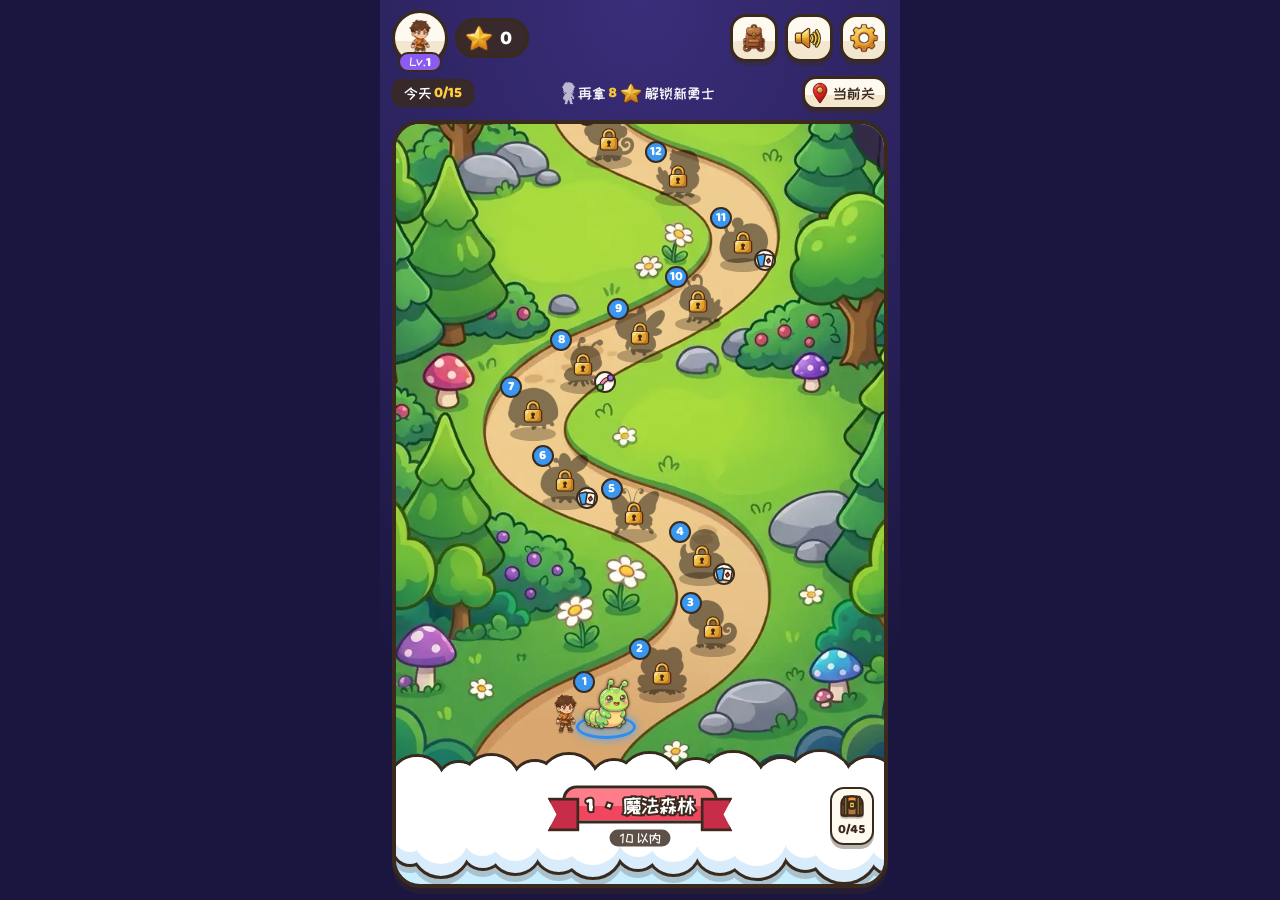
